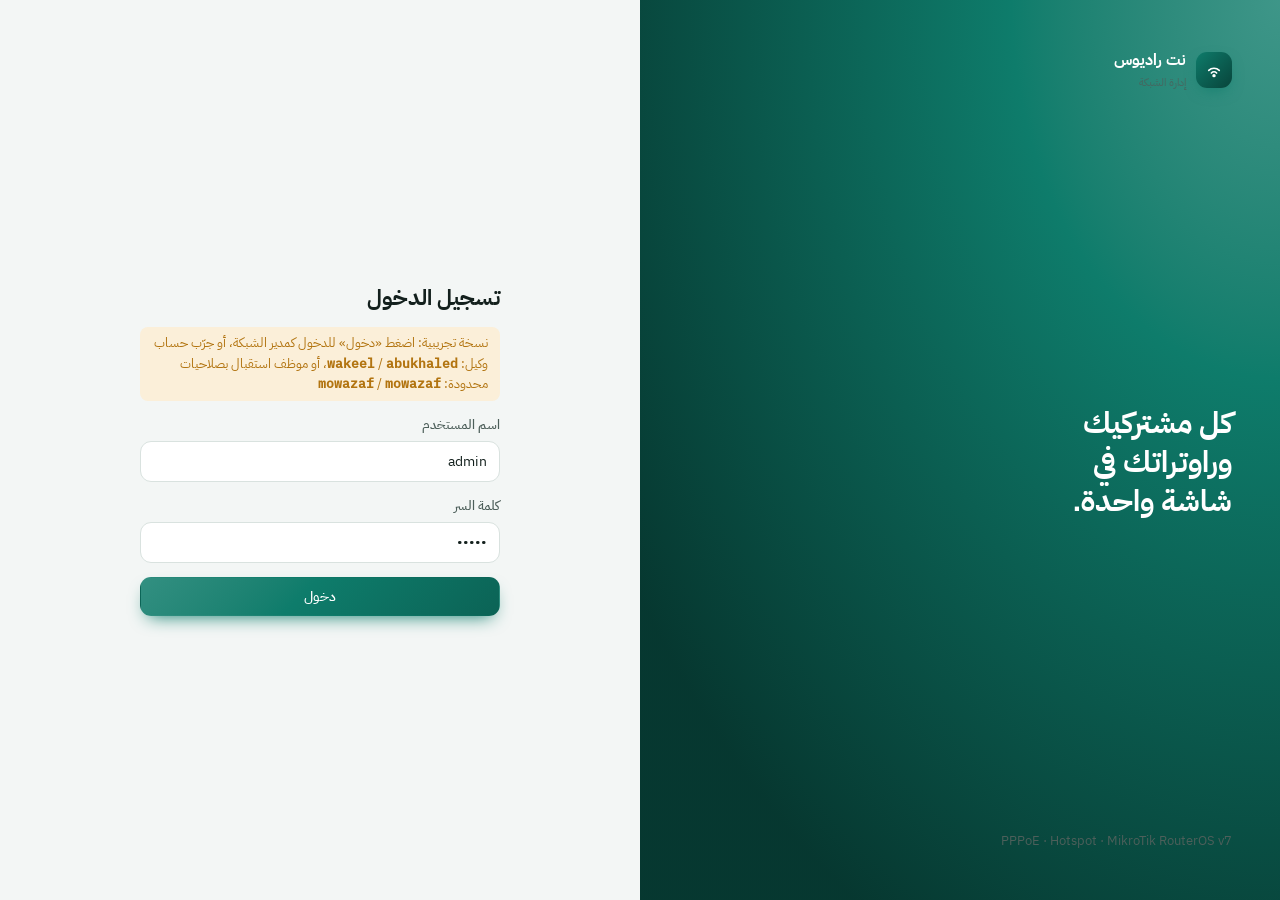
==== demo/index.html @ 620f54e4 "نت راديوس: النسخة الأولى من موقع البيع (معاينة) Co-Authored-By: Claude Fable 5.2 <noreply@anthropic." ====
<!doctype html>
<html lang="ar" dir="rtl">
  <head>
    <meta charset="UTF-8" />
    <meta name="viewport" content="width=device-width, initial-scale=1, viewport-fit=cover" />
    <title>لوحة الراديوس</title>
    <script type="module" crossorigin>var e=Object.create,t=Object.defineProperty,n=Object.getOwnPropertyDescriptor,r=Object.getOwnPropertyNames,i=Object.getPrototypeOf,a=Object.prototype.hasOwnProperty,o=(e,t,n)=>()=>{if(n)throw n[0];try{return e&&(t=e(e=0)),t}catch(e){throw n=[e],e}},s=(e,t)=>()=>(t||(e((t={exports:{}}).exports,t),e=null),t.exports),c=(e,n)=>{let r={};for(var i in e)t(r,i,{get:e[i],enumerable:!0});return n||t(r,Symbol.toStringTag,{value:`Module`}),r},l=(e,i,o,s)=>{if(i&&typeof i==`object`||typeof i==`function`)for(var c=r(i),l=0,u=c.length,d;l<u;l++)d=c[l],!a.call(e,d)&&d!==o&&t(e,d,{get:(e=>i[e]).bind(null,d),enumerable:!(s=n(i,d))||s.enumerable});return e},u=(n,r,o)=>(o=n==null?{}:e(i(n)),l(r||!n||!n.__esModule||!a.call(n,`default`)?t(o,`default`,{value:n,enumerable:!0}):o,n));(function(){let e=document.createElement(`link`).relList;if(e&&e.supports&&e.supports(`modulepreload`))return;for(let e of document.querySelectorAll(`link[rel="modulepreload"]`))n(e);new MutationObserver(e=>{for(let t of e)if(t.type===`childList`)for(let e of t.addedNodes)e.tagName===`LINK`&&e.rel===`modulepreload`&&n(e)}).observe(document,{childList:!0,subtree:!0});function t(e){let t={};return e.integrity&&(t.integrity=e.integrity),e.referrerPolicy&&(t.referrerPolicy=e.referrerPolicy),t.credentials=e.crossOrigin===`use-credentials`?`include`:e.crossOrigin===`anonymous`?`omit`:`same-origin`,t}function n(e){if(e.ep)return;e.ep=!0;let n=t(e);fetch(e.href,n)}})();var d,f,p,m,h=o((()=>{d=`modulepreload`,f=function(e,t){return new URL(e,t).href},p={},m=function(e,t,n){let r=Promise.resolve();if(t&&t.length>0){let e=document.getElementsByTagName(`link`),i=document.querySelector(`meta[property=csp-nonce]`),a=i?.nonce||i?.getAttribute(`nonce`);function o(e){return Promise.all(e.map(e=>Promise.resolve(e).then(e=>({status:`fulfilled`,value:e}),e=>({status:`rejected`,reason:e}))))}function s(e){return import.meta.resolve?import.meta.resolve(e):new URL(e,import.meta.url).href}r=o(t.map(t=>{if(t=f(t,n),t=s(t),t in p)return;p[t]=!0;let r=t.endsWith(`.css`);for(let n=e.length-1;n>=0;n--){let i=e[n];if(i.href===t&&(!r||i.rel===`stylesheet`))return}let i=document.createElement(`link`);if(i.rel=r?`stylesheet`:d,r||(i.as=`script`),i.crossOrigin=``,i.href=t,a&&i.setAttribute(`nonce`,a),document.head.appendChild(i),r)return new Promise((e,n)=>{i.addEventListener(`load`,e),i.addEventListener(`error`,()=>n(Error(`Unable to preload CSS for ${t}`)))})}).filter(e=>e!==void 0))}function i(e){let t=new Event(`vite:preloadError`,{cancelable:!0});if(t.payload=e,window.dispatchEvent(t),!t.defaultPrevented)throw e}return r.then(t=>{for(let e of t||[])e.status===`rejected`&&i(e.reason);return e().catch(i)})}})),g=c({SNMP:()=>_,default:()=>Wp,آخر:()=>y,آيفون:()=>b,أجهزة:()=>x,أحمد:()=>S,أخرى:()=>ee,أخطاء:()=>C,أسبوع:()=>w,أسبوعاً:()=>T,أسكته:()=>te,أشهر:()=>E,أضافها:()=>ne,أضفه:()=>re,أظهر:()=>D,أظهره:()=>ie,أظهرها:()=>ae,أعاد:()=>oe,أعطال:()=>se,أعطى:()=>ce,أفق:()=>le,أفقي:()=>ue,أقدم:()=>de,ألعاب:()=>fe,ألمانيا:()=>pe,أمثلة:()=>sp,أمريكا:()=>`USA`,أمس:()=>me,أمستردام:()=>he,أنت:()=>`You`,أنجزت:()=>ge,أندرويد:()=>_e,أنشئ:()=>ve,أنشئها:()=>ye,أو:()=>`or`,أوامر:()=>cp,أومني:()=>be,أيام:()=>xe,أُرسلت:()=>Se,أُزيل:()=>Ce,أُضيف:()=>we,أُضيفت:()=>Te,أُلغي:()=>Ee,أُلغيت:()=>De,أُنجز:()=>Oe,إخفاء:()=>ke,إرجاع:()=>Ae,إرسال:()=>je,إزالة:()=>Me,إسبانيا:()=>Ne,إضافة:()=>`Add`,إضافي:()=>Pe,إظهار:()=>Fe,إعادة:()=>Ie,إعداد:()=>Le,إغلاق:()=>Re,إلغاء:()=>ze,إلى:()=>`To`,إيداع:()=>Be,إيطاليا:()=>Ve,إيقاف:()=>He,ابحث:()=>Ue,ابدأ:()=>Ge,اتصال:()=>Ke,اتصل:()=>qe,احذف:()=>Je,احفظ:()=>Ye,اختبار:()=>Xe,اختياري:()=>Ze,اخرج:()=>Qe,اربطه:()=>$e,اربطهم:()=>et,اسأل:()=>`Ask`,استئناف:()=>tt,استرجاع:()=>nt,استعادة:()=>rt,استقبال:()=>bp,استلام:()=>it,استمر:()=>at,استيراد:()=>ot,استُلم:()=>st,اسمك:()=>ct,اسمه:()=>lt,اطوِ:()=>ut,اعتمدها:()=>dt,اعرضها:()=>ft,اعرضهم:()=>xa,افتح:()=>pt,افتحه:()=>mt,افحص:()=>ht,الآن:()=>`Now`,الأبراج:()=>gt,الأجهزة:()=>_t,الأحد:()=>vt,الأحمد:()=>yt,الأربعاء:()=>bt,الأرقام:()=>xt,الأسئلة:()=>lp,الأسطر:()=>St,الأشكال:()=>Ct,الأعطال:()=>wt,الأعمدة:()=>Tt,الأفضل:()=>Et,الألوان:()=>Dt,الأمان:()=>Ot,الأمر:()=>kt,الأوامر:()=>Fp,الأيام:()=>At,الإحداثيات:()=>jt,الإدارة:()=>Mt,الإشارة:()=>Nt,الإشعارات:()=>Pt,الإصدار:()=>Ft,الإعدادات:()=>It,الإمارات:()=>`UAE`,الإنترنت:()=>Lt,الإيصال:()=>Rt,الإيصالات:()=>zt,الاتجاه:()=>Bt,الاتصال:()=>Vt,الاثنان:()=>Ht,الاثنين:()=>Ut,الاختبار:()=>Wt,الاستخدام:()=>Gt,الاستهلاك:()=>Kt,الاستيراد:()=>Yt,الاسم:()=>Xt,الاشتراك:()=>Zt,الافتراضي:()=>Qt,الباقات:()=>$t,الباقة:()=>en,الباقي:()=>tn,البحث:()=>nn,البداية:()=>rn,البرج:()=>an,البرنامج:()=>on,البريد:()=>sn,البصمة:()=>np,البطاقات:()=>cn,البلد:()=>ln,البند:()=>un,البنود:()=>dn,البيان:()=>fn,البيع:()=>pn,التاريخ:()=>mn,التالي:()=>hn,التجديدات:()=>gn,التحذيرات:()=>Lp,التذييل:()=>_n,التردد:()=>vn,الترددات:()=>yn,التشويش:()=>bn,التصميم:()=>xn,التعارضات:()=>Sn,التعليمات:()=>Cn,التغطية:()=>wn,التغيير:()=>Tn,التفاصيل:()=>En,التفعيلات:()=>Dn,التقارير:()=>On,التكلفة:()=>kn,التنزيل:()=>An,التواصل:()=>jn,التوقيت:()=>Mn,الثلاثاء:()=>Nn,الجديدة:()=>`New`,الجلسة:()=>Pn,الجمعة:()=>Fn,الجميع:()=>In,الجنوب:()=>Ln,الجهاز:()=>Rn,الجهد:()=>zn,الجودة:()=>Bn,الحالة:()=>Vn,الحالية:()=>Hn,الحجم:()=>Un,الحدث:()=>xp,الحدود:()=>Wn,الحرارة:()=>Gn,الحركات:()=>Kn,الحركة:()=>qn,الحساب:()=>Jn,الحسن:()=>Yn,الحفظ:()=>Xn,الحقل:()=>Zn,الحلبي:()=>Qn,الخدمة:()=>$n,الخروج:()=>er,الخريطة:()=>`Map`,الخزانة:()=>tr,الخط:()=>nr,الخطوات:()=>rr,الخطورة:()=>Pp,الخلاصة:()=>Sp,الخلفية:()=>ir,الخميس:()=>ar,الدخول:()=>or,الدفعات:()=>sr,الدفعة:()=>cr,الدقائق:()=>lr,الدين:()=>ur,الديون:()=>dr,الذاكرة:()=>fr,الذيل:()=>pr,الرأس:()=>mr,الرئيسي:()=>hr,الرئيسية:()=>gr,الرابط:()=>_r,الراديو:()=>vr,الراوتر:()=>yr,الراوترات:()=>br,الربح:()=>xr,الربط:()=>Sr,الرسائل:()=>Cr,الرسالة:()=>wr,الرصيد:()=>Tr,الرفع:()=>Er,الرقم:()=>Dr,الزبون:()=>Or,السابق:()=>kr,الساعات:()=>Ar,الساعة:()=>jr,السبب:()=>Mr,السبت:()=>Nr,السجل:()=>`Log`,السجلات:()=>Pr,السجلّ:()=>Fr,السرعة:()=>Ir,السعر:()=>Lr,السلسلتان:()=>Cp,السويتشات:()=>Ca,السويد:()=>Rr,السيرفر:()=>zr,الشامي:()=>Br,الشبكات:()=>Vr,الشبكة:()=>Hr,الشجرة:()=>Ur,الشرق:()=>Wr,الشركة:()=>Gr,الشعار:()=>Kr,الشكل:()=>qr,الشمال:()=>Jr,الشهر:()=>Jt,الصحن:()=>Yr,الصحون:()=>Xr,الصفحات:()=>Zr,الصلاحيات:()=>Qr,الصلاحية:()=>$r,الصناديق:()=>ei,الصندوق:()=>ti,الصيانة:()=>ni,الصيغة:()=>ri,الضجيج:()=>ii,الطرق:()=>ai,الطريقة:()=>oi,الطوارئ:()=>si,العدد:()=>ci,العرض:()=>wp,العلامات:()=>li,العمر:()=>ui,العملاء:()=>di,العملات:()=>fi,العملة:()=>pi,العملية:()=>mi,العناوين:()=>hi,العنوان:()=>gi,الغرب:()=>_i,الغرض:()=>vi,الفترة:()=>yi,الفحوص:()=>bi,الفرق:()=>xi,الفلاتر:()=>Si,القائمة:()=>Ci,القابض:()=>wi,القالب:()=>Ti,القراءات:()=>Tp,القرص:()=>zp,القسم:()=>Bf,الكبل:()=>Ei,الكروت:()=>Di,الكل:()=>`All`,الكنية:()=>Oi,الكهرباء:()=>Vp,اللصق:()=>op,اللغة:()=>ki,اللمسة:()=>Ai,اللون:()=>ji,المال:()=>Mi,المالك:()=>Ni,المبلغ:()=>Pi,المبيع:()=>Fi,المبيعات:()=>Ii,المتأثرون:()=>Li,المتابعة:()=>Ri,المتبقي:()=>zi,المتصلون:()=>Bi,المتوقَّع:()=>Ep,المجالات:()=>Vi,المجموع:()=>qt,المحادثات:()=>up,المحاسبة:()=>Hi,المحدد:()=>Ui,المخارج:()=>Wi,المخاطر:()=>Rf,المخزون:()=>Gi,المخطط:()=>Ki,المدة:()=>qi,المدفوع:()=>Ji,المدينة:()=>Yi,المراقبة:()=>Xi,المراوح:()=>Bp,المركز:()=>Zi,المروحة:()=>`Fan`,المزوّد:()=>dp,المزيد:()=>Qi,المسؤول:()=>$i,المساعدة:()=>ea,المسافة:()=>ta,المستخدم:()=>na,المشترك:()=>ra,المشتركون:()=>ia,المشكلة:()=>aa,المصاريف:()=>oa,المصدر:()=>sa,المطلوب:()=>ca,المظهر:()=>la,المعالج:()=>`CPU`,المعاينة:()=>ua,المعدود:()=>da,المفتاح:()=>`Key`,المفتوحة:()=>fa,المفعّلة:()=>pa,المقبوض:()=>ma,المكان:()=>ha,الملاحظة:()=>ga,الملخص:()=>_a,الملف:()=>va,المنافذ:()=>ya,المنتج:()=>Ta,المنتجات:()=>Ea,المنجزة:()=>Da,المنحنيات:()=>Dp,المنفذ:()=>Oa,الموقع:()=>ka,الناتج:()=>Aa,النتيجة:()=>ja,النجار:()=>Ma,النسبة:()=>Na,النسخ:()=>Pa,النشاط:()=>Fa,النص:()=>Ia,النصوص:()=>La,النظام:()=>Ra,النمسا:()=>za,النموذج:()=>fp,النوع:()=>Ba,الهاتف:()=>Va,الهوية:()=>Ha,الواجهة:()=>Ua,الورق:()=>Wa,الورقة:()=>Ga,الوصف:()=>Ka,الوقت:()=>qa,الوكلاء:()=>Ja,الوكيل:()=>Ya,اليوم:()=>Xa,انتبه:()=>Za,انتهى:()=>Qa,انسخ:()=>$a,انسَه:()=>eo,انقطع:()=>to,انقله:()=>Sa,بادئة:()=>no,باسل:()=>ro,باع:()=>io,باقة:()=>ao,بحث:()=>oo,بدون:()=>so,برامج:()=>co,برج:()=>lo,برنامج:()=>`App`,برنامجان:()=>$f,بريطانيا:()=>uo,بسعر:()=>`for`,بسيط:()=>fo,بطء:()=>po,بطاريات:()=>mo,بطاقات:()=>ho,بعد:()=>go,بقي:()=>_o,بنفسجي:()=>vo,بواسطة:()=>`By`,بولندا:()=>yo,بياناتي:()=>bo,بيد:()=>xo,بيع:()=>So,بين:()=>Op,بينغ:()=>Co,تأكيد:()=>wo,تاريخ:()=>To,تتنقّل:()=>kp,تثبيت:()=>`Pin`,تجاهله:()=>Eo,تجاهلها:()=>Do,تجديد:()=>Oo,تجديدات:()=>ko,تجربة:()=>Ao,تجميد:()=>jo,تحديث:()=>Mo,تحسّن:()=>No,تحميل:()=>Po,تحويل:()=>Fo,تخطي:()=>Io,تخطَّ:()=>Lo,تدور:()=>Up,تذكّرني:()=>Ro,تذييل:()=>zo,تراجع:()=>Bo,تركيا:()=>Vo,تسجيل:()=>Ho,تسديد:()=>Uo,تسوية:()=>Wo,تشغيل:()=>Go,تشويش:()=>Ko,تصاميمك:()=>qo,تصدير:()=>Jo,تصغير:()=>Yo,تطابق:()=>Xo,تطبيق:()=>Zo,تعديل:()=>Qo,تعطيل:()=>$o,تعليم:()=>Wf,تعمل:()=>`Up`,تغيير:()=>es,تغيّرت:()=>ts,تفاصيل:()=>ns,تفعيل:()=>rs,تقدير:()=>is,تقريبي:()=>as,تقرير:()=>Ap,تقطّع:()=>os,تكبير:()=>ss,تلغرام:()=>cs,تلقائي:()=>ls,تلقائياً:()=>us,تلقائية:()=>ds,تم:()=>fs,تمديد:()=>ps,تمرير:()=>ms,تنبيهات:()=>hs,تنزيل:()=>gs,تنفيذ:()=>`Run`,توقف:()=>_s,توليد:()=>vs,تُرك:()=>ys,ثانية:()=>bs,ثم:()=>xs,ج:()=>`S`,جانبي:()=>Ss,جاهز:()=>Cs,جديد:()=>`New`,جرّب:()=>`Try`,جزئياً:()=>Yf,جلستين:()=>v,جنوب:()=>ws,جهاز:()=>Ts,جهازاً:()=>Es,جهازه:()=>Ds,جهد:()=>Os,جوال:()=>ks,جيدة:()=>As,حبر:()=>`Ink`,حتى:()=>js,حدّد:()=>Ms,حذف:()=>Ns,حساب:()=>Ps,حسابك:()=>Fs,حسابه:()=>Is,حسابي:()=>Ls,حسناً:()=>`OK`,حفظ:()=>Rs,حلّل:()=>pp,حماية:()=>Gf,حوّل:()=>zs,حُدد:()=>Bs,حُذفت:()=>Vs,حُفظ:()=>Hs,حُفظت:()=>Us,خارج:()=>`Out`,خالد:()=>Ws,خرج:()=>Gs,خروج:()=>Ks,خصم:()=>qs,خطأ:()=>Js,خطوات:()=>Ys,خفيف:()=>Xs,خلف:()=>Zs,خمول:()=>Qs,دائماً:()=>mp,داخل:()=>`In`,داكن:()=>$s,دخول:()=>ec,دقائق:()=>tc,دقيقة:()=>`min`,دقيقتين:()=>nc,دين:()=>rc,ديناً:()=>ic,ذكّره:()=>ac,راديوس:()=>oc,راديوين:()=>Ip,راقبه:()=>sc,رامي:()=>cc,راوتر:()=>lc,ربط:()=>uc,رجوع:()=>dc,ردود:()=>fc,رسالة:()=>pc,رصيد:()=>mc,رصيدك:()=>hc,رصيده:()=>gc,رصيدي:()=>_c,رفض:()=>vc,رفع:()=>yc,رومانيا:()=>bc,ريم:()=>xc,رُفض:()=>Sc,زجاجي:()=>Cc,زمرّدي:()=>wc,سؤالك:()=>hp,ساعات:()=>Tc,ساعة:()=>Ec,ساعتان:()=>Dc,ساعتين:()=>jp,سامح:()=>Oc,سامر:()=>kc,سجل:()=>`Log`,سحب:()=>Ac,سعر:()=>jc,سلكي:()=>Mc,سليمة:()=>Hp,سمة:()=>Nc,سنة:()=>Pc,سويتش:()=>Fc,سويسرا:()=>Ic,سيئة:()=>Lc,سيرفر:()=>Rc,سيرفرك:()=>rp,سيكتور:()=>zc,سيُخصم:()=>Bc,سيُضاف:()=>Vc,سُجّل:()=>Hc,سُحب:()=>Uc,ش:()=>`N`,شبكتك:()=>Wc,شبكته:()=>Gc,شبكتي:()=>Kc,شحن:()=>qc,شديد:()=>Jc,شرح:()=>Yc,شرق:()=>Xc,شفق:()=>Zc,شمال:()=>Qc,شهر:()=>$c,شهران:()=>el,شهراً:()=>tl,شوارع:()=>nl,ص:()=>`AM`,صحنه:()=>gp,صدّر:()=>rl,صرف:()=>il,صغّر:()=>al,صف:()=>`Row`,صفاء:()=>ol,صفحة:()=>sl,صفحته:()=>cl,صفوف:()=>ll,صندوقي:()=>ul,صورة:()=>dl,صيانة:()=>fl,ضعيفة:()=>pl,طباعة:()=>ml,طبّق:()=>hl,طُبِّق:()=>gl,طُبّق:()=>_l,طُبّقت:()=>Mp,عادي:()=>vl,عالية:()=>If,عام:()=>yl,عبر:()=>`via`,عدّل:()=>ba,عرض:()=>bl,عريض:()=>xl,عصري:()=>Sl,عطل:()=>Cl,علامة:()=>wl,على:()=>`On`,علي:()=>`Ali`,عليه:()=>Tl,عمر:()=>El,عمل:()=>Hf,عملية:()=>Dl,عمود:()=>Ol,عمودي:()=>kl,عناوينه:()=>zf,عنوان_السيرفر:()=>Al,عنوانه:()=>We,عنّابي:()=>jl,عُدّلت:()=>Ml,غ:()=>`W`,غرب:()=>Nl,غروب:()=>Pl,غيرها:()=>Fl,غيغابايت:()=>Il,فاتح:()=>Ll,فارغ:()=>Rl,فايبر:()=>zl,فتح:()=>Bl,فحمي:()=>Vl,فحوص:()=>Hl,فرانكفورت:()=>Ul,فرنسا:()=>Wl,فشل:()=>Gl,فشلت:()=>Kl,فصل:()=>ql,فعّال:()=>Jl,فعّالة:()=>Yl,فقط:()=>Xl,فنلندا:()=>Zl,فهمت:()=>Ql,في:()=>`at`,ق:()=>`E`,قائمة:()=>$l,قبض:()=>eu,قبل:()=>tu,قريباً:()=>nu,قوية:()=>ru,قيادة:()=>iu,قُبل:()=>au,كابل:()=>ou,كاملة:()=>su,كاميرا:()=>cu,كانت:()=>`Was`,كبّر:()=>lu,كرت:()=>uu,كروت:()=>du,كل:()=>fu,كلاسيك:()=>pu,كلاسيكي:()=>mu,كم:()=>`km`,كمبيوتر:()=>hu,لا:()=>`No`,لاحقاً:()=>gu,لاسلكي:()=>_u,لصق:()=>ip,لعبة:()=>vu,للباقات:()=>yu,للتراجع:()=>_p,للتواصل:()=>bu,للكرت:()=>xu,للمشترك:()=>Qf,للموظفين:()=>Su,للنظام:()=>Cu,للوكيل:()=>wu,لمدة:()=>`For`,لنبدأ:()=>Tu,لوحي:()=>Eu,لينكس:()=>Du,م:()=>`PM`,مؤقتاً:()=>Ou,مؤكد:()=>ku,ماك:()=>`Mac`,مال:()=>Kf,مالك:()=>Au,مباشر:()=>ju,متأكد:()=>vp,متاجر:()=>Uf,متبقية:()=>Mu,متبقٍ:()=>Nu,متجاهَل:()=>Pu,متصل:()=>Fu,متصلة:()=>Iu,متقدم:()=>Lu,متقطعة:()=>Ru,متوسط:()=>zu,متوسطة:()=>Lf,متوقف:()=>Bu,متوقفة:()=>`Off`,متى:()=>Vu,مثبّت:()=>tp,مجاناً:()=>Hu,مجاني:()=>Uu,مجموعة:()=>Wu,مجمّد:()=>Gu,محادثة:()=>yp,محجوب:()=>Jf,محدد:()=>Ku,محفوظ:()=>qu,محمد:()=>Ju,مخفي:()=>Yu,مخفية:()=>Xu,مدار:()=>Zu,مدفوع:()=>Qu,مدير:()=>$u,مرات:()=>ed,مراقَب:()=>td,مرة:()=>nd,مرتين:()=>Np,مرجّح:()=>rd,مرفوض:()=>id,مرفوعة:()=>ad,مزامنة:()=>od,مزدوج:()=>sd,مسامحة:()=>cd,مستحسن:()=>ld,مستخدمان:()=>ep,مستخدمة:()=>ud,مستودع:()=>dd,مسح:()=>fd,مشاهد:()=>pd,مشترك:()=>md,مشتركان:()=>Xf,مشتركوك:()=>hd,مشتركيّ:()=>gd,مشتركَين:()=>Zf,مشفّر:()=>_d,مصاريف:()=>vd,مصروف:()=>yd,مصطلحات:()=>bd,مصطلحاً:()=>xd,مضغوط:()=>Sd,مطابقة:()=>Cd,مطوّرون:()=>Vf,معاينة:()=>wd,معطّل:()=>Td,معلومة:()=>Ed,مفترض:()=>Dd,مفتوح:()=>Od,مفعّل:()=>kd,مفعّلة:()=>Ad,مقابل:()=>`For`,مقبوض:()=>jd,مقبولة:()=>Md,مكتب:()=>Nd,ملاحظات:()=>Pd,ملاحظة:()=>Fd,ملغى:()=>Id,ملوّن:()=>Ld,مم:()=>`mm`,ممتازة:()=>Rd,ممتلئة:()=>zd,من:()=>Bd,منتج:()=>Vd,منتهي:()=>Hd,منتهية:()=>Ud,منتهٍ:()=>Wd,منخفضة:()=>`low`,منذ:()=>Gd,منقطع:()=>Kd,منها:()=>qd,مهلة:()=>Jd,موافقة:()=>Yd,موسيقى:()=>qf,موصول:()=>Xd,موقع:()=>Zd,موقوف:()=>Qd,موقوفة:()=>`Off`,ميغا:()=>$d,مُسكت:()=>wa,نجح:()=>ef,نسخ:()=>tf,نسخة:()=>nf,نصيحة:()=>`Tip`,نعم:()=>`Yes`,نفد:()=>rf,نقل:()=>af,نواتان:()=>Rp,نوع:()=>of,نُسخ:()=>sf,نُسخت:()=>cf,نُفّذ:()=>lf,هادئة:()=>uf,هبطت:()=>df,هوتسبوت:()=>ff,هولندا:()=>pf,و:()=>`and`,واتساب:()=>mf,ورفع:()=>hf,وصفه:()=>gf,وصل:()=>ap,وعدّه:()=>_f,وكيل:()=>vf,وكيلك:()=>yf,ولّد:()=>bf,ويندوز:()=>xf,وُجد:()=>Sf,يتسع:()=>Cf,يتوقف:()=>wf,يدوية:()=>Tf,يسار:()=>Ef,يعادل:()=>Df,يعمل:()=>Of,يمين:()=>kf,ينتهي:()=>Af,يوسف:()=>jf,يوم:()=>`day`,يومان:()=>Mf,يوماً:()=>Nf,يومين:()=>Pf,يُحذف:()=>Ff}),_,v,y,b,x,S,ee,C,w,T,te,E,ne,re,D,ie,ae,oe,se,ce,le,ue,de,fe,pe,me,he,ge,_e,ve,ye,be,xe,Se,Ce,we,Te,Ee,De,Oe,ke,Ae,je,Me,Ne,Pe,Fe,Ie,Le,Re,ze,Be,Ve,He,Ue,We,Ge,Ke,qe,Je,Ye,Xe,Ze,Qe,$e,et,tt,nt,rt,it,at,ot,st,ct,lt,ut,dt,ft,pt,mt,ht,gt,_t,vt,yt,bt,xt,St,Ct,wt,Tt,Et,Dt,Ot,kt,At,jt,Mt,Nt,Pt,Ft,It,Lt,Rt,zt,Bt,Vt,Ht,Ut,Wt,Gt,Kt,qt,Jt,Yt,Xt,Zt,Qt,$t,en,tn,nn,rn,an,on,sn,cn,ln,un,dn,fn,pn,mn,hn,gn,_n,vn,yn,bn,xn,Sn,Cn,wn,Tn,En,Dn,On,kn,An,jn,Mn,Nn,Pn,Fn,In,Ln,Rn,zn,Bn,Vn,Hn,Un,Wn,Gn,Kn,qn,Jn,Yn,Xn,Zn,Qn,$n,er,tr,nr,rr,ir,ar,or,sr,cr,lr,ur,dr,fr,pr,mr,hr,gr,_r,vr,yr,br,xr,Sr,Cr,wr,Tr,Er,Dr,Or,kr,Ar,jr,Mr,Nr,Pr,Fr,Ir,Lr,Rr,zr,Br,Vr,Hr,Ur,Wr,Gr,Kr,qr,Jr,Yr,Xr,Zr,Qr,$r,ei,ti,ni,ri,ii,ai,oi,si,ci,li,ui,di,fi,pi,mi,hi,gi,_i,vi,yi,bi,xi,Si,Ci,wi,Ti,Ei,Di,Oi,ki,Ai,ji,Mi,Ni,Pi,Fi,Ii,Li,Ri,zi,Bi,Vi,Hi,Ui,Wi,Gi,Ki,qi,Ji,Yi,Xi,Zi,Qi,$i,ea,ta,na,ra,ia,aa,oa,sa,ca,la,ua,da,fa,pa,ma,ha,ga,_a,va,ya,ba,xa,Sa,Ca,wa,Ta,Ea,Da,Oa,ka,Aa,ja,Ma,Na,Pa,Fa,Ia,La,Ra,za,Ba,Va,Ha,Ua,Wa,Ga,Ka,qa,Ja,Ya,Xa,Za,Qa,$a,eo,to,no,ro,io,ao,oo,so,co,lo,uo,fo,po,mo,ho,go,_o,vo,yo,bo,xo,So,Co,wo,To,Eo,Do,Oo,ko,Ao,jo,Mo,No,Po,Fo,Io,Lo,Ro,zo,Bo,Vo,Ho,Uo,Wo,Go,Ko,qo,Jo,Yo,Xo,Zo,Qo,$o,es,ts,ns,rs,is,as,os,ss,cs,ls,us,ds,fs,ps,ms,hs,gs,_s,vs,ys,bs,xs,Ss,Cs,ws,Ts,Es,Ds,Os,ks,As,js,Ms,Ns,Ps,Fs,Is,Ls,Rs,zs,Bs,Vs,Hs,Us,Ws,Gs,Ks,qs,Js,Ys,Xs,Zs,Qs,$s,ec,tc,nc,rc,ic,ac,oc,sc,cc,lc,uc,dc,fc,pc,mc,hc,gc,_c,vc,yc,bc,xc,Sc,Cc,wc,Tc,Ec,Dc,Oc,kc,Ac,jc,Mc,Nc,Pc,Fc,Ic,Lc,Rc,zc,Bc,Vc,Hc,Uc,Wc,Gc,Kc,qc,Jc,Yc,Xc,Zc,Qc,$c,el,tl,nl,rl,il,al,ol,sl,cl,ll,ul,dl,fl,pl,ml,hl,gl,_l,vl,yl,bl,xl,Sl,Cl,wl,Tl,El,Dl,Ol,kl,Al,jl,Ml,Nl,Pl,Fl,Il,Ll,Rl,zl,Bl,Vl,Hl,Ul,Wl,Gl,Kl,ql,Jl,Yl,Xl,Zl,Ql,$l,eu,tu,nu,ru,iu,au,ou,su,cu,lu,uu,du,fu,pu,mu,hu,gu,_u,vu,yu,bu,xu,Su,Cu,wu,Tu,Eu,Du,Ou,ku,Au,ju,Mu,Nu,Pu,Fu,Iu,Lu,Ru,zu,Bu,Vu,Hu,Uu,Wu,Gu,Ku,qu,Ju,Yu,Xu,Zu,Qu,$u,ed,td,nd,rd,id,ad,od,sd,cd,ld,ud,dd,fd,pd,md,hd,gd,_d,vd,yd,bd,xd,Sd,Cd,wd,Td,Ed,Dd,Od,kd,Ad,jd,Md,Nd,Pd,Fd,Id,Ld,Rd,zd,Bd,Vd,Hd,Ud,Wd,Gd,Kd,qd,Jd,Yd,Xd,Zd,Qd,$d,ef,tf,nf,rf,af,of,sf,cf,lf,uf,df,ff,pf,mf,hf,gf,_f,vf,yf,bf,xf,Sf,Cf,wf,Tf,Ef,Df,Of,kf,Af,jf,Mf,Nf,Pf,Ff,If,Lf,Rf,zf,Bf,Vf,Hf,Uf,Wf,Gf,Kf,qf,Jf,Yf,Xf,Zf,Qf,$f,ep,tp,np,rp,ip,ap,op,sp,cp,lp,up,dp,fp,pp,mp,hp,gp,_p,vp,yp,bp,xp,Sp,Cp,wp,Tp,Ep,Dp,Op,kp,Ap,jp,Mp,Np,Pp,Fp,Ip,Lp,Rp,zp,Bp,Vp,Hp,Up,Wp,Gp=o((()=>{_=`SNMP`,v=`2 sessions`,y=`Last`,b=`iPhone`,x=`devices`,S=`Ahmed`,ee=`Other`,C=`Errors`,w=`Week`,T=`A week`,te=`Silence it`,E=`months`,ne=`Added by`,re=`Add it`,D=`Show`,ie=`Show it`,ae=`Show it`,oe=`brought`,se=`faults`,ce=`gave`,le=`Horizon`,ue=`Landscape`,de=`Older`,fe=`Games`,pe=`Germany`,me=`Yesterday`,he=`Amsterdam`,ge=`Completed`,_e=`Android`,ve=`Create`,ye=`Create it`,be=`Omni`,xe=`days`,Se=`Sent`,Ce=`Removed`,we=`Added`,Te=`Added`,Ee=`Cancelled`,De=`Canceled`,Oe=`Done`,ke=`Hide`,Ae=`Refund`,je=`Send`,Me=`Remove`,Ne=`Spain`,Pe=`Extra`,Fe=`Show`,Ie=`Reset`,Le=`Setup`,Re=`Close`,ze=`Cancel`,Be=`Deposit`,Ve=`Italy`,He=`Suspend`,Ue=`Search`,We=`Its address`,Ge=`Start`,Ke=`connections`,qe=`connected`,Je=`Delete`,Ye=`Save`,Xe=`Test`,Ze=`Optional`,Qe=`Leave`,$e=`Pair`,et=`Link them`,tt=`Resume`,nt=`Refund`,rt=`Restore`,it=`Acknowledge`,at=`Lasted`,ot=`Import`,st=`Received`,ct=`Your name`,lt=`Name`,ut=`Collapse`,dt=`Accept it`,ft=`Show them`,pt=`Open`,mt=`Open it`,ht=`Check`,gt=`Towers`,_t=`Devices`,vt=`Sunday`,yt=`Al-Ahmad`,bt=`Wednesday`,xt=`Numbers`,St=`Rows`,Ct=`Shapes`,wt=`Faults`,Tt=`Columns`,Et=`best`,Dt=`Colors`,Ot=`Security`,kt=`Command`,At=`Days`,jt=`Coordinates`,Mt=`The management`,Nt=`Signal`,Pt=`Notifications`,Ft=`Version`,It=`Settings`,Lt=`Internet`,Rt=`Receipt`,zt=`Receipts`,Bt=`Orientation`,Vt=`Connection`,Ht=`Both`,Ut=`Monday`,Wt=`Test`,Gt=`Usage`,Kt=`Usage`,qt=`Total`,Jt=`Month`,Yt=`Import`,Xt=`Name`,Zt=`Subscription`,Qt=`Default`,$t=`Plans`,en=`Plan`,tn=`Remaining`,nn=`Search`,rn=`Start`,an=`Tower`,on=`The app`,sn=`Email`,cn=`Cards`,ln=`Country`,un=`Category`,dn=`Terms`,fn=`Description`,pn=`Sale`,mn=`Date`,hn=`Next`,gn=`Renewals`,_n=`Footer`,vn=`Frequency`,yn=`Frequencies`,bn=`the interference`,xn=`Design`,Sn=`Conflicts`,Cn=`Instructions`,wn=`Coverage`,Tn=`Change`,En=`Details`,Dn=`Activations`,On=`Reports`,kn=`Cost`,An=`Download`,jn=`Contact`,Mn=`Timing`,Nn=`Tuesday`,Pn=`Session`,Fn=`Friday`,In=`Everyone`,Ln=`South`,Rn=`Device`,zn=`Voltage`,Bn=`Quality`,Vn=`Status`,Hn=`Current`,Un=`Data`,Wn=`Limits`,Gn=`Temperature`,Kn=`Transactions`,qn=`Traffic`,Jn=`Account`,Yn=`Al-Hasan`,Xn=`Saving`,Zn=`Field`,Qn=`Al-Halabi`,$n=`Service`,er=`Logout`,tr=`Cabinet`,nr=`Font`,rr=`Steps`,ir=`Background`,ar=`Thursday`,or=`Login`,sr=`Batches`,cr=`Payment`,lr=`Minutes`,ur=`Debt`,dr=`Debts`,fr=`Memory`,pr=`Footer`,mr=`Header`,hr=`Main`,gr=`Home`,_r=`Link`,vr=`Radio`,yr=`Router`,br=`Routers`,xr=`Profit`,Sr=`Links`,Cr=`Messages`,wr=`Message`,Tr=`Balance`,Er=`Upload`,Dr=`Number`,Or=`Customer`,kr=`Previous`,Ar=`Hours`,jr=`Hour`,Mr=`Reason`,Nr=`Saturday`,Pr=`Logs`,Fr=`History`,Ir=`Speed`,Lr=`Price`,Rr=`Sweden`,zr=`Server`,Br=`Al-Shami`,Vr=`Networks`,Hr=`Network`,Ur=`Tree`,Wr=`East`,Gr=`Vendor`,Kr=`Logo`,qr=`Shape`,Jr=`North`,Yr=`Dish`,Xr=`Dishes`,Zr=`Pages`,Qr=`Rights`,$r=`Validity`,ei=`Cashboxes`,ti=`Cashbox`,ni=`Maintenance`,ri=`Format`,ii=`Noise`,ai=`Channels`,oi=`Method`,si=`Emergency`,ci=`Quantity`,li=`Markers`,ui=`Al-Omar`,di=`Clients`,fi=`Currencies`,pi=`Currency`,mi=`Action`,hi=`Addresses`,gi=`Address`,_i=`West`,vi=`Purpose`,yi=`Period`,bi=`Checks`,xi=`The difference`,Si=`Filters`,Ci=`Menu`,wi=`Received by`,Ti=`Template`,Ei=`Cable`,Di=`Cards`,Oi=`Last name`,ki=`Language`,Ai=`Accent`,ji=`Color`,Mi=`Money`,Ni=`Owner`,Pi=`Amount`,Fi=`Sales`,Ii=`Sales`,Li=`Affected`,Ri=`Follow-up`,zi=`Remaining`,Bi=`Connected`,Vi=`Ranges`,Hi=`Accounting`,Ui=`Selected`,Wi=`Exits`,Gi=`Stock`,Ki=`Diagram`,qi=`Duration`,Ji=`Paid`,Yi=`City`,Xi=`Monitoring`,Zi=`Center`,Qi=`More`,$i=`Assignee`,ea=`Help`,ta=`Distance`,na=`User`,ra=`Subscriber`,ia=`Subscribers`,aa=`Problem`,oa=`Expenses`,sa=`Source`,ca=`Required`,la=`Appearance`,ua=`Preview`,da=`Counted`,fa=`Open`,pa=`Enabled`,ma=`Collected`,ha=`Position`,ga=`Note`,_a=`Summary`,va=`File`,ya=`Ports`,ba=`Change`,xa=`Show them`,Sa=`Move it`,Ca=`Switches`,wa=`Silenced`,Ta=`Product`,Ea=`Products`,Da=`Done`,Oa=`Port`,ka=`Location`,Aa=`Result`,ja=`Result`,Ma=`Al-Najjar`,Na=`Ratio`,Pa=`Backups`,Fa=`Business activity`,Ia=`Text`,La=`Texts`,Ra=`System`,za=`Austria`,Ba=`Type`,Va=`Phone`,Ha=`Identity`,Ua=`Interface`,Wa=`Paper`,Ga=`Sheet`,Ka=`Description`,qa=`Time`,Ja=`Agents`,Ya=`Agent`,Xa=`Today`,Za=`Note`,Qa=`Expired`,$a=`Copy`,eo=`Forget it`,to=`dropped`,no=`Prefix`,ro=`Basel`,io=`sold`,ao=`plans`,oo=`Search`,so=`None`,co=`Software`,lo=`Tower`,uo=`United Kingdom`,fo=`Simple`,po=`Slow`,mo=`Batteries`,ho=`Cards`,go=`After`,_o=`only`,vo=`Violet`,yo=`Poland`,bo=`My details`,xo=`Held by`,So=`Sell`,Co=`Ping`,wo=`Confirm`,To=`Date`,Eo=`Ignore it`,Do=`Ignore them`,Oo=`Renewal`,ko=`Renewals`,Ao=`Test`,jo=`Freeze`,Mo=`Refresh`,No=`Improved`,Po=`Download`,Fo=`Transfer`,Io=`Skip`,Lo=`Skip`,Ro=`Remember me`,zo=`Footer`,Bo=`Undo`,Vo=`Turkey`,Ho=`Record`,Uo=`Payment`,Wo=`Adjustment`,Go=`Start`,Ko=`Interference`,qo=`Your designs`,Jo=`Export`,Yo=`Zoom out`,Xo=`Match`,Zo=`Apply`,Qo=`Edit`,$o=`Disable`,es=`Change`,ts=`Changed`,ns=`Details`,rs=`Activate`,is=`Guess`,as=`Approximate`,os=`Dropouts`,ss=`Zoom in`,cs=`Telegram`,ls=`Auto`,us=`automatically`,ds=`Automatic`,fs=`Done`,ps=`Extend`,ms=`Route`,hs=`Alerts`,gs=`Download`,_s=`Down`,vs=`Generate`,ys=`Skipped`,bs=`seconds`,xs=`then`,Ss=`Sidebar`,Cs=`Ready`,ws=`South`,Ts=`Device`,Es=`a device`,Ds=`Their device`,Os=`Voltage`,ks=`Phone`,As=`Good`,js=`Until`,Ms=`Select`,Ns=`Delete`,Ps=`accounts`,Fs=`Your account`,Is=`Their account`,Ls=`My account`,Rs=`Save`,zs=`transferred`,Bs=`Selected`,Vs=`Deleted`,Hs=`Saved`,Us=`Saved`,Ws=`Khaled`,Gs=`Left`,Ks=`Exit`,qs=`Discount`,Js=`Error`,Ys=`steps`,Xs=`light`,Zs=`Behind`,Qs=`Idle`,$s=`Dark`,ec=`Log in`,tc=`minutes`,nc=`2 minutes`,rc=`Debt`,ic=`a debt`,ac=`Remind`,oc=`RADIUS`,sc=`Monitor`,cc=`Rami`,lc=`Router`,uc=`Link`,dc=`Back`,fc=`replies`,pc=`messages`,mc=`Balance`,hc=`Your balance`,gc=`Balance`,_c=`My balance`,vc=`Reject`,yc=`Upload`,bc=`Romania`,xc=`Reem`,Sc=`Rejected`,Cc=`Glass`,wc=`Emerald`,Tc=`hours`,Ec=`1 hour`,Dc=`2 hours`,Oc=`forgave`,kc=`Samer`,Ac=`Withdraw`,jc=`Price`,Mc=`Wired`,Nc=`Attribute`,Pc=`A year`,Fc=`Switch`,Ic=`Switzerland`,Lc=`Poor`,Rc=`Server`,zc=`Sector`,Bc=`Will deduct`,Vc=`will be added`,Hc=`Recorded`,Uc=`Withdrawn`,Wc=`Your network`,Gc=`Its network`,Kc=`My network`,qc=`Top-up`,Jc=`severe`,Yc=`Explanation`,Xc=`East`,Zc=`Aurora`,Qc=`North`,$c=`month`,el=`2 months`,tl=`A month`,nl=`Streets`,rl=`exported`,il=`exchanged`,al=`Zoom out`,ol=`Serene`,sl=`pages`,cl=`Its page`,ll=`rows`,ul=`My cashbox`,dl=`Image`,fl=`Support`,pl=`Weak`,ml=`Print`,hl=`Apply`,gl=`Applied`,_l=`Applied`,vl=`Normal`,yl=`General`,bl=`Show`,xl=`Bold`,Sl=`Modern`,Cl=`fault`,wl=`Marker`,Tl=`Owes`,El=`Omar`,Dl=`actions`,Ol=`Pole`,kl=`Portrait`,Al=`server_address`,jl=`Burgundy`,Ml=`Modified`,Nl=`West`,Pl=`Sunset`,Fl=`Other`,Il=`Gigabyte`,Ll=`Light`,Rl=`Empty`,zl=`Fiber`,Bl=`Open`,Vl=`Charcoal`,Hl=`checks`,Ul=`Frankfurt`,Wl=`France`,Gl=`Failed`,Kl=`Failed`,ql=`Disconnect`,Jl=`Active`,Yl=`Active`,Xl=`only`,Zl=`Finland`,Ql=`Got it`,$l=`List`,eu=`collected`,tu=`Before`,nu=`Coming soon`,ru=`Strong`,iu=`Command`,au=`Accepted`,ou=`Cable`,su=`Full`,cu=`Camera`,lu=`Zoom in`,uu=`Card`,du=`Cards`,fu=`Every`,pu=`Classic`,mu=`Classic`,hu=`Computer`,gu=`Later`,_u=`Wireless`,vu=`Game`,yu=`For plans`,bu=`Contact`,xu=`per card`,Su=`staff`,Cu=`for the system`,wu=`for the agent`,Tu=`Let's start`,Eu=`Tablet`,Du=`Linux`,Ou=`for a while`,ku=`Certain`,Au=`Owner`,ju=`Live`,Mu=`Remaining`,Nu=`left`,Pu=`Ignored`,Fu=`Online`,Iu=`Solid`,Lu=`Advanced`,Ru=`Dashed`,zu=`medium`,Bu=`Down`,Vu=`When`,Hu=`Free`,Uu=`Free`,Wu=`Pool`,Gu=`Frozen`,Ku=`selected`,qu=`Saved`,Ju=`Mohammad`,Yu=`Hidden`,Xu=`Hidden`,Zu=`Orbit`,Qu=`Paid`,$u=`Admin`,ed=`times`,td=`Monitored`,nd=`times`,rd=`Likely`,id=`Rejected`,ad=`Uploaded`,od=`Sync`,sd=`Dual`,cd=`Forgiven`,ld=`Recommended`,ud=`Used`,dd=`Warehouse`,fd=`Clear`,pd=`Viewer`,md=`Subscribers`,hd=`Your subscribers`,gd=`My subscribers`,_d=`Encrypted`,vd=`Expenses`,yd=`Expense`,bd=`Terms`,xd=`terms`,Sd=`Compact`,Cd=`matching`,wd=`Preview`,Td=`Disabled`,Ed=`Info`,Dd=`assumed`,Od=`Unlimited`,kd=`Enabled`,Ad=`Enabled`,jd=`Collected`,Md=`Fair`,Nd=`Office`,Pd=`Notes`,Fd=`Note`,Id=`Canceled`,Ld=`Colorful`,Rd=`Excellent`,zd=`Full`,Bd=`from`,Vd=`Product`,Hd=`Expired`,Ud=`Expired`,Wd=`Expired`,Gd=`Since`,Kd=`Down`,qd=`including`,Jd=`Grace period`,Yd=`Approve`,Xd=`Connected`,Zd=`Site`,Qd=`Suspended`,$d=`Mbps`,ef=`Success`,tf=`Copy`,nf=`Backup`,rf=`Out of stock`,af=`moved`,of=`Type`,sf=`Copied`,cf=`Copied`,lf=`Done`,uf=`Calm`,df=`Dropped`,ff=`Hotspot`,pf=`Netherlands`,mf=`WhatsApp`,hf=`and upload`,gf=`Description`,_f=`and counted it`,vf=`Agent`,yf=`Your agent`,bf=`Generate`,xf=`Windows`,Sf=`Found`,Cf=`Fits`,wf=`Stops`,Tf=`Manual`,Ef=`Left`,Df=`Equivalent to`,Of=`Active`,kf=`Right`,Af=`Expires`,jf=`Youssef`,Mf=`2 days`,Nf=`days`,Pf=`2 days`,Ff=`will be deleted`,If=`high`,Lf=`medium`,Rf=`Risks`,zf=`Its addresses`,Bf=`Section`,Vf=`Developers`,Hf=`Work`,Uf=`Stores`,Wf=`Learning`,Gf=`Security`,Kf=`Money`,qf=`Music`,Jf=`Blocked`,Yf=`Partly`,Xf=`two subscribers`,Zf=`two subscribers`,Qf=`for subscriber`,$f=`two apps`,ep=`two users`,tp=`Pinned`,np=`Fingerprint`,rp=`Your server`,ip=`Paste`,ap=`Arrived`,op=`Pasting`,sp=`Examples`,cp=`Commands`,lp=`Questions`,up=`Conversations`,dp=`Provider`,fp=`Model`,pp=`Analyze`,mp=`Always`,hp=`Your question`,gp=`His dish`,_p=`To undo`,vp=`Sure`,yp=`Conversation`,bp=`Receive`,xp=`Event`,Sp=`Summary`,Cp=`Chains`,wp=`Width`,Tp=`Readings`,Ep=`Expected`,Dp=`Charts`,Op=`Between`,kp=`Hopping`,Ap=`Report`,jp=`2 hours`,Mp=`Applied`,Np=`twice`,Pp=`Risk`,Fp=`Commands`,Ip=`two radios`,Lp=`Warnings`,Rp=`2 cores`,zp=`Disk`,Bp=`Fans`,Vp=`Power`,Hp=`Fine`,Up=`Turning`,Wp={" ({0} تُعاد للمشترك)":` ({0} refunded to the subscriber)`," ({0} متصل)":` ({0} online)`," (أبطأ بـ {0} من المباشر)":` ({0} slower than direct)`," (الأخيرة فيها {0} كرت فقط)":` (last one has only {0} cards)`," (الافتراضي)":` (default)`," (الرئيسي)":` (main)`," (باقته الآن)":` (his plan now)`," (بعد منتصف الليل)":` (after midnight)`," (رصيد {0})":` (balance {0})`," (غير متصل)":` (not connected)`," (فشل)":` (failed)`," · ":` · `," · {0} إلى رصيده":` · {0} to their balance`," · {0} جهاز تحت المراقبة":` · {0} devices monitored`," · {0} متصل":` · {0} connected`," · {0} ملغى":` · {0} canceled`," · {0} منافذ فيها كبل":` · {0} ports with a cable in`," · آخر جرد {0}":` · last count {0}`," · آخر فحص {0}":` · last check {0}`," · أُرسل الإيصال واتساب":` · receipt sent via WhatsApp`," · لم يُرسل الإيصال: رسائل الزبائن موقوفة":` · receipt not sent: customer messages are off`," · أُضيف {0} إلى الدين":` · {0} added to debt`," · أُضيف {0} إلى دينه":` · {0} added to his debt`," · أُعيد {0} إلى رصيده":` · {0} back to his balance`," · الحد {0}":` · limit {0}`," · باقي {0}":` · {0} left`," · باقي عليه {0}":` · owes {0}`," · بسبب عطل قبله":` · due to an upstream fault`," · تابع لـ {0}":` · under {0}`," · حُمّلت {0}":` · loaded {0}`," · خُصم {0} من رصيدك":` · {0} taken from your balance`," · داخلية":` · Internal`," · رصيده الآن {0}":` · balance now {0}`," · رفض {0}":` · rejected {0}`," · سرعة مرفوعة":` · speed boosted`," · سُدّد كاملاً":` · paid off`," · عرض {0}°":` · {0}° wide`," · لا قراءة":` · no reading`," · لم تردّ: {0}":` · not answering: {0}`," · لم يرد الراوتر على {0}":` · router didn't respond for {0}`," · لم يُجرد بعد":` · not counted yet`," · متوسط {0} ms (أقل {1} / أعلى {2})":` · avg {0} ms (min {1} / max {2})`," · متوقف":` · stopped`," · مجاناً":` · Free`," · مدفوع كاملاً":` · paid in full`," · معنا منذ {0}":` · with us since {0}`," · من أي مكان":` · from anywhere`," · منتهٍ":` · expired`," · موقوف":` · suspended`," · نفد الحجم":` · Data used up`," · وقت {0}":` · time {0}`," · يعمل بالسرعة المخفّضة":` · Running at reduced speed`," · يوجد DHCP على الواجهة فيُستخدم كما هو":` · DHCP already exists on the interface, so it's used as is`," على {0}":` on {0}`," على «{0}»":` on «{0}»`," على الدين":` on debt`," في {0}":` at {0}`," كاملة":` full`," مجاناً":` free`," مع Burst":` with Burst`," من {0}":` from {0}`," و{0} غيرها":` and {0} more`," و{0} غيرهم":` and {0} more`," وأُعيد {0}":` and {0} refunded`," وخُصم {0}":` and {0} deducted`," ويأخذ الإنترنت من {0}":` and gets internet from {0}`," ويُخصم سعرك من رصيدك.":` Your price is taken from your balance.`," — {0} مشترك متأثر":` — {0} subscribers affected`," — أُعيد {0} من الصندوق":` — {0} refunded from the cashbox`," — إيصال {0}":` — receipt {0}`," — الحسابات بـ {0}":` — amounts in {0}`," — بقي:":` — remaining:`," — كل خطوة تفتح الصفحة المطلوبة":` — each step opens the required page`,"$ أو ل.س":`$ or SYP`,"% من الارتفاع":`% of height`,"(أنت)":`(you)`,"(أي أحد يعرف الرابط خلال المدة)":`(anyone who knows the link during this time)`,"(اسم مقترح من أسماء أجهزته)":`(name suggested from its devices' names)`,"(المتاح":`(available`,"(تغييرها)":`(change)`,"(جدول توجيه كامل للإنترنت: قُرئت مساراته الخاصة فقط)":`(a full internet routing table: only its own routes were read)`,"(في نموذج التعديل)":`(in the edit form)`,"(كان {0} في الفحص السابق)":`(was {0} in the previous scan)`,"(للإدارة والموظفين فقط) أربعة قوالب جاهزة تحت كل واحد مقاسه وعدد الكروت في الصفحة:\n- **كلاسيك**: شريط ملوّن في الأعلى فيه اسم الشبكة والشعار، 40 كرتاً في A4.\n- **بسيط**: بلا شريط، الرقم في إطار.\n- **داكن فاخر**: بمقاس البطاقة البنكية (10 في الصفحة)، خلفية متدرجة، [[QR]] وعلامات قص.\n- **ملوّن**: متوسط (21 في الصفحة) بألوان دافئة و[[QR]].\n- **ابدأ من صورة الكرت**: ارفع صورة التصميم الكامل (PNG أو JPG أو WEBP) فتصبح هي الكرت، ثم تسحب الرقم فوقها.\nالضغط على أي قالب يصنع تصميماً جديداً ويفتحه للتعديل فوراً.":`(Admins and employees only) Four ready templates, each with its size and number of cards per page below it:
- **Classic**: a colored strip at the top with the network name and logo, 40 cards on A4.
- **Simple**: no strip, the number in a frame.
- **Dark premium**: bank card size (10 per page), gradient background, [[QR]] and crop marks.
- **Colorful**: medium (21 per page) with warm colors and [[QR]].
- **Start from a card image**: upload the full design image (PNG, JPG or WEBP) and it becomes the card, then drag the number on top of it.
Clicking any template creates a new design and opens it for editing right away.`,"(للإدارة) اختر الراوترات التي يُسمح لمشتركي هذا الوكيل الدخول منها ثم «حفظ». **لا تختر شيئاً** ليدخلوا من كل الراوترات. مفيد إذا كان الوكيل يغطي حياً أو برجاً محدداً ولا تريد أن تعمل حساباته في مكان آخر.":`(For management) Choose the routers this agent's subscribers are allowed to connect through, then "Save". **Select nothing** to let them connect through all routers. Useful if the agent covers a specific neighborhood or tower and you don't want their accounts to work elsewhere.`,"(لم يُرفع)":`(not uploaded)`,"(من رصيده المسبق أولاً، والباقي يُضاف إلى دينه":`(from his prepaid balance first, the rest added to his debt`,"(مناسب للكروت غير المستعملة)":`(good for unused cards)`,"(منها":`(including`,"(نحو {0}) لا يغطيها أي سيكتور.":`(toward {0}) no sector covers it.`,"(وصلة: غيّر الطرفين معاً)":`(link: change both ends together)`,"(يقول الجهاز إن عليه {0}؛ وصلنا إلى عناوين {1} منها)":`(the device says {0} are on it; we reached the addresses of {1})`,"(يُعاد المحاولة كل دقيقة)":`(retrying every minute)`,"). المعروض هو آخر قراءة، وسنحاول مجدداً تلقائياً.":`). Showing the last reading; we'll retry automatically.`,"). ثم ارفعه هنا.":`). Then upload it here.`,"**الطرف الأول**: اسم الشركة المرخّصة، النشاط، رقم الترخيص، تاريخ الترخيص. تظهر في رأس العقد.\n**البنود**: نص العقد كاملاً. الكلمات بين { } تُستبدل تلقائياً لكل مشترك: {network} اسم الشبكة، {name} اسم المشترك، {username} الحساب، {profile} الباقة، {price} السعر، {date} اليوم، {expires} الانتهاء، {phone}، {address}، {national_id}.\nالعقد نفسه يُطبع من صفحة أي مشترك (زر «اطبعه من صفحة أي مشترك» يأخذك لقائمة المشتركين).":`**First party**: the licensed company's name, activity, license number, license date. They appear at the top of the contract.
**Terms**: the full contract text. Words between { } are replaced automatically for each subscriber: {network} network name, {name} subscriber name, {username} account, {profile} plan, {price} price, {date} today, {expires} expiry, {phone}, {address}, {national_id}.
The contract itself is printed from any subscriber's page (the "Print it from any subscriber's page" button takes you to the subscriber list).`,"**اللمسة** (شكل البطاقات والمسافات):\n- **عصري**: قائمة فاتحة عائمة وبطاقات ناعمة بظلال خفيفة.\n- **زجاجي**: خلفية متدرجة وألواح شفافة.\n- **كلاسيكي**: قائمة داكنة وتصميم هادئ مسطّح.\n- **مضغوط**: أصغر المسافات، أكثر صفوف في الشاشة للعمل الكثيف.\n**اللون** (ستة): زمرّدي، أزرق المحيط، بنفسجي، غروب، فحمي، عنّابي. كلها تعمل مع الفاتح والداكن.\n**للمالك فقط**: زر «اجعل هذا التصميم واللون افتراضيَّين للشبكة» يجعل اختيارك يظهر في شاشة الدخول، في صفحة «حسابي» للمشتركين، ولكل موظف لم يختر بعد.":`**Style** (the look of cards and spacing):
- **Modern**: a light floating menu and soft cards with light shadows.
- **Glass**: a gradient background and transparent panels.
- **Classic**: a dark menu and a calm flat design.
- **Compact**: the smallest spacing, more rows on screen for heavy work.
**Color** (six): Emerald, Ocean blue, Violet, Sunset, Charcoal, Burgundy. All work with light and dark.
**Owner only**: the "Make this design and color the network default" button makes your choice appear on the login screen, on the subscribers' "My account" page, and for every employee who hasn't chosen yet.`,"**حدود التحذير** (الجهاز يعمل لكن بحالة سيئة):\n- **تأخير عالٍ فوق** ([[ms]]).\n- **إشارة ضعيفة تحت** ([[dBm]]) للروابط اللاسلكية.\n- **حرارة فوق** (°C).\n**الانقطاع الجماعي** ([[Mass Drop]]): مشتركون يخرجون معاً خلال دقيقتين على نفس المنفذ. يجب أن يتحقق الشرطان: **عدد المشتركين** و**نسبتهم من المنفذ**. عندها يُفتح عطل واحد للبرج بدل عشرات الشكاوى.":`**Warning thresholds** (the device works but in bad shape):
- **High latency above** ([[ms]]).
- **Weak signal below** ([[dBm]]) for wireless links.
- **Temperature above** (°C).
**Mass drop** ([[Mass Drop]]): subscribers disconnecting together within two minutes on the same port. Both conditions must be met: **number of subscribers** and **their share of the port**. Then a single fault is opened for the tower instead of dozens of complaints.`,"**خلف جهاز متوقف** يعني أن الجهاز ربما سليم لكن لا يمكن الوصول إليه لأن الجهاز الذي قبله متوقف. الخط بين موقعين: أزرق بنقاط متحركة = لاسلكي والإنترنت يجري، برتقالي = فايبر، رمادي = كابل، متقطع أحمر = مقطوع. أشكال القطع في «دليل الرموز» (زر ؟ على جانب الخريطة).":`**Behind a stopped device** means the device may be fine but can't be reached because the device before it is down. The line between two sites: blue with moving dots = wireless with internet flowing, orange = fiber, gray = cable, dashed red = cut. The shapes of the pieces are explained in "Symbols" (the ? button at the side of the map).`,"**خيارات الفحص**:\n- **شبكات إضافية**: شبكة لا يعرفها راوتر نقرؤه (خلف راوتر برج غير مضاف).\n- **لا تفحص هذه العناوين**.\n- **كلمات SNMP للقراءة**: حتى أربع، مع كلمات الأجهزة المراقَبة. بها تكون الشجرة أدق بكثير (جداول MAC في السويتشات ومن مسجّل على كل سيكتور).\n- **فحص تلقائي** كل يوم أو كل أسبوع في ساعة هادئة.\n- **نبّهني بجهاز جديد**: واتساب لأرقام التنبيه إن ظهر جهاز لم يكن.\nبين فحص وآخر يبقى **الجرد**: «جديد» لما لم يكن في الفحص السابق، «لم يظهر في آخر فحص» لما اختفى، و«تغيّر عنوانه» لنفس الجهاز بعنوان آخر. **ما رآه الفحص وما لم يره** أسفل الصفحة: كل راوتر قُرئ أو لا، وكل شبكة فُحصت أو تُركت ولماذا.":`**Scan options**:
- **Extra networks**: a network no router we read knows (behind a tower router that is not added).
- **Do not scan these addresses**.
- **SNMP read communities**: up to four, with the monitored devices' communities. With them the tree is far more precise (switches' MAC tables and who is registered on each sector).
- **Automatic scan** every day or every week at a quiet hour.
- **Tell me about a new device**: WhatsApp to the alert numbers when a device appears that was not there.
Between scans the **inventory** remains: «New» for what was not in the previous scan, «Not seen in the last scan» for what disappeared, and «Address changed» for the same device at another address. **What the scan saw and did not see** at the bottom: each router read or not, and each network scanned or left out, and why.`,"**رقم الكرت**: حجمه، تباعد الأرقام، الخط («أرقام متساوية العرض» تمنع الخلط بين 1 و7)، لونه، عنوان فوقه (مثل «رقم الكرت»)، إطار خلفه، وعنوان كلمة السر لكروت الاسم وكلمة السر.\n**المعلومات على الكرت** (تلقائي): السرعة، المدة، الحجم، السعر (من «سعر البيع المطبوع» في الدفعة)، اسم الباقة في الوسط، رقم تسلسلي، سطر تعليمات، وتذييل (رقم الدعم مثلاً)، وحجم الخط العام ونوعه.\nالقيم كلها تأتي من الباقة والدفعة وقت الطباعة، لا تكتبها بيدك.":`**Card number**: its size, digit spacing, font ("Monospaced digits" prevent confusing 1 and 7), color, a label above it (like "Card number"), a frame behind it, and the password label for username-and-password cards.
**Info on the card** (automatic): speed, duration, data, price (from the batch's "Printed sale price"), plan name in the middle, serial number, an instructions line, and a footer (e.g. a support number), plus the overall font size and typeface.
All values come from the plan and batch at print time; you don't type them by hand.`,"**فحص الشبكة** يجد كل جهاز له عنوان [[IP]] في شبكتك — المراقَب وغير المراقَب، حتى ما وراء السويتشات والجسور ([[Bridge]]) — ويرتبها **شجرة تبدأ من الراوتر الرئيسي**: ما خلف ماذا، ونوع كل رابط (سلكي أو لاسلكي)، ومدى التأكد منه.\nيعمل على خمس خطوات تراها وهي تجري:\n١. **يقرأ الراوترات**: كل راوتر في صفحة الراوترات مفعّل له الـ [[API]]، بأوامر القراءة فقط: شبكاته، جدول [[ARP]]، الجيران، أي [[MAC]] خلف أي منفذ، والراديو ومن مسجّل عليه.\n٢. **يبحث عن الأجهزة**: [[Ping]] واحد لكل عنوان في شبكات الإدارة، ببطء متعمّد حتى لا يضغط الروابط اللاسلكية. لا يمسّ مجموعات عناوين المشتركين ([[IP Pool]]) ولا عناوين المتصلين الآن ولا جهة المزوّد.\n٣. **يتعرّف على كل جهاز**: [[SNMP]] بكلمات القراءة، وسؤال Ubiquiti، وزمن الرد، وعنوان صفحة الويب.\n٤. **يبني الشجرة** ويقترح الأبراج.\n٥. **يحفظ** الجرد: الجديد، وما اختفى، وما تغيّر عنوانه.\n**لا يغيّر شيئاً على أي جهاز**، ولا يحتاج كلمات سر الأجهزة، ولا يضيف شيئاً للمراقبة حتى تطلب. يستغرق عادة بين دقيقة وخمس دقائق، ويكمل في السيرفر حتى لو أغلقت الصفحة.":`**Network scan** finds every device with an [[IP]] address in your network — monitored or not, even beyond switches and bridges ([[Bridge]]) — and arranges them as **a tree from the main router**: what is behind what, the kind of each link (wired or wireless), and how sure that is.
It works in five steps you watch as they run:
1. **Reads the routers**: every router on the Routers page with the [[API]] on, with read commands only: its networks, [[ARP]] table, neighbors, which [[MAC]] is behind which port, and its radios and who is registered on them.
2. **Finds the devices**: one [[Ping]] to each address of the management networks, deliberately slowly so as not to load the wireless links. It does not touch subscribers' address pools ([[IP Pool]]), the addresses of subscribers online now, or the provider's side.
3. **Identifies each device**: [[SNMP]] with the read communities, the Ubiquiti discovery, response time and the web page title.
4. **Builds the tree** and suggests towers.
5. **Saves** the inventory: what is new, what is gone, what changed address.
**It changes nothing on any device**, needs no device passwords, and adds nothing to monitoring until you ask. It usually takes one to five minutes and goes on in the server even if you close the page.`,"**في الأعلى**: اسم الشبكة، حالة عامة («الشبكة تعمل بكامل طاقتها» أخضر، «الشبكة تعمل · تنبيهات» برتقالي، «N أعطال الآن» أحمر)، والساعة والتاريخ.\n**العمود الجانبي** (على الشاشات العريضة فقط):\n- **المتصلون الآن**: رقم كبير يتدحرج عند تغيّره، ورسم آخر 24 ساعة.\n- **خط الإنترنت الآن**: تنزيل ↓ ورفع ↑ على أجهزة مركز الشبكة، وشريط امتلاء إذا كُتبت «سعة الخط».\n- **صحة الشبكة**: دائرة بنسبة الأجهزة التي تعمل، «N/M جهاز يعمل»، التوفر 30 يوماً، و«متأثر الآن».\n- **الأبراج الأكثر اتصالاً**: أكبر 6 أبراج بعدد المتصلين مع لون حالتها.":`**At the top**: network name, overall status ("Network fully operational" green, "Network working · alerts" orange, "N faults now" red), and the clock and date.
**Side column** (wide screens only):
- **Online now**: a big number that rolls when it changes, and a chart of the last 24 hours.
- **Internet line now**: download ↓ and upload ↑ on the network center devices, and a fill bar if "Line capacity" is set.
- **Network health**: a circle with the percentage of working devices, "N/M devices up", 30-day availability, and "Affected now".
- **Most connected towers**: the top 6 towers by online users, with their status color.`,"**متوقف** بعد عدة محاولات فاشلة متتالية (افتراضياً 3)، لا من أول محاولة. **يعمل مع خلل** يعني أنه يرد لكن فيه ما يشعر به المشتركون: بطء (أبطأ من 150ms في أغلب آخر الفحوص)، تقطّع (يضيع أكثر من 20 من كل 100 ping خلال آخر 10 فحوص)، إشارة أضعف من ‎-75، حرارة فوق 70°، أو معالج فوق 90%. يظهر إذا تكرر في فحصين متتاليين، لا من فحص واحد (القيم تُغيَّر من الإعدادات).":`**Down** after several failed attempts in a row (3 by default), not from the first attempt. **Up with a problem** means it answers but has something the subscribers feel: slowness (slower than 150ms in most of the last checks), dropouts (more than 20 of every 100 pings lost over the last 10 checks), a signal weaker than -75, temperature above 70°, or CPU above 90%. It shows when seen in two checks in a row, not from one (the values can be changed in Settings).`,"**يُخصم** من رصيد الوكيل:\n- عندما يضغط **هو** (أو وكيله الفرعي من رصيد الفرعي) «تجديد» أو «على الدين» لمشترك.\n- التجديد التلقائي لمشترك تابع له (إن كان «تجديد تلقائي» مفعّلاً للمشترك).\n- الحجم الإضافي الذي يشتريه لمشترك.\n- توليد كروت باسمه (ثمنها كله عند التوليد).\n**لا يُخصم** من رصيده:\n- إذا جددتَ **أنت أو موظف** لمشترك تابع له: التجديد من الإدارة لا يُحسب على أي رصيد.\n- عندما يدخل مشترٍ بكرت لأول مرة: الثمن دُفع يوم التوليد.\n- «تمديد الاشتراك» (أيام مجانية) من الإدارة.\n**«على الدين»**: الوكيل يدفع سعره من رصيده الآن، ويُسجَّل سعر الباقة العادي ديناً على المشترك.":`**Charged** to the agent's balance:
- When **they** (or their sub-agent, from the sub-agent's balance) press "Renew" or "On debt" for a subscriber.
- Auto-renewal of a subscriber who belongs to them (if "Auto-renew" is enabled for the subscriber).
- Extra data they buy for a subscriber.
- Generating cards in their name (the full price at generation time).
**Not charged** to their balance:
- If **you or an employee** renew a subscriber who belongs to them: renewals by the management don't count against any balance.
- When a buyer logs in with a card for the first time: the price was paid on generation day.
- "Extend subscription" (free days) by the management.
**"On debt"**: the agent pays their price from their balance now, and the plan's regular price is recorded as a debt on the subscriber.`,"**١. ما هذا الجهاز؟** بطاقات مرسوم عليها شكل كل جهاز:\n- **على البرج**: **سيكتور** (نقطة بث باتجاه واحد، 30° إلى 120°، [[Sector]])، **أومني** (نقطة بث لكل الجهات)، **صحن ربط** (لينك نقطة لنقطة إلى موقع آخر، [[PTP]])، **صحن استقبال** (يأخذ الإنترنت من سيكتور على برج آخر)، **كاميرا**.\n- **في الخزانة**: **راوتر**، **سويتش**، **بطاريات / UPS**، **OLT فايبر** ([[OLT]])، **سيرفر**، **جهاز آخر**.\nثم **الاسم**: يُقترح وحده من النوع والمكان والاتجاه («سيكتور الشرق»، «لينك ← برج الشمال»، «سويتش الجبل») ويبقى يتبعها حتى تكتب اسمك. ثم عنوان IP و**الشركة** («تلقائي» يكفي غالباً).\n**٢. مكانه في الشبكة**: الموقع، و**«يأخذ الإنترنت عبر»**: الجهاز الذي قبله. يُقترح تلقائياً، والقائمة مقسمة حسب المواقع: هذا الموقع، ثم الموقع الذي يأخذ منه، ثم كل موقع باسمه — ولكل جهاز **عنوان IP** بجانب اسمه ونوعه، فتميّز «لينك» من «لينك».\n**٣. الاتجاه على البرج** (للسيكتور والكاميرا): دائرة بوصلة عليها قطع البرج الأخرى باهتة؛ اضغط أو اسحب نحو المنطقة التي يغطيها، أو اكتب الدرجة. للسيكتور أيضاً **عرض الحزمة** (30°، 45°، 60°، 90°، 120° أو «تلقائي» من الموديل) ويُرسم كما هو بالضبط، وتحته فوراً **مع أي سيكتور في البرج يتداخل وكم درجة**، و**مدى التغطية** للرسم على الخريطة. صحن الربط وصحن الاستقبال يتجهان وحدهما نحو البرج الذي في الطرف الآخر، والأومني بلا اتجاه.\n**٤. المراقبة**:\n- **المراقبة مفعّلة**: أطفئها لجهاز مفصول عمداً فيصبح «موقوف مؤقتاً» ولا يفتح أعطالاً.\n- **قراءة التفاصيل عبر SNMP** مع **SNMP community** (غالباً public). فعّلها على الجهاز: في MikroTik ‏`/snmp set enabled=yes`، وفي Ubiquiti من Services ← SNMP Agent.\n- **سعة الخط (ميغا)**: للراوتر وصحن الربط والسويتش والـ OLT، لينبهك عندما يمتلئ الخط.\n- **جهاز حساس**: تنبيه عاجل دائماً، وسقوطه يعني سقوط البرج كله.\n**٥. إضافي**: رابط واجهة الجهاز وملاحظات.\nثم «إضافة ومراقبة»: يُفحص خلال ثوانٍ.":`**1. What is this device?** Cards showing what each device looks like:
- **On the tower**: **Sector** (an access point facing one way, 30° to 120°, [[Sector]]), **Omni** (an access point for every direction), **Link dish** (a point-to-point link to another site, [[PTP]]), **Receiving dish** (gets internet from a sector on another tower), **Camera**.
- **In the cabinet**: **Router**, **Switch**, **Batteries / UPS**, **OLT fiber** ([[OLT]]), **Server**, **Other device**.
Then the **name**: it is suggested by itself from the type, place and direction ("Sector East", "Link → North tower", "Switch Mountain") and keeps following them until you type your own. Then the IP address and the **vendor** ("Auto" is usually enough).
**2. Its place in the network**: the site, and **"Gets internet through"**: the device before it. It is suggested automatically, and the list is split by site: this site, then the site it gets internet from, then every other site by name — each device with its **IP address** next to its name and type, so you can tell one "Link" from another.
**3. Direction on the tower** (for a sector and a camera): a compass dial with the tower's other pieces shown faintly; click or drag toward the area it covers, or type the degrees. A sector also has a **beam width** (30°, 45°, 60°, 90°, 120° or "Auto" from the model), drawn exactly as it is, with right below it **which of the tower's sectors it overlaps and by how many degrees**, and a **coverage range** for drawing on the map. Link dishes and receiving dishes point at the tower at the other end by themselves, and an omni has no direction.
**4. Monitoring**:
- **Monitoring on**: turn it off for a device that is disconnected on purpose; it becomes "Paused" and doesn't open faults.
- **Read details via SNMP** with the **SNMP community** (usually public). Enable it on the device: in MikroTik \`/snmp set enabled=yes\`, in Ubiquiti from Services → SNMP Agent.
- **Line capacity (Mbps)**: for a router, link dish, switch and OLT, to warn you when the line is getting full.
- **Critical device**: always an urgent alert, and if it goes down the whole tower is down.
**5. Extra**: the device's web interface link and notes.
Then "Add and monitor": it is checked within seconds.`,"+ حجم إضافي":`+ Extra data`,"+ خادم PPPoE":`+ PPPoE server`,"+ عن أسبوعها":`+ from its weekly level`,"+ هوتسبوت":`+ Hotspot`,"+30 دقيقة":`+30 minutes`,"- **#**: الرقم التسلسلي داخل الدفعة (نفس الرقم الذي يُطبع إن فعّلت «رقم تسلسلي» في التصميم).\n- **الرقم**: رقم الكرت (اسم المستخدم). لمن لا يملك صلاحية الطباعة (مشاهد أو مجموعة بلا صلاحية كروت) تظهر الكروت غير المستخدمة مخفية هكذا «48••••» لأنها مال.\n- **كلمة السر**: تظهر فقط للكروت من نوع «اسم وكلمة سر».\n- **الحالة**: انظر القسم التالي.\n- **أول دخول**: متى استُخدم لأول مرة (من هنا بدأت مدته).\n- **ينتهي**: متى تنتهي صلاحيته = أول دخول + مدة الباقة.\n- **الاستهلاك**: ما استهلكه الكرت من الحجم.":`- **#**: the serial number within the batch (the same number that is printed if you enable "Serial number" in the design).
- **Number**: the card number (username). For anyone without print permission (a viewer, or a group without card permission) unused cards appear masked like this "48••••", because they are money.
- **Password**: shown only for "Username and password" cards.
- **Status**: see the next section.
- **First login**: when it was first used (its time started from here).
- **Expires**: when its validity ends = first login + plan duration.
- **Usage**: how much data the card has used.`,"- **IP Pool**: اسم مجموعة العناوين على الميكروتيك التي يأخذ منها مشتركو الباقة عناوينهم ([[IP Pool]]). عند الكتابة تظهر لك الأسماء المسجلة في صفحة «عناوين IP». يجب أن يطابق الاسم الميكروتيك **حرفياً** (حتى الأحرف الكبيرة والصغيرة)، وإلا لا يأخذ المشترك عنواناً. فارغ = يستخدم الراوتر المجموعة الافتراضية في إعداده.\n- **Address List**: اسم قائمة في الميكروتيك يوضع فيها المشترك تلقائياً عند اتصاله ([[Address List]]). تفيد إذا كان عندك قواعد جدار ناري أو توجيه خاصة لباقة معينة. فارغ = لا شيء.\n- **أجهزة بنفس الوقت**: كم اتصالاً يُسمح له بنفس الحساب في اللحظة نفسها ([[Simultaneous Use]]). 1 = إذا أعطى اسمه وكلمة سره لجاره يُرفض الثاني.":`- **IP Pool**: the name of the address pool on the MikroTik from which the plan's subscribers get their addresses ([[IP Pool]]). As you type, the names registered on the "IP addresses" page appear. The name must match the MikroTik **exactly** (including upper and lower case), otherwise the subscriber gets no address. Empty = the router uses the default pool from its own setup.
- **Address List**: the name of a MikroTik list the subscriber is added to automatically when connecting ([[Address List]]). Useful if you have special firewall or routing rules for a certain plan. Empty = nothing.
- **Simultaneous devices**: how many connections are allowed on the same account at the same moment ([[Simultaneous Use]]). 1 = if they give their username and password to a neighbor, the second one is rejected.`,"- **أبلغ مشتركي البرج المعطّل على واتساب**: رسالة «يوجد عطل في منطقتك» ثم رسالة ثانية عند عودة الخدمة.\n- **بعد استمرار العطل** (دقيقة): لا تُرسل لانقطاع قصير. في ساعات الهدوء تنتظر للصباح، ولا تُرسل إن عادت الخدمة قبل ذلك.\n**امتلاء الخطوط** (يحتاج سعة الخط مكتوبة في المراقبة):\n- **تنبيه عند الامتلاء فوق** (%) **لمدة** (دقيقة): الخط يجب أن يبقى ممتلئاً هذه المدة متواصلة.\n- **ينتهي التنبيه تحت** (%): رقم أقل من حد التنبيه حتى لا يتكرر التنبيه كلما تأرجح الخط.":`- **Notify subscribers of the faulty tower on WhatsApp**: a "There is an outage in your area" message, then a second message when service is back.
- **After the fault lasts** (minutes): nothing is sent for a short outage. During quiet hours it waits until morning, and isn't sent if service returns before then.
**Link saturation** (needs the link capacity entered in Monitoring):
- **Alert when usage is above** (%) **for** (minutes): the link must stay full for this whole period without a break.
- **Alert ends below** (%): a number lower than the alert threshold so the alert doesn't repeat every time the link goes up and down.`,"- **أخضر — يعمل**: يرد بشكل طبيعي.\n- **برتقالي — يعمل مع خلل**: يرد، لكن فيه ما يشعر به المشتركون خلفه: **بطء** (الرد أبطأ من 150 [[ms]] في أغلب آخر الفحوص)، **تقطّع** (يضيع من الـ [[Ping]] أكثر من 20 من كل 100 خلال آخر 10 فحوص — [[Packet Loss]])، **إشارة ضعيفة** (أضعف من ‎-75 [[dBm]])، **حرارة مرتفعة** (فوق 70°)، أو **معالج مضغوط** ([[CPU]] فوق 90%). لا يصير برتقالياً من رد ضائع واحد: الخلل يظهر إذا تكرر في فحصين متتاليين. مرّر الماوس فوقه أو افتحه لترى الخلل بالأرقام، وماذا يعني للمشتركين، وماذا تفعل. (الحدود تُغيَّر من الإعدادات.)\n- **أحمر — متوقف**: لم يرد عدة مرات متتالية.\n- **بنفسجي — خلف جهاز متوقف**: لا يُعرف حاله لأن الجهاز الذي قبله متوقف. غالباً هو سليم.\n- **أزرق — لا طريق إليه** (على السيرفر الأونلاين فقط): عنوانه خارج شبكات أنفاق الراوترات، فلا يصل إليه السيرفر. لا يُعدّ متوقفاً ولا تصل عنه رسائل. افتح الجهاز وأضف شبكته إلى نفق راوتره بزر واحد.\n- **رمادي — لم يُفحص بعد / المراقبة موقوفة**: جديد لم يُفحص بعد، أو أُطفئت مراقبته.\n**البرج كله** يصبح أحمر فقط إذا توقف الجهاز الذي يحمله (راوتر، صحن ربط، سويتش، OLT، أو جهاز «حساس») أو كل أجهزته، أو حدث فيه انقطاع جماعي. علبة الفايبر بلا أجهزة تأخذ لون الخط الذي يغذيها.\n**الخطوط**: أزرق بنقاط تجري = لاسلكي والإنترنت يمر، برتقالي = فايبر، رمادي = كابل، **أحمر متقطع** = الموقع في طرفه متوقف.":`- **Green — Up**: responds normally.
- **Orange — Up with a problem**: responds, but has something the subscribers behind it feel: **slowness** (slower than 150 [[ms]] in most of the last checks), **dropouts** (more than 20 of every 100 [[Ping]]s lost over the last 10 checks — [[Packet Loss]]), **weak signal** (weaker than -75 [[dBm]]), **high temperature** (above 70°), or an **overloaded CPU** ([[CPU]] above 90%). One lost reply doesn't turn it orange: a problem shows when it is seen in two checks in a row. Hover over it or open it to see the problem in numbers, what it means for the subscribers and what to do. (The thresholds can be changed in Settings.)
- **Red — Down**: didn't respond several times in a row.
- **Purple — Behind a stopped device**: its state is unknown because the device before it is down. Usually it's fine.
- **Blue — No road** (on an online server only): its address is outside the networks of the routers' tunnels, so the server cannot reach it. It is not counted as down and no messages are sent about it. Open the device and add its network to its router's tunnel with one button.
- **Gray — Not checked yet / monitoring off**: new and not checked yet, or its monitoring was turned off.
**The whole tower** turns red only if the device carrying it (router, link dish, switch, OLT, or a "critical" device) or all its devices go down, or a mass drop happens there. A fiber box with no devices takes the color of the line feeding it.
**Lines**: blue with running dots = wireless with internet flowing, orange = fiber, gray = cable, **dashed red** = the site at its end is down.`,"- **أضف مخرجاً**: «VPN شغّال على الراوتر» للتجربة السريعة، أو «سيرفر خاص» للاستعمال الدائم. يُختبر وحده عند إضافته.\n- **فعّل برنامجاً خفيفاً واحداً** أولاً (لعبة ورق مثلاً) وراقبه يوماً.\n- **شغّل المفتاح الرئيسي** أعلى الصفحة. يبدأ التمرير على الاتصالات الجديدة: يكفي أن يعيد اللاعب فتح اللعبة.":`- **Add an exit**: “A VPN running on the router” for a quick trial, or “Your own server” for everyday use. It is tested by itself when added.
- **Turn on one light app** first (a card game, for example) and watch it for a day.
- **Turn on the main switch** at the top of the page. Routing starts on new connections: the player only needs to reopen the game.`,"- **أظهر**: يعرض كلمة السر **30 ثانية** ثم تختفي وحدها (أو «إخفاء»).\n- **نسخ**: ينسخها للحافظة دون أن تظهر على الشاشة، لتلصقها في Winbox أو المتصفح.\n- الاثنان **يُسجَّلان** في السجلات (من، متى، أي كلمة) ويحدّثان «آخر إظهار».\n- يظهر الزران فقط لمن له صلاحية «رؤية الخزنة». حساب «مشاهد فقط» لا يستطيع أبداً.":`- **Reveal**: shows the password for **30 seconds**, then it hides by itself (or click "Hide").
- **Copy**: copies it to the clipboard without showing it on screen, so you can paste it into Winbox or the browser.
- Both are **logged** (who, when, which password) and update "Last revealed".
- Both buttons appear only for those with "View vault" permission. A "View only" account never can.`,"- **أقصى مهلة يعطيها (أيام)**: أكبر [[Grace]] يعطيها أعضاء المجموعة لمشترك. فارغ = بلا حد.\n- **أقصى دين على المشترك**: عند «التجديد على الدين» يُرفض التجديد إذا كان دين المشترك سيصبح أكثر من هذا المبلغ. فارغ = بلا حد.\nزر السلة في الأسفل يحذف المجموعة؛ أعضاؤها يعودون لصلاحيات دورهم الكاملة.":`- **Max grace period given (days)**: the largest [[Grace]] members of the group can give a subscriber. Empty = no limit.
- **Max debt per subscriber**: with "Renew on debt", the renewal is rejected if the subscriber's debt would go above this amount. Empty = no limit.
The trash button at the bottom deletes the group; its members go back to their role's full permissions.`,"- **ألوان سريعة**: أربع مجموعات جاهزة (أبيض ونص أسود، أبيض ونص أخضر، داكن ونص أبيض، كريمي ونص بني) تغيّر الخلفية والنص معاً.\n- **نوع الخلفية**: لون واحد، تدرّج لونين (مع الزاوية)، أو صورة (تُضغط تلقائياً، مع شفافية).\n- **لون النص**، **لون النص الثانوي** (المعلومات الصغيرة)، **لون مميّز (السعر)**.":`- **Quick colors**: four ready sets (white with black text, white with green text, dark with white text, cream with brown text) that change the background and text together.
- **Background type**: solid color, two-color gradient (with angle), or image (compressed automatically, with transparency).
- **Text color**, **Secondary text color** (the small info), **Accent color (price)**.`,"- **إظهار الشريط العلوي** وألوانه (مع تدرّج) ولون نصه.\n- **العنوان**: اسم الشبكة (من الإعدادات) أو نص مخصص.\n- **اسم الباقة في الأعلى**.\n- **الشعار**: ارفع صورة (PNG بخلفية شفافة أفضل)، ثم مكانه: في الشريط، أعلى اليمين، أعلى اليسار، في الوسط، أو **علامة مائية** باهتة خلف الكتابة، وحجمه.\nفي الترتيب الحر يبقى هنا رفع الشعار فقط، ومكانه وحجمه من «العناصر على الكرت».":`- **Show top strip**, its colors (with gradient) and its text color.
- **Title**: the network name (from settings) or custom text.
- **Plan name at the top**.
- **Logo**: upload an image (a PNG with a transparent background is best), then its position: in the strip, top right, top left, center, or a faded **watermark** behind the text, and its size.
In free layout only the logo upload stays here; its position and size are set in "Elements on the card".`,"- **إيداع**: شحن من الإدارة (+).\n- **سحب**: سحب من الإدارة (−).\n- **تفعيل مشترك**: تجديد أو «على الدين» أو تجديد تلقائي أو حجم إضافي لمشترك (−) بسعر الوكيل.\n- **توليد كروت**: ثمن دفعة كروت كاملة (−) = العدد × السعر.\n- **استرجاع**: إعادة ثمن كروت أُلغيت ولم تُستخدم (+).\n- **تحويل صادر**: شحن وكيل فرعي من رصيده، أو سحب وكيله الأب منه (−).\n- **تحويل وارد**: شحن من وكيله الأب، أو سحبه هو من فرعيه (+).":`- **Deposit**: top-up by management (+).
- **Withdrawal**: withdrawal by management (−).
- **Subscriber activation**: a renewal, "On debt", auto-renewal or extra data for a subscriber (−) at the agent's price.
- **Card generation**: the price of a full card batch (−) = quantity × price.
- **Refund**: the price of cards that were cancelled unused is returned (+).
- **Outgoing transfer**: topping up a sub-agent from their balance, or their parent agent withdrawing from them (−).
- **Incoming transfer**: a top-up from their parent agent, or them withdrawing from their sub-agent (+).`,"- **اسم الباقة**: اسم واضح يدل على السرعة أو الحجم، مثل «منزلي 8 ميغا» أو «كرت يوم».\n- **نوع الخدمة**: «PPPoE فقط» للمشتركين الدائمين الذين يتصلون باسم مستخدم من راوترهم، «هوتسبوت فقط» لكروت الهوتسبوت، «الاثنان» ليصلح للطريقتين. إذا اخترت «PPPoE فقط» ثم حاول أحدهم الدخول من الهوتسبوت يُرفض.\n- **السرعة (صيغة ميكروتيك: رفع/تنزيل)**: الرقم الأول رفع والثاني تنزيل. تحت الحقل يكتب لك النظام بالعربي: «سيحصل المشترك على تنزيل 8M ورفع 2M» لتتأكد أنك لم تعكسهما.\n- **مدة الاشتراك**: رقم + وحدة: **ساعات** أو **أيام** أو **أشهر**. للكروت تبدأ المدة من **أول دخول**، لا من يوم الطباعة.\n- **السعر ($)**: ما يدفعه المشترك عند كل تجديد. للوكيل يُخصم من رصيده.":`- **Plan name**: a clear name that shows the speed or data, like "Home 8 Mbps" or "Day card".
- **Service type**: "PPPoE only" for permanent subscribers who connect with a username from their router, "Hotspot only" for hotspot cards, "Both" to work either way. If you choose "PPPoE only" and someone tries to log in through the hotspot, they are rejected.
- **Speed (MikroTik format: upload/download)**: the first number is upload and the second is download. Below the field the system spells it out: "The subscriber will get 8M download and 2M upload", so you can be sure you haven't reversed them.
- **Subscription duration**: a number + unit: **hours**, **days** or **months**. For cards, the duration starts from the **first login**, not from the print date.
- **Price ($)**: what the subscriber pays at each renewal. For an agent, it is deducted from their balance.`,"- **اسم التصميم**: اضغط عليه واكتب.\n- تحته: «يتسع N كرتاً في صفحة A4 (أعمدة × صفوف)». إذا ظهر بالأحمر «الكرت أكبر من الصفحة» فصغّر الكرت أو الهوامش.\n- **حفظ**: لا يُحفظ شيء قبل الضغط عليه (يبقى رمادياً إن لم تغيّر شيئاً).\n- **اجعله الافتراضي**: يصبح هو المختار تلقائياً (ويُحفظ معه).\n- **نسخ**: يصنع نسخة لتجرب عليها دون أن تخرب الأصل.\n- **حذف** 🗑: غير متاح للتصميم الافتراضي. الدفعات التي كانت تستخدمه تُطبع بالافتراضي.":`- **Design name**: click it and type.
- Below it: "Fits N cards on an A4 page (columns × rows)". If "Card is larger than the page" appears in red, make the card or the margins smaller.
- **Save**: nothing is saved until you press it (it stays gray if you haven't changed anything).
- **Make default**: it becomes the one chosen automatically (and is saved as well).
- **Duplicate**: makes a copy so you can experiment without ruining the original.
- **Delete** 🗑: not available for the default design. Batches that used it will print with the default.`,"- **اسم الدفعة** (اختياري): إن تركته فارغاً يصبح «اسم الباقة — التاريخ». سمّها باسم المحل أو الشهر لتجدها بسهولة.\n- **نوع الكرت**: «رقم واحد (هوتسبوت)» = الرقم هو اسم المستخدم وكلمة السر معاً، يكتبه المشتري في خانة واحدة. «اسم مستخدم وكلمة سر» = رقم وكلمة سر منفصلة (حتى 6 أرقام)، أصعب في التخمين.\n- **طول الرقم**: بين 4 و16 رقماً (الافتراضي 8). كلما طال صعب على أحد أن يخمّن كرتاً صالحاً. لا تنزل تحت 8 للكروت الكثيرة.\n- **بادئة**: حتى 6 حروف أو أرقام لاتينية تُكتب قبل الرقم في كل كروت الدفعة، لتعرف من أين جاء الكرت إذا اشتكى أحد.\n- **سعر البيع المطبوع**: السعر الذي يُطبع على الكرت للمشتري بعملة الشبكة. هو للطباعة فقط ولا يُخصم منه شيء ولا يدخل في الحسابات.":`- **Batch name** (optional): if left empty it becomes "Plan name — date". Name it after the shop or month to find it easily.
- **Card type**: "Single number (Hotspot)" = the number is both the username and the password; the buyer types it in one field. "Username and password" = a number and a separate password (up to 6 digits), harder to guess.
- **Number length**: between 4 and 16 digits (default 8). The longer it is, the harder it is for anyone to guess a valid card. Don't go below 8 for large batches.
- **Prefix**: up to 6 Latin letters or digits written before the number on every card in the batch, so you know where a card came from if someone complains.
- **Printed sale price**: the price printed on the card for the buyer, in the network's currency. It is for printing only; nothing is deducted based on it and it isn't counted in the accounts.`,"- **اسم الشبكة**: يظهر أعلى الكروت والإيصالات ورسائل واتساب وصفحة المشترك.\n- **رمز العملة**: مجرد رمز يُكتب بجانب الأسعار ($ أو ل.س). **لا يحوّل** أي رقم. العملات الحقيقية وأسعار الصرف و[[Base Currency]] من صفحة المحاسبة.\n- **رقم الدعم الفني**: يراه المشترك في صفحة «انتهى اشتراكك» وعلى الإيصال.\nتحتها بطاقات «إعدادات في صفحات أخرى»: تصاميم الكروت، المظهر واللغة، الصلاحيات والأمان، الإشعارات وواتساب، الراوترات، عناوين IP، العملات والصناديق، الاستيراد.":`- **Network name**: shown at the top of cards, receipts, WhatsApp messages and the subscriber page.
- **Currency symbol**: just a symbol written next to prices ($ or SYP). It **doesn't convert** any number. Real currencies, exchange rates and the [[Base Currency]] are on the Accounting page.
- **Support phone number**: the subscriber sees it on the "Your subscription has expired" page and on the receipt.
Below them are "Settings on other pages" cards: card designs, appearance and language, permissions and security, notifications and WhatsApp, routers, IP addresses, currencies and cashboxes, import.`,"- **الأقسام على الجانب** (عام، الانتهاء والمهلة، صفحة المشترك، مراقبة الشبكة، صحون المشتركين، الإيصال المطبوع، عقد الاشتراك، متقدم): اضغط قسماً فتظهر إعداداته في الوسط.\n- **كل إعداد في سطر**: اسمه وشرح صغير على جهة، وزره أو خانته على الجهة الأخرى. علامة ⓘ بجانب كل اسم تشرح أكثر مع مثال.\n- بعض الأسطر تظهر فقط عندما تنطبق: مثلاً «السرعة أثناء التحويل» لا تظهر إذا اخترت «رفض الدخول»، وخيارات رفع السرعة تختفي إذا أطفأت «رفع السرعة من الصفحة».\n- الزر في رأس بعض الأقسام يفتح الصفحة المرتبطة: «فتح الصفحة» (صفحة المشترك)، «فتح المراقبة»، «اطبعه من صفحة أي مشترك».":`- **Sections on the side** (General, Expiry & grace, Subscriber page, Network monitoring, Subscriber dishes, Printed receipt, Subscription contract, Advanced): press a section and its settings appear in the middle.
- **Each setting on one line**: its name and a short explanation on one side, and its button or field on the other. The ⓘ mark next to each name explains more with an example.
- Some lines appear only when they apply: for example "Speed during redirect" doesn't appear if you chose "Reject login", and the speed boost options disappear if you turn off "Speed boost from the page".
- The button at the top of some sections opens the related page: "Open page" (subscriber page), "Open monitoring", "Print it from any subscriber's page".`,"- **الاسم الظاهر**: يظهر في القائمة، في السجلات (من فعل ماذا)، وعلى الإيصالات كاسم القابض. فارغ = يُستخدم اسم الدخول.\n- **رقم الجوال**: للوكيل يظهر لمشتركيه في صفحتهم «حسابي» ليتواصلوا معه؛ لغيره لتنبيهات الرصيد والأعطال.\n- **البريد الإلكتروني**: اختياري.\nاضغط «حفظ» بعد التعديل. اسم الدخول وكلمة السر لا يتغيران من هنا.":`- **Display name**: shown in the menu, in the logs (who did what), and on receipts as the collector's name. Empty = the login name is used.
- **Mobile number**: for an agent, it's shown to their subscribers on their "My account" page so they can contact them; for others, it's for balance and fault alerts.
- **Email**: optional.
Press "Save" after editing. The login name and password can't be changed from here.`,"- **الاسم** بخط عريض، وبجانبه شارة: «كل الراوترات» أو «راوتر فلان» إن كانت لراوتر واحد.\n- «**عند الامتلاء ←** اسم»: المجموعة الاحتياطية (next-pool) إن وجدت.\n- **المجالات** كما هي مكتوبة.\n- **الباقات:** أزرار بأسماء الباقات التي تستخدمها. إن لم تستخدمها أي باقة يُكتب «لا تستخدمها أي باقة هنا (قد يستخدمها الهوتسبوت أو DHCP على الراوتر)».\n- **الامتلاء** على الجانب: «المأخوذ / الكل»، النسبة، وشريط: عادي تحت 75%، **برتقالي** من 75%، **أحمر** من 90%. المأخوذ = المتصلون الآن بعنوان منها.\n- الأزرار: **إلى الراوتر**، **نسخ الأمر**، تعديل، حذف.\nالأرقام تتحدث وحدها كل 30 ثانية.":`- **Name** in bold, with a badge next to it: "All routers" or "Router X" if it's for one router only.
- "**When full →** name": the backup pool (next-pool), if any.
- **Ranges** as written.
- **Plans:** buttons with the names of the plans that use it. If no plan uses it: "No plan here uses it (Hotspot or DHCP on the router may be using it)".
- **Usage** on the side: "Used / Total", the percentage, and a bar: normal below 75%, **orange** from 75%, **red** from 90%. Used = users online now with an address from it.
- Buttons: **To router**, **Copy command**, edit, delete.
The numbers refresh by themselves every 30 seconds.`,"- **الاسم**: أي اسم يساعدك.\n- **عنوان IP للراوتر**: كما يراه سيرفر الراديوس. إذا كان السيرفر يصل للراوتر عبر نفق أو شبكة داخلية فاكتب العنوان الداخلي.\n- **السر المشترك (Secret)**: 6 أحرف على الأقل، ويجب أن يكون **نفسه حرفياً** في أمر `/radius` على الميكروتيك. عند التعديل اتركه فارغاً لإبقاء الحالي.\n- **منفذ CoA**: 3799 إلا إذا غيّرته على الميكروتيك.\n- **الوصف**: اختياري.\n- مفتاح **الاتصال المباشر بالراوتر (API)**: اختياري، انظر القسم التالي.":`- **Name**: any name that helps you.
- **Router IP address**: as the RADIUS server sees it. If the server reaches the router through a tunnel or internal network, enter the internal address.
- **Shared secret (Secret)**: at least 6 characters, and it must be **exactly the same** in the \`/radius\` command on the MikroTik. When editing, leave it empty to keep the current one.
- **CoA port**: 3799 unless you changed it on the MikroTik.
- **Description**: optional.
- **Direct connection to the router (API)** switch: optional, see the next section.`,"- **الاسم**: اسم تعرفه به («CCR الرئيسي»، «برج الشمال»).\n- **عنوان IP**: العنوان الذي تصل منه طلبات الراوتر إلى السيرفر.\n- **متصل الآن**: كم مشتركاً له جلسة مفتوحة على هذا الراوتر الآن.\n- **منفذ الأوامر (CoA)**: المنفذ الذي يرسل إليه النظام أوامر تغيير السرعة والفصل ([[CoA]])، 3799 عادة.\n- **الاتصال المباشر (API)**: «غير مفعّل»، أو زر **اختبار** إن كان مفعّلاً.\n- **الطوارئ**: هل يُدخل الراوتر المشتركين بنفسه إن غاب السيرفر («جاهز»)، أو يعمل بذلك الآن. اضغطه لتشغيله أو لرؤية التفاصيل.\n- **الوصف**: ملاحظتك.\n- الأزرار: **السجل**، **فصل**، **تعديل**، والحذف (سلة المهملات).":`- **Name**: a name you know it by («Main CCR», «North tower»).
- **IP address**: the address the router's requests reach the server from.
- **Online now**: how many subscribers have an open session on this router now.
- **Command port (CoA)**: the port the system sends speed-change and disconnect commands to ([[CoA]]), usually 3799.
- **Direct connection (API)**: «Off», or a **Test** button if it is on.
- **Emergency**: whether the router logs subscribers in by itself if the server is gone («Ready»), or is doing so now. Press it to turn it on or see the details.
- **Description**: your note.
- The buttons: **Log**, **Disconnect**, **Edit**, and delete (the bin).`,"- **الباقة**: تظهر الباقات المفعّلة فقط. تحتها صندوق صغير فيه سرعتها ومدتها، وإن كان المالك وكيلاً يظهر **«سعر الكرت عليك»** = السعر الذي سيدفعه ذلك الوكيل للكرت الواحد (من قائمة أسعاره الخاصة إن وُجدت، وإلا سعر الباقة).\n- **تصميم الكرت**: أي تصميم ستُطبع به. تحته «X كرت في كل صفحة». عند تغيير التصميم يُعدّل العدد تلقائياً ليملأ صفحات كاملة.\n- **العدد**: من 1 إلى 5000. تحته «= N صفحة» ويخبرك إن كانت الصفحة الأخيرة ناقصة. الأزرار «صفحة، 2 صفحات، 5، 10» تكتب عدداً يملأ الصفحات تماماً فلا يضيع ورق.":`- **Plan**: only active plans are shown. Below it a small box shows its speed and duration, and if the owner is an agent it shows **"Card price for you"** = the price that agent will pay per card (from his own price list if he has one, otherwise the plan price).
- **Card design**: which design it will be printed with. Below it: "X cards per page". When you change the design, the quantity is adjusted automatically to fill whole pages.
- **Quantity**: from 1 to 5000. Below it "= N pages", and it tells you if the last page is incomplete. The buttons "1 page, 2 pages, 5, 10" enter a quantity that fills the pages exactly, so no paper is wasted.`,"- **التقارير** تحسب **ما بيع**: كل تجديد أو تفعيل بسعره، سواء دُفع نقداً أو على الدين أو من الرصيد المسبق.\n- **المحاسبة** تحسب **المال المقبوض فعلاً** في الصناديق، ومعه المصاريف والربح.\nلذلك قد يختلف الرقمان.":`- **Reports** count **what was sold**: every renewal or activation at its price, whether paid in cash, on debt, or from prepaid balance.
- **Accounting** counts **money actually collected** in the cashboxes, along with expenses and profit.
So the two numbers may differ.`,"- **الحالة**: طريقة الإرسال الحالية: «متوقفة»، «واتساب مرتبط» (وتحتها «متصل: الرقم» أو «غير متصل»)، أو «بوابة إرسال».\n- **في الانتظار**: رسائل جاهزة لم تخرج بعد. تُرسل تدريجياً. رقم كبير لا يتناقص يعني أن الإرسال متوقف (الرقم غير متصل، أو ساعات الهدوء).\n- **أُرسلت اليوم** (أخضر): ما خرج بنجاح اليوم.\n- **فشلت اليوم** (أحمر إن لم يكن صفراً): رسائل فشلت نهائياً بعد عدة محاولات. سببها في «السجل».":`- **Status**: the current sending method: "Off", "WhatsApp linked" (with "Connected: number" or "Not connected" below it), or "Sending gateway".
- **Waiting**: messages ready but not sent yet. They go out gradually. A large number that doesn't go down means sending has stopped (the number is not connected, or it's quiet hours).
- **Sent today** (green): what went out successfully today.
- **Failed today** (red if not zero): messages that failed for good after several attempts. The reason is in the "Log".`,"- **الحجم (GB)**: مجموع ما يحق للمشترك تحميله ورفعه خلال مدة الاشتراك. اتركه فارغاً لباقة مفتوحة بلا حد.\n- **السرعة بعد نفاد الحجم**: عندما يصل للحجم لا ينقطع، بل ينزل لهذه السرعة حتى يجدد أو يشتري حجماً إضافياً ([[FUP]]). يتغير ذلك وهو متصل، دون قطع.\n- إذا تركتها **فارغة**: عند نفاد الحجم **يتوقف الإنترنت** حتى التجديد (في الجدول تظهر شارة «يتوقف»).\n- الحقل معطّل إذا كان الحجم فارغاً، لأنه لا معنى له في باقة مفتوحة.\n- الحجم يعود للصفر عند كل تجديد.":`- **Data (GB)**: the total the subscriber may download and upload during the subscription period. Leave it empty for an unlimited plan.
- **Speed after data runs out**: when they reach the limit they aren't cut off, but drop to this speed until they renew or buy extra data ([[FUP]]). This changes while they are online, without disconnecting them.
- If you leave it **empty**: when the data runs out, **the internet stops** until renewal (the table shows a "Stops" badge).
- The field is disabled if data is empty, since it means nothing for an unlimited plan.
- Data resets to zero at each renewal.`,"- **الخريطة**: الأبراج في أماكنها الحقيقية.\n- **المخطط**: شجرة تبدأ من مركز الشبكة وتنزل لكل برج يأخذ منه.\n- **الأجهزة**: جدول كل الأجهزة مرتبة من الأسوأ.\n- **الصحون**: إشارة صحون المشتركين.\n- **الترددات**: كل سيكتور وصحن ربط على قناته، والتعارضات بينها، وقناة أنظف لمن يحتاج.\n- **المنافذ**: منافذ الكبل في كل الراوترات والسويتشات، وربط منافذ دخول المشتركين (VLAN) بالأبراج.\n- **فحص الشبكة**: يجد كل جهاز له عنوان في شبكتك، حتى غير المراقَب، ويرتبها شجرة من الراوتر الرئيسي.":`- **Map**: the towers where they really are.
- **Diagram**: a tree that starts at the network’s centre and goes down to every tower fed from it.
- **Devices**: a table of all devices, the worst first.
- **Dishes**: the signal of subscribers’ dishes.
- **Frequencies**: every sector and backhaul dish on its channel, the conflicts between them, and a cleaner channel for those who need one.
- **Ports**: the cable ports of all the routers and switches, and linking the subscribers' entry ports (VLANs) to the towers.
- **Network scan**: finds every device with an address in your network, even unmonitored ones, and arranges them as a tree from the main router.`,"- **الدخول بخطوتين** ([[2FA]]): بعد كلمة السر رمز من 6 أرقام من تطبيق على الجوال. «تفعيل» ← امسح [[QR]] ← اكتب الرمز ← «تأكيد». للإيقاف اكتب كلمة سرك. إذا أضاع موظف جواله: صفحة «الوكلاء» ← حسابه ← «إيقاف الدخول بخطوتين» (المالك).\n- **تغيير كلمة السر**: الحالية والجديدة (6 أحرف على الأقل) مرتين. تخرج أجهزتك الأخرى.\n- **آخر دخول إلى حسابي**: محاولاتك أنت فقط.":`- **Two-step login** ([[2FA]]): after the password, a 6-digit code from an app on the phone. "Enable" → scan the [[QR]] → enter the code → "Confirm". To turn it off, enter your password. If an employee loses their phone: "Agents" page → their account → "Turn off two-step login" (owner).
- **Change password**: the current one and the new one (at least 6 characters) twice. Your other devices are signed out.
- **Recent sign-ins to my account**: only your own attempts.`,"- **الدخول بخطوتين** ([[2FA]]): شارة «مفعّل» أو «غير مفعّل». للتفعيل: «تفعيل» ← افتح Google Authenticator أو Microsoft Authenticator ← «+» ← امسح [[QR]] (أو اكتب المفتاح يدوياً) ← اكتب الرمز من 6 أرقام ← «تأكيد». للإيقاف اكتب كلمة سرك.\n- **تغيير كلمة السر**: الحالية، الجديدة (6 أحرف على الأقل)، ثم أعدها. بعد التغيير تخرج أجهزتك الأخرى كلها.\n- **آخر دخول إلى حسابي**: كل محاولة: الوقت، نجح أو سبب الفشل، العنوان، والجهاز.":`- **Two-step login** ([[2FA]]): an "Enabled" or "Not enabled" badge. To enable: "Enable" → open Google Authenticator or Microsoft Authenticator → "+" → scan the [[QR]] (or type the key manually) → enter the 6-digit code → "Confirm". To turn it off, enter your password.
- **Change password**: current, new (at least 6 characters), then repeat it. After the change, all your other devices are signed out.
- **Recent sign-ins to my account**: every attempt: time, success or the reason it failed, address, and device.`,"- **الرأس**: اسم الشركة (أو اسم الشبكة إن لم يُكتب)، النشاط، رقم الترخيص وتاريخه، وعلى الجهة الأخرى تاريخ اليوم ورقم الحساب (اسم المستخدم).\n- **الطرف الأول (مقدّم الخدمة)**: اسم شركتك.\n- **الطرف الثاني (المشترك)**: الاسم الكامل، الرقم الوطني، الهاتف، العنوان.\n- **الاشتراك**: الباقة، السعر، اسم المستخدم، تاريخ الانتهاء.\nأي بيان ناقص يُطبع نقاطاً «……» ليُكتب باليد.":`- **Header**: company name (or the network name if not entered), activity, license number and date, and on the other side today's date and the account number (username).
- **First party (service provider)**: your company name.
- **Second party (subscriber)**: full name, national ID, phone, address.
- **Subscription**: plan, price, username, expiry date.
Any missing detail is printed as dots "……" to be filled in by hand.`,"- **الرصيد**: الرقم الحالي، وتحته **حد الدين**. الرصيد الذي يستطيع صرفه فعلاً = الرصيد + حد الدين.\n- **المشتركون**: عدد حساباته (بدون الكروت). اضغطها لتفتح قائمة المشتركين مفلترة عليه.\n- **كروت غير مستخدمة**: كروت دفع ثمنها وما زالت في يده لم يدخل بها أحد.\n- **وكلاء فرعيون**: كم وكيلاً تابعاً له مباشرة.":`- **Balance**: the current amount, with the **debt limit** below it. The balance they can actually spend = balance + debt limit.
- **Subscribers**: the number of their accounts (excluding cards). Click it to open the subscriber list filtered to them.
- **Unused cards**: cards they paid for that are still in their hands and nobody has logged in with.
- **Sub-agents**: how many agents belong directly to them.`,"- **السرعة المخفّضة بعد نفاد الحجم** ([[FUP]])، والسرعة بعد نفاد الحجم اليومي، والسرعة بعد الانتهاء: تبقى كما هي في الباقة.\n- **رفع السرعة المؤقت** الذي تعطيه لمشترك واحد من صفحته: يبقى كما أعطيته.\n- **الباقات نفسها**: السرعة المكتوبة في صفحة الباقات لا تتغير. لذلك 100% يعيد كل شيء كما كان تماماً.\n- إذا كانت السرعة فيها [[Burst]] فالنسبة تُطبَّق على كل أجزائها معاً.":`- **The reduced speed after data runs out** ([[FUP]]), the speed after daily data runs out, and the speed after expiry: they stay as set in the plan.
- **A temporary speed boost** you give one subscriber from their page: stays as you gave it.
- **The plans themselves**: the speed written on the Plans page doesn't change. That's why 100% restores everything exactly as it was.
- If the speed includes [[Burst]], the percentage applies to all its parts together.`,"- **الشريط السفلي «مباشر»** يمر باستمرار: ⚠ لكل عطل مفتوح مع «N مشترك متأثر»، و● «عاد للعمل: …» لآخر ما أُصلح. إذا لا شيء: «كل الأنظمة تعمل».\n- **عطل جديد**: تمتلئ الشاشة بالأحمر 12 ثانية: «عطل جديد» مع اسمه وعدد المتأثرين، ثم تعود الخريطة. التنبيهات الخفيفة وما سقط بسبب عطل قبله لا تسبب هذا الإنذار.":`- **The bottom "Live" ticker** scrolls continuously: ⚠ for each open fault with "N subscribers affected", and ● "Back up: …" for the latest fixed ones. If there's nothing: "All systems operational".
- **New fault**: the screen fills with red for 12 seconds, "New fault" with its name and the number affected, then the map returns. Minor alerts and things down because of an earlier fault don't trigger this alarm.`,"- **الصلاحية**: كم يوماً بقي (برتقالي إن بقي 3 أيام أو أقل، أحمر إن انتهى)، والتاريخ والوقت الدقيق. «تبدأ عند أول دخول» = لم يبدأ بعد. تحتها قد تجد: مهلة الدفع، «تجديد تلقائي» (وإن فشل يُكتب السبب: رصيد الوكيل غير كافٍ، أو عليه دين فترة سابقة لم تُسدَّد)، و«بعد الانتهاء ينتقل إلى» باقة أخرى.\n- **الاستهلاك في هذه الفترة**: منذ آخر تجديد، مع شريط من حجم الباقة وكم منه **إضافية**. إن نفد يُكتب «يعمل بالسرعة المخفّضة» ([[FUP]]) أو «نفد الحجم». إن كانت للباقة **ساعات مجانية** يظهر وقتها وهل هو الآن داخلها وكم استهلك فيها ولم يُحسب.\n- **السرعة الحالية**: ما هو مطبق عليه الآن ([[Rate Limit]]) واسم الباقة، ورفع السرعة المؤقت إن وُجد.\n- **وقت الاستخدام**: يظهر إن كانت الباقة محدودة بساعات اتصال.\n- **استهلاك اليوم**: يظهر إن كان للباقة حد يومي (حجم أو وقت)، ويتجدد منتصف الليل.":`- **Validity**: how many days are left (orange if 3 days or less, red if expired), and the exact date and time. "Starts at first login" = not started yet. Below it you may find: payment grace, "Auto-renew" (and if it failed, the reason is shown: agent balance not enough, or an unpaid debt from a previous period), and "After expiry, switch to" another plan.
- **Usage this period**: since the last renewal, with a bar out of the plan's data and how much of it is **extra**. If it runs out, it shows "Running at reduced speed" ([[FUP]]) or "Data used up". If the plan has **free hours**, their time is shown, whether it is inside them now, and how much was used in them without being counted.
- **Current speed**: what is applied to them now ([[Rate Limit]]) and the plan name, plus any temporary speed boost.
- **Usage time**: shown if the plan is limited by connection hours.
- **Today's usage**: shown if the plan has a daily limit (data or time), and it resets at midnight.`,"- **العدد تحت العنوان**: كم مشتركاً يطابق البحث والفلاتر الحالية.\n- **تصدير Excel**: ينزّل ملفاً فيه كل من يطابق البحث والفلاتر الظاهرة (كل الصفحات، لا الصفحة الحالية فقط). إن كانت القائمة كبيرة جداً قد يحتوي الملف أول جزء فقط وتظهر رسالة تطلب تضييق البحث.\n- **مشترك جديد**: يفتح نموذج الإضافة (مشروح في الأسفل).":`- **The number under the title**: how many subscribers match the current search and filters.
- **Export Excel**: downloads a file with everyone who matches the visible search and filters (all pages, not just the current page). If the list is very large, the file may contain only the first part and a message will ask you to narrow the search.
- **New subscriber**: opens the add form (explained below).`,"- **العملة الأساسية**: عملة واحدة تُكتب بها أسعار الباقات وديون المشتركين وأرصدة الوكلاء والربح. أغلب الشبكات تختار الدولار لأنه ثابت، وبعضها الليرة.\n- **سعر الصرف**: كم وحدة من العملة الأخرى تساوي **1** من العملة الأساسية. إن كانت الأساسية دولاراً فسعر الليرة مثلاً 11,000 (أي 1 $ = 11,000 ل.س).\n- **عند القبض** تكتب المبلغ كما استلمته بعملته (110,000 ل.س)، والنظام يحسب ما يعادله: المبلغ ÷ السعر = 110,000 ÷ 11,000 = **10 $**. هذا الرقم هو الذي يُنقص الدين أو يدفع ثمن الباقة.\n- **داخل الصندوق** تبقى كل عملة وحدها: الليرات ليرات والدولارات دولارات. لا يحوّل النظام المال الحقيقي؛ هو فقط يحسب ما يعادله.\n- **السعر يُثبَّت على كل حركة يوم حدوثها**: إن غيّرت السعر غداً لا تتغير الحركات القديمة، لكن «المجموع التقريبي» للصندوق يُعاد حسابه بالسعر الجديد.":`- **Base currency**: one currency in which plan prices, subscriber debts, agent balances and profit are written. Most networks choose the dollar because it's stable; some choose the lira.
- **Exchange rate**: how many units of the other currency equal **1** of the base currency. If the base is the dollar, the lira rate might be 11,000 (i.e. $1 = 11,000 SYP).
- **When collecting** you enter the amount as you received it, in its currency (110,000 SYP), and the system calculates the equivalent: amount ÷ rate = 110,000 ÷ 11,000 = **$10**. This is the number that reduces the debt or pays for the plan.
- **Inside the cashbox** each currency stays separate: liras stay liras and dollars stay dollars. The system doesn't convert real money; it only calculates the equivalent.
- **The rate is fixed on each transaction on the day it happens**: if you change the rate tomorrow, old transactions don't change, but the cashbox's "approximate total" is recalculated at the new rate.`,"- **الكروت**: العدد الكلي في الدفعة.\n- **مستخدمة** (أخضر): كروت دخل بها أحد مرة على الأقل. بدأت مدتها، وقد تكون ما زالت تعمل أو انتهت.\n- **متبقية** (أزرق): لم يدخل بها أحد ولم تُلغَ. هذه ما زالت في يد المالك تنتظر البيع.\n- **التكلفة**: ما دُفع للدفعة كلها، وتحتها سعر الكرت الواحد على المالك. إذا كانت صفراً فالدفعة لم يُخصم ثمنها من أحد (مالكها الإدارة).":`- **Cards**: the total number in the batch.
- **Used** (green): cards someone logged in with at least once. Their time has started; they may still be working or may have expired.
- **Remaining** (blue): nobody has logged in with them and they haven't been cancelled. These are still with the owner, waiting to be sold.
- **Cost**: what was paid for the whole batch, with the price per card for the owner below. If it is zero, nobody was charged for the batch (it's owned by the admin).`,"- **الكل**: كل الحسابات الدائمة.\n- **متصل الآن**: من له جلسة مفتوحة الآن.\n- **ينتهي خلال 3 أيام**.\n- **منتهي**: انتهى اشتراكه ولم يُجدَّد.\n- **في مهلة دفع**: انتهى لكنك أعطيته مهلة ([[Grace]]) فما زال متصلاً.\n- **عليه دين**: جُدِّد له على الدين ولم يسدد كل المبلغ.\n- **تجديد تلقائي**: من فُعّل له التجديد التلقائي عند الانتهاء.\n- **موقوف**: حسابات أوقفتها يدوياً.\n- **كروت**: يعرض الكروت (هوتسبوت) بدل الحسابات الدائمة.\nزر واحد فقط يكون مفعّلاً في كل مرة.":`- **All**: all regular accounts.
- **Online now**: those with an open session right now.
- **Expiring within 3 days**.
- **Expired**: the subscription ended and was not renewed.
- **In payment grace period**: expired, but you gave them a grace period ([[Grace]]) so they are still connected.
- **Has debt**: renewed on credit and hasn't paid the full amount.
- **Auto-renew**: those with automatic renewal on expiry turned on.
- **Suspended**: accounts you suspended manually.
- **Cards**: shows cards (Hotspot) instead of regular accounts.
Only one button can be active at a time.`,"- **المبيعات**: مجموع أسعار التفعيلات في الفترة، وعددها تحته.\n- **متوسط التفعيل**: المبيعات ÷ عدد التفعيلات.\n- **كروت مولّدة**: عدد الكروت التي وُلّدت، وفي كم دفعة. الكرت المولّد لم يُبع بعد.\n- **ثمن الكروت على الوكلاء**: ما خُصم من أرصدة الوكلاء ثمناً للكروت التي ولّدوها.":`- **Sales**: the total price of activations in the period, with their count below.
- **Average activation**: sales ÷ number of activations.
- **Cards generated**: the number of cards generated, and in how many batches. A generated card isn't sold yet.
- **Card cost charged to agents**: what was deducted from agents' balances for the cards they generated.`,"- **المجموعة = قائمة ما يُسمح به**. الشخص في مجموعة لا يرى ولا يفعل إلا ما فيها؛ الأزرار والصفحات الأخرى تختفي عنده.\n- **من ليس في مجموعة** له كل صلاحيات دوره كما هي (الإدارة كل شيء، الوكيل ما يُسمح للوكلاء).\n- المجموعة **تُعيَّن للشخص من صفحة «الوكلاء»** عند إضافته أو تعديله، لا من هنا.\n- أي تغيير في مجموعة يُطبَّق فوراً على كل أعضائها.":`- **A group = a list of what's allowed**. A person in a group only sees and does what's in it; other buttons and pages are hidden from them.
- **Someone not in a group** has all the permissions of their role as they are (admins everything, agents what agents are allowed).
- A group is **assigned to a person from the "Agents" page** when adding or editing them, not from here.
- Any change to a group applies immediately to all its members.`,"- **المشترك**: الاسم (أو اسم المستخدم إن لم يكن له اسم، كما في الكروت)، وتحته الباقة ونوع الاتصال.\n- **IP / MAC**: العنوان الذي أخذه الآن من الراوتر، وتحته رقم جهازه ([[MAC]]).\n- **الراوتر**: الميكروتيك الذي دخل منه.\n- **السرعة المطبّقة**: السرعة التي أرسلها النظام للراوتر لهذه الجلسة ([[Rate Limit]]). إذا كانت أقل من باقته فهو غالباً استهلك حجمه وصار على سرعة [[FUP]]، أو في ساعات سرعة مخفضة.\n- **مدة الاتصال**: منذ متى هذه الجلسة مفتوحة بلا انقطاع.\n- **تنزيل / رفع**: ما نزّله ↓ وما رفعه ↑ في هذه الجلسة فقط (ليس كل الشهر). الرقم يتحدث كل بضع دقائق حسب [[Interim Update]] في الراوتر.":`- **Subscriber**: the name (or the username if there is no name, as with cards), with the plan and connection type below.
- **IP / MAC**: the address he got from the router now, with his device number ([[MAC]]) below.
- **Router**: the MikroTik he connected through.
- **Applied speed**: the speed the system sent to the router for this session ([[Rate Limit]]). If it is lower than his plan, he has usually used up his data and is on the [[FUP]] speed, or it is during reduced-speed hours.
- **Connected for**: how long this session has been open without interruption.
- **Download / Upload**: what he downloaded ↓ and uploaded ↑ in this session only (not the whole month). The number updates every few minutes based on the [[Interim Update]] in the router.`,"- **المشتركون**: العدد الكلي، وتحته كم فعّال (اشتراكه سارٍ)، كم منتهٍ، كم معطّل.\n- **الباقات**: عددها، مع السرعات والمدد والأسعار.\n- **المدراء والوكلاء**: عددهم، وكم منهم وكيل برصيده. يدخلون بكلمات السر نفسها.\n- **سجل المبيعات**: عدد الفواتير، وأسماء الراوترات في الملف.":`- **Subscribers**: the total, and below it how many are active (subscription valid), how many expired, how many disabled.
- **Plans**: how many, with speeds, durations and prices.
- **Admins and agents**: how many, and how many of them are agents with a balance. They sign in with the same passwords.
- **Sales history**: the number of invoices, and the router names in the file.`,"- **المعاينة**: كرت واحد بأرقام تجريبية، مكبّر 1× أو 2× أو 3×. في الترتيب الحر تسحب العناصر هنا. تحته المقاس الحقيقي بالمليمتر.\n- **شكل الصفحة**: الورقة كاملة كما ستُطبع مع عدد الأعمدة والصفوف.":`- **Preview**: one card with sample numbers, zoomed 1×, 2× or 3×. In free layout you drag the elements here. Below it is the real size in millimeters.
- **Page layout**: the full sheet as it will be printed, with the number of columns and rows.`,"- **المفتاح** على كل بطاقة: للشبكة كلها.\n- **حساسة للتأخير**: يُسأل قبل التفعيل كم سيزيد الـ ping (مقاساً لا تخميناً).\n- **تنزيلات كبيرة**: يُقترح تفعيلها لمشتركين محددين من صفحاتهم، كي لا تُستهلك باقة المخرج.\n- **لمشتركين محددين فقط**: عناوينها مشتركة مع مواقع كثيرة (مثل Google)، فلا تُمرَّر للشبكة كلها.\n- اضغط البطاقة لترى كيف يعرفها الراوتر، وأضف لها أسماء مواقع أو عناوين خوادم.\n- «إضافة برنامج» لأي لعبة غير موجودة في القائمة.":`- **The switch** on each card: for the whole network.
- **Latency-sensitive**: before turning it on you are told how much the ping will grow (measured, not guessed).
- **Large downloads**: better turned on for chosen subscribers from their pages, so the exit's quota is not used up.
- **Chosen subscribers only**: its addresses are shared with many sites (such as Google), so it is not routed for the whole network.
- Click the card to see how the router recognizes it, and add site names or server addresses to it.
- “Add app” for any game not in the list.`,"- **المقبوض والمصاريف يومياً**: عمودان لكل يوم (مقبوض ومصاريف). ضع الماوس على يوم لترى أرقامه.\n- **التجديدات**: عدد التجديدات في الفترة (وتحته تغييرات الباقة والحجوم الإضافية إن وُجدت)، و«قيمتها للمشتركين» (ما بيع من ذلك كله بسعر المشترك)، و«منها على الدين / تلقائي» أي التي لم يُقبض ثمنها نقداً وقتها.\n- **المقبوض حسب العملة**: كم قبضت بكل عملة كما هي، وما يعادلها بالعملة الأساسية.\n- **المصاريف حسب النوع**: أكبر أبواب الصرف (كهرباء، مازوت، رواتب…).\n- **المقبوض من الوكلاء**: كم دفع كل وكيل في الفترة.":`- **Daily collected and expenses**: two bars per day (collected and expenses). Hover over a day to see its numbers.
- **Renewals**: the number of renewals in the period (with plan changes and add-on data under it, if any), their "value to subscribers" (all of it at the subscriber's price), and "of which on debt / automatic", i.e. those whose price wasn't collected in cash at the time.
- **Collected by currency**: how much you collected in each currency as is, and its base-currency equivalent.
- **Expenses by type**: the biggest spending categories (electricity, diesel, salaries…).
- **Collected from agents**: how much each agent paid in the period.`,"- **الملخص**: الأرقام الكبرى للفترة.\n- **الصناديق**: أين المال الآن وبأي عملة، والجرد والتحويل والصرف.\n- **الحركات**: السجل الكامل لكل قبض وصرف، والإلغاء.\n- **المصاريف**: تسجيل ما تدفعه (للإدارة).\n- **الوكلاء**: كم على كل وكيل وقبض منه (لا يظهر للوكيل).\n- **الديون**: المشتركون الذين عليهم مال.\n- **لم يجددوا**: من انتهى ولم يعد.\n- **العملات**: العملة الأساسية وأسعار الصرف (للإدارة).\nتحت العنوان مكتوب «الحسابات بـ …» أي عملتك الأساسية.":`- **Summary**: the key numbers for the period.
- **Cashboxes**: where the money is now and in which currency; counting, transfers and currency exchange.
- **Transactions**: the full log of every payment in and out, and cancellation.
- **Expenses**: recording what you pay (management).
- **Agents**: how much each agent owes and collecting from them (hidden from agents).
- **Debts**: subscribers who owe money.
- **Didn't renew**: who expired and didn't come back.
- **Currencies**: base currency and exchange rates (management).
Under the title it says "Accounts in …", meaning your base currency.`,"- **النقطة الملونة**: خضراء يعمل، برتقالية بطيء أو لم يُختبر، حمراء متوقف.\n- **الرقم الكبير**: زمن الاستجابة عبره، وبجانبه كم يزيد عن خطك المباشر.\n- **الخط الصغير**: آخر 24 ساعة؛ الانقطاع فيه يعني أنه توقف تلك الدقائق.\n- **الدائرة**: كم استُهلك من باقة الشهر.\n- **أسماء الراوترات** تحتها: ✓ يعمل عليها، ✕ منقطع.\n- اضغط البطاقة لسجلّه الكامل ومن يستعمله الآن، و«⋯» للاختبار والتعديل والحذف.":`- **The colored dot**: green working, orange slow or not tested, red stopped.
- **The big number**: the response time through it, and next to it how much it adds to your direct line.
- **The small line**: the last 24 hours; a break in it means it stopped during those minutes.
- **The circle**: how much of the month's quota is used.
- **The router names** below: ✓ working there, ✕ cut off.
- Click the card for its full history and who uses it now, and “⋯” to test, edit or delete.`,"- **النوع**: وكيل، مدير / موظف، أو مشاهد (يظهر للإدارة فقط؛ الوكيل يضيف وكلاء فرعيين فقط).\n- **اسم الدخول**: أحرف لاتينية وأرقام، لا يمكن تغييره بعد الحفظ.\n- **كلمة السر**: 6 أحرف على الأقل. في التعديل اتركها فارغة لتبقى القديمة. تغييرها يُخرج الحساب من كل أجهزته.\n- **الاسم** و**الهاتف**: الهاتف مهم لرسالة «رصيد الوكيل منخفض» على واتساب (تُفعَّل من الإشعارات).\n- **تابع لـ** (للوكيل): فارغ = تابع للإدارة مباشرة، أو اختر وكيلاً أباً.\n- **حد الدين المسموح** (للوكيل): انظر أعلاه.\n- **مجموعة الصلاحيات**: فارغ = صلاحيات كاملة للمدير، أو الصلاحيات المعتادة للوكيل.\n- **إيقاف الدخول بخطوتين (أضاع جواله)**: للمالك فقط، إن كان [[2FA]] مفعّلاً.\n- **ملاحظات**، و**الحساب فعّال**: إلغاؤه يمنع الدخول ويُخرجه فوراً، دون حذف أي شيء.":`- **Type**: agent, admin / employee, or viewer (shown to management only; an agent can only add sub-agents).
- **Login name**: Latin letters and numbers; can't be changed after saving.
- **Password**: at least 6 characters. When editing, leave it empty to keep the old one. Changing it logs the account out of all its devices.
- **Name** and **Phone**: the phone matters for the "Agent balance low" WhatsApp message (enabled from Notifications).
- **Belongs to** (for agents): empty = directly under management, or choose a parent agent.
- **Allowed debt limit** (for agents): see above.
- **Permission group**: empty = full permissions for an admin, or the usual permissions for an agent.
- **Turn off two-step login (lost their phone)**: owner only, if [[2FA]] is enabled.
- **Notes**, and **Account active**: unchecking it blocks login and logs them out immediately, without deleting anything.`,"- **الورق**: طابعة إيصالات 80 مم، طابعة صغيرة 58 مم، نصف ورقة A5، أو A4.\n- **اطبع تلقائياً بعد كل قبض**: تفتح نافذة الطباعة مباشرة بعد القبض. مطفأ = تطبعه من سجل الحركات متى شئت.\n- **سطر في أسفل الإيصال**: نص ثابت (شكر، سياسة استرداد…).\n- **ما يظهر على الإيصال**: شرائح مقسمة (الرأس، المشترك، الدفعة، بعد الدفع، الذيل). اضغط الشريحة لإظهارها (✓) أو إخفائها.\nعلى الجانب **معاينة** بإيصال تجريبي تتغير فوراً مع كل ضغطة، حتى قبل الحفظ.":`- **Paper**: 80 mm receipt printer, small 58 mm printer, half sheet A5, or A4.
- **Print automatically after each payment**: the print window opens right after collecting. Off = print it from the transactions log whenever you like.
- **Line at the bottom of the receipt**: fixed text (thanks, refund policy…).
- **What appears on the receipt**: split into strips (header, subscriber, payment, after payment, footer). Press a strip to show it (✓) or hide it.
On the side, a **preview** with a sample receipt changes instantly with every click, even before saving.`,"- **الوكيل**: يرى صندوقه هو وحركاته، والديون و«لم يجددوا» لمشتركيه فقط. لا يرى المصاريف ولا العملات ولا تبويب الوكلاء، ولا يستطيع الإلغاء.\n- **الموظف أو الجابي** (غير المدير): يقبض إلى صندوقه، ويسلّم للصندوق الرئيسي، ويجرد صندوقه، ويرى حسابات الوكلاء دون زر «قبض / شحن». لا يرى المصاريف ولا العملات.\n- **المالك والمدير**: كل شيء، ومنها الإلغاء والمصاريف وصرف العملة والتسويات وقبض الوكلاء.":`- **Agent**: sees their own cashbox and transactions, and the debts and "Didn't renew" for their own subscribers only. They don't see expenses, currencies or the Agents tab, and can't cancel.
- **Employee or collector** (not an admin): collects into their own cashbox, hands over to the main cashbox, counts their cashbox, and sees agent accounts without the "Collect / Top up" button. They don't see expenses or currencies.
- **Owner and admin**: everything, including cancellation, expenses, currency exchange, adjustments and collecting from agents.`,"- **امتلاء الخط**: اكتب «سعة الخط (ميغا)» على راوتر خط الإنترنت أو صحن رابط برج (يحتاج SNMP). إذا بقي الاستهلاك فوق **90%** من السعة **10 دقائق** يُفتح عطل «امتلاء الخط» ويصلك واتساب: المشتركون يشعرون ببطء وارتفاع ping. يُغلق وحده عندما ينزل تحت **75%** لنفس المدة.\n- **تشويش**: إذا ارتفع ضجيج نقطة بث وهبطت جودة ([[CCQ]]) أغلب صحونها معاً يُفتح عطل «تشويش على …». صحن واحد سيئ لا يُعتبر تشويشاً.\n- **إشارة صحن ضعيفة ساعة كاملة**: يُفتح طلب صيانة للفني تلقائياً (مرة في الأسبوع على الأكثر).":`- **Line full**: enter "Line capacity (Mbps)" on the internet line router or a tower link dish (requires SNMP). If usage stays above **90%** of capacity for **10 minutes**, a "Line full" fault is opened and you get a WhatsApp: subscribers feel slowness and higher ping. It closes by itself when usage stays below **75%** for the same time.
- **Interference**: if an access point's noise rises and the quality ([[CCQ]]) of most of its dishes drops at the same time, an "Interference on …" fault is opened. One bad dish is not considered interference.
- **Weak dish signal for a full hour**: a maintenance request for the technician is opened automatically (at most once a week).`,"- **تحديث الاستهلاك كل** (ثانية): كل كم يرسل الراوتر استهلاك المتصلين ([[Interim Update]]). 300 = كل 5 دقائق. أقل = استهلاك أدق وقطع أسرع عند نفاد الحجم، لكن ضغط أكبر على السيرفر.\n- **إغلاق الجلسة العالقة بعد** (مرات): إذا لم يصل تحديث من جلسة هذا العدد من المرات تُعتبر منتهية (الراوتر انطفأ مثلاً دون أن يبلّغ). 3 × 300 ثانية = 15 دقيقة.\nلا تغيّرها إلا إن كنت تعرف أثرها.":`- **Update usage every** (seconds): how often the router sends connected users' usage ([[Interim Update]]). 300 = every 5 minutes. Lower = more accurate usage and faster cut-off when data runs out, but more load on the server.
- **Close stuck session after** (times): if no update arrives from a session this many times, it is considered ended (e.g. the router switched off without reporting). 3 × 300 seconds = 15 minutes.
Don't change these unless you know their effect.`,"- **ترتيب تلقائي**: قالب جاهز يرتب الشريط والرقم والمعلومات وحده. تتحكم بما يظهر عبر مفاتيح تشغيل، دون سحب. الأسهل والأسرع.\n- **ترتيب حر**: كل عنصر (اسم الشبكة، الباقة، الرقم، كلمة السر، السرعة، المدة، الحجم، السعر، التسلسلي، التعليمات، التذييل، [[QR]]، الشعار) قطعة مستقلة تسحبها بالماوس إلى أي مكان في المعاينة. مناسب عندما تكون خلفية الكرت صورة جاهزة فيها أماكن فارغة للرقم.\nعند التحويل إلى «حر» تظهر نفس العناصر التي كانت ظاهرة، في أماكنها الافتراضية، ثم تحركها. الرجوع إلى «تلقائي» لا يحذف أماكنك في «حر».":`- **Automatic layout**: a ready template that arranges the strip, number and info by itself. You control what shows with on/off switches, no dragging. The easiest and fastest.
- **Free layout**: every element (network name, plan, number, password, speed, duration, data, price, serial, instructions, footer, [[QR]], logo) is a separate piece you drag with the mouse anywhere in the preview. Good when the card background is a ready image with empty spaces for the number.
When you switch to "Free", the elements that were visible appear in their default places, and then you move them. Going back to "Automatic" doesn't delete your positions in "Free".`,"- **ترحيب بمشترك جديد**: عند إضافة مشترك له رقم هاتف.\n- **تم التجديد**: بعد كل تفعيل أو تجديد.\n- **قرب الانتهاء**: قبل الانتهاء بالأيام المحددة في التوقيت.\n- **انتهى الاشتراك**: بعد الانتهاء وفترة السماح.\n- **نفاد الحجم**: عند التحول للسرعة المخفّضة.\n- **الحد اليومي**: عند بلوغ الحجم أو الوقت اليومي.\n- **رصيد الوكيل منخفض**: لهاتف الوكيل.\n- **إنجاز طلب صيانة**: عند وضع الطلب «أُنجز».\n- **إيصال دفع**: بعد كل مبلغ يُقبض من المشترك.\n- **تذكير بالدين**: عند الضغط على «ذكّره» في صفحة الديون.\n- **عطل في برج المشترك** و**عودة الخدمة للبرج**: لمشتركي البرج المعطّل، ثم لمن وصلته رسالة العطل عند الإصلاح.\n- **إشارة الصحن ضعيفة**: فقط إذا فُعّل في الإعدادات ← مراقبة الشبكة.\n- **حجم إضافي**: عند شراء حجم إضافي.\n- **عطل في الشبكة** و**عودة بعد عطل**: لك ولفنييك (أرقام تنبيهات المراقبة في الإعدادات)، في أي ساعة.\nكل رسالة تُرسل **مرة واحدة** للحدث نفسه، ولا تصل لمشترك بلا رقم هاتف.":`- **Welcome new subscriber**: when a subscriber with a phone number is added.
- **Renewed**: after every activation or renewal.
- **Expiring soon**: the set number of days before expiry, as configured in the timing.
- **Subscription expired**: after expiry and the grace period.
- **Data used up**: when switching to the reduced speed.
- **Daily limit**: when the daily data or time limit is reached.
- **Low agent balance**: to the agent's phone.
- **Maintenance request done**: when the request is marked "Done".
- **Payment receipt**: after every amount collected from the subscriber.
- **Debt reminder**: when you press "Remind" on the Debts page.
- **Fault at subscriber's tower** and **Service restored to tower**: to subscribers of the faulty tower, then, once fixed, to those who got the fault message.
- **Weak dish signal**: only if enabled in Settings → Network monitoring.
- **Extra data**: when extra data is bought.
- **Network fault** and **Back after fault**: to you and your technicians (the monitoring alert numbers in Settings), at any hour.
Each message is sent **once** for the same event, and never reaches a subscriber without a phone number.`,"- **تشغيل المراقبة**: يفحص أجهزة الأبراج باستمرار ويفتح عطلاً عند توقف أي منها.\n- **أرقام واتساب لتنبيهات الأعطال**: أرقامك وأرقام الفنيين مفصولة بفاصلة. تصل حتى في ساعات الهدوء.\n- **فحص كل** (ثانية): كل كم يُفحص كل جهاز.\n- **متوقف بعد** (فحوص): كم فحصاً فاشلاً متتالياً قبل إعلان التوقف.\n- **أرسل التنبيه بعد** (دقيقة): انتظار إضافي قبل رسالة واتساب، حتى لا تزعجك إعادة تشغيل سريعة.":`- **Enable monitoring**: continuously checks tower devices and opens a fault when any of them goes down.
- **WhatsApp numbers for fault alerts**: your numbers and your technicians' numbers, separated by commas. Alerts arrive even during quiet hours.
- **Check every** (seconds): how often each device is checked.
- **Down after** (checks): how many failed checks in a row before it's declared down.
- **Send alert after** (minutes): extra waiting before the WhatsApp message, so a quick reboot doesn't bother you.`,"- **جانبي**: القائمة كاملة على الجانب، الشكل المألوف.\n- **أفق**: قائمة في الأعلى بقوائم منسدلة كبيرة، المحتوى بعرض الشاشة.\n- **قيادة**: شريط أيقونات نحيف يتوسع عند المرور، أكبر مساحة للجداول.\n- **مزدوج**: الأقسام بأيقونات كبيرة وبجانبها صفحات القسم فقط.\n- **مدار**: شريط عائم في الأسفل كالماك وشاشة تطبيقات.\nاختيار شكل يغيّر اللمسة للمناسبة له، وتستطيع تغييرها بعده.":`- **Side**: the full menu on the side, the familiar look.
- **Horizon**: a menu at the top with large dropdowns, content at full screen width.
- **Command**: a slim icon bar that expands on hover, the most room for tables.
- **Dual**: sections as large icons with only that section's pages next to them.
- **Orbit**: a floating bar at the bottom like a Mac, plus an app screen.
Picking a layout switches the style to the one that suits it, and you can change it afterwards.`,"- **جديد** (أزرق): لم يُستخدم بعد. جاهز للبيع.\n- **قيد الاستخدام** (أخضر): دخل به أحد، وما زال ضمن مدته.\n- **منتهي** (أحمر): انتهت مدته بعد استخدامه.\n- **ملغى** (رمادي): أُلغي من «إلغاء غير المستخدم» ولن يعمل أبداً.":`- **New** (blue): not used yet. Ready to sell.
- **In use** (green): someone logged in with it and it is still within its duration.
- **Expired** (red): its duration ended after it was used.
- **Cancelled** (gray): cancelled via "Cancel unused" and will never work.`,"- **حالة الشبكة**: «كل شيء يعمل» أو «N عطل». تُحسب الأعطال الحقيقية فقط: لا الأجهزة التي تعمل مع خلل (برتقالي)، ولا الأجهزة التي سقطت لأن ما قبلها سقط. تحتها: كم جهازاً يعمل من الكل.\n- **مشتركون متأثرون الآن**: كم مشتركاً بلا إنترنت بسبب الأعطال المفتوحة، من أصل كل المتصلين. يصبح أحمر إذا كان أكثر من صفر.\n- **توفر الشبكة (30 يوماً)**: [[Availability]]، وتحتها عدد الأعطال خلال 24 ساعة.\n- **الأجهزة**: عدد الأجهزة في كل حالة (يعمل، يعمل مع خلل، متوقف، خلف جهاز متوقف، ولا طريق إليه إن وُجد). في الأسفل: «N متصل غير مربوط ببرج — اربطهم» يعني أن هناك مشتركين لا يعرف النظام برجهم؛ اضغط «اربطهم» فينقلك لتبويب «المنافذ».":`- **Network status**: "All working" or "N faults". Only real faults are counted: not devices that work with a problem (orange), and not devices that went down because something before them went down. Below it: how many devices are working out of the total.
- **Subscribers affected now**: how many subscribers have no internet because of open faults, out of all connected. Turns red if more than zero.
- **Network availability (30 days)**: [[Availability]], with the number of faults in the last 24 hours below it.
- **Devices**: the number of devices in each state (up, up with a problem, down, behind a stopped device, and no road if any). At the bottom: "N online not linked to a tower — link them" means there are subscribers whose tower the system doesn't know; press "Link them" to go to the "Ports" tab.`,"- **حدود الكرت**: خط متقطع أو متصل حول كل كرت (أو بدون) ولونه، لتقص على الخط بالمقص.\n- **علامات قص في الزوايا (للمطابع)**: خطوط صغيرة خارج زوايا كل كرت تستخدمها المطبعة لتضبط آلة القص. استخدمها مع «بدون» حدود للكروت الفاخرة، ومع مسافة بين الكروت.":`- **Card border**: a dashed or solid line around each card (or none) and its color, so you can cut along the line with scissors.
- **Crop marks in the corners (for print shops)**: small lines outside each card's corners that the print shop uses to set up its cutting machine. Use them with "None" borders for premium cards, and with spacing between cards.`,"- **حسب الباقة**: كم تفعيلاً لكل باقة وكم جلبت. يفيدك لتعرف الباقة الأكثر طلباً قبل تغيير الأسعار.\n- **الحجوم الإضافية**: يظهر فقط إن بيعت حجوم إضافية في الفترة: كم بيع من كل حجم وبكم.":`- **By plan**: how many activations each plan had and how much it brought in. Helps you know the most popular plan before changing prices.
- **Extra data**: shown only if extra data was sold in the period: how much of each size was sold and for how much.`,"- **ديون المبيعات**: فقط العمليات التي بقي من ثمنها شيء (عنوانها «باقي عليهم» مع العدد والمجموع).\n- **كل المبيعات**: كل ما بيع، والملغى يظهر مشطوباً مع سببه.\n- **المنتجات**: قائمة ما تبيعه (للإدارة فقط).\nالبحث: اسم، هاتف، رقم تسلسلي، أو اسم الجهاز.\nالأعمدة: **التاريخ** ومن باع، **المشترك**، **الجهاز** (والعدد والملاحظة)، **الرقم التسلسلي**، **السعر**، **المدفوع**، **الباقي** (أحمر إن بقي شيء، «مدفوع» إن سُدّد). على اليسار زر «قبض» إن بقي شيء، و× لإلغاء البيع.":`- **Sales debts**: only sales with part of the price still due (titled "Still owed" with the count and total).
- **All sales**: everything sold; cancelled ones appear struck through with their reason.
- **Products**: the list of what you sell (management only).
Search: name, phone, serial number, or device name.
Columns: **Date** and who sold it, **Subscriber**, **Device** (with quantity and note), **Serial number**, **Price**, **Paid**, **Remaining** (red if anything remains, "Paid" if settled). On the left, a "Collect" button if anything remains, and × to cancel the sale.`,"- **رصيد افتتاحي**: المال الموجود في الصندوق يوم بدأت العمل بالنظام، مرة واحدة.\n- **تسوية**: تصحيح بعد جرد؛ اكتب رقماً سالباً للنقص.\n- **دخل آخر**: مال دخل وليس من اشتراك: أجرة تركيب، بيع راوتر مستعمل… يُحسب ضمن المقبوض.":`- **Opening balance**: the money in the cashbox on the day you started using the system, once.
- **Adjustment**: a correction after a count; enter a negative number for a shortage.
- **Other income**: money that came in not from a subscription: installation fee, selling a used router… Counted as collected.`,"- **رصيدك** (للوكيل فقط): المال المتبقي لك عند الإدارة، ومنه يُخصم سعر كل تجديد تعمله. إذا صار أحمر فهو بالسالب. **حد الدين** تحته: كم يُسمح لك أن تنزل تحت الصفر قبل أن يُمنع التجديد.\n- **مبيعات اليوم**: مجموع أسعار التجديدات التي تمت اليوم (للوكيل: تجديداته هو ومن تحته فقط). اضغطها لتفتح التقارير.\n- **كروت جاهزة للبيع**: كروت مولّدة لم يستخدمها أحد بعد. اضغطها لتفتح صفحة الكروت.":`- **Your balance** (agents only): the money you have left with the management; the price of every renewal you do is deducted from it. If it turns red, it is negative. **Debt limit** below it: how far below zero you are allowed to go before renewals are blocked.
- **Today's sales**: the total price of renewals done today (for an agent: only their own renewals and those of agents under them). Click it to open Reports.
- **Cards ready to sell**: generated cards that nobody has used yet. Click it to open the Cards page.`,"- **شاشة العرض**: يفتح الشبكة في نافذة سينمائية داكنة مخصّصة لشاشة كبيرة في غرفة الفنيين (شرحها الكامل في مساعدة شاشة العرض). اسحبها إلى الشاشة الثانية واضغط **F** لملء الشاشة.\n- **رابط للتلفاز** (للإدارة والموظفين): رابط سري يفتح نفس الشاشة على تلفاز ذكي دون تسجيل دخول. لا يعرض عناوين ولا كلمات سر ولا أسماء مشتركين، ولا يستطيع أحد تغيير شيء منه. «رابط جديد» يوقف القديم فوراً، و«إيقاف الرابط» يوقفه نهائياً.":`- **Display screen**: opens the network in a dark cinematic window designed for a large screen in the technicians' room (fully explained in the Display screen help). Drag it to the second screen and press **F** for full screen.
- **TV link** (management and employees): a secret link that opens the same screen on a smart TV without logging in. It shows no addresses, passwords or subscriber names, and nobody can change anything from it. "New link" disables the old one immediately, and "Disable link" turns it off permanently.`,"- **شبكتي** (للمالك): اسم الشبكة، هاتف الدعم، منذ متى على النظام، وعدد المشتركين والمتصلين. زر «الإعدادات» لتعديلها.\n- **رصيدي** (للوكيل): رصيدك الحالي و**حد الدين المسموح**: كم تستطيع أن تنزل تحت الصفر وتستمر بالتجديد. زر «الحركات» يريك كل شحن وخصم.":`- **My network** (for the owner): network name, support phone, how long it's been on the system, and the number of subscribers and connected users. The "Settings" button lets you edit them.
- **My balance** (for agents): your current balance and the **allowed debt limit**: how far below zero you can go and keep renewing. The "Transactions" button shows every top-up and deduction.`,"- **شديد**: على البرج نفسه وقناتاهما متداخلتان، أو برجان متجاوران يتقابلان على القناة نفسها.\n- **متوسط**: على البرج نفسه لكن متعاكسان في الاتجاه، أو برجان على القناة نفسها وأحدهما فقط يتجه نحو الآخر أو اتجاهه غير معروف.\n- **خفيف**: قناتان متلاصقتان على برج واحد، أو برجان على القناة نفسها لا يتقابلان.\nطرفا الرابط الواحد يتشاركان قناتهما عمداً، فلا يُحسبان تعارضاً.":`- **Severe**: on one tower and their channels overlap, or two neighbouring towers facing each other on the same channel.
- **Medium**: on one tower but pointing in opposite directions, or two towers on the same channel and only one of them points at the other or its direction is not known.
- **Light**: two adjacent channels on one tower, or two towers on the same channel that do not face each other.
The two ends of one link share their channel on purpose, so they are not counted as a conflict.`,"- **شفق**: ليلي فاخر. ألوان تتحرك ببطء شديد خلف بطاقة زجاجية، وعنوان يمر عليه لمعان، وزر بلمعة خفيفة كل بضع ثوانٍ.\n- **صفاء**: فاتح وهادئ. ساعة كبيرة وتاريخ اليوم في الأعلى، أشكال ناعمة تتبدل ببطء، وحقول تطفو عناوينها عند الكتابة.\n- **حبر**: كمجلة راقية. صورة كبيرة تقترب ببطء، اسم الشبكة بخط عريض يظهر بمسحة، وخط رفيع، ونموذج أنيق. على الجوال يصعد النموذج من الأسفل كورقة.\nكل بطاقة تعرض التصميم يتحرك فعلاً. «استخدم هذا التصميم» ينشئ نسخة لك باسم شبكتك ورقم الدعم ويفتح المصمم.":`- **Aurora**: luxurious night look. Colors drift very slowly behind a glass card, a shine sweeps across the title, and the button glints softly every few seconds.
- **Serene**: light and calm. A large clock and today's date at the top, soft shapes that slowly change, and fields whose labels float up as you type.
- **Ink**: like an upscale magazine. A large image that slowly zooms in, the network name in bold type revealed with a sweep, a thin line and an elegant form. On phones the form slides up from the bottom like a sheet.
Each card shows the design actually moving. "Use this design" creates a copy for you with your network name and support number and opens the designer.`,"- **صيانة**: يفتح طلب صيانة للفني مربوطاً بهذا المشترك. الطلبات المفتوحة تظهر في آخر الصفحة تحت «طلبات الصيانة».\n- **تصفير الحجم** (للإدارة): يعيد استهلاك الفترة للصفر دون تجديد ودون تغيير تاريخ الانتهاء، فترجع سرعته الكاملة. مجاني ولا يُسجل بيعاً.\n- **فصل** (يظهر إن كان متصلاً): يرسل للراوتر أمر قطع الجلسة الآن. راوتر المشترك يعيد الاتصال وحده خلال ثوانٍ عادة، فهو مفيد لتطبيق تعديل، لا لمنعه.\n- **تعديل**: يفتح نفس نموذج الإضافة لتغيير الباقة أو كلمة السر أو الهاتف أو الـ IP… تظهر فيه كلمة سره الحالية لمن يحق له تعديله. تغيير كلمة السر أو الـ IP الثابت يفصله ليعيد الاتصال بالقيمة الجديدة.\n- **سلة المهملات** (للإدارة): يحذف الحساب نهائياً ويفصله. سجل جلساته يبقى محفوظاً.":`- **Maintenance**: opens a maintenance request for the technician linked to this subscriber. Open requests appear at the bottom of the page under "Maintenance requests".
- **Reset data** (management): sets this period's usage back to zero without renewing and without changing the expiry date, so their full speed comes back. Free, and not recorded as a sale.
- **Disconnect** (shown if online): tells the router to cut the session now. The subscriber's router usually reconnects by itself within seconds, so it is useful to apply a change, not to block them.
- **Edit**: opens the same form as adding, to change the plan, password, phone, IP… The form shows their current password to whoever may edit them. Changing the password or the static IP disconnects them so they reconnect with the new value.
- **Trash can** (management): deletes the account permanently and disconnects it. Their session history is kept.`,"زر **ضعه على الخريطة** يضع بيت المشترك على خريطة «مراقبة الشبكة» بضغطة واحدة. يظهر لمن يرى مراقبة الشبكة ويعدّل المشتركين، وإن كان للمشترك موقع يصير اسمه **انقله على الخريطة**.\n١. اضغط الزر: تفتح الخريطة على بيته الحالي، أو على برجه إن لم يكن له موقع.\n٢. قرّب الخريطة حتى ترى البيت واضغط عليه. يُحفظ فوراً، ولا ينقطع اتصاله.\n٣. تضيء نقطته باسمه، ويبقى ظاهراً مع المشتركين على الخريطة. **رجوع إلى المشترك** يعيدك إلى صفحته، و**تراجع** يعيد ما كان قبل الضغطة.\nعندك إحداثيات البيت أو رابطه الكامل من خرائط Google؟ الصقها في بحث الخريطة ثم اضغط على الدبوس. والوكيل، أو الفني وهو عند المشترك، يستخدم «موقعي الحالي» من «تعديل».":`The **Put on the map** button puts the subscriber's house on the "Network monitoring" map with one tap. It shows for whoever sees network monitoring and edits subscribers; if the subscriber already has a location it reads **Move on the map**.
1. Press the button: the map opens on their current house, or on their tower if they have no location.
2. Zoom in until you see the house and tap it. It is saved at once, and their connection is not cut.
3. Their dot lights up with their name, and stays with the subscribers on the map. **Back to the subscriber** returns to their page, and **Undo** puts back what was there before the tap.
Do you have the house's coordinates or its full Google Maps link? Paste it in the map's search, then tap the pin. An agent, or the technician at the subscriber's place, uses "My current location" from "Edit".`,"تركيب جديد في حي تعرفه: افتح صفحة المشترك ← «ضعه على الخريطة» ← قرّب على الحي واضغط على سطح بيته ← «رجوع إلى المشترك». صار بيته نقطة على خريطة الشبكة، وإن تعطّل برجه رأيت نقطته حمراء.":`A new installation in a neighborhood you know: open the subscriber page → "Put on the map" → zoom in on the neighborhood and tap the roof of the house → "Back to the subscriber". The house is now a dot on the network map, and if the tower goes down you see the dot turn red.`,"- **طباعة العقد**: يفتح عقد الاشتراك جاهزاً ببيانات المشترك لتطبعه ويوقّعه.\n- أزرار الرفع: **الهوية — الوجه**، **الهوية — الخلف**، **العقد الموقّع**، **مستند آخر**. على الجوال تفتح الكاميرا مباشرة. المسموح: صور JPG أو PNG أو PDF حتى 5 ميغا. إن كان المستند مرفوعاً من قبل تتغير أيقونة زره إلى أيقونة التحديث، والرفع من جديد يضيف النسخة الجديدة.\n- كل مستند يظهر مصغّراً مع نوعه ووقت رفعه وحجمه ومن رفعه. اضغطه ليفتح كبيراً، وسلة المهملات تحذفه.\nالمستندات محمية: لا يراها إلا من يدخل اللوحة ويستطيع رؤية هذا المشترك.":`- **Print contract**: opens the subscription contract filled with the subscriber's details, ready to print and sign.
- Upload buttons: **ID — front**, **ID — back**, **Signed contract**, **Other document**. On a phone they open the camera directly. Allowed: JPG, PNG or PDF images up to 5 MB. If a document was uploaded before, its button icon changes to a refresh icon, and uploading again adds the new version.
- Each document appears as a thumbnail with its type, upload time, size and who uploaded it. Tap it to open it large; the trash can deletes it.
Documents are protected: only people who log into the panel and can see this subscriber can view them.`,"- **عصري**: بطاقات ناعمة بظلال خفيفة.\n- **زجاجي**: خلفية متدرجة وألواح شفافة.\n- **كلاسيكي**: قائمة داكنة وتصميم مسطّح.\n- **مضغوط**: أصغر المسافات، أكثر صفوف في الشاشة.":`- **Modern**: soft cards with light shadows.
- **Glass**: gradient background and transparent panels.
- **Classic**: dark menu and flat design.
- **Compact**: smallest spacing, the most rows on screen.`,"- **فترة سماح (ساعات)**: بعد انتهاء المدة يبقى متصلاً **بسرعته الكاملة** هذه الساعات ([[Grace]]). يعطيه وقتاً ليدفع دون أن ينقطع ليلاً. 0 = لا سماح. الحد الأقصى 720 ساعة (30 يوماً).\n- **بعد انتهاء المدة** (وبعد السماح):\n  - «حسب الإعدادات العامة (رفض أو صفحة التجديد)»: يُطبَّق ما اخترته في الإعدادات لكل الشبكة: إما قطع كامل، أو يبقى متصلاً ببطء شديد وكل صفحة يفتحها تظهر له «انتهى اشتراكك».\n  - «يبقى متصلاً بسرعة بطيئة»: لهذه الباقة فقط، يبقى متصلاً بـ **السرعة بعد الانتهاء** التي تكتبها (مثل `128k/512k`) حتى يجدد.\nفترة السماح هنا تختلف عن زر «مهلة» في صفحة المشترك: السماح تلقائي لكل مشتركي الباقة، والمهلة تعطيها يدوياً لمشترك واحد.":`- **Grace (hours)**: after the period ends, the subscriber stays online **at full speed** for these hours ([[Grace]]). It gives them time to pay without being cut off at night. 0 = no grace. Maximum 720 hours (30 days).
- **After the period ends** (and after grace):
  - "Per general settings (reject or renewal page)": what you chose in Settings for the whole network applies: either a full cut-off, or they stay online very slowly and every page they open shows "Your subscription has ended".
  - "Stay online at slow speed": for this plan only, they stay online at the **speed after expiry** you enter (e.g. \`128k/512k\`) until they renew.
Grace here is different from the "Grace period" button on the subscriber page: grace is automatic for all the plan's subscribers, while a grace period is given manually to one subscriber.`,"- **كل الباقات**: اختر باقة لترى مشتركيها فقط.\n- **كل الوكلاء**: (يظهر للإدارة) اختر وكيلاً لترى مشتركيه فقط.\n- **مسح الفلاتر**: يظهر عندما يكون أي فلتر أو بحث أو ترتيب مفعّلاً، ويعيد القائمة كاملة.":`- **All plans**: choose a plan to see only its subscribers.
- **All agents**: (shown to management) choose an agent to see only their subscribers.
- **Clear filters**: appears when any filter, search or sorting is active, and brings back the full list.`,"- **كل المبيعات**: مجموع أثمان كل الأجهزة المبيعة (غير الملغاة) بالعملة الأساسية، وعدد عمليات البيع.\n- **المقبوض**: ما قُبض فعلاً من هذه الأثمان، ونسبته.\n- **ديون المبيعات**: ما بقي على المشتركين من أثمان الأجهزة، وعلى كم عملية. اضغطها لتفتح قائمة «ديون المبيعات».":`- **All sales**: the total price of all devices sold (not cancelled) in the base currency, and the number of sales.
- **Collected**: what was actually collected of those prices, and its percentage.
- **Sales debts**: what subscribers still owe for devices, and across how many sales. Click it to open the "Sales debts" list.`,"- **كل برج «تاج»**: في وسطه البرج بلون حالته، وحوله **قطعة لكل جهاز** باتجاهه الحقيقي (الشمال إلى الأعلى):\n  - **السيكتور** مروحة تفتح نحو المنطقة التي يغطيها، **وعرضها عرض حزمته بالضبط** ([[Sector]]): 90° تُرسم 90°. فإن تداخل سيكتوران تراهما متداخلين، وفوق التداخل خطوط مائلة. السيكتور بلا اتجاه محدد يظهر شفافاً بإطار منقط.\n  - **صحن الربط** إبرة **موجهة مباشرة نحو البرج في طرفها الآخر** وفي آخرها الصحن ([[PTP]])، و**صحن الاستقبال** مثلها بصحن مفرّغ. صحنا اللينك يقعان على الخط بين البرجين ويتقابلان عليه، وإذا تقارب البرجان على الشاشة يلتقيان في منتصفه. الصحن الذي لا يُعرف طرفه الآخر يظهر باهتاً.\n  - **الأومني** حلقة حول البرج، و**الكاميرا** نقطة صغيرة.\n  - **أجهزة الخزانة** (راوتر، سويتش، بطاريات [[UPS]]…) أضواء صغيرة على حافة البرج السفلى.\n  كل قطعة بلون حالتها، فالسيكتور المتوقف يظهر أحمر بين الخضر مهما كثرت القطع. وتحت كل برج بطاقة اسمه وعدد متصليه.\n- **التاج يتكيّف**: سيكتوران يغطيان الجهة نفسها تقريباً يُرسم الثاني داخل الأول وأقصر منه، فترى الاثنين وتضغط أياً منهما. وإذا كانت الأبراج متزاحمة على الشاشة يصير البرج **نقطة بحلقة ملونة** (قطعة لكل جهاز): مرّر الماوس فوقه ليظهر تاجه كاملاً، أو كبّر. وعندما تكبّر أكثر تظهر أعداد العملاء على أطراف السيكتورات.\n- **التحكم**: اسحب لتحريك الخريطة (وتتابع قليلاً بعد أن تترك). عجلة الماوس أو إصبعان على لوحة اللمس للتكبير بنعومة حول مكان الماوس. نقرتان للتكبير (ومع Shift للتصغير). ومن لوحة المفاتيح: + و− والأسهم، و0 لكل الشبكة. على الجوال: إصبعان للتكبير.\n- **الأزرار على الجانب**: تكبير وتصغير، **كل الشبكة**، **ملء الشاشة** (Esc للخروج)، **ما يظهر على الخريطة** (الخلفية: شوارع أو قمر صناعي أو بدون، ثم **التغطية** و**المشتركون** و**العلامات**)، و**دليل الرموز** الذي يشرح كل شكل.\n- **البحث** في الأعلى: اكتب اسم برج أو جهاز أو IP فتطير الخريطة إليه ويُضاء.\n- ضع الماوس على برج: بطاقة فيها حالته والمتصلون وكل أجهزته بأنواعها، وبجانب كل جهاز فيه مشكلة ما هي («متوقف»، «تقطّع»…). وعلى قطعة: اسمها ونوعها وعرض حزمتها والموديل واتجاهها (ولصحن الربط: نحو أي برج) والعملاء والإشارة والحركة، والخلل بالأرقام إن كان برتقالياً. وعلى **الخط بين برجين**: الجهازان في طرفيه وحال كل منهما والمسافة. اضغط لتفتح التفاصيل.\n- **الشريط السفلي** (أخضر، برتقالي، أحمر…): اضغطه لشرح كل لون.\n- **التغطية**: تُرسم على الأرض مروحة كل سيكتور محدد الاتجاه حتى مداه (2 كم إذا لم يُكتب)، لترى أي شارع يغطيه أي سيكتور.\n- **مقياس المسافة** في الزاوية السفلى.":`- **Every tower is a "crown"**: the tower in the middle in the color of its status, and around it **one piece per device** in its real direction (north at the top):
  - A **sector** is a fan opening toward the area it covers, **exactly as wide as its beam** ([[Sector]]): 90° is drawn 90°. So when two sectors overlap you see them overlapping, with slanted stripes over the overlap. A sector with no direction set looks transparent with a dotted outline.
  - A **link dish** is a needle **aimed straight at the tower at its other end** with the dish at its tip ([[PTP]]); a **receiving dish** is the same with a hollow dish. The two dishes of a link sit on the line between the towers, facing each other, and when the towers are close on the screen they meet in its middle. A dish whose other end is not known looks faint.
  - An **omni** is a ring around the tower, and a **camera** is a small dot.
  - **Cabinet devices** (router, switch, batteries [[UPS]]…) are small lights on the tower's lower rim.
  Every piece has the color of its own status, so a stopped sector shows red among the green ones however many pieces there are. Under each tower is a tag with its name and how many are online.
- **The crown adapts**: two sectors covering almost the same direction are drawn one inside the other, the second shorter, so you see both and can click either. When towers are crowded on the screen a tower becomes **a dot with a colored ring** (one segment per device): hover over it to see its whole crown, or zoom in. Zoom in further and the number of clients appears at the tips of the sectors.
- **Control**: drag to move the map (it glides on a little after you let go). Mouse wheel or two fingers on the touchpad zoom smoothly around the mouse. Double-click to zoom in (with Shift to zoom out). From the keyboard: + and −, the arrows, and 0 for the whole network. On a phone: two fingers to zoom.
- **Buttons at the side**: zoom in and out, **Whole network**, **Full screen** (Esc to leave), **What the map shows** (background: streets, satellite or none, then **Coverage**, **Subscribers** and **Markers**), and **Symbols**, which explains every shape.
- **Search** at the top: type a tower's or a device's name or IP and the map flies to it and highlights it.
- Hover over a tower: a card with its status, who is online and all its devices with their types, and next to each device with a problem what it is ("Down", "Dropouts"…). Over a piece: its name, type, beam width, model, direction (for a link dish: toward which tower), clients, signal and traffic, and the problem in numbers if it is orange. Over **the line between two towers**: the two devices at its ends, how each is doing, and the distance. Click to open the details.
- **The bar at the bottom** (green, orange, red…): click it for what each colour means.
- **Coverage**: each sector with a known direction is drawn on the ground as a fan up to its range (2 km if none is written), so you see which street each sector covers.
- **Distance scale** in the bottom corner.`,"- **كل موقع «تاج» مضيء** كما في خريطة المراقبة: البرج في الوسط وحوله قطعة لكل جهاز باتجاهها: مراوح السيكتورات، إبر صحون الربط نحو الأبراج الأخرى، حلقة الأومني، وأضواء الخزانة. تحته اسمه و«N متصل».\n- **مركز الشبكة** حوله دائرة رادار تدور، و**علبة الفايبر** مربع برتقالي صغير.\n- الألوان: أخضر يعمل، برتقالي تنبيه، أحمر متوقف، بنفسجي خلف عطل. الموقع المعطّل ترتج حوله موجات حمراء ويُكتب تحته «متوقف» أو «خلف عطل».\n- **الخطوط**: أزرق = لاسلكي، برتقالي = فايبر، رمادي فاتح = كابل. النقاط البيضاء المتحركة = الإنترنت يجري. **أحمر متقطع** = مقطوع.\n- الأسماء لا تتراكب: إذا ازدحمت يُكتب الاسم بعيداً مع خط منقط، والأهم (المعطّل والمركز) أولاً.\nتظهر فقط المواقع التي لها مكان على الخريطة.":`- **Every site is a glowing "crown"**, as on the monitoring map: the tower in the middle and around it one piece per device in its direction — the sectors' fans, the link dishes' needles toward the other towers, the omni's ring, and the cabinet's lights. Below it its name and "N online".
- The **network center** has a radar circle sweeping around it, and a **fiber box** is a small orange square.
- Colors: green working, orange alert, red down, purple behind a fault. A failed site has red waves rippling around it with "Down" or "Behind a fault" written below.
- **Lines**: blue = wireless, orange = fiber, light gray = cable. Moving white dots = internet flowing. **Red dashed** = cut.
- Names don't overlap: when it's crowded, a name is placed farther away with a dotted line, most important first (failed sites and the center).
Only sites that have a location on the map are shown.`,"- **لغة النظام**: العربية أو English أو Türkçe. يفتح بها النظام لكل من لم يختر لغة لنفسه: صفحة الدخول، صفحة المشترك «حسابي»، والموظفون والوكلاء. تُطبَّق بعد «حفظ».\n- **لغتك أنت**: تخصك وحدك وتُحفظ في حسابك فتظهر لك على كل أجهزتك. «مثل لغة النظام» يجعلك تتبع لغة الشبكة إذا تغيّرت.\nاللغة لا تظهر في صفحة الدخول ولا في «حسابي»، وتُختار من هنا فقط. ستكون لغة النظام أيضاً أول سؤال عند تثبيت النظام.":`- **System language**: العربية, English or Türkçe. The language is not shown on the login page or in "My account"; it is chosen here only. Applied after "Save". - **Your language**: yours alone, saved in your account so it follows you on all your devices. "Same as system language" makes you follow the network's language when it changes. The language is not shown on the login page or in "My account"; it is chosen here only. The system language will also be the first question when installing the system.`,"- **مؤكد**: من جداول الأجهزة نفسها (التوجيه، التسجيل اللاسلكي)، أو من صفحة المراقبة، أو منك.\n- **مرجّح**: من جدول MAC في سويتش، أو اسم الشبكة اللاسلكية، أو زمن الرد الواضح.\n- **تقدير**: من جدول ARP أو زمن الرد وحده. راجعه وانقله إن كان في غير مكانه: يبقى حيث وضعته.":`- **Certain**: from the devices' own tables (routing, wireless registration), from the monitoring page, or from you.
- **Likely**: from a switch's MAC table, the wireless network name, or a clear response time.
- **Guess**: from the ARP table or response time alone. Check it and move it if it is in the wrong place: it stays where you put it.`,"- **متاحة للمشتركين الجدد**: أزل ✓ لتوقف بيع باقة قديمة دون أن تؤذي مشتركيها. تبقى تعمل لهم وتظهر في الجدول باهتة.\n- **منع المشاركة**: لا يعمل الإنترنت إذا وصل المشترك راوتراً آخر خلف جهازه ليوزّع الخط على الجيران. يحتاج قاعدة واحدة على الميكروتيك موجودة في دليل الإعداد، وبدونها لا يفعل شيئاً.":`- **Available to new subscribers**: uncheck ✓ to stop selling an old plan without affecting its subscribers. It keeps working for them and appears faded in the table.
- **Prevent sharing**: the internet doesn't work if the subscriber connects another router behind their device to share the line with neighbors. It needs one rule on the MikroTik, found in the setup guide; without it, this does nothing.`,"- **متصل** (أخضر): له جلسة مفتوحة على الراوتر الآن، وتحته منذ متى بدأت.\n- **غير متصل** (رمادي): تحته **آخر ظهور** له، أي متى انتهت آخر جلسة، أو «لم يتصل بعد».\n- ضع الماوس على الخلية لترى الوقت بالضبط.\n- الاختيار تحت العنوان: **متصل** أو **غير متصل** فقط.\n- الضغط على العنوان يرتّب: المتصلون أولاً ثم الأحدث ظهوراً، ومرة ثانية: من غاب أطول مدة أولاً.":`- **Online** (green): has a session open on the router now, and below it, since when.
- **Offline** (grey): below it, when he was **last seen**, i.e. when his last session ended, or "never connected yet".
- Hover over the cell to see the exact time.
- The choice under the heading: **Online** or **Offline** only.
- Clicking the heading sorts: online first, then the most recently seen; a second click: whoever has been away longest first.`,"- **مزوّد جاهز**: اختر المزود فتُملأ الحقول بالشكل الصحيح، ثم ضع بياناتك مكان الكلمات الكبيرة (INSTANCE_ID، TOKEN، KEY، SERVER).\n- **رابط الإرسال (URL)** و**الطريقة** (POST أو GET) و**نوع البيانات** (JSON أو Form): كما يطلبها المزود.\n- **صيغة الرقم**: كيف يريد المزود رقم المشترك: 963933123456 أو +963933123456 أو 0933123456.\n- **نص الطلب (Body)**: فيه `{phone}` = رقم المشترك و`{message}` = نص الرسالة.\n- **الترويسات (Headers) بصيغة JSON**: مفتاح المزود إن طلبه هنا (مثل apikey أو X-Api-Key مع قيمته)، وإلا اتركها `{}`.\n- **نص يدل على النجاح**: كلمة يجب أن تظهر في رد المزود لنعتبر الرسالة وصلت (مثلاً true أو sent). فارغ = أي رد ناجح يكفي.":"- **Ready provider**: pick the provider and the fields are filled in the right format; then replace the capitalized words (INSTANCE_ID, TOKEN, KEY, SERVER) with your own details.\n- **Sending URL**, **Method** (POST or GET) and **Data type** (JSON or Form): as the provider requires.\n- **Number format**: how the provider wants the subscriber's number: 963933123456 or +963933123456 or 0933123456.\n- **Request body**: contains `{phone}` = the subscriber's number and `{message}` = the message text.\n- **Headers in JSON format**: the provider's key if it asks for it here (such as apikey or X-Api-Key with its value); otherwise leave it as `{}`.\n- **Text that means success**: a word that must appear in the provider's reply for the message to count as delivered (for example true or sent). Empty = any successful reply is enough.","- **مشتركون فعّالون**: الحسابات السارية الآن (لم تنتهِ وليست موقوفة)، ومن أصل كم حساب عندك كله.\n- **خلال 3 أيام** (برتقالي): اشتراكات ستنتهي خلال ثلاثة أيام. اضغط البطاقة لتفتح قائمة المشتركين مفلترة عليهم.\n- **منتهية** (أحمر): اشتراكات انتهت ولم تُجدَّد. اضغطها لترى أسماءهم. تحتها **استهلاك اليوم**: مجموع ما نزّله ورفعه كل المشتركين منذ منتصف الليل.":`- **Active subscribers**: accounts that are active right now (not expired and not suspended), out of the total number of accounts you have.
- **Within 3 days** (orange): subscriptions that will expire within three days. Click the card to open the subscriber list filtered to them.
- **Expired** (red): subscriptions that have expired and were not renewed. Click it to see their names. Below it is **Today's usage**: the total that all subscribers downloaded and uploaded since midnight.`,"- **مضاعفة السرعة في أوقات محددة** = منبّه يومي. تضبطه مرة واحدة، فيرفع (أو يخفض) كل السرعات كل ليلة من الساعة… إلى الساعة…، ثم يُرجعها وحده. لا تحتاج أن تفتح الصفحة كل يوم.\n- **كل الباقات معاً** = زر طوارئ يدوي. تضغطه الآن فتبقى النسبة مطبقة **ليلاً ونهاراً** حتى تعود وتضغطه على 100%. لا يعود وحده.\n- **كل باقة وحدها** = نفس زر الطوارئ، لكن لباقة معينة فقط.\n**كيف تجتمع؟** النسب تُضرب ببعضها: السرعة الفعلية = سرعة الباقة × نسبة الباقة × نسبة المضاعفة (في ساعاتها فقط).\n**مهم**: «كل الباقات معاً» لا تضيف نسبة فوق نسب الباقات، بل **تكتب نفس النسبة في كل باقة** وتمسح ما كان فيها.":`- **Speed boost at set times** = a daily alarm. You set it once, and it raises (or lowers) all speeds every night from hour… to hour…, then restores them by itself. You don't need to open the page every day.
- **All plans together** = a manual emergency button. Press it now and the percentage stays applied **day and night** until you come back and set it to 100%. It doesn't revert by itself.
- **Each plan separately** = the same emergency button, but for one specific plan only.
**How do they combine?** The percentages multiply: actual speed = plan speed × plan percentage × boost percentage (only during its hours).
**Important**: "All plans together" doesn't add a percentage on top of the plan percentages; it **writes the same percentage into every plan** and erases what was there.`,"- **معاينة (بدون حفظ)**: يجرّب الاستيراد كاملاً ويعرض النتيجة، ولا يحفظ شيئاً. تظهر شارة «معاينة — لم يُحفظ شيء بعد».\n- **تنفيذ الاستيراد**: يعمل فقط بعد معاينة. يطلب تأكيداً يذكر عدد المشتركين. بعده شارة «تم الاستيراد بنجاح خلال … ثانية».":`- **Preview (no saving)**: runs the full import as a test and shows the result, without saving anything. A "Preview — nothing saved yet" badge appears.
- **Run import**: works only after a preview. It asks for a confirmation that mentions the number of subscribers. Afterwards a "Import completed successfully in … seconds" badge appears.`,"- **مقاس جاهز**: صغير 40 كرتاً في A4 (47.5×26.5)، صغير عريض 32، متوسط 21، بطاقة بنكية 10، كبير 8. أو «مقاس مخصص» حين تكتب العرض والارتفاع بنفسك.\n- **عرض الكرت / ارتفاع الكرت** بالمليمتر.\n- **الورق** (A4, A5, A3, Letter) و**الاتجاه** (عمودي أو أفقي).\n- **هامش الصفحة**: الفراغ حول حافة الورقة. كثير من الطابعات لا تطبع أقرب من 5 مم للحافة.\n- **المسافة الأفقية / العمودية**: الفراغ بين كرت وآخر (مفيد للقص بالمقص).\n- **تدوير الزوايا**.\nعدد الكروت في الصفحة يُحسب وحده ويظهر في الأعلى وفي «شكل الصفحة».":`- **Preset size**: small, 40 cards on A4 (47.5×26.5), small wide 32, medium 21, bank card 10, large 8. Or "Custom size" to enter the width and height yourself.
- **Card width / card height** in millimeters.
- **Paper** (A4, A5, A3, Letter) and **Orientation** (portrait or landscape).
- **Page margin**: the space around the edge of the sheet. Many printers can't print closer than 5 mm to the edge.
- **Horizontal / vertical spacing**: the space between one card and the next (useful for cutting with scissors).
- **Rounded corners**.
The number of cards per page is calculated automatically and shown at the top and in "Page layout".`,"- **من**: شخص واحد (موظف أو وكيل)، أو «النظام (تلقائياً)»، أو «المشتركون من «حسابي»».\n- **المشترك**: اكتب اسمه أو اسم حسابه كما تكتبه عادة: «احمد» يجد «أحمد».\n- **من يوم / إلى يوم**: أيام بتوقيت الشبكة.\n- **بحث**: رقم إيصال، مبلغ، عنوان IP، أي كلمة في السطر.\n- **النوع**: المشتركون، المال، الفريق والصلاحيات، الباقات والكروت، الشبكة والراوترات، النظام والإعدادات، ما فعله النظام وحده، «حسابي»، الدخول إلى اللوحة.\nالفلاتر تعمل معاً، على كل السجل لا على الظاهر فقط. «مسح الفلاتر» يعيدك إلى الكل.":`- **Who**: one person (staff or agent), or «The system (automatic)», or «Subscribers in «My account»».
- **Subscriber**: type his name or account name as you usually write it: «احمد» finds «أحمد».
- **From day / To day**: days in the network's time zone.
- **Search**: a receipt number, an amount, an IP address, any word in the line.
- **Kind**: subscribers, money, team and rights, plans and cards, network and routers, system and settings, what the system did by itself, «My account», logins to the panel.
The filters work together, on the whole log, not only on what is shown. «Clear filters» takes you back to everything.`,"- **مهلة**: يبقى المشترك متصلاً بسرعته الكاملة رغم انتهاء اشتراكه حتى يدفع ([[Grace]]). تختار يوم، يومان، 3 أو 7 أيام، تُحسب من تاريخ الانتهاء (أو من الآن إن كان منتهياً). يظهر تحت «الصلاحية» «مهلة دفع حتى…» ومعها «إلغاء» للإدارة. التجديد يُنهي المهلة وحده. الوكيل له حد أقصى من الأيام (3 افتراضياً من الإعدادات) ومهلة واحدة فقط لكل فترة.\n- **رفع السرعة**: يرفع سرعة الباقة مؤقتاً ×1.5 أو ×2 أو ×3، لمدة 1 أو 3 أو 6 ساعات أو يوم كامل. تتغير السرعة فوراً دون قطع، وتعود وحدها بعد المدة. تحت «السرعة الحالية» يظهر «سرعة مؤقتة حتى…» وزر «إلغاء». الوكيل: حتى ×2 و6 ساعات، ومرة واحدة كل 24 ساعة للمشترك. لا يظهر الزر إن كانت الباقة بلا حد سرعة.\n- **+ حجم إضافي**: يظهر إن كانت باقته محدودة الحجم وغير منتهية. تختار حزمة (معرّفة في صفحة «الباقات») فتُضاف فوراً حتى التجديد القادم وترجع سرعته الكاملة دون فصل، ويصله إشعار. للوكيل يُخصم من رصيده، ويمكن جعلها «على الدين».":`- **Grace period**: the subscriber stays connected at full speed even though the subscription has ended, until they pay ([[Grace]]). You choose 1 day, 2 days, 3 or 7 days, counted from the expiry date (or from now if already expired). Under "Validity" it shows "Payment grace until…" with a "Cancel" link for management. Renewing ends the grace period by itself. Agents have a maximum number of days (3 by default, from Settings) and only one grace period per period.
- **Speed boost**: temporarily raises the plan speed ×1.5, ×2 or ×3, for 1, 3 or 6 hours or a full day. The speed changes immediately without disconnecting, and goes back by itself after that time. Under "Current speed" it shows "Temporary speed until…" and a "Cancel" button. Agents: up to ×2 and 6 hours, and once every 24 hours per subscriber. The button doesn't appear if the plan has no speed limit.
- **+ Extra data**: appears if their plan has a data limit and hasn't expired. You choose a pack (defined on the "Plans" page) and it is added immediately until the next renewal, their full speed comes back without disconnecting, and they get a notification. For an agent it is deducted from their balance, and it can be put "On credit".`,"- **نسخة تلقائية كل يوم** في الوقت الذي تختاره، وتُفحص بعد كتابتها. إذا فشلت تظهر هنا بالأحمر، وتصل رسالة واتساب لأرقام تنبيهات المراقبة.\n- **نسخة الآن**: قبل أي تغيير كبير (استيراد، تعديل جماعي، تحديث النظام).\n- **تنزيل**: خذ نسخة كل أسبوع إلى فلاشة أو جهاز آخر؛ النسخ على نفس السيرفر لا تحميك إذا تعطّل قرصه.\n- **استعادة**: يعود النظام كله إلى لحظة النسخة، بعد أخذ «نسخة قبل الاستعادة» تلقائياً، وبكلمة سرك. إما تنجح كلها أو لا يتغير شيء.\n- **رفع نسخة من جهازك**: لنقل النظام إلى سيرفر جديد: ثبّت النظام، ارفع النسخة، ثم استعدها.\nالتنزيل والرفع والاستعادة والحذف للمالك فقط.":`- **Automatic backup every day** at the time you choose, checked after it is written. If it fails, it shows here in red and a WhatsApp message goes to the monitoring alert numbers.
- **Back up now**: before any big change (import, bulk edit, system update).
- **Download**: take a copy every week to a USB stick or another computer; backups on the same server won't protect you if its disk fails.
- **Restore**: the whole system goes back to the moment of the backup, after a "Before restore" backup is taken automatically, and with your password. Either it all succeeds or nothing changes.
- **Upload a backup from your computer**: to move the system to a new server: install the system, upload the backup, then restore it.
Download, upload, restore and delete are for the owner only.`,"- **واتساب مرتبط برقمك**: تمسح رمز [[QR]] من جوالك كما في واتساب ويب. مجاني ولا يحتاج أي اشتراك. الجوال يجب أن يبقى فيه إنترنت ومشحوناً.\n- **بوابة إرسال (API)**: خدمة خارجية ترسل عنك (UltraMsg، Green-API، WAHA، Evolution API) أو بوابة SMS. عادة مدفوعة، لكنها أثبت للأعداد الكبيرة.\n- **متوقفة**: لا تُرسل أي رسالة.\nبعد الاختيار اضغط **حفظ** في رأس القسم.":`- **WhatsApp linked to your number**: scan a [[QR]] code from your phone, just like WhatsApp Web. Free, no subscription needed. The phone must stay online and charged.
- **Sending gateway (API)**: an outside service that sends for you (UltraMsg, Green-API, WAHA, Evolution API) or an SMS gateway. Usually paid, but more reliable for large numbers.
- **Off**: no messages are sent.
After choosing, press **Save** at the top of the section.`,"- **وقت انتهاء الاشتراكات**: إذا كتبت ساعة (مثلاً 23:59) تنتهي كل الاشتراكات في هذه الساعة من يوم انتهائها، بدل ساعة التجديد بالضبط. زر «بدون» يمسحها.\n- **أقصى مهلة دفع يعطيها الوكيل**: أكبر عدد أيام [[Grace]] يستطيع الوكيل إعطاءها. 0 = الوكيل لا يعطي مهلة. الإدارة لا تتقيد بها.\n- **Address List لمنع المشاركة**: القائمة التي يوضع فيها مشتركو الباقات التي فيها خيار «منع المشاركة». القاعدة التي تمنع التوزيع تكتبها أنت على الميكروتيك لهذه القائمة.":`- **Subscription expiry time**: if you set a time (e.g. 23:59), all subscriptions end at that time on their expiry day, instead of the exact renewal time. The "None" button clears it.
- **Maximum payment grace an agent can give**: the largest number of [[Grace]] days an agent can give. 0 = agents can't give a grace period. Admins are not bound by it.
- **Address List for sharing prevention**: the list in which subscribers of plans with the "Prevent sharing" option are placed. You write the rule that blocks sharing on the MikroTik for this list.`,"- **وكيل**: يبيع ويدفع من رصيده. يرى مشتركيه وكروته ووكلاءه الفرعيين فقط.\n- **مدير / موظف**: يعمل على كل الشبكة ولا رصيد له ولا يُخصم منه شيء. بدون مجموعة صلاحيات له كل الصلاحيات، ومع مجموعة (محاسب، فني، استقبال…) يفعل ما تسمح به فقط.\n- **مشاهد**: يرى ولا يغيّر شيئاً، ولا يرى أرقام الكروت غير المستخدمة.\n- **مالك**: صاحب الشبكة، لا يُعدَّل نوعه.\nبجانب النوع قد تظهر شارة **مجموعة الصلاحيات**، ورمز درع أخضر إن كان [[2FA]] مفعّلاً، وشارة **معطّل** لحساب موقوف (والسطر باهت).":`- **Agent**: sells and pays from their balance. Sees only their own subscribers, cards and sub-agents.
- **Admin / employee**: works on the whole network, has no balance and nothing is deducted from them. Without a permission group they have all permissions; with a group (accountant, technician, reception…) they can only do what it allows.
- **Viewer**: can look but not change anything, and can't see unused card numbers.
- **Owner**: the network owner; their type can't be changed.
Next to the type you may see a **permission group** badge, a green shield icon if [[2FA]] is enabled, and a **Disabled** badge for a suspended account (the row is faded).`,"- **يوزعها الراوتر**: الاسم هنا هو نفسه اسم `/ip pool` على الميكروتيك، وهو ما تكتبه في حقل IP Pool في الباقة. الراوتر هو من يوزع. العنوان يتغير من اتصال لآخر. مناسب لأغلب المشتركين المنزليين.\n- **عناوين ثابتة**: الراوتر لا يعرف عنها شيئاً كمجموعة. أنت تعطي كل مشترك عنواناً في حقل «IP ثابت» في صفحته، والنظام يرسله للراوتر عند الدخول. هنا تسجّل المجال فقط ليعرف النظام كم بقي ويقترح أول عنوان فارغ. مناسب للشركات والكاميرات ومن يحتاج أن تصل إليه من الخارج.":`- **Router-assigned**: the name here is the same as the \`/ip pool\` name on the MikroTik, and it's what you enter in the plan's IP Pool field. The router does the assigning. The address changes from one connection to the next. Suitable for most home subscribers.
- **Static addresses**: the router knows nothing about them as a pool. You give each subscriber an address in the "Static IP" field on their page, and the system sends it to the router at login. Here you only register the range, so the system knows how many are left and suggests the first free address. Suitable for businesses, cameras and anyone who needs to be reachable from outside.`,"- أبو خالد عليه 150 $، سلّمك 1,650,000 ل.س والسعر 11,000 ← = 150 $ ← اترك «أضف إلى رصيده» فارغاً ← المستحق 0.\n- وكيل ليس عليه شيء، دفع 1,100,000 ل.س ويريد رصيداً ← المبلغ 1,100,000 ل.س، وأضف إلى رصيده 100 ← يُقبض 100 $ ويزيد رصيده 100 $، والمستحق يبقى 0.":`- Abu Khaled owes $150, handed you 1,650,000 SYP at a rate of 11,000 → = $150 → leave "Add to their balance" empty → owed 0.
- An agent who owes nothing paid 1,100,000 SYP and wants balance → amount 1,100,000 SYP, and add 100 to their balance → $100 is collected and their balance increases by $100, while the amount owed stays 0.`,"- إلغاء قبض من مشترك يعيد المبلغ إلى دينه (وإن كان شحن رصيد يُسحب من رصيده أولاً).\n- إلغاء تحويل أو صرف عملة يلغي الطرفين معاً.\n- الاشتراك الذي جُدّد بهذا القبض يبقى مجدداً؛ لذلك يصبح عليه دين.":`- Cancelling a collection from a subscriber returns the amount to their debt (and if it was a balance top-up, it's taken from their balance first).
- Cancelling a transfer or currency exchange cancels both sides together.
- The subscription renewed with this collection stays renewed; so they end up with a debt.`,"- الأحدث أولاً، مقسوماً بالأيام (اليوم، أمس، ثم التاريخ)، 100 سطر في كل مرة و«عرض الأقدم» للمزيد.\n- في كل سطر: الوقت، ثم **من** فعلها مع نوع حسابه (مالك، مدير، وكيل)، أو «النظام — تلقائياً»، أو المشترك «من «حسابي»»، ثم **ماذا** فعل وعلى **من**. الأسماء روابط إلى صفحاتها.\n- السهم ▾ في آخر السطر: اضغطه لترى كل ما يعرفه السطر — المبلغ، رقم الإيصال، الباقة، المدة، تاريخ الانتهاء الجديد، الدين الذي أُضيف أو سُدّد، السبب… وجدولاً لكل حقل تغيّر: **قبل** مشطوباً بالأحمر و**بعد** بالأخضر. كلمة السر تظهر «تغيّرت» فقط.\n- محاولات الدخول الفاشلة والتجديد التلقائي الذي لم ينجح بالأحمر.\n- دخول المشتركين إلى الإنترنت لا يظهر هنا: هو في صفحة كل مشترك.":`- Newest first, by day (today, yesterday, then the date), 100 lines at a time and «Show older» for more.
- Each line: the time, then **who** did it with his account type (owner, manager, agent), or «The system — automatically», or the subscriber «in «My account»», then **what** he did and to **whom**. Names link to their pages.
- The ▾ arrow at the end of a line: press it to see everything the line knows — the amount, the receipt number, the plan, the period, the new end date, the debt added or paid, the reason… and a table of each field that changed: **before** struck through in red and **after** in green. A password only shows «changed».
- Failed logins and auto-renewals that did not go through are in red.
- Subscribers' logins to the internet are not here: they are on each subscriber's page.`,"- الأزرار في رأس قسم «المظهر»: **تلقائي** (يتبع إعداد جهازك: فاتح نهاراً وداكن ليلاً إن كان جهازك مضبوطاً هكذا)، **فاتح**، **داكن**.\n- **اللغة**: لغة البرنامج لك وحدك، تُحفظ في حسابك.\nكل اختيار يُطبَّق فوراً بلا زر حفظ، ويُحفظ في حسابك فيظهر على أي جهاز تدخل منه.":`- The buttons at the top of the "Appearance" section: **Auto** (follows your device setting: light by day and dark by night if your device is set that way), **Light**, **Dark**.
- **Language**: the app language for you alone, saved in your account.
Every choice applies instantly with no save button, and is saved in your account so it appears on any device you sign in from.`,"- الحرفان الأولان من اسمك، اسمك، واسم الدخول.\n- **دورك أو مجموعتك**: مالك، إدارة، وكيل… أو اسم مجموعة الصلاحيات إن كنت فيها، ومنذ متى أنت على النظام.\n- **الدخول السابق**: متى دخلت آخر مرة قبل هذه ومن أي جهاز. إذا لم تتذكره فغيّر كلمة السر.\n- **الأرقام**: عدد المشتركين (للوكيل: مشتركوك فقط)، المتصلون الآن (أخضر)، المنتهون (برتقالي إن وُجدوا)، وللوكيل **رصيدك** (أحمر إذا كان تحت الصفر).":`- Your initials, your name, and your login name.
- **Your role or group**: owner, admin, agent… or the name of your permission group if you're in one, and how long you've been on the system.
- **Previous login**: when you last signed in before this one and from which device. If you don't remember it, change your password.
- **Numbers**: number of subscribers (for an agent: only your subscribers), connected now (green), expired (orange if any), and for an agent **your balance** (red if below zero).`,"- الكلمات مشفّرة في قاعدة البيانات، و**مفتاح التشفير** على السيرفر المثبّت محفوظ خارجها (NR_VAULT_KEY): من يسرق نسخة احتياطية من القاعدة لا يستطيع قراءة الكلمات.\n- **احفظ نسخة من المفتاح** (للمالك فقط): في أعلى الخزنة «مفتاح الخزنة» ← «اعرض المفتاح» ← انسخه واحفظه خارج السيرفر. يبقى التنبيه بارزاً حتى تعرضه أول مرة، وكل عرض مسجّل.\n- **متى تحتاجه**: إذا استعدت نسخة احتياطية على سيرفر آخر، أو صار السيرفر الاحتياطي رئيسياً. تقول الخزنة عندها كم كلمة مشفّرة بمفتاح سيرفر آخر، فيكتب المالك المفتاح المحفوظ فتُفتح وتصير بمفتاح السيرفر الجديد. لا تحتاجه في الأيام العادية.\n- السيرفر الذي ثُبّت قبل هذا يأخذ مفتاحه مع أول تحديث، وتنتقل الكلمات إليه وحدها. على سيرفر التجربة يبقى المفتاح مع القاعدة، ويُكتب ذلك أسفل الصفحة.\n- **رؤية الخزنة** و**تعديل الخزنة** صلاحيتان منفصلتان تُعطيان من صفحة الفريق. يمكن أن ترى الفني الكلمات دون أن يعدّلها.\n- الوكلاء لا يرون الخزنة.":`- Passwords are encrypted in the database, and on an installed server the **encryption key** is kept outside it (NR_VAULT_KEY): whoever steals a backup of the database cannot read them.
- **Keep a copy of the key** (owner only): at the top of the vault, «Vault key» → «Show the key» → copy it and keep it outside the server. The notice stays prominent until you show it the first time, and every showing is logged.
- **When you need it**: if you restore a backup on another server, or the standby server becomes the main one. The vault then says how many passwords are sealed with another server's key; the owner writes the kept key and they open and are sealed with the new server's key. You do not need it day to day.
- A server installed before this gets its key with its first update, and the passwords move to it by themselves. On a test server the key stays with the database, and the bottom of the page says so.
- **See the vault** and **Edit the vault** are separate permissions given on the team page. A technician can see the passwords without editing them.
- Agents never see the vault.`,"- اللوحة لا تقرأ إعدادات الـVPN على الراوتر ولا كلمة سره أبداً: أسماء الواجهات وأنواعها فقط.\n- كل ما يُضاف على الراوتر يحمل علامة **netradius: vpn**، ويُزال كاملاً حين يُطفأ التمرير أو يُحذف المخرج، إلا نفق السيرفر الخاص: يبقى حتى يُحذف مخرجه، مقفلاً أمام أي اتصال جديد من جهة السيرفر.\n- مع السيرفر الخاص لا ينتقل مفتاح سري أبداً: كل طرف يولّد مفتاحه بنفسه.":`- The panel never reads the VPN settings on the router or its password: only interface names and types.
- Everything added to the router carries the **netradius: vpn** tag, and is removed completely when routing is turned off or the exit is deleted, except an own server's tunnel: it stays until its exit is deleted, closed to any new connection from the server's side.
- With your own server no secret key ever travels: each side generates its own key.`,"- بجانب العنوان: **كم مشتركاً متصلاً الآن** (هؤلاء سيشعرون بالتغيير فوراً).\n- **الشريط**: اختر النسبة من 10% إلى 300%. يبدأ دائماً من 100% عند فتح الصفحة، ولا يدل على النسبة الحالية (النسبة الحالية لكل باقة في الجدول تحته).\n- زر **100%**: يرجع الشريط إلى 100% فقط، ولا يطبّق شيئاً.\n- زر **تطبيق على الكل**: يسألك «تطبيق 60% على كل الباقات؟ تتغير سرعة 240 مشترك متصل فوراً دون قطع اتصالهم»، وبعد الموافقة تُكتب النسبة في **كل** باقة.\nالنسبة **تبقى** حتى تغيّرها. لا تعود وحدها.":`- Next to the title: **how many subscribers are online now** (they will feel the change immediately).
- **Slider**: choose the percentage from 10% to 300%. It always starts at 100% when the page opens and doesn't show the current percentage (each plan's current percentage is in the table below).
- **100%** button: only resets the slider to 100%; it doesn't apply anything.
- **Apply to all** button: asks you "Apply 60% to all plans? The speed of 240 online subscribers changes immediately without disconnecting them", and after you confirm, the percentage is written into **every** plan.
The percentage **stays** until you change it. It doesn't revert by itself.`,"- بجانب العنوان: كم مشتركاً عنده عنوان ثابت الآن.\n- في كل سطر: **المأخوذ / الكل** = كم مشتركاً أُعطي عنواناً من هذا المجال، ومعها كم منهم متصل الآن.\n- زر **أول عنوان متاح**: يسأل النظام ويكتب على الزر نفسه أول عنوان في المجال لم يأخذه أي مشترك، أو «ممتلئة».\n- نفس الاقتراح يظهر تلقائياً عند إضافة مشترك تحت حقل «IP ثابت»: «أول عنوان متاح من…».\n- النظام لا يقبل عنواناً ثابتاً واحداً لمشتركين اثنين.":`- Next to the title: how many subscribers have a static address now.
- In each row: **Used / Total** = how many subscribers were given an address from this range, and how many of them are online now.
- **First available address** button: asks the system and writes on the button itself the first address in the range not taken by any subscriber, or "Full".
- The same suggestion appears automatically under the "Static IP" field when adding a subscriber: "First available address from…".
- The system won't accept the same static address for two subscribers.`,"- رابط باسم المشترك يعيدك لصفحته.\n- زر **طباعة**: يطبع العقد فقط، بدون القوائم والأزرار.\n- إذا لم تُكتب بيانات الشركة بعد يظهر تنبيه أصفر مع رابط للإعدادات (لا يُطبع).":`- A link with the subscriber's name takes you back to their page.
- **Print** button: prints only the contract, without the menus and buttons.
- If the company details haven't been entered yet, a yellow notice appears with a link to Settings (it isn't printed).`,"- زر **؟ شرح الصفحة** في زاوية كل صفحة: يفتح شرح تلك الصفحة فقط، وفي أسفله «كل الشروحات والمصطلحات» يعود بك إلى هنا.\n- علامة **ⓘ** بجانب العناوين والخيارات: ضع الماوس عليها لسطر قصير، أو اضغطها للشرح الكامل مع مثال.":`- The **? Page help** button in the corner of each page: opens the help for that page only, and at the bottom "All help and terms" brings you back here.
- The **ⓘ** mark next to titles and options: hover the mouse over it for a short line, or press it for the full explanation with an example.`,"- في الأعلى: IP، النوع والموديل والشركة، الموقع، و«عبر …». الأزرار: **افتح من بعيد** (صفحة الجهاز أو Winbox أو SSH من أي مكان عبر السيرفر)، **فحص الآن** (فحص فوري)، **واجهة الجهاز ↗** (لوحة الجهاز نفسه، من داخل الشبكة فقط)، **تعديل**.\n- إذا لم يكن يعمل كما يجب: بطاقة بلون حالته ومنذ متى. **البرتقالي («يعمل مع خلل»)**: كل خلل بالأرقام («تقطّع: من كل 100 ping يضيع 23: ضاع 7 من آخر 30 خلال 5 دقائق»، «بطء: يرد عادةً خلال 230 ms والطبيعي أقل من 150»)، و**على المشتركين** (ماذا يشعرون)، و**ماذا تفعل**. **الأحمر**: ماذا يعني وماذا تفحص بالترتيب: هل يعمل (كهرباء، كبل)، هل عنوانه صحيح، هل السيرفر داخل الشبكة نفسها، هل يمنع ping. و«خلف جهاز متوقف» يقول أي جهاز قبله متوقف.\n- **الأرقام**: ping، ping ضائع (من آخر الفحوص)، يعمل منذ ([[Uptime]])، العملاء، الإشارة، [[CCQ]]، الضجيج، التردد، سرعة الربط، المعالج، الذاكرة، الحرارة، الجهد، الحركة. الرقم البرتقالي هو سبب الخلل.\n- **24 ساعة / 7 أيام / 30 يوماً** تغيّر مدة الرسوم، وبجانبها **التوفر**: اليوم، 7 أيام، 30 يوماً.\n- الرسوم: زمن الاستجابة، حركة البيانات، الإشارة، العملاء المتصلون، الحرارة (يظهر كل رسم فقط إذا كان للجهاز قراءات منه).\n- لنقطة البث: **صحون المشتركين على هذه النقطة** مرتبة، اضغط أي صف لتفتح صفحة المشترك. فوقها سطر يقول ماذا وجدت **آخر قراءة**: كم صحناً، أو لماذا لا صحون (لا تردّ على SNMP مع ما تفحصه بالترتيب، لا صحن متصل الآن، تقول إن عليها صحوناً ولا تعطي قائمتهم، نوع لا تُقرأ صحونه)، وزر **اقرأ صحونها الآن** لتعرف فوراً بعد أي تعديل.\n- **المراوح والكهرباء والحرارة** (لجهاز ميكروتيك يعطيها): حال مراوحه، وكل مزوّد كهرباء، وكل حرارة باسمها. اضغط «المراوح» لترى كل مروحة وسرعتها. المروحة التي لا تدور تُكتب «متوقفة»، والمراوح الواقفة كلها والجهاز بارد «متوقفة الآن» بالرمادي.\n- **أجهزة خلفه**: ما يأخذ الإنترنت عبره.\n- **الأعطال** و**كلمة سر الجهاز** (من الخزنة).\n**حذف جهاز**: «تعديل» ← السلة. يُحذف سجل مراقبته أيضاً.":`- At the top: IP, type, model and brand, site, and "via …". Buttons: **Open remotely** (the device's page, Winbox or SSH from anywhere, through the server), **Check now** (instant check), **Device interface ↗** (the device's own panel, from inside the network only), **Edit**.
- If it is not working as it should: a card in the colour of its state, and since when. **Orange ("Up with a problem")**: each problem in numbers ("Dropouts: of every 100 pings sent to it, 23 are lost: 7 of the last 30 in 5 minutes", "Slowness: usually answers in 230 ms; normal is under 150"), **For the subscribers** (what they feel), and **What to do**. **Red**: what it means and what to check, in order: is it on (power, cable), is its address right, is the server inside the network itself, does it block ping. "Behind a stopped device" says which device before it is down.
- **Numbers**: ping, lost pings (over the last checks), up for ([[Uptime]]), clients, signal, [[CCQ]], noise, frequency, link speed, CPU, memory, temperature, voltage, traffic. The orange number is the cause of the problem.
- **24 hours / 7 days / 30 days** change the chart period, and next to them is **Availability**: today, 7 days, 30 days.
- Charts: response time, traffic, signal, connected clients, temperature (each chart only appears if the device has readings for it).
- For an access point: **Subscriber dishes on this access point**, sorted; click any row to open the subscriber's page. Above them a line says what the **last reading** found: how many dishes, or why there are none (not answering SNMP, with what to check in order; no dish connected now; reports dishes but gives no list; a type whose dishes are not read), and a **Read its dishes now** button to know at once after any change.
- **Fans, power and temperature** (for a MikroTik that gives them): the state of its fans, each power supply, and each temperature by name. Tap “Fans” to see every fan and its speed. A fan that does not turn is written “Off”, and all fans standing still while the device is cool are grey, “Stopped now”.
- **Devices behind it**: what gets internet through it.
- **Faults** and **Device password** (from the vault).
**Delete a device**: "Edit" → trash. Its monitoring history is deleted too.`,"- في الأعلى: النوع، «يأخذ الإنترنت من … عبر …» (أو شارة **مصدر الإنترنت** مع حال الإنترنت)، والعنوان. الأزرار: **تعديل**، **نقل على الخريطة** (أو **ضعه على الخريطة** لموقع بلا مكان)، **جهاز هنا** (يفتح نموذج جهاز جديد في هذا الموقع)، **اربط به موقعاً جديداً** (تضغط مكان موقع جديد يأخذ الإنترنت من هذا، ثم تختار كيف يصل).\n- **متصل الآن / الأجهزة / أعطال مفتوحة**: ثلاثة أرقام سريعة.\n- **المتصلون عبر هذا البرج خلال 24 ساعة**: رسم يبين كم مشتركاً كان متصلاً كل وقت.\n- **البرج من الأعلى**: البرج كبيراً وسط بوصلة، وكل قطعة باسمها واتجاهها وعرض حزمتها وعدد عملائها، وصحن الربط «نحو» البرج الذي يربطه. المراوح بعرضها الحقيقي والتداخل مخطط. اضغط أي قطعة لتفاصيلها. **لتغيير اتجاه سيكتور: اسحبه حول البرج**، فتظهر الدرجة وهو يتحرك ويُحفظ حين تتركه (مع Shift درجة درجة).\n- **تحته**: كل سيكتورين يتداخلان (كم درجة، ومن أين إلى أين) — **أحمر** إن كان ترددهما متقارباً (أقل من 40 MHz) فيشوّش كل منهما على الآخر، وعادي إن كانا متباعدين؛ و**الفجوات** الصغيرة التي لا يغطيها أي سيكتور.\n- **الأجهزة** مقسمة: نقاط البث، الربط، الخزانة، أخرى. لكل جهاز رسمه واسمه ونوعه وعرض حزمته والموديل واتجاهه، والعملاء أو الإشارة وزمن الرد وحالته. اضغطه لتفاصيله.\n- **منافذ الراوتر لهذا البرج**: الـ VLAN المربوطة به، أو «لم يُربط بأي منفذ بعد».\n- **المتصلون الآن**: جدول المشتركين مع IP و[[MAC]] ومنذ متى.\n- **سجل الأعطال** و**كلمات سر هذا الموقع** (من الخزنة، لمن له صلاحية).\n**نقل موقع على الخريطة**: «نقل على الخريطة» ← يظهر «اضغط على المكان الجديد لـ «…»» ← اضغط المكان الصحيح ← «نُقل إلى المكان الجديد». (من أي تبويب: تُفتح الخريطة وحدها.)\n**حذف موقع**: من «تعديل» ← زر السلة. أجهزته تبقى لكن بلا موقع.":`- At the top: type, "Gets internet from … via …" (or the **Internet source** badge with the internet's state), and address. Buttons: **Edit**, **Move on map** (or **Put it on the map** for a site without a location), **Device here** (opens a new device form at this site), **Link a new site to it** (click where a new site that gets internet from this one is, then choose how it connects).
- **Online now / Devices / Open faults**: three quick numbers.
- **Connected through this tower in 24 hours**: a chart showing how many subscribers were online at each time.
- **The tower from above**: the tower drawn large inside a compass, every piece with its name, direction, beam width and number of clients, and a link dish "toward" the tower it links to. The fans are their real width and overlaps are striped. Click any piece for its details. **To change a sector's direction, drag it around the tower**: the angle shows while it moves and it is saved when you let go (with Shift one degree at a time).
- **Below it**: every two sectors that overlap (how many degrees, from where to where) — **red** if their frequencies are close (under 40 MHz apart) so each disturbs the other, plain if they are far apart; and the small **gaps** no sector covers.
- **Devices** in groups: access points, links, cabinet, other. Each device with its drawing, name, type, beam width, model and direction, and its clients or signal, response time and status. Click it for details.
- **Router ports for this tower**: the VLANs linked to it, or "Not linked to any port yet".
- **Online now**: a table of subscribers with IP, [[MAC]], and since when.
- **Fault log** and **Passwords for this site** (from the vault, for those with permission).
**Move a site on the map**: "Move on map" → "Click the new location for "…"" appears → click the correct spot → "Moved to the new location". (From any tab: the map opens by itself.)
**Delete a site**: from "Edit" → trash button. Its devices remain, but without a site.`,"- كرت «10 ساعات خلال أسبوع»: المدة 7 أيام + وقت الاستخدام الكلي 10. من يستعمله ساعتين كل يوم تنتهي ساعاته في اليوم الخامس.\n- باقة «100GB مع 5GB يومياً» والسرعة بعد الحد اليومي 512k/1M: من حمّل 5GB ظهراً يكمل يومه بـ 1 ميغا، ويعود لسرعته الكاملة الساعة 12 ليلاً.":`- "10 hours in a week" card: duration 7 days + total usage time 10. Someone who uses it two hours a day runs out of hours on the fifth day.
- Plan "100GB with 5GB daily" and speed after the daily limit 512k/1M: someone who downloaded 5GB by noon finishes the day at 1 Mbps, and returns to full speed at midnight.`,"- كل مشترك **متصل** يأخذ عنواناً واحداً من «يوزعها الراوتر». غير المتصلين لا يأخذون شيئاً.\n- `/24` = 254 عنواناً تقريباً، `/23` = 510، `/22` = 1022.\n- اجعل المجموعة أكبر من أقصى عدد متصلين في الذروة بـ 20–30% على الأقل.\n- إن لم تستطع توسيعها (المجال التالي مستخدم)، أنشئ مجموعة ثانية واجعلها «عند امتلائها خذ من» للأولى.":'- Every **connected** subscriber takes one address from "Handed out by the router". Subscribers who are not connected take nothing.\n- `/24` = about 254 addresses, `/23` = 510, `/22` = 1022.\n- Make the pool at least 20–30% bigger than your highest number of connected subscribers at peak time.\n- If you can\'t enlarge it (the next range is in use), create a second pool and set it as "When full, take from" for the first one.',"- مشتركو المنازل: pool-home = 10.10.0.2-10.10.3.254 (يوزعها الراوتر).\n- الشركات: عناوين حقيقية اشتريتها 185.45.12.10-185.45.12.60 (عناوين ثابتة) وكل شركة عنوانها لا يتغير.":`- Home subscribers: pool-home = 10.10.0.2-10.10.3.254 (router-assigned).
- Businesses: real addresses you bought, 185.45.12.10-185.45.12.60 (static addresses), and each business's address never changes.`,"- من **صفحة المشترك** (زر «صيانة»).\n- من هنا: زر **«طلب جديد»**.\n- من **المشترك نفسه** في صفحة «حسابي» على جواله (يظهر عليه «من «حسابي»»).\n- من **النظام تلقائياً** («فتحه النظام تلقائياً»): إذا رأت المراقبة أن إشارة صحن مشترك ضعيفة مدة طويلة، تفتح طلب «إشارة ضعيفة» فيه القراءة والبرج (إن فعّلت ذلك في إعدادات المراقبة). لا يُفتح طلب آلي ثانٍ إن كان له طلب إشارة مفتوح، ولا أكثر من مرة كل 7 أيام.":`- From the **subscriber page** ("Maintenance" button).
- From here: the **"New ticket"** button.
- From **the subscriber themselves** on the "My account" page on their phone (marked "From "My account"").
- From **the system automatically** ("Opened automatically by the system"): if monitoring sees that a subscriber's dish signal has been weak for a long time, it opens a "Weak signal" ticket with the reading and tower (if you enabled this in the monitoring settings). A second automatic ticket isn't opened if they already have an open signal ticket, and not more than once every 7 days.`,"- من صفحة المشترك: «سجل العمليات عليه» تحت اسمه يفتح هذه الصفحة على سطوره هو.\n- من الرئيسية ← «الفريق الآن» ← عدد عمليات موظف: تفتح على عملياته هو.":`- From a subscriber's page: «His activity log» under his name opens this page on his lines.
- From the home page ← «The team now» ← a staff member's number of actions: it opens on his actions.`,"-75: رابط البرج الشمالي صار -79 بعد عاصفة ← «إشارة ضعيفة»، ربما تحرك الصحن.":`-75: the north tower link dropped to -79 after a storm → "Weak signal", the dish may have moved.`,"-75: صحن أبو محمد -78 ← ضعيف، غالباً اتجاهه تحرك أو شجرة نمت أمامه.":`-75: Abu Mohammad's dish is at -78 → weak, usually its direction shifted or a tree grew in front of it.`,". إن لم تكن على الراوتر بهذا الاسم حرفياً فلن يتصل مشتركو هذه الباقات.":`. If it isn't on the router with exactly this name, subscribers on these plans won't connect.`,". الأفضل أن تكون العناوين الثابتة خارج مجالات المجموعات.":`. Static addresses should be outside pool ranges.`,". النظام يرفض الاسم غير المعروف كي لا يتوقف دخول المشتركين.":`. The system rejects unknown names so subscriber logins don't break.`,"0 = الوكيل لا يعطي مهلة":`0 = agents can't give a grace period`,"0 = مجاني":`0 = free`,"0.5$: من ليس في رصيده نصف دولار لا يستطيع الرفع.":`0.5$: anyone without half a dollar in their balance can't boost.`,"0933 123 456":`0933 123 456`,"0933111222, 0944333444":`0933111222, 0944333444`,"0933111222, 0944333444 ← أنت والفني أبو علي.":`0933111222, 0944333444 → you and technician Abu Ali.`,"0944123456":`0944123456`,"1 يعني أن أي رد ضائع واحد يفتح عطلاً (إزعاج). 3 أنسب: يتجاهل ضياع رسالة أو اثنتين.":`1 means any single lost reply opens a fault (annoying). 3 is better: it ignores one or two lost messages.`,"1 يمنع مشاركة الحساب. إذا كان المشترك عنده راوتر في البيت فكل أجهزته تمر عبر اتصال واحد، فـ 1 يكفيه.":`1 prevents account sharing. If the subscriber has a router at home, all their devices go through one connection, so 1 is enough.`,"1 يوم":`1 day`,"1,000 ل.س":`1,000 SYP`,"1,200 $ على 100 تفعيل ← متوسط 12 $.":`1,200 $ over 100 activations → average 12 $.`,"1. اختر نظامك (SAS4، Radius Manager، DMA، User Manager، جدول بيدك…) لترى أين زر التصدير فيه، ثم ارفع الملف (.xlsx أو .csv).\n2. **ما هو كل عمود؟** خمّنّا الأعمدة من أسمائها بالعربية والإنكليزية (username، اسم المستخدم، expiration، تاريخ الانتهاء، profile، الباقة…). صحّح الخطأ. تحت ذلك أول صفوف الملف وتحت كل عنوان ما صار.\n3. **الباقات**: كل قيمة مختلفة في عمود الباقة تصبح باقة. اربطها بباقة موجودة أو أنشئها بسرعة وسعر ومدة.\n4. الخيارات ثم المعاينة والتنفيذ.\nالتواريخ تُفهم بكل الصيغ الشائعة: 2026-10-05، 05/10/2026 (اليوم أولاً كما نكتب)، تواريخ Excel، والأرقام العربية. التاريخ غير المفهوم يأخذ التاريخ الافتراضي ويظهر في التحذيرات.":`1. Choose your system (SAS4, Radius Manager, DMA, User Manager, a hand-made table…) to see where its export button is, then upload the file (.xlsx or .csv).
2. **What is each column?** We guessed the columns from their names in Arabic and English (username, اسم المستخدم, expiration, تاريخ الانتهاء, profile, الباقة…). Fix any mistakes. Below that you see the first rows of the file and, under each header, what it became.
3. **Plans**: each different value in the plan column becomes a plan. Link it to an existing plan or create it quickly with a speed, price and duration.
4. Options, then preview and run.
Dates are understood in all common formats: 2026-10-05, 05/10/2026 (day first, as we usually write it), Excel dates, and Arabic numerals. A date that can't be understood gets the default date and appears in the warnings.`,"1. ارفع الملف":`1. Upload the file`,"1. ارفع النسخة الاحتياطية":`1. Upload the backup`,"1. اقرأ المشتركين من الراوتر":`1. Read subscribers from the router`,"1.1.1.1, 8.8.8.8, 9.9.9.9":`1.1.1.1, 8.8.8.8, 9.9.9.9`,"10 جلسات اليوم كلها قصيرة و«انقطاع الإشارة» ← مشكلة كهرباء أو صحن عنده، لا في حسابه.":`10 sessions today, all short and all "Signal lost" → a power or dish problem at his place, not in his account.`,"10 دقائق: انقطاع 4 دقائق لا يُبلَّغ به أحد؛ انقطاع ساعة يصل فيه لكل مشتركي البرج «نعمل على إصلاح عطل في منطقتك».":`10 minutes: a 4-minute outage isn't reported to anyone; in an hour-long outage all the tower's subscribers get "We're fixing a fault in your area".`,"10 كم: سيكتوران يتقابلان على 5300 بين برجين بينهما 7 كم = تعارض شديد. على 15 كم لا يُحسب.":`10 km: two sectors facing each other on 5300 between two towers 7 km apart = a severe conflict. At 15 km it does not count.`,"10 مشتركين و50%: خرج 14 من أصل 20 على منفذ البرج الغربي خلال دقيقة ← «انقطاع جماعي»، غالباً الكهرباء.":`10 subscribers and 50%: 14 out of 20 dropped on the west tower port within a minute → "Mass outage", usually power.`,"10 مشتركين و50%: منفذ البرج الغربي عليه 24 مشتركاً، خرج 15 خلال دقيقة (62%) ← «انقطاع جماعي» ← غالباً الكهرباء أو الرابط.":`10 subscribers and 50%: the West tower port has 24 subscribers, 15 drop within a minute (62%) → "Mass drop" → usually power or the link.`,"10 ميغا":`10 Mbps`,"10.0.0.12 ← 00:0C:42:1B:22:07 على bridge: جهاز ميكروتيك موصول، حتى لو كان يحجب ping.":`10.0.0.12 → 00:0C:42:1B:22:07 on bridge: a MikroTik device is connected, even if it blocks ping.`,"10.10.0.2-10.10.3.254 أو 10.20.0.0/24 (254 عنواناً تقريباً).":`10.10.0.2-10.10.3.254 or 10.20.0.0/24 (about 254 addresses).`,"10.20.0.0/16 لمشتركي PPPoE، و10.5.50.0/24 للهوتسبوت، و192.168.88.0/24 لأجهزة الأبراج.":`10.20.0.0/16 for PPPoE subscribers, 10.5.50.0/24 for the hotspot, and 192.168.88.0/24 for the tower devices.`,"100 تفعيل بمجموع 1,200 $ ← متوسط 12 $. ولّد الوكلاء 500 كرت في 5 دفعات بثمن 250 $.":`100 activations totaling $1,200 → average $12. Agents generated 500 cards in 5 batches for $250.`,"100 سطر في كل مرة، الأحدث أولاً؛ «عرض الأقدم» في الأسفل للمزيد. الفلاتر تعمل على كل السجل لا على الظاهر فقط.":`100 lines at a time, newest first; «Show older» at the bottom for more. The filters work on the whole log, not only on what is shown.`,"100 كرت × 0.20$ = 20$ تُخصم من رصيد أبو خالد الآن.":`100 cards × 0.20$ = 20$ deducted from Abu Khaled's balance now.`,"100% طبيعية، أقل تخفيض، أكثر رفع (من 10% إلى 300%).":`100% normal, lower is a reduction, higher is a boost (from 10% to 300%).`,"1000 إلى 100، و100 إلى 10، و2500 إلى 1000… كل منفذ صار أبطأ مما يعمل عادة.":`1000 to 100, 100 to 10, 2500 to 1000… any port now slower than it usually runs.`,"10: ذروة 3 دقائق لا تهم، لكن 90% لمدة 10 دقائق كل مساء تعني أن الرابط يحتاج ترقية.":`10: a 3-minute peak doesn't matter, but 90% for 10 minutes every evening means the link needs an upgrade.`,"10: منفذ يعدّ 40 خطأ في الدقيقة ← «خلل في كبل».":`10: a port counting 40 errors a minute → “A cable fault”.`,"10: نزل الكبل إلى 100 الساعة 3:00 وبقي ← رسالة الساعة 3:10.":`10: the cable fell to 100 at 3:00 and stayed → a message at 3:10.`,"12 حرفاً ورقماً، يظهر على السيرفر الرئيسي، صالح نصف ساعة":`12 letters and digits, shown on the main server, valid for half an hour`,"120 دقيقة = ساعتان. قراءة جيدة واحدة بين قراءات سيئة لا تقطعها؛ تنتهي بعد 10 دقائق جيدة متتالية، أو إذا انقطع الصحن عن البرج":`120 minutes = two hours. One good reading between bad ones does not break it; it ends after 10 good minutes in a row, or if the dish disconnects from the tower`,"120: إشارة الصحن ضعيفة من 8:00 ← رسالة الساعة 10:00 إن بقيت ضعيفة.":`120: the dish’s signal is weak from 8:00 → a message at 10:00 if it stays weak.`,"128k/512k: يكفي لواتساب كي يكلمك ويجدد، ولا يكفي ليوتيوب.":`128k/512k: enough for WhatsApp so they can message you and renew, not enough for YouTube.`,"150: رابط البرج يرد بـ 300ms منذ دقائق ← «بطء»، غالباً ازدحام أو إشارة ضعيفة على الرابط. رد بطيء مرة واحدة لا يُحسب.":`150: the tower link has answered in 300ms for minutes → "Slowness", usually congestion or a weak signal on the link. One slow reply doesn't count.`,"15: مشترك عليه 10$ والباقة 8$ ← سيصبح 18$ ← يُرفض التجديد على الدين.":`15: a subscriber owes 10$ and the plan is 8$ → it would become 18$ → renewing on debt is refused.`,"160 مستخدم · 40 متبقٍ: بيع 160 كرتاً و40 ما زالت عند المحل.":`160 used · 40 remaining: 160 cards sold and 40 still at the shop.`,"185.45.12.1 أو net.example.sy":`185.45.12.1 or net.example.sy`,"1M/2M: بعد نفاد 100GB يكمل الشهر بـ 2 ميغا بدل أن ينقطع.":`1M/2M: after using up 100GB, they finish the month at 2 Mbps instead of being cut off.`,"1M/3M: بعد نفاد الحجم يبقى متصلاً بـ 3 ميغا تنزيل حتى يجدد.":`1M/3M: after the quota runs out, stays connected at 3 Mbps download until renewal.`,"2. راجع الباقات كما ستُنقل":`2. Review plans as they'll be transferred`,"2. ما هو كل عمود؟":`2. What is each column?`,"2. ماذا تنقل؟":`2. What to move?`,"20 ميغا هو الأشيع في سيكتورات الشبكات. إذا كانت أجهزتك على 40 ميغا عادة فاختر 40، وإلا ظهر بعضها أقل تداخلاً مما هو.":`20 MHz is the most common in network sectors. If your devices are usually on 40 MHz choose 40, or some of them will look less overlapping than they are.`,"20%: صحن ربط يضيع منه 8 من آخر 30 ← «تقطّع»، غالباً إشارة أو تشويش أو كبل.":`20%: a link dish losing 8 of the last 30 → "Dropouts", usually signal, interference or a cable.`,"200% لباقة 4 ميغا = 8 ميغا أثناء الرفع. 150% = 6 ميغا.":`200% for a 4 Mbps plan = 8 Mbps during the boost. 150% = 6 Mbps.`,"200% من 02:00 إلى 07:00: باقة 4 ميغا تصبح 8 ميغا ليلاً.":`200% from 02:00 to 07:00: a 4 Mbps plan becomes 8 Mbps at night.`,"200% من 02:00 إلى 07:00: باقة 8 ميغا تصبح 16 ميغا ليلاً، وتعود 8 الساعة 7 صباحاً.":`200% from 02:00 to 07:00: an 8 Mbps plan becomes 16 Mbps at night, and goes back to 8 at 7 AM.`,"2024/01/15":`2024/01/15`,"20: وكيل رصيده 18$ بعد تجديد ← تصله «رصيدك منخفض».":`20: an agent with an 18$ balance after a renewal → gets "Your balance is low".`,"20: يستطيع التجديد حتى يصبح رصيده −20، ثم يتوقف حتى يدفع.":`20: can keep renewing until the balance reaches −20, then stops until they pay.`,"20: يوم عاصفة فيه 35 صحناً بمشكلة ← 20 رسالة ثم «صحون أخرى: 15».":`20: a stormy day with 35 dishes in trouble → 20 messages, then “other dishes: 15”.`,"24 ساعة":`24 hours`,"24: من ينتهي اشتراكه ليلاً لا ينقطع حتى اليوم التالي، فيجدد في النهار.":`24: someone whose subscription expires at night isn't cut off until the next day, so they can renew during the day.`,"25%: من 1600 ميغا إلى 1200 أو أقل. 35%: إلى 1040 أو أقل.":`25%: from 1600 Mbps down to 1200 or less. 35%: to 1040 or less.`,"2: الفني يعيد تشغيل راوتر البرج (دقيقة) ← لا تنبيه.":`2: the technician restarts the tower router (one minute) → no alert.`,"2: كرت الطلاب يعمل ساعتين كل يوم فقط.":`2: the student card works only two hours every day.`,"2: موظف الاستقبال يعطي يومين فقط.":`2: the receptionist can only give two days.`,"2GB يومياً: بعد 2GB تنخفض سرعته حتى منتصف الليل فقط.":`2GB daily: after 2GB, speed drops only until midnight.`,"2M/10M = رفع 2 ميغا وتنزيل 10 ميغا.":`2M/10M = 2 Mbps upload and 10 Mbps download.`,"2M/10M = رفع 2 ميغا وتنزيل 10.\n2M/10M 4M/20M 1M/8M 10/10 = يصل لـ 20 ميغا لثوانٍ في بداية كل تحميل.":`2M/10M = 2 Mbps upload and 10 download.
2M/10M 4M/20M 1M/8M 10/10 = reaches 20 Mbps for a few seconds at the start of each download.`,"2M/8M = رفع 2 ميغا وتنزيل 8 ميغا.":`2M/8M = 2 Mbps upload and 8 Mbps download.`,"3 أحرف إنجليزية أو أرقام على الأقل، بلا فراغات":`At least 3 English letters or numbers, no spaces`,"3 أشهر":`3 months`,"3,1 = رسالة قبل 3 أيام وأخرى قبل يوم. كل واحدة مرة واحدة فقط.":`3,1 = one message 3 days before and another one day before. Each is sent only once.`,"3,300,000 ل.س ≈ 300 $، و45 $ ≈ 45 $.":`3,300,000 SYP ≈ 300 $, and 45 $ ≈ 45 $.`,"3. الباقات":`3. Plans`,"3. معاينة ثم تنفيذ":`3. Preview, then run`,"30 ثانية × 3 فحوص = يُعلن متوقفاً بعد دقيقة ونصف، والتنبيه بعد دقيقتين أخريين.":`30 seconds × 3 checks = declared down after a minute and a half, and the alert two minutes after that.`,"30 يوماً":`30 days`,"300 = كل 5 دقائق. أقل = دقة أعلى وضغط أكبر على السيرفر":`300 = every 5 minutes. Lower = more accuracy, more server load`,"3: الوكيل يعطي حتى 3 أيام، وإذا طلب المشترك أسبوعاً يجب أن تعطيه أنت.":`3: the agent can give up to 3 days, and if the subscriber asks for a week, you have to give it yourself.`,"4. خيارات":`4. Options`,"40 في الصفحة: «5 صفحات» = 200 كرت بلا ورق ضائع.":`40 per page: "5 pages" = 200 cards with no wasted paper.`,"5 دقائق كافية. أقل من ذلك يضغط نقاط البث القديمة.":`5 minutes is enough. Less than that puts load on older access points.`,"5 محاولات خاطئة متتالية تقفل الحساب 15 دقيقة":`5 wrong attempts in a row lock the account for 15 minutes`,"5 محاولات خاطئة متتالية تقفل الحساب 15 دقيقة، ثم يُفتح وحده.":`5 wrong attempts in a row lock the account for 15 minutes, then it unlocks by itself.`,"5. معاينة ثم تنفيذ":`5. Preview, then run`,"512k/1M: بعد 5GB ظهراً يكمل يومه بـ 1 ميغا، ويعود لسرعته الساعة 12 ليلاً.":`512k/1M: after 5GB at noon they finish their day at 1 Mbps, and get their speed back at 12 midnight.`,"512k/512k: وقت الذروة لا ينزل أحد تحت نصف ميغا.":`512k/512k: at peak time nobody drops below half a megabit.`,"5150-5350, 5470-5850: الجزء الأول والأخير من نطاق 5 جيجا. القناة المقترحة يجب أن تقع كلها داخل نطاق منها.":`5150-5350, 5470-5850: the first and last parts of the 5 GHz band. A suggested channel must fall entirely inside one of them.`,"51900 عادةً؛ 443 إن كان محجوباً":`51900 usually; 443 if it is blocked`,"6 أحرف على الأقل":`At least 6 characters`,"6 أحرف على الأقل. استخدم كلمة لا تستعملها في مكان آخر.":`At least 6 characters. Use one you don't use anywhere else.`,"6 أحرف على الأقل، نفسه في /radius على الراوتر":`At least 6 characters, same as in /radius on the router`,"60: ضعف لنصف ساعة وقت العاصفة لا يفتح طلباً.":`60: half an hour of weakness during a storm doesn't open a request.`,"64k/64k: يكفي لفتح صفحة التجديد وواتساب نصي فقط.":`64k/64k: enough to open the renewal page and text-only WhatsApp.`,"7 أيام":`7 days`,"70% على 2M/8M = 1400k/5600k تقريباً.":`70% on 2M/8M = about 1400k/5600k.`,"70°: في الصيف يصل الراوتر في صندوق البرج إلى 78° ← يحتاج تهوية أو مروحة.":`70°: in summer the router in the tower box reaches 78° → it needs ventilation or a fan.`,"8 dB مناسب لأغلب الشبكات. خفّضه إن كانت صحونك كلها من موديل واحد، وارفعه إن كانت موديلات مختلفة الأحجام. الصحن القريب أو الذي خُفّضت قوته عمداً يبقى أضعف مما تتوقعه المسافة ولا يحتاج شيئاً، لذلك لا يُعلَّم صحن أقوى من ‎-65 dBm.":`8 dB suits most networks. Lower it if your dishes are all one model, raise it if they are models of different sizes. A close dish, or one turned down on purpose, stays weaker than its distance predicts and needs nothing, so a dish stronger than -65 dBm is never flagged.`,"8 dB: صحن كان دائماً -55 وصار -64 ← هبوط 9 ← مشكلة، رغم أن -64 تبدو جيدة.":`8 dB: a dish that was always -55 is now -64 → a drop of 9 → problem, even though -64 looks fine.`,"8 أحرف على الأقل":`At least 8 characters`,"8 أحرف على الأقل، ويُفضّل أرقام ورموز":`At least 8 characters; numbers and symbols recommended`,"8 أحرف وأرقام، يظهر على شاشة السيرفر بعد التثبيت. على سيرفر إنترنت (VPS) تجده في سجل البرنامج: docker compose logs app | grep code":`8 letters and digits, shown on the server's screen after installing. On an internet server (VPS) find it in the program's log: docker compose logs app | grep code`,"8 أحرف وأرقام، يظهر على شاشة هذا السيرفر بعد التثبيت":`8 letters and digits, shown on this server's screen after installing`,"80 مم وهي طابعة الإيصالات الحرارية الشائعة، 58 مم الصغيرة، أو نصف A5 وA4 للطابعة العادية.":`80 mm is the common thermal receipt printer, 58 mm the small one, or half A5 and A4 for a regular printer.`,"9.8 من حد 10 ميغا باستمرار = يستهلك كامل باقته.":`9.8 of a 10 Mbps limit constantly = they're using their whole plan.`,"90 يوماً":`90 days`,"90%: راوتر البرج عند 97% وقت الذروة ← يبطئ كل من خلفه؛ قلّل القواعد أو فكّر بجهاز أقوى.":`90%: the tower router at 97% at peak time → it slows everyone behind it; reduce the rules or consider a stronger device.`,"99.5% في الشهر تعني حوالي 3 ساعات و40 دقيقة توقف متفرقة خلال الشهر.":`99.5% per month means about 3 hours and 40 minutes of scattered downtime during the month.`,": عبره يُضاف الباب ويُحذف.":`: the door is added and removed through it.`,"= {0} صفحة{1}":`= {0} pages{1}`,"AP الشمال «يصل عبر» رابط الشمال: إذا سقط الرابط لا تصلك رسالة عن الـ AP أيضاً.":`North AP "connects via" the North link: if the link goes down, you won't also get a message about the AP.`,"APIs & Services ← Credentials ← Create credentials ← OAuth client ID ← النوع «TVs and Limited Input devices».":`APIs & Services → Credentials → Create credentials → OAuth client ID → type "TVs and Limited Input devices".`,"APIs & Services ← OAuth consent screen: النوع External، اكتب اسماً للتطبيق وبريدك، واحفظ.":`APIs & Services → OAuth consent screen: type External, enter an app name and your email, then save.`,"AS{0} شبكة منصّة كبيرة (Google أو Cloudflare أو Amazon وغيرها): تمريرها يمرّر معها مواقع كثيرة. يُكتب رقم شبكة اللعبة نفسها.":`AS{0} is a big platform's network (Google, Cloudflare, Amazon and the like): routing it would route many other sites with it. Enter the game's own network number.`,"Address List للمنتهين":`Address List for expired`,"Address List لمنع المشاركة":`Address List for sharing block`,"CCR2116 الرئيسي":`Main CCR2116`,"CCR2116 الرئيسي · 10.77.0.2 · متصل · 10.20.0.0/16":`Main CCR2116 · 10.77.0.2 · Connected · 10.20.0.0/16`,"DNS عبر الراوتر":`DNS through the router`,"DNS عبر الراوتر (بالتحويل)":`DNS through the router (redirected)`,"FastTrack يبقى سريعاً":`FastTrack stays fast`,"HTTPS مشفّر":`Encrypted HTTPS`,"IBM Plex (افتراضي)":`IBM Plex (default)`,"IP Pool على {0}":`IP Pool on {0}`,"IP Pool على الميكروتيك. كل مشترك يأخذ عنواناً منها عند الاتصال.":`IP Pool on the MikroTik. Each subscriber takes an address from it when connecting.`,"IP Pool على هذا الراوتر":`IP Pool on this router`,"IP Pool — الاسم نفسه على الميكروتيك وفي الباقة":`IP Pool — same name on the MikroTik and in the plan`,"IP أو رابط":`IP or link`,"IP الحالي":`Current IP`,"IP ثابت":`Static IP`,"KH لكروت محل أبو خالد: KH48213907.":`KH for Abu Khaled's shop cards: KH48213907.`,"Local address في بروفايل PPP":`Local address in the PPP profile`,"M = ميغا، k = كيلو. يمكن إضافة [[Burst]] بعدها: السرعة القصوى المؤقتة، ثم حد التفعيل، ثم المدة بالثواني.":`M = mega, k = kilo. You can add [[Burst]] after it: the temporary max speed, then the activation threshold, then the duration in seconds.`,"IP أو MAC أو اسم أو نقطة بث":`IP, MAC, name or access point`,"MAC الحالي":`Current MAC`,"MikroTik أو غيره: يوزع الإنترنت ويشغّل PPPoE والهوتسبوت":`MikroTik or other: distributes internet and runs PPPoE and Hotspot`,"NetMetal مستعمل كرابط لا كسيكتور: اختر «صحن ربط».":`A NetMetal used as a link, not a sector: choose «Backhaul dish».`,"OLT فايبر":`Fiber OLT`,"PNG بخلفية شفافة أجمل. يُصغَّر تلقائياً إلى 320 بكسل.":`A PNG with a transparent background looks best. It is automatically shrunk to 320 pixels.`,"PNG بخلفية شفافة هو الأفضل":`PNG with transparent background works best`,"PNG بخلفية شفافة هو الأفضل. مكانه وحجمه من «العناصر على الكرت»":`PNG with transparent background works best. Set its position and size under "Elements on the card"`,"PPPoE فقط":`PPPoE only`,"PPPoE والهوتسبوت على هذا الراوتر":`PPPoE and Hotspot on this router`,"Ping إلى":`Ping to`,"Ping من الراوتر":`Ping from router`,"Ping وماذا يستخدم الآن":`Ping and live usage`,"RouterOS {0}":`RouterOS {0}`,SNMP:_,"SNMP غير مفعّل على الجهاز = لا إشارة ولا حرارة ولا حركة ولا صحون مشتركين؛ فقط يعمل/متوقف. فعّله على الجهاز واكتب نفس الـ community هنا.":`SNMP not enabled on the device = no signal, no temperature, no traffic and no subscriber dishes; only up/down. Enable it on the device and enter the same community here.`,"SNMP مطفأ لها في اللوحة":`SNMP off for it in the panel`,"SNMP مطفأ لهذه النقطة في اللوحة، فلا تُقرأ صحونها. افتح «تعديل» وفعّل SNMP، واكتب الـ Community نفسها المكتوبة في الجهاز.":`SNMP is off for this access point in the panel, so its dishes are not read. Open "Edit", turn SNMP on, and enter the same community as on the device.`,"SNMP وسؤال Ubiquiti وزمن الرد وصفحة الويب":`SNMP, Ubiquiti discovery, response time and web page`,"SNR: كم الإشارة أقوى من الضجيج على التردد (بالـ dB). كلما قلّ كان التردد مزدحماً أو مشوَّشاً.":`SNR: how much stronger the signal is than the noise on the frequency (in dB). The lower it is, the more crowded or interfered the frequency.`,"SSRadius أو الراوتر أو ملف Excel":`SSRadius, the router, or an Excel file`,"Ubiquiti يرسله وحده. MikroTik وCambium لا يرسلانه: اختره هنا لتحسب «الترددات» التعارضات بدقة.":`Ubiquiti sends it by itself. MikroTik and Cambium do not: choose it here so “Frequencies” calculates the conflicts accurately.`,"UltraMsg أو Green-API أو WAHA أو بوابة SMS. مستقر للأعداد الكبيرة.":`UltraMsg, Green-API, WAHA or an SMS gateway. Stable for large volumes.`,"UltraMsg: اختره من «مزوّد جاهز»، ضع رقم الـ instance مكان INSTANCE_ID في الرابط، والتوكن مكان TOKEN في نص الطلب ← حفظ ← رسالة تجريبية.":`UltraMsg: pick it from "Ready provider", put your instance number in place of INSTANCE_ID in the URL, and the token in place of TOKEN in the request body → Save → test message.`,"UltraMsg: ضع رقم الـ instance مكان INSTANCE_ID، والتوكن مكان TOKEN.":`UltraMsg: put the instance number in place of INSTANCE_ID, and the token in place of TOKEN.`,"VPN الألعاب والبرامج":`VPN for games and apps`,"VPN الراوتر":`Router VPN`,"VPN شغّال على الراوتر":`A VPN already on the router`,"WAHA (على سيرفرك)":`WAHA (on your server)`,"Winbox أو صفحة الراوتر أو SSH من أي مكان، عبر السيرفر":`Winbox, the router's page or SSH from anywhere, through the server`,"`Idle-Timeout := 600`: يفصل الراوتر المشترك إذا لم يستعمل الإنترنت 10 دقائق (مفيد لكروت الساعات كي لا تُحسب عليه ساعات وهو نائم).":"`Idle-Timeout := 600`: the router disconnects the subscriber if they don't use the internet for 10 minutes (useful for hour cards, so hours aren't counted while they sleep).","ahmad.k أو 0944123456":`ahmad.k or 0944123456`,"dBm خلال الأسبوع — الصحن غالباً انحرف ويحتاج تعديل اتجاه.":`dBm during the week — the dish has probably shifted and needs realignment.`,"ether2 في لينك الشمال: 100 ميغا والمعتاد 1 جيجا ← بعد المطر دخل ماء في رأس الكبل على البرج. بعد تبديل الرأس عاد إلى 1 جيجا وانتهى التنبيه وحده.":`ether2 on the north link: 100 Mbps where it usually runs at 1 Gbps ← after the rain, water got into the cable’s head on the tower. Once the head was replaced it went back to 1 Gbps and the alert ended by itself.`,"http://192.168.88.1/login?username={u}&password={p}":`http://192.168.88.1/login?username={u}&password={p}`,"https://net.example.com/my/":`https://net.example.com/my/`,"nr-noshare: باقة «منزلي 8» فيها منع المشاركة ← كل مشتركيها في القائمة، والقاعدة تمنع من يشغّل راوتراً ثانياً ويوزّع للجيران.":`nr-noshare: the "Home 8" plan has sharing blocked → all its subscribers are in the list, and the rule blocks anyone who runs a second router and shares with the neighbors.`,"ping ضائع من آخر الفحوص":`Pings lost in the last checks`,"ping غير متاح على السيرفر.":`Ping is not available on the server.`,"ping غير متاح على هذا السيرفر: سيُعتمد على جداول الراوترات وحدها.":`Ping is not available on this server: the routers' tables alone will be used.`,"ping لـ {0} عنوان…":`pinging {0} addresses…`,"ping واحد لكل عنوان في شبكات الإدارة التي على الراوترات، ببطء متعمّد حتى لا يضغط الروابط اللاسلكية. لا يمسّ: مجموعات عناوين المشتركين، وأي عنوان لمشترك متصل الآن، وجهة المزوّد، وأنفاق VPN إلى خارج الشبكة.":`One ping to each address of the management networks on the routers, deliberately slowly so as not to load the wireless links. It does not touch: subscribers' address pools, any address of a subscriber online now, the provider's side, or VPN tunnels to outside the network.`,"ping واحد لكل عنوان في شبكات الإدارة، بهدوء":`One ping to each address of the management networks, gently`,"ping يصل إليها، فالعطل في SNMP وحده. افحص بالترتيب:":`Ping reaches it, so the problem is in SNMP alone. Check in order:`,"pool-Home غير pool-home. أحرف لاتينية وأرقام و - _ . فقط.":`pool-Home isn't pool-home. Latin letters, numbers and - _ . only.`,"pool-home · 431 / 509 · 85%: بقي 78 عنواناً.":`pool-home · 431 / 509 · 85%: 78 addresses left.`,"pool-home تمتلئ ← يأخذ من pool-home2.":`pool-home fills up → takes from pool-home2.`,"true أو sent":`true or sent`,"vlan20-north\npppoe-north%":`vlan20-north
pppoe-north%`,"{0} (متوقف)":`{0} (down)`,"{0} (نسخة)":`{0} (copy)`,"{0} GB إضافية":`{0} GB extra`,"{0} MHz · عرض {1}":`{0} MHz · width {1}`,"{0} MHz · عرض {1} (مفترض)":`{0} MHz · width {1} (assumed)`,"{0} {1} الآن":`{0} {1} now`,"{0} {1}. الرصيد الجديد {2}":`{0} {1}. New balance {2}`,"{0} أجزاء":`{0} parts`,"{0} أمور تحتاج انتباهك":`{0} items need your attention`,"{0} أيام":`{0} days`,"{0} اتصال":`{0} connects`,"{0} باقة":`{0} plans`,"{0} بتاريخ انتهاء":`{0} with expiry date`,"{0} · {1} خلال الساعة":`{0} · {1} in the last hour`,"{0} جلسات":`{0} sessions`,"{0} جلسة":`{0} sessions`,"، ولا قراءة {0}":`, no reading for {0}`,"أضعف فترة: من {0} إلى {1}، والإشارة فيها أقل من معدلها بـ {2}.":`Weakest stretch: from {0} to {1}, with the signal {2} below its average.`,"أضعف من رفقائه بـ {0} dB":`{0} dB weaker than its peers`,"أغلب صحون نقطة البث «{0}» بفرق {1} بين سلسلتي الاستقبال: العطل غالباً في نقطة البث نفسها (كبل أو موصل إحدى سلسلتيها)، لا في صحن المشترك.":`Most dishes on access point "{0}" show a {1} gap between the receive chains: the fault is most likely in the access point itself (the cable or connector of one of its chains), not in the subscriber's dish.`,"أغلب صحون نقطة البث هذه بفرق {0} بين السلسلتين: العطل غالباً في نقطة البث نفسها، لا في هذا الصحن":`Most dishes on this access point have a {0} gap between the chains: the fault is most likely in the access point itself, not in this dish`,"أنهاها الراوتر":`Ended by the router`,"أُعيد تشغيل الراوتر من الإدارة":`Router restarted by the management`,"إشارة صحن {0} ضعيفة طوال المدة ({1} في المعدل) والضجيج عند نقطة البث ثابت: الأرجح أن الصحن غير موجّه جيداً، أو أن عائقاً في طريقه.":`{0}'s dish signal is weak throughout the period ({1} on average) while the noise at the access point stays level: most likely the dish is not aimed well, or something is in its path.`,"إن بقيت ضعيفة بعد التوجيه: صحن أكبر، أو نقطة بث أقرب.":`If it stays weak after aligning: a bigger dish, or a closer access point.`,"اذهب بأداة التوجيه وعدّل اتجاه الصحن نحو نقطة البث حتى أفضل إشارة.":`Go with the alignment tool and turn the dish toward the access point until the signal is at its best.`,"افحص خط النظر: شجرة نمت أو بناء جديد في الطريق.":`Check the line of sight: a tree that has grown, or a new building in the way.`,"الإشارة (dBm) — الأحمر: الصحن غائب، الرمادي: لا قراءة":`Signal (dBm) — red: dish off the access point, grey: no reading`,"الإشارة تتأرجح {0} بين أقواها وأضعفها: غالباً عائق يتحرك في الطريق (أشجار، رافعة) أو صحن غير مثبت جيداً.":`The signal swings {0} between its strongest and its weakest: usually something moving in the path (trees, a crane) or a dish that is not fixed firmly.`,"الإشارة تضعف 6 dB كلما تضاعفت المسافة. فتُرجَع إشارات الرفقاء إلى بُعد هذا الصحن ويؤخذ وسطها. أضعف من المتوقَّع بـ 8 dB أو أكثر، وإشارته أضعف من ‎-65 dBm = توجيه أو عائق أو كبل، أو موديل أصغر.":`The signal weakens 6 dB every time the distance doubles. So the peers' signals are brought back to this dish's distance and their median is taken. 8 dB or more weaker than expected, with a signal weaker than -65 dBm = alignment, an obstacle or a cable, or a smaller model.`,"الإشارة جيدة في المعدل ({0})، لكنها نزلت تحت {1} في {2}% من الوقت.":`The signal is good on average ({0}), but it fell below {1} for {2}% of the time.`,"الإشارة جيدة: متوسطها {0}.":`The signal is good: average {0}.`,"الإشارة ضعيفة: متوسطها {0}، والجيدة أقوى من {1}.":`The signal is weak: average {0}; a good one is stronger than {1}.`,"الإشارة فوق الضجيج {0} فقط في المعدل، والمقبول {1} فأكثر: تشويش على التردد.":`Signal over noise is only {0} on average, and {1} or more is acceptable: interference on the frequency.`,"الإشارة فوق الضجيج تهبط نحو 8 dB مساءً والإشارة نفسها ثابتة تقريباً":`Signal over noise drops by about 8 dB in the evening while the signal itself stays almost steady`,"الإشارة فوق الضجيج حول {0} طوال المدة":`Signal over noise around {0} throughout the period`,"الإشارة فوق الضجيج لصحونه (الوسيط، dB)":`Its dishes' signal over noise (median, dB)`,"الإشارة كانت جيدة ما دام متصلاً: متوسطها {0}.":`The signal was good while it was connected: average {0}.`,"التطبيق بيدك على الراديو نفسه. قبل التغيير: تأكد أن القناة الجديدة ضمن قائمة المسح في صحون القطاع، وانتبه لقنوات DFS (من 5250 إلى 5725 تقريباً) التي ينتظر فيها الراديو دقيقة أو أكثر قبل أن يبث. بعد التغيير تسجّل اللوحة الجودة قبله وبعده. الراديو الذي غُيّرت قناته خلال آخر 6 ساعات لا يُنصح بنقله: يُحكم عليه الليلة التالية، على قناته الجديدة وحدها.":`You apply it by hand on the radio itself. Before the change: make sure the new channel is in the scan list of the sector's dishes, and watch out for DFS channels (about 5250 to 5725), where the radio waits a minute or more before it transmits. After the change the panel records the quality before and after. A radio whose channel changed in the last 6 hours is not advised to move: it is judged the next night, on its new channel alone.`,"الحد {0} خلال 24 ساعة":`limit: {0} in 24 hours`,"الشريط الأحمر = الصحن كان غائباً عن نقطة البث، والرمادي = نقطة البث لم تُقرأ (منقطعة أو لا تجيب)، فلا نعرف حال الصحن فيه. الضجيج يُقاس عند نقطة البث: يرتفع وتهبط الجودة = تشويش على التردد؛ والإشارة تهبط وحدها = عائق أو توجيه.":`The red band = the dish had dropped off the access point; the grey one = the access point was not read (down or not answering), so the dish's state then is not known. The noise is measured at the access point: noise rising while quality falls = interference on the frequency; the signal falling on its own = an obstacle or alignment.`,"الصحن الأضعف من رفقائه بهذا المقدار أو أكثر، وإشارته أضعف من ‎-65 dBm، يظهر في «فحص بالموقع».":`A dish weaker than its peers by this much or more, with a signal weaker than -65 dBm, shows in "Site check".`,"الصحن الذي ينتقل بين نقاط البث هذا العدد من المرات أو أكثر خلال 24 ساعة يُعدّ متنقّلاً: يظهر في «تنقّل» وفي تقرير الوصلة وصفحة القطاع.":`A dish that moves between access points this many times or more in 24 hours counts as hopping: it shows in "Hopping", in the link report and on the sector page.`,"الصحن تنقّل بين نقاط البث {0} خلال 24 ساعة: غالباً موجّه بين قطاعين، أو قائمة المسح فيه مفتوحة.":`The dish moved between access points {0} within 24 hours: usually it is aimed between two sectors, or its scan list is open.`,"الصحن تنقّل بين نقاط البث {0} خلال 24 ساعة، و{1} في المدة كلها: غالباً موجّه بين قطاعين، أو قائمة المسح فيه مفتوحة.":`The dish moved between access points {0} within 24 hours, and {1} over the whole period: usually it is aimed between two sectors, or its scan list is open.`,"الصحن غير متصل الآن، منذ {0} ({1}): افحص كهرباء الصحن ومحوّل PoE والكبل.":`The dish is not connected now, since {0} ({1}): check the dish's power, the PoE adapter and the cable.`,"الصحون المتصلة الآن: {0} من {1}":`Dishes connected now: {0} of {1}`,"الضجيج عند نقطة البث":`Noise at the access point`,"الضجيج عند نقطة البث (dBm)":`Noise at the access point (dBm)`,"الضجيج عند نقطة البث لا يرتفع: لا علامة تشويش":`The noise at the access point does not rise: no sign of interference`,"القطاع خلال المدة: الصحون المتصلة، ضجيج نقطة البث، جودة الرابط لصحونه (أو الإشارة فوق الضجيج حيث لا تعطي نقطة البث الجودة، كميكروتيك)، ونسبة الصحون ذات الجودة المنخفضة.":`The sector over the period: connected dishes, the access point's noise, its dishes' link quality (or signal over noise where the access point gives no quality, as on MikroTik), and the share of dishes with poor quality.`,"انقطعت جلسته مساءً: انقطعت الإشارة":`His session dropped in the evening: signal lost`,"انقطعت نقطة البث «{0}» (العطل عند البرج)، وعادت {1}":`Access point "{0}" went down (a fault at the tower) and came back at {1}`,"انقطعت نقطة البث «{0}» (العطل عند البرج)، ولم تعد بعد":`Access point "{0}" went down (a fault at the tower) and is not back yet`,"بالعدد المحدد في «فحص بالموقع والتنقّل» أعلاه، وما زال يتنقّل (آخر انتقال خلال الساعة الأخيرة): غالباً موجّه بين قطاعين، أو قائمة المسح فيه مفتوحة":`By the number set in "Site check and hopping" above, and still hopping (the last move within the last hour): usually aimed between two sectors, or its scan list is open`,"بين نقاط البث":`Between access points`,"تتنقّل ({0} أو أكثر في 24 ساعة)":`hopping ({0} or more in 24 hours)`,"تحتاج زيارة بأداة التوجيه لا مكالمة. المقارنة تحتاج أربعة صحون على الأقل في القطاع مع معرفة بُعدها (من نقطة البث في يوبيكويتي، أو من إحداثيات المشترك والبرج). ولا يظهر هنا صحن إشارته أقوى من ‎-65 dBm مهما كان الفرق: القريب أو الذي خُفّضت قوته عمداً يعطي كل شيء. موديل صحن أصغر من رفقائه يظهر هنا أيضاً، فاعرف موديله قبل أن تصعد.":`These need a visit with the alignment tool, not a phone call. The comparison needs at least four dishes on the sector with known distances (from the access point on Ubiquiti, or from the subscriber's and the tower's coordinates). A dish stronger than -65 dBm never shows here, whatever the gap: a close dish, or one turned down on purpose, gives everything. A dish model smaller than its peers shows here too, so check its model before you climb.`,"تسمعه نقطة البث على إحدى سلسلتي الاستقبال أقوى من الأخرى بـ {0}: غالباً توجيه الصحن أو كبل/موصل إحدى السلسلتين.":`The access point hears it {0} stronger on one receive chain than on the other: usually the dish's alignment, or the cable/connector of one chain.`,"تقرير وصلة · {0} · {1}":`Link report · {0} · {1}`,"تُعدّ مشكلة ما دام الصحن يتنقّل: العدد المحدد خلال 24 ساعة، وآخر انتقال خلال الساعة الأخيرة. صحن توقف عن التنقّل لا تصل عنه رسالة في اليوم التالي.":`It counts as a problem while the dish keeps hopping: the set number in 24 hours, and the last move within the last hour. A dish that stopped hopping brings no message the next day.`,"جلسة واحدة":`1 session`,جلستين:v,"حدّا «فحص بالموقع» و«تنقّل»: ما تعرضه اللوحة عن الصحون التي تعمل بأقل مما يجب، أو تنتقل بين نقاط البث.":`The limits of "Site check" and "Hopping": what the panel shows about dishes that work below what they should, or move between access points.`,"خطأ في الراوتر":`Router error`,"خطأ من جهاز المشترك":`Error from the subscriber's device`,"رسالة الصباح مطفأة: الخطة تُحسب هنا كل ليلة ولا تُرسل. شغّلها من «إعدادات الترددات» إن أردتها على واتساب.":`The morning message is off: the plan is worked out here every night and not sent. Turn it on in "Frequency settings" if you want it on WhatsApp.`,"رسالة صباحية بخطة الترددات":`Morning message with the frequency plan`,"رسالة للإدارة عن الصحن المتنقّل، كباقي المشاكل الطويلة. مطفأة إلى أن تشغّلها.":`A message to the management about a hopping dish, like the other long problems. Off until you turn it on.`,"رسالة واتساب كل صباح بما اقترحته خطة الليل. الخطة نفسها تُحسب كل ليلة الساعة 3 وتظهر في «مراقبة الشبكة ← الترددات» ولو كانت الرسالة مطفأة.":`A WhatsApp message every morning with what the night plan advised. The plan itself is worked out every night at 3 and shows in "Network monitoring → Frequencies" even when the message is off.`,"ساعة الرسالة":`Message hour`,"ساعة رسالة الصباح بتوقيت الشبكة، إلى أرقام تنبيهات الأعطال. لا تُرسل إلا إذا كان هناك ما يُقترح.":`The hour of the morning message, in network time, to the fault-alert numbers. It is sent only when there is something to advise.`,"صحن أضعف بهذا المقدار مما يصل لرفقائه على القطاع نفسه وبالبعد نفسه، وإشارته أضعف من ‎-65 dBm":`A dish this much weaker than what its peers on the same sector get at the same distance, with a signal weaker than -65 dBm`,"صحون انتقلت من نقطة بث إلى أخرى مرتين أو أكثر خلال 24 ساعة. كل انتقال يقطع المشترك لحظات. غالباً: الصحن موجّه بين قطاعين، أو قائمة المسح فيه مفتوحة على قنوات القطاعين.":`Dishes that moved from one access point to another twice or more in 24 hours. Each move cuts the subscriber off for a few moments. Usually: the dish is aimed between two sectors, or its scan list is open to both sectors' channels.`,"صحون دخلت القطاع / خرجت منه خلال المدة":`dishes that joined / left the sector in the period`,"ضجيج نقطة البث ارتفع {0} فوق عادته، أشدّه نحو {1}: تشويش على التردد يطال صحون القطاع كلها.":`The access point's noise rose {0} above its usual level, worst around {1}: interference on the frequency that hits all the sector's dishes.`,"فحص بالموقع والتنقّل":`Site check and hopping`,"فراغ في منحنى: لم تُقرأ نقطة البث في ذلك الوقت (منقطعة أو لا تجيب)، أو لم يكن عليها صحن.":`A gap in a chart: the access point was not read at that time (down or not answering), or no dish was on it.`,"فرق {0} dB بين السلسلتين":`{0} dB gap between the chains`,"فقط إذا كان هناك ما يُقترح":`Only when there is something to advise`,"قديمة: حُسبت قبل {0}، ولم تُحسب بعدها":`Old: worked out {0} ago, and not since`,"قطاع {0} · {1}":`Sector {0} · {1}`,"كبل أو موصل تالف في الصحن.":`A damaged cable or connector at the dish.`,"كل ليلة الساعة 3 فجراً تحسب اللوحة الخطة للشبكة كلها، وتجدها في «الترددات» دائماً. شغّل هذا لتصلك بها رسالة واتساب صباحاً إلى أرقام تنبيهات الأعطال. لا يُغيَّر شيء على أي جهاز: تطبّقها أنت إن رأيتها مناسبة":`Every night at 3 a.m. the panel works out the plan for the whole network, and you always find it under "Frequencies". Turn this on to get it as a WhatsApp message in the morning, to the fault-alert numbers. Nothing is changed on any device: you apply it if you see fit`,"لا جلسات":`no sessions`,"لا قراءة (آخرها {0}: {1})":`No reading (last at {0}: {1})`,"لا يرسلان شيئاً بأنفسهما. رسالة الإدارة عن الصحن المتنقّل تُشغَّل من «تنبيه الإدارة عن صحون الزبائن».":`They send nothing on their own. The management's message about a hopping dish is turned on in "Tell the management about customers’ dishes".`,"لم تُحسب خطة الليل بعد: تُحسب كل ليلة الساعة 3 فجراً، وتظهر نتيجتها هنا صباحاً.":`The night plan has not been worked out yet: it runs every night at 3 a.m., and its result shows here in the morning.`,"لم تُقرأ نقطة البث حتى {0}: لا نعرف حال الصحن في هذه الفترة":`The access point was not read until {0}: the dish's state in that stretch is not known`,"لم تُقرأ نقطة البث منذ هذا الوقت: لا نعرف حال الصحن الآن":`The access point has not been read since then: the dish's state now is not known`,"ما يظهر في «مراقبة الشبكة ← الصحون» وفي تقرير الوصلة وصفحة القطاع. لا رسالة عنهما إلا ما تشغّله في «تنبيه الإدارة» أدناه.":`What shows in "Network monitoring → Dishes", in the link report and on the sector page. No message about either, except what you turn on under "Tell the management about customers’ dishes" below.`,"ما يمرّ عبره ({0}) يعود إلى الخط المحلي حتى يُفعَّل من جديد، ولا يحمله الاحتياطي.":`What goes through it ({0}) returns to the local line until it is turned on again, and the backup does not carry it.`,"المفعّل منها: {0}، تبدأ المرور عبر «{1}» على الاتصالات الجديدة (يكفي أن يعيد اللاعب فتح اللعبة).":`On now: {0}. They start going through “{1}” on new connections (the player only has to reopen the game).`,"{0} برج · {1} جهاز":`{0} towers · {1} devices`,"{0} بعنوان ثابت":`{0} with static address`,"{0} تغييرات لم تُحفظ":`{0} unsaved changes`,"{0} تغيّر عنوانه":`{0} changed address`,"{0} تفعيل":`{0} activations`,"{0} ث":`{0}s`,"{0} ثانية":`{0} s`,"{0} جديد":`{0} new`,"{0} جديدة":`{0} new`,"{0} جهاز":`{0} devices`,"{0} جهاز «لا طريق إليه»: عنوانه خارج شبكات أنفاق الراوترات، فلا يصل إليه السيرفر ولا يراقبه.":`{0} device(s) with «No road»: the address is outside the networks of the routers' tunnels, so the server can neither reach nor monitor it.`,"{0} جهاز «لم يرد قط»: لم يرد على ping ولا مرة منذ أضفته. ليست أعطالاً ولا تُرسل عنها رسائل. إما أن عناوينها خطأ، أو أن هذا السيرفر ليس داخل شبكتها (لوحة تجريبية في مكان آخر مثلاً).":`{0} devices «Never answered»: not one answer to ping since you added them. They are not faults and no messages are sent about them. Either their addresses are wrong, or this server is not inside their network (a test panel somewhere else, for example).`,"{0} جيجا":`{0} Gbps`,"{0} حزمة ({1})":`{0} packets ({1})`,"{0} حزمة محاسبة رفضتها قاعدة البيانات":`{0} accounting packets refused by the database`,"{0} خطأ في الدقيقة على الخط":`{0} errors a minute on the line`,"{0} د":`{0}m`,"{0} د {1} ث":`{0} min {1} s`,"{0} دفعة":`{0} batches`,"{0} دقائق":`{0} minutes`,"{0} دقيقة":`{0} min`,"{0} راديو":`{0} radios`,"{0} راوتر لم يُقرأ":`{0} routers not read`,"{0} رسالة تنتظر: تبقى 3 أيام، وتصل إلى «حسابي» في الأثناء.":`{0} messages are waiting: they are kept 3 days, and reach «My account» meanwhile.`,"{0} س {1} د":`{0}h {1}m`,"{0} ساعات":`{0} hours`,"{0} ساعة":`{0} h`,"{0} صحن":`{0} dishes`,"{0} صحن مشترك":`{0} subscriber dishes`,"{0} صفحات":`{0} pages`,"{0} عطل":`{0} faults`,"{0} على {1} بدل {2}":`{0} at {1} instead of {2}`,"{0} عملية بيع":`{0} sales`,"{0} عميل":`{0} clients`,"{0} عنواناً، أجاب منها {1}":`{0} addresses, {1} answered`,"{0} فترات":`{0} periods`,"{0} فشل أو انقطاع":`{0} failures or drops`,"{0} كرت في كل صفحة":`{0} cards per page`,"{0} كلمة سر مشفّرة بمفتاح سيرفر آخر (نسخة احتياطية من سيرفر آخر، أو سيرفر احتياطي صار رئيسياً).":`{0} passwords are sealed with another server's key (a backup from another server, or a standby that became the main one).`,"{0} كم":`{0} km`,"{0} لا طريق إليه":`{0} with no road`,"{0} لم يرد قط":`{0} never answered`,"{0} لم يظهر":`{0} not seen`,"{0} ليست بخير":`{0} not well`,"{0} م":`{0} m`,"{0} متصل":`{0} online`,"{0} متصل الآن":`{0} connected now`,"{0} مرة":`{0} times`,"{0} خلال الساعة":`{0} in the last hour`,"{0} مشترك":`{0} subscribers`,"{0} مشترك بعنوان ثابت":`{0} subscribers with a static address`,"{0} مشترك في الشبكة":`{0} subscribers in the network`,"{0} معطّل":`{0} disabled`,"{0} من {1}":`{0} of {1}`,"{0} من {1} GB هذا الشهر":`{0} of {1} GB this month`,"{0} من {1} جاهز":`{0} of {1} ready`,"{0} من {1} مشترك لهم موقع":`{0} of {1} subscribers have a location`,"{0} من أجهزة المراقبة لم يرها":`{0} monitored devices it did not see`,"{0} من أجهزة المراقبة لم يرها الفحص: لم ترد ولم تظهر في جدول أي راوتر. هي في الشجرة لأنها في المراقبة، وعليها «لم يره الفحص».":`{0} monitored devices were not seen by the scan: they did not answer and appear in no router's table. They are in the tree because they are monitored, marked «Not seen by the scan».`,"{0} من أجهزته غير مراقَبة":`{0} of its devices not monitored`,"{0} مواقع ليست على الخريطة بعد، أولها «{1}»":`{0} sites are not on the map yet, starting with "{1}"`,"{0} ميغا":`{0} Mbps`,"{0} نتيجة":`{0} results`,"{0} وكيل":`{0} agents`,"{0} يوم":`{0} d`,"{0} يوم {1} س":`{0}d {1}h`,"{0} يوماً":`{0} days`,"{0} يوماً متبقية":`{0} days left`,"{0} — إلا على {1}":`{0} — except on {1}`,"{0} — المتوقع {1}":`{0} — expected {1}`,"{0} — لا يمكن التراجع عن الحذف.":`{0} — deleting cannot be undone.`,"{0} − {1}":`{0} − {1}`,"{0} − {1} عن {2} فترات مدفوعة":`{0} − {1} for {2} paid periods`,"{0}% من المبيعات":`{0}% of sales`,"{0}% من باقة الشهر":`{0}% of the month's quota`,"{0}% من صحونه جودتها أقل من 60%":`{0}% of its dishes are below 60% quality`,"{0}/يوم":`{0}/day`,"{0}: {1} خطأ/دقيقة":`{0}: {1} errors/min`,"{0}د":`{0}m`,"{0}س {1}د":`{0}h {1}m`,"{0}ي {1}س":`{0}d {1}h`,"{name} و{username} و{profile} و{expires} تُستبدل ببيانات كل مشترك. من ليس له رقم هاتف أو رقمه خطأ يُتخطى ويظهر في النتيجة.":`{name}, {username}, {profile} and {expires} are replaced with each subscriber's details. Anyone without a phone number or with a wrong one is skipped and shown in the result.`,"{phone} = رقم المشترك، {message} = نص الرسالة":`{phone} = subscriber number, {message} = message text`,"{receipt} و {amount} و {debt}.":`{receipt}, {amount} and {debt}.`,"{site} = اسم البرج، {since} = منذ متى.":`{site} = the tower name, {since} = since when.`,"{u} = رقم الكرت، {p} = كلمة السر. مثال لصفحة هوتسبوت ميكروتيك":`{u} = card number, {p} = password. Example for a MikroTik Hotspot page`,"«1 عطل · 23 من 27 جهاز يعمل»: رابط برج واحد سقط، و3 أجهزة خلفه لا يمكن الوصول إليها، لكن العطل الحقيقي واحد فقط.":`"1 fault · 23 of 27 devices working": one tower link went down, and 3 devices behind it can't be reached, but there's only one real fault.`,"«3 · اسم مستخدم فيه فراغ — ahmad ali، sami 2، …» ← غيّر هذه الأسماء بعد الاستيراد وفي راوترات المشتركين.":`"3 · Username with a space — ahmad ali, sami 2, …" → change these names after the import and in the subscribers' routers.`,"«30 يوماً — يومي 5 GB · سماح 24س».":`"30 days — Daily 5 GB · Grace 24h".`,"«40 من 612 متصل»: برج الوادي متوقف وعليه 40 مشتركاً.":`"40 of 612 connected": the Valley tower is down and has 40 subscribers on it.`,"«CCR الرئيسي · 10.0.0.1 · 412 متصل · 3799 · اختبار».":`"Main CCR · 10.0.0.1 · 412 online · 3799 · Test".`,"«{0}» اسم منصّة كبيرة يمرّ تحته الكثير غير هذا البرنامج: يُكتب الاسم الخاص به (مثل api.jawaker.com).":`“{0}” is the name of a big platform with much more than this app under it: enter the app's own name (like api.jawaker.com).`,"«{0}» الذي قبله يعمل، فالعطل في هذا الجهاز نفسه أو في الكبل أو الرابط بينهما.":`"{0}" before it works, so the fault is in this device itself or in the cable or link between them.`,"«{0}» بلا أجهزة بعد: يبقى «{1}» بلا جهاز قبله حتى تضيفها.":`"{0}" has no devices yet: "{1}" stays with no device before it until you add them.`,"«{0}» تحتاج عناوين خوادمها":`“{0}” needs its server addresses`,"«{0}» صار المخرج الافتراضي":`“{0}” is now the default exit`,"«{0}» لا يأخذ الإنترنت من أي موقع، فلا خط إليه":`"{0}" gets internet from no site, so no line leads to it`,"«{0}» لمشتركين محددين فقط":`“{0}” for chosen subscribers only`,"«{0}» ليس اسم موقع صحيحاً (مثال: api.jawaker.com).":`“{0}” is not a valid domain name (example: api.jawaker.com).`,"«{0}» ليس على الخريطة بعد":`"{0}" is not on the map yet`,"«{0}» ليس عنواناً صحيحاً":`"{0}" is not a valid address`,"«{0}» ليس مجالاً صحيحاً":`"{0}" is not a valid range`,"«{0}» ليس نطاق عناوين صحيحاً (مثال صحيح: 203.0.113.0/24).":`“{0}” is not a valid address range (a valid example: 203.0.113.0/24).`,"«{0}» متصلة الآن.":`“{0}” is connected now.`,"«{0}» متوقف: البرامج المحوّلة موقوفة مؤقتاً حتى يعود":`“{0}” is down: routed apps are paused until it returns`,"«{0}» متوقف: البرامج على الخط المحلي حتى يعود":`“{0}” is down: apps are on the local line until it returns`,"«{0}» منذ {1} ({2} متصلاً)":`«{0}» since {1} ({2} online)`,"«{0}» موقع في المراقبة الآن، لكنه ليس على الخريطة بعد: اضغط «ضعه على الخريطة الآن» ثم اضغط على مكانه الحقيقي. وستذكّرك الخريطة به إن أجّلت.":`«{0}» is a site in monitoring now, but not on the map yet: click «Put it on the map now», then click its real place. The map will remind you if you leave it for later.`,"«{0}» و«{1}» يتداخلان {2}°":`"{0}" and "{1}" overlap by {2}°`,"«{0}» يخرج الآن عبر «{1}»":`“{0}” now leaves through “{1}”`,"«{0}» يعمل بحسابات الطوارئ الآن: لا يصل إلى السيرفر.":`«{0}» is on its emergency accounts now: it cannot reach the server.`,"«{0}» يُحذف عند الحفظ: اربط صحناً آخر هنا بـ«{1}» هناك، وإلا بقي ما خلفه بلا جهاز قبله.":`"{0}" is deleted when you save: link another dish here to "{1}" there, or what is behind it is left with no device before it.`,"«{0}»: توقفت إعادة المشتركين من حسابات الطوارئ إلى السيرفر.":`«{0}»: moving subscribers from the emergency accounts back to the server has stopped.`,"«{0}»: واجهته مفقودة، فالبرامج على الخط المحلي حتى تُختار واجهة":`“{0}”: its interface is missing, so the apps are on the local line until an interface is chosen`,"«{0}»: يُعاد {1} مشتركاً من حسابات الطوارئ إلى السيرفر تدريجياً.":`«{0}»: {1} subscribers are being moved from the emergency accounts back to the server, a few at a time.`,"«أحمد خالد انقطع — جهازه توقف عن الرد» ← غالباً انقطعت الكهرباء عنده أو عن البرج.":`"Ahmad Khaled dropped — their device stopped responding" → most likely the power went out at their place or at the tower.`,"«أرصدة الوكلاء» = مجموع أرصدتهم: رصيد بعته ولم يُستهلك بعد. الوكلاء الفرعيون يظهرون تحت آبائهم بعلامة ↳.":`"Agent balances" = the total of their balances: balance you sold that hasn't been used yet. Sub-agents appear under their parents with ↳.`,"«أي هبوط»: كل منفذ صار أبطأ من سرعته المعتادة. «إلى 100 أو أقل»: يتجاهل نزول 2500 إلى 1000 مثلاً (أجهزة تتفاوض هكذا أحياناً) ويبقي الكبل الجيجا الذي نزل إلى 100. «إلى 10 فقط»: الأعطال الكبيرة وحدها. ما لا يُحسب لا تظهر له حلقة ولا عطل ولا رسالة.":`“Any drop”: every port slower than its usual speed. “To 100 or less”: ignores 2500 falling to 1000 for example (some devices negotiate that way) and keeps the gigabit cable that fell to 100. “To 10 only”: the big faults alone. What does not count gets no ring, no incident and no message.`,"«إخفاء» في «ابدأ من هنا» لا يعني أن الخطوات أُنجزت؛ ستجدها كاملة في صفحة المساعدة.":`"Hide" in "Start here" doesn't mean the steps are done; you'll still find them all on the Help page.`,"«إشارة صحنك ضعيفة وسيتواصل معك فني»":`"Your dish signal is weak and a technician will contact you"`,"«إشارة ضعيفة»: إشارة الصحون والسيكتورات أضعف من هذا الرقم ([[dBm]]). الأقرب إلى الصفر أقوى.":`"Weak signal": dishes' and sectors' signal weaker than this number ([[dBm]]). Closer to zero is stronger.`,"«إضافة جهاز»":`"Add device"`,"«إضافة رصيد» هنا لا يسجّل مالاً في الصندوق. سجّل المقبوض من «المحاسبة ← الوكلاء».":`"Add balance" here doesn't record money in the cashbox. Record the payment from "Accounting → Agents".`,"«إضافة رصيد» و«سحب رصيد» يغيّران الرصيد فقط ولا يسجّلان مالاً في الصندوق: سجّل المقبوض من «المحاسبة ← الوكلاء».":`"Add balance" and "Withdraw balance" change only the balance and don't record money in the cashbox: record what you received from "Accounting → Agents".`,"«إعادة» بجانب الفاشلة أو الملغاة يعيدها للقائمة. ما ألغاه مفتاح «رسائل الزبائن» من تنبيهات الانتهاء ونفاد الحجم والتذكير بالدين لا يُعاد: التنبيهات تُرسل من جديد وحدها لمن تنطبق عليه بعد التشغيل، والتذكير من زر «ذكّره». «إلغاء المنتظر» يلغي كل ما لم يخرج بعد، ومنه التذكيرات والإيصالات. الفشل المؤقت يُعاد وحده حتى 5 مرات قبل أن يُعتبر «فشلت».":`"Retry" next to a failed or cancelled message puts it back in the queue. Expiry and quota warnings and debt reminders that the "Customer messages" switch cancelled are not retried: the warnings are sent anew by themselves to whoever they still apply to once it is on, and a reminder from the "Remind" button. "Cancel pending" cancels everything not sent yet, including reminders and receipts. Temporary failures are retried automatically up to 5 times before being marked "Failed".`,"«إلغاء المنتظر» يلغي كل الرسائل المنتظرة، ومنها تذكيرات الانتهاء والإيصالات، لا الرسالة الجماعية وحدها. أعد ما تحتاجه من «السجل» بزر «إعادة».":`"Cancel waiting" cancels all waiting messages, including expiry reminders and receipts, not just the bulk message. Resend what you need from the "Log" with the "Retry" button.`,"«إلى الراوتر» يحتاج صلاحية write لمستخدم الـ API. إن ظهر «تعذّر» فنفّذ أمر الكتابة من أسفل صفحة الراوترات، أو استعمل «نسخ الأمر».":`"To router" needs write permission for the API user. If "Failed" appears, run the write command from the bottom of the Routers page, or use "Copy command".`,"«إيقاف مؤقت» (المستحسن): لا تخرج من خطك المحلي، لأن الخدمات التي تحجب سوريا لا تعمل منه أصلاً، ولا يتغير طريق اللاعب وسط اللعب؛ تعود وحدها حين يعود المخرج. «الخط المحلي»: تعمل عبر خطك حتى يعود، مناسب لما يفتح من سوريا ويمرّ عبر المخرج لتحسين السرعة فقط.":`“Pause” (recommended): they do not go out on your local line, since services that block Syria do not work from it anyway, and the player's route does not change mid-game; they come back by themselves when the exit returns. “Local line”: they work through your line until it returns, suitable for what opens from Syria and goes through the exit only to improve speed.`,"«اربط راوتراً» يعطيك أوامر تلصقها في الراوتر مرة واحدة: تنشئ النفق ومستخدم الـ API. بعدها يمر عبر النفق كل ما بين الراوتر والسيرفر: دخول المشتركين، تغيير السرعة والفصل، صفحة «انتهى اشتراكك»، ومراقبة الأبراج. «متصل» يعني أن الراوتر كلّم السيرفر خلال آخر 3 دقائق.":`«Connect a router» gives you commands to paste on the router once: they create the tunnel and the API user. From then on everything between the router and the server goes through the tunnel: subscriber logins, speed changes and disconnects, the «subscription ended» page, and tower monitoring. «Connected» means the router talked to the server in the last 3 minutes.`,"«استهلاك اليوم» تحتها: مجموع ما نزّله ورفعه كل المشتركين منذ منتصف الليل.":`"Today's usage" below it: the total all subscribers downloaded and uploaded since midnight.`,"«اشتراكك ينتهي بعد 3 أيام» تظهر على شاشة جواله كأي تطبيق.":`«Your subscription ends in 3 days» shows on his phone's screen like any app.`,"«اعتمده موقعاً» ينشئ الموقع في المراقبة، ويربطه بالموقع الذي يأخذ منه الإنترنت، ويضيف أجهزته. ثم «ضعه على الخريطة» واضغط مكانه.":`«Make it a site» creates the site in monitoring, links it to the site it gets internet from, and adds its devices. Then «Put it on the map» and click its place.`,"«افتح جهازه» بخيار «من أي مكان» يجعل راوتر المشترك مكشوفاً لأي أحد يعرف الرابط خلال المدة. اختر «من عنواني فقط» وأغلقه عندما تنتهي.":`"Open his device" with the "From anywhere" option exposes the subscriber's router to anyone who knows the link for that period. Choose "From my address only" and close it when you're done.`,"«الرسائل الجماعية» ترسل واتساب لكل المشتركين دفعة واحدة؛ خطأ واحد يصل للجميع.":`"Bulk messages" sends WhatsApp to all subscribers at once; a single mistake reaches everyone.`,"«السجل» يحتاج الاتصال المباشر (API). «فصل الجميع» مفيد بعد صيانة: من يحق له الاتصال يعود وحده خلال ثوانٍ. حذف الراوتر يمنع كل مشتركيه من الدخول.":`"Log" needs the direct connection (API). "Disconnect all" is useful after maintenance: whoever is allowed to connect comes back by themselves within seconds. Deleting the router stops all its subscribers from logging in.`,"«الفرق كاملاً» = فرق سعر الباقتين عن الفترة كلها. «حسب الأيام المتبقية» = عن الأيام الباقية فقط. يمكن خصم، والدفع نقداً بإيصال أو على الدين أو من رصيده. الباقة الأرخص لا يُدفع لها شيء، ويمكن إعادة الفرق إلى رصيده. يُلغى من قائمة التفعيلات كالتجديد.":`«The whole difference» = the difference between the two plans' prices for the whole period. «For the days left» = only for the days left. A discount is possible; payment in cash with a receipt, on credit or from his balance. A cheaper plan costs nothing, and the difference can go back to his balance. Undone from the activations list like a renewal.`,"«الفرق كاملاً» كما في SSRadius: فرق السعرين عن الفترة كلها. «حسب الأيام المتبقية»: عن الباقي منها فقط، فمن بقي له ثلث المدة يدفع ثلث الفرق. هذا هو المقترَح، ويمكن اختيار الآخر عند كل تغيير. تاريخ الانتهاء لا يتغير.":`«The whole difference» as in SSRadius: the difference between the two prices for the whole period. «For the days left»: only for what is left of it, so whoever has a third of the period left pays a third of the difference. This is the suggested one; the other can be chosen at each change. The end date does not change.`,"«الكرت أكبر من الصفحة» بالأحمر: صغّر الكرت أو الهامش. لا يُحفظ شيء قبل «حفظ».":`"Card is larger than the page" in red: make the card or the margin smaller. Nothing is saved before "Save".`,"«الكل» أو «المشاكل فقط» (متوقف، يعمل مع خلل، خلف جهاز متوقف، لا طريق إليه). البحث بالاسم أو IP أو البرج أو الموديل.":`"All" or "Problems only" (down, up with a problem, behind a stopped device, no road). Search by name, IP, tower or model.`,"«المشاكل فقط» يعرض 3: نقطة بث «حرارة مرتفعة: 74°C»، صحن ربط «تقطّع: يضيع 25 من كل 100 ping»، وراوتر برج «يعمل منذ 4 د». الثالث أعاد التشغيل للتو: تأكد من كهربائه.":`"Problems only" shows 3: an access point "High temperature: 74°C", a link dish "Dropouts: 25 of every 100 pings are lost", and a tower router "up for 4 min". The third one just rebooted: check its power.`,"«المفتوحة» = الجديدة وقيد المعالجة. «المنجزة» = ما أُنجز. «الكل» يشمل الملغاة أيضاً.":`"Open" = new and in progress. "Done" = what's been completed. "All" also includes cancelled ones.`,"«انقطاع الإشارة» = انقطع فجأة (كهرباء، صحن، كابل). «خروج المشترك» = هو أو راوتره أنهاها. «فصل من الإدارة» = من اللوحة أو بعد تغيير. «جلسة عالقة» = توقفت عن التحديث فأغلقها النظام.":`"Signal lost" = dropped suddenly (power, dish, cable). "Subscriber logout" = they or their router ended it. "Disconnected by admin" = from the panel or after a change. "Stuck session" = stopped updating so the system closed it.`,"«انقطاع الإشارة» يتكرر كثيراً في الجلسات = مشكلة في الصحن أو الكهرباء عنده، لا في الحساب.":`Frequent "Signal lost" in the sessions = a problem with his dish or power, not with the account.`,"«باقة جديدة بنفس الاسم» تنشئها. أو اختر باقة موجودة: يُنقل المشتركون إليها وتبقى إعداداتها كما هي.":`"New plan with the same name" creates it. Or choose an existing plan: the subscribers are moved into it and its settings stay as they are.`,"«بدون وكيل (الإدارة)» يرجعهم للإدارة مباشرة.":`"No agent (Admin)" returns them directly to the admin.`,"«برج الشمال: المشتركون يسألون DNS آخر (8.8.8.8، 1.1.1.1)» ← «تمرير DNS عبر الراوتر» ← «تمرير»: بعد ثوانٍ يصير ✓.":`“North tower: subscribers ask another DNS (8.8.8.8, 1.1.1.1)” → “Route DNS through the router” → “Route”: a few seconds later it turns ✓.`,"«بطء»: إذا كان زمن الرد ([[Ping]]) أبطأ من هذا الرقم بالـ [[ms]] في أغلب آخر 5 فحوص.":`"Slowness": when the response time ([[Ping]]) is slower than this number in [[ms]] in most of the last 5 checks.`,"«تجديد» = مدة جديدة، وتختار كيف تُدفع: نقداً بإيصال، أو من رصيده المسبق، أو على الدين، أو مجاناً مع السبب (ويمكن عدة أشهر معاً). «تغيير الباقة» = باقة أخرى من الآن ويبقى موعد انتهائه، ويدفع الفرق. «مهلة» = يبقى متصلاً حتى يدفع. «تجميد» = للمسافر: تُحفظ أيامه. «رفع السرعة» = مؤقت ويعود وحده. «+ حجم إضافي» = حزمة حجم حتى التجديد. «قبض» = استلام مال مع إيصال واتساب. «صيانة» = طلب للفني. «تسديد الدين». «تصفير الحجم». «فصل» = يقطع الجلسة ويعود وحده. «ضعه على الخريطة» = تفتح خريطة الشبكة وتضغط على بيته (لمن يرى مراقبة الشبكة). «تعديل». وسلة المهملات = حذف نهائي (بعد تسوية دينه ورصيده). وآخر تجديد يمكن إلغاؤه من قائمة التفعيلات.":`«Renew» = a new period, and you choose how it is paid: cash with a receipt, from his prepaid balance, on credit, or free with the reason (several months at once too). «Change plan» = another plan from now, his end date stays, and he pays the difference. «Grace» = stays online until he pays. «Freeze» = for a traveller: his days are kept. «Boost speed» = temporary, and reverts by itself. «+ Extra quota» = a quota pack until the renewal. «Receive» = taking money with a WhatsApp receipt. «Maintenance» = a request for the technician. «Pay debt». «Reset quota». «Disconnect» = cuts the session and he comes back by himself. «Put on the map» = opens the network map and you tap the house (for whoever sees network monitoring). «Edit». And the bin = delete for good (after settling his debt and balance). The latest renewal can be undone from the activations list.`,"«تجديد» هنا يجدد فوراً مدة باقته (للوكيل يُخصم من رصيده)، والمدة تُضاف على تاريخ الانتهاء فلا يضيع يوم. لا يسجل مالاً في الصندوق؛ لذلك استخدم «قبض» من صفحته.":`"Renew" here instantly renews for their plan's duration (for an agent, it's deducted from their balance), and the duration is added to the expiry date so no day is lost. It doesn't record any money in the cashbox; for that, use "Collect" on their page.`,"«تجديد» وحده لا يسجل مالاً في الصندوق ولا يرسل إيصالاً بالمبلغ. إن استلمت مالاً استخدم «قبض ← تجديد الاشتراك» ليُسجَّل ويُرسل الإيصال.":`"Renew" alone does not record money in the cashbox or send a receipt with the amount. If you received money, use "Collect → Renew subscription" so it is recorded and the receipt is sent.`,"«تحديد كل النتائج» يشمل كل الصفحات، لا فقط الـ 25 الظاهرين. انتبه للعدد في رسالة التأكيد قبل «تنفيذ».":`"Select all results" includes all pages, not just the 25 shown. Check the count in the confirmation message before "Run".`,"«تحديد كل النتائج» يشمل كل من يطابق البحث والفلاتر في كل الصفحات، لا فقط الظاهرين.":`"Select all results" includes everyone matching the search and filters on all pages, not just those shown.`,"«تحويل لصفحة التجديد» لا يعمل بدون قاعدة التحويل على الميكروتيك؛ بدونها يرى المنتهي إنترنت بطيئاً جداً فقط.":`"Redirect to renewal page" doesn't work without the redirect rule on the MikroTik; without it the expired subscriber just sees very slow internet.`,"«تحويل لصفحة التجديد» يحتاج قاعدة واحدة على الميكروتيك توجّه عناوين قائمة المنتهين إلى صفحة التجديد. «رفض الدخول» لا يحتاج شيئاً لكن المشترك لا يعرف لماذا انقطع.":`"Redirect to renewal page" needs one rule on the MikroTik that sends the addresses in the expired list to the renewal page. "Reject login" needs nothing, but the subscriber won't know why they were cut off.`,"«تصاميمك»":`"Your designs"`,"«تصفير الحجم» مجاني ولا يُسجل بيعاً؛ لبيع حجم استخدم «+ حجم إضافي».":`"Reset data" is free and is not recorded as a sale; to sell data, use "+ Extra data".`,"«تطابق 5 مرات»: خمس مرات يتصل الصحن ثم المشترك خلال ثوانٍ. غالباً هو ← «هذا صحنه».":`"Matched 5 times": five times the dish connected and then the subscriber within seconds. It's probably theirs → "This is their dish".`,"«تطبيق على الكل» يمسح النسب الخاصة التي وضعتها لكل باقة ويكتب مكانها نسبة واحدة.":`"Apply to all" erases the special percentages you set for each plan and writes a single percentage in their place.`,"«تعديل البرج»":`"Edit tower"`,"«تعذّر الاتصال بالخادم…» يعني أن جهاز العرض لا يصل للوحة، أو أن رابط التلفاز أُوقف أو استُبدل.":`"Couldn't connect to the server…" means the display device can't reach the panel, or the TV link was stopped or replaced.`,"«تغيير سرعة» مع السرعة الجديدة، أو «فصل» (قطع الاتصال ليعيد الدخول).":`"Change speed" with the new speed, or "Disconnect" (cut the connection so they log in again).`,"«تفعيل» ← امسح [[QR]] بتطبيق Google Authenticator أو Microsoft Authenticator ← اكتب الرمز. لإيقافه تحتاج كلمة سرك. إذا أضعت جوالك يوقفه المالك من صفحة الوكلاء.":`"Enable" → scan the [[QR]] with Google Authenticator or Microsoft Authenticator → type the code. To turn it off you need your password. If you lose your phone, the owner turns it off from the agents page.`,"«تقطّع»: إذا ضاع من الـ [[Ping]] أكثر من هذه النسبة خلال آخر 10 فحوص (30 ping).":`"Dropouts": when more than this share of the [[Ping]]s is lost over the last 10 checks (30 pings).`,"«تلقائي» = تجديد تلقائي عند الانتهاء. «على الدين» = لم يُدفع وقتها وأُضيف لدينه. «تغيير باقة» = من باقة إلى أخرى قبل نهاية المدة، والمبلغ فرق السعر. الوكيل يلغي ما أجراه خلال 24 ساعة ما لم يدخل المشترك أو يستهلك أو يتغيّر اسمه بعده. وبعد إلغاءٍ قام به وكيلٌ لمشترك، ما يُجرى له خلال 24 ساعة لا تلغيه إلا الإدارة.":`«Auto» = automatic renewal at expiry. «On credit» = not paid at the time and added to his debt. «Plan change» = from one plan to another before the period ends; the amount is the price difference. An agent can undo what he did within 24 hours unless the subscriber logged in, used the service or was renamed after it. After an agent's undo, whatever is done for that subscriber in the next 24 hours only the staff can undo.`,"«تلقائي» يتبع إعداد جهازك: فاتح في النهار وداكن في الليل إن كان جهازك مضبوطاً هكذا. اختيارك محفوظ في حسابك ويظهر على أي جهاز تدخل منه.":`"Auto" follows your device setting: light by day and dark at night if your device is set that way. Your choice is saved to your account and applies on any device you sign in from.`,"«تلقائي» يتبع جهازك، «فاتح» دائماً أبيض، «داكن» دائماً أسود.":`"Auto" follows your device, "Light" is always white, "Dark" is always black.`,"«تلقائي» يقرؤه النظام من اسم الموديل إن استطاع (مثل LAP-120 ← 120°)، وإلا 90°. يُرسم على الخريطة وفي صفحة البرج بعرضه بالضبط، فترى أين يتداخل مع سيكتور آخر وكم درجة.":`"Auto" reads it from the model name when it can (for example LAP-120 → 120°), otherwise 90°. It is drawn on the map and on the tower page exactly that wide, so you see where it overlaps another sector and by how many degrees.`,"«تلقائي» يكفي غالباً: يتعرف عليها النظام من الجهاز نفسه":`"Auto" is usually enough: the system detects it from the device itself`,"«تم تجديد اشتراكك {profile} حتى {expires}».":`"Your {profile} subscription has been renewed until {expires}".`,"«تمديد الاشتراك» مجاني ولا يُسجَّل في المبيعات؛ «تجديد (مدفوع)» هو الذي يُحسب بيعاً ويُخصم من رصيد الوكيل.":`"Extend subscription" is free and is not recorded in sales; "Renew (paid)" is the one counted as a sale and deducted from the agent's balance.`,"«توليد» يعطي رقماً من 6 خانات.":`"Generate" gives a 6-digit number.`,"«جديد» = لم يلمسه أحد بعد. «قيد المعالجة» = فني يعمل عليه. تتحدث القائمة وحدها كل 30 ثانية.":`"New" = nobody has touched it yet. "In progress" = a technician is working on it. The list updates by itself every 30 seconds.`,"«جدّد من أقرب وكيل أو اتصل بـ 0933123456. الدفع عبر سيريتل كاش متاح».":`"Renew at the nearest agent or call 0933123456. Payment via Syriatel Cash is available".`,"«حذف» الجماعي نهائي. إن كنت تريد إيقاف مشتركين مؤقتاً استخدم «إيقاف / تفعيل».":`Bulk "Delete" is permanent. If you want to suspend subscribers temporarily, use "Suspend / Activate".`,"«حر» مناسب لخلفية صورة جاهزة فيها مكان فارغ للرقم. الرجوع إلى «تلقائي» لا يمحو أماكنك.":`"Free" suits a ready image background with an empty spot for the number. Going back to "Automatic" doesn't erase your positions.`,"«حرارة مرتفعة»: حرارة الجهاز فوق هذا الرقم.":`"High temperature": the device's temperature above this number.`,"في جهاز ميكروتيك فيه أكثر من حساس يُحكم بالأسخن بين المعالج واللوحة، لا بأول حساس كما كان قبل النسخة 1.0.22. فقد يظهر جهاز برتقالياً، أو تصل عنه «حرارة خطرة»، بعد التحديث مباشرة وهو لم يتغير.":`On a MikroTik with more than one sensor the device is judged by the hotter of its CPU and its board, not by its first sensor as before version 1.0.22. So a device may turn orange, or raise “Dangerous heat”, right after the update although nothing about it changed.`,"«حسابي»":`«My account»`,"«حسابي» (وإشعار الجوال)":`«My account» (and the phone notification)`,"«حسابي» على الجوالات":`«My account» on phones`,"«حسابي»: {0}":`«My account»: {0}`,"«حسابي»: تطبيق المشترك على جواله وما يستطيع فعله بنفسه":`«My account»: the subscriber's app on his phone, and what he can do himself`,"«حسب الإعدادات العامة» = ما اخترته في الإعدادات لكل الشبكة (قطع كامل أو تحويل لصفحة «انتهى اشتراكك»). «يبقى متصلاً بسرعة بطيئة» = لهذه الباقة فقط، بالسرعة التي تكتبها تحته حتى يجدد.":`"Per general settings" = what you chose in settings for the whole network (full cut-off or redirect to the "Your subscription has ended" page). "Stay connected at slow speed" = for this plan only, at the speed you enter below until they renew.`,"«حلقة مضيئة»: يبقى الجهاز بلون حاله (أخضر إن كان يعمل)، وتضيء حوله حلقة بلون الكبلات (بنفسجي وردي، أو اللون الذي تختاره في «ألوان المراقبة»)، فتميّز خلل الكبل عن البطء والتقطّع والحرارة بنظرة. «برتقالي»: كما كان، يصير الجهاز «يعمل مع خلل» مع الحلقة أيضاً.":`“Glowing ring”: the device keeps the colour of its state (green if it works) and a ring in the cables’ colour lights up around it (fuchsia, or the colour you pick in “Monitoring colours”), so a cable fault stands out from slowness, drops and heat at a glance. “Orange”: as before, the device becomes “Up with a problem”, with the ring too.`,"«ديون السوق» = عليه دين + وكيل السوق + ترتيب حسب الدين.":`"Market debts" = Has debt + the Market agent + sorted by debt.`,"«ديون المبيعات»: الأجهزة التي بقي من ثمنها شيء. «كل المبيعات»: كل ما بيع، مع الملغى مشطوباً.":`"Sales debts": devices with part of their price still unpaid. "All sales": everything sold, with cancelled ones struck through.`,"«رؤية الصناديق» تسمح بالنظر فقط. «إلغاء الحركات» يلغي قبضاً سابقاً؛ أعطه للمحاسب فقط. «الأرباح والتقارير المالية» تكشف دخل الشبكة كاملاً.":`"View cashboxes" allows looking only. "Cancel transactions" cancels a previous payment; give it to the accountant only. "Profits and financial reports" reveals the network's entire income.`,"«رؤية كلمات سر الأجهزة في الخزنة» تعطي مفاتيح أبراجك كلها؛ للفني الموثوق فقط.":`"View device passwords in the vault" gives the keys to all your towers; for trusted technicians only.`,"«رابط الصفحة كما يراه المشترك» يجب أن يكون عنواناً يصل إليه المشترك من شبكتك، لا localhost.":`"Page link as the subscriber sees it" must be an address the subscriber can reach from your network, not localhost.`,"«رابط جديد» يوقف القديم فوراً (كل الشاشات القديمة تحتاج الرابط الجديد). «إيقاف الرابط» يوقفه دون بديل.":`"New link" stops the old one immediately (all old screens need the new link). "Stop link" stops it without a replacement.`,"«ربط بجهاز (MAC)»: إن غيّر المشترك راوتر بيته يُرفض دخوله حتى تمسح الـ MAC أو تكتب الجديد.":`"Lock to device (MAC)": if the subscriber changes their home router, login is refused until you clear the MAC or enter the new one.`,"«ردود» كم رداً من كم. «فقد» بالأحمر = رسائل ضاعت. المتوسط بالميلي ثانية: تحت 20 ممتاز، فوق 80 برتقالي. فقد أو تأخير = غالباً إشارة الصحن أو ازدحام نقطة البث. لا رد إطلاقاً = راوتره يمنع ping أو الاتصال عالق.":`"Replies" = how many replies out of how many. "Loss" in red = lost packets. Average in milliseconds: under 20 is excellent, over 80 is orange. Loss or delay = usually the dish signal or a congested access point. No reply at all = their router blocks ping or the connection is stuck.`,"«رقم واحد»: يُكتب الرقم في خانة الدخول فقط. «اسم وكلمة سر»: رقمان منفصلان، أصعب في التخمين.":`"Single number": the number is entered in the login field only. "Username and password": two separate numbers, harder to guess.`,"«رمز العملة» لا يحوّل الأسعار. لتغيير العملة الفعلية استخدم المحاسبة ← العملات.":`"Currency symbol" doesn't convert prices. To change the actual currency, use Accounting → Currencies.`,"«سامر — عدّل بيانات رنا الخطيب» ← الهاتف: 0955777888 ← 0955000999.":`«Samer — edited the details of Rana Al-Khatib» ← phone: 0955777888 ← 0955000999.`,"«سرعة مخفّضة» = نفد حجمه ويعمل بسرعة FUP. «مهلة» = انتهى لكنك أعطيته أياماً ليدفع.":`"Reduced speed" = their data ran out and they're on FUP speed. "Grace" = expired, but you gave them some days to pay.`,"«سعر البيع المطبوع» لا يغيّر ما يدفعه الوكيل. ما يدفعه يأتي من قائمة أسعاره في صفحته، أو من سعر الباقة.":`"Printed sale price" doesn't change what the agent pays. What he pays comes from his price list on his page, or from the plan price.`,"«سعر الكرت عليك» = ما سيدفعه الوكيل المختار للكرت الواحد: سعره الخاص من صفحته، وإلا سعر الباقة.":`"Card price for you" = what the selected agent will pay per card: their own price from their page, otherwise the plan price.`,"«سقط رابط الوادي · منذ 14 د · 40 مشترك متأثر · أُبلغ 37 على واتساب» (3 منهم بلا رقم هاتف).":`"Valley link down · 14 min ago · 40 subscribers affected · 37 notified on WhatsApp" (3 of them have no phone number).`,"«سيكتور 1 — لا تردّ على SNMP»: في صفحة الجهاز Services ← SNMP Agent، فعّله واحفظ، ثم من صفحته هنا «اقرأ صحونها الآن».":`"Sector 1 — Not answering SNMP": on the device’s page, Services → SNMP Agent, enable it and save, then on its page here "Read its dishes now".`,"«شحن وسحب رصيد الوكلاء» و«إلغاء الحركات» و«حذف مشترك» و«رؤية كلمات سر الأجهزة» صلاحيات خطيرة؛ أعطها لقلة.":`"Top up and withdraw agent balance", "Cancel transactions", "Delete subscriber" and "View device passwords" are dangerous permissions; give them to only a few people.`,"«شحن وسحب رصيد الوكلاء» يعني إعطاء مال بلا حساب: لا تعطه لموظف عادي.":`"Top up and withdraw agent balance" means giving money without payment: don't give it to a regular employee.`,"«شكراً لكم · لا تُسترد المبالغ بعد التفعيل · الدعم 0933123456»":`"Thank you · Amounts are non-refundable after activation · Support 0933123456"`,"«صفحة الجهاز» لراوتر البيت أو الصحن (80). «صفحة آمنة» (443). Winbox إن كان عنده ميكروتيك (8291). SSH لسطر الأوامر (22). «منفذ آخر» تكتب رقمه.":`"Device page" for the home router or the dish (80). "Secure page" (443). Winbox if they have a MikroTik (8291). SSH for the command line (22). "Other port" lets you type its number.`,"«طباعة العقد» يفتح العقد ببيانات المشترك. أزرار الرفع تفتح الكاميرا على الجوال. المسموح صور JPG أو PNG أو PDF حتى 5 ميغا. اضغط أي مستند ليفتح كبيراً.":`"Print contract" opens the contract with the subscriber's details. Upload buttons open the camera on a phone. Allowed: JPG, PNG or PDF up to 5 MB. Click any document to open it large.`,"«عبر» = الراوتر الذي يتصل منه. «الحد» = السرعة المطبقة عليه في الراوتر. «منذ الاتصال» = استهلاك هذه الجلسة. يحتاج الاتصال المباشر (API) للراوتر. الأزرار: Ping، ماذا يستخدم، وافتح جهازه.":`"Via" = the router they connect through. "Limit" = the speed applied to them on the router. "Since connecting" = this session's usage. Needs a direct connection ([[API]]) to the router. Buttons: Ping, what they're using, and open their device.`,"«علامة مائية» تضعه باهتاً كبيراً خلف الكتابة.":`"Watermark" places it large and faded behind the text.`,"«غير المستخدمة فقط» لتطبع ما ستبيعه. «كل الكروت الفعّالة» تطبع المستخدمة أيضاً. الملغاة لا تُطبع.":`"Unused only" to print what you'll sell. "All active cards" also prints used ones. Cancelled cards aren't printed.`,"«غير متصل» مع «واتساب مرتبط» = الرسائل تتجمع في الانتظار ولا تخرج حتى يعود الجوال للإنترنت أو تعيد مسح الرمز.":`"Not connected" with "Linked WhatsApp" = messages pile up in the queue and don't go out until the phone is back online or you rescan the code.`,"«غير مسجلة هنا» = يمكن اختيارها وإضافتها. «مطابقة» = مسجلة بنفس المجالات. «مجالاتها مختلفة هنا» = ما في النظام يختلف عن الراوتر؛ صحّح أحدهما («إلى الراوتر» يكتب ما في النظام على الراوتر).":`"Not registered here" = can be selected and added. "Matching" = registered with the same ranges. "Its ranges differ here" = what's in the system differs from the router; fix one of them ("To router" writes what's in the system to the router).`,"«غير مفعّل» = بلا السيرفر لا يدخل أحد من جديد. «يعمل الآن» = لا يصل إلى السيرفر وحسابات الطوارئ تعمل. «يُعاد N» = عاد السيرفر ويُعاد من دخلوا عبرها. اضغط للتفاصيل والتشغيل.":`«Off» = without the server nobody gets in again. «On now» = it cannot reach the server and the emergency accounts are working. «Moving back N» = the server is back and those who came in through them are being moved back. Press for the details and to turn it on.`,"«فحص الشبكة»":`"Network scan"`,"«فحص الشبكة» مع موقع اعتُمد منه":`"Network scan", with a site made from it`,"«فحص كل» صغير جداً مع «متوقف بعد 1» = تنبيهات كاذبة كثيرة من كل رد ضائع.":`A very small "Check every" with "Down after 1" = many false alerts from every lost reply.`,"«فرانكفورت · 61 ms · +19»: الألعاب عبره أبطأ بـ 19 ms فقط من خطك المباشر.":`“Frankfurt · 61 ms · +19”: games through it are only 19 ms slower than your direct line.`,"«فصل» لا يوقف المشترك: راوتره يعيد الاتصال خلال ثوانٍ. لإيقافه غيّر الحالة إلى «موقوف» من «تعديل».":`"Disconnect" does not stop the subscriber: his router reconnects within seconds. To stop him, change the status to "Suspended" from "Edit".`,"«في مهلة دفع» = انتهى لكنه ما زال متصلاً بمهلة. «عليه دين» = جُدِّد على الدين ولم يسدد. «موقوف» = أوقفته يدوياً. «كروت» يعرض كروت الهوتسبوت بدل الحسابات الدائمة.":`"In payment grace" = expired but still connected on a grace period. "Has debt" = renewed on debt and hasn't paid. "Suspended" = you suspended it manually. "Cards" shows Hotspot cards instead of regular accounts.`,"«كرت فقط»: حقل واحد، والرقم هو كلمة السر (كروت PIN). «حساب فقط»: اسم وكلمة سر. «الاثنان»: تبويبان.":`"Card only": one field, and the number is the password (PIN cards). "Account only": username and password. "Both": two tabs.`,"«كل الباقات معاً» لا تعود وحدها: إن نسيتها على 50% يبقى الجميع على نصف السرعة أياماً ويشتكون. للتغيير اليومي المتكرر استعمل «مضاعفة السرعة في أوقات محددة».":`"All plans together" doesn't revert by itself: if you forget it at 50%, everyone stays at half speed for days and complains. For a daily recurring change, use "Speed boost at set times".`,"«كل الراوترات» إن كانت بنفس الاسم على كل راوتر، أو راوتر واحد إن كانت لبرج معين.":`"All routers" if it has the same name on every router, or a single router if it's for a specific tower.`,"«كل الشبكة»: كل المشتركين الذين تخدمهم، لتبحث عن أي مشترك وتجدد له. «مشتركيّ»: من أضفتهم أنت أو وكلاؤك الفرعيون.":`«Whole network»: every subscriber you serve, to find anyone and renew him. «My subscribers»: those you or your sub-agents added.`,"«كل شيء يعمل» أو عدد الأعطال الحقيقية الآن (بدون الأجهزة التي تعمل مع خلل وبدون ما سقط بسبب عطل قبله). وإن وُجد جهاز «لا طريق إليه» تقول «لا أعطال معروفة»: لا يُعرف حاله.":`"Everything is working" or the number of real faults now (without devices that work with a problem, and without what went down because of a fault before it). If a device has "No road", it says "No known faults": its state is not known.`,"«كل يوم»: ما دامت المشكلة مستمرة تصلك رسالة كل يوم كتذكير. «لكل مشكلة»: رسالة واحدة، ولا رسالة أخرى حتى يتحسن الصحن ثم تعود مشكلته.":`“Every day”: while the problem lasts you get a message every day as a reminder. “Once per problem”: one message, and no other until the dish gets better and its problem returns.`,"«لا تصل أي محاولة دخول منه» = المشكلة عنده (كهرباء، كابل، صحن)، لا في النظام.":`"No login attempts arrive from them" = the problem is on their side (power, cable, dish), not in the system.`,"«لا رد» غالباً يعني أن الراوتر لا يستقبل الأوامر: تأكد من `/radius incoming set accept=yes` وأن منفذ 3799 مفتوح. «رفضه الراوتر» غالباً كلمة السر المشتركة مختلفة أو الجلسة انتهت.":'"No reply" usually means the router isn\'t accepting commands: make sure of `/radius incoming set accept=yes` and that port 3799 is open. "Rejected by router" usually means the shared secret is different or the session has ended.',"«لعنواني فقط»: لا يدخل الباب أحد غيرك. «لكل من معه الرابط»: لصفحات الويب فقط، لترسل الرابط لفني في مكان آخر. Winbox وSSH لعنوانك دائماً.":`«My address only»: nobody but you can use the door. «For anyone with the link»: for web pages only, to send the link to a technician elsewhere. Winbox and SSH are always for your address.`,"«متصل» بالأخضر: له جلسة مفتوحة على الراوتر الآن، وتحته منذ متى بدأت. «غير متصل» بالرمادي، وتحته آخر ظهور له (متى انتهت آخر جلسة)، أو «لم يتصل بعد». ضع الماوس على الخلية لترى الوقت بالضبط. الاختيار تحت العنوان يعرض المتصلين أو غير المتصلين فقط، والضغط على العنوان يرتّب: المتصلون أولاً، ومرة ثانية: من غاب أطول مدة أولاً.":`"Online" in green: has a session open on the router now, and below it, since when. "Offline" in grey, and below it when he was last seen (when his last session ended), or "never connected yet". Hover over the cell to see the exact time. The choice under the heading shows only the online or only the offline, and clicking the heading sorts: online first; a second click: whoever has been away longest first.`,"«مجموعات الصلاحيات» تظهر للمالك والإدارة غير المقيدة فقط، و«سجل الدخول» لمن له صلاحية السجلات.":`"Permission groups" is shown only to the owner and unrestricted admins, and "Login log" to those with log permission.`,"«مجموعة pool-home شبه ممتلئة: 97% · بقي 15 عنوان فقط».":`"Pool pool-home almost full: 97% · only 15 addresses left".`,"«محاولات الدخول» لكل الحسابات:\n- **الوقت** و**المستخدم** (الاسم الظاهر واسم الدخول).\n- **النتيجة**: «نجح» بالأخضر، أو سبب الفشل بالأحمر: كلمة سر خاطئة، رمز خاطئ (الخطوة الثانية)، مقفل مؤقتاً، حساب موقوف.\n- **العنوان** ([[IP]]) و**الجهاز**.\n5 محاولات خاطئة متتالية تقفل الحساب 15 دقيقة، ثم يُفتح وحده.":`"Sign-in attempts" for all accounts:
- **Time** and **User** (display name and login name).
- **Result**: "Success" in green, or the failure reason in red: wrong password, wrong code (second step), temporarily locked, account suspended.
- **Address** ([[IP]]) and **Device**.
5 wrong attempts in a row lock the account for 15 minutes, then it unlocks by itself.`,"«محل الساحة · وكيل — قبض من سامي الأحمد 10 $ — تجديد» ← اضغطه: رقم الإيصال، والاشتراك الجديد ينتهي 2 كانون الأول.":`«Market shop · agent — received from Sami Al-Ahmad 10 $ — renewal» ← press it: the receipt number, and the new subscription ends 2 December.`,"«مشتركون متأثرون الآن: 0 من 612» لكن مشترك يتصل ويشتكي: المشكلة عنده هو (صحنه، راوتر بيته، اشتراكه) لا في البرج. افتح صفحته وانظر إشارة صحنه.":`"Subscribers affected now: 0 of 612" but a subscriber calls to complain: the problem is on their side (their dish, home router, subscription), not the tower. Open their page and check their dish signal.`,"«معالج مضغوط»: معالج الجهاز مشغول فوق هذه النسبة.":`"CPU overloaded": the device's CPU busier than this share.`,"«معاينة» تجرّب كل شيء وتعرض النتيجة بدون حفظ. «تنفيذ» يعمل فقط بعد معاينة.":`"Preview" tries everything and shows the result without saving. "Run" only works after a preview.`,"«من أصل» = كل الحسابات الدائمة عندك، بما فيها المنتهية والموقوفة. الفرق بينهما هو من يحتاج تجديداً أو متابعة.":`"Out of" = all your regular accounts, including expired and suspended ones. The difference between the two is who needs a renewal or follow-up.`,"«من عنواني فقط» الأكثر أماناً. «من أي مكان» = أي أحد يعرف الرابط يستطيع فتح جهاز المشترك خلال المدة. إن كان عنوانك داخلياً اختر «من أي مكان» أو اكتب عنوانك العام.":`"From my address only" is the safest. "From anywhere" = anyone who knows the link can open the subscriber's device during that time. If your address is internal, choose "From anywhere" or enter your public address.`,"«منتهية 37»: اضغط البطاقة ← تظهر الأسماء ← «تصدير Excel» ← أعطِ الملف للجابي ليمر عليهم.":`"Expired 37": click the card → the names appear → "Export Excel" → give the file to the collector so he can visit them.`,"«منزلي 8 ميغا · 2M/8M · 100 GB · 1M/2M · 30 يوماً · 10$ · 312 مشترك».":`"Home 8 Mbps · 2M/8M · 100 GB · 1M/2M · 30 days · 10$ · 312 subscribers".`,"«منزلي 8 ميغا» 70 تفعيلاً و«منزلي 16 ميغا» 10 فقط ← ربما سعر الـ 16 مرتفع؛ جرّب عرضاً.":`"Home 8 Mbps" has 70 activations and "Home 16 Mbps" only 10 → maybe the 16 is priced too high; try an offer.`,"«منزلي 8 ميغا»، «كرت يوم 2 ميغا»، «شركات 20 ميغا».":`"Home 8 Mbps", "Day card 2 Mbps", "Business 20 Mbps".`,"«منفذ آخر» للمدير: صفحة على منفذ غير معتاد (مثل 8080 أو 8443)، أو اتصال مباشر بأي منفذ. وإن نقل الجهاز صفحته من http إلى https يتبعه الباب وحده.":`«Another port» is for admins: a page on an unusual port (like 8080 or 8443), or a direct connection to any port. And if the device moves its page from http to https, the door follows it by itself.`,"«موقع مكانه في الشجرة»: يدخل في موقع المكان الذي هو فيه كما في «الأبراج المقترحة». وإن لم يكن ذلك المكان موقعاً بعد (برج خلف رابط لاسلكي مثلاً) بقي بلا موقع حتى تعتمده من هناك.":`«Its place's site in the tree»: it goes into the site of the place it is in, as in «Suggested towers». If that place is not a site yet (a tower behind a radio link, for example), it stays without a site until you approve that place there.`,"«موقوف» لإيقاف مؤقت (سفر، عدم دفع)، و«معطّل» لحساب لا تريد استخدامه. التجديد يعيد الحساب «فعّال».":`"Suspended" is for a temporary stop (travel, non-payment), and "Disabled" is for an account you don't want to use. Renewing sets the account back to "Active".`,"«نشر على الراوتر» يحفظ ثم يعرض راوتراتك: لكل راوتر خوادم الهوتسبوت والمجلد الذي تقرأ منه (hotspot أو flash/hotspot)، وآخر ما نُشر عليه. اختر واضغط «انشر»: الراوتر ينزّل الملفات من هذا السيرفر بنفسه إلى المجلد الصحيح، ويراها الزبائن من أول زيارة.\nيحتاج: الاتصال المباشر ([[API]]) مفعّل، ومستخدم الـ API بصلاحية ftp و write، وعنوان السيرفر ومنفذ اللوحة صحيحين (الإعدادات ← متقدم).\n**بدون ذلك**: «ZIP» يعطيك الملفات، فكّها ثم اسحب محتويات مجلد hotspot في Winbox ← Files إلى مجلد الهوتسبوت واستبدل القديم.":`"Publish to router" saves, then shows your routers: for each router, its Hotspot servers and the folder it reads from (hotspot or flash/hotspot), and what was last published to it. Choose and press "Publish": the router downloads the files from this server by itself into the correct folder, and customers see them from their first visit.
Requires: direct connection ([[API]]) enabled, the API user with ftp and write permissions, and the correct server address and panel port (Settings → Advanced).
**Without that**: "ZIP" gives you the files; unzip them, then drag the contents of the hotspot folder in Winbox → Files into the Hotspot folder and replace the old ones.`,"«نعم» = يستطيع المشترك شراءه بنفسه من صفحته «حسابي» من رصيده المسبق.":`"Yes" = the subscriber can buy it themselves from their "My account" page using their prepaid balance.`,"«نُفّذ» = الراوتر قبله. «رفضه الراوتر» أو «لا رد» = لم يتغير شيء عند المشترك.":`"Done" = the router accepted it. "Rejected by router" or "No reply" = nothing changed for the subscriber.`,"«هبطت» أهم من «ضعيفة»: صحن كان ‎-60 وصار ‎-70 تغيّر شيء فيه (هواء حرّكه، شجرة، بناء جديد) حتى لو ‎-70 مقبولة.":`"Dropped" matters more than "Weak": a dish that was -60 and became -70 had something change (wind moved it, a tree, a new building) even though -70 is acceptable.`,"«هذا الجهاز» هو الذي تستخدمه الآن. «خروج من الأجهزة الأخرى» يطرد كل الأجهزة الأخرى فوراً. تغيير كلمة السر يفعل ذلك أيضاً.":`"This device" is the one you're using now. "Log out other devices" kicks out all other devices immediately. Changing your password does this too.`,"«واتساب» و«حسابي» فوق كل رسالة: أين تصل. أزرار المتغيرات تضيف الكلمة في آخر النص، و«رابط «حسابي»» رابط دخول شخصي. زر «كلمة السر» في رسالة الترحيب وحدها، ولا يُحفظ {password} في نص غيرها. لا يُحفظ شيء قبل «حفظ ومعاينة». «النص الافتراضي» يلغي تعديلاتك.":`«WhatsApp» and «My account» above each message: where it goes. The variable buttons add the word at the end of the text, and ««My account» link» is a personal sign-in link. The “Password” button is in the welcome message alone, and {password} is not saved in any other text. Nothing is saved before «Save and preview». «Default text» undoes your changes.`,"«ولّد» لا يغيّر كلمة السر على الجهاز نفسه: غيّرها على الجهاز أولاً، ثم احفظها هنا، وإلا ضاعت الكلمة الصحيحة.":`"Generate" doesn't change the password on the device itself: change it on the device first, then save it here, otherwise the correct password is lost.`,"«يدفع الآن» يفتح نافذة القبض بعد الإضافة. «لاحقاً» = يُضاف الحساب دون صلاحية حتى يُجدَّد. الوكيل يُخصم سعره من رصيده. الوقت دون مقابل (مجاناً، تاريخ تكتبه، أول دخول) يحتاج صلاحية «تجديد مجاني».":`«Pays now» opens the payment window after adding. «Later» = the account is added without time until it is renewed. An agent pays his price from his balance. Time without payment (free, a date you type, first login) needs the «free renewal» right.`,"«يلتزم الطرف الثاني {name} بدفع {price} شهرياً لقاء باقة {profile}، ويبدأ العقد في {date}».":`"The second party {name} agrees to pay {price} monthly for the {profile} plan, and the contract starts on {date}".`,"«—» = تابع للإدارة مباشرة. للنقل بين الوكلاء: حدّد المشتركين ← «نقل إلى وكيل».":`"—" = belongs directly to the admin. To move between agents: select the subscribers → "Move to agent".`,"«—» يعني أن الباقة مفتوحة بلا حجم، فلا معنى لهذا العمود.":`"—" means the plan is unlimited with no data cap, so this column doesn't apply.`,"«—» يعني أن نقطة البث لا تعرف له عنواناً: غالباً صحن بلا عنوان إدارة خاص به (bridge بلا IP)، أو نقطة بث MikroTik لا تعطي العنوان عبر SNMP.":`"—" means the access point knows no address for it: most likely a dish with no management address of its own (a bridge with no IP), or a MikroTik access point that does not give the address over SNMP.`,"«✓» = مطبّق. «⏳» = يُطبَّق الآن خلال ثوانٍ. أحمر = رفض آخر تعديل وما زال يعمل بالإعداد السابق: صحّح الراوتر الذي عدّلته واحفظ من جديد. المتصلون لا ينقطعون في كل الحالات.":`"✓" = applied. "⏳" = being applied now within seconds. Red = it rejected the last change and is still running with the previous setup: fix the router you edited and save again. Connected users aren't disconnected in any case.`,"«🟢 عاد العمل» مع المدة. لا تصل إن توقف الجهاز وهو ساخن: تصلك رسالة «سقط» بدلها":`“🟢 Back up” with how long it lasted. Not sent if the device stopped while hot: you get a “Down” message instead`,"«🟢 عاد العمل» مع مدة الخلل. منفذ أسكتّه أو صار لا يُحسب لا تصل عنه":`“🟢 Back up” with how long the fault lasted. A port you silenced, or one that no longer counts, sends none`,"· 30 يوماً":`· 30 days`,"· 7 أيام":`· 7 days`,"· Esc للإلغاء":`· Esc to cancel`,"· {0}":`· {0}`,"· آخر":`· last`,"· آخر ظهور":`· last seen`,"· أُبلغ":`· notified`,"· استهلك فيها":`· Used during them`,"· الجلسة":`· session`,"· انتهى":`· ended`,"· بلا حركة":`· idle`,"· حسابي":`· My account`,"· رصيده:":`· Balance:`,"· رفع":`· Upload`,"· عبر {0}":`· via {0}`,"· على":`· on`,"· فتحه":`· opened by`,"· فشل:":`· Failed:`,"· فقد":`· loss`,"· قيمتهم الشهرية":`· monthly value`,"· كل":`· every`,"· معالج":`· CPU`,"· من":`· from`,"· وفّرت":`· You saved`,"· يتجدد منتصف الليل":`· Resets at midnight`,"· يُغلق بعد":`· closes in`,"×2 على باقة 4 ميغا = 8 ميغا. الوكيل حتى ×2 فقط.":`×2 on a 4 Mbps plan = 8 Mbps. Agents up to ×2 only.`,"، ":`, `,"، أو موظف استقبال بصلاحيات محدودة:":`, or a receptionist with limited permissions:`,"، والهوامش «بلا»، والمقياس 100%، وفعّل «رسومات الخلفية».":`, set margins to "None", scale to 100%, and enable "Background graphics".`,"، وتعود وحدها بعدها — دون قطع أي مشترك.":`, and reverts on its own afterwards — without disconnecting anyone.`,"، ويصبح رقمه التسلسلي متاحاً للبيع من جديد.":`, and its serial number becomes available for sale again.`,"، ويُخصم من رصيدك":`, and deducted from your balance`,"، ويُسجَّل في السجلات من فعل ذلك.":`, and who did it is recorded in the logs.`,"، ويُعاد {0} إلى رصيد المالك":`, and {0} will be refunded to the owner's balance`,"؟":`?`,آخر:y,"آخر 24 ساعة":`Last 24 hours`,"آخر 30 يوماً: 14 مشتركاً · قيمتهم الشهرية 140 $ ← هذا دخل شهري ضائع إن لم تسترجعهم.":`Last 30 days: 14 subscribers · their monthly value 140 $ → this is lost monthly income if you don't win them back.`,"آخر 30 يوماً: 14 مشتركاً بقيمة 140 $ شهرياً. خمسة منهم «آخر اتصال» أمس ← أجهزتهم ما زالت تحاول الاتصال، اتصل بهم أولاً.":`Last 30 days: 14 subscribers worth $140 a month. Five of them had "Last connection" yesterday → their devices are still trying to connect; call them first.`,"آخر 300 حركة، الأحدث في الأعلى:\n- **الوقت**.\n- **العملية**: إيداع، سحب، تفعيل مشترك، توليد كروت، استرجاع، تحويل وارد، تحويل صادر (انظر القسم التالي).\n- **المبلغ**: أخضر بإشارة + للزيادة، أحمر للخصم.\n- **الرصيد بعدها**: رصيده بعد هذه الحركة مباشرة. اقرأه من الأسفل للأعلى لترى كيف تغيّر.\n- **تفاصيل**: اسم المشترك أو رقم الدفعة أو الوكيل، الملاحظة (مثل «تجديد تلقائي» أو «حجم إضافي: 10GB»)، ومن نفّذها («بواسطة …»).":`The last 300 transactions, newest at the top:
- **Time**.
- **Operation**: deposit, withdrawal, subscriber activation, card generation, refund, incoming transfer, outgoing transfer (see the next section).
- **Amount**: green with a + sign for increases, red for deductions.
- **Balance after**: their balance right after this transaction. Read it from bottom to top to see how it changed.
- **Details**: the subscriber name, batch number or agent, the note (e.g. "Auto-renewal" or "Extra data: 10GB"), and who performed it ("by …").`,"آخر 4 أرقام من هاتفه تكفي.":`The last 4 digits of their phone are enough.`,"آخر أوامر تغيير السرعة أو الفصل التي أرسلها النظام للراوتر.":`The latest speed-change or disconnect commands the system sent to the router.`,"آخر إظهار: {0} · {1}":`Last shown: {0} · {1}`,"آخر اتصال":`Last connection`,"آخر استخدام {0}":`Last used {0}`,"آخر الأعطال التي انتهت: ماذا حدث، كم استمر، ومتى انتهى.":`The latest faults that ended: what happened, how long it lasted, and when it ended.`,"آخر الشهر: اضغط «في مهلة دفع» لترى من وعدك بالدفع ولم يدفع بعد، واتصل بهم قبل أن تنتهي مهلتهم.":`End of the month: click "In payment grace period" to see who promised to pay and hasn't paid yet, and call them before their grace period ends.`,"آخر بحث {0}":`Last check {0}`,"آخر تحديث":`Last updated`,"آخر تذكير":`Last reminder`,"آخر تغيير وصل من السيرفر الرئيسي":`Last change from the main server`,"آخر خطأ: {0}":`Last error: {0}`,"آخر دخول":`Last login`,"آخر دخول إلى حسابي":`Recent logins to my account`,"آخر دفعة":`Last payment`,"آخر رسالة للإدارة":`Last message to the management`,"آخر ساعة":`Last hour`,"آخر ظهور":`Last seen`,"آخر عطل قبل {0}":`Last fault {0} ago`,"آخر فحص {0}":`last check {0}`,"آخر فحص:":`Last scan:`,"آخر قراءة":`Last reading`,"آخر قراءة {0}":`Last read {0}`,"آخر قراءة {0}: {1} صحن.":`Last reading {0}: {1} dishes.`,"آخر قراءة {0}: ردّ الجهاز على SNMP، لكن ليس فيه جدول الصحون الذي تُقرأ منه (Ubiquiti airMAX أو MikroTik Wireless). يحدث هذا مع أجهزة airFiber وLTU، أو إذا لم يكن الجهاز نقطة بث أصلاً.":`Last reading {0}: the device answered SNMP, but it has no dish table to read from (Ubiquiti airMAX or MikroTik Wireless). This happens with airFiber and LTU devices, or when the device is not an access point at all.`,"آخر قراءة {0}: ردّ الجهاز على SNMP، لكنه ليس Ubiquiti (airMAX) ولا MikroTik، والصحون تُقرأ اليوم من هذين النوعين فقط.":`Last reading {0}: the device answered SNMP, but it is neither Ubiquiti (airMAX) nor MikroTik, and dishes are read only from these two today.`,"آخر قراءة {0}: ردّت النقطة على SNMP، لكن قراءة جدول صحونها انقطعت في منتصفها (بطء في الرد، أو ضغط على الجهاز أو على الشبكة). تبقى صحونها هنا كما كانت، وتُعاد القراءة وحدها.":`Last reading {0}: the access point answered SNMP, but reading its dish table broke off half way (slow answers, or load on the device or the network). Its dishes stay here as they were, and the reading is retried by itself.`,"آخر قراءة {0}: ردّت النقطة على SNMP، ولا يوجد صحن متصل بها الآن.":`Last reading {0}: the access point answered SNMP, and no dish is connected to it now.`,"آخر قراءة {0}: ردّت النقطة وتقول إن عليها {1} صحن، لكنها لا تعطي قائمتهم عبر SNMP. هذا من برنامج الجهاز نفسه (firmware)، لا من إعداداتك.":`Last reading {0}: the access point answered and reports {1} dishes, but gives no list of them over SNMP. This comes from the device’s own software (firmware), not from your settings.`,"آخر قراءة {0}: ردّت النقطة وفي جدول صحونها {1} سطر، لكن أرقام أسطره بشكل غير متوقع فلم تُقرأ صحونها. هذا يحتاج تعديلاً في البرنامج نفسه لهذا الموديل.":`Last reading {0}: the access point answered and its dish table has {1} rows, but their numbering is in an unexpected form, so its dishes were not read. This needs a change in the software itself for this model.`,"آخر قراءة لهذه الإشارة {0}: نقطة البث «{1}» لا تُقرأ صحونها الآن، فقد تكون تغيّرت.":`This signal was last read {0}: the dishes of access point "{1}" are not being read now, so it may have changed.`,"آخر محاولات الدخول (":`Recent login attempts (`,"الاسم كما أرسله جهازه (يختلف عن اسم الحساب بحالة الأحرف فقط)":`The name as their device sent it (differs from the account name only in letter case)`,"آخر محاولات الدخول إلى حسابك أنت: الناجحة والفاشلة.":`The latest login attempts to your own account: successful and failed.`,"آخر محاولات دخوله: قُبل أو رُفض، ووقتها، والـ MAC.":`Their latest login attempts: accepted or rejected, the time, and the MAC.`,"آخر مرة اتصل فيها بالشبكة. إن كان حديثاً فجهازه ما زال مركّباً ويحاول الدخول؛ غالباً ينتظر التجديد.":`The last time they connected to the network. If it's recent, their device is still installed and trying to log in; they're probably waiting for a renewal.`,"آخر مرة: {0}. دخل عبرها: {1}":`Last time: {0}. Came in through it: {1}`,"آخر مزامنة {0}":`Last sync {0}`,"آخر نسخة احتياطية ناجحة أقدم من يوم ونصف.":`The last successful backup is more than a day and a half old.`,"آخر نسخة ناجحة {0} · {1}":`Last successful backup {0} · {1}`,"آخر نسخة ناجحة قديمة":`Last successful backup is old`,"آخر نسخة وصلت {0}":`Last backup delivered {0}`,"آخر نشر: {0} · {1}":`Last publish: {0} · {1}`,"آخرها قبل {0}":`Last one {0} ago`,آيفون:b,"أبدأ من الصفر":`I'm starting from scratch`,"أبطأ = أأمن من الحظر":`Slower = safer from bans`,"أبطأ سرعة: غالباً كبل أو رأس سيئ":`The slowest speed: most likely a bad cable or head`,"أبلغ مشتركي البرج المعطّل على واتساب":`Notify subscribers of the affected tower on WhatsApp`,"أبو أحمد":`Abu Ahmad`,"أبو أحمد على باقة 10$ وبقي له 10 أيام من 30، ويريد 15$: «تغيير الباقة» ← 15$ ← «حسب الأيام المتبقية: 1.67$» ← قبض ← تصبح سرعته الجديدة فوراً وينتهي في موعده نفسه.":`Abu Ahmad is on a $10 plan with 10 of 30 days left and wants the $15 one: «Change plan» → $15 → «For the days left: $1.67» → payment → his new speed applies at once and he still ends on the same date.`,"أبو خالد أعطاك 1,100,000 ل.س: الأفضل من «المحاسبة ← الوكلاء» تسجل القبض وتضيف 100$ رصيداً معاً، فيبقى الصندوق صحيحاً ويصدر إيصال.":`Abu Khaled gave you 1,100,000 SYP: it's better to record the payment and add $100 of balance together from "Accounting → Agents", so the cashbox stays correct and a receipt is issued.`,"أبو خالد دفع لك 50$ ← شحنت رصيده 50$. سعر «منزلي 8 ميغا» عليه 7$. جدد لـ 5 مشتركين ← رصيده 50 − 35 = 15$. يأخذ من كل مشترك 10$ فيربح 15$.":`Abu Khaled paid you $50 → you topped up his balance by $50. His price for "Home 8 Mbps" is $7. He renews 5 subscribers → balance 50 − 35 = $15. He charges each subscriber $10, so he makes $15 profit.`,"أبو خالد دفع لك نقداً في الشارع قبل انتهاء اشتراكه بيومين: اضغط «تجديد» بجانب اسمه ← ينتهي اشتراكه بعد 32 يوماً لا 30. ولتسجيل المال في الصندوق مع إيصال استخدم «قبض» من صفحته بدل ذلك.":`Abu Khaled paid you in cash in the street two days before his subscription ended: click "Renew" next to his name → his subscription now ends in 32 days, not 30. To record the money in the cashbox with a receipt, use "Collect" from his page instead.`,"أبيض ونص أخضر":`White with green text`,"أبيض ونص أسود":`White with black text`,"أجاب SNMP بكلمة القراءة: اسمه وطرازه وعناوينه وجدول MAC والراديو":`Answered SNMP with the read community: its name, model, addresses, MAC table and radio`,"أجاب SNMP: {0} (بـ {1} كلمة قراءة). أجاب سؤال Ubiquiti: {2}. عُرف من صفحة الويب: {3}.":`Answered SNMP: {0} (with {1} read communities). Answered the Ubiquiti discovery: {2}. Known from the web page: {3}.`,"أجاب ping من السيرفر":`Answered the server's ping`,"أجاب ping: {0} من {1} عنوان.":`Answered ping: {0} of {1} addresses.`,"أجاب سؤال Ubiquiti: الاسم والطراز ووضع الراديو واسم الشبكة اللاسلكية":`Answered the Ubiquiti discovery: name, model, radio mode and wireless network name`,أجهزة:x,"أجهزة الخزانة":`Cabinet devices`,"أجهزة الموقع":`The site's devices`,"أجهزة الميكروتيك المسموح لها بالاتصال بالنظام.":`MikroTik devices allowed to connect to the system.`,"أجهزة برج الوادي على 10.10.5.0/24 خلف راوتره، وهو غير مضاف للوحة: اكتب 10.10.5.0/24.":`The valley tower's devices are on 10.10.5.0/24 behind its router, which is not added to the panel: write 10.10.5.0/24.`,"أجهزة بلا موقع":`Devices with no place`,"أجهزة بنفس الوقت":`Simultaneous devices`,"أجهزة حرجة: عطلها عطل كبير (رسالة فورية)":`Critical devices: their fault is a major one (instant message)`,"أجهزة خلفه":`Devices behind it`,"أجهزة شبكتك التي وجدها الفحص وليست في المراقبة (بدون صحون المشتركين وأجهزة المستخدمين كالهواتف والحواسيب). أضف المهم منها ليُعرف عطله فوراً.":`Devices of your network the scan found that are not monitored (not the subscribers' dishes, nor user devices such as phones and computers). Add the important ones so their faults are known at once.`,"أجهزة كثيرة بنفس العنوان الافتراضي (192.168.1.20 مثلاً) تظهر جهازاً واحداً: أعطِ كل جهاز إدارة عنوانه الخاص.":`Many devices with the same default address (192.168.1.20, for example) show as one device: give each device its own management address.`,"أجهزة لم يُحدد موقعها: حدده من «تعديل» كل جهاز":`Devices whose place is not set: set it from each device’s “Edit”`,"أجهزة هذا الموقع مقسمة: نقاط البث، الربط، الخزانة، أخرى — مع نوع كل جهاز واتجاهه وحالته، والخلل بالأرقام لمن فيه خلل. اضغط أي جهاز لتفاصيله. ولتعديل عدة أجهزة أو إضافتها دفعة واحدة: «تعديل» الموقع.":`This site's devices in groups: access points, links, cabinet, other — with each device's type, direction and state, and the problem in numbers for one that has one. Click any device for details. To change or add several devices at once: the site's "Edit".`,"أجهزته تأخذ الإنترنت مباشرة من «{0}» هناك، بلا صحن هنا بينهما.":`Its devices get internet straight from "{0}" there, with no dish here between them.`,"أحد طرفيه متوقف أو خلف جهاز متوقف.":`One of its ends is stopped or behind a stopped device.`,"أحرف لاتينية وأرقام":`Latin letters and digits`,"أحرف لاتينية وأرقام بلا مسافات، ولا يتكرر لمشتركين.":`Latin letters and numbers without spaces, and it can't be repeated for different subscribers.`,"أحرف لاتينية وأرقام و - _ . فقط":`Latin letters, digits and - _ . only`,أحمد:S,"أحمد — إشارة ضعيفة ‎-81 dBm — منذ 3 ساعات — سيكتور الشمال 10.0.3.12 — آخر رسالة اليوم 9:12.":`Ahmad — weak signal -81 dBm — for 3 hours — North sector 10.0.3.12 — last message today 9:12.`,"أحمر = بالسالب. «حد الدين» = كم يُسمح لك أن تنزل تحت الصفر قبل أن يُرفض التجديد. اشحن رصيدك من الإدارة.":`Red = negative. "Debt limit" = how far below zero you're allowed to go before renewals are rejected. Top up your balance through the admin.`,"أحمر عميق وفخم":`Deep, rich red`,"أحياناً لا يسقط أي جهاز مراقب، لكن كثيراً من مشتركي برج يخرجون معاً (الكهرباء عن نقطة بث غير مضافة، كابل مقطوع…). النظام يراقب جلسات الراديوس نفسها: إذا خرج **10 مشتركين أو أكثر** من نفس المنفذ خلال **دقيقتين**، وكانوا **نصف مشتركي ذلك المنفذ على الأقل**، يُفتح عطل [[Mass Drop]] «انقطاع جماعي: 23 مشتركاً — برج الشرق» مع السبب المرجّح (مثلاً «غالباً انقطاع كهرباء أو رابط البرج»).\n- يُغلق وحده عندما يعود 80% منهم.\n- إذا لم يعودوا خلال ساعة يتوقف تتبعه دون رسالة «عاد».\n- يعمل حتى للأبراج التي ليس عليها أي جهاز مراقب، لكن يجب أن يكون المنفذ مربوطاً بالبرج (تبويب «المنافذ») ليُعرف اسمه.\nالعدد 10 والنسبة 50% يُغيَّران من الإعدادات.":`Sometimes no monitored device goes down, but many subscribers of a tower drop off together (power out at an access point you haven't added, a cut cable…). The system watches the RADIUS sessions themselves: if **10 or more subscribers** from the same port disconnect within **2 minutes**, and they are **at least half of that port's subscribers**, a [[Mass Drop]] fault is opened, "Mass drop: 23 subscribers — East tower", with the likely cause (e.g. "Probably a power cut or the tower link").
- It closes by itself when 80% of them come back.
- If they don't come back within an hour, tracking stops without a "back up" message.
- It works even for towers with no monitored device, but the port must be linked to the tower ("Ports" tab) so its name is known.
The count of 10 and the 50% ratio can be changed in Settings.`,"أخذ رابط «حسابي» الشخصي لـ":`took the personal «My account» link of`,"أخذ سكربت إعداد":`took the setup script of`,"أخذ علماً بعطل في الشبكة":`acknowledged a network fault`,"أخذ نسخة احتياطية":`made a backup`,"أخرج أجهزته الأخرى من اللوحة":`signed his other devices out of the panel`,أخرى:ee,"أخضر = إضافة (شحن، استرجاع)، أحمر = خصم (تجديد من «حسابي»، رفع سرعة، حجم إضافي، سحب).":`Green = addition (top-up, refund), red = deduction (renewal from "My account", speed boost, extra data, withdrawal).`,"أخضر = نفّذه الراوتر. برتقالي = لم يرد (الراوتر لا يستقبل الأوامر أو المنفذ 3799 مغلق). أحمر = رفضه. بجانب كل أمر سببه ووقته والسرعة الجديدة.":`Green = the router carried it out. Orange = no reply (the router isn't accepting commands or port 3799 is blocked). Red = rejected. Next to each command are its reason, time and the new speed.`,"أخضر = يعمل الآن (ضغط أو كتب خلال 3 دقائق) مع اسم الصفحة. برتقالي = اللوحة مفتوحة بلا حركة. رمادي = خرج. تحت الاسم جهازه وعنوانه، وعلى اليسار عدد عملياته اليوم (اضغطه للسجل) وما قبضه من مال.":`Green = working now (clicked or typed within 3 minutes) with the page name. Orange = panel open with no activity. Gray = signed out. Under the name are their device and address, and on the side the number of their actions today (press it for the log) and how much money they collected.`,أخطاء:C,"أخطاء على كبل، أو منفذ بنصف اتجاه (أكثر من {0} خطأ في الدقيقة).":`Errors on a cable, or a port in half duplex (more than {0} errors a minute).`,"أخفى جهازاً وجده الفحص":`hid a device the scan found`,"أخفِ أجهزته":`Hide its devices`,"أداة التحديث على هذا السيرفر لا تجيب: أعد تشغيل الجهاز.":`The updater on this server does not answer: restart the machine.`,"أداة في الميكروتيك تراقب ترافيك مشترك لثوانٍ وتعرض إلى أين يذهب: يوتيوب، واتساب، مكالمات، ألعاب… مع سرعة كل منها.":`A MikroTik tool that monitors a subscriber's traffic for a few seconds and shows where it goes: YouTube, WhatsApp, calls, games… with the speed of each.`,"أدخل مفتاح الخزنة الذي حفظته من ذلك السيرفر:":`Enter the vault key you kept from that server:`,"أدلة أخرى ({0})":`Other evidence ({0})`,"أربع قوائم: صحون إشارتها ضعيفة، صحون هبطت إشارتها عن معدل أسبوعها، صحون فيها مشكلة طويلة الآن، وملخص لكل نقطة بث.":`Four lists: dishes with a weak signal, dishes whose signal fell from their weekly average, dishes with a long problem now, and a summary per access point.`,"أربعة حقول اختيارية، كلها تتجدد تلقائياً:\n- **وقت الاستخدام الكلي (ساعات)**: مجموع ساعات الاتصال المسموحة خلال المدة، لكروت الساعات. عندما تنتهي الساعات ينقطع حتى لو بقيت أيام. فارغ = بلا حد.\n- **وقت الاستخدام اليومي (ساعات)**: كم ساعة اتصال في اليوم الواحد. تتجدد منتصف الليل.\n- **الحجم اليومي (GB)**: حد تحميل لكل يوم، يتجدد منتصف الليل. يمنع مشتركاً من إنهاء حجم الشهر كله في يومين.\n- **السرعة بعد نفاد الحجم اليومي**: السرعة حتى منتصف الليل بعد بلوغ الحد اليومي. فارغ = **يتوقف حتى منتصف الليل**.\nمنتصف الليل حسب توقيت الشبكة في الإعدادات.":`Four optional fields, all renew automatically:
- **Total usage time (hours)**: total connection hours allowed during the period, for hour cards. When the hours run out it disconnects even if days remain. Empty = no limit.
- **Daily usage time (hours)**: how many connection hours per day. Resets at midnight.
- **Daily data (GB)**: a download limit per day, reset at midnight. Stops a subscriber from using up the whole month's data in two days.
- **Speed after daily data runs out**: the speed until midnight after reaching the daily limit. Empty = **stops until midnight**.
Midnight is based on the network time zone in Settings.`,"أرجع إلى":`gave back to`,"أرسل آخر نسخة الآن":`Send the latest backup now`,"أرسل إلى":`sent`,"أرسل التنبيه بعد":`Send alert after`,"أرسل الملخص في الساعة":`Send the summary at`,"أرسل النسخة":`sent the backup`,"أرسل رسالة إذا وصلت حرارة جهاز إلى الخطر":`Send a message when a device’s temperature reaches danger`,"أرسل رسالة جماعية إلى {0} مشترك":`sent a message to {0} subscribers`,"أرسل رسالة عند هبوط سرعة كبل":`Send a message when a cable’s speed drops`,"أرسل رسالة عندما يتغير تردد راديو":`Send a message when a radio’s frequency changes`,"أرسل للإدارة عن مشكلة صحن طويلة":`Tell the management about a long dish problem`,"أرسل للمحاسب":`Send to the cashier`,"أرسل له":`Send it`,"أرسل مجموعة العناوين":`sent the address pool`,"أرسل ملخص اليوم إلى {0} رقم":`sent the day's summary to {0} numbers`,"أرسلت رسالة جماعية فيها سعر خاطئ لـ 800 مشترك وخرج منها 30 فقط: اضغط فوراً «إلغاء المنتظر» فتتوقف الـ 770 الباقية، ثم أرسل رسالة صحيحة.":`You sent a bulk message with a wrong price to 800 subscribers and only 30 have gone out: press "Cancel waiting" right away so the remaining 770 stop, then send a correct message.`,"أرسلتُ الرسالة — أكمل الربط":`I sent the message — finish linking`,"أرسله الآن":`Send it now`,"أرسله على واتساب":`Send it on WhatsApp`,"أرسلها بعد أن يبقى بطيئاً":`Send it after it stays slow for`,"أرصدة الوكلاء 340$: الوكلاء يحملون رصيداً بقيمة 340$ دفعوه أو ستحصّله منهم، ولم يستخدموه بعد.":`Agent balances $340: agents hold $340 of balance that they paid or that you will collect from them, and haven't used yet.`,"أرقام الكروت غير المستخدمة مال: لا ترسل صورة الصفحة أو ملف PDF لأحد لا تثق به.":`Unused card numbers are money: don't send a picture of the page or the PDF file to anyone you don't trust.`,"أرقام متساوية العرض":`Monospaced digits`,"أرقام واتساب تصلها رسالة عند سقوط جهاز أو عودته.":`WhatsApp numbers that get a message when a device goes down or comes back.`,"أرقام واتساب لتنبيهات الأعطال":`WhatsApp numbers for outage alerts`,"أرقام واتساب للإدارة أو للفنيين، مفصولة بفاصلة. فارغ = أرقام تنبيهات الأعطال في «مراقبة الشبكة».":`WhatsApp numbers of the management or technicians, comma separated. Empty = the outage alert numbers in “Network monitoring”.`,"أرقامك وأرقام الفنيين، مفصولة بفاصلة. تصل في أي ساعة حتى في ساعات الهدوء":`Your numbers and your technicians', separated by commas. Delivered at any hour, even during quiet hours`,"أزال تحويل DNS المشتركين عن":`removed the subscribers' DNS redirect from`,"أزال من":`removed from`,"أزرار التجديد والمال":`Renewal and money buttons`,"أزرار الفلترة السريعة":`Quick filter buttons`,"أزرق المحيط":`Ocean blue`,"أزرق واضح ومريح للعمل الطويل":`Clear blue, easy on the eyes for long work`,"أزل ✓ لتوقف بيع الباقة للجدد دون أن تمس مشتركيها الحاليين.":`Remove ✓ to stop selling the plan to new subscribers without touching its current subscribers.`,أسبوع:w,أسبوعاً:T,"أسطر هذا المشترك في سجل الميكروتيك: محاولات الدخول الفاشلة وسببها، الانقطاعات، أخطاء الراديوس. يُبحث باسمه وبعنوان جهازه (MAC).":`This subscriber's lines in the MikroTik log: failed login attempts and their reason, disconnections, RADIUS errors. Searched by their name and device address (MAC).`,"أسطره من سجل الميكروتيك نفسه: محاولات فاشلة وسببها، انقطاعات، أخطاء راديوس.":`Lines from the MikroTik log itself: failed attempts and their reason, disconnections, RADIUS errors.`,"أسعار الباقات وأرصدة الوكلاء وديون المشتركين كلها بهذه العملة.":`Plan prices, agent balances and subscriber debts are all in this currency.`,"أسعار الصرف":`Exchange rates`,"أسعار الصرف والصناديق":`Exchange rates and cash boxes`,"أسكت التنبيه عن المنفذ":`Silenced the alerts of port`,أسكته:te,"أسهل طريقة: الفني وهو عند المشترك يفتح صفحته من جواله ويضغط «موقعي الحالي». أو من خرائط Google: ضغطة مطوّلة على البيت ثم انسخ الرقمين والصقهما هنا. ومن يرى «مراقبة الشبكة» يكفيه زر «ضعه على الخريطة» في صفحة المشترك ثم ضغطة على البيت.":`Easiest way: the technician, while at the subscriber's place, opens their page on a phone and taps "My current location". Or from Google Maps: long-press the house, then copy the two numbers and paste them here. Whoever sees "Network monitoring" only needs the "Put on the map" button on the subscriber page, then a tap on the house.`,أشهر:E,"أصبح هذا التصميم الافتراضي":`This design is now the default`,"أصغر المسافات: أكثر الصفوف في الشاشة للعمل الكثيف":`Tightest spacing: the most rows on screen for heavy work`,"أضاف إلى":`added to`,"أضاف إلى الخزنة":`added to the vault`,"أضاف إلى المراقبة {0} جهازاً من الفحص":`added {0} devices from the scan to monitoring`,"أضاف الباقة":`added the plan`,"أضاف البرج":`added the tower`,"أضاف الجهاز":`added the device`,"أضاف الحجم الإضافي":`added the extra pack`,"أضاف الراوتر":`added the router`,"أضاف المدير":`added the manager`,"أضاف المشاهد":`added the viewer`,"أضاف المشترك":`added the subscriber`,"أضاف المنتج":`added the product`,"أضاف الوكيل":`added the agent`,"أضاف تصميم الكروت":`added the card design`,"أضاف شبكات إلى نفق راوتر":`added networks to a router tunnel`,"أضاف صفحة الهوتسبوت":`added the hotspot page`,"أضاف على":`added to`,"أضاف على الخريطة":`added on the map`,"أضاف للتمرير عبر VPN البرنامج":`added to VPN routing the app`,"أضاف مجموعة العناوين":`added the address pool`,"أضاف مخرج VPN":`added the VPN exit`,"أضاف ملفاً إلى ملفات":`added a file to the files of`,أضافها:ne,"أضعف من الحد في «متى تُعتبر الإشارة ضعيفة» أعلاه":`Weaker than the limit in “When a signal is considered weak” above`,"أضف {0} جهاز إلى المراقبة":`Add {0} devices to monitoring`,"أضف «{0}» إلى المراقبة":`Add «{0}» to monitoring`,"أضف أجهزته غير المراقَبة إلى المراقبة ({0})":`Add its unmonitored devices to monitoring ({0})`,"أضف أول جهاز":`Add the first device`,"أضف إلى المراقبة":`Add to monitoring`,"أضف إلى النفق":`Add to the tunnel`,"أضف الأبراج على الخريطة من صفحة المراقبة لتظهر هنا":`Add towers to the map from the Monitoring page to show them here`,"أضف الراوتر":`Add the router`,"أضف الراوتر الرئيسي في «{0}»: هو أول جهاز في الشبكة":`Add the main router at "{0}": it is the first device of the network`,"أضف المجموعات الموجودة على راوترك بنفس أسمائها.":`Add the pools on your router with the same names.`,"أضف المحددة ({0})":`Add selected ({0})`,"أضف برجاً":`Add a tower`,"أضف راوتر الآن":`Add a router now`,"أضف ما تبيعه للمشتركين: راوتر، صحن، كبل، محوّل… بسعره، وإن أردت عدد ما عندك في المخزون.":`Add what you sell to subscribers: router, dish, cable, switch… with its price and, if you like, how many you have in stock.`,"أضف مجال العناوين الثابتة (مثلاً العناوين الحقيقية التي اشتريتها) ليقترح النظام أول عنوان متاح عند إضافة مشترك.":`Add the static address range (e.g. the public IPs you bought) so the system suggests the first available address when adding a subscriber.`,"أضف نقاط البث كأجهزة من نوع «نقطة بث» مع SNMP لتظهر صحون المشتركين.":`Add access points as devices of type "Access point" with SNMP to show subscribers' dishes.`,"أضف نوع مصروف جديد إن لم تجده في القائمة (مثلاً «صيانة مولدة»). يظهر في القائمة فوراً.":`Add a new expense type if you don't find it in the list (for example "Generator maintenance"). It appears in the list immediately.`,"أضف وكيلاً جديداً (خطوات)":`Add a new agent (steps)`,"أضفت 60 مشتركاً على البرج الجديد وصار بعضهم لا يتصل؟ في «تحتاج انتباهك»: «مجموعة pool-home شبه ممتلئة: 100% · بقي 0 عنوان». عدّل مجالها إلى 10.10.0.2-10.10.7.254 واضغط «إلى الراوتر».":`You added 60 subscribers on the new tower and some can't connect? In "Needs your attention": "Pool pool-home almost full: 100% · 0 addresses left". Change its range to 10.10.0.2-10.10.7.254 and click "To router".`,"أضفت ahmad.k يدوياً للتجربة، وهو في SSRadius أيضاً ← فعّله ليأخذ باقته ووكيله الحقيقيين.":`You added ahmad.k manually for testing, and he's in SSRadius too → enable it so he gets his real plan and agent.`,"أضفت «VPN الراوتر»، ونجح اختباره (78 ms، أبطأ بـ 34 ms من المباشر)، ففعّلت «جواكر» ثم شغّلت المفتاح: بعد دقيقة صار «يستعمله الآن 18 مشتركاً».":`You added “Router VPN”, its test passed (78 ms, 34 ms slower than direct), so you turned on “Jawaker” and then the switch: a minute later it read “18 subscribers are using it now”.`,"أضفت راوتر البرج الجديد وما زال مشتركوه يُرفضون؟ انظر لهذا السطر: إن كان أحمر فالتعديل لم يُطبق بعد.":`You added the new tower's router and its subscribers are still rejected? Look at this line: if it's red, the change hasn't been applied yet.`,"أضفت سيكتوراً بعنوان 10.0.1.30 وعنوانه الحقيقي 10.0.1.3: يبقى «لم يرد قط» بلا رسائل إنذار، حتى تصحّح العنوان فيصير «يعمل».":`You added a sector as 10.0.1.30 while its real address is 10.0.1.3: it stays «Never answered» with no alarm messages, until you fix the address and it becomes «Up».`,"أُضيف يدوياً":`Added by hand`,"أضفتها أنت":`added by you`,أضفه:re,"أضفه إلى قائمة الراوترات، مع مستخدم API ليضبطه النظام":`Add it to the router list, with an API user so the system can configure it`,"أضفها ({0})":`Add them ({0})`,"أضيف {0} جهاز للمراقبة. يُفحص كل واحد الآن.":`{0} devices added to monitoring. Each is being checked now.`,"أضيف {0} جهاز للمراقبة، و{1} كان مراقَباً فرُبط به":`{0} devices added to monitoring, and {1} already monitored were linked`,"أطفئه لمنتج لم تعد تبيعه، فيختفي من شاشة البيع دون أن يُحذف من المبيعات القديمة.":`Turn it off for a product you no longer sell, so it disappears from the sales screen without being deleted from old sales.`,"أطفئه يوم النقل":`Turn it off on moving day`,أظهر:D,"أظهر صحون المشتركين ({0})":`Show subscriber dishes ({0})`,"أظهر كلمة سر":`showed the password of`,"أظهر كلمة سر النسخ الاحتياطية":`showed the backups' passphrase`,"أظهر مفتاح الخزنة":`showed the vault key`,"أظهر ونسخ":`Reveal and copy`,أظهره:ie,أظهرها:ae,أعاد:oe,"أعاد التنبيه عن المنفذ":`Brought back the alerts of port`,"أعاد رسائل الإدارة عن الصحن":`Brought back the management’s messages about dish`,"أعاد سرعة":`set the speed of`,"أعد التنبيه":`Alert again`,"أعد التنبيه عن هذا المنفذ":`Alert about this port again`,"أعد الحالية":`Put the current one back`,"أعد الربط التلقائي":`Restore automatic linking`,"أعد الفحص":`Check again`,"أعد الفرق عن الأيام المتبقية إلى رصيده المسبق ({0})":`Give the difference for the days left back to his prepaid balance ({0})`,"أعد المحاولة":`Try again`,"أعد تشغيل الجهاز. إن بقيت الرسالة فالتحديث من الشاشة: nr-update apply":`Restart the device. If the message remains, update from the device's screen: nr-update apply`,"أعد تشغيل الحركة":`Replay animation`,"أعد رسائل الإدارة عن هذا الصحن":`Send the management’s messages about this dish again`,"أعد كتابة كلمة السر":`Re-enter the password`,"أعد كتابتها":`Retype it`,"أعدناه إلى مكانه التلقائي.":`Set back to its automatic place.`,"أعده إلى لون النظام":`Back to the system colour`,"أعده لمكانه التلقائي":`Back to its automatic place`,"أعدّ الراوتر":`set up the router`,"أعدّ جزءاً من الراوتر":`set up part of the router`,"أعضاؤها ({0}) سيعودون لصلاحيات دورهم الكاملة.":`Its members ({0}) will go back to their role's full permissions.`,أعطال:se,"أعطال مفتوحة":`Open faults`,"أعطني رمز الربط":`Give me the pairing code`,أعطى:ce,"أعطيت الصرّاف 100 $ وأخذت 1,120,000 ل.س ← خرج 100 $، ودخل 1,120,000 ل.س ← السعر الفعلي 1 $ = 11,200 ل.س.":`You gave the money changer 100 $ and got 1,120,000 SYP → 100 $ out, 1,120,000 SYP in → actual rate 1 $ = 11,200 SYP.`,"أعلن عن نفسه للراوتر (MNDP): اسمه وطرازه ونسخته":`Announced itself to the router (MNDP): its name, model and version`,"أعلى الصفحة":`Top of the page`,"أعلى المحرر: الاسم والأزرار":`Top of the editor: name and buttons`,"أعلى اليسار":`Top left`,"أعلى اليمين":`Top right`,"أعلى عدد اليوم: {0}":`Highest today: {0}`,"أعمدة ×":`columns ×`,"أعمدة أخرى":`Other columns`,"أغلق الآن":`Close now`,"أغلق الاتصال من جهته":`closed the connection on their side`,"أغلق الباب":`Close the door`,"أغلق الباب المفتوح إلى":`closed the open door to`,"أغلق الوصول من بعيد إلى جهاز":`closed remote access to the device of`,"أغلق كل المواقع":`Close all places`,"أغلق يوم صندوق":`closed the day of the cash box`,أفق:le,أفقي:ue,أقدم:de,"أقدمها منذ {0}":`The oldest for {0}`,"أقرب 8 مشتركين تنتهي اشتراكاتهم خلال 3 أيام.":`The next 8 subscribers whose subscriptions expire within 3 days.`,"أقرب 8 مشتركين ستنتهي اشتراكاتهم خلال 3 أيام (بدون الكروت). بجانب كل اسم باقته وكم بقي له. اضغط الاسم لتفتح صفحته، أو اضغط **تجديد** مباشرة: يُجدَّد مدة باقته فوراً (للوكيل يُخصم السعر من رصيده) وتظهر رسالة بتاريخ الانتهاء الجديد. التجديد المبكر لا يضيّع أياماً: المدة تُضاف على تاريخ الانتهاء الحالي. **عرض الكل** يفتح القائمة كاملة.":`The 8 subscribers whose subscriptions expire soonest within the next 3 days (cards excluded). Next to each name are their plan and how much time is left. Click the name to open their page, or click **Renew** directly: the plan's duration is renewed immediately (for an agent, the price is deducted from their balance) and a message shows the new expiry date. Renewing early doesn't lose any days: the duration is added to the current expiry date. **Show all** opens the full list.`,"أقرب موقع:":`Nearest site:`,"أقسام الإعدادات":`Settings sections`,"أقصى دين 15: مشترك عليه 10 $ وباقته 8 $ ← «على الدين» يُرفض (سيصبح 18 $) ← يجب أن يدفع شيئاً أولاً.":`Max debt 15: a subscriber owes 10 $ and their plan costs 8 $ → "On debt" is rejected (it would become 18 $) → they must pay something first.`,"أقصى دين {0}":`Max debt {0}`,"أقصى دين على المشترك":`Max debt per subscriber`,"أقصى رسائل واتساب في اليوم":`Most WhatsApp messages a day`,"أقصى مهلة {0} يوم":`Max grace period {0} days`,"أقصى مهلة دفع يعطيها الوكيل":`Maximum payment grace period an agent can give`,"أقصى مهلة مسموحة لك {0} يوم.":`The maximum grace period allowed for you is {0} days.`,"أقصى مهلة يعطيها (أيام)":`Max grace period they can give (days)`,"أقل = تعرف بالعطل أسرع، لكن ضغط أكبر على السيرفر والشبكة إذا كانت الأجهزة كثيرة. 30 مناسب لأغلب الشبكات.":`Lower = you learn about faults faster, but more load on the server and network if you have many devices. 30 suits most networks.`,"أقل = يعود الدخول أسرع بعد العطل، لكن انقطاعاً قصيراً في الإنترنت يكفي لتشغيله (ولا ضرر كبير: يُعاد من دخلوا عبرها بعد عودة السيرفر). 3 دقائق تناسب أغلب الشبكات.":`Less = logins come back sooner after a fault, but a short internet drop is enough to switch it on (no great harm: those who came in through it are moved back once the server returns). 3 minutes suits most networks.`,"أقل سرعة يأخذها كل مشترك مهما ازدحم الخط (limit-at في الميكروتيك).":`The minimum speed each subscriber gets no matter how congested the line is (limit-at in MikroTik).`,"أقل عدد مشتركين يجب أن يخرجوا معاً ليُعتبر انقطاعاً جماعياً.":`The minimum number of subscribers that must drop together for it to count as a mass outage.`,"أقل من باقته؟ غالباً استهلك حجمه وصار على سرعة [[FUP]]، أو في ساعات سرعة مخفّضة. بعد تغيير الباقة افصله مرة ليأخذ الجديدة.":`Lower than their plan? They probably used up their data and are on [[FUP]] speed, or it's reduced-speed hours. After changing the plan, disconnect them once so they get the new one.`,"أكبر عدد أيام مهلة دفع يستطيع الوكيل إعطاءها لمشترك.":`The maximum number of payment grace days an agent can give a subscriber.`,"أكبر مهلة دفع (أيام) يعطيها أعضاء هذه المجموعة لمشترك. فارغ = بلا حد.":`The longest payment grace period (days) members of this group can give a subscriber. Empty = no limit.`,"أكثر الأسباب: راوتر الشبكة غير مضاف في صفحة الراوترات أو الـ API غير مفعّل له؛ أو السيرفر ليس داخل الشبكة التي تريد فحصها (نسخة تجريبية في مكان آخر مثلاً)؛ أو أن شبكة أجهزتك هي طريق الراوتر إلى الإنترنت فلم تُفحص.":`The usual causes: the network's router is not on the Routers page or its API is off; or the server is not inside the network you want to scan (a test copy somewhere else, for example); or the network of your devices is the router's way to the internet, so it was not scanned.`,"أكثر من الدين: يُسامَح بالدين كله فقط":`More than the debt: only the whole debt is forgiven`,"أكثر يوم":`Peak day`,"أكمل الإعادة":`Resume moving back`,"أكمل الإعداد الأول للنظام":`completed the system's first setup`,"أكّد أن ساعة الخادم صحيحة":`confirmed the server's clock is right`,"أكّد استلام نقدية من وكيل":`confirmed cash received from an agent`,ألعاب:fe,"ألعاب وبرامج تختارها أنت تخرج من البلد عبر «مخرج»، وكل الباقي (التصفح والفيديو وواتساب) يبقى على خطك المباشر. لا يحتاج المشترك أي برنامج على جهازه: الراوتر يعرف اللعبة ويوجّهها.\nالمخرج إما اتصال VPN مضبوط أصلاً على راوترك، أو سيرفر صغير تستأجره (الأفضل للدوام).":`Games and apps you choose leave the country through an “exit”, and everything else (browsing, video and WhatsApp) stays on your direct line. Subscribers need no app on their devices: the router recognizes the game and routes it.
The exit is either a VPN connection already set up on your router, or a small server you rent (best for the long run).`,"ألعاب وبرامج مختارة تخرج عبر مخرج خارج البلد، وكل الباقي يبقى على خطك المباشر.":`Games and apps you choose go out through an exit abroad; everything else stays on your direct line.`,"ألعاب وبرامج مختارة عبر مخرج خارج البلد":`Chosen games and apps through an exit abroad`,"ألغى الكروت غير المستعملة من الدفعة":`cancelled the unused cards of the batch`,"ألغى بيع جهاز لـ":`voided a device sale to`,"ألغى تجديداً لـ":`undid a renewal of`,"ألغى تجميد":`unfroze`,"ألغى حركة مالية":`voided a money movement`,"ألغى رابط شاشة المراقبة":`revoked the monitoring screen link`,"ألغى مهلة":`cancelled the grace of`,"ألغيت أمس باقة وأردت إيقاف مشترك فعلاً: لا تستخدم «فصل» فهو يرجع بعد ثوانٍ؛ استخدم «تعديل» ← الحالة «موقوف».":`You canceled a plan yesterday and want to really stop a subscriber: don't use "Disconnect", since he comes back in seconds; use "Edit" → status "Suspended".`,"ألغِ الإضاءة، أو اخرج من ملء الشاشة":`Clear the highlight, or exit full screen`,"ألغِ التحديد":`Clear selection`,ألمانيا:pe,"ألوان الحالات على الخريطة والمخطط والقوائم وشاشة العرض. غيّرها لتناسب عينك أو شاشتك؛ تُطبّق على كل من يفتح اللوحة.":`The colours of the states on the map, the diagram, the lists and the wall screen. Change them to suit your eyes or your screen; they apply for everyone who opens the panel.`,"ألوان المراقبة":`Monitoring colours`,"ألوان النقاط: أخضر متصل، بنفسجي باهت غير متصل، برتقالي منتهٍ، رمادي موقوف، أحمر برجه معطّل الآن. يظهر فقط من له موقع: زر «ضعه على الخريطة» في صفحة المشترك يضيفه بضغطة على بيته.":`Dot colors: green online, faded purple offline, orange expired, gray suspended, red their tower is down now. Only those with a location appear: "Put on the map" on the subscriber page adds one with a tap on the house.`,"ألوان حالات الأجهزة والأبراج في كل مكان: الخريطة والمخطط والقوائم وشاشة العرض.":`The colours of devices’ and towers’ states everywhere: the map, the diagram, the lists and the wall screen.`,"ألوان سريعة":`Quick colors`,"أمر تغيير فوري":`Instant change command`,"أمر لمرة واحدة":`One-time command`,أمريكا:`USA`,أمس:me,أمستردام:he,أنت:`You`,"أنت في دمشق والشبكة في حمص: افتح سيكتور «الشمال» ← «افتح من بعيد» ← «صفحة الجهاز» ← «افتح»، فتظهر صفحته في نافذة جديدة كأنك عند البرج.":`You are in Damascus and the network is in Homs: open the «North» sector → «Open remotely» → «Device page» → «Open», and its page appears in a new window as if you were at the tower.`,"أنت وضعته تحت «{0}». لا يغيّره أي فحص قادم حتى تعيده للتلقائي.":`You put it under «{0}». No later scan changes that until you set it back to automatic.`,أنجزت:ge,أندرويد:_e,"أنشأ الصندوق":`created the cash box`,"أنشأ رابطاً جديداً لشاشة المراقبة":`made a new monitoring screen link`,"أنشأ مجموعة الصلاحيات":`created the permission group`,"أنشأ نفقاً إلى الراوتر":`made a tunnel to the router`,أنشئ:ve,"أنشئ الموقع":`Create the site`,"أنشئ النفق":`Create the tunnel`,"أنشئ رابطاً":`Create a link`,"أنشئ على الراوتر":`Create on the router`,"أنشئ كلمة السر":`Create the passphrase`,أنشئها:ye,"أنظف ما في الترددات المسموحة: يبقى تعارض {0} مع «{1}».":`The cleanest in the allowed frequencies: a {0} conflict with “{1}” remains.`,"أنواع العمليات بالتفصيل":`Operation types in detail`,"أهلاً بك":`Welcome`,أو:`or`,"أو أدخل المفتاح يدوياً:":`Or enter the key manually:`,"أو أضفه إلى مجموعة خاصة بك واكتب فيها أي رسالة":`Or add it to a private group of yours and write any message there`,"أو ابنِها بنفسك، خطوة خطوة:":`Or build it yourself, step by step:`,"أو احفظ ثم «إلى الراوتر» إن كان الاتصال المباشر (API) مفعّلاً":`Or save, then "To router" if direct connection (API) is enabled`,"أو اطبعه متى شئت من سجل الحركات":`Or print anytime from the transaction log`,"أو اكتب الـ MAC يدوياً":`Or enter the MAC manually`,"أوامر {0}":`Commands for {0}`,"أوامر «إعداد الميكروتيك»":`"MikroTik setup" commands`,"أوامر أُرسلت للراوترات":`Commands sent to routers`,"أوامر الراوترات":`Router commands`,"أوامر جديدة":`New commands`,"أوامر جديدة لـ {0}؟":`New commands for {0}?`,"أوامر كثيرة «لا رد» = الراوتر لا يستقبل أوامر [[CoA]]: التجديد والقطع لا يطبَّقان حتى يعيد المشترك الاتصال.":`Many "No reply" commands = the router isn't accepting [[CoA]] commands: renewals and cut-offs don't apply until the subscriber reconnects.`,"أوقات الانتهاء و«اليوم» في التقارير والملخص اليومي بتوقيتها":`Expiry times, and «today» in reports and the day summary, follow it`,"أوقف التمرير عبر VPN":`turned VPN routing off`,"أوقف التمرير عبر VPN للبرنامج":`stopped VPN routing for the app`,"أوقف الحسابات التي حُذفت من SSRadius منذ الاستيراد السابق ({0})":`Stop the accounts deleted from SSRadius since the last import ({0})`,"أوقف الدخول بخطوتين لحساب":`turned off two-step login for the account of`,"أوقف الدخول بخطوتين لحسابه":`turned off two-step login for his account`,"أوقف الفحص":`Stop the scan`,"أوقف رسائل الإدارة عن الصحن":`Stopped the management’s messages about dish`,"أوقف فحص الشبكة":`stopped the network scan`,"أوقفت مراقبته من «تعديل»: لا يُفحص ولا تصل عنه رسائل.":`You turned its monitoring off in "Edit": it is not checked and no messages come about it.`,"أول دخول":`First login`,"أول راوتر":`First router`,"أول صفحة تراها بعد الدخول: صورة سريعة عن الشبكة الآن. كم مشتركاً متصلاً، كم اشتراكاً ساريّاً، من سينتهي قريباً ومن انتهى، ماذا بِعت اليوم، ومن من فريقك يعمل الآن.\nالأرقام تتحدث وحدها كل 15 ثانية، فتستطيع أن تتركها مفتوحة على شاشة المكتب. افتحها صباحاً لتعرف من تتصل به للتجديد، وخلال اليوم لتطمئن أن الشبكة تعمل.":`The first page you see after logging in: a quick snapshot of your network right now. How many subscribers are online, how many subscriptions are active, who will expire soon and who has already expired, what you sold today, and which of your team members is working right now.
The numbers refresh on their own every 15 seconds, so you can leave it open on the office screen. Open it in the morning to see whom to call about renewing, and during the day to make sure the network is working.`,"أول ظهور":`First seen`,"أول عنوان متاح":`First available address`,"أول عنوان متاح من:":`First available address from:`,"أول ما يعرفه به الراوتر":`The first thing the router recognizes it by`,"أول يوم تستخدم فيه النظام وعندك 4 مجموعات على الميكروتيك: «اقرأ من الراوترات» ← ✓ على الأربع ← «أضف المحددة (4)». انتهى، دون كتابة أي مجال بيدك.":`Your first day using the system and you have 4 pools on the MikroTik: "Read from routers" → ✓ on all four → "Add selected (4)". Done, without typing a single range by hand.`,"أولاً فترة السماح بسرعته الكاملة (إن كتبتها)، ثم إما حسب الإعدادات العامة (قطع أو صفحة التجديد)، أو يبقى متصلاً بسرعة بطيئة تحددها لهذه الباقة.":`First the grace period at full speed (if you set one), then either according to the general settings (cut off or renewal page), or they stay connected at a slow speed you set for this plan.`,"أولاً: كلمة سر النسخ":`First: the backup passphrase`,"أولاً: كيف تعمل العملات؟ (اقرأ هذا قبل أي شيء)":`First: how do currencies work? (Read this before anything else)`,أومني:be,"أومني {0}":`Omni {0}`,"أي المشتركين":`Which subscribers`,"أي المشتركين تظهر نقاطهم على الخريطة: الكل، المتصلون، غير المتصلين، أو المنتهية اشتراكاتهم.":`Which subscribers' dots appear on the map: all, online, offline, or expired.`,"أي باب في جهازه تريد فتحه.":`Which port on their device you want to open.`,"أي باقة تُباع أكثر وكم جلبت. يساعدك في تسعير الباقات والعروض.":`Which plan sells most and how much it brought in. Helps you price plans and offers.`,"أي تصميم محفوظ. يغيّر الشكل فقط، لا الكروت.":`Any saved design. It changes only the look, not the cards.`,"أي جدول Excel: صف أول فيه أسماء الأعمدة (اسم المستخدم، كلمة السر، الباقة، تاريخ الانتهاء…) ثم صف لكل مشترك.":`Any Excel table: a first row with the column names (username, password, plan, expiry date…), then one row per subscriber.`,"أي جهاز له عنوان IP":`Any device with an IP address`,"أي هبوط عن المعتاد":`Any drop below the usual`,"أي هبوط في السرعة يُحسب":`Which speed drops count`,"أي هبوط في سرعة المنفذ يستحق التنبيه.":`Which drop in a port’s speed is worth an alert.`,"أي وقت":`Any time`,أيام:xe,"أيام مجانية تُضاف لتاريخ انتهاء كل واحد؛ رقم سالب يُنقص.":`Free days added to each one's expiry date; a negative number subtracts.`,"أُبلغت الإدارة {0}":`The management was told {0}`,"أُرجع المبلغ — إيصال {0}":`Money paid back — receipt {0}`,"أُرسل أمر الفصل":`Disconnect command sent`,"أُرسل أمر الفصل للراوتر":`Disconnect command sent to the router`,"أُرسل إلى {0} رقم":`Sent to {0} number(s)`,"أُرسل التذكير واتساب":`Reminder sent via WhatsApp`,"أُرسل له تذكير اليوم، أو الرسائل موقوفة.":`He was already reminded today, or messages are off.`,"رسائل الزبائن موقوفة الآن، فلم يُرسل شيء. تُشغَّل من صفحة «الإشعارات».":`Customer messages are switched off now, so nothing was sent. They are switched on from the «Notifications» page.`,"شريط «رسائل الزبائن موقوفة»":`The «Customer messages are off» bar`,"يظهر للإدارة أعلى الصفحة ما دام مفتاح «رسائل الزبائن» في صفحة الإشعارات مطفأ: منذ متى، ومن أوقفها. المشتركون لا يصلهم في الأثناء تجديد ولا تنبيه قرب الانتهاء، وتنبيهات الأعطال لأرقام الفريق تعمل كالعادة. زر **تشغيل الرسائل** يعيدها بضغطة لمن له صلاحية الإشعارات: ما فات لا يُرسل، وتنبيهات قرب الانتهاء تعود وحدها لمن تنطبق عليه الآن.":`Shown to the staff at the top of the page for as long as the «Customer messages» switch on the Notifications page is off: since when, and who switched it off. Meanwhile subscribers get no renewal message and no expiry warning, and outage alerts to the team's numbers work as usual. The **Switch messages on** button brings them back in one tap, for whoever has the Notifications permission: what was missed is not sent, and expiry warnings come back by themselves for whoever they apply to now.`,"أُوقفت الرسائل يوم نقل المشتركين ثم نُسيت: الشريط البرتقالي في الرئيسية يذكّر بها عند كل دخول، حتى تُشغَّل.":`Messages were switched off on the day the subscribers were moved, then forgotten: the orange bar on the home page reminds of it at every visit, until they are switched on.`,"رسائل الزبائن وتنبيهات الأعطال (البطاقتان الكبيرتان)":`Customer messages and outage alerts (the two big cards)`,"أعلى الصفحة بطاقتان تفصلان الرسائل حسب من تصله:\n- **رسائل الزبائن**: كل ما يصل المشتركين على واتساب وفي «حسابي» (التجديد، قرب الانتهاء، الإيصالات، أعطال الأبراج، الرسائل الجماعية). فيها **مفتاح واحد كبير**: أطفئه فيتوقف ذلك كله. يسألك أولاً ويذكر عدد الرسائل المنتظرة: هذه تُلغى ولا تُرسل لاحقاً. وما دامت موقوفة: الرسالة الجماعية و«ذكّره» تُرفضان برسالة واضحة، ويظهر شريط تذكير في الصفحة الرئيسية.\n- **تنبيهات الأعطال للفريق وصاحب الشبكة**: سقوط برج أو جهاز، راوتر لا يرد، فشل النسخ الاحتياطي. **لا مفتاح لها**: لا يوقفها مفتاح الزبائن. تحتها عدد الأرقام التي تستلمها، وتحذير أحمر يسمّي السبب إن كانت لا تصل: لا رقم يستلمها، طريقة الإرسال «متوقفة»، رسالة «عطل في الشبكة» غير مفعّلة، أو المراقبة مطفأة.\nعند تشغيل رسائل الزبائن من جديد: ما فات لا يُرسل. تنبيهات «قرب الانتهاء» و«انتهى الاشتراك» و«نفاد الحجم» تعود وحدها خلال دقيقة لمن تنطبق عليه الآن.":`Two cards at the top of the page separate the messages by who gets them:
- **Customer messages**: everything that reaches subscribers on WhatsApp and in «My account» (renewal, expiring soon, receipts, tower faults, broadcast messages). It has **one big switch**: turn it off and all of that stops. It asks first and names how many messages are waiting: those are cancelled and never sent later. While it is off, a broadcast message and "Remind" are refused with a clear message, and a reminder bar shows on the home page.
- **Outage alerts for the team and the owner**: a tower or a device down, a router that does not answer, a failed backup. **They have no switch**: the customers' switch does not stop them. Below is how many numbers get them, and a red warning that names the cause when they cannot arrive: no number gets them, the sending method is "Off", the "Network fault" message is not enabled, or monitoring is off.
When customer messages are switched on again: what was missed is not sent. "Expiring soon", "Subscription expired" and "Quota exhausted" warnings come back by themselves within a minute for whoever they apply to now.`,"واتساب حذّر رقم الشبكة من كثرة الرسائل: أطفئ «رسائل الزبائن» يومين. إن سقط برج في الأثناء تصلك رسالته كالعادة. بعد يومين شغّلها: من بقي لاشتراكه يوم أو ثلاثة يصله التنبيه الآن.":`WhatsApp warned the network's number about too many messages: turn «Customer messages» off for two days. If a tower falls meanwhile, its alert reaches you as usual. Two days later switch them on: whoever has one or three days left gets the warning now.`,"«متوقفة» في طريقة الإرسال توقف كل شيء، حتى تنبيهات الأعطال. لإيقاف رسائل الزبائن وحدها استعمل المفتاح الكبير أعلى الصفحة.":`"Off" in the sending method stops everything, even outage alerts. To stop customer messages only, use the big switch at the top of the page.`,"لا تنسَ «رسائل الزبائن» موقوفة: بلا تنبيه «قرب الانتهاء» تقل التجديدات. الشريط البرتقالي في الصفحة الرئيسية يذكّرك ما دامت موقوفة.":`Do not forget «Customer messages» off: without the "Expiring soon" warning, renewals drop. The orange bar on the home page reminds you for as long as they are off.`,"مفتاح واحد لكل ما يصل الزبائن: رسائل واتساب، ورسائل «حسابي» وإشعاراته على جوالاتهم.":`One switch for everything that reaches customers: WhatsApp messages, and «My account» messages with their phone notifications.`,"عند الإيقاف: رسائل الزبائن المنتظرة تُلغى ولا تُرسل لاحقاً، ولا تُنشأ لهم رسائل جديدة، والرسالة الجماعية و«ذكّره» تُرفضان برسالة واضحة. تنبيهات الأعطال لأرقام الفريق لا تتأثر. عند التشغيل: ما فات لا يُرسل، وتنبيهات قرب الانتهاء والانتهاء ونفاد الحجم تعود وحدها لمن تنطبق عليه الآن.":`When switched off: customer messages that are waiting are cancelled and never sent later, no new ones are made for them, and a broadcast message and "Remind" are refused with a clear message. Outage alerts to the team's numbers are not affected. When switched on: what was missed is not sent, and expiring, expired and quota warnings come back by themselves for whoever they apply to now.`,"واتساب حذّر رقم الشبكة من كثرة الرسائل: أوقفها يومين بضغطة، وأعطال الأبراج تبقى تصلك.":`WhatsApp warned the network's number about too many messages: stop them for two days in one tap, and tower faults keep reaching you.`,"رسائل لك ولفنييك: سقوط برج أو جهاز، راوتر لا يرد، فشل النسخ الاحتياطي. لا يوقفها مفتاح رسائل الزبائن.":`Messages for you and your technicians: a tower or a device down, a router that does not answer, a failed backup. The customers' switch does not stop them.`,"تذهب إلى الأرقام المكتوبة في الإعدادات ← مراقبة الشبكة ← «أرقام واتساب لتنبيهات الأعطال». تخرج من رقم الواتساب نفسه: إن كانت طريقة الإرسال «متوقفة» أو الرقم غير متصل فلا تصل، والبطاقة تقول ذلك. وتقوله أيضاً إن كانت رسالة «عطل في الشبكة» غير مفعّلة في تبويب «الرسائل»، أو كانت المراقبة مطفأة في الإعدادات.":`They go to the numbers written in Settings → Network monitoring → "WhatsApp numbers for outage alerts". They leave from the same WhatsApp number: if the sending method is "Off" or the number is not connected they do not arrive, and the card says so. It also says so when the "Network fault" message is not enabled in the "Messages" tab, or monitoring is switched off in Settings.`,"تشغيل رسائل الزبائن؟":`Switch customer messages on?`,"ما فات أثناء الإيقاف لا يُرسل. تنبيهات قرب الانتهاء والانتهاء ونفاد الحجم تعود وحدها خلال دقيقة لمن تنطبق عليه الآن.":`What was missed while they were off is not sent. Expiring, expired and quota warnings come back by themselves within a minute for whoever they apply to now.`,"تشغيل رسائل الزبائن":`Switch customer messages on`,"عادت رسائل الزبائن تعمل":`Customer messages are on again`,"رسائل الزبائن موقوفة منذ {0}":`Customer messages off since {0}`,"أوقفها {0}":`switched off by {0}`,"لا تصل المشتركين رسائل التجديد ولا تنبيهات قرب الانتهاء. تنبيهات الأعطال تعمل.":`Subscribers get no renewal messages and no expiry warnings. Outage alerts are working.`,"لا تصل المشتركين رسائل التجديد ولا تنبيهات قرب الانتهاء.":`Subscribers get no renewal messages and no expiry warnings.`,"تشغيل الرسائل":`Switch messages on`,"تنبيه من النظام":`System alert`,"الرسائل المنتظرة الآن ({0}) تُلغى ولا تُرسل لاحقاً.":`The messages waiting now ({0}) are cancelled and never sent later.`,"لا توجد رسائل تنتظر الآن.":`No messages are waiting now.`,"إيقاف كل الرسائل إلى الزبائن؟":`Stop all messages to customers?`,"لن تصل أي رسالة للمشتركين على واتساب ولا في «حسابي» حتى تُشغَّل من جديد.":`No message will reach subscribers on WhatsApp or in «My account» until they are switched on again.`,"تنبيهات الأعطال للفريق وصاحب الشبكة تبقى تعمل.":`Outage alerts for the team and the owner keep working.`,"إيقاف رسائل الزبائن":`Stop customer messages`,"أُوقفت رسائل الزبائن، وأُلغيت الرسائل المنتظرة ({0}).":`Customer messages stopped, and the waiting messages ({0}) were cancelled.`,"أُوقفت رسائل الزبائن.":`Customer messages stopped.`,"رسائل الزبائن":`Customer messages`,موقوفة:`Off`,"تعمل الآن":`On`,"لا يصل الزبائن شيء على واتساب ولا في «حسابي» منذ {0}. أوقفها {1}.":`Nothing reaches customers on WhatsApp or in «My account» since {0}. Switched off by {1}.`,"لا يصل الزبائن شيء على واتساب ولا في «حسابي» منذ {0}.":`Nothing reaches customers on WhatsApp or in «My account» since {0}.`,"على واتساب وفي «حسابي»: التجديد، قرب الانتهاء، الإيصالات، أعطال الأبراج، والرسائل الجماعية.":`On WhatsApp and in «My account»: renewal, expiring soon, receipts, tower faults and broadcast messages.`,"تُشغَّل من المفتاح. ما فات أثناء الإيقاف لا يُرسل.":`Switched on from the switch. What was missed while they were off is not sent.`,"مفتاح واحد يوقفها كلها، وتبقى تنبيهات الأعطال تعمل.":`One switch stops them all, and outage alerts keep working.`,"مفتاح واحد يوقفها كلها.":`One switch stops them all.`,"تنبيهات الأعطال للفريق وصاحب الشبكة":`Outage alerts for the team and the owner`,"تعمل دائماً":`Always on`,"تنتظر واتساب":`Waiting for WhatsApp`,"لا تصل الآن":`Not arriving now`,"أعطال الأبراج والأجهزة والراوترات، وفشل النسخ الاحتياطي. لا يوقفها مفتاح رسائل الزبائن.":`Tower, device and router faults, and a failed backup. The customers' switch does not stop them.`,"الأرقام التي تستلمها:":`Numbers that get them:`,"تعديل الأرقام":`Edit the numbers`,"إضافة الأرقام":`Add the numbers`,"لا يوجد رقم يستلم تنبيهات الأعطال: أضف رقمك وأرقام الفنيين من الإعدادات ← مراقبة الشبكة.":`No number gets the outage alerts: add your number and the technicians' numbers in Settings → Network monitoring.`,"طريقة الإرسال «متوقفة»: لا تخرج أي رسالة، حتى تنبيهات الأعطال. اختر طريقة من «طريقة الإرسال».":`The sending method is "Off": no message leaves, not even outage alerts. Choose a method under "Sending method".`,"رسالة «عطل في الشبكة» غير مفعّلة: لا يُرسل أي تنبيه عند العطل. فعّل خانة «واتساب» عليها من تبويب «الرسائل».":`The "Network fault" message is not enabled: no alert is sent when a fault happens. Tick its "WhatsApp" box in the "Messages" tab.`,"المراقبة مطفأة: لا تُفحص الأبراج والأجهزة، فلا يُرسل تنبيه عند العطل. شغّلها من الإعدادات ← مراقبة الشبكة.":`Monitoring is off: towers and devices are not checked, so no alert is sent when a fault happens. Switch it on in Settings → Network monitoring.`,"واتساب غير متصل الآن: التنبيهات تنتظر حتى يعود الاتصال.":`WhatsApp is not connected now: alerts wait until it is back.`,"لا تُرسل أي رسالة، حتى تنبيهات الأعطال. لإيقاف رسائل الزبائن وحدها استعمل المفتاح أعلى الصفحة.":`No message is sent, not even outage alerts. To stop customer messages only, use the switch at the top of the page.`,"رسائل الزبائن موقوفة: شغّلها أولاً من المفتاح أعلى الصفحة.":`Customer messages are off: switch them on first with the switch at the top of the page.`,"أُلغيت: رسائل الزبائن كانت موقوفة":`Cancelled: customer messages were off`,"أوقف رسائل الزبائن":`Stopped customer messages`,"الرسائل المنتظرة التي أُلغيت: {0}":`waiting messages cancelled: {0}`,"شغّل رسائل الزبائن":`Switched customer messages on`,"أُرسل — يظهر للمحاسب ليؤكد استلامه":`Sent — the cashier will see it and confirm`,أُرسلت:Se,"أُرسلت اليوم":`Sent today`,"أُرسلت رسالة تجريبية إلى {0}":`Test message sent to {0}`,أُزيل:Ce,أُضيف:we,"أُضيف {0}":`Added {0}`,"أُضيف {0} جهاز":`{0} device(s) added`,"أُضيف {0} نطاقاً من شبكة {1}.":`Added {0} ranges from network {1}.`,"أُضيف {0} — عادت سرعته الكاملة":`{0} added — full speed restored`,"أُضيف {0} ✅":`{0} added ✅`,"أُضيف «{0}»":`“{0}” added`,"أُضيف «{0}»{1}{2}":`"{0}" added{1}{2}`,"أُضيف إلى دينه":`Added to his debt`,"أُضيف الحساب":`Account added`,"أُضيف المشترك {0}":`Subscriber {0} added`,"أُضيف للتو: يُفحص خلال دقيقة.":`Just added: it is checked within a minute.`,"أُضيف من الراوتر: {0}. راجعها ثم احفظ.":`Added from the router: {0}. Check them, then save.`,"أُضيف، ويُطبَّق على الراوترات خلال ثوانٍ":`Added, and applied on the routers within seconds`,أُضيفت:Te,"أُضيفت {0} إلى الشبكات الإضافية: افحص الشبكة من جديد.":`{0} was added to the extra networks: scan the network again.`,"أُضيفت {0} إلى نفق «{1}»: يُفحص الجهاز الآن":`{0} added to the tunnel of «{1}»: checking the device now`,"أُضيفت {0} رسالة إلى قائمة الإرسال":`{0} messages added to the send queue`,"أُضيفت {0} مجموعة":`{0} pools added`,"أُضيفت الباقة":`Plan added`,"أُضيفت الملاحظة":`Note added`,"أُضيفت مؤخراً ({0})":`Added lately ({0})`,"أُعطي مهلة في هذه الفترة من قبل؛ بعدها التجديد مدفوع.":`He already had a grace this period; after it, only a paid renewal.`,"أُعيد النص الافتراضي":`Default text restored`,"أُعيد تشغيل الراوتر":`Router rebooted`,"أُغلق الباب":`The door is closed`,"أُغلق الباب وحُذفت القاعدة من الراوتر":`Door closed and the rule removed from the router`,أُلغي:Ee,"أُلغي {0} كرت{1}":`{0} cards canceled{1}`,"أُلغي البيع{0}":`Sale cancelled{0}`,"أُلغي التجديد وعاد تاريخ الانتهاء كما كان":`Renewal undone; the end date is back as it was`,"أُلغي التجديد: عاد تاريخ الانتهاء كما كان وعاد إلى {0}":`Renewal undone: the end date is back as it was, and he is back on {0}`,"أُلغي التجميد وعادت أيامه":`Unfrozen; his days are back`,"أُلغي الربط":`Link removed`,"أُلغي الربط التلقائي لهذا المشترك.":`Automatic linking was removed for this subscriber.`,"أُلغي تغيير الباقة وعاد إلى {0}":`The plan change is undone; back to {0}`,"أُلغي هذا التجديد من قبل.":`This renewal was already undone.`,أُلغيت:De,"أُلغيت الحركة":`Transaction cancelled`,"أُلغيت المهلة":`Grace period cancelled`,"أُلغيت — وأُعيد {0} إلى دين المشترك":`Cancelled — {0} returned to the subscriber's debt`,أُنجز:Oe,"أُنجز الطلب، وأُبلغ المشترك":`Request completed, and the subscriber notified`,"أُنشئ الصندوق":`Cashbox created`,"أُنشئ الموقع":`Site created`,"أُنشئ الموقع «{0}»{1}":`Site «{0}» created{1}`,"أُنشئ الهوتسبوت":`Hotspot created`,"أُنشئ خادم PPPoE":`PPPoE server created`,"أُوقف التمرير":`Routing stopped`,"أُوقف الدخول بخطوتين":`Two-step login turned off`,"أُوقف الدخول بخطوتين لهذا الحساب":`Two-step login disabled for this account`,"أُوقف الرابط":`Link turned off`,"أُوقف الفحص. بقيت نتيجة الفحص السابق.":`The scan was stopped. The previous scan's result stays.`,"أُوقفت «{0}»":`“{0}” turned off`,"أُوقفت «{0}»: تعود إلى الخط المباشر":`“{0}” turned off: back on the direct line`,"أُوقفت الإشعارات على هذا الجوال":`Notifications are off for this phone`,"أُوقفت مضاعفة السرعة المجدولة":`Scheduled speed boost turned off`,"إبرة موجهة مباشرة نحو البرج في طرفها الآخر، ونهايتها الصحن: ممتلئ لصحن الربط، مفرّغ لصحن الاستقبال. صحنا اللينك يلتقيان على الخط بين البرجين.":`A needle aimed straight at the tower at its other end, with the dish at its tip: filled for a link dish, hollow for a receiving dish. The two dishes of a link meet on the line between the towers.`,"إبلاغ المشتركين":`Notify subscribers`,إخفاء:ke,"إخفاء الأوامر":`Hide commands`,"إخفاء الشرح":`Hide the explanation`,"إدارة الشبكة":`Network management`,"إذا أضاع موظف جواله: من صفحة «الوكلاء» افتح حسابه واضغط «إيقاف الدخول بخطوتين».":`If a staff member loses their phone: open their account on the "Agents" page and click "Turn off two-step login".`,"إذا أُطفئ لن تُؤخذ أي نسخة تلقائية. اتركه مفعّلاً دائماً.":`If turned off, no automatic backup will be taken. Always keep it on.`,"إذا اخترت راوترات في «الراوترات المسموحة» ثم أضفت راوتراً جديداً، لن تعمل الباقة عليه حتى تضع ✓ عليه هنا.":`If you selected routers in "Allowed routers" and then add a new router, the plan won't work on it until you check ✓ it here.`,"إذا اخترت وكيلاً، يُخصم ثمنها من رصيده":`If you choose an agent, the cost is deducted from their balance`,"إذا ارتفع ضجيج نقطة بث وهبطت جودة أغلب صحونها في نفس الوقت، فهو تشويش على التردد وليس عطلاً في صحن واحد.":`If an access point's noise rises and most of its dishes' quality drops at the same time, it's frequency interference, not a fault in one dish.`,"إذا استمر أكثر من دقيقة، تأكد من اتصال السيرفر بالإنترنت.":`If this takes more than a minute, make sure the server is connected to the internet.`,"إذا استمرت المشكلة متواصلة أكثر من":`If the problem lasts without a break for more than`,"إذا انقطع الراوتر عن هذا السيرفر (عطل في السيرفر أو في الإنترنت بينهما) يُدخل المشتركين بنفسه بدل أن يتوقف الجميع: يحفظ نسخة مخفية من حساباتهم، ويسأل السيرفر كل 20 ثانية، فإن لم يجبه {0} دقائق متتالية شغّلها. وحين يعود السيرفر يوقفها، ويعيد النظام من دخلوا عبرها إلى السيرفر تدريجياً.":`If the router loses this server (a server fault, or the internet between them), it logs subscribers in by itself instead of everyone stopping: it keeps a hidden copy of their accounts and asks the server every 20 seconds; with no answer for {0} minutes in a row it switches the copy on. When the server is back it switches it off, and the system moves those who came in through it back to the server, a few at a time.`,"إذا بيع منه ولو مرة، فالحذف يخفيه فقط ويبقى في السجل والتقارير.":`If it has been sold even once, deleting only hides it and it stays in the log and reports.`,"إذا تعطل هذا السيرفر الآن فلن يحلّ محله. تأكد أنه يعمل ومتصل بالشبكة؛ تعود المتابعة وحدها عادة خلال دقيقة.":`If this server failed now, it would not take over. Check that it is running and on the network; following usually resumes by itself within a minute.`,"إذا تعطل هذا السيرفر بعدها يتوقف دخول المشتركين حتى يعود.":`If this server fails after that, subscribers cannot log in until it is back.`,"إذا تعطل هذا السيرفر يتوقف دخول المشتركين حتى يعود.":`If this server fails, subscribers cannot log in until it is back.`,"إذا تعطل هذا السيرفر يجيب الاحتياطي الراوترات وحده، فلا ينقطع دخول المشتركين.":`If this server fails, the standby answers the routers by itself, so subscribers keep logging in.`,"إذا تغيّر العنوان الذي يخرج منه الراوتر إلى السيرفر (خط جديد، NAT) فكل طلباته تُرفض حتى تعدّل «عنوان IP للراوتر» هنا.":`If the address the router uses to reach the server changes (new line, NAT), all its requests are rejected until you update "Router IP address" here.`,"إذا توقف المخرج تتوقف البرامج المحوّلة مؤقتاً (أو تعود إلى الخط المحلي إن اختير ذلك)، ويصلك تنبيه على واتساب.":`If the exit stops, the routed apps pause (or go back to the local line if you chose that), and you get a WhatsApp alert.`,"إذا جددت أنت لمشترك تابع لوكيل لا يُخصم شيء من الوكيل. إن كان الوكيل قد قبض من المشترك فليجدد هو.":`If you renew a subscriber who belongs to an agent, nothing is deducted from the agent. If the agent already collected from the subscriber, the agent should renew.`,"إذا ذهب السيرفر الرئيسي نهائياً":`If the main server is gone for good`,"إذا رأيت أوامر كثيرة «لا رد» (برتقالية)، فالراوتر لا يستقبل الأوامر: تأكد من `/radius incoming set accept=yes` على الميكروتيك ومن أن المنفذ 3799 غير مغلق.":'If you see many "No reply" (orange) commands, the router isn\'t accepting commands: make sure `/radius incoming set accept=yes` is set on the MikroTik and that port 3799 is not blocked.',"إذا رأيت الرفع أكبر من التنزيل (مثل 10M/2M) فعّل «اعكس التحميل والرفع» تحت الجدول وانظر كيف تتغير السرعات.":`If upload looks bigger than download (like 10M/2M), enable "Swap download and upload" under the table and see how the speeds change.`,"إذا رأيت الرفع أكبر من التنزيل ولم تفعّل «اعكس»، سيحصل كل المشتركين على سرعة رفع كبيرة وتنزيل ضعيف.":`If you see upload bigger than download and don't enable "Swap", all subscribers will get a big upload speed and a weak download speed.`,"إذا ضاعت وضاع السيرفر معها، لا يستطيع أحد فتح النسخ — ولا نحن.":`If it is lost and the server is lost with it, nobody can open the backups — not even us.`,"إذا ضغطت ⏻ ولم يُفصل: الراوتر لا يقبل أوامر الفصل. تأكد من `/radius incoming set accept=yes` على الميكروتيك ومن منفذ 3799.":"If you press ⏻ and he isn't disconnected: the router doesn't accept disconnect commands. Make sure `/radius incoming set accept=yes` is set on the MikroTik and that port 3799 is open.","إذا ظهر «أضف الأبراج على الخريطة من صفحة المراقبة لتظهر هنا»: المواقع ليس لها مكان على الخريطة بعد.":`If you see "Add towers to the map from the monitoring page to show them here": the sites don't have a location on the map yet.`,"إذا عاد الجهاز خلال هذه المدة لا تصلك رسالة. يمنع الإزعاج من إعادة تشغيل سريعة أو انقطاع لحظي للكهرباء.":`If the device comes back within this time, you get no message. Prevents annoyance from a quick reboot or a momentary power cut.`,"إذا عاد السيرفر القديم يرى أنه استُبدل فيتنحى وحده، ثم تجعله احتياطياً لهذا من صفحته.":`If the old server comes back, it sees it was replaced and steps aside by itself; then you make it this server's standby from its page.`,"إذا غيّر المشترك راوتره فلن يتصل حتى تحدّث الـ MAC هنا أو تمسحه.":`If the subscriber changes their router, they won't connect until you update or clear the MAC here.`,"إذا غيّرت التصميم بعد الطباعة، الكروت المطبوعة سابقاً لا تتغير، فقط الطباعة القادمة.":`If you change the design after printing, cards already printed don't change, only the next print.`,"إذا غيّرت كلمة السر أو الـ IP الثابت يُفصل المشترك ليعيد الاتصال بالقيمة الجديدة، ويجب تغييرها في راوتره أيضاً.":`If you change the password or static IP, the subscriber is disconnected so he reconnects with the new value, and you must change it in his router too.`,"إذا فشلت النسخة يُعاد المحاولة كل ساعة، وتصل رسالة واتساب لأرقام تنبيهات المراقبة.":`If the backup fails, it is retried every hour and a WhatsApp message goes to the monitoring alert numbers.`,"إذا فعّلت الدخول بخطوتين ثم ضاع جوالك لن تستطيع الدخول: المالك يوقفه لك من صفحة الوكلاء. إذا كنت المالك، احتفظ بالمفتاح المكتوب في مكان آمن.":`If you enable two-step login and then lose your phone, you won't be able to sign in: the owner can turn it off for you from the Agents page. If you are the owner, keep the written key in a safe place.`,"إذا كان الحساب مكتوباً في الصحن (وضع راوتر) يُعرف صحن كل مشترك تلقائياً. إذا كان الصحن جسراً ([[Bridge]]) يقترح النظام الصحن أو تربطه مرة واحدة بـ MAC الصحن المكتوب على ملصقه. ‎-50 إلى ‎-65 ممتازة، حتى ‎-72 جيدة، حتى ‎-80 ضعيفة، وأقل سيئة.":`If the account is entered in the dish (router mode), each subscriber's dish is identified automatically. If the dish is a [[Bridge]], the system suggests the dish, or you link it once using the dish MAC printed on its label. -50 to -65 excellent, down to -72 good, down to -80 weak, below that bad.`,"إذا كان الحساب مكتوباً في الصحن نفسه يُربط وحده. أما إذا كان الصحن جسراً (Bridge) والحساب في راوتر البيت فاربطه مرة واحدة.":`If the account is configured on the dish itself, it links automatically. If the dish is a Bridge and the account is on the home router, link it once.`,"إذا كان الراوتر يصل عبر نفق أو شبكة داخلية فاكتب العنوان الداخلي. إذا تغيّر هذا العنوان يُرفض كل مشتركيه حتى تعدّله.":`If the router connects through a tunnel or an internal network, enter the internal address. If this address changes, all its subscribers are rejected until you update it.`,"إذا كان الربط التلقائي خاطئاً اضغط «ليس صحنه» فيتوقف الربط التلقائي لهذا المشترك، ثم «تغيير الصحن» لتختار الصحيح.":`If the automatic link is wrong, click "Not their dish" to stop automatic linking for this subscriber, then "Change dish" to choose the right one.`,"إذا كان السيرفر يصل للراوتر بعنوان غير الذي يرسل منه طلبات الراديوس. فارغ = نفس العنوان.":`If the server reaches the router at a different address from the one it sends RADIUS requests from. Empty = the same address.`,"إذا كان الصحن مطفأً ولا يظهر في القائمة، اكتب الـ [[MAC]] المطبوع على ملصقه؛ يُربط عند أول ظهور له.":`If the dish is off and doesn't appear in the list, type the [[MAC]] printed on its label; it's linked when it first appears.`,"عنوان الصحن هو آخر [[IP]] رأته منه نقطة البث. نقاط بث Ubiquiti وحدها تعطي هذا العنوان.":`The dish's address is the last [[IP]] its access point saw from it. Only Ubiquiti access points give this address.`,"صحون نقاط بث MikroTik، والصحن الذي لا عنوان إدارة خاصاً به (bridge بلا IP)، لا تظهر عند البحث بالعنوان: ابحث عنها بالـ [[MAC]] أو بالاسم. والرقم بلا نقطة (مثل 22) يُبحث عنه في الـ MAC والأسماء، لا في العناوين.":`Dishes on MikroTik access points, and a dish with no management address of its own (a bridge with no IP), do not show up when you search by address: find them by [[MAC]] or by name. A number without a dot (like 22) is looked up in MACs and names, not in addresses.`,"تكتب 3.20 فيظهر الصحن 10.5.3.20 والجزء الذي كتبته مظلَّل. اضغطه فيُربط بالمشترك.":`You type 3.20 and the dish 10.5.3.20 appears with the part you typed highlighted. Tap it and it is linked to the subscriber.`,"إذا كان المشترك غير متصل يعمل الفحص وحده عند فتح الصفحة، وإن كان متصلاً يظهر باسم «فحص الحساب» وتضغط **افحص** بنفسك. يفحص: الحساب مفعّل؟ الاشتراك ساري؟ الحجم والوقت والحدود اليومية؟ هل هو متصل من جهاز آخر؟ هل يحاول من جهاز غير المربوط ([[MAC]])؟ هل تصل محاولاته للراديوس؟ هل برجه وصحنه يعملان؟\nفي الأعلى **الحكم** بجملة واحدة ولون: أخضر سليم، برتقالي تحذير، أحمر هو السبب. تحته كل فحص على حدة (✓ ! ✕ i) مع تفصيل. و**آخر محاولات الدخول** (اضغطها لتفتح): كل محاولة «قُبل» أو «رُفض» مع الوقت والـ MAC. **أعد الفحص** بعد أي تعديل.":`If the subscriber is offline, the check runs by itself when the page opens; if they are online, it shows as "Account check" and you click **Check** yourself. It checks: Is the account active? Is the subscription valid? Data, time and daily limits? Are they connected from another device? Are they trying from a device other than the locked one ([[MAC]])? Are their attempts reaching RADIUS? Are their tower and dish working?
At the top is the **verdict** in one sentence with a color: green is fine, orange is a warning, red is the cause. Below it each check separately (✓ ! ✕ i) with details. And **Last login attempts** (click to open): each attempt "Accepted" or "Rejected" with the time and MAC. **Check again** after any change.`,"إذا كان يدفع ليشحن رصيداً جديداً اكتب قيمة الرصيد هنا. إذا كان يسدد ما عليه فقط اتركه فارغاً.":`If they're paying to top up new balance, enter the balance amount here. If they're only settling what they owe, leave it empty.`,"إذا كانت أقل من باقته فلن يحصل على باقته مهما رفعتها. سببها عادة إشارة ضعيفة أو تشويش.":`If it's lower than their plan, they won't get their plan no matter how high you set it. The cause is usually a weak signal or interference.`,"إذا كانت الشبكة جديدة تظهر رسالة تدعوك لإضافة أول مشترك أو نقل كل مشتركيك دفعة واحدة من صفحة **الاستيراد** (من ملف Excel أو من نظام قديم مثل SSRadius). المشتركون المنقولون من SSRadius يظهر في صفحتهم «المصدر: منقول من SSRadius».":`If the network is new, a message invites you to add your first subscriber or move all your subscribers at once from the **Import** page (from an Excel file or from an old system like SSRadius). Subscribers moved from SSRadius show "Source: imported from SSRadius" on their page.`,"إذا كانت العملة الأساسية الدولار وسعر الليرة 11,000 ← قبض 110,000 ل.س = 10 $.":`If the base currency is the dollar and the pound rate is 11,000 → collecting 110,000 SYP = $10.`,"إذا كانت العملة الأساسية هي الليرة":`If the base currency is the lira`,"إذا كنت تستخدم نفس مجموعة الفلاتر كثيراً احفظها باسم:\n١. اختر الفلاتر (مثلاً «عليه دين» + الوكيل «السوق» + ترتيب حسب الدين).\n٢. اضغط **حفظ هذا الفلتر** واكتب اسماً مثل «ديون السوق» ثم «حفظ».\n٣. يظهر تحت الأدوات سطر **فلاتري:** وفيه زر ★ باسمه. اضغطه في أي وقت ليعود كل شيء كما حفظته.\n٤. × بجانب الاسم يحذفه.\nالفلاتر المحفوظة والأعمدة المختارة محفوظة على حسابك أنت، فتجدها على الجوال والكمبيوتر، ولا يراها غيرك من الفريق.":`If you often use the same set of filters, save it with a name:
1. Choose the filters (for example "Has debt" + agent "Market" + sort by debt).
2. Click **Save this filter**, type a name like "Market debts", then "Save".
3. A **My filters:** line appears under the tools with a ★ button carrying that name. Click it anytime to bring everything back exactly as you saved it.
4. The × next to the name deletes it.
Saved filters and chosen columns are stored on your own account, so you'll find them on your phone and computer, and no one else on the team sees them.`,"إذا لم تتذكر هذا الدخول فربما يعرف أحد كلمة سرك: غيّرها وفعّل الدخول بخطوتين.":`If you don't remember this login, someone may know your password: change it and enable two-step login.`,"إذا لم تكتب اسم الشركة يستخدم العقد اسم الشبكة، وتظهر في صفحة العقد ملاحظة تذكّرك بإكمالها.":`If you don't enter the company name, the contract uses the network name, and a note on the contract page reminds you to complete it.`,"إذا لم يصل تحديث من جلسة هذا العدد من المرات تُغلق، لأن الراوتر غالباً انطفأ دون أن يخبرنا.":`If no update arrives from a session this many times, it's closed, since the router most likely powered off without telling us.`,"إذا لم يعمل الإصدار الجديد يعود النظام وحده إلى الإصدار السابق وبياناتك كما كانت.":`If the new version does not work, the system goes back to the previous version by itself, with your data as it was.`,"إذا لم يعمل الإصدار الجديد يعود هذا السيرفر وحده إلى الإصدار السابق.":`If the new version does not work, this server goes back to the previous version by itself.`,"إذا لم يكفِ رصيده مع حد الدين يظهر «الرصيد غير كافٍ» ولا يُولَّد أي كرت. عند أول دخول بالكرت لا يُخصم شيء آخر.":`If their balance plus debt limit isn't enough, "Insufficient balance" appears and no card is generated. At the first login with the card, nothing else is deducted.`,"إذا لم يكن الصحن ظاهراً الآن (مطفأ) اكتب الـ MAC، ويُربط عند أول ظهور له.":`If the dish isn't visible now (off), enter the MAC and it will link when it first appears.`,"إذا نزل تحت الصفر بأكثر من «حد الدين المسموح» يتوقف التجديد حتى تشحن. زر «الحركات» يريك كل خصم وشحن.":`If it goes below zero by more than the "Allowed debt limit", renewals stop until you top up. The "Transactions" button shows you every deduction and top-up.`,"إذا نزلت الإشارة بهذا المقدار عن معدلها في الأسبوع تُعتبر مشكلة، حتى لو لم تصل للحد.":`If the signal drops by this much below its weekly average, it's considered a problem, even if it hasn't reached the limit.`,"إذا نفد حجم المشترك تظهر هنا السرعة المخفّضة (FUP) لا سرعة الباقة.":`If the subscriber's data has run out, the reduced speed (FUP) is shown here, not the plan speed.`,"إذا نفد رصيدك في المنتصف يتوقف التجديد ويظهر لك من لم يُجدَّد.":`If your balance runs out midway, renewal stops and you'll see who wasn't renewed.`,"إذا هبطت بأكثر من":`If it falls by more than`,"إذا وُجد مشترك بنفس الاسم هنا، استبدل بياناته ببيانات SSRadius":`If a subscriber with the same name exists here, replace their data with the SSRadius data`,"إذا وُجد مشترك بنفس الاسم هنا، استبدل بياناته ببيانات المصدر":`If a subscriber with the same name exists here, replace their data with the source data`,إرجاع:Ae,"إرجاع له":`Pay back`,"إرجاع من رصيد {0}":`Pay back from {0}'s balance`,"إرجاع نقدي":`Cash refund`,"إرجاع وإصدار إيصال":`Pay back and issue a receipt`,إرسال:je,"إرسال إلى":`Send to`,"إرسال الرسالة إلى {0}":`Send the message to {0}`,"إرسال الرسالة إلى {0} مشترك؟":`Send the message to {0} subscribers?`,"إرسال الطلب":`Send request`,"إرسال رسالة تجريبية":`Send test message`,إزالة:Me,"إزالة {0}":`Remove {0}`,"إزالة «{0}»؟":`Remove “{0}”?`,"إزالة التحويل":`Remove the redirect`,"إزالة الرمز":`Remove the token`,"إزالة الصورة":`Remove image`,إسبانيا:Ne,"إشارة الرابط":`Link signal`,"إشارة الصحن تحت هذا الرقم ([[dBm]]) تُعتبر ضعيفة.":`A dish signal below this number ([[dBm]]) is considered weak.`,"إشارة الصحن خلال آخر 7 أيام. الفراغ في الخط = الصحن كان غير متصل بالبرج.":`The dish's signal over the last 7 days. A gap in the line = the dish wasn't connected to the tower.`,"إشارة الصحن ضعيفة":`Weak dish signal`,"إشارة ضعيفة":`Weak signal`,"إشارة ضعيفة (أضعف من":`Weak signal (below`,"إشارة ضعيفة تحت":`Weak signal below`,"إشارة ضعيفة: أضعف من":`Weak signal: weaker than`,"إشارة قوية بجودة منخفضة = تشويش على التردد غالباً، أو انعكاسات، أو عائق جزئي.":`A strong signal with low quality = most likely interference on the frequency, or reflections, or a partial obstacle.`,"إشارة ‎-62 لكن جودة 55%: الإشارة قوية والمشكلة تشويش من أبراج قريبة على نفس التردد.":`Signal -62 but quality 55%: the signal is strong and the problem is interference from nearby towers on the same frequency.`,"إشعارات «حسابي» على جوال المشترك، بلا تطبيق من المتجر.":`«My account» notifications on the subscriber's phone, with no app from a store.`,"إشعارات على جوال المشترك":`Notifications on the subscriber's phone`,"إصدار الاحتياطي":`Standby's version`,"إصدار الراوتر {0} أقدم من 7.7: تُطابَق أسماء المواقع بالاسم نفسه فقط دون ما تحته. يُفضَّل التحديث.":`The router's version {0} is older than 7.7: site names are matched by the exact name only, not what's under it. Updating is better.`,إضافة:`Add`,"إضافة {0}":`Add {0}`,"إضافة {0} بسعر {1} من رصيدك؟":`Add {0} for {1} from your balance?`,"إضافة {0} يوم لـ {1}":`Add {0} days to {1}`,"إضافة أي شيء: «ماذا تريد أن تضيف؟»":`Adding anything: "What do you want to add?"`,"إضافة إلى الشبكة":`Add to network`,"إضافة المشترك":`Add subscriber`,"إضافة برنامج":`Add app`,"إضافة حجم لباقته حتى التجديد القادم":`Add data to their plan until the next renewal`,"إضافة دين نُسي":`Add a forgotten debt`,"إضافة راوتر أو تعديله":`Adding or editing a router`,"إضافة رصيد":`Add balance`,"إضافة رصيد إلى {0}":`Add balance to {0}`,"إضافة كلمة سر":`Add a password`,"إضافة مجموعة أو تعديلها":`Adding or editing a pool`,"إضافة مخرج":`Add exit`,"إضافة مشترك":`Add subscriber`,"إضافة مشترك جديد":`Adding a new subscriber`,"إضافة ملاحظة":`Add note`,"إضافة نطاقات":`Add ranges`,"إضافة وتعديل الأبراج والأجهزة":`Add and edit towers and devices`,"إضافة وتعديل الوكلاء والموظفين":`Add and edit agents and staff`,"إضافة وتعديل كلمات السر في الخزنة":`Add and edit passwords in the vault`,"إضافة ومراقبة":`Add and monitor`,إضافي:Pe,"إضافية حتى التجديد":`extra until renewal`,"إضافية)":`extra)`,"إطار خلف الرقم":`Box behind number`,إظهار:Fe,"إظهار {0}":`Show {0}`,"إظهار أسعار الكروت":`Show card prices`,"إظهار الشريط العلوي":`Show top bar`,"إظهار الشعار":`Show logo`,"إظهار رمز QR":`Show QR code`,"إظهار زر «رفع السرعة» في صفحة المشترك.":`Show the "Speed boost" button on the subscriber's page.`,"إظهار كلمة سر النسخ":`Show the backup passphrase`,إعادة:Ie,"إعادة (Ctrl+Shift+Z)":`Redo (Ctrl+Shift+Z)`,"إعادة التشغيل":`Restart`,"إعادة المحاولة":`Retry`,"إعادة كل النصوص الجاهزة":`Restore all ready-made texts`,إعداد:Le,"إعداد الميكروتيك":`MikroTik setup`,"إعدادات أخرى لها صفحاتها الخاصة لأنها أكبر من سطر واحد.":`Other settings have their own pages because they're bigger than one line.`,"إعدادات الأنفاق على السيرفر خاطئة، فلا يتصل أي راوتر: {0}. على السيرفر: ملف /opt/netradius/.env":`The tunnel settings on the server are wrong, so no router can connect: {0}. On the server: the file /opt/netradius/.env`,"إعدادات الترددات":`Frequency settings`,"إعدادات الراوتر":`Router settings`,"إعدادات الراوتر: IP Pool و Address List وأجهزة بنفس الوقت":`Router settings: IP Pool, Address List and simultaneous devices`,"إعدادات الشبكة":`Network settings`,"إعدادات العقد":`Contract settings`,"إعدادات تقنية للراديوس وتسجيل الجلسات. القيم الافتراضية مناسبة لأغلب الشبكات.":`Technical settings for RADIUS and session logging. The default values suit most networks.`,"إعدادات في صفحات أخرى":`Settings on other pages`,"إعطاء مهلة":`Give grace period`,"إعلان «حسابي» للمشتركين":`Announce «My account» to subscribers`,إغلاق:Re,"إغلاق الجلسة العالقة بعد":`Close stale session after`,"إغلاق قاعدة البيانات عن الشبكة":`Closing the database to the network`,إلغاء:ze,"إلغاء 50 كرتاً متبقية بسعر 0.20$ يعيد 10$ لرصيد المالك.":`Cancelling 50 remaining cards at 0.20$ returns 10$ to the owner's balance.`,"إلغاء {0}":`Cancel {0}`,"إلغاء إيصال":`Receipt voided`,"إلغاء البيع":`Cancel sale`,"إلغاء البيع (أعاد الجهاز)":`Cancelling a sale (device returned)`,"إلغاء البيع يُخرج كل ما دُفع من الصندوق: لا تلغِ إلا إذا أعدت المال فعلاً.":`Cancelling a sale takes everything that was paid out of the cashbox: only cancel if you actually gave the money back.`,"إلغاء البيع: يرجع الجهاز للمخزون، تُلغى كل دفعاته من الصندوق (يجب أن تعيدها للمشترك)، ويتحرر رقمه التسلسلي. لا تراجع عنه.":`Cancelling the sale: the device returns to stock, all its payments are cancelled from the cashbox (you must give them back to the subscriber), and its serial number is freed. Can't be undone.`,"إلغاء التجديد":`Undo the renewal`,"إلغاء التجميد":`Unfreeze`,"إلغاء التحديد":`Clear selection`,"إلغاء التسليم":`Cancel the hand-over`,"إلغاء التسليم؟":`Cancel the hand-over?`,"إلغاء التغيير":`Undo the change`,"إلغاء الحركات وإلغاء التجديد":`Void entries and undo renewals`,"إلغاء الحركة":`Cancel transaction`,"إلغاء الربط":`Unlink`,"إلغاء الرمز":`Cancel the code`,"إلغاء الكروت":`Cancel cards`,"إلغاء الكروت غير المستخدمة؟":`Cancel unused cards?`,"إلغاء المنتظر":`Cancel pending`,"إلغاء بيع {0}":`Cancel sale of {0}`,"إلغاء تجديد":`Undo a renewal`,"إلغاء تغيير الباقة":`Undo the plan change`,"إلغاء تغيير الباقة: تعود الباقة والمال كما كانا":`Undo the plan change: the plan and the money go back as they were`,"إلغاء حركة خاطئة":`Cancelling a wrong transaction`,"إلغاء غير المستخدم":`Cancel unused`,"إلغاء كل الرسائل المنتظرة؟":`Cancel all pending messages?`,"إلغاء هذا التجديد: يعود التاريخ والمال كما كانا":`Undo this renewal: the date and the money go back as they were`,إلى:`To`,"إلى أرقام تنبيهات الأعطال: «تغيّر تردد «سيكتور الشرق» من 5180 إلى 5220». يفيد لتعرف إن نقله الجهاز وحده (DFS). التغيير يُسجَّل في «الترددات» دائماً":`To the outage alert numbers: “The frequency of “East sector” changed from 5180 to 5220”. Useful to know if the device moved by itself (DFS). The change is always logged in “Frequencies”`,"إلى أرقام تنبيهات الأعطال، بعد «أرسل التنبيه بعد» أعلاه. وكذلك عند توقف مروحة أو مزوّد كهرباء في جهاز، وتصل مثلها في أي ساعة. بدونها يظهر ذلك في اللوحة فقط":`To the outage alert numbers, after “Send alert after” above. Also when a fan or a power supply of a device stops; like it, that message arrives at any hour. Without it these show in the panel only`,"إلى أرقام تنبيهات الأعطال، مع عدد المشتركين خلفه. بدونها تظهر الحلقة والعطل في اللوحة فقط":`To the outage alert numbers, with how many subscribers are behind it. Without it the ring and the incident show in the panel only`,"إلى أين يتجه؟ اضغط أو اسحب على الدائرة. هكذا يظهر على الخريطة وفي صفحة البرج":`Which way does it point? Click or drag on the dial. This is how it shows on the map and on the tower page`,"إلى الأرقام":`To the numbers`,"إلى الأسفل":`Down`,"إلى الأعلى":`Up`,"إلى الاقتراحات":`To the suggestions`,"إلى الراوتر":`To router`,"إلى الراوتر، ونسخ الأمر":`To router, and copy command`,"إلى الراوترات":`to the routers`,"إلى الساعة":`To`,"إلى النظام بعد وضع الطوارئ":`back to the system after emergency mode`,"إلى باقته التالية":`to his next plan`,"إلى خارج الخادم":`off the server`,"إلى رصيده المسبق":`To his prepaid balance`,"إلى سرعة باقته":`back to his plan's speed`,"إلى صندوق":`To cashbox`,"إلى عملة":`To currency`,"إلى ملف ({0} سطر)":`to a file ({0} rows)`,"إلى يوم":`To day`,"إن اخترت وكيلاً يُخصم ثمن كل الكروت من رصيده فوراً. إن اخترت نفسك أو موظفاً لا يُخصم شيء.":`If you choose an agent, the price of all cards is deducted from their balance immediately. If you choose yourself or an employee, nothing is deducted.`,"إن انقطع الراوتر عن السيرفر (عطل في السيرفر، أو في الإنترنت بينهما إن كان السيرفر أونلاين) فلا يستطيع أحد أن يتصل من جديد، ومع أول انقطاع كهرباء تتوقف الشبكة كلها. وضع الطوارئ يمنع ذلك:\n- يكتب النظام على الراوتر **نسخة معطّلة** من حسابات المشتركين الفعّالين (اسم المستخدم وكلمة السر والباقة، والعنوان الثابت و MAC إن وُجدا)، ويحدّثها وحده كل دقيقتين بما تغيّر.\n- الراوتر **يسأل السيرفر كل 20 ثانية**. إن لم يجبه عدد الدقائق المحدد في الإعدادات (3 افتراضياً) شغّل النسخة: من يتصل يدخل بكلمة سره وسرعة باقته، بلا سيرفر.\n- **حين يعود السيرفر** يوقفها الراوتر خلال دقيقة، ثم يعيد النظام من دخلوا عبرها إلى السيرفر **تدريجياً** (5 ثم 15 ثم 45…) ليُحسب استهلاكهم من جديد. وإن لم يعودوا عبر السيرفر توقفت الإعادة وأخبرك.\n- إن كان السيرفر يصل إلى الراوتر والراوتر لا يصل إليه (منفذ مغلق) فلا يتحول أبداً، ويخبرك النظام بالسبب.\n**خلال الطوارئ** لا يُحسب الاستهلاك ولا تنتهي الاشتراكات عند موعدها، والمنتهون والموقوفون لا يدخلون. يحتاج RouterOS 7.10 أو أحدث والاتصال المباشر ([[API]]).":`If the router loses the server (a server fault, or the internet between them when the server is online), nobody can connect again, and with the first power cut the whole network stops. Emergency mode prevents that:
- The system writes on the router a **switched-off copy** of the active subscribers' accounts (username, password, plan, and the fixed address and MAC if any), and keeps it up to date by itself every two minutes.
- The router **asks the server every 20 seconds**. With no answer for the minutes set in the settings (3 by default) it switches the copy on: whoever connects gets in with his password and his plan's speed, without the server.
- **When the server is back** the router switches it off within a minute, then the system moves those who came in through it back to the server **a few at a time** (5, then 15, then 45…) so their usage is counted again. If they do not come back through the server, moving stops and you are told.
- If the server reaches the router but the router cannot reach it (a closed port), it never switches over, and the system tells you why.
**During an emergency** usage is not counted and subscriptions do not end on time; expired and suspended subscribers do not get in. Needs RouterOS 7.10 or later and the direct connection ([[API]]).`,"إن تسرّب الرابط اضغط «رابط جديد»: يتوقف القديم فوراً.":`If the link leaks, press "New link": the old one stops at once.`,"إن تغيّر عنوانك (انتقل جوالك من الواي فاي إلى البيانات) يظهر زر «حدّث عنواني» ليصير الباب لعنوانك الجديد.":`If your address changes (your phone moved from Wi-Fi to mobile data), a «Use my address» button appears to move the door to your new address.`,"إن توقف هذا تنتقل البرامج إلى الاحتياطي وحدها، وتعود حين يعود.":`If this one stops, the apps move to the backup by themselves, and come back when it returns.`,"إن غيّرت الجهاز في الطرف الآخر وهذه سرعته الآن: تُعتمد ولا يُنبَّه عليها":`If you changed the device at the other end and this is its speed now: it is accepted and not alerted on`,"إن قبضت أقل من السعر يبقى الباقي عليه في «ديون المبيعات»":`If you collect less than the price, the rest stays as their debt in "Sales debts"`,"إن قبضت أكثر يُسدَّد منه دينه ثم يُضاف لرصيده":`Take more and it pays his debt first, then goes to his balance`,"إن كان الجهازان مراقَبين يتغير «يأخذ الإنترنت عبر» في المراقبة أيضاً، فتبقى معرفة سبب العطل صحيحة. وإن غاب الجهاز الذي وضعته تحته عن أحد الفحوص، يبقى مؤقتاً حيث وجده الفحص (عليه «مكانه مؤقت»)، ثم يعود تحته وحده حين يظهر.":`If both devices are monitored, «Gets internet through» changes in monitoring too, so the cause of a fault stays right. If the device you placed it under is missing from a scan, it stays for now where the scan found it (marked «Temporary place») and goes back under it by itself when it shows up.`,"إن كان الراوتر يستخدم CHAP (الافتراضي) فكلمة السر تُشفَّر في جوال الزبون قبل الإرسال. الصفحة لا تحمّل أي شيء من الإنترنت. «تذكّرني» يحفظ الرقم في جوال الزبون فقط.":`If the router uses CHAP (the default), the password is encrypted on the customer's phone before it is sent. The page loads nothing from the internet. "Remember me" saves the number only on the customer's phone.`,"إن كان السيرفر خلف NAT أو في مكان آخر فاكتب العنوان الذي يصل إليه الراوتر فعلاً. يُحفظ مرة واحدة للشبكة كلها، ويمكن تغييره من الإعدادات ← متقدم.":`If the server is behind NAT or somewhere else, enter the address the router actually reaches. It's saved once for the whole network and can be changed in Settings → Advanced.`,"إن كان عنده ميكروتيك (8291)":`If they have a MikroTik (8291)`,"إن كان في الموقع الآخر صحن ربط بلا طرف ثانٍ (أو سيكتور يتجه نحو هذا الموقع) يُختار وحده، ويمكن تغييره أو إضافة جديد. هكذا يُربط الجهازان: الذي هنا «يأخذ الإنترنت عبر» الذي هناك.":`If the other site has a backhaul dish with no second end yet (or a sector facing this site), it is chosen by itself; you can change it or add a new one. That is how the two devices are linked: the one here "gets internet through" the one there.`,"إن كان في غير مكانه: انقله تحت الجهاز الصحيح. يُحفظ ويبقى في كل فحص قادم حتى تضغط «أعده لمكانه التلقائي».":`If it is in the wrong place: move it under the right device. It is saved and stays in every later scan until you click «Back to its automatic place».`,"إن كان له احتياطي تنتقل البرامج إليه وحدها وتعود حين يعود. وإن لم يكن: حسب اختيارك في «تعديل»: **إيقاف مؤقت** (المستحسن) أو **الخط المحلي**. في الحالتين تصلك رسالة واتساب، وتعود البرامج وحدها حين يعود.":`If it has a backup, the apps move to it by themselves and come back when it returns. If not, it follows your choice in “Edit”: **Pause** (recommended) or **Local line**. Either way you get a WhatsApp message, and the apps come back by themselves when it returns.`,"إن كان مشتركوك محفوظين على الميكروتيك نفسه (PPP secrets أو مستخدمي الهوتسبوت أو User Manager)، يقرأهم النظام عبر الاتصال المباشر (API) دون أن يغيّر شيئاً على الراوتر.":`If your subscribers are saved on the MikroTik itself (PPP secrets, Hotspot users or User Manager), the system reads them over the direct connection (API) without changing anything on the router.`,"إن كانت كروتك برقم وكلمة سر منفصلين فاختر «حساب» أو «الاثنان».":`If your cards have a separate number and password, choose "Account" or "Both".`,"إن كنت تريد إيقافهم فقط استخدم «إيقاف / تفعيل».":`If you only want to suspend them, use "Suspend / Activate".`,"إن لم يكن":`If`,"إن لم يكن «يُفتح من» هو عنوان راوترك على الإنترنت فاكتب العنوان العام في «الراوترات ← تعديل ← العنوان العام».":`If "Opens from" isn't your router's internet address, enter the public address in "Routers → Edit → Public address".`,"إنجاز طلب صيانة":`Maintenance request completed`,"إنشاء تطبيق Google مرة واحدة":`Create a Google app (one time)`,"إنشاء خادم PPPoE؟":`Create a PPPoE server?`,"إنشاء كلمة سر النسخ":`Create the backup passphrase`,"إنشاء هوتسبوت؟":`Create a Hotspot?`,"إنشاء واختبار":`Create and test`,"إنشاء ومتابعة طلبات الصيانة":`Create and follow up support requests`,"إنقاص {0} يوم من {1}":`Subtract {0} days from {1}`,إيداع:Be,"إيداع/سحب: من الإدارة. تفعيل مشترك: تجديد أو حجم إضافي. توليد كروت: ثمن دفعة. استرجاع: كروت ملغاة. تحويل: مع وكيل أب أو فرعي.":`Deposit/withdrawal: by the admin. Subscriber activation: renewal or extra data. Card generation: price of a batch. Refund: cancelled cards. Transfer: with a parent or sub-agent.`,"إيصال دفع":`Payment receipt`,"إيصال قبض":`Payment receipt`,إيطاليا:Ve,إيقاف:He,"إيقاف / تفعيل":`Suspend / Activate`,"إيقاف {0} للشبكة كلها":`Turn off {0} for the whole network`,"إيقاف {0} له":`Turn off {0} for them`,"إيقاف «{0}»؟":`Turn off “{0}”?`,"إيقاف البرامج مؤقتاً":`Pause the apps`,"إيقاف التحديث مؤقتاً":`Pause updates`,"إيقاف التمرير كله؟":`Stop all routing?`,"إيقاف الحساب":`Account suspended`,"إيقاف الدخول بخطوتين (أضاع جواله)":`Disable two-step login (lost phone)`,"إيقاف الرابط":`Turn off link`,"إيقاف الرابط؟":`Turn off the link?`,"إيقاف مؤقت":`Suspend temporarily`,"إيقاف مؤقت، تفعيل، أو تعطيل.":`Suspend temporarily, activate, or disable.`,"إيقاف نفق {0}؟":`Stop the tunnel of {0}?`,"إيقافه يعيد برامجه إلى الخط المحلي (لا إلى احتياطيه ولا إيقافاً مؤقتاً)، دون حذفه.":`Turning it off sends its apps to the local line (not to its backup, and not paused), without deleting it.`,ابحث:Ue,"ابحث بعنوان IP الصحن أو جزء منه (مثل 3.20)، أو بالـ MAC المكتوب على ملصقه، أو باسم الجهاز أو نقطة البث أو المشترك. العنوان المطابق تماماً يظهر أولاً، ثم الصحون غير المربوطة.":`Search by the dish's IP address or a part of it (like 3.20), by the MAC printed on its label, or by the name of the device, the access point or the subscriber. An exact address match appears first, then unlinked dishes.`,"ابحث عن برج أو جهاز أو إحداثيات":`Search for a tower, a device or coordinates`,"ابحث عن برج أو جهاز أو عنوان IP":`Search for a tower, a device or an IP address`,"بحث عن برنامج":`Search for an app`,"ابحث عن تحديث":`Check for updates`,"ابحث عن جهاز أو موقع فيُضاء طريقه حتى الإنترنت.":`Search for a device or a place and its road to the internet lights up.`,"ابحث عن مشترك أو عنوان IP أو صفحة…":`Search for a subscriber, an IP address or a page…`,"بحث سريع عن مشترك أو عنوان IP أو صفحة":`Quick search for a subscriber, an IP address or a page`,"يبحث عن العنوان…":`Looking for the address…`,"نتائج العنوان":`Results for the address`,"أجهزة الشبكة":`Network devices`,"صحون غير مربوطة":`Unlinked dishes`,"من فحص الشبكة":`From the network scan`,"في اسم حسابه أو أرقامه":`In the account name or numbers`,"بلا برج":`No tower`,عنوانه:We,"يفتح على الخريطة":`Opens on the map`,"يفتح في الأجهزة":`Opens in Devices`,"اضغط لربطه بمشترك":`Tap to link it to a subscriber`,"جهاز بلا اسم":`Unnamed device`,"رآه الفحص":`Seen by the scan`,"و {0} أخرى: أكمل كتابة العنوان لتظهر.":`and {0} more: keep typing the address to see them.`,"لا شيء بهذا العنوان.":`Nothing has this address.`,"لا مشترك من مشتركيك بهذا العنوان.":`None of your subscribers has this address.`,"لا مشترك بهذا العنوان.":`No subscriber has this address.`,"لا مشترك (بعنوانه الثابت أو المتصل به الآن أو بصحنه)، ولا جهاز في المراقبة، ولا صحن غير مربوط، ولا في نتيجة فحص الشبكة.":`No subscriber (by static address, by the address they are online with now, or by their dish), no monitored device, no unlinked dish, and nothing in the network scan's result.`,"يُبحث في العنوان الثابت للحساب، وعنوان المتصل الآن، وعنوان صحنه.":`The search covers the account's static address, the address of whoever is online now, and the dish's address.`,"عنوان الصحن يُعرف من نقاط بث Ubiquiti فقط.":`A dish's address is known only from Ubiquiti access points.`,"آخر فحص للشبكة: {0}.":`Last network scan: {0}.`,"افتح فحص الشبكة":`Open the network scan`,"ربط الصحن بـ«{0}»؟":`Link the dish to «{0}»?`,"يصير هذا الصحن صحنه: إشارته وتقرير رابطه في صفحته. إن كان له صحن مربوط باليد قبله يُستبدل بهذا.":`This dish becomes theirs: its signal and its link report show on their page. If a dish was linked to them by hand before, this one replaces it.`,"رُبط الصحن بـ«{0}»":`Dish linked to «{0}»`,"اربط هذا الصحن بمشترك":`Link this dish to a subscriber`,"افتح نقطة البث وصحونها":`Open the access point and its dishes`,"لمن هذا الصحن؟":`Whose dish is this?`,"ابحث عن المشترك باسمه أو اسم حسابه أو هاتفه، ثم اضغطه ليُربط به هذا الصحن.":`Find the subscriber by name, account name or phone, then tap them to link this dish to them.`,"اسم المشترك أو حسابه أو هاتفه":`Subscriber's name, account or phone`,"ربط الصحن بمشترك يحتاج صلاحية تعديل المشتركين.":`Linking a dish to a subscriber needs the permission to edit subscribers.`,"هذا الجهاز لم يعد في نتيجة فحص الشبكة. افحص الشبكة من جديد ثم ابحث عنه.":`This device is no longer in the network scan's result. Scan the network again, then search for it.`,"اكتب عنوان [[IP]] كاملاً أو جزءاً منه (مثل 3.20) فيُبحث عنه في كل مكان: المشتركون، أجهزة المراقبة، الصحون غير المربوطة، ونتيجة فحص الشبكة.":`Type an [[IP]] address, whole or a part of it (like 3.20), and it is looked for everywhere: subscribers, monitored devices, unlinked dishes and the network scan's result.`,"على كل سطر سبب ظهوره: «IP ثابت» عنوان الحساب الثابت، «متصل الآن» عنوان جلسته المفتوحة في هذه اللحظة، «صحنه» عنوان صحنه كما رأته نقطة البث. عنوان الصحن يُعرف من نقاط بث Ubiquiti فقط: صحن على نقطة بث أخرى يظهر بعنوانه إن رآه فحص الشبكة، تحت «من فحص الشبكة». والبحث يرى ما هو قائم الآن: من حمل العنوان في وقت مضى يُسأل عنه من «السجلات» ← «من كان على هذا العنوان؟».":`Each row says why it is there: «Static IP» is the account's static address, «Online now» is the address of their session open at this moment, «His dish» is their dish's address as its access point saw it. A dish's address is known only from Ubiquiti access points: a dish on another access point shows by its address if the network scan saw it, under «From the network scan». The search sees what is true now: who held an address at an earlier time is asked in «Logs» ← «Who had this address?».`,"تكتب 10.5.3.20 فيظهر تحت «المشتركون» من هو متصل به الآن. اضغطه فتفتح صفحته.":`You type 10.5.3.20 and whoever is online with it now appears under «Subscribers». Tap them and their page opens.`,"البحث في أعلى اللوحة (Ctrl K)":`The search at the top of the panel (Ctrl K)`,"مربع البحث في أعلى كل صفحة يجد المشترك باسمه أو اسم حسابه أو هاتفه، ويفتح الصفحات بأسمائها. اختصاره Ctrl K.\n**ويبحث بعنوان [[IP]] أيضاً**: اكتب العنوان كاملاً أو جزءاً منه (10.5.3.20، أو آخره 3.20) فتظهر النتائج مجموعات، وعلى كل سطر سبب ظهوره:\n- **المشتركون**: «IP ثابت» (عنوان الحساب الثابت)، «متصل الآن» (عنوان جلسته في هذه اللحظة)، «صحنه» (عنوان صحنه). اضغط السطر فتفتح صفحته.\n- **أجهزة الشبكة**: جهاز في المراقبة بهذا العنوان. اضغطه فيفتح على الخريطة: برجه والجهاز فوقه.\n- **صحون غير مربوطة**: صحن لا مشترك له بعد. اضغطه واختر صاحبه فيُربط به.\n- **من فحص الشبكة**: جهاز وجده الفحص وليس في المراقبة. اضغطه فيفتح تبويب «فحص الشبكة» والجهاز مفتوح، ومنه تضيفه إلى المراقبة.\nالمجموعات الثلاث الأخيرة لمن يرى «مراقبة الشبكة». والوكيل يجد مشتركيه وصحونهم فقط.\nحدّان يجب أن تعرفهما: عنوان الصحن يُعرف من نقاط بث Ubiquiti فقط (صحن على نقطة بث أخرى يظهر بعنوانه إن رآه فحص الشبكة). والبحث يرى ما هو قائم الآن: من حمل العنوان في وقت مضى يُسأل عنه من «السجلات» ← «من كان على هذا العنوان؟».":`The search box at the top of every page finds a subscriber by name, account name or phone, and opens pages by their names. Its shortcut is Ctrl K.
**It also searches by [[IP]] address**: type the address, whole or a part of it (10.5.3.20, or its end 3.20), and the results appear in groups, each row saying why it is there:
- **Subscribers**: «Static IP» (the account's static address), «Online now» (the address of their session at this moment), «His dish» (their dish's address). Tap the row and their page opens.
- **Network devices**: a monitored device with this address. Tap it and it opens on the map: its tower with the device over it.
- **Unlinked dishes**: a dish with no subscriber yet. Tap it and choose its owner, and it is linked to them.
- **From the network scan**: a device the scan found that is not monitored. Tap it and the «Network scan» tab opens with the device open, and from there you add it to monitoring.
The last three groups are for whoever sees «Network monitoring». An agent finds their own subscribers and their dishes only.
Two limits you should know: a dish's address is known only from Ubiquiti access points (a dish on another access point shows by its address if the network scan saw it). And the search sees what is true now: who held an address at an earlier time is asked in «Logs» ← «Who had this address?».`,"وجدت في سجل الراوتر عنواناً يسحب كثيراً، 100.64.3.27: تكتبه في البحث فيظهر صاحبه وعليه «متصل الآن 100.64.3.27». ضغطة وأنت في صفحته.":`You found in the router's log an address pulling a lot, 100.64.3.27: you type it in the search and its owner appears with «Online now 100.64.3.27». One tap and you are on their page.`,"ابحث في أجهزة البرج":`Search the tower’s devices`,"ابحث في الإعدادات…":`Search settings…`,"ابحث في كل المشتركين":`Search all subscribers`,"ابحث: اسم أو IP":`Search: name or IP`,ابدأ:Ge,"البداية بـ VPN مضبوط على راوترك: يصير مخرجاً خلال دقيقة. السيرفر الخاص يأتي في التحديث القادم من اللوحة.":`Start with a VPN already set up on your router: it becomes an exit in a minute. Your own server comes with the panel's next update.`,"البداية بواحد من اثنين: VPN مضبوط على راوترك للتجربة، أو سيرفر صغير خاص بك للاستعمال الدائم (الأفضل).":`Start with one of two: a VPN set up on your router for a trial, or a small server of your own for everyday use (the best).`,"ابدأ تصميماً جديداً من قالب":`Start a new design from a template`,"ابدأ من":`Start from`,"ابدأ من تصميم جاهز":`Start from a ready-made design`,"ابدأ من صورة الكرت":`Start from a card image`,"ابدأ من هنا":`Start here`,"ابدأ من هنا (للشبكة الجديدة)":`Start here (for a new network)`,"ابدأ من هنا إن كان جهاز تعرفه غير موجود: ربما شبكته لم تُفحص (أضفها في «شبكات إضافية»)، أو راوتره غير مفعّل الـ API.":`Start here if a device you know is missing: maybe its network was not scanned (add it under «Extra networks»), or its router's API is not on.`,"ابدأ من:":`Start from:`,"ابدأ: ضع مركز الشبكة على الخريطة":`Start: put the network hub on the map`,"ابنِ شبكتك على الخريطة":`Build your network on the map`,"اتجاه كل سيكتور وبُعده على الأرض":`Where each sector points and how far it reaches`,"اتركه اليوم، أو اختر تاريخاً سابقاً إن كنت تسجل فاتورة قديمة نسيتها، فتظهر في يومها في الرسم والتقارير.":`Leave it as today, or choose an earlier date if you're recording an old bill you forgot, so it shows on its day in the chart and reports.`,"اتركه فارغاً إن كان نفس عنوان الراوتر":`Leave empty if same as router address`,"اتركه فارغاً لإبقاء الحالي":`Leave empty to keep the current one`,"اتركه فارغاً لحجم مفتوح":`Leave empty for unlimited data`,"اتركه فارغاً لمشكلة عامة (برج، خط رئيسي…)":`Leave empty for a general issue (tower, main line…)`,"اتركه فارغاً ليكون تابعاً لك مباشرة":`Leave empty to be directly under you`,"اتركها فارغة لإبقاء الحالية":`Leave empty to keep the current one`,اتصال:Ke,"اتصال API غير مفعّل لهذا الراوتر. فعّله من صفحة «الراوترات».":`API access is not enabled for this router. Enable it on the «Routers» page.`,"اتصال عبر صفحة دخول تظهر في المتصفح أو على الجوال، يكتب فيها المشترك رقم الكرت. مناسب للكروت اليومية والأسبوعية والمقاهي.":`Connection through a login page shown in the browser or on the phone, where the subscriber enters the card number. Suitable for daily and weekly cards and cafés.`,"اتصال للقراءة فقط بالراوتر ([[API]]) للترافيك الحي و Ping و«ماذا يستخدم».":`Read-only connection to the router ([[API]]) for live traffic, Ping and "What's in use".`,"اتصال مباشر":`Direct connection`,"اتصال مشفّر (api-ssl)":`Encrypted connection (api-ssl)`,"اتصال وخروج":`Connects & logouts`,اتصل:qe,"اتصل أحمد: «النت يقطع كل مساء» ← طلب جديد ← ahmad.k ← «بطء» ← «يقطع كل مساء من 8 إلى 11، الإشارة كانت ‎-72» ← حفظ.":`Ahmad called: "The internet drops every evening" → New ticket → ahmad.k → "Slow" → "Drops every evening from 8 to 11, signal was -72" → Save.`,"اتصل بالشبكة ثم افتح المتصفح وأدخل الرقم":`Connect to the network, then open the browser and enter the number`,"اتصل بهم قبل أن يذهبوا لشبكة أخرى. «آخر اتصال» يريك هل ما زال جهازه يحاول الاتصال. اضغط أي سطر لتفتح صفحة المشترك وتجدد له.":`Call them before they go to another network. "Last connection" shows whether their device is still trying to connect. Click any row to open the subscriber page and renew them.`,"اجعل لون النص متبايناً مع الخلفية: إن صعبت القراءة في المعاينة فستصعب على الجوال أيضاً.":`Make the text color contrast with the background: if it's hard to read in the preview, it will be hard on the phone too.`,"اجعل هذا التصميم واللون افتراضيَّين للشبكة":`Make this design and color the network defaults`,"اجعل هذا السيرفر الرئيسي":`Make this the main server`,"اجعل هذا السيرفر الرئيسي: يأخذ كل شيء (التجديد والكروت والوكلاء والتنبيهات) من حيث توقف الآخر، وتُكتب المحاسبة المحفوظة هنا. لا تفعل ذلك لعطل قصير: الراوترات تسأل هذا السيرفر وحدها ريثما يعود.":`Make this the main server: it takes over everything (renewals, cards, agents, notifications) where the other one stopped, and the accounting kept here is written. Do not do it for a short outage: the routers ask this server by themselves until the main one is back.`,"اجعله احتياطياً":`Make it the standby`,"اجعله الافتراضي":`Make default`,"اجعله السيرفر الاحتياطي للسيرفر الجديد":`Make it the new server's standby`,"اجعله السيرفر الرئيسي":`Make it the main server`,"اجعلهم تابعين لـ":`Assign them to`,احذف:Je,"احذف واحفظ":`Delete and save`,احفظ:Ye,"احفظ الجلسات المنتهية":`Keep finished sessions`,"احفظ مفتاح تشفير الخزنة في مكان آمن خارج السيرفر: تحتاجه إذا نقلت الشبكة إلى سيرفر آخر من نسخة احتياطية، أو صار السيرفر الاحتياطي رئيسياً. لا تحتاجه في الأيام العادية.":`Keep the vault's encryption key somewhere safe outside the server: you need it if you move the network to another server from a backup, or the standby server becomes the main one. You do not need it day to day.`,"احفظ هنا كلمات سر راوترات الأبراج والصحون والسويتشات والواي فاي، بدل الدفاتر ورسائل واتساب.":`Keep the passwords of tower routers, dishes, switches and Wi-Fi here, instead of notebooks and WhatsApp messages.`,"اختار محادثة تلغرام للنسخ الاحتياطية":`chose the Telegram chat for the backups`,اختبار:Xe,"اختبار الآن":`Test now`,"اختبار المخرج أولاً":`Test the exit first`,"اختبار سريع: يرسل رسالة صغيرة للجهاز وينتظر الرد، ويقيس الوقت بالميلي ثانية (ms). إذا لم يرد فالجهاز متوقف أو لا يصل.":`A quick test: sends a small message to the device and waits for a reply, measuring the time in milliseconds (ms). If there's no reply, the device is down or unreachable.`,"اختبر مخرج VPN رقم {0}":`tested VPN exit no. {0}`,"اختر فترة جاهزة، أو «تاريخ محدد» واكتب التاريخين. المجموع = تنزيل + رفع + ما استُهلك في الساعات المجانية. اليوم والشهر بتوقيت الشبكة. المس عموداً لترى يومه بالتفصيل وساعات اتصاله. «عرض الجدول» و«تصدير Excel» أسفل البطاقة.":`Choose a ready period, or «Specific dates» and write the two dates. Total = download + upload + what was used in the free hours. The day and the month follow the network's time zone. Tap a bar to see its day in detail and its connection hours. «Show table» and «Export Excel» are at the bottom of the card.`,"اختر «غير متصل» مساءً: إذا تجمعت النقاط في شارع واحد فالمشكلة غالباً كهرباء ذلك الشارع.":`Choose "Offline" in the evening: if the dots cluster on one street, the problem is probably that street's power.`,"اختر «غير متصل» ورتّب حتى يظهر ▲: أول القائمة من لم يتصل منذ أيام، فاسأل عنه قبل أن يترك الشبكة.":`Choose "Offline" and sort until ▲ shows: at the top is whoever has not connected for days, so ask about him before he leaves the network.`,"اختر ألواناً تتميز عن بعضها: لون «حلقة خلل الكبل» خصوصاً يجب أن يختلف عن الأخضر والبرتقالي والأحمر لتلاحظه بنظرة.":`Pick colours that stand apart: the “cable fault ring” colour above all must differ from green, orange and red so you notice it at a glance.`,"اختر الأعمدة الظاهرة في الجدول.":`Choose which columns appear in the table.`,"اختر البرج…":`Choose the tower…`,"اختر الحالة.":`Choose the status.`,"اختر الراوتر":`Choose the router`,"اختر العملة الأساسية بعناية قبل أول قبض: بعد أول حركة نقدية تُقفل ولا يمكن تغييرها.":`Choose the base currency carefully before the first collection: after the first cash transaction it's locked and can't be changed.`,"اختر العملة الصحيحة بجانب المبلغ: كتابة 110,000 مع اختيار $ بدل ل.س تسجّل 110,000 $!":`Choose the correct currency next to the amount: typing 110,000 with $ selected instead of SYP records $110,000!`,"اختر الفترة من الأزرار: اليوم، 7 أيام، هذا الشهر، الشهر الماضي، 90 يوماً. ثم:\n- **المقبوض**: كل مال دخل فعلاً، محوّلاً للعملة الأساسية، وتحته تفصيله: قبض من مشترك، قبض من وكيل، ثمن جهاز مبيع، دخل آخر.\n- **المصاريف**: ما سجلته كمصروف في الفترة.\n- **صافي الربح**: المقبوض − المصاريف. أخضر ربح، أحمر خسارة.\n- **ديون المشتركين**: مجموع كل الديون الآن وعدد المدينين (اضغطها لتفتح الديون).\n- **مستحق على الوكلاء**: ما لك عند الوكلاء الآن (اضغطها لتفتح الوكلاء).\nالتحويل بين الصناديق وصرف العملة والرصيد الافتتاحي **ليست دخلاً** فلا تدخل في المقبوض ولا الربح.":`Choose the period with the buttons: Today, 7 days, This month, Last month, 90 days. Then:
- **Collected**: all money that actually came in, converted to the base currency, with a breakdown below: from subscribers, from agents, device sales, other income.
- **Expenses**: what you recorded as expenses in the period.
- **Net profit**: collected − expenses. Green is profit, red is loss.
- **Subscriber debts**: the total of all debts now and the number of debtors (click to open Debts).
- **Owed by agents**: what agents owe you now (click to open Agents).
Transfers between cashboxes, currency exchange and opening balance are **not income**, so they aren't included in collected or profit.`,"اختر الفلتر أولاً (مثلاً «منتهي» أو وكيل معيّن) ثم صدّر. إن كانت القائمة ضخمة قد يحتوي الملف أول جزء فقط وتظهر رسالة تطلب تضييق البحث.":`Choose the filter first (e.g. "Expired" or a specific agent), then export. If the list is huge, the file may contain only the first part and a message will ask you to narrow the search.`,"اختر المقاس والألوان والشعار وما يُطبع على كل كرت. تُستخدم عند الطباعة.":`Choose the size, colors, logo and what's printed on each card. Used when printing.`,"اختر الواجهة":`Choose the interface`,"اختر بالضبط ما يُطبع على الإيصال. الأخضر مع ✓ يظهر.":`Choose exactly what gets printed on the receipt. Green with ✓ is shown.`,"اختر صندوقين مختلفين.":`Choose two different cash boxes.`,"اختر صورة PNG أو JPG أو SVG أو WEBP":`Choose a PNG, JPG, SVG or WEBP image`,"اختر صورة PNG أو JPG أو WEBP":`Choose a PNG, JPG or WEBP image`,"اختر طرفيه أو أضفهما، فيُربطان معاً عند الحفظ: يتجه كل صحن نحو الآخر، وما في هذا الموقع يأخذ الإنترنت عبر صحنه.":`Choose its two ends or add them; they are wired together when you save: each dish aims at the other, and what is at this site gets internet through its dish.`,"اختر عملتين مختلفتين.":`Choose two different currencies.`,"اختر عمود «الباقة» (أو «السرعة») في الخطوة السابقة: منه نعرف باقة كل مشترك.":`Choose the "Plan" (or "Speed") column in the previous step: that's how we know each subscriber's plan.`,"اختر عموداً واحداً على الأقل.":`Choose at least one column.`,"اختر في «يأخذ الإنترنت عبر» الجهاز الذي في الطرف الآخر، فيتجه نحوه على الخريطة":`In "Gets internet through" pick the device at the other end, and it will point at it on the map`,"اختيار قائمة…":`Choose a list…`,"اختر لغة النظام":`Choose the system language`,"اختر ما تبيعه، ثم عدّل الأسماء والسرعات والأسعار. تضيف غيرها لاحقاً من «الباقات».":`Choose what you sell, then edit the names, speeds and prices. You can add more later from "Plans".`,"اختر مزوداً ثم ضع بياناتك (رقم الحساب والمفتاح) في الحقول":`Pick a provider, then enter your details (account ID and key) in the fields`,"اختر مقاس «بطاقة بنكية» أولاً ثم استورد تصميم المطبعة بنفس المقاس.":`Choose the "Bank card" size first, then import the print shop's design at the same size.`,"اختر من منتجاتك (يُملأ السعر تلقائياً ويُنقص المخزون)، أو «شيء آخر» واكتب اسمه. المنتج الذي نفد مخزونه لا يُختار.":`Choose from your products (the price fills in automatically and stock decreases), or "Something else" and type its name. An out-of-stock product can't be selected.`,"اختر نظامك الحالي. SSRadius: من ملف النسخة الاحتياطية. ميكروتيك: من الراوتر مباشرة. Excel/CSV: من أي نظام آخر يصدّر قائمة المشتركين.":`Choose your current system. SSRadius: from the backup file. MikroTik: directly from the router. Excel/CSV: from any other system that exports the subscriber list.`,"اختر نظامك لترى كيف تصدّر منه، ثم ارفع ملف .xlsx أو .csv. يقبل ملفات العربية بترميز Windows القديم.":`Choose your system to see how to export from it, then upload a .xlsx or .csv file. Arabic files in the old Windows encoding are accepted.`,"اختر وقتاً هادئاً، ولا تُطفئ الجهاز حتى ينتهي.":`Choose a quiet time, and don't turn off the device until it finishes.`,"اخترت التحويل بسرعة 64k/64k ← أبو أحمد انتهى اشتراكه ليلاً ← يفتح يوتيوب فتظهر له «انتهى اشتراكك · جدّد من أقرب وكيل · 0933123456» بدل أن يظن أن الشبكة معطلة.":`You chose redirect at 64k/64k → Abu Ahmad's subscription expired overnight → he opens YouTube and sees "Your subscription has expired · Renew at your nearest agent · 0933123456" instead of thinking the network is down.`,"اخترت في الإعدادات ← مراقبة الشبكة ← «كيف يظهر خلل الكبل» أن يبقى الجهاز بلونه وتضيء حوله الحلقة، فتعرف خلل الكبل من بين باقي المشاكل. لونها تغيّره في «ألوان المراقبة». أسفل الصفحة في «المنافذ والكبلات» ترى أي منفذ.":`You chose in Settings → Network monitoring → “How a cable fault shows” that the device keeps its colour and the ring lights up around it, so you tell a cable fault from the other problems. You change its colour in “Monitoring colours”. Lower on the page, “Ports and cables” shows which port.`,"اخترها قبل أول قبض — بعدها تُثبَّت.":`Choose it before the first payment — it gets locked after that.`,"اخترها يدوياً فقط إذا ظهرت قراءات خاطئة (مثلاً لا تظهر الإشارة لجهاز Ubiquiti).":`Choose it manually only if wrong readings appear (for example the signal doesn't show for a Ubiquiti device).`,"اختر…":`Choose…`,"اختصارات لوحة المفاتيح":`Keyboard shortcuts`,"اختيار أول لعبة":`Choose the first game`,"اختيار الفترة":`Choosing the period`,"اختيار الملف":`Choose file`,"اختيار الواجهة":`Choose the interface`,"اختيار الواجهة — {0}":`Choose the interface — {0}`,"اختيار راوتر واحد في «الراوترات المسموحة» يمنع مشتركيه من كل الراوترات الأخرى فوراً.":`Selecting a single router in "Allowed routers" immediately blocks their subscribers from all other routers.`,"اختيار ملف النسخة":`Choose backup file`,"اختيار واجهة":`Choose an interface`,"اختيارك يُحفظ على حسابك ويتبعك على كل جهاز. «الافتراضي» يرجع الأعمدة الأصلية. الأعمدة التي بجانب عنوانها ↕ يمكن الترتيب حسبها بالضغط عليه.":`Your choice is saved to your account and follows you on every device. "Default" restores the original columns. Columns with ↕ next to their title can be sorted by pressing it.`,اختياري:Ze,"اختياري (next-pool)":`Optional (next-pool)`,"اختياري لكنه مفيد جداً: بدونه لا ترى الترافيك الحي، ولا Ping، ولا «ماذا يستخدم الآن»، ولا سجل الراوتر، ولا «إلى الراوتر» في صفحة عناوين IP.\n- **مستخدم الـ API** و**كلمة السر**: المستخدم الذي تنشئه بالأوامر أسفل الصفحة. عند التعديل اترك كلمة السر فارغة لإبقاء الحالية.\n- **المنفذ**: 8728 عادة، أو 8729 مع التشفير. فارغ = الافتراضي.\n- **عنوان مختلف للـ API**: إذا كان السيرفر يصل للراوتر بعنوان غير الذي يرسل منه طلبات الراديوس. فارغ = نفس العنوان.\n- **اتصال مشفّر (api-ssl)**: فعّله إذا كان الاتصال يمر عبر الإنترنت.\n- **العنوان العام للراوتر**: عنوانه من الإنترنت (IP عام أو اسم DDNS)، يُستخدم في «افتح جهازه» للدخول إلى أجهزة المشتركين. فارغ = عنوان الراوتر.":`Optional but very useful: without it you don't get live traffic, Ping, "What are they using now", the router log, or "To router" on the IP addresses page.
- **API user** and **Password**: the user you create with the commands at the bottom of the page. When editing, leave the password empty to keep the current one.
- **Port**: usually 8728, or 8729 with encryption. Empty = default.
- **Different address for the API**: if the server reaches the router at a different address than the one it sends RADIUS requests from. Empty = same address.
- **Encrypted connection (api-ssl)**: enable it if the connection goes over the internet.
- **Router's public address**: its address from the internet (public IP or DDNS name), used by "Open their device" to access subscribers' devices. Empty = router address.`,"اختياري — إن كان يدفع ليشحن رصيداً جديداً. اتركه فارغاً إن كان يسدد ما عليه فقط":`Optional — if they're paying to top up new balance. Leave empty if they're only settling what they owe`,"اختياري — الوكيل له صندوق تلقائياً":`Optional — agents get a cashbox automatically`,"اختياري. لا يمكن بيع نفس الرقم مرتين":`Optional. The same number can't be sold twice`,"اختياري: أين يخرج هذا الـVPN":`Optional: where this VPN comes out`,"اختياري: إذا وصلها تصلك رسالة. فارغ = حد الشبكة ({0}°C) من الإعدادات. ارفعه لجهاز يعمل ساخناً دائماً، أو اخفضه لخزانة بطاريات.":`Optional: when it reaches it you get a message. Empty = the network’s line ({0}°C) from Settings. Raise it for a device that always runs hot, or lower it for a battery cabinet.`,"اختياري: لحساب الربح":`Optional: for profit calculation`,"اختياري: لخط الإنترنت على الراوتر الرئيسي أو رابط برج. ينبهك عندما يمتلئ":`Optional: for the internet line on the main router or a tower link. Alerts you when it's saturated`,"اختياري: ليضبط النظام الراوتر ويرى الترافيك الحي":`Optional: lets the system configure the router and see live traffic`,"اختياري: يفتح الترافيك الحي و Ping و«ماذا يستخدم الآن» وسجل الراوتر.":`Optional: enables live traffic, Ping, "What are they using now" and the router log.`,"اختياري، للتنبيهات":`Optional, for alerts`,اخرج:Qe,"اخرج من ملء الشاشة":`Exit full screen`,"ادخل باسم المستخدم وكلمة السر نفسها المكتوبة في راوترك أو على كرتك.":`Sign in with the same username and password written in your router or on your card.`,"اذكر في النص الحجوم الإضافية وطريقة شرائها.":`Mention the extra data packages and how to buy them in the text.`,"اذهب إلى هذه الإحداثيات":`Go to these coordinates`,"اربط الصحن":`Link dish`,"اربط الكلمة ببرج وجهاز وراوتر، فتظهر أيضاً داخل بطاقة ذلك البرج أو الجهاز في «مراقبة الشبكة».":`Link the password to a tower, device and router, so it also shows inside that tower's or device's card in "Network monitoring".`,"اربط به موقعاً جديداً":`Link a new site to it`,"اربط تيليغرام في «النسخ الاحتياطي ← خارج السيرفر»: إذا تعطل هذا السيرفر يرسل الاحتياطي رسالة إليه (واتساب مربوط على هذا السيرفر فلا يرسل إذا تعطل).":`Connect Telegram in "Backups → Off the server": if this server fails, the standby sends a message there (WhatsApp is linked on this server, so it cannot send when this server is down).`,"اربط حساب Google":`Link Google account`,"اربط راوتراً":`Connect a router`,"اربط راوتراً بالسيرفر":`Connect a router to the server`,"اربط صحن المشترك":`Link subscriber's dish`,"اربط صحنيهما":`Link their dishes`,اربطه:$e,"اربطه بالسيرفر الرئيسي":`Pair it with the main server`,اربطهم:et,"ارتفاع الكرت":`Card height`,"ارفع آخر نسخة الآن":`Upload the latest backup now`,"ارفع الشعار، PNG بخلفية شفافة هو الأفضل. في «تلقائي» تختار مكانه هنا، في «حر» تسحبه.":`Upload the logo; a PNG with a transparent background is best. In "Automatic" you choose its position here, in "Free" you drag it.`,استئناف:tt,"استئناف التحديث":`Resume updates`,"استبدل RADIUS_IP بعنوان السيرفر و API_PASSWORD بكلمة سر تختارها، ثم فعّل الـ API للراوتر من «تعديل». صلاحية write تسمح بالإعداد من اللوحة و«افتح جهازه» وإرسال مجموعات العناوين.":`Replace RADIUS_IP with the server address and API_PASSWORD with a password you choose, then enable the API for the router from "Edit". The write permission allows setup from the panel, "Open their device" and sending address lists.`,"استثنيتها في الخيارات":`You excluded it in the options`,"استخدم هذا التصميم":`Use this design`,"استخدمت رفع السرعة اليوم. يمكنك المحاولة غداً.":`You've used the speed boost today. You can try again tomorrow.`,"استخدمتها اليوم، تتاح مجدداً غداً.":`You used it today; available again tomorrow.`,"استخدمه عند نقل مشتركين من نظام قديم. لتسجيل تسديد لا تعدّل الرقم هنا، بل استخدم «قبض» أو «تسديد الدين» ليُسجل في الصندوق.":`Use it when moving subscribers from an old system. To record a payment, don't edit the number here; use "Collect" or "Pay debt" so it is recorded in the cashbox.`,"استخدمه لتطبيق سرعة جديدة أو لحل جلسة عالقة. لإيقاف المشترك فعلاً أوقف حسابه من صفحته.":`Use it to apply a new speed or fix a stuck session. To actually stop the subscriber, suspend their account from their page.`,"استدارة الزوايا":`Corner roundness`,استرجاع:nt,"استرجع النسخة الاحتياطية":`restored the backup`,استعادة:rt,"استعادة الآن":`Restore now`,"استعادة نسخة {0}":`Restore backup {0}`,"استعمال حساب VPN تجاري شخصي (PrivateVPN وأمثاله) لكل الشبكة: شروطه لا تجيز ذلك وقد يُوقَف. للتجربة فقط، ثم سيرفر خاص.":`Using a personal commercial VPN account (PrivateVPN and the like) for the whole network: its terms do not allow it and it may be suspended. For trials only, then your own server.`,"استعمل رقماً مخصصاً للشبكة لا رقمك الشخصي: واتساب قد يحظر الأرقام التي ترسل رسائل كثيرة لمن لم يحفظ الرقم، وإن حُظر رقمك الشخصي خسرته.":`Use a number dedicated to the network, not your personal number: WhatsApp may ban numbers that send many messages to people who haven't saved the number, and if your personal number is banned, you lose it.`,"استعمله {0} خلال الساعة الأخيرة.":`Used by {0} in the last hour.`,"استغرق {0}":`took {0}`,"استفسار عن الحساب":`Account question`,"استقبال من {0}":`Fed from {0}`,استلام:it,"استلمت {0} من {1}؟":`Did you receive {0} from {1}?`,"استلمت شبكة فيها 1500 مشترك ولا تعرف ما على كل برج: فعّل الـ API للراوتر الرئيسي، واكتب كلمة SNMP إن كانت لديك، واضغط «افحص الشبكة الآن». بعد دقيقتين ترى كل الأبراج وما عليها، وأين لم تُراقِب شيئاً بعد.":`You took over a network of 1500 subscribers and do not know what is on each tower: enable the API on the main router, write the SNMP community if you have one, and click «Scan the network now». Two minutes later you see every tower and what is on it, and where you monitor nothing yet.`,استمر:at,"استهلاك الشهر":`This month's use`,"استهلاك الفترة":`Period usage`,"استهلاك اليوم":`Today's usage`,"استهلاك اليوم من الحد اليومي لباقته؛ يتجدد منتصف الليل.":`Today's usage out of their plan's daily limit; resets at midnight.`,"استهلاك اليوم:":`Today's usage:`,"استهلاكه في الفترة التي تختارها، يوماً بيوم.":`Their usage over the period you choose, day by day.`,"استورد مجموعات العناوين من":`imported the address pools from`,"استورد نسخة SSRadius":`imported an SSRadius backup`,استيراد:ot,"استيراد صورة الكرت":`Import card image`,"استُخدم رفع السرعة اليوم بالحد المسموح.":`Today's allowed speed boosts are used up.`,"استُعيدت النسخة ✓ — سجّل الدخول من جديد":`Backup restored ✓ — please log in again`,استُلم:st,"استُلم — إيصال {0}":`Received — receipt {0}`,"اسحب أي نص أو صورة لتحريكه · ":`Drag any text or image to move it · `,"اسحب النافذة إلى الشاشة الثانية أو التلفاز الموصول بالكمبيوتر، ثم اضغط حرف **F** لملء الشاشة. تتحدث كل 10 ثوانٍ، ويختفي مؤشر الماوس وحده، وعند أي عطل جديد تمتلئ الشاشة بالأحمر 12 ثانية.":`Drag the window to the second screen or the TV connected to the computer, then press **F** for full screen. It updates every 10 seconds, the mouse pointer hides by itself, and on any new fault the screen fills with red for 12 seconds.`,"اسحب كل نص وضعه أينما تريد على الكرت":`Drag each text and place it anywhere on the card`,"اسحب لتحريك المخطط · عجلة الماوس أو إصبعان للتكبير · نقرتان للتكبير · السهم على الموقع يعرض أجهزته":`Drag to move the diagram · mouse wheel or two fingers to zoom · double-click to zoom in · the arrow on a place shows its devices`,"اسم Address List يجب أن يطابق اسمه في الميكروتيك حرفاً بحرف (الأحرف الكبيرة والصغيرة مختلفة).":`The Address List name must match its name on the MikroTik letter for letter (uppercase and lowercase are different).`,"اسم DHCP":`DHCP name`,"اسم IP Pool الخطأ (حرف واحد مختلف عن الميكروتيك) يمنع مشتركي الباقة كلهم من الاتصال. تأكد منه في صفحة «عناوين IP».":`A wrong IP Pool name (one character different from the MikroTik) stops all of the plan's subscribers from connecting. Check it on the "IP addresses" page.`,"اسم الأب":`Father's name`,"اسم الأم":`Mother's name`,"اسم الباقة":`Plan name`,"اسم الباقة · مالك الدفعة (من دفع ثمنها) · تاريخ التوليد.":`Plan name · batch owner (who paid for it) · generation date.`,"اسم الباقة في الأعلى":`Plan name at top`,"اسم الباقة في الوسط":`Plan name in the middle`,"اسم التصميم":`Design name`,"اسم الجهاز":`Device name`,"اسم الحساب":`Account name`,"اسم الدخول":`Login name`,"اسم الدخول للوحة: أحرف لاتينية وأرقام. لا يمكن تغييره بعد الحفظ.":`Panel login name: Latin letters and numbers. Can't be changed after saving.`,"اسم الدفعة":`Batch name`,"اسم الدفعة، عدد كروتها، ونوعها (رقم واحد أو اسم وكلمة سر). اضغط السطر لتفتحها.":`Batch name, number of cards, and type (single code or username and password). Click the row to open it.`,"اسم الراوتر":`Router name`,"اسم الشبكة":`Network name`,"اسم الشبكة / العنوان":`Network name / title`,"اسم الشبكة «شبكة النور»، الرمز «$»، الدعم 0933123456 ← الإيصال: «شبكة النور · الدعم 0933123456 · المبلغ 10 $».":`Network name "Al Nour Network", symbol "$", support 0933123456 → the receipt: "Al Nour Network · Support 0933123456 · Amount 10 $".`,"اسم الشبكة والعملة ورقم الدعم":`Network name, currency and support number`,"اسم الشركة المرخّصة":`Licensed company name`,"اسم الفلتر، مثل: ديون السوق":`Filter name, e.g. Market debts`,"اسم القابض":`Received by`,"اسم المجمع في الميكروتيك":`Pool name on the MikroTik`,"اسم المجموعة":`Group name`,"اسم المجموعة هنا وفي الباقة وعلى الميكروتيك يجب أن يكون **متطابقاً حرفياً**. pool-Home غير pool-home.":`The pool name here, in the plan and on the MikroTik must be **exactly identical**. pool-Home is not the same as pool-home.`,"اسم المجموعة، ثم الصلاحيات مقسمة في أقسام. ✓ على اسم القسم يحدد أو يلغي كل ما فيه:\n- **المشتركون**: إضافة، تعديل البيانات، حذف، تجديد، تجديد على الدين، إعطاء مهلة، رفع السرعة مؤقتاً، تصفير الحجم، فصل الاتصال، Ping وماذا يستخدم الآن.\n- **المال**: رؤية الصناديق والحركات والديون، قبض من المشتركين، تسجيل المصاريف، تحويل وصرف عملة وتسوية الصناديق، حسابات الوكلاء والقبض منهم، بيع الأجهزة، إلغاء الحركات، أسعار الصرف، الأرباح والتقارير المالية.\n- **الكروت**: رؤية، توليد وطباعة.\n- **الوكلاء**: رؤية، إضافة وتعديل، شحن وسحب الرصيد.\n- **الشبكة**: الباقات وضبط السرعة، الراوترات، رؤية المراقبة، تعديل الأبراج والأجهزة، رؤية وتعديل كلمات السر في الخزنة.\n- **الصيانة**: رؤية الطلبات، إنشاؤها ومتابعتها.\n- **النظام**: الإشعارات والرسائل الجماعية، الإعدادات، السجلات، الاستيراد.":`The group name, then the permissions divided into sections. A ✓ on a section name selects or clears everything in it:
- **Subscribers**: add, edit details, delete, renew, renew on debt, give grace period, temporary speed boost, reset data, disconnect, Ping and what they're using now.
- **Money**: view cashboxes, transactions and debts, collect from subscribers, record expenses, transfer, exchange currency and reconcile cashboxes, agent accounts and collecting from them, selling devices, cancelling transactions, exchange rates, profits and financial reports.
- **Cards**: view, generate and print.
- **Agents**: view, add and edit, top up and withdraw balance.
- **Network**: plans and speed settings, routers, view monitoring, edit towers and devices, view and edit passwords in the vault.
- **Maintenance**: view requests, create and follow up on them.
- **System**: notifications and bulk messages, settings, logs, import.`,"اسم المخرج":`Exit name`,"اسم المستخدم":`Username`,"اسم المستخدم أو كلمة السر خاطئة":`wrong username or password`,"اسم المستخدم أو كلمة السر غير صحيحة.":`Incorrect username or password.`,"اسم المستخدم بدون مسافات أو علامات. اكتبه بالأحرف اللاتينية ليتطابق حرفياً مع ما يُكتب في الراوتر.":`The username has no spaces or symbols. Write it in Latin letters so it matches exactly what is typed in the router.`,"اسم المستخدم كما هو حرفياً (مثل ahmad.k). اتركه فارغاً لمشكلة عامة لا تخص مشتركاً واحداً: برج، رابط، كهرباء.":`The username exactly as it is (like ahmad.k). Leave it empty for a general problem not tied to one subscriber: tower, link, power.`,"اسم المستخدم مستخدم لمشترك آخر.":`This username is used by another subscriber.`,"هذا الاسم لمشترك آخر مكتوب «{0}». الأحرف الكبيرة والصغيرة اسم واحد.":`This name belongs to another subscriber, written "{0}". Upper and lower case are the same name.`,"اسم المستخدم لا يُكتب بالعربية. بدّل لغة لوحة المفاتيح إلى الإنكليزية.":`A username can't be typed in Arabic. Switch the keyboard to English.`,"المسموح في اسم المستخدم: أحرف إنكليزية وأرقام و . _ - @ : فقط، بلا مسافات.":`A username may contain only English letters, digits and . _ - @ : with no spaces.`,"اسم المستخدم هو الوحيد الإجباري. بلا كلمة سر: تُعطى كلمة عشوائية تجدها في صفحة المشترك («كلمة السر»)، أو اكتب له كلمة جديدة من «تعديل». بلا عمود باقة: اختر عمود السرعة. «أعمدة أخرى» تظهر الهاتف والعنوان والدين وعنوان IP وMAC والرقم الوطني.":`Username is the only required field. No password: a random one is assigned, which you find on the subscriber's page («Password»), or set a new one in «Edit». No plan column: choose the speed column. "Other columns" shows phone, address, debt, IP address, MAC and national ID.`,"اسم المشترك":`Subscriber name`,"اسم الموقع":`Site name`,"اسم تعرفها به":`A name you'll recognize it by`,"اسم شبكتك كما يراه المشترك.":`Your network's name as the subscriber sees it.`,"اسم صفحة الدخول (اختياري)":`Login page name (optional)`,"اسم قائمة في الميكروتيك يوضع فيها مشتركو الباقات التي فيها «منع المشاركة» ([[Address List]]).":`The name of a MikroTik list where subscribers of plans with "Block sharing" are placed ([[Address List]]).`,"اسم قائمة في الميكروتيك يوضع فيها مشتركو هذه الباقة ([[Address List]]) لتطبيق قواعد خاصة عليهم.":`Name of a MikroTik list that this plan's subscribers are placed in ([[Address List]]) to apply special rules to them.`,"اسم ليس مشتركاً عندنا ويتكرر كثيراً قد يكون محاولة تخمين كلمات سر.":`A name that isn't one of our subscribers and keeps repeating may be a password-guessing attempt.`,"اسم ما بعته":`Name of what you sold`,"اسم مجموعة العناوين في الميكروتيك ([[IP Pool]]). يجب أن يطابقها حرفياً، أو اتركه فارغاً.":`Name of the address pool on MikroTik ([[IP Pool]]). Must match it exactly, or leave empty.`,"اسم مستخدم المشترك":`Subscriber username`,"اسم مستخدم وكلمة سر":`Username and password`,"اسم مشترك، MAC، كلمة…":`Subscriber name, MAC, keyword…`,"اسم مقترح من نوعه ومكانه واتجاهه — غيّره إن شئت":`A name suggested from its type, place and direction — change it if you like`,"اسم موقع":`Domain name`,"اسم وكلمة سر":`Username and password`,"اسم يراه الموظفون والوكلاء والمشترك في رسائله وصفحة «حسابي».":`A name that employees, agents and the subscriber see in their messages and the "My account" page.`,"اسم يصف الوظيفة ليسهل اختياره عند إضافة موظف.":`A name that describes the job, so it's easy to pick when adding an employee.`,"اسم، IP، MAC، طراز":`Name, IP, MAC, model`,"اسم، IP، برج، موديل":`Name, IP, tower, model`,"اسم، IP، موديل":`Name, IP, model`,"اسم، هاتف":`Name, phone`,"اسم، هاتف، رقم تسلسلي، جهاز":`Name, phone, serial number, device`,اسمك:ct,"اسمك ورقمك وبريدك كما تظهر للآخرين.":`Your name, number and email as others see them.`,اسمه:lt,"اسمه أو اسم حسابه":`His name or account name`,"اسمه في DHCP":`Its DHCP name`,"اسمه كما في الراوتر، مثل vlan20 أو pppoe-north. يمكن استخدام % كنجمة":`Its name as in the router, like vlan20 or pppoe-north. % can be used as a wildcard`,"اسمه من جدول DHCP في الراوتر: الاسم الذي أعطاه الجهاز لنفسه، وملاحظتك عليه إن كتبتها":`Its name from the router's DHCP table: the name the device gave itself, and your comment on it if you wrote one`,"اشتراكات انتهت ولم تُجدَّد. اضغط البطاقة لترى الأسماء.":`Subscriptions that have expired and not been renewed. Press the card to see the names.`,"اشتراكات ستنتهي خلال 3 أيام. اضغط البطاقة لترى أسماءهم.":`Subscriptions expiring within 3 days. Press the card to see their names.`,"اشتراكات شهرية (PPPoE)":`Monthly subscriptions (PPPoE)`,"اشتراكات قاربت على الانتهاء":`Subscriptions expiring soon`,"اشتراكه مجمّد: ألغِ التجميد أولاً.":`His subscription is frozen: unfreeze it first.`,"اشتراكه يبدأ عند أول دخول: غيّر باقته من «تعديل».":`His subscription starts at his first login: change his plan from «Edit».`,"اشترى حجماً إضافياً بنفسه":`bought an extra pack himself`,"اشتريت 10 راوترات بـ 18 $ ← منتج «راوتر TP-Link C6»، سعر البيع 25، التكلفة 18، المخزون 10 ← الربح 7 $ للقطعة. بعد بيع 8 يصبح المخزون 2 بالبرتقالي: وقت الطلب من التاجر.":`You bought 10 routers at $18 → product "TP-Link C6 router", sale price 25, cost 18, stock 10 → profit $7 per item. After selling 8, stock becomes 2 in orange: time to reorder from the supplier.`,"اشترِ شريحة جديدة للشبكة وضعها في جوال قديم يبقى في المكتب على الشاحن. اربطه مرة واحدة، والرسائل تخرج منه أشهراً دون أن تلمسه.":`Buy a new SIM for the network and put it in an old phone that stays in the office on the charger. Link it once, and messages go out from it for months without you touching it.`,"اشرح المشكلة":`Describe the problem`,"اضغط «إعداد» بجانب الراوتر: يفحصه النظام ويعرض ما ينقصه (الربط بالراديوس، أوامر النظام، صفحة «انتهى اشتراكك»، الساعة) ويضبطه بضغطة، أو يعطيك الأوامر جاهزة لتلصقها. يمكنه أيضاً إنشاء خادم PPPoE أو هوتسبوت.":`Press "Setup" next to the router: the system checks it, shows what's missing (RADIUS connection, system commands, the "Your subscription has ended" page, the clock) and fixes it in one click, or gives you the commands ready to paste. It can also create a PPPoE server or Hotspot.`,"اضغط «ابحث عن تحديث» لمعرفة آخر إصدار":`Press "Check for updates" to see the latest version`,"اضغط «اقرأ من الراوترات» لتجلبها كما هي، أو أضف واحدة.":`Click "Read from routers" to fetch them as they are, or add one.`,"اضغط «معاينة» لترى بالضبط ما سيحدث قبل حفظ أي شيء.":`Click "Preview" to see exactly what will happen before anything is saved.`,"اضغط أي بطاقة لتعديلها. الشرائح الصغيرة في البطاقة أول 8 صلاحيات فيها، وتحتها أسماء أعضائها وحدودها. تُعيَّن المجموعة للشخص من صفحة «الوكلاء».":`Click any tile to edit it. The small chips on the tile are its first 8 permissions, and below them are its members' names and limits. A group is assigned to a person from the "Agents" page.`,"اضغط أي حقل لإظهاره أو إخفائه، وانظر المعاينة.":`Click any field to show or hide it, and check the preview.`,"اضغط أي قطعة لتفاصيلها. لتغيير اتجاه سيكتور اسحبه حول البرج: تظهر الدرجة وهو يتحرك، ويُحفظ حين تتركه (مع Shift درجة درجة). صحون الربط تتجه وحدها نحو البرج الآخر. تحته: كل تداخل بين سيكتورين بالدرجات، وهل ترددهما متقارب فيشوّش أحدهما على الآخر، والفجوات التي لا يغطيها أحد. أجهزة الخزانة أضواء على حافة البرج، وهي في القائمة تحته.":`Click any piece for its details. To change a sector's direction, drag it around the tower: the angle shows while it moves and it is saved when you let go (hold Shift for single degrees). Link dishes point at the other tower by themselves. Below it: every overlap between two sectors in degrees, whether their frequencies are close enough to interfere, and the gaps nobody covers. Cabinet devices are lights on the tower's rim, and they are in the list below it.`,"اضغط البطاقة لتضمينها أو استبعادها. تحت كل نوع: عدد المشتركين والباقات، وكم منهم معطّل أو له تاريخ انتهاء أو عنوان ثابت.":`Click a card to include or exclude it. Under each type: the number of subscribers and plans, and how many are disabled, have an expiry date or have a static address.`,"اضغط البطاقة لتفتح صفحة الكروت وتطبع أو تولّد دفعة جديدة.":`Press the card to open the Cards page and print or generate a new card batch.`,"اضغط البطاقة ← «تصدير Excel» ← أعطِ الملف للجابي.":`Press the card → "Export Excel" → give the file to the collector.`,"اضغط السطر لترى كل تفاصيله، وما تغيّر: قبل مشطوباً بالأحمر وبعد بالأخضر.":`Press a line to see all its details and what changed: before struck through in red, after in green.`,"اضغط المربع الملون لتختار لوناً. ترى تحته كيف ستبدو الحالات قبل الحفظ.":`Click the coloured square to pick a colour. Below it you see how the states will look before saving.`,"اضغط على البرج أو قربه ليُضاف الجهاز إليه":`Click on or near the tower to add the device to it`,"اضغط على الخريطة حيث تريد العلامة":`Click on the map where you want the marker`,"اضغط على المكان الجديد لـ «{0}»":`Click the new location for "{0}"`,"اضغط على المكان الجديد للعلامة":`Click the new location for the marker`,"اضغط على مكان «{0}» على الخريطة":`Click the location of "{0}" on the map`,"اضغط على مكان الموقع الذي يأخذ الإنترنت من «{0}»":`Click where the site that gets internet from "{0}" is`,"اضغط عنصراً لتعديله، أو اسحبه في المعاينة":`Click an element to edit it, or drag it in the preview`,"اضغط لإظهار أو إخفاء":`Click to show or hide`,"اضغط لتفاصيل الجهاز":`Click for the device’s details`,"اضغط لتفاصيل الموقع":`Click for the site's details`,"اضغط لتفاصيل الموقع · السهم يعرض أجهزته":`Click for the place’s details · the arrow shows its devices`,"اضغط لطيّها":`Click to fold them`,"اضغط لنسخ الرقم":`Click to copy the number`,"اطبع العقد ← يوقّعه ← صوّره من «العقد الموقّع».":`Print the contract → they sign it → photograph it under "Signed contract".`,"اطبع تلقائياً بعد كل قبض":`Print automatically after each payment`,"اطبعه ليوقّعه المشترك، ثم ارفع صورته من «المستندات والعقد». بيانات الشركة والنص من الإعدادات ← العقد.":`Print it for the subscriber to sign, then upload a photo of it under "Documents and contract". Company details and text are in Settings → Contract.`,"اطبعه من صفحة أي مشترك":`Print it from any subscriber's page`,اطوِ:ut,"اطوِ الكل":`Collapse all`,"اعتماد {0} سرعةً طبيعية للمنفذ {1}؟":`Make {0} the normal speed of port {1}?`,"اعتمد سرعة المنفذ":`made the speed of port`,"اعتمده موقعاً في المراقبة":`Make it a site in monitoring`,اعتمدها:dt,"اعتُمدت سرعة {0}":`The speed of {0} was accepted`,"اعرض أجهزته":`Show its devices`,"اعرض أقل":`Show less`,"اعرض الخطوات":`Show the steps`,"اعرض الشبكة كلها":`Show the whole network`,"اعرض المفتاح":`Show the key`,"عرض حالة":`Show a state`,"عرض حالة:":`Show a state:`,"اعرض كل الاقتراحات ({0})":`Show all suggestions ({0})`,"اعرض كل التعارضات ({0})":`Show all conflicts ({0})`,"اعرض مشتركي باقة معيّنة أو وكيل معيّن فقط.":`Show only subscribers of a specific plan or a specific agent.`,"اعرضه أفقياً: الإنترنت على الجانب":`Show it sideways: the internet on the side`,"اعرضه عمودياً: الإنترنت في الأعلى":`Show it vertically: the internet on top`,اعرضها:ft,"اعكس التحميل والرفع (إذا ظهرت سرعة الرفع أكبر من التحميل بالخطأ)":`Swap download and upload (if upload shows higher than download by mistake)`,افتح:pt,"افتح «{0}»":`Open "{0}"`,"افتح البوت":`Open the bot`,"افتح الجهاز في المراقبة":`Open the device in monitoring`,"افتح الجهاز: اختر الراوتر الذي خلفه (يُقترح من «يأخذ الإنترنت عبر»)، واكتب شبكته (تُقترح شبكة /24 التي فيها عنوانه)، ثم «أضف إلى النفق». يأخذها النفق خلال ثوانٍ ويُفحص الجهاز فوراً، ومن بعدها يُراقَب كأي جهاز. وشبكات كل نفق تُعدَّل أيضاً من صفحة الراوترات.":`Open the device: choose the router it is behind (suggested from «gets internet through»), write its network (the /24 its address is in is suggested), then «Add to the tunnel». The tunnel takes it within seconds and the device is checked at once; from then on it is monitored like any device. Each tunnel's networks can also be edited on the routers page.`,"افتح الراوتر في Winbox ثم New Terminal.":`Open the router in Winbox, then New Terminal.`,"افتح السرعة ×":`Boost speed ×`,"افتح الصفحة":`Open page`,"افتح الكل":`Expand all`,"افتح اللوحة الكاملة":`Open the full panel`,"افتح النسخ الاحتياطي":`Open backups`,"افتح النسخة":`Open the backup`,"افتح تطبيق المصادقة على جوالك واكتب الرمز المكوّن من 6 أرقام.":`Open the authenticator app on your phone and enter the 6-digit code.`,"افتح تلغرام وابحث عن":`Open Telegram and search for`,"افتح جهازه":`Open their device`,"افتح صفحة الراوترات":`Open the Routers page`,"افتح صفحة الصحن":`Open the dish’s page`,"افتح صفحة راوتره أو صحنه من هنا":`Open their router or dish page from here`,"افتح طلب صيانة للفني":`Open a maintenance request for a technician`,"افتح في الخرائط ↗":`Open in Maps ↗`,"افتح كل المواقع":`Open all places`,"افتح كل المواقع أو أغلقها":`Open or close all places`,"افتح من بعيد":`Open remotely`,"افتح من بعيد: أي جهاز في شبكتك من أي مكان":`Open remotely: any device of your network from anywhere`,"افتح هذا الرابط على أي جهاز وسجّل الدخول بحساب Google:":`Open this link on any device and sign in with your Google account:`,"افتح واتساب على الجوال الذي ستُرسل منه الرسائل.":`Open WhatsApp on the phone you'll send messages from.`,افتحه:mt,"افتراضياً هاتف المشترك":`Defaults to the subscriber's phone`,افحص:ht,"افحص الإنترنت نفسه":`Check the internet itself`,"افحص الراوتر واضبطه للعمل مع النظام":`Check the router and set it up to work with the system`,"افحص الشبكة":`Scan the network`,"افحص الشبكة الآن":`Scan the network now`,"افحص الشبكة من جديد":`Scan the network again`,"افحص بالترتيب:":`Check, in order:`,"افحص من جديد":`Check again`,"افحصها أيضاً":`Scan it too`,"افصل الأرقام بفاصلة. تصل حتى في ساعات الهدوء لأن العطل لا ينتظر. يجب أن يكون واتساب مربوطاً من صفحة الإشعارات.":`Separate the numbers with commas. They arrive even during quiet hours because a fault doesn't wait. WhatsApp must be connected from the notifications page.`,"اقتراحات: قناة أنظف":`Suggestions: a cleaner channel`,"اقترحناه من كلمة تتكرر في أسماء أجهزته.":`Suggested from a word repeated in its devices' names.`,"اقترحناه من مكانه. إذا توقف ذاك الجهاز لا يصلك تنبيه منفصل عن هذا":`Suggested from its location. If that device goes down, you won't get a separate alert for this one`,"اقرأ الآن":`Read now`,"اقرأ الشبكات من الراوتر":`Read the networks from the router`,"اقرأ الشجرة: الروابط ومدى التأكد":`Reading the tree: links and how sure they are`,"اقرأ سجله من الراوترات":`Read their log from the routers`,"اقرأ صحون المشتركين من نقاط البث":`Read subscriber dishes from access points`,"اقرأ صحونها الآن":`Read its dishes now`,"اقرأ من الراوتر":`Read from router`,"اقرأ من الراوترات":`Read from routers`,"اكتب «دقيقة» فترى كل ما يُقاس بالدقائق: تأخير التنبيه، إبلاغ المشتركين، الامتلاء، ضعف الصحن…":`Type "minute" and you'll see everything measured in minutes: alert delay, notifying subscribers, link saturation, weak dish…`,"اكتب «كلمة سر النسخ» التي كانت على السيرفر الذي أنشأ هذه النسخة (الورقة التي كتبتها عند إعداد النسخ الخارجية).":`Enter the "backup passphrase" that was on the server that created this backup (the paper you wrote it on when you set up off-server backups).`,"اكتب «مهلة» ← تظهر: مصطلح «فترة السماح / المهلة»، وأجزاء من صفحة المشترك والإعدادات والصلاحيات تشرح المهلة.":`Type "grace" → you'll see: the term "Grace period", and parts of the subscriber, settings and permissions pages that explain grace periods.`,"اكتب «واتساب» فتظهر أرقام تنبيهات الأعطال وإبلاغ المشتركين ورسالة ضعف الإشارة.":`Type "WhatsApp" to see the fault alert numbers, subscriber notification and the weak signal message.`,"اكتب أي كلمة في «ابحث في الإعدادات…» أعلى الصفحة (واتساب، مهلة، إيصال، إشارة…) فتظهر **كل** الإعدادات المطابقة من كل الأقسام في قائمة واحدة، فوق كل واحد اسم قسمه (اضغطه لتفتح القسم كاملاً). تستطيع التعديل من نتائج البحث مباشرة. تظهر أيضاً بطاقات الصفحات الأخرى المطابقة (مثل الإشعارات). اضغط ✕ لمسح البحث والعودة للأقسام.":`Type any word in "Search settings…" at the top of the page (WhatsApp, grace, receipt, signal…) and **all** matching settings from every section appear in one list, each with its section name above it (press it to open the whole section). You can edit directly from the search results. Matching cards for other pages (such as Notifications) also appear. Press ✕ to clear the search and go back to the sections.`,"اكتب اسم الصفحة…":`Type a page name…`,"اكتب اسم المستخدم حرفياً (مثل ahmad.k) لا الاسم الكامل، وإلا لن يُعثر على المشترك.":`Enter the username exactly (e.g. ahmad.k), not the full name, or the subscriber won't be found.`,"اكتب اسم المشترك أو هاتفه أو حسابه":`Type the subscriber's name, phone or account`,"اكتب اسم المشترك في «المشترك» فترى كل ما حدث لحسابه منذ البداية، ولو كان قبل شهور.":`Type the subscriber's name in «Subscriber» and see everything that happened to his account from the start, even months ago.`,"اكتب اسم برج أو جهاز أو عنوانه، أو إحداثيات مثل 33.5138, 36.2765 أو رابطاً من خرائط Google":`Type the name of a tower or a device or its address, or coordinates such as 33.5138, 36.2765, or a Google Maps link`,"اكتب اسم شبكتك":`Enter your network name`,"اكتب اسمه":`Type its name`,"اكتب البنود كما تريدها. {name} يصبح اسم المشترك و{price} سعر باقته…":`Write the terms the way you want. {name} becomes the subscriber's name and {price} their plan price…`,"اكتب السبب.":`Write the reason.`,"اكتب المبلغ":`Write the amount`,"اكتب المبلغ الذي تسلّمه. لا يتحرك شيء حتى يؤكد المحاسب أنه استلمه؛ عندها يخرج من صندوقك وينقص ما عليك.":`Write the amount you hand over. Nothing moves until the cashier confirms he received it; then it leaves your box and what you owe goes down.`,"اكتب المبلغ بالعملة التي استلمتها فعلاً واختر العملة. تحته يظهر ما يعادله بالعملة الأساسية.":`Enter the amount in the currency you actually received and choose the currency. Below it, the equivalent in the base currency appears.`,"اكتب جزءاً من اسم المشترك أو اسم المستخدم أو عنوان [[IP]] أو [[MAC]]. البحث يُرسل للخادم بعد توقفك عن الكتابة بلحظة، والقائمة تبقى تتحدث وأنت في البحث.":`Type part of the subscriber's name, username, [[IP]] address or [[MAC]]. The search is sent to the server a moment after you stop typing, and the list keeps refreshing while you search.`,"اكتب جزءاً من الاسم أو اسم المستخدم أو الهاتف.":`Type part of the name, username or phone.`,"اكتب جزءاً من الاسم أو اسم المستخدم أو رقم الهاتف، وتظهر النتائج بعد لحظة دون ضغط أي زر. البحث يعمل مع الفلاتر معاً: مثلاً «عليه دين» + كلمة «السوق».":`Type part of the name, username or phone number, and the results appear after a moment without pressing any button. Search works together with filters: for example "Has debt" + the word "market".`,"اكتب رقماً سالباً للنقص":`Enter a negative number for a shortfall`,"اكتب سؤالك أو كلمة (حرفان على الأقل) مثل «دين» أو «FUP» أو «واتساب» أو «كيف أجدد على الدين». تظهر:\n- **مصطلحات** من القاموس تطابق كلمتك.\n- **أجزاء من شرح الصفحات**: عنوان الجزء واسم الصفحة، مع زر «افتح الصفحة».\nالبحث لا يهتم بالهمزات والتاء المربوطة: «اعدادات» تجد «إعدادات». إذا لم تجد شيئاً جرّب كلمة أبسط.":`Type your question or a word (at least two letters), such as "debt", "FUP", "WhatsApp" or "how do I renew on debt". You'll see:
- **Terms** from the dictionary that match your word.
- **Parts of page help**: the part's title and the page name, with an "Open page" button.
Search ignores small spelling differences (such as Arabic hamza forms): "setting" finds "Settings". If you find nothing, try a simpler word.`,"اكتب سؤالك: كيف أجدد على الدين؟ ما معنى FUP؟ واتساب…":`Type your question: How do I renew on debt? What is FUP? WhatsApp…`,"اكتب عدد الأيام.":`Write the number of days.`,"اكتب عنوان IP لكل جهاز ليُفحص كل دقيقة ويصلك تنبيه عند توقفه. السطر بلا IP لا يُضاف":`Enter an IP address for each device so it's checked every minute and you get alerted when it goes down. Rows without an IP aren't added`,"اكتب عنوان IP مثل 192.168.88.10":`Enter an IP address such as 192.168.88.10`,"اكتب عنوان السيرفر أولاً":`Enter the server address first`,"اكتب عنوان السيرفر أولاً من الإعدادات ← متقدم":`Enter the server address first in Settings → Advanced`,"اكتب عنوان هذا السيرفر {0} وهذا الرمز، ورمز الإعداد الظاهر على شاشة السيرفر الجديد.":`Type this server's address {0} and this code, plus the setup code shown on the new server's screen.`,"اكتب في التذييل «للدعم واتساب: 0933 000 000» وفعّل «سطر تعليمات»: «اتصل بشبكة Noor-WiFi ثم افتح المتصفح واكتب الرقم».":`In the footer write "Support on WhatsApp: 0933 000 000" and enable "Instructions line": "Connect to the Noor-WiFi network, then open the browser and enter the number."`,"اكتب في الملاحظة ما يفيد الفني: رقم صاحب المولدة، مواعيد المازوت، مكان المفتاح. يمكن نقلها بعدها من «نقل على الخريطة»، وزر الدبوس في زاوية الخريطة يُظهر العلامات أو يخفيها.":`Write in the note what helps the technician: the generator owner's number, diesel times, where the key is. You can move it later from "Move on map", and the pin button in the map corner shows or hides markers.`,"اكتب كل شبكة أو مدى بحجم 16384 عنواناً على الأكثر، وافصل بينها بفاصلة. مثال: 10.10.5.0/24":`Write each network or range with at most 16384 addresses, separated by commas. Example: 10.10.5.0/24`,"اكتب كل شبكة أو مدى بشكل صحيح، وافصل بينها بفاصلة. مثال: 10.0.0.200-10.0.0.254":`Write each network or range correctly, separated by commas. Example: 10.0.0.200-10.0.0.254`,"اكتب ما جرى في «إضافة ملاحظة» ثم «إضافة». قبلها اختر:\n- **«يراها المشترك في «حسابي»» مفعّل**: ملاحظة عامة، يقرؤها المشترك.\n- **مطفأ**: ملاحظة داخلية (خلفية رمادية) بين الموظفين فقط.\nردود المشترك من «حسابي» تظهر هنا أيضاً باسم «المشترك».":`Write what happened in "Add note", then "Add". Before that, choose:
- **"Visible to the subscriber in "My account"" on**: a public note the subscriber can read.
- **Off**: an internal note (gray background) between employees only.
The subscriber's replies from "My account" also appear here under the name "Subscriber".`,"اكتب مجالاً واحداً على الأقل":`Enter at least one range`,"اكتب نص الرسالة.":`Write the message text.`,"اكتبها على ورقة، أو احفظها في مكان آمن خارج هذا السيرفر.":`Write it on paper, or keep it in a safe place outside this server.`,الآن:`Now`,"الآن (الترافيك الحي)":`Now (live traffic)`,"الآن ساعات مجانية":`Free hours now`,"الآن ساعات مجانية 🌙 التحميل لا يُحسب من حجمك":`Free hours now 🌙 downloads don't count against your data`,"الآن.":`now.`,"الآن: ظلّل الجهاز، افتح الخزانة أو حسّن تهويتها، تأكد أن مروحته تعمل وأن الغبار لا يسد فتحاته، وأبعده عن الشمس المباشرة. إن كان يعمل هكذا دائماً فارفع حدّه من «تعديل» الجهاز.":`Now: shade the device, open the cabinet or improve its ventilation, make sure its fan works and dust does not block its vents, and keep it out of direct sun. If it always runs like this, raise its line from the device’s “Edit”.`,"الأب يشحن فرعيه من رصيده هو، ويرى مشتركيه وكروته. تجديدات الفرعي تُخصم من رصيد الفرعي فقط بسعره هو.":`The parent tops up their sub-agents from their own balance, and sees their subscribers and cards. A sub-agent's renewals are deducted only from the sub-agent's balance at their own price.`,الأبراج:gt,"الأبراج الأكثر اتصالاً":`Busiest towers`,"الأبراج المقترحة ({0})":`Suggested towers ({0})`,"الأبراج المقترحة: من الفحص إلى الخريطة":`Suggested towers: from the scan to the map`,"الأبراج نفسها لا تتغير مع الخلفية: كل برج «تاج» بقطعه وألوانها. الخلفية تحتاج إنترنت على جهازك؛ إذا لم تُحمَّل تبقى الشبكة ظاهرة فوق المربعات.":`The towers look the same on every background: each tower is a "crown" with its pieces and their colors. The background needs internet on your computer; if it doesn't load, the network stays visible over the grid.`,"الأبراج والأجهزة لحظة بلحظة — يتحدث كل 10 ثوانٍ.":`Towers and devices in real time — refreshes every 10 seconds.`,"الأبراج والأجهزة والأعطال":`Towers, devices and faults`,"الأبواب المفتوحة":`Open doors`,"الأبواب المفتوحة إلى أجهزة الشبكة":`Doors open to the network's devices`,"الأبواب المفتوحة الآن لجهاز هذا المشترك.":`Ports open right now for this subscriber's device.`,الأجهزة:_t,"الأجهزة (المبيعات)":`Devices (sales)`,"الأجهزة التي أُضيفت خلال آخر {0} يوماً، الأحدث أولاً. افتح أياً منها لترى من أضافه ومن أين.":`Devices added in the last {0} days, newest first. Open any of them to see who added it and from where.`,"الأجهزة التي بيعت لهذا المشترك مع أرقامها التسلسلية وما بقي من ثمنها. منفصل عن دين الاشتراك.":`Devices sold to this subscriber with their serial numbers and what's left of their price. Separate from subscription debt.`,"الأجهزة التي تأخذ الإنترنت عبر هذا الجهاز. إذا توقف هذا تصبح كلها «خلف جهاز متوقف».":`The devices that get internet through this device. If this one goes down, they all become "Behind a stopped device".`,"الأجهزة التي وجدها: {0}":`Devices it found: {0}`,"الأجهزة المبيعة للمشتركين بأرقامها التسلسلية، وما بقي من أثمانها.":`Devices sold to subscribers with their serial numbers, and what's left unpaid.`,"الأجهزة المبيعة وديونها":`Sold devices and their debts`,"الأجهزة المرتبطة":`Linked devices`,"الأجهزة المسجّل دخولها":`Signed-in devices`,"الأجهزة في هذا الموقع":`Devices at this site`,"الأجهزة والأبراج التي تعمل":`Devices and towers that work`,الأحد:vt,الأحمد:yt,"الأخضر الهادئ الأصلي":`The original calm green`,"الأخضر دخل للصندوق، الأحمر خروج منه. الحركة المشطوبة الباهتة ملغاة ولا تدخل في أي حساب. بجانب كل إيصال أيقونة طابعة لإعادة طباعته. اختر صندوقاً أو نوعاً أو ابحث باسم المشترك أو رقم الإيصال.":`Green is money into the cashbox, red is money out. A faded, struck-through transaction is cancelled and isn't counted anywhere. Next to each receipt is a printer icon to reprint it. Choose a cashbox or type, or search by subscriber name or receipt number.`,"الأخضر يعني أن السيرفر يصل إلى الجهاز، والأحمر أنه لا يصل إليه. لذلك يعمل السيرفر من داخل الشبكة نفسها.":`Green means the server reaches the device, red that it does not. That is why the server works from inside the network itself.`,"الأخطاء تُحسب من عدّاد الجهاز نفسه بين قراءتين. ارفع الرقم إن كانت عندك أجهزة تعدّ أخطاء قليلة دائماً دون مشكلة حقيقية.":`Errors are counted from the device’s own counter between two readings. Raise the number if you have devices that always count a few errors with no real problem.`,"الأرباح والتقارير المالية":`Profits and financial reports`,الأربعاء:bt,الأرقام:xt,"الأرقام هنا تحدد متى يُعتبر الجهاز «متوقفاً» أو «فيه مشكلة»، ومن يصله التنبيه، وهل يُبلَّغ المشتركون عند سقوط برجهم.":`The numbers here decide when a device counts as "Down" or "Has a problem", who gets the alert, and whether subscribers are notified when their tower goes down.`,"الأرقام والعناوين":`Numbers and addresses`,"الأرقام والفلاتر":`Numbers and filters`,"الأزرار الثلاثة في أعلى هذا القسم. الداكن مريح للعين ليلاً ويوفر بطارية الجوال.":`The three buttons at the top of this section. Dark is easy on the eyes at night and saves phone battery.`,"الأزرار في أعلى اليسار: **اليوم**، **7 أيام**، **30 يوماً** (الافتراضي)، **هذا الشهر** (من أول الشهر حتى الآن). كل الأرقام والجداول تتغير معها.":`Buttons at the top left: **Today**, **7 days**, **30 days** (default), **This month** (from the start of the month until now). All numbers and tables change with it.`,"الأزرار في الأعلى":`The buttons at the top`,"الأزرار في الأعلى: شاشة العرض ورابط للتلفاز":`Top buttons: Display screen and TV link`,"الأزرار: الكل / PPPoE / هوتسبوت":`Buttons: All / PPPoE / Hotspot`,"الأساسي: الاسم، نوع الخدمة، السرعة، المدة، السعر":`Basics: name, service type, speed, duration, price`,"الأساسي: الزر والتأكيد. الثاني: التدرّج والأشكال (في «حبر»: خلفية الصورة). الخلفية ولون النص: اجعلهما متباينين ليسهل القراءة.":`Primary: the button and highlights. Secondary: the gradient and shapes (in "Ink": the image background). Background and text color: make them contrast so it's easy to read.`,"الأساسية دولار، الليرة السورية 11,000.":`Base is USD, Syrian pound 11,000.`,"الأساسية دولار، والليرة بـ 11,000:\n- باقة «منزلي 10 ميغا» سعرها 10 $.\n- المشترك يدفع 110,000 ل.س ← يُسجَّل في الصندوق +110,000 ل.س، ويعادل 10 $ ← تجديد كامل بلا دين.\n- مشترك آخر يدفع 10 $ نقداً ← +10 $ في الصندوق.\n- آخر النهار: الصندوق فيه 110,000 ل.س و10 $، والمجموع التقريبي ≈ 20 $.\n- غداً ارتفع الدولار وحدّثت السعر إلى 12,000: الحركتان القديمتان تبقيان 10 $ لكل منهما، لكن المجموع التقريبي للصندوق يصبح 110,000 ÷ 12,000 + 10 ≈ 19.17 $ لأن الليرات التي في الدرج صارت تساوي أقل.":`Base currency is the dollar, lira at 11,000:
- The "Home 10 Mbps" plan costs $10.
- A subscriber pays 110,000 SYP → +110,000 SYP is recorded in the cashbox, equal to $10 → full renewal with no debt.
- Another subscriber pays $10 cash → +$10 in the cashbox.
- End of day: the cashbox has 110,000 SYP and $10, approximate total ≈ $20.
- Tomorrow the dollar rises and you update the rate to 12,000: the two old transactions stay at $10 each, but the cashbox's approximate total becomes 110,000 ÷ 12,000 + 10 ≈ $19.17, because the liras in the drawer are now worth less.`,"الأساسية فقط":`Essential only`,"الأسباب الشائعة: رصيد الوكيل لا يكفي، يتجاوز حد الدين، لا يوجد رقم هاتف، رقم الهاتف غير صحيح.":`Common reasons: agent balance is not enough, exceeds the debt limit, no phone number, invalid phone number.`,"الأسباب الشائعة: رقم غير موجود على واتساب، رقم مكتوب خطأ، أو بيانات بوابة الإرسال خاطئة.":`Common reasons: the number isn't on WhatsApp, the number is mistyped, or the sending gateway details are wrong.`,"الأسرع للبدء · مناسب للتجربة":`Quickest to start · good for a trial`,الأسطر:St,"الأسطر التقنية أيضاً":`Technical lines too`,"الأسعار أدناه: كم وحدة من كل عملة تساوي 1":`Rates below: how many units of each currency equal 1`,"الأسعار والتواصل":`Prices & contact`,"الأسماء هنا يجب أن تطابق ما على الميكروتيك حرفياً. يمكن ترك IP Pool و Address List فارغين.":`The names here must match what's on the MikroTik exactly. IP Pool and Address List can be left empty.`,"الأسهل أن تبدأ بفحص الشبكة: يجد الأجهزة ويقترح الأبراج، فتعتمدها مواقع وتضعها على الخريطة. أو ابنِها بنفسك في ثلاث خطوات: مركز الشبكة (مصدر الإنترنت)، ثم الأبراج وكل برج يأخذ الإنترنت من موقع قبله، ثم الأجهزة على كل موقع.":`The easiest start is the network scan: it finds the devices and suggests the towers, which you approve as sites and put on the map. Or build it yourself in three steps: the network core (the internet source), then the towers, each taking the internet from a site before it, then the devices at each site.`,"الأسهل: ابدأ بفحص الشبكة":`The easiest: start with the network scan`,"الأسهم في لوحة المفاتيح تحرّكه بدقة (مع Shift أسرع).":`Arrow keys move it precisely (faster with Shift).`,الأشكال:Ct,الأعطال:wt,"الأعطال الآن":`Current outages`,"الأعطال الآن / انتهت مؤخراً":`Current faults / Recently resolved`,"الأعطال الكبيرة وحدها: كبل يكاد ينقطع.":`The big faults alone: a cable about to break.`,"الأعطال المفتوحة الآن، مع مدتها وعدد المشتركين المتأثرين. الخط الملوّن: أحمر عاجل، برتقالي مهم، رمادي خفيف.":`Faults open right now, with their duration and the number of affected subscribers. The colored line: red urgent, orange important, gray minor.`,"الأعطال: لا يرد":`Outages: no answer`,الأعمدة:Tt,"الأعمدة الظاهرة":`Visible columns`,"الأعمدة وترتيب الجدول":`Columns and table sorting`,الأفضل:Et,"الأقدم يُحذف تلقائياً. النسخ اليدوية تبقى حتى تحذفها":`The oldest are deleted automatically. Manual backups stay until you delete them`,"الأقرب زمناً أولاً. صحن الربط إلى برج آخر يكون عادة أفضل إشارة وأقرب.":`Nearest in time first. A dish linking to another tower usually has a better signal and answers sooner.`,"الأقسام بأيقونات كبيرة، وبجانبها صفحات القسم المختار فقط":`Sections as large icons, with only the selected section's pages beside them`,"الألعاب والبرامج المختارة فقط":`Only the chosen games and apps`,الألوان:Dt,"الألوان الافتراضية":`Default colours`,"الألوان والحالات":`Colors and states`,"الألوان: حال كل جهاز":`Colours: the state of each device`,الأمان:Ot,"الأمان والصلاحيات":`Security and permissions`,"الأمان: الدخول بخطوتين وكلمة السر":`Security: two-step login and password`,الأمر:kt,"الأمر الجاهز لإنشاء المجموعة على الميكروتيك. انسخه إلى Terminal، أو احفظ ثم «إلى الراوتر».":`The ready command to create the pool on the MikroTik. Copy it into the Terminal, or save and then "To router".`,"الأمر صالح {0} دقيقة، ولمرة واحدة.":`The command is valid for {0} minutes, and only once.`,"الأمر على الميكروتيك":`Command on the MikroTik`,"الأنواع: وكيل، مدير، مشاهد، مالك":`Types: agent, admin, viewer, owner`,"الأوامر لنسخها في Terminal على الراوتر":`Commands to copy into the router's Terminal`,"الأومني يغطي كل الجهات، فلا اتجاه له":`An omni covers every direction, so it has none`,الأيام:At,"الأيام الباقية له":`Days he had left`,الإحداثيات:jt,"الإحداثيات {0}":`Coordinates {0}`,الإدارة:Mt,"الإدارة (بدون وكيل)":`Administration (no agent)`,"الإدارة لا يقيّدها هذا الحد. 0 يعني أن زر «مهلة» لا يعمل للوكيل أبداً. لتحديد حد مختلف لموظف معيّن استخدم مجموعات الصلاحيات.":`The admin isn't restricted by this limit. 0 means the "Grace period" button never works for agents. To set a different limit for a specific employee, use permission groups.`,الإشارة:Nt,"الإشارة (dBm)":`Signal (dBm)`,"الإشارة {0} dBm، والجيدة أقوى من {1} dBm (الأقرب إلى الصفر أقوى).":`The signal is {0} dBm; a good one is stronger than {1} dBm (closer to zero is stronger).`,"الإشارة أضعف بكثير من معدلها خلال الأسبوع، وصارت أضعف من ‎-65.":`The signal is much weaker than its average over the week, and has become weaker than -65.`,"الإشارة أضعف من حد «إشارة ضعيفة تحت» في هذه الصفحة.":`The signal is weaker than the “Weak signal below” limit on this page.`,"الإشارة تظهر إن كانت نقاط البث مضافة في «مراقبة الشبكة» مع [[SNMP]]، أما **اربط الصحن** فيعمل قبل ذلك: اكتب الـ MAC الآن وتظهر الإشارة وحدها بعد إضافتها. ترى: **الإشارة** الآن ([[dBm]]) ولونها، **جودة الرابط** ([[CCQ]])، **سرعة الرابط اللاسلكي**، **الضجيج**، **المسافة**، **نقطة البث** والبرج، **متصل بالبرج منذ**، ورسم **الإشارة خلال 7 أيام** (يُنبّهك إن ضعفت الإشارة عن الأسبوع الماضي، أي الصحن غالباً انحرف).\n- إذا كان الحساب مكتوباً في الصحن نفسه يُعرف صحنه وحده.\n- إذا كان الصحن جسراً ([[Bridge]]) والحساب في راوتر البيت: اضغط **اربط الصحن** مرة واحدة وابحث بعنوان IP الصحن (يُعرف من نقاط بث Ubiquiti فقط) أو بالـ MAC المكتوب على ملصقه أو باسمه أو نقطة البث أو اسم المشترك، أو اضغط **هذا صحنه** إن ظهر «صحن مقترح».\n- **هذا ليس صحنه؟** يلغي الربط التلقائي الخاطئ، و**أعد الربط التلقائي** يرجعه. **تغيير الصحن** عند تبديله.\n- **الصحن المربوط** مع «لم يظهر بعد»: كُتب الـ MAC ولم يظهر الصحن على أي نقطة بث بعد، ويُربط وحده عند أول ظهور له.\n«الصحن لا يظهر على نقطة البث» = غالباً الكهرباء عن الصحن أو محوّل الـ PoE، الكابل، أو انحراف الصحن.":`The signal shows once access points have been added in "Network monitoring" with [[SNMP]]; **Link dish** works before that: enter the MAC now and the signal appears by itself once they are added. You see: the current **signal** ([[dBm]]) and its color, **link quality** ([[CCQ]]), **wireless link speed**, **noise**, **distance**, the **access point** and tower, **connected to the tower since**, and a **signal over 7 days** chart (it warns you if the signal is weaker than last week, meaning the dish has most likely shifted).
- If the account is set on the dish itself, their dish is identified automatically.
- If the dish is a bridge ([[Bridge]]) and the account is on the home router: click **Link dish** once and search by the dish's IP address (known only from Ubiquiti access points), the MAC printed on its label, its name, the access point or the subscriber's name, or click **This is his dish** if a "Suggested dish" appears.
- **Not his dish?** cancels a wrong automatic link, and **Restore automatic linking** brings it back. **Change dish** when it is replaced.
- **Linked dish** with "not seen yet": the MAC was entered but the dish has not appeared on any access point yet; it links by itself the first time it appears.
"The dish doesn't appear on the access point" = usually no power to the dish or the PoE adapter, the cable, or the dish has shifted.`,"الإشارة خلال 7 أيام":`Signal over 7 days`,"الإشارة فوق الضجيج: كلما قلّ الفرق كان التردد مزدحماً أو مشوَّشاً":`Signal over noise: the smaller the gap, the more crowded or interfered the frequency`,"الإشارة والضجيج وجودة الرابط لكل صحن":`Signal, noise and link quality for each dish`,"الإشارة ‎-70 والضجيج ‎-90: الفرق 20 dB، جيد. الضجيج ‎-80: الفرق 10 dB، يتقطع الرابط. ارتفاع الضجيج على صحون كثيرة معاً يظهر عطل «تشويش» على نقطة البث نفسها.":`Signal -70 and noise -90: a 20 dB gap, good. Noise -80: a 10 dB gap, the link drops. Noise rising on many dishes at once shows an “Interference” incident on the access point itself.`,الإشعارات:Pt,"الإشعارات على الجوال غير مفعّلة في هذه الشبكة.":`Phone notifications are not turned on in this network.`,"الإشعارات مفعّلة على هذا الجوال ✅":`Notifications are on for this phone ✅`,"الإشعارات ممنوعة لهذا الموقع في المتصفح. اسمح بها من إعداداته لتصلك تنبيهات الاشتراك.":`Notifications are blocked for this site in the browser. Allow them in its settings to get your subscription alerts.`,"الإشعارات والرسائل الجماعية":`Notifications and bulk messages`,"الإشعارات والرسائل الجماعية، الإعدادات، السجلات، والاستيراد.":`Notifications and bulk messages, settings, logs, and import.`,"الإشعارات وواتساب":`Notifications & WhatsApp`,الإصدار:Ft,"الإصدار {0}":`Version {0}`,"الإصدار الجديد لم يعمل. يعود النظام الآن إلى الإصدار السابق…":`The new version did not work. The system is now going back to the previous version…`,"الإصدار الجديد يصل كملف واحد موقّع (ينتهي بـ ‎.nrup): ترفعه من جهازك، أو ينزّله السيرفر من عنوان التحديثات. قبل التحديث تُؤخذ نسخة احتياطية، وإذا لم يعمل الإصدار الجديد يعود النظام وحده إلى السابق.":`The new version arrives as a single signed file (ends with .nrup): you upload it from your device, or the server downloads it from the update address. A backup is taken before the update, and if the new version does not work the system goes back to the previous one by itself.`,"الإصدار المثبّت {0}":`Installed version {0}`,"الإصدار المثبّت والانتقال إلى إصدار أحدث":`The installed version and moving to a newer version`,"الإصدار نفسه على الجهازين.":`The same version on both machines.`,"الإصدار والساعة":`Version and clock`,"الإضافة والتعديل والنقل للإدارة والموظفين فقط. «مشاهد فقط» يرى الصفحة ولا يستطيع حتى «استلام» عطل.":`Adding, editing and moving are for admins and employees only. "View only" sees the page but can't even "Acknowledge" a fault.`,"الإعادة متوقفة":`Moving back stopped`,"الإعداد الأول":`First-run setup`,الإعدادات:It,"الإعدادات (المراقبة والتنبيهات)":`Settings (monitoring and alerts)`,"الإعدادات العامة للشبكة كلها: اسم الشبكة، ماذا يحدث للمشترك عند انتهاء اشتراكه، صفحة المشترك «حسابي»، مراقبة الأبراج، صحون المشتركين، الإيصال المطبوع، عقد الاشتراك، وإعدادات الراديوس التقنية.\nتفتحها عادة مرة عند بداية العمل، ثم كلما أردت تغيير سلوك يخص كل المشتركين أو كل الموظفين. الإعدادات التي تخص مشتركاً واحداً أو باقة واحدة ليست هنا، بل في صفحة المشترك أو الباقة.":`General settings for the whole network: network name, what happens to a subscriber when their subscription expires, the subscriber's "My account" page, tower monitoring, subscriber dishes, the printed receipt, the subscription contract, and technical RADIUS settings.
You usually open it once when you start, then whenever you want to change behavior that affects all subscribers or all employees. Settings for a single subscriber or a single plan are not here; they're on the subscriber's or plan's page.`,"الإعدادات ثم":`Settings, then`,"الإعدادات والصلاحيات والسجلات":`Settings, permissions and logs`,"الإعدادات ← نسخ احتياطي":`Settings → Backup`,"الإلغاء لا رجعة فيه: الكروت الملغاة لا تعود للعمل أبداً، حتى لو وجدتها لاحقاً.":`Cancellation can't be undone: cancelled cards never work again, even if you find them later.`,"الإلغاء لا يحذف: تبقى الحركة مشطوبة مع السبب ومن ألغاها. لا يمكن التراجع عن الإلغاء.":`Cancelling doesn't delete: the transaction stays struck through with the reason and who cancelled it. A cancellation can't be undone.`,"الإلغاء نهائي ويعيد المبلغ ديناً على المشترك؛ لا تلغِ قبضاً صحيحاً لتصحيح ملاحظة فقط.":`Cancellation is final and turns the amount back into a debt on the subscriber; don't cancel a correct collection just to fix a note.`,الإمارات:`UAE`,الإنترنت:Lt,"الإنترنت بطيء":`Internet is slow`,"الإنترنت مقطوع":`Internet cut`,"الإنترنت مقطوع منذ {0}":`Internet cut for {0}`,"الإنترنت من المزوّد":`The internet from the provider`,"الإنترنت يعمل":`Internet working`,"الإنترنت: لم يُعرف بعد":`Internet: not known yet`,الإيصال:Rt,"الإيصال المطبوع":`Printed receipt`,الإيصالات:zt,"الإيقاف والتعطيل يفصلان المتصلين فوراً ويمنعان دخولهم. التفعيل يعيدهم كما كانوا دون تغيير تاريخ الانتهاء.":`Suspending and disabling disconnect connected subscribers immediately and block them from signing in. Activating restores them as they were without changing the expiry date.`,"الإيقاف والتعطيل يفصلان المتصلين فوراً. التفعيل يعيدهم كما كانوا.":`Suspending and disabling disconnect online users immediately. Activating restores them as they were.`,الاتجاه:Bt,"الاتجاه بالدرجات (0 = الشمال)":`Direction in degrees (0 = north)`,"الاتجاه بالدرجات: 0 الشمال، 90 الشرق، 180 الجنوب، 270 الغرب":`Direction in degrees: 0 north, 90 east, 180 south, 270 west`,"الاتجاه على البرج":`Direction on the tower`,"الاتجاه غير محدد — حدده من صفحة البرج أو «تعديل» الجهاز":`Direction not set — set it from the tower page or the device's "Edit"`,"الاتجاه°":`Direction°`,"الاتجاه° (0 = الشمال)":`Direction° (0 = north)`,الاتصال:Vt,"الاتصال المباشر (API)":`Direct connection (API)`,"الاتصال المباشر (API) غير مفعّل لهذا الراوتر، فلا يستطيع النظام فحصه أو ضبطه. الصق هذه الأوامر في Terminal على الراوتر، أو فعّل الـ API من «تعديل» ليضبطه النظام بنفسه.":`Direct connection (API) isn't enabled for this router, so the system can't check or configure it. Paste these commands into the Terminal on the router, or enable the API from "Edit" so the system can configure it itself.`,"الاتصال المباشر (API) غير مفعّل — استخدم ملف ZIP":`Direct connection (API) is not enabled — use the ZIP file`,"الاتصال المباشر (API): الحقول":`Direct connection (API): the fields`,"الاتصال المباشر بالراوتر (API) — للترافيك الحي والـ Ping ومعرفة ما يستخدمه المشترك":`Direct router connection (API) — for live traffic, Ping and seeing what the subscriber is using`,"الاتصال المباشر بالراوتر للقراءة: الترافيك الحي، Ping، سجل الراوتر.":`Direct connection to the router for reading: live traffic, Ping, router log.`,"الاتصال بالسيرفر الرئيسي":`Contacting the main server`,"الاتصال بين الراوتر والمشترك سليم.":`The connection between the router and the subscriber is healthy.`,الاثنان:Ht,الاثنين:Ut,"الاحتياطي على الإصدار {0} وهذا السيرفر على {1}":`The standby runs version {0} and this server {1}`,"الاحتياطي نفسه يبقى كما هو؛ لربط سيرفر احتياطي من جديد اطلب رمز ربط.":`The standby itself stays as it is; to pair a standby again, ask for a pairing code.`,"الاحتياطي: {0}":`Backup: {0}`,"الاحتياطي: «{0}»":`Backup: “{0}”`,الاختبار:Wt,الاستخدام:Gt,"الاستعادة كلها أو لا شيء: إذا فشلت لا يتغير أي شيء.":`Restore is all or nothing: if it fails, nothing changes.`,الاستهلاك:Kt,"آخر 7 أيام":`Last 7 days`,"آخر 30 يوماً":`Last 30 days`,"تاريخ محدد":`Specific dates`,"من {0} حتى {1}":`From {0} to {1}`,"الأرقام تبدأ من {0}.":`The numbers start on {0}.`,"اختر التاريخين لعرض الاستهلاك بينهما.":`Choose the two dates to show the usage between them.`,"حتى الآن. الرقم يتحدّث كل بضع دقائق.":`So far. The number updates every few minutes.`,"نحتفظ بالاستهلاك اليومي {0} يوم. عُرض ما هو متاح.":`Daily usage is kept for {0} days. What is available is shown.`,"لم تبدأ هذه اللوحة عدّ الاستهلاك بعد، فلا أرقام حتى الآن.":`This panel has not started counting usage yet, so there are no numbers so far.`,"لا أرقام قبل {0}. من ذلك اليوم بدأت هذه اللوحة تعدّ الاستهلاك، وما قبله ليس فيها.":`No numbers before {0}. That is the day this panel started counting usage; what came before is not in it.`,"العدّ يبدأ من {0}. الأيام التي قبله بلا أرقام، وليست صفراً.":`Counting starts on {0}. The days before it have no numbers; they are not zero.`,المجموع:qt,"خارج حجمه، تنزيل ورفع معاً":`outside their data, download and upload together`,"بلا أرقام":`No numbers`,"الفترة طويلة، فالأعمدة شهرية. ملف Excel فيه كل يوم.":`The period is long, so the bars are monthly. The Excel file has every day.`,"عرض الجدول":`Show table`,"إخفاء الجدول":`Hide table`,"ملف فيه كل يوم من هذه الفترة":`A file with every day of this period`,"أظهر الأيام الفارغة":`Show empty days`,"أظهر الأشهر الفارغة":`Show empty months`,الشهر:Jt,"نُزّل ملف الاستهلاك":`The usage file was downloaded`,"الاستهلاك اليومي":`Daily usage`,"الاستهلاك في هذه الساعات لا يُحسب من الحجم":`Usage during these hours doesn't count against data`,"الاستهلاك في هذه الفترة":`Usage this period`,الاستيراد:Yt,"الاستيراد من نظام آخر":`Import from another system`,الاسم:Xt,"الاسم الرسمي للشركة المرخّصة كما في الترخيص.":`The official name of the licensed company as on the license.`,"الاسم الظاهر":`Display name`,"الاسم الظاهر يُكتب في القائمة، في السجلات (من فعل ماذا)، وعلى الإيصالات كاسم القابض. اسم الدخول نفسه لا يتغير من هنا.":`The display name is shown in the menu, in the logs (who did what), and on receipts as the collector's name. The login name itself can't be changed here.`,"الاسم الفارغ يأخذ الاسم الرمادي المقترح. الاتجاه اختياري: 0 الشمال، 90 الشرق، 180 الجنوب، 270 الغرب. عرض الحزمة يُرسم كما هو بالضبط، فترى أين يتداخل سيكتوران. ويمكن ضبط الاتجاه لاحقاً بسحب السيكتور في صفحة البرج.":`An empty name takes the suggested gray name. The direction is optional: 0 north, 90 east, 180 south, 270 west. The beam width is drawn exactly as it is, so you see where two sectors overlap. The direction can be set later by dragging the sector on the tower page.`,"الاسم الكامل":`Full name`,"الاسم الكامل واسم المستخدم تحته، وبجانبه شارة الحالة: **فعّال**، **منتهٍ**، **سرعة مخفّضة** (نفد حجمه، [[FUP]])، **مهلة** (في مهلة دفع)، **موقوف**، **معطّل**… وشارة **متصل الآن** الخضراء إن كانت له جلسة مفتوحة. الرابط «المشتركون» أعلاها يعيدك للقائمة.":`The full name with the username below it, and next to it the status badge: **Active**, **Expired**, **Reduced speed** (data used up, [[FUP]]), **Grace** (in payment grace period), **Suspended**, **Disabled**… and a green **Online now** badge if they have an open session. The "Subscribers" link above it takes you back to the list.`,"الاسم من الجهاز نفسه وتستطيع تغييره هنا (إن تركته فارغاً بقي الاسم الذي وجده الفحص). جهاز عنوانه مراقَب أصلاً يُربط ولا يُضاف مرتين. ويدخل كل جهاز في موقع مكانه في الشجرة، أو في الموقع الذي تختاره.":`The name comes from the device itself and you can change it here (left empty, it keeps the name the scan found). A device whose address is already monitored is linked, not added twice. Each device goes into its place's site in the tree, or into the site you choose.`,"الاسم هنا = الاسم على الميكروتيك = ما تكتبه في حقل IP Pool في الباقة. الرقم «المأخوذ / الكل» يحسب المتصلين الآن فقط. الشريط برتقالي من 75% وأحمر من 90%.":`The name here = the name on the MikroTik = what you enter in the IP Pool field of the plan. The "Used / Total" number counts only those connected now. The bar is orange from 75% and red from 90%.`,"الاسم واسم المستخدم. الدائرة الخضراء = متصل الآن.":`Name and username. Green circle = connected now.`,"الاسم والتوقيع":`Name and signature`,"الاسم والتوقيع والختم":`Name, signature and stamp`,"الاسم والعملة والمنطقة الزمنية":`Name, currency and time zone`,"الاسم، نوع الحساب، شارة «معطّل» إن كان موقوفاً، اسم الدخول، ولمن هو تابع، وهاتفه.\nللوكلاء (وليس لحسابك أنت) تظهر:\n- **إضافة رصيد**: يزيد رصيده (إيداع). إن كنت وكيلاً أباً يُخصم من رصيدك أنت.\n- **سحب رصيد**: ينقص رصيده (تصحيح خطأ، أو أعاد لك رصيداً مقابل مال). الإدارة تستطيع السحب حتى لو صار سالباً؛ الوكيل الأب لا يسحب أكثر مما يملكه الفرعي.\n- **تعديل**: نفس نموذج صفحة الوكلاء.":`Name, account type, a "Disabled" badge if suspended, login name, who they belong to, and their phone.
For agents (not for your own account) you'll see:
- **Add balance**: increases their balance (deposit). If you are a parent agent, it is deducted from your own balance.
- **Withdraw balance**: reduces their balance (to fix a mistake, or they returned balance to you for money). Management can withdraw even if it goes negative; a parent agent can't withdraw more than the sub-agent has.
- **Edit**: the same form as on the Agents page.`,الاشتراك:Zt,"الاشتراك غير مجمّد.":`The subscription is not frozen.`,"الاشتراك مجمّد: ألغِ التجميد أولاً، ثم جدّد.":`The subscription is frozen: unfreeze it first, then renew.`,"الاشتراك مجمّد: لا يُلغى تجديده.":`The subscription is frozen: its renewal cannot be undone.`,"دخل المشترك أو استهلك أو تغيّر اسمه بعد هذه العملية: لا تلغيها الآن إلا الإدارة.":`The subscriber logged in, used the service or was renamed after this: only the network's staff can undo it now.`,"أُلغيت عملية لهذا المشترك قبل هذه بأقل من 24 ساعة: لا تلغي هذه إلا الإدارة.":`Another operation of this subscriber was undone less than 24 hours before this one: only the network's staff can undo it.`,"الاشتراك منتهٍ: جدّده أولاً.":`The subscription has ended: renew it first.`,الافتراضي:Qt,"الافتراضي ({0})":`Default ({0})`,"الافتراضي 8728":`Default 8728`,"الافتراضي 8729":`Default 8729`,"الافتراضي عنوان السيرفر على الإنترنت. يمكنك كتابة اسم نطاق بدلاً منه. المنفذ يجب أن يكون مفتوحاً في جدار حماية مزوّد السيرفر.":`By default the server's address on the internet. You can write a domain name instead. The port must be open in the server provider's firewall.`,"الاقتراحات لا تخرج عن «الترددات المسموحة». اللوحة لا تغيّر تردد أي جهاز: هي ترى وتقترح، وأنت تطبّق.":`Suggestions never leave “Allowed frequencies”. The panel changes no device’s frequency: it sees and suggests, and you apply.`,"الاقتراحات محسوبة معاً، الأهم أولاً: لا يُرسل راديوان إلى القناة نفسها، وكل اقتراح يبقى نظيفاً سواء طبّقت ما قبله أم لا.":`The suggestions are planned together, the most important first: no two radios are sent to the same channel, and each suggestion stays clean whether or not you applied the ones before it.`,"الانتهاء والمهلة":`Expiry & grace period`,"الانتهاء والمهلة: المواعيد والمهلة":`Expiry & grace: times and grace period`,"الانتهاء والمهلة: ماذا يرى المشترك المنتهي":`Expiry & grace: what an expired subscriber sees`,"الانقطاع الجماعي":`Mass outage`,"الباب لعنوانك السابق {0}، وعنوانك الآن {1}.":`The door is for your previous address {0}; your address now is {1}.`,الباقات:$t,"الباقات التي يُباع لها هذا الحجم. لا يصلح للباقات المفتوحة بلا حجم.":`The plans this data pack is sold for. Not suitable for unlimited plans with no data cap.`,"الباقات بسرعاتها ومددها وأحجامها وأسعارها، كما في الجدول تحت.":`Plans with their speeds, durations, data sizes and prices, as in the table below.`,"الباقات والسرعات، الراوترات، المراقبة، وخزنة كلمات سر الأجهزة.":`Plans and speeds, routers, monitoring, and the device password vault.`,"الباقات والكروت":`Plans and cards`,"الباقات وضبط السرعة":`Plans and speed control`,"الباقات:":`Plans:`,الباقة:en,"الباقة 10 $ والسعر 11,000 ← يقترح 110,000 ل.س. دفع 100,000 فقط ← يتجدد ويُسجل عليه دين ≈ 0.91 $.":`The plan is 10 $ and the rate is 11,000 → suggests 110,000 SYP. They paid only 100,000 → renewed and a debt of ≈ 0.91 $ is recorded.`,"الباقة 10 $ والسعر 11,000:\n- دفع 110,000 ل.س ← 10 $ ← تجديد كامل.\n- دفع 100,000 ل.س ← 9.09 $ ← يتجدد، ويُسجَّل عليه دين 0.91 $.\n- دفع 20 $ ← يتجدد، و10 $ تذهب لرصيده المسبق للشهر القادم.\n- عليه دين 25 $ ودفع 220,000 ل.س (= 20 $) على «تسديد الدين» ← يبقى عليه 5 $.":`Plan $10 and rate 11,000:
- Paid 110,000 SYP → $10 → full renewal.
- Paid 100,000 SYP → $9.09 → renewed, and a $0.91 debt is recorded on them.
- Paid $20 → renewed, and $10 goes to their prepaid balance for next month.
- Owes $25 and paid 220,000 SYP (= $20) as "Pay debt" → still owes $5.`,"الباقة الآن:":`Plan now:`,"الباقة الجديدة":`New plan`,"الباقة المختارة غير موجودة.":`The selected plan does not exist.`,"الباقة بعد الانتهاء":`Plan after the end`,"الباقة تتغير عند التجديد أو من «تغيير الباقة»":`The plan changes at renewal or from «Change plan»`,"الباقة تحدد السرعة والحجم والمدة والسعر.":`The plan sets the speed, data, duration and price.`,"الباقة تشير إلى مجموعة غير معرّفة:":`A plan points to an undefined pool:`,"الباقة غير موجودة":`Plan not found`,"الباقة في المصدر":`Plan in source`,"الباقة هي «ما تبيعه» للمشترك: كم سرعته، كم يوماً يدوم اشتراكه، كم يحق له أن يحمّل، بكم يدفع، وماذا يحدث له عندما ينتهي حجمه أو تنتهي مدته.\nكل مشترك وكل كرت مربوط بباقة واحدة. عندما تعدّل باقة يتغير الأمر على **كل** مشتركيها فوراً، حتى المتصلين الآن (دون قطعهم).\nتفتح هذه الصفحة عندما تريد إضافة عرض جديد، أو تغيير سرعة أو سعر، أو بيع حجوم إضافية لمن نفد حجمه.":`The plan is "what you sell" to the subscriber: how fast it is, how many days the subscription lasts, how much they can download, how much they pay, and what happens when their data or time runs out.
Every subscriber and every card is linked to one plan. When you edit a plan, the change applies to **all** its subscribers immediately, even those online now (without disconnecting them).
Open this page when you want to add a new offer, change a speed or price, or sell extra data to those who have run out.`,"الباقة والصلاحية":`Plan and validity`,"الباقة:":`Plan:`,الباقي:tn,"الباقي 30 $: قبض 165,000 ل.س (السعر 11,000) ← باقي 15 $.":`Remaining 30 $: collected 165,000 SYP (rate 11,000) → 15 $ left.`,"الباقي من ثمن الجهاز":`Remaining device price`,البحث:nn,"البحث عن الأجهزة":`Finding devices`,"البحث في الإعدادات":`Searching settings`,البداية:rn,"البداية بلا مخرج":`Start, no exit`,"البداية في ثلاث خطوات":`Getting started in three steps`,"البرامج المحوّلة متوقفة مؤقتاً لحماية اللاعبين من تغيّر الطريق وسط اللعب، وتعود وحدها حين يعود.":`The routed apps are paused so players' routes don't change mid-game; they come back on their own when it does.`,"البرامج المفعّلة تمرّ عبره على الاتصالات الجديدة، ويُراقَب كل 30 ثانية.":`Apps that are on go through it on new connections, and it is checked every 30 seconds.`,"البرامج تخرج عبره ما لم يُختر لها غيره":`Apps go out through it unless another one is chosen for them`,"البرامج عبره على «{0}».":`The apps go through it on “{0}”.`,"البرامج والألعاب":`Apps and games`,البرج:an,"البرج أو الموقع":`Tower or site`,"البرج الذي يأخذ منه هذا البرج الإنترنت، لرسم الشبكة ومعرفة السبب الجذري.":`The tower this tower gets its internet from, for drawing the network map and finding the root cause.`,"البرج المربوط بهذا المنفذ (أخضر)، أو قائمة «ربط ببرج…» لتربطه الآن.":`The tower linked to this port (green), or the "Link to tower…" list to link it now.`,"البرج كما تراه من الأعلى: كل سيكتور باتجاهه الحقيقي وبعرض حزمته كما هو، وكل صحن موجّه نحو البرج الذي يربطه، والشمال إلى الأعلى. التداخل بين سيكتورين مخطط.":`The tower as seen from above: every sector in its real direction and exactly as wide as its beam, every dish aimed at the tower it links to, north at the top. Where two sectors overlap it is striped.`,"البرج من الأعلى":`The tower from above`,البرنامج:on,"البرنامج الذي يسأله الراوتر كلما حاول مشترك الدخول: «هل هذا الاسم وكلمة السر صحيحان؟ وما سرعته؟ وهل انتهى اشتراكه؟». نت راديوس هو هذا البرنامج مع لوحة الإدارة.":`The program the router asks whenever a subscriber tries to log in: "Are this username and password correct? What's their speed? Has their subscription expired?". Net Radius is this program plus the admin panel.`,البريد:sn,"البريد الإلكتروني":`Email`,"البريد الإلكتروني غير صحيح":`Invalid email address`,البطاقات:cn,"البطاقات الأربع":`The four summary tiles`,"البطاقات الأربع في الأعلى":`The four cards at the top`,"البطاقات الإحصائية":`Stat cards`,"البطاقات في الأعلى":`The cards at the top`,"البطاقات: الرصيد، المشتركون، الكروت، الفرعيون":`Cards: balance, subscribers, cards, sub-agents`,"البطاقة الحية عند وضع الماوس":`Live card on hover`,"البطاقة عند وضع الماوس":`Hover card`,"البطاقة في الأعلى":`The card at the top`,البلد:ln,البند:un,البنود:dn,"البنود والتواقيع":`Terms and signatures`,البيان:fn,البيع:pn,"التأكد أنه يعمل":`Making sure it works`,التاريخ:mn,"التاريخ والوقت":`Date and time`,"التاريخ يتغير بالتجديد":`The date changes with a renewal`,"التاريخ:":`Date:`,التالي:hn,"التالي: القبض":`Next: take the cash`,"التالي: القبض مع إيصال يُرسل له على واتساب.":`Next: the payment, with a receipt sent to him on WhatsApp.`,"التبويب المفتوح أولاً":`Tab open first`,"التبويبات في الأعلى":`Tabs at the top`,"التبويبات والقائمة":`Tabs and list`,"التجديد التلقائي مفعّل على حسابك.":`Auto-renewal is on for your account.`,"التجديد الذي تجريه أنت (الإدارة) لمشترك تابع له لا يُخصم من رصيده.":`A renewal you (the admin) make for a subscriber of theirs is not deducted from their balance.`,"التجديد الملغى":`The renewal undone`,"التجديد من الرصيد المسبق":`Renew from prepaid balance`,"التجديد وتغيير السرعة والاستهلاك لا يصلانه. تأكد من وصوله إلى السيرفر ومن عنوان السيرفر في إعداد RADIUS عليه.":`Renewals, speed changes and usage do not reach it. Check that it can reach the server, and the server's address in its RADIUS settings.`,"التجديد يعيد الحساب «فعّال» حتى لو كان موقوفاً، ويصفّر الحجم الإضافي.":`Renewing sets the account back to "Active" even if it was suspended, and resets extra data.`,التجديدات:gn,"التجديدات التي حصلت في الفترة: عددها وقيمتها بسعر المشترك، سواء دُفعت أم لا.":`Renewals that happened in the period: count and value at the subscriber's price, whether paid or not.`,"التحديث إلى الإصدار {0}":`Update to version {0}`,"التحديث برفع حزمة الإصدار الجديد من جهازك":`Update by uploading the new version's package from your device`,"التحديد والعمليات الجماعية":`Selection and bulk actions`,"التحديد والعمليات الجماعية وتصدير Excel في «مشتركيّ» فقط.":`Selecting, bulk actions and the Excel export are in «My subscribers» only.`,"التحذيرات والملاحظات":`Warnings and notes`,"التحكم: اسحب لتحريك الخريطة · عجلة الماوس أو إصبعان للتكبير · نقرتان للتكبير · 0 لكل الشبكة":`Controls: drag to move the map · mouse wheel or two fingers to zoom · double-click to zoom in · 0 for the whole network`,"التحويل بين الصناديق (تسليم الجابي)":`Transfers between cashboxes (collector hand-over)`,"التداخل المتوقع أقل بـ {0}%.":`The expected overlap is {0}% lower.`,"التدرّج والأشكال":`Gradient and shapes`,التذييل:_n,"الترافيك الحي يظهر بعد تفعيل الاتصال المباشر (API) للراوتر.":`Live traffic appears after enabling the router's direct connection (API).`,التردد:vn,"التردد غير مقروء":`Frequency not read`,"التردد وعرض القناة يُقرآن عبر SNMP كل فحص. التعارض: راديوان على البرج نفسه قناتاهما متداخلتان أو متلاصقتان، أو راديوان على برجين متجاورين على القناة نفسها وهما يتقابلان. الاقتراح يختار من «الترددات المسموحة» في الإعدادات قناةً بعيدة عن قنوات البرج والأبراج التي تقابله، وبعيدة عن القناة التي فيها التشويش الآن.":`The frequency and channel width are read over SNMP at every check. A conflict: two radios on one tower whose channels overlap or touch, or two radios on two neighbouring towers on the same channel while they face each other. A suggestion picks, from “Allowed frequencies” in Settings, a channel away from the tower’s channels and from the towers that face it, and away from the channel where the interference is now.`,الترددات:yn,"الترددات المسموحة":`Allowed frequencies`,"الترويسات (Headers) بصيغة JSON":`Headers in JSON format`,"التسريع المؤقت (Burst)":`Temporary boost (Burst)`,التشويش:bn,"التصاميم الثلاثة":`The three designs`,"التصفح والفيديو لا يتغيران: يمرّ عبر المخرج ما يُختار فقط، فلا تُستهلك باقته على يوتيوب.":`Browsing and video do not change: only what you choose goes through the exit, so its quota is not spent on YouTube.`,التصميم:xn,"التصميم الذي ستُطبع به الدفعة، وكم كرتاً يتسع في الصفحة. يمكن تغييره عند الطباعة.":`The design the batch will be printed with, and how many cards fit on a page. Can be changed when printing.`,"التصميم واللون واللغة":`Theme, color and language`,"التصميم يتسع 40 كرتاً في A4. كتبت 90 ← يظهر «= 3 صفحة (الأخيرة فيها 10 كرت فقط)». اضغط «2 صفحات» (80) أو اكتب 120 لتملأ 3 صفحات.":`The design fits 40 cards on A4. You typed 90 → it shows "= 3 pages (the last one has only 10 cards)". Press "2 pages" (80) or type 120 to fill 3 pages.`,"التطبيق يرى فقط الملفات التي يرفعها هو، ولا يستطيع قراءة باقي ملفاتك في Drive.":`The app sees only the files it uploads itself and cannot read the rest of your files in Drive.`,التعارضات:Sn,"التعرّف على كل جهاز":`Identifying each device`,التعليمات:Cn,التغطية:wn,التغيير:Tn,التفاصيل:En,"التفصيل في التقارير":`Details in Reports`,التفعيلات:Dn,"التفعيلات، الصيانة، الرصيد، الدفعات":`Activations, maintenance, balance, payments`,التقارير:On,التكلفة:kn,"التمرير عبر VPN":`Routing through the VPN`,التنزيل:An,"التنزيل (ميغا)":`Download (Mbps)`,"التنزيل على الراوتر الرئيسي في آخر 5 دقائق أقل مما كان في نصف الساعة قبلها، والمتصلون كما هم. تصلك رسالة مثل العطل":`The download on the main router over the last 5 minutes is lower than in the half hour before, with as many subscribers online. You get a message, as for a fault`,"التنزيل والاستعادة والحذف لمالك الشبكة فقط.":`Download, restore and delete are for the network owner only.`,التواصل:jn,"التوفر 30 يوماً":`30-day uptime`,"التوفر: اليوم":`Uptime: today`,التوقيت:Mn,الثلاثاء:Nn,"الثمن الكلي بالعملة الأساسية (السعر × العدد). يمكنك تعديله إن أعطيته خصماً.":`The total price in the base currency (price × quantity). You can edit it if you gave a discount.`,"الجابي أو الموظف يرى زر «تسليم للصندوق الرئيسي» فقط. الإدارة تستطيع التحويل إلى أي صندوق. التحويل يظهر حركتين: خروج من هنا ودخول هناك، وإلغاء إحداهما يلغي الاثنتين.":`The collector or employee sees only the "Hand over to main cashbox" button. Admins can transfer to any cashbox. A transfer shows two transactions: out from here and in there, and cancelling one cancels both.`,"الجابي جمع 900,000 ل.س ← تحويل 900,000 ل.س إلى الرئيسي ← صندوقه 0 والرئيسي +900,000.":`The collector collected 900,000 SYP → transfer 900,000 SYP to main → their cashbox is 0 and main +900,000.`,"الجابي عاد مساءً ومعه 900,000 ل.س و15 $ ← تحويل 900,000 ل.س إلى الرئيسي ← ثم تحويل 15 $ ← صندوقه صار فارغاً.":`The collector came back in the evening with 900,000 SYP and $15 → transfer 900,000 SYP to the main cashbox → then transfer $15 → their cashbox is now empty.`,"الجابي كل خميس يحتاج «منتهي» في حي الميدان: احفظها باسم «جولة الخميس»، وكل خميس ضغطة واحدة.":`Every Thursday the collector needs "Expired" in the Al-Midan neighborhood: save it as "Thursday round", and every Thursday it's one click.`,"الجدول والأرقام في الأعلى":`The table and the numbers at the top`,"الجديد، وما اختفى، وما تغيّر عنوانه":`What is new, what is gone, what changed address`,الجديدة:`New`,"الجديدة ({0})":`New ({0})`,"الجرد **لا يغيّر رصيد الصندوق**: هو محضر عدّ فقط. إن ظهر فرق وأردت تصحيح الرصيد فسجّل «تسوية فرق جرد» من زر «رصيد افتتاحي / تسوية».":`The count **doesn't change the cashbox balance**: it's just a count record. If there's a difference and you want to correct the balance, record a "Count difference adjustment" from the "Opening balance / Adjustment" button.`,"الجرد لا يصحح الرصيد وحده: بعده سجّل «تسوية» إن أردت أن يطابق النظام الدرج.":`Counting doesn't fix the balance by itself: afterwards record an "Adjustment" if you want the system to match the drawer.`,"الجلسات الأخيرة":`Recent sessions`,"الجلسات الحية والسرعات":`Live sessions and speeds`,الجلسة:Pn,"الجلسة = اتصال واحد مفتوح. مشترك متصل من جهازين (إن سمحت باقته) يظهر مرتين. الوكيل يرى مشتركيه فقط.":`Session = one open connection. A subscriber connected from two devices (if their plan allows) appears twice. Agents see only their own subscribers.`,الجمعة:Fn,الجميع:In,الجنوب:Ln,"الجنوب الشرقي":`South-East`,"الجنوب الغربي":`South-West`,الجهاز:Rn,"الجهاز الذي سقط أولاً فسبّب سقوط غيره. إذا سقط رابط برج فكل ما خلفه يتوقف؛ النظام يخبرك عن الرابط فقط بدل عشرات التنبيهات.":`The device that went down first and caused others to go down. If a tower link goes down, everything behind it stops; the system alerts you about the link only instead of dozens of alerts.`,"الجهاز الذي قبله في الطريق إلى الراوتر الرئيسي، ونوع الرابط ومدى التأكد.":`The device before it on the way to the main router, the link type and how sure it is.`,"الجهاز الذي قبله متوقف.":`The device before it is down.`,"الجهاز الذي قبله، ولماذا وضعه الفحص هنا بالكلمات، ثم الأدلة الأخرى التي وجدها مرتبة من الأقوى.":`The device before it, why the scan put it here in words, then the other evidence it found, strongest first.`,"الجهاز الذي وضعته تحته لم يظهر في آخر فحص":`The device you placed it under was not found in the last scan`,"الجهاز الذي يأتي منه الإنترنت لهذا الجهاز. به يعرف النظام [[Root Cause]].":`The device this device gets its internet from. This is how the system finds the [[Root Cause]].`,"الجهاز اللاسلكي على سطح المشترك الذي يستقبل الإنترنت من نقطة البث في البرج، مثل LiteBeam أو NanoStation أو SXT.":`The wireless device on the subscriber's roof that receives internet from the access point on the tower, such as LiteBeam, NanoStation or SXT.`,"الجهاز على البرج الذي يبث الإشارة للمشتركين: سيكتور (باتجاه واحد) أو أومني (لكل الجهات)، مثل mANTBox أو LiteAP.":`The device on the tower that broadcasts the signal to subscribers: a sector (one direction) or an omni (all directions), like a mANTBox or LiteAP.`,"الجهاز غير المراقب يظهر «موقوف مؤقتاً» ولا يفتح أعطالاً. لا تنسَ إعادة تفعيله بعد انتهاء الصيانة.":`An unmonitored device shows "Paused" and doesn't open faults. Don't forget to turn it back on after maintenance.`,"الجهاز لا يرد على أي من منافذه المعروفة الآن. تأكد أنه يعمل، أو جرّب «منفذ آخر».":`The device answers on none of its usual ports now. Check that it is on, or try «Another port».`,"الجهاز مطفأ أو غير موصول الآن.":`The device is switched off or not connected right now.`,"الجهاز يعرّف نفسه:":`The device describes itself as:`,"الجهاز يعمل لكن فيه خلل يشعر به المشتركون: بطء، تقطّع، إشارة ضعيفة، حرارة مرتفعة، أو معالج مضغوط.":`The device works but has a problem the subscribers feel: slowness, dropouts, weak signal, high temperature, or an overloaded CPU.`,"الجهاز يقول {0} ميغا: «تلقائي» يكفي.":`The device says {0} MHz: “Automatic” is enough.`,"الجهاز يمنع ping: اسمح بـ ICMP من عنوان السيرفر.":`The device blocks ping: allow ICMP from the server's address.`,"الجهاز ينتقل وحده عن القناة إذا رأى عليها رادار (DFS)، وهذا يفسر تشويشاً مفاجئاً أو صحوناً انقطعت. التغيير يُسجَّل في «الترددات» دائماً، والرسالة اختيارية.":`A device moves off its channel by itself when it sees a radar on it (DFS), which explains sudden interference or dishes that dropped. The change is always logged in “Frequencies”, and the message is optional.`,"الجهاز يُعتبر متوقفاً بعد (فحص كل × متوقف بعد) ثانية تقريباً، ثم يُرسل التنبيه بعد «أرسل التنبيه بعد» دقيقة إن بقي متوقفاً.":`A device is considered down after about (check every × down after) seconds, then the alert is sent after "Send alert after" minutes if it's still down.`,الجهد:zn,الجودة:Bn,"الجودة الطبيعية فوق 80%. تحت 60% يشعر الزبون ببطء وتقطع.":`Normal quality is above 80%. Below 60% the customer feels slowness and drops.`,"الجودة قبل ← بعد":`Quality before → after`,الحالة:Vn,"الحالة (فعّال/معطّل)":`Status (active/disabled)`,"الحالة الجديدة":`New status`,الحالية:Hn,الحجم:Un,"الحجم (GB)":`Data (GB)`,"الحجم الإضافي":`The extra pack`,"الحجم الإضافي الآن":`Extra quota now`,"الحجم الإضافي غير موجود.":`The extra pack does not exist.`,"الحجم الإضافي يبقى حتى التجديد القادم ثم يُلغى، مثل حجم الباقة نفسها.":`The add-on data lasts until the next renewal and is then cleared, like the plan's own data.`,"الحجم الإضافي يعمل فقط مع الباقات التي لها حجم محدد":`Data add-ons only work with plans that have a data cap`,"الحجم الطبيعي (100%)":`Actual size (100%)`,"الحجم المتبقي":`Data left`,"الحجم المسموح في مدة الباقة بالـ [[GB]]. فارغ = مفتوح.":`Allowed data during the plan period in [[GB]]. Empty = unlimited.`,"الحجم اليومي":`Daily quota`,"الحجم اليومي (GB)":`Daily data (GB)`,"الحجم والسرعة بعد نفاد الحجم (FUP)":`Data and speed after data runs out (FUP)`,"الحجم:":`Data:`,"الحجوم الإضافية":`Add-on data`,"الحجوم الإضافية (GB إضافية) التي بيعت فوق الباقات، وكم جلبت.":`Extra data (extra GB) sold on top of plans, and how much it brought in.`,"الحد اليومي":`Daily limit`,الحدود:Wn,"الحدود اليومية تتجدد منتصف الليل حسب توقيت الشبكة. الوقت الكلي لا يتجدد حتى التجديد.":`Daily limits reset at midnight in the network's time zone. Total time doesn't reset until renewal.`,"الحدود: خط حول كل كرت للقص بالمقص. علامات القص: خطوط صغيرة في الزوايا تستخدمها آلة القص في المطبعة.":`Borders: a line around each card for cutting with scissors. Crop marks: small lines at the corners used by the print shop's cutting machine.`,"الحذف نهائي. سجل الجلسات يبقى، لكن الحساب ومستنداته لا تعود.":`Deletion is permanent. The session log stays, but the account and its documents do not come back.`,"الحذف نهائي: إن لم تكن الكلمة مكتوبة في مكان آخر فقد تضطر لإعادة ضبط الجهاز.":`Deleting is permanent: if the password isn't written down somewhere else, you may have to reset the device.`,الحرارة:Gn,"الحرارة (°C)":`Temperature (°C)`,"الحرارة التي يُعتبر عندها الجهاز في خطر. يجب أن تكون أعلى من «حرارة مرتفعة» حتى يبقى البرتقالي إنذاراً مبكراً.":`The temperature at which a device is in danger. It should be above “High temperature” so the orange stays an early warning.`,"الحرارة الخطرة":`Dangerous heat`,الحركات:Kn,"الحركات المالية":`Money movements`,"الحركات لا تُحذف أبداً. إن سُجّلت خطأ:\n١. في «الحركات» اضغط «إلغاء» على السطر (للإدارة فقط).\n٢. اكتب السبب (إلزامي).\n٣. «إلغاء الحركة».\nالنتيجة:\n- تبقى الحركة مشطوبة باهتة مع «ملغى: السبب»، ولا تُحسب في أي رصيد أو ربح.\n- **قبض من مشترك**: يعود المبلغ ديناً عليه (إن كان «شحن رصيد» يُسحب من رصيده المسبق أولاً). التجديد الذي حصل لا يُلغى.\n- **تحويل أو صرف عملة**: يُلغى الطرفان معاً.\n- الإيصال المطبوع يظهر عليه «ملغى».\nالإلغاء لا يمكن التراجع عنه؛ إن أخطأت فسجّل الحركة الصحيحة من جديد.":`Transactions are never deleted. If one was recorded by mistake:
1. In "Transactions" press "Cancel" on the row (management only).
2. Enter the reason (required).
3. "Cancel transaction".
The result:
- The transaction stays, struck through and faded, with "Cancelled: reason", and isn't counted in any balance or profit.
- **From subscriber**: the amount becomes a debt on them again (if it was "Balance top-up", it is taken from their prepaid balance first). The renewal that happened is not cancelled.
- **Transfer or currency exchange**: both sides are cancelled together.
- The printed receipt shows "Cancelled".
Cancellation can't be undone; if you made a mistake, record the correct transaction again.`,"الحركات لا تُحذف. الخطأ يُصحح بحركة معاكسة مع ملاحظة واضحة.":`Transactions are never deleted. A mistake is corrected with an opposite transaction and a clear note.`,"الحركات: السجل الكامل":`Transactions: the full log`,الحركة:qn,"الحركة تبقى في السجل مشطوبة.":`The transaction stays in the log, struck through.`,"الحركة عبر المخرج":`Traffic through the exit`,"الحركة كلها CSS خفيف لا يثقل الجوال، وتتوقف وحدها عند من فعّل «تقليل الحركة» في جهازه.":`All the animation is lightweight CSS that doesn't weigh down the phone, and it stops by itself for anyone who turned on "Reduce motion" on their device.`,"الحركة نفسها بنصف القوة وأبطأ":`The same animation at half strength and slower`,الحساب:Jn,"الحساب فعّال":`Account active`,"الحساب موجود لكنه لا يتصل حتى يُجدَّد":`The account exists but cannot connect until renewed`,"الحساب موقوف":`The account is disabled`,"الحسابات السارية الآن: لم تنتهِ وليست موقوفة.":`Accounts valid right now: not expired and not suspended.`,"الحسابات والتجديد والديون":`Accounts, renewals and debts`,الحسن:Yn,الحفظ:Xn,"الحفظ والتراجع":`Saving and undoing`,الحقل:Zn,"الحقول مقسمة: الرأس، المشترك، الدفعة، بعد الدفع، والذيل. الحقل الفارغ (مثل الدين وهو صفر) لا يُطبع أصلاً.":`The fields are grouped: header, subscriber, payment, after payment, and footer. An empty field (like debt when it's zero) isn't printed at all.`,"الحل المقترح":`Suggested fix`,الحلبي:Qn,"الحلقة المضيئة حول الجهاز = أحد كبلاته أبطأ من المعتاد أو فيه أخطاء. لون الجهاز نفسه يبقى لون حاله.":`The glowing ring around the device = one of its cables is slower than usual or has errors. The device’s own colour stays the colour of its state.`,"الحلقة والعطل يظهران فوراً، والرسالة تنتظر: كبل أعاد التفاوض لحظة ليس خبراً. 0 = فوراً":`The ring and the incident show at once, the message waits: a cable that renegotiated for a moment is no news. 0 = at once`,"الحي، الشارع، البناء":`District, street, building`,الخدمة:$n,"الخدمة غير متاحة حالياً.":`Service is currently unavailable.`,الخروج:er,"الخروج دون حفظ؟":`Leave without saving?`,"الخروج والأخطاء":`Logout and errors`,الخريطة:`Map`,"الخريطة الداكنة":`The dark map`,"الخريطة: تاج البرج والتحكم":`The map: tower crowns and controls`,الخزانة:tr,"الخزنة داخل بطاقات الأبراج والأجهزة":`The vault inside tower and device cards`,الخط:nr,"الخط «المركز ← برج الوادي» أحمر متقطع، وسيكتور الوادي بنفسجي: المشكلة في الرابط، لا في السيكتور.":`The "Center → Valley tower" line is dashed red and the Valley sector is purple: the problem is the link, not the sector.`,"الخط الأخضر فوق = اتصالات كل دقيقتين، والأحمر تحت = فشل دخول وانقطاعات. البطاقات تحتها أرقام آخر ساعة؛ اضغط أي بطاقة لتصفية القائمة.":`The green line above = connects every two minutes, the red below = failed logins and drops. The cards underneath are last-hour numbers; click any card to filter the list.`,"الخط البياني في «متصل الآن» يبدأ من لحظة فتح الصفحة؛ ليس تاريخاً قديماً. لرسم أطول اترك الصفحة مفتوحة.":`The line chart in "Online now" starts from the moment you opened the page; it is not old history. For a longer chart, leave the page open.`,"الخط البياني يبدأ من لحظة فتح الصفحة ويضيف نقطة كل 15 ثانية. تحته التقسيم بين PPPoE (المشتركين الدائمين) وهوتسبوت (الكروت).":`The chart starts from the moment you open the page and adds a point every 15 seconds. Below it is the split between PPPoE (regular subscribers) and Hotspot (cards).`,"الخط المتقطع يعني أن المخرج كان متوقفاً في تلك الدقائق. الأحداث تقول متى توقف وعاد، ومتى انتقلت البرامج إلى الاحتياطي، ومتى نجح كل اختبار.":`A broken line means the exit was stopped during those minutes. The events tell when it stopped and came back, when the apps moved to the backup, and when each test passed.`,"الخط المحلي":`The local line`,"الخط بينهما مرسوم، لكن لا صحن هنا مربوط بجهاز هناك: فلا يتجه صحن نحو الآخر، ولا يعرف النظام أن عطل الربط يقطع هذا الموقع.":`The line between them is drawn, but no dish here is wired to a device there: so no dish aims at the other, and the system doesn't know a fault on the link cuts this site off.`,"الخط ثابت ‎-60 ثم نزل إلى ‎-71 يوم الخميس وبقي: عاصفة الخميس حرّكت الصحن.":`The line was steady at -60 then dropped to -71 on Thursday and stayed: Thursday's storm moved the dish.`,"الخط فارغ بعد الساعة 2 ليلاً: فعّلها 200% من 02:00 إلى 07:00. المشتركون يرون تحميلاتهم الليلية بضعف السرعة، ووقت الذروة المسائية لم يتغير شيء.":`The line is empty after 2 AM: set it to 200% from 02:00 to 07:00. Subscribers get their night downloads at double speed, and nothing changes at the evening peak.`,"الخط مقطوع":`The line is cut`,"الخط نزل من 80 إلى 5 الساعة 2:10 ثم عاد 2:45: انقطاع كهرباء نصف ساعة.":`The line dropped from 80 to 5 at 2:10 then came back at 2:45: a half-hour power outage.`,"الخط يرتفع كل مساء من 8 إلى 11: الرابط يمتلئ وقت الذروة.":`The line rises every evening from 8 to 11: the link fills up at peak time.`,الخطوات:rr,"الخطوات الأساسية لتجهيز شبكة جديدة، وتُعلَّم وحدها عند إنجاز كل واحدة.":`The basic steps to set up a new network, each ticked off automatically when done.`,"الخطوة {0} من {1}":`Step {0} of {1}`,"الخطوة التالية: برج يأخذ الإنترنت من «{0}»":`Next step: a tower that gets internet from "{0}"`,الخلفية:ir,"الخلفية تحتاج إنترنت على جهاز العرض؛ بدونه تبقى الأبراج ظاهرة على خلفية سوداء.":`The background needs internet on the display device; without it, towers still show on a black background.`,"الخلفية والألوان":`Background and colors`,الخميس:ar,الدخول:or,"الدخول إلى اللوحة":`Logins to the panel`,"الدخول إلى جهاز":`Access a device`,"الدخول السابق:":`Last login:`,"الدخول بخطوتين":`Two-step login`,"الدخول بخطوتين مفعّل":`Two-step login enabled`,"الدخول يستخدم CHAP تلقائياً إن كان مفعّلاً على الراوتر: كلمة السر لا تُرسل كما هي أبداً.":`Login uses CHAP automatically if it's enabled on the router: the password is never sent as is.`,"الدرجة (0 = الشمال، 90 = الشرق)":`Degrees (0 = north, 90 = east)`,"الدرع الأخضر = الدخول بخطوتين مفعّل. «كل الشبكة» = وكيل يخدم كل المشتركين. «معطّل» = لا يستطيع الدخول.":`Green shield = two-step login on. «Whole network» = an agent who serves every subscriber. «Disabled» = cannot log in.`,"الدعم الفني":`Technical support`,"الدفع بالعملتين والتحويل":`Paying in two currencies and conversion`,الدفعات:sr,الدفعة:cr,"الدفعة النقدية تُسجَّل من «قبض» لا من هنا.":`A cash payment is recorded with «Receive», not here.`,الدقائق:lr,الدين:ur,"الدين الآن":`Debt now`,"الدين الآن {0}":`The debt is now {0}`,"الدين الحالي:":`Current debt:`,"الدين المتبقي":`Remaining debt`,"الدين بعدها":`Debt after`,"الدين على المشترك":`Subscriber debt`,"الدين في البداية":`Debt at the start`,"الدين لا يُعدَّل من النموذج: استخدم «تعديل الدين» أو «قبض».":`The debt is not edited in the form: use «Adjust debt» or «Receive».`,الديون:dr,الذاكرة:fr,"الذروة ثقيلة، لكن عندك شركات تدفع أكثر: اترك «شركات 20 ميغا» على 100%، وحرّك «منزلي 8 ميغا» إلى 70% ← تطبيق. المنزلي يصبح 5.6 ميغا والشركات لم تتأثر.":`The peak is heavy, but you have businesses that pay more: leave "Business 20 Mbps" at 100%, and move "Home 8 Mbps" to 70% → Apply. Home becomes 5.6 Mbps and businesses aren't affected.`,الذيل:pr,الرأس:mr,"الرأس والأزرار":`Header and buttons`,"الرأس والطرفان":`Header and the two parties`,الرئيسي:hr,الرئيسية:gr,"الرئيسية: الفريق الآن":`Home: Team now`,الرابط:_r,"الرابط أبطأ ويتقطع، وقد ينقطع مع المطر أو الغبار.":`The link is slower and drops out, and may go down in rain or dust.`,"الرابط إليه":`The link to it`,"الرابط الذي يدخل به المشترك بلا كلمة سر":`The link the subscriber signs in with, without a password`,"الرابط الذي يغذّيه:":`The link that feeds it:`,"الرابط القديم يتوقف فوراً، وأي شاشة تستخدمه تحتاج الرابط الجديد.":`The old link stops working at once; any screen using it will need the new link.`,"الرابط المكتوب تحت الاسم هو عنوانها. مطفأة = لا يستطيع أي مشترك الدخول إليها، وتختفي بقية خياراتها هنا.":`The link written under the name is its address. Off = no subscriber can log in to it, and its other options here disappear.`,الراديو:vr,"الراديوس لم يرد":`RADIUS did not respond`,"الراديوس وتسجيل الجلسات":`RADIUS & session accounting`,الراوتر:yr,"الراوتر (NAS)":`Router (NAS)`,"الراوتر (الميكروتيك) الذي دخل منه المشترك.":`The router (MikroTik) the subscriber connected through.`,"الراوتر {0} لا يصل إلى الراديوس":`Router {0} can't reach RADIUS`,"الراوتر أُعيد تشغيله":`The router was restarted`,"الراوتر الذي يتصل به المشتركون، غالباً ميكروتيك. في النظام يسمى «راوتر» ويُضاف من صفحة الراوترات.":`The router subscribers connect through, usually a MikroTik. In the system it's called a "router" and is added from the Routers page.`,"الراوتر الرئيسي":`Main router`,"الراوتر الرئيسي أخضر لكن «الإنترنت مقطوع منذ 6 د»: شبكتك سليمة والخط من المزوّد مقطوع. اتصل بالمزوّد، لا بالفني.":`The main router is green but "Internet cut for 6 min": your network is fine and the provider's line is cut. Call the provider, not the technician.`,"الراوتر الرئيسي أول الشجرة: لا يوضع تحت جهاز آخر.":`The main router is the top of the tree: it cannot go under another device.`,"الراوتر الرئيسي: هنا يدخل الإنترنت":`Main router: the internet comes in here`,"الراوتر جاهز للعمل مع النظام":`The router is ready to work with the system`,"الراوتر غير متصل الآن":`The router is not connected now`,"الراوتر غير معروف للنظام.":`The router is not known to the system.`,"الراوتر في صندوق البرج يصل 82° ظهراً ← تصلك: «🔴 حرارة خطرة: «CCR الجبل» … حرارته 82°C، وحد الخطر 80°C».":`The router in the tower box reaches 82° at noon → you get: “🔴 Dangerous heat: “CCR Mountain” … its temperature is 82°C and the danger line is 80°C”.`,"الراوتر قد يعطي نفس العنوان لمشترك آخر من المجموعة:":`The router may give the same address to another subscriber from the pool:`,"الراوتر لا يجيب عن أسئلة DNS من المشتركين":`The router does not answer the subscribers' DNS queries`,"الراوتر لا يصل إلى الراديوس":`The router can't reach RADIUS`,"الراوتر لا يعرف الأسعار ولا المدد: اكتبها هنا أو عدّلها لاحقاً من صفحة الباقات.":`The router doesn't know prices or durations: enter them here or edit them later on the Plans page.`,"الراوتر لا يوزع منها وحده. تسجيلها هنا يجعل النظام يعرف كم بقي ويقترح أول عنوان فارغ، ويمنع إعطاء العنوان نفسه لمشتركين.":`The router doesn't hand these out by itself. Registering them here lets the system know how many are left and suggest the first free address, and prevents giving the same address to two subscribers.`,"الراوتر نفسه":`The router itself`,"الراوتر والسويتش والبطاريات أضواء على حافة البرج السفلى.":`The router, switch and batteries are lights on the tower's lower rim.`,"الراوتر يرسل طلبات الراديوس ويحوّل المنتهين إلى هذا العنوان.":`The router sends RADIUS requests and redirects expired subscribers to this address.`,"الاختيار الثاني أعلى التبويب، **منافذ المشتركين والأبراج**. الراوتر يرسل للراديوس مع كل مشترك اسم المنفذ الذي دخل منه (NAS-Port-Id)، وغالباً [[VLAN]] لكل برج. هنا جدول كل المنافذ التي رآها النظام:\n- **المنفذ**، **الراوتر**، **متصل الآن**، **مشتركون (7 أيام)**.\n- **البرج**: أخضر باسم البرج إذا كان مربوطاً، أو قائمة «ربط ببرج…» لتربطه بضغطة.\n**لماذا هذا مهم؟** بدونه لا يعرف النظام من على أي برج: لن يُحسب المتأثرون، ولن يُكتشف الانقطاع الجماعي، ولن تصل رسالة العطل للمشتركين، ولن يظهر المتصلون في بطاقة البرج.":`The second choice at the top of the tab, **Subscriber ports and towers**. With each subscriber, the router sends RADIUS the name of the port they came in through (NAS-Port-Id), usually one [[VLAN]] per tower. Here is a table of all ports the system has seen:
- **Port**, **Router**, **Online now**, **Subscribers (7 days)**.
- **Tower**: green with the tower name if linked, or a "Link to tower…" list to link it in one click.
**Why does this matter?** Without it the system doesn't know who is on which tower: affected subscribers won't be counted, mass drops won't be detected, fault messages won't reach subscribers, and online users won't show in the tower card.`,"الراوتر يعمل بحسابات الطوارئ الآن: لا يصل إلى السيرفر.":`The router is on its emergency accounts now: it cannot reach the server.`,الراوترات:br,"الراوترات التي يُسمح منها بالدخول على هذه الباقة.":`Routers allowed to log in on this plan.`,"الراوترات المسموح لها بإدخال المشتركين. أي راوتر غير موجود هنا يُرفض كل طلباته.":`Routers allowed to log subscribers in. Any router not listed here has all its requests rejected.`,"الراوترات المسموحة":`Allowed routers`,"الراوترات بـ RouterOS 6 لا تظهر: WireGuard يحتاج RouterOS 7.":`Routers on RouterOS 6 are not shown: WireGuard needs RouterOS 7.`,"الراوترات تتصل بـ":`Routers connect to`,"الراوترات تصل إلى شبكته {0} عبر «{1}»: كل ما في هذه الشبكة خلفه.":`The routers reach its network {0} through «{1}»: everything on that network is behind it.`,"الراوترات عبر الإنترنت":`Routers over the internet`,"الراوترات ما زالت تسأل نظامك الحالي (مثل SSRadius)، وهنا نسخة من بياناته للتجربة: لا تجديد تلقائي، ولا نقل إلى الباقة التالية، ولا رسائل انتهاء، ولا تغيير في الراوترات وحده، فتبقى النسخة مطابقة. ما تفعله بيدك يعمل كالعادة. يوم النقل: استورد آخر نسخة من نظامك أولاً، ثم أطفئه. ما انتهى أثناء التجربة لا يُجدَّد بعدها.":`The routers still ask your current system (such as SSRadius), and this is a copy of its data to try things on: no automatic renewal, no move to the next plan, no expiry messages, no change on the routers by itself, so the copy stays the same. What you do by hand works as usual. On moving day: import your system's latest backup first, then turn it off. What ended during the trial is not renewed afterwards.`,"الراوترات والصحون والكوابل التي بعتها لهذا المشترك بأرقامها التسلسلية، وسعر كل منها وما دُفع وما بقي. في العنوان **باقي عليه** بالأحمر إن لم يُسدد كل ثمنها. **بيع جهاز** يسجل بيعاً جديداً (المنتجات تُعرّف في صفحة «المبيعات»). من الجدول تسجل دفعة على جهاز، والإدارة تستطيع إلغاء بيع. ما بقي من أثمان الأجهزة يظهر في «ديون المبيعات»، وهو منفصل عن دين الاشتراك.":`The routers, dishes and cables you sold to this subscriber with their serial numbers, the price of each, what was paid and what remains. The header shows **still owes** in red if they are not fully paid. **Sell device** records a new sale (products are defined on the "Sales" page). From the table you record a payment on a device, and admins can cancel a sale. What remains of device prices appears in "Sales debts", separate from the subscription debt.`,الربح:xr,"الربح في القطعة = سعر البيع − التكلفة. إن لم تكتب التكلفة يظهر «—».":`Profit per piece = sale price − cost. If you don't enter the cost, "—" is shown.`,الربط:Sr,"الربط بالراديوس":`RADIUS connection`,"الربط: «{0}» هنا ⟷ «{1}» على «{2}» — مربوطان، ويتجه كل منهما نحو الآخر على الخريطة":`The link: "{0}" here ⟷ "{1}" at "{2}" — wired together, each aimed at the other on the map`,"الربط: صحن في كل طرف":`The link: a dish at each end`,"الربط: صحن هنا يستقبل من سيكتور هناك":`The link: a dish here taking it from a sector there`,الرسائل:Cr,"الرسائل (القوالب)":`Messages (templates)`,"الرسائل التلقائية وربط واتساب":`Automatic messages and WhatsApp connection`,"الرسائل تُرسل الآن من هذا الرقم.":`Messages are now sent from this number.`,الرسالة:wr,"الرسالة فيها {link} لكن عنوان «حسابي» غير محدد بعد: اكتبه في الإعدادات ← «حسابي» (عنوانه العام).":`The message has {link} but «My account» has no address yet: set it in Settings → «My account» (its public address).`,"الرسالة فيها عنوان IP الصحن والـ MAC، واسم الزبون إن كان الصحن مربوطاً به، ونقطة البث التي يتصل بها الصحن وعنوانها، والبرج، والمشكلة بالأرقام ومنذ متى. نصها تعدّله في «الإشعارات ← الرسائل». تنتظر ساعات الهدوء، ولا تصل إن تحسّن الصحن قبل أن تخرج.":`The message has the dish’s IP address and MAC, the customer’s name if the dish is linked to one, the access point the dish connects to and its address, the tower, and the problem in numbers and since when. You edit its text in “Notifications → Messages”. It waits for the quiet hours, and is not sent if the dish gets better before it leaves.`,"الرسم يُظهر أن متصلي برج الشرق ينزلون من 90 إلى 10 كل يوم من 2 إلى 4 ظهراً: هذا وقت قطع الكهرباء، والبطاريات لا تصمد. الحل بطارية أكبر، لا فني.":`The chart shows that East tower's online users drop from 90 to 10 every day from 2 to 4 PM: that's when the power is cut, and the batteries don't last. The fix is a bigger battery, not a technician.`,الرصيد:Tr,"الرصيد آخر المدة":`Balance at the end`,"الرصيد أول المدة":`Balance at the start`,"الرصيد الحالي:":`Current balance:`,"الرصيد الحالي، وتحته حد الدين. يستطيع أن يصرف: الرصيد + حد الدين.":`Current balance, and below it the debt limit. They can spend: balance + debt limit.`,"الرصيد الذي تشحنه للوكيل ليس مالاً في يدك. تابع «المستحق عليه» في تبويب الوكلاء.":`The balance you top up for an agent isn't money in your hand. Keep an eye on "Owed by them" in the Agents tab.`,"الرصيد الذي شحنته للوكيل ناقص المال الذي استلمته منه فعلاً.":`The balance you topped up for the agent minus the money you actually received from them.`,"الرصيد المسبق":`Prepaid balance`,"الرصيد بعدها":`Balance after`,"الرصيد غير كافٍ لإتمام العملية.":`Insufficient balance to complete this operation.`,"الرصيد غير كافٍ: المطلوب {0} والمتاح {1}":`Insufficient balance: {0} required, {1} available`,"الرصيد غير كافٍ: سعر التفعيل {0} ورصيدك {1}":`Insufficient balance: activation price is {0} and your balance is {1}`,"الرصيد لا يكفي للتجديد. اشحن رصيدك عند وكيلك.":`Not enough balance to renew. Top up with your agent.`,"الرصيد متاح للوكلاء فقط.":`Balance is available to agents only.`,"الرصيد −12$ وحد الدين 20$ ← بقي له 8$ فقط، وعليه 12$ لك.":`Balance −12$ and debt limit 20$ → they have only 8$ left, and owe you 12$.`,"الرصيد −12$ وحد الدين 20$ ← يستطيع أن يصرف 8$ فقط بعد. عليه 12$ لك.":`Balance −$12 and debt limit $20 → they can spend only $8 more. They owe you $12.`,"الرصيد:":`Balance:`,الرفع:Er,الرقم:Dr,"الرقم AS{0} ليس رقم شبكة عاماً صحيحاً.":`AS{0} is not a valid public network number.`,"الرقم التسلسلي":`Serial number`,"الرقم التسلسلي (S/N)":`Serial number (S/N)`,"الرقم التسلسلي أو MAC للجهاز المبيع. لا يُقبل نفس الرقم مرتين، فتعرف لاحقاً لمن بعت هذا الجهاز بالضبط (مفيد للكفالة).":`The serial number or MAC of the sold device. The same number isn't accepted twice, so later you know exactly who you sold this device to (useful for warranty).`,"الرقم الوطني":`National ID`,"الرقم بجانب العنوان = كروت لم يدخل بها أحد ولم تُلغَ (جاهزة للبيع).":`The number next to the title = cards nobody has used and that aren't cancelled (ready to sell).`,"الرقم سالب: كلما اقترب من الصفر كان أقوى. «كانت ‎-62» تحتها = معدل الأسبوع، للمقارنة.":`The number is negative: the closer to zero, the stronger. "Was -62" below it = the weekly average, for comparison.`,"الرقم في الأعلى: كرت جاهز للبيع":`The number at the top: cards ready to sell`,"الرمز المكتوب بجانب الأسعار فقط ($ أو ل.س).":`The symbol written next to prices only ($ or SYP).`,"الرمز غير صحيح. تأكد من الوقت على جوالك وجرّب الرمز الجديد.":`Incorrect code. Check the time on your phone and try the new code.`,"الزائد عن الدين يُضاف لرصيده المسبق":`Anything above the debt is added to their prepaid balance`,"الزائد عن الدين يُضاف لرصيده المسبق.":`Anything above the debt is added to their prepaid balance.`,الزبون:Or,"الزر والتأكيد":`Button and highlights`,السابق:kr,الساعات:Ar,"الساعات التي يستطيع فيها المشترك مضاعفة سرعته من «حسابي».":`The hours in which a subscriber can double his speed from «My account».`,الساعة:jr,"الساعة 7 مساءً قطع المزود نصف خطك: اسحب الشريط إلى 50% ← «تطبيق على الكل». الجميع يبقى متصلاً بنصف السرعة بدل أن ينقطع الإنترنت عن الكل. بعد الإصلاح: الشريط 100% ← «تطبيق على الكل».":`At 7 PM the provider cut half your line: drag the slider to 50% → "Apply to all". Everyone stays online at half speed instead of the internet going down for everyone. After the fix: slider 100% → "Apply to all".`,"الساعة 8 مساءً اخترت «غير متصل» فرأيت 15 نقطة متجمعة في شارع واحد والبرج أخضر: غالباً انقطعت كهرباء ذلك الشارع، لا مشكلة في الشبكة.":`At 8 PM you chose "Offline" and saw 15 dots clustered on one street while the tower is green: most likely that street lost power; it's not a network problem.`,"الساعة 9 مساءً الشبكة تسحب 1500 ميغا، فجأة صارت 950 والمتصلون 1300 كما هم: هبطت 37% ← رسالة «هبطت سرعة الإنترنت 37%»، فتكلّم المزوّد.":`At 9 pm the network pulls 1500 Mbps; suddenly it is 950, with the same 1300 online: a 37% fall ← the message "The internet slowed down by 37%", and you call the provider.`,"الساعة 9:40 مساءً انقطعت كهرباء برج الوادي والبطارية فارغة: صحن الربط ونقطتا البث توقفوا ← على الخريطة يصبح برج الوادي أحمر نابضاً، والخط إليه أحمر متقطع ← في «الأعطال الآن»: «سقط رابط الوادي · 40 مشترك متأثر» ونقطتا البث باهتتان «بسبب عطل قبله» ← 9:42 تصلك أنت والفني رسالة واتساب واحدة ← 9:50 (بعد 10 دقائق) تصل الـ 40 مشتركاً رسالة «يوجد عطل في برجك ونعمل على إصلاحه، لا داعي للاتصال» ← الفني يشغّل المولدة 10:25 ← يعود كل شيء أخضر، وتصلك «عاد»، وتصل المشتركين «عادت الخدمة».":`At 9:40 PM the power went out at the Valley tower and the battery is empty: the link dish and both access points stopped → on the map the Valley tower turns pulsing red and the line to it turns dashed red → in "Faults now": "Valley link down · 40 subscribers affected" and the two access points are faded "due to a fault before it" → at 9:42 you and the technician get one WhatsApp message → at 9:50 (after 10 minutes) the 40 subscribers get the message "There's an outage at your tower and we're fixing it, no need to call" → the technician starts the generator at 10:25 → everything turns green again, you get "Back up", and subscribers get "Service restored".`,"الساعة التي تُؤخذ فيها النسخة اليومية، بتوقيت الشبكة. النسخ لا يقطع الإنترنت عن أحد.":`The hour the daily backup is taken, in network time. Backing up doesn't cut anyone's internet.`,"الساعة صحيحة الآن":`The clock is right now`,"الساعة صحيحة الآن؟":`Is the clock right now?`,السبب:Mr,"السبب الجذري":`Root cause`,"السبب غالباً في الطريق إليه: إشارة ضعيفة أو تشويش على صحن أو سيكتور، أو كبل أو موصل أو منفذ سيئ، أو كهرباء غير مستقرة. إن كان في الجهاز الذي قبله تقطّع أيضاً فالسبب قبله.":`The cause is usually on the way to it: a weak signal or interference on a dish or sector, a bad cable, connector or port, or unstable power. If the device before it has dropouts too, the cause is before it.`,"السبب غالباً واحد من هذه:":`The cause is usually one of these:`,"السبب غالباً: العنوان خطأ (صحّحه من «تعديل»)، أو أن هذا السيرفر ليس داخل شبكة الجهاز — لوحة تجريبية على حاسوبك في مكان آخر لا تصل إلى أجهزة شبكة بعيدة، فأوقف مراقبتها هناك أو احذفها. أو أن الجهاز يمنع ping، أو أنه مطفأ.":`Usually: the address is wrong (fix it from «Edit»), or this server is not inside the device's network — a test panel on your computer somewhere else cannot reach the devices of a distant network, so stop monitoring them there or delete them. Or the device blocks ping, or it is switched off.`,السبت:Nr,السجل:`Log`,"السجل الكامل":`Full log`,"السجل لا يمكن تعديله ولا حذفه من اللوحة، وهذا مقصود: هو المرجع عند الخلاف.":`The log can't be edited or deleted from the panel, and that's on purpose: it's the reference in case of a dispute.`,"السجل: سجل الميكروتيك مباشرة. فصل: فصل المنتهين فقط أو الجميع. ثم التعديل والحذف.":`Log: the MikroTik log directly. Disconnect: disconnect only the expired or everyone. Then edit and delete.`,السجلات:Pr,السجلّ:Fr,"السر المشترك (Secret)":`Shared secret (Secret)`,"السر يجب أن يكون متطابقاً حرفياً في الطرفين، وإلا يُرفض **كل** المشتركين على هذا الراوتر.":`The secret must match exactly on both sides, otherwise **all** subscribers on this router are rejected.`,"السرعات والأسعار والمدد":`Speeds, prices and durations`,"السرعات والمدد والأسعار":`Speeds, durations and prices`,السرعة:Ir,"السرعة (صيغة ميكروتيك: رفع/تنزيل)":`Speed (MikroTik format: upload/download)`,"السرعة أثناء التحويل":`Speed while redirected`,"السرعة الآن":`Speed now`,"السرعة الأصلية":`Original speed`,"السرعة التي أرسلها النظام للراوتر لهذه الجلسة: رفع/تنزيل.":`The speed the system sent to the router for this session: upload/download.`,"السرعة التي يتفاهم بها الصحن مع نقطة البث لاسلكياً (إرسال/استقبال بالميغا). ليست سرعة باقة المشترك.":`The speed at which the dish talks to the access point wirelessly (transmit/receive in Mbps). It's not the subscriber's plan speed.`,"السرعة الحالية":`Current speed`,"السرعة الفعلية":`Actual speed`,"السرعة المضمونة لكل مشترك (رفع/تنزيل)":`Guaranteed speed per subscriber (upload/download)`,"السرعة المطبقة الآن: رفع/تنزيل.":`The speed applied now: upload/download.`,"السرعة المطبقة عليه الآن: رفع/تنزيل.":`The speed applied to them right now: upload/download.`,"السرعة المطبّقة":`Applied speed`,"السرعة المعتادة لكل منفذ هي أسرع ما عمل عليه منذ بدأت مراقبته (أو ما اعتمدته بـ «هذه سرعته الطبيعية»). الكبل الذي يعود إلى سرعته ثم يهبط من جديد يبقى «بطيئاً» حتى تجده قراءتان متتاليتان بسرعته، فلا يصلك «تعطل» و«عاد» كل خمس دقائق.":`Each port’s usual speed is the fastest it has run since its monitoring began (or the one you confirmed with “This is its normal speed”). A cable that goes back to its speed and then drops again stays “slow” until two readings in a row find it at its speed, so you do not get “down” and “back” every five minutes.`,"السرعة المعتادة هي أسرع ما عمل عليه المنفذ منذ بدأت مراقبته. إذا صار أبطأ منها (من 1000 إلى 100 مثلاً) فالكبل أو رأسه (RJ45) أو الجهاز في الطرف الآخر يحتاج فحصاً: تضيء الحلقة حول الجهاز وتصلك رسالة (كما اخترت في الإعدادات). إن كنت بدّلت الجهاز في الطرف الآخر بجهاز أبطأ، اضغط «هذه سرعته الطبيعية». ولمنفذ لا يهمك (جهاز اختبار، كبل احتياطي) اضغط الجرس المشطوب «لا تنبهني عنه»: لا حلقة ولا عطل ولا رسالة عنه، ويبقى ظاهراً هنا.":`The usual speed is the fastest the port has run since its monitoring began. If it becomes slower (from 1000 to 100 for example), the cable, its head (RJ45) or the device at the other end needs checking: the ring lights up around the device and you get a message (as you chose in Settings). If you replaced the device at the other end with a slower one, press “This is its normal speed”. And for a port you do not care about (a test device, a spare cable) press the struck-through bell “Do not alert me about it”: no ring, no incident and no message about it, and it stays shown here.`,"السرعة المكتوبة في صفحة الباقات. هذه الصفحة لا تغيّرها أبداً.":`The speed written on the plans page. This page never changes it.`,"السرعة بصيغة ميكروتيك: رفع/تنزيل.":`Speed in MikroTik format: upload/download.`,"السرعة بعد استهلاك كامل الحجم ([[FUP]]). فارغ = يتوقف.":`Speed after the full quota is used ([[FUP]]). Empty = stops.`,"السرعة بعد الانتهاء":`Speed after expiry`,"السرعة بعد الحجم":`Speed after the quota`,"السرعة بعد النسبة، وهي ما يأخذه المشترك نهاراً.":`The speed after the percentage; it's what the subscriber gets during the day.`,"السرعة بعد نفاد الحجم":`Speed after data runs out`,"السرعة بعد نفاد الحجم اليومي":`Speed after daily data runs out`,"السرعة تُكتب رفع/تنزيل: 2M/8M وليس 8M/2M. اقرأ دائماً الجملة تحت الحقل قبل الحفظ.":`Speed is written as upload/download: 2M/8M, not 8M/2M. Always read the sentence under the field before saving.`,"السرعة رفع/تنزيل. شارة Burst = دفعة سرعة مؤقتة في أول ثوانٍ من كل تحميل.":`Speed is upload/download. The Burst badge = a temporary speed boost in the first seconds of each download.`,"السرعة في هذه الساعات":`Speed during these hours`,"السرعة:":`Speed:`,"السطر الباهت = باقة أوقفت بيعها للجدد، ومشتركوها الحاليون باقون عليها. لا يمكن حذف باقة عليها مشتركون.":`A faded row = a plan you stopped selling to new subscribers; its current subscribers stay on it. A plan with subscribers can't be deleted.`,"السطر بعد الدخول":`Line after login`,"السطر تحت العنوان":`The line below the title`,"السطر في صفحة الخروج":`Line on the logout page`,السعر:Lr,"السعر ({0})":`Price ({0})`,"السعر 45 $، والسعر 11,000 ← يقترح 495,000 ل.س. دفع 300,000 ل.س ← ≈ 27.27 $ ← الباقي 17.73 $.":`Price $45 and rate 11,000 → suggests 495,000 SYP. Paid 300,000 SYP → ≈ $27.27 → remaining $17.73.`,"السعر الذي يدفعه **هذا الوكيل** من رصيده عند تفعيل كل باقة، وعند توليد كل كرت منها. تظهر الباقات المفعّلة فقط.\n- الخانة الفارغة تُظهر السعر الافتراضي باهتاً: عندها يدفع سعر الباقة العادي.\n- اكتب سعراً خاصاً واضغط **حفظ الأسعار**. لإرجاعه للافتراضي امسح الخانة واحفظ.\n- الوكيل الأب لا يستطيع أن يضع لفرعيه سعراً أقل مما يدفعه هو، وتظهر رسالة «لا يمكن أن يكون السعر أقل من تكلفتك».\n- تغيير السعر يُطبَّق على التجديدات والكروت القادمة فقط، لا على ما دُفع سابقاً.\n- الوكيل يرى قائمة أسعاره لكن لا يعدّلها.":`The price **this agent** pays from their balance when activating each plan, and when generating each card of it. Only active plans are shown.
- An empty field shows the default price faded: in that case they pay the plan's regular price.
- Enter a special price and press **Save prices**. To go back to the default, clear the field and save.
- A parent agent can't set a price for their sub-agent lower than what they pay themselves; the message "Price can't be lower than your cost" appears.
- A price change applies only to upcoming renewals and cards, not to what was already paid.
- The agent can see their price list but can't edit it.`,"السعر الذي يدفعه هذا الوكيل عند تفعيل كل باقة. اتركه فارغاً لاستخدام السعر الافتراضي.":`The price this agent pays when activating each plan. Leave empty to use the default price.`,"السعر الذي يُطبع على الكرت للمشتري. للطباعة فقط: لا يُخصم منه ولا يغيّر ما يدفعه الوكيل.":`The price printed on the card for the buyer. For printing only: nothing is deducted from it and it doesn't change what the agent pays.`,"السعر العادي":`The usual price`,"السعر الفعلي: 1":`Actual rate: 1`,"السعر الكلي ({0})":`Total price ({0})`,"السعر الكلي بالعملة الأساسية دائماً، والمقبوض بالعملة التي استلمتها. لا تكتب سعر الصحن بالليرة في خانة السعر إن كانت الأساسية دولاراً.":`The total price is always in the base currency, and the amount collected is in the currency you received. Don't enter the dish price in lira in the price field if your base currency is the dollar.`,"السعر على الوكيل":`Agent's price`,"السعر في العقد هو سعر الباقة الحالي؛ إذا غيّرت سعر الباقة لاحقاً فالعقود المطبوعة سابقاً لا تتغير.":`The price in the contract is the plan's current price; if you change the plan price later, previously printed contracts don't change.`,"السعر مقابل 1":`Rate per 1`,"السعر من «سعر البيع المطبوع» في الدفعة. التذييل مكان جيد لرقم الدعم.":`The price comes from the batch's "Printed sale price". The footer is a good place for the support number.`,"السعر يُكتب دائماً **بالعملة الأساسية**. المقبوض يُكتب **بالعملة التي استلمتها**، والنظام يقترح المبلغ المحوّل ويعرض ما يعادله تحته. الباقي يُحسب بالعملة الأساسية.\nالمال المقبوض يدخل صندوقك ويظهر في المحاسبة كـ «ثمن جهاز مبيع» ضمن المقبوض والربح.":`The price is always entered **in the base currency**. The amount collected is entered **in the currency you received**, and the system suggests the converted amount and shows its equivalent below. The remainder is calculated in the base currency.
The money collected goes into your cashbox and appears in Accounting as "Device sale" within collected money and profit.`,"السعر: 1":`Rate: 1`,السويد:Rr,السيرفر:zr,"السيرفر الأونلاين على الإنترنت، ولا يصل إلى أجهزة شبكتك إلا عبر نفق الراوتر الذي خلفه كل جهاز. جهاز عنوانه خارج شبكات كل الأنفاق لا يُراقَب: لا يظهر متوقفاً ولا تصل عنه رسائل، حتى تُضاف شبكته إلى نفق راوتره.":`An online server is on the internet and reaches your network's devices only through the tunnel of the router each device is behind. A device whose address is outside every tunnel's networks is not monitored: it does not show as down and no messages are sent about it, until its network is added to its router's tunnel.`,"السيرفر الاحتياطي":`Standby server`,"السيرفر الاحتياطي {0} لا يتابع هذا السيرفر":`The standby server {0} is not following this server`,"السيرفر الاحتياطي {0} يتابع هذا السيرفر لحظة بلحظة":`The standby server {0} follows this server moment by moment`,"السيرفر الاحتياطي جهاز ثانٍ يحمل نسخة حيّة من كل البيانات ويجيب الراوترات إذا لم يجب هذا السيرفر. إن ذهب هذا السيرفر نهائياً تجعل الاحتياطي الرئيسي بضغطة من صفحته.":`A standby server is a second machine with a live copy of all the data; it answers the routers when this server does not. If this server is gone for good, you make the standby the main server with one press on its page.`,"السيرفر الاحتياطي يعمل على الأجهزة المثبّتة بصورة التثبيت (أداة التحديث تجهّز قاعدة البيانات له).":`The standby server works on machines installed from the installer image (the updater prepares the database for it).`,"السيرفر الرئيسي {0} لا يجيب منذ {1}":`The main server {0} has not answered for {1}`,"السيرفر الرئيسي {0} يعمل، لكن النسخة هنا لا تتابعه الآن":`The main server {0} is running, but the copy here is not following it now`,"السيرفر الرئيسي {0} يعمل، وهذا السيرفر يتابعه لحظة بلحظة":`The main server {0} is running, and this server follows it moment by moment`,"السيرفر الرئيسي على الإصدار {0} وهذا على {1}":`The main server runs version {0} and this one {1}`,"السيرفر القديم {0} لم يصر احتياطياً بعد":`The old server {0} is not a standby yet`,"السيرفر داخل نفق كل راوتر، فيصل إلى كل جهاز في الشبكة. من بطاقة الجهاز (أو من «الراوترات» لراوتر، أو من صفحة المشترك لراوتر بيته) اضغط **افتح من بعيد**:\n- يظهر الطريق: **أنت ← السيرفر ← النفق ← الجهاز**، ويفحص السيرفر منافذ الجهاز: صفحة الويب، Winbox، SSH. الأخضر يرد.\n- اختر ما تفتح ومدته، ثم **افتح**. صفحة الويب تُفتح في نافذة جديدة مشفّرة كأنك عند البرج. لـ Winbox يعطيك عنواناً تلصقه في «Connect To»، ولـ SSH أمراً جاهزاً.\n- الباب لعنوانك أنت فقط، ويُغلق وحده حين تنتهي مدته أو بعد 20 دقيقة بلا استخدام. كل فتح مسجّل باسم من فتحه.\n- كلمة سر الجهاز من الخزنة تظهر في الصفحة نفسها، تنسخها بضغطة.\n- **الأبواب المفتوحة** في أعلى الصفحة: كل باب مفتوح الآن، ومن فتحه، وكم بقي له، وزر الإغلاق.\nلا يتغير شيء على الجهاز ولا على الراوتر، ولا تحتاج الشبكة عنواناً عاماً. يحتاج صلاحية «فتح أجهزة الشبكة والراوترات عن بعد».":`The server is inside every router's tunnel, so it reaches every device of the network. From the device's card (or from «Routers» for a router, or from a subscriber's page for his home router) press **Open remotely**:
- The road appears: **You → Server → Tunnel → Device**, and the server checks the device's ports: web page, Winbox, SSH. Green answers.
- Choose what to open and for how long, then **Open**. The web page opens in a new, encrypted window as if you were at the tower. For Winbox you get an address to paste in «Connect To», for SSH a ready command.
- The door is for your address only, and closes by itself when its time is up or after 20 minutes unused. Every opening is logged with the name of whoever opened it.
- The device's password from the vault appears on the same page; copy it with one press.
- **Open doors** at the top of the page: every door open now, who opened it, how long it has left, and a close button.
Nothing changes on the device or the router, and the network needs no public address. Needs the permission «Open the network's devices and routers remotely».`,"السيرفر على الإنترنت ولا يصل إلى عنوانه عبر أي نفق: لا يُراقب، وليس عطلاً.":`The server is on the internet and reaches its address through no tunnel: it is not monitored, and it is not a fault.`,"السيرفر لا يصل إلى واتساب منذ {0}. تأكد أن جوال الشبكة يعمل ومتصل بالإنترنت، وأن السيرفر متصل.":`The server has not reached WhatsApp since {0}. Make sure the network's phone is on and online, and that the server is connected.`,"السيرفر يرسل ping إلى {0} ولا يصله رد. الأحمر لا يعني «لا إنترنت فيه»، بل «السيرفر لا يصل إليه».":`The server pings {0} and gets no answer. Red does not mean "it has no internet" but "the server does not reach it".`,"السيرفر يصل إليه بلا مشكلة.":`The server reaches it with no problem.`,"السيرفر يظن أن الوقت الآن {0}، وقد رأى من قبل {1}. التجديد التلقائي ورسائل الانتهاء متوقفة حتى تُصحَّح الساعة: صِل السيرفر بالإنترنت أو اضبط الساعة من شاشته. غالباً بطارية الساعة في الجهاز فارغة.":`The server thinks it is {0}, but it has already seen {1}. Auto-renewal and expiry messages are on hold until the clock is right: connect the server to the internet or set the clock on its screen. Most often the clock battery in the machine is flat.`,"السيكتورات والصحون والسويتشات، لكل جهاز عنوان IP، فيفحصها السيرفر باستمرار.":`Sectors, dishes and switches, each with an IP address, so the server keeps checking them.`,"الشاشات التي تستخدمه تتوقف عن العرض.":`Screens using it will stop showing.`,الشامي:Br,الشبكات:Vr,"الشبكات التي على الراوترات (من صفحة الراوترات، مفعّل لها الـ API) والشبكات التي توجّهها إلى أجهزة داخل الشبكة، ولو كانت عناوينها تشبه عناوين الإنترنت. ويُترك دائماً: مجموعات عناوين المشتركين، وعناوين المشتركين المتصلين الآن، وجهة المزوّد، وأنفاق VPN إلى خارج الشبكة.":`The networks on the routers (from the Routers page, with the API on) and the networks they route to devices inside the network, even when their addresses look like the internet's. Always left out: subscribers' address pools, the addresses of subscribers online now, the provider's side, and VPN tunnels to outside the network.`,"الشبكات التي فُحصت":`Networks scanned`,"الشبكات خلف {0}":`Networks behind {0}`,"الشبكات خلفه":`Networks behind it`,"الشبكات، واحدة في كل سطر":`Networks, one per line`,الشبكة:Hr,"الشبكة التي فيها عنوان الجهاز، مثل 10.20.5.0/24. شبكة خاصة فقط، ولا تكون خلف راوتر آخر. يمكن كتابة شبكة أكبر تضم الأبراج كلها، مثل 10.20.0.0/16.":`The network the device's address is in, like 10.20.5.0/24. A private network only, and not one behind another router. You can write a larger network that holds all the towers, like 10.20.0.0/16.`,"الشبكة اللاسلكية":`Wireless network`,"الشبكة المحلية":`Local network`,"الشبكة تعمل · {0} جهاز فيه خلل":`Network up · {0} device(s) with a problem`,"الشبكة تعمل بكامل طاقتها":`Network running at full capacity`,"الشبكة على شاشة كبيرة في غرفة الفنيين: اسحب النافذة إلى الشاشة الخارجية واضغط F":`The network on a big screen in the technicians' room: drag the window to the external screen and press F`,"الشبكة كلها على شاشة كبيرة في غرفة الفنيين أو المكتب: خريطة داكنة، الإنترنت يجري في الخطوط، الأبراج تنبض، أرقام كبيرة، وشريط أحداث. لا تحتاج أي ضغطة: تتحدث كل 10 ثوانٍ، وعند أي عطل جديد تمتلئ بالأحمر. تُفتح من زر «شاشة العرض» في مراقبة الشبكة، أو على تلفاز من «رابط للتلفاز».":`The whole network on a big screen in the technicians' room or the office: a dark map, internet flowing through the lines, pulsing towers, big numbers, and an event ticker. No clicks needed: it refreshes every 10 seconds, and fills with red on any new fault. Open it from the "Display screen" button in Network monitoring, or on a TV from "TV link".`,"الشبكة والراوترات":`Network and routers`,الشجرة:Ur,"الشرح دائماً قريب":`Help is always close by`,الشرق:Wr,الشركة:Gr,"الشركة المصنّعة. اترك «تلقائي»: النظام يتعرف عليها من الجهاز عبر [[SNMP]].":`The manufacturer. Leave it on "Automatic": the system detects it from the device via [[SNMP]].`,"الشريط العلوي والأرقام الجانبية":`Top bar and side numbers`,"الشريط العلوي والشعار":`Top bar and logo`,"الشريط العلوي والشعار (الترتيب التلقائي)":`Top strip and logo (automatic layout)`,"الشريط يبيّن أي خدمة تأخذ أكثر. «لا يوجد ترافيك الآن» = لا يستخدم شيئاً في هذه اللحظة.":`The bar shows which service takes the most. "No traffic right now" = they aren't using anything at this moment.`,"الشريط يمتلئ حتى الحجم. بدون رقم بعد / = حجم مفتوح. يتصفّر مع كل تجديد.":`The bar fills up to the data limit. No number after / = unlimited data. It resets with every renewal.`,الشعار:Kr,الشكل:qr,الشمال:Jr,"الشمال الشرقي":`North-East`,"الشمال الغربي":`North-West`,"الشهر الماضي":`Last month`,الصحن:Yr,"الصحن أو الجهاز الصغير عند المشترك الذي يستقبل الإشارة من البرج، مثل LiteBeam أو SXT.":`The dish or small device at the subscriber's place that receives the signal from the tower, such as LiteBeam or SXT.`,"الصحن المربوط:":`Linked dish:`,"الصحن لا يظهر على نقطة البث. غالباً: الكهرباء عن الصحن أو محوّل الـ PoE، الكابل، أو انحراف الصحن.":`The dish doesn't appear on the access point. Usually: power to the dish or the PoE adapter, the cable, or the dish has shifted.`,"الصحن والإشارة":`Dish and signal`,"الصحن يمرر الإنترنت كما هو، واسم المستخدم وكلمة السر مكتوبان في راوتر البيت. عكسه «وضع الراوتر» حيث يُكتب الحساب في الصحن نفسه.":`The dish passes the internet through as is, and the username and password are set on the home router. The opposite is "router mode", where the account is set on the dish itself.`,الصحون:Xr,"الصحون / الإشارة":`Dishes / signal`,"الصحون المتصلة":`Connected dishes`,"الصحون تُقرأ من جدول المشتركين في نقطة البث عبر SNMP، قراءة فقط: لا يتغير شيء في الجهاز. «لا تردّ على SNMP»: ping يصلها، لكن SNMP مطفأ فيها أو الـ Community غير المكتوبة هنا أو جدار ناري يمنعه. «لا صحن متصل الآن»: ردّت وجدولها فارغ فعلاً. «تقول N صحن ولا تعطي قائمتهم»: برنامج الجهاز نفسه لا يعطي القائمة.":`Dishes are read from the access point’s subscriber table over SNMP, read only: nothing changes on the device. "Not answering SNMP": ping reaches it, but SNMP is off on it, the community differs from the one entered here, or a firewall blocks it. "No dish connected now": it answered and its table really is empty. "Reports N dishes but gives no list": the device’s own software does not give the list.`,الصفحات:Zr,"الصفحة التي تظهر على جوال زبونك حين يتصل بشبكة الهوتسبوت ليُدخل رقم كرته. هنا ثلاثة تصاميم جاهزة بحركة هادئة وفخمة، ومصمم تتحكم فيه بكل شيء: الألوان والشعار والصورة والنصوص واللغة وطريقة الدخول والأسعار والتواصل والحركة، مع معاينة حية على الجوال واللوحي والكمبيوتر. ثم تنشرها على الراوتر بضغطة، أو تحملها ملف ZIP.\nالصفحة تعمل بلا إنترنت (الزبون لم يدخل بعد): كل شيء فيها مدمج، والصور تُصغَّر لتناسب ذاكرة الراوتر.":`The page your customer sees on their phone when they connect to the Hotspot network to enter their card number. Here you get three ready-made designs with calm, elegant animation, and a designer where you control everything: colors, logo, image, texts, language, login method, prices, contact and animation, with a live preview on phone, tablet and computer. Then publish it to the router with one click, or download it as a ZIP file.
The page works without internet (the customer is not logged in yet): everything is built in, and images are shrunk to fit the router's memory.`,"الصفحة التي يراها زبونك حين يتصل بشبكتك ليُدخل رقم كرته. اختر تصميماً، عدّله كما تشاء، ثم انشره على الراوتر بضغطة.":`The page your customer sees when connecting to your network to enter their card number. Pick a design, edit it as you like, then publish it to the router with one click.`,"الصفحة الرئيسية":`Home page`,"الصفحة غير مشفّرة إلى السيرفر بعد":`The page is not encrypted to the server yet`,"الصق الأوامر كلها واضغط Enter.":`Paste all the commands and press Enter.`,الصلاحيات:Qr,"الصلاحيات المعتادة للوكيل (مهلة قصيرة مرة في الفترة، ورفع سرعة محدود):":`An agent's usual rights (a short grace once a period, a limited speed boost):`,"الصلاحيات والأمان":`Permissions and security`,الصلاحية:$r,الصناديق:ei,"الصناديق والقبض والمصاريف والديون والأرباح.":`Cashboxes, payments, expenses, debts and profits.`,"الصناديق: ماذا ترى في كل بطاقة":`Cashboxes: what you see on each card`,الصندوق:ti,"الصندوق الرئيسي":`Main cashbox`,"الصندوق الرئيسي لا يُوقف.":`The main cash box cannot be closed.`,"الصندوق الرئيسي: 2,200,000 ل.س و50 $ ← المجموع التقريبي بسعر 11,000 ≈ 250 $.\nصندوق الجابي أبو محمد: 900,000 ل.س ≈ 81.82 $.":`Main cashbox: 2,200,000 SYP and $50 → approximate total at 11,000 ≈ $250.
Collector Abu Mohammad's cashbox: 900,000 SYP ≈ $81.82.`,"الصندوق غير موجود أو موقوف.":`The cash box does not exist or is closed.`,"الصندوق والمصاريف والأرباح":`Cashbox, expenses and profits`,"الصور تُصغَّر تلقائياً لتناسب ذاكرة الراوتر. الحجم الكلي للصفحة الآن: {0} KB.":`Images are automatically shrunk to fit the router's memory. Total page size now: {0} KB.`,"الصورة الخلفية الكبيرة تُصغَّر إلى 1600 بكسل تلقائياً؛ صورة بسيطة (سماء، جدار، مدينة ليلاً) أجمل من صورة مزدحمة.":`A large background image is automatically shrunk to 1600 pixels; a simple image (sky, wall, city at night) looks better than a busy one.`,"الصورة تصبح الكرت نفسه، ويتغير ارتفاع الكرت ليطابق نسبتها، ثم تسحب الرقم فوقها.":`The image becomes the card itself, the card height changes to match its ratio, then you drag the number on top of it.`,"الصورة كبيرة جداً حتى بعد تصغيرها ({0} KB). اختر صورة أبسط.":`The image is too large even after shrinking ({0} KB). Choose a simpler image.`,الصيانة:ni,"الصيغ المقبولة: .xlsx و .csv.":`Accepted formats: .xlsx and .csv.`,الصيغة:ri,"الصيغة هي صيغة الميكروتيك نفسها ([[Rate Limit]]):\n- `2M/8M` = رفع 2 ميغا وتنزيل 8 ميغا. `512k` = نصف ميغا. `M` ميغا و `k` كيلو.\n- مع Burst تُكتب أربعة أجزاء: `2M/8M 4M/16M 1500k/6M 16/16`\n  ١. السرعة العادية 2M/8M.\n  ٢. سرعة الدفعة 4M/16M: يحصل عليها المشترك في أول ثوانٍ من كل تحميل.\n  ٣. حد التفعيل 1500k/6M: إذا كان معدل استهلاكه أقل من هذا يحق له دفعة جديدة.\n  ٤. الوقت 16/16 بالثواني: المدة التي يُحسب عليها المعدل.\nالنتيجة: فتح الصفحات والصور يبدو سريعاً جداً (16 ميغا)، أما التحميل الطويل فيبقى على 8 ميغا. إن لم تكن متأكداً فاكتب الجزء الأول فقط.":"The format is MikroTik's own format ([[Rate Limit]]):\n- `2M/8M` = 2 Mbps upload and 8 Mbps download. `512k` = half a megabit. `M` is mega and `k` is kilo.\n- With Burst, write four parts: `2M/8M 4M/16M 1500k/6M 16/16`\n  1. Normal speed 2M/8M.\n  2. Burst speed 4M/16M: the subscriber gets it in the first seconds of each download.\n  3. Burst threshold 1500k/6M: if their average usage is below this, they get a new burst.\n  4. Time 16/16 in seconds: the period over which the average is calculated.\nThe result: opening pages and images feels very fast (16 Mbps), while long downloads stay at 8 Mbps. If you're not sure, write only the first part.",الضجيج:ii,"الضجيج أو الإشارة قبل ← بعد":`Noise or signal before → after`,"الضجيج ‎-95 عادةً وصار ‎-82، وجودة الصحون من 92% إلى 55% ← عطل «تشويش» وواتساب للفني: غيّر القناة.":`Noise is usually -95 and became -82, dish quality went from 92% to 55% → "Interference" incident and a WhatsApp to the technician: change the channel.`,"الضجيج: إشارات الأجهزة الأخرى على نفس التردد ([[dBm]]). كلما كان أكثر سلبية كان أفضل (‎-95 جيد، ‎-80 سيئ).":`Noise: signals from other devices on the same frequency ([[dBm]]). The more negative, the better (-95 good, -80 bad).`,"الطابور (Queue)":`Queue`,"الطاقة الاحتياطية للموقع":`Backup power for the site`,"الطرف الآخر":`The other end`,"الطرف الأول":`First party`,"الطرف الأول (مقدّم الخدمة)":`First party (service provider)`,"الطرف الثاني":`Second party`,"الطرف الثاني (المشترك)":`Second party (subscriber)`,"الطرف هنا":`The end here`,الطرق:ai,"الطريق إليه مقطوع قبله":`The road to it is cut before it`,"الطريق إليه يمر عبر «{0}»، وهو متوقف. أصلح ذاك أولاً: غالباً يعود هذا وحده.":`The way to it goes through "{0}", which is down. Fix that one first: this one usually comes back by itself.`,"الطريق خارج البلد":`The way out of the country`,الطريقة:oi,"الطلب الآلي يُفتح مرة كل 7 أيام على الأكثر للمشترك نفسه، ولا يُفتح إن كان عنده طلب إشارة مفتوح أصلاً.":`The automatic request is opened at most once every 7 days for the same subscriber, and not if they already have an open signal request.`,"الطلب نفسه قيد التنفيذ، انتظر لحظة.":`The same request is already being processed, wait a moment.`,"الطلب يصل مباشرة لصفحة الصيانة عندك باسمه وبرجه، دون مكالمة.":`The request goes straight to your maintenance page with their name and tower, no phone call needed.`,الطوارئ:si,"الطيف: كل راديو على قناته":`The spectrum: every radio on its channel`,"العادة عندك 420 متصلاً مساءً. رأيت الرقم نزل إلى 310 خلال دقيقة ← غالباً برج انقطعت عنه الكهرباء. افتح «مراقبة الشبكة» لتعرف أيّ برج.":`Usually you have 420 online in the evening. You see the number drop to 310 within a minute → most likely a tower lost power. Open "Network monitoring" to find out which tower.`,"العبارة على الصورة (تصميم حبر)":`Text on the image (Ink design)`,العدد:ci,"العدد على الزر يُحسب مباشرة حسب الاختيار. من ليس له رقم هاتف تصله في «حسابي» فقط. لإيقاف رسائل واتساب بعد الإرسال: «السجل» ← «إلغاء المنتظر».":`The number on the button follows your choice at once. Someone with no phone number gets it in «My account» only. To stop WhatsApp messages after sending: «Log» → «Cancel waiting».`,"العدد كبير جداً لعملية واحدة.":`Too many for one operation.`,"العدد نزل فجأة من 420 إلى 310 خلال دقيقة ← غالباً برج انقطعت عنه الكهرباء.":`The count suddenly dropped from 420 to 310 within a minute → usually a tower lost power.`,"العرض الذي يُفترض للأجهزة التي لا ترسل عرض قناتها ولم تحدده لها في «تعديل».":`The width assumed for devices that do not send their channel width and for which you did not set one in “Edit”.`,"العقد الموقّع":`Signed contract`,"العقد نفسه يُطبع من صفحة أي مشترك (زر العقد)، ويأخذ بياناته تلقائياً ويملأ الفراغات.":`The contract itself is printed from any subscriber's page (the Contract button); it takes their details automatically and fills in the blanks.`,العلامات:li,"العلامات على الخريطة":`Map markers`,العمر:ui,"العمل اليومي: المشتركون والكروت والصيانة":`Daily work: subscribers, cards and maintenance`,العملاء:di,"العملاء / الإشارة":`Clients / signal`,"العملاء المتصلون بالجهاز":`Clients connected to the device`,العملات:fi,"العملات المفعّلة فقط تظهر في قوائم القبض والمصاريف. العملة الأساسية مفعّلة دائماً.":`Only enabled currencies appear in the collection and expense lists. The base currency is always enabled.`,"العملات وأسعار الصرف":`Currencies and exchange rates`,"العملات والصناديق":`Currencies & cash boxes`,العملة:pi,"العملة الأساسية":`Base currency`,"العملة الأساسية لا تتغير بعد تسجيل أي مال.":`The base currency cannot change once any money is recorded.`,"العملة الأساسية:":`Base currency:`,"العملة التي تُحسب بها أسعار الباقات وأرصدة الوكلاء والديون. المال يمكن قبضه بأي عملة ويُحوَّل إليها بسعر اليوم.":`The currency in which plan prices, agent balances and debts are calculated. Money can be collected in any currency and is converted to it at today's rate.`,"العملة التي تُحسب بها الأسعار والأرصدة والديون ([[Base Currency]]). تُختار مرة واحدة.":`The currency used for prices, balances and debts ([[Base Currency]]). Chosen once.`,"العملة فيها مال في أحد الصناديق، لا تُوقف.":`There is money in this currency in a cash box; it cannot be disabled.`,العملية:mi,"العناصر على الكرت":`Elements on the card`,"العناصر على الكرت (في الترتيب الحر)":`Elements on the card (free layout)`,العناوين:hi,"العناوين بصيغة الميكروتيك، وافصل بين أكثر من مجال بفاصلة. يُحسب العدد تحتها.":`Addresses in MikroTik format; separate multiple ranges with a comma. The count is calculated below.`,العنوان:gi,"العنوان الذي أخذه الآن ([[IP]])، وتحته رقم جهازه ([[MAC]]).":`The address they got now ([[IP]]), and below it their device number ([[MAC]]).`,"العنوان الذي تتصل به الراوترات":`The address routers connect to`,"العنوان الذي تتصل به الراوترات بالسيرفر، والمنفذ (UDP).":`The address routers use to connect to the server, and the port (UDP).`,"العنوان الذي تصل منه طلبات الراوتر إلى سيرفر الراديوس.":`The address the router's requests come from to the RADIUS server.`,"العنوان الذي تفتح منه جوالات المشتركين «حسابي».":`The address subscribers' phones open «My account» from.`,"العنوان الذي تفتحه جوالات المشتركين من الإنترنت، مثلاً https://net.example.com/my/ — منه تُصنع الروابط الشخصية في الرسائل، والزر في صفحة «انتهى اشتراكك». فارغ على السيرفر الأونلاين = دومينه.":`The address subscribers' phones open from the internet, e.g. https://net.example.com/my/ — the personal links in messages and the button on the «subscription ended» page are made from it. Empty on an online server = its domain.`,"العنوان الذي يكتبه الميكروتيك في /radius ليسأل عن المشتركين، وعليه تُحوَّل صفحات المنتهين. غالباً عنوان هذا الجهاز في شبكة الراوتر.":`The address the MikroTik enters in /radius to look up subscribers; expired subscribers' pages are also redirected to it. Usually this machine's address on the router's network.`,"العنوان العام للراوتر":`Router public address`,"العنوان المسموح غير صحيح":`The allowed address is invalid`,"العنوان بعد الدخول":`Heading after login`,"العنوان خطأ: {0} — صحّحه من «تعديل».":`The address is wrong: {0} — fix it from «Edit».`,"العنوان صحيح: {0}، والسيرفر يصل إليه (اضغط «فحص الآن» في أعلى الصفحة).":`The address is right: {0}, and the server reaches it (press "Check now" at the top of the page).`,"العنوان مسجل لجهاز آخر":`Address is registered to another device`,"العنوان والعدد في الأعلى":`Title and count at the top`,الغرب:_i,الغرض:vi,"الـ API غير مفعّل له: لن يُقرأ.":`API not enabled for it: it will not be read.`,"الـ Community في الجهاز هي نفسها المكتوبة هنا في «تعديل»، حرفاً بحرف (الحرف الكبير غير الصغير).":`The community on the device is the same as the one entered here in "Edit", letter by letter (capital and small letters differ).`,الفترة:yi,"الفترة الأولى":`First period`,"الفجر أنسب لأن الحركة أقل. إذا كان السيرفر مطفأ في ذلك الوقت تُؤخذ النسخة عند تشغيله في نفس اليوم.":`Dawn is best because traffic is lower. If the server is off at that time, the backup is taken when it starts the same day.`,"الفحص التلقائي: {0} الساعة {1}":`Automatic scan: {0} at {1}`,"الفحص يجد «North-Link-B» و«North-SW» و3 سيكتورات خلف رابط لاسلكي: بطاقة «North» ← اعتمده موقعاً باسم «برج الشمال» ← ضعه على الخريطة.":`The scan finds «North-Link-B», «North-SW» and 3 sectors behind a wireless link: the «North» card → make it a site named «North tower» → put it on the map.`,"الفحص يحتاج الراوتر الرئيسي في صفحة الراوترات مفعّلاً له الـ API، وأن يكون السيرفر داخل الشبكة. وبنفسك: ابدأ بمركز الشبكة حيث يدخل خط المزوّد والراوتر الرئيسي، ثم أضف كل برج من «إضافة» أو من زر «اربط به موقعاً جديداً» في بطاقة الموقع الذي يأخذ منه. بعد كل خطوة يظهر أعلى الخريطة ما بقي: موقع ليس على الخريطة، موقع غير مربوط، مركز بلا راوتر.":`The scan needs the main router on the Routers page with its API on, and the server inside the network. By yourself: start with the network core, where the provider's line and the main router are, then add each tower from «Add» or from the «Link a new site to it» button on the card of the site it takes from. After each step the top of the map shows what is left: a site not on the map, a site not linked, a core with no router.`,"الفحص يرى الشبكة من داخلها: من الراوترات التي يقرؤها، ومن ping يرسله هذا السيرفر. فالسيرفر يجب أن يكون داخل الشبكة نفسها (أو متصلاً بها بنفق). ونسخة تجريبية على حاسوبك في مكان آخر لا ترى إلا الشبكة التي هي فيها.":`The scan sees the network from inside: from the routers it reads, and from the ping this server sends. So the server must be inside the network itself (or connected to it by a tunnel). A test copy on your computer somewhere else only sees the network it is in.`,الفحوص:bi,"الفرز على الشاشة فقط، والرقم بجانب كل زر هو عدد جلساته الآن.":`The filter is on screen only, and the number next to each button is its current session count.`,الفرق:xi,"الفرق بين «يوزعها الراوتر» و«عناوين ثابتة»":`The difference between "Router-assigned" and "Static addresses"`,"الفرق بين الأقسام الثلاثة (اقرأ هذا أولاً)":`The difference between the three sections (read this first)`,"الفرق بين الإشارة والضجيج هو ما يهم: إشارة ‎-65 وضجيج ‎-95 = فرق 30، ممتاز. إشارة ‎-65 وضجيج ‎-75 = فرق 10، سيتقطع.":`The difference between signal and noise is what matters: signal -65 and noise -95 = a difference of 30, excellent. Signal -65 and noise -75 = a difference of 10, it will drop.`,"الفرق كاملاً":`The whole difference`,"الفريق الآن":`Team now`,"الفريق والصلاحيات":`Team and permissions`,"الفكرة الأساسية: كيف يعمل الوكيل":`The basic idea: how an agent works`,"الفكرة كاملة في سطور":`The whole idea in a few lines`,الفلاتر:Si,"الفني عدّل اتجاه الصحن ← ملاحظة عامة «عدّلت الاتجاه، الإشارة الآن ‎-58» ← «أُنجز» ← تصل المشترك رسالة.":`The technician realigned the dish → public note "Realigned the dish, signal is now -58" → "Done" → the subscriber gets a message.`,"الفني عدّل اتجاه صحن ويريد أن يعرف النتيجة: «اقرأ الآن» بدل انتظار 5 دقائق.":`The technician adjusted a dish's direction and wants to know the result: "Read now" instead of waiting 5 minutes.`,"الفني على برج الشمال ويحتاج دخول نقطة البث: يبحث «الشمال» ← «AP الشمال 1 · Winbox · 10.10.1.3 · المستخدم admin» ← «نسخ».":`The technician is at the North tower and needs to log into the access point: searches "North" → "AP North 1 · Winbox · 10.10.1.3 · User admin" → "Copy".`,"الفني يضغط نقطة بث حمراء على الخريطة، يرى أنها لا ترد، ويجد كلمة سرها أسفل البطاقة مباشرة ليدخل عليها عند وصوله.":`The technician clicks a red access point on the map, sees it isn't responding, and finds its password right at the bottom of the card to log in when he arrives.`,"الفني: فصل الاتصال + Ping وماذا يستخدم، بدون تجديد ولا حذف.":`Technician: disconnect + Ping and what they use, without renewing or deleting.`,"الفنيون يشربون الشاي، الشاشة تصبح حمراء: «سقط رابط الوادي — 40 مشترك متأثر». أحدهم يقوم قبل أن يصل أول اتصال.":`The technicians are drinking tea, the screen turns red: "Valley link down — 40 subscribers affected". One of them gets up before the first call comes in.`,القائمة:Ci,"القائمة الرئيسية":`Main menu`,"القائمة الكاملة على الجانب بأقسامها: الشكل المألوف":`The full menu on the side with its sections: the familiar layout`,القابض:wi,"القاعدة التي يصنعها الميكروتيك لكل مشترك متصل لتحديد سرعته. منها نقرأ سرعته الحية.":`The rule MikroTik creates for each online subscriber to set their speed. We read their live speed from it.`,القالب:Ti,"القبض النقدي يكون لكل مشترك من صفحته، بإيصال.":`Cash is taken per subscriber on his page, with a receipt.`,"القبض من مشترك (مع أمثلة بالأرقام)":`Collecting from a subscriber (with numeric examples)`,"القبض من وكيل (وشحن رصيده معاً)":`Collecting from an agent (and topping up their balance together)`,"القبض والصناديق والمصاريف والأرباح":`Payments, cashboxes, expenses and profits`,"القبض يتم من صفحة المشترك (زر «قبض») أو من تبويب «الديون» هنا (زر «قبض»):\n١. **مقابل**: «تجديد الاشتراك» (يجدد الآن ويقبض)، «تسديد الدين» (لا يجدد، ينقص الدين فقط)، «شحن رصيد مسبق» ([[Wallet]]: يبقى المال في حسابه ليجدد منه لاحقاً).\n٢. **المبلغ المقبوض**: يقترح النظام سعر الباقة أو الدين محوّلاً للعملة المختارة. غيّر العملة فيتغير المبلغ المقترح. تحته «= … $ · السعر: 1 $ = 11,000 ل.س».\n٣. **إلى صندوق** (للإدارة، إن كان عندك أكثر من صندوق).\n٤. «قبض وإصدار إيصال»: يصدر [[Receipt]] برقم متسلسل ويُرسل واتساب للمشترك إن كان له هاتف، ويُطبع تلقائياً إن فعّلت ذلك في الإعدادات.\nماذا لو كان المبلغ مختلفاً عن المطلوب؟\n- في **التجديد**: الأقل يُسجَّل الباقي ديناً عليه، والأكثر يُضاف الزائد لرصيده المسبق.\n- في **تسديد الدين**: الزائد عن الدين يُضاف لرصيده المسبق.":`Collection is done from the subscriber's page ("Collect" button) or from the "Debts" tab here ("Collect" button):
1. **For**: "Renew subscription" (renews now and collects), "Pay debt" (doesn't renew, only reduces the debt), "Top up prepaid balance" ([[Wallet]]: the money stays in their account to renew from later).
2. **Amount collected**: the system suggests the plan price or the debt converted to the chosen currency. Change the currency and the suggested amount changes. Below it: "= … $ · Rate: $1 = 11,000 SYP".
3. **To cashbox** (management, if you have more than one cashbox).
4. "Collect and issue receipt": issues a [[Receipt]] with a sequential number, sends it on WhatsApp to the subscriber if they have a phone, and prints automatically if you enabled that in Settings.
What if the amount differs from what's due?
- On **renewal**: if less, the remainder is recorded as a debt on them; if more, the extra is added to their prepaid balance.
- On **debt payment**: anything above the debt is added to their prepaid balance.`,"القديم: {0} · الجديد: {1} لكل 1 {2}. كل قبض بهذه العملة سيُقوَّم بالسعر الجديد. أمتأكد؟":`Old: {0} · new: {1} per 1 {2}. Every payment in this currency will be valued at the new rate. Are you sure?`,"القراءة التلقائية متوقفة في الإعدادات («اقرأ صحون المشتركين من نقاط البث»): تُقرأ الآن بالزر فقط.":`Automatic reading is off in Settings ("Read subscriber dishes from access points"): dishes are read only with the button now.`,"القسم الأول في الصفحة. شارة «مفعّلة» بجانب العنوان تعني أنها تعمل الآن كل يوم.\n- المفتاح **«كل يوم، ارفع سرعات كل المشتركين في هذا الوقت»**: تشغيل أو إيقاف.\n- **من** و**إلى**: الوقت اليومي (حسب توقيت الشبكة). إذا كان «من» أكبر من «إلى» فالفترة تمتد بعد منتصف الليل.\n- **الشريط والنسبة**: من 10% إلى 300%. أكثر من 100% رفع، أقل من 100% خفض.\n- تحتها جملة مثال: «باقة 4M/8M تصبح 8M/16M من 02:00 إلى 07:00…» لتتأكد مما اخترت.\n- **حفظ**: لا يعمل التغيير قبل الضغط عليه (الزر معطّل إن لم تغيّر شيئاً).\nتشمل كل الباقات وكل المشتركين. لا تحتاج أن تفعل شيئاً عند بداية الوقت أو نهايته.":`The first section on the page. An "Active" badge next to the title means it's running every day now.
- The switch **"Every day, raise all subscribers' speeds at this time"**: on or off.
- **From** and **To**: the daily time (per the network time zone). If "From" is later than "To", the period extends past midnight.
- **Slider and percentage**: from 10% to 300%. Above 100% raises, below 100% lowers.
- Below it, an example sentence: "A 4M/8M plan becomes 8M/16M from 02:00 to 07:00…" so you can be sure of your choice.
- **Save**: the change doesn't take effect until you click it (the button is disabled if you haven't changed anything).
It covers all plans and all subscribers. You don't need to do anything when the time starts or ends.`,"القسم الثاني في «طريقة الإرسال» (له زر **حفظ** خاص):\n- **تنبيه قرب الانتهاء قبل (أيام)**: أرقام مفصولة بفاصلة. `3,1` = رسالة قبل 3 أيام وأخرى قبل يوم. كل رسالة مرة واحدة فقط لكل اشتراك.\n- **فاصل بين الرسائل (ثوانٍ)**: كم ثانية ينتظر النظام بين رسالة وأخرى. أبطأ = أأمن من الحظر.\n- **لا ترسل من الساعة… حتى الساعة**: ساعات الهدوء. الرسائل التي تتكون فيها تنتظر في القائمة وتخرج بعد نهايتها. تنبيهات أعطال الشبكة التي تصلك أنت (عطل في الشبكة، عودة بعد عطل) تُرسل في أي ساعة.\n- **تنبيه الوكيل عندما يقل رصيده عن**: عندما ينزل رصيد وكيل تحت هذا المبلغ تصله رسالة «رصيد الوكيل منخفض» (مرة في اليوم على الأكثر).":`The second section in "Sending method" (it has its own **Save** button):
- **Expiry reminder before (days)**: numbers separated by commas. \`3,1\` = one message 3 days before and another one day before. Each message is sent only once per subscription.
- **Gap between messages (seconds)**: how many seconds the system waits between one message and the next. Slower = safer from bans.
- **Don't send from… until…**: quiet hours. Messages created during them wait in the queue and go out when they end. Network fault alerts that come to you (network fault, back after fault) are sent at any hour.
- **Alert agent when balance falls below**: when an agent's balance drops below this amount, they get a "Low agent balance" message (at most once a day).`,"القسم في أسفل الصفحة: حجوم تبيعها لمن نفد حجمه قبل نهاية المدة، بدل أن ينتظر التجديد أو يبقى على السرعة المخفّضة.\n- **الاسم**، **الحجم**، **السعر**.\n- **للباقات**: الباقات التي يصلح لها، أو «كل الباقات التي لها حجم». لا يصلح للباقات المفتوحة.\n- **من «حسابي»**: «نعم» = يستطيع المشترك شراءه بنفسه من صفحته «حسابي» من رصيده المسبق.\n- **بيع**: كم مرة بيع حتى الآن.\n- السطر الباهت «مخفي» = أوقفت بيعه.\nالحجم الإضافي يعمل فوراً (تعود سرعته الكاملة دون قطع)، ويبقى حتى التجديد القادم ثم يُلغى. للوكيل يُخصم السعر من رصيده. يظهر في التقارير منفصلاً عن الباقات. حذف حجم بيعت منه نسخ **يخفيه فقط** ويبقى في السجل.":`The section at the bottom of the page: data add-ons you sell to those who run out before the period ends, instead of them waiting for renewal or staying at the reduced speed.
- **Name**, **Data**, **Price**.
- **For plans**: the plans it applies to, or "All plans with a data limit". Not for unlimited plans.
- **From "My account"**: "Yes" = the subscriber can buy it themselves from their "My account" page with their prepaid balance.
- **Sold**: how many times it has been sold so far.
- A faded "Hidden" row = you stopped selling it.
Extra data works immediately (full speed returns without disconnecting) and lasts until the next renewal, then it's canceled. For an agent, the price is deducted from their balance. It appears in reports separately from plans. Deleting an add-on that has already been sold **only hides it**, and it stays in the log.`,"الكاشير الذي يبحث في مئات المشتركين يختار «مضغوط».":`The cashier who searches through hundreds of subscribers picks "Compact".`,"الكاشير فاتح اللوحة بلا حركة منذ ساعتين، و3 عمليات فقط اليوم.":`The cashier has had the panel open with no activity for two hours, and only 3 actions today.`,"الكاشير كتب 1,100,000 بدل 110,000 ← ألغِ الإيصال بسبب «خطأ في الرقم» ← أصبح على المشترك دين 100 $ مؤقتاً ← سجّل قبضاً صحيحاً على «تسديد الدين» بـ 110,000 ل.س.":`The cashier entered 1,100,000 instead of 110,000 → cancel the receipt with reason "Wrong number" → the subscriber temporarily owes $100 → record a correct collection as "Pay debt" for 110,000 SYP.`,"الكاشير يقول إنه جدد 20 مشتركاً اليوم: «من» = اسمه، «النوع» = المشتركون، «من يوم» = اليوم ← ترى تجديداته واحداً واحداً.":`The cashier says he renewed 20 subscribers today: «Who» = his name, «Kind» = subscribers, «From day» = today ← you see his renewals one by one.`,"الكاشير يقول إنه كان مشغولاً طوال الصباح؟ «الفريق الآن» يريك أن اللوحة مفتوحة عنده بلا حركة منذ ساعتين، و«3 عمليات» فقط اليوم، وقبض 45,000.":`The cashier says he was busy all morning? "Team now" shows you the panel has been open on his side with no activity for two hours, only "3 actions" today, and 45,000 collected.`,الكبل:Ei,"الكبل الجيجا الذي فقد زوجاً من أسلاكه فنزل إلى 100. نزول 2500 إلى 1000 لا يُحسب.":`The gigabit cable that lost a pair of its wires and fell to 100. 2500 falling to 1000 does not count.`,"الكبل الذي انقطع أحد أزواجه أو رأسه (RJ45) سيئ التركيب أو فيه ماء ينزل من 1000 إلى 100 ميغا ويبقى يعمل ببطء دون أن يلاحظ أحد. الرسالة تذهب لأرقام تنبيهات الأعطال مع عدد المشتركين خلفه، بعد المدة التي تحددها تحتها. إن بدّلت الجهاز في الطرف الآخر بجهاز أبطأ، اضغط «هذه سرعته الطبيعية» عند المنفذ في صفحة الجهاز؛ ولمنفذ لا يهمك اضغط جرس «لا تنبهني عنه».":`A cable that lost one of its pairs, or whose head (RJ45) is badly crimped or wet, falls from 1000 to 100 Mbps and keeps working slowly with nobody noticing. The message goes to the outage alert numbers with how many subscribers are behind it, after the time you set below. If you replaced the device at the other end with a slower one, press “This is its normal speed” at the port on the device’s page; and for a port you do not care about, press the bell “Do not alert me about it”.`,"الكبل السليم لا يعدّ شيئاً. ارفعه إن كانت عندك منافذ تعدّ أخطاء قليلة دائماً":`A healthy cable counts none. Raise it if you have ports that always count a few errors`,"الكبل سيئ من":`A cable is bad from`,"الكبلات: سرعة المنافذ وأخطاؤها":`Cables: port speeds and errors`,"الكرت أكبر من الصفحة":`The card is larger than the page`,"الكرت يبدأ عدّ مدته من أول دخول، لا من يوم التوليد: لا تخف من تخزين الكروت.":`A card starts counting its time from the first login, not from the day it was generated: don't worry about keeping cards in stock.`,"الكرت يبقى على باقته.":`A card keeps its plan.`,الكروت:Di,"الكروت 200، مستخدمة 150، متبقية 50، التكلفة 40$ (0.20$ للكرت). إن ألغيت المتبقي يعود 50 × 0.20 = 10$ للمالك.":`Cards 200, used 150, remaining 50, cost 40$ (0.20$ per card). If you cancel the remaining ones, 50 × 0.20 = 10$ goes back to the owner.`,"الكروت المولّدة لا تُجدَّد تلقائياً ولا تُحسب في عمود «المشتركون» للوكيل؛ تظهر في «كروت غير مستخدمة».":`Generated cards are not renewed automatically and are not counted in the agent's "Subscribers" column; they appear under "Unused cards".`,"الكروت المولّدة ليست مبيعات: الكرت يُحسب تفعيلاً عندما يستخدمه المشترك.":`Generated cards aren't sales: a card counts as an activation when a subscriber uses it.`,"الكروت مرتبة على الورق كما ستُطبع. «طباعة / حفظ PDF» يفتح نافذة الطباعة.":`The cards laid out on paper as they'll be printed. "Print / Save PDF" opens the print window.`,"الكروت هي حسابات جاهزة مسبقة الدفع تولّدها بالعشرات أو المئات دفعة واحدة، تطبعها على ورق، وتبيعها في المحلات. كل كرت = حساب مستقل بباقة محددة، صلاحيته **لا تبدأ يوم التوليد بل من أول مرة يتصل فيها أحد به**.\nمن هذه الصفحة تولّد دفعة جديدة، ترى كل الدفعات وكم بيع (استُخدم) من كل دفعة، وتفتح أي دفعة لتطبعها أو تلغي ما لم يُستخدم منها.":`Cards are ready-made prepaid accounts that you generate by the tens or hundreds at once, print on paper, and sell in shops. Each card = a separate account with a specific plan, and its validity **does not start on the day it is generated but from the first time someone connects with it**.
From this page you generate a new batch, see all batches and how many were sold (used) from each, and open any batch to print it or cancel its unused cards.`,الكل:`All`,"الكل (":`All (`,"الكل ({0})":`All ({0})`,"الكل جدّد.":`Everyone renewed.`,"الكلمة التي تسمح بقراءة الجهاز عبر SNMP (community)، وغالباً public. حتى أربع كلمات مفصولة بفاصلة؛ ونجرّب معها كلمات الأجهزة المراقَبة. قراءة فقط: لا تغيّر شيئاً.":`The word that allows reading a device over SNMP (community), usually public. Up to four, separated by commas; the monitored devices' communities are tried too. Read only: changes nothing.`,"الكلمة المربوطة ببرج أو جهاز تظهر أيضاً في «مراقبة الشبكة»:\n- في بطاقة البرج: **«كلمات سر هذا الموقع»**.\n- في بطاقة الجهاز: **«كلمة سر الجهاز»**، وزر «إضافة» هناك يملأ الاسم والعنوان والبرج تلقائياً.\nتظهر هذه الأقسام فقط لمن له صلاحية رؤية الخزنة.":`A password linked to a tower or device also appears in "Network monitoring":
- In the tower card: **"Passwords for this site"**.
- In the device card: **"Device password"**, and the "Add" button there fills in the name, address and tower automatically.
These sections only appear for those with permission to view the vault.`,"الكلمة غير المعروفة تبقى كما هي. البيانات الناقصة (مثل الرقم الوطني) تُطبع نقاطاً ليكتبها المشترك بيده.":`An unknown word stays as is. Missing details (like the national ID) are printed as dots so the subscriber can fill them in by hand.`,"الكلمة قبل كلمة السر":`Label before password`,"الكمية في المخزون":`Quantity in stock`,الكنية:Oi,اللغة:ki,"اللغة التي يفتح بها النظام لكل من لم يختر لغة لنفسه: صفحة الدخول، صفحة المشترك «حسابي»، والموظفون والوكلاء.":`The language the system opens in for everyone who has not picked one: the login page, the subscriber's "My account" page, and employees and agents.`,اللمسة:Ai,"اللمسة: شكل البطاقات والقائمة والمسافات.":`Style: the look of cards, the menu, and spacing.`,"اللوحة الرئيسية":`Main panel`,"اللوحة تعيد التشغيل… تبقى هذه الصفحة تحاول حتى تعود.":`The panel is restarting… This page keeps trying until it comes back.`,"اللوحة على المنفذ {0}":`Dashboard on port {0}`,"اللوحة لا تعرف من غيّر التردد: إن لم يغيّره أحد منكم فغالباً نقله الجهاز وحده (DFS: رادار ظهر على القناة).":`The panel does not know who changed the frequency: if none of you did, the device most likely moved by itself (DFS: a radar appeared on the channel).`,"اللوحة لا تغيّر تردد أي جهاز: أنت من يطبّق الاقتراح على الجهاز نفسه.":`The panel changes no device’s frequency: you apply the suggestion on the device itself.`,"اللوحة مفتوحة":`Panel open`,اللون:ji,"اللون الأساسي":`Primary color`,"اللون الافتراضي":`Default color`,"اللون الثاني":`Second color`,"الليرات تبقى ليرات والدولارات تبقى دولارات داخل الصندوق؛ لا يُخلط بينهما. الرقم الأحمر يعني أن الصندوق بالسالب: خرج منه أكثر مما سُجّل دخوله، غالباً لأن قبضاً لم يُسجَّل أو رصيداً افتتاحياً ناقصاً.":`Pounds stay pounds and dollars stay dollars inside the cashbox; they aren't mixed. A red number means the cashbox is negative: more went out than was recorded coming in, usually because a collection wasn't recorded or an opening balance is missing.`,المال:Mi,"المال الذي سلّمك إياه الوكيل، بأي عملة. يُقترح المستحق عليه محوّلاً للعملة المختارة.":`Money the agent handed you, in any currency. The amount they owe is suggested, converted to the selected currency.`,"المال النقدي الذي استلمته منه فعلاً بإيصالات، محوّلاً للعملة الأساسية، مع تاريخ آخر دفعة.":`Cash you actually received from them with receipts, converted to the base currency, with the date of the last payment.`,"المال يُسلَّم للشبكة من «تسليم نقدية»، ويؤكده المحاسب عند استلامه.":`Cash goes to the network through «Hand over cash»; the cashier confirms it on receipt.`,المالك:Ni,"المالك يختار «أزرق المحيط» و«عصري» ويضغط الزر ← المشتركون يرون صفحتهم بالأزرق، والموظف الجديد يبدأ بهما، ويبقى الكاشير على «مضغوط» الذي اختاره لنفسه.":`The owner picks "Ocean blue" and "Modern" and presses the button → subscribers see their page in blue, a new employee starts with them, and the cashier stays on "Compact", which they chose for themselves.`,المبلغ:Pi,"المبلغ أقل من السعر والباقي يصبح ديناً، وليست لديك صلاحية التجديد على الدين.":`The amount is below the price and the rest would become a debt, but you are not allowed to renew on credit.`,"المبلغ أكبر من الباقي ({0})":`Amount exceeds the remaining balance ({0})`,"المبلغ أكبر من الباقي على هذا الجهاز.":`The amount is greater than the remaining balance on this device.`,"المبلغ المضاف لرصيده المسبق؛ رقم سالب = سحب منه.":`The amount added to their prepaid balance; a negative number = a withdrawal.`,"المبلغ المقبوض":`Amount received`,"المبلغ المقبوض منه":`Amount collected from them`,"المبلغ المقترح هو سعر الباقة (أو الدين) محوّلاً للعملة المختارة. في «تجديد»: إن قبضت أقل يُسجَّل الباقي ديناً، وإن قبضت أكثر يُضاف الزائد لرصيده المسبق. في «تسديد الدين»: الزائد يذهب لرصيده المسبق.":`The suggested amount is the plan price (or the debt) converted to the selected currency. In "Renew": if you collect less, the rest is recorded as debt, and if you collect more, the extra is added to their prepaid balance. In "Pay debt": the extra goes to their prepaid balance.`,"المبلغ تأخذه أنت من المشترك.":`You take the amount from the subscriber.`,"المبلغ يخرج من صندوقك ويُطبع له إيصال.":`The money leaves your cash box and a receipt is printed for him.`,"المبلغ يُعاد إلى دين المشترك.":`The amount is returned to the subscriber's debt.`,المبيع:Fi,المبيعات:Ii,"المبيعات = تفعيلات الاشتراكات بالسعر المدفوع.":`Sales = subscription activations at the price paid.`,"المبيعات ÷ عدد التفعيلات: متوسط ما يدفعه المشترك في التجديد الواحد.":`Sales ÷ number of activations: the average a subscriber pays per renewal.`,"المبيعات اليومية":`Daily sales`,"المبيعات والاستهلاك":`Sales and usage`,المتأثرون:Li,المتابعة:Ri,"المتابعة والملاحظات":`Follow-up and notes`,المتبقي:zi,"المتبقي من الحجم":`Data left`,"المتجاهَلة ({0})":`Ignored ({0})`,"المتصفح لم يسمح بالنسخ. ظهرت كلمة السر: اضغط «نسخ» مرة ثانية.":`The browser did not allow copying. The password is now shown: press «Copy» once more.`,المتصلون:Bi,"المتصلون الآن":`Online now`,"المتصلون الآن (":`Online now (`,"المتصلون الآن:":`Online now:`,"المتصلون عبر هذا البرج خلال 24 ساعة":`Online through this tower in the last 24 hours`,"المتصلون عند العطل لا ينقطعون أصلاً، لكن من يتصل بعده (بعد انقطاع الكهرباء مثلاً) يحتاج السيرفر. بهذه النسخة يدخل بكلمة سره وسرعة باقته حتى يعود السيرفر.":`Those online when the fault starts are not cut off at all, but whoever connects after it (after a power cut, say) needs the server. With this copy he gets in with his password and his plan's speed until the server is back.`,"المتصلون عند انقطاع السيرفر لا ينقطعون أصلاً؛ النسخة لمن يتصل بعده (بعد انقطاع كهرباء مثلاً).":`Those online when the server goes are not cut off at all; the copy is for whoever connects after (after a power cut, say).`,"المتصلين الآن":`Online now`,"المتوقع 850,000 ل.س و20 $. عددت 845,000 ل.س و20 $ ← «فرق: -5,000 ل.س». بحثت فلم تجد ← «رصيد افتتاحي / تسوية» ← «تسوية فرق جرد» ← ‎-5,000 ل.س ← ملاحظة «نقص جرد 12/3».":`Expected 850,000 SYP and $20. You counted 845,000 SYP and $20 → "Difference: -5,000 SYP". You searched and found nothing → "Opening balance / adjustment" → "Count difference adjustment" → -5,000 SYP → note "Count shortage 12/3".`,"المتوقع 850,000 ل.س، عددت 845,000 ← «سُجّل الجرد — فرق: -5,000 ل.س». إن لم تجد السبب سجّل تسوية -5,000.":`Expected 850,000 SYP, you counted 845,000 → "Count recorded — difference: -5,000 SYP". If you can't find the reason, record an adjustment of -5,000.`,"المثبّت الآن":`Installed now`,المجالات:Vi,"المجالات متداخلة فيما بينها":`Ranges overlap each other`,"المجموع التقريبي":`Approximate total`,"المجموعات التي يوزع منها الراوتر العناوين على المشتركين، ومجالات العناوين الثابتة التي توزعها أنت.":`The pools the router hands out addresses from to subscribers, and the static address ranges you assign yourself.`,"المجموعات على الراوترات":`Pools on the routers`,"المجموعات والعناوين الثابتة":`Groups and static addresses`,"المجموعة = قائمة ما يُسمح به. من ليس في مجموعة له كل صلاحيات دوره.":`A group = a list of what's allowed. Anyone not in a group has all the permissions of their role.`,"المجموعة أكبر من المعقول (أكثر من مليون عنوان)":`Pool is unreasonably large (over a million addresses)`,المحاسبة:Hi,"المحاسبة والعملات":`Accounting & currencies`,المحدد:Ui,المخارج:Wi,"المخرج الاحتياطي":`Backup exit`,"المخرج الافتراضي":`Default exit`,"المخرج الذي يخرج منه {0}":`The exit {0} goes out through`,"المخرج المختار لم يُختبر بنجاح بعد: يُختبر أولاً، ثم تُنقل إليه البرامج.":`The chosen exit has not passed a test yet: test it first, then move apps to it.`,"المخرج جاهز":`The exit is ready`,"المخرج جاهز ✓":`The exit is ready ✓`,"المخرج متوقف {0}":`The exit stopped {0}`,"المخرج متوقف · البرامج موقوفة":`Exit down · apps paused`,"المخرج متوقف · على الخط المحلي":`Exit down · on the local line`,"المخرج هو الطريق خارج البلد الذي تمرّ منه البرامج المختارة.":`The exit is the way out of the country that the chosen apps take.`,"المخرج — {0}":`Exit — {0}`,"المخرج: الطريق خارج البلد":`The exit: the way out of the country`,المخزون:Gi,"المخزون {0}":`Stock {0}`,المخطط:Ki,المدة:qi,"المدة التي تُرسم فيها المخططات أدناه (24 ساعة، 7 أيام، 30 يوماً)، ونسبة عمل الجهاز اليوم وخلال 7 و30 يوماً.":`The time span the charts below are drawn for (24 hours, 7 days, 30 days), and the device's uptime today and over 7 and 30 days.`,"المدة تبدأ من أول قراءة سيئة. قراءة جيدة واحدة بينها لا تقطعها (الإشارة تتأرجح)، وتنتهي المشكلة بعد 10 دقائق من القراءات الجيدة المتتالية، أو إذا انقطع الصحن عن البرج، أو إذا لم تُقرأ نقطة البث نصف ساعة.":`The time starts at the first bad reading. One good reading in between does not break it (signals swing), and the problem ends after 10 minutes of good readings in a row, or if the dish disconnects from the tower, or if the access point is not read for half an hour.`,"المدة:":`Duration:`,"المدراء والوكلاء":`Admins and agents`,"المدراء والوكلاء، الوكيل مع رصيده. يدخلون بكلمات السر نفسها التي كانت عندهم. غير الوكلاء يُنقلون «مشاهدين» (قراءة فقط)، وتمنحهم أدوارهم من «الصلاحيات والأمان».":`Admins and agents, each agent with his balance. They sign in with the same passwords they had. Those who are not agents come in as viewers (read-only); give them their roles from «Permissions and security».`,المدفوع:Ji,المدينة:Yi,المراقبة:Xi,"المراقبة مفعّلة":`Monitoring enabled`,"المراقبة موقوفة":`Monitoring off`,"المراقبة والباقات والسرعة والراوترات":`Monitoring, plans, speed and routers`,"المربع الأسود والأبيض الذي تمسحه كاميرا الجوال بدل كتابة نص طويل.":`The black-and-white square that your phone camera scans instead of typing long text.`,"المرسَل إليهم":`Recipients`,المركز:Zi,"المركز (CCR2116) ← صحن ربط ← برج الجبل ← صحن ربط ← برج الوادي، وبرج السوق بفايبر من المركز.":`The Center (CCR2116) → backhaul dish → Mountain tower → backhaul dish → Valley tower, and the Market tower by fiber from the Center.`,"المزود خفّض خطك للنصف: 50% ← تطبيق على الكل. بعد الإصلاح: 100% ← تطبيق على الكل.":`The provider cut your line in half: 50% → Apply to all. After the fix: 100% → Apply to all.`,المزيد:Qi,المسؤول:$i,"المساحة الحرة":`Free space`,المساعدة:ea,"المساعدة في كل صفحة":`Help on every page`,المسافة:ta,"المسافة الأفقية":`Horizontal spacing`,"المسافة التقريبية بين الصحن ونقطة البث كما يقدّرها الجهاز.":`The approximate distance between the dish and the access point, as estimated by the device.`,"المسافة العمودية":`Vertical spacing`,"المستحق = الرصيد الذي شُحن له − ما قبضته منه":`Owed = balance topped up for them − what you collected from them`,"المستحق = ما شُحن له − ما قبضته منه + أي مبلغ صرفه تحت الصفر (دين على الوكيل). مرتبة: الأكثر ديناً أولاً.":`Due = what was topped up for them − what you collected from them + any amount they spent below zero (the agent's debt). Sorted: highest debt first.`,"المستحق عليه":`Owed`,"المستحق عليه الآن:":`Now owes:`,المستخدم:na,"المستندات والعقد":`Documents and contract`,"المستودع الخاص يحتاج رمز وصول للقراءة فقط: على GitHub أنشئ Fine-grained token لهذا المستودع وحده، بصلاحية Contents: Read-only. يُحفظ على السيرفر ولا يظهر بعد ذلك.":`A private repository needs a read-only access token: on GitHub create a fine-grained token for this repository only, with Contents: Read-only. It is kept on the server and never shown again.`,"المشاكل فقط":`Problems only`,"المشاكل فقط: يخفّف ما يعمل ويفتح المواقع التي فيها مشكلة":`Problems only: dims what works and opens the places that have a problem`,المشترك:ra,"المشترك بلا رقم هاتف (أو برقم خاطئ) لا تصله أي رسالة. أضف الأرقام في صفحات المشتركين.":`A subscriber without a phone number (or with a wrong one) receives no messages. Add the numbers on the subscribers' pages.`,"المشترك بلا رقم وطني في النظام ← يُطبع «……………………» ويكتبه بيده عند التوقيع، أو أضفه في صفحته ثم اطبع مجدداً.":`A subscriber without a national ID in the system → "……………………" is printed and they write it by hand when signing, or add it on their page and print again.`,"المشترك غير متصل الآن":`The subscriber is not online now`,"المشترك غير متصل الآن.":`The subscriber is not online now.`,"المشترك غير متصل الآن. الباب يُفتح إلى عنوانه الحالي، فيجب أن يكون متصلاً.":`The subscriber is not online now. The door opens to their current address, so they must be online.`,"المشترك من «حسابي»":`The subscriber, in «My account»`,"المشترك يقول «دفعت الشهر الماضي!»: انظر «الدفعات» و«التفعيلات» ← ترى التاريخ والمبلغ واسم من استلم.":`The subscriber says "I paid last month!": look at "Payments" and "Activations" → you see the date, the amount and who received it.`,"المشترك يقول إنه غيّر راوتره: قارن «MAC الحالي» بـ «مربوط بجهاز». إن اختلفا عدّل الـ MAC من «تعديل».":`The subscriber says he changed his router: compare "Current MAC" with "Bound to device". If they differ, update the MAC from "Edit".`,"المشترك يكتب اسمه في راوتر بيته ← الميكروتيك يرسل الاسم للراديوس ← الراديوس يرد «مقبول وسرعته 10 ميغا».":`The subscriber enters their name in their home router → MikroTik sends the name to RADIUS → RADIUS replies "Accepted, speed 10 Mbps".`,المشتركون:ia,"المشتركون الذين تمرّ برامجهم عبر هذا المخرج الآن، وأي برنامج.":`The subscribers whose apps go through this exit now, and which app.`,"المشتركون الذين فعّلوا إشعارات «حسابي» على جوالاتهم.":`Subscribers who turned «My account» notifications on, on their phones.`,"المشتركون المتصلون الآن عبر هذا البرج، مع عنوانهم ومنذ متى هم متصلون.":`Subscribers connected through this tower now, with their address and how long they've been connected.`,"المشتركون المحفوظون على الراوتر نفسه: PPP وهوتسبوت وUser Manager":`Subscribers saved on the router itself: PPP, Hotspot and User Manager`,"المشتركون على الخريطة":`Subscribers on the map`,"المشتركون من «حسابي»":`Subscribers in «My account»`,"المشتركون والباقات والوكلاء والأرصدة والمدفوعات والإعدادات — كما كانت في {0}.":`Subscribers, plans, agents, balances, payments and settings — as they were on {0}.`,"المشتركون يسألون DNS آخر":`Subscribers ask another DNS`,"المشتركون يسألون DNS آخر ({0})":`Subscribers ask another DNS ({0})`,"المشتركون يسألون الراوتر عن الأسماء (DNS)":`Subscribers ask the router for names (DNS)`,"المشتركون يصبحون تحت هذا الوكيل: يراهم ويجدد لهم من رصيده.":`Subscribers move under this agent: they see them and renew them from their balance.`,"المشتركين الفعّالين":`Active subscribers`,المشكلة:aa,المصاريف:oa,"المصاريف حسب النوع":`Expenses by type`,"المصاريف مقسومة حسب النوع (كهرباء، مازوت، رواتب…) مع عدد المرات. الشريط الأطول هو أكبر باب صرف.":`Expenses split by type (electricity, diesel, salaries…) with the number of times. The longest bar is the biggest spending category.`,المصدر:sa,"المصمم: اللوحة الجانبية":`The designer: side panel`,"المطبعة صممت لك كرتاً فيه مستطيل أبيض فارغ في الأسفل للرقم: استخدم «ترتيب حر» واسحب «رقم الكرت» إلى داخل المستطيل.":`The print shop designed a card for you with an empty white rectangle at the bottom for the number: use "Free layout" and drag "Card number" into the rectangle.`,المطلوب:ca,المظهر:la,"المظهر لا يغيّر شيئاً عند الموظفين الآخرين، إلا زر المالك «اجعل هذا التصميم واللون افتراضيَّين» ولمن لم يختر فقط.":`Appearance changes nothing for other employees, except the owner's "Make this design and color the default" button, and only for those who haven't chosen yet.`,"المظهر واللغة":`Appearance & language`,"المظهر: اللمسة واللون":`Appearance: style and color`,"المظهر: شكل الشاشة (5 أشكال)":`Appearance: screen layout (5 layouts)`,"المظهر: فاتح أو داكن واللغة":`Appearance: light or dark, and language`,المعالج:`CPU`,"المعالج مشغول {0}%، والحد {1}%.":`The CPU is {0}% busy; the limit is {1}%.`,المعاينة:ua,"المعاينة على الجانب تتغير فوراً مع كل ضغطة، قبل الحفظ.":`The preview on the side changes instantly with every click, before saving.`,"المعاينة وشكل الصفحة":`Preview and page layout`,"المعتاد {0}: غالباً الكبل أو رأسه (RJ45) أو الجهاز في الطرف الآخر":`Usually {0}: most likely the cable, its head (RJ45) or the device at the other end`,"المعدل في يوم الاستخدام":`Average per usage day`,المعدود:da,"المعلومات على الكرت":`Info on the card`,"المفتاح الذي يشفّر كلمات الخزنة. على السيرفر المثبّت يُحفظ خارج قاعدة البيانات (NR_VAULT_KEY)، فسرقة نسخة احتياطية وحدها لا تكشف الكلمات. احفظ نسخة منه في مكان آمن: بدونها لا تُفتح الخزنة إذا استعدت نسخة احتياطية على سيرفر آخر.":`The key that encrypts the vault's passwords. On an installed server it is kept outside the database (NR_VAULT_KEY), so a stolen backup alone does not reveal them. Keep a copy somewhere safe: without it the vault cannot be opened if you restore a backup on another server.`,"المفتاح الرئيسي":`The main switch`,المفتوحة:fa,المفعّلة:pa,"المقاس الحقيقي:":`Actual size:`,"المقاس والألوان والشعار":`Size, colors and logo`,"المقاس والورق":`Size and paper`,المقبوض:ma,"المقبوض الآن":`Collected now`,"المقبوض حسب العملة":`Collected by currency`,"المقبوض من الوكلاء":`Collected from agents`,"المقبوض ناقص المصاريف":`Collected minus expenses`,"المقبوض والمصاريف يومياً":`Daily collections and expenses`,"المقترَح عند «تغيير الباقة»؛ يمكن اختيار الآخر في كل مرة. الباقة الأرخص لا يُدفع لها شيء.":`Suggested in «Change plan»; the other can be chosen each time. A cheaper plan costs nothing.`,المكان:ha,"المكان الذي فيه أجهزة: مركز الشبكة يدخل إليه خط الإنترنت، البرج عليه صحن ربط ونقاط بث، الخزانة توزع الخط، علبة الفايبر بلا كهرباء.":`The place that holds devices: the network center where the internet line comes in, a tower with a link dish and access points, a cabinet that distributes the line, a fiber box with no power.`,"المكان الذي قبله ليس موقعاً بعد: اعتمده أولاً ليُربط به.":`The place before it is not a site yet: make that one a site first to link to it.`,"المكان بالنسبة المئوية من الكرت (مركز العنصر). الأسهم تحرّكه بدقة، مع Shift أسرع، وEsc يلغي التحديد. قرب المنتصف يلتصق ويظهر خط برتقالي.":`Position as a percentage of the card (the element's center). Arrow keys move it precisely, faster with Shift, and Esc clears the selection. Near the middle it snaps and an orange line appears.`,الملاحظة:ga,"الملاحظة الداخلية (خلفية رمادية) لا يراها المشترك. العامة يراها في صفحة «حسابي».":`An internal note (gray background) isn't seen by the subscriber. A public one is shown on their "My account" page.`,الملخص:_a,"الملخص: البطاقات":`Summary: the cards`,"الملخص: الرسم والتجديدات والعملات":`Summary: chart, renewals and currencies`,الملف:va,"الملف أكبر من 5 ميغا. صوّره بدقة أقل.":`The file is larger than 5 MB. Take the photo at a lower resolution.`,"الملف فارغ.":`The file is empty.`,"الملف فيه أول {0} من {1}. ضيّق البحث (وكيل، باقة، حالة) لتصدير الباقي":`The file contains the first {0} of {1}. Narrow the search (agent, plan, status) to export the rest`,المنافذ:ya,"المنافذ والكبلات":`Ports and cables`,"أضفه للمراقبة":`Add to monitoring`,"منافذ الأجهزة":`Device ports`,"ثُبّت: {0} على المنفذ {1}":`Confirmed: {0} on port {1}`,"منذ يوم":`1 day ago`,"منذ يومين":`2 days ago`,"منذ {0} أيام":`{0} days ago`,"منذ {0} يوماً":`{0} days ago`,"خلفه {0} جهاز و{1} مشترك":`Behind it: {0} devices and {1} subscribers`,"خلفه {0} جهاز، ولا مشترك مربوط بما خلفه":`Behind it: {0} devices, and no subscriber linked to them`,"عليه {0} مشترك":`{0} subscribers on it`,"لا جهاز ولا مشترك مربوط بما خلفه":`No device and no subscriber is linked behind it`,"خلفها {0} جهاز و{1} مشترك ({2} متصل الآن)":`behind them: {0} devices and {1} subscribers ({2} online now)`,"خلفها {0} جهاز، ولا مشترك مربوط بما خلفها":`behind them: {0} devices, and no subscriber linked to them`,"عليها {0} مشترك ({1} متصل الآن)":`{0} subscribers on them ({1} online now)`,"ولا مشترك مربوط بما خلفها":`and no subscriber is linked behind them`,"{0} منها لا يُعرف ما الموصول به، فلا يدخل في العدد. يُحدَّد من سطر المنفذ.":`For {0} of them it is not known what is plugged in, so they are not in the count. It is set from the port's line.`,"+ {0} صحن خلفها غير مربوط بمشترك، فلا يدخل في العدد.":`+ {0} dishes behind them are not linked to a subscriber, so they are not in the count.`,"اربط الصحون":`Link the dishes`,"{0} متصل غير مربوط بأي برج: قد يكون بعضهم خلفها.":`{0} online are linked to no tower: some of them may be behind these ports.`,"محدَّد يدوياً":`Set by hand`,"رآه آخر فحص للشبكة خلف هذا المنفذ. قد يكون الكبل نُقل بعده: إن كان صحيحاً ثبّته.":`The last network scan saw it behind this port. The cable may have been moved since: if it is right, confirm it.`,"حسب فحص الشبكة · {0}":`From the network scan · {0}`,"منفذه الوحيد: كل ما على هذا الجهاز يمر منه":`Its only port: everything on this device passes through it`,"غير معروف ما الموصول به":`Not known what is plugged in`,"الموصول به:":`Plugged in:`,"صحيح، ثبّته":`Correct, confirm it`,"رآه فحص الشبكة هنا":`The network scan saw it here`,"حدّد الموصول به":`Set what is plugged in`,عدّل:ba,"مقطوع عنهم الآن":`Cut off now`,"يمرّون منه: قد يشعرون ببطء":`They pass through it: they may feel it slow`,"{0} ما زال يظهر متصلاً":`{0} still show as online`,اعرضهم:xa,"إن كان طريق الجهاز كله: حتى {0} جهاز و{1} متصل الآن":`If it is the device's whole way in: up to {0} devices and {1} online now`,"أكثر منافذه حركة: على الأرجح مدخله":`Its busiest port: most likely its way in`,"+ {0} صحن على ما خلفه غير مربوط بمشترك":`+ {0} dishes behind it are not linked to a subscriber`,"المحدَّد عليه «{0}» يعمل الآن: يبدو أن كبله نُقل إلى منفذ آخر":`"{0}", set on this port, is up now: its cable seems to have been moved to another port`,"كان موصولاً سابقاً":`It carried a link before`,"عبر صحنه على {0}":`By the dish on {0}`,"المتضررون من المنفذ {0}":`Affected by port {0}`,"من أين":`Reached through`,"لا تُعرف منافذ هذا الجهاز الآن: أُعيدت قراءتها أو توقف عن الرد.":`This device's ports are not known now: they were read again, or it stopped answering.`,"{0} متصل غير مربوط بأي برج: قد يكون بعضهم خلفه.":`{0} online are linked to no tower: some of them may be behind it.`,"الأجهزة ({0})":`Devices ({0})`,"موصول بالمنفذ":`Plugged into the port`,"لا جهاز آخر خلفه.":`No other device behind it.`,"المشتركون ({0})":`Subscribers ({0})`,"ابحث: اسم، حساب، سيكتور، برج":`Search: name, account, sector, tower`,"ملف CSV يفتحه Excel، بما يظهر في القائمة الآن":`A CSV file Excel opens, with what the list shows now`,"يُعرض أول {0} من {1}، والمتصلون الآن أولاً.":`The first {0} of {1} are shown, those online now first.`,"لا مشترك بهذا البحث.":`No subscriber matches this search.`,"لا مشترك مربوط بما خلفه: لا صحن مربوط على هذه الأجهزة، ولا برج كله خلف المنفذ.":`No subscriber is linked behind it: no linked dish on these devices, and no whole tower behind the port.`,"لا يصح: «{0}» يأخذ الإنترنت عبره هذا الجهاز نفسه.":`Not possible: this device itself gets internet through "{0}".`,"نقل «{0}» ليأخذ الإنترنت عبر «{1}»؟":`Move "{0}" to get internet through "{1}"?`,انقله:Sa,"هو الآن يأخذ الإنترنت عبر «{0}». بعد النقل يُحسب خلف «{1}»: إن توقف «{1}» لا يصلك تنبيه منفصل عنه.":`It gets internet through "{0}" now. After the move it counts as behind "{1}": if "{1}" goes down, you won't get a separate alert for it.`,"على المنفذ {0} الآن":`On port {0} now`,"الآن عبر «{0}»":`Now through "{0}"`,"ما الموصول بالمنفذ {0} في «{1}»؟":`What is plugged into port {0} of "{1}"?`,"على هذا المنفذ الآن:":`On this port now:`,"ليس على هذا المنفذ":`Not on this port`,"«{0}» ليس على هذا المنفذ":`"{0}" is not on this port`,"لم يُحدَّد شيء بعد":`Nothing set yet`,"حُفظ. أضف جهازاً آخر على المنفذ نفسه، أو أغلق.":`Saved. Add another device on the same port, or close.`,"أجهزة تأخذ الإنترنت عبر هذا الجهاز ولم يُحدَّد منفذها":`Devices that get internet through this device, with no port set yet`,"ابحث بالاسم أو عنوان IP":`Search by name or IP address`,"ضغطة على الجهاز تحفظ: يصير «يأخذ الإنترنت عبر» هذا الجهاز، وعلى هذا المنفذ.":`One tap on a device saves: it then "gets internet through" this device, on this port.`,"و{0} جهاز آخر: اكتب اسمه أو عنوانه.":`And {0} more devices: type a name or an address.`,"لا جهاز بهذا البحث.":`No device matches this search.`,"لا جهاز آخر في المراقبة.":`No other device in monitoring.`,"الجهاز غير مضاف للمراقبة؟":`The device is not in monitoring?`,"أضفه أولاً":`Add it first`,"لا شيء مهم على هذا المنفذ؟":`Nothing important on this port?`,"لا رابط فيه الآن، والموصول به لا يرد":`No link in it now, and what is plugged in does not answer`,"تبويب المنافذ: المتضررون من منفذ معطوب":`Ports tab: who is affected by a faulty port`,"تحت كل منفذ فيه خلل سطر يقول ما الموصول به ومن خلفه:\n- **الموصول به** ومن أين عُرف: «محدَّد يدوياً»، أو «حسب فحص الشبكة» مع عمر الفحص وزر **صحيح، ثبّته**، أو «منفذه الوحيد» لجهاز له كبل واحد.\n- **خلفه**: عدد الأجهزة والمشتركين، وكم منهم متصل الآن. **اعرضهم** يفتح قائمتهم مع بحث وتصدير.\n- **غير معروف ما الموصول به**: اضغط **حدّد الموصول به** ثم اضغط الجهاز. ضغطة واحدة تحفظ.\n- **انقطع** (أحمر): لا رابط في المنفذ الآن، والجهاز الموصول به لا يرد.\n- منفذ فارغ **كان موصولاً سابقاً** يبقى رمادياً، ومعه «حدّد الموصول به».\nالأعداد تصح بقدر ما هو مربوط: «يأخذ الإنترنت عبر» لكل جهاز، والصحون المربوطة بمشتركيها، والمشتركون المربوطون بأبراجهم. وما ليس مربوطاً يُكتب عدده ولا يُضاف.":`Under every faulty port a line says what is plugged into it and who is behind it:
- **Plugged in**, and how that is known: "Set by hand", or "From the network scan" with the scan's age and a **Correct, confirm it** button, or "Its only port" for a device with one cable.
- **Behind it**: how many devices and subscribers, and how many of them are online now. **Show them** opens their list, with a search and an export.
- **Not known what is plugged in**: press **Set what is plugged in**, then press the device. One tap saves.
- **dropped** (red): no link in the port now, and the device plugged into it does not answer.
- An empty port that **carried a link before** stays grey, with "Set what is plugged in".
The numbers are as right as what is linked: "Gets internet through" for every device, the dishes linked to their subscribers, and the subscribers linked to their towers. What is not linked is written as a number, never added in.`,"في «سويتش الجبل» المنفذ ether6 «انقطع»، وتحته «حسب فحص الشبكة · منذ 3 أيام» و«الموصول به: سيكتور الجنوب» و«خلفه 1 جهاز و27 مشترك». تضغط «صحيح، ثبّته» فيصير محدَّداً يدوياً.":`On "Mountain switch" port ether6 shows "dropped"; under it: "From the network scan · 3 days ago", "Plugged in: South sector" and "Behind it: 1 devices and 27 subscribers". You press "Correct, confirm it" and it becomes set by hand.`,"مع كل منفذ فيه خلل: الأجهزة والمشتركون خلف هذا المنفذ بالذات، ومن أين عُرف ما الموصول به.":`With every faulty port: the devices and the subscribers behind this very port, and how what is plugged into it is known.`,"- **محدَّد يدوياً**: حُدِّد من «حدّد الموصول به».\n- **حسب فحص الشبكة**: رآه آخر فحص للشبكة خلف هذا المنفذ، وعمر الفحص مكتوب. «صحيح، ثبّته» يثبّته بضغطة.\n- **منفذه الوحيد**: جهاز له كبل واحد (سيكتور، صحن، لينك)، فكل ما عليه يمر منه.\n- **غير معروف ما الموصول به**: لا عدد. يظهر فقط ما قد ينقطع لو كان هذا المنفذ طريق الجهاز كله: أجهزته، والمتصلون الآن عليه أو من برجه (الرقم الذي تحمله بطاقة العطل).\nالمشتركون يُعدّون من صحونهم المربوطة بهم على السيكتورات التي خلف المنفذ، ومن الأبراج التي كل أجهزتها خلفه. كل مشترك مرة واحدة.\nالعدد هنا لكل مشترك مربوط بما خلف هذا المنفذ بالذات، متصلاً كان أم لا. رقم «مشتركون متأثرون» في بطاقة العطل هو المتصلون الآن من البرج كله، فقد يكون أكبر أو أصغر.\n**انقطع**: لا رابط في المنفذ الآن، والجهاز الموصول به لا يرد.":`- **Set by hand**: it was set from "Set what is plugged in".
- **From the network scan**: the last network scan saw it behind this port, and the scan's age is written. "Correct, confirm it" confirms it with one tap.
- **Its only port**: a device with one cable (a sector, a dish, a link), so everything on it passes through it.
- **Not known what is plugged in**: no number. Only what could go down is shown, were this port the device's whole way in: its devices, and those online now on it or from its tower (the number the incident card carries).
Subscribers are counted from their linked dishes on the sectors behind the port, and from the towers whose every device is behind it. Each subscriber once.
The number here is every subscriber linked to what is behind this very port, online or not. "Subscribers affected" in the incident card is those online now from the whole tower, so it may be larger or smaller.
**dropped**: no link in the port now, and the device plugged into it does not answer.`,"كبل السيكتور الشرقي هبط إلى 100 ميغا: يظهر تحت منفذه «خلفه 1 جهاز و38 مشترك»، وليس مشتركي البرج كلهم.":`The east sector's cable fell to 100 Mbps: under its port you see "Behind it: 1 devices and 38 subscribers", not all the tower's subscribers.`,"لا يصح: الجهاز الذي اخترته في «يأخذ الإنترنت عبر» يأخذ الإنترنت عبر هذا الجهاز نفسه.":`Not possible: the device you chose in "Gets internet through" itself gets internet through this device.`,"على المنفذ:":`On port:`,"يتغير من تبويب «المنافذ»":`Changed from the "Ports" tab`,"كان على المنفذ {0} في الجهاز السابق. يُمسح عند الحفظ، ويُحدَّد من جديد من تبويب «المنافذ».":`It was on port {0} of the previous device. It is cleared on saving, and set again from the "Ports" tab.`,"- **موصول**: فيه كبل والجهاز في طرفه الآخر يعمل.\n- **فارغ**: لا كبل فيه، أو الجهاز في طرفه مطفأ.\n- **فيه خلل**: أبطأ من سرعته المعتادة، أو نصف اتجاه، أو على خطه أخطاء، بحسب قواعدك في الإعدادات ← مراقبة الشبكة.\n- **انقطع**: لا رابط فيه الآن، والجهاز الموصول به لا يرد.\n- **مُسكت**: منفذ ضغطت له «لا تنبهني عنه».\nالبحث يجد الجهاز باسمه أو عنوانه أو برجه، ويجد المنفذ باسمه. «افتح الجهاز» يفتح صفحته، وفيها «فحص الآن» لقراءة منافذه فوراً.":`- **Connected**: a cable is in it and the device at its other end is on.
- **Empty**: no cable in it, or the device at its end is off.
- **Faulty**: slower than its usual speed, or half duplex, or errors on its line, by your rules in Settings → Network monitoring.
- **dropped**: no link in it now, and the device plugged into it does not answer.
- **Silenced**: a port you pressed "Do not alert me about it" for.
The search finds a device by its name, address or tower, and a port by its name. "Open the device" opens its page, where "Check now" reads its ports at once.`,"كل منفذ كبل في الراوترات والسويتشات وباقي الأجهزة":`Every cable port of the routers, the switches and the other devices`,"منافذ المشتركين والأبراج":`Subscriber ports and towers`,"من أي منفذ يدخل المشتركون، وبرج كل منفذ":`Which port the subscribers come in on, and the tower of each port`,"{0} متصل غير مربوط ببرج":`{0} online not linked to a tower`,السويتشات:Ca,"نقاط البث واللينكات وباقي الأجهزة":`Access points, links and other devices`,"لا راوتر بين أجهزة المراقبة بعد.":`No router among the monitored devices yet.`,"لا سويتش بين أجهزة المراقبة بعد.":`No switch among the monitored devices yet.`,"لا أجهزة أخرى في المراقبة.":`No other devices in monitoring.`,"مراقبته موقوفة":`Its monitoring is off`,"لا يُفحص ما دامت مراقبته موقوفة. تُشغَّل من «تعديل».":`It is not checked while its monitoring is off. Switch it on from "Edit".`,"غير مراقَب بـSNMP":`Not monitored over SNMP`,"يُراقَب بالـping وحده، ومنافذه تُقرأ بـSNMP. شغّل «قراءة التفاصيل عبر SNMP» من «تعديل»، وفعّل SNMP في الجهاز نفسه.":`It is monitored by ping alone, and ports are read over SNMP. Switch on "Read details via SNMP" from "Edit", and enable SNMP on the device itself.`,"لا يصل إليه السيرفر الآن":`The server does not reach it now`,"تعود منافذه للظهور هنا بعد أول قراءة حين يرد.":`Its ports show here again after the first read once it answers.`,"توقف عن الرد على SNMP":`It stopped answering SNMP`,"يرد على ping ولا يرد على SNMP، وآخر قراءة لمنافذه {0}. تأكد أن SNMP ما زال مفعّلاً في الجهاز وأن كلمة community لم تتغير.":`It answers ping and not SNMP; its ports were last read {0}. Check that SNMP is still enabled on the device and that the community has not changed.`,"لا يرد على SNMP":`It does not answer SNMP`,"يرد على ping ولا يرد على SNMP. فعّل SNMP في الجهاز نفسه، وتأكد أن كلمة community في «تعديل» هي كلمته.":`It answers ping and not SNMP. Enable SNMP on the device itself, and check that the community in "Edit" is its own.`,"لم تكتمل قراءة منافذه":`The read of its ports did not finish`,"يرد على SNMP، لكن قراءة منافذه لم تكتمل. آخر قراءة كاملة {0}، وتُعاد المحاولة كل {1} دقائق.":`It answers SNMP, but the read of its ports did not finish. The last full read was {0}; it is tried again every {1} minutes.`,"لا منافذ كبل فيه":`It has no cable ports`,"قُرئ الجهاز عبر SNMP ولم يذكر أي منفذ إيثرنت.":`The device was read over SNMP and reported no Ethernet port.`,"لم تُقرأ منافذه بعد":`Its ports have not been read yet`,"تُقرأ عبر SNMP كل {0} دقائق، وتظهر هنا بعد أول قراءة. وللقراءة الآن افتح الجهاز واضغط «فحص الآن».":`They are read over SNMP every {0} minutes and show here after the first read. To read them now, open the device and press "Check now".`,"افتح الجهاز":`Open the device`,"{0} منفذ · {1} موصول":`{0} ports · {1} connected`,"{0} فيه خلل":`{0} faulty`,"لا تُقرأ منافذه:":`Its ports are not read:`,"تعديل الجهاز":`Edit the device`,"أخفِ المنافذ الفارغة":`Hide the empty ports`,"{0} منفذ فارغ لا كبل فيه · اعرضها":`{0} empty ports with no cable · show them`,"{0} منفذ آخر في هذا الجهاز لا يظهر بهذا البحث أو الفلتر":`{0} more ports of this device are not shown by this search or filter`,"يُقرأ من كل جهاز {0} منفذاً على الأكثر. إن كان في هذا الجهاز أكثر فالباقي لا يظهر هنا.":`At most {0} ports are read of any one device. If this device has more, the rest are not shown here.`,"راوترات غير مضافة للمراقبة":`Routers not added to monitoring`,"هذه في صفحة «الراوترات» وليست بين أجهزة المراقبة، فلا تُقرأ منافذها ولا يُفحص حالها.":`These are on the "Routers" page and not among the monitored devices, so their ports are not read and their state is not checked.`,"أضف كلاً منها بضغطة.":`Add each one with a tap.`,"عنوانه ليس عنوان IP واحداً: يُكتب في النموذج":`Its address is not a single IP address: type it in the form`,"لا أجهزة في المراقبة بعد. أضف الراوترات والسويتشات أجهزةً فيها، فتظهر منافذها هنا.":`No devices in monitoring yet. Add the routers and the switches as devices there, and their ports show here.`,"{0} راوتر · {1} سويتش · {2} جهاز آخر":`{0} routers · {1} switches · {2} other devices`,"آخر قراءة {0} · تُقرأ كل {1} دقائق":`Last read {0} · read every {1} minutes`,"لم تُقرأ منافذ أي جهاز بعد":`No device's ports have been read yet`,"فيه خلل":`Faulty`,مُسكت:wa,"أجهزة لا تُقرأ منافذها":`Devices whose ports are not read`,"فيها خلل ({0})":`With a fault ({0})`,"ابحث: جهاز، عنوان IP، برج، منفذ":`Search: device, IP address, tower, port`,"لا جهاز ولا منفذ بهذا البحث.":`No device and no port match this search.`,"لا خلل الآن في أي منفذ مقروء.":`No fault now in any port that is read.`,"{0} منفذ فيه خلل":`{0} faulty ports`,"{0} لا تُقرأ منافذه":`{0} with ports not read`,"هذا الراوتر صار بين أجهزة المراقبة، أو لم يعد في «الراوترات».":`This router is now among the monitored devices, or is no longer in "Routers".`,"تبويب المنافذ: منافذ الأجهزة":`Ports tab: device ports`,"في أعلى التبويب اختياران. الأول، **منافذ الأجهزة**، يعرض كل منفذ كبل في كل جهاز من أجهزة المراقبة، كما قرأته المراقبة عبر [[SNMP]] كل 5 دقائق:\n- ثلاث مجموعات: **الراوترات**، ثم **السويتشات**، ثم **نقاط البث واللينكات وباقي الأجهزة** (مطوية، تفتحها بضغطة).\n- في كل مجموعة يظهر أولاً الجهاز الذي فيه منفذ معطوب.\n- كل جهاز بطاقة: اسمه وعنوانه وبرجه وحاله، ثم منافذه: المعطوب أولاً بسرعته الآن وسرعته المعتادة، ثم الموصول، والمنافذ الفارغة مطوية خلف عددها.\n- **سطر الملخص**: كم منفذاً موصولاً، وكم فارغاً، وكم فيه خلل.\n- **البحث** باسم الجهاز أو عنوانه أو برجه أو باسم المنفذ، و**«فيها خلل»** يُبقي المنافذ المعطوبة وحدها.\n- **البطاقة الرمادية** جهاز لا تُعرف منافذه الآن، وفيها السبب (غير مراقَب بـSNMP، لا يرد على SNMP، لم يُقرأ بعد…).\n- **راوترات غير مضافة للمراقبة**: راوترات صفحة «الراوترات» التي ليست بين أجهزة المراقبة، ولكل منها زر «أضفه للمراقبة».":`There are two choices at the top of the tab. The first, **Device ports**, shows every cable port of every monitored device, as monitoring read it over [[SNMP]] every 5 minutes:
- Three groups: **Routers**, then **Switches**, then **Access points, links and other devices** (folded; one tap opens it).
- In each group the device with a faulty port comes first.
- Each device is a card: its name, address, tower and state, then its ports: the faulty ones first with their speed now and their usual speed, then the connected ones; the empty ports are folded behind their count.
- **The summary line**: how many ports are connected, how many are empty, how many are faulty.
- **Search** by the device's name, address or tower, or by a port's name; **"With a fault"** keeps the faulty ports alone.
- **A grey card** is a device whose ports are not known now, with the reason (not monitored over SNMP, not answering SNMP, not read yet…).
- **Routers not added to monitoring**: the routers of the "Routers" page that are not among the monitored devices, each with an "Add to monitoring" button.`,"بعد عاصفة تفتح «المنافذ» فترى «فيه خلل 1»: في «سويتش الجبل» المنفذ ether3 على 100 ميغا والمعتاد 1 جيجا. غالباً دخل الماء رأس الكبل. بعد تبديله يعود المنفذ إلى سرعته ويختفي الخلل وحده.":`After a storm you open "Ports" and see "Faulty 1": on "Mountain switch" port ether3 runs at 100 Mbps and its usual speed is 1 Gbps. Most likely water got into the cable's head. Once it is replaced the port returns to its speed and the fault goes away by itself.`,"كل منفذ كبل في كل جهاز من أجهزة المراقبة، كما قرأته المراقبة آخر مرة عبر [[SNMP]] (كل 5 دقائق). الجهاز الذي فيه منفذ معطوب يظهر أولاً.":`Every cable port of every monitored device, as monitoring last read it over [[SNMP]] (every 5 minutes). A device with a faulty port comes first.`,"تكتب sfp فتظهر منافذ الفايبر في كل الراوترات والسويتشات معاً، مع سرعة كل منها.":`Type sfp and the fibre ports of all the routers and switches show together, each with its speed.`,"البطاقة الرمادية جهاز لا تُعرف منافذه الآن، وفيها السبب.":`A grey card is a device whose ports are not known now, with the reason on it.`,"- **غير مراقَب بـSNMP**: يُراقَب بالـping وحده. شغّل «قراءة التفاصيل عبر SNMP» من «تعديل الجهاز»، وفعّل [[SNMP]] في الجهاز نفسه.\n- **لا يرد على SNMP**: يرد على ping، لكن SNMP فيه مطفأ أو كلمة community مختلفة.\n- **لا يصل إليه السيرفر الآن**: متوقف، أو خلف جهاز متوقف.\n- **لم تُقرأ منافذه بعد**: أُضيف للتو، وتظهر بعد أول قراءة.\n- **مراقبته موقوفة**: أُوقفت من «تعديل».\nوالجهاز الذي لا منفذ كبل فيه (بطاريات مثلاً) يُكتب عنه ذلك، وليس خللاً.":`- **Not monitored over SNMP**: it is monitored by ping alone. Switch on "Read details via SNMP" from "Edit the device", and enable [[SNMP]] on the device itself.
- **It does not answer SNMP**: it answers ping, but its SNMP is off or its community is different.
- **The server does not reach it now**: it is down, or behind a device that is down.
- **Its ports have not been read yet**: it was just added; they show after the first read.
- **Its monitoring is off**: it was switched off from "Edit".
A device with no cable port (batteries, for example) says so, and that is no fault.`,"راوتر مضاف في صفحة «الراوترات» ليعمل مع الراديوس، وغير مضاف جهازاً في المراقبة. لذلك لا تُقرأ منافذه ولا يُفحص حاله.":`A router added on the "Routers" page to work with RADIUS, and not added as a device in monitoring. So its ports are not read and its state is not checked.`,"«أضفه للمراقبة» يفتح نموذج «جهاز جديد» وفيه نوعه (راوتر) واسمه وعنوانه: راجعه واضغط «إضافة ومراقبة». ولتظهر منافذه يجب أن يكون [[SNMP]] مفعّلاً في الراوتر نفسه.":`"Add to monitoring" opens the "New device" form with its kind (a router), its name and its address filled in: look it over and press "Add and monitor". For its ports to show, [[SNMP]] must be enabled on the router itself.`,"المنافذ وكلمات السر":`Ports and passwords`,المنتج:Ta,"المنتج «الموقوف» لا يظهر عند البيع لكن يبقى في السجلات. «بيع منه» = كم قطعة بيعت منه.":`A "discontinued" product doesn't appear when selling but stays in the records. "Sold" = how many pieces were sold.`,المنتجات:Ea,"المنتجات والمخزون":`Products and stock`,"المنتهي اشتراكهم والموقوفون والمحظورون الذين ما زالوا متصلين. الباقون لا يشعرون بشيء.":`Expired, suspended and blocked subscribers who are still online. Everyone else won't notice anything.`,"المنتهي يبدأ من اليوم. لا يُسجَّل بيع ولا دين ولا يُخصم من أي رصيد.":`For expired subscribers it starts from today. No sale or debt is recorded and nothing is deducted from any balance.`,"المنتهي يرى صفحة تخبره بما حدث ورقم الدعم":`Expired subscribers see a page explaining what happened, with the support number`,"المنتهية اشتراكاتهم":`Expired subscriptions`,المنجزة:Da,"المنطقة الزمنية":`Time zone`,"المنطقة الملونة بين راديوين على البرج نفسه هي الميغاهيرتزات التي يتشاركانها. الإطار المتقطع: عرض قناته مفترض لأن الجهاز لا يرسله. الخطوط المائلة: تشويش مفتوح الآن. الخلفية المخططة خارج «الترددات المسموحة». اضغط أي راديو لتفتح صفحته، وكبّر الطيف من الأزرار فوقه.":`The coloured area between two radios on one tower is the megahertz they share. A dashed outline: its channel width is assumed because the device does not send it. Diagonal lines: interference open now. The hatched background is outside “Allowed frequencies”. Click any radio to open its page, and zoom the spectrum from the buttons above it.`,المنفذ:Oa,"المنفذ (UDP)":`Port (UDP)`,"المنفذ vlan30 عليه 55 متصلاً وغير مربوط: اختر «برج الوادي» ← من الآن إذا سقط الوادي يُعرف أن 55 تأثروا وتصلهم رسالة.":`Port vlan30 has 55 connected and isn't linked: choose "Valley tower" → from now on, if the Valley goes down, the system knows 55 were affected and they get a message.`,"المنفذ {0} يعدّ {1} خطأ في الدقيقة على الخط (الكبل السليم لا يعدّ شيئاً).":`Port {0} counts {1} errors a minute on the line (a sound cable counts none).`,"المنفذ {0} يعمل بنصف اتجاه (half duplex): يرسل أو يستقبل، لا الاثنين معاً.":`Port {0} runs in half duplex: it sends or receives, not both at once.`,"المنفذ {0} يعمل على {1}، والمعتاد {2}":`Port {0} runs at {1}; usually {2}`,"المنفذ {0} يعمل على {1}، ومعتاده {2}.":`Port {0} runs at {1}; it usually runs at {2}.`,"المنفذ {0}: {1} خطأ في الدقيقة":`Port {0}: {1} errors a minute`,"المنفذ {0}: نصف اتجاه (half duplex)":`Port {0}: half duplex`,"المنفذ {0}{1}":`Port {0}{1}`,"المنفذ أو [[VLAN]] الذي دخل منه المشتركون كما يرسله الراوتر للراديوس (NAS-Port-Id).":`The port or [[VLAN]] the subscribers came in through, as the router sends it to RADIUS (NAS-Port-Id).`,"المنفذ أو الـ bridge الذي يتصل منه المشتركون":`The port or bridge that subscribers connect through`,"المنفذ الذي تفتح عليه لوحة التحكم على السيرفر (الافتراضي 8080). يستخدمه الراوتر لتنزيل ملفات صفحة الهوتسبوت.":`The port the control panel runs on at the server (default 8080). The router uses it to download the Hotspot page files.`,"المنفذ الذي يُحوَّل إليه المنتهون على السيرفر":`The port on the server that expired subscribers are redirected to`,"المنفذ على الجهاز":`Port on the device`,"المنفذ على السيرفر الذي تفتح عليه صفحة «انتهى اشتراكك». الافتراضي 8081.":`The port on the server where the "Your subscription has ended" page opens. Default is 8081.`,"المنفذ على جهازه":`Port on their device`,"المهلة أطول من المسموح لك.":`The grace is longer than you are allowed.`,"المواعيد والمهلة":`Timing & grace period`,"الموظف أو الجابي الذي يحمل هذا الصندوق؛ ما يقبضه يذهب إليه تلقائياً. الوكيل له صندوق خاص به يُنشأ وحده.":`The employee or collector who holds this cashbox; what they collect goes to it automatically. An agent has their own cashbox created automatically.`,"الموظف أو الفني المسؤول عن هذا الطلب. اسمه يظهر بجانب الطلب في القائمة.":`The employee or technician responsible for this request. Their name shows next to the request in the list.`,"الموظف أو الوكيل بلا مجموعة له صلاحيات دوره المعتادة. ضعه في مجموعة لتحدد له بالضبط ما يستطيع فعله، وحدوداً مثل أقصى مهلة وأقصى دين يعطيه للمشترك. وللوكيل تعطي المجموعة أيضاً ما كان للإدارة وحدها في المشتركين إن وضعته فيها: حذف المشترك، والتجديد المجاني، وتصفير الحجم، وتعديل الديون (ديونه هو). تُعيَّن المجموعة من صفحة «الوكلاء» عند إضافة الشخص أو تعديله. أي تغيير هنا يُطبَّق فوراً.":`Staff or an agent with no group has his role's usual rights. Put him in a group to set exactly what he may do, and limits like the longest grace and the highest debt he gives a subscriber. To an agent a group also gives, if you put them in it, what was the management's alone among the subscribers: deleting a subscriber, free renewals, clearing usage, and editing debts (those owed to him). The group is set on the «Agents» page when adding or editing the person. Any change here applies at once.`,"الموظف بلا مجموعة له **كل** صلاحيات دوره؛ لا تنسَ وضع الموظف الجديد في مجموعة.":`An employee without a group has **all** the permissions of their role; don't forget to put a new employee in a group.`,"الموظفون وصلاحياتهم":`Staff and their permissions`,الموقع:ka,"الموقع تختاره ثم تضغط مكانه على الخريطة فيفتح نموذجه. الجهاز تختار موقعه من قائمة. العلامة (مولدة، مكتب، عمود…) لا تُراقب، فقط للتذكير.":`For a site, choose it then click its location on the map to open its form. For a device, choose its site from a list. A marker (generator, office, pole…) isn't monitored, it's just a reminder.`,"الموقع على الخريطة":`Location on map`,"الميكروتيك الذي يتصل به مشتركوك":`The MikroTik your subscribers connect to`,"الميكروتيك الذي يتصل به مشتركوك. يمكنك إضافة غيره لاحقاً، ثم ضبطه بضغطة من «الراوترات ← إعداد».":`The MikroTik your subscribers connect to. You can add others later, then configure it with one click from "Routers → Setup".`,"الميكروتيك والاتصال المباشر":`MikroTik & direct connection`,الناتج:Aa,"النتائج تظهر وحدها بعد لحظة، والبحث يعمل مع الفلاتر معاً.":`Results appear by themselves after a moment, and search works together with the filters.`,النتيجة:ja,"النتيجة «لا تصل أي محاولة دخول منه خلال 24 ساعة» ← المشكلة عنده: الكهرباء أو الكابل أو الصحن أو راوتره. أما «رُفض · 10:42 · MAC مختلف» ← غيّر راوتره والحساب مربوط بالقديم: عدّل الـ MAC.":`The result "No login attempt from him in 24 hours" → the problem is on his side: power, cable, dish or his router. But "Rejected · 10:42 · different MAC" → he changed his router and the account is locked to the old one: update the MAC.`,النجار:Ma,النسبة:Na,النسخ:Pa,"النسخ الاحتياطي":`Backup`,"النسخ الاحتياطي التلقائي متوقف.":`Automatic backup is turned off.`,"النسخ التلقائي متوقف":`Automatic backup is off`,"النسخ المحفوظة":`Saved backups`,"النسخ اليدوية و«قبل الاستعادة» والمرفوعة لا تُحذف تلقائياً.":`Manual, "Before restore" and uploaded backups are not deleted automatically.`,"النسخة الاحتياطية":`Backup`,"النسخة التلقائية كل يوم الساعة {0}، ويُحتفظ بآخر {1} نسخة":`Automatic backup every day at {0}, keeping the last {1} backups`,"النسخة تشمل كل شيء: المشتركين والباقات والوكلاء والمال والإعدادات والمستندات وصفحات الهوتسبوت. تُكتب في مجلد backups على السيرفر، ويُقرأ كل ملف بعد كتابته للتأكد أنه سليم.":`The backup includes everything: subscribers, plans, agents, money, settings, documents and Hotspot pages. It is written to the backups folder on the server, and every file is read back after writing to make sure it is intact.`,النشاط:Fa,"النشر على الراوتر":`Publishing to the router`,النص:Ia,"النص الافتراضي":`Default text`,"النص الذي كتبته في الإعدادات ← عقد الاشتراك ← نص العقد، مع استبدال الكلمات بين { } ببيانات هذا المشترك: {name}، {username}، {profile}، {price}، {date}، {expires}، {phone}، {address}، {national_id}، {network}.\nفي الأسفل مربعان: **الطرف الأول** (الاسم والتوقيع والختم) و**الطرف الثاني** (الاسم والتوقيع).":`The text you wrote in Settings → Subscription contract → Contract text, with the words between { } replaced by this subscriber's details: {name}, {username}, {profile}, {price}, {date}, {expires}, {phone}, {address}, {national_id}, {network}.
At the bottom there are two boxes: **First party** (name, signature and stamp) and **Second party** (name and signature).`,"النص الكامل للبنود، مع كلمات بين { } تُستبدل ببيانات كل مشترك.":`The full text of the terms, with words in { } replaced by each subscriber's details.`,النصوص:La,"النطاق {0} عناوين داخلية (مثل عناوين المشتركين): لا يُمرَّر عبر مخرج.":`The range {0} is internal addresses (like subscribers' addresses): it can't be routed through an exit.`,"النطاق {0} واسع جداً: يُكتب نطاق أضيق (من /12 فما فوق).":`The range {0} is too wide: enter a narrower one (a /12 prefix or longer).`,النظام:Ra,"النظام (تلقائياً)":`The system (automatic)`,"النظام مُعدّ من قبل.":`The system is already set up.`,"النظام والإعدادات":`System and settings`,"النظام والمنافذ":`System and ports`,"النظام يضع العنوان في القائمة فقط؛ القاعدة التي تكشف المشاركة (مثلاً فحص TTL لمنع توزيع الإنترنت بجهاز ثانٍ) تكتبها أنت على الراوتر لهذه القائمة. يجب أن يطابق الاسم ما في الميكروتيك حرفياً.":`The system only puts the address in the list; the rule that detects sharing (for example a TTL check to stop sharing the internet through a second device) is something you write on the router for this list. The name must match the one in MikroTik exactly.`,"النظام يعرض [[Root Cause]]: إذا سقط رابط برج يظهر عطل الرابط واضحاً، وما خلفه يظهر باهتاً مع «بسبب عطل قبله». **استلام** = «أنا أتابعه» مع ملاحظة (مثل: الفني بالطريق)، فيعرف الباقون أن أحداً استلمه. «أُبلغ N على واتساب» = عدد المشتركين الذين وصلتهم رسالة العطل.":`The system shows the [[Root Cause]]: if a tower link goes down, the link fault shows clearly, and what's behind it shows faded with "Due to a fault before it". **Take** = "I'm on it" with a note (like: the technician is on the way), so others know someone has taken it. "Notified N on WhatsApp" = the number of subscribers who got the outage message.`,"النظام يعمل بجانب نظام آخر":`The system runs beside another one`,"النظام يقرأ قائمة الصحون من كل نقطة بث كل بضع دقائق. «اقرأ الآن» يقرؤها فوراً.":`The system reads the dish list from each access point every few minutes. "Read now" reads it immediately.`,"النظام يقرأ من كل نقطة بث (نوعها «نقطة بث» وعليها [[SNMP]]) قائمة صحون المشتركين ([[CPE]]) المتصلة بها كل 5 دقائق. يعمل مع Ubiquiti وMikroTik.\n**السطر العلوي**: صحن متصل، إشارة ضعيفة، هبطت إشارتهم، غير مربوط بمشترك، آخر قراءة، وزر **«اقرأ الآن»**.\n**القوائم**:\n- **إشارة ضعيفة (أضعف من ‎-75)**: ليمرّ عليهم الفني في جولة واحدة.\n- **هبطت 8+ عن أسبوعها**: صحون نزلت إشارتها عن معدلها — غالباً حرّكها الهواء.\n- **نقاط البث**: لكل نقطة عدد الصحون، **متوسط الإشارة**، وعدد الضعيفة، و**آخر قراءة** (ماذا وجدت، أو لماذا لم تجد شيئاً). اضغط الصف لتفتح النقطة.\n**أعمدة جدول الصحون**:\n- **المشترك** (أو «غير مربوط»). اضغط الصف المربوط لتفتح صفحته.\n- **الإشارة** ([[dBm]]) بأربعة أعمدة ملونة: أقوى من ‎-65 ممتازة، حتى ‎-72 جيدة، حتى ‎-80 ضعيفة، بعدها سيئة. تحتها «كانت …» = معدل الأسبوع.\n- **الجودة** ([[CCQ]]): فوق 90% ممتاز، تحت 70% تشويش.\n- **سرعة الرابط**: سرعة التفاهم اللاسلكي (إرسال/استقبال) — ليست باقته.\n- **المسافة**، **نقطة البث**، و**الصحن** ([[MAC]] واسمه). الصف الباهت = غير متصل الآن.":`Every 5 minutes, the system reads from each access point (type "Access point" with [[SNMP]]) the list of subscriber dishes ([[CPE]]) connected to it. Works with Ubiquiti and MikroTik.
**Top row**: dishes connected, weak signal, signal dropped, not linked to a subscriber, last reading, and a **"Read now"** button.
**Lists**:
- **Weak signal (weaker than -75)**: so the technician can visit them all in one round.
- **Dropped 8+ from their weekly level**: dishes whose signal fell below their average — usually moved by the wind.
- **Access points**: for each one, the number of dishes, **average signal**, the number of weak ones, and the **last reading** (what it found, or why it found nothing). Click the row to open the access point.
**Dish table columns**:
- **Subscriber** (or "Not linked"). Click a linked row to open their page.
- **Signal** ([[dBm]]) with four colored bars: stronger than -65 excellent, down to -72 good, down to -80 weak, beyond that poor. Below it, "was …" = the weekly average.
- **Quality** ([[CCQ]]): above 90% excellent, below 70% interference.
- **Link speed**: the negotiated wireless rate (TX/RX) — not their plan.
- **Distance**, **Access point**, and **Dish** ([[MAC]] and its name). A faded row = not connected now.`,"النقل من SSRadius":`Migrate from SSRadius`,النمسا:za,النوع:Ba,الهاتف:Va,"اسم الحساب، وتحته **كلمة السر** مخفية: **أظهر** يعرضها 30 ثانية و**نسخ** ينسخها. الزران لمن يحق له تعديل المشترك (المالك، والموظف الذي يعدّل المشتركين، والوكيل لمشتركيه فقط)، ويُسجَّل في السجلات من أظهرها ومتى. ثم الهاتف، الموقع (افتح في الخرائط أو على خريطة الشبكة)، الباقة، نوع الخدمة ([[PPPoE]] أو [[Hotspot]])، IP ثابت، مربوط بجهاز، وإن كان متصلاً: **IP الحالي** و**MAC الحالي** و**متصل منذ**. ثم تاريخ الانتهاء، الوكيل، عدد الأجهزة بنفس الوقت، الرقم التسلسلي، الرقم الوطني، العنوان، **الرصيد المسبق** ([[Wallet]]: يجدد منه بنفسه من صفحة «حسابي»)، **دين** بالأحمر، والملاحظات.":`Account name, and under it the **password**, hidden: **Show** displays it for 30 seconds and **Copy** copies it. The two buttons are for whoever may edit the subscriber (the owner, staff who edit subscribers, and an agent for their own subscribers only), and who showed it and when is written to the logs. Then phone, location (open in maps or on the network map), plan, service type ([[PPPoE]] or [[Hotspot]]), static IP, bound to device, and if online: **Current IP**, **Current MAC** and **Online since**. Then expiry date, agent, simultaneous devices, serial number, national ID, address, **prepaid balance** ([[Wallet]]: he renews from it himself on the "My account" page), **debt** in red, and notes.`,"الهامش: الفراغ حول الورقة (كثير من الطابعات لا تطبع أقرب من 5 مم). المسافة: الفراغ بين كرت وآخر.":`Margin: the blank space around the sheet (many printers can't print closer than 5 mm). Spacing: the gap between one card and the next.`,"الهبوط إلى 10 ميغا فقط":`Falls to 10 Mbps only`,"الهبوط إلى 100 ميغا أو أقل":`Falls to 100 Mbps or less`,"الهبوط المحدد في «هبوط عن معدل الأسبوع». صحن ممتاز (‎-50) نزل إلى ‎-58 ما زال ممتازاً فلا يُحسب.":`By the drop set in “Drop from weekly average”. An excellent dish (-50) that fell to -58 is still excellent, so it does not count.`,"الهوتسبوت يحتاج واجهة لها عنوان IP: يُنشأ له مجال عناوين و DHCP (إن لم يكن موجوداً) وبروفايل يستخدم الراديوس. PPPoE يحتاج عنوان الراوتر للمشتركين (Local address).":`A Hotspot needs an interface with an IP address: an address pool, DHCP (if not already there) and a profile that uses RADIUS are created for it. PPPoE needs the router address for subscribers (Local address).`,الهوية:Ha,"الهوية — الخلف":`ID — back`,"الهوية — الوجه":`ID — front`,الواجهة:Ua,"الواجهة «{0}» لا تعمل على «{1}»: يُشغَّل اتصال الـVPN على الراوتر، ثم «اختبار الآن».":`The interface “{0}” is not running on “{1}”: bring the VPN connection up on the router, then “Test now”.`,"الواجهة «{0}» لم تعد موجودة على «{1}».":`The interface “{0}” no longer exists on “{1}”.`,"الواجهة «{0}» لم تعد موجودة على «{1}»: البرامج عبر هذا المخرج على الخط المحلي هناك حتى تُختار واجهة.":`The interface “{0}” no longer exists on “{1}”: apps through this exit are on the local line there until an interface is chosen.`,"الواجهة تعمل":`The interface is up`,"الواجهة تعمل على «{0}» لكن لا شيء يمرّ منها: يُراجع حساب الـVPN أو سيرفره.":`The interface is up on “{0}” but nothing passes through it: check the VPN account or its server.`,"الواجهة لا تعمل الآن":`The interface is not up right now`,"الواجهة لم تعد موجودة {0}":`The interface disappeared {0}`,"الواجهة مفقودة":`Interface missing`,الورق:Wa,"الورق وما يُطبع عليه":`Paper & printed content`,الورقة:Ga,"الورقة كاملة كما ستُطبع، مع عدد الأعمدة والصفوف.":`The full sheet as it will be printed, with the number of columns and rows.`,الوصف:Ka,الوقت:qa,"الوقت الباقي {0}":`Time left {0}`,"الوقت المتبقي":`Time left`,"الوقت على السيرفر الآن {0}. إن كان هذا هو الوقت الصحيح (والخطأ كان الوقت الذي رآه السيرفر من قبل)، تعود الأعمال التلقائية من هذه اللحظة: التجديد التلقائي ورسائل الانتهاء.":`The server's time now is {0}. If this is the right time (and the wrong one was the time the server saw before), the automatic jobs start again from this moment: auto-renewal and expiry messages.`,الوكلاء:Ja,"الوكلاء (يدفعون من رصيد مسبق)، والمدراء والموظفون، والمشاهدون.":`Agents (who pay from a prepaid balance), admins and employees, and viewers.`,"الوكلاء الفرعيون":`Sub-agents`,"الوكلاء وأرصدتهم":`Agents and their balances`,"الوكلاء والصندوق والتقارير":`Agents, cashbox and reports`,"الوكلاء والمدراء":`Agents and admins`,"الوكلاء والموظفون":`Agents and staff`,"الوكلاء: من عليه كم":`Agents: who owes how much`,الوكيل:Ya,"الوكيل الأب. فارغ = تابع للإدارة مباشرة.":`The parent agent. Empty = directly under the admin.`,"الوكيل الجديد":`New agent`,"الوكيل الذي يتبعه المشترك ويجدد له من رصيده.":`The agent the subscriber belongs to, who renews for them from their balance.`,"الوكيل الذي يتبعه المشترك: يراه ويجدد له من رصيده.":`The agent this subscriber belongs to: they can see them and renew for them from their balance.`,"الوكيل الكبير (موزّع) يمكن أن يكون تحته وكلاء أصغر. في الجدول يظهرون تحته بإزاحة وعلامة ↳.\n- الوكيل يضيف وكيلاً فرعياً من زر «وكيل فرعي جديد» في لوحته، ويرى مشتركيه وكروته.\n- **شحن الفرعي من الوكيل الأب يُخصم من رصيد الأب** (تحويل صادر عنده، تحويل وارد عند الفرعي). لا يستطيع الأب شحن أكثر مما يسمح به رصيده وحد دينه.\n- **سحب الأب من الفرعي** يعيد المبلغ لرصيد الأب، ولا يستطيع أن يسحب أكثر مما يملكه الفرعي فعلاً.\n- الفرعي يدفع عند التجديد سعره هو من قائمة أسعاره، ومن رصيده هو. الأب لا يُخصم منه شيء عند تجديد الفرعي.\n- الأب يستطيع تحديد أسعار الفرعي، لكن ليس أقل من السعر الذي يدفعه هو.\n- عندما تشحن أنت (الإدارة) رصيد وكيل فرعي مباشرة، لا يُخصم شيء من الأب.":`A big agent (distributor) can have smaller agents under them. In the table they appear under them, indented with a ↳ mark.
- The agent adds a sub-agent with the "New sub-agent" button in their panel, and sees the sub-agent's subscribers and cards.
- **Topping up a sub-agent from the parent agent is deducted from the parent's balance** (outgoing transfer for the parent, incoming transfer for the sub-agent). The parent can't top up more than their balance and debt limit allow.
- **The parent withdrawing from the sub-agent** returns the amount to the parent's balance, and they can't withdraw more than the sub-agent actually has.
- On renewal the sub-agent pays their own price from their own price list, from their own balance. Nothing is deducted from the parent when the sub-agent renews.
- The parent can set the sub-agent's prices, but not lower than the price the parent pays.
- When you (management) top up a sub-agent directly, nothing is deducted from the parent.`,"الوكيل المسؤول":`Responsible agent`,"الوكيل حتى 6 ساعات، ومرة واحدة كل 24 ساعة لنفس المشترك.":`Agents up to 6 hours, and once every 24 hours for the same subscriber.`,"الوكيل غير موجود.":`The agent does not exist.`,"الوكيل مثل محل يشتري منك «رصيداً» مسبقاً:\n١. يدفع لك مالاً ← أنت تشحن رصيده بنفس القيمة (زر «رصيد»).\n٢. كل مرة **هو** يجدد لمشترك من مشتركيه يُخصم سعر الباقة **عليه** من رصيده فوراً (تفعيل مشترك).\n٣. كل مرة يولّد كروتاً (أو تولّدها أنت باسمه) يُخصم ثمنها كلها فوراً (توليد كروت).\n٤. المشترك يدفع للوكيل مباشرة بالسعر الذي يتفقان عليه، والفرق ربح الوكيل.\n٥. عندما ينفد رصيده (ويتجاوز حد الدين) يُرفض أي تجديد أو توليد جديد منه حتى يشحن.\nالوكيل يرى في لوحته **مشتركيه فقط** وكروته فقط، لا يرى باقي الشبكة.":`An agent is like a shop that buys prepaid "balance" from you:
1. They pay you money → you top up their balance by the same amount ("Balance" button).
2. Every time **they** renew one of their subscribers, the plan's price **for them** is deducted from their balance immediately (Subscriber activation).
3. Every time they generate cards (or you generate them in their name), the full price is deducted immediately (Card generation).
4. The subscriber pays the agent directly at whatever price they agree on, and the difference is the agent's profit.
5. When their balance runs out (and goes past the debt limit), any new renewal or generation from them is refused until they top up.
In their panel the agent sees **only their own subscribers** and their own cards, not the rest of the network.`,"الوكيل يبحث عن أي مشترك في الشبكة ويعمل عليه كما على مشتركيه: يجدد له من رصيده بسعره، ويقبض منه، ويغيّر باقته…":`The agent finds any subscriber of the network and works on him as on his own: renews him from his balance at his price, takes his payment, changes his plan…`,"الوكيل يرى هنا مشتركيه فقط، لا كل الشبكة.":`Agents see only their own subscribers here, not the whole network.`,"الوكيل يسترجع ما خُصم من رصيده.":`The agent gets back what was taken from his balance.`,"الوكيل يقول «أين ذهبت 30$؟»: في الكشف تجد 4 × «تفعيل مشترك» بأسماء المشتركين، وواحدة «تجديد تلقائي» في منتصف الليل. أرسل له صورة الكشف.":`The agent says "Where did $30 go?": in the statement you'll find 4 × "Subscriber activation" with the subscribers' names, and one "Auto-renewal" at midnight. Send them a screenshot of the statement.`,"الوكيل: {0}":`Agent: {0}`,"الوكيل: المهلة مرة واحدة لكل فترة وبحد أقصى من الأيام، ورفع السرعة حتى ×2 و6 ساعات مرة كل يوم.":`Agents: the grace period is once per period with a maximum number of days, and speed boost up to ×2 for 6 hours, once a day.`,اليوم:Xa,"امتلاء الخط":`Link saturated`,"امتلاء الخط والتشويش":`Line full and interference`,"امتلاء الخطوط":`Link saturation`,"امسح البحث في الأعمدة":`Clear the column searches`,"امسح الرمز من جوالك":`Scan the code from your phone`,"امسح رمز QR من جوالك كما في واتساب ويب. مجاني ولا يحتاج أي اشتراك.":`Scan the QR code from your phone like WhatsApp Web. Free, no subscription needed.`,انتبه:Za,"انتبه لخيار «يراها المشترك»: مفعّل افتراضياً، فأطفئه قبل كتابة ملاحظة داخلية.":`Watch the "Visible to the subscriber" option: it's on by default, so turn it off before writing an internal note.`,"انتبه للعدد في رسالة التأكيد قبل التنفيذ. تغيير البحث أو الفلتر يلغي التحديد.":`Check the count in the confirmation message before running it. Changing the search or filter clears the selection.`,"انتظار بعد إعلان التوقف قبل إرسال التنبيه على واتساب.":`A wait after the device is declared down before sending the WhatsApp alert.`,"انتقلت البرامج إلى المخرج الاحتياطي على «{0}».":`The apps moved to the backup exit on “{0}”.`,"انتهت الجلسة. سجّل الدخول من جديد.":`Session expired. Please sign in again.`,"انتهت صلاحية هذا الرابط. اطلب رابطاً جديداً من وكيلك، أو ادخل باسم المستخدم وكلمة السر.":`This link has expired. Ask your reseller for a new one, or sign in with your username and password.`,"انتهت مؤخراً":`Recently resolved`,"انتهت مهلة الدخول، أعد إدخال كلمة السر.":`Login timed out, enter your password again.`,انتهى:Qa,"انتهى اشتراكه اليوم ووعد أن يدفع بعد يومين ← أعطه مهلة يومين.":`Their subscription ended today and they promised to pay in two days → give them a two-day grace period.`,"انتهى اشتراكه: جدّد له على الباقة الجديدة بدل تغييرها.":`His subscription has ended: renew him on the new plan instead of changing it.`,"انتهى اشتراكهم ولم يجددوا":`Their subscription expired and they didn't renew`,"انتهى الاشتراك":`Subscription expired`,"انتهى الاشتراك أو الحجم":`Subscription or quota expired`,"انتهى الفحص: {0} جهازاً، {1} جديد، {2} لم يظهر":`Scan finished: {0} devices, {1} new, {2} not seen`,"انتهى الفحص: وجد {0} جهازاً":`Scan finished: found {0} devices`,"انتهى الوقت":`Time expired`,"انتهى اليوم":`Expired today`,"انتهى اليوم ووعد أن يدفع بعد يومين ← «يومان».":`Expired today and promised to pay in two days → "2 days".`,"انتهى تجميد":`the freeze ended for`,"انتهى حجم الكرت":`card data ran out`,"انتهى في":`Expired on`,"انتهى في ":`Expired on `,"انتهى منذ {0} يوم":`Expired {0} days ago`,"انتهى وقت الكرت":`card time ran out`,انسخ:$a,"انسخ Client ID و Client secret والصقهما في الخانتين، ثم «اربط حساب Google».":`Copy the Client ID and Client secret and paste them into the two fields, then "Link Google account".`,"انسخ الرابط يدوياً":`Copy the link by hand`,"انسخ الرمز الذي يعطيك إياه والصقه هنا:":`Copy the token it gives you and paste it here:`,"انسخ السيرفر الرئيسي من جديد":`Copy the main server again`,"انسخ كلمة السر":`Copy the password`,"انسخ من جديد":`Copy again`,"انسَ السيرفر الاحتياطي":`Forget the standby server`,"انسَ السيرفر الاحتياطي {0}":`Forget the standby server {0}`,انسَه:eo,"انشر على {0} راوتر":`Publish to {0} router(s)`,"انقطاع إشارة متكرر كل ساعة = مشكلة عنده، لا في حسابه.":`Repeated signal loss every hour = a problem on their side, not in their account.`,"انقطاع الراديوس":`RADIUS down`,"انقطاع جماعي":`Mass outage`,انقطع:to,"انقطع (أُعيد تشغيل اللوحة)":`Interrupted (the panel restarted)`,"انقطع {0}":`Down {0}`,"انقطع الاتصال":`connection lost`,"انقطع الاتصال، وسيكمل من حيث توقف (المحاولة {0}).":`The connection dropped; it will go on from where it stopped (try {0}).`,"انقطع البرج يومين ← 2.":`The tower was down for two days → 2.`,"انقطع برج الشمال يومين: اختر الوكيل الذي يغطيه أو اكتب اسم الحي، ✓ في رأس الجدول ← «تحديد كل النتائج (140)» ← «تمديد الاشتراك» ← 2 يوم ← تنفيذ. عوّضت 140 مشتركاً بضغطة واحدة.":`The north tower was down for two days: choose the agent who covers it or type the neighborhood name, ✓ in the table header → "Select all results (140)" → "Extend subscription" → 2 days → Run. You compensated 140 subscribers with one click.`,"انقطعت الإشارة":`Signal lost`,"انقطعت الخدمة":`Service lost`,"انقطعت القراءة في منتصفها":`The reading broke off half way`,"انقطعت الكهرباء عن الراوتر فجأة: المتصلون يبقون «متصلين» في اللوحة حتى تمر 15 دقيقة بلا تحديث، ثم تُغلق جلساتهم تلقائياً.":`The router suddenly lost power: connected users stay "connected" in the panel until 15 minutes pass with no update, then their sessions are closed automatically.`,"انقل «{0}» إلى الأسفل":`Move "{0}" down`,"انقل «{0}» إلى الأعلى":`Move "{0}" up`,"انقل المشتركين والباقات من نظامك الحالي دون إعادة إدخال أي شيء. كل استيراد يبدأ بمعاينة لا تحفظ شيئاً.":`Move subscribers and plans from your current system without re-entering anything. Every import starts with a preview that saves nothing.`,"انقله تحت جهاز آخر":`Move it under another device`,"بأي طريق تصل الرسالة الجماعية.":`Which way the group message goes.`,"باب خاص في الراوتر يسمح لبرنامج آخر أن يقرأ منه المعلومات مباشرة. نستخدمه بمستخدم «للقراءة فقط» لنعرف الترافيك الحي للمشترك، ونعمل له Ping، ونرى ماذا يستخدم. لا يستطيع تغيير أي شيء في الراوتر.":`A special door in the router that lets another program read information from it directly. We use it with a "read-only" user to see the subscriber's live traffic, ping them, and see what they're using. It can't change anything on the router.`,"باب مفتوح":`open door(s)`,بادئة:no,"بادئة KH وطول 8 ← الكروت تشبه KH48213907. إذا جاءك زبون بكرت يبدأ بـ KH تعرف فوراً أنه من محل أبو خالد.":`Prefix KH and length 8 → cards look like KH48213907. If a customer comes with a card starting with KH, you instantly know it's from Abu Khaled's shop.`,باسل:ro,باع:io,"باقاتك الأولى":`Your first plans`,باقة:ao,"باقة 10$ وبقي 10 أيام من 30، ونقلته إلى باقة 15$: الفرق كاملاً 5$، أو حسب الأيام 1.67$.":`A $10 plan with 10 of 30 days left, moved to a $15 plan: the whole difference $5, or for the days left $1.67.`,"باقة 100GB بسرعة 10 ميغا، والـ FUP ميغا واحد: بعد 100GB يبقى متصلاً لكن بسرعة 1 ميغا.":`A 100GB plan at 10 Mbps with a 1 Mbps FUP: after 100GB they stay connected but at 1 Mbps.`,"باقة 100GB مع 5GB يومياً: لا يستطيع أحد إنهاء حجم الشهر في يومين.":`A 100GB plan with 5GB daily: nobody can finish the month's data in two days.`,"باقة 100GB نفدت يوم 20: يشتري «20 GB إضافية» بـ 2$ فتعود سرعته، وعند التجديد يبدأ من جديد بـ 100GB.":`A 100GB plan ran out on the 20th: they buy "20 GB extra" for $2 and their speed comes back; on renewal it starts over with 100GB.`,"باقة 10M/20M مع مضمونة 512k/512k: ليلاً 20 ميغا، ووقت الذروة لا تقل عن نصف ميغا.":`A 10M/20M plan with 512k/512k guaranteed: 20 Mbps at night, and never below half a Mbps at peak.`,"باقة 2M/8M وبعد نفاد الحجم 512k/1M، والنسبة 50%: من بقي له حجم يأخذ 1M/4M، ومن نفد حجمه يبقى على 512k/1M.":`Plan 2M/8M with 512k/1M after data runs out, and a 50% percentage: those with data left get 1M/4M, and those who ran out stay at 512k/1M.`,"باقة 4M/8M تصبح 10M/20M من 01:00 إلى 07:00.":`A 4M/8M plan becomes 10M/20M from 01:00 to 07:00.`,"باقة 4M/8M:\n- نهاراً وكل شيء 100% ← 8 ميغا.\n- المضاعفة 200% من 02:00 إلى 07:00 ← الساعة 3 فجراً 16 ميغا، والساعة 8 صباحاً عادت 8 ميغا وحدها.\n- المزود خفّض خطك فضغطت «كل الباقات معاً» 50% ← نهاراً 4 ميغا، وليلاً في ساعات المضاعفة 50% × 200% = 8 ميغا. وتبقى هكذا حتى تعيدها 100%.":`Plan 4M/8M:
- Daytime with everything at 100% → 8 Mbps.
- Boost 200% from 02:00 to 07:00 → at 3 AM 16 Mbps, and at 8 AM it's back to 8 Mbps by itself.
- The provider reduced your line so you set "All plans together" to 50% → 4 Mbps in the daytime, and at night during boost hours 50% × 200% = 8 Mbps. It stays like this until you set it back to 100%.`,"باقة 8 ميغا عادية يشكو مشتركوها أن «فتح فيسبوك بطيء». أضفت Burst: `2M/8M 4M/16M 1500k/6M 16/16`. صار فتح الصفحات يأخذ نصف الوقت، ولم يزد الضغط على البرج لأن التحميلات الطويلة بقيت على 8 ميغا.":'A normal 8 Mbps plan whose subscribers complain that "Facebook is slow to open". You added Burst: `2M/8M 4M/16M 1500k/6M 16/16`. Pages now open in half the time, and the load on the tower didn\'t increase because long downloads stayed at 8 Mbps.',"باقة «الحارة الشمالية» على راوتر الشمال فقط، مع pool-north.":`"North Quarter" plan on the North router only, with pool-north.`,"باقة «ذهبي 150GB» مع ساعات مجانية 02:00–08:00: المشترك يؤجل تحميل الألعاب والتحديثات لليل، فتخف الذروة المسائية على الأبراج، وهو سعيد لأن حجمه لم ينقص.":`Plan "Gold 150GB" with free hours 02:00–08:00: the subscriber postpones game and update downloads to the night, easing the evening peak on the towers, and they're happy because their data didn't go down.`,"باقة «ذهبي 16 ميغا 150GB» والسرعة بعد نفاد الحجم 1M/3M: مشترك حمّل 150GB يوم 20 من الشهر ← يكمل الأيام العشرة الباقية بـ 3 ميغا تنزيل، يكفي لواتساب ويوتيوب بجودة منخفضة، ويصله إشعار «نفاد الحجم» إن كان مفعّلاً.":`Plan "Gold 16 Mbps 150GB" with speed after data runs out 1M/3M: a subscriber used up 150GB on the 20th of the month → finishes the remaining ten days at 3 Mbps download, enough for WhatsApp and low-quality YouTube, and gets a "Data used up" notification if enabled.`,"باقة «منزلي 4M/8M» مع سرعة مفتوحة 10M/20M من 01:00 إلى 07:00: الساعة 1 ليلاً تصبح 20 ميغا، والساعة 7 صباحاً تعود 8 ميغا وحدها.":`Plan "Home 4M/8M" with open speed 10M/20M from 01:00 to 07:00: at 1 AM it becomes 20 Mbps, and at 7 AM it goes back to 8 Mbps by itself.`,"باقة «منزلي 8 ميغا» سعرها العادي 10$. للموزع الكبير 7$، ولوكيل صغير 8.5$. الموزع يضع لدكانه الفرعي 8$ (لا يستطيع أقل من 7$).":`The "Home 8 Mbps" plan has a regular price of $10. For the big distributor it's $7, and for a small agent $8.5. The distributor sets $8 for their sub-shop (they can't go below $7).`,"باقة «منزلي 8» تظهر 8M/2M (رفع 8 وتنزيل 2): خطأ ← فعّل «اعكس» ← تصبح 2M/8M.":`The "Home 8" plan shows 8M/2M (upload 8, download 2): wrong → enable "Swap" → it becomes 2M/8M.`,"باقة أخرى من الآن، وينتهي اشتراكه في موعده: يدفع الفرق":`Another plan from now, still ending on the same date: he pays the difference`,"باقة أرخص: لا يدفع شيئاً.":`A cheaper plan: he pays nothing.`,"باقة الشركات: IP Pool = pool-business (عناوين من مجال مختلف)، Address List = vip (قاعدة في الميكروتيك تعطيهم أولوية)، أجهزة بنفس الوقت = 3 لأن الشركة فيها ثلاثة راوترات.":`Business plan: IP Pool = pool-business (addresses from a different range), Address List = vip (a MikroTik rule gives them priority), simultaneous devices = 3 because the company has three routers.`,"باقة الشهر (GB)":`Monthly quota (GB)`,"باقة الشهر عدد من 1 إلى 1000000 GB، أو فارغة بلا حد.":`The monthly quota is a number from 1 to 1000000 GB, or empty for no limit.`,"باقة تشاركية":`Shared plan`,"باقة تشاركية (سرعة مضمونة)":`Shared plan (guaranteed speed)`,"باقة جديدة":`New plan`,"باقة جديدة بنفس الاسم":`New plan with the same name`,"باقة رقم {0}":`Plan no. {0}`,"باقة شهرية بسماح 24 ساعة و«يبقى متصلاً بسرعة بطيئة» 128k/512k: اشتراك أحمد انتهى الخميس 10 ليلاً ← يعمل كالمعتاد حتى الجمعة 10 ليلاً ← بعدها يبقى على نصف ميغا يكفي لواتساب ليكلمك ويجدد.":`Monthly plan with 24 hours of grace and "Stay online at slow speed" 128k/512k: Ahmad's subscription ended Thursday at 10 PM → works as usual until Friday 10 PM → after that stays on half a megabit, enough for WhatsApp so he can message you and renew.`,"باقته 20 ميغا وسرعة الرابط 13/6: لن يتجاوز 13 ميغا حتى يُصلح الصحن.":`Their plan is 20 Mbps and the link speed is 13/6: they won't exceed 13 Mbps until the dish is fixed.`,"باقته بلا حجم محدد، فلا حاجة لحجم إضافي.":`His plan has no data cap, so no extra pack is needed.`,"باقي عليه":`Owes`,"باقي عليه 30 $. بعد شهر دفع 165,000 ل.س ← = 15 $ ← باقي 15 $. الشهر التالي دفع 15 $ ← «سُدّد كاملاً».":`Owes $30. A month later paid 165,000 SYP → = $15 → $15 remaining. The next month paid $15 → "Fully paid".`,"باقي عليهم":`Owed by them`,"بالسعر نفسه: لا يدفع شيئاً.":`The same price: he pays nothing.`,"بالهبوط المحدد أعلاه، وصارت أضعف من -65 dBm: غالباً انحرف الصحن":`By the drop set above, and now weaker than -65 dBm: the dish most likely moved`,"بانتظار التأكيد":`Waiting for confirmation`,"بانتظار المعالجة":`Awaiting processing`,"بانتظار سيرفرك على «{0}».":`Waiting for your server on “{0}”.`,"بانتظار سيرفرك…":`Waiting for your server…`,"بتوقيت الشبكة. اختر وقتاً هادئاً، مثل الفجر":`In network time. Pick a quiet time, like dawn`,"بتوقيت الشبكة. الأفضل ساعة هادئة من الليل.":`In the network's time zone. A quiet hour of the night is best.`,"بجانب أحدث ملف (اسمه يبدأ بتاريخ اليوم وينتهي بـ":`next to the latest file (its name starts with today's date and ends with`,"بجانب الاسم: «محفوظ» أو «تغييرات غير محفوظة». ↶ و ↷ للتراجع والإعادة (Ctrl+Z و Ctrl+Shift+Z)، و Ctrl+S للحفظ. يسألك النظام قبل الخروج إن لم تحفظ.":`Next to the name: "Saved" or "Unsaved changes". ↶ and ↷ to undo and redo (Ctrl+Z and Ctrl+Shift+Z), and Ctrl+S to save. The system asks you before leaving if you haven't saved.`,"بجانب كل جهاز نوع رابطه بما قبله: «سلكي · ether5» = خلف ذلك المنفذ، «لاسلكي ‎-58 dBm» = مسجّل لاسلكياً عليه، «خلف الرابط» = يرد بعد منتصف رابط لاسلكي فهو خلفه. «راقبه» يضيفه للمراقبة في مكانه من الشجرة.":`Beside each device is the kind of its link to the one before: «Wired · ether5» = behind that port, «Wireless -58 dBm» = registered wirelessly on it, «Behind the link» = answers after the middle of a wireless link, so it is behind it. «Monitor» adds it to monitoring in its place in the tree.`,"بجانب ملف docker-compose.yml":`Next to the docker-compose.yml file`,بحث:oo,"بحث بالاسم أو IP أو MAC":`Search by name, IP or MAC`,"بحث بالاسم أو اسم المستخدم أو الهاتف":`Search by name, username or phone`,"بحث بالاسم أو المشكلة":`Search by name or issue`,"بحث عمّن كان على العنوان":`looked up who had the address`,"بحث عن تحديث":`checked for an update`,"بحث في «{0}»":`Search in «{0}»`,"بحث: اسم، عنوان، برج…":`Search: name, address, tower…`,"بحث…":`Search…`,"بحساب Google الذي تريد حفظ النسخ فيه، وأنشئ مشروعاً جديداً (New project).":`with the Google account you want to store the backups in, and create a new project (New project).`,"بدأت اليوم وفي الدرج 3,000,000 ل.س و200 $ ← سجّل رصيداً افتتاحياً مرتين: مرة بالليرة ومرة بالدولار.":`You started today with 3,000,000 SYP and 200 $ in the drawer → record an opening balance twice: once in pounds and once in dollars.`,"بدل القطع: يبقى متصلاً ببطء ويُحوَّل لصفحة «انتهى اشتراكك».":`Instead of disconnecting: stays connected at low speed and is redirected to the "Your subscription has expired" page.`,بدون:so,"بدون API أو إن لم يستطع الراوتر الوصول للسيرفر:":`Without API, or if the router can't reach the server:`,"بدون `/radius incoming set accept=yes` لا يصل أي أمر تغيير سرعة أو فصل: التجديد لا يرفع السرعة حتى يعيد المشترك الاتصال، ونفاد الحجم لا يخفضها.":"Without `/radius incoming set accept=yes` no speed change or disconnect command gets through: a renewal doesn't raise the speed until the subscriber reconnects, and running out of data doesn't lower it.","بدون اسم":`Untitled`,"بدون ربط المنافذ بالأبراج (تبويب «المنافذ») يبقى «مشتركون متأثرون» صفراً، ولا تصل المشتركين رسالة العطل، ولا يُكتشف الانقطاع الجماعي.":`Without linking ports to towers ("Ports" tab), "Subscribers affected" stays at zero, subscribers don't get the fault message, and mass drops aren't detected.`,"بدون رقم هاتف لن تصله رسائل التجديد والإيصالات، ويُتخطى في «رسالة واتساب» الجماعية.":`Without a phone number they won't receive renewal messages and receipts, and they are skipped in the bulk "WhatsApp message".`,"بدون شعار":`No logo`,"بدون صورة: الحركة وحدها":`No image: animation only`,"بدون صورة: تدرّج ألوان":`No image: color gradient`,"بدون مسافات، يُكتب في الراوتر أو صفحة الهوتسبوت":`No spaces, entered in the router or Hotspot page`,"بدون وقت انتهاء: من جدد الساعة 3 عصراً ينتهي الساعة 3 عصراً فينقطع وسط النهار. مع 23:59: كل المنتهين اليوم ينقطعون آخر الليل، فيجددون صباحاً بهدوء.":`Without an expiry time: someone who renewed at 3 p.m. expires at 3 p.m. and gets cut off in the middle of the day. With 23:59: everyone expiring today is cut off late at night, so they renew calmly in the morning.`,"بدون وكيل (الإدارة)":`No agent (administration)`,"بدونها تصل أيضاً عن صحون لم يُعرف صاحبها بعد":`Without it, messages also come about dishes whose owner is not known yet`,"بدّل القالب في أي وقت: تبقى نصوصك وشعارك وأسعارك، وتتغير الألوان إلى ألوان القالب الجديد.":`Switch the template any time: your texts, logo and prices stay, and the colors change to the new template's colors.`,برامج:co,"برامج مفعّلة":`Apps on`,"برتقالي = 3 أيام أو أقل، أحمر = انتهى. تحتها: مهلة الدفع إن وُجدت، والتجديد التلقائي وسبب فشله إن فشل، والباقة التي ينتقل إليها بعد الانتهاء.":`Orange = 3 days or less, red = expired. Below it: the payment grace period if any, auto-renewal and why it failed if it did, and the plan they move to after expiry.`,"برتقالي دافئ":`Warm orange`,"برتقالي مثل أي خلل":`Orange like any problem`,برج:lo,"برج «الجبل» عليه 6 سيكتورات وتوقف سيكتور الجنوب: تبقى المراوح الخمس خضراء وتصير مروحة الجنوب حمراء نابضة، والبرج برتقالي (يعمل مع خلل) لأن مشتركي الجنوب فقط تأثروا. لو توقف صحن الربط يصير البرج كله أحمر وكل ما خلفه بنفسجي.":`The "Mountain" tower has 6 sectors and the south sector stopped: the other five fans stay green, the south fan turns pulsing red, and the tower is orange (up with a problem) because only the south subscribers are affected. If the link dish stopped, the whole tower would turn red and everything behind it purple.`,"برج أو سطح بناء عليه صحن ربط وسيكتورات للمشتركين":`A tower or rooftop with a link dish and sectors for subscribers`,"برج الحارة الشمالية":`North district tower`,"برج الشرق عليه 45 مشتركاً على vlan40. الساعة 7:05 خرج 30 منهم خلال دقيقة: يُفتح «انقطاع جماعي: 30 مشتركاً — برج الشرق» حتى لو كانت أجهزة البرج ترد، لأن المشكلة قد تكون في نقطة بث لم تضفها.":`East tower has 45 subscribers on vlan40. At 7:05, 30 of them dropped within a minute: "Mass drop: 30 subscribers — East tower" is opened even if the tower's devices respond, because the problem may be at an access point you haven't added.`,"برج الشمال":`North tower`,"برج الغرب":`West tower`,"برج بثلاثة سيكتورات":`A tower with three sectors`,"برج جديد على سطح بناء أبو أحمد: «إضافة» ← «برج» ← اضغط السطح على القمر الصناعي ← الاسم «برج أبو أحمد» ← يأخذ من «برج الشمال» (0.8 كم) عبر «لاسلكي» ← صحن الربط 10.10.5.2 (اسمه وحده «لينك ← برج الشمال»)، سيكتور 10.10.5.3 باتجاه 60، «+ سيكتور» 10.10.5.4 باتجاه 180 ← المنافذ: vlan50 ← «إضافة إلى الشبكة». يظهر «أُضيف «برج أبو أحمد» ويأخذ الإنترنت من برج الشمال · 3 جهاز تحت المراقبة».":`A new tower on Abu Ahmad's rooftop: "Add" → "Tower" → click the roof on the satellite map → name "Abu Ahmad tower" → gets internet from "North tower" (0.8 km) via "Wireless" → link dish 10.10.5.2 (named "Link → North tower" by itself), sector 10.10.5.3 pointing 60, "+ Sector" 10.10.5.4 pointing 180 → ports: vlan50 → "Add to network". You see "Added "Abu Ahmad tower", getting internet from North tower · 3 devices monitored".`,"برج جديد له راوتره: الاسم pool-east، المجال 10.30.0.2-10.30.1.254 (509 عنوان)، الراوتر «الشرقي» ← حفظ ← «إلى الراوتر» ← ثم في الباقة ضع pool-east لذلك الراوتر في «الراوترات المسموحة».":`A new tower with its own router: name pool-east, range 10.30.0.2-10.30.1.254 (509 addresses), router "East" → Save → "To router" → then in the plan, set pool-east for that router under "Allowed routers".`,"برج خلف «{0}»":`Tower behind «{0}»`,"برج رقم {0}":`Tower no. {0}`,"برج، جهاز، أو إحداثيات…":`Tower, device or coordinates…`,"برج، جهاز، أو عنوان IP…":`Tower, device or IP address…`,"برجان أقرب من هذه المسافة يُحسب أنهما يسمعان بعضهما إذا تقابلت سيكتوراتهما على القناة نفسها.":`Two towers closer than this distance are taken to hear each other when their sectors face each other on the same channel.`,"برجان بينهما {0} كم على القناة نفسها، وأحدهما يتجه نحو الآخر":`Two towers {0} km apart on the same channel, and one of them points at the other`,"برجان بينهما {0} كم على القناة نفسها، واتجاه أحدهما غير معروف (حدده في «تعديل» الجهاز)":`Two towers {0} km apart on the same channel, and the direction of one is not known (set it in the device’s “Edit”)`,"برجان بينهما {0} كم على القناة نفسها، ولا يتقابلان":`Two towers {0} km apart on the same channel, not facing each other`,"برجان بينهما {0} كم ويتقابلان على القناة نفسها ({1} ميغا مشتركة)":`Two towers {0} km apart facing each other on the same channel ({1} MHz shared)`,"برجان متجاوران إذا كانا أقرب من":`Two towers are neighbours when closer than`,برنامج:`App`,"برنامج أو موقع":`App or website`,بريطانيا:uo,بسعر:`for`,بسيط:fo,بطء:po,"بطء: الرد أبطأ من":`Slowness: answers slower than`,"بطء، تقطّع، إشارة ضعيفة، حرارة…":`Slowness, drops, weak signal, heat…`,بطاريات:mo,"بطاريات / UPS":`Batteries / UPS`,بطاقات:ho,"بطاقات المجموعات":`Group cards`,"بطاقات صغيرة بأسعار الكروت تحت زر الدخول، ليعرف الزبون ماذا يشتري. «من باقاتي» يملؤها من باقات الهوتسبوت التي لها سعر.":`Small cards with card prices under the login button, so the customer knows what to buy. "From my plans" fills them from your Hotspot plans that have a price.`,"بطاقة الجهاز (اضغط أي قطعة أو صف)":`Device card (click any item or row)`,"بطاقة المخرج":`The exit card`,"بطاقة الموقع (اضغط أي برج)":`Site card (click any tower)`,"بطاقة بنكية — 10 كروت (85.6×54)":`Bank card — 10 cards (85.6×54)`,"بطاقة لكل صفحة في البرنامج مع أول سطر من شرحها. اضغطها فيفتح الشرح كاملاً: الأجزاء، الأمثلة من الواقع، «انتبه» للأخطاء الشائعة، والصفحات المرتبطة، مع زر «افتح الصفحة».":`A card for every page in the app with the first line of its help. Press it to open the full help: the parts, real-life examples, "Watch out" for common mistakes, and related pages, with an "Open page" button.`,"بطاقة لكل نوع رسالة تلقائية. في كل بطاقة:\n- **العنوان** ومتى تُرسل (بخط صغير تحته).\n- مفتاح **مفعّلة**: تشغيل أو إيقاف هذا النوع وحده.\n- **النص**: عدّله كما تشاء.\n- **أزرار المتغيرات** (الاسم، اسم المستخدم، كلمة السر، الباقة، تاريخ الانتهاء، المتبقي، اسم الشبكة، الوكيل، الرصيد، رقم الإيصال، المبلغ، الدين، البرج، منذ…): الضغط على أحدها يضيف في آخر النص كلمة مثل `{name}` تُستبدل عند الإرسال بقيمتها الحقيقية لكل مشترك. زر «كلمة السر» يظهر في رسالة الترحيب وحدها: كلمة السر تُرسل مرة واحدة هناك، ولا يُحفظ `{password}` في نص غيرها.\n- **حفظ ومعاينة**: يحفظ ويعرض الرسالة كما ستصل (فقاعة واتساب) بأمثلة.\n- **النص الافتراضي**: يرجع النص الأصلي ويلغي تعديلاتك.\nلا يُحفظ تغيير المفتاح أو النص قبل «حفظ ومعاينة».":`A card for each type of automatic message. In each card:
- The **title** and when it's sent (in small text below it).
- The **Enabled** switch: turns this type alone on or off.
- The **text**: edit it however you like.
- **Variable buttons** (name, username, password, plan, expiry date, remaining, network name, agent, balance, receipt number, amount, debt, tower, since…): pressing one adds a word like \`{name}\` at the end of the text, which is replaced with the real value for each subscriber when sending. The “Password” button shows in the welcome message alone: the password is sent once, there, and \`{password}\` is not saved in any other text.
- **Save & preview**: saves and shows the message as it will arrive (a WhatsApp bubble) with examples.
- **Default text**: restores the original text and cancels your edits.
Changes to the switch or the text are not saved until you press "Save & preview".`,"بطيء أو يفقد حزماً على «{0}».":`Slow or losing packets on “{0}”.`,"بطيء بعد الانتهاء":`Slow after expiry`,"بعت عملة واشتريت أخرى داخل نفس الصندوق: اكتب ما خرج وما دخل بدلاً منه.":`You sold one currency and bought another inside the same cashbox: enter what went out and what came in instead.`,"بعت لأم محمد راوتر بـ 250,000، دفعت 150,000: «بيع جهاز» ← الراوتر ورقمه التسلسلي ← المدفوع 150,000 ← يظهر «باقي عليه 100,000».":`You sold Umm Mohammed a router for 250,000 and she paid 150,000: "Sell device" → the router and its serial number → paid 150,000 → it shows "Still owes 100,000".`,بعد:go,"بعد {0}":`after {0}`,"بعد {0} أيام":`In {0} days`,"بعد {0} يوم":`In {0} days`,"بعد أن تبقى ضعيفة":`After staying weak for`,"بعد أن تضغط مكان الموقع يفتح نموذج مرقّم:\n**تعديل موقع موجود** يفتح النموذج نفسه: أجهزته كلها أسطر تعدّل اسمها وعنوانها ونوعها واتجاهها وعرض حزمتها مباشرة، أو تحذفها بالسلة (تُحذف عند الحفظ بعد سؤالك، ومع «تراجع» قبله)، و«+ سيكتور» و«+ صحن ربط» و«+ جهاز آخر» تضيف عدة أجهزة دفعة واحدة. وإن كان يأخذ الإنترنت لاسلكياً ولا ربط بين صحنه وصحن الموقع الآخر بعد، يقول ذلك وفيه زر **«اربط صحنيهما»**: يفتح **«الربط»** نفسه لتختار طرفيه أو تضيفهما (ولا يُربط شيء ما لم تفتحه، فحفظ الاسم وحده لا يغيّر الربط).\n١. **ما هذا الموقع؟** النوع والاسم (يُقترح اسم مثل «برج 4»، غيّره لاسم تفهمه: «برج الوادي»).\n٢. **من أين يأخذ الإنترنت؟** بطاقتان: **«هنا يدخل الإنترنت»** (مصدر الإنترنت: خط المزوّد يصل إلى هذا الموقع) أو **«من موقع آخر»**: قائمة المواقع مرتبة **الأقرب أولاً** مع المسافة، والأقرب يُختار وحده (أو الموقع الذي ضغطت فيه «اربط به موقعاً جديداً»). ثم **«كيف يصل إليه؟»**: لاسلكي (صحن ربط نقطة لنقطة)، فايبر (كبل ضوئي)، أو كابل (نحاسي). وللاسلكي: **«صحنان متقابلان (لينك)»** أو **«صحن يستقبل من سيكتور هناك»**. تحتها سطر يلخص: «برج الوادي ← يأخذ الإنترنت من المركز عبر لاسلكي · 2.4 كم».\n٣. **الأجهزة في هذا الموقع**: للربط اللاسلكي يظهر أولاً **«الربط: صحن في كل طرف»**: بطاقة للصحن الذي على الموقع الآخر وبطاقة للصحن هنا. إن كان هناك صحن ربط ينتظر طرفه الثاني (أو سيكتور يتجه نحو هذا الموقع) يُختار وحده، أو اختر «صحن جديد…» واكتب عنوانه. ثم باقي الأجهزة: أسطر جاهزة حسب النوع (للبرج: سيكتور؛ وبفايبر أو كابل: سويتش وسيكتور). اختر النوع (على البرج: سيكتور، أومني، صحن ربط، صحن استقبال، كاميرا — في الخزانة: راوتر، سويتش، بطاريات، OLT، سيرفر، جهاز آخر) واكتب عنوان IP؛ **السطر بلا IP لا يُضاف**. **الاسم الفارغ يأخذ الاسم الرمادي المقترح** (مثل «لينك ← برج الشمال» و«سيكتور الشرق»). للسيكتور خانة **الاتجاه** بالدرجات (0 الشمال، 90 الشرق، 180 الجنوب، 270 الغرب) و**عرض الحزمة** (30° إلى 120° أو «تلقائي»)، وهما اختياريان ويمكن ضبط الاتجاه لاحقاً بالسحب في صفحة البرج. وإن كُتب عنوان غير صحيح يُعلَّم بالأحمر ولا يُحفظ حتى يُصحَّح. «+ سيكتور» و«+ صحن ربط» و«+ جهاز آخر» تضيف أسطراً. ويُربط كل شيء وحده: الصحن هنا يأخذ الإنترنت عبر الصحن هناك، وذاك عبر سويتش أو راوتر موقعه؛ وبالفايبر أو الكابل يأخذ أول جهاز هنا من سويتش أو راوتر الموقع الذي قبله؛ والباقي عبر آخرها.\n٤. **المكان**: خط العرض والطول (يُملآن من المكان الذي ضغطته) والعنوان.\n٥. **مشتركو هذا الموقع (اختياري)**: منافذ الراوتر أو VLAN التي يدخل منها مشتركوه.\nثم **«إضافة إلى الشبكة»**: يُرسم الخط وتبدأ مراقبة الأجهزة فوراً. إذا فشل جهاز (مثلاً العنوان مسجل لجهاز آخر) يُضاف الموقع ويخبرك أي جهاز لم يُضف.":`After you click the site's location a numbered form opens:
**Editing an existing site** opens the same form: all its devices are rows whose name, address, type, direction and beam width you change right there, or delete with the bin (deleted when you save, after asking you, with "Undo" before), and "+ Sector", "+ Link dish" and "+ Another device" add several devices at once. If it gets internet by air and its dish is not wired to the other site's dish yet, it says so, with a **"Link their dishes"** button that opens the same **"The link"** so you can choose or add its two ends (nothing is wired unless you open it, so saving only a new name leaves the link as it is).
1. **What is this site?** The type and name (a name like "Tower 4" is suggested; change it to a name you understand: "Valley tower").
2. **Where does it get internet from?** Two cards: **"The internet comes in here"** (the internet source: the provider's line reaches this site) or **"From another site"**: a list of sites sorted **nearest first** with the distance; the nearest is selected automatically (or the site where you pressed "Link a new site to it"). Then **"How does it connect?"**: wireless (point-to-point link dish), fiber (optical cable), or cable (copper). For wireless: **"Two dishes facing each other (link)"** or **"A dish taking it from a sector there"**. Below it a summary line: "Valley tower → gets internet from the Center via wireless · 2.4 km".
3. **Devices at this site**: for a wireless link, **"The link: a dish at each end"** comes first: a card for the dish at the other site and one for the dish here. If a link dish there is waiting for its other end (or a sector there faces this site) it is chosen by itself, or choose "New dish…" and enter its address. Then the other devices: ready-made rows based on the type (for a tower: a sector; by fiber or cable: a switch and a sector). Choose the type (on the tower: sector, omni, link dish, receiving dish, camera — in the cabinet: router, switch, batteries, OLT, server, other device) and enter the IP address; **a row without an IP isn't added**. **An empty name takes the suggested gray name** (like "Link → North tower" and "Sector East"). A sector has a **direction** box in degrees (0 north, 90 east, 180 south, 270 west) and a **beam width** (30° to 120° or "Auto"); both are optional and the direction can be set later by dragging on the tower page. A wrong address is marked in red and nothing is saved until it is corrected. "+ Sector", "+ Link dish" and "+ Another device" add rows. Everything is linked by itself: the dish here gets internet through the dish there, and that one through its site's switch or router; by fiber or cable the first device here gets it from the switch or router of the site before it; the rest through the last of them.
4. **Location**: latitude and longitude (filled from where you clicked) and the address.
5. **This site's subscribers (optional)**: the router ports or VLANs its subscribers come in through.
Then **"Add to network"**: the line is drawn and device monitoring starts immediately. If a device fails (for example, the address is already registered to another device), the site is added and you're told which device wasn't added.`,"بعد استمرار العطل":`After the outage lasts`,"بعد الإضافة تفتح نافذة القبض: يُفعَّل عند قبض {0} مع إيصال":`After adding, the payment window opens: he is activated when {0} is taken, with a receipt`,"بعد الإعداد افتح «الراوترات ← اربط راوتراً»: تنسخ الأوامر إلى الراوتر مرة واحدة فيتصل.":`After setup open «Routers → Connect a router»: paste the commands on the router once and it connects.`,"بعد الاختيار اضغط «حفظ» ثم جرّب «إرسال رسالة تجريبية» إلى رقمك.":`After choosing, click "Save" then try "Send test message" to your number.`,"بعد الاستيراد لن يتصل أحد حتى توجّه الراوترات (`/radius` على الميكروتيك) إلى هذا السيرفر بكلمة السر الصحيحة.":"After the import, no one will connect until you point the routers (`/radius` on the MikroTik) to this server with the correct secret.","بعد الانتهاء وفترة السماح":`After expiry and the grace period`,"بعد الانتهاء ينتقل إلى:":`After expiry, switches to:`,"بعد البدء خذني إلى":`After starting, take me to`,"بعد التجديد":`After renewal`,"بعد التوقيع صوّر العقد وارفعه في صفحة المشترك ← «المستندات والعقد» ليبقى محفوظاً.":`After signing, photograph the contract and upload it on the subscriber's page → "Documents and contract" so it stays on file.`,"بعد الحد تصل رسالة واحدة: كم صحناً آخر فيه مشكلة طويلة، وأين تجدها. الأقدم مشكلةً يُرسل عنه أولاً. 0 = بلا حد.":`Past the limit one message comes: how many more dishes have a long problem, and where to find them. The dish with the oldest problem is sent first. 0 = no limit.`,"بعد الحذف يظهر أمر قصير يزيله من سيرفرك أيضاً.":`After deleting, a short command shows to remove it from your server too.`,"بعد الدخول":`After login`,"بعد الدخول يبقى المشترك داخلاً 90 يوماً على ذلك الجوال، فالمدة تخص الرابط فقط. أقصر = أأمن إن وصل الرابط لغيره.":`Once in, the subscriber stays signed in for 90 days on that phone, so this is only the link's life. Shorter = safer if the link reaches someone else.`,"بعد الدفع":`After payment`,"بعد الرفع تظهر الأرقام الموجودة في الملف وجدول الباقات. الملف فيه كلمات سر المشتركين: لا ترسله لأحد.":`After uploading, the numbers in the file and the plans table appear. The file contains subscriber passwords: don't send it to anyone.`,"بعد المعاينة يظهر جدول الأرقام والتحذيرات. أي تغيير في الخيارات يلغي المعاينة ويجب إعادتها.":`After the preview, the table of numbers and warnings appears. Any change to the options cancels the preview and it must be run again.`,"بعد انتهاء الاشتراك ينتقل إلى باقة":`After the subscription ends, move to plan`,"بعد انتهاء المدة":`After the period ends`,"بعد انتهاء المدة تعود سرعته وحدها. السعر (إن وُجد) يُخصم من رصيده المسبق.":`When the time is up, their speed returns on its own. The price (if any) is deducted from their prepaid balance.`,"بعد انتهاء المدة والسماح: يُطبَّق الإعداد العام للشبكة، أو يبقى متصلاً ببطء.":`After the period and grace end: the network's general setting applies, or they stay connected slowly.`,"بعد انتهاء المدة وانتهاء فترة السماح، مرة واحدة.":`After the period ends and the grace period is over, once.`,"بعد تركيب مشترك جديد: الفني يفتح صفحته من جواله ← «اربط الصحن» ← يكتب آخر أرقام الـ MAC من ملصق الصحن ← يختاره. من الآن تُراقب إشارته، وإن نزلت من ‎-58 إلى ‎-74 خلال أسبوع يعرف أن الصحن انحرف.":`After installing a new subscriber: the technician opens his page on his phone → "Link dish" → types the last digits of the MAC from the dish label → selects it. From now on its signal is monitored, and if it drops from ‎-58 to ‎-74 within a week, he knows the dish has shifted.`,"بعد صيانة أو تغيير إعداد على الراوتر. كل من يحق له الاتصال يعود وحده خلال ثوانٍ بالسرعة الصحيحة.":`After maintenance or a settings change on the router. Everyone allowed to connect reconnects on their own within seconds at the correct speed.`,"بعد عاصفة: «هبطت إشارتهم» فيها 6 صحون في حي واحد نزلت 10 dB ← جولة فني واحدة قبل أن يتصل أحد. أو: نقطة بث الشمال 2 متوسطها ‎-74 و11 ضعيفة، بينما الشمال 1 متوسطها ‎-61: الشمال 2 مائلة أو تغطي أبعد من قدرتها.":`After a storm: "Signal dropped" lists 6 dishes in one neighborhood that fell 10 dB → one technician round before anyone calls. Or: the North 2 access point averages -74 with 11 weak, while North 1 averages -61: North 2 is tilted or covering farther than it can.`,"بعد كل إضافة أو تعديل أو حذف لراوتر يُحدَّث الراديوس وحده خلال ثوانٍ، ويظهر هنا واحد من ثلاثة:\n- **✓ الراديوس يعمل بآخر قائمة راوترات · حُمّلت…**: كل شيء مطبّق.\n- **⏳ يُطبَّق التعديل على الراديوس الآن**: انتظر ثوانٍ. المتصلون لا ينقطعون.\n- **لم يقبل الراديوس آخر تعديل** بالأحمر مع سبب تقني: الراديوس ما زال يعمل بالإعداد السابق، وتعديلك الأخير لم يُطبق. صحّح الراوتر الذي عدّلته (غالباً عنوان مكرر أو خطأ) واحفظ من جديد.":`After every router add, edit or delete, RADIUS updates by itself within seconds, and one of three messages appears here:
- **✓ RADIUS is running the latest router list · loaded…**: everything is applied.
- **⏳ Applying the change to RADIUS now**: wait a few seconds. Online users aren't disconnected.
- **RADIUS didn't accept the last change** in red with a technical reason: RADIUS is still running the previous settings, and your last change wasn't applied. Fix the router you edited (usually a duplicate or wrong address) and save again.`,"بعد كل تفعيل أو تجديد":`After each activation or renewal`,"بعد كل تفعيل أو تجديد، من الإدارة أو الوكيل أو «حسابي».":`After every activation or renewal, whether by the admin, an agent, or "My account".`,"بعد كل قبض تفتح نافذة الطباعة مباشرة.":`After every payment, the print window opens right away.`,"بعد كل مبلغ يُقبض من المشترك":`After each amount collected from the subscriber`,"بعد كل مبلغ يُقبض من المشترك، مع رقم الإيصال والمبلغ والدين المتبقي.":`After every payment collected from the subscriber, with the receipt number, the amount and the remaining debt.`,"بعد كل نسخة يومية تُرسل نسخة **مشفّرة** إلى مكانين خارج السيرفر، فتبقى بياناتك لو تعطّل القرص أو سُرق الجهاز:\n- **كلمة سر النسخ**: تُنشأ مرة واحدة وتُشفَّر بها كل نسخة تخرج. اكتبها على ورقة؛ بدونها لا تُفتح النسخ الخارجية على سيرفر جديد.\n- **تلغرام**: أنشئ بوتاً من ‎@BotFather، الصق رمزه، اضغط Start في البوت، ثم «أكمل الربط». النسخ الكبيرة تصل في أجزاء (.part01، .part02…).\n- **Google Drive**: تسجّل الدخول برمز قصير من أي جهاز. تُحفظ النسخ في مجلد «NetRadius Backups»، ويُحتفظ بآخر 30 نسخة (يمكن تغييره).\n- إذا فشل الإرسال يظهر السبب هنا، وتصل رسالة واتساب لأرقام تنبيهات المراقبة.\n**للاستعادة من نسخة خارجية**: نزّل الملف (أو كل الأجزاء) من تلغرام أو Drive، ثم «رفع نسخة من جهازك» واخترها كلها معاً، ثم «استعادة».":`After every daily backup, an **encrypted** copy is sent to two places outside the server, so your data survives if the disk fails or the machine is stolen:
- **Backup passphrase**: created once, and every copy that leaves the server is encrypted with it. Write it on paper; without it, off-server backups cannot be opened on a new server.
- **Telegram**: create a bot with ‎@BotFather, paste its token, press Start in the bot, then "Finish linking". Large backups arrive in parts (.part01, .part02…).
- **Google Drive**: you sign in with a short code from any device. Backups are stored in the "NetRadius Backups" folder, and the last 30 backups are kept (you can change this).
- If sending fails, the reason is shown here and a WhatsApp message goes to the monitoring alert numbers.
**To restore from an off-server backup**: download the file (or all the parts) from Telegram or Drive, then "Upload a backup from your computer" and select them all together, then "Restore".`,"بعد كل نسخة يومية تُرسل نسخة مشفّرة إلى تلغرام و Google Drive. إذا تعطّل قرص السيرفر أو سُرق الجهاز، تبقى بياناتك.":`After every daily backup, an encrypted copy is sent to Telegram and Google Drive. If the server disk fails or the machine is stolen, your data is still safe.`,"بعد كلمة السر يُطلب رمز من 6 أرقام من تطبيق على جوالك ([[2FA]]).":`After the password, a 6-digit code from an app on your phone is required ([[2FA]]).`,"بعد كلمة السر يُطلب رمز من 6 أرقام يتغير كل 30 ثانية في تطبيق على جوالك. حتى لو سُرقت كلمة السر لا يستطيع أحد الدخول.":`After the password, you're asked for a 6-digit code that changes every 30 seconds in an app on your phone. Even if your password is stolen, no one can log in.`,"بعد كلمة السر يُطلب رمز من تطبيق على جوالك (Google Authenticator أو Microsoft Authenticator). حتى لو عرف أحد كلمة سرك لا يستطيع الدخول.":`After the password, a code from an app on your phone is required (Google Authenticator or Microsoft Authenticator). Even if someone knows your password, they can't sign in.`,"بعد نفاد الحجم":`After data runs out`,"بعد نقلهم: عطّل حسابات PPP المحلية على الراوتر بنفسك (/ppp secret disable [find]) وفعّل RADIUS في /ppp aaa. الراوتر يفضّل حساباته المحلية على الراديوس ما دامت مفعّلة.":`After moving them: disable the local PPP accounts on the router yourself (/ppp secret disable [find]) and enable RADIUS in /ppp aaa. The router prefers its local accounts over RADIUS as long as they are enabled.`,"بعد هذه المدة تعود سرعته الأصلية وحدها.":`After this time their original speed comes back by itself.`,"بعد هذه المدة يُحذف الباب من الراوتر وحده.":`After this time the port is removed from the router by itself.`,"بعدها افتح «الراوترات» واضغط «إعداد» على كل راوتر ليصير هذا السيرفر أول من يُسأل (حتى ذلك الحين يدخل المشتركون بعد انتظار ثوانٍ).":`Then open "Routers" and press "Set up" on each router so this server is asked first (until then subscribers log in after waiting a few seconds).`,"بعدها افتحه من الشاشة الرئيسية وفعّل الإشعارات.":`Then open it from the home screen and turn on notifications.`,"بعدها رسالة واحدة تقول كم صحناً آخر ينتظر، وتجدها كلها في «الصحون ← مشكلة طويلة». 0 = بلا حد":`After it, one message says how many more dishes are waiting, and you find them all in “Dishes → Long problem”. 0 = no limit`,"بعدها عطّله في قائمة RADIUS على الراوترات (أو احذفه).":`Then disable it in the routers' RADIUS list (or delete it).`,"بعدها لا تفعل شيئاً هنا: اللوحة ترى التغيير وحدها في الفحص التالي، وتعرض جودة الصحون قبله وبعده في «سجل تغيّر الترددات».":`Afterwards do nothing here: the panel sees the change by itself at the next check, and shows the dishes’ quality before and after it in “Frequency change log”.`,"بعدها يأخذ الراوتر من {0}.":`After that the router takes from {0}.`,"بعدها يُعاد تشغيل النظام خلال ثوانٍ وتسجّل الدخول من جديد.":`Then the system restarts within seconds and you log in again.`,"بعض الباقات":`some plans`,"بعض الحقول غير صحيحة.":`Some fields are invalid.`,"بعض المشتركين على هذا الراوتر عندهم IPv6: ما يذهب منهم عبر IPv6 لا يمرّ عبر المخرج (IPv4 فقط).":`Some subscribers on this router have IPv6: whatever they send over IPv6 does not go through the exit (IPv4 only).`,"بغير ذلك تخرج الكروت أصغر أو بلا ألوان ولا تتطابق مع خطوط القص.":`Otherwise the cards come out smaller or without colors and don't match the cut lines.`,بقي:_o,"بقي {0} فقط. إن امتلأ يتوقف دخول المشتركين. احذف نسخاً احتياطية قديمة من «الإعدادات ← النسخ الاحتياطي» بعد نقلها إلى فلاشة.":`Only {0} left. If it fills up, subscribers cannot log in. Delete old backups in «Settings → Backups» after copying them to a USB stick.`,"بلا اتجاه":`No direction`,"بلا اتجاه يُرسم في مكان فارغ حول البرج بإطار منقط، حتى تحدده.":`With no direction it is drawn in a free spot around the tower with a dotted outline, until you set one.`,"بلا احتياطي":`No backup`,"بلا اسم":`No name`,"بلا انتهاء":`No end date`,"بلا تحديد":`Unlimited`,"بلا تعارض (بلون حاله)":`No conflict (colour of its state)`,"بلا جهاز مراقَب فوقه":`no monitored device above it`,"بلا حد":`No limit`,"بلا حدود":`No limits`,"بلا عناوين نصل إليها: تراها في تبويب الصحون":`No addresses we can reach: see them in the Dishes tab`,"بلا كلمة سر":`No password`,"بلا مخرج احتياطي":`No backup exit`,"بلا موقع":`No site`,"بلا موقع بعد":`no site yet`,"بناء الشجرة":`Building the tree`,"بند رقم {0}":`Category no. {0}`,"بنسبة {0}%":`by {0}%`,بنفسجي:vo,"بها يعرف الفحص اسم الجهاز وطرازه وجدول MAC في السويتشات ومن مسجّل على كل سيكتور، فتكون الشجرة أدق بكثير. قراءة فقط.":`With it the scan learns the device's name and model, the switches' MAC tables and who is registered on each sector, so the tree is far more precise. Read only.`,"بوابة إرسال":`Sending gateway`,"بوابة إرسال (API)":`Sending gateway (API)`,"بوابة إرسال: الحقول":`Sending gateway: the fields`,"بوابة الإرسال ترفض الرسائل":`The sending gateway refuses the messages`,"بوابة الرسائل غير مضبوطة.":`The message gateway is not set up.`,بواسطة:`By`,"بواسطة {0}":`By {0}`,"بوت خاص بشبكتك يرسل النسخ إلى محادثتك":`A bot for your own network that sends backups to your chat`,بولندا:yo,"بيانات الحساب":`Account details`,"بيانات الحساب، وعنوان وجهاز الجلسة الحالية إن كان متصلاً.":`Account details, plus the address and device of the current session if they're connected.`,"بيانات الدخول: نفس ما يُكتب في راوتر المشترك أو صفحة الهوتسبوت.":`Login details: the same as what's entered in the subscriber's router or on the Hotspot page.`,"بيانات الشركة ونص البنود":`Company details and terms text`,"بيانات شركتك كما تُكتب في رأس العقد (الطرف الأول).":`Your company details as written in the contract header (the first party).`,"بيانات شركتك ونص بنود عقد الاشتراك الذي يُطبع للمشترك.":`Your company details and the text of the subscription contract terms printed for the subscriber.`,"بياناتك كما كانت قبل التحديث (من النسخة الاحتياطية التي أُخذت قبله).":`Your data is as it was before the update (from the backup taken before it).`,"بياناتك محفوظة":`Your data is safe`,"بياناتك، شكل البرنامج كما تحبه، وأمان حسابك.":`Your details, how the app looks, and your account security.`,بياناتي:bo,بيد:xo,بيع:So,"بيع (على الدين)":`Sell (on debt)`,"بيع {0}{1}{2}":`Sold {0}{1}{2}`,"بيع الأجهزة للمشتركين وقبض ثمنها":`Sell devices to subscribers and collect payment`,"بيع جهاز":`Sell device`,"بيع جهاز لـ {0}":`Sell a device to {0}`,"بيع جهاز من المخزون":`Device sold from stock`,"بيع منه":`Sold`,"بيع وقبض":`Sell and collect`,"بيعت منه نسخ، لذلك سيُخفى فقط ويبقى في السجل.":`Copies of it were sold, so it will only be hidden and stay in the records.`,بينغ:Co,"بينغ Google":`Google ping`,"تأخر النسخة":`Copy delay`,"تأكد أولاً أن التردد الجديد في قائمة ترددات الصحون (Frequency List / Scan List)، وإلا لن تلحق به وتبقى مقطوعة.":`First make sure the new frequency is in the dishes’ frequency list (Frequency List / Scan List), or they will not follow it and stay cut off.`,"تأكد من توجيه الصحن وثباته، ومن أن لا شجر أو بناء في الطريق، ومن الكبل والموصلات.":`Check the dish's aim and that it is firm, that no tree or building is in the way, and the cable and connectors.`,"تأكدت أن السيرفر الرئيسي {0} معطل أو مطفأ":`I checked that the main server {0} is broken or switched off`,تأكيد:wo,"تأكيد الاستلام":`Confirm receipt`,"تأكيد: {0}؟":`Confirm: {0}?`,"تابع طلب الصيانة رقم {0}":`followed up maintenance request no. {0}`,"تابع لـ":`Under`,"تابلت أندرويد":`Android tablet`,تاريخ:To,"تاريخ الإضافة":`Added on`,"تاريخ الانتهاء":`Expiry date`,"تاريخ الانتهاء يُقرأ من التعليق (comment) إن كتبت فيه تاريخاً مثل 2026-10-05. كرت الهوتسبوت الذي عليه حد وقت أو حجم خاص به يصبح باقة مستقلة مثل «cards (1d · 3G)».":`The expiry date is read from the comment if you wrote a date in it, like 2026-10-05. A Hotspot card with its own time or data limit becomes a separate plan, like "cards (1d · 3G)".`,"تاريخ الترخيص":`License date`,"تاريخ الترخيص كما تريد أن يُطبع.":`The license date as you want it printed.`,"تاريخ انتهاء أكتبه":`An end date I type`,"تاريخ انتهاء الاشتراك، وتحته كم بقي أو منذ كم انتهى.":`Subscription expiry date, and below it how much time is left or how long ago it expired.`,"تباعد الأرقام":`Digit spacing`,"تبدأ الباقة يوم":`The quota starts on day`,"تبدأ الصلاحية عند أول دخول (مناسب للكروت)":`Validity starts at first login (suitable for cards)`,"تبدأ عند أول دخول":`Starts at first login`,"تبدأ فترته عند أول اتصال (مثل الكروت)":`His period starts at his first connection (like cards)`,"تبديل الفاتح والداكن":`Toggle light and dark`,"تبديل المظهر":`Toggle theme`,"تبقى أجهزته بلا موقع.":`Its devices will be left without a site.`,"تبويب الأجهزة":`Devices tab`,"تبويب الحساب":`Account tab`,"تبويب الصحون (صحون المشتركين)":`Dishes tab (subscriber dishes)`,"تبويب الكرت":`Card tab`,"تبويب المخطط":`Diagram tab`,"تبويب المنافذ: منافذ المشتركين والأبراج (من أي برج كل مشترك)":`Ports tab: subscriber ports and towers (which tower each subscriber is on)`,"تبويب فحص الشبكة: ماذا يفعل":`The Network scan tab: what it does`,"تبويبان: كرت أو حساب":`Two tabs: card or account`,"تتحسن الآن":`Getting better now`,"تتغير الآن ويُضاف {0} إلى دينه.":`It changes now and {0} is added to his debt.`,"تتغير السرعة فوراً للمتصلين. تاريخ الانتهاء لا يتغير.":`Speed changes immediately for online users. The expiry date doesn't change.`,"تتغير السرعة فوراً للمتصلين، وتاريخ الانتهاء لا يتغير.":`The speed changes immediately for connected subscribers, and the expiry date doesn't change.`,"تتغير باقته مع هذا التجديد: الفترة الجديدة (وأيام المهلة إن كان في مهلة) على «{0}»":`His plan changes with this renewal: the new period (and the grace days, if he is on a grace) is on «{0}»`,"تتغير سرعة {0} مشترك متصل فوراً دون قطع اتصالهم.":`The speed of {0} connected subscribers changes immediately without disconnecting them.`,"تتغير معها":`Changes with it`,"تتغيّر السرعة فوراً دون قطع الاتصال، وتعود وحدها بعد انتهاء المدة.":`Speed changes immediately without disconnecting, and reverts on its own when the time is up.`,"تتوقف اللوحة نحو دقيقة. المشتركون المتصلون يبقون متصلين، والدخول الجديد ينتظر ثوانيَ.":`The panel stops for about a minute. Connected subscribers stay connected, and new logins wait a few seconds.`,"تتوقف هذه الصفحة قليلاً ثم تعود وحدها.":`This page stops for a moment, then comes back by itself.`,"تثبيت التحديث":`Install update`,"تجاهلنا {0} جهازاً":`Ignored {0} devices`,"تجاهلنا {0} من {1}.":`Ignored {0} of {1}.`,"تجاهلناه: لا يظهر في الشجرة ولا في تنبيه الأجهزة الجديدة.":`Ignored: it no longer shows in the tree or in new-device alerts.`,تجاهله:Eo,تجاهلها:Do,"تجاوز الحد: 16384 عنواناً في الفحص الواحد":`Over the limit: 16384 addresses per scan`,"تجاوز حد الدين المسموح لك.":`Over the debt limit you are allowed.`,تجديد:Oo,"تجديد (مدفوع)":`Renew (paid)`,"تجديد {0}":`Renew {0}`,"تجديد {0} بتاريخ {1}.":`Renewal of {0} on {1}.`,"تجديد {0}{1}":`Renew {0}{1}`,"تجديد الاشتراك":`Subscription renewal`,"تجديد باقة {0} بسعر {1} من رصيدك؟":`Renew plan {0} for {1} from your balance?`,"تجديد تلقائي":`Auto-renew`,"تجديد تلقائي عند الانتهاء":`Auto-renew on expiry`,"تجديد شهري الساعة 9 مساءً يوم 5 ← ينتهي 5 الشهر القادم الساعة 12:00 ظهراً.":`Monthly renewal at 9 PM on the 5th → expires on the 5th of next month at 12:00 noon.`,"تجديد على {0} (كان على {1}) بتاريخ {2}.":`Renewal on {0} (he was on {1}) on {2}.`,"تجديد على الدين":`Renew on debt`,"تجديد لم يُسجَّل…":`A renewal that was not recorded…`,"تجديد مجاني":`Free renewal`,"تجديد مجاني (مع سبب) وتعديل تاريخ الانتهاء":`Free renewal (with a reason) and changing the end date`,"تجديد مدفوع لكل واحد بسعر باقته، كأنك ضغطت «تجديد» في صفحته.":`A paid renewal for each one at their plan's price, as if you pressed "Renew" on their page.`,"تجديد من «حسابي»":`Renewal from "My account"`,"تجديد من رصيده":`Renewal from his balance`,"تجديد: يتجدد الآن. تسديد الدين: ينقص دينه. شحن رصيد: يبقى المال في حسابه ليجدد منه لاحقاً.":`Renew: renews now. Pay debt: reduces their debt. Top up: the money stays in their account to renew from later.`,تجديدات:ko,تجربة:Ao,"تجربة الإرسال":`Test sending`,"تجربة الإرسال إلى رقم":`Test send to number`,تجميد:jo,"تجميد الاشتراك":`Freeze the subscription`,"تجهيز الراوترات":`Preparing the routers`,"تجهيز السيرفر الاحتياطي ونسيانه لمالك الشبكة فقط.":`Only the network owner can set up or forget the standby server.`,"تجهيز سيرفر":`Set up a server`,"تجهيز سيرفر احتياطي؟":`Set up a standby server?`,"تحت 15 dB يبدأ البطء والتقطع في أغلب الأجهزة. تحت 10 الرابط بالكاد يعمل.":`Below 15 dB most devices start to slow down and drop. Below 10 the link barely works.`,"تحت «{0}»":`under «{0}»`,"تحت الاسم: الباقة · المالك (من دفع) · تاريخ التوليد.":`Under the name: plan · owner (who paid) · generation date.`,"تحت الجدول: رقم برتقالي وسبب، مع أمثلة من الأسماء:\n- راوتر مربوط عبر نفق VPN خاص بـ SSRadius (عنوانه سيتغير).\n- باقة بلا حد سرعة، أو «فتح السرعة» بصيغة غير مفهومة، أو سمات راديوس مخصصة لم تُنقل: راجعها يدوياً في الباقات.\n- مدير أو مشترك بنفس الاسم موجود مسبقاً.\n- مشترك بدون باقة صالحة (لم يُنقل).\n- اسم مستخدم فيه فراغ، [[Static IP]] أو [[MAC]] غير صالح (تم تجاهله).\n- مشترك عليه «تجديد تلقائي» أو «مهلة دفع».\nثم ملاحظات عامة، مثل: عدّل عناوين الراوترات وكلمة السر المشتركة بعد النقل، وكم مشتركاً نُقلت ديونهم ومجموعها.":`Below the table: an orange number and a reason, with example names:
- A router connected through an SSRadius-specific VPN tunnel (its address will change).
- A plan with no speed limit, an "unlock speed" in a format that isn't understood, or custom RADIUS attributes that weren't imported: review them manually in Plans.
- An admin or subscriber with the same name already exists.
- A subscriber without a valid plan (not imported).
- A username with a space, or an invalid [[Static IP]] or [[MAC]] (ignored).
- A subscriber with "auto-renew" or "payment grace period".
Then general notes, such as: edit router addresses and the shared secret after the move, and how many subscribers had their debts imported and the total.`,"تحت العنوان يظهر **عدد الجلسات** المفتوحة الآن. الجلسة ([[Session]]) = اتصال واحد مفتوح. مشترك له جهازان متصلان بنفس الحساب (إن سمحت الباقة) يظهر مرتين.\nالرقم يشمل كل الأنواع، والأزرار تحته تقسمه.":`Below the title is the **number of sessions** open now. A session ([[Session]]) = one open connection. A subscriber with two devices connected on the same account (if the plan allows it) appears twice.
The number includes all types, and the buttons below split it.`,"تحت العنوان: عدد الطلبات **«جديد»** و**«قيد المعالجة»**.\nالفلاتر: **المفتوحة** (الجديدة وقيد المعالجة، الافتراضي)، **المنجزة**، **الكل** (مع الملغاة). والبحث بالاسم أو نص المشكلة.":`Under the title: the number of **"New"** and **"In progress"** tickets.
Filters: **Open** (new and in progress, the default), **Done**, **All** (including cancelled). And search by name or problem text.`,"تحت بيانات الحساب سجلات تاريخه (كلٌّ يظهر إن كان فيه شيء):\n- **التفعيلات**: كل تجديد أو حجم إضافي: الباقة، متى، من جدده، وبكم. شارة **تلقائي** = تجديد تلقائي، **على الدين** = لم يُدفع وقتها.\n- **طلبات الصيانة**: رقمها ونوعها وحالتها؛ اضغط لفتحها.\n- **حركات الرصيد المسبق**: شحن، سحب، تجديد من «حسابي»، رفع سرعة، حجم إضافي، استرجاع؛ المبلغ أخضر للإضافة وأحمر للخصم، ومن قام بها.\n- **الدفعات**: كل مبلغ سدّده من دينه، متى ومن استلمه، و**الباقي** بعده.":`Below the account details are its history logs (each appears only if it has entries):
- **Activations**: every renewal or extra data: the plan, when, who renewed it, and for how much. The **Auto** badge = automatic renewal, **On debt** = not paid at the time.
- **Maintenance requests**: number, type and status; tap one to open it.
- **Prepaid balance transactions**: top-up, withdrawal, renewal from "My account", speed boost, extra data, refund; the amount is green for additions and red for deductions, plus who did it.
- **Payments**: every amount he paid off his debt, when and who received it, and the **remaining** amount after it.`,"تحتاج RouterOS 7 (فيه WireGuard). إذا لُصقت مرة ثانية تستبدل نفق النظام القديم، ولا تمس شيئاً آخر على الراوتر.":`Needs RouterOS 7 (it has WireGuard). Pasted again, they replace the system's previous tunnel and touch nothing else on the router.`,"تحتاج انتباهك":`Needs your attention`,"تحتاج انتباهك (التحذيرات)":`Needs your attention (warnings)`,"تحتاج ليرات لتدفع المازوت: أعطيت الصرّاف 100 $ وأخذت 1,120,000 ل.س ← خرج 100 $، ودخل 1,120,000 ل.س ← السعر الفعلي 1 $ = 11,200 ل.س. الصندوق الآن فيه 100 $ أقل و1,120,000 ل.س أكثر.":`You need liras to pay for diesel: you gave the money changer $100 and got 1,120,000 SYP → out $100, in 1,120,000 SYP → actual rate $1 = 11,200 SYP. The cashbox now has $100 less and 1,120,000 SYP more.`,"تحترم ساعات الهدوء. تحتاج تفعيل إبلاغ المشتركين في الإعدادات ← مراقبة الشبكة، وأن يكون كل مشترك مربوطاً ببرجه.":`Respects quiet hours. Requires enabling subscriber notification in Settings → Network monitoring, and each subscriber must be linked to their tower.`,"تحتها: كم جهازاً يعمل من أصل كل الأجهزة المراقبة. الجهاز الذي «يعمل مع خلل» يُحسب أنه يعمل.":`Below it: how many devices are working out of all monitored devices. A device that is "Up with a problem" counts as working.`,"تحتوي السر المشترك للراديوس. الصقها في Terminal على الراوتر فقط ولا ترسلها لأحد. يُسجَّل في السجلات أنك نسختها.":`They contain the RADIUS shared secret. Paste them only into the Terminal on the router and don't send them to anyone. Copying them is recorded in the logs.`,"تحدد بالضبط ما يستطيع هذا الشخص فعله. فارغ = كل صلاحيات نوعه.":`Defines exactly what this person can do. Empty = all permissions of their role.`,تحديث:Mo,"تحديث الاستهلاك":`Usage update`,"تحديث الاستهلاك كل":`Update usage every`,"تحديث النظام":`System update`,"تحديث كل 5 ثوانٍ":`Refreshes every 5 seconds`,"تحديث هذا السيرفر":`Update this server`,"تحديد {0}":`Select {0}`,"تحديد كل الصفحة":`Select entire page`,"تحديد كل النتائج (":`Select all results (`,"تحديد منافذ الراوتر لهذا الموقع":`Set router ports for this site`,تحسّن:No,"تحقق من رقم الحساب والمفتاح، ومن أن الاشتراك عند المزوّد ما زال فعّالاً.":`Check the account number and the key, and that the subscription with the provider is still active.`,تحميل:Po,"تحميل ZIP":`Download ZIP`,"تحميل الإصدار الجديد":`Loading the new version`,تحويل:Fo,"تحويل صادر":`Outgoing transfer`,"تحويل لصفحة التجديد":`Redirect to renewal page`,"تحويل من {0}":`Transfer from {0}`,"تحويل وارد":`Incoming transfer`,"تحويل وصرف عملة وتسوية الصناديق":`Transfers, currency exchange and cashbox reconciliation`,"تختاره ثم تضغط مكانه على الخريطة، وتحدد من أين يأخذ الإنترنت":`Pick it, click its location on the map, and set where it gets internet from`,"تخرج عبره كل البرامج ما لم يُختر لأحدها غيره.":`Every app goes out through it unless another one is chosen for it.`,"تخصّك وحدك على كل أجهزتك، ولا تغيّر لغة الآخرين. تُطبَّق فوراً.":`Yours alone on all your devices; it does not change anyone else's language. Applied right away.`,تخطي:Io,تخطَّ:Lo,"تخفف المكالمات عليك وقت العطل. نص الرسالة من صفحة الإشعارات.":`Reduces calls to you during a fault. The message text is on the notifications page.`,"تخفيض ومضاعفة السرعات":`Speed reduction and boost`,"تدخل به إلى اللوحة، وله كل الصلاحيات. تضيف الموظفين والوكلاء لاحقاً.":`You sign in to the dashboard with it, and it has full permissions. You can add employees and agents later.`,"تدرّج لونين":`Two-color gradient`,"تدوير الزوايا":`Corner radius`,"تذكير بالدين":`Debt reminder`,"تذكير كل صباح حتى يُصلَح الصحن.":`A reminder every morning until the dish is fixed.`,"تذكيراً بدينه":`a reminder of his debt`,"تذكّر الرقم على الجهاز":`Remember the number on the device`,تذكّرني:Ro,"تذهب إلى":`Goes to`,تذييل:zo,تراجع:Bo,"تراجع (Ctrl+Z)":`Undo (Ctrl+Z)`,"تراجع عن هذا التغيير":`Undo this change`,"ترتيب تلقائي":`Auto layout`,"ترتيب تلقائي أو ترتيب حر":`Automatic layout or free layout`,"ترتيب حر":`Free layout`,"ترحيب بمشترك جديد":`Welcome new subscriber`,"ترخيص رقم":`License no.`,"تردد غير مقروء ({0})":`Frequency not read ({0})`,"ترددهما غير معروف بعد (يُقرأ عبر SNMP): إن كانا على تردد متقارب فسيشوّش كل منهما على الآخر.":`their frequencies are not known yet (read via SNMP): if they are close, each will disturb the other.`,"ترك «السرعة بعد نفاد الحجم» فارغة يعني أن المشترك **ينقطع** عند نفاد حجمه، وسيتصل بك غاضباً. اكتب سرعة صغيرة مثل 512k/1M إن لم ترد قطعه.":`Leaving "Speed after data runs out" empty means the subscriber is **cut off** when their data runs out, and will call you angry. Enter a small speed like 512k/1M if you don't want to cut them off.`,تركيا:Vo,"تركيب جديد: «طباعة العقد» ← يوقّع المشترك ← من جوالك «العقد الموقّع» فتفتح الكاميرا وتصوّره ← ثم «الهوية — الوجه» و«الخلف». كل أوراقه صارت محفوظة.":`New installation: "Print contract" → the subscriber signs → from your phone, "Signed contract" opens the camera and you photograph it → then "ID — front" and "back". All his papers are now saved.`,"ترى 30 محاولة «كلمة سر خاطئة» لحساب admin الساعة 3 فجراً من عنوان غريب ← أحد يخمّن: فعّل الدخول بخطوتين وغيّر كلمة السر.":`You see 30 "Wrong password" attempts on the admin account at 3 a.m. from a strange address → someone is guessing: enable two-step login and change the password.`,"ترى برج الوادي أحمر وبرج التلة (الذي يأخذ من الوادي) بنفسجياً: لا ترسل فنياً للتلة. أصلح الوادي فيعود التلة وحده.":`You see the Valley tower red and the Hill tower (which gets its feed from the Valley) purple: don't send a technician to the Hill. Fix the Valley and the Hill comes back by itself.`,"تريد 50 كرتاً في الصفحة بدل 40؟ جرّب هامش 5 مم ومسافة 1 مم، أو صغّر الارتفاع إلى 24 مم، وراقب الرقم «يتسع…» في الأعلى.":`Want 50 cards per page instead of 40? Try a 5 mm margin and 1 mm spacing, or reduce the height to 24 mm, and watch the "Fits…" number at the top.`,"تريد أكبر المدينين أولاً: من «الأعمدة» فعّل «الدين»، ثم اضغط عنوان «الدين» حتى يظهر ▼.":`You want the biggest debtors first: in "Columns" turn on "Debt", then click the "Debt" header until ▼ appears.`,"تريد أن تعرف أين تغيّر رقم الدعم: اضغط «عام» ← «رقم الدعم الفني».":`You want to know where to change the support number: press "General" → "Support phone number".`,"تريد أن تعرف على أي سطح بالضبط برج «الحارة الشمالية»؟ اختر «قمر صناعي» وكبّر.":`Want to know exactly which rooftop the "North Quarter" tower is on? Choose "Satellite" and zoom in.`,"تريد أن تعرف كم مشتركاً عند الوكيل «محل الأمل» على باقة «منزلي 8 ميغا»: اختر الوكيل والباقة، والعدد يظهر تحت العنوان.":`You want to know how many subscribers the agent "Al-Amal Shop" has on the "Home 8 Mbps" plan: choose the agent and the plan, and the number appears under the title.`,"تريد الأسعار نفسها المكتوبة في الباقات؟ «الأسعار والتواصل» ← فعّل «إظهار أسعار الكروت» ← «من باقاتي».":`Want the same prices written in your plans? "Prices & contact" → turn on "Show card prices" → "From my plans".`,"تريد قائمة المنتهين لتتصل بهم: اضغط «منتهي» ثم «تصدير Excel»، وافتح الملف على الجوال.":`You want a list of expired subscribers to call them: click "Expired", then "Export Excel", and open the file on your phone.`,"تستخدمها:":`Used by:`,"تستطيع إضافة «حسابي» إلى شاشة جوالك الرئيسية من قائمة المتصفح (⋮ ثم «إضافة إلى الشاشة الرئيسية»).":`You can add «My account» to your home screen from the browser menu (⋮ then «Add to Home screen»).`,"تستطيع التنقل بين الأقسام وتغيير أشياء كثيرة ثم الحفظ مرة واحدة. بعد الحفظ تُطبَّق فوراً (حتى على المتصلين في الإعدادات التي تخص الراديوس). إذا كان في قيمة خطأ يُفتح قسمها ويُعلَّم الحقل بالأحمر.":`You can move between sections, change many things and then save once. After saving, changes apply immediately (even to online subscribers for RADIUS-related settings). If a value is wrong, its section opens and the field is marked in red.`,"تستطيع تعديل الإعداد هنا مباشرة. الرابط الصغير فوق كل نتيجة يفتح قسمه كاملاً. الإعدادات المخفية (مثل خيارات رفع السرعة وهو مطفأ) لا تظهر في البحث.":`You can edit the setting right here. The small link above each result opens its full section. Hidden settings (like speed boost options while it's off) don't show up in search.`,تسجيل:Ho,"تسجيل الخروج":`Log out`,"تسجيل الخروج من الأجهزة الأخرى؟":`Log out of other devices?`,"تسجيل الدخول":`Log in`,"تسجيل المصاريف":`Record expenses`,"تسجيل عنوان السيرفر الاحتياطي":`Saving the standby server's address`,تسديد:Uo,"تسديد الدين":`Pay debt`,"تسديد الدين ({0})":`Pay debt ({0})`,"تسديد دين":`Debt payment`,"تسرّب الرابط لمجموعة واتساب؟ «رابط جديد» ← القديم يتوقف فوراً، والصق الجديد في التلفاز.":`The link leaked into a WhatsApp group? "New link" → the old one stops working immediately; paste the new one into the TV.`,"تسليم نقدية للشبكة":`Hand cash over to the network`,"تسليمات الوكلاء":`Agents' hand-overs`,"تسليماتي للشبكة":`My hand-overs to the network`,تسوية:Wo,"تسوية (مال قبضه غيره)":`Settlement (money someone else collected)`,"تسوية فرق جرد (+ أو −)":`Count difference adjustment (+ or −)`,تشغيل:Go,"تشغيل أو إيقاف صفحة «حسابي» للمشتركين كلها.":`Turn the "My account" page on or off for all subscribers.`,"تشغيل التمرير؟":`Turn routing on?`,"تشغيل الفحص المستمر لأجهزة الأبراج وفتح الأعطال والتنبيهات.":`Turn on continuous checking of tower devices, and opening faults and alerts.`,"تشغيل المراقبة":`Enable monitoring`,"تشغيل وضع الطوارئ لهذا الراوتر":`Emergency mode for this router`,"تشغيلها على شاشة ثانية":`Running it on a second screen`,"تشفير اتصال الـ API (api-ssl). فعّله إذا كان الاتصال يمر عبر الإنترنت.":`Encrypts the API connection (api-ssl). Turn it on if the connection goes over the internet.`,تشويش:Ko,"تشويش مفتوح الآن":`Interference open now`,"تشويش مفتوح الآن عليه: الضجيج ارتفع وجودة صحونه هبطت معاً":`An interference is open on it now: the noise rose and its dishes’ quality fell together`,"تشويش: ارتفاع الضجيج":`Interference: noise rise`,"تصاميم الكروت":`Card designs`,"تصاميم الكروت، المظهر واللغة، الصلاحيات، الإشعارات وواتساب، الراوترات، عناوين IP، العملات والصناديق، والاستيراد. اضغط أي بطاقة لتنتقل إليها.":`Card designs, appearance and language, permissions, notifications and WhatsApp, routers, IP addresses, currencies and cashboxes, and import. Click any tile to go to it.`,تصاميمك:qo,"تصاميمك المحفوظة. «الافتراضي» يُختار تلقائياً عند التوليد والطباعة.":`Your saved designs. "Default" is chosen automatically when generating and printing.`,"تصاميمك المحفوظة، وعلى أي راوتر نُشر كل واحد (أخضر = نجح، أحمر = فشل آخر نشر). ZIP يعطيك الملفات لرفعها بيدك.":`Your saved designs, and which router each one was published to (green = succeeded, red = last publish failed). ZIP gives you the files to upload by hand.`,تصدير:Jo,"تصدير Excel":`Export Excel`,"تصدير Excel: اختر الأعمدة وترتيبها":`Excel export: choose the columns and their order`,تصغير:Yo,"تصغير الخريطة":`Exit full screen`,"تصغير الخريطة (Esc)":`Exit full screen (Esc)`,"تصفير الحجم":`Reset quota`,"تصل الرسالة إلى «أرقام واتساب لتنبيهات الأعطال» في أي ساعة، بعد «أرسل التنبيه بعد» حتى لا تزعجك قراءة لحظية.":`The message goes to the “WhatsApp numbers for outage alerts” at any hour, after “Send alert after” so that a momentary reading does not bother you.`,"تصل لصفحة الصيانة عندك مباشرة":`Goes straight to your maintenance page`,"تصلك رسالة عند 70% و90% منها. كل بايت يمرّ عبر سيرفرك يُحسب مرتين عند معظم المزوّدين (داخل وخارج)، فالأنسب عقد بـ 20 TB على الأقل.":`You get a message at 70% and 90% of it. Every byte passing through your server counts twice with most providers (in and out), so a contract with at least 20 TB is the right fit.`,"تصميم {0}":`{0} design`,"تصميم البرنامج":`App design`,"تصميم الكرت":`Card design`,"تصميم رقم {0}":`Design no. {0}`,"تصميم صفحة الدخول ونشرها":`Design and publish the login page`,"تصميم من صورة":`Design from image`,"تضبطه مرة واحدة ولا تحتاج أن تفتح الصفحة كل يوم. يشمل كل الباقات. يُضرب فوق نسبة كل باقة. لا يعمل التغيير قبل «حفظ».":`You set it once and don't need to open the page every day. Covers all plans. It's multiplied on top of each plan's percentage. The change doesn't work before "Save".`,"تضيء حول الجهاز إذا هبطت سرعة كبل أو كثرت أخطاؤه":`Lights up around the device if a cable’s speed dropped or its errors grew`,تطابق:Xo,تطبيق:Zo,"تطبيق {0} تعديل على {1}؟":`Apply {0} change(s) to {1}?`,"تطبيق {0}% على {1}؟":`Apply {0}% to {1}?`,"تطبيق على الكل":`Apply to all`,"تطبيق ناقص على راوتر":`Partly applied on a router`,"تطبّق الخلفية والنصوص معاً، ثم عدّل ما تريد":`Applies background and text together, then adjust as you like`,"تظهر أسماء المستخدمين لمن يملك صلاحية «الراوترات».":`User names show to those with the “Routers” permission.`,"تظهر بها صفحة الدخول وصفحة المشترك ولوحة التحكم لكل من لم يختر لغة لنفسه.":`Used for the sign-in page, the subscriber page and the dashboard for anyone who hasn't picked their own language.`,"تظهر لمن يملك صلاحية «الراوترات» فقط. الاسم يفتح صفحة المشترك.":`Shown only to those with the “Routers” permission. The name opens the subscriber's page.`,"تعارض {0}":`{0} conflict`,"تعتيم الصورة":`Darken image`,تعديل:Qo,"تعديل {0}":`Edit {0}`,"تعديل «{0}»":`Edit "{0}"`,"تعديل البرج":`Edit tower`,"تعديل التصميم":`Edit design`,"تعديل السرعة":`Speed edit`,"تعديل المخرج — {0}":`Edit exit — {0}`,"تعديل النص أو مفتاح «مفعّلة» لا يُحفظ حتى تضغط «حفظ ومعاينة» في البطاقة نفسها.":`Edits to the text or the "Enabled" switch are not saved until you press "Save & preview" on the same card.`,"تعديل بيانات الحساب":`Account details edited`,"تعديل بيانات المشترك ورؤية كلمة سره":`Edit subscriber details and see their password`,"تعديل دين {0}":`Adjust {0}'s debt`,"تعديل ديون المشتركين ومسامحتها":`Adjust and forgive subscribers' debts`,"تعديل سرعة أو حجم باقة يُطبَّق **فوراً** على كل مشتركيها، والمتصلون يأخذون السرعة الجديدة دون قطع. إن أردت سعراً أو سرعة جديدة للجدد فقط، أنشئ باقة جديدة وأوقف القديمة.":`Changing a plan's speed or data applies **immediately** to all its subscribers, and online users get the new speed without disconnecting. If you want a new price or speed for new subscribers only, create a new plan and stop the old one.`,"تعديل سرعة باقة يُطبَّق فوراً على كل المتصلين عليها.":`Changing a plan's speed applies immediately to everyone connected on it.`,"تعديل هذا التاريخ يدوياً وقتٌ دون مقابل: لا يُسجَّل بيعاً ولا ديناً، ويحتاج صلاحية «تجديد مجاني». للتجديد المدفوع استخدم «تجديد» في صفحته.":`Changing this date by hand is time without payment: no sale or debt is recorded, and it needs the «free renewal» right. For a paid renewal use «Renew» on his page.`,"تعديل وتغيير كلمة السر":`Editing and changing the password`,"تعذّر ({0})":`Failed ({0})`,"تعذّر الاتصال بالخادم. تحقق من الشبكة وحاول مرة أخرى.":`Could not connect to the server. Check your network and try again.`,"تعذّر الاتصال بالخادم…":`Couldn't connect to the server…`,"تعذّر الاتصال. تحقق من الشبكة وحاول مرة أخرى.":`Couldn't connect. Check your network and try again.`,"تعذّر التجديد الآن، تواصل مع وكيلك.":`Couldn't renew right now, contact your agent.`,"تعذّر الوصول إلى عنوان التحديثات: {0}":`Could not reach the update address: {0}`,"تعذّر تحديث الحالة الآن (":`Couldn't update status right now (`,"تعذّر تفعيل الإشعارات على هذا المتصفح.":`Could not turn on notifications in this browser.`,"تعذّر توليد أكواد فريدة، استخدم طولاً أكبر.":`Could not generate unique codes, use a longer length.`,"تعذّر فك التشفير: كلمة السر غير صحيحة.":`Could not decrypt: the password is wrong.`,"تعذّر معرفة الموقع — اسمح للمتصفح باستخدام الموقع":`Couldn't get location — allow the browser to use location`,"تعذّرت قراءة الأعمدة: يُصدَّر الملف بكل أعمدته.":`Could not read the columns: the file is exported with all of them.`,"تعذّرت قراءة الصورة":`Couldn't read the image`,"تعرف IP كاميرا تسحب ترافيكاً كبيراً؟ اكتبه في البحث لتعرف صاحبه.":`Know the IP of a camera pulling heavy traffic? Type it in search to find its owner.`,تعطيل:$o,"تعطيل الحساب":`Account disabled`,"تعطّل السيرفر الأونلاين الساعة 9 مساءً وانقطعت الكهرباء عن البرج: بعد 3 دقائق يدخل المشتركون كالعادة. عاد السيرفر 9:40 فوصلتك رسالة «عدد المشتركين الذين دخلوا عبرها: 37»، وأُعيدوا إلى السيرفر خلال دقائق.":`The online server failed at 9 pm and the tower lost power: 3 minutes later subscribers get in as usual. The server came back at 9:40, you got a message «subscribers who came in through it: 37», and they were moved back to the server within minutes.`,"تعطّل قرص السيرفر: ثبّت النظام على جهاز جديد ← الإعدادات ← النسخ الاحتياطي ← «رفع نسخة من جهازك» (من الفلاشة) ← «استعادة». تعود الشبكة كما كانت في آخر نسخة.":`Server disk failed: install the system on a new machine ← Settings ← Backup ← "Upload a backup from your computer" (from the USB stick) ← "Restore". The network comes back as it was at the last backup.`,تعمل:`Up`,"تعمل البرامج عبر خطك المباشر حتى يعود المخرج: مناسب لما يفتح من سوريا أصلاً ويمرّ عبر المخرج لتحسين السرعة فقط.":`The apps work over your direct line until the exit returns: suits what opens from Syria anyway and goes through the exit only for better speed.`,"تعمل حين يكون المؤشر على المخطط (اضغط عليه مرة)، لا أثناء الكتابة في البحث.":`They work while the diagram has the focus (click it once), not while typing in the search.`,"تعمل مع البحث وأزرار الحالة معاً. «مسح الفلاتر» يعيد القائمة كاملة، و«حفظ هذا الفلتر» يحفظ المجموعة كلها باسم.":`Works together with search and the status buttons. "Clear filters" brings back the full list, and "Save this filter" saves the whole combination under a name.`,"تعود المتابعة وحدها عادة خلال دقيقة. إن طالت: «انسخ السيرفر الرئيسي من جديد» في الأسفل.":`Following usually resumes by itself within a minute. If it takes longer: "Copy the main server again" below.`,"تعود باقته كما كانت، وتاريخ الانتهاء لا يتغير.":`His plan goes back to what it was; the end date does not change.`,"تعود كل البرامج إلى الخط المباشر خلال ثوانٍ، وتبقى اختياراتك محفوظة لتشغيلها لاحقاً بضغطة.":`All apps return to the direct line within seconds, and your choices are kept to turn on again later with one tap.`,"تعويض انقطاع البرج…":`Compensation for the tower outage…`,"تعويض انقطاع، تجربة، موظف…":`Outage compensation, trial, staff…`,"تعويض انقطاع، عرض…":`Compensation for an outage, an offer…`,"تعويض، تجربة، موظف…":`Compensation, trial, staff…`,"تعويض، تجربة…":`Compensation, trial…`,تغيير:es,"تغيير الباقة":`Change plan`,"تغيير الباقة إلى {0} · {1}":`Plan change to {0} · {1}`,"تغيير الباقة قبل نهاية المدة":`Changing the plan before the period ends`,"تغيير الباقة من {0} إلى {1} بتاريخ {2}.":`Plan change from {0} to {1} on {2}.`,"تغيير الحالة":`Changing the status`,"تغيير السعر لا يعيد حساب ما مضى. إن أردت تعويض الوكيل عن فرق سابق أضف له رصيداً بملاحظة.":`Changing the price doesn't recalculate the past. If you want to compensate the agent for a past difference, add balance to them with a note.`,"تغيير الصحن":`Change dish`,"تغيير باقة":`Plan change`,"تغيير باقة {0}":`Change {0}'s plan`,"تغيير سرعة":`Speed change`,"تغيير كلمة السر":`Change password`,"تغيير لغة الصفحة؟":`Change page language?`,"تغيير واحد لم يُحفظ":`1 unsaved change`,"تغيير يدوي دائم لكل الباقات بنسبة واحدة. يبقى ليلاً ونهاراً حتى تعيده 100%.":`A permanent manual change for all plans by one percentage. Stays day and night until you set it back to 100%.`,"تغييرات الباقة":`Plan changes`,"تغييرات الباقة: {0}":`Plan changes: {0}`,"تغييرات غير محفوظة":`Unsaved changes`,"تغييره باليد يعني وقتاً دون دفع — للتصحيح فقط":`Changing it by hand means time without payment — for corrections only`,"تغييرها بشكل خاطئ قد يجعل الاستهلاك غير دقيق أو يغلق جلسات حقيقية. لا تلمسها إلا إذا طلب منك الدعم الفني.":`Changing them wrongly can make usage inaccurate or close real sessions. Don't touch them unless technical support asks you to.`,"تغيّر عنوانه":`Address changed`,"تغيّر ولم يُحفظ":`Changed, not saved`,تغيّرت:ts,"تغيّرت الباقة إلى {0}":`The plan is now {0}`,"تغيّرت الباقة إلى {0}{1}{2}{3}":`The plan is now {0}{1}{2}{3}`,"تغيّرت العملة الأساسية":`Base currency changed`,"تغيّرت باقته بعدها: لا يُلغى هذا التغيير.":`His plan changed again since: this change cannot be undone.`,"تغيّرت كلمة السر، وخرجت أجهزتك الأخرى":`Password changed, and your other devices were logged out`,تفاصيل:ns,"تفاصيل الطلب":`Ticket details`,"تفاصيل تقنية":`Technical details`,"تفرز القائمة حسب نوع الاتصال، وبجانب كل زر عدد جلساته:\n- **PPPoE**: المشتركون الدائمون الذين حسابهم مكتوب في راوتر البيت أو الصحن ([[PPPoE]]).\n- **هوتسبوت**: من دخل من صفحة الدخول برقم كرت أو حساب ([[Hotspot]]).\nالفرز هنا على الشاشة فقط، ولا يؤثر على ملف Excel.":`Filters the list by connection type, with the session count next to each button:
- **PPPoE**: permanent subscribers whose account is set in the home router or dish ([[PPPoE]]).
- **Hotspot**: those who logged in from the login page with a card number or account ([[Hotspot]]).
This filter only affects the screen, not the Excel file.`,تفعيل:rs,"تفعيل {0} للشبكة كلها":`Turn on {0} for the whole network`,"تفعيل {0} له":`Turn on {0} for them`,"تفعيل «{0}» للشبكة كلها؟":`Turn on “{0}” for the whole network?`,"تفعيل «{0}» لهذا المشترك":`Turn on “{0}” for this subscriber`,"تفعيل صفحة «حسابي»":`Enable the "My account" page`,"تفعيل فقط":`Activation only`,"تفعيل لعبة بأسماء مواقعها فقط: خوادم اللعب تأتي غالباً بعناوين مباشرة، فأضف نطاقاتها أو رقم شبكتها.":`Turning on a game by its site names only: game servers usually come as plain addresses, so add its ranges or its network number.`,"تفعيل لمشتركين محددين":`Turn on for chosen subscribers`,"تفعيل متجر أو تحديثات ويندوز للشبكة كلها: تنزيلاتها ضخمة وتستهلك باقة المخرج في أيام. لمشتركين محددين.":`Turning on a store or Windows updates for the whole network: their downloads are huge and use up the exit's quota in days. For chosen subscribers.`,"تفعيل مشترك":`Subscriber activation`,"تفعيله لمشتركين محددين يأتي في التحديث القادم من اللوحة.":`Turning it on for chosen subscribers comes with the panel's next update.`,"تفيد لإرسال اسم المستخدم وكلمة السر: {username} و {password}.":`Useful for sending the username and password: {username} and {password}.`,تقدير:is,"تقدير تقريبي للشبكة كلها: نحو {0} GB في الشهر من باقة المخرج.":`A rough estimate for the whole network: about {0} GB a month of the exit's quota.`,تقريبي:as,"تقرير مبيعات الاشتراكات: كم تجديداً وتفعيلاً حصل في فترة تختارها، بكم، يوماً بيوم، وحسب الوكيل والباقة.\nافتحها لتعرف أي وكيل يبيع أكثر، وأي باقة مطلوبة، وهل مبيعاتك تزيد أو تنقص.":`Subscription sales report: how many renewals and activations happened in a period you choose, for how much, day by day, and by agent and plan.
Open it to see which agent sells the most, which plan is in demand, and whether your sales are growing or shrinking.`,"تقسيم منفذ واحد إلى عدة شبكات منفصلة. كثير من الشبكات تجعل لكل برج VLAN خاصاً، فنعرف من أي برج دخل المشترك.":`Splitting a single port into several separate networks. Many networks give each tower its own VLAN, so we know which tower the subscriber came in from.`,تقطّع:os,"تقطّع: يضيع من الـ ping أكثر من":`Dropouts: more pings lost than`,"تقول {0} صحن ولا تعطي قائمتهم":`Reports {0} dishes but gives no list`,تكبير:ss,"تكبير الطيف":`Zoom the spectrum`,"تكتب رقمه":`Enter its number`,تلغرام:cs,"تلفاز سامسونغ ذكي في غرفة الفنيين: افتح متصفحه والصق الرابط، ثم ملء الشاشة. يبقى يعمل أياماً دون لمس.":`A Samsung smart TV in the technicians' room: open its browser and paste the link, then full screen. It keeps running for days without touching it.`,"تلفاز في المكتب عليه متصفح: «رابط للتلفاز» ← «أنشئ رابطاً» ← «نسخ الرابط» ← أرسله لنفسك على واتساب وافتحه في التلفاز. إذا ترك موظف العمل وكان يعرف الرابط: «رابط جديد».":`A TV in the office with a browser: "TV link" → "Create link" → "Copy link" → send it to yourself on WhatsApp and open it on the TV. If an employee who knew the link leaves: "New link".`,تلقائي:ls,"تلقائي ({0}°)":`Auto ({0}°)`,"تلقائي (من الجهاز)":`Automatic (from the device)`,"تلقائي: قالب يرتب كل شيء وحده. حر: تسحب كل نص وصورة إلى أي مكان على الكرت.":`Automatic: a template arranges everything by itself. Free: you drag every text and image anywhere on the card.`,تلقائياً:us,تلقائية:ds,تم:fs,"تم الإنجاز":`Completed`,"تم الاستلام":`Acknowledged`,"تم الاستيراد":`Import complete`,"تم الاستيراد بنجاح خلال":`Imported successfully in`,"تم التجديد":`Renewed`,"تم التجديد ✅":`Renewed ✅`,"تم التحديث إلى الإصدار {0} ✓":`Updated to version {0} ✓`,"تم التحويل":`Transferred`,"تم تحديد كل النتائج (":`All results selected (`,"تم ✅ وصلك إشعار تجريبي على هذا الجوال":`Done ✅ a test notification reached this phone`,"تم: {0} من {1}":`Done: {0} of {1}`,"تمت النسخة وفُحصت ✓ ({0})":`Backup done and checked ✓ ({0})`,"تمتد بعد منتصف الليل":`Extends past midnight`,تمديد:ps,"تمديد الاشتراك":`Extend subscription`,تمرير:ms,"تمرير DNS عبر الراوتر":`Route DNS through the router`,"تمرير DNS عبر الراوتر (تحويل المنفذ 53 للمشتركين فقط)":`Route DNS through the router (redirect port 53 for subscribers only)`,"تمرير DNS عبر الراوتر «{0}»؟":`Route DNS through the router “{0}”?`,"تمرير البرامج عبر VPN لمشترك بعينه":`Route apps through the VPN for a single subscriber`,"تمرير البرامج عبر VPN يحتاج RouterOS 7، وعلى هذا الراوتر {0}.":`Routing apps through the VPN needs RouterOS 7, and this router has {0}.`,"تناسب 80° أغلب الراوترات والسويتشات (حرارة اللوحة). جهاز يعمل ساخناً بطبيعته ارفع حدّه وحده من «تعديل» الجهاز بدل رفع حد الشبكة كلها، وخزانة بطاريات يضرها الحر اخفض حدها.":`80° suits most routers and switches (board temperature). For a device that naturally runs hot, raise its own line from the device’s “Edit” instead of the whole network’s, and lower the line of a battery cabinet that heat harms.`,"تنبيه الإدارة عن صحون الزبائن":`Tell the management about customers’ dishes`,"تنبيه الوكيل عندما يقل رصيده عن":`Alert agent when balance drops below`,"تنبيه عاجل دائماً عند سقوطه، وسقوطه يعني أن البرج كله متوقف.":`Always an urgent alert when it goes down; its failure means the whole tower is down.`,"تنبيه عند 90% وينتهي تحت 75%: الخط يتأرجح بين 85 و92 ← تنبيه واحد لا عشرة.":`Alert at 90% and end below 75%: the line swings between 85 and 92 → one alert, not ten.`,"تنبيه عند الامتلاء فوق":`Alert when usage exceeds`,"تنبيه عندما يمتلئ خط (رابط أو منفذ) قريباً من سعته لمدة طويلة.":`An alert when a line (link or port) stays close to full capacity for a long time.`,"تنبيه فوق 90% لمدة 10 دقائق، ينتهي تحت 75%: رابط البرج الرئيسي 100 ميغا يصل كل مساء إلى 95 ميغا لنصف ساعة ← تنبيه واحد يومياً ← تعرف أنه يحتاج ترقية.":`Alert above 90% for 10 minutes, ends below 75%: the main tower's 100 Mbps link reaches 95 Mbps every evening for half an hour → one alert a day → you know it needs an upgrade.`,"تنبيه قرب الانتهاء قبل (أيام)":`Expiry alert before (days)`,تنبيهات:hs,"تنبيهات أعطال الشبكة التي تصلك أنت («عطل في الشبكة»، «عودة بعد عطل») تخرج في أي ساعة.":`Network fault alerts that come to you ("Network fault", "Back after fault") go out at any hour.`,"تنتهي الاشتراكات وتُحسب التقارير بتوقيتها":`Subscriptions expire and reports are calculated in this time zone`,"تنتهي قريباً":`Expiring soon`,"تنحّى في {0}":`Stepped aside on {0}`,تنزيل:gs,"تنزيل / رفع":`Download / upload`,"تنزيل ·":`Download ·`,"تنزيل إلى السيرفر":`Download to server`,"تنزيل فقط":`Download only`,"تنزيل ↓":`Download ↓`,"تنزيلات «{0}» كبيرة":`“{0}” has large downloads`,"تنزيلات كبيرة":`Large downloads`,"تنزيلات هذا البرنامج كبيرة: تمريره للشبكة كلها يستهلك باقة المخرج بسرعة. يُفضَّل تفعيله لمشتركين محددين، أو التأكيد للشبكة كلها رغم ذلك.":`This app's downloads are large: routing it for the whole network uses up the exit's quota fast. Better turn it on for chosen subscribers, or confirm it for the whole network anyway.`,"تنزيلاته كبيرة: تمريره للشبكة كلها يستهلك باقة المخرج بسرعة.":`Big downloads: routing it for the whole network uses up the exit's quota fast.`,"تنعكس الأرقام: سعر الدولار يُكتب كم دولاراً يساوي 1 ليرة، أي رقم صغير جداً. لهذا ننصح بأن تكون العملة الأساسية هي الدولار إن كانت أسعارك مربوطة بالدولار، ويبقى سعر الليرة رقماً مفهوماً (11,000). إن كانت كل أسعارك وقبضك بالليرة ولا تتعامل بالدولار أبداً، فاجعل الأساسية الليرة ولا تفعّل غيرها.":`The numbers are reversed: the dollar rate is entered as how many dollars equal 1 lira, i.e. a very small number. That's why we recommend making the dollar the base currency if your prices are tied to the dollar, so the lira rate stays an understandable number (11,000). If all your prices and collections are in lira and you never deal in dollars, make the lira the base and don't enable any other currency.`,تنفيذ:`Run`,"تنفيذ الاستيراد":`Run import`,"تنفيذ الاستيراد؟":`Run the import?`,"تورش (ماذا يستخدم)":`Torch (what it's using)`,"توسيط أفقي":`Center horizontally`,"توسيط عمودي":`Center vertically`,"توفر الشبكة (30 يوماً)":`Network uptime (30 days)`,توقف:_s,"توقف على «{0}».":`Stopped on “{0}”.`,"توقيع القابض":`Receiver signature`,توليد:vs,"توليد {0} كرت":`Generate {0} cards`,"توليد كروت":`Card generation`,"توليد وطباعة كروت":`Generate and print cards`,"تُؤخذ نسخة احتياطية أولاً. إن فشلت لا يبدأ التحديث.":`A backup is taken first. If it fails, the update does not start.`,"تُحذف الحزمة من السيرفر فقط. النظام المثبّت لا يتغير.":`The package is deleted from the server only. The installed system does not change.`,"تُحذف من النظام فقط. المجموعة على الراوتر تبقى كما هي.":`Removed from the system only. The pool on the router stays as is.`,"تُحسب ساعات الاتصال الفعلي فقط. عند انتهائها ينقطع حتى لو بقيت أيام في المدة.":`Only actual connection hours are counted. When they run out, it disconnects even if days remain in the period.`,"تُحسب من تاريخ الانتهاء. التجديد يُنهيها وحده، وأيامها من فترته الجديدة (تبدأ من تاريخ الانتهاء الأصلي)، لذلك لا تتغير باقته أثناء المهلة إلا مع التجديد: اخترها في نافذة «تجديد». الوكيل: مهلة واحدة لكل فترة وبحد أقصى من الأيام تحدده الإدارة (3 افتراضياً).":`Counted from the expiry date. Renewing ends it automatically, and its days are part of his new period (which starts from the original expiry date), so his plan does not change during the grace except with the renewal: choose it in the «Renewal» window. Agent: one grace period per term, up to a maximum number of days set by the admin (3 by default).`,"تُحفظ على السيرفر وتُفحص بعد كتابتها":`Saved on the server and checked after writing`,"تُحفظ نسخة احتياطية مما على هذا السيرفر أولاً، ثم تُستبدل بياناته بنسخة من السيرفر الرئيسي {0} ويتابعه من بعدها.":`A backup of what is on this server is kept first; then its data is replaced with a copy of the main server {0}, which it follows from then on.`,"تُحفظ نسخة احتياطية مما على هذا السيرفر في مجلد النسخ (إن احتجت شيئاً سُجّل عليه بعد الاستبدال).":`A backup of what is on this server is kept in the backups folder (in case you need something recorded on it after it was replaced).`,"تُحمَّل الخريطة…":`Loading map…`,"تُرسل تدريجياً":`Sent gradually`,"تُرسل تدريجياً حسب الفاصل الزمني المحدد، وتتوقف في ساعات الهدوء.":`Sent gradually according to the set interval, and paused during quiet hours.`,"تُرسل للراوتر كحد أدنى في Mikrotik-Rate-Limit (الحقل السادس، ويظهر في الميكروتيك كـ limit-at). وقت الازدحام يأخذ كل واحد على الأقل السرعة المضمونة، ووقت الفراغ يصل لسرعة الباقة.":`Sent to the router as a minimum in Mikrotik-Rate-Limit (the sixth field, shown on MikroTik as limit-at). During congestion everyone gets at least the guaranteed speed, and when idle they reach the plan speed.`,"تُرسل مرة واحدة عند إضافة مشترك جديد له رقم هاتف.":`Sent once when a new subscriber with a phone number is added.`,تُرك:ys,"تُرك للمشتركين: {0} مجموعة عناوين و{1} عنوان مشترك متصل أو ثابت.":`Left to the subscribers: {0} address pools and {1} addresses of online or fixed-IP subscribers.`,"تُزال حسابات الطوارئ من الراوتر":`The emergency accounts are being removed from the router`,"تُزال حسابات الطوارئ من الراوتر…":`Removing the emergency accounts from the router…`,"تُزال كل أسطره من الراوترات أولاً (بالترتيب الآمن)، ثم يُحذف. لا يُلمس اتصال الـVPN نفسه على الراوتر ولا حسابه.":`All its lines are removed from the routers first (in the safe order), then it is deleted. The VPN connection itself on the router and its account are not touched.`,"تُستبدل قاعدة بيانات هذا السيرفر بنسخة من السيرفر الرئيسي {0}، ثم يتابعه لحظة بلحظة.":`This server's database is replaced with a copy of the main server {0}, which it then follows moment by moment.`,"تُستخدم في قاعدة التحويل على الراوتر":`Used in the redirect rule on the router`,"تُضاف فوراً حتى التجديد القادم وترجع سرعته الكاملة. الحزم تُعرّف في صفحة «الباقات». التجديد يصفّرها.":`Added instantly until the next renewal and their full speed returns. Packs are defined on the "Plans" page. Renewal resets them.`,"تُضغط تلقائياً. الأفضل بنسبة أبعاد الكرت":`Compressed automatically. Best at the card's aspect ratio`,"تُطبَّق وحدها على المتصلين دون قطع عند بداية الوقت ونهايته. يُحسب فوقها ضبط السرعة الجماعي ومضاعفة السرعة المجدولة. الوقت حسب توقيت الشبكة.":`Applied automatically to connected subscribers without disconnecting, at the start and end of the period. Bulk speed adjustment and scheduled speed boost are applied on top of it. Times follow the network time zone.`,"تُفتح قاعدة البيانات للسيرفر الاحتياطي على الشبكة (بكلمة سرها، ولعنوانه وحده بعد الربط). تتوقف قاعدة البيانات ثوانيَ، فينتظر الدخول الجديد قليلاً.":`The database is opened to the standby server on the network (with its password, and to its address only once paired). The database stops for a few seconds, so new logins wait a moment.`,"تُفعَّل البرامج بعد إضافة مخرج واختباره.":`Apps can be turned on after an exit is added and tested.`,"تُفهم هكذا: {0}":`Read as: {0}`,"تُقرأ الآن مباشرة من كل راوتر مفعّل عليه الاتصال المباشر (API)، مع عدد العناوين المأخوذة من كل مجموعة.":`Read live from every router with direct connection (API) enabled, with the number of addresses used in each pool.`,"تُكمل الإعادة":`Moving back resumes`,"تُنشأ على الراوتر أو تُصحّح مجالاتها":`Created on the router or its ranges corrected`,ثانية:bs,"ثبّت «حسابي» على جوالك":`Install «My account» on your phone`,"ثبّتناه تحت «{0}»: لن يغيّره أي فحص قادم.":`Fixed under «{0}»: no later scan will change it.`,"ثلاث طرق لرؤية النتيجة: الشجرة (ما خلف ماذا)، الأبراج المقترحة (أماكن شبكتك)، وقائمة الأجهزة (جدول تحدد منه عدة أجهزة).":`Three ways to see the result: the tree (what is behind what), suggested towers (your network's places), and the device list (a table to select several devices from).`,"ثلاث طرق لكشف مشكلة الصحن: إشارة ضعيفة، هبوط مفاجئ، أو تشويش.":`Three ways to detect a dish problem: weak signal, sudden drop, or interference.`,"ثلاثة أرقام معاً تحدد متى يُعلن العطل ومتى يُرسل التنبيه.":`Three numbers together decide when a fault is declared and when the alert is sent.`,"ثلاثة أقسام: مجموعات الصلاحيات، حسابك وأمانه، وسجل دخول الجميع.":`Three sections: permission groups, your account and its security, and everyone's login log.`,"ثلاثة أنواع: رصيد افتتاحي، تسوية فرق جرد (+ أو −)، دخل آخر.":`Three types: opening balance, count difference adjustment (+ or −), other income.`,"ثلاثة تصاميم جاهزة تتحرك كما ستظهر للزبون. اختر واحداً فيُنشأ لك نسخة باسم شبكتك تعدّلها كما تشاء.":`Three ready-made designs, moving just as the customer will see them. Pick one and a copy is created for you with your network name, which you can edit as you like.`,ثم:xs,"ثم أبلغهم عند عودة الخدمة":`Then notify them when service is restored`,"ثم اضغط:":`Then press:`,"ثم اكتب هذا الرمز:":`Then enter this code:`,"ثم عد إلى هنا.":`then come back here.`,"ثم يثبّته وحده: نسخة احتياطية أولاً، وتتوقف اللوحة نحو دقيقة، والمشتركون المتصلون يبقون متصلين.":`Then it installs it by itself: a backup first, the panel stops for about a minute, and connected subscribers stay connected.`,"ثم يُثبَّت التحديث وحده: لا تحتاج أن تبقى في هذه الصفحة.":`Then the update installs by itself: you need not stay on this page.`,"ثمن الكروت التي ولّدها الوكلاء وخُصم من أرصدتهم عند التوليد.":`The price of cards agents generated, deducted from their balances at generation.`,"ثمن الكروت على الوكلاء":`Card cost charged to agents`,"ثمن الكروت يُخصم عند التوليد. لا تولّد لوكيل 1000 كرت إن كان سيبيع 100 في الشهر؛ رصيده يُحجز فيها.":`The card price is deducted at generation. Don't generate 1000 cards for an agent who sells 100 a month; their balance gets tied up in them.`,"ثمن الكروت يُخصم من الوكيل عند **التوليد** لا عند البيع. إذا ولّدت له 500 كرت دفعة واحدة فقد دفع ثمنها كلها الآن.":`The card price is deducted from the agent at **generation**, not at sale. If you generate 500 cards for him at once, he has paid for all of them now.`,"ثمن جهاز":`Device price`,"ثمن جهاز مبيع":`Device sale`,"ثمن كل رفعة، يُخصم من رصيده المسبق. 0 = مجاني.":`The price of each boost, deducted from their prepaid balance. 0 = free.`,"ثوانٍ ·":`seconds ·`,"ثوانٍ بين كل رسالة وأخرى. أبطأ = أأمن من حظر واتساب.":`Seconds between one message and the next. Slower = safer from a WhatsApp ban.`,"ثوانٍ قليلة.":`A few seconds.`,ج:`S`,"جارٍ الإضافة…":`Adding…`,"جارٍ الاتصال بواتساب…":`Connecting to WhatsApp…`,"جارٍ التجهيز…":`Preparing…`,"جارٍ التحميل":`Loading`,"جارٍ التحميل…":`Loading…`,"جارٍ التطبيق…":`Applying…`,"جارٍ التنفيذ…":`Running…`,"جارٍ التوليد…":`Generating…`,"جارٍ الحفظ…":`Saving…`,"جارٍ الدخول…":`Logging in…`,"جارٍ الرفع والقراءة…":`Uploading and reading…`,"جارٍ الرفع…":`Uploading…`,"جارٍ الفحص…":`Checking…`,"جارٍ القراءة…":`Reading…`,"جارٍ…":`Working…`,جانبي:Ss,جاهز:Cs,"جاهز · {0}":`Ready · {0}`,"جاهز: {0} حساباً على الراوتر، معطّلة حتى يحتاجها.":`Ready: {0} accounts on the router, switched off until it needs them.`,"جاهز: أرسله له":`Ready: send it to him`,"جدار الحماية لم يعمل ({0}): الراديوس وقاعدة البيانات قد يكونان مكشوفين للإنترنت. على السيرفر: docker compose logs net":`The firewall did not start ({0}): RADIUS and the database may be exposed to the internet. On the server: docker compose logs net`,"جددت لأبو سامر المنتهي ← سطر «تغيير سرعة 2M/8M · بعد التجديد · نُفّذ» ← عادت سرعته خلال ثانية.":`You renewed the expired Abu Samer → a row "Change speed 2M/8M · After renewal · Done" → his speed was back within a second.`,"جددت لمشترك منتهٍ ولم ترجع سرعته؟ انظر هنا: إن كان الأمر برتقالياً «لا رد» فالراوتر لا يستقبل الأوامر، والمشترك يحتاج أن يعيد الاتصال حتى تُصلح الإعداد.":`You renewed an expired subscriber but their speed didn't come back? Look here: if the command is orange "No reply", the router isn't accepting commands, and the subscriber needs to reconnect until you fix the setup.`,"جددت لمشترك منتهٍ ← يرسل النظام CoA ← تعود سرعته الكاملة خلال ثانية.":`You renewed an expired subscriber → the system sends CoA → their full speed returns within a second.`,"جددت لمشترك ولم ترجع سرعته؟ إن كان أمره برتقالياً فأصلح `/radius incoming set accept=yes` على الميكروتيك.":"Renewed a subscriber and their speed didn't come back? If their command is orange, fix `/radius incoming set accept=yes` on the MikroTik.","جدول ARP":`ARP table`,"جدول MAC في «{0}» يراه خلف المنفذ {1}، وهو أقرب سويتش يراه.":`The MAC table of «{0}» sees it behind port {1}, the nearest switch that sees it.`,"جدول الباقات":`Plans table`,"جدول البريدج في الراوتر الرئيسي يراه خلف المنفذ {0}.":`The main router's bridge table sees it behind port {0}.`,"جدول الدفعات":`Batches table`,"جدول الراوترات":`Routers table`,"جدول الكروت: الأعمدة":`Cards table: columns`,"جدول النتيجة":`Result table`,"جدول بالباقات **المتاحة** مع:\n- **الباقة**: الاسم، وتحته عدد مشتركيها.\n- **المتصلون**: كم منهم متصل الآن.\n- **السرعة الأصلية**: كما هي مكتوبة في صفحة الباقات.\n- **النسبة**: شريط خاص بهذه الباقة، يبدأ من نسبتها الحالية. الباقة بلا سرعة تظهر «بلا حد».\n- **السرعة الفعلية**: السرعة بعد النسبة. عند تحريك الشريط تتغير معاينةً قبل التطبيق.\n- زر **تطبيق**: يظهر فقط عندما تحرّك شريط باقة. اضغطه لتثبيت النسبة الجديدة لهذه الباقة وحدها.\nالسرعة الفعلية هنا لا تشمل المضاعفة الليلية ولا السرعة المفتوحة للباقة؛ تلك تُضرب فوقها في ساعاتها.":`A table of **available** plans with:
- **Plan**: the name, and below it the number of its subscribers.
- **Online**: how many of them are online now.
- **Original speed**: as written on the Plans page.
- **Percentage**: a slider for this plan, starting from its current percentage. A plan without a speed shows "Unlimited".
- **Actual speed**: the speed after the percentage. When you move the slider, it changes as a preview before applying.
- **Apply** button: appears only when you move a plan's slider. Click it to set the new percentage for this plan only.
The actual speed here doesn't include the night boost or the plan's open speed; those are multiplied on top of it during their hours.`,"جدول بيدي":`My own table`,"جدول صحون بشكل غير متوقع":`Dish table in an unexpected form`,"جدول في كل راوتر يقول أي عنوان IP على الشبكة لأي جهاز (أي عنوان MAC). من فيه موجود على الشبكة فعلاً، حتى لو لم يرد على ping. فحص الشبكة يقرؤه ليعرف ما على كل شبكة.":`A table in every router saying which IP address on the network belongs to which device (which MAC address). Whatever is in it is really on the network, even if it does not answer ping. The network scan reads it to know what is on each network.`,"جدول كل الأجهزة، **الأسوأ أولاً**. فوقه «الكل (N)» و«المشاكل فقط»، وبحث بالاسم أو IP أو البرج أو الموديل.\nالأعمدة:\n- **الجهاز**: الاسم، IP، الشكل والموديل.\n- **الحالة**: مع «منذ …»، وللبرتقالي الخلل بالأرقام («تقطّع: يضيع 23 من كل 100 ping»).\n- **البرج**.\n- **ping**: زمن الرد في آخر فحص.\n- **العملاء / الإشارة**: عدد الصحون على نقطة البث، أو إشارة صحن الربط.\n- **الحرارة**، **الحركة** (↓ تنزيل ↑ رفع)، **يعمل منذ**.\nاضغط أي صف لبطاقة الجهاز.":`A table of all devices, **worst first**. Above it: "All (N)" and "Problems only", and search by name, IP, tower or model.
Columns:
- **Device**: name, IP, shape and model.
- **Status**: with "since …", and for an orange one the problem in numbers ("Dropouts: 23 of every 100 pings are lost").
- **Tower**.
- **ping**: response time at the last check.
- **Clients / Signal**: number of dishes on the access point, or the link dish's signal.
- **Temperature**, **Traffic** (↓ download ↑ upload), **Up for**.
Click any row for the device card.`,جديد:`New`,"جديد = لم يُستخدم. قيد الاستخدام = يعمل الآن ضمن مدته. منتهي = انتهت مدته. ملغى = أُوقف.":`New = not used. In use = working now within its period. Expired = its period ended. Cancelled = stopped.`,"جديد ·":`New ·`,"جديد: لم يكن في الفحص السابق":`New: not in the previous scan`,"جدّد اشتراك":`renewed the subscription of`,"جدّد اشتراكك من أقرب وكيل":`Renew your subscription at your nearest agent`,"جدّد اشتراكه بنفسه من رصيده المسبق":`renewed his subscription himself from his prepaid balance`,"جدّد الآن ·":`Renew now ·`,"جدّد مفاتيح نفق راوتر":`renewed the keys of a router tunnel`,"جرد {0}":`Count {0}`,"جرد اليوم":`Count today`,"جرد اليوم (إغلاق الصندوق)":`Count today (closing the cashbox)`,جرّب:`Try`,"جزء من ألف من الثانية. يُقاس به التأخير. تحت 20ms ممتاز، فوق 100ms يشعر المشترك ببطء في الألعاب والمكالمات.":`One thousandth of a second. Delay is measured in it. Under 20ms is excellent; above 100ms the subscriber feels lag in games and calls.`,"جعل العملة الأساسية":`made the base currency`,"جعله الافتراضي":`Make default`,"جلب من جديد نطاقات البرنامج":`fetched again the address ranges of the app`,"جلسة · تتحدث كل 10 ثوانٍ":`sessions · refreshes every 10 seconds`,"جلسة تبقى ظاهرة ساعات بعد أن انطفأ الراوتر: الراوتر انطفأ دون أن يخبر النظام، وتُغلق وحدها بعد عدة تحديثات لم تصل.":`A session that stays visible for hours after the router was turned off: the router went off without telling the system, and the session closes by itself after several missed updates.`,"جلسة عالقة":`Stuck session`,"جمّد اشتراك":`froze the subscription of`,جنوب:ws,"جنوب شرق":`South-east`,"جنوب غرب":`South-west`,جهاز:Ts,"جهاز آخر":`Other device`,"جهاز أو علامة":`Device or marker`,"جهاز البطاريات الذي يشغّل المعدات عند انقطاع الكهرباء.":`The battery device that powers equipment during power outages.`,"جهاز الفايبر في المركز الذي تتفرع منه كوابل الألياف الضوئية للمشتركين.":`The fiber device at the center from which fiber-optic cables branch out to subscribers.`,"جهاز المشترك":`Subscriber device`,"جهاز ثانٍ (Mini PC) مثبّت من صورة التثبيت، على الشبكة نفسها، بعنوان IP ثابت مثل هذا السيرفر.":`A second machine (Mini PC) installed from the installer image, on the same network, with a fixed IP address like this server.`,"جهاز ثانٍ يحمل نسخة حيّة من البيانات ويجيب الراوترات إذا تعطل هذا السيرفر.":`A second machine with a live copy of the data that answers the routers if this server fails.`,"جهاز جديد في موقع موجود (نقطة بث ثالثة، UPS، سويتش…). يُفحص فور حفظه.":`A new device at an existing site (a third access point, UPS, switch…). It's checked as soon as it's saved.`,"جهاز جديد{0}":`New device{0}`,"جهاز حساس (تنبيه عاجل دائماً)":`Critical device (always urgent alert)`,"جهاز غير معروف":`Unknown device`,"جهاز في موقع موجود":`Device at an existing site`,"جهاز لم يرد على ping ولا مرة منذ أضفته (أو منذ غيّرت عنوانه). ليس عطلاً: لم يعمل من هنا أصلاً، فلا يُفتح عنه عطل ولا تُرسل رسالة، ولا يُحسب في نسبة التوفر. وحين يرد أول مرة يُراقَب كأي جهاز.":`A device that has not answered ping even once since you added it (or since you changed its address). It is not a fault: it never worked from here, so no fault is opened and no message is sent, and it does not count in availability. Once it answers for the first time it is monitored like any device.`,"جهاز لم يعد في القائمة":`A device no longer in the list`,"جهاز مستخدم":`User device`,"جهاز مستخدم (هاتف، حاسوب)":`User device (phone, computer)`,"جهاز هنا":`Device here`,"جهاز وُصل بالشبكة دون علمك (راوتر أو كاميرا أو صحن) يُعرف في الفحص التالي. ما تعرفه منها اضغط عليه «تجاهله» فلا يُذكر ثانية. أرقام التنبيه في الإعدادات ← المراقبة.":`A device connected to the network without your knowledge (a router, a camera, a dish) is known at the next scan. For the ones you know, click «Ignore it» and they are not mentioned again. The alert numbers are in Settings → Monitoring.`,"جهاز يعمل":`devices up`,"جهاز يعمل وأحد كبلاته أبطأ من المعتاد أو فيه أخطاء: يبقى بلون حاله وتضيء حوله حلقة بلون الكبلات (وحول البرج إن كان من أجهزة الخزانة). اللون تغيّره في الإعدادات ← مراقبة الشبكة ← ألوان المراقبة.":`A device that works and one of its cables is slower than usual or has errors: it keeps the colour of its state and a ring in the cables’ colour lights up around it (and around the tower if it is one of the cabinet devices). You change the colour in Settings → Network monitoring → Monitoring colours.`,"جهاز يعمل وأحد كبلاته هبط إلى 100 ميغا":`A device that works and one of its cables fell to 100 Mbps`,جهازاً:Es,جهازه:Ds,"جهازه توقف عن الرد (انقطاع كهرباء أو إشارة)":`their device stopped responding (power or signal loss)`,"جهة المزوّد: طريق الراوتر إلى الإنترنت، ليست من شبكتك":`The provider's side: the router's way to the internet, not part of your network`,جهد:Os,"جهّز سيرفراً احتياطياً":`Set up a standby server`,جوال:ks,"جوال «واتساب مرتبط» إن انطفأ أو انقطع عنه الإنترنت أياماً طويلة قد ينفصل الربط. راقب «الحالة» وأعد مسح الـ QR إن لزم.":`If the "WhatsApp linked" phone is switched off or loses internet for many days, the link may drop. Keep an eye on "Status" and scan the QR again if needed.`,"جودة الرابط":`Link quality`,"جودة الرابط (CCQ / airMAX) تهبط مع التشويش على التردد أو عائق في الطريق":`Link quality (CCQ / airMAX) drops with interference on the frequency or an obstacle in the way`,"جودة الرابط (CCQ في الأجهزة القديمة، airMAX Quality في AC) تقول كم من الإرسال يصل سليماً.":`Link quality (CCQ on older devices, airMAX Quality on AC) says how much of what is sent arrives intact.`,"جودة الرابط (CCQ)":`Link quality (CCQ)`,"جودة الرابط منخفضة":`Low link quality`,"جودة الصحون":`Dishes’ quality`,"جودة صحونه {0}% (المقبول 60% فأكثر)":`Its dishes’ quality {0}% (acceptable is 60% or more)`,"جولة سريعة":`Quick tour`,جيدة:As,"جيران ميكروتيك":`MikroTik neighbors`,"جُدِّد للمشترك الخطأ، تكرر…":`Renewed the wrong subscriber, done twice…`,"جُدّد الاشتراك {0}":`Subscription renewed {0}`,"جُدّد حتى {0}{1}{2}":`Renewed until {0}{1}{2}`,"جُدّد على «{0}» {1}":`Renewed on «{0}» {1}`,"جُمّد الاشتراك: أيامه محفوظة":`Subscription frozen: his days are kept`,"حالات الكرت (الألوان)":`Card statuses (colors)`,"حالة الاشتراك":`Subscription status`,"حالة الحساب الآن: فعّال، منتهٍ، سرعة مخفّضة، مهلة، موقوف…":`Account status now: active, expired, reduced speed, grace, suspended…`,"حالة الشبكة":`Network status`,"حالة الشبكة الآن، وتتحدث تلقائياً كل 15 ثانية.":`Current network status, auto-refreshes every 15 seconds.`,"حاولنا استنتاجها من اسم الباقة أو من عمود السرعة: باقة اسمها «8M» تصبح 2M/8M (الرفع ربع التنزيل). راجعها.":`We tried to work it out from the plan name or the speed column: a plan named "8M" becomes 2M/8M (upload is a quarter of download). Please check it.`,حبر:`Ink`,حتى:js,"حتى {0}":`until {0}`,"حتى {0} — تعود له {1} يوماً عند العودة":`until {0} — {1} days come back to him on his return`,"حتى الساعة":`Until`,"حتى يعود المخرج.":`Until the exit is back.`,"حجم إضافي":`Extra data`,"حجم إضافي جديد":`New data add-on`,"حجم إضافي حتى التجديد القادم:":`Extra data until the next renewal:`,"حجم إضافي لـ {0}":`Extra data for {0}`,"حجم إضافي: {0}":`Extra data: {0}`,"حجم إضافي: {0} · {1}":`Extra pack: {0} · {1}`,"حجم الباقة":`Plan data`,"حجم الخط":`Font size`,"حجم الخط العام":`Overall font size`,"حجم الرقم":`Number size`,"حجم الشعار":`Logo size`,"حجم رقم {0}":`Extra pack no. {0}`,"حجم مفتوح":`Unlimited data`,"حجم يشتريه المشترك عندما ينفد حجم باقته قبل نهاية الشهر، بدل أن ينتظر التجديد":`Data the subscriber buys when their plan's data runs out before month end, instead of waiting for renewal`,"حجم يُضاف لباقة المشترك حتى التجديد القادم، عندما ينفد حجمه قبل نهاية المدة.":`Data added to the subscriber's plan until the next renewal, when they run out before the period ends.`,"حجماً إضافياً":`an extra pack`,"حجوم إضافية: {0}":`Add-on data: {0}`,"حد الخطر لحرارة هذا الجهاز وحده: إذا وصلها يُفتح عطل «حرارة خطرة» وتصلك رسالة. فارغ = حد الشبكة من الإعدادات ← مراقبة الشبكة ← «الحرارة الخطرة».":`The danger temperature of this device alone: when it reaches it, a “Dangerous heat” incident opens and you get a message. Empty = the network’s line from Settings → Network monitoring → “Dangerous heat”.`,"حد الدين":`Debt limit`,"حد الدين 20$ ورصيده 5$، التجديد 7$: يجدد ← −2$ ← −9$ ← −16$، والتجديد الرابع (−23$) يُرفض حتى يدفع لك.":`Debt limit $20 and balance $5, renewal $7: renews → −$2 → −$9 → −$16, and the fourth renewal (−$23) is refused until he pays you.`,"حد الدين المسموح":`Allowed debt limit`,"حد الدين:":`Debt limit:`,"حد دين كبير لوكيل جديد = قد يجدد ويولّد كروتاً بمبلغ كبير قبل أن يدفع لك.":`A large debt limit for a new agent = they may renew and generate cards for a large amount before paying you.`,"حد يومي لرسائل الصحون حتى لا يُغرق هاتفك (ولا يُحظر رقم واتساب).":`A daily limit for dish messages so your phone is not flooded (and a WhatsApp number is not banned).`,"حد يومي يتجدد منتصف الليل. مفيد للباقات الرخيصة.":`Daily limit that resets at midnight. Useful for cheap plans.`,"حدود اختيارية بالوقت وباليوم. كلها فارغة = لا حدود.":`Optional limits by time and by day. All empty = no limits.`,"حدود الطيف الذي تسمح به أجهزتك وبلدك، من–إلى بالميغاهيرتز، مفصولة بفاصلة. مثال: 5150-5350, 5470-5850. الاقتراحات لا تخرج عنها.":`The edges of the spectrum your devices and your country allow, from–to in megahertz, separated by commas. Example: 5150-5350, 5470-5850. Suggestions never leave them.`,"حدود الطيف الذي تعمل عليه شبكتك، كما تسمح أجهزتك والقوانين عندك: نطاقات من–إلى بالميغاهيرتز.":`The edges of the spectrum your network works in, as your devices and the rules where you are allow: from–to ranges in megahertz.`,"حدود الكرت":`Card border`,"حدود الوقت والحدود اليومية":`Time and daily limits`,"حدّث الآن":`Update now`,"حدّث الاحتياطي من صفحته إلى الإصدار نفسه: افتح {0} ← «تحديث هذا السيرفر».":`Update the standby to the same version from its page: open {0} → "Update this server".`,"حدّث السيرفر الرئيسي أولاً، ثم هذا السيرفر إلى الإصدار نفسه.":`Update the main server first, then this server to the same version.`,"حدّث النظام":`updated the system`,"حدّث سعر الصرف عندما يتغير السوق. إن بقي 11,000 والسوق 13,000 فكل قبض بالليرة يُحسب أكثر من قيمته الحقيقية: 110,000 ل.س تُسجَّل 10 $ وهي في الحقيقة 8.46 $.":`Update the exchange rate when the market changes. If it stays at 11,000 while the market is at 13,000, every lira collection is counted above its real value: 110,000 SYP is recorded as $10 when it's really $8.46.`,"حدّث عنواني":`Use my address`,"حدّث هذا السيرفر إلى إصدار السيرفر الرئيسي نفسه.":`Update this server to the main server's version.`,حدّد:Ms,"حدّد الراوترات التي يدخل منها مشتركو":`chose the routers the subscribers log in through, of`,"حدّد الكل":`Select all`,"حدّد عمود اسم المستخدم أولاً.":`Set the username column first.`,"حدّد كلمة سر النسخ أولاً.":`Set the backup passphrase first.`,"حدّدته أنت":`set by you`,حذف:Ns,"حذف {0}":`Delete {0}`,"حذف {0} نهائياً مع كل سجلاتهم":`Permanently delete {0} with all their records`,"حذف {0}؟":`Delete {0}?`,"حذف «{0}»":`Delete "{0}"`,"حذف «{0}» من الخزنة؟":`Delete "{0}" from the vault?`,"حذف «{0}» من المراقبة":`Delete "{0}" from monitoring`,"حذف «{0}» من هنا؟":`Delete "{0}" from here?`,"حذف «{0}»؟":`Delete "{0}"?`,"حذف الباقة":`deleted the plan`,"حذف البرنامج":`Delete the app`,"حذف الحجم الإضافي":`deleted the extra pack`,"حذف الراوتر":`deleted the router`,"حذف المخرج «{0}»":`Delete the exit “{0}”`,"حذف المشترك":`deleted the subscriber`,"حذف النسخة الاحتياطية":`deleted the backup`,"حذف النفق":`deleted the tunnel`,"حذف باقة «{0}»؟":`Delete plan "{0}"?`,"حذف برجاً":`deleted a tower`,"حذف تصميم كروت":`deleted a card design`,"حذف جهاز يحذف كل سجل مراقبته ولا يمكن استرجاعه. حذف موقع يترك أجهزته بلا موقع (لا تُحذف).":`Deleting a device deletes all its monitoring history, and it can't be recovered. Deleting a site leaves its devices without a site (they aren't deleted).`,"حذف جهازاً من المراقبة":`removed a device from monitoring`,"حذف حزمة الإصدار {0}؟":`Delete the version {0} package?`,"حذف راوتر يمنع كل مشتركيه من الدخول بعد ثوانٍ. لا تحذفه لتغيير عنوانه، بل عدّله.":`Deleting a router stops all its subscribers from logging in within seconds. Don't delete it to change its address; edit it instead.`,"حذف صفحة الهوتسبوت":`deleted the hotspot page`,"حذف عند الحفظ":`Delete on save`,"حذف مجموعة الصلاحيات":`deleted the permission group`,"حذف مجموعة العناوين":`deleted the address pool`,"حذف مجموعة من هذه الصفحة لا يحذفها من الراوتر، وحذفها من الراوتر لا يحذفها من هنا. «اقرأ من الراوترات» يريك الفرق.":`Deleting a pool from this page doesn't delete it from the router, and deleting it from the router doesn't delete it from here. "Read from routers" shows you the difference.`,"حذف مجموعة يعيد أعضاءها لصلاحيات دورهم الكاملة، لا يوقفهم.":`Deleting a group returns its members to their role's full permissions; it doesn't suspend them.`,"حذف مخرج VPN":`deleted the VPN exit`,"حذف مشترك":`Delete subscriber`,"حذف ملف التحديث":`deleted the update file`,"حذف ملفاً من ملفات":`deleted a file from the files of`,"حذف من التمرير عبر VPN البرنامج":`deleted from VPN routing the app`,"حذف من الخريطة":`removed from the map`,"حذف من الخزنة":`deleted from the vault`,"حذف نفق {0}؟":`Delete the tunnel of {0}?`,"حذف هذه النسخة؟":`Delete this backup?`,"حرارة الجهاز عبر الوقت. ارتفاع كل ظهر = يحتاج ظلاً أو تهوية.":`Device temperature over time. A rise every noon = it needs shade or ventilation.`,"حرارة الجهاز من [[SNMP]]. فوق 70° يصبح تنبيهاً؛ غالباً شمس الصيف أو خزانة بلا تهوية.":`Device temperature from [[SNMP]]. Over 70° becomes a warning; usually the summer sun or a cabinet without ventilation.`,"حرارة الخطر لهذا الجهاز (°C)":`Danger temperature of this device (°C)`,"حرارة الخطر: من":`Danger temperature: from`,"حرارة خطرة":`Dangerous heat`,"حرارة مرتفعة":`High temperature`,"حرارة مرتفعة: فوق":`High temperature: above`,"حرارته {0}°C، والحد {1}°C.":`It is at {0}°C; the limit is {1}°C.`,"حرارته {0}°C، وحد الخطر {1}°C: وصل إليه أو تجاوزه.":`Its temperature is {0}°C and the danger line is {1}°C: it reached or passed it.`,"حركات الرصيد المسبق":`Prepaid balance transactions`,"حركة البيانات":`Traffic`,"حركة الرصيد":`Balance history`,"حركة الرصيد (كشف الحساب)":`Balance transactions (statement)`,"حروف أو أرقام تُضاف قبل الرقم":`Letters or digits added before the number`,"حروف أو أرقام ثابتة في بداية كل كرت لتعرف من أي دفعة هو.":`Fixed letters or digits at the start of every card so you know which batch it's from.`,"حرّك المخطط":`Move the diagram`,"حرّك شريط الباقة فيظهر زر «تطبيق» في سطرها. السرعة الفعلية تتغير أمامك معاينةً قبل التطبيق.":`Move the plan's slider and an "Apply" button appears on its row. The actual speed changes in front of you as a preview before applying.`,"حزم التحديث على السيرفر":`Update packages on the server`,"حزم الحجم الإضافي المتاحة لباقته، بحجمها وسعرها.":`Extra data packs available for their plan, with size and price.`,"حزم تضيع وتُعاد: بطء وتقطّع لمن خلفه.":`Packets are lost and sent again: slowness and dropouts for those behind it.`,حساب:Ps,"حساب VPN تجاري":`Commercial VPN account`,"حساب VPN تجاري (PrivateVPN وأمثاله) رخصته لشخص واحد.":`A commercial VPN account (PrivateVPN and the like) is licensed to one person.`,"حساب VPN تجاري (شخصي)":`Commercial VPN account (personal)`,"حساب VPN تجاري (مثل PrivateVPN)":`Commercial VPN account (like PrivateVPN)`,"حساب VPN تجاري (مثل PrivateVPN) شخصي ولا تجيز شروط مزوّده مشاركته: استعماله لمشتركي الشبكة قد ينتهي بإيقاف الحساب. الاستعمال على مسؤولية صاحب الشبكة.":`A commercial VPN account (like PrivateVPN) is personal, and its provider's terms don't allow sharing it: using it for the network's subscribers may end with the account being suspended. Use is at the network owner's own risk.`,"حساب الـVPN التجاري رخصته شخصية لا تجيز مشاركته: استعماله لمشتركي الشبكة قد ينتهي بإيقاف الحساب. المستحسن: للتجربة ببرنامج أو اثنين، ثم سيرفر خاص للاستعمال الدائم.":`A commercial VPN account has a personal licence that does not allow sharing: using it for the network's subscribers may end with the account suspended. Recommended: try it with one or two apps, then an own server for everyday use.`,"حساب المالك وكلمة السر":`Owner account and password`,"حساب جديد":`New account`,"حساب فقط":`Account only`,"حساب كل وكيل معك: كم رصيداً أعطيته، كم دفع، وكم بقي عليه.":`Each agent's account with you: how much balance you gave them, how much they paid, and how much they still owe.`,"حساب مالك الشبكة نفسه الذي تدخل به إلى اللوحة الرئيسية.":`The same network owner account you use on the main panel.`,"حساب موقوف":`Account suspended`,"حساب ومال":`Account & billing`,"حسابات PPP secrets":`PPP secrets accounts`,"حسابات الراوتر وكثير من الجداول لا تحفظ متى ينتهي الاشتراك. اختر:\n- **ينتهي اشتراكه في تاريخ**: تاريخ واحد للجميع (مثلاً آخر الشهر). مناسب للمشتركين الشهريين: جدّد لكل واحد حين يدفع.\n- **يبدأ من أول دخول**: الأيام تُحسب من أول اتصال. مناسب للكروت غير المستعملة.\nمن له تاريخ في المصدر يأخذ تاريخه دائماً.":`Router accounts and many tables don't store when the subscription ends. Choose:
- **Subscription ends on a date**: one date for everyone (e.g. the end of the month). Good for monthly subscribers: renew each one when they pay.
- **Starts from first login**: days are counted from the first connection. Good for unused cards.
Anyone who has a date in the source always keeps their own date.`,"حسابات الوكلاء":`Agent accounts`,"حسابات الوكلاء والقبض منهم":`Agent accounts and collecting from them`,"حسابات نُقلت من SSRadius في استيراد سابق ثم حُذفت هناك. الاستيراد لا يحذف شيئاً، فتبقى فعّالة هنا ما لم توقفها؛ مع هذا الخيار تُعطَّل (ولا تُحذف).":`Accounts brought from SSRadius by an earlier import and deleted there since. An import deletes nothing, so they stay active here unless you stop them; with this option they are disabled (not deleted).`,"حسابات هذا الوكيل":`This agent's accounts`,حسابك:Fs,"حسابك كمالك للشبكة":`Your account as the network owner`,حسابه:Is,"حسابه مستخدم على جهاز آخر":`their account is in use on another device`,حسابي:Ls,"حسابي · {0}":`My account · {0}`,"حسابي والأمان":`My account & security`,"حسابي والمظهر":`My account and appearance`,"حساسة للتأخير":`Latency-sensitive`,"حسب الأيام المتبقية":`For the days left`,"حسب الإعدادات العامة (رفض أو صفحة التجديد)":`Per general settings (reject or renewal page)`,"حسب الباقة":`By plan`,"حسب الباقة والحجوم الإضافية":`By plan and extra data`,"حسب الوكيل":`By agent`,حسناً:`OK`,حفظ:Rs,"حفظ الأسعار":`Save prices`,"حفظ التعديلات":`Save changes`,"حفظ التغييرات":`Save changes`,"حفظ السجلات":`Keeping records`,"حفظ هذا الفلتر":`Save this filter`,"حفظ واختبار":`Save and test`,"حفظ ومعاينة":`Save and preview`,"حقل اسم المستخدم":`Username field`,"حقل رقم الكرت":`Card number field`,"حقل كلمة السر":`Password field`,"حقل واحد: رقم الكرت (كلمة السر هي الرقم نفسه)":`One field: card number (the password is the number itself)`,"حلقة حول البرج.":`A ring around the tower.`,"حلقة خلل الكبل":`Cable fault ring`,"حلقة مضيئة بلون خاص":`A glowing ring in a colour of its own`,"حلقة مضيئة: خلل في كبل":`Glowing ring: a cable fault`,"حلقة ملونة: قطعة لكل جهاز. مرّر الماوس فوقها لترى البرج كاملاً.":`A colored ring: one segment per device. Hover over it to see the whole tower.`,"حمّل ملف ZIP، فكّه، ثم في Winbox افتح Files واسحب محتويات مجلد hotspot إلى مجلد الهوتسبوت على الراوتر (غالباً hotspot أو flash/hotspot) واستبدل الملفات القديمة.":`Download the ZIP file, unzip it, then in Winbox open Files and drag the contents of the hotspot folder into the Hotspot folder on the router (usually hotspot or flash/hotspot) and replace the old files.`,حوّل:zs,"حي الميدان":`Al-Midan district`,"حيث يدخل خط الإنترنت من المزوّد، وفيه الراوتر الرئيسي. هو «مصدر الإنترنت»: لا يأخذ الإنترنت من أي موقع.":`Where the provider's internet line comes in, with the main router. It is the "internet source": it gets internet from no site.`,"حيث يصل رابط لاسلكي إلى جهاز ليس صحن مشترك يبدأ **مكان جديد** (برج، سطح). «الأبراج المقترحة» تعرض هذه الأماكن، كل واحد بأجهزته والرابط الذي يغذّيه وإشارته، واسم مقترح من كلمة تتكرر في أسماء أجهزته.\n- مكان فيه جهاز مراقَب في موقع يظهر «موقع في المراقبة: …».\n- غيره: **اعتمده موقعاً في المراقبة** ← اكتب الاسم، واختر من أين يأخذ الإنترنت ونوع الرابط، وأضف أجهزته ← **ضعه على الخريطة الآن** ← اضغط مكانه الحقيقي.\nهكذا تبني خريطة شبكتك كلها من الفحص في دقائق.":`Where a wireless link reaches a device that is not a subscriber dish, a **new place** begins (a tower, a rooftop). «Suggested towers» shows these places, each with its devices, the link that feeds it and its signal, and a name suggested from a word repeated in its devices' names.
- A place with a monitored device in a site shows «Site in monitoring: …».
- Otherwise: **Make it a site in monitoring** → write the name, choose where it gets internet from and the link type, add its devices → **Put it on the map now** → click its real place.
That is how you build your whole network's map from the scan in minutes.`,"حيث يصل رابط لاسلكي إلى جهاز ليس صحن مشترك يبدأ مكان جديد. هذه أماكن شبكتك كما يراها الفحص، باسم مقترح من أسماء أجهزتها.":`Where a wireless link reaches a device that is not a subscriber dish, a new place begins. These are your network's places as the scan sees them, with a name suggested from their devices' names.`,"حيث يصل رابط لاسلكي إلى جهاز ليس صحن مشترك يبدأ مكان جديد: برج أو سطح. هذه أماكن شبكتك كما يراها الفحص؛ اعتمد ما تريد منها موقعاً في المراقبة، ثم ضعه على الخريطة بضغطة.":`Where a wireless link reaches a device that is not a subscriber dish, a new place begins: a tower or a rooftop. These are your network's places as the scan sees them; make the ones you want sites in monitoring, then put them on the map with a click.`,"حيث يغطي اثنان الجهة نفسها تظهر خطوط مائلة فوقهما. في صفحة البرج: كم درجة، وهل ترددهما متقارب فيشوّش أحدهما على الآخر.":`Where two cover the same direction, slanted stripes show over both. On the tower page: how many degrees, and whether their frequencies are close enough to interfere.`,"حين يتوقف":`When it stops`,"حين يتوقف (ولا احتياطي يعمل)":`When it stops (and no backup works)`,"حين يتوقف المخرج":`When the exit stops`,"حين يصل جهاز إلى حد الخطر يُفتح له عطل «حرارة خطرة» (ويُغلق البرتقالي «حرارة مرتفعة» لأن هذا أخطر)، وتصلك رسالة فيها حرارته الآن والحد. يتابع العطل حرارته وهو مفتوح. حين تنزل 3 درجات تحت الحد يُغلق وتصلك «🟢 عاد العمل» إن أردتها. الحرارة تُقرأ عبر SNMP، وأغلب أجهزة MikroTik تقرؤها (حرارة اللوحة أو المعالج)، أما صحون Ubiquiti فأغلبها لا يرسل حرارته.":`When a device reaches its danger line a “Dangerous heat” incident opens for it (and the orange “High temperature” closes, since this is worse), and you get a message with its temperature now and the line. The incident follows its temperature while open. When it falls 3 degrees below the line it closes and you get “🟢 Back up” if you want it. Temperature is read over SNMP: most MikroTik devices report it (board or CPU temperature), while most Ubiquiti dishes do not send theirs.`,حُدد:Bs,"حُدد {0}":`{0} selected`,"حُدّث المسؤول":`Assignee updated`,"حُدّثت الحالة":`Status updated`,"حُذف {0}":`{0} deleted`,"حُذف «{0}»":`"{0}" deleted`,"حُذف الحساب":`Account deleted`,"حُذف الراوتر":`Router deleted`,"حُذف المشترك":`Subscriber deleted`,"حُذف النفق":`Tunnel deleted`,حُذفت:Vs,"حُذفت الباقة":`Plan deleted`,"حُذفت العلامة":`Marker deleted`,"حُذفت النسخة":`Backup deleted`,حُفظ:Hs,"حُفظ «{0}» · {1}":`"{0}" saved · {1}`,"حُفظ «{0}» لكن لم يتم: {1}":`"{0}" saved, but not done: {1}`,"حُفظ الاتجاه: {0}":`Direction saved: {0}`,"حُفظ التصميم":`Design saved`,"حُفظ الحساب":`Account saved`,"حُفظ الراوتر. أعد تحميل الراديوس لتفعيل التغيير.":`Router saved. Reload RADIUS to apply the change.`,"حُفظ العنوان ✓":`Address saved ✓`,"حُفظ المخرج":`Exit saved`,"حُفظ عنوان السيرفر":`Server address saved`,"حُفظ في الخزنة":`Saved in the vault`,"حُفظ نوعه: «{0}»، ويبقى في كل فحص قادم.":`Its kind is saved: «{0}», and stays in every later scan.`,"حُفظ — يُفحص خلال ثوانٍ":`Saved — will be checked within seconds`,"حُفظ ✓ — نظامك على أحدث إصدار":`Saved ✓ — your system is up to date`,"حُفظ ✓ — يوجد إصدار أحدث: {0}":`Saved ✓ — a newer version is out: {0}`,"حُفظ: كل السرعات {0}% من {1} إلى {2} كل يوم":`Saved: all speeds at {0}% from {1} to {2} every day`,حُفظت:Us,"حُفظت إعدادات الإشعارات":`Notification settings saved`,"حُفظت الإعدادات وطُبّقت":`Settings saved and applied`,"حُفظت الباقة وطُبّقت على المتصلين":`Plan saved and applied to connected users`,"حُفظت التعديلات":`Changes saved`,"حُفظت الراوترات المسموحة":`Allowed routers saved`,"حُفظت الرسالة":`Message saved`,"حُفظت الشبكات: تُطبَّق على النفق خلال ثوانٍ":`Networks saved: applied to the tunnel within seconds`,"حُفظت العلامة":`Marker saved`,"حُفظت المجموعة":`Group saved`,"حُفظت بياناتك":`Your details were saved`,"حُفظت خيارات الفحص.":`Scan options saved.`,"حُفظت قائمة الأسعار":`Price list saved`,خارج:`Out`,"خارجها يظهر الزر معطلاً ومعه الوقت. الرفع لا يتجاوز نهاية هذه الساعات حتى لو بقي من مدته شيء.":`Outside them the button is shown off, with the hours. A boost never goes past the end of these hours, even with time left.`,خالد:Ws,"خدمات المشتركين":`Subscriber services`,"خدمة الأنفاق لا تعمل على السيرفر الآن، فلا يتصل أي راوتر. على السيرفر: docker compose logs net":`The tunnel service is not running on the server, so no router can connect. On the server: docker compose logs net`,"خدمة التحديث على السيرفر لا تجيب":`The update service on the server is not responding`,"خرائط Google":`Google Maps`,"خرائط Google ↗":`Google Maps ↗`,خرج:Gs,"خرج بنفسه":`Logged out by user`,"خرج من الصندوق":`Out of the cashbox`,"خرجت {0} أجهزة":`Logged out of {0} devices`,خروج:Ks,"خروج عدد كبير من المشتركين معاً = عطل في البرج لا في المشتركين ([[Mass Drop]]).":`Many subscribers disconnecting at once = a fault in the tower, not in the subscribers ([[Mass Drop]]).`,"خروج من الأجهزة الأخرى":`Log out of other devices`,"خريطة الشبكة":`Network map`,"خزانة توزيع":`Distribution cabinet`,"خزنة كلمات السر":`Password vault`,خصم:qs,"خط 1000 ميغا: ضع 1000. إذا سحبت الشبكة 930 ميغا ربع ساعة تصلك رسالة.":`1000 Mbps line: enter 1000. If the network pulls 930 Mbps for 15 minutes, you get a message.`,"خط الإنترنت 300 ميغا: كل مساء من 9 إلى 11 يصلك «امتلاء الخط: 94%». هذا ليس عطلاً فنياً: تحتاج سعة أكبر من المزود، أو تخفض السرعات قليلاً وقت الذروة من «ضبط السرعة».":`Internet line 300 Mbps: every evening from 9 to 11 you get "Line full: 94%". This isn't a technical fault: you need more capacity from your provider, or lower speeds slightly at peak time from "Speed control".`,"خط الإنترنت الآن":`Internet line now`,"خط البرج الآن":`The tower’s line now`,"خط الرقم":`Number font`,"خط الطول":`Longitude`,"خط العرض":`Latitude`,"خط العرض، خط الطول — مثل 33.5138, 36.2765":`Latitude, longitude — e.g. 33.5138, 36.2765`,خطأ:Js,"خطأ عام":`General error`,"خطأ غير متوقع":`Unexpected error`,"خطأ في الدخول":`Login error`,"خطأ منفذ":`Port error`,"خطأ/دقيقة":`errors/min`,"خطة الترددات":`Frequency plan`,"خطك 100 ميغا و60 مشتركاً على باقة «حتى 20 ميغا» مع مضمونة 1M/1M: الساعة 3 فجراً يأخذ من يحمّل 20 ميغا كاملة، والساعة 9 مساءً (الذروة) لا ينزل أحد تحت 1 ميغا مهما حمّل غيره.":`Your line is 100 Mbps with 60 subscribers on an "up to 20 Mbps" plan with 1M/1M guaranteed: at 3 AM whoever is downloading gets the full 20 Mbps, and at 9 PM (peak) nobody drops below 1 Mbps no matter how much others download.`,"خطك 300 ميغا صار 200 بسبب عطل عند المزود ← 65% للكل ← الشكاوى تقل لأن لا أحد ينقطع ← في الصباح عاد الخط ← 100% للكل.":`Your 300 Mbps line dropped to 200 because of a fault at the provider → 65% for all → complaints drop because nobody is cut off → in the morning the line is back → 100% for all.`,"خطك المباشر":`Your direct line`,خطوات:Ys,"خطوط القص":`Cut lines`,"خطوط القص وعلامات القص":`Cut lines and crop marks`,خفيف:Xs,"خفّف سرعات الشبكة عند ضعف الخط الرئيسي أو ارفعها في أوقات الفراغ، دون قطع أي مشترك.":`Lower network speeds when the main line is weak, or raise them during off-peak hours, without disconnecting anyone.`,"خلال 3 أيام":`Within 3 days`,"خلال آخر 10 فحوص (30 ping)":`over the last 10 checks (30 pings)`,"خلال الطوارئ يأخذ كل مشترك سرعة باقته العادية، ولا يُحسب استهلاكه ولا ينتهي اشتراكه عند موعده: الأهم أن تبقى الشبكة تعمل. المنتهون والموقوفون لا يدخلون.":`During an emergency every subscriber gets his plan's normal speed; his usage is not counted and his subscription does not end on time: what matters is that the network keeps working. Expired and suspended subscribers do not get in.`,"خلال دقيقة تصبح حالته «متصل» في هذه الصفحة. بعدها اضغط «إعداد» بجانبه في قائمة الراوترات.":`Within a minute its status here becomes «Connected». Then press «Setup» next to it in the router list.`,خلف:Zs,"خلف «{0}»":`Behind «{0}»`,"خلف أحد صحونه؟":`Behind one of its dishes?`,"خلف أي راوتر هو؟":`Which router is it behind?`,"خلف أيّها هو؟":`Which one is it behind?`,"خلف الرابط":`Behind the link`,"خلف جهاز متوقف":`Behind a stopped device`,"خلفه (بعنوانه)":`Behind it (its address)`,"خلفية الخريطة: شوارع، قمر صناعي (صور حقيقية للأسطح)، أو بدون (شبكة مربعات فقط).":`Map background: streets, satellite (real photos of the rooftops), or none (just a grid).`,"خلفية الصورة الكبيرة":`Large image background`,"خلفية حية، ظهور متتابع، لمعة على الزر":`Live background, staggered reveal, shine on the button`,"خلفية متدرجة وألواح شفافة كالزجاج المصنفر":`Gradient background and translucent panels like frosted glass`,"خلل الكبل ليس كباقي المشاكل: الجهاز يعمل ويرد، لكن أحد كبلاته أبطأ. اختر كيف تراه على الخريطة والقوائم.":`A cable fault is not like the other problems: the device works and answers, but one of its cables is slower. Choose how you see it on the map and in the lists.`,"خلل في كبل":`A cable fault`,"خمسة أشكال لترتيب القائمة والشاشة. جرّبها، يمكن الرجوع في أي وقت.":`Five layouts for arranging the menu and screen. Try them, you can switch back at any time.`,خمول:Qs,"خمّنّا كل عمود من اسمه (عربي أو إنكليزي). صحّح أي عمود خاطئ. الجدول تحت يعرض أول الصفوف وتحت كل عنوان ماذا صار.":`We guessed each column from its name (Arabic or English). Fix any wrong column. The table below shows the first rows and, under each header, what it became.`,"خوادم اللعب تأتي عادة بعناوين مباشرة لا بأسماء مواقع: يُضاف لها نطاق عناوين أو رقم شبكة (AS) قبل تفعيلها للشبكة كلها.":`Game servers usually come as direct addresses, not domain names: an address range or a network number (AS) is added before turning it on for the whole network.`,"خوادم اللعب تأتي عادة بعناوين مباشرة لا بأسماء مواقع: تُضاف لهذه اللعبة نطاقات عناوين (CIDR أو رقم شبكة AS) قبل تمريرها للشبكة كلها.":`Game servers usually come as plain addresses, not site names: add address ranges (CIDR or an AS network number) to this game before routing it for the whole network.`,"خيارات اختيارية: اتركها فارغة إن لم تحتجها.":`Optional settings: leave them empty if you don't need them.`,"خيارات الفحص":`Scan options`,"خيارات الفحص والجرد":`Scan options and the inventory`,"خيارات المخرج":`Exit options`,"خيارات متقدمة":`Advanced options`,"دائماً دقائق قليلة = يتقطع كثيراً: إشارة صحن أو كهرباء عنده.":`Always just a few minutes = drops a lot: dish signal or power on their side.`,داخل:`In`,داكن:$s,"داكن فاخر":`Dark luxury`,"داكن ونص أبيض":`Dark with white text`,"دخل آخر":`Other income`,"دخل آخر (تركيب، بيع راوتر…)":`Other income (installation, router sale…)`,"دخل إلى الراوتر":`logged in to the router`,"دخل إلى اللوحة":`logged in to the panel`,"دخل من الهوتسبوت":`logged in via Hotspot`,"دخلت من كمبيوتر محل الوكيل ونسيت الخروج ← اضغط «خروج من الأجهزة الأخرى».":`You logged in from the agent's shop computer and forgot to log out → press "Log out other devices".`,دخول:ec,"دخول أجهزة الشبكة في مكان واحد آمن: مشفّرة، لا تظهر إلا عند الطلب، وكل إظهار مسجّل.":`Logins for the network's equipment in one safe place: encrypted, shown only on request, and every showing is logged.`,"دخول احتياطي على الراوتر نفسه، لا يعمل إلا حين يغيب السيرفر.":`A backup login on the router itself, working only while the server is gone.`,"دخول المشتركين إلى الإنترنت ليس هنا: هو في صفحة كل مشترك.":`Subscribers' logins to the internet are not here: they are on each subscriber's page.`,"دخول للراوتر":`Router logins`,"دفع 20$ مقدماً عند الوكيل، والباقة 10$ ← يجدد شهرين من جواله في الوقت الذي يريده.":`They paid 20$ in advance at the agent and the plan is 10$ → they can renew two months from their phone whenever they want.`,"دفعات الكروت وطباعتها":`Card batches and printing`,"دفعاتي وتجديداتي":`My payments and renewals`,"دفعة «كروت يوم — تشرين» الاستخدام: 160 مستخدم · 40 متبقٍ. يعني أن 160 كرتاً بيعت ودخل بها أصحابها، و40 ما زالت عند المحل.":`Batch "Day cards — October" usage: 160 used · 40 left. That means 160 cards were sold and their buyers logged in, and 40 are still at the shop.`,"دفعة كروت":`Card batch`,"دفعة كروت واحدة: حالة كل كرت، الطباعة، وإلغاء ما لم يُستخدم.":`A single card batch: each card's status, printing, and cancelling what hasn't been used.`,"دفعة من الباقي على الجهاز بأي عملة. لا يُقبل أكثر من الباقي؛ يصدر إيصال جديد.":`A payment toward what's left on the device, in any currency. No more than the remainder is accepted; a new receipt is issued.`,"دفعة نقدية":`Cash payment`,"دفعت 2,750,000 ل.س مازوت للمولدة من الصندوق الرئيسي ← النوع «مازوت» ← 2,750,000 ل.س (≈ 250 $) ← تسجيل ← نقص الصندوق 2,750,000 ل.س ونقص الربح 250 $.":`You paid 2,750,000 SYP for generator diesel from the main cashbox → type "Diesel" → 2,750,000 SYP (≈ $250) → Record → the cashbox drops by 2,750,000 SYP and profit drops by $250.`,دقائق:tc,"دقائق متتالية لا يجيب فيها السيرفر، فيُدخل الراوتر المشتركين بنفسه. للراوترات التي شُغّل لها وضع الطوارئ في صفحة الراوترات":`Minutes in a row with no answer from the server, then the router logs subscribers in by itself. For the routers that have emergency mode on in the routers page`,دقيقة:`min`,دقيقتين:nc,"دليل الرموز":`Symbols`,"دون مقابل، تُسجَّل مع السبب.":`At no charge, recorded with the reason.`,دين:rc,"دين {0}":`debt {0}`,"دين أضافه التجديد يُلغى؛ والمال الذي دُفع له (نقداً أو من رصيده) يبقى رصيداً مسبقاً للمشترك، يُرجَع له من «إرجاع من الرصيد».":`A debt the renewal added is cancelled; money paid for it (cash or from his balance) stays as the subscriber's prepaid balance, paid back with «Pay back from balance».`,"دين المشترك صار صفراً فجأة: اكتب اسمه ← «ليلى قبضت من رنا الخطيب 15 $ — تسديد دين» أمس، مع رقم الإيصال.":`A subscriber's debt suddenly became zero: type his name ← «Layla received from Rana Al-Khatib 15 $ — debt payment» yesterday, with the receipt number.`,"دين سابق":`Earlier debt`,"دين سابق عليه":`Earlier debt`,"دين قديم على المشترك، تكتبه يدوياً.":`An old debt the subscriber owes, entered manually.`,ديناً:ic,"ديون الأجهزة منفصلة عن دين الاشتراك: لا تظهر في تبويب «الديون» في المحاسبة ولا تمنع التجديد. ابحث بالاسم أو الهاتف أو الرقم التسلسلي.":`Device debts are separate from subscription debt: they don't appear in the "Debts" tab in accounting and don't block renewal. Search by name, phone or serial number.`,"ديون المبيعات":`Sales debts`,"ديون المبيعات لا تظهر في تبويب «الديون» في المحاسبة ولا تمنع تجديد الاشتراك؛ تابعها من هنا.":`Sales debts don't appear in the "Debts" tab in Accounting and don't block subscription renewal; track them from here.`,"ديون المشتركين":`Subscriber debts`,"ديون مشتركيه":`Subscriber debts`,ذكّره:ac,"ذكّرهم قبل الانتهاء، أو فعّل رسالة «قرب الانتهاء» من الإشعارات لتصلهم على واتساب وحدها.":`Remind them before expiry, or enable the "Expiring soon" message in Notifications so it reaches them on WhatsApp by itself.`,"ذُكّر اليوم، أو الإشعارات متوقفة":`Already reminded today, or notifications are off`,"رأس الصفحة: الاسم والحالة":`Page header: name and status`,"رأيت 20 محاولة فاشلة لحساب admin ليلاً من عنوان غريب ← فعّل الدخول بخطوتين فوراً.":`You saw 20 failed attempts on the admin account at night from a strange address → enable two-step login right away.`,"رؤية الصناديق والحركات والديون":`View cashboxes, transactions and debts`,"رؤية الكروت":`View cards`,"رؤية الكروت، أو توليد وطباعة دفعات جديدة.":`View cards, or generate and print new batches.`,"رؤية الوكلاء":`View agents`,"رؤية الوكلاء، إضافتهم وتعديلهم، وشحن أرصدتهم.":`View agents, add and edit them, and top up their balances.`,"رؤية طلبات الصيانة":`View support requests`,"رؤية طلبات الصيانة، أو إنشاؤها ومتابعتها وإغلاقها.":`View maintenance requests, or create, follow up and close them.`,"رؤية كلمات سر الأجهزة في الخزنة":`See equipment passwords in the vault`,"رؤية مراقبة الشبكة":`View network monitoring`,"رابط [[QR]] خطأ = الرمز يفتح صفحة لا تعمل. غيّر العنوان 10.5.0.1 لعنوان الهوتسبوت عندك.":`Wrong [[QR]] link = the code opens a page that doesn't work. Change the address 10.5.0.1 to your own Hotspot address.`,"رابط «حسابي»":`«My account» link`,"رابط «حسابي» لـ {0}":`«My account» link for {0}`,"رابط الإرسال (URL)":`Send URL`,"رابط الدخول":`Login URL`,"رابط الواجهة وملاحظات":`Interface URL and notes`,"رابط جديد":`New link`,"رابط جديد؟":`New link?`,"رابط سري يفتح شاشة العرض على تلفاز ذكي أو جهاز صغير دون تسجيل دخول.":`A secret link that opens the display screen on a smart TV or a small device without logging in.`,"رابط سري يفتح شاشة العرض مباشرة دون تسجيل دخول: على تلفاز ذكي في غرفة الفنيين، أو جهاز صغير موصول بشاشة. يعرض الخريطة والأعطال والأرقام فقط: لا عناوين IP ولا كلمات سر ولا أسماء مشتركين، ولا يستطيع أحد تغيير شيء منه.":`A secret link that opens the display screen directly without signing in: on a smart TV in the technicians' room, or a small computer connected to a screen. It shows only the map, faults and numbers: no IP addresses, no passwords, no subscriber names, and nobody can change anything from it.`,"رابط صفحة الدخول. {u} يُستبدل برقم الكرت و{p} بكلمة السر.":`Login page link. {u} is replaced with the card number and {p} with the password.`,"رابط للتلفاز":`TV link`,"رابط لوحة إدارة الجهاز إن كان غير http://IP (مثلاً منفذ مختلف أو https). يفتحه زر «واجهة الجهاز ↗».":`The device's admin panel link if it isn't http://IP (for example a different port or https). The "Device interface ↗" button opens it.`,"رابط واجهة الجهاز":`Device interface URL`,"رابط واحد سري لشاشة العرض. من يعرفه يرى الخريطة والأعطال والأرقام فقط، ولا يدخل اللوحة.":`A single secret link for the display screen. Whoever knows it sees only the map, faults and numbers, and can't enter the panel.`,"رابط يدخل به المشترك إلى «حسابي» من جواله بلا كلمة سر":`A link that signs the subscriber in to «My account» on his phone, without a password`,"رابط يفتح شاشة العرض على تلفاز دون تسجيل دخول":`A link that opens the display screen on a TV without signing in`,"رابط: طرفاه معاً":`A link: its two ends together`,"راجع الحقول المعلَّمة بالأحمر":`Check the fields marked in red`,"راجع ثم اضغط «ابدأ». يُحفظ كل شيء دفعة واحدة وتدخل مباشرة.":`Review, then press "Start". Everything is saved at once and you go straight in.`,"راجع هذه الخطوة: {0}":`Check this step: {0}`,"راديو مقروء التردد":`radios with their frequency read`,"راديوات لا يُعرف ترددها الآن (متوقفة، أو SNMP لا يرد)، وراديوات لا ترسل عرض قناتها فافترضنا عرضاً لها. حدد العرض من «تعديل» الجهاز ليصير الحساب دقيقاً.":`Radios whose frequency is not known now (down, or SNMP does not answer), and radios that do not send their channel width so we assumed one for them. Set the width in the device’s “Edit” for an accurate calculation.`,راديوس:oc,راقبه:sc,رامي:cc,راوتر:lc,"راوتر CCR يعمل عادة على 75° ← اجعل حده 90 حتى لا يزعجك. خزانة بطاريات ← اجعل حدها 45: البطاريات تتلف بالحر قبل الأجهزة.":`A CCR router that usually runs at 75° → set its line to 90 so it does not bother you. A battery cabinet → set its line to 45: batteries are damaged by heat before the devices are.`,"راوتر TP-Link سعره 25 $ وصحن 60 $. باع لمشترك صحناً بالتقسيط: السعر 60 $، دفع الآن 330,000 ل.س والسعر 11,000 ← قُبض 30 $، وباقي عليه 30 $، والمخزون نقص قطعة.":`A TP-Link router costs $25 and a dish $60. Sold a subscriber a dish in installments: price $60, paid 330,000 SYP now at a rate of 11,000 → $30 collected, $30 still owed, and stock dropped by one.`,"راوتر {0}":`Router {0}`,"راوتر البرج الشرقي: الاسم «الشرقي»، العنوان 10.0.5.1، السر Qx7-mb92، المنفذ 3799 ← حفظ ← نفّذ أوامر «إعداد الميكروتيك» عليه بنفس العنوان والسر.":`East tower router: name "East", address 10.0.5.1, secret Qx7-mb92, port 3799 → Save → run the "MikroTik setup" commands on it with the same address and secret.`,"راوتر المنزل أو الصحن (المنفذ 80)":`Home router or dish (port 80)`,"راوتر بـ 25 $ × 2 = 50 $؛ أعطيته خصماً ← اكتب 45.":`A 25 $ router × 2 = 50 $; you gave a discount → enter 45.`,"راوتر بـ 25 $ دُفع كاملاً، وأعاده المشترك في اليوم نفسه ← إلغاء بسبب «أعاد الجهاز» ← يخرج 25 $ من الصندوق ويعود الراوتر للمخزون.":`A $25 router fully paid, returned by the subscriber the same day → cancel with reason "Device returned" → $25 leaves the cashbox and the router goes back to stock.`,"راوتر تكلفته 18 $ ويُباع بـ 25 $ ← ربح 7 $.":`A router that costs 18 $ and sells for 25 $ → 7 $ profit.`,"راوتر جديد":`New router`,"راوتر جديد: اضغط «إعداد» ← الحلقة 1/6 ← اترك التعليمات كما هي واضغط «طبّق المحدد (5)» ← 6/6 «الراوتر جاهز للعمل مع النظام». بعد نقل المشتركين من النظام القديم علّم «خوادم RADIUS أخرى» لتعطيله.":`New router: press "Setup" → the ring shows 1/6 → leave the ticks as they are and press "Apply selected (5)" → 6/6 "The router is ready to work with the system". After moving subscribers from the old system, tick "Other RADIUS servers" to disable it.`,"راوتر عليه 212 حساب PPP بأربع باقات و480 كرت هوتسبوت ← تُنقل كلها بخطوة، ثم تعطّل الـ secrets وتنتقل الشبكة للراديوس.":`A router with 212 PPP accounts on four plans and 480 Hotspot cards → all moved in one step, then you disable the secrets and the network switches to RADIUS.`,"راوتر لا يرسل تحديثات الجلسات":`A router is not sending session updates`,"راوتر موجود في القائمة من قبل (مستورد من SSRadius، أو من سيرفر محلي) يُربط بالنفق بدل أن يُضاف مرة ثانية.":`A router that is in the list already (imported from SSRadius, or from a local server) is joined to the tunnel instead of being added a second time.`,"راوتر ميكروتيك":`MikroTik router`,"راوتر نقرؤه":`A router we read`,"راوتر يظهر عليه «متصل الآن 0» في وقت الذروة وباقي الراوترات عليها مئات: غالباً انقطع عن السيرفر أو تغيّر عنوانه. افتح «تعديل» وتأكد من العنوان والسر.":`A router shows "Online now 0" at peak time while the other routers have hundreds: it has probably lost connection to the server or its address changed. Open "Edit" and check the address and secret.`,"راوتر، صحن ربط، نقطة بث، سويتش، UPS… تختار موقعه من قائمة":`Router, link dish, access point, switch, UPS… pick its site from a list`,"راوترات بلا هذا المخرج: {0}":`Routers without this exit: {0}`,"راوترات ميكروتيك":`MikroTik routers`,"ربح من وكيل فرعي":`Margin from a sub-agent`,ربط:uc,"ربط Google Drive للنسخ الاحتياطية":`connected Google Drive for the backups`,"ربط {0}":`{0} link`,"ربط إضافي":`Extra link`,"ربط الخادم الاحتياطي":`paired the standby server`,"ربط الرقم":`Link the number`,"ربط باباً مفتوحاً بجهاز":`linked an open door to a device`,"ربط ببرج…":`Link to tower…`,"ربط بجهاز (MAC)":`Bind to device (MAC)`,"ربط تلغرام للنسخ الاحتياطية":`connected Telegram for the backups`,"ربط جهاز":`Link a device`,"ربط رقم واتساب":`Link WhatsApp number`,"ربط رقم واتساب (خطوة بخطوة)":`Linking a WhatsApp number (step by step)`,"ربط صحن":`linked the dish of`,رجوع:dc,ردود:fc,"ردّت {0} من {1} نقطة بث · {2} صحن":`{0} of {1} access points answered · {2} dishes`,"رسائل جاهزة تنتظر دورها، تخرج واحدة واحدة حسب الفاصل.":`Ready messages waiting their turn, going out one by one according to the interval.`,"رسائل خرجت بنجاح اليوم.":`Messages sent successfully today.`,"رسائل فشلت نهائياً اليوم بعد عدة محاولات. السبب في «السجل» ← «فشلت».":`Messages that failed permanently today after several attempts. The reason is in "Log" → "Failed".`,"رسائل واتساب التلقائية":`Automatic WhatsApp messages`,"رسائل واتساب تفشل":`WhatsApp messages are failing`,"رسائل واتساب تلقائية للمشتركين والوكلاء، وإشعارات «حسابي» على جوالات المشتركين.":`Automatic WhatsApp messages to subscribers and resellers, and «My account» notifications on subscribers' phones.`,رسالة:pc,"رسالة «🟢 عاد العمل» حين تنزل حرارته 3 درجات تحت الحد، فيها كم بقي ساخناً.":`A “🟢 Back up” message when its temperature falls 3 degrees below the line, saying how long it stayed hot.`,"رسالة «🟢 عاد العمل» عندما يعود الكبل إلى سرعته، مع كم دام الخلل.":`A “🟢 Back up” message when the cable is back at its speed, with how long the fault lasted.`,"رسالة أيضاً عندما يعمل منفذ بنصف اتجاه (half duplex) أو يعدّ أخطاء كثيرة على الخط.":`A message also when a port runs half duplex or counts many errors on the line.`,"رسالة إلى أرقام تنبيهات الأعطال كلما تغير تردد سيكتور أو صحن ربط، بيدك أو وحده.":`A message to the outage alert numbers whenever the frequency of a sector or backhaul dish changes, by hand or by itself.`,"رسالة جماعية":`Broadcast message`,"رسالة صفحة «انتهى اشتراكك»":`"Subscription expired" page message`,"رسالة واتساب":`WhatsApp message`,"رسالة واتساب تلقائية لمشتركي البرج المعطّل، ثم رسالة ثانية عند عودة الخدمة.":`An automatic WhatsApp message to the subscribers of the down tower, then a second message when service returns.`,"رسالة واتساب عندما ينزل ما يمر في خط الإنترنت فجأة والمشتركون متصلون كما هم: علامة أن المزوّد أعطاك أقل.":`A WhatsApp message when what runs through the internet line falls suddenly while the subscribers stay online: a sign that the provider gives you less.`,"رسالة واتساب لأرقام تنبيه المراقبة عندما يجد الفحص جهازاً لم يكن في الفحص السابق.":`A WhatsApp message to the monitoring alert numbers when a scan finds a device that was not in the previous scan.`,"رسالة واتساب للمشتركين عند العطل":`WhatsApp message to subscribers during a fault`,"رسالة واتساب واحدة لكل المحددين.":`One WhatsApp message to all selected subscribers.`,"رسالة واحدة في اليوم على الأكثر لكل صحن، في الحالتين.":`At most one message a day per dish, either way.`,"رسالة واحدة لعدد كبير، تُرسل تدريجياً حسب الفاصل وتتوقف في ساعات الهدوء.":`One message to many people, sent gradually according to the interval and paused during quiet hours.`,"رسالة يرسلها النظام للراوتر لتغيير سرعة مشترك متصل أو قطعه فوراً، دون انتظار أن يعيد الاتصال. تستخدم منفذ 3799.":`A message the system sends to the router to change an online subscriber's speed or disconnect them immediately, without waiting for them to reconnect. Uses port 3799.`,"استهلاكه في الفترة التي تختارها. الفترات بضغطة واحدة: **اليوم**، **آخر 7 أيام**، **آخر 30 يوماً**، **هذا الشهر**، **الشهر الماضي**، أو **تاريخ محدد** فتكتب «من يوم» و«إلى يوم». اليوم والشهر بتوقيت الشبكة. ملخص الفترة:\n- **المجموع**: تنزيل + رفع + ما استُهلك في الساعات المجانية.\n- **تنزيل** و**رفع** و**مدة الاتصال**.\n- **في الساعات المجانية**: ما استهلكه فيها ولم يُحسب من حجمه، تنزيلاً ورفعاً معاً (يظهر إن وُجد).\n- **أكثر يوم**: أكبر استهلاك وتاريخه.\n- **المعدل في يوم الاستخدام**: متوسط الأيام التي استخدم فيها فقط (الأيام الفارغة لا تُحسب).\nالرسم عمود لكل يوم بثلاثة ألوان: **تنزيل** ثم **رفع** ثم **ساعات مجانية**. المس أي عمود لترى يومه بالتفصيل وكم ساعة كان متصلاً. الفترة الأطول من 3 أشهر تُرسم أعمدتها شهرية.\n**عرض الجدول** يعرض الأيام سطراً سطراً مع المجموع، و**تصدير Excel** ينزّل ملفاً فيه كل يوم من الفترة.\nاللوحة تعدّ الاستهلاك من يوم بدأت تستقبل جلسات الراوترات: الأيام التي قبله تظهر «بلا أرقام»، وليست صفراً. ويُحفظ الاستهلاك اليومي 400 يوم.":`Their usage over the period you choose. The periods are one tap each: **Today**, **Last 7 days**, **Last 30 days**, **This month**, **Last month**, or **Specific dates**, where you write «From day» and «To day». The day and the month follow the network's time zone. The summary of the period:
- **Total**: download + upload + what was used in the free hours.
- **Download**, **Upload** and **Connection time**.
- **In free hours**: what they used in them that wasn't counted against their data, download and upload together (shown if any).
- **Peak day**: the highest usage and its date.
- **Average per usage day**: the average of only the days they used it (empty days are not counted).
The chart has a bar for each day in three colours: **download**, then **upload**, then **free hours**. Tap any bar to see its day in detail and how many hours they were connected. A period longer than 3 months is drawn with a bar per month.
**Show table** lists the days line by line with the total, and **Export Excel** downloads a file with every day of the period.
The panel counts usage from the day it started receiving the routers' sessions: the days before it show as «No numbers»; they are not zero. Daily usage is kept for 400 days.`,"رسم صغير لكل شكل يريك مكان القائمة:\n- **جانبي**: القائمة الكاملة على الجانب بأقسامها، الشكل المألوف.\n- **أفق**: قائمة علوية بقوائم منسدلة كبيرة، والمحتوى بعرض الشاشة كله.\n- **قيادة**: شريط أيقونات نحيف يتوسع عند المرور بالماوس، أكبر مساحة للجداول والخريطة.\n- **مزدوج**: الأقسام بأيقونات كبيرة، وبجانبها صفحات القسم المختار فقط.\n- **مدار**: شريط عائم في الأسفل كالماك، وشاشة تطبيقات ملوّنة لكل الصفحات.\nاختيار شكل جديد يختار معه «اللمسة» المناسبة له تلقائياً؛ تستطيع تغييرها بعده. العلامة ✓ على المختار.":`A small drawing for each layout shows you where the menu is:
- **Sidebar**: the full menu on the side with its sections, the familiar layout.
- **Horizon**: a top menu with large dropdowns, and content using the full screen width.
- **Command**: a slim icon bar that expands when you hover with the mouse; the most room for tables and the map.
- **Dual**: sections as large icons, with only the selected section's pages next to them.
- **Orbit**: a floating bar at the bottom like on a Mac, and a colorful app screen for all pages.
Choosing a new layout automatically picks the matching "style" for it; you can change it afterwards. The ✓ mark is on the selected one.`,رصيد:mc,"رصيد 20,000 وحد دين 50,000: تستطيع أن تجدد حتى يصبح رصيدك ‎-50,000.":`Balance 20,000 and debt limit 50,000: you can renew until your balance reaches -50,000.`,"رصيد {0}":`balance {0}`,"رصيد أبو خالد 15$ وحد دينه 10$، و100 كرت × 0.20$ = 20$ ← مسموح، يصبح رصيده −5$. لو طلبت 150 كرتاً (30$) ← يُرفض لأن رصيده سينزل إلى −15$ أي أكثر من حد الدين.":`Abu Khaled's balance is 15$ and his debt limit is 10$, and 100 cards × 0.20$ = 20$ → allowed; his balance becomes −5$. If you asked for 150 cards (30$) → rejected, because his balance would drop to −15$, beyond his debt limit.`,"رصيد افتتاحي":`Opening balance`,"رصيد افتتاحي (المال الموجود عند البدء)":`Opening balance (money on hand at the start)`,"رصيد افتتاحي / تسوية":`Opening balance / adjustment`,"رصيد افتتاحي / تسوية — {0}":`Opening balance / adjustment — {0}`,"رصيد الوكيل الآن. كل تجديد يجريه هو وكل كرت يُولَّد له يُخصم منه. الأحمر = سالب (مدين لك).":`The agent's balance now. Every renewal they make and every card generated for them is deducted from it. Red = negative (they owe you).`,"رصيد الوكيل غير كافٍ":`Agent balance is insufficient`,"رصيد الوكيل لا يكفي":`Agent balance is insufficient`,"رصيد الوكيل لا يكفي لهذا التجديد.":`The agent's balance is not enough for this renewal.`,"رصيد الوكيل منخفض":`Low agent balance`,رصيدك:hc,"رصيدك 12$ وحد الدين 20$ ← تستطيع التجديد حتى يصبح رصيدك −20$.":`Your balance is 12$ and the debt limit is 20$ → you can renew until your balance reaches −20$.`,"رصيدك 5 $ وحد الدين 20 $ وباقة منزلي بـ 10 $: تستطيع تجديد مشتركين اثنين (يصبح رصيدك −15 $)، والثالث يُرفض لأنه سيصبح −25 $.":`Your balance is 5 $, the debt limit is 20 $ and the Home plan costs 10 $: you can renew two subscribers (your balance becomes −15 $), and the third is rejected because it would become −25 $.`,"رصيدك · مبيعات اليوم · كروت جاهزة للبيع":`Your balance · Today's sales · Cards ready to sell`,"رصيدك عند الشبكة: منه يُخصم ثمن كل تجديد تعمله.":`Your balance with the network: the price of every renewal you make is deducted from it.`,"رصيدك لا يكفي. اشحن رصيدك عند وكيلك.":`Your balance isn't enough. Top up with your agent.`,رصيده:gc,"رصيده 50$ وجدد 5 مشتركين بسعره 7$ ← 15$.":`Balance 50$ and renewed 5 subscribers at their price of 7$ → 15$.`,"رصيده الحالي الذي يجدد منه لمشتركيه. سالب (أحمر) = صرف أكثر مما شُحن له ضمن حد الدين المسموح.":`Their current balance they renew their subscribers from. Negative (red) = spent more than was topped up, within the allowed debt limit.`,"رصيده المسبق الآن":`His prepaid balance now`,"رصيده المسبق لا يكفي.":`His prepaid balance is not enough.`,"رصيده المسبق:":`His prepaid balance:`,"رصيده مباشرة بعد هذه الحركة. اقرأ من الأسفل للأعلى لترى كيف تغيّر.":`Their balance right after this transaction. Read from bottom to top to see how it changed.`,رصيدي:_c,رفض:vc,"رفض الدخول":`Reject login`,"رفض الراوتر فأُعيد الاتصال":`Router rejected, so reconnected`,"رفض تسليم {0} من {1}؟":`Reject the hand-over of {0} from {1}?`,"رفض تسليم نقدية أو ألغاه":`rejected or cancelled a cash hand-over`,"رفض تغيّر نطاقات البرنامج":`rejected the change of address ranges of the app`,"رفضه الراوتر":`Rejected by router`,رفع:yc,"رفع «تحديث الاستهلاك كل» كثيراً يجعل الاستهلاك متأخراً، فيتجاوز المشترك حجمه قبل أن تنخفض سرعته.":`Raising "Update usage every" too much makes usage lag behind, so the subscriber goes over their data before their speed is reduced.`,"رفع الحزم وتثبيت التحديث لمالك الشبكة فقط.":`Only the network owner can upload packages and install updates.`,"رفع السرعة":`Speed boost`,"رفع السرعة أكبر من المسموح لك.":`The boost is more than you are allowed.`,"رفع السرعة المؤقت":`Temporary speed boost`,"رفع السرعة غير متاح لحسابك الآن.":`Speed boost isn't available for your account right now.`,"رفع السرعة مؤقتاً":`Temporary speed boost`,"رفع السرعة من الصفحة":`Speed boost from the page`,"رفع حزمة من جهازك":`Upload a package from your device`,"رفع سرعة":`Speed boost`,"رفع سرعته مؤقتاً بنفسه":`boosted his speed himself for a while`,"رفع شعار":`Upload logo`,"رفع صورة":`Upload image`,"رفع ملف تحديث":`uploaded an update file`,"رفع نسخة احتياطية":`uploaded a backup`,"رفع نسخة من جهازك":`Upload a backup from your computer`,"رفع ↑":`Upload ↑`,"رفع/تنزيل بصيغة ميكروتيك، مثل 2M/8M. فارغ = بلا حد سرعة.":`Upload/download in MikroTik format, like 2M/8M. Empty = no speed limit.`,"رفع/تنزيل، تكفي لفتح صفحة التجديد":`Upload/download, enough to open the renewal page`,"رفعت أسعارك: أنشئ «منزلي 8 ميغا 2026» بالسعر الجديد، وأزل «متاحة للمشتركين الجدد» من القديمة. المشتركون القدامى يبقون على سعرهم حتى تنقلهم أنت.":`You raised your prices: create "Home 8 Mbps 2026" with the new price, and uncheck "Available to new subscribers" on the old one. Old subscribers stay at their price until you move them.`,"رفعت الأسعار: أنشئ باقة بالسعر الجديد وأوقف القديمة.":`You raised prices: create a plan with the new price and stop the old one.`,"رقم {0}":`no. {0}`,"رقم إيصال، مبلغ، عنوان…":`A receipt number, an amount, an address…`,"رقم الإصدار المثبّت، والانتقال إلى إصدار أحدث بضغطة.":`The installed version number, and moving to a newer version with one click.`,"رقم الإيصال":`Receipt number`,"رقم الترخيص":`License number`,"رقم الترخيص الرسمي، يُطبع في رأس العقد.":`The official license number, printed in the contract header.`,"رقم الجوال":`Mobile number`,"رقم الحساب:":`Account number:`,"رقم الدعم":`Support number`,"رقم الدعم الفني":`Support number`,"رقم الدعم، العنوان…":`Support number, address…`,"رقم الكرت":`Card number`,"رقم الكرت والمعلومات":`Card number and info`,"رقم الهاتف غير صحيح":`Invalid phone number`,"رقم الهاتف غير صحيح.":`The phone number is not valid.`,"رقم تسلسلي":`Serial number`,"رقم تسلسلي تريده للمشترك، مثل رقم عقد أو رقم الجهاز.":`A serial number you want for the subscriber, like a contract or device number.`,"رقم ثابت مطبوع في كل جهاز شبكة، يشبه رقم الهيكل للسيارة. مثال: A4:5E:60:1B:22:07. ربط الحساب بـ MAC يمنع استخدام الحساب من جهاز آخر.":`A fixed number printed on every network device, like a car's chassis number. Example: A4:5E:60:1B:22:07. Binding the account to a MAC prevents using it from another device.`,"رقم جوالك":`Your mobile number`,"رقم سري":`PIN`,"رقم شبكة (AS)":`Network number (AS)`,"رقم لا يتناقص = الإرسال متوقف: ساعات الهدوء، أو الرقم غير متصل، أو طريقة الإرسال متوقفة.":`A number that doesn't go down = sending has stopped: quiet hours, the number isn't connected, or the sending method is stopped.`,"رقم متسلسل (مثل R-000123) لكل مبلغ مقبوض، يُرسل للمشترك على واتساب، ويبقى في السجل للرجوع إليه.":`A sequential number (e.g. R-000123) for each amount collected, sent to the subscriber on WhatsApp, and kept in the log for reference.`,"رقم واتساب المشترك: عليه تصله رسائل التجديد وقرب الانتهاء والإيصالات.":`The subscriber's WhatsApp number: renewal, expiry reminder and receipt messages are sent to it.`,"رقم واتساب غير مرتبط":`No WhatsApp number linked`,"رقم واحد (هوتسبوت)":`Single number (Hotspot)`,"رقم يتصل به المشترك عند المشكلة.":`A number the subscriber calls when there's a problem.`,"رقم يتصل عليه الفني. إن تركته فارغاً يُستخدم رقم المشترك المسجل.":`A number for the technician to call. If you leave it empty, the subscriber's registered number is used.`,"رقم يميز كل جهاز على الشبكة، مثل رقم البيت في الشارع. مثال: 10.0.0.5.":`A number that identifies each device on the network, like a house number on a street. Example: 10.0.0.5.`,"ركّب الفني سيكتوراً جديداً نحو حي المدارس: اسحبه في الصورة نحو الجنوب الشرقي فيظهر هكذا على الخريطة.":`The technician installed a new sector toward the schools district: drag it in the picture toward the south-east and it shows that way on the map.`,"رمادي بسيط بلا ألوان":`Simple gray, no colors`,"رمز QR":`QR code`,"رمز QR للدخول السريع":`QR code for quick login`,"رمز الإعداد":`Setup code`,"رمز الإعداد غير صحيح":`Incorrect setup code`,"رمز التحقق":`Verification code`,"رمز الدخول بخطوتين خاطئ":`Wrong two-step login code`,"رمز الربط":`Pairing code`,"رمز العملة":`Currency symbol`,"رمز الوصول":`Access token`,"رمز جديد":`New code`,"رمز خاطئ":`Wrong code`,"رمز محفوظ ✓ — اكتب رمزاً جديداً لتستبدله":`Token saved ✓ — type a new one to replace it`,"رمز يُكتب بجانب الأسعار. العملات وأسعار الصرف من المحاسبة لاحقاً.":`A symbol shown next to prices. Currencies and exchange rates can be set later in Accounting.`,رومانيا:bc,ريم:xc,"رُبط Google Drive ✓":`Google Drive linked ✓`,"رُبط {0} بـ {1}":`{0} linked to {1}`,"رُبط الصحن":`Dish linked`,"رُبط بالموجود":`Linked to existing`,"رُبط تلقائياً من اسم الجهاز":`Linked automatically from device name`,"رُبط تلقائياً من الجلسة":`Linked automatically from session`,"رُبط في {0}":`Paired on {0}`,"رُبط يدوياً":`Linked manually`,رُفض:Sc,"رُفض التغيير":`Change rejected`,"رُفع المستند":`Document uploaded`,"رُفعت السرعة فوراً":`Speed boosted immediately`,"رُفعت السرعة لمدة {0} ساعات":`Speed boosted for {0} hours`,"رُفعت النسخة وفُحصت ✓ — تجدها أول القائمة":`Backup uploaded and checked ✓ — it's at the top of the list`,"زامن الآن":`Sync now`,"زاوية التدرّج":`Gradient angle`,"زبون يقول «اشتريت الكرت أمس ولا يعمل»: ابحث عن رقمه في الدفعة. «منتهي» وأول دخول قبل 3 أيام ← الكرت استُخدم قبله من شخص آخر (ربما رآه في المحل). «ملغى» ← الدفعة أُلغيت وبيع منها بالخطأ.":`A customer says "I bought the card yesterday and it doesn't work": search for its number in the batch. "Expired" with first login 3 days ago → someone else used the card before him (maybe they saw it in the shop). "Cancelled" → the batch was cancelled and this card was sold by mistake.`,"زبون يقول «اشتريته أمس ولا يعمل» والحالة «منتهي» منذ 3 أيام: استخدمه شخص آخر قبله.":`A customer says "I bought it yesterday and it doesn't work" and the status has been "Expired" for 3 days: someone else used it before them.`,زجاجي:Cc,"زر **«إضافة»** على الخريطة (للإدارة والموظفين) يفتح نافذة «ماذا تريد أن تضيف؟» بثلاثة أقسام:\n**موقع في الشبكة** — تختاره ثم تضغط مكانه على الخريطة:\n- **مركز الشبكة**: يدخل إليه خط الإنترنت (الراوتر الرئيسي، السويتش، البطاريات).\n- **برج**: برج أو سطح بناء عليه صحن ربط ونقاط بث للمشتركين.\n- **خزانة توزيع**: سويتش أو راوتر فرعي يوزع الخط على عدة أبراج أو أبنية.\n- **علبة فايبر**: علبة توزيع أو لحام على خط الفايبر، بلا كهرباء (لا تُراقب، تأخذ لون ما قبلها).\n**جهاز في موقع موجود** — راوتر، صحن ربط، نقطة بث، سويتش، UPS… تختار موقعه من قائمة.\n**علامة على الخريطة** — مكتب، مولدة، عمود، مستودع، كاميرا… للتذكير فقط، لا تُراقب.\nأثناء اختيار المكان يظهر شريط «اضغط على مكان … على الخريطة · Esc للإلغاء»، وزر «إلغاء» بدل «إضافة».\nإذا لم يكن في الشبكة أي موقع تظهر بطاقة **«ابنِ شبكتك على الخريطة»** بالخطوات الثلاث، وزرها يبدأ بمركز الشبكة مباشرة (الخريطة تفتح على دمشق). وبعدها يظهر أعلى الخريطة **ما ينقص الشبكة**، واحداً بعد واحد مع زره: موقع ليس على الخريطة («ضعه على الخريطة»)، موقع لا يأخذ الإنترنت من أي موقع («اربطه»)، مركز بلا راوتر («أضف الراوتر»)، أو البرج الأول («أضف برجاً»). زر × يخفيه.":`The **"Add"** button on the map (management and employees) opens the "What do you want to add?" window with three sections:
**Site in the network** — choose it, then click its location on the map:
- **Network center**: where the internet line comes in (main router, switch, batteries).
- **Tower**: a tower or building rooftop with a link dish and access points for subscribers.
- **Distribution cabinet**: a switch or sub-router that distributes the line to several towers or buildings.
- **Fiber box**: a distribution or splice box on the fiber line, without power (not monitored; takes the color of what's before it).
**Device at an existing site** — router, link dish, access point, switch, UPS… you choose its site from a list.
**Map marker** — office, generator, pole, warehouse, camera… for reference only, not monitored.
While choosing the location a bar appears: "Click the location of … on the map · Esc to cancel", and a "Cancel" button replaces "Add".
If the network has no site yet, a **"Build your network on the map"** card shows the three steps, and its button starts with the network center right away (the map opens on Damascus). After that, the top of the map shows **what the network still lacks**, one thing at a time with its button: a site not on the map ("Put it on the map"), a site that gets internet from no site ("Link it"), a center without a router ("Add the router"), or the first tower ("Add a tower"). The × button hides it.`,"زر **«إضافة»** يفتح «كلمة سر جديدة»:\n١. **الاسم**: مثلاً «راوتر البرج الشمالي».\n٢. **النوع** و**العنوان** (IP أو رابط).\n٣. **اسم المستخدم** و**كلمة السر**. زر **«ولّد»** يصنع كلمة قوية عشوائية من 16 حرفاً (انسخها وضعها على الجهاز نفسه أولاً).\n٤. **البرج أو الموقع**، **الجهاز** (القائمة تُفلتر حسب البرج)، و**الراوتر**: كلها اختيارية.\n٥. **ملاحظة**، ثم «حفظ».":`The **"Add"** button opens "New password":
1. **Name**: e.g. "North tower router".
2. **Type** and **Address** (IP or link).
3. **Username** and **Password**. The **"Generate"** button creates a strong random 16-character password (copy it and set it on the device itself first).
4. **Tower or site**, **Device** (the list is filtered by tower), and **Router**: all optional.
5. **Note**, then "Save".`,"زر **الأعمدة** يفتح قائمة تختار منها الأعمدة الظاهرة، و«الافتراضي» يرجعها كما كانت. الأعمدة المتاحة:\n- **المشترك**: الاسم واسم المستخدم. الدائرة الخضراء على الصورة = متصل الآن. (هذا العمود ثابت.)\n- **الباقة**.\n- **السرعة**: السرعة المطبقة ([[Rate Limit]]: رفع/تنزيل). إذا نفد حجمه تظهر سرعة [[FUP]] المخفّضة.\n- **الحالة**: فعّال، منتهٍ، سرعة مخفّضة، مهلة، موقوف…\n- **ينتهي**: التاريخ، وتحته «بعد 5 يوم» أو «منذ 3 يوم».\n- **الاستهلاك**: ما استهلكه في الفترة الحالية من حجم باقته، مع شريط.\n- **الوكيل** الذي يتبعه.\n- أعمدة إضافية تختارها: **الهاتف**، **الدين** (بالأحمر)، **الرصيد المسبق** ([[Wallet]])، **IP ثابت**، **مربوط بجهاز (MAC)**، **الرقم التسلسلي**، **الرقم الوطني**، **العنوان**، **تجديد تلقائي**.\nالأعمدة التي بجانبها ↕ يمكن الترتيب حسبها: اضغط العنوان مرة (▲ تصاعدي) ومرة ثانية (▼ تنازلي).":`The **Columns** button opens a list where you choose which columns are shown, and "Default" puts them back as they were. Available columns:
- **Subscriber**: name and username. A green circle on the picture = online now. (This column is always shown.)
- **Plan**.
- **Speed**: the applied speed ([[Rate Limit]]: upload/download). If their data has run out, the reduced [[FUP]] speed is shown.
- **Status**: active, expired, reduced speed, grace period, suspended…
- **Expires**: the date, and under it "in 5 days" or "3 days ago".
- **Usage**: how much of their plan's data they have used in the current period, with a bar.
- **Agent** they belong to.
- Extra columns you can choose: **Phone**, **Debt** (in red), **Prepaid balance** ([[Wallet]]), **Static IP**, **Locked to device (MAC)**, **Serial number**, **National ID**, **Address**, **Auto-renew**.
Columns marked ↕ can be sorted: click the header once (▲ ascending) and a second time (▼ descending).`,"زر **السجل** (يعمل فقط إذا كان الاتصال المباشر مفعّلاً) يقرأ سجل الميكروتيك **مباشرة من ذاكرته** (آخر ~1000 سطر)، ولا يُحفظ في النظام. فيه:\n- تصنيفات: راديوس، هوتسبوت، أخطاء، النظام والمنافذ، أخرى، الكل.\n- بحث باسم مشترك أو [[MAC]] أو أي كلمة.\n- «تحديث كل 5 ثوانٍ» لمتابعة ما يحدث الآن.\nتستعمله لتعرف لماذا يُرفض مشترك (كلمة سر خاطئة، لا عناوين متاحة…) أو لماذا انقطع منفذ.":`The **Log** button (works only if direct connection is enabled) reads the MikroTik log **directly from its memory** (last ~1000 lines); it isn't saved in the system. It has:
- Categories: RADIUS, Hotspot, errors, system and ports, other, all.
- Search by subscriber name, [[MAC]] or any word.
- "Refresh every 5 seconds" to follow what's happening right now.
Use it to find out why a subscriber is rejected (wrong password, no addresses available…) or why a port went down.`,"زر **تصدير Excel** يفتح نافذة قبل التنزيل:\n- كل عمود يمكن أن يكون في الملف بمربع ✓ (كلها مختارة في أول مرة). **الكل** و**لا شيء** دفعة واحدة، و**الافتراضي** يرجعها كلها بترتيبها الأصلي.\n- السهمان ▲▼ ينقلان العمود؛ الرقم بجانبه مكانه في الملف.\n- **تصدير** ينزّل الملف بنفس البحث والفلاتر الظاهرة. اختيارك يبقى محفوظاً على هذا الجهاز لكل قائمة.\nالملف جاهز للعرض والطباعة: في أعلاه العنوان واسم الشبكة ووقت التصدير وعدد الصفوف والفلاتر، ورأس الجدول ثابت مع أزرار الفلترة، والحالة والاتصال بالألوان، وسطر **المجموع** للمبالغ يتبع فلترة Excel نفسها، ويُطبع بالعرض على عرض صفحة واحدة.":`The **Excel export** button opens a window before the download:
- Every column that can be in the file has a ✓ box (all ticked the first time). **All** and **None** at once, and **Default** brings them all back in their original order.
- The ▲▼ arrows move a column; the number beside it is its place in the file.
- **Export** downloads the file with the same search and filters as on screen. Your choice is kept on this device for each list.
The file is ready to view and print: at its top the title, the network’s name, the time of export, the number of rows and the filters; the table header stays in place with filter buttons; status and connection are in colour; a **Total** row for amounts follows Excel’s own filtering; and it prints landscape, one page wide.`,"زر **تغيير الباقة** ينقل المشترك إلى باقة أخرى **من الآن**، ويبقى تاريخ انتهائه كما هو. سرعته تتغير فوراً دون قطع.\n- **باقة أغلى**: يدفع فرق السعر. تختار **الفرق كاملاً** (فرق السعرين عن الفترة كلها، كما في SSRadius) أو **حسب الأيام المتبقية** (عن الباقي منها فقط). المقترَح من الإعدادات ← الانتهاء والمهلة.\n- **خصم**: يُطرح من الفرق ويُكتب في السجل (لمن له صلاحية المجاني؛ والوكيل من ماله).\n- **الدفع**: نقداً بإيصال (يُرسل له واتساب)، أو على الدين، أو من رصيده المسبق، أو مجاناً مع السبب. الوكيل يُخصم من رصيده فرق سعره هو، ويأخذ الوكيل الأعلى منه فرق ربحه.\n- **باقة أرخص أو بالسعر نفسه**: لا يدفع شيئاً. ويمكن للإدارة إعادة الفرق عن الأيام الباقية إلى رصيده المسبق.\nيظهر في التفعيلات «الباقة القديمة ← الجديدة» مع المبلغ، ويُلغى مثل التجديد: تعود الباقة والمال كما كانا.":`The **Change plan** button moves the subscriber to another plan **from now**, and his end date stays as it is. His speed changes at once, without a disconnect.
- **A dearer plan**: he pays the price difference. You choose **the whole difference** (the difference between the two prices for the whole period, as in SSRadius) or **for the days left** (only for what is left of it). The suggested one is in Settings → Expiry and grace.
- **Discount**: taken off the difference and written in the log (for whoever has the free right; an agent from his own money).
- **Payment**: cash with a receipt (sent to him on WhatsApp), on credit, from his prepaid balance, or free with the reason. An agent pays his own price difference from his balance, and the agent above him gets his margin difference.
- **A cheaper plan or the same price**: he pays nothing. The management can give the difference for the days left back to his prepaid balance.
It shows in the activations as «old plan → new plan» with the amount, and is undone like a renewal: the plan and the money go back as they were.`,"زر **فصل** يفتح نافذة فيها خياران:\n- **فصل من لا يحق له الاتصال فقط**: المنتهي اشتراكهم والموقوفون والمحظورون الذين ما زالوا متصلين. الباقون لا يشعرون بشيء.\n- **فصل الجميع (العدد متصل)**: بعد صيانة أو تغيير إعداد على الراوتر. كل من يحق له الاتصال يعود وحده خلال ثوانٍ بالسرعة الصحيحة.\nيُرسل أمر الفصل لكل جلسة عبر منفذ الأوامر، ويُسجَّل في السجلات من فعل ذلك.":`The **Disconnect** button opens a window with two options:
- **Disconnect only those not entitled to connect**: expired, suspended and blocked subscribers who are still online. The rest notice nothing.
- **Disconnect everyone (count online)**: after maintenance or a settings change on the router. Everyone entitled to connect comes back by themselves within seconds at the correct speed.
The disconnect command is sent to each session via the command port, and who did it is recorded in the logs.`,"زر **مجموعة جديدة** (أو القلم على أي سطر):\n- اختر النوع في الأعلى: **يوزعها الراوتر** أو **عناوين ثابتة**.\n- **الاسم**: أحرف لاتينية وأرقام و - _ . فقط. للنوع الأول يجب أن يكون **نفس اسمها على الميكروتيك حرفياً**.\n- **المجالات**: مثل الميكروتيك: `10.10.0.2-10.10.3.254` أو `10.20.0.0/24`، وافصل بين أكثر من مجال بفاصلة. تحت الحقل يحسب لك النظام **كم عنواناً** فيها، أو يكتب الخطأ.\n- **الراوتر**: «كل الراوترات» أو راوتر واحد (إن كان لكل برج مجموعته).\n- **عند امتلائها خذ من**: مجموعة احتياطية (next-pool) اختيارية.\n- **ملاحظة**: لك، مثل «مشتركو البرج الشمالي».\n- **الأمر على الميكروتيك**: يظهر جاهزاً للنسخ.\nالحذف من هنا **لا يحذف** المجموعة من الراوتر.":`The **New pool** button (or the pencil on any row):
- Choose the type at the top: **Router-assigned** or **Static addresses**.
- **Name**: Latin letters, digits and - _ . only. For the first type it must be **exactly the same name as on the MikroTik**.
- **Ranges**: as in MikroTik: \`10.10.0.2-10.10.3.254\` or \`10.20.0.0/24\`; separate multiple ranges with a comma. Below the field the system calculates **how many addresses** they contain, or shows the error.
- **Router**: "All routers" or one router (if each tower has its own pool).
- **When full, take from**: an optional backup pool (next-pool).
- **Note**: for yourself, e.g. "North tower subscribers".
- **Command on the MikroTik**: appears ready to copy.
Deleting here **doesn't delete** the pool from the router.`,"زر **مشترك جديد** يفتح نموذجاً من ثلاثة أقسام:\n**الحساب**\n- **اسم المستخدم**: بأحرف لاتينية وأرقام بلا مسافات؛ هو نفسه ما يُكتب في راوتر المشترك أو صفحة الهوتسبوت.\n- **كلمة السر**: اكتبها أو اضغط **توليد** لرقم من 6 خانات.\n- **الاسم الكامل** و**الهاتف** (مهم لرسائل واتساب والإيصالات).\n**الباقة والصلاحية**\n- **الباقة**: يظهر تحتها ملخصها: السرعة، الحجم، المدة، ونوع الخدمة.\n- للوكيل: **فعّل الاشتراك الآن** (يُخصم السعر من رصيده). إن لم يفعّله يُضاف الحساب دون صلاحية ويجدد لاحقاً.\n- للإدارة: **تبدأ الصلاحية عند أول دخول**، أو **ينتهي في** (تاريخ ووقت، الافتراضي بعد 30 يوماً) و**الحالة** (فعّال، موقوف، معطّل).\n- **الوكيل المسؤول**: يظهر المشترك في حساب هذا الوكيل.\n**خيارات متقدمة**\n- **IP ثابت** ([[Static IP]]) مع زر لأول عنوان متاح من مجموعات العناوين الثابتة.\n- **ربط بجهاز (MAC)** ([[MAC]]): يرفض الدخول من أي جهاز آخر.\n- **عدد الأجهزة بنفس الوقت** ([[Simultaneous Use]]): فارغ = حسب الباقة.\n- **الرقم التسلسلي**، **العنوان**، **الموقع على الخريطة** (أو «موقعي الحالي» إن كنت عند المشترك).\n- **الدين على المشترك** (للإدارة): دين قديم تسجله عند نقل المشتركين.\n- **بعد انتهاء الاشتراك ينتقل إلى باقة**: مثلاً بعد شهر العرض.\n- **تجديد تلقائي عند الانتهاء**: يُجدَّد وحده ويُضاف السعر إلى دينه.\n- **ملاحظات**.\nبعد الحفظ تفتح صفحة المشترك الجديد مباشرة.":`The **New subscriber** button opens a form with three sections:
**Account**
- **Username**: Latin letters and numbers with no spaces; it is exactly what is typed in the subscriber's router or on the Hotspot page.
- **Password**: type it or click **Generate** for a 6-digit number.
- **Full name** and **Phone** (important for WhatsApp messages and receipts).
**Plan and validity**
- **Plan**: its summary appears below it: speed, data, duration and service type.
- For agents: **Activate the subscription now** (the price is deducted from their balance). If not ticked, the account is added without validity and renewed later.
- For management: **Validity starts at first login**, or **Expires on** (date and time, default 30 days from now) and **Status** (active, suspended, disabled).
- **Responsible agent**: the subscriber appears in this agent's account.
**Advanced options**
- **Static IP** ([[Static IP]]) with a button for the first free address from the static address pools.
- **Lock to device (MAC)** ([[MAC]]): refuses login from any other device.
- **Devices at the same time** ([[Simultaneous Use]]): empty = as set in the plan.
- **Serial number**, **Address**, **Location on the map** (or "My current location" if you are at the subscriber's place).
- **Subscriber's debt** (management): an old debt you record when moving subscribers over.
- **After the subscription ends, switch to plan**: for example after a promo month.
- **Auto-renew on expiry**: renews by itself and the price is added to their debt.
- **Notes**.
After saving, the new subscriber's page opens directly.`,"زر «100%» بجانب الشريط لا يطبّق شيئاً وحده، يجب بعده «تطبيق على الكل».":`The "100%" button next to the slider doesn't apply anything by itself; you must click "Apply to all" after it.`,"زر «إعداد» بجانب كل راوتر يضبطه من اللوحة. هنا فقط أمر مستخدم الـ API الذي تنفذه مرة واحدة بيدك.":`The "Setup" button next to each router configures it from the panel. Here is only the API user command, which you run once by hand.`,"زر «إعداد»: يضبط الراوتر من اللوحة":`The "Setup" button: configures the router from the panel`,"زر «إلغاء غير المستخدم»":`"Cancel unused" button`,"زر «اختبار» (الاتصال المباشر)":`"Test" button (direct connection)`,"زر «اختبار» يعرض اسم الراوتر وموديله وإصداره وحمل المعالج وعدد جلسات PPPoE، أو سبب الفشل. الاختبار لا يغيّر شيئاً.":`The "Test" button shows the router's name, model, version, CPU load and number of PPPoE sessions, or the reason it failed. The test doesn't change anything.`,"زر «استيراد صورة الكرت» يجعل الصورة **هي الكرت نفسه**:\n- تملأ الكرت كاملاً، و**ارتفاع الكرت يتغير تلقائياً** ليطابق نسبة أبعاد الصورة (العرض يبقى كما هو). تظهر رسالة بالارتفاع الجديد.\n- ينتقل التصميم إلى «ترتيب حر»، ويُخفى اسم الشبكة والشعار (لأن الصورة فيها العلامة التجارية غالباً)، ويُحدَّد «رقم الكرت» لتسحبه فوراً.\n- إن كانت الصورة داكنة تصبح النصوص بيضاء مع ظل خفيف، وإن كانت فاتحة تصبح سوداء.\n- «إزالة الصورة» بجانب الشرح يعيد الخلفية لوناً عادياً.\nالأفضل: صورة واضحة بالمقاس الذي ستطبعه (مثلاً 85.6×54 مم للبطاقة البنكية)، بلا الرقم مكتوباً عليها.":`The "Import card image" button makes the image **the card itself**:
- It fills the whole card, and **the card height changes automatically** to match the image's aspect ratio (the width stays the same). A message shows the new height.
- The design switches to "Free layout", the network name and logo are hidden (since the image usually already has the branding), and "Card number" is selected so you can drag it right away.
- If the image is dark, text becomes white with a light shadow; if it is light, text becomes black.
- "Remove image" next to the explanation sets the background back to a plain color.
Best: a clear image at the size you'll print (e.g. 85.6×54 mm for a bank card), without the number written on it.`,"زر «التفاصيل»":`"Details" button`,"زر «تجديد» في «تنتهي قريباً» يجدد فوراً دون سؤال عن المال: إن أردت تسجيل ما قبضته في الصندوق مع إيصال فاستخدم «قبض» من صفحة المشترك.":`The "Renew" button in "Expiring soon" renews immediately without asking about money: if you want to record what you collected in the cashbox with a receipt, use "Collect" from the subscriber's page.`,"زر «تجربة مجانية» يظهر فقط إن فعّلت trial في بروفايل الهوتسبوت على الراوتر (login-by=trial).":`The "Free trial" button appears only if you enabled trial in the Hotspot profile on the router (login-by=trial).`,"زر «تصاميم الكروت»":`"Card designs" button`,"زر «رصيد» (شحن سريع)":`"Balance" button (quick top-up)`,"زر «طباعة» يفتح صفحة فيها الكروت مرتبة على ورق كما ستُطبع، وفي الأعلى:\n- **التصميم**: اختر أي تصميم محفوظ (الافتراضي مكتوب بجانبه). تحته رابط «تعديل التصميم» و«كل التصاميم».\n- **الكروت**: «غير المستخدمة فقط» (الافتراضي، لتطبع ما ستبيعه) أو «كل الكروت الفعّالة» (حتى المستخدمة، مثلاً لنسخة أرشيف). الكروت الملغاة لا تُطبع أبداً.\n- **نصيحة**: إعدادات نافذة الطباعة الصحيحة.\nفي الأعلى عدد الكروت وعدد الصفحات ونوع الورق وكم كرتاً في الصفحة. زر **«طباعة / حفظ PDF»** يفتح نافذة الطباعة في المتصفح.":`The "Print" button opens a page showing the cards laid out on paper as they will be printed, and at the top:
- **Design**: choose any saved design (the default one is marked). Below it are the "Edit design" and "All designs" links.
- **Cards**: "Unused only" (default, to print what you'll sell) or "All active cards" (including used ones, e.g. for an archive copy). Cancelled cards are never printed.
- **Tip**: the correct print dialog settings.
At the top you see the number of cards, number of pages, paper type and cards per page. The **"Print / Save PDF"** button opens the browser's print dialog.`,"زر «قبض» يفتح نموذج القبض على «تسديد الدين». زر «ذكّره» يرسل رسالة واتساب بالدين؛ مرة واحدة في اليوم لكل مشترك، ويحتاج رقم هاتف وأن تكون الإشعارات مفعّلة. النقطة الخضراء = متصل الآن.":`The "Collect" button opens the collection form on "Pay debt". The "Remind" button sends a WhatsApp message about the debt; once a day per subscriber, and it needs a phone number and notifications enabled. Green dot = online now.`,"زر إظهار كلمة السر":`Show password button`,"زر التجربة المجانية":`Free trial button`,"زر التحديث يعمل على الأجهزة المثبّتة بصورة التثبيت.":`The update button works on devices installed from the installer image.`,"زر التصدير في الأعلى ينزّل ملفاً بكل المتصلين الآن (مع البحث المكتوب إن وُجد): الاسم، [[IP]]، [[MAC]]، الراوتر، مدة الاتصال والاستهلاك. مفيد لتحتفظ بصورة عن الشبكة في وقت مشكلة، أو لترسلها لفني.":`The export button at the top downloads a file of everyone online now (filtered by the search text, if any): name, [[IP]], [[MAC]], router, connection time and usage. Useful to keep a snapshot of the network during a problem, or to send to a technician.`,"زر الخروج":`Logout button`,"زر الدخول":`Login button`,"زر الدخول مرة أخرى":`Log in again button`,"زر الرجوع":`Back button`,"زر الفصل ⏻":`Disconnect button ⏻`,"زر تفاصيل الاشتراك":`Subscription details button`,"زر في الأعلى (يعمل فقط إذا كان عندك راوتر مفعّل عليه الاتصال المباشر [[API]]). يفتح نافذة تقرأ **الآن** كل `/ip pool` على كل راوتر، مع:\n- الاسم والمجالات والمجموعة التالية.\n- كم عنواناً مأخوذ من كل مجموعة وشريط امتلاء.\n- شارة: **غير مسجلة هنا** (أزرق، يمكن اختيارها)، **مطابقة** (أخضر، مسجلة بنفس المجالات)، **مجالاتها مختلفة هنا** (برتقالي: ما في النظام يختلف عن الراوتر).\nضع ✓ على ما تريد ثم **أضف المحددة**. إذا ظهر بجانب راوتر خطأ بالأحمر فالنظام لم يستطع قراءته.":`A button at the top (works only if you have a router with direct connection [[API]] enabled). It opens a window that reads **right now** every \`/ip pool\` on every router, with:
- Name, ranges and next pool.
- How many addresses are used in each pool, and a usage bar.
- A badge: **Not registered here** (blue, can be selected), **Matching** (green, registered with the same ranges), **Ranges differ here** (orange: what's in the system differs from the router).
Check ✓ what you want, then **Add selected**. If an error appears in red next to a router, the system couldn't read it.`,"زر في صفحة المشترك يرفع سرعته مؤقتاً لساعات، مجاناً أو بسعر.":`A button on the subscriber's page that temporarily boosts their speed for a few hours, free or for a price.`,"زر متابعة التصفح":`Continue browsing button`,"زر واتساب يعمل قبل الدخول فقط إن أضفت wa.me و whatsapp.com إلى walled garden على الراوتر.":`The WhatsApp button works before login only if you add wa.me and whatsapp.com to the walled garden on the router.`,"زر 👥 في زاوية الخريطة يُظهر كل مشترك له موقع كنقطة صغيرة:\n- **أخضر** متصل، **بنفسجي باهت** غير متصل، **برتقالي** منتهي الاشتراك، **رمادي** موقوف، **أحمر** برجه معطّل الآن.\nعندما يكون الزر مفعّلاً يظهر فلتر: الكل، متصل، غير متصل، منتهٍ، ومكتوب في الأسفل «N من M لهم موقع». ضع الماوس على النقطة لترى الاسم والبرج، واضغطها لتفتح صفحة المشترك.\n**وضع مشترك على الخريطة**: في صفحته زر **ضعه على الخريطة** (أو **انقله على الخريطة** إن كان له موقع)، لمن يرى مراقبة الشبكة ويعدّل المشتركين. تفتح الخريطة على بيته الحالي أو على برجه، وفي أعلاها «اضغط على مكان بيت …». قرّب حتى ترى البيت واضغط عليه: يُحفظ فوراً، وتظهر نقاط المشتركين، وتضيء نقطته باسمه. بعدها **رجوع إلى المشترك** يعيدك إلى صفحته، و**تراجع** يعيد ما كان قبل الضغطة. وإن كانت عندك إحداثيات البيت أو رابطه الكامل من خرائط Google: الصقها في بحث الخريطة ثم اضغط على الدبوس.\nالوكيل، أو الفني وهو عند المشترك: من «تعديل» في صفحة المشترك بزر «موقعي الحالي».":`The 👥 button in the map corner shows every subscriber with a location as a small dot:
- **Green** online, **faded purple** offline, **orange** expired, **gray** suspended, **red** their tower is down right now.
When the button is on, a filter appears: All, Online, Offline, Expired, and at the bottom it says "N of M have a location". Hover over a dot to see the name and tower, and click it to open the subscriber page.
**Putting a subscriber on the map**: their page has a **Put on the map** button (or **Move on the map** if they already have a location), for whoever sees network monitoring and edits subscribers. The map opens on their current house or on their tower, with "Tap the house of …" at the top. Zoom in until you see the house and tap it: it is saved at once, the subscribers' dots come on, and their dot lights up with their name. Then **Back to the subscriber** returns to their page, and **Undo** puts back what was there before the tap. If you have the house's coordinates or its full Google Maps link: paste it in the map's search, then tap the pin.
An agent, or the technician at the subscriber's place: from "Edit" on the subscriber page, with the "My current location" button.`,زمرّدي:wc,"زمن الاستجابة (ms)":`Response time (ms)`,"زمن الاستجابة {0}":`Response time {0}`,"زمن الاستجابة إلى عنوان ثابت عبر المخرج، والفرق عن الخط المباشر إلى العنوان نفسه، والفقد، والطريق المستعمل الآن: عبره هو، أو عبر الاحتياطي، أو لا طريق.":`The response time to a fixed address through the exit, the difference from the direct line to the same address, the loss, and the route in use now: through it, through the backup, or no route.`,"زمن الاستجابة خلال آخر 24 ساعة":`Response time over the last 24 hours`,"زمن الاستجابة عبر «{0}»":`Response time through “{0}”`,"زمن الاستجابة والحركة خلال المدة المختارة، وكل ما حدث للمخرج.":`Response time and traffic over the chosen period, and everything that happened to the exit.`,"زمن الرد":`Response time`,"زمن الرد ([[Ping]]) عبر الوقت. الفراغات في الخط = الجهاز لم يرد (كان متوقفاً).":`Response time ([[Ping]]) over time. Gaps in the line = the device didn't reply (it was down).`,"زمن رد الجهاز بالميلي ثانية ([[ms]]) في آخر فحص. إن كان فيه تقطّع ([[Packet Loss]]) يُكتب تحت الحالة: «يضيع N من كل 100 ping».":`The device's response time in milliseconds ([[ms]]) at the last check. If it has dropouts ([[Packet Loss]]), it is written under the status: "N of every 100 pings are lost".`,"سؤال Ubiquiti":`Ubiquiti discovery`,"ساء: جرّب قناة أخرى":`Worse: try another channel`,ساعات:Tc,"ساعات أو أيام بعد انتهاء الاشتراك يبقى فيها المشترك متصلاً، حتى يدفع. «فترة السماح» ثابتة في الباقة، و«مهلة الدفع» تعطيها أنت لمشترك معين.":`Hours or days after the subscription ends during which the subscriber stays connected until they pay. The "grace period" is fixed in the plan, while the "payment grace period" is given by you to a specific subscriber.`,"ساعات الاتصال المستخدمة من الساعات المسموحة في باقته.":`Connection hours used out of the hours allowed in their plan.`,"ساعات الاستخدام":`Hours of use`,"ساعات الهدوء: الرسائل تنتظر ولا تخرج إلا بعدها.":`Quiet hours: messages wait and only go out after them.`,"ساعات الهدوء، تُؤجَّل الرسائل لما بعدها":`Quiet hours; messages are delayed until after`,"ساعات لا يُحسب فيها الاستهلاك من حجم الباقة، ومن نفد حجمه يعود لسرعته الكاملة خلالها.":`Hours when usage isn't counted against the plan quota, and subscribers who ran out get full speed back during them.`,"ساعات مجانية":`Free hours`,"ساعات يبقى فيها متصلاً بعد انتهاء المدة ([[Grace]]).":`Hours they stay connected after the period ends ([[Grace]]).`,ساعة:Ec,"ساعة السيرفر متأخرة":`The server's clock is behind`,"ساعة انتهاء الاشتراكات، حدود مهلة الوكيل، وقائمة منع المشاركة.":`Subscription expiry time, agent grace period limits, and the anti-sharing list.`,ساعتان:Dc,سامح:Oc,سامر:kc,"سبب الإلغاء:":`Why undone:`,"سبب الخروج":`Logout reason`,"سبب المجانية":`Why it is free`,"سبع خطوات قصيرة وتصبح شبكتك جاهزة. يمكنك تغيير كل شيء لاحقاً من الإعدادات.":`Seven short steps and your network is ready. You can change everything later in Settings.`,"سبع طرق لرؤية نفس الشبكة: الخريطة، المخطط (شجرة من يأخذ من مَن)، جدول الأجهزة، صحون المشتركين، الترددات، المنافذ، وفحص الشبكة.":`Seven ways to see the same network: the map, the diagram (a tree of who takes from whom), the devices table, subscribers’ dishes, frequencies, the ports, and the network scan.`,"ستة ألوان: زمرّدي، أزرق المحيط، بنفسجي، غروب، فحمي، عنّابي. كلها تعمل مع الفاتح والداكن. المالك يستطيع جعل لونه وتصميمه افتراضيَّين للشبكة بالزر في الأسفل: يظهران في شاشة الدخول، صفحة «حسابي» للمشتركين، ولمن لم يختر بعد.":`Six colors: Emerald, Ocean Blue, Violet, Sunset, Charcoal, Burgundy. All work with light and dark. The owner can make their color and layout the network default with the button at the bottom: they appear on the login screen, the subscribers' "My account" page, and for anyone who hasn't chosen yet.`,"ستة تبويبات:\n- **التصميم**: تبديل القالب في أي وقت (تبقى نصوصك)، مجموعات ألوان جاهزة، أربعة ألوان (الأساسي للزر، الثاني للتدرج، الخلفية، النص)، استدارة الزوايا وحجم الخط.\n- **الهوية**: اسم الشبكة، الشعار وحجمه، صورة خلفية ودرجة تعتيمها.\n- **النصوص**: لغة الصفحة (العربية، English، Türkçe) وكل نص في كل صفحة، مجمّعة حسب الصفحة.\n- **الدخول**: كرت فقط (حقل واحد) أو حساب فقط أو الاثنان بتبويبين، زر إظهار كلمة السر، تذكّر الرقم، زر التجربة المجانية.\n- **الأسعار والتواصل**: أسعار الكروت (أو «من باقاتي»)، رقم الدعم، واتساب، سطر أسفل الصفحة.\n- **الحركة**: كاملة، هادئة، أو بدون.":`Six tabs:
- **Design**: switch the template any time (your texts stay), ready-made color sets, four colors (primary for the button, secondary for the gradient, background, text), corner roundness and font size.
- **Identity**: network name, logo and its size, background image and how much to darken it.
- **Texts**: page language (العربية, English, Türkçe) and every text on every page, grouped by page.
- **Login**: card only (one field), account only, or both in two tabs; show-password button, remember the number, free trial button.
- **Prices & contact**: card prices (or "From my plans"), support number, WhatsApp, a line at the bottom of the page.
- **Animation**: full, calm, or none.`,"ستتوقف الرسائل حتى تربط رقماً من جديد.":`Messages will stop until you link a number again.`,"ستحتاجها فقط إذا استعدت نسخة خارجية على سيرفر جديد.":`You will only need it if you restore an off-server backup on a new server.`,"ستفك نقطة البث 2 ساعتين لتبديل الكابل: أطفئ المراقبة كي لا يصل الجميع تنبيه، ثم أعدها.":`You'll take down access point 2 for two hours to replace the cable: turn off monitoring so everyone doesn't get an alert, then turn it back on.`,سجل:`Log`,"سجل الأعطال":`Fault log`,"سجل الدخول":`Sign-in log`,"سجل الراوتر":`Router log`,"سجل الراوتر مباشرة":`Live router log`,"سجل الراوترات":`Router log`,"سجل العمليات":`Activity log`,"سجل العمليات عليه":`His activity log`,"سجل المبيعات":`Sales log`,"سجل تغيّر الترددات":`Frequency change log`,"سجل كل حركة مال: قبض، مصروف، تحويل، صرف عملة، تسوية… الأحدث أولاً، 100 في الصفحة.":`A log of every money transaction: collection, expense, transfer, currency exchange, adjustment… Newest first, 100 per page.`,"سجل كل راوتر مفعّل عليه الاتصال المباشر (API)، مباشرة ومكتوباً كأحداث: من اتصل، من انقطع ولماذا، من فشل دخوله، والتنبيهات.":`The log of every router with direct connection (API) enabled, live and written as events: who connected, who dropped and why, who failed to log in, and alerts.`,"سجل ما جرى على الطلب: ملاحظاتكم وردود المشترك من «حسابي».":`A log of what happened on the request: your notes and the subscriber's replies from "My account".`,"سجّل الرقم التسلسلي دائماً: بدونه لا تستطيع إثبات أن الجهاز المعاد هو الذي بعته.":`Always record the serial number: without it you can't prove the returned device is the one you sold.`,"سجّل الكاشير 1,100,000 بدل 110,000 ← ألغِ الإيصال بسبب «خطأ في الرقم» ← ثم سجّل القبض الصحيح.":`The cashier entered 1,100,000 instead of 110,000 → cancel the receipt with the reason "Wrong number" → then record the correct collection.`,"سجّل دخلاً آخر في":`recorded other income in`,"سجّل رصيداً افتتاحياً في":`recorded an opening balance in`,"سجّل مصروفاً":`recorded an expense`,"سجّل هنا كل مال يخرج للتشغيل. يُخصم من الصندوق الذي تختاره ويظهر في الملخص وصافي الربح.":`Record here all money going out for operations. It's deducted from the cashbox you choose and shows in the summary and net profit.`,سحب:Ac,"سحب رصيد":`Withdraw balance`,"سحب رصيد من {0}":`Withdraw balance from {0}`,"سحب من رصيد الوكيل":`withdrew from the balance of the agent`,"سر جديد (Secret)":`New secret (Secret)`,"سرعة أعلى في وقت محدد كل يوم (مثلاً ليلاً)":`Higher speed at a set time every day (e.g. at night)`,"سرعة الإنترنت":`Internet speed`,"سرعة الخط الفعلية بالميغا. عندما يبقى الاستهلاك فوق 90% منها 10 دقائق يفتح النظام عطل «الخط ممتلئ» ويصلك واتساب.":`Actual line speed in Mbps. When usage stays above 90% of it for 10 minutes, the system opens a "Line full" incident and you get a WhatsApp.`,"سرعة الرابط":`Link speed`,"سرعة الرابط اللاسلكي":`Wireless link speed`,"سرعة الربط":`Link rate`,"سرعة المنفذ الذي يعمل عليه الجهاز (1 جيجا، 100 ميغا…) كما اتفق مع الجهاز في الطرف الآخر. بلون الكبلات المضيء مع ↓ = صار أبطأ من المعتاد، غالباً الكبل أو رأسه؛ مع ⚠ = نصف اتجاه أو أخطاء على الخط. يحتاج [[SNMP]].":`The speed of the port the device works on (1 Gbps, 100 Mbps…) as agreed with the device at the other end. In the cables’ glowing colour with ↓ = it became slower than usual, most likely the cable or its head; with ⚠ = half duplex or errors on the line. Needs [[SNMP]].`,"سرعة مؤقتة حتى":`Temporary speed until`,"سرعة مخفّضة":`Reduced speed`,"سرعة مرفوعة حتى":`Boosted speed until`,"سرعة مفتوحة في ساعات محددة":`Unlimited speed at set hours`,"سرعةً طبيعية:":`its normal speed:`,"سرعته 9.8 من حد 10 ميغا باستمرار ← هو يستهلك كامل باقته فعلاً؛ الشكوى من كثرة الأجهزة عنده لا من الشبكة.":`His speed is constantly 9.8 out of a 10 Mbps limit → he really is using his whole plan; the problem is too many devices at his place, not the network.`,"سرعته الحقيقية الآن تنزيلاً ورفعاً، تتحدث كل ثانيتين.":`Their real speed right now, download and upload, updated every two seconds.`,"سرعته بعد انتهاء الحجم. «يتوقف» بالأحمر = ينقطع الإنترنت حتى يجدد.":`Their speed after the data runs out. "Stops" in red = internet is cut until they renew.`,"سرعته بعد بلوغ الحجم اليومي حتى منتصف الليل. فارغ = يتوقف حتى منتصف الليل.":`Their speed after reaching the daily data until midnight. Empty = stops until midnight.`,"سطح بناء":`Rooftop`,"سطح بناء في الحي الغربي عليه صحن يستقبل من المركز ونقطتا بث للمشتركين = «برج».":`A building rooftop in the west quarter with a dish receiving from the center and two access points for subscribers = a "tower".`,"سطر «pool-home · كل الراوترات · 10.10.0.2-10.10.1.254 · الباقات: منزلي 4، منزلي 8 · 431 / 509 · 85%» برتقالي: بقي 78 عنواناً فقط. وسّعها قبل حملة الاشتراكات القادمة.":`Row "pool-home · All routers · 10.10.0.2-10.10.1.254 · Plans: Home 4, Home 8 · 431 / 509 · 85%" in orange: only 78 addresses left. Expand it before your next subscription campaign.`,"سطر «منزلي 8 ميغا · PPPoE · 2M/8M · 100 GB · 1M/2M · 30 يوماً · سماح 24س · 10$ · 312»: أي 312 مشتركاً يدفع كل منهم 10$ شهرياً، يحمّل حتى 100GB بسرعة 8 ميغا، ثم يكمل الشهر بـ 2 ميغا، ولا ينقطع قبل مرور 24 ساعة على انتهاء مدته.":`Row "Home 8 Mbps · PPPoE · 2M/8M · 100 GB · 1M/2M · 30 days · Grace 24h · 10$ · 312": 312 subscribers each paying 10$ a month, downloading up to 100GB at 8 Mbps, then finishing the month at 2 Mbps, and not cut off until 24 hours after their period ends.`,"سطر أسفل الصفحة":`Line at the bottom of the page`,"سطر الأوامر (22)":`Command line (22)`,"سطر الأوامر · 22":`Command line · 22`,"سطر تحت اسم الشركة يصف عملها.":`A line under the company name describing what it does.`,"سطر تعليمات":`Instructions line`,"سطر ثابت في أسفل كل إيصال.":`A fixed line at the bottom of every receipt.`,"سطر حالة الراديوس (أعلى الصفحة)":`RADIUS status line (top of the page)`,"سطر في أسفل الإيصال":`Line at the bottom of the receipt`,"سطر لكل منفذ أو VLAN، مثل vlan-north أو pppoe-north. يمكن استخدام % كنجمة. أو اربطها لاحقاً من تبويب «المنافذ»":`One line per port or VLAN, e.g. vlan-north or pppoe-north. You can use % as a wildcard. Or link them later from the "Ports" tab`,"سطر يظهر للمشترك المنتهي تحت عنوان «انتهى اشتراكك».":`A line shown to the expired subscriber under the "Your subscription has expired" heading.`,"سطر يظهر للمشترك تحت العنوان":`A line shown to the subscriber under the title`,"سطور تُرسل للراوتر كما هي مع كل دخول، لحالات لا يغطيها النموذج. كل سطر: اسم السمة، العلامة (`:=` أو `=` أو `+=`)، والقيمة. زر «+ سمة» يضيف سطراً (حتى 20) و× يحذفه.\n- النظام يرفض الاسم غير المعروف كي لا يتوقف دخول المشتركين.\n- السمات التي لها حقول في النموذج (السرعة، IP Pool، الحجم، المهلة…) ممنوعة هنا: استعمل حقولها.\nإذا لم تكن تعرف ما هي سمة الراديوس فاترك هذا القسم فارغاً.":"Lines sent to the router as-is with every login, for cases the form doesn't cover. Each line: attribute name, operator (`:=` or `=` or `+=`), and value. The \"+ Attribute\" button adds a line (up to 20) and × deletes it.\n- The system rejects unknown names so subscriber logins don't break.\n- Attributes that have fields in the form (speed, IP Pool, data, timeout…) aren't allowed here: use their fields.\nIf you don't know what a RADIUS attribute is, leave this section empty.","سعة الخط (ميغا)":`Line capacity (Mbps)`,سعر:jc,"سعر الباقة 10$، لهذا الوكيل 7$: ربحه ما يأخذه من المشترك فوق 7$.":`Plan price 10$, for this agent 7$: their profit is whatever they charge the subscriber above 7$.`,"سعر الباقة 60,000. أبو سامر دفع 40,000 فقط: «قبض» ← «تجديد الاشتراك» ← 40,000 ← يُجدَّد ويُسجَّل 20,000 ديناً، ويصله إيصال بالمبلغ والدين الباقي. بعد أسبوع جاء بالباقي: «تسديد الدين» ← 20,000.":`The plan price is 60,000. Abu Samer paid only 40,000: "Collect" → "Subscription renewal" → 40,000 → he is renewed and 20,000 is recorded as debt, and he gets a receipt with the amount and the remaining debt. A week later he brings the rest: "Pay debt" → 20,000.`,"سعر الباقة {0} — إن قبضت أقل يُسجَّل الباقي ديناً، وإن قبضت أكثر يُسدَّد منه دينه القديم ثم يُضاف لرصيده":`The plan price is {0} — take less and the rest becomes his debt; take more and it pays his old debt first, then goes to his balance`,"سعر الباقة العادي 10$. لمحل أبو خالد جعلته 7$ ← يدفع 7$ لكل تجديد و7$ لكل كرت شهري. لمحل آخر تركته فارغاً ← يدفع 10$.":`The plan's regular price is $10. For Abu Khaled's shop you set it to $7 → he pays $7 per renewal and $7 per monthly card. For another shop you left it empty → they pay $10.`,"سعر البيع":`Sale price`,"سعر البيع المطبوع":`Printed sale price`,"سعر الصرف":`Exchange rate`,"سعر الصرف {0}":`exchange rate {0}`,"سعر الصرف الجديد بعيد جداً عن القديم":`The new exchange rate is far from the old one`,"سعر الصرف الجديد بعيد جداً عن القديم — تأكد منه ثم أكّد.":`The new exchange rate is very far from the old one — check it, then confirm.`,"سعر القائمة {0}":`List price {0}`,"سعر الكرت":`Card price`,"سعر الكرت عليك:":`Your card cost:`,"سعر المشترك":`Subscriber's price`,"سفر أو انقطاع طويل: تُحفظ أيامه المتبقية":`Travel or a long absence: the days he has left are kept`,"سقط رابط برج الوادي، والتلة تأخذ منه: بعد 10 دقائق تصل الرسالة لـ 40 مشترك الوادي و25 مشترك التلة. هاتفك لا يرن 65 مرة.":`The Valley tower link went down, and the Hill gets internet from it: after 10 minutes the message reaches Valley's 40 subscribers and Hill's 25 subscribers. Your phone doesn't ring 65 times.`,سلكي:Mc,"سليمة ✓":`Intact ✓`,"سلّم نقداً":`Handed in cash`,"سلّم نقدية للشبكة":`handed cash to the network`,"سمات راديوس إضافية":`Extra RADIUS attributes`,"سمات راديوس إضافية (للمتقدمين)":`Extra RADIUS attributes (advanced)`,"سمات راديوس تُضاف لرد الدخول كما هي.":`RADIUS attributes added to the login reply as-is.`,"سماح {0}س":`Grace {0}h`,سمة:Nc,سنة:Pc,سويتش:Fc,"سويتش أو راوتر فرعي يوزع الخط على عدة أبراج أو أبنية":`Switch or sub-router that distributes the line to several towers or buildings`,"سويتش البرج يعمل وكبل السيكتور الثالث نزل إلى 100 ميغا بعد المطر: السويتش أخضر وحوله حلقة مضيئة، وفي صفحته «ether3 على 100 ميغا بدل 1 جيجا».":`The tower switch works and the third sector’s cable fell to 100 Mbps after the rain: the switch is green with a glowing ring around it, and its page says “ether3 at 100 Mbps instead of 1 Gbps”.`,سويسرا:Ic,"سوّى صندوق":`adjusted the cash box`,سيئة:Lc,"سياسة الاستخدام العادل":`Fair usage policy`,"سيتوقف {0} كرت عن العمل{1}. الكروت المستخدمة لا تتأثر.":`{0} cards will stop working{1}. Used cards are not affected.`,"سيحصل المشترك على تنزيل":`The subscriber will get download`,سيرفر:Rc,"سيرفر أو كمبيوتر في الشبكة":`Server or computer on the network`,"سيرفر احتياطي":`Standby server`,"سيرفر استُبدل":`Replaced server`,"سيرفر ثانٍ يجيب الراوترات إذا تعطل هذا":`A second server that answers the routers if this one fails`,"سيرفر خاص":`Own server`,"سيرفر خاص مخرجاً":`Your own server as an exit`,"سيرفر صغير يُستأجر في فرانكفورت أو أمستردام: أسرع وأثبت، وباقته لشبكتك وحدها. اللوحة تجهّزه بأمر واحد يُلصق فيه.":`A small server you rent in Frankfurt or Amsterdam: faster and steadier, and its traffic quota is your network's alone. The panel sets it up with one command you paste into it.`,"سيرفرك 10.0.0.10 والسر Qx7-mb92: السطر الأول يصبح `/radius add service=ppp,hotspot address=10.0.0.10 secret=Qx7-mb92 timeout=3s`.":"Your server is 10.0.0.10 and the secret is Qx7-mb92: the first line becomes `/radius add service=ppp,hotspot address=10.0.0.10 secret=Qx7-mb92 timeout=3s`.","سيرفرك جاهز ✓ {0}":`Your server is ready ✓ {0}`,"سيعود النظام كله إلى لحظة هذه النسخة:":`The whole system will go back to the moment of this backup:`,سيكتور:zc,"سيكتور mANTBox على قناة 40 ميغا: اختر 40، فيعرف «الترددات» أنه يأخذ من 5480 إلى 5520 إذا كان على 5500.":`A mANTBox sector on a 40 MHz channel: choose 40, and “Frequencies” knows it takes 5480 to 5520 when it is on 5500.`,"سيكتور {0}":`Sector {0}`,"سيكتور جديد يغطي حي المدارس جنوب شرق البرج: النوع «سيكتور» ← اسحب على الدائرة نحو 135° ← الاسم يصير وحده «سيكتور الجنوب الشرقي» ← عرض الحزمة 90° ← IP ← «إضافة ومراقبة». يظهر على الخريطة مروحة نحو الجنوب الشرقي.":`A new sector covering the schools district south-east of the tower: type "Sector" → drag on the dial toward 135° → the name becomes "Sector South-East" by itself → beam width 90° → IP → "Add and monitor". A fan pointing south-east appears on the map.`,"سيكتور جديد…":`New sector…`,"سيكتور عنوانه 10.20.5.7 ونفق راوتر البرج يحمل 10.20.0.0/24 فقط: يظهر «لا طريق إليه». أضف 10.20.5.0/24 إلى نفق ذلك الراوتر فيصير «يعمل».":`A sector at 10.20.5.7 while the tower router's tunnel carries only 10.20.0.0/24: it shows «No road». Add 10.20.5.0/24 to that router's tunnel and it becomes «Working».`,"سيكتوران 90° باتجاه 60° و100°: يتداخلان 50° (من 55° إلى 105°). إن كانا على 5180 و5200 MHz فسيشوّش أحدهما على الآخر: باعد الترددين أو أدر أحدهما.":`Two 90° sectors facing 60° and 100°: they overlap by 50° (from 55° to 105°). On 5180 and 5200 MHz they will disturb each other: move the frequencies apart or turn one of them.`,"سيكتوران على برجين أقرب من هذه المسافة يسمعان بعضهما إذا تقابلا على القناة نفسها":`Two sectors on two towers closer than this distance hear each other when they face each other on the same channel`,"سيكتوران متداخلان":`Two overlapping sectors`,سيُخصم:Bc,سيُضاف:Vc,"سيُضاف على الراوتر «{0}» تحويل لأسئلة DNS القادمة من المشتركين إلى الراوتر نفسه (المنفذ 53)، فيرى الراوتر أسماء المواقع ويُمرِّر البرامج المعرَّفة بأسمائها. التصفح يبقى كما هو، والأجهزة التي تستعمل DNS مشفّراً لا تتأثر. يعمل فقط ما دامت برامج مفعّلة، ويُزال معها. يلزم التأكيد.":`A redirect of the subscribers' DNS questions to the router itself (port 53) will be added on the router “{0}”, so the router sees site names and routes the apps defined by name. Browsing stays as it is, and devices that use encrypted DNS are not affected. It works only while apps are on, and is removed with them. Confirmation is needed.`,"سيُغيَّر على الراوتر مباشرة:\n{0}\n\nالمتصلون الآن لا ينقطعون. كل ما يُضاف يحمل تعليق netradius.":`This will be changed directly on the router:
{0}

Connected users won't be disconnected. Everything added carries the comment netradius.`,"سيُفصل إن كان متصلاً ويُحذف حسابه نهائياً. سجل جلساته يبقى محفوظاً.":`They'll be disconnected if online and their account deleted permanently. Their session history is kept.`,"سيُقطع اتصاله الآن ويستطيع الدخول مجدداً مباشرة.":`Their connection will be cut now; they can log in again immediately.`,"سيُنشئ النظام كلمة سر قوية ويعرضها لك لتكتبها. تستطيع رؤيتها لاحقاً من هنا بكلمة سرك.":`The system will create a strong passphrase and show it to you so you can write it down. You can view it again later from here using your password.`,"سيُنقل {0} مشتركاً مع باقاتهم ووكلائهم. لا يُحذف أي شيء موجود، ويمكن إعادة الاستيراد لاحقاً من نسخة أحدث لتحديث البيانات.":`{0} subscribers will be transferred with their plans and agents. Nothing existing is deleted, and you can re-import later from a newer backup to update the data.`,"هذا النظام يعمل الآن بدل SSRadius: من هذه النسخة يُضاف ما ليس هنا ويُؤخذ تاريخ الانتهاء الأحدث، ولا يتغير شيء آخر موجود هنا.":`This system is in use instead of SSRadius: from this backup, what is not here is added and later end dates are taken, and nothing else already here changes.`,"2. الباقات كما في SSRadius: لا يُكتب منها شيء فوق باقة موجودة":`2. The plans as SSRadius has them: nothing of them is written over a plan that exists here`,"سيُنقل {0} مشتركاً من الراوتر {1}. لا يتغير شيء على الراوتر ولا يُحذف شيء هنا.":`{0} subscribers will be moved from router {1}. Nothing changes on the router and nothing is deleted here.`,"سيُنقل {0} مشتركاً من الملف {1}. لا يُحذف أي شيء موجود.":`{0} subscribers will be moved from file {1}. Nothing existing is deleted.`,سُجّل:Hc,"سُجّل الجرد — فرق: {0}":`Count recorded — difference: {0}`,"سُجّل الجرد — مطابق ✓":`Count recorded — matches ✓`,"سُجّل الطلب":`Request logged`,"سُجّل المصروف":`Expense recorded`,"سُجّل صرف العملة":`Currency exchange recorded`,سُحب:Uc,"سُدّد من دينه":`Paid off his debt`,"سُرق السيرفر: ثبّت النظام على جهاز جديد ← نزّل آخر نسخة من محادثة تلغرام ← «رفع نسخة من جهازك» ← اكتب كلمة سر النسخ من الورقة ← «استعادة».":`Server stolen: install the system on a new machine → download the latest backup from the Telegram chat → "Upload a backup from your computer" → enter the backup passphrase from the paper → "Restore".`,"سُرق من محل 60 كرتاً لم تُبع: افتح الدفعة ← «إلغاء غير المستخدم» ← الـ 60 تتوقف فوراً ويعود ثمنها لرصيد المحل. ثم ولّد له دفعة جديدة.":`60 unsold cards were stolen from a shop: open the batch → "Cancel unused" → the 60 stop immediately and their price goes back to the shop's balance. Then generate a new batch for it.`,"سُرقت كلمة سر الكاشير من دفتر على المكتب ← لا يستطيع أحد الدخول بدون جواله.":`The cashier's password was stolen from a notebook on the desk → nobody can log in without their phone.`,ش:`N`,"شاشة العرض":`Display screen`,"شاشة العرض على تلفاز":`Display screen on a TV`,"شاشة تلفاز تجعل البرتقالي قريباً من الأحمر: اجعل «يعمل مع خلل» أصفر.":`A TV screen makes orange look close to red: make “Up with a problem” yellow.`,"شبكات إضافية للفحص":`Extra networks to scan`,"شبكات المشتركين والأبراج خلف هذا الراوتر، التي يصل إليها السيرفر عبر نفقه.":`The subscriber and tower networks behind this router, which the server reaches through its tunnel.`,"شبكات يفحصها مع شبكات الراوترات: شبكة خلف راوتر برج غير مضاف، أو أجهزة بعناوين لا يعرفها الراوتر الرئيسي. كل شبكة حتى 16384 عنواناً (مثلاً 10.10.0.0/18 أو أصغر)، أو عنوان واحد وحده.":`Networks scanned along with the routers' networks: a network behind a tower router that is not added, or devices with addresses the main router does not know. Each network up to 16384 addresses (for example 10.10.0.0/18 or smaller), or a single address by itself.`,"شبكاتها وجداول ARP والجيران ومنافذ البريدج والراديو":`Their networks, ARP and neighbor tables, bridge ports and radios`,"شبكة Wi-Fi":`Wi-Fi network`,"شبكة النور":`Al-Nour Network`,"شبكة النور ← يصل للمشترك: «شبكة النور: تم تجديد اشتراكك حتى 15/10».":`Al-Noor Network → the subscriber receives: "Al-Noor Network: Your subscription has been renewed until 15/10".`,"شبكة جديدة: أضف الراوتر، ثم الباقات، ثم انقل المشتركين من «الاستيراد»، وتأكد أن مشتركاً اتصل فعلاً.":`New network: add the router, then the plans, then move subscribers via "Import", and make sure a subscriber has actually connected.`,"شبكة جديدة: أضفت الراوتر والباقات و20 مشتركاً، لكن خطوة «تأكد أن مشتركاً اتصل فعلاً» ما زالت فارغة بعد ساعة ← الراوتر لا يرسل للنظام. ارجع إلى صفحة الراوترات وتأكد من تنفيذ أوامر الميكروتيك ومن السر.":`New network: you added the router, the plans and 20 subscribers, but the step "Make sure a subscriber has actually connected" is still unchecked after an hour → the router is not reporting to the system. Go back to the Routers page and check that the MikroTik commands were run and that the secret is correct.`,"شبكة في تركيا: اجعل لغة النظام Türkçe، واختر لنفسك «العربية» ← الموظفون والمشتركون يرون التركية، وأنت ترى العربية.":`A network in Turkey: set the system language to Türkçe and pick "العربية" for yourself → employees and subscribers see Turkish, you see Arabic.`,"شبكة في حي شعبي وأجهزة الزبائن قديمة: اختر «صفاء» واجعل الحركة «هادئة». شبكة في مقهى فاخر: «شفق» بصورة المقهى.":`A network in a working-class neighborhood with old customer devices: choose "Serene" and set animation to "Calm". A network in an upscale café: "Aurora" with a photo of the café.`,"شبكة فيها 300 مشترك: «واتساب مرتبط» برقم خاص بالشبكة يكفي. شبكة فيها 3000 مشترك وإعلانات كثيرة: بوابة إرسال أأمن من الحظر.":`A network with 300 subscribers: "WhatsApp linked" with a number dedicated to the network is enough. A network with 3000 subscribers and many announcements: a sending gateway is safer from bans.`,"شبكة كبيرة جداً: اكتب الجزء المستخدم منها في «شبكات إضافية»":`Too big a network: write the part in use under «Extra networks»`,"شبكة لا يعرفها راوتر نقرؤه: خلف راوتر برج غير مضاف، أو شبكة إدارة لأجهزة مستقلة. اكتب الشبكة أو المدى، وافصل بينها بفاصلة. مثال:":`A network no router we read knows: behind a tower router that is not added, or a management network of stand-alone devices. Write the network or the range, separated by commas. Example:`,شبكتك:Wc,شبكته:Gc,شبكتي:Kc,"شبكتي / رصيدي":`My network / My balance`,"شبه ممتلئة:":`almost full:`,"شجرة تبدأ من مركز الشبكة (الأعلى) وتنزل: كل صف مستوى، وكل مربع موقع فيه اسمه ونوعه وعدد المتصلين، وتحته أيقونات أجهزته ملونة بحالتها (حتى 7، والباقي «+N»). الخطوط بين المربعات: من أين يأخذ كل موقع الإنترنت؛ الخط الأحمر المتقطع = مقطوع. اضغط الاسم لبطاقة الموقع، والأيقونة لبطاقة الجهاز. المخطط يتمرر إذا كان أعرض من الشاشة.":`A tree that starts from the network center (top) and goes down: each row is a level, and each box is a site with its name, type and number of online users, with its device icons below colored by status (up to 7, the rest "+N"). The lines between boxes show where each site gets its internet from; a red dashed line = cut. Click the name for the site card, and an icon for the device card. The diagram scrolls if it's wider than the screen.`,شحن:qc,"شحن الرصيد المسبق":`Prepaid balance top-up`,"شحن الرصيد من هنا لا يعني أنك استلمت المال. سجّل المقبوض من «المحاسبة ← الوكلاء» وإلا ستضيع حساباتك معه.":`Topping up balance here doesn't mean you received the money. Record the payment from "Accounting → Agents", or you'll lose track of your accounts with them.`,"شحن رصيد":`Top up`,"شحن رصيد الوكيل":`topped up the balance of the agent`,"شحن رصيد مسبق":`Prepaid balance top-up`,"شحن وسحب رصيد الوكلاء":`Top up and withdraw agent balance`,"شحنت أبو خالد 100 بدل 10 بالخطأ: «سحب رصيد» 90 مع ملاحظة «تصحيح شحن خاطئ». الحركتان تبقيان في الكشف.":`You topped up Abu Khaled 100 instead of 10 by mistake: "Withdraw balance" 90 with the note "Correcting wrong top-up". Both transactions stay in the statement.`,"شحنت لأبو خالد 300 $ هذا الشهر، ودفع لك 150 $ ← المستحق عليه 150 $.":`You topped up Abu Khaled $300 this month, and he paid you $150 → he owes $150.`,شديد:Jc,شرح:Yc,"شرح الصفحات":`Page guides`,"شرح الصفحة":`Page help`,"شرح كل صفحة":`Help for every page`,"شرح كل صفحة، وقاموس المصطلحات، وخطوات البداية.":`Help for every page, a glossary of terms, and getting-started steps.`,"شرح هذه الصفحة":`Explain this page`,"شرح:":`Help:`,"شرح: {0}":`Help: {0}`,شرق:Xc,"شركة النور لخدمات الإنترنت":`Al-Noor Internet Services Company`,"شركة جديدة تريد عنواناً حقيقياً: اضغط «أول عنوان متاح» على مجال الشركات ← 185.45.12.23 ← انسخه في حقل «IP ثابت» في صفحة الشركة.":`A new business wants a real address: click "First available address" on the business range → 185.45.12.23 → copy it into the "Static IP" field on the business's page.`,"شروط هذه الخدمات لا تجيز مشاركة الحساب مع مشتركي شبكة، وقد توقفه إن كثر استعماله. المستحسن: للتجربة ببرنامج أو اثنين، ثم سيرفر خاص للاستعمال الدائم، ويبقى الحساب التجاري احتياطياً.":`These services' terms do not allow sharing the account with a network's subscribers, and they may suspend it if it is used heavily. Recommended: a trial with one or two apps, then your own server for everyday use, keeping the commercial account as a backup.`,"شريط أيقونات نحيف يتوسع عند المرور: أكبر مساحة للجداول والخريطة":`Slim icon bar that expands on hover: the most space for tables and the map`,"شريط الأحداث وإنذار العطل الجديد":`Event ticker and new fault alarm`,"شريط خط الإنترنت على 92% الساعة 10 مساءً كل يوم: الخط لم يعد يكفي، حان وقت زيادة السعة.":`The internet line bar is at 92% at 10 PM every day: the line is no longer enough, it's time to increase capacity.`,"شريط عائم في الأسفل كالماك، وشاشة تطبيقات ملوّنة لكل الصفحات":`A floating dock at the bottom like the Mac, and a colorful app screen for all pages`,"شغّل أو أطفئ رسائل الإدارة عن الصحون. القائمة «مشكلة طويلة» في «الصحون» تبقى تعمل في الحالتين.":`Turn the management’s dish messages on or off. The “Long problem” list in “Dishes” keeps working either way.`,"شغّل التمرير عبر VPN":`turned VPN routing on`,"شفافية الصورة":`Image opacity`,شفق:Zc,"شكاوى المشتركين ومهام الفنيين في مكان واحد: من فتح الطلب، ما المشكلة، من يعمل عليها، وماذا جرى، ومتى أُنجزت.\nافتحها صباحاً لتوزع الطلبات الجديدة على الفنيين، وخلال اليوم لتتابع. القائمة تتحدث وحدها كل 30 ثانية.":`Subscriber complaints and technician tasks in one place: who opened the ticket, what the problem is, who is working on it, what happened, and when it was done.
Open it in the morning to assign new tickets to technicians, and during the day to follow up. The list refreshes by itself every 30 seconds.`,"شكراً لكم · لا تُسترد المبالغ بعد التفعيل":`Thank you · No refunds after activation`,"شكل الإيصال المطبوع عند القبض: الورق، الطباعة التلقائية، وما يظهر عليه.":`The look of the receipt printed when collecting payment: paper, automatic printing, and what appears on it.`,"شكل البرنامج كما تحبه أنت: التصميم واللمسة واللون، وفاتح أو داكن.":`The program's look the way you like it: layout, style, color, and light or dark.`,"شكل الشاشة":`Screen appearance`,"شكل الصفحة":`Page layout`,"شكل رقم الكرت. «أرقام متساوية العرض» أوضح وتمنع الخلط بين 1 و7.":`The style of the card number. "Equal-width digits" are clearer and avoid confusing 1 and 7.`,شمال:Qc,"شمال شرق":`North-east`,"شمال غرب":`North-west`,شهر:$c,شهران:el,شهراً:tl,شوارع:nl,"شيء آخر":`Something else`,"شُحن رصيده":`Balance added`,"شُحن له":`Topped up`,"شُغّل التمرير":`Routing turned on`,ص:`AM`,"صاحب الصحن من المشتركين. «غير مربوط» = لم يعرف النظام بعد لمن هذا الصحن؛ اربطه من صفحة المشترك.":`The dish's owner among the subscribers. "Not linked" = the system doesn't know yet whose dish this is; link it from the subscriber page.`,"صار الباب لعنوانك الجديد":`The door is now for your new address`,"صار السيرفر الآخر {0} هو الرئيسي. هذا السيرفر لا يجيب الراوترات ولا يقبل تغييرات، حتى تجعله احتياطياً له.":`The other server {0} became the main server. This server does not answer the routers or accept changes until you make it its standby.`,"صار هذا التصميم وهذا اللون افتراضيَّين للشبكة: شاشة الدخول ومن لم يختر بعد":`This design and color are now the network defaults: login screen and anyone who hasn't chosen yet`,"صارت الصورة هي الكرت. الارتفاع صار {0} مم ليطابق نسبة الصورة. اسحب الرقم إلى مكانه":`The image is now the card. Height set to {0} mm to match the image ratio. Drag the number into place`,"صافي الربح":`Net profit`,"صافي الربح = المقبوض ناقص المصاريف. أخضر = ربح، أحمر = خسارة.":`Net profit = collected minus expenses. Green = profit, red = loss.`,"صالح {0} دقيقة أخرى، لمرة واحدة، ولا يُعرض مرة ثانية.":`Valid for {0} more minutes, once, and not shown again.`,"صباحاً ترى «في الانتظار 140» و«أُرسلت اليوم 0»: هذه رسائل الليل تنتظر نهاية ساعات الهدوء. إن بقيت كذلك الساعة 10 صباحاً، انظر «الحالة»: غالباً «غير متصل» لأن جوال الواتساب انطفأ.":`In the morning you see "Waiting 140" and "Sent today 0": these are the night's messages waiting for quiet hours to end. If it's still like this at 10 a.m., check "Status": usually it's "Not connected" because the WhatsApp phone switched off.`,"صباحاً في «انتهت مؤخراً»: «سقط برج التلة · استمر 47 د · انتهى 03:12». لم يتصل أحد لأن الناس نائمون، لكنك تعرف أن بطارية التلة لا تكفي ساعة.":`In the morning, under "Recently resolved": "Hill tower down · lasted 47 min · ended 03:12". Nobody called because people were asleep, but now you know the Hill battery doesn't last an hour.`,"صباحاً: الدولار في السوق 11,500 ← اكتب 11,500 بجانب الليرة ← حفظ. أي قبض بعدها: 115,000 ل.س = 10 $. قبض الأمس بـ 110,000 ل.س يبقى 10 $.":`Morning: the dollar is at 11,500 on the market → type 11,500 next to the lira → Save. Any collection after that: 115,000 SYP = $10. Yesterday's collection of 110,000 SYP stays $10.`,"صحة الراوتر":`Router health`,"صحة الشبكة":`Network health`,"صحن استقبال":`Client dish`,"صحن المشترك (CPE)":`Subscriber dish (CPE)`,"صحن المشترك = صحن مسجّل لاسلكياً على سيكتور عليه 3 صحون أو أكثر، ولا جهاز من أجهزة الشبكة خلفه. تتابعها صفحة «الصحون» من جدول السيكتور.":`A subscriber dish = a dish registered wirelessly on a sector that has 3 or more dishes, with no network device behind it. The Dishes page follows them through the sector's table.`,"صحن المشترك في صفحته (الصحن والإشارة)":`Subscriber's dish on their page (Dish and signal)`,"صحن بـ 60 $، دفع 330,000 ل.س والسعر 11,000 ← قُبض 30 $ وباقي عليه 30 $.":`A 60 $ dish, they paid 330,000 SYP and the rate is 11,000 → 30 $ collected and 30 $ still owed.`,"صحن جديد…":`New dish…`,"صحن ربط":`Backhaul dish`,"صحن ربط (لينك نقطة لنقطة)":`Link dish (point-to-point link)`,"صحن ربط أو صحن استقبال":`Backhaul or client dish`,"صحن ربط أو صحن استقبال. يزداد الخط سُمكاً كلما زادت الحركة فيه.":`A link dish or a receiving dish. The line gets thicker the more traffic it carries.`,"صحن ربط الوادي: الإشارة كانت ‎-58 طوال الأسبوع وصارت ‎-69 منذ أمس، و[[CCQ]] نزلت من 95% إلى 70%: الصحن تحرك في الهواء. أرسل الفني ليشد التثبيت قبل أن يسقط الرابط.":`Valley link dish: the signal was -58 all week and has been -69 since yesterday, and [[CCQ]] dropped from 95% to 70%: the dish has shifted in the wind. Send the technician to tighten the mount before the link goes down.`,"صحن ربط وصحن استقبال":`A link dish and a receiving dish`,"صحن ربط: غيّر طرفيه معاً إلى التردد نفسه.":`A backhaul dish: change both its ends to the same frequency together.`,"صحن زبون فيه مشكلة إشارة أو تردد تستمر ساعات: تصل الإدارة رسالة واتساب فيها عنوان الصحن، واسم الزبون إن كان مربوطاً، ونقطة البث التي عليها الصحن وعنوانها، والمشكلة بالأرقام. تنتظر ساعات الهدوء مثل باقي الرسائل.":`A customer’s dish with a signal or frequency problem lasting hours: the management gets a WhatsApp message with the dish’s address, the customer’s name if linked, the access point the dish is on and its address, and the problem in numbers. It waits for the quiet hours like the other messages.`,"صحن زبون فيه مشكلة تستمر ساعات دون أن يتصل أحد: تصل الإدارة رسالة فيها كل ما يحتاجه الفني.":`A customer’s dish with a problem lasting hours without anyone calling: the management gets a message with everything the technician needs.`,"صحن متصل":`Connected dishes`,"صحن مشترك":`Subscriber dish`,"صحن مشترك: تتابعه صفحة «الصحون» من جدول السيكتور الذي عليه، ولا يحتاج مراقبة مستقلة إلا لمشترك مهم.":`A subscriber dish: the Dishes page follows it through its sector's table; it needs its own monitoring only for an important subscriber.`,"صحن مقترح:":`Suggested dish:`,"صحن يستقبل من سيكتور هناك":`A dish taking it from a sector there`,"صحنان متقابلان (لينك)":`Two dishes facing each other (link)`,"صحنان متقابلان يوصلان الإنترنت من برج إلى برج. على الخريطة يُرسم إبرة نحو البرج الآخر.":`Two dishes facing each other that carry internet from one tower to another. On the map it is drawn as a needle toward the other tower.`,"صحنان متقابلان: كل منهما موجّه نحو الآخر":`Two dishes face to face: each one aimed at the other`,"صحنان متقابلان: لينك نقطة لنقطة، صحن في كل طرف. صحن يستقبل من سيكتور: صحن هنا يتصل بسيكتور على الموقع الآخر، كما يتصل صحن المشترك.":`Two dishes facing each other: a point-to-point link, one dish at each end. A dish taking it from a sector: a dish here connects to a sector at the other site, the way a subscriber's dish does.`,"صحون المشتركين":`Subscriber dishes`,"صحون المشتركين تُطوى تحت السيكتور الذي عليه حتى لا تزدحم الشجرة. فعّل هذا لتظهر كلها.":`Subscriber dishes are folded under their sector so the tree stays clear. Turn this on to show them all.`,"صحون المشتركين على هذه النقطة":`Subscriber dishes on this access point`,"صحون فيها مشكلة الآن متواصلة (إشارة ضعيفة، جودة منخفضة، ضجيج على التردد، هبوط عن الأسبوع)، الأقدم أولاً.":`Dishes with a problem going on now without a break (weak signal, low quality, noise on the frequency, a drop from their week), the oldest first.`,"صحون فيها مشكلة الآن متواصلة. رسائل الإدارة عنها مطفأة (الإعدادات ← صحون المشتركين).":`Dishes with a problem going on now without a break. The management’s messages about them are off (Settings → Subscriber dishes).`,"صحون فيها مشكلة الآن متواصلة. ما طال منها أكثر من {0} تصل الإدارة عنه رسالة (الإعدادات ← صحون المشتركين).":`Dishes with a problem going on now without a break. For those lasting more than {0} the management gets a message (Settings → Subscriber dishes).`,"صحون متصلة":`Dishes connected`,"صحون يُرجَّح أنها لهذا المشترك لأنها اتصلت بنقطة البث في نفس اللحظات التي اتصل فيها هو. «تطابق N مرة» = كم مرة تكرر ذلك.":`Dishes likely to belong to this subscriber because they connected to the access point at the same moments they did. "Matched N times" = how many times that happened.`,"صحّح الحقول المعلّمة بالأحمر.":`Correct the fields marked in red.`,"صحّح الشجرة وأضف للمراقبة":`Correcting the tree and adding to monitoring`,"صحّح العنوان المعلَّم بالأحمر":`Correct the address marked in red`,صدّر:rl,"صدّر استهلاك":`exported the usage of`,"للفترة من {0} إلى {1}":`for the period {0} to {1}`,"صدّر قائمة المشتركين من نظامك بصيغة Excel (.xlsx) أو CSV.":`Export the subscriber list from your system as Excel (.xlsx) or CSV.`,صرف:il,"صرف العملة (بعت دولار أو اشتريت)":`Currency exchange (sold or bought dollars)`,"صرف عملة":`Currency exchange`,"صرف عملة في {0}":`Currency exchange in {0}`,"صغير عريض — 32 كرت (47.5×33)":`Small wide — 32 cards (47.5×33)`,"صغير — 40 كرت في A4 (47.5×26.5)":`Small — 40 cards per A4 (47.5×26.5)`,صغّر:al,صف:`Row`,صفاء:ol,"صفحات لها علاقة:":`Related pages:`,صفحة:sl,"صفحة «انتهى اشتراكك»":`The "Your subscription has ended" page`,"صفحة «حسابي» للمشترك على جواله، وما يُسمح له أن يفعله بنفسه.":`The subscriber's "My account" page on their phone, and what they're allowed to do themselves.`,"صفحة «حسابي» موقوفة.":`The «My account» page is switched off.`,"صفحة آمنة":`Secure page`,"صفحة التصاميم: «ابدأ تصميماً جديداً من قالب»":`Designs page: "Start a new design from a template"`,"صفحة الجهاز":`Device page`,"صفحة الدخول":`Login page`,"صفحة الدخول عندك تفتح على 192.168.88.1 ← اجعل الرابط http://192.168.88.1/login?username={u}&password={p}.":`Your login page opens at 192.168.88.1 → set the link to http://192.168.88.1/login?username={u}&password={p}.`,"صفحة الدفعة والطباعة":`Batch page and printing`,"صفحة الراوترات":`routers page`,"صفحة الطباعة":`Print page`,"صفحة المشترك":`Subscriber page`,"صفحة المشترك «حسابي»":`Subscriber "My Account" page`,"صفحة الهوتسبوت":`Hotspot page`,"صفحة الوكيل":`Agent page`,"صفحة الويب":`Web page`,"صفحة ثابتة، للأجهزة الضعيفة جداً":`A static page, for very weak devices`,"صفحة دخول الهوتسبوت":`Hotspot login page`,"صفحة على 8080 أو 8443…":`A page on 8080 or 8443…`,"صفحة مشترك":`Subscriber page`,"صفحة وكيل":`Agent page`,"صفحة ويب":`Web page`,"صفحة ويب آمنة":`Secure web page`,"صفحة يفتحها المشترك من جواله باسم المستخدم وكلمة السر نفسها التي في راوتره:\n- **تفعيل صفحة «حسابي»**: الرابط مكتوب تحته. مطفأة = لا أحد يدخلها.\n- **التجديد من الرصيد المسبق**: يجدد بنفسه من [[Wallet]] إذا كان يكفي.\n- **طلبات الصيانة من الصفحة**: الطلب يصل لصفحة الصيانة عندك.\n- **رابط الصفحة كما يراه المشترك**: العنوان من داخل شبكتك (مثل http://10.0.0.5:8080/my)، ويظهر كزر في صفحة «انتهى اشتراكك».\n**رفع السرعة المؤقت**:\n- **رفع السرعة من الصفحة**: زر يضاعف سرعته لساعات.\n- **مقدار الرفع**: نسبة من سرعة باقته (200% = الضعف).\n- **لمدة**: ساعات، ثم تعود وحدها.\n- **السعر**: يُخصم من رصيده المسبق. 0 = مجاني.\n- **مرات في اليوم**: حتى لا يبقى مرفوعاً طوال اليوم.\nزر «فتح الصفحة» في رأس القسم يفتحها في نافذة جديدة لتراها كما يراها المشترك.":`A page the subscriber opens from their phone with the same username and password as in their router:
- **Enable the "My account" page**: the link is written below it. Off = nobody can open it.
- **Renew from prepaid balance**: they renew by themselves from their [[Wallet]] if it's enough.
- **Maintenance requests from the page**: the request arrives on your Maintenance page.
- **Page link as the subscriber sees it**: the address from inside your network (e.g. http://10.0.0.5:8080/my); it also appears as a button on the "Your subscription has expired" page.
**Temporary speed boost**:
- **Speed boost from the page**: a button that multiplies their speed for a few hours.
- **Boost amount**: a percentage of their plan speed (200% = double).
- **Duration**: hours, then it returns to normal by itself.
- **Price**: deducted from their prepaid balance. 0 = free.
- **Times per day**: so it doesn't stay boosted all day.
The "Open page" button at the top of the section opens it in a new window so you see it as the subscriber does.`,"صفحتك الشخصية كموظف أو وكيل أو مالك: من أنت في النظام، بياناتك، شكل البرنامج كما تحبه (التصميم واللون والفاتح والداكن واللغة)، الأجهزة التي دخلت منها، وأمان حسابك (الدخول بخطوتين وكلمة السر).\nتفتحها بالضغط على اسمك في القائمة. كل ما تختاره هنا يخصك أنت فقط ولا يغيّر شيئاً عند غيرك (إلا زر «اجعل هذا التصميم واللون افتراضيَّين للشبكة» للمالك).":`Your personal page as an employee, agent or owner: who you are in the system, your details, how the app looks the way you like it (layout, color, light or dark, and language), the devices you've signed in from, and your account security (two-step login and password).
Open it by pressing your name in the menu. Everything you choose here is for you only and changes nothing for anyone else (except the owner's "Make this design and color the network default" button).`,صفحته:cl,"صفحته أو Winbox أو SSH من أي مكان، عبر السيرفر":`Its page, Winbox or SSH from anywhere, through the server`,"صفر في وقت الذروة يعني غالباً أن الراوتر لا يصل للسيرفر أو أن عنوانه أو سره تغيّر.":`Zero at peak time usually means the router can't reach the server or its address or secret changed.`,صفوف:ll,"صفّر استهلاك":`cleared the usage of`,"صمم كرتك الأول (خطوات)":`Design your first card (steps)`,"صممت الكرت على Canva بمقاس بطاقة بنكية: اختر أولاً مقاس «بطاقة بنكية» ثم «استيراد صورة الكرت» ← ارفع الصورة ← اسحب الرقم إلى مكانه ← «حفظ».":`You designed the card on Canva in bank card size: first choose the "Bank card" size, then "Import card image" → upload the image → drag the number into place → "Save".`,"صمّمت الكرت في فوتوشوب أو عند مطبعة؟ ارفع صورته وضع الرقم وكلمة السر فوقها بالسحب":`Designed the card in Photoshop or at a print shop? Upload its image and drag the number and password onto it`,"صندوق الجابي أبو محمد":`Collector Abu Mohammad's cashbox`,"صندوق الشبكة":`Network cashbox`,"صندوق جديد":`New cashbox`,"صندوق جديد (موظف / جابي)":`New cashbox (staff / collector)`,"صندوق رقم {0}":`Cash box no. {0}`,صندوقي:ul,"صور الهوية والعقد الموقّع وأي ورقة أخرى، وطباعة العقد.":`ID photos, the signed contract and any other paper, and contract printing.`,صورة:dl,"صورة التصميم الكامل (من فوتوشوب أو المطبعة) تصبح هي الكرت نفسه، ويأخذ الكرت نسبة أبعادها، ثم تضع الرقم وكلمة السر فوقها.":`A full design image (from Photoshop or a print shop) becomes the card itself, and the card takes its aspect ratio. Then place the number and password on top.`,"صورة الخلفية":`Background image`,"صورة تظهر خلف الصفحة (في «حبر»: الصورة الكبيرة). تُصغَّر إلى 1600 بكسل، والتعتيم يبقي النص واضحاً.":`An image shown behind the page (in "Ink": the large image). It is shrunk to 1600 pixels, and darkening keeps the text clear.`,"صورة كرت بنسبة مختلفة عن المقاس المطلوب تغيّر ارتفاع الكرت وقد يقل عدد الكروت في الصفحة. راقب «يتسع N كرتاً».":`A card image with a different ratio than the chosen size changes the card height and may reduce the number of cards per page. Watch "Fits N cards".`,صيانة:fl,"صيانة لبرج الشمال الليلة: إلى «المشتركين الفعّالين» + الوكيل «أبو خالد» (مشتركو الشمال) ← «عزيزي {name}، ستُجرى صيانة الليلة من 2 حتى 4 فجراً» ← «إرسال إلى 186 مشترك».":`Maintenance on the North tower tonight: to "Active subscribers" + agent "Abu Khaled" (North subscribers) → "Dear {name}, maintenance will take place tonight from 2 to 4 a.m." → "Send to 186 subscribers".`,"صيانة، تصفير الحجم، فصل، تعديل، حذف":`Maintenance, reset data, disconnect, edit, delete`,"صيغة MAC غير صحيحة، مثال: AA:BB:CC:DD:EE:FF":`Invalid MAC format, example: AA:BB:CC:DD:EE:FF`,"صيغة الترويسات (Headers) غير صحيحة، يجب أن تكون JSON":`Invalid headers format, must be JSON`,"صيغة الرقم":`Number format`,"صيغة السرعة":`Speed format`,"صيغة السرعة غير صحيحة، مثال: 2M/10M":`Invalid speed format, example: 2M/10M`,"صُفّر الاستهلاك":`Usage reset`,"ضاع {0}%":`{0}% lost`,"ضاعف سرعتي":`Double my speed`,"ضبط الراوتر":`Set up the router`,"ضبط السرعة":`Speed control`,"ضجيج الراديو {0} dBm: عالٍ (فوق ‎-85)":`The radio’s noise {0} dBm: high (above ‎-85)`,"ضجيج على التردد":`Noise on the frequency`,"ضجيج على التردد (SNR منخفض)":`Noise on the frequency (low SNR)`,"ضروري: بدونه لا يدخل أي مشترك":`Required: without it no subscriber can log in`,"ضع الماوس على اسم المشترك نصف ثانية: تظهر بطاقة فيها حالته وسرعته الحية الآن ورسم صغير، دون أن تفتح صفحته. السرعة الحية تحتاج [[API]] مفعّلاً على الراوتر.":`Hover over the subscriber's name for half a second: a card shows his status, his live speed right now and a small chart, without opening his page. Live speed requires [[API]] enabled on the router.`,"ضع الماوس على الاسم نصف ثانية لبطاقة سريعة: اتصاله وسرعته الحية، صلاحيته، استهلاكه، دينه، برجه وصحنه. اضغط السطر لفتح صفحته.":`Hover the mouse over the name for half a second for a quick card: connection and live speed, validity, usage, debt, tower and dish. Press the row to open their page.`,"ضع هنا مجمّعات عناوين المشتركين (لتعرف صفحة «انتهى اشتراكك» المشترك من عنوانه) وشبكات أجهزة الأبراج (لتعمل المراقبة). «إعداد» يقرؤها من الراوتر ويضيف الناقص بضغطة. الشبكة الواحدة لا تكون خلف راوترين.":`Put the subscriber address pools here (so the «subscription ended» page recognises a subscriber by his address) and the tower device networks (so monitoring works). «Setup» reads them from the router and adds what is missing with one click. A network cannot be behind two routers.`,"ضع ✓ بجانب المشتركين الذين تريدهم، أو ✓ في رأس الجدول لتحديد كل الصفحة (25 مشتركاً). إذا كانت النتائج أكثر من صفحة يظهر سطر **تحديد كل النتائج (العدد)** ليشمل كل من يطابق البحث والفلاتر، في كل الصفحات.\nعندها يظهر شريط في أسفل الشاشة فيه عدد المحددين وأزرار العمليات (كلٌّ حسب صلاحيتك):\n- **تمديد الاشتراك**: أيام مجانية تُضاف لتاريخ انتهاء كل واحد (المنتهي يبدأ من اليوم). رقم سالب يُنقص أياماً. لا يُسجَّل بيع ولا دين. للإدارة فقط.\n- **تجديد (مدفوع)**: كأنك ضغطت «تجديد» في صفحة كل واحد، ويصل كلاً منهم إشعار. للإدارة خيار «على الدين». للوكيل يُخصم من رصيده، وإن نفد في المنتصف يتوقف ويظهر من لم يُجدَّد.\n- **تغيير الباقة**: تتغير السرعة فوراً للمتصلين، وتاريخ الانتهاء لا يتغير.\n- **نقل إلى وكيل**: يصبحون تحت وكيل آخر (أو «بدون وكيل (الإدارة)»).\n- **إيقاف / تفعيل**: إيقاف مؤقت، تفعيل، أو تعطيل. الإيقاف والتعطيل يفصلان المتصلين فوراً.\n- **رسالة واتساب**: نص واحد لكلهم، ويمكن أن تكتب {name} و{username} و{profile} و{expires} ليُستبدل كل منها ببيانات كل مشترك. من ليس له هاتف يُتخطى.\n- **حذف**: للإدارة فقط، نهائي ولا يمكن التراجع.\nقبل التنفيذ يُطلب تأكيد يذكر العدد، وبعده ترى كم نجح وقائمة من لم ينجح ولماذا (رصيد الوكيل لا يكفي، لا يوجد رقم هاتف…). كل عملية تُسجَّل في السجلات. تغيير البحث أو الفلتر يلغي التحديد.":`Tick ✓ next to the subscribers you want, or ✓ in the table header to select the whole page (25 subscribers). If the results span more than one page, a **Select all results (count)** line appears to include everyone matching the search and filters, across all pages.
A bar then appears at the bottom of the screen with the number selected and the action buttons (each according to your permissions):
- **Extend subscription**: free days added to each one's expiry date (expired ones start from today). A negative number removes days. No sale or debt is recorded. Management only.
- **Renew (paid)**: as if you clicked "Renew" on each one's page, and each of them gets a notification. Management has an "On credit" option. For an agent it is deducted from their balance, and if the balance runs out midway it stops and shows who was not renewed.
- **Change plan**: speed changes immediately for those online, and the expiry date doesn't change.
- **Move to agent**: they go under another agent (or "No agent (management)").
- **Suspend / Activate**: temporary suspension, activation, or disabling. Suspending and disabling disconnect online users immediately.
- **WhatsApp message**: one text for all of them; you can write {name}, {username}, {profile} and {expires} and each will be replaced with each subscriber's details. Those without a phone number are skipped.
- **Delete**: management only, permanent and cannot be undone.
Before running, you are asked to confirm with the count shown, and afterwards you see how many succeeded and a list of those that failed and why (agent balance not enough, no phone number…). Every action is recorded in the logs. Changing the search or filter clears the selection.`,"ضع ✓ على اسم القسم لتحديد أو إلغاء كل ما فيه. «حذف مشترك» خطير ولا يُسترد؛ أعطه لقلة.":`Tick the section name to select or clear everything in it. "Delete subscriber" is dangerous and can't be undone; give it to few people.`,"ضعف جودة الصحون":`the poor dishes’ quality`,"ضعه على الخريطة":`Put on the map`,"انقله على الخريطة":`Move on the map`,"تفتح خريطة الشبكة: اضغط على مكان بيته فيظهر عليها":`Opens the network map: tap the house and the subscriber shows on it`,"تفتح خريطة الشبكة على مكانه الآن: اضغط على المكان الجديد لبيته":`Opens the network map on the place saved now: tap the new place of the house`,"اضغط على مكان بيت «{0}»":`Tap the house of "{0}"`,"قرّب الخريطة حتى ترى البيت، ثم اضغط عليه.":`Zoom in until you see the house, then tap it.`,"رجوع إلى المشترك":`Back to the subscriber`,"وُضع «{0}» على الخريطة":`"{0}" is on the map now`,"نُقل «{0}» إلى مكانه الجديد":`"{0}" was moved to the new place`,"يظهر الآن مع «المشتركون» على الخريطة.":`Now shown with "Subscribers" on the map.`,"يعود إلى مكانه السابق":`Goes back to the place before`,"يُزال من الخريطة":`Taken off the map`,"ضعه على الخريطة الآن":`Put it on the map now`,"ضعها على الجهاز الذي يُراقَب عليه خط الإنترنت (الراوتر الرئيسي) أو على رابط برج. الخط الممتلئ يعني بطئاً وارتفاع ping للجميع. الحل المؤقت: ضبط السرعة الجماعي، والدائم: زيادة السعة أو طوابير ذكية على الراوتر.":`Set it on the device where the internet line is monitored (the main router) or on a tower link. A full line means slowness and high ping for everyone. Short-term fix: bulk speed adjustment; long-term: more capacity or smart queues on the router.`,ضعيفة:pl,"ضعيفة تحت -75، هبوط 8 dB، بعد 60 دقيقة: صحن أم خالد كان -58 طوال الأسبوع وصار -67 منذ ساعة ← هبوط 9 ← طلب صيانة تلقائي للفني «إشارة ضعيفة» قبل أن تتصل هي.":`Weak below -75, drop 8 dB, after 60 minutes: Umm Khaled's dish was -58 all week and became -67 an hour ago → a drop of 9 → an automatic "Weak signal" maintenance request for the technician before she even calls.`,"ضعيفة جداً":`Very weak`,"ضوعفت سرعتك ✅":`Your speed is doubled ✅`,"طابعة 58 مم صغيرة: أخفِ «العنوان» و«الصندوق» و«ما يعادله بالعملة الأساسية» ← إيصال قصير فيه الاسم والمبلغ وتاريخ الانتهاء والدين المتبقي.":`Small 58 mm printer: hide "Address", "Cashbox" and "Equivalent in base currency" → a short receipt with the name, amount, expiry date and remaining debt.`,"طابعة إيصالات 80 مم":`80 mm receipt printer`,"طابعة إيصالات صغيرة 58 مم":`Small 58 mm receipt printer`,طباعة:ml,"طباعة / حفظ PDF":`Print / Save PDF`,"طباعة إيصال":`Print receipt`,"طباعة الإيصال":`Print receipt`,"طباعة العقد":`Print contract`,"طباعة الكروت":`Print cards`,"طباعة كروت":`Print cards`,"طبعت فخرجت الكروت أصغر وبلا لون: كان المقياس «ملاءمة» و«رسومات الخلفية» مطفأة. أعد الطباعة بـ 100% وفعّلها.":`You printed and the cards came out smaller and without color: the scale was "Fit" and "Background graphics" was off. Print again at 100% with it enabled.`,طبّق:hl,"طبّق المحدد ({0})":`Apply selected ({0})`,"طبّق تمرير VPN من جديد على":`applied VPN routing again on`,"طريق «{0}» إلى الإنترنت":`Road of “{0}” to the internet`,"طريق إلى الإنترنت":`Road to the internet`,"طريقة الإرسال":`Sending method`,"طريقة الإرسال: الخيارات الثلاثة":`Sending method: the three options`,"طريقة الاتصال الأشهر للمشتركين الدائمين: يُكتب اسم المستخدم وكلمة السر مرة واحدة في راوتر المشترك، ويتصل تلقائياً كل مرة.":`The most common connection method for permanent subscribers: the username and password are entered once in the subscriber's router, and it connects automatically every time.`,"طريقة الترتيب":`Layout mode`,"طريقة الحساب":`How it is priced`,"طريقة الدخول":`Login method`,"طريقة الدفع":`How it is paid`,"طريقة العرض":`View`,"طريقة تقرأ بها المراقبة معلومات الجهاز: الموديل، الحرارة، المعالج، الإشارة، عدد العملاء، والترافيك. تُفعّل على الجهاز بأمر واحد.":`A method monitoring uses to read device information: model, temperature, CPU, signal, number of clients, and traffic. Enabled on the device with a single command.`,"طريقة جسر تجعل أجهزة البيت تظهر للبرج بعناوينها الحقيقية. عندها لا يعرف النظام صحن المشترك وحده ويقترحه أو تربطه يدوياً مرة واحدة.":`A bridge mode that makes home devices appear to the tower with their real addresses. The system then can't identify the subscriber's dish on its own, so it suggests one or you link it manually once.`,"طريقة عمل مقترحة":`Suggested workflow`,"طريقة كتابة السرعة في الميكروتيك: «رفع/تنزيل». M تعني ميغا وk تعني كيلو. يمكن إضافة Burst بعدها.":`How speed is written in MikroTik: "upload/download". M means mega and k means kilo. Burst can be added after it.`,"طلب #{0} · {1}":`Request #{0} · {1}`,"طلب جديد":`New request`,"طلب صيانة":`Support request`,"طلب صيانة جديد":`New support request`,"طلب مفتوح":`Open request`,"طلبات الراوترات إلى هذا السيرفر":`Router requests to this server`,"طلبات الصيانة":`Maintenance requests`,"طلبات الصيانة لهذا المشترك وحالتها. اضغط أي طلب لفتحه.":`Maintenance requests for this subscriber and their status. Click any request to open it.`,"طلبات الصيانة من الصفحة":`Support requests from the page`,"طلبات الصيانة والفنيون":`Maintenance requests and technicians`,"طلبات كثيرة خلال وقت قصير — انتظر قليلاً ثم أعد المحاولة.":`Too many requests in a short time — wait a little and try again.`,"طول الرقم":`Number length`,"طول الرمز":`Code length`,طُبِّق:gl,طُبّق:_l,"طُبّق {0} ولم يُطبَّق {1}":`{0} applied, {1} not applied`,"طُبّق التغيير":`Change applied`,"طُبّق من جديد على «{0}»":`Applied again on “{0}”`,"طُبّقت التعديلات على الراوتر":`Changes applied to the router`,"طُبّقت السرعة الجديدة على {0} جلسة متصلة":`New speed applied to {0} connected sessions`,"ظرف خاص، خطأ قديم…":`Special circumstances, an old mistake…`,"ظل خفيف خلف النصوص (يوضحها فوق الصور)":`Light shadow behind text (makes it readable over images)`,"ظلّل الجهاز أو حسّن تهوية الخزانة، وتأكد أن مروحته تعمل.":`Shade the device or improve the cabinet's airflow, and check its fan works.`,"ظهر «الراوتر لم يستطع تنزيل الملفات»: الراوتر لا يصل إلى عنوان السيرفر. صحّح العنوان من الإعدادات ← متقدم، أو استخدم ZIP.":`"The router couldn't download the files" appeared: the router can't reach the server address. Fix the address in Settings → Advanced, or use ZIP.`,"ظهر «متصل · CCR2116 · v7.14 · معالج 23% · 412 PPPoE»: كل شيء سليم، والترافيك الحي سيعمل في صفحات المشتركين.":`It shows "Connected · CCR2116 · v7.14 · CPU 23% · 412 PPPoE": everything is fine, and live traffic will work on subscriber pages.`,"ظهر في جداول ARP فقط (لا يرد على ping): {0}.":`Seen in ARP tables only (no ping answer): {0}.`,"ظهر في جدول ARP لراوتر: هو على الشبكة حتى لو لم يرد على ping":`Seen in a router's ARP table: it is on the network even if it does not answer ping`,"عاد إلى سرعته قبل دقائق وكان قد هبط إلى {0}":`Back at its speed minutes ago, it had fallen to {0}`,"عاد التنبيه عن {0}":`Alerts about {0} are back`,"عاد الربط التلقائي":`Automatic linking restored`,"عاد المخرج للعمل":`The exit works again`,"عاد المخرج للعمل ✓":`The exit works again ✓`,"عاد للعمل":`is back up`,"عاد للعمل على «{0}».":`Back up on “{0}”.`,"عاد للعمل: {0}":`Back up: {0}`,"عاد نوعه إلى ما يقوله الفحص.":`Its kind is back to what the scan says.`,"عادت الأعمال التلقائية":`The automatic jobs are running again`,"عادت الرسائل عن هذا الصحن":`Messages about this dish are back`,"عادت السرعة الأصلية":`Original speed restored`,عادي:vl,عام:yl,"عامة: «الفني بالطريق». داخلية: «الصحن قديم، اقترح عليه تبديله».":`Public: "The technician is on the way". Internal: "The dish is old, suggest replacing it".`,"عامة: «الفني بالطريق، يصل خلال ساعة». داخلية: «الكابل مقروض من الفئران، يحتاج 20 متر جديد».":`Public: "The technician is on the way, arriving within an hour." Internal: "Cable chewed by rats, needs 20 meters of new cable."`,عبر:`via`,"عبر {0}":`via {0}`,"عبر الاحتياطي":`through the backup`,"عبر الراوتر":`Through the router`,"عبر المخرج":`Through the exit`,"عبر النفق":`Through the tunnel`,"عبر راوتر":`via router`,"عبره هو":`through this exit`,"عدد أرقام الكرت (4 إلى 16). كلما طال صعب تخمين كرت صالح. لا تنزل تحت 8.":`Number of digits in the card (4 to 16). The longer it is, the harder it is to guess a valid card. Don't go below 8.`,"عدد الأجهزة":`Device count`,"عدد الأجهزة بنفس الوقت":`Simultaneous devices`,"عدد الأجهزة في كل حالة: يعمل، يعمل مع خلل، متوقف، خلف جهاز متوقف (ولا طريق إليه، ولم يرد قط، إن وُجد).":`How many devices are in each state: up, up with a problem, down, behind a stopped device (and no road, never answered, if any).`,"عدد الأجهزة لهذا المشترك فقط، بدل عدد الباقة. فارغ = حسب الباقة.":`Device count for this subscriber only, instead of the plan's. Empty = per plan.`,"عدد الأيام":`Number of days`,"عدد التجديدات":`Number of renewals`,"عدد الصحون المتصلة بنقطة البث عبر الوقت. هبوط مفاجئ لعدد كبير = مشكلة في النقطة أو كهرباء الحي.":`The number of dishes connected to the access point over time. A sudden drop of many = a problem in the access point or the neighborhood's power.`,"عدد الفحوص الفاشلة المتتالية":`Number of consecutive failed checks`,"عدد المشتركين":`Number of subscribers`,"عدد المشتركين الذين لهم جلسة مفتوحة على الراوتر في هذه اللحظة. تحته:\n- **الخط البياني الصغير**: يبدأ من لحظة فتحك للصفحة، ويضيف نقطة كل 15 ثانية. يفيدك لترى هل العدد ينزل فجأة (انقطاع كهرباء أو برج) أو يرتفع مساءً كالعادة.\n- **PPPoE · هوتسبوت**: كم منهم مشتركون دائمون بـ[[PPPoE]] وكم بكروت [[Hotspot]].":`The number of subscribers who have an open session on the router at this moment. Below it:
- **The small line chart**: starts from the moment you opened the page and adds a point every 15 seconds. It helps you see whether the number drops suddenly (a power cut or a tower going down) or rises in the evening as usual.
- **PPPoE · Hotspot**: how many of them are regular subscribers on [[PPPoE]] and how many are using [[Hotspot]] cards.`,"عدد النسخ اليومية المحفوظة":`Number of daily backups kept`,"عدد حسابات المشتركين الدائمين التابعة له، بدون الكروت.":`Number of regular subscriber accounts under them, excluding cards.`,"عدد صحون هذه النقطة التي إشارتها أضعف من الحد في الإعدادات (افتراضياً ‎-75).":`The number of dishes on this access point with a signal weaker than the limit in settings (-75 by default).`,"عدد مرات التحديث التي لم تصل. 3 = بعد 15 دقيقة":`Number of missed updates. 3 = after 15 minutes`,"عدّل أي جهاز هنا مباشرة، أو أضف عدة أجهزة دفعة واحدة. السطر الجديد بلا IP لا يُضاف، وسلة المهملات تحذف الجهاز عند الحفظ":`Change any device right here, or add several at once. A new row without an IP isn't added, and the bin deletes the device when you save`,"عدّل إعدادات الرسائل":`edited the messages settings`,"عدّل إعدادات النسخ الاحتياطية":`edited the backup settings`,"عدّل إعدادات فحص الشبكة":`edited the network scan settings`,"عدّل الإعدادات":`edited the settings`,"عدّل الباقة":`edited the plan`,"عدّل البرج":`edited the tower`,"عدّل الجهاز":`edited the device`,"عدّل الحجم الإضافي":`edited the extra pack`,"عدّل الراوتر":`edited the router`,"عدّل العملة":`edited the currency`,"عدّل المنتج":`edited the product`,"عدّل بيانات":`edited the details of`,"عدّل بيانات حسابه":`edited his account's details`,"عدّل تصميم الكروت":`edited the card design`,"عدّل جهازاً وجده الفحص":`edited a device the scan found`,"عدّل حساب":`edited the account of`,"عدّل صفحة الهوتسبوت":`edited the hotspot page`,"عدّل علامة على الخريطة":`edited a mark on the map`,"عدّل في الخزنة":`edited in the vault`,"عدّل قائمة أسعار":`edited the price list of`,"عدّل مجموعة الصلاحيات":`edited the permission group`,"عدّل مجموعة العناوين":`edited the address pool`,"عدّل مخرج VPN رقم {0}":`edited VPN exit no. {0}`,"عدّل نص رسالة":`edited the text of the message`,"عدّل نفقاً إلى راوتر":`edited a tunnel to a router`,عرض:bl,"عرض ({0})":`Show ({0})`,"عرض {0}":`width {0}`,"عرض «أول شهر 20 ميغا» ثم ينتقل تلقائياً إلى «منزلي 8 ميغا».":`A "First month 20 Mbps" offer, then automatically moves to "Home 8 Mbps".`,"عرض الأقدم":`Show older`,"عرض الأوامر":`Show commands`,"عرض الحزمة":`Beam width`,"عرض الحزمة: هكذا يُرسم على الخريطة بالضبط":`Beam width: drawn exactly so on the map`,"عرض القناة":`Channel width`,"عرض القناة إن لم يُعرف":`Channel width when not known`,"عرض القناة غير معروف لـ {0} (افترضنا {1} ميغا)":`Channel width unknown for {0} (we assumed {1} MHz)`,"عرض القناة مفترض ({0})":`Channel width assumed ({0})`,"عرض الكرت":`Card width`,"عرض الكل":`View all`,"عرض رمضان: «ليلي 20 ميغا» بسعر 12$، 200GB، ساعات مجانية من 01:00 إلى 07:00، سماح 24 ساعة، IP Pool = pool-home. خمس دقائق وتصبح جاهزة للبيع.":`Ramadan offer: "Night 20 Mbps" at 12$, 200GB, free hours from 01:00 to 07:00, 24 hours of grace, IP Pool = pool-home. Five minutes and it's ready to sell.`,"عرض قناته غير معروف فافترضنا {0} ميغا: حدده من «تعديل» الجهاز ليصير الاقتراح أدق.":`Its channel width is not known, so we assumed {0} MHz: set it in the device’s “Edit” for a more accurate suggestion.`,"عرض قناته مفترض":`Its channel width is assumed`,"عرف الراوتر {0} عنواناً له خلال الساعة الأخيرة":`the router learnt {0} addresses for it in the last hour`,عريض:xl,"عرّفها الآن":`Define it now`,"عزيزي {name}، ستُجرى صيانة للشبكة الليلة من الساعة 2 حتى 4 فجراً. نعتذر عن الانقطاع.":`Dear {name}, network maintenance will take place tonight from 2 to 4 AM. We apologize for the interruption.`,"عشرات «authentication failed» = كلمة السر في راوتره خطأ.":`Dozens of "authentication failed" = the password on their router is wrong.`,عصري:Sl,"عصري وأنيق":`Modern and elegant`,عطل:Cl,"عطل جديد":`New fault`,"عطل خلال 24 ساعة":`faults in 24 hours`,"عطل في الشبكة":`Network fault`,"عطل في برج المشترك":`Fault at subscriber's tower`,"عقد اشتراك بخدمة الإنترنت":`Internet Service Subscription Contract`,"عقد اشتراك بخدمة الإنترنت جاهز للطباعة على ورق A4 لمشترك واحد، ليوقّعه المشترك وتحتفظ بنسخته. يأخذ بيانات شركتك ونص البنود من الإعدادات، وبيانات المشترك (الاسم، الرقم الوطني، الهاتف، العنوان، الباقة، السعر، تاريخ الانتهاء) من صفحته تلقائياً.\nتفتحها من صفحة المشترك عند اشتراك جديد أو تجديد العقد.":`An internet service subscription contract ready to print on A4 paper for one subscriber, for the subscriber to sign and for you to keep a copy. It takes your company details and the terms text from Settings, and the subscriber's details (name, national ID, phone, address, plan, price, expiry date) from their page automatically.
Open it from the subscriber's page for a new subscription or a contract renewal.`,"عقد الاشتراك":`Subscription contract`,"عقد جاهز للطباعة على ورق A4 ليوقّعه المشترك.":`A contract ready to print on A4 paper for the subscriber to sign.`,"عقد مشترك":`Subscriber contract`,"علامات على الموقع":`Badges on a place`,"علامات قص في الزوايا (للمطابع)":`Corner crop marks (for print shops)`,علامة:wl,"علامة = شيء تريد تذكره على الخريطة لكنه لا يُراقب: **مكتب**، **مولدة / كهرباء**، **عمود**، **علبة توزيع / فايبر**، **مستودع**، **كاميرا**، أو **علامة** عامة. لكل علامة اسم ولون وملاحظة.\n- ضع الماوس عليها لترى الاسم والملاحظة، واضغطها لتفتح بطاقتها: النوع، الملاحظة، الموقع مع «افتح في الخرائط ↗»، ومن أضافها.\n- من البطاقة: **تعديل**، **نقل على الخريطة**، **حذف**.\n- زر الدبوس في زاوية الخريطة يُظهر العلامات أو يخفيها (يتذكر اختيارك).":`A marker = something you want to remember on the map that isn't monitored: **Office**, **Generator / power**, **Pole**, **Distribution box / fiber**, **Warehouse**, **Camera**, or a general **Marker**. Each marker has a name, color and note.
- Hover over it to see the name and note, and click it to open its card: type, note, location with "Open in Maps ↗", and who added it.
- From the card: **Edit**, **Move on map**, **Delete**.
- The pin button in the map corner shows or hides markers (it remembers your choice).`,"علامة i بجانب كل خيار تشرحه بمثال، و«كيف تعمل؟» أعلى الصفحة يعيد الرسم، و«؟» في الزاوية يشرح الصفحة كلها.":`The i mark next to each option explains it with an example, “How does it work?” at the top of the page shows the drawing again, and “?” in the corner explains the whole page.`,"علامة «مولدة الحي الشرقي» مع ملاحظة «تطفئ 12 ليلاً» تفسر لماذا يسقط برج الشرق كل ليلة.":`An "East quarter generator" marker with the note "Turns off at 12 at night" explains why the East tower goes down every night.`,"علامة جديدة":`New marker`,"علامة حمراء «مولدة أبو خالد» بملاحظة «رقمه 0944xxxxxx · تطفئ 1 ليلاً»: عندما يسقط برج الحي الساعة 1 ليلاً يعرف الفني فوراً من يتصل به.":`A red marker "Abu Khaled's generator" with the note "His number 0944xxxxxx · turns off at 1 AM": when the neighborhood tower goes down at 1 AM, the technician instantly knows whom to call.`,"علامة على الخريطة":`Marker on the map`,"علامة للتذكير فقط: مكتب، مولدة، عمود، علبة، مستودع، كاميرا. لا تُفحص ولا تسبب تنبيهات.":`A marker for reminders only: office, generator, pole, box, warehouse, camera. It isn't checked and doesn't cause alerts.`,"علامة مائية":`Watermark`,"علبة توزيع / فايبر":`Distribution box / fiber`,"علبة توزيع أو لحام على خط الفايبر، بلا كهرباء":`Distribution box or splice on the fiber line, no power`,"علبة فايبر":`Fiber box`,على:`On`,"على {0} عملية":`Across {0} sales`,"على {0} مشترك":`across {0} subscribers`,"على «{0}»":`At "{0}"`,"على أي راوتر اتصال الـVPN الذي سيصير مخرجاً؟":`Which router has the VPN connection that will become an exit?`,"على البرج":`On the tower`,"على البرج نفسه وقناتاهما متداخلتان {0} ميغا":`On the same tower and their channels overlap by {0} MHz`,"على البرج نفسه وقناتاهما متداخلتان {0} ميغا، لكنهما متعاكسان في الاتجاه: أخف، ويبقى بلا مزامنة GPS":`On the same tower and their channels overlap by {0} MHz, but they point in opposite directions: milder, still there without GPS sync`,"على البرج نفسه وقناتاهما متلاصقتان (بينهما {0} ميغا فقط): تسرّب من القناة المجاورة":`On the same tower and their channels are adjacent (only {0} MHz between them): leakage from the neighbouring channel`,"على البرج نفسه وقناتاهما متلاصقتان بلا فراغ بينهما: تسرّب من القناة المجاورة":`On the same tower and their channels touch with no gap: leakage from the neighbouring channel`,"على الخريطة":`On the map`,"على الخط المباشر":`On the direct line`,"على الخط المحلي حتى تُختار واجهة «{0}»":`On the local line until an interface is chosen for “{0}”`,"على الخط المحلي حتى يعود «{0}»":`On the local line until “{0}” is back`,"على الدين":`On debt`,"على الدين (يُضاف السعر إلى دين كل مشترك)":`On debt (the price is added to each subscriber's debt)`,"على الدين (يُضاف السعر إلى دين كل مشترك، ويُخصم سعرك من رصيدك)":`On credit (the price is added to each subscriber's debt, and your price is taken from your balance)`,"على الراوترات":`on the routers`,"على السيرفر الأونلاين يتصل كل راوتر عبر نفق مشفّر يُنشأ من هنا.":`On an online server every router connects through an encrypted tunnel created here.`,"على السيرفر الأونلاين يُربط كل راوتر بعد الإعداد من «الراوترات ← اربط راوتراً»: يعطيك النظام أوامر تلصقها في الراوتر مرة واحدة، فيتصل عبر نفق مشفّر ويضبطه النظام بضغطة.":`On an online server each router is connected after setup from «Routers → Connect a router»: the system gives you commands to paste on the router once; it then connects through an encrypted tunnel and the system configures it with one click.`,"على السيرفر الجديد: ثبّت نت راديوس من صورة التثبيت، ثم افتح صفحته من المتصفح.":`On the new server: install Net Radius from the installer image, then open its page in a browser.`,"على السيرفر الرئيسي افتح الإعدادات ← السيرفر الاحتياطي واضغط «جهّز سيرفراً احتياطياً»: يظهر رمز الربط.":`On the main server open Settings → Standby server and press "Set up a standby server": the pairing code appears.`,"على الكمبيوتر: ضع الماوس على اسم أي مشترك نصف ثانية فتظهر بطاقة سريعة دون فتح صفحته:\n- هل هو متصل، ومنذ متى، وعنوانه وجهازه، واستهلاك الجلسة. إن كان متصلاً وللراوتر [[API]] مفعّل ترى سرعته الحية تنزيلاً ورفعاً ورسماً صغيراً يتحدث كل ثانيتين.\n- إن لم يكن متصلاً: آخر ظهور له وسبب خروجه.\n- الصلاحية، استهلاك اليوم، استهلاك الفترة، الدين أو الرصيد، البرج (نقطة حمراء = في البرج عطل)، الصحن وإشارته ونقطة البث إن كانت مراقبة الشبكة مفعّلة، وطلبات الصيانة المفتوحة.\n- زر **التفاصيل** يفتح صفحته.":`On a computer: hold the mouse over any subscriber's name for half a second and a quick card appears without opening their page:
- Whether they are online, since when, their address and device, and the session usage. If they are online and the router has [[API]] enabled, you see their live download and upload speed and a small chart that updates every two seconds.
- If they are not online: when they were last seen and why they disconnected.
- Validity, today's usage, usage this period, debt or balance, the tower (red dot = the tower has a fault), the dish, its signal and the access point if network monitoring is enabled, and any open maintenance requests.
- The **Details** button opens their page.`,"على المشترك دين أو له رصيد مسبق. سوِّ حسابه أولاً (قبض الدين أو إرجاع الرصيد) ثم احذفه.":`The subscriber owes money or has a prepaid balance. Settle it first (collect the debt or pay the balance back), then delete.`,"على المشتركين":`For the subscribers`,"على الميكروتيك: `/snmp set enabled=yes`. على Ubiquiti: Services ← SNMP Agent.":"On MikroTik: `/snmp set enabled=yes`. On Ubiquiti: Services → SNMP Agent.","على الميكروتيك: vlan10 للشمال، vlan20 للوادي، vlan30 للشرق. هنا تربط vlan10 ← برج الشمال وهكذا، مرة واحدة. من الآن «مشتركون متأثرون الآن» دقيق.":`On the MikroTik: vlan10 for North, vlan20 for Valley, vlan30 for East. Here you link vlan10 → North tower and so on, once. From then on, "Subscribers affected now" is accurate.`,"على النظام منذ":`On the system since`,"على الواجهة":`On interface`,"على الواجهة {0}. تُنفَّذ الأوامر الظاهرة في المعاينة.":`On interface {0}. The commands shown in the preview will be run.`,"على باقة":`On plan`,"على ترددين متباعدين ({0} و{1} MHz): لا يشوّش أحدهما على الآخر عادةً، والمشترك في التداخل يصله الاثنان.":`on frequencies far apart ({0} and {1} MHz): they usually don't disturb each other, and a subscriber in the overlap reaches both.`,"على تلفاز ذكي دون كمبيوتر: رابط للتلفاز":`On a smart TV without a computer: TV link`,"على حساب الوكيل":`Paid by the agent`,"على حسابات الطوارئ الآن: {0} · أُعيد إلى السيرفر: {1}":`On the emergency accounts now: {0} · moved back to the server: {1}`,"على خريطة الشبكة":`On the network map`,"على شاشة لابتوب صغيرة اختر «قيادة» لتظهر أعمدة جدول المشتركين كلها.":`On a small laptop screen pick "Command" so all the subscriber table columns show.`,"على كل راوتر":`On each router`,"على كل راوتر يُضاف السيرفر الاحتياطي {0} ثانياً في قائمة RADIUS: افتح «الراوترات» واضغط «إعداد» على كل راوتر.":`On every router the standby server {0} is added second in the RADIUS list: open "Routers" and press "Set up" on each router.`,"على هذا السيرفر الأونلاين تنشئ أوامر «اربط راوتراً» مستخدم الـ API بنفسها: بعد أن يصبح النفق «متصل» اضغط «إعداد».":`On this online server the «Connect a router» commands create the API user themselves: once the tunnel is «Connected», press «Setup».`,"على هذا الوكيل مال للشبكة من رصيد أُعطي له: اقبضه منه أولاً من «المحاسبة ← الوكلاء»، ثم غيّر نوع حسابه.":`This agent owes the network for balance he was given: collect it first from «Accounting ← Agents», then change his account type.`,"على واتساب":`on WhatsApp`,"على ورق 58 مم أخفِ «العنوان» و«الصندوق» ليبقى الإيصال قصيراً.":`On 58 mm paper hide "Address" and "Cashbox" to keep the receipt short.`,"على وشك أن يعيد التشغيل وحده أو يتعطل، فينقطع كل من خلفه.":`It is close to restarting by itself or failing, cutting everyone behind it.`,علي:`Ali`,"علي عليه 15 $ منذ 40 يوماً ومتصل الآن ← اضغط «ذكّره»، أو اتصل به فهو يستخدم الإنترنت.":`Ali has owed $15 for 40 days and is online now → press "Remind", or call him since he's using the internet.`,"علي محمد":`Ali Mohammad`,"عليك مبلغ مستحق:":`You have an amount due:`,عليه:Tl,"عليه 150 $، دفع 1,650,000 ل.س والسعر 11,000 ← يُسجل 150 $ ويصبح المستحق 0.":`They owe 150 $, paid 1,650,000 SYP and the rate is 11,000 → 150 $ is recorded and the amount due becomes 0.`,"عليه دين":`Has debt`,"عليه دين أو له رصيد مسبق — سوِّ حسابه أولاً":`Has a debt or a prepaid balance — settle it first`,"عليه دين فترة سابقة":`he owes a previous period`,"عليه دين فترة سابقة لم تُسدَّد":`Has unpaid debt from a previous period`,"عليه دين فترة سابقة لم تُسدَّد.":`He owes an earlier period that was not paid.`,"عليه للشبكة الآن":`Owes the network now`,عمر:El,"عمليات تُنفَّذ على كل المشتركين المحددين دفعة واحدة.":`Actions applied to all selected subscribers at once.`,"عمليات سابقة":`Previous runs`,"عمليات على المحددين":`Actions on selected`,عملية:Dl,"عملية جماعية":`Bulk action`,عمود:Ol,"عمود «الاتصال»":`The "Connection" column`,"عمود أحمر كبير في النبض الساعة 3:10 وكل الأسطر «انقطع — جهازه توقف عن الرد» من نفس الراوتر ← البرج انطفأ، لا تتصل بكل مشترك وحده.":`A big red bar in the pulse at 3:10 and every line says "dropped — their device stopped responding" from the same router → the tower went down; don't call each subscriber one by one.`,"عمود لكل يوم بقيمة التفعيلات فيه. ضع الماوس على العمود لترى التاريخ والمبلغ وعدد التفعيلات. الأيام العالية غالباً أول الشهر، والفارغة قد تعني عطلاً أو يوماً لم يعمل فيه أحد.":`A bar for each day with the value of its activations. Hover over a bar to see the date, amount and number of activations. High days are usually at the start of the month, and empty ones may mean an outage or a day nobody worked.`,"عمود لكل يوم بقيمة التفعيلات فيه. ضع الماوس على اليوم لترى المبلغ وعدد التفعيلات.":`One bar per day with the value of activations on it. Hover over a day to see the amount and number of activations.`,"عمود لكل يوم: الأول المقبوض والثاني المصاريف. ضع الماوس على اليوم لترى الأرقام.":`One bar per day: the first is collected and the second is expenses. Hover over a day to see the numbers.`,عمودي:kl,"عن {0} يوماً متبقية":`for the {0} days left`,"عن الخط المباشر":`vs the direct line`,"عن شبكتك":`About your network`,"عناوين IP":`IP addresses`,"عناوين IP عامة ترد على ping دائماً، مفصولة بفاصلة (حتى 4). يكفي أن يرد واحد منها.":`Public IP addresses that always answer ping, separated by commas (up to 4). One of them answering is enough.`,"عناوين IPv6":`IPv6 addresses`,"عناوين الشركات الحقيقية 185.45.12.10-185.45.12.60.":`Real business addresses 185.45.12.10-185.45.12.60.`,"عناوين المشتركين من":`Subscriber addresses from`,"عناوين ثابتة":`Static addresses`,"عناوين عامة (إنترنت)":`Public addresses (internet)`,"عناوين لا تريد أن يصلها ping الفحص ولا أن تظهر: أجهزة حساسة، أو مدى للزبائن لا تعرفه اللوحة.":`Addresses you do not want the scan's ping to reach or to show: sensitive devices, or a customer range the panel does not know.`,"عناوين لا يصلها ping الفحص ولا تظهر في نتيجته.":`Addresses the scan's ping does not reach and that do not show in its result.`,"عناوينه الأخرى":`Its other addresses`,"عند «التجديد على الدين»: لا يُسمح أن يصبح دين المشترك أكثر من هذا المبلغ. فارغ = بلا حد.":`With "Renew on debt": the subscriber's debt isn't allowed to go above this amount. Empty = no limit.`,"عند أول دخول":`At the first login`,"عند إصلاح البرج، فقط لمن وصلته رسالة العطل.":`When the tower is fixed, only to those who received the fault message.`,"عند إضافة مشترك له رقم هاتف":`When adding a subscriber with a phone number`,"عند الامتلاء ←":`When full →`,"عند الانتهاء يُجدَّد تلقائياً ويُضاف السعر إلى دينه (أو يُخصم من رصيده المسبق).":`On expiry, renews automatically and the price is added to their debt (or deducted from their prepaid balance).`,"عند التجديد على الدين — فارغ = بلا حد":`When renewing on debt — empty = no limit`,"عند التحول للسرعة المخفّضة":`When switched to reduced speed`,"عند التعديل لا تظهر الكلمة القديمة في النموذج. تبقى كما هي إلا إذا ضغطت **«تغيير كلمة السر»** وكتبت جديدة. يُسجَّل في السجلات أن الكلمة تغيّرت (بدون الكلمة نفسها).\nالحذف يطلب تأكيداً ولا يمكن التراجع عنه.":`When editing, the old password doesn't appear in the form. It stays the same unless you click **"Change password"** and enter a new one. The logs record that the password changed (without the password itself).
Deleting asks for confirmation and can't be undone.`,"عند التعديل لا تظهر الكلمة القديمة: اضغط «تغيير كلمة السر» فقط إذا أردت كتابة جديدة، وإلا تبقى القديمة كما هي. «ولّد» لا يغيّر الجهاز نفسه: انسخها وضعها على الجهاز أولاً.":`When editing, the old password isn't shown: click "Change password" only if you want to enter a new one, otherwise the old one stays as it is. "Generate" doesn't change the device itself: copy it and set it on the device first.`,"عند التعديل تظهر كلمته الحالية لمن يحق له تعديله، ويُسجَّل ذلك في السجلات. اتركها كما هي لإبقائها. تغييرها يفصل المشترك، ويجب كتابتها الجديدة في راوتره أيضاً.":`When editing, the current password is shown to whoever may edit the subscriber, and that is written to the logs. Leave it as it is to keep it. Changing it disconnects the subscriber, and the new one must also be entered in their router.`,"عند الضغط على «ذكّره» في صفحة الديون":`When "Remind" is clicked on the Debts page`,"عند امتلائها خذ من":`When full, take from`,"عند امتلائها لن يحصل المشترك الجديد على عنوان: أضف مجالاً أو حدد «مجموعة تالية».":`When it's full, new subscribers won't get an address: add a range or set a "Next pool".`,"عند انتهاء الاشتراك":`When the subscription ends`,"عند انتهاء الاشتراك أو نفاد الحجم":`On subscription expiry or data depletion`,"عند انتهاء الاشتراك أو نفاد الحجم (في باقة بلا [[FUP]]) تختار واحداً:\n- **تحويل لصفحة التجديد** (يُنصح به): يبقى متصلاً بسرعة بطيئة جداً، وكل صفحة يفتحها تظهر له «انتهى اشتراكك» مع رقم الدعم و«رسالة صفحة انتهى اشتراكك». يظهر معه سطران:\n- **السرعة أثناء التحويل** ([[Rate Limit]]): تكفي لفتح الصفحة فقط، مثل 64k/64k.\n- **Address List للمنتهين** ([[Address List]]): اسم القائمة التي يوضع فيها المنتهي على الميكروتيك، وعليها تكتب قاعدة التحويل.\n- **رفض الدخول**: لا يتصل أبداً حتى يُجدَّد. أبسط، لكنه لا يعرف السبب فيتصل بك.\n- **رسالة صفحة «انتهى اشتراكك»**: سطر تكتبه أنت يظهر تحت العنوان.":`When a subscription expires or data runs out (in a plan without [[FUP]]) you choose one:
- **Redirect to renewal page** (recommended): they stay connected at a very slow speed, and every page they open shows "Your subscription has expired" with the support number and the "Expired page message". Two lines appear with it:
- **Speed during redirect** ([[Rate Limit]]): just enough to open the page, e.g. 64k/64k.
- **Address List for expired** ([[Address List]]): the name of the list the expired subscriber is put in on the MikroTik; you write the redirect rule for it.
- **Reject login**: they can't connect at all until renewed. Simpler, but they don't know why, so they call you.
- **"Your subscription has expired" page message**: a line you write that appears under the title.`,"عند انتهاء الاشتراك يتحول تلقائياً إلى هذه الباقة (وإن كان في مهلة دفع: مع تجديده).":`When the subscription ends, it switches to this plan automatically (on a payment grace: with his renewal).`,"عند بلوغ الحجم أو الوقت اليومي":`When the daily quota or time is reached`,"عند بلوغ الحجم اليومي أو الوقت اليومي للباقة.":`When the plan's daily data or daily time limit is reached.`,"عند تفعيل **باقة تشاركية** تكتب **السرعة المضمونة لكل مشترك**، مثل `512k/512k`. تُرسل للراوتر كحد أدنى (limit-at في الميكروتيك):\n- وقت الازدحام: كل مشترك يأخذ **على الأقل** السرعة المضمونة، ولا يستطيع مشترك واحد أن يأكل الخط كله.\n- وقت الفراغ: يصل كل واحد إلى سرعة الباقة الكاملة.\nمناسبة للباقات الرخيصة التي تبيع فيها «حتى 20 ميغا» على خط لا يكفي الجميع بهذه السرعة معاً.":`When you enable **Shared plan**, enter the **guaranteed speed per subscriber**, like \`512k/512k\`. It is sent to the router as a minimum (limit-at in MikroTik):
- At busy times: each subscriber gets **at least** the guaranteed speed, and no single subscriber can eat up the whole line.
- At quiet times: everyone can reach the full plan speed.
Suitable for cheap plans where you sell "up to 20 Mbps" on a line that can't give everyone that speed at once.`,"عند توقفه بلا احتياطي: الخط المحلي":`If it stops with no backup: the local line`,"عند توقفه بلا احتياطي: تتوقف البرامج مؤقتاً":`If it stops with no backup: the apps pause`,"عند توقفه: الخط المحلي":`If it stops: the local line`,"عند توقفه: تتوقف البرامج مؤقتاً":`If it stops: apps pause`,"عند شراء حجم إضافي لباقته (من الإدارة أو الوكيل أو «حسابي»)":`When extra quota is bought for their plan (by admin, agent or "My account")`,"عند شراء حجم إضافي لباقته، من الإدارة أو الوكيل أو «حسابي».":`When extra data is bought for their plan, by the admin, an agent, or "My account".`,"عند فتح الطلب ترى:\n- الحالة، ومصدره، ووقت فتحه، والوصف كاملاً.\n- **المشترك** (اضغطه لتفتح صفحته)، **الهاتف** (اضغطه للاتصال من الجوال)، **الوكيل**.\n- **المسؤول**: اختر الفني أو الموظف المسؤول (للإدارة). يظهر اسمه في القائمة.":`When you open a ticket you see:
- The status, its source, when it was opened, and the full description.
- **Subscriber** (click to open their page), **Phone** (tap to call from a phone), **Agent**.
- **Responsible**: choose the technician or employee in charge (management). Their name appears in the list.`,"عند نقله إلى باقة أخرى قبل نهاية مدته (إن لم يصله إيصال بذلك)":`When he is moved to another plan before his period ends (if no receipt about it reached him)`,"عند وضع الطلب «أُنجز»":`When the request is marked "Done"`,"عندك 12 برجاً والخريطة مزدحمة: المخطط يريك فوراً أن 5 أبراج كلها تأخذ من برج الشمال، أي إذا سقط الشمال سقط نصف الشبكة. هذا البرج يستحق بطارية أكبر ورابطاً احتياطياً.":`You have 12 towers and the map is crowded: the diagram instantly shows you that 5 towers all get internet from the North tower, meaning if North goes down, half the network goes down. That tower deserves a bigger battery and a backup link.`,"عندك اتصال VPN مضبوط على الراوتر (L2TP أو SSTP أو OpenVPN أو WireGuard)؟ يصير مخرجاً خلال دقيقة، بلا أي إعداد جديد عليه.":`Have a VPN connection set up on the router (L2TP, SSTP, OpenVPN or WireGuard)? It becomes an exit within a minute, with nothing new to set up on it.`,"عندك راوتر للحارة الشمالية وآخر للجنوبية، وباقة رخيصة «الشمال 4 ميغا» لأن خط الشمال أرخص: اختر راوتر الشمال فقط، واكتب pool-north بجانبه. من يحاول استعمالها من الجنوب يُرفض.":`You have one router for the north neighborhood and another for the south, and a cheap plan "North 4 Mbps" because the north line is cheaper: select only the north router and write pool-north next to it. Anyone trying to use it from the south is rejected.`,"عندك راوترات 2.5 جيجا تنزل إلى 1 جيجا ليلاً بلا سبب مهم: اختر «إلى 100 أو أقل».":`You have 2.5 Gbps routers that fall to 1 Gbps at night for no real reason: choose “to 100 or less”.`,"عندما تبقى إشارة صحن المشترك ضعيفة. تحتاج تفعيلها في الإعدادات ← مراقبة الشبكة.":`When the subscriber's dish signal stays weak. Requires enabling it in Settings → Network monitoring.`,"عندما تبقى إشارة صحن مشترك ضعيفة":`When a subscriber's dish signal stays weak`,"عندما تبقى إشارة صحنه ضعيفة (يُرسل فقط إذا فُعّل في الإعدادات ← مراقبة الشبكة)":`When their dish signal stays weak (sent only if enabled in Settings → Network monitoring)`,"عندما تصرف مالاً عند الصرّاف يبقى المال في نفس الصندوق لكن بعملة أخرى:\n١. «صرف عملة» على الصندوق.\n٢. «خرج من الصندوق»: المبلغ وعملته.\n٣. «ودخل بدلاً منه»: المبلغ وعملته.\n٤. يظهر تحته «السعر الفعلي» الذي صرفت به. «حفظ».\nالصرف لا يغيّر سعر الصرف في تبويب «العملات»؛ إن تغيّر السوق فحدّثه هناك. الصرف لا يُعدّ دخلاً ولا مصروفاً.":`When you exchange money at a money changer, the money stays in the same cashbox but in another currency:
1. "Exchange currency" on the cashbox.
2. "Out of the cashbox": the amount and its currency.
3. "In its place": the amount and its currency.
4. Below it the "Actual rate" you exchanged at is shown. "Save".
The exchange doesn't change the exchange rate in the "Currencies" tab; if the market changed, update it there. An exchange is neither income nor an expense.`,"عندما لا تتابع النسخة هنا السيرفر الرئيسي (بعد انقطاع طويل مثلاً): تُحذف وتُنسخ من جديد.":`When the copy here stops following the main server (after a long outage, for example): it is deleted and copied again.`,"عندما لا يوجد مشتركون بعد":`When there are no subscribers yet`,"عندما يخرج عدد كبير من مشتركي برج واحد خلال دقيقتين، غالباً بسبب انقطاع كهرباء البرج أو رابطه.":`When a large number of subscribers on one tower drop off within two minutes, usually due to a power outage at the tower or its link failing.`,"عندما يستهلك المشترك كامل حجم باقته لا يُقطع عنه الإنترنت، بل تنخفض سرعته إلى سرعة أقل حتى يجدد أو تبدأ فترته الجديدة.":`When a subscriber uses up their plan's full data, the internet isn't cut off; instead the speed drops to a lower speed until they renew or their new period starts.`,"عندما يسقط **برج كامل** (الجهاز الذي يحمله، أو كل أجهزته، أو انقطاع جماعي) ويستمر العطل **10 دقائق**:\n- تصل كل مشتركي ذلك البرج **والأبراج التي تأخذ منه** رسالة: «يوجد عطل في برجك ونعمل على إصلاحه، لا داعي للاتصال».\n- فقط المشتركون الفعّالون غير المنتهين، الذين لهم رقم هاتف (لا الكروت).\n- عند الإصلاح تصل من أُبلغوا رسالة «عادت الخدمة». إذا أُصلح قبل أن تُرسل الرسائل تُلغى.\n- في ساعات الهدوء (الليل) لا تُرسل؛ تنتظر الصباح إذا بقي العطل.\n- سقوط نقطة بث واحدة من عدة على البرج **لا** يرسل للمشتركين.\nبجانب العطل يظهر «أُبلغ N على واتساب». التشغيل والإيقاف ومدة الانتظار من الإعدادات.":`When a **whole tower** goes down (the device carrying it, all its devices, or a mass drop) and the fault lasts **10 minutes**:
- All subscribers of that tower **and of the towers that get internet from it** receive a message: "There's a fault at your tower and we're working on fixing it, no need to call."
- Only active, non-expired subscribers who have a phone number (not cards).
- When it's fixed, those who were notified get a "Service restored" message. If it's fixed before the messages are sent, they are canceled.
- During quiet hours (night) nothing is sent; it waits until morning if the fault is still there.
- One access point going down out of several on a tower does **not** message subscribers.
Next to the fault you'll see "N notified on WhatsApp". Turning it on/off and the waiting time are in Settings.`,"عندما يسقط برج كامل (راوتره أو رابطه، أو انقطاع جماعي) تصل مشتركيه رسالة «يوجد عطل ونعمل عليه»، ثم «عادت الخدمة».":`When a whole tower goes down (its router or link, or a mass outage), its subscribers get "There's an outage and we're working on it", then "Service restored".`,"عندما ينزل رصيد وكيل تحت هذا المبلغ تصله رسالة، مرة في اليوم على الأكثر.":`When an agent's balance drops below this amount they get a message, at most once a day.`,"عندما ينفد حجم الباقة وينتقل للسرعة المخفّضة (أو يتوقف).":`When the plan's data runs out and the subscriber moves to the reduced speed (or is stopped).`,"عنوان IP":`IP address`,"عنوان IP أو اسم نطاق":`IP address or domain name`,"عنوان IP ثابت":`Static IP address`,"عنوان IP غير صحيح":`Invalid IP address`,"عنوان IP للراوتر":`Router IP address`,"عنوان IP مثل 192.168.88.1":`An IP address like 192.168.88.1`,"عنوان IP مثل 192.168.88.10":`An IP address like 192.168.88.10`,"عنوان IP مكتوب خطأ يجعل الجهاز «متوقف» دائماً ويرسل تنبيهات. جرّب «فحص الآن» بعد الإضافة مباشرة.":`A mistyped IP address makes the device always "Down" and sends alerts. Try "Check now" right after adding it.`,"عنوان IP يبقى نفسه للمشترك في كل مرة يتصل، بدل أن يتغير. يحتاجه من عنده كاميرات يراقبها من الخارج أو سيرفر.":`An IP address that stays the same for the subscriber every time they connect, instead of changing. Needed by those with cameras they monitor remotely or a server.`,"عنوان MAC":`MAC address`,"عنوان [[IP]] ثابت لهذا المشترك في كل اتصال ([[Static IP]]).":`A fixed [[IP]] address for this subscriber on every connection ([[Static IP]]).`,"عنوان [[MAC]] الصحن واسمه، وكيف عُرف أنه صحن هذا المشترك: يدوياً، من الجلسة، أو من اسم الجهاز.":`The dish's [[MAC]] address and name, and how it was identified as this subscriber's dish: manually, from the session, or from the device name.`,"عنوان «حسابي» العام":`Public address of «My account»`,"عنوان ·":`addresses ·`,"عنوان الأسعار":`Prices heading`,"عنوان التحديثات":`Update address`,"عنوان الراوتر":`Router address`,"عنوان الراوتر للمشتركين":`Router address for subscribers`,"عنوان الراوتر من الإنترنت (IP عام أو DDNS)، لزر «افتح جهازه» في صفحة المشترك.":`The router's address from the internet (public IP or DDNS), for the "Open their device" button on the subscriber page.`,"عنوان الرقم":`Number label`,"عنوان السيرفر":`Server address`,"عنوان السيرفر الرئيسي":`Main server address`,"عنوان السيرفر داخل الأنفاق":`Server address inside the tunnels`,"عنوان الصحن":`Dish address`,"عنوان الصحن كما تراه نقطة البث (آخر IP رأته منه). اضغط عليه لتفتح صفحة الصحن من جهاز داخل الشبكة.":`The dish’s address as the access point sees it (the last IP it saw from it). Click it to open the dish’s page from a computer inside the network.`,"عنوان الفحص: {0}":`Probe address: {0}`,"عنوان ثابت واحد لأكثر من مشترك:":`One static address for more than one subscriber:`,"عنوان جهاز السيرفر كما يصل إليه الراوتر (غالباً عنوانه في شبكة الراوتر مثل 192.168.88.10). يُكتب في /radius وفي قاعدة تحويل المنتهين.":`The server machine's address as the router reaches it (usually its address on the router's network, such as 192.168.88.10). It's written into /radius and into the rule that redirects expired subscribers.`,"عنوان جهاز المشترك الآن، والعنوان الذي ستفتحه منه عبر راوترك.":`The subscriber's device address now, and the address you'll open it from through your router.`,"عنوان حالة الاشتراك":`Subscription status heading`,"عنوان صفحة الخروج":`Logout page heading`,"عنوان صفحة الخطأ":`Error page heading`,"عنوان فقط.":`addresses left.`,"عنوان فوق الرقم":`Label above number`,"عنوان كلمة السر":`Password label`,"عنوان مختلف للـ API":`Different API address`,"عنوان نقطة البث":`Access point address`,"عنوان هذا السيرفر كما يصل إليه الراوتر":`This server's address as the router reaches it`,عنوان_السيرفر:Al,"عنوانك كما يراه النظام ({0}) عنوان داخلي، وقد لا يكون ما يراه الراوتر. اختر «من أي مكان» أو اكتب عنوانك العام.":`Your address as the system sees it ({0}) is a private address, and may not be what the router sees. Choose "From anywhere" or enter your public address.`,"عنوانه الفيزيائي (MAC) في جدول ARP هو عنوان «{0}» نفسه: «{0}» صحن يخفي ما خلفه (وضع Station أو MAC-NAT)، فهو خلفه.":`Its physical (MAC) address in the ARP table is that of «{0}» itself: «{0}» is a dish that hides what is behind it (Station or MAC-NAT mode), so it is behind it.`,"عنوانه في النفق":`Tunnel address`,"عنوانه كما يراه السيرفر":`Its address as the server sees it`,"عنوانه من الإنترنت (IP عام أو اسم DDNS). يُستخدم في «افتح جهازه» للدخول إلى أجهزة المشتركين. فارغ = عنوان الراوتر أعلاه":`Its address from the internet (public IP or DDNS name). Used in "Open their device" to access subscribers' devices. Empty = router address above`,عنّابي:jl,"عودة الخدمة للبرج":`Tower service restored`,"عودة بعد عطل":`Back after fault`,"عُدّ المال الموجود فعلاً في الدرج واكتبه لكل عملة. النظام يقارنه بالمتوقع ويحفظ الفرق.":`Count the money actually in the drawer and enter it for each currency. The system compares it with what's expected and saves the difference.`,"عُدّ النقد الموجود فعلاً واكتبه لكل عملة. يُحفظ الفرق إن وُجد.":`Count the cash actually on hand and enter it for each currency. Any difference is saved.`,"عُدّل {0}":`Edited {0}`,عُدّلت:Ml,غ:`W`,"غاب السيرفر الاحتياطي طويلاً فلم يعد هذا السيرفر يحفظ له التغييرات":`The standby was away so long that this server stopped keeping changes for it`,"غالباً الخط مزدحم (انظر الحركة)، أو الإشارة ضعيفة أو فيها تشويش على رابط لاسلكي، أو الجهاز مضغوط. إن كان الجهاز الذي قبله بطيئاً أيضاً فالسبب هناك.":`Usually the line is congested (look at the traffic), or a wireless link has a weak or noisy signal, or the device is overloaded. If the device before it is slow too, the cause is there.`,"غالباً الكبل نفسه أو رأسه (RJ45): أعد تركيب الرأس أو بدّله، وتأكد أن لا ماء فيه ولا كسر، وجرّب كبلاً آخر أو منفذاً آخر. إن بدّلت الجهاز في الطرف الآخر وهذه سرعته الآن، اضغط «هذه سرعته الطبيعية» عند المنفذ في صفحة الجهاز؛ وإن كان منفذاً لا يهمك فاضغط جرس «لا تنبهني عنه» بجانبه.":`Most likely the cable itself or its head (RJ45): re-crimp or replace the head, make sure there is no water in it and nothing is broken, and try another cable or another port. If you replaced the device at the other end and this is its speed now, press “This is its normal speed” at the port on the device’s page; and if it is a port you do not care about, press the “Do not alert me about it” bell beside it.`,"غالباً حركة كبيرة أو قواعد كثيرة في الجدار الناري. انظر الحركة، وإن تكرر ففكّر بجهاز أقوى.":`Usually heavy traffic or many firewall rules. Look at the traffic, and if it keeps happening consider a stronger device.`,"غالباً صحن بعيد أو موجّه خطأ أو عائق (شجرة، بناء) في الطريق.":`Most likely a distant or misaligned dish, or an obstacle (a tree, a building) in the way.`,"غالباً كبل أو رأس كبل سيئ أو فيه رطوبة، أو منفذ تالف، أو سرعة مثبتة يدوياً في طرف دون الآخر: بدّل الرأس أو الكبل، واجعل الطرفين على «تلقائي» (auto-negotiation).":`Most likely a bad or damp cable or cable head, a damaged port, or a speed fixed by hand at one end and not the other: replace the head or the cable, and set both ends to "auto" (auto-negotiation).`,غرب:Nl,غروب:Pl,"غير المراقَبة ({0})":`Not monitored ({0})`,"غير المستخدمة فقط (":`Unused only (`,"غير صحيح":`Not valid`,"غير متاح الآن: السيرفر الرئيسي يعمل.":`Not available now: the main server is running.`,"غير متاحة للمشتركين الجدد":`Not available to new subscribers`,"غير متصل":`Offline`,"غير متصل الآن":`Not connected now`,"غير متصل بالبرج":`Not connected to the tower`,"غير متصل — يُطبَّق حين يتصل":`Offline — applies when they connect`,"غير محدود":`Unlimited`,"غير مراقَب":`not monitored`,"غير مربوط":`Not linked`,"غير مربوط بمشترك":`Not linked to a subscriber`,"غير مسجلة هنا":`Not registered here`,"غير مشفّر":`Not encrypted`,"غير مفعّل":`Disabled`,"غير مفعّل للشبكة كلها":`Not on for the whole network`,"غير موجود":`Missing`,"غير موجود (ربما حُذف أو ليس من صلاحيتك).":`Not found (it may have been deleted, or it is outside your access).`,"غير موجود على هذا الراوتر":`Not present on this router`,غيرها:Fl,غيغابايت:Il,"غيّر 10.5.0.1 لعنوان صفحة الهوتسبوت عندك، واطبع ورقة تجربة وامسح كرتاً قبل طباعة دفعة كاملة.":`Change 10.5.0.1 to your Hotspot page address, and print a test sheet and scan a card before printing a full batch.`,"غيّر أحدٌ هذا المشترك أثناء تعديلك (تجديد أو دفعة). افتح النموذج من جديد لترى آخر البيانات.":`Someone changed this subscriber while you were editing (a renewal or a payment). Open the form again to see the latest data.`,"غيّر إعداداً على الراوتر":`changed a setting on the router`,"غيّر الحالة بضغطة. «أُنجز» يرسل للمشترك رسالة واتساب تلقائياً أن المشكلة حُلّت.":`Change the status with one click. "Done" automatically sends the subscriber a WhatsApp message that the problem is solved.`,"غيّر الطرفين معاً إلى التردد نفسه: ابدأ بالطرف البعيد، ثم القريب.":`Change both ends to the same frequency together: start with the far end, then the near one.`,"غيّر العنوان المسموح له بباب مفتوح":`changed the address allowed through an open door`,"غيّر باقة":`changed the plan of`,"غيّر سرعة":`changed the speed of`,"غيّر عنوان الخادم للأنفاق":`changed the server address for the tunnels`,"غيّر كلمة سر حسابه":`changed his account's password`,"غيّر كلمة سرك. بعد التغيير تخرج كل أجهزتك الأخرى تلقائياً.":`Change your password. After changing it, all your other devices are logged out automatically.`,"غيّر مخرج VPN للبرنامج":`changed the VPN exit of the app`,"غيّر مفتاح الخزنة":`changed the vault key`,"غيّر مكان التحديثات":`changed where updates come from`,"غيّرت «فحص كل» إلى 20 و«متوقف بعد» إلى 2، ثم انتقلت لقسم الإيصال وأخفيت العنوان ← الشريط يقول «3 تغييرات لم تُحفظ» ← «حفظ التغييرات» مرة واحدة.":`You changed "Check every" to 20 and "Down after" to 2, then went to the receipt section and hid the address → the bar says "3 unsaved changes" → "Save changes" once.`,"غيّرت أقصى مهلة من 3 إلى 5 ونسيت الحفظ ثم حاولت إغلاق الصفحة ← المتصفح ينبّهك أن هناك تغييرات لم تُحفظ.":`You changed the max grace period from 3 to 5, forgot to save and tried to close the page → the browser warns you there are unsaved changes.`,"غيّرت إعداد الـ Queue على الميكروتيك وتريد أن يأخذه الجميع: «فصل الجميع (380 متصل)». خلال دقيقة يعود أغلبهم تلقائياً.":`You changed the Queue settings on the MikroTik and want everyone to pick them up: "Disconnect everyone (380 online)". Within a minute most of them reconnect automatically.`,"غيّرت اللون الأساسي؟ يتغير الزر والتأكيد في كل الصفحات فوراً. افتح «حالة الاشتراك» لترى الألوان هناك أيضاً.":`Changed the primary color? The button and highlights change on every page instantly. Open "Subscription status" to see the colors there too.`,"غيّرت كلمة راوتر برج الوادي بعد أن ترك الفني العمل: «تعديل» ← «تغيير كلمة السر» ← «ولّد» ← انسخها وضعها في الراوتر ← «حفظ».":`You changed the Valley tower router's password after the technician left: "Edit" → "Change password" → "Generate" → copy it and set it on the router → "Save".`,"غيّره في وقت هادئ (الفجر مثلاً): صحون السيكتور تنقطع دقيقة تقريباً حتى تعود.":`Change it at a quiet hour (dawn, say): the sector’s dishes drop for about a minute until they come back.`,فاتح:Ll,"فاتح / داكن":`Light / Dark`,"فاتح أو داكن":`Light or dark`,"فاتح اللوحة ·":`Panel open ·`,"فاتح وهادئ: ساعة كبيرة، أشكال ناعمة تطفو، وحقول بعناوين تطفو":`Light and calm: a large clock, soft floating shapes, and fields with floating labels`,"فاتورة · الراوترات:":`invoices · Routers:`,"فاتورة كهرباء البرج الشمالي":`North tower electricity bill`,"فاتورة)":`invoices)`,فارغ:Rl,"فارغ = {0} (عنوان هذا السيرفر على الإنترنت)":`Empty = {0} (this server's address on the internet)`,"فارغ = بلا حد":`Empty = no limit`,"فارغ = بلا حد. تنبيه عند 70% و90%.":`Empty = no limit. Alerts at 70% and 90%.`,"فارغ = حسب الباقة ({0})":`Empty = per plan ({0})`,"فارغ = صلاحيات الوكيل المعتادة":`Empty = standard agent permissions`,"فارغ = صلاحيات كاملة":`Empty = full permissions`,"فارغ = لا تُعدّ. تنقص تلقائياً مع كل بيع وتزيد عند إلغائه":`Empty = not tracked. Decreases automatically with each sale and increases when one is cancelled`,"فارغ = يتوقف الإنترنت عند نفاد الحجم":`Empty = internet stops when data runs out`,"فارغ = يتوقف حتى منتصف الليل":`Empty = stops until midnight`,"فاصل 10 ثوانٍ = 360 رسالة في الساعة.":`A 10-second interval = 360 messages per hour.`,"فاصل 10 ثوانٍ = 6 رسائل في الدقيقة = 360 في الساعة. رسالة جماعية لـ 900 مشترك تحتاج قرابة ساعتين ونصف. ساعات الهدوء 22:00 حتى 08:00: تذكير «قرب الانتهاء» الذي تكوّن الساعة 11 ليلاً يصل الساعة 8 صباحاً.":`A 10-second gap = 6 messages a minute = 360 an hour. A bulk message to 900 subscribers takes about two and a half hours. Quiet hours 22:00 to 08:00: an "Expiring soon" reminder created at 11 p.m. arrives at 8 a.m.`,"فاصل بين الرسائل (ثوانٍ)":`Gap between messages (seconds)`,فايبر:zl,فتح:Bl,"فتح أجهزة الشبكة والراوترات عن بعد (صفحتها وWinbox وSSH)":`Open the network's devices and routers remotely (their page, Winbox and SSH)`,"فتح الصفحة":`Open page`,"فتح المراقبة":`Open monitoring`,"فتح جهاز":`opened the device of`,"فتح طلب جديد":`Opening a new ticket`,"فتح طلب صيانة":`opened a maintenance request`,"فتح قاعدة البيانات للسيرفر الاحتياطي":`Opening the database to the standby server`,"فتح من بعيد":`opened remotely`,"فتحت حسابك على كمبيوتر محل الوكيل ونسيت الخروج ← من جوالك: «خروج من الأجهزة الأخرى» ← يُطرد الكمبيوتر فوراً.":`You opened your account on the agent's shop computer and forgot to sign out → from your phone: "Sign out other devices" → the computer is kicked out immediately.`,"فتحه {0}":`Opened by {0}`,"فتحه النظام تلقائياً":`Opened automatically by the system`,"فترة اتصال واحدة للمشترك من لحظة دخوله إلى خروجه. في كل جلسة نسجل البداية والنهاية والاستهلاك وسبب الخروج.":`A single connection period for the subscriber, from login to logout. For each session we record the start, end, usage and disconnect reason.`,"فترة السماح / المهلة":`Grace period`,"فترة سماح":`Grace period`,"فترة سماح (ساعات)":`Grace period (hours)`,"فترة كاملة دون مقابل. تُسجَّل «مجانية» مع السبب، وتظهر للمالك في الملخص.":`A full period at no charge. Recorded as «free» with the reason, and shown to the owner in the summary.`,"فترة كاملة دون مقابل، تُسجَّل مجانية مع السبب":`A full period at no charge, recorded as free with the reason`,"فترة واحدة":`One period`,"فترته لم تنتهِ: يُجدَّد على باقته. لباقة أخرى الآن استخدم «تغيير الباقة» (يُدفع الفرق).":`His period has not ended: it renews on his plan. For another plan now, use «Change plan» (the difference is paid).`,"فجوة بلا تغطية: {0}°":`Gap with no coverage: {0}°`,"فحص آخر يجري الآن (بدأه غيرك أو الفحص التلقائي): تراه هنا.":`Another scan is running now (started by someone else or by the automatic scan): you can follow it here.`,"فحص الآن":`Check now`,"فحص الأبراج والتنبيهات على واتساب":`Tower checks & WhatsApp alerts`,"فحص التوقيع":`Signature check`,"فحص الحساب":`Account check`,"فحص الراوترات":`Router checks`,"فحص الراوترات و DNS":`Router checks and DNS`,"فحص الشبكة":`Network scan`,"فحص الشبكة بلا راوتر مفعّل الـ API يرى قليلاً: فعّل الـ API للراوتر الرئيسي على الأقل (صفحة الراوترات). وبلا كلمة SNMP صحيحة تكون الشجرة تقريبية أكثر.":`A network scan with no router's API on sees little: enable the API on the main router at least (Routers page). Without a correct SNMP community the tree is more approximate.`,"فحص تلقائي":`Automatic scan`,"فحص تلقائي يعطيك سبب عدم الاتصال بجملة واحدة.":`An automatic check that gives you the reason they can't connect in one sentence.`,"فحص صغير لكل راوتر قبل أن تمرّ البرامج عبره.":`A small check of each router before apps pass through it.`,"فحص كل":`Check every`,"فحص كل 30 ثانية، متوقف بعد 3، التنبيه بعد 2 دقيقة: انقطعت كهرباء البرج الشرقي 10:00:00 ← يُعلن متوقفاً نحو 10:01:30 ← رسالة واتساب نحو 10:03:30. إذا عاد قبلها لا تصل رسالة.":`Check every 30 seconds, down after 3, alert after 2 minutes: power goes out at the East tower at 10:00:00 → declared down around 10:01:30 → WhatsApp message around 10:03:30. If it comes back before then, no message is sent.`,"فحص كل يوم أو كل أسبوع في ساعة تختارها، ليبقى الجرد حديثاً: ما ظهر وما اختفى وما تغيّر عنوانه.":`A scan every day or every week at an hour you choose, to keep the inventory current: what appeared, what disappeared, what changed address.`,"فحص واحد في كل مرة. «أوقف الفحص» يوقفه بعد الخطوة الجارية، وتبقى نتيجة الفحص السابق كما هي.":`One scan at a time. «Stop the scan» stops it after the current step, and the previous scan's result stays as it was.`,"فحصه وربطه بالراديوس بضغطة":`Check it and link it to RADIUS with one click`,فحمي:Vl,فحوص:Hl,فرانكفورت:Ul,"فرانكفورت أساسي، و«VPN الراوتر» احتياطي: انقطع سيرفر فرانكفورت ليلاً فاستمرت الألعاب عبر الاحتياطي دون أن يشعر أحد.":`Frankfurt is the main one and “Router VPN” the backup: the Frankfurt server went down at night and the games carried on through the backup without anyone noticing.`,"فرز حسب نوع الاتصال: [[PPPoE]] للمشتركين الدائمين، هوتسبوت للكروت وصفحة الدخول.":`Filter by connection type: [[PPPoE]] for regular subscribers, Hotspot for cards and the login page.`,"فرز سريع حسب الحالة. زر واحد مفعّل في كل مرة.":`Quick sort by status. Only one button is active at a time.`,"فرق الباقة {0} — إن قبضت أقل يُسجَّل الباقي ديناً، وإن قبضت أكثر يُسدَّد منه دينه القديم ثم يُضاف لرصيده":`Plan difference {0} — if you take less, the rest is recorded as debt; if you take more, his old debt is paid from it and the rest goes to his balance`,"فرق السعر عن الأيام الباقية فقط: من بقي له ثلث المدة يدفع ثلث الفرق.":`The price difference for the days left only: whoever has a third of the period left pays a third of the difference.`,"فرق سعر الباقتين عن الفترة كلها، أياً كان ما بقي منها (كما في SSRadius).":`The difference between the two plans' prices for the whole period, however much of it is left (as in SSRadius).`,فرنسا:Wl,فشل:Gl,"فشل آخر إرسال ({0})":`Last send failed ({0})`,"فشل آخر فحص:":`The last scan failed:`,"فشل أو انقطاع":`Failures or drops`,"فشل الإرسال: {0}":`Sending failed: {0}`,"فشل الدخول":`Failed logins`,"فشل الفحص: {0}":`The scan failed: {0}`,"فشل دخوله":`failed to log in`,فشلت:Kl,"فشلت آخر نسخة احتياطية تلقائية.":`The last automatic backup failed.`,"فشلت آخر نسخة تلقائية":`The last automatic backup failed`,"فشلت اليوم":`Failed today`,فصل:ql,"فصل {0}؟":`Disconnect {0}?`,"فصل اتصال":`disconnected`,"فصل الاتصال":`Disconnect`,"فصل الجميع ({0} متصل)":`Disconnect everyone ({0} online)`,"فصل الرقم":`Unlink number`,"فصل المتصلين":`Disconnecting online users`,"فصل المتصلين على {0}":`Disconnect online users on {0}`,"فصل جلسة":`Disconnect session`,"فصل رقم الواتساب؟":`Unlink WhatsApp number?`,"فصل كل المتصلين على":`disconnected everyone online on`,"فصل من لا يحق له الاتصال فقط":`Disconnect only those not allowed to connect`,"فصل يدوي":`Manual disconnect`,فعّال:Jl,"فعّال ·":`active ·`,"فعّال يعمل. موقوف أو معطّل = لا يستطيع الدخول ويُفصل فوراً.":`Active = working. Suspended or disabled = can't sign in and is disconnected immediately.`,فعّالة:Yl,"فعّل «الاتصال المباشر (API)» للراوتر":`Enable "Direct connection (API)" for router`,"فعّل «الاتصال المباشر (API)» لهذا الراوتر من «تعديل» لتقرأ سجله.":`Enable "Direct connection (API)" for this router from "Edit" to read its log.`,"فعّل «الاستهلاك في هذه الساعات لا يُحسب من الحجم» واختر **من الساعة** و**إلى الساعة**. في هذه الساعات:\n- التحميل **لا يُحسب** من حجم الباقة ولا من الحجم اليومي، ويظهر منفصلاً في صفحة المشترك.\n- من نفد حجمه يرجع لسرعته الكاملة، ثم تعود السرعة المخفّضة وحدها عند نهاية الفترة.\n- إذا كان «من» أكبر من «إلى» (مثل 23:00 إلى 06:00) يكتب لك النظام «تمتد بعد منتصف الليل»، وهذا صحيح.":`Enable "Usage during these hours doesn't count toward the data" and choose **From hour** and **To hour**. During these hours:
- Downloads **don't count** toward the plan's data or the daily data, and appear separately on the subscriber's page.
- Those who ran out of data get their full speed back, then the reduced speed returns by itself at the end of the period.
- If "From" is later than "To" (e.g. 23:00 to 06:00), the system tells you "Extends past midnight", and that's correct.`,"فعّل «سرعة أعلى في وقت محدد كل يوم» واكتب **من الساعة**، **إلى الساعة**، و**السرعة في هذه الساعات**. في هذا الوقت من كل يوم تصبح سرعة **هذه الباقة وحدها** هي السرعة المكتوبة، ثم تعود لسرعتها الأصلية عند نهاية الوقت، والمتصلون لا ينقطعون.\n**الفرق عن «ساعات مجانية»**: المجانية لا تحسب الحجم لكنها لا ترفع السرعة. المفتوحة ترفع السرعة لكنها تحسب الحجم. ويمكن تفعيل الاثنين معاً.\n**الفرق عن «مضاعفة السرعة» في صفحة ضبط السرعة**: المضاعفة تشمل كل الباقات بنسبة واحدة، أما هذه فلباقة واحدة وبسرعة تكتبها أنت.":`Enable "Higher speed at a set time every day" and enter **From hour**, **To hour**, and **Speed during these hours**. At this time every day, the speed of **this plan only** becomes the speed you entered, then returns to its original speed when the time ends, and online users aren't disconnected.
**Difference from "Free hours"**: free hours don't count data but don't raise the speed. Open speed raises the speed but counts data. You can enable both together.
**Difference from "Speed boost" on the Speed control page**: the boost covers all plans by one percentage, while this is for one plan with a speed you choose.`,"فعّل الآن من رصيدي":`Activate now from my balance`,"فعّل الإشعارات على هذا الجوال":`Turn on notifications on this phone`,"فعّل الاتصال المباشر (API) أولاً":`Enable direct connection (API) first`,"فعّل الاتصال المباشر (API) لراوتر أولاً":`Enable direct connection (API) for a router first`,"فعّل الاتصال المباشر (API) لهذا الراوتر أولاً":`Enable the direct connection (API) for this router first`,"فعّل الدخول بخطوتين على حساب المالك على الأقل.":`Enable two-step sign-in on the owner account at least.`,"فعّل الدخول بخطوتين لحسابه":`turned on two-step login for his account`,"فعّل النسخ التلقائي من الأعلى":`Turn on automatic backup above`,"فعّل على الدين":`Activate on credit`,"فعّل للشبكة كلها عبر VPN البرنامج":`turned on for the whole network through VPN the app`,"فُعّلت «جواكر»: كل من يلعبها في الشبكة يمرّ عبر المخرج، وتصفحه ويوتيوب على خطك كالعادة.":`“Jawaker” is on: everyone on the network who plays it goes through the exit, while their browsing and YouTube stay on your line as usual.`,"فعّله إن استلمت مالاً الآن. أطفئه إن كان البيع كله على الدين؛ يبقى الثمن كاملاً في «ديون المبيعات».":`Turn it on if you received money now. Turn it off if the whole sale is on debt; the full price stays in "Sales debts".`,"فعّله من صفحة الراوترات":`enable it on the Routers page`,"فعّلها على الجهاز: في MikroTik ‏/snmp set enabled=yes، وفي Ubiquiti من Services ← SNMP Agent":`Enable it on the device: in MikroTik ‏/snmp set enabled=yes, in Ubiquiti under Services → SNMP Agent`,"فقد {0}%":`loss {0}%`,"فقد أو تأخير بين الراوتر والمشترك: غالباً إشارة الصحن أو ازدحام على الـ AP.":`Loss or delay between the router and the subscriber: usually dish signal or congestion on the AP.`,"فقدان الحزم (التقطّع)":`Packet loss (dropouts)`,فقط:Xl,"فقط إن كان الوقت الحالي على السيرفر صحيحاً.":`Only if the server's current time is right.`,"فقط الصحون التي يُعرف صاحبها. بدونها تصل أيضاً عن صحون لم تُربط بمشترك بعد (فيها عنوان الصحن ونقطة البث).":`Only dishes whose owner is known. Without it, messages also come about dishes not linked to a subscriber yet (with the dish’s address and access point).`,"فقط الصحون المربوطة بمشتركين":`Only dishes linked to subscribers`,"فكّ الخادم الاحتياطي":`unpaired the standby server`,"فكّ ربط مكان النسخ الاحتياطية":`disconnected a backup destination`,"فكّ واتساب المربوط":`unlinked the connected WhatsApp`,"فلاترك المحفوظة: ضغطة واحدة تعيد البحث والفلاتر والترتيب كما حفظتها.":`Your saved filters: one click restores the search, filters and sorting exactly as you saved them.`,"فلاتري المحفوظة":`My saved filters`,"فلاتري:":`My filters:`,"فلتر الباقة والوكيل، ومسح الفلاتر":`Plan and agent filters, and clearing filters`,فنلندا:Zl,"فني ترك العمل: افتح «آخر إظهار» لترى أي كلمات سر أظهرها، وغيّرها على الأجهزة ثم هنا.":`A technician left the job: open "Last shown" to see which passwords they viewed, and change them on the devices and then here.`,"فنيّ ركّب راوتراً على برج ولم يخبرك: في صباح اليوم التالي تصلك «فحص الشبكة وجد جهازاً جديداً… خلف North-SW».":`A technician installed a router on a tower without telling you: the next morning you receive «Network scan found a new device… behind North-SW».`,فهمت:Ql,"فهمت، وأريد إرجاع النظام إلى هذه النسخة":`I understand, and I want to return the system to this backup`,"فهمت، والاستعمال على مسؤوليتي":`Understood, and I use it at my own risk`,"فواتير التجديد القديمة، وأسماء الراوترات الموجودة في الملف.":`Old renewal invoices, and the router names found in the file.`,"فوق «حرارة مرتفعة» البرتقالية: جهاز وصل حد الخطر قد يعيد التشغيل وحده أو يتعطل. تصلك رسالة واتساب لتتابعه فوراً، مثل الأعطال وفي أي ساعة. ولكل جهاز أن يكون له حده من «تعديل» الجهاز.":`Above the orange “High temperature”: a device at its danger line may restart by itself or fail. You get a WhatsApp message so you can see to it at once, like faults and at any hour. Each device can have its own line from its “Edit”.`,في:`at`,"في MikroTik: الـ Community تسمح بعنوان من يسأل (حقل Addresses). إن كان الراوتر بين السيرفر والجهاز يغيّر عنوان المرسل (masquerade، وهو الشائع)، فالجهاز يرى السؤال قادماً من عنوان الراوتر على شبكته، لا من عنوان هذا السيرفر: اسمح بذلك العنوان.":`In MikroTik: the community allows the address that asks (the Addresses field). If the router between the server and the device changes the sender’s address (masquerade, the usual case), the device sees the question coming from the router’s address on its network, not from this server’s: allow that address.`,"في Winbox الصق العنوان في «Connect To» واضغط Connect.":`In Winbox, paste the address in «Connect To» and press Connect.`,"في «{0}»":`At "{0}"`,"في «{0}» (الموقع الذي يأخذ منه)":`At "{0}" (the site it gets internet from)`,"في «{0}» (نفس الموقع)":`At "{0}" (the same site)`,"في «{0}» البداية أكبر من النهاية":`In "{0}" the start is greater than the end`,"في «الحركات» و«الوكلاء» و«الديون» و«لم يجددوا» زر «Excel» ينزّل القائمة كما تراها (بنفس الصندوق والنوع والبحث). المبالغ والتواريخ أرقام حقيقية يمكن جمعها وفرزها، فترسلها للمحاسب أو الشريك.":`In "Transactions", "Agents", "Debts" and "Didn't renew", the "Excel" button downloads the list as you see it (same cashbox, type and search). Amounts and dates are real numbers that can be summed and sorted, so you can send it to your accountant or partner.`,"في «مراقبة الشبكة» زر **«رابط للتلفاز»** (للإدارة والموظفين):\n١. «أنشئ رابطاً».\n٢. «نسخ الرابط» وأرسله لنفسك، أو «افتحه» لتجربه.\n٣. افتحه في متصفح التلفاز أو أي جهاز صغير موصول بشاشة.\nالرابط **لا يحتاج تسجيل دخول**، لكنه يعرض الخريطة والأعطال والأرقام فقط: لا عناوين IP، لا كلمات سر، لا أسماء مشتركين، ولا يمكن تغيير أي شيء منه. رابط واحد فقط في كل وقت.":`In "Network monitoring" there's a **"TV link"** button (for admins and employees):
1. "Create link".
2. "Copy link" and send it to yourself, or "Open it" to try it.
3. Open it in the TV's browser or on any small device connected to a screen.
The link **needs no login**, but it only shows the map, faults and numbers: no IP addresses, no passwords, no subscriber names, and nothing can be changed from it. Only one link exists at a time.`,"في آخر قسم طريقة الإرسال: اكتب رقمك في **تجربة الإرسال إلى رقم** واضغط **إرسال رسالة تجريبية**. تظهر «أُرسلت رسالة تجريبية إلى…» أو «فشل الإرسال: السبب». جرّب دائماً بعد أي تغيير في طريقة الإرسال.":`At the end of the Sending method section: type your number in **Send test to number** and press **Send a test message**. You'll see "Test message sent to…" or "Sending failed: reason". Always test after any change to the sending method.`,"في أسفل التفاصيل أزرار الحالة: **جديد**، **قيد المعالجة**، **أُنجز**، **أُلغي**. اضغط الحالة الجديدة مباشرة.\n- عند **أُنجز** تصل المشترك رسالة واتساب تلقائياً أن طلبه أُنجز.\n- عند أُنجز أو أُلغي يُسجَّل وقت الإغلاق. يمكن إعادة فتحه بالضغط على «جديد» أو «قيد المعالجة».":`At the bottom of the details are the status buttons: **New**, **In progress**, **Done**, **Cancelled**. Press the new status directly.
- On **Done**, the subscriber automatically gets a WhatsApp message that their ticket is done.
- On Done or Cancelled, the closing time is recorded. It can be reopened by pressing "New" or "In progress".`,"في أسفل الصفحة ثلاث مجموعات أوامر تنسخها إلى Terminal في Winbox بعد استبدال `RADIUS_IP` بعنوان السيرفر و`SECRET` بالسر و`API_PASSWORD` بكلمة سر تختارها:\n١. **الأساسية (إلزامية)**: `/radius add…` تربط الراوتر بالراديوس لـ PPPoE والهوتسبوت. `/radius incoming set accept=yes port=3799` تسمح له بقبول أوامر السرعة والفصل. سطرا `ppp aaa` و`hotspot profile` يجعلانه يسأل الراديوس ويرسل الاستهلاك كل 5 دقائق.\n٢. **للقراءة (اختيارية)**: تنشئ مجموعة `netradius-ro` بصلاحيات read,api,test,sniff (sniff يحتاجها «ماذا يستخدم الآن؟») ومستخدم `netradius` لا يدخل إلا من عنوان السيرفر، وتفعّل خدمة api لعنوان السيرفر فقط.\n٣. **للكتابة (اختيارية)**: تضيف صلاحية write للمجموعة نفسها. تحتاجها لـ «إلى الراوتر» في صفحة عناوين IP ولـ «افتح جهازه». بدونها يبقى النظام يقرأ فقط.":'At the bottom of the page there are three groups of commands you copy into the Terminal in Winbox after replacing `RADIUS_IP` with the server address, `SECRET` with the secret, and `API_PASSWORD` with a password you choose:\n1. **Basic (required)**: `/radius add…` links the router to RADIUS for PPPoE and Hotspot. `/radius incoming set accept=yes port=3799` lets it accept speed and disconnect commands. The `ppp aaa` and `hotspot profile` lines make it ask RADIUS and send usage every 5 minutes.\n2. **Read access (optional)**: creates a `netradius-ro` group with read,api,test,sniff permissions (sniff is what “What is he using now?” needs) and a `netradius` user that can only log in from the server address, and enables the api service for the server address only.\n3. **Write access (optional)**: adds write permission to the same group. You need it for "To router" on the IP addresses page and for "Open their device". Without it, the system only reads.',"في أغلب آخر 5 فحوص":`in most of the last 5 checks`,"في أكثر الشبكات لكل برج VLAN أو واجهة خاصة على الميكروتيك. اربط كل منفذ ببرجه مرة واحدة فقط. قبل أن تصل الجلسات إلى هذا السيرفر (ما دام الراوتر على نظامك القديم) يقرأ النظام المنافذ من الراوتر نفسه: واجهات خوادم PPPoE والهوتسبوت فيه، فتربطها مسبقاً. ويمكنك كتابة أي منفذ بيدك في أسفل التبويب.":`In most networks each tower has its own VLAN or interface on the MikroTik. Link each port to its tower once only. Before the sessions reach this server (while the router is still on your old system), the system reads the ports from the router itself — the interfaces of its PPPoE and hotspot servers — so you link them in advance. You can also type any port by hand at the bottom of the tab.`,"في أول شاشة اختر «هذا سيرفر احتياطي لشبكة تعمل».":`On the first screen choose "This is a standby server for a running network".`,"في أي صندوق وُضع المال. اتركه «صندوقي» إن كان المال معك أنت.":`Which cashbox the money was put in. Leave it on "My cashbox" if the money is with you.`,"في أي موقع مركّب هذا الجهاز. منه يعرف النظام على أي برج يُرسم، ويقترح «يأخذ الإنترنت عبر».":`Which site this device is installed at. From it the system knows which tower to draw it on, and suggests "Gets internet via".`,"في أي موقع؟":`At which site?`,"في الأسفل: كم مشتركاً متصلاً لا يعرف النظام من أي برج يأتي. اضغط «اربطهم» لتربط منافذهم بأبراجها، وإلا لن يُحسبوا في المتأثرين ولن تصلهم رسالة العطل.":`At the bottom: how many connected subscribers the system doesn't know which tower they come from. Click "Link them" to link their ports to their towers; otherwise they won't be counted as affected and won't get the outage message.`,"في الأعلى الصفحات كلها: **الدخول**، **خطأ في الدخول** (كما يراها من أخطأ في الرقم)، **بعد الدخول** (علامة صح متحركة ثم يكمل التصفح)، **حالة الاشتراك** (الوقت والحجم المتبقي والتنزيل)، **الخروج**، و**خطأ عام**. واختر الجهاز: جوال، لوحي، كمبيوتر. زر ↻ يعيد تشغيل الحركة.\nالمعاينة هي الملف نفسه الذي يُرسل للراوتر، مع أرقام تجريبية مكان بيانات الزبون.":`At the top are all the pages: **Login**, **Login error** (as seen by someone who typed the wrong number), **After login** (an animated check mark, then browsing continues), **Subscription status** (remaining time and data, and download), **Logout**, and **General error**. And choose the device: phone, tablet, computer. The ↻ button replays the animation.
The preview is the very same file that is sent to the router, with sample numbers in place of the customer's data.`,"في الأعلى: عدد الوكلاء و**أرصدة الوكلاء** = مجموع أرصدة كل الوكلاء (الموجب ناقص السالب). هذا رصيد بعته ولم يُستهلك بعد.\n- **الاسم**: الاسم واسم الدخول.\n- **النوع**: انظر القسم السابق.\n- **الرصيد**: للوكلاء فقط. الأحمر = سالب (مدين).\n- **المشتركون**: حسابات المشتركين الدائمين التابعة له (بدون الكروت).\n- **كروت غير مستخدمة**: كروت في يده لم يدخل بها أحد بعد (دفع ثمنها).\n- الأزرار في آخر السطر (للوكلاء): **+ رصيد** لشحنه بسرعة، و✏ للتعديل.\nاضغط أي سطر لتفتح صفحة الحساب.":`At the top: the number of agents and **Agent balances** = the total of all agents' balances (positive minus negative). This is balance you sold that hasn't been used yet.
- **Name**: the name and login name.
- **Type**: see the previous section.
- **Balance**: agents only. Red = negative (in debt).
- **Subscribers**: the permanent subscriber accounts that belong to them (excluding cards).
- **Unused cards**: cards in their hands that nobody has logged in with yet (already paid for).
- Buttons at the end of the row (for agents): **+ Balance** for a quick top-up, and ✏ to edit.
Click any row to open the account page.`,"في الإعدادات لا تعرف ماذا يعني «هبوط عن معدل الأسبوع»: اضغط ⓘ بجانبه ← الشرح ومثال بالأرقام.":`In Settings you don't know what "Drop from weekly average" means: press the ⓘ next to it → the explanation and an example with numbers.`,"في الانتظار":`Pending`,"في الجدول «منزلي» 8M/2M (رفع 8!) ← فعّله فتصبح 2M/8M.":`In the table "Home" is 8M/2M (upload 8!) → enable it and it becomes 2M/8M.`,"في الخزانة":`In the cabinet`,"في الدرج 3,000,000 ل.س و200 $ ← حركتان: +3,000,000 ل.س و+200 $.":`The drawer has 3,000,000 SYP and $200 → two transactions: +3,000,000 SYP and +$200.`,"في الذروة يتصل 700 مشترك على pool-home بـ /23 (510 عنوان): 190 مشتركاً لن يتصلوا. اجعلها /22 (1022) أو أضف pool-home2 كمجموعة تالية.":`At peak time 700 subscribers connect on pool-home with a /23 (510 addresses): 190 subscribers won't be able to connect. Make it a /22 (1022) or add pool-home2 as the next pool.`,"في الساعات المجانية":`in free hours`,"في الشريط العلوي":`In the top bar`,"في الصفحة":`per page`,"في الصندوق 2,200,000 ل.س و50 $، والسعر 11,000 ← المجموع ≈ 200 + 50 = 250 $. إذا صار السعر 12,500 يصبح ≈ 176 + 50 = 226 $.":`The cashbox has 2,200,000 SYP and 50 $, and the rate is 11,000 → total ≈ 200 + 50 = 250 $. If the rate becomes 12,500 it becomes ≈ 176 + 50 = 226 $.`,"في الصندوق مال؛ حوّله أولاً ثم أوقفه.":`There is money in the box; transfer it first, then close it.`,"في اللوحة الجانبية كل عطل مفتوح، والرقم الأحمر بجانب العنوان عددها:\n- **الخط الملون**: أحمر عاجل، برتقالي مهم، رمادي خفيف.\n- **العنوان** (اضغطه لتفتح الجهاز أو البرج)، ثم النوع: توقف، انقطاع جماعي، تأخير، فقدان حزم، إشارة، حرارة، معالج، جهد، تشويش، امتلاء الخط، الإنترنت (الخط من المزوّد مقطوع والراوتر الرئيسي يعمل).\n- «منذ 23 د · **40 مشترك متأثر** · أُبلغ 37 على واتساب».\n- **«بسبب عطل قبله»** والعطل باهت: ليس السبب، انظر للعطل الذي قبله ([[Root Cause]]).\n- **استلام**: للجميع ما عدا «مشاهد فقط». يسألك ملاحظة (مثلاً «الفني بالطريق») فيظهر «✓ استلمه سامر: الفني بالطريق»، فلا يتصل اثنان بنفس الفني.\n- **انتهت مؤخراً**: آخر 8 أعطال انتهت، كم استمرت ومتى انتهت.\nإذا لا شيء: «كل شيء يعمل ✓».":`The side panel shows every open fault, and the red number next to the title is how many there are:
- **Colored line**: red urgent, orange important, gray minor.
- **Title** (click it to open the device or tower), then the type: down, mass drop, latency, packet loss, signal, temperature, CPU, voltage, interference, line full, internet (the provider's line is cut while the main router works).
- "23 min ago · **40 subscribers affected** · 37 notified on WhatsApp".
- **"Caused by an earlier fault"** and the fault is faded: it's not the cause, look at the fault before it ([[Root Cause]]).
- **Acknowledge**: for everyone except "View only". It asks you for a note (e.g. "Technician on the way") and then shows "✓ Acknowledged by Samer: Technician on the way", so two people don't call the same technician.
- **Recently resolved**: the last 8 resolved faults, how long they lasted and when they ended.
If there's nothing: "Everything is working ✓".`,"في المراقبة، لكنه لم يرد على الفحص ولم يظهر في جدول أي راوتر":`Monitored, but it did not answer the scan and appears in no router's table`,"في النسخة التجريبية لا جهاز حقيقياً خلف الباب: على السيرفر تُفتح صفحة الجهاز نفسها في هذه النافذة.":`In the demo there is no real device behind the door: on the server, the device's own page opens in this window.`,"في النص: «يدفع السيد {name} مبلغ {price} لقاء باقة {profile}» ← يُطبع: «يدفع السيد محمد الخطيب مبلغ 10 $ لقاء باقة منزلي 8 ميغا».":`In the text: "Mr. {name} pays {price} for the {profile} plan" → printed as: "Mr. Mohammad Al-Khatib pays 10 $ for the Home 8 Mbps plan".`,"في الوسط":`Center`,"في الوقت":`At`,"في اليوم على الأكثر":`At most a day`,"في جدول ARP للراوتر الرئيسي على الواجهة {0}: نعرف أنه في هذا الجزء من الشبكة، لا ما قبله بالضبط.":`In the main router's ARP table on interface {0}: we know it is in that part of the network, not exactly what is before it.`,"في رصيد هذا الوكيل مال: اسحبه أولاً («سحب رصيد» في صفحته)، ثم غيّر نوع حسابه.":`This agent's balance holds money: withdraw it first («Withdraw balance» on his page), then change his account type.`,"في ساعات الهدوء (الليل) تنتظر الرسالة للصباح، ولا تُرسل إذا عادت الخدمة قبله.":`During quiet hours (night) the message waits until morning, and isn't sent if service comes back before then.`,"في صفحات أخرى":`On other pages`,"في صفحة الجهاز نفسه: SNMP Agent مفعّل ومحفوظ. في airOS 8: Services ثم SNMP Agent ثم Save Changes. في airOS 6: Services ثم Change ثم Apply. في MikroTik: IP ثم SNMP ثم Enabled.":`On the device’s own page: SNMP Agent enabled and saved. In airOS 8: Services, then SNMP Agent, then Save Changes. In airOS 6: Services, then Change, then Apply. In MikroTik: IP, then SNMP, then Enabled.`,"في صفحة المراقبة: «يأخذ الإنترنت عبر» «{0}».":`On the monitoring page: «Gets internet through» «{0}».`,"في صفحة كل مشترك قسم «الأجهزة» يعرض ما بيع له مع الأرقام التسلسلية و«باقي عليه» بالأحمر، مع زر «بيع جهاز» وأزرار القبض والإلغاء. مفيد عندما يتصل المشترك بشأن كفالة جهاز: ترى رقمه وتاريخ بيعه فوراً.":`Every subscriber page has a "Devices" section showing what was sold to them with serial numbers and "Still owes" in red, with a "Sell device" button and collect and cancel buttons. Useful when a subscriber calls about a device warranty: you see its serial number and sale date instantly.`,"في صفحة كل مشترك لوحة «الصحن والإشارة» (إذا كانت نقاط البث مراقبة):\n- إشارته الآن بالأعمدة والرقم والكلمة، أو «غير متصل منذ …».\n- تحذير إذا كانت إشارته أضعف بـ 6 أو أكثر من معدل أسبوعه: «الصحن غالباً انحرف ويحتاج تعديل اتجاه».\n- إذا لم يظهر على نقطة البث: «غالباً الكهرباء عن الصحن أو محوّل الـ PoE، الكابل، أو انحراف الصحن».\n- نقطة البث، جودة الرابط، سرعة الرابط اللاسلكي، **الضجيج**، المسافة، متصل بالبرج منذ، والصحن مع طريقة ربطه.\n- رسم **الإشارة خلال 7 أيام**.\n**ربط الصحن بالمشترك**: إذا كان الحساب مكتوباً في الصحن نفسه يُربط وحده. إذا كان الصحن جسراً ([[Bridge]]) والحساب في راوتر البيت ([[WDS]]) يظهر «صحن مقترح» مع «تطابق N مرة» ← «هذا صحنه». أو «اربط الصحن» وابحث بعنوان IP الصحن (يُعرف من نقاط بث Ubiquiti فقط) أو بالـ MAC المكتوب على ملصقه أو باسم المشترك، أو اكتب الـ MAC يدوياً (يُربط عند أول ظهور). الربط خطأ؟ «ليس صحنه» يوقف الربط التلقائي، ثم «تغيير الصحن».":`Each subscriber's page has a "Dish and signal" panel (if access points are monitored):
- Their current signal with bars, number and a word, or "Not connected since …".
- A warning if their signal is 6 or more weaker than their weekly average: "The dish has probably shifted and needs realigning".
- If it doesn't appear on the access point: "Probably no power to the dish or the PoE adapter, the cable, or the dish is misaligned".
- Access point, link quality, wireless link speed, **noise**, distance, connected to the tower since, and the dish with how it's linked.
- A chart of **signal over 7 days**.
**Linking the dish to the subscriber**: if the account is set in the dish itself, it links automatically. If the dish is a bridge ([[Bridge]]) and the account is in the home router ([[WDS]]), a "Suggested dish" appears with "Matched N times" → "This is their dish". Or use "Link dish" and search by the dish's IP address (known only from Ubiquiti access points), the MAC printed on its label or the subscriber's name, or type the MAC manually (it links the first time it appears). Wrong link? "Not their dish" stops automatic linking, then "Change dish".`,"في صندوق هذا الوكيل مال: يسلّمه للشبكة أولاً، ثم غيّر نوع حسابه.":`This agent's cash box holds money: he hands it to the network first, then change his account type.`,"في مهلة دفع":`In payment grace period`,"في مهلة دفع تتغير الباقة مع التجديد فقط: «تجديد» في صفحته واختر الباقة (أيام المهلة من فترته الجديدة).":`On a payment grace the plan changes only with the renewal: «Renewal» on his page, then choose the plan (the grace days are part of his new period).`,"في مهلة دفع تتغير الباقة مع التجديد فقط: «تجديد» واختر الباقة الجديدة (أيام المهلة من فترته الجديدة).":`On a payment grace the plan changes only with the renewal: «Renewal», then choose the new plan (the grace days are part of his new period).`,"في مهلة دفع: الباقة تتغير مع التجديد":`On a payment grace: the plan changes with the renewal`,"في موقع «{0}»":`in the site “{0}”`,"في نافذة الطباعة اختر المقاس":`In the print dialog, choose paper size`,"في نافذة الطباعة: المقاس نفسه، الهوامش «بلا»، المقياس 100%، وفعّل «رسومات الخلفية».":`In the print window: the same size, margins "None", scale 100%, and turn on "Background graphics".`,"في نافذة الطباعة: المقياس 100% والهوامش «بلا» وفعّل «رسومات الخلفية»، وإلا تختلف المقاسات أو تختفي الألوان.":`In the print window: scale 100%, margins "None", and enable "Background graphics", otherwise sizes change or colors disappear.`,"في نفس الصفحة اضغط «Publish app» ليصبح «In production». إذا بقي «Testing» ينقطع الربط كل 7 أيام.":`On the same page, press "Publish app" so it becomes "In production". If it stays "Testing", the link breaks every 7 days.`,"في نفس الموقع":`At the same site`,"في هذه الأوامر مفتاح الراوتر السري: يظهر الآن فقط ولا يُحفظ في أي مكان (كلمة سر الـ API يحفظها النظام ليضبط الراوتر). لا ترسلها لأحد. إن ضاعت اضغط «أوامر جديدة».":`These commands hold the router's secret key: it is shown now only and kept nowhere (the API password is kept by the system to configure the router). Do not send them to anyone. If they are lost, press «New commands».`,"في هذه الساعات من كل يوم تصبح سرعة الباقة هي السرعة المكتوبة هنا.":`During these hours every day, the plan's speed becomes the speed entered here.`,"في هذه الصفحة.":`on this page.`,"في هذه النسخة: {0} مشترك، {1} حساب إدارة ووكيل، {2} دفعة.":`In this backup: {0} subscribers, {1} admin and agent accounts, {2} payments.`,"في يده الآن":`In hand now`,"فيه تشويش الآن":`with interference now`,"فيهما عناوين مشتركة، فقد يأخذ مشتركان العنوان نفسه.":`share addresses, so two subscribers may get the same address.`,"فُتح الباب — اضغط الرابط":`Door opened — click the link`,"فُتح الباب. في النسخة التجريبية لا جهاز حقيقياً خلفه.":`The door is open. In the demo there is no real device behind it.`,"فُتح الباب: انسخ الأمر":`The door is open: copy the command`,"فُتح الباب: انسخ العنوان والصقه في Winbox":`The door is open: copy the address and paste it in Winbox`,"فُتحت {0} كلمة سر، وصارت بمفتاح هذا السيرفر":`{0} passwords opened, now sealed with this server's key`,"فُصل {0} من {1}{2}{3}":`Disconnected {0} of {1}{2}{3}`,"فُصل من الإدارة":`Disconnected by admin`,"فُصل من اللوحة":`disconnected from the panel`,"فُعّل الدخول بخطوتين":`Two-step login enabled`,"فُعّلت «{0}» للشبكة كلها":`“{0}” turned on for the whole network`,"فُعّلت «{0}»: تبدأ حين يُشغَّل التمرير":`“{0}” turned on: it starts when routing is turned on`,"فُعّلت الإشعارات على هذا الجوال":`Notifications are on for this phone`,ق:`E`,قائمة:$l,"قائمة أجهزة الميكروتيك التي يتصل بها مشتركوك ([[NAS]]). الراديوس لا يقبل أي طلب دخول إلا من راوتر مسجل هنا بعنوانه وسرّه الصحيحين.\nتفتح هذه الصفحة عند تركيب راوتر جديد، أو عند تغيير عنوانه، أو لقراءة سجله، أو لفصل كل المتصلين عليه بعد صيانة.":`The list of MikroTik devices your subscribers connect to ([[NAS]]). RADIUS only accepts login requests from a router registered here with its correct address and secret.
Open this page when installing a new router, changing its address, reading its log, or disconnecting everyone on it after maintenance.`,"قائمة الأجهزة":`Device list`,"قائمة الأسعار":`Price list`,"قائمة المشتركين":`The subscribers list`,"قائمة بكل جلسة مفتوحة الآن على راوتراتك: من هو متصل، من أي راوتر، بأي سرعة، ومنذ متى. القائمة تتحدث وحدها كل 10 ثوانٍ دون أن تضغط شيئاً.\nافتحها عندما يتصل بك مشترك يقول «النت مقطوع» أو «بطيء»، أو لتعرف كم شخصاً يستخدم الشبكة في وقت الذروة، أو لتفصل جلسة عالقة.":`A list of every session open right now on your routers: who is connected, through which router, at what speed, and for how long. The list refreshes by itself every 10 seconds without you pressing anything.
Open it when a subscriber calls saying "the internet is down" or "slow", to see how many people use the network at peak time, or to disconnect a stuck session.`,"قائمة بكل راوتراتك مع مربع ✓ بجانب كل واحد:\n- **لا تختر شيئاً** ← الباقة تعمل من كل الراوترات (هذا الوضع العادي).\n- **إذا اخترت راوترات** ← يُرفض دخول مشترك هذه الباقة من أي راوتر آخر.\n- بجانب كل راوتر مختار يظهر حقل **IP Pool على هذا الراوتر**: إذا كان لكل راوتر مجموعة عناوين باسم مختلف اكتبه هنا. فارغ = يُستخدم IP Pool الباقة.":`A list of all your routers with a ✓ box next to each one:
- **Select nothing** → the plan works from all routers (the normal setting).
- **If you select routers** → subscribers of this plan are rejected from any other router.
- Next to each selected router, an **IP Pool on this router** field appears: if each router has an address pool with a different name, enter it here. Empty = the plan's IP Pool is used.`,"قائمة بكل عنصر مع ✓ لإظهاره أو إخفائه. اضغط اسم العنصر (أو اضغطه في المعاينة) لتعدّله:\n- **حجم الخط** (مضاعف الخط الأساسي) أو **الحجم** للـ [[QR]] والشعار (نسبة من ارتفاع الكرت).\n- **عريض**، **من اليسار %** و**من الأعلى %**: موضع مركز العنصر بالنسبة المئوية من الكرت.\n- **توسيط أفقي / عمودي**: يضعه في منتصف الكرت تماماً.\n- **اللون الافتراضي** أو لون خاص به.\n- لبعض العناصر خانة **النص** (عنوان الرقم، كلمة «كلمة السر»، التعليمات، التذييل، العنوان المخصص).\n- «ظل خفيف خلف النصوص» يوضح الكتابة فوق الصور.\nالتحريك الدقيق: بعد تحديد العنصر استخدم أسهم لوحة المفاتيح (مع Shift أسرع)، وEsc لإلغاء التحديد. عند السحب قرب المنتصف يظهر خط برتقالي ويلتصق العنصر بالمنتصف.":`A list of every element with ✓ to show or hide it. Click an element's name (or click it in the preview) to edit it:
- **Font size** (a multiple of the base font) or **Size** for the [[QR]] and logo (a percentage of the card height).
- **Bold**, **From left %** and **From top %**: the position of the element's center as a percentage of the card.
- **Center horizontally / vertically**: places it exactly in the middle of the card.
- **Default color** or its own color.
- Some elements have a **Text** field (number label, the word "Password", instructions, footer, custom title).
- "Light shadow behind text" makes writing clearer on top of images.
Fine positioning: after selecting an element, use the keyboard arrows (with Shift to move faster), and Esc to deselect. When dragging near the center, an orange line appears and the element snaps to the center.`,"قائمة جاهزة":`Ready-made list`,"قائمة خطوات تجهيز الشبكة (إضافة راوتر، باقة، مشترك…)، مع شريط يريك كم أنجزت. الخطوة المنجزة عليها ✓. اضغط أي خطوة لتفتح الصفحة المطلوبة.":`A list of network setup steps (add a router, a plan, a subscriber…), with a bar showing how much you've done. A completed step has a ✓. Press any step to open the page you need.`,"قائمة داكنة وتصميم هادئ مسطّح":`Dark menu and a calm, flat design`,"قائمة علوية بقوائم منسدلة كبيرة، والمحتوى بعرض الشاشة كله":`Top menu with large dropdowns, and full-width content`,"قائمة عناوين (Address List)":`Address List`,"قائمة فاتحة عائمة، بطاقات ناعمة بظلال خفيفة وأيقونات ملوّنة":`Floating light menu, soft cards with subtle shadows and colorful icons`,"قائمة في الميكروتيك يُوضع فيها عنوان المشترك تلقائياً، فتستطيع أن تطبق عليها قواعد خاصة (مثلاً توجيه المنتهين لصفحة التجديد، أو أولوية لباقات الشركات).":`A list in MikroTik where the subscriber's address is placed automatically, so you can apply special rules to it (e.g. redirect expired users to the renewal page, or give priority to business plans).`,"قائمة كل حسابات المشتركين الدائمين (والكروت إن اخترت ذلك). منها تبحث عن مشترك، تفرز حسب الحالة أو الباقة أو الوكيل، تضيف مشتركاً جديداً، تصدّر القائمة إلى Excel، وتنفّذ عملية على مجموعة مشتركين دفعة واحدة (تمديد، تجديد، تغيير باقة، رسالة…).\nاضغط أي سطر لتفتح صفحة المشترك الكاملة. الوكيل يرى مشتركيه فقط.":`A list of all regular subscriber accounts (and cards, if you choose). From here you search for a subscriber, filter by status, plan or agent, add a new subscriber, export the list to Excel, and run an action on a group of subscribers at once (extend, renew, change plan, message…).
Click any row to open the subscriber's full page. Agents see only their own subscribers.`,"قائمة ما تبيعه للمشتركين بأسعاره. للإدارة فقط.":`A list of what you sell to subscribers, with prices. Admins only.`,"«كلمة السر» مخفية: «أظهر» يعرضها 30 ثانية و«نسخ» ينسخها، لمن يحق له تعديل المشترك، ويُسجَّل في السجلات من أظهرها ومتى. وقارن «MAC الحالي» بـ «مربوط بجهاز»: إن اختلفا فقد غيّر راوتره وسيُرفض دخوله.":`"Password" is hidden: "Show" displays it for 30 seconds and "Copy" copies it, for whoever may edit the subscriber; who showed it and when is written to the logs. Also compare "Current MAC" with "Bound to device": if they differ, they changed their router and their login will be rejected.`,"قاعدتا قبول صغيرتان توضعان فوقه وحده، فيبقى كل الباقي بسرعته الكاملة. تُضافان مع المخرج تلقائياً.":`Two small accept rules go right above it, so everything else keeps its full speed. They are added with the exit automatically.`,"قالب جاهز: الرأس والرقم والمعلومات مرتبة وحدها":`Ready template: header, number and info are arranged automatically`,"قاموس المصطلحات":`Glossary`,قبض:eu,"قبض / شحن":`Collect / top up`,"قبض 110,000 ل.س يوم كان السعر 11,000 ← ≈ 10 $، ويبقى 10 $ حتى لو صار السعر 13,000.":`Collected 110,000 SYP on a day when the rate was 11,000 → ≈ 10 $, and it stays 10 $ even if the rate becomes 13,000.`,"قبض ثمن {0}":`Collect payment for {0}`,"قبض قسط أو باقي الثمن":`Collecting an installment or the rest of the price`,"قبض مبلغ مع إيصال واتساب: تجديد أو تسديد دين أو شحن رصيد":`Collect a payment with a WhatsApp receipt: renewal, debt payment or balance top-up`,"قبض من":`received from`,"قبض من {0}":`Payment from {0}`,"قبض من المشتركين":`Collect from subscribers`,"قبض من الوكيل":`received from the agent`,"قبض من مشترك":`Payment from subscriber`,"قبض من وكيل":`Collection from agent`,"قبض نقدي مع إيصال":`Cash with a receipt`,"قبض وإصدار إيصال":`Collect and issue receipt`,"قبض: تجديد":`Received: renewal`,"قبض: تسديد دين":`Received: debt payment`,"قبض: جهاز":`Received: device`,"قبضت اليوم 1,100,000 ل.س و20 $، والسعر 11,000 ← المقبوض = 100 + 20 = 120 $.":`You collected 1,100,000 SYP and 20 $ today, and the rate is 11,000 → collected = 100 + 20 = 120 $.`,"قبضت منه الآن (كله أو جزءاً منه)":`Collected from them now (all or part)`,قبل:tu,"قبل 24 ساعة":`24 hours ago`,"قبل 30 يوماً":`30 days ago`,"قبل {0}":`{0} ago`,"قبل {0} د":`{0} min ago`,"قبل {0} دقيقة":`{0} min ago`,"قبل {0} س":`{0} h ago`,"قبل {0} ساعة":`{0} h ago`,"قبل {0} يوم":`{0} days ago`,"قبل أن تغيّر أي تردد":`Before you change any frequency`,"قبل الاستعادة":`Before restore`,"قبل الانتهاء بالأيام المحددة في التوقيت":`The set number of days before expiry (see Timing)`,"قبل الانتهاء بالأيام المكتوبة في «التوقيت» (مثلاً 3,1).":`Before expiry, on the days set in "Timing" (e.g. 3,1).`,"قبل البدء تُؤخذ تلقائياً «نسخة قبل الاستعادة» من الوضع الحالي، فتستطيع التراجع.":`Before starting, a "Before restore" backup of the current state is taken automatically, so you can undo.`,"قبل التحديث":`Before the update`,"قبل التنفيذ يُطلب تأكيد يذكر العدد، وبعده ترى كم نجح ومن لم ينجح ولماذا. كل عملية تُسجَّل في السجلات. تظهر الأزرار حسب صلاحياتك.":`Before running, a confirmation mentioning the count is shown, and afterwards you see how many succeeded, who didn't and why. Every action is recorded in the logs. Buttons appear according to your permissions.`,"قبل رقم الدعم":`Before the support number`,"قبل شهرين":`Two months ago`,"قبل فك جهاز للصيانة أطفئ «المراقبة مفعّلة»، وإلا يصل الجميع تنبيه وقد تصل المشتركين رسالة عطل. ولا تنسَ تشغيلها بعدها.":`Before taking a device down for maintenance, turn off "Monitoring enabled", otherwise everyone gets an alert and subscribers may get a fault message. And don't forget to turn it back on afterwards.`,"قبل كم يوم من الانتهاء تُرسل «قرب الانتهاء». عدة أرقام مفصولة بفاصلة.":`How many days before expiry the "Expiring soon" message is sent. Several numbers separated by commas.`,"قبل لحظات":`moments ago`,"قد تختلف عن سرعة الباقة: رفع سرعة مؤقت (مع «إلغاء»)، أو سرعة مخفّضة بعد نفاد الحجم، أو سرعة الانتهاء.":`May differ from the plan speed: a temporary speed boost (with "Cancel"), a reduced speed after the data runs out, or the expiry speed.`,"قد ترى: «وقت 10 ساعات» (ساعات كلية)، «يومي 5 GB»، «2 ساعة/يوم»، «سماح 24س»، «مجاني من… إلى…»، «بطيء بعد الانتهاء».":`You may see: "Time 10 hours" (total hours), "Daily 5 GB", "2 hours/day", "Grace 24h", "Free from… to…", "Slow after expiry".`,"قد يأخذ دقائق حسب حجم البيانات. لا تُطفئ الجهاز. تتغير هذه الصفحة وحدها عندما يصير هذا السيرفر الاحتياطي.":`It may take minutes depending on the data size. Do not turn the machine off. This page changes by itself when this server becomes the standby.`,"قد يعيد التشغيل وحده أو يتعطل، فينقطع من خلفه.":`It may restart by itself or fail, cutting off those behind it.`,"قرأ صحون المشتركين من الأبراج":`read the subscribers' dishes from the towers`,"قرأ: {0}.":`Read: {0}.`,"قراءة إشارة صحن كل مشترك من نقطة البث، وماذا يحدث إذا ضعفت.":`Reading each subscriber's dish signal from the access point, and what happens if it gets weak.`,"قراءة الإشارة وفتح طلبات الصيانة":`Signal readings & maintenance requests`,"قراءة التفاصيل عبر SNMP (الإشارة، العملاء، الحرارة، الحركة)":`Read details via SNMP (signal, clients, temperature, traffic)`,"قراءة الراوترات":`Reading the routers`,"قرب الانتهاء":`Expiring soon`,"قرص السيرفر شبه ممتلئ":`The server's disk is nearly full`,قريباً:nu,"قسم «الأجهزة» في صفحة المشترك":`The "Devices" section on the subscriber page`,"قسم «عناوين ثابتة»":`"Static addresses" section`,"قسم «يوزعها الراوتر»: ما في كل سطر":`"Router-assigned" section: what's in each row`,"قليلة — احذف نسخاً قديمة أو كبّر القرص":`Low — delete old backups or enlarge the disk`,"قمر صناعي":`Satellite`,"قوائم ينشرها صاحب الخدمة نفسه (GitHub وMicrosoft)، وتُحدَّث وحدها.":`Lists published by the service itself (GitHub and Microsoft), updated by themselves.`,"قوالب جاهزة: اضغط واحداً ليصنع تصميماً جديداً ويفتحه للتعديل. أو ابدأ من صورة كرت جاهزة.":`Ready templates: click one to create a new design and open it for editing. Or start from a ready card image.`,"قوة إشارة الرابط اللاسلكي عبر الوقت ([[dBm]]). هبوط مفاجئ ثابت = الصحن انحرف؛ هبوط وقت المطر = الإشارة على الحد.":`The wireless link's signal strength over time ([[dBm]]). A sudden, lasting drop = the dish moved; a drop when it rains = the signal is on the edge.`,"قوة الإشارة (dBm)":`Signal strength (dBm)`,"قوة الإشارة اللاسلكية، وهي رقم سالب: كلما اقترب من الصفر كانت أقوى. ‎-50 ممتازة، ‎-65 جيدة، ‎-75 ضعيفة، ‎-80 سيئة.":`Wireless signal strength, a negative number: the closer to zero, the stronger. -50 excellent, -65 good, -75 weak, -80 poor.`,"قوة الإشارة بين الصحن ونقطة البث ([[dBm]]): أقوى من ‎-65 ممتازة، حتى ‎-72 جيدة، حتى ‎-80 ضعيفة، بعدها سيئة.":`Signal strength between the dish and the access point ([[dBm]]): stronger than -65 is excellent, up to -72 good, up to -80 weak, beyond that bad.`,"قوة وجودة الرابط اللاسلكي بين صحن المشترك ونقطة البث، يقرؤها النظام من نقاط البث كل 5 دقائق ([[CPE]]).":`Strength and quality of the wireless link between the subscriber's dish and the access point, read by the system from access points every 5 minutes ([[CPE]]).`,قوية:ru,قيادة:iu,"قيد الاستخدام":`In use`,"قيد التنفيذ…":`In progress…`,"قيد المعالجة":`In progress`,"قيمة التجديدات 2,100 $ لكن المقبوض من المشتركين 1,900 $ فقط ← الفرق 200 $ جُدّد على الدين أو من الرصيد المسبق. راجع تبويب «الديون».":`Renewals worth $2,100 but only $1,900 collected from subscribers → the $200 difference was renewed on debt or from prepaid balance. Check the "Debts" tab.`,"قيمة التجديدات التي عملها هذا الوكيل في آخر 30 يوماً، وعددها بين قوسين.":`Value of the renewals this agent made in the last 30 days, with the count in brackets.`,"قيمة غير صحيحة":`Invalid value`,"قيمتها للمشتركين":`Value to subscribers`,"قُبض منه":`Collected`,"قُبض — إيصال {0}{1}":`Collected — receipt {0}{1}`,"قُبض — إيصال {0}{1}{2}{3}":`Collected — receipt {0}{1}{2}{3}`,قُبل:au,"قُرئ {0} صحن":`{0} dishes read`,"قُرئ: {0} في ARP، {1} جار، {2} MAC في البريدج":`Read: {0} in ARP, {1} neighbors, {2} MACs in the bridge`,"قُطعت الاتصالات القديمة للبرامج على «{0}» لتعود من الطريق الجديد.":`The apps' old connections were cut on “{0}” so they come back on the new route.`,كابل:ou,"كابل / تمديد":`Cable / wiring`,كاملة:su,"كاملة: خلفية حية وظهور متتابع ولمعة. هادئة: نفسها بنصف القوة. بدون: صفحة ثابتة للأجهزة الضعيفة جداً.":`Full: live background, staggered reveal and shine. Calm: the same at half strength. None: a static page for very weak devices.`,كاميرا:cu,"كاميرا في الشبكة تسحب ترافيك كبيراً وتعرف عنوانها 10.10.5.23: اكتبه في البحث فتعرف أي مشترك يملكه.":`A camera on the network pulls heavy traffic and you know its address is 10.10.5.23: type it in the search to find which subscriber owns it.`,"كاميرا مراقبة على البرج":`A security camera on the tower`,"كان {0}":`was {0}`,"كان سينتهي":`would have ended`,"كان موجوداً هنا بنفس الاسم فرُبط به (الراوتر أو الباقة أو المدير) بدل إنشاء نسخة ثانية.":`It already existed here with the same name, so it was linked to it (the router, plan or manager) instead of creating a second copy.`,كانت:`Was`,"كانت ‎":`Was ‎`,"كانت ‎-62 طوال الأسبوع وصارت ‎-72 بعد عاصفة: الصحن انحرف.":`It was -62 all week and became -72 after a storm: the dish moved.`,"كبل أبطأ من المعتاد":`A cable slower than usual`,"كبل شبكة نحاسي":`Copper network cable`,"كبل ضوئي":`Fiber-optic cable`,"كبل يعيد التفاوض على سرعته للحظة (إعادة تشغيل الجهاز في الطرف الآخر مثلاً) ليس خبراً. إن عاد إلى سرعته قبل هذه المدة لا تصلك رسالة. 0 = مع أول قراءة.":`A cable that renegotiates its speed for a moment (the device at the other end restarting, for example) is no news. If it is back at its speed before this time, you get no message. 0 = at the first reading.`,"كبير — 8 كروت (95×60)":`Large — 8 cards (95×60)`,"كبيرة جداً فلم تُفحص: اكتب الجزء المستخدم منها في «شبكات إضافية» في خيارات الفحص.":`Too big, so not scanned: write the part in use in «Extra networks» in the scan options.`,كبّر:lu,"كتبت «ل.س» ← سعر الباقة يظهر «75,000 ل.س».":`You typed "SYP" → the plan price shows as "75,000 SYP".`,"كتبتها وحفظتها":`I wrote it down and saved it`,"كتلة حمراء مفاجئة لكثير من المشتركين في نفس الوقت = مشكلة عامة (برج أو كهرباء أو الراديوس)، لا مشكلة مشترك واحد.":`A sudden red block for many subscribers at the same time = a general problem (tower, power or RADIUS), not a single subscriber's problem.`,"كثير من الأنظمة (وحسابات PPP على الراوتر) لا تحفظ تاريخ انتهاء. اختر: تاريخ واحد للجميع، أو يبدأ الاشتراك من أول دخول.":`Many systems (and PPP accounts on the router) don't store an expiry date. Choose: one date for everyone, or the subscription starts from first login.`,كرت:uu,"كرت «10 ساعات خلال أسبوع»: المدة 7 أيام + 10 هنا.":`A "10 hours within a week" card: duration 7 days + 10 here.`,"كرت «24 ساعات» يُستخدم أول مرة الساعة 8 مساءً ينتهي الساعة 8 من مساء اليوم التالي.":`A "24 hours" card first used at 8 PM expires at 8 PM the next day.`,"كرت ·":`cards ·`,"كرت أسبوع":`1-week card`,"كرت جاهز للبيع · الكرت تبدأ صلاحيته عند أول دخول":`Card ready for sale · validity starts at first login`,"كرت ساعة":`1-hour card`,"كرت فقط":`Card only`,"كرت في":`cards per`,"كرت في الصفحة":`cards per page`,"كرت مسترجع":`Refunded card`,"كرت مسترجع: لا يُفعَّل من جديد.":`A refunded card: it cannot be activated again.`,"كرت هوتسبوت ليوم واحد: الاسم «كرت يوم 2 ميغا»، هوتسبوت فقط، السرعة 1M/2M، المدة 24 ساعات، السعر 0.5$. من يشتري الكرت الساعة 6 مساءً ويدخل به الساعة 8 يعمل حتى الساعة 8 من مساء اليوم التالي.":`One-day hotspot card: name "Day card 2 Mbps", Hotspot only, speed 1M/2M, duration 24 hours, price 0.5$. Someone who buys the card at 6 PM and logs in at 8 PM can use it until 8 PM the next day.`,"كرت واحد بأرقام تجريبية. في «ترتيب حر» اسحب العناصر هنا مباشرة.":`One card with sample numbers. In "Free layout", drag the elements right here.`,"كرت يوم":`Day card`,"كرتاً في صفحة":`cards per page`,كروت:du,"كروت بالساعة واليوم والأسبوع تبيعها أنت أو وكلاؤك":`Hourly, daily and weekly cards sold by you or your agents`,"كروت جاهزة للبيع":`Cards ready for sale`,"كروت دخل بها أحد مرة على الأقل. بدأت مدتها، وقد تكون انتهت.":`Cards someone has logged in with at least once. Their period has started and may have ended.`,"كروت دفع ثمنها ولم تُستخدم بعد. إلغاؤها من صفحة الدفعة يعيد ثمنها لرصيده.":`Cards they paid for that haven't been used yet. Cancelling them from the batch page refunds their price to their balance.`,"كروت دفع ثمنها وما زالت في يده، لم يدخل بها أحد بعد.":`Cards they paid for that are still with them, nobody has logged in with them yet.`,"كروت غير مستخدمة":`Unused cards`,"كروت لم يدخل بها أحد ولم تُلغَ: ما زالت في يد المالك للبيع. هي ما يُلغى ويُسترجع ثمنه.":`Cards nobody has logged in with and that aren't cancelled: still with the owner for sale. These are what gets cancelled and refunded.`,"كروت مسبقة الدفع تولّدها دفعات، تطبعها وتبيعها. صلاحية الكرت تبدأ عند أول دخول، لا يوم التوليد.":`Prepaid cards generated in batches that you print and sell. A card's validity starts at first login, not on the day it's generated.`,"كروت مولّدة":`Cards generated`,"كروت مولّدة لم يستخدمها أحد بعد.":`Generated cards that no one has used yet.`,"كروت هوتسبوت":`Hotspot cards`,"كروت يوم — تشرين":`Day cards — October`,"كريمي ونص بني":`Cream with brown text`,"كشف حساب":`Statement`,"كشف حساب {0}":`Statement of {0}`,"كشف حساب {0} — {1}":`Statement of {0} — {1}`,"كشف حساب كامل":`Full statement`,"كشف حساب هذا الحساب: رصيده، حركاته، أسعاره، وراوتراته المسموحة.":`Statement for this account: balance, transactions, prices, and allowed routers.`,"كشف حساب وكيل (أو موظف) واحد: رصيده وحد دينه، كل حركة على رصيده، الأسعار التي يدفعها لكل باقة، والراوترات التي يُسمح لمشتركيه الدخول منها.\nافتحها عندما يسألك الوكيل «لماذا رصيدي هكذا؟»، أو لتشحن له، أو لتحدد له أسعاراً خاصة.":`Statement for a single agent (or employee): their balance and debt limit, every transaction on their balance, the prices they pay for each plan, and the routers their subscribers are allowed to connect through.
Open it when the agent asks "Why is my balance like this?", to top them up, or to set special prices for them.`,كل:fu,"كل 5 دقائق يُقرأ كل منفذ في كل جهاز: على أي سرعة يعمل كبله (10 / 100 / 1000 ميغا…) وهل فيه أخطاء. الكبل الذي هبط عن سرعته المعتادة غالباً تالف أو رأسه سيئ أو فيه ماء.":`Every 5 minutes each port of each device is read: at what speed its cable runs (10 / 100 / 1000 Mbps…) and whether it has errors. A cable that fell below its usual speed is most likely damaged, its head is bad or there is water in it.`,"كل [[Cashbox]] مع رصيده بكل عملة على حدة. الرصيد يُحسب من الحركات: كل قبض يزيده وكل مصروف أو تحويل خارج ينقصه.":`Each [[Cashbox]] with its balance in each currency separately. The balance is calculated from transactions: every collection increases it and every expense or outgoing transfer decreases it.`,"كل أجهزة برج الشرق «يعمل منذ 12 د» صباحاً: رجعت الكهرباء قبل 12 دقيقة. مراقبة ذلك تكشف أن البطاريات لا تكفي.":`All East tower devices show "Running for 12 min" in the morning: power came back 12 minutes ago. Watching this reveals the batteries aren't enough.`,"كل أسبوع":`Every week`,"كل أعطال هذا الموقع وأجهزته. إذا تكررت في نفس الساعة كل يوم فالسبب غالباً كهرباء أو مولدة.":`All faults of this site and its devices. If they repeat at the same hour every day, the cause is usually power or a generator.`,"كل أمر أرسله النظام للراوتر لتغيير سرعة مشترك متصل أو فصله ([[CoA]]).":`Every command the system sent to the router to change an online subscriber's speed or disconnect them ([[CoA]]).`,"كل إضافة وخصم من رصيده المسبق، ومن قام به.":`Every addition and deduction from their prepaid balance, and who made it.`,"كل إظهار أو نسخ يُسجَّل في السجلات (من ومتى)، ويظهر تحت الاسم «آخر إظهار». من ليس له صلاحية الخزنة يرى النقاط فقط، و«مشاهد فقط» لا يستطيع الإظهار أبداً.":`Every show or copy is recorded in the logs (who and when), and appears under the name as "Last shown". Anyone without vault permission sees only dots, and "View only" can never show them.`,"كل اشتراك يُجدَّد ينتهي في هذه الساعة من يوم انتهائه.":`Every renewed subscription expires at this time on its expiry day.`,"كل الأبواب المفتوحة الآن إلى أجهزة الشبكة: من فتحها، وإلى أي جهاز، وكم بقي لها. يستطيع المدير إغلاق أي باب منها.":`Every door open now to the network's devices: who opened it, to which device, and how long it has left. An admin can close any of them.`,"كل الأعطال التي حدثت لهذا الجهاز، المفتوحة والمنتهية، مع مدة كل منها.":`All the faults that happened to this device, open and ended, with the duration of each.`,"كل الأنظمة تعمل · يُفحص كل جهاز كل دقيقة":`All systems up · each device checked every minute`,"كل الأنواع":`All types`,"كل الإعدادات التي فيها الكلمة التي كتبتها، من كل الأقسام معاً.":`All settings containing the word you typed, from all sections together.`,"كل الاشتراكات تنتهي في هذه الساعة من يومها. فارغ = في نفس ساعة التجديد":`All subscriptions expire at this hour of their day. Empty = same hour as renewal`,"كل الباقات":`All plans`,"كل الباقات التي لها حجم":`All plans with a data cap`,"كل الباقات معاً":`All plans together`,"كل الباقي: التصفح والفيديو وواتساب":`Everything else: browsing, video and WhatsApp`,"كل التصاميم":`All designs`,"كل التصاميم المحفوظة مع معاينة صغيرة ومقاسها وكم كرتاً في الورقة. شارة **الافتراضي** = التصميم الذي يُختار تلقائياً عند التوليد والطباعة إن لم تختر غيره. اضغط أي تصميم لتعدّله.":`All saved designs with a small preview, their size and how many cards per sheet. The **Default** badge = the design chosen automatically when generating and printing if you don't pick another. Click any design to edit it.`,"كل الحركة مصنوعة بـ CSS خفيف، وتتوقف تلقائياً عند من فعّل «تقليل الحركة» في جهازه.":`All animation is made with lightweight CSS, and it stops automatically for anyone who turned on "Reduce motion" on their device.`,"كل الراوترات":`All routers`,"كل الشبكة":`Whole network`,"كل الشبكة (0)":`Whole network (0)`,"كل الشروحات في مكان واحد: شرح كل صفحة في البرنامج، قاموس للمصطلحات التقنية بلغة بسيطة، وخطوات البداية لتجهيز شبكتك. ابحث بكلمة أو سؤال فتظهر الأجزاء المتعلقة من كل الصفحات.":`All the help in one place: an explanation of every page in the app, a dictionary of technical terms in simple language, and getting-started steps to set up your network. Search with a word or a question and the related parts from all pages appear.`,"كل الشروحات والمصطلحات":`All explanations and terms`,"كل الصفحات":`All pages`,"كل الصلاحيات.":`Every right.`,"كل الصناديق":`All cashboxes`,"كل الطيف":`Whole spectrum`,"كل الكروت الفعّالة":`All active cards`,"كل المال الذي دخل الصناديق فعلاً في الفترة المختارة، محوّلاً إلى [[Base Currency]].":`All the money that actually came into the cashboxes in the selected period, converted to [[Base Currency]].`,"كل المبيعات":`All sales`,"كل المبيعات 1,250 $ (40 عملية)، المقبوض 1,050 $ (84%)، ديون المبيعات 200 $ على 6 عمليات.":`All sales $1,250 (40 sales), collected $1,050 (84%), sales debts $200 across 6 sales.`,"كل المتصلين مربوطون بأبراجهم":`Everyone online is linked to their tower`,"كل المشتركين المطابقين":`All matching subscribers`,"كل المشتركين على الباقة لهم سرعة مضمونة صغيرة، ويتقاسمون ما تبقى من الخط حتى سرعة الباقة كاملة.":`All subscribers on the plan get a small guaranteed speed, and share the rest of the line up to the full plan speed.`,"كل المشتركين في الملف: فعّال (اشتراكه سارٍ)، منتهٍ، ومعطّل (موقوف في النظام القديم).":`All subscribers in the file: active (subscription valid), expired, and disabled (suspended in the old system).`,"كل المصادر تبدأ بمعاينة لا تحفظ شيئاً، ولا تحذف أي شيء موجود هنا. يمكنك الاستيراد من أكثر من مصدر، مثلاً: الوكلاء من SSRadius والهوتسبوت من الراوتر.":`Every source starts with a preview that saves nothing, and nothing that exists here is deleted. You can import from more than one source, for example: agents from SSRadius and Hotspot from the router.`,"كل المنقولين في هذه العملية يصبحون تابعين لهذا الوكيل (يراهم ويجدد لهم). اتركه على «الإدارة» إن كانوا مشتركيك مباشرة.":`Everyone moved in this operation will belong to this agent (the agent sees and renews them). Leave it on "Administration" if they are your direct subscribers.`,"كل الوكلاء":`All agents`,"كل باب مفتوح لهذا الجهاز: الوقت الباقي، وكيف تستخدمه، ومن متصل عبره الآن، وكم نُقل. «أغلق الباب» يغلقه فوراً.":`Every door open to this device: time left, how to use it, who is connected through it now, and how much was transferred. «Close the door» closes it at once.`,"كل باب يُغلق وحده حين ينتهي وقته. من هنا ترى من فتحه وإلى أي جهاز، وتغلقه.":`Every door closes by itself when its time is up. Here you see who opened it and to which device, and you can close it.`,"كل باقة وجدناها في المصدر وعدد مشتركيها. إما تُنشأ باقة جديدة بنفس الاسم، أو تختار باقة موجودة عندك ليُنقل مشتركوها إليها.":`Every plan we found in the source and how many subscribers it has. Either a new plan with the same name is created, or you pick one of your existing plans and its subscribers are moved into it.`,"كل باقة وحدها":`Each plan separately`,"كل بطاقة مجموعة: اسمها، عدد أعضائها وأسماؤهم (أو «لا أحد فيها بعد»)، أول 8 صلاحيات كشرائح و«+5» للباقي، وحدودها إن وُجدت («أقصى مهلة 2 يوم · أقصى دين 20»). اضغط البطاقة لتعديلها، أو «مجموعة جديدة» لإنشاء واحدة.":`Each group card shows: its name, the number and names of its members (or "No one in it yet"), the first 8 permissions as chips and "+5" for the rest, and its limits if any ("Max grace 2 days · Max debt 20"). Press the card to edit it, or "New group" to create one.`,"كل تجديد وحجم إضافي وتغيير باقة: متى، من فعله، وبكم.":`Every renewal, extra quota and plan change: when, who did it, and for how much.`,"كل تذكير يُرسل مرة واحدة لكل اشتراك، ولا تصل للكروت.":`Each reminder is sent once per subscription, and never to cards.`,"كل تغيير على السيرفر الرئيسي يصل هنا خلال ثوانٍ. لا شيء تفعله.":`Every change on the main server arrives here within seconds. Nothing to do.`,"كل تغيير يُطبَّق فوراً على المتصلين بعد الحفظ.":`Every change applies immediately to connected users after saving.`,"كل جلسة مفتوحة الآن على راوتراتك. تتحدث وحدها كل 10 ثوانٍ.":`Every session open right now on your routers. Updates by itself every 10 seconds.`,"كل جهاز تحت الجهاز الذي يمر عبره إلى الراوتر الرئيسي. اضغط أي صف لترى لماذا هو هنا، وانقله إن أخطأ الفحص.":`Each device is under the device it passes through on its way to the main router. Click any row to see why it is there, and move it if the scan got it wrong.`,"كل جهاز تحت الجهاز الذي يمر عبره إلى الراوتر الرئيسي، وبجانبه نوع رابطه:\n- **سلكي · ether5**: جدول MAC في السويتش (أو الراوتر) يراه خلف هذا المنفذ.\n- **لاسلكي ‎-58 dBm**: مسجّل لاسلكياً عليه، من جدول التسجيل نفسه.\n- **خلف الرابط**: لا جدول يقول، لكنه يرد بعد منتصف رابط لاسلكي فهو خلفه (القفزة اللاسلكية تضيف زمناً واضحاً).\n- **خلف أحد صحونه؟**: يرد بعد عدة روابط تخرج من نفس السيكتور؛ اختر الصحيح منها في بطاقته.\n- **عبر الراوتر**: شبكته موجّهة عبر راوتر.\n**مدى التأكد** يظهر في لون الخط ونمطه: متصل أخضر = **مؤكد**، متقطع أزرق = **مرجّح**، منقّط برتقالي = **تقدير**. اضغط أي جهاز لترى «لماذا هنا؟» بالكلمات مع كل الأدلة.\n**صحون المشتركين** تُطوى تحت السيكتور («37 صحن مشترك»)، ويُذكر كم يقول السيكتور إن عليه وكم وصلنا إليه منها.":`Each device is under the device it passes through on its way to the main router, with the kind of its link beside it:
- **Wired · ether5**: the MAC table of the switch (or router) sees it behind that port.
- **Wireless -58 dBm**: registered wirelessly on it, from the registration table itself.
- **Behind the link**: no table says, but it answers after the middle of a wireless link, so it is behind it (a wireless hop adds clear time).
- **Behind one of its dishes?**: it answers after several links from the same sector; choose the right one in its card.
- **Through the router**: its network is routed through a router.
**How sure** shows in the line's color and style: solid green = **certain**, dashed blue = **likely**, dotted orange = **guess**. Click any device to see «why here?» in words, with all the evidence.
**Subscriber dishes** are folded under their sector («37 subscriber dishes»), with how many the sector says it has and how many we reached.`,"كل جهاز دخل حسابك ولم يسجّل خروجاً.":`Every device that logged in to your account and hasn't logged out.`,"كل جهاز دخل حسابك ولم يسجّل خروجاً: نوعه (أندرويد، آيفون، ويندوز…)، متى دخل، ومن أي عنوان. الجهاز الذي تستخدمه الآن عليه «هذا الجهاز».\nإذا كان هناك أكثر من جهاز يظهر زر **خروج من الأجهزة الأخرى**: يطرد كل الأجهزة إلا هذا فوراً.":`Every device that signed in to your account and hasn't signed out: its type (Android, iPhone, Windows…), when it signed in, and from which address. The device you're using now is marked "This device".
If there's more than one device, a **Sign out other devices** button appears: it kicks out all devices except this one immediately.`,"كل حركة على رصيده (آخر 300)، الأحدث أولاً. هذا ما ترسله للوكيل إذا سأل «أين ذهب رصيدي؟».":`Every transaction on their balance (last 300), newest first. This is what you send the agent if they ask "Where did my balance go?".`,"كل حركة مال في سطر، الأحدث أولاً، 100 في الصفحة:\n- **الوقت**، **النوع** (قبض من مشترك، قبض من وكيل، مصروف، تحويل، صرف عملة، ثمن جهاز مبيع، رصيد افتتاحي، تسوية، دخل آخر) ومعه الغرض (تجديد، تسديد دين، شحن رصيد) ورقم الإيصال مع أيقونة طابعة لإعادة طباعته.\n- **التفاصيل**: المشترك أو الوكيل أو نوع المصروف، والملاحظة.\n- **المبلغ** بعملته: أخضر دخل، أحمر خروج.\n- **≈**: ما يعادله بالعملة الأساسية **بسعر يوم الحركة**، ويظهر فقط إن كانت الحركة بعملة غير الأساسية.\n- **الصندوق** ومن سجّلها.\nالفلاتر: الصندوق، النوع، والبحث (اسم مشترك، رقم إيصال، ملاحظة). زر «Excel» ينزّل ما تراه بنفس الفلاتر.":`Every money transaction on one row, newest first, 100 per page:
- **Time**, **Type** (from subscriber, from agent, expense, transfer, currency exchange, device sale, opening balance, adjustment, other income) with its purpose (renewal, debt payment, balance top-up) and the receipt number with a printer icon to reprint it.
- **Details**: the subscriber, agent or expense type, and the note.
- **Amount** in its currency: green in, red out.
- **≈**: its equivalent in the base currency **at the rate on the transaction day**; shown only if the transaction is in a currency other than the base.
- **Cashbox** and who recorded it.
Filters: cashbox, type, and search (subscriber name, receipt number, note). The "Excel" button downloads what you see with the same filters.`,"كل خط في الشجرة يقول مدى التأكد منه: متصل أخضر = مؤكد، متقطع أزرق = مرجّح، منقّط برتقالي = تقدير.":`Each line in the tree says how sure it is: solid green = certain, dashed blue = likely, dotted orange = guess.`,"كل خطوة تفتح الصفحة التي تُنجز فيها. لا تحتاج أن تضغط «تم»: النظام يتحقق بنفسه (مثلاً تُعلَّم «أضف راوتر» عند وجود راوتر واحد على الأقل). «إخفاء» يخفي القائمة من الرئيسية، وتبقى كاملة في صفحة المساعدة.":`Each step opens the page where it's done. You don't need to press "Done": the system checks by itself (e.g. "Add a router" is ticked when there's at least one router). "Hide" hides the list from the home page, and it stays complete on the help page.`,"كل راديوين يتشاركان قناة وهما يسمعان بعضهما، الأخطر أولاً.":`Every two radios that share a channel while they hear each other, the most dangerous first.`,"كل راوتر في صفحة الراوترات مفعّل له الـ API، بأوامر القراءة فقط: شبكاته، وجدول ARP (من على الشبكة)، والجيران، وأي MAC خلف أي منفذ في البريدج، والراديو ومن مسجّل عليه.":`Every router on the Routers page with the API on, with read commands only: its networks, ARP table (who is on the network), neighbors, which MAC is behind which bridge port, and its radios and who is registered on them.`,"كل راوتر ينزّل الملفات من هذا السيرفر بنفسه، إلى المجلد الذي يستخدمه الهوتسبوت فعلاً. يرى الزبائن الصفحة الجديدة من أول زيارة.":`Each router downloads the files from this server by itself, into the folder the Hotspot actually uses. Customers see the new page from their first visit.`,"كل رسالة أُرسلت أو تنتظر أو فشلت، ويتحدث وحده كل 10 ثوانٍ.\n- أزرار الفلترة: **الكل**، **في الانتظار**، **أُرسلت**، **فشلت**.\n- الأعمدة: **الوقت**، **النوع** (أي رسالة)، **إلى** (الاسم والرقم)، **الرسالة** (النص، وتحته سبب الفشل بالأحمر إن فشلت)، **الحالة** (في الانتظار، أُرسلت، فشلت، أُلغيت).\n- زر **إعادة** بجانب الفاشلة أو الملغاة: يعيدها للقائمة.\n- زر **إلغاء المنتظر**: يلغي **كل** الرسائل التي لم تخرج بعد. مفيد إذا أرسلت رسالة جماعية خاطئة.\nعند فشل مؤقت يعيد النظام المحاولة وحده حتى 5 مرات بفواصل متزايدة قبل أن يعتبرها «فشلت». وإذا كان واتساب غير متصل تنتظر الرسائل دون أن تُحسب عليها محاولات.":`Every message sent, waiting or failed; it refreshes by itself every 10 seconds.
- Filter buttons: **All**, **Waiting**, **Sent**, **Failed**.
- Columns: **Time**, **Type** (which message), **To** (name and number), **Message** (the text, with the failure reason in red below it if it failed), **Status** (Waiting, Sent, Failed, Cancelled).
- **Retry** button next to failed or cancelled messages: puts it back in the queue.
- **Cancel waiting** button: cancels **all** messages not sent yet. Useful if you sent a wrong bulk message.
On a temporary failure the system retries by itself up to 5 times with growing gaps before marking it "Failed". If WhatsApp is not connected, messages wait without any attempts being counted.`,"كل رسالة مفعّل لها «حسابي» تُحفظ في صفحة الإشعارات عنده، وتصل إلى جواله إن فعّلها. في ساعات الهدوء تنتظر حتى الصباح.":`Every message with «My account» on is kept on his notifications page, and reaches his phone if he turned them on. In the quiet hours it waits for the morning.`,"كل رسالة: متى، أي نوع، لمن، النص، وحالتها. يتحدث كل 10 ثوانٍ.":`Each message: when, what type, to whom, the text, and its status. Refreshes every 10 seconds.`,"كل زر يظهر فقط لمن عنده صلاحيته:\n- **تجديد**: يضيف مدة باقة كاملة. إن كان الاشتراك ما زال سارياً تُضاف المدة على تاريخ الانتهاء الحالي (لا يضيع يوم)، وإن كان منتهياً تبدأ من الآن. التجديد يصفّر الاستهلاك والحجم الإضافي، ويُنهي أي مهلة، ويعيد الحساب «فعّال» حتى لو كان موقوفاً، ويرجع السرعة فوراً للمتصل ([[CoA]])، ويرسل للمشترك إشعار واتساب. للوكيل يُطلب تأكيد ويُخصم سعر الباقة (بسعر الوكيل) من رصيده. هذا الزر لا يسجل مالاً في الصندوق.\n- **على الدين**: نفس التجديد، لكن سعر الباقة يُضاف إلى دين المشترك ليدفعه لاحقاً. الوكيل يُخصم من رصيده أيضاً.\n- **قبض**: الطريقة الصحيحة لاستلام المال. تختار **مقابل**: «تجديد الاشتراك» أو «تسديد الدين» أو «شحن رصيد مسبق»، المبلغ والعملة، و**إلى صندوق**. يصدر [[Receipt]] برقم ويُرسل على واتساب. في «تجديد الاشتراك»: إن قبضت أقل من السعر يُسجَّل الباقي ديناً، وإن قبضت أكثر يُضاف الزائد لرصيده المسبق.\n- **تسديد الدين**: يظهر فقط إن كان عليه دين؛ يفتح نفس نموذج القبض على «تسديد الدين». الزائد عن الدين يذهب لرصيده المسبق.":`Each button appears only to those with permission for it:
- **Renew**: adds a full plan period. If the subscription is still active, the period is added to the current expiry date (no day is lost); if it has expired, it starts from now. Renewing resets usage and extra data, ends any grace period, sets the account back to "Active" even if it was suspended, restores the speed immediately for an online subscriber ([[CoA]]), and sends the subscriber a WhatsApp notification. For an agent, a confirmation is requested and the plan price (at the agent price) is deducted from their balance. This button does not record money in the cashbox.
- **On credit**: the same renewal, but the plan price is added to the subscriber's debt to be paid later. For an agent it is also deducted from their balance.
- **Collect**: the correct way to receive money. You choose **For**: "Subscription renewal", "Debt payment" or "Prepaid top-up", the amount and currency, and **To cashbox**. It issues a numbered [[Receipt]] and sends it on WhatsApp. With "Subscription renewal": if you collect less than the price, the rest is recorded as debt, and if you collect more, the extra is added to their prepaid balance.
- **Pay debt**: appears only if they have a debt; it opens the same Collect form set to "Debt payment". Anything above the debt goes to their prepaid balance.`,"كل سرعات الشبكة تتضاعف (أو تُضرب بالنسبة المختارة) في ساعات محددة من كل يوم.":`All network speeds double (or are multiplied by the chosen percentage) during set hours every day.`,"كل سطر باقة واحدة. السطر الباهت مع عبارة «غير متاحة للمشتركين الجدد» يعني أنك أوقفتها: مشتركوها الحاليون يبقون عليها، لكن لا تظهر عند إضافة مشترك جديد.\n- **الباقة**: الاسم كما يراه الموظفون والمشترك.\n- **الخدمة**: [[PPPoE]] أو هوتسبوت ([[Hotspot]]) أو الاثنان.\n- **السرعة**: رفع/تنزيل. شارة **Burst** تعني أن فيها دفعة سرعة مؤقتة ([[Burst]]).\n- **الحجم**: كم يحق له أن يستهلك في المدة. «مفتوح» = بلا حد.\n- **بعد نفاد الحجم**: السرعة المخفّضة بعد انتهاء الحجم ([[FUP]])، أو شارة حمراء «يتوقف» إذا لم تكتب سرعة (أي ينقطع الإنترنت). «—» للباقات المفتوحة.\n- **المدة**: مدة الاشتراك، وتحتها بخط صغير ما في الباقة من حدود إضافية: «وقت 10 ساعات»، «يومي 5 GB»، «2 ساعة/يوم»، «سماح 24س»، «مجاني من 02:00 إلى 08:00»، «بطيء بعد الانتهاء».\n- **السعر**: بالدولار.\n- **المشتركون**: كم حساباً على هذه الباقة الآن (مشتركون وكروت).\n- زر **تعديل** يفتح النموذج، وزر سلة المهملات يحذف الباقة.":`Each row is one plan. A faded row with "Not available to new subscribers" means you've stopped it: its current subscribers stay on it, but it doesn't appear when adding a new subscriber.
- **Plan**: the name as employees and the subscriber see it.
- **Service**: [[PPPoE]] or Hotspot ([[Hotspot]]) or both.
- **Speed**: upload/download. A **Burst** badge means it has a temporary speed burst ([[Burst]]).
- **Data**: how much they may use during the period. "Unlimited" = no limit.
- **After data runs out**: the reduced speed after the data is used up ([[FUP]]), or a red "Stops" badge if no speed is set (the internet is cut). "—" for unlimited plans.
- **Duration**: the subscription length, and below it in small text any extra limits in the plan: "Time 10 hours", "Daily 5 GB", "2 hours/day", "Grace 24h", "Free from 02:00 to 08:00", "Slow after expiry".
- **Price**: in dollars.
- **Subscribers**: how many accounts are on this plan now (subscribers and cards).
- The **Edit** button opens the form, and the trash button deletes the plan.`,"كل سطر دفعة واحدة، الأحدث في الأعلى. اضغط السطر لتفتح الدفعة.\n- **الدفعة**: اسمها، وتحته عدد كروتها ونوعها (رقم سري واحد، أو اسم وكلمة سر).\n- **الباقة**: ما يحصل عليه من يستخدم الكرت (سرعة، مدة، حجم).\n- **المالك**: لمن هذه الكروت. هو من دفع ثمنها، وله يُعاد المبلغ إن ألغيت الباقي.\n- **الاستخدام**: كم كرتاً استُخدم (دخل به أحد مرة على الأقل) وكم بقي، وكم أُلغي، مع شريط يمتلئ كلما بيع أكثر.\n- **التكلفة**: ما دُفع للدفعة كلها = سعر الكرت على المالك × العدد. للدفعات التي مالكها الإدارة تكون صفراً.\n- **التاريخ**: يوم التوليد.\n- زر **طباعة**: يفتح صفحة الطباعة مباشرة.":`Each row is one batch, newest at the top. Tap a row to open the batch.
- **Batch**: its name, with the number of cards and their type below (single PIN, or username and password).
- **Plan**: what the card user gets (speed, duration, data).
- **Owner**: who these cards belong to. He paid for them, and he gets the money back if you cancel the rest.
- **Usage**: how many cards were used (someone logged in at least once), how many remain and how many were cancelled, with a bar that fills up as more are sold.
- **Cost**: what was paid for the whole batch = card price for the owner × quantity. For batches owned by the admin it is zero.
- **Date**: the day of generation.
- **Print** button: opens the print page directly.`,"كل سطر كلمة سر واحدة:\n- **الاسم** ونوعه (صفحة ويب، Winbox، SSH، شبكة Wi-Fi، SNMP، أخرى).\n- تحته: البرج، الجهاز، الراوتر، العنوان (IP أو رابط)، و«المستخدم».\n- **آخر إظهار**: من أظهرها آخر مرة ومتى.\n- كلمة السر نفسها تظهر **••••••••** دائماً.\n- ✎ تعديل و🗑 حذف (لمن له صلاحية التعديل).\nالبحث في الأعلى: بالاسم أو العنوان أو البرج.":`Each row is one password:
- **Name** and its type (web page, Winbox, SSH, Wi-Fi network, SNMP, other).
- Below it: tower, device, router, address (IP or link), and "User".
- **Last revealed**: who revealed it last and when.
- The password itself always shows as **••••••••**.
- ✎ edit and 🗑 delete (for those with edit permission).
Search at the top: by name, address or tower.`,"كل سطر: رقم الطلب #، نوع المشكلة، اسم المشترك (أو «مشكلة عامة»)، أول سطر من الوصف، منذ متى فُتح، اسم المسؤول، والحالة بلون:\n- **جديد** (برتقالي): لم يُعالج بعد.\n- **قيد المعالجة** (أزرق): فني يعمل عليه.\n- **أُنجز** (أخضر).\n- **أُلغي** (رمادي).\nاضغط السطر لتفتح التفاصيل.":`Each row: ticket number #, problem type, subscriber name (or "General issue"), the first line of the description, how long ago it was opened, the person responsible, and the status in color:
- **New** (orange): not handled yet.
- **In progress** (blue): a technician is working on it.
- **Done** (green).
- **Cancelled** (gray).
Click the row to open the details.`,"كل سيكتور مرسوم باتجاهه وبعرض حزمته كما هو، والمخطط حيث يتداخل اثنان. اسحب أي سيكتور حول البرج لتغيير اتجاهه، ويُحفظ حين تتركه (مع Shift: درجة درجة). اضغط أي قطعة لتفاصيلها.":`Every sector is drawn in its direction and exactly as wide as its beam; stripes where two overlap. Drag any sector around the tower to change its direction; it is saved when you let go (with Shift: one degree at a time). Click any piece for its details.`,"كل سيكتور مرسوم باتجاهه وبعرض حزمته كما هو، والمخطط حيث يتداخل اثنان. اضغط أي قطعة لتفاصيلها.":`Every sector is drawn in its direction and exactly as wide as its beam; stripes where two overlap. Click any piece for its details.`,"كل سيكتور وأومني وصحن ربط في شبكتك على قناته: أين يتشارك راديوان قناة وهما يسمعان بعضهما، وقناة أنظف لكل من يحتاجها. اللوحة لا تغيّر شيئاً في أجهزتك.":`Every sector, omni and backhaul dish of your network on its channel: where two radios share a channel while they hear each other, and a cleaner channel for each one that needs it. The panel changes nothing on your devices.`,"كل شبكات الراوتر موجودة هنا.":`All of the router's networks are already here.`,"كل شيء جاهز":`All set`,"كل شيء عن مشترك واحد في صفحة واحدة: اشتراكه وصلاحيته، استهلاكه، هل هو متصل الآن وبأي سرعة، أمواله (دين، رصيد مسبق، دفعات)، صحنه وإشارته، أجهزته المبيعة، مستنداته، وأدوات حل مشاكله.\nتفتحها عندما يتصل مشترك بشكوى («النت بطيء»، «لا يتصل»)، أو ليدفع ويجدد، أو لتعديل حسابه. الصفحة من أعلى لأسفل: الاسم والأزرار، البطاقات الإحصائية، الآن (الترافيك الحي)، الفحص، الصحن، الاستهلاك، سجل الراوتر، الأجهزة، المستندات، ثم الجلسات وبيانات الحساب والسجلات المالية.":`Everything about one subscriber on one page: their subscription and validity, usage, whether they are online now and at what speed, their money (debt, prepaid balance, payments), their dish and signal, devices sold to them, their documents, and troubleshooting tools.
Open it when a subscriber calls with a complaint ("the internet is slow", "it won't connect"), comes to pay and renew, or when you need to edit their account. The page from top to bottom: name and buttons, stat cards, Now (live traffic), the check, the dish, usage, router log, devices, documents, then sessions, account details and financial records.`,"كل شيء يعمل":`Everything is up`,"كل شيء يعمل ✓":`Everything is up ✓`,"كل صف برج، وكل مستطيل راديو مرسوم فوق قناته من أولها إلى آخرها (التردد المقروء هو منتصفها). اللون الأحمر تعارض شديد، البرتقالي متوسط، الأصفر خفيف، والباقي بلون حاله.":`Each row a tower, each bar a radio drawn over its channel from one end to the other (the frequency read is its middle). Red is a severe conflict, orange medium, yellow light, and the rest in the colour of its state.`,"كل ضغطة تعطي رابطاً جديداً، فالرابط القديم لا يعود يفتح الباب.":`Every press gives a new link; the old link no longer opens the door.`,"كل عدة دقائق يرسل الراوتر للراديوس كم استهلك المشترك المتصل. كلما كان أقصر كان الاستهلاك المعروض أدق.":`Every few minutes the router tells RADIUS how much an online subscriber has used. The shorter the interval, the more accurate the displayed usage.`,"كل عملات الصندوق محوّلة إلى العملة الأساسية **بسعر الصرف الحالي**، للتقدير فقط.":`All the cashbox's currencies converted to the base currency **at the current exchange rate**, as an estimate only.`,"كل فتح مسجّل":`Every opening is logged`,"كل فحص يرسل 3 ping. ضياع واحد منها لا يعني شيئاً، أما ضياع 6 من آخر 30 (20%) فالمشتركون يشعرون به: صفحات تتوقف ومكالمات تنقطع.":`Each check sends 3 pings. Losing one of them means nothing, but losing 6 of the last 30 (20%) is something the subscribers feel: pages stall and calls cut out.`,"كل قبض (من مشترك، من وكيل، ثمن جهاز) يصدر له [[Receipt]] برقم متسلسل مثل R-000123:\n- يُرسل للمشترك واتساب إن كان له هاتف.\n- يُطبع تلقائياً إن فعّلت «اطبع تلقائياً بعد كل قبض» في الإعدادات، أو اضغط أيقونة الطابعة بجانبه في «الحركات».\n- فيه المبلغ بعملته وما يعادله بالعملة الأساسية، والدين المتبقي والرصيد المسبق بعد الدفع (حسب ما اخترت في الإعدادات).\n- الإيصال الملغى يُطبع عليه «ملغى» مع السبب.":`Every collection (from a subscriber, from an agent, device price) gets a [[Receipt]] with a sequential number such as R-000123:
- It's sent to the subscriber on WhatsApp if they have a phone.
- It's printed automatically if you enabled "Print automatically after each collection" in Settings, or press the printer icon next to it in "Transactions".
- It shows the amount in its currency and its base-currency equivalent, plus the remaining debt and prepaid balance after payment (depending on your choices in Settings).
- A cancelled receipt is printed with "Cancelled" and the reason.`,"كل كلمات السر المحفوظة. كلمة السر لا تظهر أبداً في القائمة: «أظهر» يعرضها 30 ثانية، و«نسخ» ينسخها دون عرضها.":`All saved passwords. A password never shows in the list: "Show" displays it for 30 seconds, and "Copy" copies it without showing it.`,"كل كلمة تقنية تمر بها في البرنامج ([[PPPoE]]، [[FUP]]، [[CoA]]، [[dBm]]…): الاختصار، معناه الكامل، شرح بسيط، ومثال. الكلمات المسطرة في أي شرح تفتح معناها بالضغط عليها.":`Every technical word you come across in the app ([[PPPoE]], [[FUP]], [[CoA]], [[dBm]]…): the abbreviation, its full meaning, a simple explanation, and an example. Underlined words in any help text open their meaning when you press them.`,"كل كم ثانية يرسل الراوتر استهلاك المشترك المتصل ([[Interim Update]]). 300 = 5 دقائق.":`How often (seconds) the router sends a connected subscriber's usage ([[Interim Update]]). 300 = 5 minutes.`,"كل كم ثانية يُفحص كل جهاز.":`How often, in seconds, each device is checked.`,"كل كم دقيقة تُقرأ إشارة كل الصحون من نقاط البث.":`How often, in minutes, the signal of all dishes is read from the access points.`,"كل ما تبيعه: سطر لكل باقة، وتعديلها يطبق فوراً على كل مشتركيها.":`Everything you sell: one row per plan, and editing it applies immediately to all its subscribers.`,"كل ما تضيفه للشبكة يبدأ من هنا: موقع (مركز، برج، خزانة، علبة فايبر)، جهاز في موقع موجود، أو علامة للتذكير.":`Everything you add to the network starts here: a site (center, tower, cabinet, fiber box), a device at an existing site, or a marker as a reminder.`,"كل ما جرى ومن فعله":`Everything that happened and who did it`,"كل ما حدث بعدها (تجديد، دفعة، مشترك جديد) لن يبقى في النظام.":`Everything that happened after it (renewals, payments, new subscribers) will not remain in the system.`,"كل ما فعله المالك والموظفون والوكلاء في اللوحة، وما فعله النظام وحده.":`Everything the owner, the staff and the agents did in the panel, and what the system did by itself.`,"كل ما فعله المالك والموظفون والوكلاء، ودخولهم إلى اللوحة، وما فعله النظام وحده، جملةً جملة.":`Everything the owner, the staff and the agents did, their logins to the panel, and what the system did by itself, sentence by sentence.`,"كل ما يخص المشتركين":`Everything about subscribers`,"كل ما يخص دفعة كروت واحدة: كم كرتاً فيها، كم استُخدم، حالة كل كرت ومتى دخل به صاحبه ومتى ينتهي. من هنا تطبع الكروت، أو تلغي ما لم يُبع منها (مع إعادة ثمنه للمالك).":`Everything about one card batch: how many cards it has, how many were used, the status of each card, when its buyer logged in and when it expires. From here you print the cards, or cancel the unsold ones (refunding their price to the owner).`,"كل ما يخص كبلات الأجهزة: كيف يظهر خللها، أي هبوط يُحسب، ومتى تصلك رسالة.":`Everything about the devices’ cables: how their faults show, which drop counts, and when you get a message.`,"كل ما يمر في هذا الكبل محدود بسرعته الجديدة: المشتركون خلفه يشعرون ببطء، خصوصاً وقت الذروة.":`Everything through this cable is held to its new speed: the subscribers behind it feel slowness, above all at peak time.`,"كل ما يمكن فعله لهذا المشترك. تظهر الأزرار حسب صلاحياتك.":`Everything you can do for this subscriber. Buttons appear based on your permissions.`,"كل ما يُضاف على الراوتر يحمل علامة netradius: vpn، ويُزال كاملاً حين يُطفأ التمرير، إلا نفق السيرفر الخاص: يبقى حتى يُحذف مخرجه، مقفلاً أمام أي اتصال جديد من جهة السيرفر.":`Everything added to the router carries the netradius: vpn tag, and is removed completely when routing is turned off, except an own server's tunnel: it stays until its exit is deleted, closed to any new connection from the server's side.`,"كل مبلغ سدّده من دينه، متى، من استلمه، وكم بقي بعده.":`Every amount they paid toward their debt, when, who received it, and how much was left after.`,"كل محاولات الدخول لكل الموظفين والوكلاء.":`All login attempts for all employees and agents.`,"كل مرة اتصل فيها ([[Session]]): **البداية**، **المدة** (أو «متصل» إن كانت الجلسة الحالية)، **IP** الذي أخذه، **تنزيل / رفع**، و**سبب الخروج**:\n- **انقطاع الإشارة**: انقطع فجأة (كهرباء، صحن، كابل).\n- **خروج المشترك**: هو أو راوتره أنهى الاتصال.\n- **فصل من الإدارة**: فُصل من اللوحة أو بعد تغيير.\n- **انتهاء الوقت**، **خمول**، **جلسة عالقة** (أغلقها النظام لأنها توقفت عن إرسال التحديثات)، **إعادة تشغيل الراوتر**.":`Every time he connected ([[Session]]): **Start**, **Duration** (or "Online" if it is the current session), the **IP** he got, **Download / Upload**, and the **Disconnect reason**:
- **Signal lost**: dropped suddenly (power, dish, cable).
- **Subscriber logout**: he or his router ended the connection.
- **Disconnected by admin**: disconnected from the panel or after a change.
- **Time expired**, **Idle**, **Stale session** (closed by the system because it stopped sending updates), **Router reboot**.`,"كل مرة اتصل فيها: متى، كم بقي، أي IP أخذ، كم استهلك، ولماذا خرج.":`Every time they connected: when, for how long, which IP they got, how much they used, and why they disconnected.`,"كل مرة تغيّر فيها تردد راديو: من أي تردد إلى أي تردد، وجودة صحونه وضجيجه في اليوم الذي قبله مقابل ما بعده، لتعرف هل نفع التغيير.":`Every time a radio’s frequency changed: from which frequency to which, and its dishes’ quality and noise in the day before against what came after, so you know whether the change helped.`,"كل مرة يتغير شيء لمشترك متصل يرسل النظام أمراً للراوتر بدل انتظار أن يعيد الاتصال:\n- **الوقت** و**المشترك**.\n- **الأمر**: «تغيير سرعة» مع السرعة الجديدة، أو «فصل».\n- **السبب**: تعديل السرعة، فصل يدوي، حُذف الحساب، انتهى الاشتراك أو الحجم، بعد التجديد، تعديل بيانات الحساب، رفض الراوتر فأُعيد الاتصال، إيقاف أو تعطيل الحساب.\n- **النتيجة**: «نُفّذ» (أخضر)، «رفضه الراوتر» (أحمر)، «لا رد» (برتقالي)، «خطأ».":`Every time something changes for a connected subscriber, the system sends a command to the router instead of waiting for them to reconnect:
- **Time** and **Subscriber**.
- **Command**: "Change speed" with the new speed, or "Disconnect".
- **Reason**: speed edit, manual disconnect, account deleted, subscription or data ended, after renewal, account details edited, router refused so reconnected, account suspended or disabled.
- **Result**: "Done" (green), "Rejected by router" (red), "No reply" (orange), "Error".`,"كل مروحة سيكتور تفتح باتجاهه الحقيقي وبعرض حزمته كما هو (90° تُرسم 90°)، ولونها حالته. السيكتور بلا اتجاه محدد يظهر شفافاً بإطار منقط.":`Each sector's fan opens in its real direction and exactly as wide as its beam (90° is drawn 90°), in the colour of its state. A sector with no direction set looks transparent with a dotted outline.`,"كل مساء إلى أرقام تنبيهات الأعطال (مراقبة الشبكة): التجديدات والمقبوض والمشتركون الجدد ومن انتهى ولم يجدد والديون. فارغ = لا يُرسل.":`Every evening to the fault-alert numbers (network monitoring): renewals, cash taken, new subscribers, who ended without renewing, and debts. Empty = not sent.`,"كل مشترك عليه مال الآن، الأكبر أولاً. الرقم الأحمر في العنوان مجموع كل الديون.":`Every subscriber who owes money now, largest first. The red number in the title is the total of all debts.`,"كل مشترك عليه مال الآن، الأكبر أولاً، ومجموعها بالأحمر في العنوان:\n- **المشترك** (النقطة الخضراء = متصل الآن)، **الدين**، **مدين منذ** (كم يوماً)، **آخر دفعة**، **الوكيل**، **آخر تذكير**.\n- **قبض**: يفتح نموذج القبض على «تسديد الدين».\n- **ذكّره**: رسالة واتساب بالدين، مرة واحدة في اليوم، ويحتاج رقم هاتف وأن تكون الإشعارات مفعّلة.\nابحث بالاسم أو الهاتف، و«Excel» للتصدير.\nديون الأجهزة المبيعة لا تظهر هنا؛ تجدها في صفحة «المبيعات».":`Every subscriber who owes money now, largest first, with the total in red in the title:
- **Subscriber** (green dot = online now), **Debt**, **In debt since** (how many days), **Last payment**, **Agent**, **Last reminder**.
- **Collect**: opens the collection form on "Pay debt".
- **Remind**: a WhatsApp message about the debt, once a day; requires a phone number and notifications to be enabled.
Search by name or phone, and "Excel" to export.
Debts for sold devices don't appear here; you'll find them on the "Sales" page.`,"كل مشترك يحتاج عنوان IP ليعمل الإنترنت عنده. هذه الصفحة تجيب عن سؤالين: **من أين يأخذ كل مشترك عنوانه؟** و**هل بقيت عناوين كافية؟**\nفيها نوعان من المجموعات:\n- **يوزعها الراوتر** ([[IP Pool]]): مجموعات على الميكروتيك، كل مشترك يأخذ منها عنواناً عشوائياً عند اتصاله ويعيده عند خروجه.\n- **عناوين ثابتة** ([[Static IP]]): مجالات تعطي منها أنت بيدك كل مشترك عنواناً دائماً لا يتغير.\nتفتحها عندما يشكو مشتركون جدد أنهم لا يتصلون، أو عند إضافة برج أو باقة جديدة.":`Every subscriber needs an IP address for their internet to work. This page answers two questions: **Where does each subscriber get their address?** and **Are there enough addresses left?**
It has two kinds of pools:
- **Router-assigned** ([[IP Pool]]): pools on the MikroTik; each subscriber gets a random address from one when connecting and returns it when disconnecting.
- **Static addresses** ([[Static IP]]): ranges from which you manually give each subscriber a permanent address that never changes.
Open it when new subscribers complain they can't connect, or when adding a new tower or plan.`,"كل مشتركيك وراوتراتك في شاشة واحدة.":`All your subscribers and routers on one screen.`,"كل معاينة وكل استيراد سابق: متى، أي ملف، كم مشتركاً جديداً وكم تحديثاً، ومن قام به.":`Every previous preview and import: when, which file, how many new subscribers and how many updates, and who did it.`,"كل معاينة وكل استيراد: الوقت، اسم الملف، النوع («استيراد» أخضر أو «معاينة» رمادي)، كم مشتركاً جديداً، كم تحديثاً، ومن قام به.":`Every preview and every import: time, file name, type ("Import" in green or "Preview" in gray), how many new subscribers, how many updates, and who ran it.`,"كل منفذ كبل في الجهاز: فيه كبل أم لا، سرعته الآن، وسرعته المعتادة، وما فيه من خلل. يُقرأ عبر [[SNMP]] كل 5 دقائق.":`Every cable port of the device: is a cable in it, its speed now, its usual speed, and what is wrong with it. Read over [[SNMP]] every 5 minutes.`,"كل منفذ كبل يُقرأ عبر SNMP كل 5 دقائق: سرعته الآن وسرعته المعتادة. إذا صار أبطأ من المعتاد تضيء الحلقة حول الجهاز ويُفتح عطل، ومع هذا الخيار تصلك رسالة أيضاً.":`Every cable port is read over SNMP every 5 minutes: its speed now and its usual speed. If it becomes slower than usual the ring lights up around the device and an incident opens, and with this option you get a message too.`,"كل نسخة تخرج من السيرفر تُشفَّر بها، فلا يقرؤها أحد حتى لو وصل إلى المحادثة أو المجلد. بدونها لا تُفتح النسخ الخارجية — اكتبها على ورقة واحفظها بعيداً عن السيرفر.":`Every copy that leaves the server is encrypted with it, so nobody can read it even if they get into the chat or the folder. Without it, off-server backups cannot be opened — write it on paper and keep it away from the server.`,"كل وكيل أو موظف جدّد في الفترة: صفته، عدد تفعيلاته، ومجموعها. التفعيل يُنسب لمن ضغط التجديد.":`Every agent or employee who renewed in the period: their role, number of activations, and total. An activation is credited to whoever pressed renew.`,"كل يوم":`Every day`,"كل يوم، ارفع سرعات كل المشتركين في هذا الوقت":`Every day, raise all subscribers' speeds during this time`,كلاسيك:pu,كلاسيكي:mu,"كلمات SNMP للقراءة":`SNMP read communities`,"كلمات السر":`Passwords`,"كلمات السر في «الخزنة»: افتحها مرة واحدة لتظهر هنا كلمات سر أجهزة هذا البرج.":`Passwords are in the "Vault": open it once and the passwords of this tower’s devices show here.`,"كلمات السر مشفّرة، ومفتاح التشفير على هذا السيرفر محفوظ مع قاعدة البيانات. السيرفر المثبّت بسكربت التثبيت أو صورة التثبيت يحفظه خارجها (NR_VAULT_KEY).":`Passwords are encrypted, and on this server the encryption key is kept with the database. A server installed with the install script or image keeps it outside (NR_VAULT_KEY).`,"كلمات سر أجهزة الشبكة":`Network equipment passwords`,"كلمات سر المشتركين تُحفظ على الراوتر (معطّلة): احمِ دخول الراوتر بكلمة سر قوية.":`The subscribers' passwords are kept on the router (switched off): protect the router's login with a strong password.`,"كلمات سر هذا الموقع":`Passwords for this site`,"كلمة [[SNMP]] للقراءة (community) التي ضبطتها على أجهزتك، وغالباً public. حتى أربع كلمات.":`The [[SNMP]] read community you set on your devices, usually public. Up to four.`,"كلمة «AP الشمال 1» مربوطة ببرج الشمال: الفني يفتح البرج على الخريطة فيجدها أسفل البطاقة.":`The "AP North 1" password is linked to the North tower: the technician opens the tower on the map and finds it at the bottom of the card.`,"كلمة السر":`Password`,"كلمة السر الحالية غير صحيحة.":`Current password is incorrect.`,"كلمة السر في راوتره غالباً خاطئة":`the password on their router is probably wrong`,"كلمة السر نفسها، تُحفظ مشفّرة. «ولّد» يصنع كلمة قوية عشوائية من 16 حرفاً.":`The password itself, stored encrypted. "Generate" creates a strong random 16-character password.`,"كلمة بين { } مكتوبة خطأ (مثل {nam}) تُطبع كما هي؛ راجع نص العقد بطباعة تجريبية.":`A word between { } spelled wrong (e.g. {nam}) is printed as is; check the contract text with a test print.`,"كلمة جديدة: عند الحفظ يُفصل المشترك، واكتبها في راوتره أيضاً.":`A new password: saving disconnects the subscriber, and it must be entered in their router too.`,"كلمة سر النسخ":`Backup passphrase`,"كلمة سر النسخ محددة ✓":`Backup passphrase is set ✓`,"كلمة سر مشتركة بين الراوتر والراديوس، يجب أن تكون نفسها في `/radius` على الميكروتيك.":"Shared password between the router and RADIUS; must be the same in `/radius` on MikroTik.","كلمة سر API":`API password`,"كلمة سر الجهاز":`Device password`,"كلمة سر الجهاز في الخزنة:":`The device's password in the vault:`,"كلمة سر الـ API":`API password`,"كلمة سر الكاشير مكتوبة على ورقة قرب الكمبيوتر ورآها أحد: مع الدخول بخطوتين لا يستطيع الدخول بدون جوال الكاشير.":`The cashier's password is written on a note next to the computer and someone saw it: with two-step login, they can't sign in without the cashier's phone.`,"كلمة سر جديدة":`New password`,"كلمة سر جديدة للـ API":`New API password`,"كلمة سر خاطئة":`Wrong password`,"كلمة سر قوية عشوائية":`A strong random password`,"كلمة سرك للتأكيد":`Your password to confirm`,"كلمة يجب أن تظهر في رد المزود لنعتبر الرسالة وصلت. فارغ = أي رد ناجح يكفي.":`A word that must appear in the provider's reply for the message to count as delivered. Empty = any successful reply is enough.`,"كلمة يعرفها الراوتر والسيرفر فقط. أنشأنا لك واحدة قوية.":`A word only the router and the server know. We generated a strong one for you.`,"كلمتا السر غير متطابقتين":`Passwords don't match`,"كلها تعمل":`All working`,"كلها عناوين مجموعات المشتركين":`All of it is subscribers' address pools`,"كلّفته {0}":`Cost him {0}`,كم:`km`,"كم GB في الشهر يسمح به عقد السيرفر أو الحساب.":`How many GB per month the server's or account's contract allows.`,"كم اتصالاً مسموحاً بنفس الحساب في نفس اللحظة. 1 يعني أن الحساب لا يعمل على جهازين معاً.":`How many connections are allowed on the same account at the same moment. 1 means the account doesn't work on two devices at once.`,"كم بقي من اشتراكه، ومتى ينتهي بالضبط.":`How much of their subscription is left, and exactly when it ends.`,"كم تجديداً من هذه تم على الدين أو تلقائياً (من الرصيد المسبق أو التجديد التلقائي)، أي دون قبض نقدي في لحظتها.":`How many of these renewals were on debt or automatic (from prepaid balance or auto-renewal), i.e. without cash collected at that moment.`,"كم تدوم الباقة بعد التفعيل: ساعات أو أيام أو أشهر.":`How long the plan lasts after activation: hours, days or months.`,"كم تصبح سرعته أثناء الرفع، كنسبة من سرعة باقته.":`What their speed becomes during the boost, as a percentage of their plan's speed.`,"كم جهازاً فيه متوقف، وكم يعمل مع خلل، والقابس: خلل في كبل. تبقى ظاهرة وأنت بعيد.":`How many of its devices are stopped, how many work with a problem, and the plug: a cable fault. They stay visible when you are far out.`,"كم جهازاً يمكن أن يتصل بنفس الحساب في نفس اللحظة ([[Simultaneous Use]]).":`How many devices can connect with the same account at the same time ([[Simultaneous Use]]).`,"كم حساباً على هذه الباقة الآن (مشتركون وكروت).":`How many accounts are on this plan now (subscribers and cards).`,"كم خطأ في الدقيقة على الخط يعني كبلاً سيئاً. الكبل السليم لا يعدّ شيئاً.":`How many errors a minute on the line mean a bad cable. A healthy cable counts none.`,"كم دفع لك كل وكيل نقداً في هذه الفترة، وعدد الدفعات بين قوسين.":`How much each agent paid you in cash in this period, with the number of payments in brackets.`,"كم دفع من دينه الآن.":`How much of their debt they're paying now.`,"كم دقيقة متتالية لا يجيب فيها السيرفر قبل أن يُدخل الراوتر المشتركين بنفسه.":`How many minutes in a row the server may not answer before the router logs subscribers in by itself.`,"كم دقيقة متواصلة يجب أن يبقى الخط ممتلئاً قبل التنبيه.":`How many continuous minutes the line must stay full before the alert.`,"كم دقيقة يجب أن تبقى الإشارة ضعيفة قبل فتح الطلب.":`How many minutes the signal must stay weak before the request is opened.`,"كم ساعة اتصال في اليوم الواحد. تتجدد منتصف الليل.":`How many connection hours per day. Resets at midnight.`,"كم ساعة يبقى الرفع ثم يعود لسرعته العادية تلقائياً.":`How many hours the boost lasts before speed returns to normal automatically.`,"كم صحن مشترك متصل الآن بنقاط البث، كم منها إشارته ضعيفة، كم هبطت إشارته، وكم لم يُعرف صاحبه بعد.":`How many subscriber dishes are connected to access points now, how many have a weak signal, how many dropped in signal, and how many don't have a known owner yet.`,"كم ضعفاً من سرعة باقته.":`How many times their plan speed.`,"كم عنواناً أحتاج؟":`How many addresses do I need?`,"كم فحصاً فاشلاً متتالياً قبل أن يُعتبر الجهاز متوقفاً.":`How many consecutive failed checks before the device is considered down.`,"كم في المئة يجب أن تهبط حتى يُنبَّه: أقل = تنبيه أسرع لكن ربما لتغيّر طبيعي.":`By what percentage it must fall before you are alerted: lower = an earlier alert, but perhaps for a natural change.`,"كم قبضت بكل عملة كما هي، وبجانبها ما تعادله بالعملة الأساسية بسعر يوم القبض.":`How much you collected in each currency as is, and next to it the equivalent in the base currency at the rate on the collection day.`,"كم قطعة بقي عندك. تنقص وحدها مع كل بيع وتزيد عند الإلغاء. برتقالي = 3 أو أقل، أحمر = نفد. فارغ = لا يُعدّ.":`How many pieces you have left. Decreases by itself with each sale and increases on cancellation. Orange = 3 or fewer, red = out of stock. Empty = not counted.`,"كم كرتاً (حتى 5000). أزرار الصفحات تختار عدداً يملأ الأوراق تماماً.":`How many cards (up to 5000). The page buttons pick a number that fills the sheets exactly.`,"كم كرتاً وُلّد في الفترة، وفي كم دفعة. الكرت المولّد ليس مبيعاً بعد حتى يُستخدم.":`How many cards were generated in the period, and in how many batches. A generated card isn't a sale until it's used.`,"كم كرتاً يتسع في الورقة (أعمدة × صفوف)، محسوب من مقاس الكرت والهوامش والمسافات.":`How many cards fit on the sheet (columns × rows), calculated from the card size, margins and spacing.`,"كم مرة":`How often`,"كم مرة بيع هذا الحجم حتى الآن.":`How many times this data pack has been sold so far.`,"كم مرة يستطيع المشترك الرفع في اليوم الواحد.":`How many times a subscriber can boost in a single day.`,"كم مشتركاً انقطع عنه الإنترنت الآن بسبب الأعطال المفتوحة، من أصل كل المتصلين.":`How many subscribers lost internet now because of open faults, out of all connected.`,"كم مشتركاً كان متصلاً عبر هذا البرج في كل وقت خلال آخر 24 ساعة.":`How many subscribers were connected through this tower at each time over the last 24 hours.`,"كم مشتركاً له جلسة مفتوحة على هذا الراوتر الآن.":`How many subscribers have a session open on this router now.`,"كم مشتركاً مختلفاً اتصل من هذا المنفذ خلال آخر 7 أيام (المتصلون الآن في العمود قبله).":`How many different subscribers connected from this port in the last 7 days (those connected now are in the column before it).`,"كم مضى على الجهاز يعمل دون إعادة تشغيل ([[Uptime]]). رقم صغير فجأة = انقطعت عنه الكهرباء أو أعاد تشغيل نفسه.":`How long the device has been running without a restart ([[Uptime]]). A suddenly small number = it lost power or restarted itself.`,"كم مضى على الجهاز يعمل دون إعادة تشغيل، أو كم بقي المشترك متصلاً.":`How long the device has been running without a restart, or how long the subscriber has stayed connected.`,"كم من البيانات تصل من أول مرة ([[CCQ]]). فوق 90% ممتاز، تحت 70% تشويش أو إشارة ضعيفة.":`How much data gets through on the first try ([[CCQ]]). Above 90% excellent, below 70% interference or weak signal.`,"كم من الرسائل يضيع ولا يصل. في المراقبة يُقاس بالـ ping: «يضيع 7 من كل 100» = تقطّع. أي ضياع فوق 1–2% يسبب تقطيعاً في المكالمات والفيديو، وغالباً سببه إشارة ضعيفة أو تشويش أو كبل سيئ أو ازدحام.":`How much of what is sent gets lost and never arrives. Monitoring measures it with ping: "7 of every 100 are lost" = dropouts. Any loss above 1–2% makes calls and video choppy; it is usually a weak signal, interference, a bad cable or congestion.`,"كم ميغاهيرتز يأخذ هذا الراديو من الطيف (20، 40، 80…). «تلقائي» يأخذه من الجهاز: Ubiquiti يرسله، أما MikroTik وCambium فلا، فاختره لهم هنا.":`How many megahertz this radio takes from the spectrum (20, 40, 80…). “Automatic” takes it from the device: Ubiquiti sends it, while MikroTik and Cambium do not, so choose it for them here.`,"كم نسخة يومية تبقى. 14 = أسبوعان للرجوع إلى الوراء.":`How many daily backups to keep. 14 = two weeks to go back.`,"كم وحدة من عملة تساوي 1 من العملة الأساسية. تحدّثه أنت يدوياً.":`How many units of a currency equal 1 of the base currency. You update it manually.`,"كم وحدة من هذه العملة تساوي 1 من العملة الأساسية ([[Exchange Rate]]).":`How many units of this currency equal 1 of the base currency ([[Exchange Rate]]).`,"كم وكيلاً فرعياً تابعاً له مباشرة.":`How many sub-agents are directly under them.`,"كم يجب أن تستمر المشكلة دون انقطاع حتى تصل رسالة.":`How long the problem must last without a break before a message comes.`,"كم يحق للمشترك أن يستهلك خلال المدة. «مفتوح» = بلا حد.":`How much the subscriber is allowed to use during the period. "Unlimited" = no limit.`,"كم يدفع المشترك":`What the subscriber pays`,"كم يدفع المشترك حين تنقله إلى باقة أغلى قبل نهاية مدته.":`What the subscriber pays when you move him to a dearer plan before his period ends.`,"كم يفتح السيكتور: 30° أو 45° (هورن ضيق)، 60°، 90°، 120° (سيكتور عريض).":`How wide the sector opens: 30° or 45° (narrow horn), 60°, 90°, 120° (wide sector).`,"كم يمكن أن **ينزل رصيد الوكيل تحت الصفر** ويستمر بالعمل. 0 = لا يعمل إلا برصيد موجود.\n- عند كل خصم يفحص النظام: هل الرصيد بعد الخصم أقل من «سالب حد الدين»؟ إن نعم يُرفض ويظهر «الرصيد غير كافٍ».\n- الرصيد السالب يظهر **بالأحمر** في الجدول، وهو مال له عليك أن تحصّله.\n- حد الدين يحدده صاحب الشبكة والإدارة فقط. الوكيل لا يعطي نفسه ولا وكلاءه الفرعيين حد دين.\n- التجديد التلقائي يحترم حد الدين أيضاً: إن لم يكفِ الرصيد لا يتجدد المشترك.":`How far the **agent's balance can go below zero** while they keep working. 0 = works only with available balance.
- On every charge the system checks: is the balance after the charge lower than "minus the debt limit"? If yes, it is refused and "Insufficient balance" appears.
- A negative balance shows **in red** in the table; it is money they owe you and you should collect.
- Only the network owner and management set the debt limit. An agent can't give themselves or their sub-agents a debt limit.
- Auto-renewal also respects the debt limit: if the balance isn't enough, the subscriber isn't renewed.`,"كم يمكن أن ينزل رصيد الوكيل تحت الصفر ويستمر بالتجديد.":`How far below zero the agent's balance can go while still renewing.`,"كم يمكن أن ينزل رصيده تحت الصفر":`How far their balance can go below zero`,"كم ينتظر الكبل البطيء قبل أن تصلك رسالته. الحلقة والعطل في اللوحة يظهران فوراً.":`How long a slow cable waits before you get its message. The ring and the incident in the panel show at once.`,"كم يوماً مضى منذ أصبح مديناً. كلما طال صعب التحصيل.":`How many days since they went into debt. The longer it is, the harder it is to collect.`,"كم يوماً يبقى الرابط الشخصي صالحاً للدخول.":`How many days the personal link can be used to sign in.`,"كم يوماً يبقى متصلاً بعد انتهاء اشتراكه دون دفع.":`How many days they stay connected after their subscription ends without paying.`,"كما تفتح لوحته، مثل 192.168.88.10 (أو 192.168.88.10:8080)":`As you open its panel, e.g. 192.168.88.10 (or 192.168.88.10:8080)`,"كما في المراقبة":`As in monitoring`,"كما في باقتك":`Same as your plan`,"كما في عقد السيرفر. تنبيه عند 70% و90%.":`As in the server's contract. An alert at 70% and 90%.`,"كما يراه المشترك":`As the subscriber sees it`,"كما يراه سيرفر الراديوس":`As seen by the RADIUS server`,"كما يقول الفحص ({0})":`As the scan says ({0})`,كمبيوتر:hu,"كمبيوتر الكاشير موصول بتلفاز على الحائط: افتح شاشة العرض صباحاً واسحبها للتلفاز ← F. طوال اليوم يرى الجميع حالة الشبكة.":`The cashier's computer is connected to a TV on the wall: open the display screen in the morning and drag it to the TV → F. All day long everyone sees the network status.`,"كمبيوتر المكتب موصول بتلفاز 50 إنش: افتح «شاشة العرض» واسحبها للتلفاز ← F. الفنيون يرون أي برج يسقط دون أن يفتح أحد اللوحة.":`The office computer is connected to a 50-inch TV: open "Display screen" and drag it to the TV → F. Technicians see any tower that goes down without anyone opening the panel.`,"كمجلة راقية: صورة كبيرة تقترب ببطء، اسم الشبكة بخط عريض، ونموذج أنيق":`Like an upscale magazine: a large image slowly zooming in, the network name in bold type, and an elegant form`,"كمية البيانات الداخلة والخارجة من الجهاز عبر الوقت. منها تعرف ساعات الذروة وهل الخط ممتلئ.":`The amount of data in and out of the device over time. From it you know the peak hours and whether the line is full.`,"كيف تبدأ يومك من الرئيسية":`How to start your day from the home page`,"كيف تبيع جهازاً":`How to sell a device`,"كيف تتصرف عند ضعف الخط (خطوات)":`What to do when your line is weak (steps)`,"كيف تتعامل مع شكوى «النت بطيء»":`How to handle a "the internet is slow" complaint`,"كيف تتعامل مع مشترك «لا يتصل»":`How to handle a subscriber who "can't connect"`,"كيف تستخدم الصفحة":`How to use this page`,"كيف تسجّل الرصيد الافتتاحي (أول يوم)":`How to record the opening balance (first day)`,"كيف تصل الراوترات إلى هذا السيرفر؟":`How do routers reach this server?`,"كيف تصل الراوترات إلى هنا":`How routers reach this server`,"كيف تضيف باقة جديدة (خطوة بخطوة)":`How to add a new plan (step by step)`,"كيف تضيف راوتراً جديداً (خطوة بخطوة)":`How to add a new router (step by step)`,"كيف تطبع بدون أن تخرب المقاسات (خطوات)":`How to print without messing up the sizes (steps)`,"كيف تعمل المراقبة (الفكرة كلها)":`How monitoring works (the whole idea)`,"كيف تعمل؟":`How does it work?`,"كيف تفحص المراقبة أجهزة الأبراج، ومتى ترسل تنبيهاً على واتساب.":`How monitoring checks tower devices, and when it sends a WhatsApp alert.`,"كيف تولّد دفعة لوكيل (خطوات)":`How to generate a batch for an agent (steps)`,"كيف تُدفع أول مدة: نقداً بإيصال، أو على الدين، أو مجاناً مع السبب، أو لاحقاً.":`How the first period is paid: cash with a receipt, on credit, free with the reason, or later.`,"كيف تُرسل الرسائل الآن، وهل رقم الواتساب متصل.":`How messages are sent now, and whether the WhatsApp number is connected.`,"كيف تُكتب السرعة و Burst":`How to write speed and Burst`,"كيف ستُنقل كل باقة. راجع السرعة: رفع/تنزيل.":`How each plan will be transferred. Check the speed: upload/download.`,"كيف وجدناه":`How it was found`,"كيف يتعامل الراوتر مع مشتركي هذه الباقة: من أي مجموعة عناوين، في أي قائمة، وكم جهازاً.":`How the router handles this plan's subscribers: from which address pool, in which list, and how many devices.`,"كيف يريد المزود رقم الهاتف: دولي بدون +، أو مع +، أو محلي يبدأ بـ 0.":`How the provider wants the phone number: international without +, with +, or local starting with 0.`,"كيف يصل إليه؟":`How does it reach it?`,"كيف يصل الإنترنت إلى هذا الموقع من الموقع الذي قبله: لاسلكي (صحن ربط)، فايبر (كبل ضوئي)، أو كابل شبكة نحاسي.":`How the internet reaches this site from the site before it: wireless (link dish), fiber (optical cable), or copper network cable.`,"كيف يصل الراوتر إلى هذا السيرفر":`How the router reaches this server`,"كيف يظهر خلل الكبل":`How a cable fault shows`,"كيف يعرفه الراوتر":`How the router recognizes it`,"كيف يُدخل إلى الجهاز بهذه الكلمة: صفحة ويب، Winbox، SSH، شبكة Wi-Fi، SNMP، أو أخرى. للترتيب فقط.":`How the device is accessed with this password: web page, Winbox, SSH, Wi-Fi network, SNMP, or other. For sorting only.`,"كيف: إنشاء مجموعة لموظف الاستقبال":`How to: create a group for a receptionist`,"كيف: الانتقال الكامل من SSRadius":`How to: full migration from SSRadius`,"كيف: تجهيز صفحة التجديد للمنتهين":`How to: set up the renewal page for expired subscribers`,"كيف: تشغيل تنبيهات الأعطال على واتساب":`How to: turn on fault alerts on WhatsApp`,"كيف: عقد لمشترك جديد":`How to: a contract for a new subscriber`,"كيف: مشترك يقول إن سرعته لم تعد بعد التجديد":`How to: a subscriber says their speed didn't come back after renewal`,"كيف: من غيّر هذا؟":`How to: who changed this?`,"ل.س":`SYP`,"لأجهزة لا ترسل عرض قناتها (MikroTik وCambium) ولم تحدده في «تعديل» الجهاز":`For devices that do not send their channel width (MikroTik and Cambium) and for which you did not set it in the device’s “Edit”`,"لأرقام تنبيهات المراقبة":`To monitoring alert numbers`,"لأرقام تنبيهات المراقبة عند عودة الجهاز، مع مدة الانقطاع.":`To the monitoring alert numbers when the device comes back, with the outage duration.`,"لأرقام تنبيهات المراقبة — في أي ساعة":`To monitoring alert numbers — at any hour`,"لأنه بالسعر الحالي فهو يتغير إذا غيّرت سعر الصرف حتى لو لم يتحرك أي مال.":`Because it uses the current rate, it changes if you change the exchange rate even if no money moved.`,"لأي باقات؟":`Which plans?`,"لإعلان صيانة أو انقطاع أو عرض لعدد كبير:\n- **إلى**: المشتركين الفعّالين، المتصلين الآن، من ينتهي خلال 3 أيام، المنتهية اشتراكاتهم، أو الجميع.\n- **الباقة**: كل الباقات أو باقة واحدة.\n- **الوكيل**: كل الوكلاء أو مشتركو وكيل واحد.\n- **نص الرسالة**: يمكنك استخدام `{name}` و`{profile}` و`{expires}`.\n- زر **إرسال إلى (العدد) مشترك**: العدد يُحسب مباشرة كلما غيّرت الاختيار. بعد التأكيد تُضاف الرسائل لقائمة الانتظار وتخرج تدريجياً حسب الفاصل، وتتوقف في ساعات الهدوء.\nالمشتركون بلا رقم هاتف لا تصلهم الرسالة.":`To announce maintenance, an outage or an offer to many people:
- **To**: active subscribers, those connected now, those expiring within 3 days, those whose subscriptions have expired, or everyone.
- **Plan**: all plans or a single plan.
- **Agent**: all agents or one agent's subscribers.
- **Message text**: you can use \`{name}\`, \`{profile}\` and \`{expires}\`.
- The **Send to (count) subscribers** button: the count updates instantly whenever you change the selection. After you confirm, the messages are added to the queue and go out gradually according to the gap, pausing during quiet hours.
Subscribers without a phone number don't receive the message.`,"لإيقاف وكيل ألغِ «الحساب فعّال» من التعديل: لا يستطيع الدخول، ويبقى تاريخه ورصيده ومشتركوه.":`To stop an agent, uncheck "Account active" in Edit: they can't log in, and their history, balance and subscribers remain.`,"لإيقافه اكتب كلمة سرك":`Enter your password to turn it off`,لا:`No`,"لا (يدوياً فقط)":`No (manually only)`,"لا أبراج مقترحة بعد.":`No suggested towers yet.`,"لا أجهزة بعد":`No devices yet`,"لا أجهزة بهذا البحث.":`No devices match this search.`,"لا أجهزة مسجلة على طرفيه بعد: أضفها من «تعديل» الموقع":`No devices registered at its ends yet: add them from the site's "Edit"`,"لا أجهزة مسجلة لهذا البرج.":`No devices registered for this tower.`,"لا أحد الآن.":`Nobody right now.`,"لا أحد فيها بعد":`No one in it yet`,"لا أحد فيها.":`No one in it.`,"لا أحد متصل عبر هذا البرج الآن.":`Nobody is online through this tower now.`,"لا أحد يطابق":`No one matches`,"لا أحداث في هذه المدة: كان يعمل بلا انقطاع.":`No events in this period: it worked without a break.`,"لا أسطر":`No lines`,"لا أسطر له في سجل":`No lines for them in the log`,"لا أعطال مسجلة":`No faults recorded`,"لا أعطال معروفة":`No known faults`,"لا برنامج مفعّلاً بعد: يعمل المفتاح، ثم تُختار البرامج من الأسفل.":`No app is on yet: the switch works, then the apps are chosen below.`,"لا تترك «يأخذ الإنترنت من» و«يأخذ الإنترنت عبر» فارغين: بدونهما لا يعرف النظام السبب الجذري، فإذا سقط رابط برج تصلك 5 تنبيهات بدل تنبيه واحد، ولا يُعرف أن الأبراج خلفه متأثرة.":`Don't leave "Gets internet from" and "Gets internet via" empty: without them the system can't find the root cause, so if a tower link goes down you get 5 alerts instead of one, and it won't know the towers behind it are affected.`,"لا تجعل الفاصل أقل من 5 ثوانٍ، ولا ترسل رسائل جماعية كثيرة متتالية لأرقام لا تعرفك.":`Don't set the gap below 5 seconds, and don't send many bulk messages in a row to numbers that don't know you.`,"لا تجعل عناوين المشتركين الثابتة داخل مجال مجموعة يوزعها الراوتر: سيعطي الراوتر العنوان نفسه لغيره.":`Don't put subscribers' static addresses inside the range of a pool the router hands out: the router will give the same address to someone else.`,"لا تجعله أقل من 5. للأرقام المرتبطة بجوال يُفضَّل 10 أو أكثر.":`Don't set it below 5. For numbers linked to a phone, 10 or more is better.`,"لا تختر شيئاً لتعمل الباقة على كل الراوترات. إذا اخترت، يُرفض دخول المشترك من أي راوتر آخر. ولكل راوتر IP Pool خاص إن احتجت.":`Select nothing for the plan to work on all routers. If you select some, the subscriber is rejected on any other router. Each router can have its own IP Pool if needed.`,"لا تخرج من خطك المحلي: الخدمات التي تحجب سوريا لا تعمل منه أصلاً، ولا يتغير طريق اللاعب وسط اللعب. تعود وحدها حين يعود المخرج.":`They don't go out on your local line: services that block Syria don't work from it anyway, and a player's route doesn't change mid-game. They come back by themselves when the exit returns.`,"لا تربط الآن":`Not now`,"لا تردّ على SNMP":`Not answering SNMP`,"لا ترسل لانقطاع قصير. في ساعات الهدوء تنتظر للصباح إن بقي العطل":`Don't send for short drops. During quiet hours it waits until morning if the outage persists`,"لا ترسل للإدارة عن هذا الصحن (زبون بعيد يعرف إشارته، صحن سيُبدَّل)":`Do not tell the management about this dish (a distant customer who knows his signal, a dish to be replaced)`,"لا ترسل من الساعة":`Don't send from`,"لا تستخدمها أي باقة هنا (قد يستخدمها الهوتسبوت أو DHCP على الراوتر).":`No plan here uses it (Hotspot or DHCP on the router may use it).`,"لا تسجّل المصروف مرتين: مرة كمصروف ومرة كتحويل. والتحويل بين صندوقين ليس مصروفاً.":`Don't record an expense twice: once as an expense and once as a transfer. And a transfer between two cashboxes is not an expense.`,"لا تشمل المضاعفة المجدولة ولا السرعة المفتوحة للباقة؛ تلك تُضرب فوقها في ساعاتها. ولا تغيّر السرعة بعد نفاد الحجم.":`Doesn't include the scheduled multiplier or the plan's free speed; those are multiplied on top of it during their hours. It doesn't change the speed after the data runs out.`,"لا تصل إن أسكتّ المنفذ أو غيّرت ما يُحسب (فالكبل لم يُصلَح)، ولا إن لم يعد الجهاز يُقرأ عبر SNMP (لا يُعرف حاله).":`It does not come if you silenced the port or changed what counts (the cable was not fixed), nor if the device is no longer read over SNMP (its state is not known).`,"لا تصل إن توقف الجهاز وهو ساخن (يصلك «سقط» عنه)، ولا إن رفعت أنت حده فصار تحته: هو لم يبرد.":`It is not sent if the device stopped while hot (you get “Down” for it), nor if you raised its line so it is now below it: it did not cool.`,"لا تصل الإدارة رسائل عن هذا الصحن.":`The management gets no messages about this dish.`,"لا تصل جلسات المشتركين إلى هذا السيرفر بعد (الراوتر ما زال يرسلها إلى نظامك الحالي)، ولم يُقرأ أي منفذ من الراوتر: فعّل له الـ API من «الراوترات». أو اكتب اسم المنفذ بيدك في الأسفل: هو اسم الواجهة التي يعمل عليها خادم PPPoE لكل برج (في Winbox: PPP ← PPPoE Servers ← عمود Interface).":`The subscribers’ sessions do not reach this server yet (the router still sends them to your current system), and no port could be read from the router: turn its API on in "Routers". Or type the port’s name by hand below: it is the name of the interface each tower’s PPPoE server runs on (in Winbox: PPP ← PPPoE Servers ← the Interface column).`,"لا تصل جلسات المشتركين إلى هذا السيرفر بعد: الراوتر ما زال يرسلها إلى نظامك الحالي. المنافذ أدناه قرأها النظام من الراوتر نفسه (خوادم PPPoE والهوتسبوت فيه)، فاربط كل منفذ ببرجه الآن، ويوم النقل تظهر أعداد المتصلين وحدها.":`The subscribers’ sessions do not reach this server yet: the router still sends them to your current system. The ports below were read from the router itself (its PPPoE and hotspot servers), so link each port to its tower now; on the day of the move the numbers online appear by themselves.`,"لا تضغط «أُنجز» قبل الحل الفعلي: تصل المشترك رسالة فوراً أن المشكلة حُلّت.":`Don't press "Done" before the actual fix: the subscriber immediately gets a message that the problem is solved.`,"لا تطبع «كل الكروت الفعّالة» للبيع: ستطبع كروتاً استُخدمت أو انتهت.":`Don't print "All active cards" for selling: you'll print cards that were used or expired.`,"لا تطبع «كل الكروت الفعّالة» للبيع: ستطبع معها كروتاً مستخدمة أو منتهية.":`Don't print "All active cards" for sale: you'll also print used or expired cards.`,"لا تظهر الإشارة بعد لأن نقاط البث غير مضافة في «مراقبة الشبكة» (بنوع «نقطة بث» مع SNMP). يمكنك ربط الصحن الآن، وتظهر إشارته وحدها بعد إضافتها.":`No signal yet because no access points have been added in "Network monitoring" (type "Access point" with SNMP). You can link the dish now; its signal appears by itself once they are added.`,"لا تظهر هنا الأجهزة التي خلفه (ذلك يصنع حلقة)، ولا صحون المشتركين.":`Devices behind it are not shown here (that would make a loop), nor subscriber dishes.`,"لا تعارضات":`No conflicts`,"لا تعتبر رقم المبيعات هنا مالاً في يدك: فيه التجديدات على الدين. للمال الفعلي افتح المحاسبة.":`Don't treat the sales number here as money in your hand: it includes renewals on debt. For actual money, open Accounting.`,"لا تعرفه؟ على الماك أو ويندوز افتح إعدادات الشبكة للجهاز الذي ثُبّت عليه النظام وانظر إلى «IP Address». يجب أن يكون ثابتاً (احجزه في DHCP الراوتر).":`Don't know it? On Mac or Windows, open the network settings of the machine the system is installed on and look at "IP Address". It must be fixed (reserve it in the router's DHCP).`,"لا تعطِ صلاحية الخزنة لكل الموظفين؛ ومن يترك العمل غيّر كلمات الأجهزة التي أظهرها (انظر «آخر إظهار» والسجلات).":`Don't give vault permission to all employees; and when someone leaves, change the passwords of devices they revealed (see "Last revealed" and the logs).`,"لا تعطِ مستخدم الـ API صلاحيات كاملة (full). الأوامر في الصفحة تعطيه ما يحتاجه فقط وتحصر دخوله بعنوان السيرفر.":`Don't give the API user full permissions (full). The commands on the page give it only what it needs and restrict its login to the server address.`,"لا تغيّرها إلا إن كنت تعرف أثرها.":`Don't change these unless you know their effect.`,"لا تفحص هذه العناوين":`Do not scan these addresses`,"لا تفعّل «استبدل بياناته» إلا إذا كانت بيانات SSRadius هي الأصح؛ ما عدّلته يدوياً هنا لذلك المشترك سيُكتب فوقه.":`Don't enable "Replace their data" unless the SSRadius data is the more accurate; anything you edited by hand here for that subscriber will be overwritten.`,"لا تكتب الرقم أو السعر على الصورة المستوردة نفسها: الرقم يُطبع من النظام لكل كرت.":`Don't write the number or price on the imported image itself: the system prints the number for each card.`,"لا تنبهني عن هذا المنفذ":`Do not alert me about this port`,"لا تنبهني عن هذا المنفذ: لا حلقة ولا عطل ولا رسالة عنه":`Do not alert me about this port: no ring, no incident and no message about it`,"لا تنبهني عنه":`Do not alert me about it`,"لا تنبيه عن {0} بعد الآن":`No more alerts about {0}`,"لا تنبيه عن المنفذ {0}؟":`No alerts about port {0}?`,"لا تنبيه عنه":`No alerts about it`,"لا تنبيه عنه: أسكتّه":`No alerts about it: you silenced it`,"لا تنشر رابط التلفاز: كل من يملكه يرى حالة شبكتك وأسماء أبراجك.":`Don't share the TV link: anyone who has it sees your network status and tower names.`,"لا توجد أبراج بعد.":`No towers yet.`,"لا توجد أجهزة.":`No devices.`,"لا توجد أي نسخة احتياطية بعد":`There is no backup yet`,"لا توجد إشعارات بعد. هنا تجد كل ما ترسله إليك الشبكة: التجديد، قرب الانتهاء، الأعطال، والعروض.":`No notifications yet. Here you find everything the network sends you: renewals, expiry reminders, outages and offers.`,"لا توجد اشتراكات تنتهي خلال 3 أيام.":`No subscriptions expiring within 3 days.`,"لا توجد باقات هوتسبوت لها سعر":`No Hotspot plans with a price`,"لا توجد بيانات بعد":`No data yet`,"لا توجد جلسات مطابقة.":`No matching sessions.`,"لا توجد حجوم إضافية لهذه الباقة. أضفها من صفحة «الباقات».":`No data add-ons for this plan. Add them from the "Plans" page.`,"لا توجد حجوم إضافية. مثال: «10 GB إضافية» بسعر صغير لمن ينفد حجمه قبل نهاية الشهر.":`No extra packs. Example: «10 GB extra» at a small price for those who run out before the month ends.`,"لا توجد حركات بعد.":`No transactions yet.`,"لا توجد حزم. ارفع ملف الإصدار الجديد (ينتهي بـ ‎.nrup)، أو نزّله من عنوان التحديثات.":`No packages. Upload the new version's file (ends with .nrup), or download it from the update address.`,"لا توجد راوترات بعد.":`No routers yet.`,"لا توجد رسائل.":`No messages.`,"لا توجد سيكتورات أو صحون ربط في المراقبة بعد. أضفها من «الخريطة» أو «فحص الشبكة» لتظهر تردداتها هنا.":`No sectors or backhaul dishes are monitored yet. Add them from “Map” or “Network scan” and their frequencies show here.`,"لا توجد صحون بهذا البحث.":`No dishes match this search.`,"لا يوجد صحن بهذا العنوان. عنوان الصحن يُعرف من نقاط بث Ubiquiti فقط، وبعض الصحون بلا عنوان: ابحث بالـ MAC أو بالاسم.":`No dish has this address. A dish's address is known only from Ubiquiti access points, and some dishes have no address: search by MAC or by name.`,"لا توجد صحون معروفة بعد: تظهر هنا بعد إضافة نقاط البث في «مراقبة الشبكة». اكتب الـ MAC من ملصق الصحن أدناه.":`No dishes known yet: they appear here once access points are added in "Network monitoring". Enter the MAC from the dish's label below.`,"لا توجد طلبات سابقة.":`No previous requests.`,"لا توجد طلبات. تُفتح الطلبات من صفحة المشترك (زر «صيانة»)، أو يفتحها المشترك بنفسه من صفحة «حسابي» على جواله.":`No requests. Requests are opened from the subscriber's page (the "Support" button), or by the subscriber from the "My account" page on their phone.`,"لا توجد عمليات استيراد بعد.":`No imports yet.`,"لا توجد قناة أنظف من الحالية في الترددات المسموحة ({0}). وسّع «الترددات المسموحة» في الإعدادات، أو قلّل عرض القناة، أو فكّر بمزامنة GPS بين سيكتورات البرج.":`There is no channel cleaner than the current one in the allowed frequencies ({0}). Widen “Allowed frequencies” in Settings, narrow the channel width, or consider GPS sync between the tower’s sectors.`,"لا توجد كروت للطباعة.":`No cards to print.`,"لا توجد مجموعات بعد.":`No pools yet.`,"لا توجد مستندات بعد. صوّر الهوية بالجوال مباشرة من هنا، واطبع العقد ليوقّعه المشترك ثم ارفع صورته.":`No documents yet. Photograph the ID with your phone directly from here, and print the contract for the subscriber to sign, then upload a photo of it.`,"لا توجد ملاحظات بعد.":`No notes yet.`,"لا توجد نسخ بعد. اضغط «نسخة الآن».":`No backups yet. Press "Back up now".`,"لا توجد نسخة احتياطية من بيانات الشبكة بعد.":`There is no backup of the network's data yet.`,"لا توجد نسخة لإرسالها. اضغط «نسخة الآن» أولاً.":`There is no backup to send. Press "Back up now" first.`,"لا تُؤخذ نسخة احتياطية هنا: بيانات هذا السيرفر نسخة من السيرفر الرئيسي.":`No backup is taken here: this server's data is a copy of the main server's.`,"لا تُرسل أي رسالة حتى تربط رقم الشبكة من جديد: امسح الرمز من جوال الشبكة (الإعدادات ← الأجهزة المرتبطة ← ربط جهاز).":`No message goes out until the network's number is linked again: scan the code from the network's phone (Settings → Linked devices → Link a device).`,"لا تُرسل رسالة العطل للمشتركين إلا إذا استمر العطل هذه المدة.":`The fault message is only sent to subscribers if the fault lasts this long.`,"لا تُرسل لسقوط نقطة بث واحدة بينما الباقي يعمل. لا تُرسل للمنتهين. إذا أُصلح العطل قبل وصول الرسالة تُلغى. تقلل اتصالات المشتركين وقت الأعطال كثيراً.":`Not sent when a single access point goes down while the rest works. Not sent to expired subscribers. If the outage is fixed before the message goes out, it's cancelled. Greatly reduces subscriber calls during outages.`,"لا تُرسل وحدها: فقط عندما يضغط أحدكم «ذكّره» في صفحة الديون.":`Not sent on its own: only when one of you presses "Remind" on the debts page.`,"لا تُطفئ الجهاز. ستتوقف اللوحة نحو دقيقة ثم تعود وحدها.":`Don't turn off the device. The panel will stop for about a minute, then come back by itself.`,"لا تُقرأ صحونها الآن لأن السيرفر لا يصل إليها. تُقرأ وحدها عندما تعود.":`Its dishes are not read now because the server cannot reach it. They are read by themselves when it is back.`,"لا جدار ناري في الطريق يمنع SNMP (منفذ UDP 161) بين هذا السيرفر والجهاز.":`No firewall on the way blocks SNMP (UDP port 161) between this server and the device.`,"لا جلسات هنا بعد":`no sessions here yet`,"لا حركات في هذا الشهر.":`No entries this month.`,"لا حركات في هذه الفترة.":`No entries in this period.`,"لا حركات.":`No transactions.`,"لا حلقة ولا عطل ولا رسالة عنه بعد الآن، أياً كانت سرعته أو أخطاؤه — لمنفذ لا يهمك (جهاز اختبار، كبل احتياطي). يبقى ظاهراً هنا، وتعيد التنبيه عنه متى شئت.":`No ring, no incident and no message about it from now on, whatever its speed or errors — for a port you do not care about (a test device, a spare cable). It stays shown here, and you can alert about it again whenever you want.`,"لا دليل أدق من جدول ARP أو زمن الرد: راجعه، وانقله إن كان في غير مكانه":`Nothing more precise than the ARP table or response time: check it, and move it if it is in the wrong place`,"لا دين عليه.":`He owes nothing.`,"لا ديون مبيعات 🎉":`No sales debts 🎉`,"لا ديون 🎉":`No debts 🎉`,"لا راديو يحتاج قناة أخرى الآن.":`No radio needs another channel now.`,"لا راوتر بالاتصال المباشر (API) بعد: يُفعَّل من «الراوترات» ← «تعديل».":`No router with the direct connection (API) yet: turn it on from “Routers” → “Edit”.`,"لا راوتر متصلاً بنفق بعد: اربط الراوتر الذي خلفه هذا الجهاز من":`No router has a tunnel yet: connect the router this device is behind from the`,"لا راوتر مفعّل الـ API.":`No router has the API on.`,"لا راوتر مفعّل الـ API: سيعتمد الفحص على ping وSNMP وسؤال Ubiquiti وحدها، فتكون الشجرة تقريبية وتُفحص الشبكات التي تكتبها في الخيارات فقط. فعّل الـ API للراوتر الرئيسي على الأقل.":`No router has the API on: the scan will rely on ping, SNMP and the Ubiquiti discovery alone, so the tree will be approximate and only the networks you write in the options will be scanned. Enable the API on the main router at least.`,"لا راوتر مفعّل له الـ API في صفحة الراوترات.":`No router on the Routers page has its API on.`,"لا راوتر نقرؤه: الأجهزة مرتبة من هنا":`No router read: the devices are arranged from here`,"لا راوترات بعد.":`No routers yet.`,"لا ربط بالصحون بعد بين هذا الموقع و«{0}»":`No dish link yet between this site and "{0}"`,"لا رجعة: الكرت الملغى لا يعود للعمل أبداً ولا يُسترجع ثمنه مرتين. للكروت الضائعة أو المسروقة أو الدفعة الخاطئة.":`No undo: a cancelled card never works again and is never refunded twice. For lost or stolen cards or a wrong batch.`,"لا رد":`No reply`,"لا رسائل عن هذا الصحن بعد الآن":`No more messages about this dish`,"لا رسالة أخرى عن الصحن حتى يتحسن ثم تعود مشكلته.":`No other message about the dish until it gets better and then its problem returns.`,"لا شيء":`None`,"لا شيء = هذا أول جهاز (مصدر الإنترنت)، أو اختر الجهاز الذي قبله":`None = this is the first device (internet source), or choose the device before it`,"لا شيء الآن":`None now`,"لا شيء بعد":`Nothing yet`,"لا شيء بعد: يُضاف اسم موقعه أو عناوين خوادمه.":`Nothing yet: its domain name or its servers' addresses are added here.`,"لا شيء بهذه الفلاتر.":`Nothing with these filters.`,"لا شيء في هذه الفترة.":`Nothing in this period.`,"لا شيء هنا الآن.":`Nothing here right now.`,"لا شيء — هو مصدر الإنترنت":`None — it's the internet source`,"لا شيء: لا يستطيع إلا أن يرى.":`Nothing: he can only look.`,"لا صحن فيه مشكلة متواصلة الآن.":`No dish has a problem going on now.`,"لا صحن متصل الآن":`No dish connected now`,"لا طريق":`No road`,"لا طريق إلى هذا الجهاز: عنوانه {0} ليس في شبكات أي نفق. أضف شبكته إلى نفق راوتره (من صفحة الجهاز في المراقبة، أو من «الراوترات»)، ثم افتحه من هنا.":`No road to this device: its address {0} is in no tunnel's networks. Add its network to its router's tunnel (from the device's page in monitoring, or from «Routers»), then open it from here.`,"لا طريق إليه":`No road`,"لا طريق الآن":`no route right now`,"لا طريق عبره الآن على «{0}».":`No route through it now on “{0}”.`,"لا عنوان متاح في {0}":`No address available in {0}`,"لا قراءة حديثة":`No recent reading`,"لا كبل فيه (أو الجهاز في طرفه مطفأ)":`No cable in it (or the device at its end is off)`,"لا كلمات سر محفوظة هنا.":`No passwords saved here.`,"لا مبيعات في هذه الفترة.":`No sales in this period.`,"لا مجموعات على هذا الراوتر.":`No pools on this router.`,"لا مصاريف في هذه الفترة.":`No expenses in this period.`,"لا مفتاح سري ينتقل أبداً: كل طرف يولّد مفتاحه بنفسه، وتتبادل اللوحة المفاتيح العامة فقط.":`No secret key ever travels: each side makes its own key, and the panel exchanges only the public keys.`,"لا موقع غيره بعد: أضف هذا أولاً":`No other site yet: add this one first`,"لا نتائج":`No results`,"لا نتائج. جرّب كلمة أبسط، مثل «دين» أو «سرعة» أو «كرت».":`No results. Try a simpler word, like "debt", "speed" or "card".`,"لا وكلاء.":`No agents.`,"لا يأخذ الإنترنت من أي موقع":`Gets internet from no site`,"لا يأخذ الإنترنت من موقع آخر":`Takes the internet from no other site`,"لا يؤثر على الصناديق الحالية ولا على أرصدة اليوم.":`Doesn't affect current cashboxes or today's balances.`,"لا يبدأ عدّ المدة إلا عندما يتصل أول مرة.":`The duration doesn't start counting until they connect for the first time.`,"لا يتداخل مع سيكتورات البرج الأخرى":`Doesn't overlap the tower's other sectors`,"لا يتشارك راديوان قناة وهما يسمعان بعضهما: لا على برج واحد، ولا على برجين متجاورين.":`No two radios share a channel where they hear each other: neither on one tower nor on two neighbouring towers.`,"لا يتعارض مع أي راديو في البرج ولا في الأبراج القريبة.":`No conflict with any radio on the tower or on the nearby towers.`,"لا يتعارض مع أي راديو في البرج ولا في الأبراج القريبة، وأقرب قناة على البرج تبعد {0} ميغا.":`No conflict with any radio on the tower or on the nearby towers, and the nearest channel on the tower is {0} MHz away.`,"لا يتغير شيء على المشتركين الآن: الحسابات معطّلة والراديوس يقرر كالعادة. تُحدَّث النسخة وحدها كل دقيقتين بما تغيّر: مشترك جديد، كلمة سر، باقة، انتهاء.":`Nothing changes for subscribers now: the accounts are off and RADIUS decides as usual. The copy updates itself every two minutes with what changed: a new subscriber, a password, a plan, an expiry.`,"لا يجيب الراوترات ولا يقبل تغييرات، كي لا يكون عندك سيرفران رئيسيان يأخذ كل منهما مالاً ودخولاً. اجعله السيرفر الاحتياطي للسيرفر الجديد.":`It does not answer the routers or accept changes, so you never have two main servers each taking money and logins. Make it the new server's standby.`,"لا يحفظ هذا السيرفر التغييرات للاحتياطي بعد الآن، وتُغلق قاعدة البيانات عن الشبكة.":`This server stops keeping changes for the standby, and the database is closed to the network.`,"لا يرد":`No answer`,"لا يرد إطلاقاً: راوتره قد يمنع ping، أو الاتصال عالق.":`No reply at all: their router may block ping, or the connection is stuck.`,"لا يرد على ping":`does not answer ping`,"لا يرد على ping (ظهر في جدول ARP)":`Does not answer ping (seen in the ARP table)`,"لا يرد: السيرفر لا يصل إليه. المشتركون خلفه غالباً بلا إنترنت.":`Not answering: the server cannot reach it. The subscribers behind it are most likely without internet.`,"لا يستطيع الاتصال أبداً حتى يُجدَّد اشتراكه.":`Can't connect at all until the subscription is renewed.`,"لا يصل إليها هذا السيرفر عبر أنفاق الراوترات":`This server does not reach it through the routers' tunnels`,"لا يصلها السيرفر":`Server cannot reach it`,"لا يظهر هنا راوتر بلا اتصال مباشر (API): يُفعَّل من «الراوترات» ← «تعديل».":`Routers without a direct connection (API) are not shown here: turn it on in “Routers” → “Edit”.`,"لا يعمل الآن":`Not up now`,"لا يعمل الإنترنت إذا وصل المشترك راوتراً خلف جهازه ليوزّع الخط. يحتاج قاعدة واحدة على الميكروتيك (موجودة في دليل الإعداد).":`Internet won't work if the subscriber connects a router behind their device to share the line. Needs one rule on the MikroTik (in the setup guide).`,"لا يعود الراوتر يمرّر هذا عبر المخرج.":`The router will no longer send this through the exit.`,"لا يعود وحده. يكتب نفس النسبة في كل باقة ويمسح النسب الخاصة التي وضعتها لكل باقة. الشريط يبدأ دائماً من 100% عند فتح الصفحة ولا يدل على النسبة الحالية. زر «100%» يحرك الشريط فقط، والتطبيق بزر «تطبيق على الكل».":`It doesn't revert by itself. It writes the same percentage into every plan and clears the special percentages you set for each plan. The slider always starts at 100% when the page opens and doesn't show the current percentage. The "100%" button only moves the slider; applying is done with the "Apply to all" button.`,"لا يغيّر أي رقم ولا يحوّل الأسعار. العملات الحقيقية وأسعار الصرف والعملة الأساسية تُدار من صفحة المحاسبة.":`It doesn't change any number or convert prices. Real currencies, exchange rates and the base currency are managed from the accounting page.`,"لا يغيّر شيئاً على أي جهاز، ولا يحتاج كلمات سر الأجهزة، ولا يضيف شيئاً للمراقبة. يستغرق عادة بين دقيقة وخمس دقائق.":`It changes nothing on any device, needs no device passwords, and adds nothing to monitoring. It usually takes one to five minutes.`,"لا يكون المخرج احتياطياً لنفسه.":`An exit cannot be its own backup.`,"لا يمرّ عبره أي برنامج بعد":`No app goes through it yet`,"لا يمرّ عبرها خط الراوتر نفسه، فلا يتأثر شيء غير البرامج المختارة.":`The router's own line does not go through it, so nothing but the chosen apps is affected.`,"لا يمكن أن يأخذ موقع الإنترنت من موقع يأخذ منه أصلاً (ربط دائري)؛ يرفض النظام الحفظ.":`A site can't get internet from a site that already gets internet from it (circular link); the system refuses to save.`,"لا يمكن أن يكون السعر أقل من تكلفتك ({0})":`Price can't be lower than your cost ({0})`,"لا يمكن أن يكون السعر أقل من سعر تكلفتك.":`The price can't be lower than your cost price.`,"لا يمكن التراجع عن الحذف.":`Deletion can't be undone.`,"لا يمكن التراجع.":`This can't be undone.`,"لا يمكن الوصول إلى السيرفر الرئيسي {0} الآن":`The main server {0} cannot be reached now`,"لا يمكن تغييرها بعد تسجيل أول حركة نقدية.":`Cannot be changed after the first cash transaction is recorded.`,"لا يمكن حذف التصميم الافتراضي":`The default design can't be deleted`,"لا يمكن حذف باقة عليها مشتركون. انقلهم إلى باقة أخرى أولاً.":`Can't delete a plan that has subscribers. Move them to another plan first.`,"لا يمكن حذف باقة عليها مشتركون: انقلهم لباقة أخرى أولاً، أو أزل «متاحة للمشتركين الجدد» بدل الحذف.":`A plan with subscribers can't be deleted: move them to another plan first, or uncheck "Available to new subscribers" instead of deleting it.`,"لا يمكن نقل الوكيل تحت أحد وكلائه.":`An agent can't be moved under one of its own sub-agents.`,"لا يمكن: الجهاز الذي اخترته خلف هذا الجهاز نفسه":`Not possible: the device you chose is behind this very device`,"لا يمكن: هذا الموقع يأخذ الإنترنت منه أصلاً (ربط دائري).":`Not possible: this site already gets internet from it (circular link).`,"لا يمكنك أن تجعل دين المشترك أكثر من {0} (سيصبح {1}).":`You can't make the subscriber's debt more than {0} (it would become {1}).`,"لا ينتظر الفاصل ولا القائمة. تظهر النتيجة أو سبب الفشل فوراً.":`It doesn't wait for the interval or the queue. The result or the reason for failure shows immediately.`,"لا ينطبق":`Not applicable`,"لا يوجد":`None`,"لا يوجد إعداد بهذا الاسم.":`No setting with this name.`,"لا يوجد إنترنت":`No internet`,"لا يوجد اتصال API بالراوتر.":`No API connection to the router.`,"لا يوجد ترافيك الآن.":`No traffic right now.`,"لا يوجد تغيير لحفظه.":`Nothing changed to save.`,"لا يوجد تغيير ينتظر الموافقة لهذا البرنامج.":`There is no change waiting for approval for this app.`,"لا يوجد راوتر مفعّل عليه «الاتصال المباشر (API)»":`No router has "Direct connection (API)" enabled`,"لا يوجد راوتر مفعّل عليه «الاتصال المباشر (API)». فعّله من صفحة الراوترات.":`No router has "Direct connection (API)" enabled. Enable it from the Routers page.`,"لا يوجد راوتر مفعّل عليه الاتصال المباشر (API). فعّله من":`No router has the direct connection (API) enabled. Enable it from`,"لا يوجد رقم مرتبط":`No number linked`,"لا يوجد رقم هاتف":`No phone number`,"لا يوجد رقم هاتف للمشترك.":`The subscriber has no phone number.`,"لا يوجد سيرفر احتياطي.":`No standby server.`,"لا يوجد شيء بعد.":`Nothing yet.`,"لا يوجد مخرج مُختبر بعد: يُضاف مخرج ويُختبر أولاً، ثم يُشغَّل التمرير.":`There is no tested exit yet: add an exit and test it first, then turn routing on.`,"لا يوجد مخرج مُختبر لهذا البرنامج: يُضاف مخرج ويُختبر أولاً.":`There is no tested exit for this app: add an exit and test it first.`,"لا يوجد مستخدمون":`No users`,"لا يوجد مشترك بهذا الاسم":`No subscriber with this name`,"لا يوجد مشترك له موقع بعد. افتح صفحة أي مشترك واضغط «ضعه على الخريطة»، أو من جوال الفني وهو عند المشترك: «تعديل» ثم «موقعي الحالي».":`No subscriber has a location yet. Open any subscriber's page and press "Put on the map", or from the technician's phone at the subscriber's place: "Edit", then "My current location".`,"لا يوجد مشتركون بعد. اضغط «مشترك جديد» لإضافة أول مشترك، أو انقل كل مشتركيك دفعة واحدة من":`No subscribers yet. Click "New subscriber" to add your first one, or move all your subscribers at once from`,"لا يوجد مشتركون بهذا البحث.":`No subscribers match this search.`,"لا يوجد مصدر قوائم باسم «{0}». المصادر المتاحة: {1}.":`There is no list source called “{0}”. Available sources: {1}.`,"لا يوجد من هذا المنتج في المخزون. زِد الكمية من «المبيعات ← المنتجات».":`This product is out of stock. Increase the quantity from "Sales → Products".`,"لا يوجد هوتسبوت على هذا الراوتر":`There is no Hotspot on this router`,"لا يوجد وكلاء بعد. أضف أول وكيل ليبيع الاشتراكات والكروت.":`No agents yet. Add your first agent to sell subscriptions and cards.`,"لا يوجد.":`None.`,"لا يوضع على الخريطة وحده: بعد إنشائه اضغط «ضعه على الخريطة الآن» ثم اضغط على مكانه الحقيقي.":`It is not put on the map by itself: after creating it, click «Put it on the map now», then click its real place.`,"لا يُبنى الاحتياطي إلا من سيرفر رئيسي يعمل. تأكد أنه يعمل ومتصل بالشبكة نفسها.":`A standby can only be built from a running main server. Check that it is running and on the same network.`,"لا يُحذف شيء صنعته أنت: ما يضيفه النظام يحمل تعليق «netradius»، والراديوس القديم يُعطَّل فقط. يحتاج مستخدم الـ API صلاحية الكتابة (write).":`Nothing you created is deleted: whatever the system adds carries the comment "netradius", and the old RADIUS is only disabled. The API user needs write permission (write).`,"لا يُحكم والخط شبه فارغ (في الليل)":`Not judged while the line is nearly empty (at night)`,"لا يُطبَّق أي تغيير حتى تحفظ:\n- كل سطر غيّرته تظهر بجانبه **نقطة برتقالية** وزر ↻ صغير يعيده لقيمته المحفوظة.\n- القسم الذي فيه تغييرات تظهر بجانب اسمه نقطة في القائمة الجانبية.\n- في أسفل الشاشة شريط «تغيير واحد لم يُحفظ» أو «3 تغييرات لم تُحفظ» مع زرين: **حفظ التغييرات** (يطبّقها فوراً على الجميع) و**تراجع** (يلغي كل ما لم يُحفظ).\n- تستطيع التنقل بين الأقسام دون أن تضيع تغييراتك. إذا حاولت إغلاق الصفحة قبل الحفظ ينبّهك المتصفح.\n- إذا كانت قيمة غير مقبولة يُفتح قسمها ويظهر الخطأ بالأحمر تحت السطر.":`No change is applied until you save:
- Every line you changed shows an **orange dot** next to it and a small ↻ button that returns it to its saved value.
- A section with changes shows a dot next to its name in the side list.
- At the bottom of the screen a bar says "1 unsaved change" or "3 unsaved changes" with two buttons: **Save changes** (applies them to everyone immediately) and **Undo** (cancels everything not saved).
- You can move between sections without losing your changes. If you try to close the page before saving, the browser warns you.
- If a value isn't accepted, its section opens and the error shows in red under the line.`,"لا يُطبَّق شيء قبل «حفظ التغييرات». «تراجع» يلغي كل ما لم يُحفظ.":`Nothing is applied before "Save changes". "Undo" discards everything not saved.`,"لا يُعدّ":`Not tracked`,"لا يُعرف أين طرفه الآخر: اختر في «تعديل» الجهاز «يأخذ الإنترنت عبر» الصحن الذي في الطرف الآخر":`Its other end is not known: in the device's "Edit", choose the dish at the other end under "Gets internet through"`,"لا يُعرف حاله: الطريق إليه مقطوع عند جهاز متوقف قبله. أصلح ذاك أولاً، وغالباً يعود هذا وحده.":`Its state is unknown: the way to it is cut at a stopped device before it. Fix that one first; this one usually comes back by itself.`,"لا يُفتح طلب ثانٍ لنفس المشترك إذا كان له طلب مفتوح.":`A second request isn't opened for the same subscriber if they already have one open.`,"لا يُلغى إلا آخر تجديد، وبشرط ألا يكون جُدِّد بعده.":`Only the latest renewal can be undone, and only if he was not renewed after it.`,"لا، راوتر جديد":`No, a new router`,"لا، شكراً":`No, thanks`,"لابتوب شاشته صغيرة وجدول المشتركين لا يتسع: اختر «قيادة» فتصبح القائمة أيقونات نحيفة وتتسع الأعمدة.":`A laptop with a small screen and the subscribers table doesn't fit: choose "Command" so the menu becomes slim icons and the columns get more room.`,"لاحظت أن «راوتر المركز» أُظهر الساعة 2 ليلاً من حساب موظف: افتح السجلات لترى ماذا فعل بعدها، وغيّر كلمة السر.":`You noticed "Center router" was revealed at 2 AM from an employee account: open the logs to see what they did afterwards, and change the password.`,لاحقاً:gu,"لاحقاً (غير مفعّل)":`Later (not active)`,لاسلكي:_u,"لاسلكي: تُضاف أجهزة الطرفين وتُربط ببعضها. فايبر أو كابل: يُوصل أول جهاز هنا بسويتش أو راوتر الموقع الذي قبله. ويتغير شكل الخط على الخريطة (أزرق متحرك، برتقالي، رمادي). يُقترح تلقائياً: علبة الفايبر ← فايبر، الخزانة ← كابل، الباقي ← لاسلكي.":`Wireless: the devices at both ends are added and linked to each other. Fiber or cable: the first device here is connected to the switch or router of the site before it. The line on the map changes too (moving blue, orange, gray). Suggested automatically: fiber box → fiber, cabinet → cable, the rest → wireless.`,"لاسلكي؟":`Wireless?`,"لتثبيت «حسابي» على الآيفون: اضغط زر المشاركة ⬆️ ثم «إضافة إلى الشاشة الرئيسية».":`To install «My account» on an iPhone: tap the Share button ⬆️ then «Add to Home Screen».`,"لتصلك رسالة من هذا السيرفر إذا تعطل السيرفر الرئيسي، اربط تيليغرام في اللوحة الرئيسية: الإعدادات ← النسخ الاحتياطي ← خارج السيرفر. (واتساب مربوط على السيرفر الرئيسي، فلا يرسل إذا تعطل.)":`To get a message from this server when the main server fails, connect Telegram on the main panel: Settings → Backups → Off the server. (WhatsApp is linked on the main server, so it cannot send when that server is down.)`,"لتعديل النص أو اسم الشركة: الإعدادات ← عقد الاشتراك. لإكمال الرقم الوطني والعنوان: عدّل المشترك.":`To edit the text or company name: Settings → Subscription contract. To complete the national ID and address: edit the subscriber.`,"لتغيير الباقة قبل نهاية مدته استخدم زر «تغيير الباقة» في صفحة المشترك (يُدفع الفرق).":`To change the plan before his period ends, use «Change plan» on the subscriber's page (the difference is paid).`,"لتنبيهات الرصيد والأعطال":`For balance and outage alerts`,"لديك تغييرات لم تُحفظ.":`You have unsaved changes.`,"لديك طلبات مفتوحة. انتظر حتى تُنجز.":`You have open requests. Wait until they're completed.`,"لديه طلبات صيانة مفتوحة كثيرة.":`He has too many open support tickets.`,"لذلك 100% يعيد الباقة كما كانت تماماً.":`That's why 100% returns the plan exactly to how it was.`,"لصقته — التالي":`Pasted it — next`,لعبة:vu,"لعبة حساسة للتأخير: سيزيد ping هذه اللعبة نحو {0} ms عبر «{1}» (هذا ما قيس الآن). اللاعبون يحسّون الفرق عادةً فوق 60 ms.":`A latency-sensitive game: its ping will grow by about {0} ms through “{1}” (that is what was measured just now). Players usually feel the difference above 60 ms.`,"لعبة حساسة للتأخير: كل ms يزيد يُحسّ. يُفضَّل المخرج الأقرب.":`A latency-sensitive game: every extra ms is felt. The nearest exit is best.`,"لعبة سريعة: يُسأل قبل تفعيلها عن الـ ping الزائد.":`A fast game: before it is turned on, you're asked about the extra ping.`,"لعبة لا تمرّ مع أن اسمها مضاف؟ يُضاف رقم شبكة شركتها (AS) من صفحة دعمها أو من ملاحظات اللاعبين.":`A game does not pass even though its name is added? Its company's network number (AS) is added, from its support page or from players' notes.`,"لعنوان {0} فقط":`For {0} only`,"لعنوانك {0}":`For your address {0}`,"لعنواني فقط":`My address only`,"لغة الصفحة":`Page language`,"لغة النظام":`System language`,"لغة النظام لكل الشبكة":`System language for the whole network`,"لغة النظام لكل الشبكة، ولغتك أنت. العربية والإنجليزية والتركية.":`The whole network's system language, and your own. Arabic, English and Turkish.`,"لغة صفحة الزبون واتجاهها (يمين أو يسار)، وتُترجم معها رسائل أخطاء الراوتر (errors.txt). مستقلة عن لغة اللوحة.":`The language of the customer page and its direction (right or left); the router's error messages (errors.txt) are translated along with it. Independent of the panel language.`,"لغتك أنت":`Your language`,"لغتك وحدك: تُحفظ في حسابك فتظهر لك على كل جهاز. «مثل لغة النظام» يجعلك تتبع لغة الشبكة.":`Your language only: saved in your account so it shows on every device. "Same as system language" makes you follow the network's language.`,"لقراءة تفاصيل الجهاز: الموديل والإشارة والحرارة والترافيك ([[SNMP]]).":`To read device details: model, signal, temperature and traffic ([[SNMP]]).`,"لك ولفنييك (أرقام تنبيهات المراقبة) عند سقوط جهاز أو برج. تُرسل في أي ساعة وقبل غيرها.":`To you and your technicians (the monitoring alert numbers) when a device or tower goes down. Sent at any hour and before everything else.`,"لكروت الساعات. فارغ = بلا حد":`For hour cards. Empty = no limit`,"لكشف من يوزّع اشتراكه على جيرانه":`To detect subscribers sharing their connection with neighbors`,"لكل [[Cashbox]] بطاقة: اسمه، لمن هو («صندوق الشبكة» للرئيسي أو اسم الموظف أو الوكيل)، ومتى آخر جرد.\n- تحته **الرصيد بكل عملة** وحدها. الرقم الأحمر = الصندوق بالسالب (خرج منه أكثر مما سُجّل دخوله).\n- **المجموع التقريبي**: كل العملات محوّلة للعملة الأساسية بسعر اليوم. تقدير فقط.\n- الأزرار: **الحركات** (سجل هذا الصندوق فقط)، **جرد اليوم**، **تحويل** (أو «تسليم للصندوق الرئيسي» للموظف والجابي)، **صرف عملة**، **رصيد افتتاحي / تسوية**.\n- زر **صندوق جديد (موظف / جابي)** في الأسفل للإدارة. الوكيل يُنشأ له صندوق تلقائياً.\nكل مال يقبضه شخص يذهب لصندوقه هو تلقائياً، فتعرف في أي لحظة كم مع كل واحد.":`Each [[Cashbox]] has a card: its name, who it belongs to ("Network cashbox" for the main one, or the employee's or agent's name), and when it was last counted.
- Below it, the **balance in each currency** separately. A red number = the cashbox is negative (more went out than was recorded coming in).
- **Approximate total**: all currencies converted to the base currency at today's rate. An estimate only.
- Buttons: **Transactions** (this cashbox's log only), **Count today**, **Transfer** (or "Hand over to main cashbox" for employees and collectors), **Exchange currency**, **Opening balance / adjustment**.
- The **New cashbox (employee / collector)** button at the bottom is for management. Agents get a cashbox created automatically.
All money a person collects goes to their own cashbox automatically, so at any moment you know how much each person holds.`,"لكل الأجهزة إلا جهازاً له حده في «تعديل». يبقى «خطراً» حتى تنزل حرارته 3 درجات تحت الحد":`For every device except one with its own line in “Edit”. It stays “dangerous” until its temperature falls 3 degrees below the line`,"لكل باب: الرابط، الجهاز والمنفذ، كم دقيقة بقي، من أي عنوان، ومن فتحه. «أغلق الآن» يحذف القاعدة من الراوتر فوراً. إن ظهر «لم يُغلق بعد» يعيد النظام المحاولة كل دقيقة.":`For each port: the link, the device and port, minutes left, from which address, and who opened it. "Close now" deletes the rule from the router immediately. If "Not closed yet" appears, the system retries every minute.`,"لكل برج: من أي موقع يأخذ الإنترنت، وكيف: صحن ربط أو فايبر أو كابل. فيُرسم الخط بينهما.":`For each tower: which site it gets internet from, and how: backhaul dish, fiber or cable. The line between them is drawn.`,"لكل راديو فيه تعارض أو تشويش أو جودة صحون ضعيفة أو ضجيج عالٍ: حتى ثلاث قنوات أنظف، الأفضل أولاً، مع السبب. اضغط الرقم لنسخه.":`For each radio with a conflict, interference, poor dishes’ quality or high noise: up to three cleaner channels, the best first, with the reason. Click the number to copy it.`,"لكل راوتر فحص صغير قبل أن تمرّ البرامج عبره":`Each router gets a small check before apps pass through it`,"لكل مخرج بطاقة: هل يعمل، وكم يزيد على ping، وعلى أي راوترات. وبضغطة على البطاقة يظهر سجلّها ومن يستعمله الآن.":`Each exit has a card: whether it works, how much it adds to the ping, and on which routers. Click the card for its history and who uses it now.`,"لكل مشترك سرعة مضمونة صغيرة، ويصل إلى سرعة الباقة كاملة عندما يكون الخط غير مزدحم.":`Each subscriber gets a small guaranteed speed, and reaches the full plan speed when the line isn't busy.`,"لكل من لم يختر لغة لنفسه: صفحة الدخول، صفحة المشترك «حسابي»، الموظفون والوكلاء. تُطبَّق بعد الحفظ.":`For everyone who has not picked a language: the login page, the subscriber's "My account" page, employees and agents. Applied after saving.`,"لكل من معه الرابط":`For anyone with the link`,"لكل وكيل:\n- **رصيده**: ما بقي في رصيده ليجدد منه. أحمر = بالسالب (صرف على الدين ضمن حده).\n- **شُحن له**: مجموع الرصيد الذي أعطيته (ناقص ما سحبته)، وتاريخ آخر شحن.\n- **قُبض منه**: ما سلّمك نقداً بإيصالات، وتاريخ آخر دفعة.\n- **المستحق عليه** = شُحن له − قُبض منه (+ ما صرفه تحت الصفر). أحمر = عليه مال، أخضر = مسدد.\n- **مبيعات 30 يوماً**: قيمة تجديداته وعددها.\n- **ديون مشتركيه**: ما على مشتركيه له (ليس دينه هو عليك).\nالرصيد الذي تشحنه للوكيل من صفحة الوكيل ليس مالاً مقبوضاً؛ يصبح مالاً مقبوضاً عندما يدفعه لك هنا.":`For each agent:
- **Balance**: what's left in their balance to renew from. Red = negative (spent on debt within their limit).
- **Topped up**: the total balance you gave them (minus what you withdrew), and the date of the last top-up.
- **Collected from them**: what they handed you in cash with receipts, and the date of the last payment.
- **Owed by them** = topped up − collected (+ what they spent below zero). Red = they owe money, green = settled.
- **30-day sales**: the value and number of their renewals.
- **Their subscribers' debts**: what their subscribers owe them (not their own debt to you).
The balance you top up for an agent from the agent page isn't collected money; it becomes collected money when they pay you here.`,"لكي يرى الفحص شبكة: أضف راوترها الرئيسي في صفحة الراوترات، وفعّل له الـ API بمستخدم للقراءة فقط (الأوامر أسفل صفحة الراوترات)، واضغط «اختبار» حتى يقول «متصل»، ثم افحص من جديد.":`For the scan to see a network: add its main router on the Routers page, turn its API on with a read-only user (the commands are at the bottom of the Routers page), press «Test» until it says «Connected», then scan again.`,"للأجهزة التي تفتح على https (443)":`For devices that open over https (443)`,"للأيام الباقية فقط":`For the days left only`,"للإدارة عندما يبقى صحن زبون بمشكلة إشارة أو تردد ساعات متواصلة. فيها عنوان الصحن، والزبون إن كان مربوطاً، ونقطة البث وعنوانها. تشغيلها وشروطها في الإعدادات ← صحون المشتركين.":`To the management when a customer’s dish stays with a signal or frequency problem for hours on end. It has the dish’s address, the customer if linked, and the access point and its address. Switch it on and set its conditions in Settings → Subscriber dishes.`,"للإدارة فقط. في الأعلى نموذج «مصروف جديد»:\n- **النوع**: كهرباء، مازوت، رواتب، باقة الإنترنت من المزود، معدات… وتحت النموذج «نوع جديد:» لإضافة نوع غير موجود.\n- **المبلغ** بأي عملة (يظهر ما يعادله).\n- **من صندوق**: من أين خرج المال فعلاً.\n- **التاريخ**: اليوم، أو تاريخ سابق لفاتورة قديمة.\n- **ملاحظة**: مثل «فاتورة كهرباء البرج الشمالي».\nثم «تسجيل». تحت النموذج قائمة المصاريف المسجلة (بنفس شكل الحركات، ويمكن إلغاء الخاطئ منها).":`Management only. At the top is the "New expense" form:
- **Type**: electricity, diesel, salaries, internet bandwidth from the provider, equipment… Under the form, "New type:" adds a type that doesn't exist.
- **Amount** in any currency (its equivalent is shown).
- **From cashbox**: where the money actually came out of.
- **Date**: today, or an earlier date for an old bill.
- **Note**: e.g. "North tower electricity bill".
Then "Record". Below the form is the list of recorded expenses (same layout as transactions; wrong ones can be cancelled).`,"للإدارة فقط:\n- **العملة الأساسية** في الأعلى: تُختار مرة واحدة **قبل أول حركة نقدية**، ثم تُقفل ولا تتغير.\n- الجدول: كل عملة، هل هي **مفعّلة** (المفعّلة فقط تظهر في قوائم القبض والمصاريف)، و**السعر مقابل 1** من العملة الأساسية، و**آخر تحديث**.\n**لتحديث السعر**: اكتب الرقم الجديد في خانة العملة، فيظهر زر «حفظ» بجانبها، اضغطه.\nالسعر الجديد يُطبَّق على الحركات من الآن فصاعداً فقط. الحركات القديمة تبقى بسعرها.":`Management only:
- **Base currency** at the top: chosen once **before the first cash transaction**, then locked and can't be changed.
- The table: each currency, whether it's **active** (only active currencies appear in collection and expense lists), the **rate against 1** of the base currency, and **Last updated**.
**To update the rate**: type the new number in the currency's field; a "Save" button appears next to it, press it.
The new rate applies only to transactions from now on. Old transactions keep their rate.`,"للإدارة ولمن عنده صلاحية الإلغاء: اضغط × بجانب العملية، اكتب السبب، ثم «إلغاء البيع». عندها:\n- يرجع الجهاز إلى المخزون.\n- تُلغى **كل دفعاته** من الصندوق، أي عليك أن تعيد المال للمشترك.\n- يصبح الرقم التسلسلي متاحاً للبيع من جديد.\n- تبقى العملية مشطوبة مع السبب في «كل المبيعات».\nلا يمكن التراجع عن الإلغاء.":`For management and anyone with cancel permission: press × next to the sale, enter the reason, then "Cancel sale". Then:
- The device goes back to stock.
- **All its payments** are cancelled from the cashbox, meaning you need to give the money back to the subscriber.
- The serial number becomes available for sale again.
- The sale stays struck through with the reason in "All sales".
Cancellation can't be undone.`,"للإدارة. زر «منتج» يضيف منتجاً، و«تعديل» يغيّره:\n- **الاسم** و**سعر البيع** (بالعملة الأساسية).\n- **التكلفة**: اختياري، لحساب **الربح** في القطعة (سعر البيع − التكلفة).\n- **الكمية في المخزون**: فارغ = لا تُعدّ. تنقص مع كل بيع وتزيد عند الإلغاء. في الجدول: برتقالي = 3 أو أقل، أحمر = نفد (ولا يمكن بيعه).\n- **يظهر عند البيع**: أطفئه لمنتج توقفت عنه؛ يظهر «موقوف» ويبقى في المبيعات القديمة.\n- **بيع منه**: كم قطعة بيعت.":`For management. The "Product" button adds a product, and "Edit" changes it:
- **Name** and **Sale price** (in the base currency).
- **Cost**: optional, to calculate the **profit** per item (sale price − cost).
- **Quantity in stock**: empty = not tracked. Decreases with each sale and increases on cancellation. In the table: orange = 3 or fewer, red = out of stock (and can't be sold).
- **Shown when selling**: turn it off for a product you've discontinued; it shows "Discontinued" and stays in old sales.
- **Sold**: how many items were sold.`,"للإدارة: صحن فيه مشكلة إشارة أو تردد متواصلة لساعات (الإعدادات ← صحون المشتركين). تنتظر ساعات الهدوء":`To the management: a dish with a signal or frequency problem going on for hours (Settings → Subscriber dishes). Waits for the quiet hours`,"للإعلان عن صيانة أو انقطاع أو عرض":`To announce maintenance, an outage or an offer`,للباقات:yu,"للباقة الجديدة تستطيع تعديل السرعة والسعر والمدة هنا قبل النقل، أو لاحقاً من صفحة الباقات.":`For a new plan you can edit the speed, price and duration here before the move, or later on the Plans page.`,"للبحث والتصدير فقط؛ لا يؤثر على الاتصال.":`For search and export only; it doesn't affect the connection.`,"للبيوت والمحلات: اسم مستخدم وكلمة سر على راوتر المشترك":`For homes and shops: a username and password on the subscriber's router`,للتواصل:bu,"للحالات الخاصة التي لا يغطيها النموذج. الأسماء تُفحص مقابل قاموس FreeRADIUS، والسمات التي يديرها النظام (السرعة، الـ Pool، المهلة، الحجم) ممنوعة هنا لأن لها حقولها.":`For special cases the form doesn't cover. Names are checked against the FreeRADIUS dictionary, and attributes the system manages (speed, Pool, timeout, quota) are not allowed here since they have their own fields.`,"للدعم: 0933 000 000":`Support: 0933 000 000`,"للرسم فقط، حين تُظهر «التغطية». فارغ = 1 كم":`For drawing only, when "Coverage" is shown. Empty = 1 km`,"للرسم فقط، حين تُظهر «التغطية». فارغ = 2 كم":`For drawing only, when "Coverage" is shown. Empty = 2 km`,"للسيكتور: جودة صحونه (CCQ) وضجيجها. لصحن الربط: جودته وإشارته هو. «يُحسب بعد أول قراءات» تعني أن التغيير حديث. التغيير الذي لم يفعله أحد منكم غالباً DFS: الجهاز رأى رادار على القناة فانتقل وحده.":`For a sector: its dishes’ quality (CCQ) and their noise. For a backhaul dish: its own quality and signal. “Calculated after the first readings” means the change is recent. A change none of you made is most likely DFS: the device saw a radar on the channel and moved by itself.`,"للشبكات التي تحفظ المشتركين على الراوتر نفسه بدل الراديوس:\n1. اختر الراوتر (يجب أن يكون «الاتصال المباشر (API)» مفعّلاً له) واضغط **اقرأ من الراوتر**. قراءة فقط.\n2. تظهر ثلاث بطاقات: **PPP**، **هوتسبوت**، **User Manager** مع عدد المشتركين والباقات في كل منها. اضغط لتضمين أو استبعاد.\n3. جدول الباقات: الراوتر لا يعرف الأسعار ولا مدد الاشتراك، فاكتبها هنا أو اربط الباقة بباقة موجودة.\n4. الخيارات ثم المعاينة والتنفيذ.\nما يُنقل: الاسم وكلمة السر والباقة، المعطّل يبقى معطّلاً، العنوان الثابت (remote-address)، الـ MAC (caller-id أو mac-address)، والتعليق كملاحظة. وإن كتبت في التعليق تاريخاً (مثل 2026-10-05 أو 05/10/2026) صار تاريخ الانتهاء. من User Manager: السرعة من الـ limitation، والمدة من validity، والسعر، وتاريخ انتهاء كل مستخدم.\n**بعد النقل** عطّل الحسابات المحلية على الراوتر بنفسك (/ppp secret disable [find]) وفعّل RADIUS: الراوتر يفضّل حساباته المحلية ما دامت مفعّلة. النظام لا يغيّر شيئاً على الراوتر.":`For networks that keep subscribers on the router itself instead of RADIUS:
1. Choose the router ("Direct connection (API)" must be enabled for it) and press **Read from router**. Read-only.
2. Three cards appear: **PPP**, **Hotspot**, **User Manager**, with the number of subscribers and plans in each. Click to include or exclude.
3. Plans table: the router doesn't know prices or subscription durations, so enter them here or link the plan to an existing plan.
4. Options, then preview and run.
What is moved: name, password and plan; disabled stays disabled; static address (remote-address); MAC (caller-id or mac-address); and the comment as a note. If you wrote a date in the comment (like 2026-10-05 or 05/10/2026), it becomes the expiry date. From User Manager: speed from the limitation, duration from validity, price, and each user's expiry date.
**After the move**, disable the local accounts on the router yourself (/ppp secret disable [find]) and enable RADIUS: the router prefers its local accounts as long as they are enabled. The system changes nothing on the router.`,"للشبكة كلها رغم ذلك":`For the whole network anyway`,"للقراءة فقط (الترافيك الحي والسجل دون أي تعديل) اجعل الصلاحيات policy=read,api,test,sniff.":`For read-only access (live traffic and log without any changes), set the permissions to policy=read,api,test,sniff.`,"الصلاحية sniff يحتاجها «ماذا يستخدم الآن؟» وحده. لراوتر أُعدّ من قبل بدونها: فعّلها لمجموعة مستخدم الـ API في Winbox من System ثم Users ثم Groups.":`The sniff policy is needed by “What is he using now?” alone. For a router set up earlier without it: tick it for the API user's group in Winbox, under System, then Users, then Groups.`,للكرت:xu,"للكروت باسم وكلمة سر":`For username/password cards`,"للكروت تبدأ من أول دخول":`For cards, it starts at first login`,"للمتقدمين: تُرسل للراوتر مع كل دخول، مثل":`Advanced: sent to the router with every login, such as`,"للمجموعات التي يوزعها الراوتر: نفس اسمها على الميكروتيك حرفياً.":`For pools the router hands out: exactly the same name as on the MikroTik.`,"للمسافر أو من ينقطع مدة طويلة: لا يستطيع الاتصال خلالها، وتُحفظ له الأيام المتبقية ({0} يوماً) فتبدأ من جديد عند إلغاء التجميد، أو وحدها في آخر المدة.":`For someone travelling or away for long: he cannot connect meanwhile, and the days he has left ({0}) are kept and start again when unfrozen, or by themselves at the end of the freeze.`,"للمشترك الدائم تبدأ من التفعيل أو التجديد. للكروت تبدأ من أول دخول بالكرت، لا من يوم الطباعة.":`For a regular subscriber it starts at activation or renewal. For cards it starts at the first login with the card, not on the printing day.`,"للمشترك عند وضع طلب الصيانة «أُنجز».":`To the subscriber when the maintenance request is set to "Done".`,للموظفين:Su,للنظام:Cu,للوكيل:wu,"للوكيل يُخصم من رصيده":`For agents, deducted from their balance`,"للوكيل: يظهر لمشتركيه في صفحتهم للتواصل. للإدارة: لتنبيهات الرصيد والأعطال.":`For an agent: shown to their subscribers on their page for contact. For the admin: for balance and fault alerts.`,"لم أفهمها: اكتب نطاقات مثل 5150-5350, 5470-5850":`I could not read it: write ranges like 5150-5350, 5470-5850`,"لم تردّ على SNMP في آخر قراءة ({0}). آخر ردّ منها كان {1}، وتبقى صحونها هنا كما كانت حتى تردّ.":`It did not answer SNMP at the last reading ({0}). Its last answer was {1}, and its dishes stay here as they were until it answers.`,"لم تردّ على SNMP من هذا السيرفر ولا مرة (آخر محاولة {0}).":`It has never answered SNMP from this server (last try {0}).`,"لم تصل: {0}":`Not delivered: {0}`,"لم تصنع تصميماً بعد. اختر واحداً من الأعلى.":`You haven't made a design yet. Pick one from above.`,"لم تضغط «حفظ»؟ كل التعديلات تضيع عند مغادرة الصفحة.":`Didn't press "Save"? All changes are lost when you leave the page.`,"لم تظهر ({0})":`Not seen ({0})`,"لم تنجح لهؤلاء (":`Failed for these (`,"لم تولّد أي كروت بعد.":`No cards generated yet.`,"لم تُحسب":`not counted`,"لم تُرسل أي نسخة بعد":`No backup has been sent yet`,"لم تُستخدم بعد":`Not used yet`,"لم تُضبط طريقة إرسال الرسائل بعد (الإشعارات).":`No way to send messages is set yet (Notifications).`,"لم تُضف أي راوتر بعد. اضغط «راوتر جديد» واكتب عنوان الميكروتيك وسراً من 6 أحرف، ثم نفّذ الأوامر الظاهرة أسفل هذه الصفحة على الميكروتيك. بدون هذه الخطوة لن يستطيع أي مشترك الدخول.":`You haven't added any routers yet. Click "New router", enter the MikroTik address and a 6-character secret, then run the commands shown at the bottom of this page on the MikroTik. Without this step no subscriber can log in.`,"لم تُضف الأبراج على الخريطة بعد":`No towers added to the map yet`,"لم تُفحص أي شبكة.":`No network was scanned.`,"لم تُفحص الشبكة بعد.":`The network has not been scanned yet.`,"لم تُفحص: هي طريق «{0}» إلى الإنترنت (جهة المزوّد). إن كانت فيها أجهزتك فافحصها أيضاً.":`Not scanned: it is “{0}”'s way to the internet (the provider's side). If your devices are on it, scan it too.`,"لم تُقرأ بعد":`Not read yet`,"لم تُقرأ صحونها بعد. تُقرأ وحدها كل {0} دقائق، أو اضغط «اقرأ صحونها الآن».":`Its dishes have not been read yet. They are read by themselves every {0} minutes, or press "Read its dishes now".`,"لم تُقرأ منافذه بعد: تُقرأ عبر SNMP كل 5 دقائق، أو اضغط «فحص الآن».":`Its ports have not been read yet: they are read over SNMP every 5 minutes, or press "Check now".`,"لم تُقرأ: النقطة لا يصلها السيرفر الآن أو SNMP مطفأ لها":`Not read: the server cannot reach the access point now, or SNMP is off for it`,"لم تُكتب بيانات الشركة بعد (اسم الشركة ورقم الترخيص). أضفها من":`Company details haven't been entered yet (company name and license number). Add them from`,"لم نجد باقات.":`No plans found.`,"لم نجد ما يدل على مكانه بدقة، فوضعناه تحت «{0}».":`Nothing shows exactly where it is, so it was put under «{0}».`,"لم نستطع قراءة سجل {0}:":`We couldn't read the log of {0}:`,"لم يتصل أي راوتر بعد. اضغط «اربط راوتراً» وانسخ الأوامر إلى الراوتر مرة واحدة.":`No router has connected yet. Press «Connect a router» and paste the commands on the router once.`,"لم يتصل بعد":`Never connected`,"لم يتصل هذا المشترك بعد.":`This subscriber hasn't connected yet.`,"لم يتغير أي تردد منذ بدأت اللوحة تراقب الترددات. حين يتغير أحدها يظهر هنا مع جودة الصحون قبله وبعده.":`No frequency has changed since the panel started watching frequencies. When one changes it shows here with the dishes’ quality before and after it.`,"لم يتغير شيء: تعذّر جعل هذا السيرفر احتياطياً":`Nothing changed: this server could not be made a standby`,"لم يجددوا":`Didn't renew`,"لم يحن وقت تجديده بعد.":`It is not time to renew him yet.`,"لم يدخل أحد من الفريق اليوم.":`No one from the team has logged in today.`,"لم يرد أي جهاز على الفحص — وهذا السبب":`No device answered the scan — and this is why`,"لم يرد أي عنوان من {0} على ping: هذا السيرفر لا يصل إلى هذه الشبكات على الأغلب (ليس داخلها، ولا طريق إليها منه).":`Not one of {0} addresses answered ping: this server most likely does not reach these networks (it is not inside them, and has no route to them).`,"لم يرد على ping ولا مرة منذ أضفته ({0}). هذا ليس عطلاً: لم يعمل من هنا أصلاً، فلا يُفتح عنه عطل ولا تُرسل عنه رسالة حتى يرد أول مرة، ثم يُراقب كأي جهاز.":`It has not answered ping even once since you added it ({0}). This is not a fault: it never worked from here, so no fault is opened and no message is sent about it until it answers for the first time; then it is monitored like any device.`,"لم يرد قط":`Never answered`,"لم يرد منها أحد: لا يصل إليها هذا السيرفر، أو أن أجهزتها لا ترد على ping.":`Nobody answered there: this server does not reach it, or its devices do not answer ping.`,"لم يرد ولا مرة منذ أضفته: غالباً عنوانه خطأ أو السيرفر ليس في شبكته. ليس عطلاً.":`It has not answered once since you added it: its address is probably wrong, or the server is not in its network. Not a fault.`,"لم يره الفحص":`Not seen by the scan`,"لم يره الفحص: لم يرد على ping ولا SNMP، ولم يظهر في جدول أي راوتر. هو هنا لأنه في صفحة المراقبة، ومكانه منها. إما أنه متوقف الآن، أو أن عنوانه خطأ، أو أن هذا السيرفر لا يصل إلى شبكته.":`Not seen by the scan: it answered neither ping nor SNMP, and appears in no router's table. It is here because it is on the monitoring page, and its place comes from there. Either it is down now, or its address is wrong, or this server does not reach its network.`,"لم يستخدم الإنترنت خلال هذه الفترة.":`Didn't use the internet during this period.`,"لم يستطع تجديد":`could not renew`,"لم يصلك المبلغ: لا يتغير شيء في الصناديق.":`You did not get the money: nothing changes in the cash boxes.`,"لم يظهر بعد على أي نقطة بث. يُربط وحده عند أول ظهور له.":`Not seen on any access point yet. It links by itself the first time it appears.`,"لم يظهر في آخر فحص":`Not seen in the last scan`,"لم يظهر في آخر فحص (آخر مرة {0})":`Not seen in the last scan (last {0})`,"لم يقبل الراديوس آخر تعديل":`RADIUS didn't accept the last change`,"لم يقل الجهاز طرازه":`The device did not say its model`,"لم يقل شيئاً عن نفسه غير صفحة الويب":`Said nothing about itself except its web page`,"لم يكتمل على «برج الشمال»: الراوتر لم يقبل أحد الأوامر. «إعادة المحاولة» تعيده، وإن تكرر فالتفاصيل التقنية تبيّن السطر.":`Not finished on “North tower”: the router didn't accept one of the commands. “Try again” repeats it, and if it happens again the technical details show the line.`,"لم يكتمل نسخ السيرفر الرئيسي بعد: يحاول السيرفر من جديد وحده":`Copying the main server has not finished yet: the server keeps trying by itself`,"لم يكن هذا العنوان مع أحد في ذلك الوقت.":`Nobody had this address at that time.`,"لم ينجح الاختبار":`The test did not pass`,"لم ينجح الاختبار بعد":`The test hasn't passed yet`,"لم ينجح التحديث إلى {0}، وعاد النظام إلى الإصدار السابق":`The update to {0} did not succeed, and the system went back to the previous version`,"لم ينجح التحديث إلى {0}، ولم يتغير شيء":`The update to {0} did not succeed, and nothing was changed`,"لم ينجح التحديث، ولم يتغير شيء":`The update did not succeed, and nothing was changed`,"لم ينجح ربط هذا السيرفر، ولم يتغير شيء: {0}. اطلب رمز ربط جديداً من السيرفر الرئيسي وحاول مرة أخرى.":`Pairing this server did not work, and nothing changed: {0}. Ask the main server for a new pairing code and try again.`,"لم ينجح: {0}":`Did not work: {0}`,"لم يُبع أي جهاز بعد. اضغط «بيع جهاز» أو بِع من صفحة المشترك.":`No devices sold yet. Click "Sell device" or sell from the subscriber's page.`,"لم يُبع له أي جهاز. سجّل هنا الراوتر أو الصحن الذي تبيعه له مع رقمه التسلسلي، وما بقي من ثمنه يظهر في «ديون المبيعات».":`No devices sold to them. Record here the router or dish you sell them with its serial number; any unpaid amount appears in "Sales debts".`,"لم يُحدَّد بعد. اكتب عنوان جهاز السيرفر في شبكة الراوتر (مثل 192.168.88.10).":`Not set yet. Enter the server machine's address on the router's network (such as 192.168.88.10).`,"لم يُختبر":`not tested`,"لم يُختبر بعد":`Not tested yet`,"لم يُختبر بعد: لا تمرّ عبره البرامج حتى ينجح اختباره.":`Not tested yet: no app goes through it until it passes its test.`,"لم يُختبر بعد: لا تمرّ عبره البرامج حتى يُختبر بنجاح.":`Not tested yet: no apps go through it until it passes a test.`,"لم يُربط بأي راوتر بعد.":`Not linked to any router yet.`,"لم يُربط بأي منفذ بعد — اربطه من تبويب «المنافذ» ليُعرف مشتركوه.":`Not linked to any port yet — link it from the "Ports" tab so its subscribers are known.`,"لم يُرسل أي أمر بعد.":`No commands sent yet.`,"لم يُرسل له ping":`no ping sent`,"لم يُرسل له ping: شبكته لم تُفحص (أسبابها في «ما رآه الفحص وما لم يره»)":`No ping was sent: its network was not scanned (why: «What the scan saw and did not see»)`,"لم يُرصد أي استخدام بعد.":`No use seen yet.`,"لم يُستخدم":`Unused`,"لم يُستخدم بعد":`Not used yet`,"لم يُسمح بالنسخ: حدّد الأوامر وانسخها بيدك.":`Copying was not allowed: select the commands and copy them by hand.`,"لم يُطبَّق":`Not applied`,"لم يُطبَّق: {0}":`Not applied: {0}`,"لم يُعثر على الإيصال":`Receipt not found`,"لم يُعرف بعد":`Not known yet`,"لم يُعرف صحن هذا المشترك بعد.":`This subscriber's dish hasn't been identified yet.`,"لم يُغلق بعد:":`Not closed yet:`,"لم يُفحص أي عنوان: كل شبكات الراوترات تُركت، وأسباب كل واحدة هنا.":`Not one address was scanned: every network of the routers was left out, each for the reason given here.`,"لم يُفحص بعد":`Not checked yet`,"لم يُفحص بعد: «مزامنة» تفحصه الآن":`Not checked yet: “Sync” checks it now`,"لم يُقرأ أي راوتر.":`No router was read.`,"لم يُقرأ تردد أي راديو بعد: الترددات تُقرأ عبر SNMP. فعّل SNMP على السيكتورات وصحون الربط، ثم انتظر الفحص التالي.":`No radio’s frequency has been read yet: frequencies are read over SNMP. Enable SNMP on the sectors and backhaul dishes, then wait for the next check.`,"لم يُقرأ تردده: SNMP لا يرد أو الجهاز لا يرسله":`Frequency not read: SNMP does not answer or the device does not send it`,"لم يُقرأ:":`Not read:`,"لم يُنشر بعد":`Not published yet`,"لم يُنشر على {0}":`Not published on {0}`,"لم يُنفَّذ":`Not done`,"لماذا أُرسل الأمر: تجديد، انتهاء، نفاد الحجم، رفع سرعة، فصل يدوي…":`Why the command was sent: renewal, expiry, data ran out, speed boost, manual disconnect…`,"لماذا انتهت الجلسة.":`Why the session ended.`,"لماذا لا يتصل؟":`Why can't they connect?`,"لماذا لا يتصل؟ / فحص الحساب":`Why won't they connect? / Account check`,"لماذا وجد الفحص القليل؟":`Why did the scan find so little?`,"لمجموعات «يوزعها الراوتر» فقط:\n- **إلى الراوتر**: ينشئ المجموعة على الراوتر (أو على كل الراوترات إن كانت «كل الراوترات») أو يصحح مجالاتها لتطابق ما هنا. تظهر النتيجة لكل راوتر: «أُضيفت»، «عُدّلت»، «مطابقة أصلاً»، أو «تعذّر (السبب)». يحتاج الاتصال المباشر **مع صلاحية الكتابة** (الأمر الأخير في صفحة الراوترات).\n- **نسخ الأمر**: ينسخ أمراً مثل `/ip pool add name=pool-home ranges=10.10.0.2-10.10.3.254` لتلصقه بنفسك في Terminal. مفيد إذا لم يكن الـ API مفعّلاً.":`For "Router-assigned" pools only:
- **To router**: creates the pool on the router (or on all routers if it's "All routers") or corrects its ranges to match what's here. The result appears for each router: "Added", "Updated", "Already matching", or "Failed (reason)". Requires direct connection **with write permission** (the last command on the Routers page).
- **Copy command**: copies a command like \`/ip pool add name=pool-home ranges=10.10.0.2-10.10.3.254\` for you to paste into the Terminal yourself. Useful if the API isn't enabled.`,لمدة:`For`,"لمدة {0} ساعة":`for {0} hours`,"لمشتركي PPPoE، ويحتاج RouterOS 7.10 أو أحدث.":`For PPPoE subscribers; needs RouterOS 7.10 or later.`,"لمشتركي البرج المعطّل بعد دقائق من العطل":`To subscribers of the down tower, a few minutes after the fault`,"لمشتركي البرج المعطّل بعد دقائق من العطل، كي لا يتصلوا بك كلهم.":`To the subscribers of the down tower, a few minutes after the fault, so they don't all call you.`,"لمشتركي هذا الوكيل ديون له أو رصيد مسبق عنده: سوِّها أولاً (قبض أو إرجاع)، ثم غيّر نوع حسابه.":`This agent's subscribers owe him debts or have prepaid money with him: settle them first (collect or give back), then change his account type.`,"لمشتركين محددين":`For chosen subscribers`,"لمشتركين محددين فقط":`Chosen subscribers only`,"لمن المال:":`Whose money it is:`,"لمن هذه الكروت: هو من دفع ثمنها، وله يُعاد الثمن إن ألغيت الكروت غير المستخدمة.":`Who these cards are for: they paid for them, and they get refunded if the unused cards are cancelled.`,"لمن هذه الكروت؟":`Who are these cards for?`,"لمن وصلته رسالة العطل، عند الإصلاح":`To those who got the fault message, once fixed`,"لمن؟":`For whom?`,"لن تُرسل النسخ إليه بعد الآن. النسخ التي وصلت سابقاً تبقى هناك.":`Backups will no longer be sent to it. Backups already delivered stay there.`,"لن يستطيع مشتركو هذا الراوتر الدخول بعد ثوانٍ (يُحدَّث الراديوس تلقائياً).":`Subscribers of this router won't be able to log in within seconds (RADIUS updates automatically).`,"لن يلحق وحده: افتح صفحته ({0}) واضغط «انسخ من جديد».":`It will not catch up by itself: open its page ({0}) and press "Copy again".`,لنبدأ:Tu,"لنقطة البث: كم صحناً متصلاً بها. لصحن الربط أو الاستقبال: قوة إشارته بالـ [[dBm]].":`For an access point: how many dishes are connected to it. For a link or receiving dish: its signal strength in [[dBm]].`,"له اقتراح أنظف أسفل الصفحة":`It has a cleaner suggestion further down the page`,"لهاتف الوكيل، عندما ينزل رصيده تحت الحد المكتوب في «التوقيت».":`To the agent's phone, when their balance drops below the limit set in "Timing".`,"لهذا الشخص صندوق من قبل.":`This person already has a cash box.`,"لهذا الوكيل تسليم نقدية لم يُؤكَّد بعد: أكّده أو ارفضه أولاً من «المحاسبة»، ثم غيّر نوع حسابه.":`This agent has a cash hand-over not confirmed yet: confirm or reject it first in «Accounting», then change his account type.`,"لهذا الوكيل وكلاء فرعيون: انقلهم إلى وكيل آخر أو إلى الإدارة أولاً، ثم غيّر نوع حسابه.":`This agent has sub-agents: move them to another agent or to the management first, then change his account type.`,لوحي:Eu,"لون الأزرار والعناوين في البرنامج.":`The color of buttons and headings in the program.`,"لون الإطار":`Box color`,"لون البرنامج":`App color`,"لون الحدود":`Border color`,"لون الخلفية":`Background color`,"لون الرقم":`Number color`,"لون الرقم مثل لون النص":`Number color same as text color`,"لون الرمز":`Code color`,"لون الشريط":`Bar color`,"لون النص":`Text color`,"لون النص الثانوي":`Secondary text color`,"لون النظام":`System colour`,"لون تدرّج الشريط":`Bar gradient color`,"لون مميّز (السعر)":`Accent color (price)`,"لون نص الشريط":`Bar text color`,"لون واحد":`Solid color`,"لون واحد، تدرّج لونين، أو صورة خلفية (مع شفافية). «ألوان سريعة» تغيّر الخلفية والنص معاً.":`One color, a two-color gradient, or a background image (with transparency). "Quick colors" change the background and text together.`,"لونه لونُ حاله (يعمل)، والحلقة المضيئة حوله تقول إن أحد كبلاته يعمل أبطأ من المعتاد أو فيه أخطاء:":`Its colour is the colour of its state (works), and the glowing ring around it says one of its cables runs slower than usual or has errors:`,"ليبقى النص واضحاً":`So the text stays clear`,"ليس صحنه":`Not their dish`,"ليس في قائمة الراوترات":`Not in the router list`,"ليس فيها جدول صحون":`Has no dish table`,"ليس مشتركاً عندنا — جهاز قديم أو محاولة تخمين":`not one of our subscribers — an old device or a password-guessing attempt`,"ليس موقعاً في المراقبة بعد":`Not a site in monitoring yet`,"ليست صورة":`Not an image`,"ليست طريق الإنترنت الأساسي":`Not the main internet route`,"ليست لديك صلاحية «{0}». اطلبها من مدير الشبكة.":`You don't have the "{0}" permission. Ask the network admin for it.`,"ليست لديك صلاحية لهذه العملية.":`You do not have permission for this.`,"ليست واجهة VPN (L2TP أو SSTP أو OpenVPN أو PPTP أو WireGuard أو GRE).":`Not a VPN interface (L2TP, SSTP, OpenVPN, PPTP, WireGuard or GRE).`,"ليظهر العقد كاملاً.":`so the full contract is shown.`,"ليظهر سجله هنا.":`to see its log here.`,"ليعرف الراوتر البرامج بأسمائها يجب أن يسأله المشتركون عن أسماء المواقع (DNS). إن لم يكن كذلك يظهر زر «تمرير DNS عبر الراوتر» يصلحه بعد موافقتك.":`For the router to recognize apps by name, subscribers must ask it for site names (DNS). If not, a “Route DNS through the router” button appears that fixes it after your approval.`,"ليعرف النظام من يتصل عبر هذا البرج ويخبرك كم مشتركاً تأثر عند العطل":`So the system knows who connects through this tower and tells you how many subscribers were affected during a fault`,"ليفحص النظام الراوتر ويضبطه يحتاج مستخدم API. نفّذ هذا مرة واحدة في Terminal على الراوتر (استبدل العنوان وكلمة السر)، ثم فعّل الـ API من «تعديل»:":`For the system to check and configure the router, it needs an API user. Run this once in the Terminal on the router (replace the address and password), then enable the API from "Edit":`,"ليلي فاخر: ألوان تتحرك ببطء خلف بطاقة زجاجية، وعنوان يلمع":`Luxurious night look: colors drifting slowly behind a glass card, and a shining title`,"لينك {0}":`Link {0}`,"لينك نقطة لنقطة يربط هذا الموقع بموقع آخر":`A point-to-point link connecting this site to another site`,"لينك ← {0}":`Link → {0}`,لينكس:Du,م:`PM`,مؤقتاً:Ou,مؤكد:ku,"ما استهلكه منذ آخر تجديد، من حجم باقته.":`What they've used since the last renewal, out of their plan's data.`,"ما الجديد":`What's new`,"ما الذي لا تغيّره هذه الصفحة":`What this page doesn't change`,"ما الفرق عن المحاسبة؟":`How is this different from Accounting?`,"ما بقي من ثمن الجهاز على المشترك. «مدفوع» = سُدّد كاملاً. زر «قبض» يقبض الباقي أو جزءاً منه.":`What the subscriber still owes on the device's price. "Paid" = paid in full. The "Collect" button collects the rest or part of it.`,"ما تحتاجه «مراقبة الشبكة ← الترددات» لتحكم على التعارضات بين السيكتورات وصحون الربط وتقترح قنوات أنظف. اللوحة لا تغيّر تردد أي جهاز: أنت من يطبّق.":`What “Network monitoring → Frequencies” needs to judge conflicts between sectors and backhaul dishes and suggest cleaner channels. The panel changes no device’s frequency: you apply.`,"ما تحتاجه صفحة «الترددات» لتحكم على التعارضات وتقترح قنوات: الطيف المسموح، العرض المفترض، والمسافة بين برجين متجاورين.":`What the “Frequencies” page needs to judge conflicts and suggest channels: the allowed spectrum, the assumed width, and the distance between two neighbouring towers.`,"ما يُختار هنا فقط يمرّ عبر المخرج":`Only what you choose here goes through the exit`,"ما تعادله الحركة بالعملة الأساسية **بسعر يوم الحركة** (مثبّت، لا يتغير إذا غيّرت السعر لاحقاً). فارغ إن كانت أصلاً بالعملة الأساسية.":`The transaction's equivalent in the base currency **at the rate on the transaction day** (fixed, doesn't change if you change the rate later). Empty if it was originally in the base currency.`,"ما خلف ماذا، ومدى التأكد":`What is behind what, and how sure`,"ما دام لم يرد أي عنوان منذ تشغيله لا يُعلن أي انقطاع: يبقى «لم يُعرف بعد».":`As long as no address has answered since it was turned on, no cut is declared: it stays "Not known yet".`,"ما دُفع للدفعة = سعر الكرت على المالك × العدد. صفر إن كان المالك الإدارة.":`Paid for the batch = card price for the owner × count. Zero if the owner is the admin.`,"ما دُفع للدفعة كلها، وتحته سعر الكرت الواحد على المالك.":`What was paid for the whole batch, and below it the price per card for the owner.`,"ما رآه الفحص وما لم يره":`What the scan saw and did not see`,"ما سيُكتب على الراوتر":`What will be written on the router`,"ما سُجّل على السيرفر القديم في آخر ثوانٍ قبل عطله قد لا يكون وصل هنا.":`What was recorded on the old server in its last seconds before failing may not have arrived here.`,"ما طال أكثر من المدة المحددة في الإعدادات ← صحون المشتركين ← «تنبيه الإدارة» تصل عنه رسالة للإدارة، فيها عنوان الصحن والزبون ونقطة البث وعنوانها. «تتحسن الآن»: آخر قراءة جيدة، وتنتهي المشكلة إن بقيت جيدة 10 دقائق. «لا تنبهني عنه»: لزبون بعيد يعرف أن إشارته ضعيفة، أو صحن سيُبدَّل.":`Those lasting longer than the time set in Settings → Subscriber dishes → “Tell the management” send the management a message, with the dish’s address, the customer, and the access point and its address. “Getting better now”: the last reading was good, and the problem ends if it stays good for 10 minutes. “Do not alert me about it”: for a distant customer who knows his signal is weak, or a dish to be replaced.`,"ما عليه «للموظفين» لا يعمل لوكيل في هذه المجموعة: مال الشبكة وراوتراتها وإعداداتها للإدارة وموظفيها. وصلاحيات المشتركين يعمل بها الوكيل على كل مشترك يخدمه.":`What is marked «staff» does not work for an agent in this group: the network's money, routers and settings belong to the management and its staff. The subscribers' rights the agent uses on every subscriber he serves.`,"ما عليه من مال لم يسدده (من التجديد على الدين أو قبض ناقص).":`Money they owe and haven't paid (from renewing on debt or a partial payment).`,"ما فعله المشترك بنفسه من «حسابي» (تجديد من رصيده، حجم إضافي، رفع سرعة) يظهر هنا؛ دخوله إلى «حسابي» وإلى الإنترنت لا يظهر.":`What a subscriber did himself in «My account» (a renewal from his balance, an extra pack, a speed boost) shows here; his logins to «My account» and to the internet do not.`,"ما فعله النظام وحده":`What the system did by itself`,"ما فعله اليوم في السجلات":`What they did today in the logs`,"ما قاسه كل راوتر عبر هذا المخرج في آخر فحص.":`What each router measured through this exit at the last check.`,"ما قبضته الآن بالعملة التي استلمتها. الأقل من السعر يبقى ديناً على الجهاز، ويصدر إيصال بما قُبض.":`What you collected now in the currency you received. Anything less than the price stays as debt on the device, and a receipt is issued for what was collected.`,"ما قرأه الفحص وما لم يستطع قراءته: كل راوتر، وكل شبكة فُحصت أو تُركت ولماذا، وكم جهاز أجاب كل سؤال.":`What the scan read and what it could not: each router, each network scanned or left out and why, and how many devices answered each question.`,"ما قُبض فعلاً من أثمان الأجهزة، ونسبته من كل المبيعات.":`What was actually collected from device prices, and its share of all sales.`,"ما لا تعرفه اللوحة بعد":`What the panel does not know yet`,"ما معنى {0}؟":`What does {0} mean?`,"ما نزّله ↓ وما رفعه ↑ في هذه الجلسة فقط، لا في كل الشهر.":`What they downloaded ↓ and uploaded ↑ in this session only, not the whole month.`,"ما هذا الجهاز؟":`What is this device?`,"ما هذا الموقع؟":`What is this site?`,"ما هو موجود الآن فعلاً على كل راوتر، ويمكنك إضافته هنا بضغطة.":`What actually exists on each router now, and you can add it here with one click.`,"ما هو؟":`What is it?`,"ما وجدناه في الملف (البطاقات)":`What we found in the file (the cards)`,"ما يحصل عليه من يستخدم الكرت: السرعة والمدة والحجم. الباقات المفعّلة فقط.":`What whoever uses the card gets: speed, duration and data. Active plans only.`,"ما يدفعه الوكيل للباقة يأتي من **قائمة الأسعار** في صفحته: إن وضعت له سعراً خاصاً لباقة يُستخدم هو، وإن تركتها فارغة يُستخدم **سعر الباقة العادي** من صفحة الباقات.\nنفس السعر يُستخدم للتجديد ولكل كرت يُولَّد له. «سعر البيع المطبوع» على الكرت لا علاقة له بما يدفعه.":`What the agent pays for a plan comes from the **price list** on their page: if you set a special price for a plan, that is used; if you leave it empty, the **plan's regular price** from the Plans page is used.
The same price is used for renewals and for every card generated for them. The "printed sale price" on the card has nothing to do with what they pay.`,"ما يدفعه هذا الوكيل لكل باقة عند التجديد وعند توليد كل كرت. فارغ = سعر الباقة العادي.":`What this agent pays for each plan when renewing and for each card generated. Empty = the normal plan price.`,"ما يستخدمه المشترك خلال آخر 3 ثوانٍ، وسرعة كل خدمة.":`What the subscriber used in the last 3 seconds, and the speed of each service.`,"ما يستطيع فعله":`What he may do`,"ما يستطيع فعله بالضبط هو صلاحياته: مجموعته، أو الصلاحيات المعتادة للوكيل. المشترك لا ينتقل إليه: يبقى للشبكة أو لوكيله. والعمليات الجماعية وتصدير القائمة إلى Excel تبقى على مشتركيه هو.":`Exactly what he may do is his rights: his permission group, or an agent's usual rights. The subscriber does not move to him: he stays the network's or his agent's. Bulk actions and the Excel export stay on his own subscribers.`,"ما يستطيع فعله بالمشتركين: إضافة، تعديل، حذف، تجديد، على الدين، مهلة، رفع سرعة، تصفير، فصل، وأدوات Ping.":`What they can do with subscribers: add, edit, delete, renew, on debt, grace period, speed boost, reset, disconnect, and Ping tools.`,"ما يصل إليه السيرفر عبر هذا النفق: مجمّعات عناوين المشتركين (لتعرفهم صفحة «انتهى اشتراكك») وشبكات الأبراج (للمراقبة). الشبكة الواحدة خلف راوتر واحد فقط.":`What the server reaches through this tunnel: the subscriber address pools (so the «subscription ended» page recognises them) and the tower networks (for monitoring). A network can be behind one router only.`,"ما يظهر على الإيصال":`What appears on the receipt`,"ما يظهر على الخريطة":`What the map shows`,"ما يعادله بالعملة الأساسية":`Equivalent in base currency`,"ما يعرف به الراوتر هذا البرنامج: أسماء مواقعه، أو عناوين خوادمه.":`How the router recognizes this app: its site names, or its server addresses.`,"ما يقول الفحص إنه «تقدير» راجعه قبل أن تبني عليه: انقله إن كان في غير مكانه، فيبقى صحيحاً في كل فحص قادم.":`Check what the scan calls a «guess» before relying on it: move it if it is in the wrong place, and it stays right in every later scan.`,"ما يقوله الفحص عن نوعه (من طرازه وراديوه). إن أخطأ اختر الصحيح: يبقى في كل فحص قادم.":`What the scan says it is (from its model and radio). If it is wrong, choose the right one: it stays in every later scan.`,"ما ينتظره الاحتياطي من التغييرات":`Changes the standby still needs`,"ما يُدفع عند كل تجديد، بالدولار. للوكيل يُخصم من رصيده.":`What's paid on each renewal, in dollars. For an agent it's deducted from their balance.`,"ما يُرسل للمزود. {phone} يُستبدل برقم المشترك و {message} بنص الرسالة.":`What's sent to the provider. {phone} is replaced with the subscriber's number and {message} with the message text.`,"ما يُطبع على الكرت غير الرقم. القيم تأتي وحدها من الباقة والدفعة وقت الطباعة.":`What's printed on the card besides the number. The values come automatically from the plan and batch at print time.`,"ما يُفحص وحده":`Scanned on its own`,"ماذا بعت؟":`What did you sell?`,"ماذا تريد أن تضيف؟":`What do you want to add?`,"ماذا تعني الألوان؟":`What do the colours mean?`,"ماذا تفتح؟":`What to open?`,"ماذا تفعل":`What to do`,"ماذا تفعل البرامج المحوّلة حين يتوقف المخرج ولا احتياطي يعمل.":`What the routed apps do when the exit stops and no backup is working.`,"ماذا وجدت آخر قراءة لصحون نقطة البث، أو لماذا لم تجد شيئاً.":`What the last reading of the access point’s dishes found, or why it found nothing.`,"ماذا يحدث":`What happens`,"ماذا يحدث عند انتهاء الاشتراك أو نفاد الحجم":`What happens when a subscription expires or data runs out`,"ماذا يحدث للمشترك المنتهي أو الذي استهلك كامل حجمه (دون [[FUP]]).":`What happens to a subscriber who has expired or used up all their data (without [[FUP]]).`,"ماذا يحدث للمشترك عندما تنتهي مدته ولم يجدد.":`What happens to the subscriber when their period ends and they haven't renewed.`,"ماذا يحدث للمشترك لحظة انتهاء اشتراكه أو نفاد حجمه، ومتى ينتهي بالضبط.":`What happens to the subscriber the moment their subscription expires or their data runs out, and exactly when it expires.`,"ماذا يحدث للمنتهي: يُحوَّل لصفحة التجديد ببطء، أو يُقطع تماماً.":`What happens to expired subscribers: redirected to the renewal page at low speed, or fully disconnected.`,"ماذا يرى المشترك":`What the subscriber sees`,"ماذا يرى الوكيل والموظف؟":`What do agents and employees see?`,"ماذا يستخدم الآن":`What it's using now`,"ماذا يستخدم الآن؟":`What is it using now?`,"ماذا يفعل الراوتر إن انقطع عن السيرفر. «جاهز» = يُدخل المشتركين بنفسه حتى يعود.":`What the router does if it loses the server. «Ready» = it logs subscribers in by itself until the server is back.`,"ماذا يفعل الفحص بالضبط؟":`What exactly does the scan do?`,"ماذا يفعل النظام عندما تبقى إشارة صحن ضعيفة: طلب صيانة و/أو رسالة للمشترك.":`What the system does when a dish signal stays weak: a maintenance request and/or a message to the subscriber.`,"ماذا يُفحص؟":`What is scanned?`,ماك:`Mac`,"مال دفعه مقدماً ويبقى في حسابه ليجدد منه بنفسه.":`Money they paid in advance, which stays in their account so they can renew from it themselves.`,"مال دفعه مقدماً؛ يجدد منه بنفسه من صفحة «حسابي».":`Money they paid in advance; they renew from it themselves on the "My account" page.`,"مال يدفعه المشترك مقدماً ويبقى في حسابه، ليجدد منه بنفسه من صفحة «حسابي» أو ليُخصم عند التجديد التلقائي.":`Money the subscriber pays in advance that stays in their account, so they can renew themselves from the "My account" page or have it deducted on auto-renewal.`,مالك:Au,"مالك المتبقي عند الإدارة؛ منه يُخصم سعر كل تجديد تعمله.":`Your remaining money with the admin; the price of each renewal you make is deducted from it.`,"مباراة مهمة الليلة وأبو علي على باقة 4 ميغا: «رفع السرعة» ← ×2 ← 3 ساعات ← يصبح 8 ميغا حتى منتصف الليل ثم يرجع وحده.":`Big match tonight and Abu Ali is on a 4 Mbps plan: "Speed boost" → ×2 → 3 hours → he gets 8 Mbps until midnight, then it goes back by itself.`,مباشر:ju,"مبيعات 30 يوماً":`30-day sales`,"مبيعات اليوم":`Today's sales`,"متأثر الآن":`Affected now`,"متابعة إلى القبض":`Continue to payment`,"متاح بعد {0} من انقطاع السيرفر الرئيسي (إعادة تشغيل أو تحديث تبدو هكذا لحظات).":`Available {0} after the main server stopped (a restart or an update looks like this for a moment).`,"متاح في الساعات":`Available between`,"متاح للبيع":`Available for sale`,"متاح: السيرفر الرئيسي لا يجيب.":`Available: the main server does not answer.`,"متاحة حتى الساعة {0}.":`Available until {0}.`,"متاحة للمشتركين الجدد":`Available to new subscribers`,"متاحة للمشتركين الجدد، ومنع المشاركة":`Available to new subscribers, and sharing prevention`,"متاحة من الساعة {0} إلى {1}.":`Available from {0} to {1}.`,متبقية:Mu,متبقٍ:Nu,متجاهَل:Pu,متصل:Fu,"متصل الآن":`Online now`,"متصل الآن (البطاقة الكبيرة)":`Online now (the big card)`,"متصل الآن أم لا، وتحته منذ متى.":`Online now or not, and below it, since when.`,"متصل الآن بعنوان منها":`Connected now with an address from it`,"متصل الآن — التغيير فوري":`Online now — the change is immediate`,"متصل بالبرج منذ":`Connected to tower since`,"متصل غير مربوط ببرج —":`online not linked to a tower —`,"متصل منذ":`Connected since`,"متصل: {0}":`Connected: {0}`,متصلة:Iu,متقدم:Lu,متقطعة:Ru,متوسط:zu,"متوسط إشارة كل الصحون على نقطة البث. متوسط ضعيف = النقطة بعيدة أو مائلة أو تغطي منطقة أوسع من قدرتها.":`Average signal of all dishes on the access point. A weak average = the access point is far, tilted, or covers a wider area than it can handle.`,"متوسط الإشارة":`Average signal`,"متوسط الإشارة {0} وأضعفها {1}":`Average signal {0}, weakest {1}`,"متوسط الإشارة {0}، والجيدة أقوى من {1}":`Average signal {0}; a good one is stronger than {1}`,"متوسط التفعيل":`Average activation`,"متوسط — 21 كرت (63×38)":`Medium — 21 cards (63×38)`,متوقف:Bu,"متوقف {0} — البرامج تعمل الآن عبر الخط المحلي.":`Stopped {0} — apps now run over the local line.`,"متوقف {0} — البرامج تمرّ الآن عبر الاحتياطي «{1}».":`Stopped {0} — apps now go through the backup “{1}”.`,"متوقف بعد":`Down after`,"متوقف على {0} من {1} راوتر: البرامج الممرَّرة عبره هناك متوقفة مؤقتاً حتى يعود.":`Down on {0} of {1} routers: the apps routed through it there are paused until it is back.`,"متوقف مؤقتاً مع المخرج «{0}»":`Paused with the exit “{0}”`,"متوقف: كل البرامج على الخط المباشر":`Off: all apps are on the direct line`,"متوقف: لا يُقرأ تردده الآن":`Down: its frequency cannot be read now`,متوقفة:`Off`,متى:Vu,"متى أُرسل له آخر تذكير واتساب بالدين. لا يمكن إرسال أكثر من تذكير في اليوم.":`When the last WhatsApp debt reminder was sent to them. You can't send more than one reminder a day.`,"متى تنتهي صلاحية الكرت = أول دخول + مدة الباقة. فارغ لكرت لم يُستخدم.":`When the card expires = first login + plan duration. Empty for an unused card.`,"متى تُرسل الرسائل وبأي سرعة. له زر «حفظ» خاص.":`When messages are sent and how fast. It has its own "Save" button.`,"متى تُرسل كل رسالة":`When each message is sent`,"متى تُعتبر الإشارة ضعيفة":`When a signal is considered weak`,"متى دخل أحد بالكرت أول مرة. من هذه اللحظة بدأ عدّ مدته.":`When someone first logged in with the card. Its period started counting from this moment.`,"متى دخلت آخر مرة قبل هذه، ومن أي جهاز.":`When you last logged in before this one, and from which device.`,"متى يصير الجهاز برتقالياً («يعمل مع خلل»)":`When a device turns orange ("Up with a problem")`,"متى ينتهي الاشتراك (تاريخ ووقت).":`When the subscription ends (date and time).`,"متى يُخصم من رصيد الوكيل ومتى لا":`When the agent's balance is charged and when it isn't`,"متى يُعتبر الجهاز متوقفاً":`When a device is considered down`,"مثال من الواقع":`Real-world example`,"مثال:":`Example:`,"مثال: 2M/8M · مع Burst: 2M/8M 4M/16M 1500k/6M 16/16":`Example: 2M/8M · with Burst: 2M/8M 4M/16M 1500k/6M 16/16`,"مثال: 3,1 = قبل 3 أيام وقبل يوم":`e.g. 3,1 = 3 days and 1 day before`,"مثال: 512k/512k — يُرسل للراوتر كحد أدنى (limit-at)":`Example: 512k/512k — sent to the router as the minimum (limit-at)`,"مثال: أعاد الجهاز":`Example: returned the device`,"مثال: انقطعت الشبكة يومين بسبب عطل عام، فتعوّض كل مشتركي البرج يومين.":`Example: the network was down for two days due to a general outage, so you compensate all subscribers on the tower with two days.`,"مثال: باقة 4M/8M تصبح":`Example: a 4M/8M plan becomes`,"مثال: تحتاج مازوت كل يومين · رقم المسؤول":`e.g. Needs diesel every two days · contact number`,"مثال: راوتر TP-Link C6":`Example: TP-Link C6 router`,"مثال: علبة فايبر 12":`e.g. Fiber box 12`,"مثال: كبل شبكة 30 متر":`Example: 30 m network cable`,"مثال: كفالة 6 أشهر":`Example: 6-month warranty`,"مثال: مكتب الشبكة":`e.g. Network office`,"مثال: مولدة الحي الشرقي":`e.g. East district generator`,"مثل 203.0.113.0/24: عناوين خوادم اللعب نفسها.":`Like 203.0.113.0/24: the game servers' own addresses.`,"مثل AS134813: تُجلب نطاقاته وحدها كل يوم من سجلات الإنترنت (RIPE).":`Like AS134813: its ranges are fetched by themselves every day from the internet registries (RIPE).`,"مثل PrivateVPN: رخصته لشخص واحد، فيظهر تنبيه الرخصة على بطاقته.":`Like PrivateVPN: its licence is for one person, so the licence warning shows on its card.`,"مثل SSRadius: إذا اخترت 12:00 فكل التجديدات تنتهي ظهراً مهما كانت ساعة الدفع، فيعرف المشترك متى ينقطع ويسهل على الوكيل المتابعة. لا يؤثر على باقات الساعات ولا على «إضافة أيام».":`Like SSRadius: if you choose 12:00, all renewals expire at noon regardless of payment time, so subscribers know when they'll be cut off and agents can follow up easily. Doesn't affect hourly plans or "Add days".`,"مثل api.jawaker.com: يشمل ما تحته. الراوتر يعرفه من أسئلة DNS.":`Like api.jawaker.com: it covers what is under it. The router learns it from DNS questions.`,"مثل login.net — يكتبه المشترك في المتصفح ليفتح صفحة الدخول":`Such as login.net — the subscriber types it in the browser to open the login page`,"مثل الميكروتيك: 10.10.0.2-10.10.3.254 أو 10.20.0.0/24، وافصل بينها بفاصلة":`Like MikroTik: 10.10.0.2-10.10.3.254 or 10.20.0.0/24, separated by commas`,"مثل راوترات SSRadius المستوردة: اختره كي لا يتكرر.":`Like the routers imported from SSRadius: pick it so that it is not added twice.`,"مثل لغة النظام":`Same as system language`,"مثل: كول أوف ديوتي":`e.g. Call of Duty`,"مثلاً true أو sent":`e.g. true or sent`,"مثلاً إن بدّلت الجهاز في الطرف الآخر بجهاز أبطأ. لن يُنبَّه على هذه السرعة بعد الآن، وإن هبط المنفذ عنها يُنبَّه من جديد.":`For example if you replaced the device at the other end with a slower one. This speed will not be alerted on any more; if the port falls below it, you are alerted again.`,"مثلاً بعد شهر العرض ينتقل للباقة العادية":`e.g. after the promo month, move to the regular plan`,"مثلاً من 09:00 إلى 01:00. فارغ = في أي وقت. ينتهي الرفع عند نهاية الوقت على الأكثر.":`For example from 09:00 to 01:00. Empty = any time. The boost ends at the end of these hours at the latest.`,"مثلاً: الإنترنت ينقطع كل مساء":`e.g. Internet drops every evening`,"مثلاً: الفني بالطريق":`e.g. Technician on the way`,"مثلاً: برج الشمال":`e.g. North tower`,"مثلاً: راوتر البرج الشمالي":`e.g. North tower router`,"مثلاً: مشتركو البرج الشمالي":`e.g. North tower subscribers`,"مجال تعطي منه كل مشترك عنواناً دائماً بيدك (حقل «IP ثابت»).":`A range from which you give each subscriber a permanent address by hand (the "Static IP" field).`,"مجالات تعطي منها أنت كل مشترك عنواناً دائماً (حقل «IP ثابت»).":`Ranges you use to give each subscriber a permanent address ("Static IP" field).`,"مجالاتها مختلفة هنا":`Ranges differ here`,مجاناً:Hu,"مجاناً (مع السبب)":`Free (with the reason)`,مجاني:Uu,"مجاني من {0} إلى {1}":`Free from {0} to {1}`,"مجلد «NetRadius Backups» في حسابك":`"NetRadius Backups" folder in your account`,"مجموع أثمان كل الأجهزة المبيعة (غير الملغاة) بالعملة الأساسية، وعدد عمليات البيع.":`Total price of all devices sold (not cancelled) in the base currency, and the number of sales.`,"مجموع أسعار التجديدات التي تمت اليوم.":`The total price of renewals made today.`,"مجموع أسعار كل التجديدات والتفعيلات في الفترة، وعددها. يشمل ما جُدّد على الدين.":`Total price of all renewals and activations in the period, and their count. Includes renewals on debt.`,"مجموع الرصيد الذي شحنته له (ناقص ما سحبته منه)، مع تاريخ آخر شحن.":`Total balance you topped up for them (minus what you withdrew), with the date of the last top-up.`,"مجموع الكروت التي **لم يدخل بها أحد بعد ولم تُلغَ** في كل الدفعات التي تراها. هذه الكروت «مال في الدرج»: مدفوعة (إن كانت لوكيل) لكنها لم تُستخدم.":`The total of cards that **nobody has logged in with yet and that haven't been cancelled**, across all the batches you can see. These cards are "money in the drawer": paid for (if they belong to an agent) but not used yet.`,"مجموع المصاريف المسجلة في الفترة، محوّلاً إلى العملة الأساسية. تظهر للإدارة فقط.":`Total expenses recorded in the period, converted to the base currency. Shown to admins only.`,"مجموع ديون كل المشتركين الآن (ليس للفترة فقط)، وعددهم. اضغط البطاقة لتفتح قائمة الديون.":`Total debts of all subscribers right now (not just for the period), and how many. Click the card to open the debts list.`,"مجموع ديون مشتركي هذا الوكيل. هذه ديون المشتركين عليه هو، لا دين الوكيل عليك.":`Total debts of this agent's subscribers. These are the subscribers' debts to the agent, not the agent's debt to you.`,"مجموع ساعات الاتصال المسموحة خلال المدة كلها، لكروت الساعات.":`Total connection hours allowed over the whole period, for hour cards.`,"مجموع ما على الوكلاء لك الآن: رصيد شحنته لهم ولم يدفعوا ثمنه بعد. اضغط لتفتح حسابات الوكلاء.":`Total the agents owe you right now: balance you topped up for them that they haven't paid for yet. Click to open agent accounts.`,"مجموعات ألوان":`Color sets`,"مجموعات الصلاحيات":`Permission groups`,"مجموعات الصلاحيات: الفكرة":`Permission groups: the idea`,"مجموعات العناوين والـ IP الثابت":`Address lists and static IPs`,"مجموعات الموظفين والدخول بخطوتين":`Staff groups and two-step sign-in`,"مجموعات الميكروتيك (/ip pool): الراوتر يعطي كل مشترك متصل عنواناً منها ويستعيده عند خروجه.":`MikroTik pools (/ip pool): the router gives each connected subscriber an address from them and takes it back when they leave.`,"مجموعات عناوين المشتركين وعناوين المتصلين الآن تُترك وحدها، فلا حاجة لكتابتها هنا.":`Subscribers' address pools and the addresses of those online now are left out on their own, no need to write them here.`,مجموعة:Wu,"مجموعة «{0}»":`Group "{0}"`,"مجموعة «استقبال»: إضافة مشترك، تجديد، قبض. سامر وليلى فيها ← لا يستطيعان حذف مشترك ولا رؤية الأرباح.":`A "Reception" group: add subscriber, renew, collect payment. Samer and Layla are in it → they can't delete a subscriber or see profits.`,"مجموعة «فني»: المشتركون ← فصل الاتصال + Ping وماذا يستخدم. الشبكة ← رؤية المراقبة + رؤية الخزنة. الصيانة ← الاثنتان. لا مال ولا تجديد.":`"Technician" group: Subscribers → Disconnect + Ping and what they're using. Network → View monitoring + View vault. Maintenance → both. No money and no renewals.`,"مجموعة احتياطية (next-pool): عند امتلاء هذه يأخذ الراوتر العناوين منها.":`A backup pool (next-pool): when this one fills up, the router takes addresses from it.`,"مجموعة الصلاحيات":`Permission group`,"مجموعة العناوين":`Address pool`,"مجموعة العناوين (IP Pool)":`Address pool (IP Pool)`,"مجموعة جديدة":`New pool`,"مجموعة جديدة حول عنوان الراوتر":`A new pool around the router's address`,"مجموعة رقم {0}":`Group no. {0}`,"مجموعة عناوين IP معرّفة في الميكروتيك يأخذ منها المشتركون عناوينهم. اسمها هنا يجب أن يطابق اسمها في الميكروتيك حرفياً.":`A set of IP addresses defined in MikroTik from which subscribers get their addresses. Its name here must match its name in MikroTik exactly.`,"مجموعة عناوين جديدة":`New address pool`,"مجموعة غير معرّفة في باقة، عنوان ثابت مكرر، عنوان ثابت داخل مجموعة، مجموعتان متداخلتان، مجموعة ممتلئة 90% وأكثر.":`An undefined pool in a plan, a duplicate static address, a static address inside a pool, two overlapping pools, a pool 90% full or more.`,"مجموعة ممتلئة 100% تعني أن كل مشترك جديد يحاول الاتصال يُرفض، بينما المتصلون أصلاً يعملون. لذلك تظن أن «الشبكة تعمل» وهي لا تعمل للجدد.":`A pool that is 100% full means every new subscriber trying to connect is rejected, while those already connected keep working. So you think "the network works" when it doesn't work for new connections.`,"مجموعتان متداخلتان:":`Two overlapping pools:`,مجمّد:Gu,"مجمّعات عناوين المشتركين وشبكات الأبراج، واحدة في كل سطر، مثل 10.20.0.0/16. يمكن تركها الآن: بعد اتصال الراوتر يقرؤها النظام منه («الشبكات» أو «إعداد»).":`Subscriber address pools and tower networks, one per line, e.g. 10.20.0.0/16. You can leave this now: once the router is connected the system reads them from it («Networks» or «Setup»).`,"محاسب، فني، موظف استقبال، وكيل محدود":`Accountant, Technician, Receptionist, Limited agent`,"محاسب، فني، موظف استقبال…":`Accountant, technician, receptionist…`,"محاسبة بانتظار السيرفر الرئيسي":`Accounting waiting for the main server`,"محاولات الدخول":`Login attempts`,"محاولات دخول خاطئة كثيرة — انتظر {0} دقيقة ثم حاول.":`Too many failed login attempts — wait {0} minutes and try again.`,"محاولات فاشلة كثيرة في «آخر دخول إلى حسابي» من عنوان لا تعرفه = أحد يحاول تخمين كلمة سرك: غيّرها وفعّل الدخول بخطوتين.":`Many failed attempts in "Recent sign-ins to my account" from an address you don't know = someone is trying to guess your password: change it and enable two-step login.`,"محاولات فاشلة كثيرة من عنوان لا تعرفه = أحد يحاول تخمين كلمة سرك.":`Many failed attempts from an address you don't recognize = someone is trying to guess your password.`,"محاولات كثيرة — انتظر قليلاً ثم أعد المحاولة.":`Too many attempts — wait a little and try again.`,"محاولات كثيرة. انتظر ربع ساعة ثم حاول.":`Too many attempts. Wait 15 minutes and try again.`,"محاولة دخول فاشلة":`Failed login attempt`,"محاولة دخول فاشلة إلى الراوتر باسم":`Failed login attempt to the router as`,"محاولة دخول فاشلة باسم":`failed login as`,محدد:Ku,محفوظ:qu,"محفوظة على حسابك أنت فتجدها على أي جهاز، ولا يراها غيرك. × يحذف الفلتر المحفوظ فقط، لا المشتركين.":`Saved on your own account so you find them on any device, and no one else sees them. × deletes only the saved filter, not the subscribers.`,"محل أبو أحمد":`Abu Ahmad Shop`,"محل أبو خالد يريد 100 كرت يوم. سعر «كرت يوم» على أبو خالد 0.20$. تولّد 100 كرت له ← يُخصم 20$ من رصيده فوراً ← تطبعها ← يبيعها بـ 3,000 ل.س للكرت. الكرت الذي يبقى في الدرج شهراً لا يخسر شيئاً من مدته.":`Abu Khaled's shop wants 100 day cards. The "Day card" price for Abu Khaled is 0.20$. You generate 100 cards for him → 20$ is deducted from his balance immediately → you print them → he sells them for 3,000 SYP each. A card that sits in the drawer for a month loses none of its time.`,محمد:Ju,"مخرج ثانٍ تنتقل إليه البرامج وحدها إن توقف هذا، وتعود حين يعود.":`A second exit the apps move to by themselves if this one stops, coming back when it returns.`,"مخرج جديد":`New exit`,"مخرج عبر واجهة VPN على الراوتر: يُتأكد أن شروط مزوّد هذا الـVPN تسمح باستعماله لمشتركي الشبكة.":`An exit through a VPN interface on the router: make sure this VPN provider's terms allow using it for the network's subscribers.`,"مخرج لم يُختبر":`Untested exit`,"مخرج من VPN على الراوتر":`An exit from a VPN on the router`,"مخصص / SMS":`Custom / SMS`,"مخطط الشبكة":`Network diagram`,مخفي:Yu,"مخفي.":`Hidden.`,مخفية:Xu,مدار:Zu,"مدة {0} يوم":`for {0} days`,"مدة الاتصال":`Connection time`,"مدة الاشتراك":`Subscription duration`,"مدة الاشتراك، وتحتها ملخص الحدود الإضافية في الباقة.":`Subscription duration, and below it a summary of the plan's extra limits.`,"مدة التجميد":`Freeze for`,"مدة التجميد أطول من المسموح.":`The freeze is longer than allowed.`,"مدة التشغيل":`Uptime`,"مدة الجلسة":`Session time`,"مدة المهلة":`Grace period length`,"مدة صلاحية الرابط الشخصي":`Personal link valid for`,مدفوع:Qu,"مدى التغطية على الخريطة (كم)":`Coverage range on the map (km)`,مدير:$u,"مدير / موظف":`Admin / staff`,"مدين منذ":`In debt since`,"مدينة أخرى":`Another city`,"مدّد باباً مفتوحاً {0} دقيقة":`extended an open door by {0} minutes`,مرات:ed,"مرات في اليوم":`Times per day`,"مراجعة ثم البدء":`Review and start`,"مراقبة الشبكة":`Network monitoring`,"مراقبة الشبكة: إبلاغ المشتركين وامتلاء الخطوط":`Network monitoring: notifying subscribers and link saturation`,"مراقبة الشبكة: التشغيل ومتى يُعتبر الجهاز متوقفاً":`Network monitoring: turning it on and when a device counts as down`,"مراقبة الشبكة: حدود التحذير والانقطاع الجماعي":`Network monitoring: warning thresholds and mass drops`,"مراقبة هذه النقطة متوقفة، فلا تُقرأ صحونها.":`Monitoring of this access point is paused, so its dishes are not read.`,"مراقبتها متوقفة":`Monitoring paused`,مراقَب:td,"مراقَب باسم «{0}»":`Monitored as «{0}»`,"مربع يمسحه المشتري بكاميرا الجوال فيفتح صفحة الدخول ويدخل وحده دون كتابة الرقم.\n- **رابط الدخول**: عنوان صفحة الهوتسبوت في الميكروتيك، وفيه `{u}` يُستبدل برقم الكرت و`{p}` بكلمة السر (للكروت ذات الرقم الواحد يُستبدل بالرقم نفسه). الافتراضي `http://10.5.0.1/login?username={u}&password={p}`.\n- غيّر 10.5.0.1 إلى عنوان الهوتسبوت عندك (نفس العنوان الذي تظهر عليه صفحة الدخول).\n- المكان (يمين/يسار) والحجم واللون.\nجرّبه قبل طباعة مئات الكروت: اطبع ورقة واحدة وامسح كرتاً وأنت متصل بشبكة الهوتسبوت.":"A square the buyer scans with the phone camera; it opens the login page and signs in automatically without typing the number.\n- **Login link**: the address of the Hotspot page on the MikroTik. In it, `{u}` is replaced by the card number and `{p}` by the password (for single-number cards it is replaced by the number itself). The default is `http://10.5.0.1/login?username={u}&password={p}`.\n- Change 10.5.0.1 to your own Hotspot address (the same address your login page appears on).\n- Position (right/left), size and color.\nTest it before printing hundreds of cards: print one sheet and scan a card while connected to the Hotspot network.","مربوط بجهاز":`Locked to device`,"مربوط بجهاز (MAC)":`Locked to device (MAC)`,"مربوط بـ":`Linked to`,مرة:nd,"مرة كل يوم ما دامت المشكلة":`Once a day while the problem lasts`,"مرة واحدة لكل مشكلة":`Once per problem`,مرجّح:rd,"مرحباً {0}، هذا رابط «حسابي»: اشتراكك ورصيدك وإشعاراتك. افتحه بضغطة (بلا كلمة سر) وثبّته على جوالك:":`Hello {0}, this is your «My account» link: your subscription, balance and notifications. Open it with one tap (no password) and install it on your phone:`,"مرحباً {name} 👋\n{network} صار لها تطبيق جديد: «حسابي».\nفيه اشتراكك ومتى ينتهي، رصيدك وفواتيرك، مضاعفة السرعة، طلبات الصيانة، وكل الإشعارات.\nادخل بضغطة واحدة من هذا الرابط (بلا كلمة سر)، ثم ثبّته على جوالك من الزر أعلى الصفحة وفعّل الإشعارات:\n{link}":`Hello {name} 👋
{network} has a new app: «My account».
It shows your subscription and when it ends, your balance and invoices, double speed, maintenance requests and all notifications.
Open it with one tap from this link (no password), then install it on your phone from the button at the top and turn on notifications:
{link}`,"مرحباً {name}، ستتوقف الخدمة الليلة من 2 إلى 4 للصيانة.":`Hello {name}, service will stop tonight from 2 to 4 for maintenance.`,مرفوض:id,مرفوعة:ad,"مركز الشبكة":`Network hub`,"مركز عمليات الشبكة · مباشر":`Network Operations Center · Live`,"مرّ عبره في هذه المدة نحو {0} GB على «{1}».":`About {0} GB went through it in this period on “{1}”.`,"مرّر DNS المشتركين عبر الراوتر":`routed the subscribers' DNS through the router`,مزامنة:od,مزدوج:sd,"مزوّد جاهز":`Preset provider`,"مزوّد خدمة إنترنت لاسلكي":`Wireless internet service provider`,"مساء الجمعة والمخرج بطيء: يُطفأ بضغطة، فتعود الألعاب إلى خطك المباشر فوراً، ويُعاد حين يتحسن.":`Friday evening and the exit is slow: one tap turns it off, the games go back to your direct line at once, and it goes back on when it improves.`,"مساءً ترى «412 جلسة» وصباحاً «180»: هذا طبيعي، ويعطيك فكرة عن وقت الضغط على الشبكة.":`In the evening you see "412 sessions" and in the morning "180": this is normal, and it shows you when the network is busiest.`,مسامحة:cd,"مسامحة (إنقاص)":`Forgive (reduce)`,مستحسن:ld,"مستحق على الوكلاء":`Owed by agents`,"مستخدم = دخل به أحد مرة على الأقل. متبقٍ = لم يُستخدم بعد. ملغى = أُوقف ولن يعمل.":`Used = someone logged in with it at least once. Remaining = not used yet. Cancelled = stopped and won't work.`,"مستخدم API":`API user`,"مستخدم ·":`used ·`,"مستخدم الـ API":`API user`,"مستخدم للقراءة فقط — الأوامر في أسفل صفحة الراوترات":`Read-only user — commands at the bottom of the Routers page`,مستخدمة:ud,"مستخدمو User Manager (v7)":`User Manager users (v7)`,"مستخدمو الهوتسبوت والكروت":`Hotspot users and cards`,"مستخدمون خلال الساعة":`Users in the last hour`,"مستعملة للمخرج «{0}»":`Used for the exit “{0}”`,"مستند آخر":`Other document`,مستودع:dd,"مستوى ثانٍ فوق «حرارة مرتفعة»: «حرارة خطرة» تصل عنها رسالة واتساب مثل العطل، لتتابع الجهاز قبل أن يعيد التشغيل أو يحترق.":`A second level above “High temperature”: “Dangerous heat”, which sends a WhatsApp message like a fault, so you can see to the device before it restarts or burns.`,"مسجّل لاسلكياً على «{0}» (من جدول التسجيل في الجهاز نفسه).":`Registered wirelessly on «{0}» (from the device's own registration table).`,"مسجّل لاسلكياً على «{0}» بإشارة {1} dBm (من جدول التسجيل في الجهاز نفسه).":`Registered wirelessly on «{0}» at {1} dBm (from the device's own registration table).`,مسح:fd,"مسح الفلاتر":`Clear filters`,"مسموح فقط صور (JPG أو PNG) أو PDF":`Only images (JPG or PNG) or PDF are allowed`,"مشاكل في العناوين قد تمنع مشتركين من الاتصال. الأحمر أولاً.":`Address problems that may stop subscribers from connecting. Red first.`,مشاهد:pd,"مشاهد (قراءة فقط)":`Viewer (read-only)`,مشترك:md,"مشترك {0}":`{0}'s subscriber`,"مشترك ·":`subscribers ·`,"مشترك اتصل وقال «أنا من طرف أحمد، رقمي 0933…»: اكتب آخر 4 أرقام من هاتفه فيظهر.":`A subscriber calls and says "I'm from Ahmad's side, my number is 0933…": type the last 4 digits of his phone and he shows up.`,"مشترك الشبكة":`The network's subscriber`,"مشترك باقته 100GB نفدت يوم 22: الموظف يفتح صفحته ← «+ حجم إضافي» ← «20 GB إضافية» بـ 3$ ← عادت سرعته فوراً ووصلته رسالة واتساب. عند التجديد يوم 30 يبدأ من جديد بـ 100GB.":`A subscriber whose 100GB plan ran out on the 22nd: the employee opens their page → "+ Extra data" → "20 GB extra" for 3$ → their speed came back immediately and they got a WhatsApp message. At renewal on the 30th they start again with 100GB.`,"مشترك بعنوان ثابت منها{0}":`Subscriber with a static address from it{0}`,"مشترك بلا باقة صالحة، أو مشترك موجود بنفس الاسم وخيار الاستبدال مطفأ.":`A subscriber without a valid plan, or an existing subscriber with the same name while the replace option is off.`,"مشترك تابع لأبو خالد جاء إلى مكتبك ودفع لك مباشرة فجددت له أنت: لا يُخصم شيء من أبو خالد، والمال عندك. لو أردت أن يُحسب على أبو خالد فليجدد هو من حسابه.":`A subscriber of Abu Khaled came to your office and paid you directly, so you renewed them yourself: nothing is deducted from Abu Khaled, and the money is with you. If you want it charged to Abu Khaled, he should renew from his own account.`,"مشترك جدد واشتكى أن السرعة ما زالت 1 ميغا: ابحث عنه ← ⏻ ← «فصل». بعد 10 ثوانٍ يعود ويظهر بالسرعة الجديدة.":`A subscriber renewed and complains the speed is still 1 Mbps: search for him → ⏻ → "Disconnect". After 10 seconds he comes back with the new speed.`,"مشترك جديد":`New subscriber`,"مشترك جديد في الحي: اسم المستخدم ahmad.k، «توليد» لكلمة السر، الهاتف 0944123456، الباقة «منزلي 8 ميغا»، وموقعه من «موقعي الحالي» وأنت على سطحه ← «إضافة المشترك» ← تفتح صفحته، اضغط «قبض» لتسجيل المال وإرسال الإيصال.":`A new subscriber in the neighborhood: username ahmad.k, "Generate" for the password, phone 0944123456, plan "Home 8 Mbps", and his location from "My current location" while you're on his roof → "Add subscriber" → his page opens; click "Collect" to record the money and send the receipt.`,"مشترك عنوانه الثابت داخل مجموعة":`Subscriber whose static address is inside a pool`,"مشترك فعّل الإشعارات · وصل اليوم {0}":`subscribers turned notifications on · delivered today {0}`,"مشترك لا يعرف تغيير كلمة سر الواي فاي: «افتح جهازه» ← «صفحة الجهاز» ← 15 دقيقة ← «من عنواني فقط» ← تفتح صفحة راوتره عندك وتغيّرها وهو على الهاتف، ثم «أغلق الآن».":`A subscriber doesn't know how to change his Wi-Fi password: "Open his device" → "Device page" → 15 minutes → "From my address only" → his router's page opens for you, you change it while he's on the phone, then "Close now".`,"مشترك ليس في القائمة لا يعني أنه موقوف: قد يكون راوتر بيته مطفأ. افتح صفحته واستخدم «لماذا لا يتصل؟».":`A subscriber missing from the list doesn't mean he is suspended: his home router may be off. Open his page and use "Why can't he connect?".`,"مشترك متأثر":`affected subscribers`,"مشترك مدة اتصاله «3 دقائق» كل مرة تفتح الصفحة = يتقطع ويعيد الاتصال كثيراً: غالباً إشارة صحنه ضعيفة أو كهرباء غير مستقرة عنده.":`A subscriber whose connection time shows "3 minutes" every time you open the page = he keeps dropping and reconnecting: usually his dish signal is weak or his power is unstable.`,"مشترك منزلي بباقة شهرية.":`A home subscriber on a monthly plan.`,"مشترك يتصل ويقول «النت مقطوع»: ضع الماوس على اسمه ← «غير متصل · آخر ظهور منذ 3 ساعات (انقطعت الإشارة)» والبرج أحمر ← المشكلة في البرج، لا عنده.":`A subscriber calls and says "the internet is down": hover over his name → "Offline · last seen 3 hours ago (signal lost)" and the tower is red → the problem is the tower, not on his side.`,"مشترك يتصل: «النت بطيء». تفتح صفحته: الإشارة ‎-63 جيدة لكن الضجيج ‎-78 والجودة 58%. الفرق بين الإشارة والضجيج 15 فقط = تشويش. الحل تغيير تردد نقطة البث، لا زيارة للمشترك.":`A subscriber calls: "The internet is slow." You open their page: the signal is -63, good, but the noise is -78 and quality 58%. The gap between signal and noise is only 15 = interference. The fix is changing the access point's frequency, not visiting the subscriber.`,"مشترك يريد مشاهدة مباراة الليلة بجودة عالية: يضغط الزر فيأخذ ضعف سرعته 3 ساعات.":`A subscriber wants to watch tonight's match in high quality: they press the button and get double their speed for 3 hours.`,"مشترك يشتكي بطئاً وأنت خارج المدينة: افتح سيكتوره من بعيد، وانظر في صفحته إلى إشارة صحنه وازدحام النقطة، وأصلح الإعداد دون أن يتحرك أحد.":`A subscriber complains of slowness while you are out of town: open his sector remotely, look at his dish's signal and the access point's load on its page, and fix the setting without anyone moving.`,"مشترك يشتكي تقطيعاً في مكالمات واتساب: Ping يظهر فقد 15% وردود 180ms ← المشكلة في الرابط اللاسلكي؛ انظر «الصحن والإشارة».":`A subscriber complains of choppy WhatsApp calls: Ping shows 15% loss and 180ms replies → the problem is the wireless link; look at "Dish and signal".`,"مشترك يعترض «مستحيل خلّصت 100 GB!»: اضغط «هذا الشهر» ← ترى يوم الجمعة 18 GB وحده ← المس عموده: 14 ساعة اتصال. اسأله ماذا حمّل ذلك اليوم، وأعطه ملف Excel إن طلب.":`A subscriber objects: "No way I used up 100 GB!": tap «This month» → you see Friday alone was 18 GB → tap its bar: 14 hours online. Ask him what he downloaded that day, and give him the Excel file if he asks.`,"مشترك يقول «النت بطيء جداً»: بطاقة الاستهلاك تقول «100 GB من 100 GB · يعمل بالسرعة المخفّضة» ← الحل «+ حجم إضافي» أو التجديد، لا إصلاح الشبكة.":`A subscriber says "the internet is very slow": the usage card says "100 GB of 100 GB · Running at reduced speed" → the fix is "+ Extra data" or renewing, not repairing the network.`,"مشترك يقول «النت ثقيل ولا أحد يستخدمه»: «ماذا يستخدم الآن؟» يظهر تحميل Windows Update بـ 7 ميغا ← اشرح له السبب.":`A subscriber says "the internet is heavy and nobody is using it": "What is he using now?" shows a Windows Update download at 7 Mbps → explain the reason to him.`,"مشترك يقول «دفعت الشهر الماضي» ← ابحث باسمه ← ترى «قبض من مشترك · تجديد R-000482 · 110,000 ل.س ≈ 10 $» ومن قبضها.":`A subscriber says "I paid last month" → search by their name → you see "From subscriber · Renewal R-000482 · 110,000 SYP ≈ $10" and who collected it.`,"مشترك يقول «لا يتصل»: السجل ← ابحث باسمه ← «login failed: no more addresses in pool-home». المشكلة إذن أن مجموعة العناوين امتلأت، اذهب لصفحة «عناوين IP».":`A subscriber says "I can't connect": Log → search their name → "login failed: no more addresses in pool-home". So the problem is that the address pool is full; go to the "IP addresses" page.`,"مشترك يقول «يتصل ويفصل كل دقيقة»: السجل يظهر عشرات الأسطر «authentication failed» ← كلمة السر في راوتره خطأ أو شخص آخر يحاول بحسابه.":`A subscriber says "It connects and disconnects every minute": the log shows dozens of "authentication failed" lines → the password in his router is wrong, or someone else is trying to use his account.`,"مشترك).":`subscribers).`,"مشترك، إيصال، ملاحظة":`Subscriber, receipt, note`,"مشتركو هذا الراوتر يسألون الراوتر عن أسماء المواقع: مطابقة البرامج بأسمائها تعمل (ما عدا الأجهزة التي تستعمل DNS مشفّراً).":`This router's subscribers ask the router for site names: matching apps by name works (except on devices that use encrypted DNS).`,"مشتركو هذا الموقع (اختياري)":`Subscribers of this site (optional)`,"مشتركو هذا الوكيل يدخلون فقط من الراوترات المختارة. لا تختر شيئاً ليدخلوا من كل الراوترات.":`This agent's subscribers can log in only through the selected routers. Select none to allow all routers.`,مشتركوك:hd,"مشتركون (7 أيام)":`Subscribers (7 days)`,"مشتركون باسمه":`Subscribers under his name`,"مشتركون جدد":`New subscribers`,"مشتركون فعّالون":`Active subscribers`,"مشتركون فعّالون · خلال 3 أيام · منتهية":`Active subscribers · Within 3 days · Expired`,"مشتركون متأثرون الآن":`Subscribers affected now`,"مشتركون متصلون الآن: هؤلاء تتغير سرعتهم فوراً دون قطع.":`Subscribers connected now: their speed changes immediately without disconnecting.`,"مشتركون يدفعون ولا يتصلون منذ أسبوع: اختر «غير متصل» ورتّب حتى يظهر ▲، فاسألهم قبل أن يتركوا الشبكة.":`Subscribers who pay but have not connected for a week: choose "Offline" and sort until ▲ shows, then ask them before they leave the network.`,"مشتركون ينقطعون معاً خلال دقيقتين على نفس المنفذ: غالباً عطل في البرج أو الكهرباء":`Subscribers dropping together within two minutes on the same port: usually a tower or power fault`,مشتركيّ:gd,مشفّر:_d,"مشفّر حتى السيرفر":`Encrypted to the server`,"مشكلة طويلة":`Long problem`,"مشكلة طويلة ({0})":`Long problem ({0})`,"مشكلة طويلة عند صحن زبون":`A long problem at a customer’s dish`,"مشكلة عامة":`General issue`,"مشكلة في الجهاز":`Device problem`,"مشكلة في كبله: منفذ أبطأ من المعتاد، أو أخطاء على الخط. لونه نفسه يبقى لون حاله: قد يكون «يعمل» وحوله هذه الحلقة.":`A problem in its cable: a port slower than usual, or errors on the line. Its own colour stays the colour of its state: it may be “Active” with this ring around it.`,"مشكلة كابل أو تمديد":`Cable or wiring problem`,"مشكلة منذ {0}":`A problem for {0}`,مصاريف:vd,"مصاريف:":`Expenses:`,"مصدر الإنترنت":`Internet source`,"مصدر الإنترنت: الموقع الذي يدخل إليه خط المزوّد، فلا يأخذ الإنترنت من أي موقع آخر. لا تحتاج أن «تعطيه» إنترنتاً: يكفي أن تقول إنه المصدر.":`The internet source: the site the provider's line comes into, so it gets internet from no other site. There is nothing to "give" it: saying it is the source is enough.`,"مصدر الإنترنت: خط المزوّد يدخل إلى هنا":`Internet source: the provider's line comes in here`,"مصدر الإنترنت: خط المزوّد يصل إلى هذا الموقع مباشرة":`The internet source: the provider's line reaches this site directly`,مصروف:yd,"مصروف جديد":`New expense`,مصطلحات:bd,مصطلحاً:xd,"مضاعفة 300% ليلاً على خط لا يتحملها لا تسرّع أحداً: الكل يتقاتل على الخط نفسه. ارفع بقدر الفراغ الحقيقي في خطك.":`A 300% night boost on a line that can't handle it speeds nobody up: everyone fights over the same line. Raise it only as much as your line's real free capacity.`,"مضاعفة السرعة غير متاحة الآن.":`Double speed is not available now.`,"مضاعفة السرعة في أوقات محددة":`Speed boost at set times`,"مضاعفة السرعة متاحة من {0} إلى {1} فقط.":`Double speed is available only from {0} to {1}.`,مضغوط:Sd,مطابقة:Cd,"مطابقة أصلاً":`Already matching`,"مطفأ = تطبعه متى شئت من سجل الحركات. الإيصال يُرسل على واتساب في الحالتين إن كان مفعّلاً في الإشعارات.":`Off = print it whenever you like from the transaction log. Either way the receipt is sent on WhatsApp if enabled in notifications.`,"مطفأة = لا فحص ولا تنبيهات ولا إبلاغ للمشتركين؛ الأبراج والأجهزة تبقى محفوظة.":`Off = no checks, no alerts and no subscriber notifications; towers and devices stay saved.`,"مطفأة بعد التحديث إلى أن تشغّلها. لا يُغيَّر شيء على أي جهاز: التوصية تصلك، وتطبّقها أنت بيدك إن رأيتها مناسبة، بعد التأكد من أن القناة الجديدة ضمن قائمة المسح في صحون ذلك القطاع.":`Off after the update until you turn it on. Nothing is changed on any device: the recommendation reaches you, and you apply it by hand if you see fit, after making sure the new channel is in the scan list of that sector's dishes.`,"مطوية حتى لا تزدحم الشجرة — اضغط لتراها":`Folded so the tree stays clear — click to see them`,"مع «{0}»: {1}":`With “{0}”: {1}`,"مع الأجهزة يرسل السيرفر ping إلى عناوين عامة. إن لم يرد أي منها والراوتر الرئيسي يعمل، يفتح عطل «انقطع الإنترنت عن الشبكة»":`Along with the devices the server pings public addresses. If none answers while the main router works, it opens an "The network's internet is cut" fault`,"مع السرعات والمدد والأسعار":`with speeds, durations and prices`,"مع كل فحص للأجهزة يفحص السيرفر عناوين عامة. يُعلن الانقطاع بعد نفس عدد الفحوص الفاشلة للأجهزة («متوقف بعد»). تنبيه واتساب لا يخرج والإنترنت مقطوع: إن عاد الإنترنت قبل أن يخرج تصلك رسالة «عاد» وحدها مع مدة الانقطاع.":`With every check of the devices the server checks public addresses. The cut is declared after the same number of failed checks as for devices ("Down after"). A WhatsApp alert cannot leave while the internet is cut: if the internet comes back before it could, you get the "back" message alone, with how long it was cut.`,"معالج مضغوط":`CPU overloaded`,"معالج مضغوط: فوق":`CPU overloaded: above`,معاينة:wd,"معاينة (بدون حفظ)":`Preview (no save)`,"معاينة الأوامر":`Preview commands`,"معاينة التصميم: برامج مثال، ولا يصل شيء إلى الراوتر.":`Design preview: sample apps, and nothing reaches the router.`,"معاينة — لم يُحفظ شيء بعد":`Preview — nothing saved yet`,"معاينة: وصل السيرفر":`Preview: the server called in`,معطّل:Td,"معطّل فيه":`disabled there`,معلومة:Ed,"معنى الألوان: أخضر يعمل، برتقالي يعمل مع خلل (بطء أو تقطّع أو إشارة ضعيفة أو حرارة)، أحمر متوقف، بنفسجي خلف جهاز متوقف، أزرق لا طريق إليه، رملي لم يرد قط. ولكل قطعة من البرج لونها. اضغط الشريط لشرح كل لون.":`What the colours mean: green up, orange up with a problem (slowness, dropouts, weak signal or heat), red down, purple behind a stopped device, blue no road, sand never answered. Each piece of the tower has its own colour. Click the bar for what each colour means.`,"مفتاح الخزنة":`Vault key`,"مفتاح تشفير الخزنة محفوظ على هذا السيرفر خارج قاعدة البيانات، فالنسخ الاحتياطية وحدها لا تفتح الخزنة.":`The vault's encryption key is kept on this server outside the database, so backups alone do not open the vault.`,"مفتاح جديد وأوامر جديدة للراوتر":`A new key and new commands for the router`,"مفتاح كل برنامج يقرر: يمرّ عبر المخرج أو لا. كل ما لم يُختر يبقى على خطك المباشر. ذات التنزيلات الكبيرة تستهلك باقة المخرج بسرعة، فيُسأل عنها قبل تفعيلها.":`Each app's switch decides: through the exit or not. Everything you don't choose stays on your direct line. Apps with big downloads use up the exit's quota fast, so you are asked before they go on.`,"مفتاح كل برنامج يقرر: يمرّ عبر المخرج أو لا. كل ما لم يُختر يبقى على خطك المباشر. ذات التنزيلات الكبيرة تُفعَّل عادةً لمشتركين محددين من صفحاتهم.":`Each app's switch decides: through the exit or not. Everything you did not choose stays on your direct line. Those with large downloads are usually turned on for chosen subscribers from their pages.`,"مفتاح كل برنامج يقرر: يمرّ عبر المخرج للشبكة كلها، أو يبقى على الخط المباشر.":`Each app's switch decides: through the exit for the whole network, or on the direct line.`,مفترض:Dd,مفتوح:Od,"مفتوح الآن":`Open now`,"مفصولة بفاصلة. فارغ = أرقام تنبيهات الأعطال في «مراقبة الشبكة»":`Comma separated. Empty = the outage alert numbers in “Network monitoring”`,"مفصولة بفاصلة، حتى 4. فارغ = 1.1.1.1 و 8.8.8.8":`Separated by commas, up to 4. Empty = 1.1.1.1 and 8.8.8.8`,مفعّل:kd,"مفعّل للشبكة كلها":`On for the whole network`,"مفعّل للشبكة كلها: يُطفأ من صفحة VPN الألعاب والبرامج":`On for the whole network: turned off from the VPN for games and apps page`,"مفعّل له":`On for them`,"مفعّل — يبدأ حين يُشغَّل التمرير":`On — starts when routing is turned on`,"مفعّل: يراها المشترك في «حسابي». أطفئه لملاحظة داخلية بين الموظفين فقط.":`On: the subscriber sees it in "My account". Turn it off for an internal note between employees only.`,"مفعّل: يُفحص الجهاز بـ [[Ping]] كل نصف دقيقة تقريباً ويصلك واتساب إذا توقف. أطفئه لجهاز مفصول عمداً أو قيد الصيانة.":`On: the device is checked with [[Ping]] about every half minute and you get a WhatsApp message if it goes down. Turn it off for a device that's disconnected on purpose or under maintenance.`,مفعّلة:Ad,"مفيد إذا كان لكل منطقة راوتر وباقاتها الخاصة. إن لم تختر شيئاً تعمل الباقة على الكل. ويمكن لكل راوتر اسم IP Pool مختلف، وإلا يُستخدم Pool الباقة.":`Useful if each area has its own router and plans. If you choose nothing, the plan works on all. Each router can have a different IP Pool name; otherwise the plan's Pool is used.`,"مفيد صباحاً: ترى ما حدث ليلاً دون أن تسأل أحداً. الانقطاع الجماعي الذي لم يعد بعد ساعة يُغلق هنا دون رسالة «عادت الخدمة».":`Useful in the morning: you see what happened at night without asking anyone. A mass outage that didn't recover after an hour is closed here without a "Service restored" message.`,"مفيد لأن المشترك يعرف أنك انتبهت قبل أن يشتكي. أطفئه إذا كنت لا تستطيع إرسال فني بسرعة.":`Useful because the subscriber knows you noticed before they complain. Turn it off if you can't send a technician quickly.`,"مفيدة لتشجيع التحميل الثقيل في الليل عندما تكون الشبكة فارغة، فيخف الضغط وقت الذروة. الوقت حسب توقيت الشبكة في الإعدادات. إذا كان «من» أكبر من «إلى» فالفترة تمتد بعد منتصف الليل.":`Useful to encourage heavy downloads at night when the network is idle, easing peak load. Times follow the network time zone in Settings. If "From" is later than "To", the period runs past midnight.`,"مفيدة ليلاً عندما يكون الخط فارغاً: المشتركون يشعرون بالفرق دون أن يزيد الضغط وقت الذروة. تُطبَّق على المتصلين فوراً دون قطع، وتعود السرعات وحدها عند نهاية الوقت.":`Useful at night when the line is idle: subscribers feel the difference without adding load at peak time. Applied to connected subscribers instantly without disconnecting, and speeds revert on their own when the period ends.`,مقابل:`For`,"مقاس الورق حسب طابعتك.":`Paper size according to your printer.`,"مقاس جاهز":`Preset size`,"مقاس مخصص":`Custom size`,"مقاسات جاهزة مع عدد الكروت في A4، أو مقاس مخصص بالمليمتر.":`Ready sizes with the number of cards per A4, or a custom size in millimeters.`,مقبوض:jd,"مقبوض 2,400 $ ومصاريف (مازوت، كهرباء، رواتب، باقة المزود) 1,650 $ ← صافي الربح 750 $.":`Collected 2,400 $ and expenses (diesel, electricity, salaries, provider bandwidth) 1,650 $ → net profit 750 $.`,"مقبوض:":`Collected:`,مقبولة:Md,"مقدار 200%، لمدة 3 ساعات، السعر 0.5$، مرة في اليوم: مشترك بباقة 4 ميغا يريد مشاهدة مباراة ← يضغط الزر ← 8 ميغا لثلاث ساعات، ويُخصم نصف دولار من رصيده.":`Amount 200%, for 3 hours, price 0.5$, once a day: a subscriber on a 4 Mbps plan wants to watch a match → presses the button → 8 Mbps for three hours, and half a dollar is deducted from their balance.`,"مقدار الرفع":`Boost amount`,"مقطوع منذ {0}":`Cut for {0}`,"مقفل مؤقتاً":`Temporarily locked`,"مقفل مؤقتاً بعد محاولات خاطئة":`Locked for a while after wrong attempts`,"مكان الشعار":`Logo position`,"مكان المال النقدي. للشبكة صندوق رئيسي، ولكل وكيل أو جابي صندوق. رصيد كل صندوق يظهر بكل عملة.":`Where cash is kept. The network has a main cashbox, and each agent or collector has a cashbox. Each cashbox's balance is shown in every currency.`,"مكان بيت المشترك، ليظهر على خريطة الشبكة بجانب برجه.":`Location of the subscriber's home, to show on the network map next to their tower.`,"مكان توقيع القابض":`Receiver signature line`,"مكان واحد آمن لكلمات سر أجهزة شبكتك: راوترات الأبراج، الصحون، السويتشات، شبكات الواي فاي، Winbox وSSH… بدل الدفتر ورسائل واتساب والذاكرة. الكلمات محفوظة مشفّرة، لا تظهر إلا عند الطلب، وكل إظهار يُسجَّل باسم من أظهرها ومتى. افتحها عندما يحتاج الفني الدخول لجهاز، أو عندما تغيّر كلمة سر، أو عندما يترك موظف العمل.":`One safe place for your network devices' passwords: tower routers, dishes, switches, Wi-Fi networks, Winbox and SSH… instead of a notebook, WhatsApp messages and memory. Passwords are stored encrypted, shown only on request, and every reveal is logged with who revealed it and when. Open it when a technician needs to log into a device, when you change a password, or when an employee leaves.`,"مكان واحد لكلمات سر أجهزة الشبكة (راوترات، صحون، سويتشات، واي فاي)، مشفّرة، بدل الدفاتر ورسائل واتساب.":`One place for network device passwords (routers, dishes, switches, Wi-Fi), encrypted, instead of notebooks and WhatsApp messages.`,"مكانه غير معروف":`Place unknown`,"مكانه في الشبكة":`Its place in the network`,"مكانه في الشجرة":`Its place in the tree`,"مكانه مؤقت":`Temporary place`,"مكانها على السيرفر":`Location on the server`,مكتب:Nd,"مكتب، مولدة، عمود، مستودع، كاميرا… للتذكير فقط، لا تُراقب":`Office, generator, pole, warehouse, camera… reminder only, not monitored`,"مكتب، مولدة، عمود…":`Office, generator, pole…`,"ملء الشاشة":`Full screen`,"ملء الشاشة (F)":`Fullscreen (F)`,ملاحظات:Pd,ملاحظة:Fd,"ملاحظة (اختياري)":`Note (optional)`,"ملاحظة (اختياري)، مثلاً: الفني بالطريق":`Note (optional), e.g.: technician on the way`,"ملاحظتك في الراوتر":`Your note in the router`,"ملخص اليوم":`Day summary`,"ملخص اليوم على واتساب":`Day summary on WhatsApp`,"ملخص شبكتك (للمالك فقط). التعديل من الإعدادات.":`A summary of your network (owner only). Edit it from settings.`,ملغى:Id,"ملغى من قبل.":`Already canceled.`,"ملغى:":`Cancelled:`,"ملف .xls القديم: افتحه في Excel واحفظه بصيغة .xlsx. إن كان فوق الجدول سطر عنوان فلا مشكلة: نجد صف الأعمدة وحدنا.":`Old .xls file: open it in Excel and save it as .xlsx. A title line above the table is no problem: we find the header row ourselves.`,"ملف 2026-09-28_ssradius.sql حجمه 14.2 MB ← يُرفع خلال ثوانٍ.":`The file 2026-09-28_ssradius.sql is 14.2 MB → uploads in seconds.`,"ملف Excel أو CSV":`Excel or CSV file`,"ملف Excel/CSV":`Excel/CSV file`,"ملف SAS4 فيه username, password, firstname, lastname, profile, expiration ← يُعرف كل عمود وحده، والاسم يصبح «الاسم الأول + الكنية».":`An SAS4 file with username, password, firstname, lastname, profile, expiration → each column is recognized on its own, and the name becomes "first name + last name".`,"ملف النسخة الاحتياطية (.sql) من SSRadius. الرفع يقرأ الملف فقط ولا يغيّر شيئاً.":`The backup file (.sql) from SSRadius. Uploading only reads the file and doesn't change anything.`,"ملف النسخة الاحتياطية (.sql): كل شيء مع الوكلاء وسجل المبيعات":`Backup file (.sql): everything, including agents and sales history`,"ملف النسخة فيه بيانات المشتركين الشخصية وكلمات سرهم؛ احفظه في مكان آمن ولا ترسله لأحد.":`The backup file contains subscribers' personal data and their passwords; keep it in a safe place and don't send it to anyone.`,"ملف للجابي: اختر الاسم والهاتف والعنوان والدين فقط، وانقل العنوان إلى الأعلى، ثم «تصدير».":`A file for the collector: choose only the name, phone, address and debt, move the address to the top, then "Export".`,ملوّن:Ld,"مليئة بعناوين المشتركين المتصلين: ليست شبكة أجهزة":`Full of online subscribers' addresses: not a network of equipment`,مم:`mm`,"مم ·":`mm ·`,ممتازة:Rd,ممتلئة:zd,من:Bd,"من 02:00 إلى 08:00: من يحمّل لعبة 50GB ليلاً لا يخسر شيئاً من حجمه.":`From 02:00 to 08:00: someone who downloads a 50GB game at night loses nothing from their quota.`,"من 09:00 إلى 01:00: يضغط الساعة 11 ليلاً فتبقى سرعته مضاعفة حتى الواحدة.":`From 09:00 to 01:00: pressed at 11 pm, his speed stays doubled until one.`,"من 22:00 حتى 08:00: تذكير تكوّن الساعة 11 ليلاً يصل الساعة 8 صباحاً.":`From 22:00 to 08:00: a reminder created at 11 PM arrives at 8 AM.`,"من DMA: Users ← Export to Excel.":`From DMA: Users → Export to Excel.`,"من Radius Manager: List users ← Export ← CSV.":`From Radius Manager: List users → Export → CSV.`,"من SAS4: المستخدمون ← اختر الكل ← تصدير (Export) إلى Excel.":`From SAS4: Users → Select all → Export to Excel.`,"من User Manager القديم (v6): Users ← Export (CSV).":`From old User Manager (v6): Users → Export (CSV).`,"من {0}":`From {0}`,"من {0} GB":`of {0} GB`,"من {0} إلى {1}":`From {0} to {1}`,"من {0} إلى {1} كل يوم: التحميل لا يُحسب من حجمك":`From {0} to {1} every day: downloads don't count against your data`,"من {0} يُعدّ «مشكلة طويلة» ما دام يتنقّل، وتصل الإدارة رسالة عنه.":`From {0} on it counts as a "Long problem" while it keeps hopping, and the management gets a message about it.`,"من {0} يُعدّ متنقّلاً. تنبيه الإدارة عن التنقّل مطفأ (الإعدادات ← صحون المشتركين).":`From {0} on it counts as hopping. The management's hopping alert is off (Settings → Subscriber dishes).`,"من {0}° إلى {1}°":`from {0}° to {1}°`,"من «{0}» إلى «{1}»، وينتهي اشتراكه في موعده {2}.":`From «{0}» to «{1}»; his subscription still ends on {2}.`,"من «حسابي»":`From "My account"`,"من «حسابي» مباشرة، بلا تطبيق ولا رسوم ولا خطر حظر رقم: تصل رسائل الاشتراك والتجديد والأعطال إلى الجوال الذي فعّلها. تحتاج عنواناً آمناً (https).":`Straight from «My account», with no app, no fees and no risk of a blocked number: subscription, renewal and outage messages reach the phone that turned them on. Needs a secure address (https).`,"من أصل":`out of`,"من أضافهم":`Those he added`,"من أضافهم هو أو وكلاؤه الفرعيون.":`Those he or his sub-agents added.`,"من أي رقم أو خدمة تخرج الرسائل: واتساب مرتبط بجوالك، بوابة إرسال، أو متوقفة.":`Which number or service messages go out from: WhatsApp linked to your phone, a sending gateway, or stopped.`,"من أي صندوق خرج المال فعلاً. «الرئيسي» إن دفعته أنت من صندوق الشبكة.":`Which cashbox the money actually came out of. "Main" if you paid it from the network's cashbox.`,"من أي مكان":`From anywhere`,"من أي نظام: SAS4، Radius Manager، DMA، أو جدول تكتبه بيدك":`From any system: SAS4, Radius Manager, DMA, or a table you type yourself`,"من أين تأتي الطلبات؟":`Where do tickets come from?`,"من أين تنقل؟":`Where are you moving from?`,"من أين جاء الطلب: «من «حسابي»» = فتحه المشترك من جواله. «فتحه النظام تلقائياً» = المراقبة رأت إشارة صحنه ضعيفة مدة طويلة ففتحت طلب «إشارة ضعيفة».":`Where the request came from: "From "My account"" = the subscriber opened it from their phone. "Opened automatically by the system" = monitoring saw their dish signal was weak for a long time and opened a "Weak signal" request.`,"من أين عرفنا هذا الجهاز: جدول ARP لراوتر، جيران ميكروتيك، ping، SNMP، سؤال Ubiquiti، أو صفحة الويب. كلها قراءة فقط.":`Where we learned about this device: a router's ARP table, MikroTik neighbors, ping, SNMP, the Ubiquiti discovery, or the web page. All read only.`,"من أين يأخذ الإنترنت؟":`Where does it get internet from?`,"من اختار لغة لنفسه من هنا تبقى لغته. ستُختار هذه اللغة أيضاً في أول خطوة من تثبيت النظام.":`Anyone who picked a language for themselves here keeps it. This language will also be chosen in the first step of installing the system.`,"من الأعلى":`From top`,"من الجلسات المحفوظة (الإعدادات ← متقدم ← حفظ السجلات). يُسجَّل كل بحث في سجل العمليات.":`From the stored sessions (Settings → Advanced → Keeping records). Every search is written to the activity log.`,"من الجوال المربوط. رقم يرسل مئات الرسائل يومياً قد يُحظر. تنبيهات الأعطال لا تُحسب. 0 = بلا حد":`From the linked phone. A number that sends hundreds of messages a day may get blocked. Fault alerts do not count. 0 = no limit`,"من الخزنة":`from the vault`,"من الراوتر: خادم PPPoE":`From the router: a PPPoE server`,"من الراوتر: هوتسبوت":`From the router: a hotspot`,"من الرصيد المسبق":`From the prepaid balance`,"من الساعة":`From`,"من القائمة: APIs & Services ← Library ← ابحث عن «Google Drive API» ← Enable.":`From the menu: APIs & Services → Library → search for "Google Drive API" → Enable.`,"من المركز أو برج قبله: بصحن ربط أو فايبر أو كابل":`From the hub or a tower before it: by backhaul dish, fiber or cable`,"من المزوّد":`From the provider`,"من المكان الذي ضغطته":`From where you clicked`,"من الموظفين والوكلاء فاتح اللوحة اليوم، وماذا يفعل.":`Which employees and agents have the panel open today, and what they're doing.`,"من النظام القديم":`From the old system`,"من اليسار":`From left`,"من انتهى اشتراكه خلال آخر 7 أو 30 أو 90 يوماً ولم يجدد حتى الآن. في العنوان عددهم و«قيمتهم الشهرية» = مجموع أسعار باقاتهم، أي الدخل الذي تخسره كل شهر إن لم يعودوا.\nالأعمدة: انتهى في، الباقة وسعرها، آخر اتصال، الوكيل، وما عليه من دين. اضغط أي سطر لتفتح صفحة المشترك.":`Subscribers whose subscription expired in the last 7, 30 or 90 days and who haven't renewed yet. The title shows their count and "monthly value" = the total of their plan prices, i.e. the income you lose every month if they don't come back.
Columns: expired on, plan and its price, last connection, agent, and any debt they owe. Click any row to open the subscriber page.`,"من انتهى اشتراكه خلال الفترة المختارة ولم يجدد حتى الآن، مع قيمتهم الشهرية التي تخسرها.":`Those whose subscription ended during the selected period and haven't renewed yet, with the monthly value you're losing.`,"من باقاتي":`From my plans`,"من باقة":`From plan`,"من بطاقة الجهاز:\n- **انقله تحت جهاز آخر**: إن أخطأ الفحص. يُحفظ ويبقى في كل فحص قادم (يظهر «وضعتَه أنت»)، حتى «أعده لمكانه التلقائي». وإن كان الجهازان مراقَبين يتغير «يأخذ الإنترنت عبر» في المراقبة أيضاً.\n- **ما هو؟**: إن أخطأ نوعه (NetMetal مستعمل كرابط لا كسيكتور مثلاً).\n- **أضف إلى المراقبة** (أو «راقبه» في الشجرة): يُراقب في مكانه من الشجرة، تحت أقرب جهاز مراقَب فوقه، بالاسم والنوع والصانع وكلمة SNMP التي أجاب بها. وفي «قائمة الأجهزة» حدّد عدة أجهزة وأضفها معاً.\n- **تجاهله**: جهاز تعرفه ولا تريده هنا؛ يختفي من الشجرة ومن تنبيه الأجهزة الجديدة، وما خلفه يبقى ظاهراً.":`From the device's card:
- **Move it under another device**: if the scan got it wrong. It is saved and stays in every later scan (shown as «Placed by you») until «Back to its automatic place». If both devices are monitored, «Gets internet through» changes in monitoring too.
- **What is it?**: if its kind is wrong (a NetMetal used as a link, not a sector, for example).
- **Add to monitoring** (or «Monitor» in the tree): it is monitored in its place in the tree, under the nearest monitored device above it, with its name, kind, maker and the SNMP community it answered. In «Device list», select several devices and add them together.
- **Ignore it**: a device you know and do not want here; it disappears from the tree and from new-device alerts, and what is behind it stays visible.`,"من بعيد":`From far away`,"من ثمن جهاز":`of a device's price`,"من جداول MAC في السويتشات أو اسم الشبكة اللاسلكية أو زمن الرد الواضح: صحيح في الغالب":`From switches' MAC tables, the wireless network name or a clear response time: usually right`,"من جداول الأجهزة نفسها (التوجيه، التسجيل اللاسلكي)، أو من صفحة المراقبة، أو منك":`From the devices' own tables (routing, wireless registration), from the monitoring page, or from you`,"من جدّد كم: كل وكيل أو موظف، عدد تفعيلاته ومجموعها. يفيدك لتعرف أنشط الوكلاء.":`Who renewed how much: each agent or employee, their number of activations and total. Helps you know the most active agents.`,"من خرائط Google: اضغط مطولاً على المكان":`From Google Maps: long-press the location`,"من خرائط Google: اضغط مطولاً على مكان البرج وانسخ الرقمين.":`From Google Maps: long-press the tower's location and copy the two numbers.`,"من دينه":`of his debt`,"من راوتر ميكروتيك":`From a MikroTik router`,"من راوترات صفحة الراوترات: قرأنا جداوله عبر الـ API (قراءة فقط)":`One of the routers on the Routers page: its tables were read over the API (read only)`,"من رصيد":`from balance of`,"من رصيدك.":`from your balance.`,"من رصيده":`From his balance`,"من رصيده المسبق":`from his prepaid balance`,"من رصيده المسبق ({0})":`From his prepaid balance ({0})`,"من رصيدي":`From my balance`,"من صفحات أخرى":`From other pages`,"من صندوق":`From cashbox`,"من عملة":`From currency`,"من عنوان آخر":`From another address`,"من عنواني فقط":`From my address only`,"من فشل دخوله 3 مرات أو أكثر في آخر ساعة. غالباً كلمة السر في راوتره خاطئة أو اشتراكه منتهٍ، أو جهاز يحاول بحساب لم يعد موجوداً.":`Anyone who failed to log in 3 or more times in the last hour. Usually the password on their router is wrong or their subscription has expired, or a device is trying with an account that no longer exists.`,"من فعل ماذا ومتى، بالعربي: كل ما فعله المالك والموظفون والوكلاء في اللوحة، ودخولهم إليها، وما فعله النظام وحده، وما فعله المشترك بنفسه من «حسابي» — كل سطر جملة: «سامر جدّد اشتراك أحمد العبيد على الدين — ينتهي 2 كانون الأول»، واضغط السطر لترى كل تفاصيله وما تغيّر قبل وبعد. وفي «أوامر الراوترات» كل أمر أرسله النظام للراوترات ونتيجته.\nتفتحها عندما يقول مشترك «باقتي تغيرت وحدها»، أو تريد أن تعرف من حذف أو جدد أو قبض، أو عندما لا تتغير سرعة مشترك بعد التجديد.":`Who did what and when: everything the owner, the staff and the agents did in the panel, their logins to it, what the system did by itself, and what a subscriber did himself in «My account» — each line a sentence: «Samer renewed the subscription of Ahmad Al-Obaid on credit — ends 2 December»; press a line to see all its details and what changed, before and after. «Router commands» holds every command the system sent the routers and its result.
Open it when a subscriber says «my plan changed by itself», when you want to know who deleted, renewed or took money, or when a subscriber's speed did not change after a renewal.`,"من كان على هذا العنوان؟":`Who had this address?`,"من كان يستخدم أي عنوان IP ومتى (تطلبه الجهات الرسمية أحياناً). 0 = للأبد":`Who used which IP address and when (authorities sometimes ask). 0 = for ever`,"من كل 100 ping يُرسل إليه يضيع {0}.":`Of every 100 pings sent to it, {0} are lost.`,"من كل 100 ping يُرسل إليه يضيع {0}: ضاع {1} من آخر {2} خلال {3}.":`Of every 100 pings sent to it, {0} are lost: {1} of the last {2} were lost in {3}.`,"من كل ذلك: ما خلف ماذا، ونوع الرابط (سلكي أو لاسلكي)، ومدى التأكد من كل مكان، ويقترح الأبراج.":`From all that: what is behind what, the kind of link (wired or wireless), how sure each place is, and suggested towers.`,"من كل شهر":`of each month`,"من كلمة إلى أربع، تفصل بينها فاصلة، وبلا مسافات داخل الكلمة.":`One to four words, separated by commas, with no spaces inside a word.`,"من لم تنجح العملية له، وسبب كل واحد.":`Who the action failed for, and the reason for each.`,"من له تاريخ في المصدر يأخذ تاريخه. التاريخ الموحّد مفيد للمشتركين الشهريين: اجعله نهاية فترة الدفع الحالية ثم جدّد لكل واحد عند الدفع.":`Anyone with a date in the source keeps their date. A single date is useful for monthly subscribers: set it to the end of the current payment period, then renew each one when they pay.`,"من له جلسة مفتوحة على الراوتر في هذه اللحظة.":`Who has an open session on the router right now.`,"من له موقع محفوظ":`Those with a saved location`,"من لوحة SSRadius:":`From the SSRadius panel:`,"من لوحة SSRadius: **الإعدادات ← نسخ احتياطي** ← «تحميل» بجانب أحدث ملف (ينتهي بـ .sql). ثم هنا «اختيار ملف النسخة». يظهر شريط التقدم أثناء الرفع والقراءة، ثم اسم الملف وحجمه.\n**الرفع يقرأ الملف فقط ولا يغيّر شيئاً.**":`From the SSRadius panel: **Settings → Backup** → "Download" next to the newest file (ending in .sql). Then here, "Choose backup file". A progress bar shows while uploading and reading, then the file name and size.
**Uploading only reads the file and changes nothing.**`,"من ليس له تاريخ انتهاء":`Subscribers without an expiry date`,"من ليس له تاريخ انتهاء في المصدر":`Subscribers without an expiry date in the source`,"من ملف Excel أو CSV (أي نظام)":`From an Excel or CSV file (any system)`,"من موقع آخر":`From another site`,"من نظام قديم مثلاً — يُسجَّل في كشف حسابه":`From an old system, for example — recorded in his statement`,"من هنا يرسل النظام رسائل واتساب **وحده** للمشتركين والوكلاء ولك: عند التجديد، قبل الانتهاء بأيام، عند الانتهاء، عند نفاد الحجم، بعد قبض مبلغ، عند عطل في برج المشترك، وغيرها.\nالصفحة فيها أربعة أزرار في الأعلى: **طريقة الإرسال** (بأي رقم أو خدمة تُرسل الرسائل، ومتى)، **الرسائل** (نص كل رسالة وتشغيلها أو إيقافها)، **رسالة جماعية** (إعلان لعدد كبير)، **السجل** (ما أُرسل وما فشل).\nالرسائل لا تُرسل دفعة واحدة، بل تدخل «قائمة انتظار» وتخرج واحدة واحدة بفاصل، كي لا يحظر واتساب رقمك.":`From here the system sends WhatsApp messages **on its own** to subscribers, agents and you: on renewal, a few days before expiry, on expiry, when data runs out, after a payment is collected, when there is a fault at the subscriber's tower, and more.
The page has four buttons at the top: **Sending method** (which number or service sends the messages, and when), **Messages** (the text of each message and turning it on or off), **Bulk message** (an announcement to many people), **Log** (what was sent and what failed).
Messages are not sent all at once; they go into a "queue" and leave one by one with a gap between them, so WhatsApp doesn't ban your number.`,"من يستطيع استخدامه؟":`Who can use it?`,"من يستطيع فعل ماذا في النظام، وحماية الحسابات من الدخول غير المسموح. هنا تصنع **مجموعات صلاحيات** (مثل «موظف استقبال» أو «فني») تحدد بالضبط ما يُسمح لكل شخص، وتراقب **محاولات الدخول** لكل الحسابات، وتؤمّن حسابك.\nفي الأعلى ثلاث شرائح: «مجموعات الصلاحيات» (للمالك والإدارة غير المقيدة)، «حسابي والأمان» (للجميع)، و«سجل الدخول» (لمن له صلاحية السجلات).":`Who can do what in the system, and protecting accounts from unauthorized access. Here you create **permission groups** (such as "Receptionist" or "Technician") that define exactly what each person is allowed to do, monitor **sign-in attempts** for all accounts, and secure your own account.
At the top there are three tabs: "Permission groups" (for the owner and unrestricted admins), "My account & security" (for everyone), and "Sign-in log" (for those with logs permission).`,"من يستطيع فعل ماذا، وحماية الحسابات.":`Who can do what, and account protection.`,"من يستعمله الآن":`Who uses it now`,"من يستلم: الفعّالون، المتصلون الآن، من ينتهي خلال 3 أيام، المنتهون، أو الجميع.":`Who receives it: active subscribers, those online now, those expiring within 3 days, expired ones, or everyone.`,"من ينتهي خلال 3 أيام":`Expiring within 3 days`,"من يوم":`From day`,"من يُسمح له باستخدام الرابط.":`Who is allowed to use the link.`,"مناسب للحسابات التي تُعطى مسبقاً كالكروت. بدونه تختار تاريخ الانتهاء بنفسك.":`Suitable for accounts handed out in advance, like cards. Without it, you choose the expiry date yourself.`,"مناسب للمشتركين الموثوقين الذين يدفعون آخر الشهر. إذا كان الوكيل ليس عنده رصيد يفشل التجديد ويظهر السبب.":`Suitable for trusted subscribers who pay at the end of the month. If the agent has no balance, the renewal fails and the reason is shown.`,"منافذ أو VLAN الراوتر التي يدخل منها مشتركو هذا الموقع، سطر لكل واحد. % تعني «أي شيء».":`The router ports or VLANs this site's subscribers come in through, one line each. % means "anything".`,"منافذ الراوتر (NAS-Port-Id)":`Router ports (NAS-Port-Id)`,"منافذ الراوتر أو VLAN المربوطة بهذا البرج. منها يعرف النظام مشتركيه.":`Router ports or VLANs linked to this tower. From them the system knows its subscribers.`,"منافذ الراوتر لهذا البرج":`Router ports for this tower`,منتج:Vd,"منتج جديد":`New product`,"منتج رقم {0}":`Product no. {0}`,منتهي:Hd,"منتهي · سرعة بطيئة":`Expired · slow speed`,منتهية:Ud,منتهٍ:Wd,"منتهٍ ·":`expired ·`,"منتهٍ منذ {0} يوم":`Expired {0} days ago`,"منحنيات المدة: الإشارة، الجودة، سرعة الرابط اللاسلكي، والضجيج عند نقطة البث.":`The period's charts: signal, quality, wireless link rate, and the noise at the access point.`,"منخفض إذا كان أقل من":`Low if it is below`,"منخفضة إذا كانت أقل من":`Low if it is below`,منذ:Gd,"منذ {0}":`{0} ago`,"منذ {0} د":`{0}m ago`,"منذ {0} دقائق":`{0} minutes ago`,"منذ {0} دقيقة":`{0} minutes ago`,"منذ {0} س":`{0}h ago`,"منذ {0} ساعات":`{0} hours ago`,"منذ {0} ساعة":`{0} hours ago`,"منذ {0} يوم":`{0} days ago`,"منذ {0}. من ينقطع الآن لن يستطيع العودة. تأكد أن السيرفر يعمل وأن عنوانه وكلمة السر المشتركة صحيحة في /radius على الراوتر.":`Since {0}. Anyone who drops now won't be able to reconnect. Make sure the server is running and that its address and shared secret are correct in /radius on the router.`,"منذ الاتصال":`Since connecting`,"منذ دقيقة":`1 minute ago`,"منذ دقيقتين":`2 minutes ago`,"منذ ساعة":`1 hour ago`,"منذ ساعتين":`2 hours ago`,"منذ متى هذه الجلسة مفتوحة دون انقطاع.":`How long this session has been open without interruption.`,"منزلي 16 ميغا":`Home 16 Mbps`,"منزلي 4 ميغا":`Home 4 Mbps`,"منزلي 70% وقت الضغط، والشركات تبقى 100%.":`Home at 70% during congestion, and business stays at 100%.`,"منزلي 8 ميغا":`Home 8 Mbps`,"منظر البرج من الأعلى":`The tower seen from above`,"منع المشاركة":`Block sharing`,"منعتَ الإشعارات. يمكنك السماح بها من إعدادات المتصفح.":`You blocked notifications. You can allow them in the browser's settings.`,"منفذ CoA":`CoA port`,"منفذ آخر":`Other port`,"منفذ أوامر التغيير الفوري ([[CoA]]). 3799 هو الافتراضي في الميكروتيك.":`Port for instant change commands ([[CoA]]). 3799 is the MikroTik default.`,"منفذ الأوامر (CoA)":`Command port (CoA)`,"منفذ بنصف اتجاه (half duplex)، أو أخطاء كثيرة على الخط كل دقيقة. بدونها تظهر الحلقة فقط":`A port running half duplex, or many errors on the line every minute. Without it only the ring shows`,"منفذ خدمة api على الميكروتيك: 8728، أو 8729 مع التشفير. فارغ = الافتراضي.":`The api service port on the MikroTik: 8728, or 8729 with encryption. Empty = the default.`,"منفذ صفحة «انتهى اشتراكك»":`"Your subscription has ended" page port`,"منفذ عليه 200 مشترك وخرج 12 (6%) ← ليس انقطاعاً جماعياً.":`A port with 200 subscribers where 12 dropped (6%) → not a mass outage.`,"منفذ لوحة التحكم":`Control panel port`,"منفذ يعمل أبطأ من سرعته المعتادة.":`A port runs slower than its usual speed.`,منقطع:Kd,"منقطع {0}":`Went down {0}`,"منقول من SSRadius":`Migrated from SSRadius`,"منه تُصنع الروابط الشخصية ({link}) في الرسائل، والزر في صفحة «انتهى اشتراكك». على السيرفر الأونلاين يكفي تركه فارغاً: يُستعمل دومين السيرفر. الإشعارات على الجوال وتثبيت «حسابي» كتطبيق تحتاج عنواناً يبدأ بـ https.":`The personal links ({link}) in messages and the button on the «subscription ended» page are made from it. On an online server leave it empty: the server's domain is used. Phone notifications and installing «My account» as an app need an address that starts with https.`,منها:qd,"منها على الدين / تلقائي":`Of which on debt / automatic`,"منها يأخذ عنوانه كل مشترك لا تحدد باقته مجموعة عناوين":`Every subscriber whose plan names no pool gets his address from here`,مهلة:Jd,"مهلة {0} يوم":`a grace of {0} days`,"مهلة حتى":`Grace period until`,"مهلة دفع":`Payment grace period`,"مهلة دفع حتى":`Payment grace period until`,"مهلة، رفع السرعة، حجم إضافي":`Grace period, speed boost, extra data`,"مهم ليلة الانتقال: استورد آخر نسخة من SSRadius قبل تعطيل سطره على الراوتر، مع هذا الخيار، حتى لا يدخل من حُذف هناك. إن كانت الحسابات الناقصة كثيرة جداً لا يظهر الخيار: النسخة من شبكة أخرى أو غير كاملة.":`Important on migration night: import the latest SSRadius backup with this option before switching its line off on the router, so that nobody deleted there gets in. If very many accounts are missing the option does not show: the backup is from another network or incomplete.`,"مهم:":`Important:`,موافقة:Yd,"موبايل أندرويد":`Android phone`,"موجب = يُضاف إلى تاريخ الانتهاء (المنتهي يبدأ من اليوم). سالب = يُنقص. مجاني: لا يُسجَّل بيع ولا دين.":`Positive = added to the expiry date (expired ones start from today). Negative = subtracted. Free: no sale or debt is recorded.`,"موجود في صفحة المراقبة":`On the monitoring page`,"موجّه نحو {0} ({1} {2}°)":`aimed at {0} ({1} {2}°)`,"موجّهة عبر «{0}»":`routed through «{0}»`,"موزع الريف رصيده 200$، وتحته دكان القرية. الموزع يشحن الدكان 50$ ← الموزع 150$، الدكان 50$. الدكان يجدد لمشترك بسعره 8$ ← الدكان 42$، والموزع يبقى 150$.":`The Countryside Distributor has a $200 balance, with the Village Shop under it. The distributor tops up the shop with $50 → distributor $150, shop $50. The shop renews a subscriber at its price of $8 → shop $42, and the distributor stays at $150.`,موصول:Xd,"موظف الوردية الليلية يختار «داكن».":`The night-shift employee picks "Dark".`,موقع:Zd,"موقع الجهاز الذي تستخدمه الآن":`Location of the device you're using now`,"موقع جديد يأخذ الإنترنت من هذا: تضغط مكانه على الخريطة ثم تختار كيف يصل (صحن، فايبر، كابل)":`A new site that gets internet from this one: click where it is on the map, then choose how it connects (dish, fiber, cable)`,"موقع في الشبكة":`Site on the network`,"موقع في المراقبة: «{0}»":`Site in monitoring: «{0}»`,"موقع مكانه في الشجرة":`Its place's site in the tree`,"موقعي الحالي":`My current location`,موقوف:Qd,"موقوف: لا تمرّ عبره البرامج.":`Off: no apps go through it.`,"مولدة / كهرباء":`Generator / power`,ميغا:$d,"ميغابت بالثانية":`Megabits per second`,"ميكروتيك · 8291":`MikroTik · 8291`,"ميلي ثانية (ms)":`Millisecond (ms)`,"مُدّد 30 دقيقة":`Extended by 30 minutes`,"مُرجَع له":`Refunded to him`,"نبحث…":`Searching…`,"نبّه إذا هبطت سرعة الإنترنت فجأة":`Alert if the internet suddenly slows down`,"نبّهني بجهاز جديد":`Tell me about a new device`,"نت راديوس":`Net Radius`,"نتائج «{0}»":`Results for "{0}"`,"نتيجة Ping من الراوتر إلى جهاز المشترك.":`Ping result from the router to the subscriber's device.`,نجح:ef,"نجح الاختبار على «{0}».":`Test passed on “{0}”.`,"نجح الاختبار ✓":`Test passed ✓`,"نجح على {0} من {1}":`Passed on {0} of {1}`,"نجح، أو سبب الفشل: كلمة سر خاطئة، رمز خاطئ، مقفل مؤقتاً، أو حساب موقوف.":`Succeeded, or the reason for failure: wrong password, wrong code, temporarily locked, or account suspended.`,"نجحت من أصل":`succeeded out of`,"نحو {0}":`Toward {0}`,"نزّل {0}":`downloaded {0}`,"نزّل التحديث":`downloaded the update`,"نزّل النسخة الاحتياطية":`downloaded the backup`,"نسبة التوفر":`Uptime`,"نسبة السرعة":`Speed ratio`,"نسبة الوقت الذي كان فيه الجهاز أو البرج يعمل. 99.9% في الشهر تعني أنه توقف حوالي 43 دقيقة فقط.":`The percentage of time the device or tower was working. 99.9% in a month means it was down only about 43 minutes.`,"نسبة الوقت الذي كانت فيه الشبكة تعمل خلال آخر 30 يوماً ([[Availability]])، وتحتها عدد الأعطال في آخر 24 ساعة.":`The percentage of time the network was working over the last 30 days ([[Availability]]), and below it the number of faults in the last 24 hours.`,"نسبة انشغال معالج الجهاز. إذا بقيت فوق 80% باستمرار فالجهاز مضغوط وقد يبطئ.":`How busy the device's processor is. If it stays above 80% constantly, the device is overloaded and may slow down.`,"نسبة ما يصل من البيانات بين الصحن والبرج من أول مرة دون إعادة إرسال. فوق 90% ممتاز، تحت 70% يعني تشويشاً أو إشارة ضعيفة. في أجهزة Ubiquiti الحديثة اسمها airMAX Quality.":`The percentage of data between the dish and the tower that arrives the first time without retransmission. Above 90% is excellent; below 70% means interference or weak signal. On newer Ubiquiti devices it's called airMAX Quality.`,"نسبة من السرعة الأصلية: 100% طبيعية، 50% نصفها، 150% أعلى بنصف.":`Percentage of the original speed: 100% normal, 50% half, 150% half again as fast.`,نسخ:tf,"نسخ الأمر":`Copy command`,"نسخ الأوامر":`Copy the commands`,"نسخ الأوامر كاملة؟":`Copy all commands?`,"نسخ الأوامر مع السر الحقيقي":`Copy commands with the real secret`,"نسخ الرابط":`Copy link`,"نسخ السيرفر الرئيسي":`Copying the main server`,"نسخ قاعدة كبيرة يأخذ دقائق. لا تُطفئ الجهاز. تتوقف هذه الصفحة ثم تعود وحدها.":`Copying a large database takes minutes. Do not turn the machine off. This page stops, then comes back by itself.`,"نسخ كل الأوامر":`Copy all commands`,نسخة:nf,"نسخة أمان قبلها":`Safety backup before it`,"نسخة احتياطية":`Backup`,"نسخة احتياطية مما هنا":`Backup of what is here`,"نسخة الآن":`Back up now`,"نسخة تجريبية: اضغط «دخول» للدخول كمدير الشبكة، أو جرّب حساب وكيل:":`Demo version: press "Log in" to enter as the network admin, or try an agent account:`,"نسخة تجريبية: البيانات وهمية، وكل التغييرات تبقى في هذه الصفحة فقط.":`Demo version: data is fake, and all changes stay on this page only.`,"نسخة تطوير":`Development build`,"نسخة تلقائية كل يوم":`Automatic backup every day`,"نسخة خارج السيرفر":`Off-server backup`,"نسخة من كل البيانات تحفظ في مكان آخر، لترجع إليها إذا تعطل الجهاز.":`A copy of all data saved somewhere else, so you can restore it if the device fails.`,"نسخة من كل بيانات النظام كل يوم، واستعادتها إذا حدث خطأ أو تعطّل السيرفر.":`A copy of all system data every day, and restore it if something goes wrong or the server fails.`,"نسخة من ميكروتيك RouterOS تعمل على كمبيوتر أو سيرفر بدل راوتر حقيقي. نستخدمها للتجربة.":`A version of MikroTik RouterOS that runs on a computer or server instead of a real router. We use it for testing.`,"نسخة يومية تلقائية، واستعادة بضغطة":`Automatic daily backup, and one-click restore`,"نسيان «حفظ التغييرات»: النقطة البرتقالية تعني أن التغيير لم يُطبَّق بعد.":`Forgetting "Save changes": the orange dot means the change hasn't been applied yet.`,"نسيت بياناتك؟":`Forgot your details?`,"نشاط آخر ساعة":`Last hour activity`,"نشر «{0}»":`Publish "{0}"`,"نشر صفحة الهوتسبوت":`published the hotspot page`,"نشر على الراوتر":`Publish to router`,"نص «قرب الانتهاء»: «مرحباً {name}، اشتراكك في {network} ({profile}) ينتهي {expires}. للتجديد تواصل مع {reseller}.» يصل لأحمد: «مرحباً أحمد، اشتراكك في نت الشام (منزلي 8 ميغا) ينتهي 2026-10-01. للتجديد تواصل مع أبو خالد.»":`"Expiring soon" text: "Hello {name}, your subscription to {network} ({profile}) ends on {expires}. To renew, contact {reseller}." Ahmad receives: "Hello Ahmad, your subscription to Net Alsham (Home 8 Mbps) ends on 2026-10-01. To renew, contact Abu Khaled."`,"نص التذييل":`Footer text`,"نص التعليمات":`Instructions text`,"نص الرسالة":`Message text`,"نص الطلب (Body)":`Request body (Body)`,"نص العقد":`Contract text`,"نص العنوان":`Label text`,"نص طويل":`long text`,"نص كل رسالة تلقائية. {name} وأمثالها تُستبدل بقيم كل مشترك.":`The text of each automatic message. {name} and similar words are replaced with each subscriber's values.`,"نص مخصص":`Custom text`,"نص يدل على النجاح (اختياري)":`Success text (optional)`,"نصف اتجاه (half duplex): يرسل أو يستقبل، لا الاثنين معاً":`Half duplex: it sends or receives, not both at once`,"نصف الاتجاه يعني أن المنفذ يرسل أو يستقبل لا الاثنين معاً: غالباً سرعة مثبتة يدوياً في طرف و«تلقائي» في الآخر، أو كبل سيئ. الأخطاء على الخط: رأس كبل أو رطوبة أو منفذ تالف. بدون هذا الخيار تظهر الحلقة والعطل في اللوحة فقط.":`Half duplex means the port sends or receives, not both at once: most likely a speed fixed by hand at one end and “auto” at the other, or a bad cable. Errors on the line: a cable head, damp, or a damaged port. Without this option the ring and the incident show in the panel only.`,"نصف ورقة A5":`Half sheet A5`,نصيحة:`Tip`,"نطاق عناوين":`Address range`,"نظام آخر":`Other system`,"نظام تشغيل راوترات ميكروتيك. Winbox هو البرنامج الذي تديره منه.":`The operating system of MikroTik routers. Winbox is the program you manage it with.`,"نظامك على أحدث إصدار":`Your system is on the latest version`,"نظامك على أحدث إصدار ✓":`Your system is on the latest version ✓`,"نظر إلى ما يستخدمه":`looked at what is used by`,"نظرة سريعة على الشبكة اليوم":`Quick look at the network today`,نعم:`Yes`,"نعم، احفظ السعر الجديد":`Yes, save the new rate`,"نعم، استلمت":`Yes, received`,"نعم، استورد":`Yes, import`,"نعم، الساعة صحيحة":`Yes, the clock is right`,"نعم، ضع النصوص الجاهزة":`Yes, use the ready-made texts`,"نفاد الحجم":`Quota exhausted`,نفد:rf,"نفد الحجم":`Data used up`,"نفد الوقت":`Time used up`,"نفد حجم اليوم":`Daily data used up`,"نفد حجمك؟ أضف حجماً وتعود سرعتك فوراً:":`Out of data? Add more and your speed comes back right away:`,"نفد وقت اليوم":`Daily time used up`,"نفس اسمها على الميكروتيك حرفياً، وهو ما تكتبه في الباقة":`Exactly the same name as on the MikroTik — this is what you enter in the plan`,"نفس فكرة «كل الباقات معاً» لكن لباقة واحدة: نسبة دائمة حتى تغيّرها.":`Same idea as "All plans together" but for a single plan: a permanent percentage until you change it.`,"نفق VPN إلى خارج الشبكة: شبكة الخدمة التي يتصل بها، لا شبكتك. إن كانت من شبكتك فاكتبها في «شبكات إضافية»":`A VPN tunnel to outside the network: the network of the service it connects to, not yours. If it is yours, write it in «Extra networks to scan»`,"نفق WireGuard":`WireGuard tunnel`,"نقاط البث":`Access points`,"نقص عن السعر":`Short of the price`,"نقطة البث":`Access point`,"نقطة البث «{0}» لا تُقرأ منذ {1}، فلا نعرف حال الصحن الآن.":`Access point "{0}" has not been read since {1}, so the dish's state now is not known.`,"نقطة البث «{0}» منقطعة الآن، منذ {1}: العطل عند البرج أو في الطريق إليه، لا عند المشترك.":`Access point "{0}" is down now, since {1}: the fault is at the tower or on the way to it, not at the subscriber.`,"نقطة البث انقطعت {0} خلال المدة، مجموعها نحو {1}: العطل عند البرج أو في الطريق إليه، لا عند المشترك.":`The access point went down {0} in the period, about {1} in total: the fault is at the tower or on the way to it, not at the subscriber.`,"نقطة البث لم تُقرأ {0}، مجموعها نحو {1}: لا نعرف حال الصحن في تلك الأوقات.":`The access point could not be read {0}, about {1} in total: the dish's state at those times is not known.`,"نقطة البث لم تُقرأ طوال هذه المدة، فلا نعرف حال الصحن فيها.":`The access point was not read in the whole period, so the dish's state in it is not known.`,"نقطة بث (AP)":`Access point (AP)`,"نقطة بث الشمال 2: 38 صحناً منها 9 ضعيفة ← جولة فني واحدة لتعديلها كلها.":`North access point 2: 38 dishes, 9 of them weak → one technician round to adjust them all.`,"نقطة بث باتجاه واحد (30° إلى 120°) تتصل بها صحون المشتركين":`An access point facing one way (30° to 120°) that subscribers' dishes connect to`,"نقطة بث بـ 3 ms ممتاز. رابط برج بعيد 25 ms طبيعي. 300 ms مع «تقطّع: يضيع 30 من كل 100 ping» = الرابط يتعب، غالباً إشارة أو تشويش.":`An access point at 3 ms is excellent. A distant tower link at 25 ms is normal. 300 ms with "Dropouts: 30 of every 100 pings are lost" = the link is struggling, usually signal or interference.`,"نقطة بث تبث باتجاه واحد بزاوية (من 30° إلى 120°). البرج عادة عليه 3 إلى 6 منها لتغطية كل الجهات. على الخريطة يُرسم مروحة باتجاهه.":`An access point broadcasting in one direction at an angle (from 30° to 120°). A tower usually has 3 to 6 of them to cover every direction. On the map it is drawn as a fan pointing its way.`,"نقطة بث تغطي كل الجهات حول البرج":`An access point covering every direction around the tower`,"نقطة بث توفرها 99.9% في 30 يوماً لكن 96% اليوم: شيء حدث اليوم فقط، راجع مخطط الإشارة.":`An access point with 99.9% availability over 30 days but 96% today: something happened only today, check the signal chart.`,"نقطة بث داخلية":`Indoor access point`,نقل:af,"نقل {0} إلى باقة «{1}»":`Move {0} to plan "{1}"`,"نقل {0} إلى وكيل آخر":`Move {0} to another agent`,"نقل إلى وكيل":`Move to agent`,"نقل اشتراك":`Subscription transfer`,"نقل الاشتراك":`Transfer subscription`,"نقل سجل المبيعات إلى التقارير (":`Transfer sales log to Reports (`,"نقل على الخريطة":`Move on map`,"نقل مال من هذا الصندوق إلى صندوق آخر بنفس العملة. لا يغيّر الربح؛ هو تسليم فقط.":`Move money from this cashbox to another one in the same currency. It doesn't change profit; it's just a handover.`,"نقل مشتركيّ من نظام آخر":`Move my subscribers from another system`,"نموذج «توليد كروت»: الباقة والتصميم والعدد":`"Generate cards" form: plan, design and quantity`,"نموذج «توليد كروت»: شكل الرقم":`"Generate cards" form: number format`,"نموذج «توليد كروت»: لمن هذه الكروت؟ وكم يُخصم":`"Generate cards" form: who are these cards for, and how much is deducted`,"نموذج «حساب جديد» / التعديل":`"New account" / edit form`,"نموذج الجهاز: الأنواع والاتجاه والمراقبة":`The device form: types, direction and monitoring`,"نموذج المجموعة: الحدود":`Group form: limits`,"نموذج المجموعة: الصلاحيات":`Group form: permissions`,"نموذج الموقع خطوة بخطوة":`The site form step by step`,"ننتظر موافقتك… تبقى هذه الصفحة مفتوحة":`Waiting for your approval… keep this page open`,"ننصح برقم مخصص للشبكة وليس رقمك الشخصي. واتساب قد يحظر الأرقام التي ترسل رسائل كثيرة لمن لم يحفظ الرقم، لذلك يُرسل النظام الرسائل ببطء وبفواصل بينها.":`We recommend a dedicated number for the network, not your personal one. WhatsApp may ban numbers that send many messages to people who haven't saved them, so the system sends messages slowly with gaps between them.`,"نهائياً مع سجلاتهم، ويُفصل المتصل منهم.":`permanently with their records, and any online ones are disconnected.`,نوع:of,"نوع الاتصال المسموح: [[PPPoE]] أو [[Hotspot]] أو الاثنان.":`Allowed connection type: [[PPPoE]], [[Hotspot]], or both.`,"نوع البيانات":`Content type`,"نوع الجهاز":`Device type`,"نوع الجهاز الذي حاول الدخول: أندرويد، آيفون، ويندوز، ماك…":`The type of device that tried to log in: Android, iPhone, Windows, Mac…`,"نوع الخدمة":`Service type`,"نوع الخلفية":`Background type`,"نوع الربط اللاسلكي":`Kind of wireless link`,"نوع الكرت":`Card type`,"نوع المشكلة؛ يساعد الفني أن يعرف ماذا يحمل معه، ويظهر في القائمة.":`The type of problem; helps the technician know what to bring, and shows in the list.`,"نوع جديد:":`New type:`,"نوع قديم":`Legacy type`,"نوع لا تُقرأ صحونه":`Type whose dishes are not read`,"نوعان: اتصال VPN مضبوط أصلاً على راوترك (L2TP أو SSTP أو OpenVPN أو WireGuard)، أو سيرفر صغير يُستأجر (الأفضل للدوام). لكل مخرج اختبار، ومراقبة كل 30 ثانية، وزمن استجابة يُقاس مقابل الخط المباشر.":`Two kinds: a VPN connection already set up on your router (L2TP, SSTP, OpenVPN or WireGuard), or a small server you rent (best for the long run). Each exit has a test, a check every 30 seconds, and a response time measured against the direct line.`,نُسخ:sf,"نُسخ {0}":`Copied {0}`,"نُسخ الأمر — الصقه في Terminal الميكروتيك":`Command copied — paste it into the MikroTik Terminal`,"نُسخ التصميم":`Design copies`,"نُسخ الرابط":`Link copied`,"نُسخ المفتاح":`Key copied`,نُسخت:cf,"نُسخت الأوامر — الصقها في Terminal على الراوتر":`Commands copied — paste them into the Terminal on the router`,"نُسخت الإحداثيات":`Coordinates copied`,"نُسخت كلمة السر":`Password copied`,"نُسي السيرفر الاحتياطي":`Standby server forgotten`,"نُسي. يعود إن ظهر في فحص قادم.":`Forgotten. It comes back if a later scan finds it.`,"نُشر {0} ملف في {1}":`Published {0} files to {1}`,"نُشرت الصفحة":`Page published`,نُفّذ:lf,"نُقل {0}":`{0} transferred`,"نُقل إلى المكان الجديد":`Moved to the new location`,"نُقلت العلامة":`Marker moved`,"هؤلاء كلهم يتأثرون فوراً إذا عدّلت سرعة الباقة أو حجمها.":`All of these are affected immediately if you change the plan's speed or data.`,"هاتف الدعم":`Support phone`,"هاتف المشترك":`Subscriber phone`,"هاتف للتواصل":`Contact phone`,هادئة:uf,"هامش الصفحة":`Page margin`,هبطت:df,"هبطت إشارته عن أسبوعه":`Its signal fell from its week`,"هبطت إشارتهم":`Signal dropped`,"هبطت عن أسبوعها":`Fell from its week`,"هبوط عدد الصحون فجأة = انقطاع كهرباء أو تغيّر تردد. ارتفاع الضجيج مع هبوط الجودة لكل الصحون = تشويش، وغالباً وقت معيّن من اليوم. الفراغ في منحنى = نقطة البث لم تُقرأ في ذلك الوقت.":`A sudden fall in the number of dishes = a power cut or a frequency change. Noise rising while quality falls for all the dishes = interference, often at a certain time of day. A gap in a chart = the access point was not read at that time.`,"هبوط عن معدل الأسبوع":`Drop from weekly average`,"هذا «ما بيع» وليس «ما قُبض». الفرق بينهما غالباً ديون أو تجديدات من الرصيد المسبق.":`This is "what was sold", not "what was collected". The difference is usually debts or renewals from prepaid balance.`,"هذا «ما بيع»، لا «ما قُبض». المال المقبوض فعلاً تجده في المحاسبة ← الملخص.":`This is "what was sold", not "what was collected". The money actually collected is in Accounting → Summary.`,"هذا الباب مفتوح أصلاً":`This door is already open`,"هذا البيع ملغى.":`This sale is canceled.`,"هذا التجديد يحتاج دفعاً: اقبض المبلغ نقداً، أو جدّد على الدين، أو من رصيده المسبق.":`This renewal needs a payment: take the cash, renew on credit, or use his prepaid balance.`,"هذا التغيير مدفوع: اختر طريقة الدفع.":`This change is paid: choose how it is paid.`,"هذا الجهاز":`This device`,"هذا الحجم الإضافي ليس لباقته.":`This extra pack is not for his plan.`,"هذا الراوتر ليس له طريق إلى المخرج «{0}»: لم تُربط به واجهة على هذا الراوتر، فتبقى برامجه هنا على الخط المحلي.":`This router has no way to the exit “{0}”: no interface on this router is bound to it, so its apps stay on the local line here.`,"هذا الرقم التسلسلي مبيع لمشترك آخر. تأكد من الرقم.":`This serial number was sold to another subscriber. Check the number.`,"هذا السيرفر":`This server`,"هذا السيرفر (نت راديوس)":`This server (Net Radius)`,"هذا السيرفر استُبدل":`This server was replaced`,"هذا السيرفر داخل الشبكة: الأبواب تعمل من داخلها، ومن خارجها إن كانت منافذ الأبواب محوّلة إلى السيرفر.":`This server is inside the network: doors work from inside it, and from outside if the door ports are forwarded to the server.`,"هذا السيرفر صار الرئيسي مكانه. شغّل السيرفر القديم، افتح صفحته واضغط «اجعله احتياطياً». حتى ذلك الحين لا يوجد سيرفر يحلّ محل هذا.":`This server became the main one in its place. Start the old server, open its page and press "Make it the standby". Until then no server can take over from this one.`,"هذا السيرفر صار السيرفر الرئيسي":`This server is now the main server`,"هذا السيرفر على الإنترنت: كل راوتر يتصل به عبر نفق مشفّر (WireGuard)، ومن خلاله يمر الراديوس وأوامر النظام وصفحة «انتهى اشتراكك» والمراقبة. لا شيء منها مفتوح على الإنترنت.":`This server is on the internet: every router connects to it through an encrypted tunnel (WireGuard), and RADIUS, the system's commands, the «subscription ended» page and the monitoring all go through it. None of them is open to the internet.`,"هذا السيرفر على الإنترنت، ويصل إلى أجهزة شبكتك عبر نفق كل راوتر فقط. عنوان هذا الجهاز ({0}) ليس في شبكات أي نفق، فلا يصل إليه ولا يراقبه. لا يُعدّ متوقفاً ولا تصل عنه رسائل.":`This server is on the internet and reaches your network's devices only through each router's tunnel. This device's address ({0}) is in no tunnel's networks, so the server cannot reach or monitor it. It is not counted as down and no messages are sent about it.`,"هذا السيرفر كان الرئيسي، ثم صار {0} هو السيرفر الرئيسي":`This server was the main one, then {0} became the main server`,"هذا السيرفر ليس داخل شبكة الجهاز: لوحة على حاسوب في مكان آخر (نسخة تجريبية مثلاً) لا تصل إلى أجهزة شبكة بعيدة. إن كان هذا حالك فأوقف مراقبته هنا (أزل «المراقبة مفعّلة» في «تعديل») أو احذفه.":`This server is not inside the device's network: a panel on a computer somewhere else (a test copy, for example) cannot reach the devices of a distant network. If that is your case, stop monitoring it here (untick «Monitoring on» in «Edit») or delete it.`,"هذا السيرفر يجيب الراوترات من نسخته: المشتركون يدخلون، والمحاسبة تُحفظ هنا حتى يعود السيرفر الرئيسي. التجديد والكروت الجديدة تنتظر السيرفر الرئيسي.":`This server answers the routers from its copy: subscribers log in, and accounting is kept here until the main server is back. Renewals and new cards wait for the main server.`,"هذا الشهر":`This month`,"هذا الشهر: التقارير تقول مبيعات 2,100 $، والمحاسبة تقول مقبوض من مشتركين 1,900 $ ← الفرق 200 $ جُدّد على الدين ولم يُدفع بعد.":`This month: Reports say sales of $2,100, and Accounting says $1,900 collected from subscribers → the $200 difference was renewed on debt and not paid yet.`,"هذا الشهر: المقبوض 2,400 $ (قبض من مشترك 1,900 · قبض من وكيل 450 · ثمن جهاز 50)، المصاريف 1,650 $ ← صافي الربح 750 $.":`This month: collected $2,400 (from subscribers 1,900 · from agents 450 · device sale 50), expenses $1,650 → net profit $750.`,"هذا الصحن مربوط بمشترك ليس من مشتركيك. اختر صحناً حراً، أو صحن أحد مشتركيك.":`This dish is linked to a subscriber who is not yours. Pick a free dish, or one of your own subscribers' dishes.`,"هذا العنوان الثابت لمشترك آخر.":`This fixed address belongs to another subscriber.`,"هذا العنوان لمشترك آخر: {0}":`This address belongs to another subscriber: {0}`,"هذا العنوان مسجل لجهاز آخر":`This address is registered to another device`,"هذا العنوان يُكتب في أوامر كل راوتر. الراوترات المربوطة من قبل تبقى على العنوان القديم حتى «إعداد» ← «نفق الراوتر يتجه إلى عنوان السيرفر» على كل منها (أو تُلصق عليها «أوامر جديدة»).":`This address is written into every router's commands. Routers connected before stay on the old address until «Setup» → «The router's tunnel points at the server's address» on each of them (or «New commands» are pasted on them).`,"هذا المتصفح لا يدعم الإشعارات من «حسابي». جرّب Chrome.":`This browser does not support notifications from «My account». Try Chrome.`,"هذا المتصفح لا يدعم الإشعارات. ستجد كل رسائلك في «الإشعارات» هنا.":`This browser does not support notifications. You will find all your messages under «Notifications» here.`,"هذا المشترك ليس من مشتركيك: تجدد له وتقبض منه، أما رصيده المسبق وديونه وباقته وتجديده التلقائي وحالته فلصاحبه.":`This subscriber is not yours: you renew him and take his payments, but his prepaid balance, his debts, his plan, his auto-renew and his status belong to his owner.`,"هذا المفتاح لا يفتح أياً منها":`This key opens none of them`,"هذا الموقع":`This site`,"هذا النظام مُعدّ مسبقاً. سجّل الدخول.":`This system is already set up. Please sign in.`,"هذا اليوم أُغلق وعُدّ صندوقه؛ الإلغاء الآن للمالك فقط.":`This day was closed and its cash box counted; only the owner can cancel now.`,"هذا سيرفر أونلاين: يُفحص فقط ما تصل إليه أنفاق الراوترات (الشبكات المضافة إلى كل نفق).":`This is an online server: only what the routers' tunnels reach is scanned (the networks added to each tunnel).`,"هذا سيرفر احتياطي لشبكة تعمل":`This is a standby server for a running network`,"هذا سيرفر على الإنترنت: كل راوتر يتصل به عبر نفق مشفّر، ويعرفه بالعنوان {0} داخل الأنفاق. لا شيء لتكتبه هنا.":`This is a server on the internet: every router connects to it through an encrypted tunnel and knows it by the address {0} inside the tunnels. Nothing to write here.`,"هذا صحنه":`This is their dish`,"هذا عنوان السيرفر نفسه، لا الراوتر":`This is the server's own address, not the router's`,"هذا للوكلاء فقط: المدير والمشاهد لا يتبعان أحداً.":`This is for agents only: a manager or a viewer is under no one.`,"هذا ليس صحنه؟":`Not their dish?`,"هذا ما جُدّد، لا بالضرورة ما قُبض نقداً (التجديد على الدين يُحسب هنا أيضاً). للتفصيل حسب الوكيل والباقة افتح التقارير.":`This is what was renewed, not necessarily what was collected in cash (renewals on debt are counted here too). For a breakdown by agent and plan, open Reports.`,"هذا ما يكتبه النظام على الراوتر لهذا المخرج، وكل سطر يحمل علامة netradius: vpn. ولا يلزم فعل شيء منه باليد.":`This is what the system writes on the router for this exit, and every line carries the netradius: vpn tag. None of it needs doing by hand.`,"هذا مضاف لهذا البرنامج من قبل.":`This is already added to this app.`,"هذا هو السيرفر الاحتياطي":`This is the standby server`,"هذه الأجهزة لا ترسل عرض قناتها (MikroTik وCambium مثلاً)، فافترضنا {0} ميغا. حدده من «تعديل» الجهاز ← «عرض القناة» ليصير الحساب دقيقاً.":`These devices do not send their channel width (MikroTik and Cambium, for example), so we assumed {0} MHz. Set it in the device’s “Edit” → “Channel width” for an accurate calculation.`,"هذه الإحداثيات":`These coordinates`,"هذه الباقة بساعات استخدام: تُجدَّد فترة واحدة فقط في كل مرة.":`This plan counts hours of use: it renews one period at a time.`,"هذه الشبكات موجودة على السيرفر نفسه فلا تمر عبر النفق: {0}. غيّر شبكة الراوتر أو احذفها من شبكات النفق.":`These networks already exist on the server itself, so they cannot go through the tunnel: {0}. Change the router's network or remove it from the tunnel's networks.`,"هذه الصفحة **لا تغيّر الباقات نفسها**، بل تضرب سرعاتها بنسبة مئوية: 100% = السرعة المكتوبة في الباقة، 50% = نصفها، 200% = ضعفها.\nفيها ثلاثة أقسام لكل واحد عمل مختلف:\n- **مضاعفة السرعة في أوقات محددة**: تتكرر وحدها **كل يوم** في ساعات تحددها، ثم تعود السرعات وحدها.\n- **كل الباقات معاً**: تغيير **دائم** (حتى تغيّره أنت) لكل الباقات بنسبة واحدة، بضغطة واحدة.\n- **كل باقة وحدها**: نفس الشيء لكن لباقة واحدة.\nكل تغيير يصل للمتصلين خلال ثوانٍ **دون قطع** أي مشترك.":`This page **doesn't change the plans themselves**; it multiplies their speeds by a percentage: 100% = the speed written in the plan, 50% = half of it, 200% = double.
It has three sections, each doing something different:
- **Speed boost at set times**: repeats by itself **every day** during the hours you set, then speeds return to normal by themselves.
- **All plans together**: a **permanent** change (until you change it) for all plans by one percentage, with one click.
- **Each plan separately**: the same thing, but for one plan.
Every change reaches online users within seconds, **without disconnecting** anyone.`,"هذه العملة غير مفعّلة.":`This currency is not enabled.`,"هذه العملية للوكلاء فقط.":`This is for agents only.`,"هذه القائمة":`This list`,"هذه القيم تظهر للمشترك: على الكروت والإيصالات ورسائل واتساب وصفحة «انتهى اشتراكك» وصفحة «حسابي».":`These values are shown to the subscriber: on cards, receipts, WhatsApp messages, the "Your subscription has expired" page and the "My account" page.`,"هذه المنافذ التي يتصل عبرها المشتركون كما يراها الراديوس (NAS-Port-Id، غالباً VLAN لكل برج). اربط كل منفذ ببرجه ليعرف النظام مشتركي كل برج، ويكتشف الانقطاع الجماعي، ويحسب المتأثرين عند أي عطل.":`These are the ports subscribers connect through as RADIUS sees them (NAS-Port-Id, usually one VLAN per tower). Link each port to its tower so the system knows each tower's subscribers, detects mass outages, and counts those affected by any fault.`,"هذه النسخة مشغّلة يدوياً (ليست مثبّتة بصورة التثبيت)، فتُحدَّث من سطر الأوامر: حدّث الملفات ثم":`This copy is run manually (not installed from the installer image), so it is updated from the command line: update the files, then`,"هذه باقته الحالية.":`This is his current plan.`,"هذه سرعته الطبيعية":`This is its normal speed`,"هذه كلمته الحالية. تغييرها يفصل المشترك.":`This is the current password. Changing it disconnects the subscriber.`,"هذه نسخة مشفّرة":`This backup is encrypted`,"هذه نقطة البث لا تعطي «جودة الرابط» (CCQ)، كأجهزة ميكروتيك، فلا تُحسب نسبة الصحون ذات الجودة المنخفضة. مقياس الجودة هنا الإشارة فوق الضجيج: في المنحنى المجاور، ولكل صحن في الجدول.":`This access point gives no "link quality" (CCQ), like MikroTik devices, so the share of dishes with poor quality is not worked out. Quality here is measured by signal over noise: in the chart beside, and for each dish in the table.`,"هكذا تتغير بلا فرق سعر. ليدفع الفرق استخدم «تغيير الباقة» في صفحة المشترك.":`This way it changes with no price difference. To have the difference paid, use «Change plan» on the subscriber's page.`,"هكذا ستبدو":`This is how it will look`,"هكذا يعرف النظام من هم مشتركو البرج: ليحسب المتأثرين عند العطل، ويكتشف الانقطاع الجماعي، ويرسل لهم رسالة العطل. الاسم كما يرسله الراوتر (NAS-Port-Id)، ويمكن ربطه لاحقاً من تبويب «المنافذ» بقائمة جاهزة.":`This is how the system knows who the tower's subscribers are: to count those affected during a fault, detect mass outages, and send them the outage message. The name as the router sends it (NAS-Port-Id); it can also be linked later from the "Ports" tab with a ready list.`,"هكذا يُرسم الخط على الخريطة، ويعرف النظام من يتأثر إذا تعطل ما قبله":`This is how the line is drawn on the map, and how the system knows who's affected if something upstream fails`,"هل الإنترنت نفسه موجود؟ الراوتر الرئيسي يعمل لا يعني أن خط المزوّد يعمل.":`Is the internet itself there? The main router working does not mean the provider's line works.`,"هل السيرفر داخل الشبكة نفسها؟ لوحة تعمل على جهاز خارج الشبكة (في بيتك مثلاً) لا تصل إلى أجهزتها، فتراها حمراء ولو كانت سليمة.":`Is the server inside the network itself? A panel running on a machine outside the network (at your home, for example) does not reach its devices, so it shows them red even when they are fine.`,"هل العنوان صحيح؟ {0} — غيّره من «تعديل» إن كان خطأ.":`Is the address right? {0} — change it from "Edit" if it is wrong.`,"هل تريد إضافة شيء هنا؟":`Do you want to add something here?`,"هل تريد وضع النصوص الجاهزة بهذه اللغة مكان نصوصك الحالية؟":`Do you want to put the ready-made texts in this language in place of your current texts?`,"هل طبّق الراديوس آخر تعديل على قائمة الراوترات؟":`Has RADIUS applied the latest change to the routers list?`,"هل هذا هو الراوتر الرئيسي للشبكة التي تريد فحصها؟ إن لم يكن فالفحص لم يرَ شبكتك أصلاً.":`Is this the main router of the network you want to scan? If not, the scan did not see your network at all.`,"هل هو في قائمة الراوترات من قبل؟":`Is it in the router list already?`,"هل يعمل؟ الكهرباء والكبل وضوء المنفذ.":`Is it on? Power, cable and the port light.`,"هل يمنع الجهاز ping؟ بعض الأجهزة تحجبه في الجدار الناري: اسمح بـ ICMP من عنوان السيرفر.":`Does the device block ping? Some devices block it in their firewall: allow ICMP from the server's address.`,"هنا الراوتر الرئيسي: منه يدخل الإنترنت إلى الشبكة.":`The main router is here: the internet enters the network through it.`,"هنا تختار بين تحويله لصفحة تخبره بالانتهاء أو رفض دخوله كلياً، وتحدد ساعة انتهاء الاشتراكات، وأقصى مهلة يعطيها الوكيل.":`Here you choose between redirecting them to a page telling them it has expired or rejecting their login entirely, set the time subscriptions expire, and the maximum grace period an agent can give.`,"هنا ترى كل شبكتك لحظة بلحظة: مركز الشبكة، الأبراج، الخزائن، علب الفايبر، وكل جهاز عليها (راوتر، صحن ربط، نقطة بث، سويتش، UPS…)، وحتى صحون المشتركين. النظام يفحص كل جهاز باستمرار، فإذا توقف شيء يعرف **ما الذي سقط أولاً**، وكم مشتركاً تأثر، ويرسل لك وللفنيين واتساب، ويمكن أن يرسل للمشتركين أنفسهم «يوجد عطل ونعمل عليه».\nافتحها عندما يتصل بك مشترك يقول «ما في نت»، أو صباحاً لترى ما حدث ليلاً، أو عندما تبني برجاً جديداً لتضيفه. الصفحة تتحدث وحدها كل 10 ثوانٍ.":`Here you see your whole network moment by moment: the network center, towers, cabinets, fiber boxes, and every device on them (router, link dish, access point, switch, UPS…), and even subscribers' dishes. The system checks every device continuously, so if something stops it knows **what went down first**, how many subscribers are affected, sends you and the technicians a WhatsApp message, and can even notify the subscribers themselves "There's an outage and we're working on it".
Open it when a subscriber calls saying "No internet", in the morning to see what happened overnight, or when you build a new tower to add it. The page refreshes by itself every 10 seconds.`,"هنا تسجّل الأجهزة التي تبيعها للمشتركين (راوتر، صحن، كابل، محوّل…) مع رقمها التسلسلي، وكم قبضت، وكم بقي من ثمنها.\nافتحها عندما تبيع جهازاً، أو عندما يأتي مشترك ليدفع قسطاً من ثمن جهاز، أو لتعرف من بقي عليه ثمن أجهزة.\nديون الأجهزة («ديون المبيعات») منفصلة تماماً عن دين الاشتراك.":`Here you record the devices you sell to subscribers (router, dish, cable, adapter…) with their serial number, how much you collected, and how much of the price is still due.
Open it when you sell a device, when a subscriber comes to pay an installment on a device, or to see who still owes for devices.
Device debts ("Sales debts") are completely separate from subscription debt.`,"هنا تصمم شكل الكرت المطبوع: مقاسه، كم كرتاً في الورقة، الألوان، الشعار، أين يظهر الرقم، وهل عليه [[QR]]. التصميم يُحفظ ويُختار عند توليد الدفعة أو عند الطباعة، ولا يغيّر الكروت نفسها.\nيمكنك البدء من قالب جاهز، أو رفع صورة كرت صممته في فوتوشوب أو عند المطبعة ثم وضع الرقم فوقها بالسحب. كل المقاسات بالمليمتر: ما تراه هو ما يُطبع.":`Here you design how the printed card looks: its size, how many cards per sheet, colors, logo, where the number appears, and whether it has a [[QR]]. The design is saved and chosen when generating a batch or when printing, and doesn't change the cards themselves.
You can start from a ready template, or upload an image of a card you designed in Photoshop or at a print shop, then drag the number on top of it. All sizes are in millimeters: what you see is what gets printed.`,"هنا كل الحسابات التي تدخل لوحة التحكم غير المشتركين: **الوكلاء** (محلات ونقاط بيع يجددون لمشتركيهم ويولّدون كروتاً من رصيد مسبق يشترونه منك)، و**المدراء والموظفون** (يعملون معك على كل الشبكة)، و**المشاهدون** (يرون فقط).\nافتحها لتضيف وكيلاً أو موظفاً، لتشحن رصيد وكيل عندما يدفع لك، لتحدد له حد دين، أو لترى من رصيده نفد ومن عنده كروت لم تُبع.":`Here are all accounts that log in to the control panel other than subscribers: **agents** (shops and points of sale that renew their subscribers and generate cards from a prepaid balance they buy from you), **admins and employees** (work with you across the whole network), and **viewers** (can only look).
Open it to add an agent or employee, top up an agent's balance when they pay you, set their debt limit, or see whose balance has run out and who has unsold cards.`,"هنا كل مال يدخل أو يخرج من شبكتك: القبض من المشتركين والوكلاء، المصاريف، الصناديق، الديون، والربح.\nافتحها كل مساء لتعرف كم قبضت وكم صرفت، ولتجرد الصناديق، وأول كل شهر لتعرف ربحك ومن عليه مال.\nأهم فكرة في الصفحة: المال يُقبض بأي عملة (ليرة أو دولار)، لكن كل الحسابات (أسعار الباقات، الديون، أرصدة الوكلاء، الربح) تُحسب بعملة واحدة اسمها [[Base Currency]]، ويُحوَّل كل مبلغ إليها بـ [[Exchange Rate]] يوم قبضه.":`Here is all money coming into or going out of your network: payments from subscribers and agents, expenses, cashboxes, debts and profit.
Open it every evening to see how much you collected and spent and to count the cashboxes, and at the start of each month to see your profit and who owes money.
The key idea on this page: money is collected in any currency (lira or dollar), but all accounts (plan prices, debts, agent balances, profit) are calculated in one currency called the [[Base Currency]], and every amount is converted to it using the [[Exchange Rate]] on the day it was collected.`,"هنا يدخل الإنترنت":`The internet comes in here`,"هنا يدخل الإنترنت إلى الشبكة":`Here the internet enters the network`,"هنا يدخل خط الإنترنت: الراوتر الرئيسي والسويتش والبطاريات":`This is where the internet line comes in: main router, switch and batteries`,"هنا، على «{0}»":`Here, at "{0}"`,"هو أول جهاز في الشبكة: إن لم يصل إليه السيرفر فلن يصل إلى ما بعده.":`It is the first device of the network: if the server does not reach it, it reaches nothing after it either.`,"هو العنوان الذي تصل به إلى الراوتر من الإنترنت، اكتب العنوان العام في «الراوترات ← تعديل ← العنوان العام».":`isn't the address you use to reach the router from the internet, enter the public address in "Routers → Edit → Public address".`,"هو حساب نقدي بسيط: ما دخل ناقص ما خرج كمصروف. التحويل بين الصناديق وصرف العملة لا يؤثران فيه لأنهما نقل للمال لا ربح ولا خسارة.":`It's a simple cash calculation: what came in minus what went out as expenses. Transfers between cashboxes and currency exchange don't affect it, because they move money and are neither profit nor loss.`,هوتسبوت:ff,"هوتسبوت فقط":`Hotspot only`,هولندا:pf,"هوية الشبكة: الاسم ورمز العملة ورقم الدعم.":`Network identity: the name, currency symbol and support number.`,و:`and`,"و{0} بلا قراءة من نقطة البث":`and {0} with no reading from the access point`,"و{0} غيرها":`and {0} more`,"و{0} ملاحظات أخرى":`and {0} more notes`,"وأجهزته التي تأخذ من خارجه ({0}) تأخذ الإنترنت عبر «{1}» في «{2}».":`And its devices that take it from outside ({0}) get internet through "{1}" at "{2}".`,"وأرسل أيضاً عند أخطاء الكبل":`And send also on cable errors`,"وأرسل للمشترك على واتساب":`And message the subscriber on WhatsApp`,"وأضف إلى رصيده (":`and add to their balance (`,"وأضيف {0} جهاز للمراقبة":`and {0} devices added to monitoring`,"وأقل نسبة من مشتركي نفس المنفذ. تمنع اعتبار برج كبير معطّلاً إذا خرج منه عدد قليل.":`And the minimum percentage of subscribers on the same port. It stops a big tower from being marked down when only a few drop.`,واتساب:mf,"واتساب غير مربوط. اربطه من «الإشعارات».":`WhatsApp is not linked. Link it from «Notifications».`,"واتساب لأرقام تنبيه المراقبة إن وجد الفحص جهازاً لم يكن من قبل":`WhatsApp to the monitoring alert numbers if a scan finds a device that was not there before`,"واتساب لا يتصل":`WhatsApp is not connecting`,"واتساب مرتبط":`WhatsApp linked`,"واتساب مرتبط برقمك":`WhatsApp linked to your number`,"واتساب: {0} (لهم رقم هاتف)":`WhatsApp: {0} (they have a phone number)`,"واتساب: لمن له رقم هاتف، ببطء حسب الفاصل. «حسابي»: للجميع، تُحفظ في إشعاراته وتصل إلى جواله إن فعّل الإشعارات. «إعلان «حسابي»» يضع نصاً جاهزاً فيه رابط دخول شخصي لكل مشترك.":`WhatsApp: to whoever has a phone number, slowly, by the interval. «My account»: to everybody, kept in his notifications and sent to his phone if he turned them on. «Announce «My account»» puts in a ready text with a personal sign-in link for each subscriber.`,"واجهة الجهاز ↗":`Device interface ↗`,"واجهة على الراوتر":`Interface on the router`,"واجهته لم تعد موجودة على «{0}».":`Its interface is gone on “{0}”.`,"واجهته مفقودة على {0} من {1} راوتر: البرامج الممرَّرة عبره هناك على الخط المحلي حتى تُختار واجهة.":`Its interface is missing on {0} of {1} routers: the apps routed through it there are on the local line until an interface is chosen.`,"واختر اسماً للبوت":`and choose a name for the bot`,"واضغط Start":`and press Start`,"وافتح الجهاز لإضافة شبكته إلى نفق راوتره.":`and open the device to add its network to its router's tunnel.`,"وافق على تغيّر نطاقات البرنامج":`approved the change of address ranges of the app`,"والسيرفر يفحص الإنترنت نفسه مع الأجهزة: يرسل ping إلى 1.1.1.1 و 8.8.8.8، ويكفي أن يرد واحد منهما. إن لم يرد أي منهما 3 فحوص متتالية والراوتر الرئيسي يعمل، يفتح عطل «انقطع الإنترنت عن الشبكة»: المشكلة غالباً عند المزوّد. العناوين من الإعدادات ← مراقبة الشبكة.":`And the server checks the internet itself along with the devices: it pings 1.1.1.1 and 8.8.8.8, and one of them answering is enough. If neither answers 3 checks in a row while the main router works, it opens an "The network's internet is cut" fault: the problem is most likely at the provider. The addresses are in Settings → Network monitoring.`,"واي فاي المكتب: الاسم «واي فاي المكتب»، النوع «شبكة Wi-Fi»، كلمة السر، الموقع «مركز الشبكة». عندما يسأل زائر عنها لا تبحث في الرسائل.":`Office Wi-Fi: name "Office Wi-Fi", type "Wi-Fi network", the password, site "Network center". When a visitor asks for it, you don't have to search through messages.`,"وباقي الأجهزة هنا":`And the other devices here`,"وترددهما متقارب ({0} و{1} MHz): على نفس البرج يشوّش كل منهما على الآخر. باعد بين الترددين 40 MHz أو أكثر، أو قلّل التداخل.":`and their frequencies are close ({0} and {1} MHz): on the same tower each disturbs the other. Move them 40 MHz or more apart, or reduce the overlap.`,"وتعود وحدها حين يعود.":`They come back on their own when it does.`,"وتغيّر «يأخذ الإنترنت عبر» في المراقبة أيضاً.":`«Gets internet through» changed in monitoring too.`,"وجد الفحص القليل — وهذا السبب":`The scan found little — and this is why`,"وجدنا حتى الآن {0} جهازاً":`{0} devices found so far`,"وجدنا:":`Found:`,"وجّه الكاميرا نحو هذا الرمز.":`Point the camera at this code.`,"وحدة الحجم (الاستهلاك). ساعة يوتيوب بجودة عادية ≈ 0.5 إلى 1 GB.":`Unit of data (usage). An hour of YouTube at normal quality ≈ 0.5 to 1 GB.`,"وحدة السرعة. 10 Mb/s تعني 10 ميغابت كل ثانية ≈ 1.25 ميغابايت تحميل كل ثانية. kb/s أصغر بألف مرة.":`Unit of speed. 10 Mb/s means 10 megabits every second ≈ 1.25 megabytes downloaded per second. kb/s is a thousand times smaller.`,"وحدة المدة":`Duration unit`,"ودخل بدلاً منه":`And received instead`,"ورثت شبكة عمرها سنوات ولا تعرف كل ما فيها: افحصها مرة، فترى 140 جهازاً في شجرة، منها 30 لم تكن تعرف أنها موجودة.":`You inherited a years-old network and do not know all that is in it: scan it once and see 140 devices in a tree, 30 of which you did not know existed.`,"ورسالة عند عودته إلى سرعته":`And a message when it is back at its speed`,"ورسالة عندما تنخفض حرارته":`And a message when its temperature falls`,ورفع:hf,"ورقة A4":`A4 sheet`,"وسّعت pool-home هنا من /23 إلى /22: «إلى الراوتر» ← «CCR الرئيسي: عُدّلت». المشتركون المتصلون لا ينقطعون.":`You expanded pool-home here from /23 to /22: "To router" → "Main CCR: Updated". Online subscribers aren't disconnected.`,وصفه:gf,"وصل حد الخطر ({0}°C)":`Reached the danger line ({0}°C)`,"وصل سيرفرك لكن الطريق لا يعمل بعد":`Your server called in, but the route doesn't work yet`,"وصل طلبك، سنتواصل معك قريباً":`Request received, we'll contact you soon`,"وصلت الحزمة وتوقيعها سليم ✓ (الإصدار {0})":`The package arrived and its signature is valid ✓ (version {0})`,"وصلت النسخة ✓":`Backup delivered ✓`,"وصلت رسالة تجريبية إلى «{0}» ✓":`A test message was delivered to "{0}" ✓`,"وصلك ملف netradius-1.1.0-amd64.nrup على فلاشة ← الإعدادات ← تحديث النظام ← «رفع حزمة من جهازك» ← «تثبيت التحديث» ← كلمة سرك ← بعد دقيقتين تعود اللوحة على 1.1.0.":`You received the file netradius-1.1.0-amd64.nrup on a USB flash drive → Settings → System update → "Upload a package from your device" → "Install update" → your password → two minutes later the panel is back on 1.1.0.`,"وضع التجربة":`Trial mode`,"وضع التجربة: النظام يعمل بجانب نظامك الحالي، فلا يجدد ولا يرسل ولا يفصل أحداً وحده. ما تفعله بيدك يعمل كالعادة.":`Trial mode: the system runs beside your current one, so it renews, sends and cuts off nobody by itself. What you do by hand works as usual.`,"وضع التجربة: يظهرون هنا بعد تحويل الراوترات إلى هذا النظام":`Trial mode: they show here once the routers are moved to this system`,"وضع الجسر (Bridge)":`Bridge mode`,"وضع الطوارئ":`Emergency mode`,"وضع الطوارئ — {0}":`Emergency mode — {0}`,"وضع الطوارئ: الشبكة تعمل والسيرفر غائب":`Emergency mode: the network works while the server is gone`,"وضع الطوارئ: يتحول الراوتر بعد":`Emergency mode: the router switches over after`,"وضعتَه أنت":`Placed by you`,"وضعتَه تحت «{0}»، و«{0}» لم يظهر في آخر فحص: فهو مؤقتاً حيث وجده الفحص، ويعود تحته وحده حين يظهر من جديد. وإن لم يعد ذلك الجهاز فانقله أو أعده لمكانه التلقائي.":`You placed it under “{0}”, and “{0}” was not found in the last scan: for now it is where the scan found it, and it goes back under “{0}” by itself when that device shows up again. If that device is not coming back, move it or return it to its automatic place.`,"وعادت أيامه":`and his days came back`,وعدّه:_f,"وعرفنا {0} من جداول الراوتر على شبكات لم تُفحص، فلم يُرسل لها ping.":`{0} more were known from the routers' tables on networks that were not scanned, so no ping was sent to them.`,"وغيّر كلمة السر":`and changed the password`,"وقت {0}":`Time {0}`,"وقت الاستخدام":`Usage time`,"وقت الاستخدام الكلي (ساعات)":`Total usage time (hours)`,"وقت الاستخدام اليومي (ساعات)":`Daily usage time (hours)`,"وقت النسخة":`Backup time`,"وقت انتهاء الاشتراكات":`Subscription expiry time`,"وقت مجاني إلى":`Free time to`,"وقت مجاني من":`Free time from`,"وكلاء التفعيل، وكيل السوق…":`Activation agents, the market agent…`,"وكلاء فرعيون":`Sub-agents`,"وكلمة سرك":`and your password`,وكيل:vf,"وكيل (يبيع ويدفع من رصيده)":`Agent (sells and pays from balance)`,"وكيل · أرصدة الوكلاء:":`agents · Agent balances:`,"وكيل السوق":`Market agent`,"وكيل السوق: 60 تفعيلاً بـ 720 $، ووكيل الحي الغربي: 12 تفعيلاً ← اسأله عن السبب: نقص رصيد؟ انقطاع في برجه؟":`Market agent: 60 activations for $720, and the West neighborhood agent: 12 activations → ask him why: low balance? An outage at his tower?`,"وكيل برصيده · الباقون «مشاهدون» · كلمات السر نفسها":`agents with their balances · the rest as viewers · same passwords`,"وكيل ترك العمل: عدّل ← ألغِ «الحساب فعّال». مشتركوه يبقون يعملون، ورصيده وحركاته تبقى للمحاسبة.":`An agent who stopped working: Edit → uncheck "Account active". Their subscribers keep working, and their balance and transactions stay for accounting.`,"وكيل حي الشرقية مشتركوه كلهم على راوتر «برج الشرقية»: اختره وحده. إذا أعطى أحدهم حسابه لقريب في حي آخر لن يعمل هناك.":`The Al-Sharqiya neighborhood agent has all subscribers on the "Sharqiya Tower" router: select only that one. If someone gives their account to a relative in another neighborhood, it won't work there.`,"وكيل رصيده 150,000 وحد دينه 50,000: يستطيع أن يجدد حتى يصل رصيده إلى ‎-50,000، بعدها يرفض النظام أي تجديد حتى يشحن.":`An agent with a balance of 150,000 and a debt limit of 50,000 can renew until the balance reaches ‎-50,000; after that the system refuses any renewal until the agent tops up.`,"وكيل فرعي جديد":`New sub-agent`,"وكيل في محل بالسوق: يأتيه أي مشترك ليدفع، فيبحث عن اسمه ويضغط «تجديد».":`An agent in a shop at the market: any subscriber comes to pay, he searches his name and presses «Renew».`,"وكيل يرى: «مشتركوك 84 · متصل الآن 51 · منتهٍ 6 · رصيدك −4 $» ← عليه أن يشحن قبل أن يصل لحد الدين.":`An agent sees: "Your subscribers 84 · Connected now 51 · Expired 6 · Your balance −4 $" → they should top up before reaching the debt limit.`,"وكيل يفعّل ويقبض ويعطي مهلة":`An agent who activates, collects and gives grace`,"وكيل: يبيع ويُخصم من رصيده، ويرى مشتركيه — أو كل مشتركي الشبكة إن اخترت له ذلك. مدير: كل الشبكة بلا رصيد. مشاهد: يرى فقط.":`Agent: sells and is charged from his balance, and sees his subscribers — or every subscriber of the network if you choose so. Manager: the whole network, no balance. Viewer: sees only.`,وكيلك:yf,"ولم تُفحص":`Not scanned`,ولّد:bf,"ولّد {0} كرتاً":`generated {0} cards`,"ولّدت دفعة بالخطأ لوكيل خطأ أو بباقة خطأ؟ افتحها واضغط «إلغاء غير المستخدم»: يُعاد الثمن لرصيده. لا يوجد حذف للدفعة.":`Generated a batch by mistake for the wrong agent or with the wrong plan? Open it and press "Cancel unused": the price is refunded to his balance. Batches cannot be deleted.`,"ونسبتهم من المنفذ":`and their share of the port`,"وهو متوقف تبقى كل البرامج على الخط المباشر، وتبقى اختياراتك محفوظة. لا يعمل قبل وجود مخرج نجح اختباره. التغيير يصل الراوترات خلال ثوانٍ، ويبدأ على الاتصالات الجديدة: يكفي أن يعيد اللاعب فتح اللعبة.":`While it is off, all apps stay on the direct line and your choices are kept. It works only once there is an exit that passed its test. The change reaches the routers within seconds and starts on new connections: the player only needs to reopen the game.`,"ويبتعد عن القناة التي فيها {0} الآن.":`And it moves away from the channel where {0} is now.`,"ويصير «{0}» أول جهاز في الشبكة (مصدر الإنترنت).":`And "{0}" becomes the first device of the network (the internet source).`,"ويمكن حصرها بباقة واحدة أو بمشتركي وكيل واحد من الحقلين المجاورين.":`You can also limit it to one plan or to one agent's subscribers using the two fields next to it.`,ويندوز:xf,"ويُخصم من رصيدك فرق سعرك: {0}":`and your own price difference comes off your balance: {0}`,"ويُضاف غيره من صفحته بعد ذلك.":`More can be added from its page afterwards.`,"ويُوقف {0} حساباً حُذف من SSRadius.":`And {0} accounts deleted from SSRadius will be stopped.`,وُجد:Sf,"وُضعت جانباً كي لا توقف ما بعدها (على السيرفر في مجلد nrbuf، ملفات rejected). أرسلها إلى الدعم الفني.":`Set aside so they do not hold up the ones after them (on the server, in the nrbuf folder, the rejected files). Send them to technical support.`,"وُلّد {0} كرت{1}":`{0} cards generated{1}`,"يأتي في التحديث القادم من اللوحة.":`Comes with the panel's next update.`,"يأخذ الإنترنت عبر":`Gets internet through`,"يأخذ الإنترنت لاسلكياً من «{0}» عبر الرابط:":`Gets internet wirelessly from «{0}» over the link:`,"يأخذ الإنترنت من":`Gets internet from`,"يأخذ الإنترنت من {0} عبر {1}":`Gets internet from {0} via {1}`,"يأخذ الإنترنت من «{0}» عبر {1}":`Takes the internet from "{0}" by {1}`,"يأخذ النسخ دقائق حسب حجم البيانات، والسيرفر الرئيسي يعمل كالعادة طوال الوقت.":`Copying takes minutes depending on the data size; the main server works as usual the whole time.`,"يأخذ بيانات الشركة والبنود من الإعدادات، وبيانات المشترك من صفحته. ما ينقص يُطبع نقاطاً ليُكتب باليد.":`It takes the company details and terms from settings, and the subscriber's details from their page. Anything missing is printed as dots to be filled in by hand.`,"يأخذ نسخة احتياطية…":`Taking a backup…`,"يبث (AP)":`broadcasts (AP)`,"يبحث عن أي مشترك ويعمل عليه بهذه الصلاحيات؛ العمليات الجماعية والتصدير على مشتركيه فقط.":`He finds any subscriber and works on him with these rights; bulk actions and the export are on his own subscribers only.`,"يبحث عن أي مشترك ويفتح صفحته ويعمل عليه بصلاحياته أدناه: يجدد له من رصيده بسعره، ويقبض منه… والمشترك يبقى لصاحبه. العمليات الجماعية والتصدير على مشتركيه فقط.":`He finds any subscriber, opens his page and works on him with his rights below: renews him from his balance at his price, takes his payment… The subscriber stays whose he was. Bulk actions and the export are on his own subscribers only.`,"يبحث عن الأجهزة":`Finds the devices`,"يبحث…":`Searching…`,"يبدأ اشتراكه من أول دخول له":`Subscription starts from first login`,"يبدأ الخط بعد دقائق":`The line starts in a few minutes`,"يبدأ الرسم بعد دقائق من تشغيل المراقبة":`The chart starts a few minutes after monitoring begins`,"يبدأ الرسم خلال ثوانٍ…":`Chart starts in a few seconds…`,"يبدأ عند أول دخول":`Starts at first login`,"يبدأ فحصاً كاملاً الآن. يستغرق عادة بين دقيقة وخمس دقائق، ويكمل في السيرفر حتى لو تركت الصفحة.":`Starts a full scan now. It usually takes one to five minutes, and goes on in the server even if you leave the page.`,"يبدأ…":`Starting…`,"يبطئ كل ما يمر عبره، وقد يقطع الاتصال.":`Everything passing through it slows down, and connections may drop.`,"يبقى الجهاز بلون حاله (أخضر إن كان يعمل) وتضيء حوله حلقة بلون الكبلات، فتميّز خلل الكبل عن غيره بنظرة. اللون تختاره في «ألوان المراقبة».":`The device keeps the colour of its state (green if it works) and a ring in the cables’ colour lights up around it, so you tell a cable fault from the rest at a glance. You pick the colour in “Monitoring colours”.`,"يبقى الراوتر كما هو في القائمة: اسمه وسره، والباقات المسموحة عليه، والأبراج والأجهزة المرتبطة به في المراقبة. الذي يتغير: عنوانه (يصير عنوان نفقه، لأن السيرفر يعرف الراوتر من العنوان الذي تأتي منه طلباته)، ومستخدم الـ API الذي يضبطه به النظام. بعد لصق الأوامر اضغط «إعداد» عليه ليوجّه الراوتر طلبات المشتركين إلى هذا السيرفر.":`The router stays as it is in the list: its name and secret, the plans allowed on it, and the towers and devices tied to it in monitoring. What changes: its address (it becomes its tunnel address, because the server knows a router by the address its requests come from), and the API user the system configures it with. After pasting the commands, press «Setup» on it so the router sends its subscribers' requests to this server.`,"يبقى المخرج محفوظاً بلا برامج حتى ينجح اختباره: «اختبار الآن» من بطاقته بعد إصلاح السبب.":`The exit stays saved, with no apps, until it passes its test: “Test now” on its card once the cause is fixed.`,"يبقى المشترك متصلاً بسرعته الكاملة رغم انتهاء اشتراكه، إلى أن يدفع. التجديد يُنهي المهلة تلقائياً.":`The subscriber stays connected at full speed despite their subscription expiring, until they pay. Renewing ends the grace period automatically.`,"يبقى بسرعته الكاملة بعد الانتهاء":`Stays at full speed after expiry`,"يبقى كما هو: اسمه وسره والباقات والأبراج المرتبطة به. يصير عنوانه في القائمة عنوان النفق.":`It stays as it is: its name, its secret, and the plans and towers tied to it. Its address in the list becomes the tunnel address.`,"يبقى كما وضعته في كل فحص":`stays where you put it in every scan`,"يبقى متصلاً {0} يوم دون دفع":`Stays connected {0} days without paying`,"يبقى متصلاً بسرعة بطيئة":`Stays connected at slow speed`,"يبقى هذا الجهاز فقط. استخدمه إذا نسيت حسابك مفتوحاً على جهاز آخر.":`Only this device stays signed in. Use this if you left your account open on another device.`,"يبني الشجرة":`Builds the tree`,"يتابع السيرفر الاحتياطي هذا السيرفر لحظة بلحظة، وكل راوتر يعرف السيرفرين: إذا لم يجب هذا السيرفر يسأل الاحتياطي فيدخل المشتركون كالعادة، وتُحفظ المحاسبة حتى يعود. إن ذهب هذا السيرفر نهائياً تفتح صفحة الاحتياطي وتضغط «اجعله السيرفر الرئيسي». التجهيز: ثبّت الجهاز الثاني من صورة التثبيت، اطلب هنا رمز ربط، واكتبه على شاشته الأولى.":`The standby server follows this server moment by moment, and every router knows both: when this server does not answer, the router asks the standby, subscribers log in as usual, and accounting is kept until this server is back. If this server is gone for good, open the standby's page and press "Make it the main server". Setup: install the second machine from the installer image, ask here for a pairing code, and type it on its first screen.`,"يتجاوز حد الدين المسموح لك":`Exceeds your allowed debt limit`,"يتجاوز مجمع العناوين في الباقة":`Overrides the plan's IP Pool`,"يتجدد الرمز تلقائياً كل دقيقة.":`The code refreshes automatically every minute.`,"يتجدد منتصف الليل":`Resets at midnight`,"يتجنب الإزعاج من انقطاع لحظي":`Avoids noise from momentary drops`,"يتجه نحو {0} ({1}°)":`Points {0} ({1}°)`,"يتجه نحو «{0}»":`Points at "{0}"`,"يتجه وحده نحو البرج الذي في الطرف الآخر":`It points at the tower at the other end by itself`,"يتحدث كل بضع دقائق حسب [[Interim Update]] في الراوتر.":`Updates every few minutes based on [[Interim Update]] on the router.`,"يتحول بعد {0} دقائق بلا سيرفر":`Switches over after {0} minutes without the server`,"يتداخل مع «{0}» {1}°":`Overlaps "{0}" by {1}°`,يتسع:Cf,"يتصفّر مع كل تجديد أو «تصفير الحجم». «إضافية» = من حزم الحجم الإضافي. عند النفاد يعمل بالسرعة المخفّضة (FUP) إن وُجدت، وإلا يتوقف.":`Resets with every renewal or "Reset data". "Extra" = from extra data packs. When it runs out, they use the reduced speed (FUP) if set, otherwise they stop.`,"يتصل النظام بالراوتر الآن عبر [[API]] ويعرض:\n- شارة **متصل** + اسم الراوتر (identity) + الموديل + إصدار [[RouterOS]] + حمل المعالج % + عدد جلسات PPPoE.\n- أو رسالة خطأ بالأحمر: كلمة سر خاطئة، المنفذ مغلق، خدمة api معطّلة، أو العنوان المسموح للمستخدم لا يشمل السيرفر.\nالاختبار لا يغيّر شيئاً على الراوتر.":`The system connects to the router right now via [[API]] and shows:
- A **Connected** badge + router name (identity) + model + [[RouterOS]] version + CPU load % + number of PPPoE sessions.
- Or an error message in red: wrong password, port closed, api service disabled, or the user's allowed address doesn't include the server.
The test doesn't change anything on the router.`,"يتصل بالسيرفر الرئيسي…":`Contacting the main server…`,"يتصل بالشبكة اللاسلكية «{0}»، وهي شبكة «{1}» وحده في فرعه.":`It connects to the wireless network «{0}», which in its branch only «{1}» broadcasts.`,"يتصل بالشبكة…":`Connecting to the network…`,"يتصل…":`Connecting…`,"يتعارض مع «{0}»: {1}":`Conflicts with “{0}”: {1}`,"يتعرّف على كل جهاز":`Identifies each device`,"يتغير اللون عند كل من يفتح اللوحة وعلى التلفاز. «الألوان الافتراضية» تعيد ألوان النظام، وهي تتكيف مع الوضع الفاتح والداكن؛ اللون الذي تختاره أنت يبقى نفسه في الوضعين.":`The colour changes for everyone who opens the panel and on the TV. “Default colours” brings back the system’s colours, which adapt to light and dark mode; a colour you pick stays the same in both.`,"يتغير بالقبض أو «تعديل الدين» من صفحته":`Changes by receiving cash or «Adjust debt» on his page`,"يتكرر وحده كل يوم: كل السرعات × النسبة من الساعة… إلى الساعة…، ثم تعود وحدها.":`Repeats by itself every day: all speeds × the percentage from hour… to hour…, then they return by themselves.`,يتوقف:wf,"يتوقف الربط التلقائي لهذا المشترك. يمكنك ربط صحنه الصحيح يدوياً.":`Automatic linking stops for this subscriber. You can link their correct dish manually.`,"يتوقف الفحص بعد الخطوة الجارية…":`The scan stops after the current step…`,"يتوقف بعد هذه الخطوة":`stops after this step`,"يتوقف هذا السيرفر نحو دقيقة، والسيرفر الرئيسي يجيب الراوترات كالعادة.":`This server stops for about a minute; the main server answers the routers as usual.`,"يتوقف…":`Stopping…`,"يجب أن يتحقق الشرطان معاً خلال دقيقتين على نفس المنفذ: العدد والنسبة. عندها يُفتح عطل واحد للبرج.":`Both conditions must be met within two minutes on the same port: the count and the percentage. Then a single fault is opened for the tower.`,"يجب أن يكون لها عنوان IP (مثل 10.5.50.1/24)":`Must have an IP address (such as 10.5.50.1/24)`,"يجد كل جهاز له عنوان [[IP]] في شبكتك ويرتبها شجرة تبدأ من الراوتر الرئيسي: ما خلف ماذا، ونوع كل رابط، ومدى التأكد منه.":`Finds every device with an [[IP]] address in your network and arranges them as a tree from the main router: what is behind what, the kind of each link, and how sure it is.`,"يجد كل جهاز له عنوان في شبكتك — حتى ما وراء السويتشات والجسور (Bridge) — ويرتّبها شجرةً تبدأ من الراوتر الرئيسي: ما خلف ماذا، وكيف عرفنا ذلك. قراءة فقط: لا يتغير شيء على أي جهاز، ولا يُضاف شيء للمراقبة حتى تطلب.":`Finds every device with an address in your network — even beyond switches and bridges — and arranges them as a tree from the main router: what is behind what, and how we know. Read only: nothing changes on any device, and nothing is added to monitoring until you ask.`,"يجدد منه بنفسه من «حسابي»":`Renews from it themselves via "My account"`,"يجدد وحده إذا كان في رصيده ما يكفي":`Renews automatically if their balance is enough`,"يجري تحديث النظام إلى {0}: اللوحة للعرض فقط حتى ينتهي (دقائق).":`The system is being updated to {0}: the panel is view-only until it finishes (a few minutes).`,"يجري تحديث النظام الآن. أعد المحاولة بعد دقائق.":`The system is being updated now. Try again in a few minutes.`,"يجري تحديث النظام: اللوحة للعرض فقط حتى ينتهي (دقائق).":`The system is being updated: the panel is view-only until it finishes (a few minutes).`,"يجري تحديث النظام: اللوحة للعرض فقط حتى ينتهي (دقائق). أعد المحاولة بعد قليل.":`The system is being updated: the panel is view-only until it finishes (a few minutes). Try again shortly.`,"يجري فحص الآن، وفي آخره يُكتب الجرد كله من جديد: انتظر حتى ينتهي ثم أعد المحاولة.":`A scan is running, and at its end the whole inventory is written again: wait for it to finish, then try again.`,"يجهّز شبكتك…":`Setting up your network…`,"يجهّز…":`Preparing…`,"يجيب بكلمة «{0}»":`answers with the community «{0}»`,"يحتاج Google إلى «تطبيق» باسمك يُنشأ مرة واحدة (مجاناً).":`Google needs an "app" in your name, created once (free).`,"يحتاج RouterOS 7":`Needs RouterOS 7`,"يحتاج RouterOS 7، ويُفضَّل 7.7 أو أحدث. وليعرف الراوتر البرامج بأسمائها يجب أن يسأله المشتركون عن أسماء المواقع (DNS). «مزامنة» تعيد كتابة كل شيء على الراوتر من جديد، وهي آمنة في أي وقت.":`It needs RouterOS 7, preferably 7.7 or newer. For the router to recognize apps by name, subscribers must ask it for site names (DNS). “Sync” writes everything on the router again from scratch, and is safe at any time.`,"يحتاج أن تكون سعة الخط مكتوبة في الجهاز في المراقبة. ينتهي التنبيه فقط عندما ينزل الاستخدام تحت حد الانتهاء، حتى لا يتكرر التنبيه كل دقيقة.":`Requires the line's capacity to be set on the device in monitoring. The alert only ends when usage drops below the end threshold, so it doesn't repeat every minute.`,"يحتاج أن تكون نقاط البث مضافة في المراقبة مع [[SNMP]] أو [[API]]. النظام يقرأ الإشارة والضجيج لكل [[CPE]] ويفتح طلب صيانة تلقائياً عند الضعف إن أردت.":`Requires the access points to be added to monitoring with [[SNMP]] or [[API]]. The system reads the signal and noise for each [[CPE]] and can automatically open a maintenance request when it's weak, if you want.`,"يحتاج الاتصال المباشر (API) بالراوتر: فعّله من «تعديل» أولاً.":`Needs the direct connection (API) to the router: turn it on in «Edit» first.`,"يحتاج انتباهك":`Needs your attention`,"يحتاج تعديلاً":`Needs changes`,"يحتاج قاعدة واحدة على الميكروتيك موجودة في دليل الإعداد. بدونها لا يفعل هذا الخيار شيئاً.":`Needs one rule on the MikroTik, found in the setup guide. Without it this option does nothing.`,"يحتاج مستخدماً على الميكروتيك تنشئه بالأوامر في أسفل الصفحة.":`Needs a user on the MikroTik that you create with the commands at the bottom of the page.`,"يحتاجه من يريد الوصول لكاميراته أو سيرفره من الخارج. تأكد أن العنوان غير مستخدم لغيره.":`Needed by anyone who wants to reach their cameras or server from outside. Make sure the address isn't used by anyone else.`,"يحدّث إلى الإصدار {0}…":`Updating to version {0}…`,"يحفظ ويختبر…":`Saving and testing…`,"يحفظ…":`Saving…`,"يحمل نسخة حيّة من بيانات السيرفر الرئيسي {0} ويجيب الراوترات إذا لم يجب. اللوحة الكاملة على السيرفر الرئيسي.":`It keeps a live copy of the main server {0}'s data and answers the routers when it does not. The full panel is on the main server.`,"يحمل هذا الجهاز نسخة حيّة من كل بيانات السيرفر الرئيسي ويجيب الراوترات إذا لم يجب. لا يُنشأ عليه حساب: تدخل إليه بحساب المالك نفسه.":`This machine keeps a live copy of all the main server's data and answers the routers when it does not. No account is created here: you sign in with the same owner account.`,"يحميك من مشترك يرفع سرعته طوال اليوم على حساب جيرانه في نفس البرج.":`Protects you from a subscriber boosting all day at the expense of their neighbors on the same tower.`,"يختبر…":`Testing…`,"يخدم كل مشتركي الشبكة":`Serves every subscriber of the network`,"يخدم كل مشتركي الشبكة.":`Serves every subscriber of the network.`,"يخدم كل مشتركي الشبكة، لا مشتركيه فقط":`Serves every subscriber of the network, not only his own`,"يخدم مشتركيه فقط.":`Serves his own subscribers only.`,"يخرج المبلغ من صندوقه ويدخل {0}، وينقص ما عليه بقدره. يُطبع إيصال.":`The amount leaves his box and goes into {0}, and what he owes goes down by it. A receipt is printed.`,"يخرج عبر: «{0}»":`Goes out through: “{0}”`,"يدخل بسرعة بطيئة جداً ويُحوَّل لصفحة تخبره بانتهاء اشتراكه ورقم الدعم. ينصح به.":`Connects at a very low speed and is redirected to a page saying the subscription has expired, with the support number. Recommended.`,"يدخلها المشترك باسم المستخدم وكلمة السر نفسها التي في راوتره. كل خيار تطفئه هنا يختفي زره من صفحته.":`The subscriber logs in with the same username and password as in their router. Every option you turn off here hides its button from their page.`,"يدخلها المشترك من جواله برابط شخصي يصله (بلا كلمة سر) أو باسم المستخدم وكلمة السر: يرى أيامه واستهلاكه وإشعاراته، يجدد من رصيده، يضاعف سرعته، ويفتح طلب صيانة. ويثبّتها على شاشة جواله كتطبيق.":`The subscriber opens it on his phone from a personal link he receives (no password) or with his username and password: he sees his days, usage and notifications, renews from his balance, doubles his speed and opens maintenance requests. He can install it on his home screen as an app.`,"يدفع الآن (إيصال)":`Pays now (receipt)`,"يدفع المشترك":`The subscriber pays`,يدوية:Tf,"يراقب 3 ثوانٍ…":`Monitoring for 3 seconds…`,"يراقب ترافيكه 3 ثوانٍ ([[Torch]]) ويعرض جدولاً: **الخدمة** (يوتيوب، واتساب، تحديثات، ألعاب…)، **العنوان** الذي يتصل به، سرعة **تنزيل** و**رفع** كل منها، وشريطاً يبيّن أيها الأكبر. «لا يوجد ترافيك الآن» = لا يستخدم شيئاً في هذه اللحظة.":`Watches their traffic for 3 seconds ([[Torch]]) and shows a table: the **Service** (YouTube, WhatsApp, updates, games…), the **Address** it connects to, the **download** and **upload** speed of each, and a bar showing which is biggest. "No traffic right now" = they aren't using anything at this moment.`,"يراه المشترك في صفحة «انتهى اشتراكك» وعلى الإيصال":`Subscribers see it on the "Subscription expired" page and on receipts`,"يراها المشترك في «حسابي»":`Visible to the subscriber in "My account"`,"يربط الحساب بجهاز واحد ([[MAC]])؛ لا يعمل الحساب من غيره.":`Binds the account to a single device ([[MAC]]); the account won't work from any other.`,"يرجع الجهاز إلى المخزون، وتُلغى دفعاته من الصندوق":`The device returns to stock and its payments are reversed from the cashbox`,"يرد · {0} ms":`Answers · {0} ms`,"يرد بعد {0} ms، أي بعد منتصف الرابط اللاسلكي الذي ينتهي عند «{1}» (يرد بعد {2} ms): فهو خلف هذا الرابط. استنتاج من زمن الرد.":`It answers after {0} ms, past the middle of the wireless link that ends at «{1}» (which answers after {2} ms): so it is behind that link. Inferred from response times.`,"يرد بعد «{0}» بـ {1} ms، ولا جهاز لاسلكي غيره قبله في فرعه: على الأغلب قفزة لاسلكية منه. تقدير من زمن الرد.":`It answers {1} ms after «{0}», and no other radio comes before it in its branch: most likely a wireless hop from it. A guess from response times.`,"يرد بعد منتصف أكثر من رابط لاسلكي يخرج من «{0}»: فهو خلف أحد الصحون المسجّلة عليه، ولا نعرف أيّها. إن عرفته فانقله تحته.":`It answers after the middle of more than one wireless link from «{0}»: it is behind one of the dishes registered on it, we do not know which. If you know, move it under that one.`,"يرد عادةً خلال {0} ms":`usually answers in {0} ms`,"يرد عادةً خلال {0} ms (وسط آخر {1} فحوص)، والطبيعي أقل من {2} ms.":`It usually answers in {0} ms (the middle of the last {1} checks); normal is under {2} ms.`,"يرد على ping":`Answers ping`,"يرد على الفحص، لكن فيه خلل يشعر به المشتركون خلفه:":`It answers the checks, but has a problem the subscribers behind it feel:`,"يرسل أمراً للراوتر ([[CoA]]) ليقطع هذه الجلسة الآن. يُطلب منك تأكيد أولاً.\n**الفصل ليس إيقافاً**: المشترك يعيد الاتصال تلقائياً خلال ثوانٍ إن كان حسابه سليماً. لإيقافه فعلاً أوقف حسابه من صفحته.\nمتى تستخدمه:\n١. بعد تغيير باقة أو سرعة ولم تتغير عنده.\n٢. جلسة عالقة: المشترك يقول «لا يدخل» والنظام يراه متصلاً (والباقة تسمح بجهاز واحد).\n٣. لتجبره على أخذ [[IP]] جديد أو ثابت.":`Sends a command to the router ([[CoA]]) to cut this session now. You are asked to confirm first.
**Disconnecting is not suspending**: the subscriber reconnects automatically within seconds if his account is fine. To really stop him, suspend his account from his page.
When to use it:
1. After changing a plan or speed that hasn't taken effect for him.
2. A stuck session: the subscriber says "I can't log in" while the system sees him online (and the plan allows one device).
3. To force him to get a new or static [[IP]].`,"يرسل الراوتر رسائل [[Ping]] إلى عنوان المشترك ويعرض: كم رداً من كم، نسبة **الفقد** ([[Packet Loss]]) بالأحمر إن وُجدت، والمتوسط والأقل والأعلى بالـ [[ms]]، وكل رد على حدة (برتقالي فوق 80ms، «لا رد» بالأحمر). وتحته جملة تفسير:\n- **الاتصال بين الراوتر والمشترك سليم**.\n- **فقد أو تأخير**: غالباً إشارة الصحن أو ازدحام على نقطة البث.\n- **لا يرد إطلاقاً**: راوتره قد يمنع ping، أو الاتصال عالق.":`The router sends [[Ping]] messages to the subscriber's address and shows: how many replies out of how many, the **loss** rate ([[Packet Loss]]) in red if any, the average, lowest and highest in [[ms]], and each reply individually (orange above 80ms, "No reply" in red). Below it is an explanation:
- **The connection between the router and the subscriber is fine**.
- **Loss or delay**: usually the dish signal or congestion on the access point.
- **Not replying at all**: their router may block ping, or the connection is stuck.`,"يرسل رسالة واحدة الآن إلى الرقم المكتوب، ليتأكد أن الإعداد يعمل.":`Sends one message right now to the number you typed, to confirm the setup works.`,"يرسل للمشترك على واتساب أن إشارة صحنه ضعيفة وأن فنياً سيتواصل معه.":`Tells the subscriber on WhatsApp that their dish signal is weak and a technician will contact them.`,"يرسل…":`Sending…`,"يرفض الدخول من أي جهاز آخر":`Rejects login from any other device`,"يرفع {0}%":`Uploading {0}%`,"يرفع…":`Uploading…`,"يرى الفحص الشبكة من داخلها: من راوترها الذي يقرؤه، ومن ping يرسله هذا السيرفر. فقبل أن تبدأ: أضف الراوتر الرئيسي للشبكة التي تريد فحصها في صفحة الراوترات وفعّل له الـ API، وتأكد أن هذا السيرفر داخل تلك الشبكة.":`The scan sees the network from inside: from its router, which it reads, and from the ping this server sends. So before you start: add the main router of the network you want to scan on the Routers page with its API on, and make sure this server is inside that network.`,"يرى حتى ما وراء السويتشات والجسور ([[Bridge]]): من جداول الراوترات ([[ARP]] والجيران ومنافذ البريدج)، ومن [[SNMP]]، ومن سؤال Ubiquiti، ومن زمن الرد. لا يغيّر شيئاً على أي جهاز، ولا يحتاج كلمات سر الأجهزة، ولا يضيف شيئاً للمراقبة حتى تطلب.":`It sees even beyond switches and bridges ([[Bridge]]): from the routers' tables ([[ARP]], neighbors and bridge ports), from [[SNMP]], from the Ubiquiti discovery and from response times. It changes nothing on any device, needs no device passwords, and adds nothing to monitoring until you ask.`,"يرى كل شيء ولا يغيّر شيئاً.":`Sees everything and changes nothing.`,"يرى مشتركيه فقط: من أضافهم هو أو وكلاؤه الفرعيون.":`Sees his own subscribers only: those he or his sub-agents added.`,"يزامن…":`Syncing…`,"يسأله SNMP بكلمات القراءة التي في الخيارات (public إن لم تكتب غيرها)، وسؤال Ubiquiti، ويقيس زمن رده، ويقرأ عنوان صفحته إن لم يقل شيئاً آخر.":`Asks it over SNMP with the read communities in the options (public unless you write others) and with the Ubiquiti discovery, measures its response time, and reads its web page title if it says nothing else.`,يسار:Ef,"يستطيع المشترك شراءه بنفسه من «حسابي» (من رصيده المسبق)":`The subscriber can buy it themselves from "My account" (from their prepaid balance)`,"يستعيد… لا تغلق الصفحة":`Restoring… don't close the page`,"يستقبل (Station)":`receives (Station)`,"يستقبل الإنترنت من سيكتور على برج آخر":`Receives internet from a sector on another tower`,"يسمح للمشترك أن يجدد بنفسه من [[Wallet]] إذا كان فيه ما يكفي.":`Allows the subscriber to renew by themselves from their [[Wallet]] if it has enough.`,"يسمح للمشترك أن يفتح طلب صيانة من صفحته.":`Allows the subscriber to open a maintenance request from their page.`,"يسمح للمشترك بسرعة أعلى لثوانٍ قليلة في بداية التحميل (فتح صفحة، بداية فيديو) ثم يعود لسرعته العادية. يجعل التصفح أسرع إحساساً دون استهلاك إضافي كبير.":`Lets the subscriber get a higher speed for a few seconds at the start of a download (opening a page, starting a video), then returns to their normal speed. Makes browsing feel faster without much extra usage.`,"يشتكي «النت يقطع»: الإشارة ‎-81 وكانت ‎-63 الأسبوع الماضي ← الصحن انحرف، أرسل فنياً ليعدّله فقط.":`Complains "the internet keeps dropping": signal is -81 and was -63 last week → the dish has shifted; send a technician just to realign it.`,"يشعر المشتركون خلفه ببطء: الصفحات تتأخر، والألعاب والمكالمات تتلكأ.":`The subscribers behind it feel it slow: pages take longer, games and calls lag.`,"يشعر المشتركون خلفه بتقطّع: صفحات تتوقف، ومكالمات تنقطع، وتحميل يبطئ.":`The subscribers behind it feel dropouts: pages stall, calls cut out, downloads slow down.`,"يشغّل التمرير كله أو يوقفه بضغطة. وهو متوقف تبقى كل البرامج على الخط المباشر، وتبقى اختياراتك محفوظة.":`Turns all routing on or off with one tap. While it is off, all apps stay on the direct line and your choices are kept.`,"يشغّل تمرير البرامج المختارة عبر المخرج أو يوقفه كله بضغطة.":`Turns routing of the chosen apps through the exit on, or all of it off, with one tap.`,"يشمل القبض من المشتركين والوكلاء وثمن الأجهزة والدخل الآخر. تحت الرقم تفصيله حسب النوع. التجديد على الدين لا يدخل هنا حتى يُدفع فعلاً. الحركات الملغاة لا تُحسب.":`Includes collections from subscribers and agents, device sales and other income. Below the number is its breakdown by type. Renewals on debt don't count here until actually paid. Cancelled transactions aren't counted.`,"يصبح المشتركون تحت هذا الوكيل: يراهم ويجدد لهم من رصيده.":`The subscribers move under this agent: the agent sees them and renews for them from their balance.`,"يصل كلاً منهم إشعار التجديد. للإدارة خيار «على الدين» فيُضاف السعر إلى دين كل مشترك. للوكيل يُخصم من رصيده، وإن نفد في المنتصف يتوقف ويظهر من لم يُجدَّد.":`Each of them receives the renewal notification. Admins have an "On debt" option that adds the price to each subscriber's debt. For an agent it's deducted from their balance, and if it runs out midway it stops and shows who wasn't renewed.`,"يصير الجهاز «يعمل مع خلل» البرتقالي، والحلقة حوله أيضاً.":`The device becomes the orange “Up with a problem”, with the ring around it too.`,"يصير الرئيسي…":`Becoming the main server…`,"يصير برتقالياً («يعمل مع خلل») في المراقبة، وليس عطلاً. يُحكم على كل خلل من آخر الفحوص لا من فحص واحد، ويظهر إذا تكرر في فحصين متتاليين، فلا يتلون الجهاز من رد ضائع واحد.":`It turns orange ("Up with a problem") in monitoring, not a fault. Each problem is judged over the last checks, not one, and shows when seen in two checks in a row, so one lost reply does not colour a device.`,"يصير نسخة حيّة من السيرفر الرئيسي ويجيب الراوترات إذا تعطل":`It becomes a live copy of the main server and answers the routers if it fails`,"يصير هذا السيرفر احتياطياً للسيرفر الرئيسي…":`Making this server the main server's standby…`,"يصير هذا السيرفر الرئيسي ويقبل كل شيء: التجديد والكروت والوكلاء والتنبيهات.":`This server becomes the main one and accepts everything: renewals, cards, agents and notifications.`,"يصير هذا السيرفر السيرفر الرئيسي…":`Making this server the main server…`,"يضاعف المشترك سرعته لساعات بضغطة":`Subscribers multiply their speed for a few hours with one tap`,"يضيع {0} من كل 100 ping":`{0} of every 100 pings are lost`,"يضيف الأجهزة للمراقبة: ping كل نصف دقيقة، وSNMP بالكلمة التي أجابت، وكل جهاز تحت أقرب جهاز مراقَب فوقه.":`Adds the devices to monitoring: ping every half minute, SNMP with the community that answered, and each device under the nearest monitored device above it.`,"يضيف المدير شبكته إلى نفق راوتره، من هنا أو من صفحة الراوترات.":`An admin adds its network to its router's tunnel, here or on the routers page.`,"يضيف…":`Adding…`,"يطبّق…":`Applying…`,"يظهر أعلى العقد":`Shown at the top of the contract`,"يظهر أعلى الكروت المطبوعة، على الإيصالات، في رسائل واتساب، وفي صفحة «حسابي» وصفحة «انتهى اشتراكك».":`Shown at the top of printed cards, on receipts, in WhatsApp messages, and on the "My account" and "Your subscription has expired" pages.`,"يظهر أعلى الكروت والإيصالات وصفحة المشترك":`Shown on cards, receipts and the subscriber page`,"يظهر الاسم على الكروت والإيصالات وصفحة المشترك ورسائل واتساب.":`The name appears on cards, receipts, the subscriber page and WhatsApp messages.`,"يظهر الرسم بعد ساعات من المراقبة":`The chart appears after a few hours of monitoring`,"يظهر المشترك في حساب هذا الوكيل":`The subscriber appears in this agent's account`,"يظهر بجانب الأسعار. أسعار الصرف والعملات من المحاسبة":`Shown next to prices. Exchange rates and currencies are in Accounting`,"يظهر تحتها ملخصها. تغيير الباقة لمشترك متصل يغيّر سرعته فوراً ولا يغيّر تاريخ انتهائه.":`Its summary appears below it. Changing the plan of a connected subscriber changes their speed immediately and doesn't change their expiry date.`,"يظهر حين يجد الفحص القليل: ماذا رأى وماذا لم يرَ، ولماذا، وماذا تفعل.":`Shown when the scan finds little: what it saw and what it did not, why, and what to do.`,"يظهر على الكرت":`Shown on the card`,"يظهر عند البيع":`Shown when selling`,"يظهر فقط إن فعّلت التجربة في بروفايل الهوتسبوت على الراوتر":`Appears only if you enabled trial in the Hotspot profile on the router`,"يظهر فقط إن كان متصلاً. في العنوان: عبر أي راوتر هو، و**الحد** المطبق عليه في الراوتر ([[Queue]]).\n- **تنزيل / رفع**: سرعته الحقيقية الآن، تتحدث كل ثانيتين.\n- **منذ الاتصال**: ما نزّله ورفعه في هذه الجلسة.\n- **الرسم**: آخر 3 دقائق تقريباً، الأزرق تنزيل والآخر رفع.\nيحتاج [[API]] مفعّلاً للراوتر؛ إن لم يكن تظهر رسالة ورابط «الراوترات».":`Shown only if they are online. In the title: which router they are on, and the **limit** applied to them on the router ([[Queue]]).
- **Download / Upload**: their real speed right now, updated every two seconds.
- **Since connecting**: what they downloaded and uploaded in this session.
- **The chart**: roughly the last 3 minutes, blue is download and the other is upload.
Requires [[API]] to be enabled for the router; if it isn't, a message appears with a link to "Routers".`,"يظهر في القائمة والسجلات والإيصالات":`Shown in the menu, logs and receipts`,"يظهر في صفحة «انتهى اشتراكك»، على الإيصال، وفي صفحة «حسابي». اكتبه كما يُطلب من الجوال.":`Shown on the "Your subscription has expired" page, on the receipt, and on the "My account" page. Write it the way it's dialed from a mobile phone.`,"يظهر للإدارة تحت «تنتهي قريباً». سجل كل راوتر مفعّل عليه الاتصال المباشر ([[API]])، يُقرأ مباشرة كل 8 ثوانٍ، ومكتوب كجمل بدل أسطر تقنية:\n- **أخضر**: اتصل أو دخل من الهوتسبوت، مع عنوانه وجهازه.\n- **رمادي**: خرج، مع مدة جلسته وكم نزّل.\n- **برتقالي**: انقطع، والسبب بكلمات: جهازه توقف عن الرد، أغلق الاتصال، انتهى وقت الكرت… أو منفذ في الراوتر انقطع.\n- **أحمر**: فشل دخوله (كلمة سر خاطئة، حسابه مستخدم على جهاز آخر)، أو الراوتر لا يصل إلى الراديوس، أو محاولة دخول فاشلة إلى الراوتر نفسه.\n- **أزرق**: أحد دخل إلى الراوتر (Winbox أو SSH) أو غيّر إعداداً عليه.\nاسم المشترك رابط لصفحته. اضغط أي سطر لترى نصه الأصلي. في الأعلى: تصفية (الكل، اتصال وخروج، فشل الدخول، تنبيهات، الراوتر نفسه)، واختيار راوتر، و«إيقاف مؤقت». القائمة لا تتحرك وأنت تقرأ (الفأرة فوقها).\nعلى الجانب «آخر ساعة»: نبض الشبكة (اتصالات فوق الخط، فشل وانقطاع تحته)، ستة أرقام، وقائمة **يفشل مراراً**.\nإذا انقطع الراديوس تظهر فوق القائمة بطاقة حمراء واضحة.":`Shown to admins under "Expiring soon". The log of every router with direct connection ([[API]]) enabled, read live every 8 seconds and written as sentences instead of technical lines:
- **Green**: connected or logged in via Hotspot, with their address and device.
- **Gray**: logged out, with session length and how much they downloaded.
- **Orange**: dropped, with the reason in words: their device stopped responding, closed the connection, card time ran out… or a router port went down.
- **Red**: failed to log in (wrong password, account in use on another device), the router can't reach RADIUS, or a failed login attempt to the router itself.
- **Blue**: someone logged in to the router (Winbox or SSH) or changed a setting on it.
The subscriber's name links to their page. Click any line to see its original text. At the top: filter (All, Connects & logouts, Failed logins, Alerts, The router itself), router picker, and "Pause". The list doesn't move while you're reading (mouse over it).
On the side, "Last hour": the network pulse (connects above the line, failures and drops below), six numbers, and the **Failing repeatedly** list.
If RADIUS goes down, a clear red card appears above the list.`,"يظهر للإدارة والمشاهد. كل مرة يغيّر النظام سرعة مشترك متصل أو يقطعه (بعد تجديد، انتهاء حجم، إيقاف، تعديل حساب…) يرسل أمراً للراوتر يسمى [[CoA]]. هنا آخر 7 أوامر:\n- **الشارة**: «تغيير سرعة» أو «فصل». لونها النتيجة: أخضر = نفّذه الراوتر، برتقالي = لم يرد الراوتر، أحمر = رفضه.\n- **اسم المستخدم** وسبب الأمر (بعد التجديد، انتهى الاشتراك أو الحجم، فصل يدوي…) ووقته.\n- **السرعة** الجديدة المرسلة إن كان تغيير سرعة.\n«السجل» يفتح السجلات كاملة.":`Shown to the management and to viewers. Every time the system changes the speed of an online subscriber or disconnects them (after a renewal, data running out, a suspension, an account edit…) it sends the router a command called [[CoA]]. Here are the last 7 commands:
- **The badge**: "Speed change" or "Disconnect". Its color is the result: green = the router carried it out, orange = the router did not reply, red = the router rejected it.
- **The username**, the reason for the command (after renewal, subscription or data ran out, manual disconnect…) and its time.
- **The new speed** that was sent, if it was a speed change.
"Log" opens the full logs.`,"يظهر للمدير فقط، أعلى الصفحة، ما دامت هناك خطوات إعداد لم تُنجز. الشريط الأخضر يبيّن كم أنجزت، وتحته الخطوات الباقية فقط. اضغط أي خطوة فتفتح لك الصفحة التي تُنجز منها:\n١. **أضف راوتر الميكروتيك** (الراوترات): عنوانه والسر، ثم نفّذ الأوامر الظاهرة أسفل الصفحة على الميكروتيك.\n٢. **أنشئ باقاتك** (الباقات): السرعة والمدة والسعر.\n٣. **أضف أول مشترك** أو انقل مشتركيك من «الاستيراد».\n٤. **تأكد أن مشتركاً اتصل فعلاً**: تُنجز وحدها عند أول جلسة تصل من الراوتر.\n٥. **اربط واتساب** (الإشعارات).\n٦. **حدّد العملة وأسعار الصرف** (المحاسبة ← العملات).\n٧. **أضف وكلاءك**.\n٨. **أضف أبراجك وأجهزتها** (مراقبة الشبكة).\n٩. **فعّل الاتصال المباشر بالراوتر** ([[API]]).\n١٠. **احمِ حسابك بالدخول بخطوتين** ([[2FA]]).\nكل خطوة تُعلَّم ✓ تلقائياً عندما يرى النظام أنها تمت، لا تحتاج أن تعلّمها بنفسك. زر **إخفاء** يخفي القائمة من الرئيسية في هذا المتصفح فقط، وتبقى كاملة في صفحة «المساعدة». عندما تنتهي كل الخطوات تختفي وحدها.":`Shown only to the admin, at the top of the page, as long as some setup steps are not done yet. The green bar shows how much you have completed, and below it only the remaining steps are listed. Click any step to open the page where you complete it:
1. **Add your MikroTik router** (Routers): its address and secret, then run the commands shown at the bottom of that page on the MikroTik.
2. **Create your plans** (Plans): speed, duration and price.
3. **Add your first subscriber** or move your existing subscribers over from "Import".
4. **Make sure a subscriber has actually connected**: this completes by itself when the first session arrives from the router.
5. **Connect WhatsApp** (Notifications).
6. **Set your currency and exchange rates** (Accounting → Currencies).
7. **Add your agents**.
8. **Add your towers and their devices** (Network monitoring).
9. **Enable the direct connection to the router** ([[API]]).
10. **Protect your account with two-step login** ([[2FA]]).
Each step is marked ✓ automatically once the system sees it is done; you don't need to mark it yourself. The **Hide** button hides the list from the home page in this browser only, and the full list stays available on the "Help" page. When all steps are done, it disappears by itself.`,"يظهر للمدير ولمن عنده صلاحية رؤية المدراء (لا يظهر للوكيل ولا للمشاهد). فيه كل موظف أو وكيل دخل اللوحة اليوم. في الأعلى: كم واحد فاتح اللوحة الآن وكم منهم يعمل فعلاً.\n- **نقطة خضراء**: يعمل الآن (ضغط أو كتب خلال آخر 3 دقائق)، ومكتوب في أي صفحة هو.\n- **نقطة برتقالية**: اللوحة مفتوحة عنده لكنه لم يلمسها منذ مدة (مكتوبة بجانبه).\n- **نقطة رمادية**: خرج، ومتى آخر مرة رأيناه.\nالسطر الصغير تحت الاسم: دوره أو مجموعته، جهازه (موبايل أندرويد، آيفون، ويندوز…) والمتصفح، على كم جهاز فاتح، وعنوان IP الذي دخل منه.\nعلى اليسار: **عدد العمليات** التي قام بها اليوم (اضغطه لتفتح السجلات مفلترة عليه)، و**قبض**: مجموع ما استلمه من مال اليوم. القائمة تتحدث كل 30 ثانية.":`Shown to the admin and to anyone allowed to see managers (not shown to agents or viewers). It lists every employee or agent who logged into the panel today. At the top: how many people have the panel open right now and how many of them are actually working.
- **Green dot**: working now (clicked or typed within the last 3 minutes), with the page they are on.
- **Orange dot**: the panel is open but they haven't touched it for a while (shown next to them).
- **Gray dot**: logged out, and when we last saw them.
The small line under the name: their role or group, their device (Android phone, iPhone, Windows…) and browser, how many devices they have it open on, and the IP address they logged in from.
On the side: the **number of actions** they did today (click it to open the logs filtered to them), and **Collected**: the total money they received today. The list refreshes every 30 seconds.`,"يظهر لمشتركيك في «حسابي» للتواصل":`Shown to your subscribers in "My account" for contact`,"يظهر لمن عنده صلاحية الأدوات الحية. اضغط **اقرأ سجله من الراوترات** فيُقرأ مباشرة من سجل كل ميكروتيك مفعّل عليه [[API]] كل سطر فيه اسمه أو عنوان جهازه (MAC): محاولات الدخول الفاشلة وسببها، الانقطاعات، أخطاء الراديوس. كل سطر عليه وسم لونه يدل على نوعه: PPPoE، راديوس، هوتسبوت، أخطاء، النظام والمنافذ، أخرى. إن كان عندك أكثر من راوتر يظهر اسم الراوتر بجانب السطر. لا يُحفظ شيء في النظام، والراوتر يحتفظ بآخر ~1000 سطر فقط، فالقديم يختفي. **تحديث** يقرؤه من جديد.":`Shown to anyone with the live tools permission. Press **Read his log from the routers** and it reads directly from the log of every MikroTik with [[API]] enabled every line containing his name or device address (MAC): failed login attempts and their reason, disconnects, RADIUS errors. Each line has a colored tag showing its type: PPPoE, RADIUS, Hotspot, errors, system and ports, other. If you have more than one router, the router name appears next to the line. Nothing is saved in the system, and the router keeps only the last ~1000 lines, so older ones disappear. **Refresh** reads it again.`,"يظهر من جديد.":`It shows again.`,"يظهر هذا الحقل للإدارة والموظفين فقط، وبجانب كل وكيل رصيده الحالي.\n- إن اخترت **وكيلاً**: يظهر شريط أصفر «سيُخصم X من رصيد فلان (المتاح Y)». عند الضغط على «توليد» يُخصم الثمن كله دفعة واحدة، ويُكتب في حركات رصيده «توليد كروت».\n- إن اخترت **نفسك أو موظفاً**: لا يُخصم شيء، والتكلفة صفر.\n- **الوكيل** الذي يولّد كروتاً بنفسه من حسابه: الكروت له دائماً، وثمنها من رصيده بسعره.\nإذا لم يكفِ الرصيد (مع حد الدين المسموح له) تظهر رسالة «الرصيد غير كافٍ: المطلوب X والمتاح Y» ولا يُولَّد أي كرت.":`This field is shown to admins and employees only, with each agent's current balance next to him.
- If you choose an **agent**: a yellow bar appears: "X will be deducted from so-and-so's balance (available Y)". When you press "Generate", the whole price is deducted at once and recorded in his balance transactions as "Card generation".
- If you choose **yourself or an employee**: nothing is deducted and the cost is zero.
- An **agent** who generates cards himself from his own account: the cards are always his, paid from his balance at his price.
If the balance isn't enough (including his allowed debt limit), the message "Insufficient balance: required X, available Y" appears and no cards are generated.`,"يظهر هذا القسم فقط إذا وجد النظام مشكلة، مع عددها. كل سطر مشكلة:\n- **الباقة تشير إلى مجموعة غير معرّفة** (أحمر): باقة فيها اسم IP Pool غير مسجل هنا. إن لم يكن على الراوتر بهذا الاسم حرفياً فلن يتصل مشتركو هذه الباقات. زر **عرّفها الآن** يفتح نموذجاً بالاسم جاهزاً.\n- **عنوان ثابت واحد لأكثر من مشترك** (أحمر): إذا اتصلا معاً يقطع أحدهما الآخر. اضغط اسم أحدهما وغيّر عنوانه.\n- **مشترك عنوانه الثابت داخل مجموعة**: الراوتر قد يعطي نفس العنوان لمشترك آخر من المجموعة. الأفضل أن تكون العناوين الثابتة خارج مجالات المجموعات.\n- **مجموعتان متداخلتان**: فيهما عناوين مشتركة، فقد يأخذ مشتركان العنوان نفسه.\n- **مجموعة شبه ممتلئة** (أحمر، 90% وأكثر): كم عنواناً بقي، وهل عندها مجموعة تالية. إن لم يكن، فعند امتلائها لا يحصل المشترك الجديد على عنوان.":`This section only appears if the system finds a problem, along with the count. Each row is a problem:
- **Plan points to an undefined pool** (red): a plan has an IP Pool name that isn't registered here. If the router doesn't have a pool with exactly this name, subscribers of these plans won't connect. The **Define it now** button opens a form with the name already filled in.
- **One static address for more than one subscriber** (red): if both connect at the same time, one kicks the other off. Click one of the names and change their address.
- **Subscriber's static address is inside a pool**: the router may give the same address to another subscriber from the pool. It's best to keep static addresses outside pool ranges.
- **Two overlapping pools**: they share addresses, so two subscribers may get the same address.
- **Pool almost full** (red, 90% and above): how many addresses are left, and whether it has a next pool. If not, when it fills up new subscribers won't get an address.`,يعادل:Df,"يعترض على نفاد حجمه؟ أره أكثر يوم وتاريخه.":`Disputing that their data ran out? Show them their heaviest day and its date.`,"يعرض **الإصدار المثبّت**، وإن وُجد إصدار أحدث.\n- الإصدار الجديد ملف واحد ينتهي بـ ‎.nrup. **ارفعه من جهازك**، أو اضغط «ابحث عن تحديث» ثم «تنزيل إلى السيرفر» إن كان للسيرفر إنترنت وحُدّد عنوان التحديثات.\n- الملف **موقّع**: أي ملف لم يصدر عن الناشر أو تغيّر فيه حرف يُرفض ولا يُثبَّت.\n- «تثبيت التحديث» يطلب كلمة سرك، ثم: نسخة احتياطية ← تحميل الإصدار ← إعادة تشغيل ← التأكد أنه يعمل.\n- تتوقف اللوحة نحو دقيقة. المتصلون يبقون متصلين.\n- إذا لم يعمل الإصدار الجديد **يعود النظام وحده** إلى الإصدار السابق، وبياناتك كما كانت قبل التحديث.\nالرفع والتثبيت لمالك الشبكة فقط. يعمل الزر على الأجهزة المثبّتة بصورة التثبيت.":`Shows the **installed version**, and whether a newer version is available.
- The new version is a single file ending with .nrup. **Upload it from your device**, or press "Check for updates" then "Download to server" if the server has internet and the update address is set.
- The file is **signed**: any file that did not come from the publisher, or in which even one character was changed, is rejected and not installed.
- "Install update" asks for your password, then: backup → load the version → restart → make sure it works.
- The panel stops for about a minute. Connected users stay connected.
- If the new version does not work, **the system goes back by itself** to the previous version, with your data as it was before the update.
Uploading and installing are for the network owner only. The button works on devices installed from the installer image.`,"يعرض الخريطة والأعطال والأرقام فقط: لا عناوين IP ولا كلمات سر ولا أسماء مشتركين، ولا يمكن تغيير أي شيء منه. إن تسرّب اضغط «رابط جديد» فيتوقف القديم فوراً.":`Shows only the map, faults and numbers: no IP addresses, no passwords, no subscriber names, and nothing can be changed from it. If it leaks, click "New link" and the old one stops immediately.`,"يعرض تحته السعر الفعلي الذي صرفت به. لا يغيّر سعر الصرف المحفوظ في تبويب «العملات»؛ حدّثه هناك بنفسك إن أردت.":`Shows below it the actual rate you exchanged at. It doesn't change the saved exchange rate in the "Currencies" tab; update it there yourself if you want.`,"يعرف البرامج بأسماء مواقعها وما تحتها (7.7 أو أحدث).":`Knows apps by their site names and everything under them (7.7 or newer).`,"يعرف الراوتر البرنامج من أسماء مواقعه أو من عناوين خوادمه. الألعاب تحتاج غالباً عناوين خوادمها (نطاقات أو رقم شبكة AS). البرامج ذات التنزيلات الكبيرة تُفعَّل عادةً لمشتركين محددين من صفحاتهم، كي لا تُستهلك باقة المخرج.":`The router recognizes an app by its site names or its server addresses. Games usually need their server addresses (ranges or an AS network number). Apps with large downloads are usually turned on for chosen subscribers from their pages, so the exit's quota is not used up.`,"يعرفها من اسمها أو من عناوين خوادمها":`Recognizes it by its name or its server addresses`,"يعطيك إياه الناشر: عنوان ويب، أو مستودع على GitHub مثل https://github.com/الحساب/المستودع. اتركه فارغاً إن كان السيرفر بلا إنترنت، وحدّث برفع الحزمة.":`The publisher gives it to you: a web address, or a GitHub repository such as https://github.com/account/repository. Leave it empty if the server has no internet, and update by uploading the package.`,يعمل:Of,"يعمل · {0} ms":`Working · {0} ms`,"يعمل · {0}.":`Working · {0}.`,"يعمل · {0}، أبطأ بنحو {1} من الخط المباشر.":`Working · {0}, about {1} slower than the direct line.`,"يعمل الآن":`Working now`,"يعمل عبر «{0}»: {1}، والخط المباشر {2}، بلا فقد.":`Works through “{0}”: {1}, the direct line {2}, no loss.`,"يعمل عبر الاحتياطي: «{0}» متوقف الآن":`Running through the backup: “{0}” is down now`,"يعمل لكنه بطيء أو يفقد بعض الحزم على بعض الراوترات.":`Working, but slow or losing some packets on some routers.`,"يعمل مع خلل":`Up with a problem`,"يعمل من داخل الشبكة فقط":`Works from inside the network only`,"يعمل منذ":`Up for`,"يعمل.":`Working.`,"يعمل: البرامج المفعّلة تمرّ الآن عبر المخرج":`On: the enabled apps now go through the exit`,"يعمل، لكن فيه خلل يشعر به المشتركون خلفه: بطء، تقطّع، إشارة ضعيفة، حرارة…":`It works, but has a problem the subscribers behind it feel: slowness, dropouts, weak signal, heat…`,"يعمل، وفي أحد كبلاته خلل":`Up, and one of its cables has a fault`,"يعمل، يعمل مع خلل، متوقف، خلف جهاز متوقف، لا طريق إليه، لم يرد قط، لم يُفحص بعد، المراقبة موقوفة. تحتها منذ متى، والخلل بالأرقام.":`Up, up with a problem, down, behind a stopped device, no road, never answered, not checked yet, monitoring off. Below: since when, and the problem in numbers.`,"يعود تاريخ الانتهاء كما كان قبله.":`The end date goes back to what it was before.`,"يعود تاريخ الانتهاء كما كان قبله، وتعود باقته {0}.":`The end date goes back to what it was before, and his plan goes back to {0}.`,"يعود للصفر عند كل تجديد. الحجوم الإضافية تُضاف فوقه حتى التجديد.":`Goes back to zero on every renewal. Extra data is added on top of it until the renewal.`,"يغذّي: {0}":`Feeds: {0}`,"يفتح «حسابي» على جوال المشترك ويدخله بلا كلمة سر. لا ترسله لغيره: من معه الرابط يدخل إلى حسابه. يعمل حتى {0}.":`Opens «My account» on the subscriber's phone and signs him in without a password. Send it to no one else: whoever has the link gets into his account. Works until {0}.`,"يفتح الباب…":`Opening the door…`,"يفتح السيرفر «باباً» مؤقتاً على أحد منافذه (41000–41009) يوصل إلى هذا الجهاز وحده عبر النفق، لعنوانك أنت فقط، ويغلقه وحده حين ينتهي وقته. صفحة الجهاز تصلك مشفّرة بشهادة اللوحة نفسها، ويُسجَّل كل فتح باسم من فتحه. لا يتغير شيء على الجهاز ولا على الراوتر.":`The server opens a temporary «door» on one of its ports (41000–41009) leading through the tunnel to this device only, for your address only, and closes it by itself when its time is up. The device's page reaches you encrypted with the panel's own certificate, and every opening is logged with the name of whoever opened it. Nothing changes on the device or the router.`,"يفتح الشبكة في نافذة كبيرة داكنة لشاشة غرفة الفنيين، تتحدث وحدها ولا تحتاج أي ضغطة.":`Opens the network in a large dark window for the technicians' room screen; it updates by itself and needs no clicks.`,"يفتح اللعبة كعادته، بلا أي برنامج عنده":`Opens the game as usual, with no app on their device`,"يفتح النسخة…":`Opening the backup…`,"يفتح صفحة الجهاز أو Winbox أو SSH من أي مكان، عبر السيرفر: السيرفر داخل نفق كل راوتر، فيصل إلى كل جهاز في الشبكة. لا تحتاج الشبكة عنواناً عاماً، ولا تحتاج تطبيق VPN على جوالك.":`Opens the device's page, Winbox or SSH from anywhere, through the server: the server is inside every router's tunnel, so it reaches every device of the network. The network needs no public address, and you need no VPN app on your phone.`,"يفتح صفحة المشترك كاملة: التجديد، الاستهلاك، الجلسات السابقة، «لماذا لا يتصل؟»، إشارة الصحن…":`Opens the full subscriber page: renewal, usage, past sessions, "Why can't he connect?", dish signal…`,"يفتح صفحة تصميم شكل الكرت المطبوع: المقاس، الألوان، الشعار، [[QR]]، وكم كرتاً في الورقة. التصميم لا يغيّر الكروت نفسها، فقط شكل طباعتها، ويمكن تغييره حتى بعد التوليد.":`Opens the page for designing how the printed card looks: size, colors, logo, [[QR]], and how many cards per sheet. The design doesn't change the cards themselves, only how they are printed, and it can be changed even after generation.`,"يفتح طلب صيانة تلقائياً للصحن الضعيف، فيراه الفني في صفحة الصيانة.":`Automatically opens a maintenance request for the weak dish, so the technician sees it on the maintenance page.`,"يفتح فقط إن سمحت بموقع واتساب قبل الدخول (walled garden)":`Opens only if you allowed the WhatsApp site before login (walled garden)`,"يفتح لك صفحة راوتر المشترك أو صحنه من أي مكان دون الذهاب إليه، والمشترك يجب أن يكون متصلاً:\n١. اضغط **افتح جهازه** في لوحة «الآن».\n٢. ترى **جهازه** (عنوانه) ← **يُفتح من** (عنوان راوترك العام).\n٣. **ماذا تفتح؟** صفحة الجهاز (80)، صفحة آمنة (443)، Winbox (8291)، SSH (22)، أو منفذ آخر تكتبه.\n٤. **لمدة**: 15 أو 30 دقيقة، ساعة أو ساعتان.\n٥. **من يستطيع استخدامه؟** «من عنواني فقط» (الأفضل)، «من عنوان آخر»، أو «من أي مكان» (أي أحد يعرف الرابط خلال المدة).\n٦. **افتح**: يضيف النظام على الميكروتيك قاعدة تحويل مؤقتة (dst-nat) باسم nr-tunnel من منفذ عشوائي بين 21000 و21999، وتفتح الصفحة في نافذة جديدة.\nتحت **مفتوح الآن** ترى الأبواب المفتوحة: الرابط، كم بقي، من أي عنوان، ومن فتحه، وزر **أغلق الآن**. عند انتهاء المدة تُحذف القاعدة وحدها. يحتاج [[API]] بصلاحية كتابة، و«العنوان العام» للراوتر في صفحة الراوترات.":`Opens the subscriber's router or dish page for you from anywhere without going there; the subscriber must be online:
1. Click **Open his device** in the "Now" panel.
2. You see **His device** (its address) → **Opened via** (your router's public address).
3. **What to open?** The device page (80), secure page (443), Winbox (8291), SSH (22), or another port you type.
4. **For**: 15 or 30 minutes, 1 hour or 2 hours.
5. **Who can use it?** "From my address only" (best), "From another address", or "From anywhere" (anyone who knows the link during that time).
6. **Open**: the system adds a temporary forwarding rule (dst-nat) named nr-tunnel on the MikroTik from a random port between 21000 and 21999, and the page opens in a new window.
Under **Open now** you see the open doors: the link, time left, from which address, who opened it, and a **Close now** button. When the time is up, the rule is deleted by itself. Requires [[API]] with write permission, and the router's "Public address" on the Routers page.`,"يفتح نافذة «إضافة رصيد إلى …» فيها الرصيد الحالي، **المبلغ** و**ملاحظة** (مثل «دفعة نقدية»). بعد «إضافة» يزيد رصيده فوراً ويُسجَّل في حركاته «إيداع» باسمك.\n**مهم**: هذا الزر يعطيه رصيداً فقط، ولا يسجّل أنك استلمت مالاً في الصندوق. لتسجيل المال المقبوض والشحن معاً استخدم «المحاسبة ← الوكلاء ← قبض / شحن».":`Opens the "Add balance to …" window showing the current balance, the **Amount** and a **Note** (such as "Cash payment"). After "Add", their balance increases immediately and a "Deposit" is recorded in their transactions under your name.
**Important**: this button only gives them balance; it doesn't record that you received money in the cashbox. To record the money received and the top-up together, use "Accounting → Agents → Collect / Top up".`,"يفتحها المالك بمفتاح الخزنة الذي حفظه.":`The owner opens them with the vault key he kept.`,"يفتح…":`Opening…`,"يفحص أجهزة الأبراج باستمرار ويفتح عطلاً عند توقف أي منها":`Continuously checks tower devices and opens an outage when any of them goes down`,"يفحص الإنترنت مع الأجهزة. أطفئه إن كان مزوّدك يمنع ping إلى الخارج.":`Checks the internet along with the devices. Switch it off if your provider blocks ping to the outside.`,"يفحص الجهاز الآن فوراً بدل انتظار الدورة التالية. مفيد بعد إصلاح لتتأكد أنه عاد.":`Checks the device right now instead of waiting for the next cycle. Useful after a fix to make sure it's back.`,"يفحص الحساب والاشتراك والحدود والأجهزة المسموحة ومحاولات الدخول وحالة برجه، ويعطيك السبب بجملة واحدة.":`Checks the account, subscription, limits, allowed devices, login attempts and their tower status, and gives you the reason in one sentence.`,"يفحص السيرفر منافذ الجهاز عبر النفق قبل أن تفتح: صفحة الويب (80 أو 443)، Winbox (8291)، SSH (22). الأخضر يرد، ومعه زمن الرد.":`Before you open, the server checks the device's ports through the tunnel: web page (80 or 443), Winbox (8291), SSH (22). Green answers, with its response time.`,"يفحص: الحساب مفعّل؟ الاشتراك ساري؟ الحجم والحدود؟ متصل من جهاز آخر؟ جهاز غير المربوط؟ هل تصل محاولاته للراديوس؟ هل برجه وصحنه يعملان؟ أخضر سليم، برتقالي تحذير، أحمر هو السبب. يعمل وحده إن كان غير متصل.":`Checks: is the account active? Is the subscription valid? Data and limits? Connected from another device? A device other than the bound one? Do their attempts reach RADIUS? Are their tower and dish working? Green is fine, orange is a warning, red is the cause. Runs by itself if they're offline.`,"يفحص…":`Checking…`,"يفشل مراراً":`Failing repeatedly`,"يفصل…":`Disconnecting…`,"يفضّل أن يكون على كهرباء أو بطارية غير التي عليها هذا السيرفر.":`Preferably on a different power line or battery than this server.`,"يفعّلها المشترك بزر في «حسابي» فتصله رسائل الاشتراك على جواله حتى و«حسابي» مغلق. مجانية وبلا حد، ولا تعرّض رقم واتساب الشبكة للحظر. على الآيفون تعمل بعد تثبيت «حسابي» على الشاشة الرئيسية.":`The subscriber turns them on with a button in «My account», and his subscription messages reach his phone even while «My account» is closed. Free, unlimited, and they put the network's WhatsApp number at no risk of a ban. On an iPhone they work once «My account» is on the home screen.`,"يفيدك لترى الأيام الضعيفة والقوية، مثلاً أول الشهر حين يجدد أغلب المشتركين.":`Helps you see weak and strong days, for example the start of the month when most subscribers renew.`,"يقارن التنزيل في آخر 5 دقائق على الراوتر الرئيسي (أول جهاز في الشبكة) بمعدله في نصف الساعة قبلها. لا يستهلك إنترنت ولا يجري اختبار سرعة. لا يُحكم إلا والخط مشغول (ربع ذروته المعتادة على الأقل)، ولا إذا نقص المتصلون أيضاً (برج سقط أو انقطاع جماعي: لهما تنبيههما)، ولا والإنترنت مقطوع. ينتهي العطل حين يعود التنزيل قريباً مما كان، وتصلك رسالة «عاد».":`It compares the download of the last 5 minutes on the main router (the network’s first device) with its average over the half hour before. It uses no internet and runs no speed test. It judges only while the line is busy (a quarter of its usual peak at least), not when the subscribers online fell too (a tower down or a mass disconnect: they have their own alerts), and not while the internet is cut. The fault ends when the download is back near what it was, and you get a "back" message.`,"يقرأ PPP secrets ومستخدمي الهوتسبوت وUser Manager من الراوتر عبر الاتصال المباشر (API). قراءة فقط: لا يتغير شيء على الراوتر.":`Reads PPP secrets, Hotspot users and User Manager from the router over the direct connection (API). Read-only: nothing changes on the router.`,"يقرأ {0} راوتر…":`reading {0} routers…`,"يقرأ إعدادات الراوتر…":`Reading router settings…`,"يقرأ الراوترات":`Reads the routers`,"يقرأ الراوترات…":`Reading routers…`,"يقرأ النظام أسماء الواجهات وأنواعها فقط، ولا يفتح إعدادات الـVPN نفسه ولا كلمة سره أبداً.":`The system reads only the interfaces' names and types, and never opens the VPN's own settings or its password.`,"يقرأ النظام إعدادات الميكروتيك ويقارنها بما يحتاجه، ويعرضها في أربع مجموعات مع حلقة تقول كم أمراً جاهزاً:\n- **الربط بالراديوس**: الراوتر يسأل هذا السيرفر (/radius)، يقبل أوامر النظام لتغيير السرعة والفصل فوراً (/radius incoming)، و PPPoE والهوتسبوت يستخدمان الراديوس ويرسلان الاستهلاك. وإن وُجد راديوس قديم مفعّل (مثل النظام السابق) يُنبّهك ويعرض تعطيله، دون أن يفعل ذلك وحده.\n- **صفحة «انتهى اشتراكك»**: أربع قواعد جدار ناري تحوّل صفحات المنتهي إلى صفحة تخبره بما حدث ورقم الدعم، وتحجب ما عداها.\n- **خدمات المشتركين**: خوادم PPPoE والهوتسبوت الموجودة، وزرّان لإنشاء خادم PPPoE أو هوتسبوت على واجهة تختارها، مع معاينة الأوامر قبل التنفيذ.\n- **صحة الراوتر**: الإصدار، والساعة والمنطقة الزمنية و NTP.\nلكل بند: جاهز (أخضر)، يحتاج تعديلاً (برتقالي)، غير موجود (أحمر)، مع «الآن» و«المطلوب» والأوامر. علّم ما تريد ثم **طبّق المحدد**: يُنفَّذ عبر [[API]] ويُعاد الفحص. المتصلون لا ينقطعون، وكل ما يُضاف يحمل تعليق netradius، ولا يُحذف شيء صنعته أنت.\nأولاً اكتب **عنوان هذا السيرفر كما يصل إليه الراوتر** (مرة واحدة للشبكة كلها). راوتر بلا API يأخذ الأوامر جاهزة لتلصقها، و«نسخ كل الأوامر» يعطيها مع السر الحقيقي ويُسجَّل ذلك في السجلات.":`The system reads the MikroTik settings, compares them with what it needs, and shows them in four groups with a ring showing how many items are ready:
- **RADIUS connection**: the router asks this server (/radius), accepts the system's commands to change speed and disconnect instantly (/radius incoming), and PPPoE and Hotspot use RADIUS and send usage. If an old RADIUS is enabled (such as the previous system), it warns you and offers to disable it, without doing so on its own.
- **"Your subscription has ended" page**: four firewall rules redirect an expired subscriber's pages to a page explaining what happened, with the support number, and block everything else.
- **Subscriber services**: existing PPPoE servers and Hotspots, plus two buttons to create a PPPoE server or Hotspot on an interface you choose, with a preview of the commands before they run.
- **Router health**: version, clock, time zone and NTP.
Each item shows: ready (green), needs changes (orange) or missing (red), with "Now", "Required" and the commands. Tick what you want, then **Apply selected**: it runs via [[API]] and the check is repeated. Connected users aren't disconnected, everything added carries the comment netradius, and nothing you created is deleted.
First, enter **this server's address as the router reaches it** (once for the whole network). A router without API gets the commands ready to paste, and "Copy all commands" gives them with the real secret and records this in the logs.`,"يقرأ النظام من نقاط البث إشارة كل صحن مشترك ([[CPE]]) وضجيجه وجودة رابطه ([[CCQ]]):\n- **اقرأ صحون المشتركين من نقاط البث** و**كل** (دقيقة).\n**متى تُعتبر الإشارة ضعيفة** (يكفي واحد):\n- **إشارة ضعيفة تحت** رقم ثابت بالـ [[dBm]].\n- **هبوط عن معدل الأسبوع** بالـ dB: الصحن ساء فجأة مقارنة بنفسه.\n- **تشويش: ارتفاع الضجيج** بالـ dB.\n**ماذا يحدث**:\n- **افتح طلب صيانة للفني** **بعد أن تبقى ضعيفة** هذه الدقائق. لا يُفتح طلب ثانٍ إذا كان للمشترك طلب إشارة مفتوح.\n- **وأرسل للمشترك على واتساب** «إشارة صحنك ضعيفة وسيتواصل معك فني».":`The system reads from access points each subscriber dish's signal ([[CPE]]), noise and link quality ([[CCQ]]):
- **Read subscriber dishes from access points** and **every** (minutes).
**When the signal counts as weak** (any one is enough):
- **Weak signal below** a fixed number in [[dBm]].
- **Drop from weekly average** in dB: the dish suddenly got worse compared to itself.
- **Interference: noise increase** in dB.
**What happens**:
- **Open a maintenance request for the technician** **after it stays weak** for this many minutes. No second request is opened if the subscriber already has an open signal request.
- **And send the subscriber a WhatsApp message**: "Your dish signal is weak and a technician will contact you".`,"يقرأ راوتر شبكتك ويجد أجهزتها كلها ويرتبها شجرة ويقترح الأبراج: تضيف ما تريد للمراقبة، وتعتمد الأبراج مواقع، وتضعها على الخريطة. يحتاج راوترك الرئيسي في صفحة الراوترات مفعّلاً له الـ API.":`It reads your network's router, finds all its devices, arranges them as a tree and suggests the towers: you add what you want to monitoring, approve the towers as sites, and put them on the map. It needs your main router on the Routers page with its API on.`,"يقرأ سجل الراوتر…":`Reading router log…`,"يقرأ سجلات الراوترات…":`Reading router logs…`,"يقرأ واجهات الراوتر…":`Reading the router's interfaces…`,"يقرأ…":`Reading…`,"يقلب كل السرعات: الرفع يصبح تنزيلاً والعكس.":`Flips all speeds: upload becomes download and vice versa.`,"يكتب على الراوتر نسخة معطّلة من حسابات المشتركين، وفحصاً للسيرفر، ومفتاحاً يشغّلها. الإيقاف يزيل ذلك كله.":`Writes on the router a switched-off copy of the subscribers' accounts, a check of the server, and a switch that turns the copy on. Turning it off removes all of it.`,"يكفي أن يتحقق واحد منها. الهبوط والتشويش يُقارنان بمعدل الصحن نفسه خلال الأسبوع، لا برقم ثابت.":`Any one of them is enough. The drop and interference are compared to the dish's own weekly average, not a fixed number.`,"يكفي مستخدم API للقراءة فقط. إن لم يظهر الراوتر في القائمة ففعّل له «الاتصال المباشر (API)» من صفحة الراوترات.":`A read-only API user is enough. If the router doesn't appear in the list, enable "Direct connection (API)" for it on the Routers page.`,"يمرّ «{0}» عبر المخرج لهذا المشترك وحده. لكم من الوقت؟":`“{0}” will go through the exit for this subscriber alone. For how long?`,"يمرّ عبر هذا المخرج {0} برنامجاً: يُختار مخرج تنتقل إليه قبل الحذف.":`{0} apps go through this exit: choose an exit for them to move to before deleting.`,"يمرّ عبره {0}: {1}. تنتقل قبل الحذف إلى:":`Apps going through it ({0}): {1}. Before deleting, they move to:`,"يمرّ عبره: {0}":`Going through it: {0}`,"يمرّ عبرها الطريق الافتراضي للراوتر (خط الإنترنت أو add-default-route)، فلا تصلح مخرجاً.":`The router's default route goes through it (the internet line or add-default-route), so it can't be an exit.`,"يمكن أن تقبض جزءاً الآن والباقي لاحقاً (تقسيط).":`You can collect part now and the rest later (installments).`,"يمكن تركه الآن وكتابته لاحقاً من الإعدادات":`You can leave it for now and enter it later in Settings`,"يمكنك استخدام {name} و {profile} و {expires}، و{link} لرابط دخول شخصي إلى «حسابي» (بلا كلمة سر)":`You can use {name}, {profile} and {expires}, and {link} for a personal sign-in link to «My account» (no password)`,"يمكنك استخدام {name} و {username} و {profile} و {expires}. من ليس له رقم هاتف يُتخطّى.":`You can use {name}, {username}, {profile} and {expires}. Those without a phone number are skipped.`,"يمكنك ترك الصفحة: الفحص يكمل في السيرفر، وتجد النتيجة هنا.":`You can leave the page: the scan goes on in the server, and you will find the result here.`,"يملأ الحقول بالشكل الذي يطلبه المزود. بعدها ضع بياناتك مكان الكلمات الكبيرة.":`Fills the fields in the format the provider requires. Then put your details in place of the capitalized words.`,"يمنع المشترك من توزيع خطه عبر راوتر إضافي خلف جهازه.":`Prevents the subscriber from sharing their line through an extra router behind their device.`,"يمنع فتح طلبات بسبب مطر أو تشويش لدقائق.":`Prevents opening requests because of rain or a few minutes of interference.`,يمين:kf,"ينتقل إلى «ترتيب حر» ويخفي اسم الشبكة والشعار. صورة داكنة = نص أبيض بظل، فاتحة = نص أسود. PNG أو JPG أو WEBP.":`Switches to "Free layout" and hides the network name and logo. Dark image = white text with a shadow, light = black text. PNG, JPG or WEBP.`,ينتهي:Af,"ينتهي اشتراكه في":`Subscription ends on`,"ينتهي اشتراكه في موعده؛ يتغير ما يأخذه من الآن.":`His subscription ends on the same date; what he gets changes from now.`,"ينتهي الاشتراك":`Subscription expires`,"ينتهي الاشتراك في":`Subscription expires on`,"ينتهي التنبيه تحت":`Alert clears below`,"ينتهي اليوم":`Expires today`,"ينتهي خلال 3 أيام":`Expires within 3 days`,"ينتهي غداً":`Expires tomorrow`,"ينتهي في":`Expires on`,"ينتهي في ":`Expires on `,"ينتهي في {0} — بعد {1} يوماً":`Ends on {0} — in {1} days`,"ينتهي قريباً":`Expiring soon`,"ينزّل {0}%":`Downloading {0}%`,"ينزّل الإصدار {0}، ثم يثبّته وحده":`Downloading version {0}, then it installs by itself`,"ينزّل السيرفر الإصدار ({0}) من عنوان التحديثات. إن انقطع الإنترنت يكمل وحده من حيث توقف.":`The server downloads the version ({0}) from the update address. If the internet drops, it goes on by itself from where it stopped.`,"ينزّل ملف Excel بكل من يطابق البحث والفلاتر الظاهرة، من كل الصفحات.":`Downloads an Excel file with everyone matching the search and the visible filters, from all pages.`,"ينزّل ملف Excel بنفس البحث والتصفية الظاهرين الآن":`Downloads an Excel file with the search and filters currently shown`,"ينسخ ويفحص…":`Backing up and checking…`,"ينشئ خادم PPPoE أو هوتسبوت مربوطاً بالراديوس على واجهة تختارها. «معاينة الأوامر» تعرض ما سيُنفَّذ دون تغيير شيء.":`Creates a PPPoE server or Hotspot linked to RADIUS on an interface you choose. "Preview commands" shows what will run without changing anything.`,"ينشئ موقعاً في المراقبة من مكان وجده الفحص: باسمه ونوعه والموقع الذي يأخذ منه الإنترنت ونوع الرابط، ومع أجهزته.":`Creates a site in monitoring from a place the scan found: its name, kind, the site it gets internet from and the link type, with its devices.`,"ينقطع الراوتر عن السيرفر فوراً. الراوتر نفسه يبقى في القائمة؛ احذفه منها إن لم يعد يُستخدم.":`The router is cut off from the server at once. The router itself stays in the list; delete it there if it is no longer used.`,"ينقطع الراوتر عن السيرفر: لا يدخل مشتركوه حتى تعيد تشغيل النفق.":`The router is cut off from the server: its subscribers cannot log in until you start the tunnel again.`,"ينقل الفواتير القديمة إلى التقارير لترى مبيعات الأشهر الماضية.":`Transfers old invoices to the reports so you can see past months' sales.`,"ينقله إلى باقة أخرى من الآن، ويبقى تاريخ انتهائه كما هو. يدفع فرق السعر.":`Moves him to another plan from now; his end date stays as it is. He pays the price difference.`,"يوتيوب 6 ميغا على باقة 8 ميغا ← الشبكة سليمة، البطء من استخدامه.":`YouTube at 6 Mbps on an 8 Mbps plan → the network is fine, the slowness comes from their usage.`,"يوجد إصدار أحدث: {0}":`A newer version is available: {0}`,"يوجد إصدار جديد من النظام: {0}":`A new version of the system is out: {0}`,"يوجد اسم مطابق.":`A matching name already exists.`,"يوجد برنامج بهذا الاسم.":`There is already an app with this name.`,"يوجد رمز ربط فعّال حتى {0}":`A pairing code is active until {0}`,"يوجد مجموعة بهذا الاسم لنفس الراوتر":`A pool with this name already exists for this router`,"يوجد منتج بنفس الاسم.":`A product with the same name already exists.`,"يوزع الفايبر على بيوت المشتركين (FTTH)":`Distributes fiber to subscribers' homes (FTTH)`,"يوزعها الراوتر":`Assigned by the router`,يوسف:jf,"يوصل أجهزة الموقع بالكابلات":`Connects the site's devices with cables`,"يوقف **كل** الكروت التي لم يدخل بها أحد بعد في هذه الدفعة، ويعيد ثمنها (عددها × سعر الكرت) إلى رصيد المالك، ويُكتب في حركات رصيده «استرجاع». يطلب تأكيداً يذكر العدد والمبلغ.\n- الكروت المستخدمة لا تتأثر وتكمل مدتها، ولا يُعاد ثمنها.\n- **الإلغاء نهائي**: الكرت الملغى لا يمكن إعادة تفعيله، ولا يُعاد ثمنه مرتين.\n- الزر يظهر فقط إن بقي كرت غير مستخدم، ولا يظهر للمشاهد.\nمتى تستخدمه: كروت ضاعت أو سُرقت، دفعة وُلّدت بالخطأ، وكيل ترك العمل وأعاد كروته، أو تغيّر سعر الباقة وتريد سحب الكروت القديمة.":`Stops **all** cards in this batch that nobody has logged in with yet, and refunds their price (quantity × card price) to the owner's balance, recorded in his balance transactions as "Refund". It asks for confirmation stating the quantity and amount.
- Used cards are not affected and keep their time, and their price is not refunded.
- **Cancellation is permanent**: a cancelled card cannot be reactivated, and its price is never refunded twice.
- The button appears only if unused cards remain, and is not shown to viewers.
When to use it: cards lost or stolen, a batch generated by mistake, an agent who quit and returned his cards, or the plan price changed and you want to withdraw the old cards.`,"يوقف كل الكروت غير المستخدمة نهائياً ويعيد ثمنها لرصيد المالك. المستخدمة لا تتأثر.":`Permanently stops all unused cards and refunds their price to the owner's balance. Used cards aren't affected.`,يوم:`day`,"يوم الانتقال من SSRadius: «برج الوادي» مستورد بعنوان 10.255.0.9، تختاره هنا فيصير 10.77.0.4 ويبقى مشتركوه وباقاته كما هي.":`On the day you move from SSRadius: «Valley tower» was imported with the address 10.255.0.9; you pick it here, it becomes 10.77.0.4, and its subscribers and plans stay as they are.`,"يوم كامل":`Full day`,يومان:Mf,يوماً:Nf,"يوماً واحداً":`One day`,"يومي {0}":`Daily {0}`,يومين:Pf,"يُباع من صفحة المشترك (زر «حجم إضافي»)، أو يشتريه المشترك بنفسه من «حسابي» من رصيده المسبق. للوكيل يُخصم السعر من رصيده، ويمكن بيعه على الدين. يعمل فوراً: ترجع سرعته الكاملة دون فصل.":`Sold from the subscriber page ("Add-on data" button), or bought by the subscriber themselves from "My Account" with their prepaid balance. For agents, the price is deducted from their balance, and it can be sold on debt. Takes effect instantly: full speed returns without disconnecting.`,"يُبحث باسمه وبعنوان جهازه (MAC) في كل راوتر مفعّل عليه الاتصال المباشر (API). يُقرأ عند الضغط فقط ولا يُحفظ؛ الراوتر يحتفظ بآخر ~1000 سطر.":`Searched by their name and device address (MAC) on every router with direct connection ([[API]]) enabled. Read only when you click and not saved; the router keeps the last ~1000 lines.`,"يُبقي الجرد حديثاً: يعرف ما ظهر وما اختفى وما تغيّر عنوانه بين فحص وآخر.":`Keeps the inventory current: what appeared, what disappeared and what changed address between scans.`,"يُجدَّد الآن ويُضاف {0} إلى دينه ليسدده لاحقاً.{1}":`Renewed now, and {0} is added to his debt to pay later.{1}`,"يُجدَّد كل واحد بسعر باقته تماماً كأنك ضغطت «تجديد» في صفحته، ويصله إشعار التجديد.":`Each one is renewed at their plan price, exactly as if you pressed "Renew" on their page, and they get the renewal notification.`,"يُجمَّد اشتراك فعّال لم ينتهِ بعد، وغير مجمّد من قبل.":`Only an active subscription that has not ended, and is not frozen already, can be frozen.`,"يُجهَّز الراوتر الآن":`The router is being prepared now`,"يُجهَّز: تُكتب الحسابات ويتأكد النظام أن الراوتر يصل إلى السيرفر…":`Preparing: writing the accounts and checking that the router reaches the server…`,"يُجهَّز…":`Preparing…`,"يُحتفظ في Drive بآخر":`Keep in Drive the last`,يُحذف:Ff,"يُحذف «{0}» من الراوترات الآن.":`“{0}” is being removed from the routers now.`,"يُحذف الآن من الراوترات.":`Being removed from the routers now.`,"يُحذف الآن من الراوترات…":`Being removed from the routers…`,"يُحذف سجل مراقبته أيضاً.":`Its monitoring history will also be deleted.`,"يُحذف عند الحفظ":`deleted when you save`,"يُحذف من المراقبة مع سجله. الجهاز نفسه لا يتأثر.":`It is deleted from monitoring with its history. The device itself is not touched.`,"يُحذف من المراقبة مع سجله. ويبقى {0} جهاز يأخذ الإنترنت عبره بلا جهاز قبله: {1}.":`It is deleted from monitoring with its history. {0} devices that take the internet through it are left with no device before them: {1}.`,"يُحذف من المراقبة مع سجله، وتبقى الأجهزة التي خلفه بلا جهاز قبلها.":`It is removed from monitoring with its history, and the devices behind it are left with no device before them.`,"يُحذف من هنا فقط. الصفحة المنشورة على الراوترات تبقى كما هي حتى تنشر غيرها.":`Deleted from here only. The page published on the routers stays as it is until you publish another one.`,"يُحسب بعد أول قراءات":`Calculated after the first readings`,"يُحسب لكل قناة ممكنة كم تتداخل مع قنوات البرج نفسه ومع الأبراج المتجاورة التي تقابله (الأقرب أثقل)، وكم تقترب من القناة التي فيها المشكلة الآن، ولا يُقترح إلا ما هو أنظف فعلاً من الحالي. طبّقه أنت على الجهاز في وقت هادئ بعد أن تتأكد أن صحونه تعرف التردد الجديد، واللوحة ترى التغيير وحدها.":`For every possible channel it counts how much it overlaps the channels of the same tower and of the neighbouring towers that face it (the nearer weighs more), and how close it comes to the channel where the problem is now, and only what is really cleaner than the current one is suggested. Apply it yourself on the device at a quiet hour, after making sure its dishes know the new frequency, and the panel sees the change by itself.`,"يُحسب من مشتركي الأبراج المتأثرة (لذلك يجب ربط منافذ الراوتر بالأبراج من تبويب «المنافذ»).":`Calculated from the subscribers of affected towers (so you need to link router ports to towers in the "Ports" tab).`,"يُحكم على كل خلل من آخر الفحوص لا من فحص واحد، ويظهر إذا تكرر في فحصين متتاليين":`Each problem is judged over the last checks, not one, and shows when it is seen in two checks in a row`,"يُخصم {0} من المال الذي تركه عندنا مسبقاً.":`{0} is taken from the money he left with us in advance.`,"يُخصم {0} من رصيدك":`{0} is taken from your balance`,"يُخصم سعر كل تجديد من رصيدك.":`The price of each renewal is deducted from your balance.`,"يُخصم سعرك من رصيدك ({0})، والمبلغ تأخذه أنت من المشترك.":`Your price is taken from your balance ({0}); you collect the money from the subscriber yourself.`,"يُخصم من رصيد الوكيل كاملاً يوم التوليد، لا عند بيع الكروت.":`Deducted from the agent's balance in full on the day of generation, not when the cards are sold.`,"يُراقَب كل جهاز مثل أي جهاز في المراقبة: ping كل نصف دقيقة تقريباً، وقراءة SNMP إن أجاب (بالكلمة التي أجاب بها في الفحص). ويُوضع تحت أقرب جهاز مراقَب فوقه في الشجرة، فإن سقط ما فوقه عرف النظام أنه السبب ولم يعدّه عطلاً ثانياً.":`Each device is monitored like any device in monitoring: ping about every half minute, and SNMP readings if it answered (with the community it answered in the scan). It goes under the nearest monitored device above it in the tree, so if that one goes down the system knows it is the cause and does not count a second fault.`,"يُربط وحده إذا كان الحساب مكتوباً في الصحن نفسه. إذا كان الصحن جسراً ([[Bridge]]) والحساب في راوتر البيت فاربطه يدوياً مرة واحدة. اضغط الصف المربوط لتفتح صفحة المشترك.":`It links by itself if the account is set on the dish itself. If the dish is a bridge ([[Bridge]]) and the account is on the home router, link it manually once. Click the linked row to open the subscriber page.`,"يُربط وحده عندما تُضاف نقطة البث التي يتصل بها.":`It links by itself once the access point it connects to is added.`,"يُربطان معاً وحدهما: يُرسم الخط بين الموقعين ويتجه كل صحن نحو الآخر":`They are linked by themselves: the line between the two sites is drawn and each dish faces the other`,"يُرسل أمر الفصل (Disconnect) لكل جلسة عبر منفذ الأوامر":`A Disconnect command is sent to each session via the command port`,"يُرسل تلقائياً بعد التجديد، انتهاء الاشتراك، نفاد الحجم، رفع السرعة، أو الفصل اليدوي.":`Sent automatically after a renewal, subscription expiry, data running out, speed boost, or manual disconnect.`,"يُرسل لهاتف الوكيل":`Sent to the agent's phone`,"يُزال التحويل من الراوتر خلال ثوانٍ.":`The redirect is removed from the router within seconds.`,"يُزال من كل الراوترات ومن صفحات المشتركين.":`It is removed from every router and from the subscribers' pages.`,"يُسأل قبل تفعيله للشبكة كلها، لأنه يستهلك باقة المخرج بسرعة.":`You are asked before it goes on for the whole network, as it uses up the exit's quota fast.`,"يُستبدل تلقائياً: {network} اسم الشبكة · {name} اسم المشترك · {username} الحساب · {profile} الباقة · {price} السعر · {date} اليوم · {expires} الانتهاء · {phone} · {address} · {national_id}":`Replaced automatically: {network} network name · {name} subscriber name · {username} account · {profile} plan · {price} price · {date} today · {expires} expiry · {phone} · {address} · {national_id}`,"يُسجَّل في السجلات من أظهرها ومتى":`Who showed it and when is written to the logs`,"يُسدَّد من صفحته بزر «تسديد الدين» أو «قبض».":`It's paid off from their page with the "Pay debt" or "Collect" button.`,"يُشحن من «قبض ← شحن رصيد مسبق»، أو يُضاف إليه الزائد عندما يدفع أكثر من السعر أو الدين.":`Topped up from "Collect → Top up prepaid balance", or the extra is added to it when they pay more than the price or the debt.`,"يُشغَّل اتصال الـVPN على الراوتر أولاً (أو يُتابع ويُختبر حين يعمل).":`Bring the VPN connection up on the router first (or carry on and test it once it is up).`,"يُصنع للراوتر مفتاح جديد وكلمة سر API جديدة، ويتوقف القديم فوراً: ينقطع نفقه حتى تُلصق الأوامر الجديدة عليه.":`The router gets a new key and a new API password, and the old ones stop at once: its tunnel is down until the new commands are pasted on it.`,"يُضاف {0} إلى دين المشترك.":`{0} is added to the subscriber's debt.`,"يُضاف التحويل على الراوتر خلال ثوانٍ، ما دامت برامج مفعّلة عليه.":`The redirect is added on the router within seconds, as long as apps are on there.`,"يُضاف الحجم فوراً لباقته حتى التجديد القادم، وترجع سرعته الكاملة دون فصل. يصله إشعار واتساب.":`The data is added to their plan immediately until the next renewal, and full speed returns without disconnecting. They get a WhatsApp notification.`,"يُضاف مخرج ويُختبر أولاً، ثم يُشغَّل":`Add and test an exit first, then turn it on`,"يُضيف النظام قاعدة تحويل مؤقتة (dst-nat) على الميكروتيك باسم nr-tunnel، ويحذفها وحده عند انتهاء المدة. لا يبقى شيء على الراوتر. إن لم تفتح الصفحة فجهاز المشترك لا يسمح بالدخول من خارج شبكته (إعداد Remote management على راوتره).":`The system adds a temporary forwarding rule (dst-nat) on the MikroTik named nr-tunnel, and removes it automatically when the time is up. Nothing stays on the router. If the page doesn't open, the subscriber's device doesn't allow access from outside its network (Remote management setting on their router).`,"يُطبَّق على الراوترات…":`Applying to the routers…`,"يُطبَّق على القادم فقط. الوكيل الأب لا يستطيع أن يضع لفرعيه سعراً أقل من تكلفته.":`Applies to future transactions only. A parent agent can't set a price for their sub-agents lower than their own cost.`,"يُطبَّق فوراً ويُحفظ في حسابك، فيظهر على أي جهاز تدخل منه. لكل موظف مظهره الخاص ولا يؤثر على غيره.":`Applied instantly and saved to your account, so it appears on any device you log in from. Each employee has their own look and it doesn't affect others.`,"يُطرح من الفرق ويُكتب في السجل":`Taken off the difference and written in the log`,"يُظهر أيضاً الأسطر التي لا تهم صاحب الشبكة عادة (waiting for packets، رسائل الراديوس التفصيلية، DHCP…). مفيد للفني أثناء حل مشكلة.":`Also shows lines that usually don't matter to the network owner (waiting for packets, detailed RADIUS messages, DHCP…). Useful for a technician while troubleshooting.`,"يُعاد {0}":`Moving back {0}`,"يُعدّ الصحن متنقّلاً إذا انتقل خلال 24 ساعة":`A dish counts as hopping if it moves, within 24 hours,`,"يُعرض الرمز مرة واحدة فقط. إن لم تحفظه اطلب رمزاً جديداً.":`The code is shown only once. If you did not keep it, ask for a new one.`,"يُغلق الباب وحده بعد هذه المدة، أو بعد 20 دقيقة بلا استخدام. يمكنك تمديده 30 دقيقة من بطاقته، حتى 4 ساعات.":`The door closes by itself after this time, or after 20 minutes unused. You can extend it by 30 minutes from its card, up to 4 hours.`,"يُغلق تنبيه الامتلاء عندما ينزل الاستخدام تحت هذه النسبة.":`The full-line alert closes when usage drops below this percentage.`,"يُغلق وحده، أو بعد {0} دقيقة بلا استخدام":`Closes by itself, or after {0} minutes unused`,"يُغيَّر من القائمة الصغيرة على بطاقته.":`Change it from the small list on its card.`,"يُفتح من":`Opened from`,"يُفحص كل دقيقة، ويصلك واتساب إذا توقف":`Checked every minute; you get a WhatsApp if it goes down`,"يُفعَّل الآن ويُضاف {0} إلى دينه":`Activated now, and {0} is added to his debt`,"يُقترح تفعيله لمشتركين محددين لا للشبكة كلها.":`Suggested for chosen subscribers rather than the whole network.`,"يُقرأ عبر الـ API":`Read over the API`,"يُقرأ مباشرة من ذاكرة الراوتر (آخر ~1000 سطر). لا يُحفظ في النظام.":`Read directly from the router's memory (last ~1000 lines). Not saved in the system.`,"يُقرأ مباشرة من ذاكرة الراوترات كل 8 ثوانٍ، ويتوقف أثناء وجود الفأرة فوق القائمة. اضغط أي سطر لترى نصه الأصلي.":`Read live from the routers' memory every 8 seconds, and paused while the mouse is over the list. Click any line to see its original text.`,"يُقرأ من ذاكرة الراوتر كل 8 ثوانٍ ولا يُحفظ في النظام. الأسطر الجديدة تظهر في الأعلى مع وميض خفيف. اضغط أي سطر لترى نصه الأصلي كما كتبه الراوتر.":`Read from the router's memory every 8 seconds and not saved in the system. New lines appear at the top with a soft flash. Click any line to see its original text as the router wrote it.`,"يُكتب اسم البرنامج.":`Enter the app's name.`,"يُكتب اسم للمخرج.":`Enter a name for the exit.`,"يُكتب الرقم وحده في المرة القادمة":`The number fills in by itself next time`,"يُكتب في /radius على الراوترات وفي قاعدة تحويل المنتهين عند «إعداد» الراوتر":`Written into /radius on the routers and into the expired-subscriber redirect rule during router "Setup"`,"يُلغى الطرفان معاً.":`Both sides are cancelled together.`,"يُنزّل منه الراوتر ملفات صفحة الهوتسبوت":`The router downloads the Hotspot page files from it`,"يُنسخ السيرفر الرئيسي إلى هذا الجهاز ثم يتابعه لحظة بلحظة. السيرفر الرئيسي يعمل كالعادة طوال الوقت، والجهازان يجب أن يكونا على الإصدار نفسه.":`The main server is copied to this machine, which then follows it moment by moment. The main server works as usual the whole time; both machines must run the same version.`,"يُنسخ السيرفر الرئيسي إلى هذا الجهاز…":`Copying the main server to this machine…`,"يُنسخ هذا السيرفر إليه خلال دقائق، ثم يتابعه لحظة بلحظة. تظهر حالته هنا.":`This server is copied to it within minutes, then it follows moment by moment. Its state shows here.`,"يُنشأ موقع جديد في المراقبة ويُربط بالموقع الذي يأخذ منه الإنترنت، وتدخل فيه أجهزة هذا المكان. مكانه على الخريطة تضعه أنت بضغطة بعد إنشائه.":`A new site is created in monitoring and linked to the site it gets internet from, and this place's devices go into it. You put it on the map with a click after it is created.`,"يُنشئ…":`Creating…`,"١. (مرة واحدة) الإعدادات ← عقد الاشتراك: اسم الشركة، النشاط، الترخيص، ونص البنود.\n٢. أضف المشترك مع اسمه الكامل ورقمه الوطني وهاتفه وعنوانه.\n٣. من صفحته افتح العقد ← «طباعة».\n٤. يوقّع المشترك وتوقّع أنت وتختم.\n٥. صوّر العقد الموقّع وارفعه في صفحة المشترك ← «المستندات والعقد».":`1. (Once) Settings → Subscription contract: company name, activity, license, and the terms text.
2. Add the subscriber with their full name, national ID, phone and address.
3. From their page, open the contract → "Print".
4. The subscriber signs, and you sign and stamp.
5. Take a photo of the signed contract and upload it on the subscriber's page → "Documents & contract".`,"١. **راوتر جديد** ← الاسم، العنوان، سر من 6 أحرف أو أكثر ← **حفظ**.\n٢. انتظر حتى يظهر «✓ الراديوس يعمل بآخر قائمة راوترات».\n٣. على الميكروتيك نفّذ الأوامر الأساسية بنفس العنوان والسر.\n٤. جرّب الدخول بحساب مشترك: يجب أن يظهر في «متصل الآن».\n٥. (اختياري) نفّذ أوامر مستخدم القراءة، ثم **تعديل** ← فعّل الاتصال المباشر ← المستخدم وكلمة السر ← حفظ ← **اختبار**.\n٦. (اختياري) نفّذ أمر صلاحية الكتابة إن أردت إرسال مجموعات العناوين من النظام.":`1. **New router** → name, address, a secret of 6 or more characters → **Save**.
2. Wait until "✓ RADIUS is running the latest router list" appears.
3. On the MikroTik, run the basic commands with the same address and secret.
4. Try logging in with a subscriber account: it should appear in "Online now".
5. (Optional) Run the read user commands, then **Edit** → enable direct connection → user and password → Save → **Test**.
6. (Optional) Run the write permission command if you want to push address pools from the system.`,"١. «أوامر الراوترات» وابحث بعينك عن اسمه في الأعلى.\n٢. «نُفّذ» = الراوتر غيّر السرعة؛ المشكلة غالباً عند المشترك (راوتره، صحنه).\n٣. «لا رد» = الراوتر لا يستقبل الأوامر: على الميكروتيك `/radius incoming set accept=yes` وتأكد أن منفذ 3799 غير مغلق.\n٤. «رفضه الراوتر» = غالباً كلمة السر المشتركة مختلفة، أو الجلسة لم تعد موجودة.\n٥. حل سريع: «فصل» من صفحة المشترك فيعيد الاتصال بالسرعة الجديدة.":`1. "Router commands" and look for their name near the top.
2. "Done" = the router changed the speed; the problem is usually on the subscriber's side (their router, their dish).
3. "No reply" = the router isn't accepting commands: on the MikroTik run \`/radius incoming set accept=yes\` and make sure port 3799 isn't blocked.
4. "Rejected by router" = usually the shared secret is different, or the session no longer exists.
5. Quick fix: "Disconnect" from the subscriber's page so they reconnect with the new speed.`,"١. «حساب جديد» ← النوع «وكيل».\n٢. اسم دخول لاتيني (مثل abukhaled) وكلمة سر، الاسم «محل أبو خالد» ورقم هاتفه.\n٣. حد الدين: 0 إن كان يدفع مسبقاً، أو مبلغاً تثق به.\n٤. «حفظ» ← افتح صفحته ← «قائمة الأسعار» وضع أسعاره الخاصة إن أردت.\n٥. «الراوترات المسموحة» إن كان مشتركوه على راوتر محدد.\n٦. سجّل ما دفعه واشحن رصيده من «المحاسبة ← الوكلاء».\n٧. أعطه رابط اللوحة واسم الدخول وكلمة السر.":`1. "New account" → type "Agent".
2. A Latin login name (e.g. abukhaled) and a password, the name "Abu Khaled Shop" and their phone number.
3. Debt limit: 0 if they pay in advance, or an amount you trust them with.
4. "Save" → open their page → "Price list" and set their special prices if you want.
5. "Allowed routers" if their subscribers are on a specific router.
6. Record what they paid and top up their balance from "Accounting → Agents".
7. Give them the panel link, login name and password.`,"١. «سجل العمليات».\n٢. اكتب اسم المشترك في «المشترك».\n٣. اقرأ من الأحدث للأقدم، واضغط السطر الذي يهمك لترى ما تغيّر قبل وبعد.\n٤. أول السطر يخبرك من فعلها ومتى.":`1. «Activity log».
2. Type the subscriber's name in «Subscriber».
3. Read from the newest to the oldest, and press the line that matters to see what changed, before and after.
4. The start of the line tells you who did it and when.`,"١. «طلب جديد».\n٢. **اسم مستخدم المشترك** كما هو حرفياً. اتركه فارغاً لمشكلة عامة (برج، رابط رئيسي، كهرباء).\n٣. **النوع**: لا يوجد إنترنت، بطء، كابل / تمديد، جهاز، نقل اشتراك، حساب ومال، إشارة ضعيفة، أخرى.\n٤. **الوصف**: ما المشكلة بالضبط (3 أحرف على الأقل).\n٥. **هاتف للتواصل**: فارغ = هاتف المشترك.\n٦. «حفظ». إن لم يوجد مشترك بهذا الاسم تظهر رسالة «لا يوجد مشترك بهذا الاسم».":`1. "New ticket".
2. **Subscriber username** exactly as it is. Leave it empty for a general issue (tower, main link, electricity).
3. **Type**: no internet, slow, cable / wiring, device, subscription transfer, account and money, weak signal, other.
4. **Description**: what exactly the problem is (at least 3 characters).
5. **Contact phone**: empty = the subscriber's phone.
6. "Save". If there's no subscriber with that name, the message "No subscriber with this name" appears.`,"١. «مجموعة جديدة» ← الاسم «استقبال».\n٢. المشتركون: إضافة، تعديل البيانات، تجديد، إعطاء مهلة. المال: قبض من المشتركين. الكروت: رؤية الكروت.\n٣. أقصى مهلة 2، أقصى دين 10.\n٤. «حفظ».\n٥. صفحة «الوكلاء» ← افتح الموظف ← مجموعة الصلاحيات «استقبال» ← حفظ.\n٦. اطلب منه إعادة فتح اللوحة: يرى فقط ما سمحت به.":`1. "New group" → name it "Reception".
2. Subscribers: add, edit details, renew, give grace period. Money: collect from subscribers. Cards: view cards.
3. Max grace 2, max debt 10.
4. "Save".
5. "Agents" page → open the employee → permission group "Reception" → Save.
6. Ask them to reopen the panel: they see only what you allowed.`,"١. اختر «واتساب مرتبط برقمك» ثم **ربط رقم واتساب**.\n٢. يظهر رمز QR (يتجدد وحده كل دقيقة).\n٣. على الجوال: واتساب ← الإعدادات ← **الأجهزة المرتبطة** ← **ربط جهاز** ← وجّه الكاميرا للرمز.\n٤. تتغير الحالة إلى شارة خضراء **متصل** مع الرقم: «الرسائل تُرسل الآن من هذا الرقم».\n٥. جرّب «إرسال رسالة تجريبية» إلى رقمك.\nالحالات الأخرى: «جارٍ الاتصال بواتساب…» (انتظر؛ إن طال أكثر من دقيقة تأكد من إنترنت السيرفر)، «لا يوجد رقم مرتبط» (اضغط ربط من جديد).\nزر **فصل الرقم** يوقف الرسائل حتى تربط رقماً من جديد.":`1. Choose "WhatsApp linked to your number", then **Link a WhatsApp number**.
2. A QR code appears (it refreshes by itself every minute).
3. On the phone: WhatsApp → Settings → **Linked devices** → **Link a device** → point the camera at the code.
4. The status changes to a green **Connected** badge with the number: "Messages are now sent from this number".
5. Try "Send a test message" to your own number.
Other states: "Connecting to WhatsApp…" (wait; if it takes more than a minute, check the server's internet), "No number linked" (press Link again).
The **Unlink number** button stops messages until you link a number again.`,"١. اضغط **باقة جديدة** في الأعلى.\n٢. اكتب الاسم واختر نوع الخدمة.\n٣. اكتب السرعة رفع/تنزيل وتأكد من الجملة تحتها «سيحصل المشترك على تنزيل…».\n٤. اكتب الحجم إن كانت محدودة، والسرعة بعد نفاده (أو اتركها فارغة ليتوقف).\n٥. المدة ووحدتها، والسعر.\n٦. إن أردت: الحدود اليومية، الساعات المجانية، السرعة المفتوحة، السماح.\n٧. في «إعدادات الراوتر» اختر IP Pool من القائمة المقترحة.\n٨. **حفظ**. تظهر فوراً في نموذج إضافة المشترك وتوليد الكروت.":`1. Click **New plan** at the top.
2. Enter the name and choose the service type.
3. Enter the speed as upload/download and check the sentence below it, "The subscriber will get download…".
4. Enter the data if it's limited, and the speed after it runs out (or leave it empty so the internet stops).
5. The duration and its unit, and the price.
6. If you want: daily limits, free hours, open speed, grace.
7. In "Router settings" choose the IP Pool from the suggested list.
8. **Save**. It appears immediately in the add subscriber form and in card generation.`,"١. اضغط «بيع جهاز» (هنا أو في صفحة المشترك، قسم «الأجهزة»).\n٢. من هنا: ابحث عن المشترك واختره (اكتب حرفين على الأقل).\n٣. **ماذا بعت؟**: اضغط منتجاً من القائمة (يظهر سعره ومخزونه؛ ما «نفد» لا يُختار)، أو «شيء آخر» واكتب اسمه.\n٤. **الرقم التسلسلي (S/N)**: اختياري، لكنه مهم للكفالة. لا يُقبل نفس الرقم مرتين.\n٥. **العدد**: يضرب السعر تلقائياً.\n٦. **السعر الكلي** بالعملة الأساسية: يمكنك تعديله لخصم. إن اختلف عن سعر القائمة يظهر «سعر القائمة …» تحته.\n٧. **قبضت منه الآن**: فعّله إن استلمت مالاً، واكتب «المقبوض الآن» بالعملة التي استلمتها.\n٨. اضغط «بيع وقبض» (أو «بيع (على الدين)» إن أطفأت القبض).\nيصدر إيصال بما قُبض، وينقص المخزون، ويظهر الباقي في «ديون المبيعات».":`1. Press "Sell device" (here or on the subscriber page, in the "Devices" section).
2. From here: search for the subscriber and select them (type at least two letters).
3. **What did you sell?**: click a product from the list (its price and stock are shown; "Out of stock" items can't be selected), or "Something else" and type its name.
4. **Serial number (S/N)**: optional, but important for warranty. The same number isn't accepted twice.
5. **Quantity**: multiplies the price automatically.
6. **Total price** in the base currency: you can change it for a discount. If it differs from the list price, "List price …" appears below it.
7. **Collected from them now**: turn it on if you received money, and enter "Collected now" in the currency you received.
8. Press "Sell and collect" (or "Sell (on debt)" if you turned collection off).
A receipt is issued for what was collected, stock decreases, and the remainder appears in "Sales debts".`,"١. افتح «الصناديق» واضغط «رصيد افتتاحي / تسوية» على الصندوق الرئيسي.\n٢. النوع: «رصيد افتتاحي (المال الموجود عند البدء)».\n٣. اكتب المبلغ واختر عملته، ثم «حفظ».\n٤. كرر لكل عملة عندك (مرة بالليرة ومرة بالدولار).\nالرصيد الافتتاحي لا يُحسب ربحاً ولا مقبوضاً.":`1. Open "Cashboxes" and press "Opening balance / adjustment" on the main cashbox.
2. Type: "Opening balance (money on hand at the start)".
3. Enter the amount and choose its currency, then "Save".
4. Repeat for each currency you have (once for lira and once for dollar).
The opening balance doesn't count as profit or collected money.`,"١. افتح التطبيق واضغط «+» ثم «مسح رمز QR»:":`1. Open the app, tap "+" then "Scan a QR code":`,"١. اقرأ حكم **لماذا لا يتصل؟** أعلى الصفحة.\n٢. انتهى اشتراكه؟ ← **قبض** أو **تجديد** أو **مهلة**.\n٣. «رُفض» بسبب MAC أو كلمة سر ← **تعديل**.\n٤. لا تصل محاولات ← **الصحن والإشارة**: الصحن غير متصل بالبرج = كهرباء أو كابل أو انحراف.\n٥. **سجل الراوتر** يعطيك سبب الرفض من الميكروتيك نفسه.\n٦. إن احتاج زيارة ← **صيانة**.":`1. Read the **Why can't he connect?** verdict at the top of the page.
2. Subscription expired? → **Collect**, **Renew** or **Grace period**.
3. "Rejected" because of the MAC or password → **Edit**.
4. No attempts arriving → **Dish & signal**: dish not connected to the tower = power, cable or misalignment.
5. **Router log** gives you the rejection reason from the MikroTik itself.
6. If a visit is needed → **Maintenance**.`,"١. انظر إلى «متصل الآن»: هل الرقم طبيعي لهذه الساعة؟\n٢. اضغط «خلال 3 أيام» وذكّر المشتركين (أو فعّل رسالة قرب الانتهاء من الإشعارات لتصلهم وحدها).\n٣. اضغط «منتهية» واتصل بمن لم يجدد.\n٤. راجع «الفريق الآن» و«مبيعات اليوم» آخر النهار.\n٥. إن رأيت أوامر كثيرة غير خضراء في «أوامر أُرسلت للراوترات» راجع إعداد الراوتر.":`1. Look at "Online now": is the number normal for this time of day?
2. Click "Within 3 days" and remind those subscribers (or turn on the near-expiry message in Notifications so they get it automatically).
3. Click "Expired" and call those who haven't renewed.
4. Check "Team now" and "Today's sales" at the end of the day.
5. If you see many non-green commands in "Commands sent to routers", check the router setup.`,"١. بطاقة **الاستهلاك**: هل نفد حجمه وصار على السرعة المخفّضة؟\n٢. لوحة **الآن**: هل يستهلك كامل سرعته؟ إن نعم ← **ماذا يستخدم الآن؟**\n٣. **Ping من الراوتر**: فقد أو تأخير؟ ← انظر **الصحن والإشارة**.\n٤. **الجلسات الأخيرة**: انقطاعات متكررة؟\n٥. إن كان كل شيء سليماً: **افتح جهازه** وافحص راوتر بيته (الواي فاي، عدد الأجهزة).":`1. The **Usage** card: has he used up his data and dropped to the reduced speed?
2. The **Now** panel: is he using his full speed? If yes → **What is he using now?**
3. **Ping from the router**: loss or delay? → see **Dish & signal**.
4. **Recent sessions**: frequent disconnects?
5. If everything is fine: **Open his device** and check his home router (Wi-Fi, number of devices).`,"١. تأكد أن الضعف من المزود وليس من برج واحد (صفحة الشبكة).\n٢. في «كل الباقات معاً» اختر نسبة قريبة مما بقي من خطك: خسرت ثلثه ← 60–70%.\n٣. **تطبيق على الكل** ووافق.\n٤. إن أردت حماية باقات معينة (الشركات)، ارفعها من «كل باقة وحدها» إلى 100% ← تطبيق.\n٥. بعد عودة الخط: الشريط 100% ← **تطبيق على الكل**.\n٦. إن كانت عندك نسب خاصة لبعض الباقات من قبل، أعدها من «كل باقة وحدها»، لأن الخطوة ٥ كتبت 100% للجميع.":`1. Make sure the weakness is from the provider and not from one tower (Network page).
2. In "All plans together" choose a percentage close to what's left of your line: lost a third → 60–70%.
3. **Apply to all** and confirm.
4. If you want to protect certain plans (businesses), raise them to 100% in "Each plan separately" → Apply.
5. When the line is back: slider 100% → **Apply to all**.
6. If some plans had special percentages before, restore them from "Each plan separately", because step 5 wrote 100% for all.`,"١. تأكد أن رصيد الوكيل يكفي (من صفحة الوكلاء) أو اشحنه أولاً.\n٢. «توليد كروت» ← اختر الباقة.\n٣. اختر التصميم ثم العدد بأزرار الصفحات.\n٤. اكتب بادئة واسم دفعة يدلان على الوكيل.\n٥. «لمن هذه الكروت؟» ← الوكيل. راجع الشريط الأصفر: كم سيُخصم.\n٦. «توليد N كرت» ← تنتقل لصفحة الدفعة ← «طباعة».":`1. Make sure the agent's balance is enough (on the Agents page), or top it up first.
2. "Generate cards" → choose the plan.
3. Choose the design, then the quantity with the page buttons.
4. Enter a prefix and batch name that identify the agent.
5. "Who are these cards for?" → the agent. Check the yellow bar: how much will be deducted.
6. "Generate N cards" → you go to the batch page → "Print".`,"١. تأكد أن واتساب مربوط من صفحة الإشعارات.\n٢. قسم «مراقبة الشبكة» ← شغّل «تشغيل المراقبة».\n٣. اكتب أرقامك وأرقام الفنيين في «أرقام واتساب لتنبيهات الأعطال».\n٤. اترك الأرقام الافتراضية للفحص (30 ثانية، 3 فحوص، دقيقتان) في البداية.\n٥. إن أردت، فعّل «أبلغ مشتركي البرج المعطّل» بعد 10 أو 15 دقيقة.\n٦. «حفظ التغييرات».":`1. Make sure WhatsApp is linked on the Notifications page.
2. "Network monitoring" section → turn on "Enable monitoring".
3. Enter your numbers and your technicians' numbers in "WhatsApp numbers for fault alerts".
4. Keep the default check values (30 seconds, 3 checks, 2 minutes) at first.
5. If you want, enable "Notify subscribers of the faulty tower" after 10 or 15 minutes.
6. "Save changes".`,"١. تختار باقة (مثلاً «كرت يوم 3GB») وعدداً (مثلاً 200) ولمن هذه الكروت.\n٢. النظام يصنع 200 حساب برقم عشوائي لكل واحد، كلها في «دفعة» واحدة.\n٣. إن كان صاحب الدفعة **وكيلاً** يُخصم ثمنها **كاملاً فوراً** من رصيده (سعره × العدد). إن كان صاحبها أنت أو موظف فلا يُخصم شيء.\n٤. تطبعها وتسلمها للوكيل أو المحل.\n٥. المشتري يكتب الرقم في صفحة الدخول ([[Hotspot]]) ← في تلك اللحظة يبدأ عدّ مدة الكرت.\n٦. عند أول دخول **لا يُخصم أي شيء إضافي** من أحد: الثمن دُفع يوم التوليد.":`1. You choose a plan (e.g. "1-day 3GB card"), a quantity (e.g. 200) and who the cards are for.
2. The system creates 200 accounts, each with a random number, all in one "batch".
3. If the batch owner is an **agent**, its price is deducted from his balance **in full, immediately** (price × quantity). If the owner is you or an employee, nothing is deducted.
4. You print them and hand them to the agent or shop.
5. The buyer types the number on the login page ([[Hotspot]]) → at that moment the card's time starts counting.
6. On first login **nothing extra is deducted** from anyone: the price was paid on the day of generation.`,"١. تضيف **المواقع** (مركز الشبكة، أبراج، خزائن، علب فايبر) وتقول لكل موقع **«من أين يأخذ الإنترنت»** وكيف: صحن ربط، فايبر، أو كابل. الموقع الذي يدخل إليه خط المزوّد هو **مصدر الإنترنت**: لا يأخذ من أي موقع، ولا تحتاج أن «تعطيه» إنترنتاً. هكذا تتكوّن شجرة: المركز ← برج الشمال ← برج الوادي.\n٢. تضيف **الأجهزة** في كل موقع مع عنوان [[IP]] لكل جهاز، ولكل جهاز «يأخذ الإنترنت عبر» أي جهاز قبله.\n٣. النظام يرسل [[Ping]] لكل جهاز كل نصف دقيقة تقريباً (يُغيَّر من الإعدادات)، ويقرأ منه عبر [[SNMP]] الإشارة والحرارة والحركة وعدد العملاء. **لون الجهاز يعني هل يصل السيرفر إليه، لا هل فيه إنترنت**: لذلك يعمل السيرفر من داخل الشبكة نفسها. ومعها يفحص **الإنترنت نفسه** (1.1.1.1 و 8.8.8.8): إن انقطع والراوتر الرئيسي يعمل يُفتح عطل «انقطع الإنترنت عن الشبكة».\n٤. إذا لم يرد جهاز 3 مرات متتالية يصبح **متوقفاً**، وكل ما خلفه يصبح **خلف عطل** (لا يُعتبر عطلاً مستقلاً). هذا هو [[Root Cause]].\n٥. بعد دقيقتين (حتى لا يزعجك انقطاع لحظي) تصل رسالة واتساب للأرقام المكتوبة في الإعدادات، ثم رسالة ثانية عندما يعود.\n٦. تربط **منافذ الراوتر** (VLAN) بالأبراج، فيعرف النظام أي مشترك على أي برج: ليحسب المتأثرين، ويكتشف [[Mass Drop]]، ويرسل للمشتركين رسالة العطل.":`1. You add **sites** (network center, towers, cabinets, fiber boxes) and tell each site **"where it gets internet from"** and how: link dish, fiber or cable. The site the provider's line comes into is the **internet source**: it gets internet from no site, and there is nothing to "give" it. This builds a tree: Center → North tower → Valley tower.
2. You add the **devices** at each site with an [[IP]] address for each, and for each device which device before it it "gets internet through".
3. The system sends a [[Ping]] to every device about every half minute (changeable in Settings), and reads the signal, temperature, traffic and client count via [[SNMP]]. **A device's colour says whether the server reaches it, not whether it has internet**: that is why the server works from inside the network itself. With them it checks **the internet itself** (1.1.1.1 and 8.8.8.8): if that is cut while the main router works, an "The network's internet is cut" fault opens.
4. If a device doesn't respond 3 times in a row it becomes **down**, and everything behind it becomes **behind fault** (not counted as a separate fault). This is [[Root Cause]].
5. After two minutes (so a momentary drop doesn't bother you) a WhatsApp message goes to the numbers set in Settings, then a second message when it comes back.
6. You link **router ports** (VLAN) to towers, so the system knows which subscriber is on which tower: to count those affected, detect a [[Mass Drop]], and send subscribers the outage message.`,"١. صباحاً: فلتر «المفتوحة»، وزّع كل «جديد» على فني من «المسؤول» وحوّله «قيد المعالجة».\n٢. الفني يكتب ملاحظة عامة عند خروجه («بالطريق») وأخرى عند الانتهاء.\n٣. «أُنجز» فقط بعد التأكد أن المشكلة حُلّت فعلاً.\n٤. آخر النهار: أي طلب «جديد» منذ أكثر من يوم يحتاج اهتمامك.":`1. Morning: "Open" filter, assign every "New" ticket to a technician under "Responsible" and switch it to "In progress".
2. The technician writes a public note when heading out ("On the way") and another when finished.
3. "Done" only after confirming the problem is actually solved.
4. End of day: any ticket that has been "New" for more than a day needs your attention.`,"١. على صندوق الجابي أو الموظف اضغط «تحويل» (أو «تسليم للصندوق الرئيسي»).\n٢. اختر الصندوق المستلم في «إلى».\n٣. اكتب المبلغ واختر العملة. **حوّل كل عملة وحدها**.\n٤. «حفظ».\nالتحويل يسجّل حركتين: خروج من صندوق ودخول في الآخر. لا يغيّر المقبوض ولا الربح. الموظف غير الإداري يستطيع التحويل إلى الصندوق الرئيسي فقط.":`1. On the collector's or employee's cashbox press "Transfer" (or "Hand over to main cashbox").
2. Choose the receiving cashbox in "To".
3. Enter the amount and choose the currency. **Transfer each currency separately**.
4. "Save".
A transfer records two transactions: out of one cashbox and into the other. It doesn't change collected money or profit. A non-admin employee can only transfer to the main cashbox.`,"١. عُدّ المال الموجود فعلاً في الدرج.\n٢. اضغط «جرد اليوم» على الصندوق. لكل عملة مكتوب «المتوقع» حسب الحركات.\n٣. اكتب ما عددته لكل عملة، وملاحظة إن أردت، ثم «حفظ».\n٤. تظهر النتيجة: «مطابق ✓» أو «فرق: -5,000 ل.س».\n**مهم**: الجرد محضر عدّ فقط، **لا يغيّر الرصيد**. إن وجدت فرقاً ولم تعرف سببه (قبض لم يُسجَّل، خطأ في الباقي…) سجّل «تسوية فرق جرد» بالمبلغ (سالب للنقص) ليصبح رصيد النظام مطابقاً للدرج. تاريخ آخر جرد يظهر على البطاقة.":`1. Count the money actually in the drawer.
2. Press "Count today" on the cashbox. For each currency the "Expected" amount based on transactions is shown.
3. Enter what you counted for each currency, add a note if you want, then "Save".
4. The result appears: "Matches ✓" or "Difference: -5,000 SYP".
**Important**: the count is only a counting record; it **doesn't change the balance**. If you find a difference and don't know why (an unrecorded payment, wrong change…), record a "Count difference adjustment" for the amount (negative for a shortage) so the system balance matches the drawer. The last count date appears on the card.`,"١. في «الوكلاء» اضغط «قبض / شحن» بجانب الوكيل.\n٢. يظهر «المستحق عليه الآن» ورصيده.\n٣. **المبلغ المقبوض منه**: ما سلّمك، بأي عملة (يُقترح المستحق محوّلاً).\n٤. **وأضف إلى رصيده ($)**: اختياري. اكتب قيمة رصيد جديد إن كان يدفع ليشحن. اتركه فارغاً إن كان يسدد ما عليه فقط. هذا الرقم دائماً بالعملة الأساسية.\n٥. «قبض وإصدار إيصال».":`1. In "Agents" press "Collect / Top up" next to the agent.
2. "Owed now" and their balance are shown.
3. **Amount collected from them**: what they handed you, in any currency (the amount owed is suggested, converted).
4. **And add to their balance ($)**: optional. Enter a new balance amount if they're paying to top up. Leave it empty if they're only settling what they owe. This number is always in the base currency.
5. "Collect and issue receipt".`,"١. في «ديون المبيعات» (أو في صفحة المشترك) اضغط «قبض» بجانب العملية.\n٢. ترى السعر والمدفوع والباقي.\n٣. اكتب المبلغ بأي عملة (يُقترح الباقي كاملاً)، ثم «قبض وإصدار إيصال».\nلا يُقبل مبلغ أكبر من الباقي. الإيصال يذكر اسم الجهاز ورقمه والباقي من ثمنه.":`1. In "Sales debts" (or on the subscriber page) press "Collect" next to the sale.
2. You see the price, amount paid and remainder.
3. Enter the amount in any currency (the full remainder is suggested), then "Collect and issue receipt".
An amount larger than the remainder isn't accepted. The receipt shows the device name, its serial number and what's left of its price.`,"١. في «مراقبة الشبكة» اضغط **«شاشة العرض»** فتفتح في نافذة جديدة.\n٢. اسحب النافذة إلى الشاشة الخارجية أو التلفاز الموصول بالكمبيوتر.\n٣. اضغط حرف **F** (أو زر «⛶ ملء الشاشة») لملء الشاشة. F مرة ثانية للخروج.\n٤. اتركها. مؤشر الماوس يختفي بعد 3 ثوانٍ بلا حركة، وتبقى تتحدث وحدها.\nزر «خروج» يرجعك لصفحة المراقبة (لا يظهر في رابط التلفاز).":`1. In "Network monitoring" click **"Display screen"** and it opens in a new window.
2. Drag the window to the external screen or the TV connected to the computer.
3. Press **F** (or the "⛶ Full screen" button) for full screen. Press F again to exit.
4. Leave it. The mouse pointer hides after 3 seconds without movement, and it keeps refreshing by itself.
The "Exit" button takes you back to the monitoring page (it doesn't appear in the TV link).`,"١. قسم «الانتهاء والمهلة» ← «تحويل لصفحة التجديد».\n٢. اترك «السرعة أثناء التحويل» 64k/64k واسم القائمة كما هو (أو غيّره).\n٣. اكتب «رسالة صفحة انتهى اشتراكك» ورقم الدعم من قسم «عام».\n٤. «حفظ التغييرات».\n٥. على الميكروتيك أضف قاعدة تحوّل عناوين هذه القائمة إلى صفحة التجديد (شرحها في صفحة الراوترات).\n٦. جرّب بمشترك تجريبي منتهٍ.":`1. "Expiry & grace" section → "Redirect to renewal page".
2. Leave "Speed during redirect" at 64k/64k and the list name as it is (or change it).
3. Write the "Expired page message" and the support number in the "General" section.
4. "Save changes".
5. On the MikroTik, add a rule that redirects the addresses in this list to the renewal page (explained on the Routers page).
6. Test with an expired test subscriber.`,"١. من «ابدأ تصميماً جديداً من قالب» اختر «كلاسيك».\n٢. «المقاس والورق» ← اختر المقاس.\n٣. «الشريط العلوي والشعار» ← ارفع الشعار.\n٤. «المعلومات على الكرت» ← فعّل ما تريد واكتب رقم الدعم في التذييل.\n٥. إن كنت تستخدم هوتسبوت فعّل [[QR]] وصحح الرابط.\n٦. «حفظ» ثم «اجعله الافتراضي».\n٧. اطبع صفحة تجريبية واحدة قبل أن تطبع دفعة كاملة.":`1. From "Start a new design from a template" choose "Classic".
2. "Size and paper" → choose the size.
3. "Top bar and logo" → upload your logo.
4. "Information on the card" → enable what you want and write your support number in the footer.
5. If you use Hotspot, enable [[QR]] and fix the link.
6. "Save", then "Make default".
7. Print one test page before printing a whole batch.`,"١. من صفحة الدفعة اضغط «طباعة».\n٢. اختر التصميم و«غير المستخدمة فقط».\n٣. «طباعة / حفظ PDF».\n٤. في نافذة الطباعة: المقاس نفسه المكتوب في النصيحة (مثل A4)، الهوامش **«بلا» (None)**، المقياس **100%** (لا «ملاءمة للصفحة»)، وفعّل **«رسومات الخلفية» (Background graphics)** وإلا لن تظهر الألوان والصور.\n٥. للمطبعة: اختر «حفظ كـ PDF» وأرسل الملف.":`1. On the batch page press "Print".
2. Choose the design and "Unused only".
3. "Print / Save PDF".
4. In the print dialog: the same paper size shown in the tip (e.g. A4), margins **"None"**, scale **100%** (not "Fit to page"), and enable **"Background graphics"**, otherwise colors and images won't show.
5. For a print shop: choose "Save as PDF" and send the file.`,"٢. اكتب الرمز الظاهر في التطبيق":`2. Enter the code shown in the app`,"‎-58 ممتازة. ‎-77 ضعيفة: المشترك يشتكي من تقطيع وقت المطر.":`-58 is excellent. -77 is weak: the subscriber complains of drops when it rains.`,"— إذا اتصلا معاً يقطع أحدهما الآخر. غيّر عنوان أحدهما.":`— if both connect, one kicks the other off. Change one of their addresses.`,"— اختر الموقع —":`— Choose site —`,"— اختر —":`— Choose —`,"— الإدارة مباشرة —":`— Management directly —`,"— المشتركون الجدد لن يستطيعوا الدخول":`— new subscribers won't be able to log in`,"— المعتادة —":`— Standard —`,"— غير محدد —":`— Unassigned —`,"— كاملة —":`— Full —`,"— لا شيء —":`— none —`,"— لا يوجد —":`— None —`,"— ما زال يعمل بالإعداد السابق.":`— still running with the previous config.`,"— مشكلة عامة —":`— General issue —`,"— يبقى على باقته —":`— stays on current plan —`,"←":`→`,"← {0}":`→ {0}`,"← اضغط":`→ click`,"← مصدر الإنترنت في الشبكة":`← internet source of the network`,"← يأخذ الإنترنت من":`← gets internet from`,"↓ تنزيل و↑ رفع يمر في الجهاز الآن. يحتاج [[SNMP]] مفعّلاً.":`↓ download and ↑ upload passing through the device now. Needs [[SNMP]] enabled.`,"⏳ يُطبَّق التعديل على الراديوس الآن (ثوانٍ). المشتركون المتصلون لا ينقطعون.":`⏳ Applying the change to RADIUS now (seconds). Connected subscribers won't be dropped.`,"⏻ يقطع الجلسة الآن. المشترك يعيد الاتصال تلقائياً خلال ثوانٍ: هو ليس إيقافاً.":`⏻ cuts the session now. The subscriber reconnects automatically within seconds: it is not a suspension.`,"⛶ ملء الشاشة":`⛶ Fullscreen`,"✓ استلمه":`✓ Acknowledged`,"✓ الراديوس يعمل بآخر قائمة راوترات":`✓ RADIUS is running with the latest router list`,"✓ يُظهر العنصر أو يخفيه. اضغط اسمه لتعدّل حجمه ومكانه ولونه، أو اسحبه في المعاينة.":`✓ shows or hides the element. Click its name to edit its size, position and color, or drag it in the preview.`,"📡 مشكلة عند صحن زبون منذ 2 ساعة و10 دقيقة — إشارة ضعيفة: -81 dBm — الزبون: أحمد (ahmad22) — عنوان الصحن: 10.20.3.57 — على: سيكتور الشمال (10.0.3.12) — برج الجبل.":`📡 A problem at a customer’s dish for 2 hours and 10 minutes — weak signal: -81 dBm — customer: Ahmad (ahmad22) — dish address: 10.20.3.57 — on: North sector (10.0.3.12) — Mountain tower.`,"ما وجده بحث الشبكة عن هذه الخدمة من سوريا، وما يفعله التمرير لها.":`What the research found about this service from Syria, and what routing does for it.`,"لكل خدمة: هل هي محجوبة وكيف، وما يحلّه تمريرها وما لا يحلّه (الدفع وبلد الحساب لا يغيّرهما VPN)، والمخاطر على الحساب، ومدى ثقة البحث وتاريخ دليله ومصادره. الخدمات التي تعمل بلا VPN مفاتيحها مقفلة كي لا يزيد التأخير بلا فائدة. ما كان على خوادم الفيديو المشتركة (Google ويوتيوب) لا يمرّ للشبكة كلها أبداً، وما كان على شبكة توزيع مشتركة يمرّ بعد تأكيد واحد.":`For each service: whether it is blocked and how, what routing fixes and what it does not (a VPN changes neither payments nor the account country), the risks to the account, how sure the research is, the date of its evidence and its sources. Services that work without a VPN have their switches locked so latency does not grow for nothing. Anything on the shared video servers (Google, YouTube) never goes out for the whole network; anything on a shared delivery network does after one confirmation.`,"«ChatGPT»: محجوب، والتمرير يفتحه، لكنه لا يحلّ الدفع، وOpenAI قد توقف الحساب من بلد غير مدعوم.":`«ChatGPT»: blocked; routing opens it, but it does not fix payments, and OpenAI may suspend the account from an unsupported country.`,"«{0}» على شبكة توزيع مشتركة":`«{0}» is on a shared delivery network`,"الفيديو لا يمرّ معه أبداً: عناوين Google ويوتيوب وغيرهما تبقى على الخط المحلي.":`Video never goes along: the addresses of Google, YouTube and the like stay on the local line.`,"تمرير للشبكة كلها":`Route for the whole network`,"«{0}» لا يحتاج التمرير":`«{0}» does not need routing`,"بحث بالعربية أو الإنجليزية…":`Search in Arabic or English…`,"أقسام البرامج":`App sections`,"لا شيء بهذا الاسم. يُجرَّب اسم آخر أو قسم «الكل»، أو يُضاف البرنامج بنفسك.":`Nothing by that name. Try another name or the «All» section, or add the app yourself.`,"لا شيء في هذا القسم بعد.":`Nothing in this section yet.`,"لا حاجة لها":`Not needed`,"تعمل من سوريا بلا VPN، أو لا يفيدها التمرير: مفاتيحها مقفلة كي لا يزيد التأخير بلا فائدة.":`They work from Syria without a VPN, or routing does not help them: their switches are locked so latency does not grow for nothing.`,"أكّد تمرير البرنامج للشبكة كلها رغم أن عناوينه على شبكة توزيع مشتركة":`confirmed routing for the whole network although its addresses are on a shared delivery network:`,"تحجب الشركة العناوين السورية بسبب العقوبات":`The company blocks Syrian addresses because of sanctions`,"تحجب الشركة البلد بنفسها":`The company blocks the country on its own`,"حجب مختلط: على العنوان وعلى الحساب":`Mixed block: on the address and on the account`,"سبب الحجب غير معروف بعد":`The reason for the block is not known yet`,"الحجب على الحساب لا على العنوان":`The block is on the account, not the address`,"الحجب على الدفع فقط":`The block is on payments only`,"حجب داخل سوريا من مزوّد الإنترنت":`Blocked inside Syria by the internet provider`,عالية:If,متوسطة:Lf,منخفضة:`low`,"عناوينه على خوادم مشتركة مع يوتيوب ومواقع الفيديو: لا يمرّ عبر المخرج للشبكة كلها، بل لمشتركين محددين فقط.":`Its addresses are on servers shared with YouTube and video sites: it never goes out the exit for the whole network, only for chosen subscribers.`,"عناوينه خاصة به: لا يمرّ معه موقع آخر.":`Its addresses are its own: no other site goes along.`,"يُعرَف بما أُضيف له. إن وقعت عناوين أسمائه على شبكة توزيع مشتركة تبقى تلك العناوين على الخط المحلي.":`It is known by what was added to it. If its names resolve onto a shared delivery network, those addresses stay on the local line.`,"ما يقوله البحث":`What the research says`,"ما يحلّه التمرير":`What routing fixes`,"ما لا يحلّه":`What it does not fix`,المخاطر:Rf,عناوينه:zf,"نوع الحجب":`Kind of block`,"ثقة البحث:":`Research confidence:`,"تاريخ الدليل: {0}":`Evidence from: {0}`,"المصادر ({0})":`Sources ({0})`,القسم:Bf,"يعمل الآن من سوريا بلا VPN، فلا حاجة لتمريره: تمريره يزيد التأخير ويستهلك باقة المخرج بلا فائدة.":`It works from Syria without a VPN now, so there is no need to route it: routing it adds latency and uses the exit's quota for nothing.`,"التمرير عبر VPN لا يحلّ مشكلة هذه الخدمة، فلا يُفعَّل.":`Routing through a VPN does not solve this service's problem, so it is not turned on.`,"هذا البرنامج على خوادم مشتركة مع مواقع الفيديو (Google ويوتيوب وغيرهما): تمريره للشبكة كلها يمرّر معه الفيديو ويستهلك باقة المخرج. يُفعَّل لمشتركين محددين فقط.":`This app is on servers shared with video sites (Google, YouTube and the like): routing it for the whole network takes video along and eats the exit's quota. It is turned on for chosen subscribers only.`,"وتنزيلاته كبيرة: تمريره للشبكة كلها يستهلك باقة المخرج بسرعة.":`Its downloads are also big: routing it for the whole network eats the exit's quota fast.`,"ذكاء اصطناعي":`AI`,مطوّرون:Vf,عمل:Hf,متاجر:Uf,تعليم:Wf,حماية:Gf,مال:Kf,موسيقى:qf,محجوب:Jf,جزئياً:Yf,"يعمل بدون VPN":`Works without VPN`,"غير مؤكد":`Not confirmed`,"مقفل: لا يحتاج التمرير":`Locked: no routing needed`,"يمرّ عبر المخرج لمن يُختار هنا وحده، وكل الباقي على الخط المباشر. المتصل الآن يبدأ عنده خلال ثوانٍ، وغير المتصل حين يتصل.":`It goes through the exit only for whoever is chosen here; everything else stays on the direct line. For someone connected now it starts within seconds; for someone not connected, when they connect.`,"لا يحتاج هذا البرنامج التمرير، فلا يُفعَّل لأحد.":`This app needs no routing, so it is turned on for nobody.`,"المشتركون الذين يمرّ لهم هذا البرنامج وحدهم، ومتى ينتهي لكل واحد.":`The subscribers this app goes through for, on their own, and when it ends for each.`,"متصل — بانتظار تحديث جلسته":`Connected — waiting for their session update`,"أوقف عبر VPN البرنامج":`stopped routing through the VPN the app`,"«Google AI Studio» لا يمرّ للشبكة كلها: «إضافة مشترك» ← اسم المهندس الذي يحتاجه ← «شهراً» ← «تفعيل».":`“Google AI Studio” never goes network-wide: “Add a subscriber” → the name of the engineer who needs it → “A month” → “Turn on”.`,"موعد الانتهاء مضى: يُختار موعد قادم.":`That end time has passed: pick one in the future.`,"إضافة له":`Add for them`,"ولمشتركين محددين: {0}":`and for chosen subscribers: {0}`,"حتى يُوقف بضغطة":`until stopped with one tap`,"أُوقف «{0}» له وحده، وما زال مفعّلاً للشبكة كلها.":`«{0}» was turned off for them alone; it is still on for the whole network.`,"تفعيل «{0}» من جديد لـ {1}":`Turn “{0}” on again for {1}`,"لا مخرج مُختبر بعد":`No tested exit yet`,"بحث بالاسم أو اسم المستخدم أو الهاتف…":`Search by name, username or phone…`,"يمرّ «{0}» له عبر المخرج خلال ثوانٍ.":`«{0}» goes through the exit for them within seconds.`,"هل يصل التغيير إليه الآن، أو حين يتصل؟":`Does the change reach them now, or when they connect?`,"{0} مشتركاً":`{0} subscribers`,"المتصلون الآن أولاً":`Connected now first`,"مرّر عبر VPN البرنامج":`routed through the VPN the app`,"لا يمرّ للشبكة كلها لأن عناوينه مشتركة مع مواقع الفيديو، لكنه يمرّ لمن يُختار هنا وحده.":`It never goes network-wide because its addresses are shared with video sites, but it goes through for whoever is chosen here.`,"البحث بالعربية أو الإنجليزية، والأقسام تحته، وعلى كل برنامج حالته من سوريا (محجوب، جزئياً…). «تنزيلات كبيرة» و«لمشتركين محددين فقط» هي الأنسب هنا. المفتاح المقفل يقول السبب: لعبة تحتاج عناوين خوادمها أولاً، أو لا مخرج مُختبر بعد. علامة «؟» تفتح ما يقوله البحث عنه.":`Search in Arabic or English, the shelves under it, and each app's status from Syria (blocked, partly…). “Big downloads” and “Chosen subscribers only” fit best here. A locked switch says why: a game that needs its server addresses first, or no tested exit yet. The “?” opens what the research says about it.`,"عرض الكل ({0})":`Show all ({0})`,"انتهت مدته مؤخراً عند:":`Its time ran out recently for:`,"{0} مشتركين":`{0} subscribers`,"جارٍ التفعيل…":`Turning on…`,"لا شيء مفعّل له بعد. ما يُختار من الأسفل يمرّ عبر المخرج له وحده، وكل الباقي على خطه المباشر.":`Nothing is on for them yet. What is chosen below goes through the exit for them alone; everything else stays on their direct line.`,"خوادم اللعب تأتي عادة بعناوين مباشرة لا بأسماء مواقع: تُضاف لهذه اللعبة نطاقات عناوين (CIDR أو رقم شبكة AS) قبل تفعيلها لأي مشترك.":`Game servers usually come as bare addresses, not site names: add address ranges (CIDR or AS number) to this game before turning it on for any subscriber.`,"«{0}» مفعّل للشبكة كلها أصلاً: يبقى له وحده إن أُطفئ للشبكة.":`«{0}» is already on for the whole network: it stays on for them alone if it is turned off for the network.`,"مفعّل لهم وحدهم أيضاً، فيبقى لهم إن أُطفئ للشبكة":`Also on for them alone, so it stays for them if turned off for the network`,"اختيار المشتركين":`Choose subscribers`,"«{0}» لمشتركين محددين":`“{0}” for chosen subscribers`,"بقي {0}":`{0} left`,"لا يوجد مخرج مُختبر بعد: يُضاف مخرج ويُختبر من صفحة «VPN الألعاب والبرامج»، ثم تُفعَّل البرامج هنا.":`There is no tested exit yet: add and test an exit on the «VPN for games and apps» page, then turn apps on here.`,"يشتكي أن «ChatGPT» لا يفتح عنده وحده: «إضافة له» ← البحث «شات» ← المفتاح ← «شهراً». الشارة خضراء، فيفتح عنده خلال ثوانٍ.":`They complain “ChatGPT” won't open for them alone: “Add for them” → search “شات” (or “chat”) → the switch → “A month”. The badge is green, so it opens for them within seconds.`,"تفعيل من جديد لـ {0}":`Turn on again for {0}`,"تفعيل من جديد":`Turn on again`,"لم يُختر أي مشترك بعد.":`No subscriber chosen yet.`,"مشترك يريد تنزيل لعبة كبيرة من المتجر الليلة: «App Store» ← «يوماً واحداً». يمرّ المتجر له وحده عبر المخرج، ويتوقف غداً وحده، وباقة المخرج محفوظة لبقية الشبكة.":`A subscriber wants to download a big game from the store tonight: “App Store” → “One day”. The store goes through the exit for them alone, stops by itself tomorrow, and the exit's quota is kept for the rest of the network.`,"متصل، لكن الراوتر لم يرسل تحديث جلسته منذ مدة: يتوقف التمرير له حتى يصل التحديث، كي لا يُمرَّر مشترك آخر أخذ عنوانه.":`Connected, but the router has not sent an update of their session for a while: routing for them pauses until it arrives, so that another subscriber who took their address is never routed.`,"أُوقف «{0}» له.":`«{0}» was turned off for them.`,"النقطة الخضراء: متصل الآن ويمرّ له. البرتقالية: متصل لكن جلسته متأخرة فيتوقف له مؤقتاً. الرمادية: غير متصل، ويبدأ حين يتصل. «إضافة مشترك» تبحث في مشتركي الشبكة بالاسم أو اسم المستخدم أو الهاتف، فيُختار واحد أو أكثر ومدة، ثم «تفعيل». «إيقاف» يعمل بضغطة، و«تراجع» تعيده. من انتهت مدته يظهر تحتها مع زر لتفعيله من جديد.":`Green dot: connected now and routed. Orange: connected but their session is late, so it pauses for them. Grey: not connected; it starts when they connect. “Add a subscriber” searches the network's subscribers by name, username or phone; pick one or more and a duration, then “Turn on”. “Stop” works in one tap, and “Undo” brings it back. Anyone whose time ran out shows below with a button to turn it on again.`,"حُفظ: يبدأ «{0}» له حين يتصل.":`Saved: «{0}» starts for them when they connect.`,"مدة «{0}» لهذا المشترك":`Duration of “{0}” for this subscriber`,"فُعّل «{0}» لـ {1}":`“{0}” turned on for {1}`,"يُستعمل بدل «للشبكة كلها» حين يحتاج البرنامجَ مشتركٌ واحد أو قلة: برامج التنزيلات الكبيرة (المتاجر، الألعاب الضخمة، Steam)، أو خدمات Google التي لا تمرّ للشبكة كلها لأن عناوينها مشتركة مع يوتيوب، أو من يطلب خدمة بعينها. يكون بلا انتهاء أو ليوم أو أسبوع أو شهر ثم يتوقف وحده ويظهر هنا أنه انتهى. إن كان غير متصل يُحفظ الاختيار ويبدأ حين يتصل. البرنامج المفعّل للشبكة كلها يمرّ له أصلاً، وما لا يحتاج VPN مقفل.":`Used instead of “whole network” when one subscriber or a few need the app: big-download apps (stores, huge games, Steam), Google services that never go network-wide because their addresses are shared with YouTube, or someone asking for a particular service. It lasts with no end, or a day, a week or a month, then stops by itself and shows here as ended. If they are not connected the choice is kept and starts when they connect. A app on for the whole network goes through for them anyway, and one that needs no VPN is locked.`,"متصل — راوتره بلا طريق إلى المخرج":`Connected — their router has no route to the exit`,"الإضافة والإيقاف هنا لمن يملك صلاحية «تمرير البرامج عبر VPN لمشترك بعينه».":`Adding and stopping here need the “Route apps through the VPN for one subscriber” permission.`,"متصل الآن عبر «{0}»: ما يُفعَّل له يمرّ عبر المخرج خلال ثوانٍ.":`Connected now through «{0}»: what is turned on for them goes through the exit within seconds.`,"يُختار البرنامج ومدته، فيمرّ عبر المخرج لهذا المشترك وحده.":`Pick the app and its duration, and it goes through the exit for this subscriber alone.`,"- بعض البرامج يحتاجها مشترك واحد أو قلة، فتمريرها للشبكة كلها يستهلك باقة المخرج بلا داعٍ: **التنزيلات الكبيرة** (المتاجر والألعاب الضخمة)، وخدمات **Google** التي عناوينها مشتركة مع يوتيوب فلا تمرّ للشبكة كلها أبداً.\n- من بطاقة البرنامج ← **«إضافة مشترك»**: بحث بالاسم أو اسم المستخدم أو الهاتف، واختيار واحد أو أكثر، ثم المدة (**بلا انتهاء** أو **يوم** أو **أسبوع** أو **شهر**)، ثم **«تفعيل»**.\n- حين يرفض المفتاح تمرير برنامج للشبكة كلها يظهر زر **«اختيار المشتركين»** يفتح هذه القائمة مباشرة.\n- في القائمة: من هو متصل الآن (نقطة خضراء)، وحتى متى، و**«إيقاف»** بضغطة مع **«تراجع»**. المدة المنتهية تتوقف وحدها وتظهر تحت القائمة.\n- البطاقة تقول كم مشتركاً مفعّل له، ويمكن فعل الشيء نفسه من صفحة كل مشترك.":`- Some apps are needed by one subscriber or a few, so routing them for the whole network spends the exit's quota for nothing: **big downloads** (stores and huge games), and **Google** services whose addresses are shared with YouTube, which never go network-wide.
- From the app's card → **“Add a subscriber”**: search by name, username or phone, pick one or more, then the duration (**No end**, **Day**, **Week** or **Month**), then **“Turn on”**.
- When the switch refuses to route a app for the whole network, a **“Choose subscribers”** button opens this list directly.
- In the list: who is connected now (green dot), until when, and **“Stop”** in one tap with **“Undo”**. An ended duration stops by itself and shows under the list.
- The card says how many subscribers have it, and the same can be done from each subscriber's page.`,"لا مشتركين بعد.":`No subscribers yet.`,"تغيير مدة {0}":`Change the duration of {0}`,"VPN الألعاب والبرامج لهذا المشترك":`VPN for games and apps for this subscriber`,مشتركان:Xf,"- ألعاب وبرامج تمرّ عبر المخرج **له وحده**، وكل الباقي على خطه المباشر. يُستعمل بدل «للشبكة كلها» حين يحتاج البرنامج مشترك واحد: تنزيلات كبيرة، أو خدمات Google المشتركة مع يوتيوب، أو طلب خاص.\n- **الشارة** أعلى اللوحة: «متصل الآن — التغيير فوري»، أو «غير متصل — يُطبَّق حين يتصل»، أو «بانتظار تحديث جلسته» (يتوقف له مؤقتاً حتى يرسل الراوتر أخبار جلسته)، وتحتها جملة تشرح حالته.\n- **مفعّل له**: كل برنامج مع مدته؛ الضغط على المدة يغيّرها، و**«إيقاف له»** بضغطة مع «تراجع». ما انتهت مدته يتوقف وحده ويظهر تحتها مع زر لتفعيله من جديد.\n- **إضافة له**: بحث أو قسم، ثم مفتاح البرنامج، ثم المدة (بلا انتهاء، يوم، أسبوع، شهر). المفتاح المقفل يقول السبب، و«؟» تفتح ما يقوله البحث عن البرنامج.\n- في الأسفل مطويّان: ما هو **مفعّل للشبكة كلها** (يمرّ له أصلاً)، وما **لا حاجة له** (يعمل بلا VPN).":`- Games and apps that go through the exit **for this subscriber alone**; everything else stays on their direct line. Used instead of “whole network” when one subscriber needs the app: big downloads, Google services shared with YouTube, or a special request.
- **The badge** at the top: “Connected now — the change is instant”, “Not connected — applies when they connect”, or “Waiting for their session update” (paused for them until the router sends news of their session), with a sentence under it explaining their state.
- **On for them**: each app with its duration; tapping the duration changes it, and **“Stop”** works in one tap with “Undo”. One whose time ran out stops by itself and shows below with a button to turn it on again.
- **Add for them**: a search or a shelf, then the app's switch, then the duration (no end, day, week, month). A locked switch says why, and “?” opens what the research says about the app.
- Folded at the bottom: what is **on for the whole network** (it goes through for them anyway), and what **needs no VPN** (works without one).`,"ومفعّل للشبكة كلها أيضاً":`and on for the whole network too`,"«متجر Google Play» لثلاثة مشتركين يحدّثون ألعابهم: «إضافة مشترك» ← تُختار أسماؤهم الثلاثة ← «أسبوعاً» ← «تفعيل لـ 3 مشتركين». بعد أسبوع يتوقف وحده.":`“Google Play Store” for three subscribers updating their games: “Add a subscriber” → their three names → “A week” → “Turn on for 3 subscribers”. After a week it stops by itself.`,"لا مشترك بهذا الاسم.":`No subscriber by that name.`,"متصل — جلسته متأخرة":`Connected — session late`,مشتركَين:Zf,"مشترك واحد":`one subscriber`,"حُفظ، لكن الراوتر لم يرسل تحديث جلسته منذ مدة: يبدأ «{0}» له حين يصل التحديث.":`Saved, but the router has not sent an update of their session for a while: «{0}» starts for them when it arrives.`,للمشترك:Qf,"بحث عن مشترك":`Search for a subscriber`,"أُوقف «{0}» له: ينقطع ثوانيَ ثم يعود عبر الخط المباشر.":`«{0}» was turned off for them: it drops for a few seconds, then comes back over the direct line.`,"تنزيلاته كبيرة: تمريره لمن يحتاجه وحده يحفظ باقة المخرج.":`Its downloads are big: routing it only for those who need it keeps the exit's quota.`,"تفاصيل {0}":`Details of {0}`,"ألعاب وبرامج تمرّ عبر المخرج لهذا المشترك وحده، وكل الباقي على خطه المباشر.":`Games and apps through the exit for this subscriber alone; everything else stays on their direct line.`,"مفعّل لـ {0} فقط":`On for {0} only`,"تفعيل لـ {0}":`Turn on for {0}`,"غير متصل الآن: ما يُفعَّل له يبدأ حين يتصل.":`Not connected now: what is turned on for them starts when they connect.`,"تمرّ له مع الجميع، فلا حاجة لتفعيلها له وحده.":`They already go through for this subscriber with everyone, so there is no need to turn them on just for them.`,"«متصل الآن — التغيير فوري»: يمرّ ما يُفعَّل له عبر المخرج خلال ثوانٍ. «غير متصل»: يُحفظ ويبدأ حين يتصل. «بانتظار تحديث جلسته»: الراوتر لم يرسل أخبار جلسته منذ مدة، فيتوقف التمرير له مؤقتاً كي لا يُمرَّر مشترك آخر أخذ عنوانه، ويعود وحده حين يصل التحديث. «راوتره بلا طريق إلى المخرج»: يُربط المخرج بذلك الراوتر ويُختبر من صفحة VPN.":`“Connected now — the change is instant”: what is turned on for them goes through the exit within seconds. “Not connected”: kept, and starts when they connect. “Waiting for their session update”: the router has not sent news of their session for a while, so routing for them pauses so that no other subscriber who took their address is routed, and comes back by itself when the update arrives. “His router has no route to the exit”: the exit is bound to that router and tested from the VPN page.`,"التمرير متوقف — يُحفظ الاختيار":`Routing is off — the choice is kept`,"مفعّلة للشبكة كلها":`On for the whole network`,"التمرير عبر VPN متوقف كله الآن: يُحفظ ما يُختار هنا، ويعمل حين يُشغَّل من صفحة «VPN الألعاب والبرامج».":`VPN routing is off altogether right now: what you choose here is kept, and works once it is turned on from the «VPN for games and apps» page.`,"انتهت مدتها فأُوقفت:":`Their time ran out, so they stopped:`,"حُفظ، والتمرير كله متوقف الآن: يبدأ «{0}» له حين يُشغَّل من صفحة «VPN الألعاب والبرامج».":`Saved, and routing is off altogether right now: «{0}» starts for them once it is turned on from the «VPN for games and apps» page.`,"يمرّ عبر المخرج لمن يُختار هنا وحده، وكل الباقي على الخط المباشر.":`It goes through the exit only for whoever is chosen here; everything else stays on the direct line.`,"إيقاف «{0}» لـ {1}":`Stop “{0}” for {1}`,"انتهت مدة تمرير البرنامج عبر VPN":`the VPN routing time ended for the app`,"، فأُوقف":`; it was turned off`,"ويُزال منه أولاً ما وضعه النظام عليه من حسابات الطوارئ وتمرير VPN.":`What the system put on it (emergency accounts, VPN routing) is removed from it first.`,"تفعيله لمشتركين محددين لمن يملك صلاحية «تمرير البرامج عبر VPN لمشترك بعينه».":`Turning it on for chosen subscribers is for those with the “Route apps through VPN for a given subscriber” permission.`,"«{0}» لا تُمرَّر":`“{0}” is not routed`,"تعذّر تحميل برامجه الآن: {0}":`Could not load their apps now: {0}`,"لم يُجهَّز التمرير عبر VPN بعد: يُضاف مخرج ويُختبر من صفحته، ثم تُختار البرامج هنا لهذا المشترك.":`VPN routing is not set up yet: add and test an exit on its page, then choose apps here for this subscriber.`,"التمرير عبر VPN متوقف الآن، ولا شيء مختار لهذا المشترك.":`VPN routing is paused now, and nothing is chosen for this subscriber.`,"صفحة VPN الألعاب والبرامج":`The VPN for games & apps page`,"إيقاف له":`Stop`,"لا شيء بهذا الاسم. يُجرَّب اسم آخر أو قسم «الكل».":`Nothing by that name. Try another name or the “All” shelf.`,"خوادم اللعب لهذه اللعبة على سحابات مشتركة لا تُعرف عناوينها بدقة، فلا تُمرَّر: تمرير دخولها وحده لا يكفي للعب.":`This game's match servers are on shared clouds whose addresses are not known precisely, so it is not routed: routing its sign-in alone is not enough to play.`,"لا يُعرف هذا البرنامج بعد باسم موقع ولا بنطاق عناوين: يُضاف له ذلك من صفحة «VPN الألعاب والبرامج» أولاً.":`This app has no site name or address range yet: add one on the “VPN for games & apps” page first.`,"هذا البرنامج يُفعَّل لمشتركين محددين فقط: موقعه ضخم ومشترك مع خدمات أخرى وتنزيلاته كبيرة، فتمريره للشبكة كلها يمرّر معه ما لا يلزم ويستهلك باقة المخرج. يُفعَّل لمن يحتاجه ثم يُطفأ.":`This app is turned on for chosen subscribers only: its site is huge and shared with other services and its downloads are big, so routing it for the whole network carries what is not needed along and uses up the exit's quota. Turn it on for whoever needs it, then off.`,"متصل عبر «{0}»، لكن المخرج «{1}» متوقف الآن: البرامج المفعّلة له موقوفة مؤقتاً حتى يعود، ثم تعود وحدها.":`Connected through “{0}”, but the exit “{1}” is down now: the apps on for them are stopped until it is back, then they resume by themselves.`,"متصل عبر «{0}»، والمخرج «{1}» متوقف الآن: البرامج المفعّلة له على الخط المحلي حتى يعود.":`Connected through “{0}”, and the exit “{1}” is down now: the apps on for them are on the local line until it is back.`,"حُفظ، لكن المخرج «{0}» متوقف الآن على راوتره: يمرّ «{1}» له حين يعود.":`Saved, but the exit “{0}” is down on their router now: “{1}” goes through for them when it is back.`,"حُفظ، والمخرج «{0}» متوقف الآن على راوتره: يبقى «{1}» له على الخط المحلي حتى يعود.":`Saved, and the exit “{0}” is down on their router now: “{1}” stays on the local line for them until it is back.`,"برنامج واحد":`one app`,برنامجان:$f,"{0} برامج":`{0} apps`,"{0} برنامجاً":`{0} apps`,"{0} برنامج":`{0} apps`,"لا أحد":`no one`,"مستخدم واحد":`one user`,مستخدمان:ep,"{0} مستخدمين":`{0} users`,"{0} مستخدماً":`{0} users`,"{0} مستخدم":`{0} users`,"لـ {0}: متوقف مؤقتاً مع المخرج «{1}»":`For {0}: paused with the exit “{1}”`,"لـ {0}: على الخط المحلي حتى يعود «{1}»":`For {0}: on the local line until “{1}” is back`,"يوم واحد":`1 day`,"أسبوع واحد":`1 week`,"شهر واحد":`1 month`,"متصل — المخرج متوقف وبرامجه موقوفة":`Connected — the exit is down, their apps are stopped`,"متصل — المخرج متوقف، على الخط المحلي":`Connected — the exit is down, on the local line`,"لعبة حساسة للتأخير: يزيد ping عنده نحو {0} ms عبر المخرج.":`A latency-sensitive game: their ping grows by about {0} ms through the exit.`,"عناوينه مشتركة مع خدمات Google الأخرى: قد تمرّ معه عنده عبر المخرج.":`Its addresses are shared with other Google services: those may go through the exit for them too.`,"تنزيلاته كبيرة وتُحسب من باقة المخرج.":`Its downloads are big and count against the exit's quota.`,"يُفعَّل لمشتركين محددين فقط: موقعه ضخم ومشترك مع خدمات أخرى وتنزيلاته كبيرة، فيُفعَّل لمن يحتاجه ثم يُطفأ.":`For chosen subscribers only: its site is huge and shared with other services and its downloads are big, so turn it on for whoever needs it, then off.`,"الخدمات المحجوبة التي يطلبها المشتركون أكثر من غيرها، كل واحدة بمفتاحها.":`The blocked services subscribers ask for most, each with its own switch.`,"كلود (Claude) أولاً، ثم ChatGPT ومحرر Cursor وأكثر الألعاب طلبًا. لا يظهر هنا ما يعمل بلا VPN، ولا ما لا يمكن تفعيله هنا. كل مفتاح يعمل تماماً كمفتاحه في القائمة تحته، والضغط على الاسم يفتح ما يقوله البحث عنه.":`Claude first, then ChatGPT, the Cursor editor and the most requested games. What works without a VPN, or cannot be turned on here, is not shown. Each switch works exactly like its switch in the list below, and tapping the name opens what the research says about it.`,"مشتركون يقولون إن كلود لا يفتح عندهم: مفتاح «كلود» هنا، فيفتح موقعه عادةً خلال ثوانٍ (الدخول من خط سوري لم يُجرَّب بعد).":`Subscribers say Claude won't open for them: the “Claude” switch here, and its site usually opens within seconds (signing in from a Syrian line has not been tried yet).`,"بعض الخدمات قد توقف الحساب إذا تغيّر البلد الذي يأتي منه كثيراً.":`Some services may suspend an account when the country it comes from keeps changing.`,"كلود وChatGPT وبعض الألعاب والحسابات المالية تراقب البلد الذي يدخل منه الحساب. الأثبت: مخرج واحد في بلد واحد، بعنوان غير معروف كمركز بيانات إن أمكن، واحتياطي في البلد نفسه. «تثبيت» يربط الخدمة بمخرج محدد، فلا تتبع تغيير المخرج الافتراضي.":`Claude, ChatGPT, some games and money accounts watch the country an account signs in from. Steadiest: one exit in one country, on an address not known as a data centre if possible, with a backup in the same country. “Pin” binds the service to a chosen exit, so it does not follow a change of the default exit.`,"يمرّ عبر «{0}»":`Through “{0}”`,"بضغطة واحدة للشبكة كلها":`One tap for the whole network`,"مفعّل له · {0}":`On for them · {0}`,"بضغطة واحدة لهذا المشترك":`One tap for this subscriber`,"الأفضل أن يبقى على مخرج واحد ثابت في بلد واحد":`Best kept on one fixed exit in one country`,"تبديل بلد المخرج، أو عنوان مركز بيانات معروف، قد يدفع الخدمة إلى إيقاف الحساب.":`A changing exit country, or a well-known data-centre address, may lead the service to suspend the account.`,"تثبيته على مخرج":`Pin it to an exit`,مثبّت:tp,تثبيت:`Pin`,"يخرج دائماً عبر «{0}»، ولا يتبع تغيير المخرج الافتراضي.":`Always goes out through “{0}”, and does not follow a change of the default exit.`,"يتبع الآن المخرج الافتراضي «{0}»: إن تغيّر الافتراضي تغيّر معه.":`Follows the default exit “{0}” for now: if the default changes, it changes too.`,"إلغاء التثبيت":`Unpin`,"احتياطي «{0}» في بلد آخر ({1}): إن انتقل إليه يتغيّر بلد الحساب. الأفضل احتياطي في البلد نفسه.":`The backup of “{0}” is in another country ({1}): if it moves there, the account's country changes. A backup in the same country is better.`,"«{0}» يتبع المخرج الافتراضي من جديد":`“{0}” follows the default exit again`,"ثُبّت «{0}» على «{1}»":`“{0}” is pinned to “{1}”`,"الأكثر طلبًا":`Most requested`,"{0} في الشهر على الأقل: كل بايت يمرّ بالسيرفر مرتين، دخولاً وخروجاً.":`At least {0} a month: every byte passes the server twice, in and out.`,"{0} بعنوان {1} عام، لا حاوية {2}.":`{0} with a public {1} address, not an {2} container.`,"{0} (مستحسن)، أو {1}. لا شيء آخر عليه.":`{0} (recommended), or {1}. Nothing else on it.`,"«{0}»: أُنشئت واجهة WireGuard «{1}» — مفتاحها وُلد على الراوتر نفسه ولا يغادره.":`“{0}”: the WireGuard interface “{1}” was created — its key was generated on the router itself and never leaves it.`,"آخر مصافحة {0}":`last handshake {0}`,"أكّد بصمة سيرفر المخرج":`confirmed the fingerprint of the exit server`,"ألصق رمز سيرفر المخرج":`pasted the code of the exit server`,"أمر جديد":`New command`,"أهمل مفتاحاً وصل وصنع أمراً جديداً لسيرفر المخرج":`discarded a key that arrived and made a new command for the exit server`,"أوامر السيرفر":`Server commands`,"أُضيف «برج الغرب» إلى سيرفر فرانكفورت: صنع الراوتر مفتاحه، ثم أُلصق أمر الراوترات على السيرفر، فنجح الاختبار خلال ثوانٍ.":`“West tower” was added to the Frankfurt server: the router made its key, the routers command was pasted on the server, and the test passed within seconds.`,"أُهمل المفتاح الذي وصل. يُلصق هذا الأمر الجديد على سيرفرك أنت، ثم تُقارَن البصمة من جديد.":`The key that arrived was discarded. Paste this new command on your own server, then compare the fingerprint again.`,"إصلاح: يعيد إعداد السيرفر كما حفظه (بعد تغيير في جداره مثلاً).":`Repair: sets the server up again as it saved it (after a change to its firewall, for example).`,"إضافة راوتر أو إزالته":`Add or remove a router`,"إن توقف الأمر برسالة خطأ":`If the command stopped with an error`,"إن توقف سيرفرك تنتقل البرامج إليه أولاً، ولا تتوقف إلا إن توقف هو أيضاً.":`If your server stops, the apps move to it first, and only stop if it stops too.`,"اتصل سيرفر المخرج":`The exit server`,"الأمر يُعرض مرة واحدة لأن فيه رمزاً سرياً لمرة واحدة. إن لم يُلصق بعد يُصنع أمر جديد (والقديم لا يعود يعمل).":`The command is shown once because it holds a one-time secret code. If it has not been pasted yet, make a new one (the old one stops working).`,البصمة:np,"البصمة المؤكَّدة ليست بصمة المفتاح الذي وصل: تُحدَّث الصفحة وتُقارَن من جديد.":`The confirmed fingerprint is not the fingerprint of the key that arrived: refresh the page and compare again.`,"التالي — الأمر":`Next — the command`,"الحسابات (Claude وChatGPT والألعاب) لا ترى بلداً يتبدّل كل يوم.":`Accounts (Claude, ChatGPT and games) never see a country that changes every day.`,"الراوتر «{0}» عليه RouterOS {1}: السيرفر الخاص (WireGuard) يحتاج RouterOS 7.":`Router “{0}” runs RouterOS {1}: the own server (WireGuard) needs RouterOS 7.`,"السبب على كل راوتر أدناه. يُصلح ثم «اختبار الآن».":`The reason is shown for each router below. Fix it, then “Test now”.`,"السيرفر الخاص (VPS) حاسوب صغير يُستأجر في مركز بيانات أوروبي. تمرّ عبره البرامج المختارة فقط، فتراها الخدمات المحجوبة كأنها من ألمانيا أو هولندا، ويبقى باقي الإنترنت على الخط المباشر بسرعته الكاملة.":`An own server (VPS) is a small computer rented in a European data centre. Only the chosen apps go through it, so the blocking services see them as coming from Germany or the Netherlands, and the rest of the internet stays on the direct line at full speed.`,"العنوان {0} في الرمز داخلي لا تصل إليه الراوترات: يُشغَّل الأمر على السيرفر من جديد مع {1} وعنوانه العام (من لوحة المزوّد).":`The address {0} in the code is internal and the routers cannot reach it: run the command on the server again with {1} and its public address (from the provider's panel).`,"اللوحة جهّزت كل راوتر لاستقبال سيرفرك:":`The panel prepared each router for your server:`,"اللوحة لا تُفتح من الإنترنت؟":`The panel does not open from the internet?`,"المطابقة تؤكد أنه سيرفرك أنت وليس جهازاً آخر استعمل الأمر. بعد التأكيد فقط يُضبط على الراوترات.":`A match confirms it is your own server and not another machine that used the command. Only after the confirmation is it set up on the routers.`,"انتهت صلاحية الأمر: «أمر جديد» يصنع غيره.":`The command has expired: “New command” makes another.`,"باتصال السيرفر نفسه":`By the server's own call`,"بالرمز الملصق":`By the pasted code`,"باللوحة من":`called the panel from`,"بانتظار سيرفرك":`Waiting for your server`,"بانتظار سيرفرك: يُشغَّل أمره عليه مرة واحدة، ثم تكمل اللوحة وحدها.":`Waiting for your server: run its command on it once, then the panel carries on by itself.`,"بعض الحقول غير صحيحة":`Some fields are not valid`,"حين ينتهي الأمر هناك يتصل السيرفر باللوحة وحده، فتظهر بصمته هنا لتُقارَن.":`When the command finishes there, the server calls the panel by itself and its fingerprint appears here to compare.`,"خطأ غير متوقع: يُرسل آخر ما طبعه الأمر للدعم، وليس فيه أي سر.":`Unexpected error: send the end of the command's output to support; it holds no secret.`,"خطوة أخيرة على سيرفرك:":`One last step on your server:`,"سعر ثابت كل شهر":`A fixed price every month`,"سيرفر صغير خاص بك في أوروبا، يصير مخرجاً ثابتاً لشبكتك":`A small server of your own in Europe, a steady exit for your network`,"سيرفر هذا المخرج مؤكَّد بمفتاح آخر: إن أُعيد تثبيت السيرفر يُحذف المخرج ويُضاف من جديد.":`This exit's server is confirmed with another key: if the server was reinstalled, delete the exit and add it again.`,سيرفرك:rp,"سيرفرك الخاص: عنوانه وبصمته وأوامره القصيرة.":`Your own server: its address, fingerprint and short commands.`,"سيرفرك مضبوط ومؤكَّد: لإضافة راوتر أو إزالته يُستعمل «أمر الراوترات»، ولتثبيته من جديد يُحذف المخرج ويُضاف.":`Your server is set up and confirmed: to add or remove a router use the “routers command”; to install it again, delete the exit and add it anew.`,"سيرفرك يعمل عبر هذا الراوتر: {0} إليه، والطريق عبره أبطأ بنحو {1} من الخط المباشر.":`Your server works through this router: {0} to it, and the way through it is about {1} slower than the direct line.`,"شبكة النفق":`Tunnel network`,"شبكة النفق {0}: سيرفرك أولها، ولكل راوتر عنوانه فيها.":`Tunnel network {0}: your server is its first address, and each router has its own address in it.`,"صار مخرجاً، ويُراقَب كل 30 ثانية: إن توقف تتوقف البرامج مؤقتاً حتى يعود، مع تنبيه.":`It is an exit now, watched every 30 seconds: if it stops, the apps pause until it is back, with an alert.`,"صنع أمراً جديداً لسيرفر المخرج":`made a new command for the exit server`,"عرض الأمر من جديد":`Show the command again`,"على السيرفر Docker أو اللوحة نفسها: المخرج يحتاج سيرفراً مستقلاً لا شيء آخر عليه.":`The server runs Docker or the panel itself: the exit needs a separate server with nothing else on it.`,"عندي سيرفر — التالي":`I have a server — next`,"عنوان اللوحة غير صالح: يُكتب كما يُفتح من الإنترنت، مثل https://panel.example.com (بلا مسار).":`The panel address is not valid: write it as it opens from the internet, e.g. https://panel.example.com (no path).`,"عنوان ثابت في بلد واحد":`One fixed address in one country`,"غيّر راوترات سيرفر المخرج":`changed the routers of the exit server`,"فحص: حال النفق والراوترات والجدار، ورمز اللصق.":`Check: the state of the tunnel, the routers and the firewall, and the paste code.`,"فرانكفورت أو أمستردام: الأقرب إلينا عادةً.":`Frankfurt or Amsterdam: usually the closest to us.`,"فشل تنزيل الحزم: يُتأكد أن السيرفر متصل بالإنترنت، ثم يُلصق الأمر نفسه من جديد.":`Downloading the packages failed: make sure the server is online, then paste the same command again.`,"قبل البدء":`Before you start`,"قبل الدفع:":`Before paying:`,"كل راوتر يتصل بسيرفرك بنفق WireGuard خاص به. «آخر مصافحة» تتجدد كل دقيقتين ما دام النفق حياً؛ إن قدُمت أكثر من 3 دقائق فالسيرفر لا يرد، فتنتقل البرامج إلى الاحتياطي، أو تعمل عبر الخط المحلي إن اختير ذلك، أو تتوقف مؤقتاً، مع تنبيه. بعد إضافة راوتر أو إزالته يُلصق «أمر الراوترات» على السيرفر بالقائمة كلها. «فحص» يعرض حاله، و«إصلاح» يعيد إعداده كما حفظه.":`Each router reaches your server through its own WireGuard tunnel. The “last handshake” renews every two minutes while the tunnel is alive; older than 3 minutes means the server does not answer, so the apps move to the backup, run on the local line if that was chosen, or pause, with an alert. After adding or removing a router, paste the “routers command” on the server with the whole list. “Check” shows its state, and “Repair” sets it up again as it saved it.`,"كل راوتر يُضاف يصنع مفتاحه بنفسه، ثم يظهر أمر قصير يُلصق على السيرفر. الراوتر الذي يُزال تُرفع عنه إعدادات السيرفر وحدها.":`Each router added makes its own key, then a short command appears to paste on the server. A router taken off loses only the server's settings.`,"كما يُفتح من خارج الشبكة: يتصل به سيرفرك حين ينتهي.":`As it opens from outside the network: your server calls it when it is done.`,"لا راوتر بـ RouterOS 7 واتصال مباشر (API) بعد: يُفعَّل من «الراوترات».":`No router with RouterOS 7 and direct access (API) yet: enable it under “Routers”.`,"لا رخصة شخصية تُخالَف كحسابات VPN التجارية، ولا مشتركون غرباء معك.":`No personal licence broken as with commercial VPN accounts, and no strangers sharing it.`,"لا مصافحة بعد":`no handshake yet`,لصق:ip,"لك وحدك":`Yours alone`,"للاستعمال الدائم · نحو 5 إلى 15 دولاراً في الشهر":`For permanent use · about 5 to 15 dollars a month`,"لم تُؤكَّد بصمة سيرفرك بعد: تُقارَن البصمة أولاً، ثم يُختبر.":`Your server's fingerprint has not been confirmed yet: compare the fingerprint first, then test.`,"لم يتصل؟ يُلصق الرمز الذي طبعه السيرفر في آخره":`No call? Paste the code the server printed at its end`,"لم يصل مفتاح سيرفرك بعد: يُشغَّل الأمر عليه، أو يُلصق الرمز الذي طبعه.":`Your server's key has not arrived yet: run the command on it, or paste the code it printed.`,"لم يكتمل إعداد سيرفرك":`Your server's setup is not finished`,"ليست بصمة سيرفرك؟":`Not your server's fingerprint?`,"ليست بصمة سيرفري":`Not my server's fingerprint`,"ما يُستأجر":`What to rent`,"متابعة إعداد «{0}»":`Continue setting up “{0}”`,"متابعة الإعداد":`Continue setup`,"مع تنبيه، وتعود وحدها حين يعود.":`With an alert, and they come back by themselves when it returns.`,"معالجان ({0}) وذاكرة {1} تكفي.":`Two processors ({0}) and {1} of memory are enough.`,"نحو 5 إلى 15 دولاراً في الشهر حسب المزوّد، وباقة حركة كبيرة.":`About 5 to 15 dollars a month depending on the provider, with a large traffic allowance.`,"نظام السيرفر غير مدعوم: يلزم سيرفر KVM عليه Ubuntu 22.04 أو 24.04 أو 26.04 أو Debian 12 أو 13، لا حاوية OpenVZ أو LXC. يُعاد تثبيت النظام من لوحة المزوّد.":`The server's system is not supported: it needs a KVM server with Ubuntu 22.04, 24.04 or 26.04, or Debian 12 or 13, not an OpenVZ or LXC container. Reinstall the system from the provider's panel.`,"نعم، مطابقة":`Yes, it matches`,"هذا الأمر يحمل برنامج التثبيت كله (نحو {0}) فلا يحتاج اللوحة: يُلصق عبر SSH، وفي آخره يطبع السيرفر رمزاً يبدأ بـ {1} يُلصق في الخطوة التالية. طويل على شاشة الويب في لوحة المزوّد.":`This command carries the whole installer (about {0}), so it does not need the panel: paste it over SSH, and at its end the server prints a code starting with {1} to paste in the next step. Too long for the web console in the provider's panel.`,"هذا المخرج ليس سيرفراً خاصاً.":`This exit is not an own server.`,"هذا المخرج يُحذف الآن.":`This exit is being deleted now.`,وصل:ap,"وصل مفتاح سيرفرك (البصمة {0}): تُقارَن البصمة بما طبعه السيرفر، ثم يُختبر.":`Your server's key arrived (fingerprint {0}): compare it with what the server printed, then it is tested.`,"وصل مفتاح سيرفرك وينتظر مقارنة البصمة: إن لم تكن بصمة سيرفرك يُختار «ليست بصمة سيرفري».":`Your server's key arrived and is waiting for the fingerprint check: if it is not your server's fingerprint, choose “Not my server's fingerprint”.`,"وصل مفتاحه وتنتظر بصمته المقارنة.":`Its key arrived and its fingerprint waits to be compared.`,"يتحقق…":`Checking…`,"يتصل سيرفرك باللوحة على {0}":`Your server calls the panel at {0}`,"يجهّز الراوترات…":`Preparing the routers…`,"يحتاج صلاحية المدير: يُلصق الأمر كما هو (فيه sudo)، أو بعد الدخول بالمستخدم root.":`It needs administrator rights: paste the command as it is (it has sudo), or after logging in as root.`,"يصنع…":`Making…`,"يضبط سيرفرك على الراوترات ويختبر الطريق من كل واحد…":`Setting your server up on the routers and testing the way from each one…`,"يضبط ويختبر…":`Setting up and testing…`,"يقرأ البصمة…":`Reading the fingerprint…`,"يمكن إغلاق هذه النافذة: يبقى السيرفر على بطاقته، و«متابعة الإعداد» يكمل من هنا.":`You can close this window: the server stays on its card, and “Continue setup” picks up from here.`,"ينتظر أن يُلصق أمره عليه، أو رمزه هنا.":`It waits for its command to be pasted on it, or its code here.`,"يُسأل المزوّد كتابياً (رسالة أو تذكرة دعم) هل يقبل عملاء من سوريا. بعض المزوّدين يقبلون ثم يوقفون الحساب لاحقاً، والجواب المكتوب يحمي اشتراكك.":`Ask the provider in writing (a message or a support ticket) whether they accept customers from Syria. Some providers accept and then suspend the account later; a written answer protects your subscription.`,"يُهمل المفتاح الذي وصل، ويظهر أمر جديد لمرة واحدة يُلصق على سيرفرك أنت. لا يُضبط شيء على الراوترات حتى تتطابق البصمة.":`The key that arrived is discarded, and a new one-time command appears to paste on your own server. Nothing is set up on the routers until the fingerprint matches.`,"يفحص كل راوتر سيرفرك على {0} داخل النفق":`Each router checks your server at {0} inside the tunnel`,"يعمل · {0}، دون تأخير يُذكر عن الخط المباشر.":`Working · {0}, no noticeable delay over the direct line.`,"سيرفرك يعمل عبر هذا الراوتر: {0} إليه، دون تأخير يُذكر عن الخط المباشر.":`Your server works through this router: {0} to it, with no noticeable delay over the direct line.`,"على الخط المحلي حتى تعود واجهة «{0}»":`On the local line until the interface of “{0}” is back`,"تنزيلات كبيرة: لمشتركين محددين":`Big downloads: for chosen subscribers`,"بضغطة واحدة: للشبكة كلها، والألعاب ذات التنزيلات الكبيرة لمشتركين محددين":`One tap: for the whole network, and the games with big downloads for chosen subscribers`,"نسخة تجريبية":`Demo`,"بشبكة مثال: لا يُرسل منها شيء إلى أي راوتر. على اللوحة الحقيقية تظهر هنا مخارجك وراوتراتك، وتُطبَّق كل ضغطة عليها خلال ثوانٍ.":`A sample network: nothing is sent from it to any router. On the real panel your exits and routers show here, and every tap is applied to them within seconds.`,"صارت الراوترات تتصل بسيرفرك على {0}.":`The routers now connect to your server at {0}.`,"الرمز لسيرفرك نفسه وعلى العنوان نفسه: لا شيء تغيّر.":`The code is your same server at the same address: nothing changed.`,"يُلصق هذا الأمر عليه عبر SSH ليعرف قائمة الراوترات الجديدة، فيُختبر كل راوتر وحده خلال دقائق (أو «اختبار الآن»).":`Paste this command on it over SSH so it learns the new list of routers; each router is then tested by itself within minutes (or “Test now”).`,"لم يتغيّر شيء":`Nothing changed`,"أمر الراوترات: يُلصق على السيرفر بعد إضافة راوتر أو إزالته، أو حين تعيد اللوحة واجهة راوتر بمفتاح جديد (القائمة كلها كل مرة).":`Routers command: paste it on the server after adding or removing a router, or when the panel puts a router's interface back with a new key (the whole list every time).`,"تغيّر عنوان سيرفرك؟ يُلصق هنا الرمز الذي يطبعه أمر «فحص»":`Your server's address changed? Paste here the code the “Check” command prints`,"كما يظهر على بطاقته: «فرانكفورت»، «VPN الراوتر»…":`As it shows on its card: “Frankfurt”, “Router VPN”…`,"لتغيير الواجهة على راوتر: «اختيار الواجهة» من بطاقة المخرج حين تختفي، أو يُحذف المخرج ويُضاف من جديد.":`To change the interface on a router: “Choose the interface” on the exit's card when it disappears, or delete the exit and add it again.`,"راوتر جديد يُضاف من صفحة المخرج («إضافة راوتر أو إزالته»)، ثم أمر قصير يظهر عند إضافته.":`A new router is added from the exit's sheet (“Add or remove a router”), then a short command shows when it is added.`,"يُزال الآن من الراوترات، ومعه واجهة WireGuard التي صنعتها اللوحة على كل راوتر. ولإزالته من سيرفرك أيضاً يُلصق هذا الأمر فيه عبر SSH:":`It is being removed from the routers now, with the WireGuard interface the panel made on each router. To remove it from your server too, paste this command on it over SSH:`,"تُزال كل أسطره من الراوترات أولاً (بالترتيب الآمن)، ومعها واجهة WireGuard التي صنعتها اللوحة على كل راوتر، ثم يُحذف.":`All its lines are removed from the routers first (in the safe order), with the WireGuard interface the panel made on each router, then it is deleted.`,"لا مخرج آخر مُختبر تنتقل إليه: تُطفأ هذه البرامج أولاً، أو يُضاف مخرج آخر ويُختبر.":`No other tested exit to move to: turn these apps off first, or add another exit and test it.`,"نُسخ — يُلصق في سيرفرك فقط":`Copied — paste it on your server only`,"لم يُنسخ تلقائياً: الأمر محدَّد على الشاشة، يُنسخ باليد (Ctrl+C)":`Not copied automatically: the command is selected on screen, copy it by hand (Ctrl+C)`,"واجهته مفقودة على {0} من {1} راوتر: البرامج الممرَّرة عبره هناك على الخط المحلي حتى تعيدها اللوحة وحدها، ثم يُلصق «أمر الراوترات» على السيرفر.":`Its interface is missing on {0} of {1} routers: the apps routed through it go out on the local line there until the panel puts it back by itself; then the routers command is pasted on the server.`,"يعمل على {0} من {1} راوتر. لم يُختبر بعد على «{2}»: يُلصق «أمر الراوترات» على السيرفر، فيُختبر وحده خلال دقائق.":`Works on {0} of {1} routers. Not tested yet on “{2}”: paste the routers command on the server, and it is tested by itself within minutes.`,"يعمل على {0} من {1} راوتر. لم يُختبر بعد على «{2}»: «اختبار الآن» بعد تشغيل الـVPN هناك.":`Works on {0} of {1} routers. Not tested yet on “{2}”: “Test now” once the VPN runs there.`,"شبكة النفق تُكتب شبكةً خاصة من /22 إلى /28، مثل 10.213.47.0/24.":`The tunnel network is written as a private network from /22 to /28, such as 10.213.47.0/24.`,"هذا ليس الرمز الذي يطبعه السيرفر: سطر واحد يبدأ بـ {0} (يظهر في آخر ناتج الأمر، وفي ناتج أمر «فحص» من «أوامر السيرفر»).":`This is not the code the server prints: one line starting with {0} (it is at the end of the command's output, and in the output of the “Check” command under “Server commands”).`,"راوترات السيرفر الخاص تُغيَّر من صفحة المخرج («إضافة راوتر أو إزالته»): لكل راوتر مفتاحه، ويُلصق بعدها «أمر الراوترات» على السيرفر.":`An own server's routers are changed on the exit's sheet (“Add or remove a router”): each router has its own key, and the routers command is pasted on the server afterwards.`,"واجهة WireGuard «{0}» غير موجودة على هذا الراوتر: تعيدها اللوحة في مرورها التالي (خلال دقيقة)، ثم يُلصق «أمر الراوترات» من صفحة المخرج على السيرفر، ثم «اختبار الآن».":`The WireGuard interface “{0}” is not on this router: the panel puts it back on its next pass (within a minute); then the routers command from the exit's sheet is pasted on the server, then “Test now”.`,"لم يتصل هذا الراوتر بسيرفرك على {0} (لا مصافحة WireGuard): غالباً المنفذ UDP {1} مغلق في جدار مزوّد السيرفر، أو لم يُلصق «أمر الراوترات» على السيرفر بعد إضافة هذا الراوتر. إن لم يكن هذا عنوان سيرفرك يُلصق هنا رمز أمر «فحص». يُفتح المنفذ من لوحة المزوّد، ثم «اختبار الآن».":`This router has not connected to your server at {0} (no WireGuard handshake): most likely UDP port {1} is closed in the server provider's firewall, or the routers command was not pasted on the server after this router was added. If this is not your server's address, paste the code of the “Check” command here. Open the port in the provider's panel, then “Test now”.`,"واجهة «{0}» اختفت من «{1}»: البرامج عبر هذا المخرج على الخط المحلي هناك حتى تعيدها اللوحة (خلال دقيقة)، ثم يُلصق «أمر الراوترات» على السيرفر.":`The interface “{0}” disappeared from “{1}”: the apps through this exit go out on the local line there until the panel puts it back (within a minute); then the routers command is pasted on the server.`,"ما يحتاج إصلاحاً يُصلَح بعلامة ✓ عند الحفظ، أو تُعرض أوامره لتُلصق باليد.":`What needs fixing is fixed with a ✓ on saving, or its commands are shown to paste by hand.`,"إظهار الأوامر":`Show the commands`,"الواجهة السابقة «{0}» لم تعد موجودة على «{1}». تُختار الواجهة الجديدة:":`The previous interface “{0}” is no longer on “{1}”. Choose the new interface:`,"تُختار واجهة الـVPN على «{0}»، والمناسبة منها أولاً.":`Choose the VPN interface on “{0}”; the suitable ones come first.`,"كما يظهر على بطاقته.":`As it shows on its card.`,"يُطفأ إن كان الـVPN سيرفراً خاصاً أو خدمة تجيز مشاركته.":`Turn it off if the VPN is an own server or a service that allows sharing it.`,"المخرج جاهز: الخطوة التالية أول لعبة":`The exit is ready: next, the first game`,"لم يصل السيرفر إلى اللوحة لينزّل برنامج التثبيت: عنوانها لا يُفتح من الإنترنت. يُستعمل «الأمر بلا اتصال» من هذه الخطوة بدلاً منه.":`The server did not reach the panel to download the installer: its address does not open from the internet. Use the “offline command” of this step instead.`,"شهادة HTTPS للوحة غير موثوقة (شهادة ذاتية مثلاً)، فرفض السيرفر الاتصال قبل أن يرسل شيئاً: يُستعمل «الأمر بلا اتصال»، أو تُركَّب للوحة شهادة صحيحة.":`The panel's HTTPS certificate is not trusted (a self-signed one, for example), so the server refused the connection before sending anything: use the “offline command”, or give the panel a valid certificate.`,"العنوان يصل إلى شيء غير اللوحة (وسيط لا يمرّر ‎/api‎ مثلاً): يُصحَّح عنوان اللوحة، أو يُستعمل «الأمر بلا اتصال».":`The address reaches something other than the panel (a proxy that does not pass /api, for example): correct the panel's address, or use the “offline command”.`,"الملف الذي وصل ليس برنامج اللوحة نفسه (غيّره وسيط أو صفحة دخول)، فلم يُشغَّل: يُنسخ الأمر من جديد، أو يُستعمل «الأمر بلا اتصال».":`The file that arrived is not the panel's own installer (a proxy or a login page changed it), so it was not run: copy the command again, or use the “offline command”.`,"السيرفر خلف NAT (عنوانه داخلي): يُضاف إلى آخر الأمر {0} وعنوانه العام من لوحة المزوّد، ثم يُلصق من جديد.":`The server is behind NAT (its address is private): add {0} and its public address from the provider's panel at the end of the command, then paste it again.`,"خطأ في الأمر أو في قيمة منه (نُسخ ناقصاً غالباً): يُنسخ الأمر من جديد كاملاً ويُلصق.":`An error in the command or one of its values (most likely copied incompletely): copy the whole command again and paste it.`,"المنفذ مستعمل على السيرفر: يُحذف هذا المخرج ويُجهَّز من جديد بمنفذ آخر (مثل 443) من «خيارات متقدمة».":`The port is in use on the server: delete this exit and prepare it again with another port (such as 443) under “Advanced options”.`,"شبكة النفق تتداخل مع شبكة على السيرفر نفسه: يُحذف هذا المخرج ويُجهَّز من جديد، مع شبكة أخرى في «شبكة النفق» من «خيارات متقدمة» (مثل 10.213.47.0/24).":`The tunnel network overlaps a network on the server itself: delete this exit and prepare it again, with another network in “Tunnel network” under “Advanced options” (such as 10.213.47.0/24).`,"أمر آخر يعمل الآن على السيرفر: يُنتظر انتهاؤه، ثم يُلصق الأمر من جديد.":`Another run is going on on the server now: wait for it to finish, then paste the command again.`,"ثُبّت السيرفر لكنه لم يصل إلى اللوحة: يُلصق في الخطوة التالية الرمز الذي يبدأ بـ {0} من آخر ما طبعه.":`The server was installed but did not reach the panel: paste in the next step the code starting with {0} from the end of what it printed.`,"كيف أفتح SSH؟":`How do I open SSH?`,"يُفتح «PowerShell» من قائمة ابدأ، ويُكتب فيه {0} ثم Enter.":`Open “PowerShell” from the Start menu, type {0} in it, then Enter.`,"يُفتح «Terminal» (الطرفية)، ويُكتب فيه {0} ثم Enter.":`Open “Terminal”, type {0} in it, then Enter.`,"تطبيق SSH من متجر التطبيقات (Termius مثلاً)، فيه عنوان السيرفر والمستخدم root.":`An SSH app from the app store (Termius, for example), with the server's address and the user root.`,"العنوان وكلمة السر":`Address and password`,"في رسالة المزوّد بعد الاستئجار: {0} هو عنوان السيرفر. كلمة السر لا تظهر أثناء كتابتها: تُكتب ثم Enter. وأول مرة يُسأل «yes/no»: يُكتب yes.":`In the provider's message after renting: {0} is the server's address. The password does not show while it is typed: type it, then Enter. The first time it asks “yes/no”: type yes.`,اللصق:op,"بالزر الأيمن للفأرة في PowerShell، أو Ctrl+Shift+V، أو Cmd+V على ماك، أو «لصق» في تطبيق الهاتف.":`With the right mouse button in PowerShell, or Ctrl+Shift+V, or Cmd+V on a Mac, or “Paste” in the phone app.`,"سيرفرك جاهز: الخطوة التالية أول لعبة":`Your server is ready: next, the first game`,"نُسخ — يُلصق في سيرفرك عبر SSH":`Copied — paste it on your server over SSH`,"ملف تثبيت السيرفر غير موجود في هذه النسخة من اللوحة: تُحدَّث اللوحة أولاً.":`The server installer is missing from this copy of the panel: update the panel first.`,"لا تلزم أي خبرة: بعد الاستئجار يكفي لصق أمر واحد عبر SSH، والشرح هنا خطوة بخطوة، وكل شيء بعده تلقائي.":`No experience needed: after renting, pasting one command over SSH is enough, explained here step by step, and everything after it is automatic.`,"DNS عبر الراوتر ✓":`DNS through the router ✓`,"DNS آخر ✕":`Another DNS ✕`,"مشتركو {0} يسألون DNS آخر":`The subscribers of {0} ask another DNS`,"البرامج المعرَّفة بأسمائها (Claude وChatGPT…) لا تمرّ هناك حتى تمرّ أسئلة DNS عبر الراوتر.":`The apps known by their names (Claude, ChatGPT…) are not routed there until the DNS questions go through the router.`,"تمرير DNS عبر الراوتر «{0}» (تحويل المنفذ 53 للمشتركين فقط)":`Route DNS through the router “{0}” (port 53 redirected for the subscribers only)`,"«{0}» لا يجيب عن أسئلة DNS من المشتركين: يُفعَّل ذلك عليه أولاً، ثم «تمرير DNS عبر الراوتر» في قائمة الراوترات.":`“{0}” does not answer DNS questions from the subscribers: turn that on there first, then “Route DNS through the router” in the routers list.`,"عنوان اللوحة":`The panel's address`,"كما يُفتح من خارج الشبكة، مثل https://panel.example.com: يتصل به سيرفرك حين ينتهي. لا عنوان لها من الإنترنت؟ يُترك عنوانها داخل الشبكة، ويُلصق الرمز الذي يطبعه السيرفر في آخره.":`As it opens from outside the network, such as https://panel.example.com: your server calls it when it finishes. No internet address? Leave its address inside the network, and paste the code the server prints at its end.`,"تختارها اللوحة وحدها. تُكتب هنا فقط إن قال السيرفر إنها تتداخل مع شبكة عليه، مثل 10.213.47.0/24.":`The panel chooses it by itself. Write one here only if the server said it overlaps a network on it, such as 10.213.47.0/24.`,"تختفي وحدها بعد 30 ثانية":`It hides by itself after 30 seconds`,"اللوحة لا تُفتح من الإنترنت: يُستعمل أمر بلا اتصال، وفي آخره يطبع السيرفر رمزاً يُلصق هنا. لا شيء آخر يتغيّر.":`The panel does not open from the internet: an offline command is used, and at its end the server prints a code to paste here. Nothing else changes.`,"اللوحة تُفتح بـ http بلا تشفير: يمرّ رمز الأمر السري مكشوفاً في الطريق إليها. المستحسن عنوان https، أو «الأمر بلا اتصال» في الخطوة التالية. البصمة تكشف أي سيرفر غير سيرفرك في الحالين.":`The panel opens over plain http: the command's secret code travels to it in the clear. An https address is better, or the “offline command” in the next step. The fingerprint exposes any server that is not yours either way.`,"يُفتح SSH إلى سيرفرك بمستخدم له sudo، أو بالمستخدم root.":`Open SSH to your server with a user that has sudo, or as the user root.`,"يُلصق الأمر كما هو ثم Enter: يتحقق من بصمة البرنامج قبل تشغيله، ويثبّت WireGuard وجداره فقط.":`Paste the command as it is, then Enter: it checks the program's fingerprint before running it, and installs only WireGuard and its firewall.`,"في آخره يطبع السيرفر رمزاً يبدأ بـ {0}: يُنسخ ويُلصق في الخطوة التالية.":`At its end the server prints a code starting with {0}: copy it and paste it in the next step.`,"ثم العودة إلى هنا: تعرف اللوحة وحدها حين ينتهي (دقيقة إلى دقيقتين عادةً).":`Then come back here: the panel knows by itself when it finishes (usually one to two minutes).`,"صارت اللوحة تُفتح من الإنترنت؟":`The panel opens from the internet now?`,"هذا الأمر القصير ينزّل برنامج التثبيت من اللوحة، ويخبرها وحده حين ينتهي (صالح {0} دقيقة، ولمرة واحدة):":`This short command downloads the installer from the panel and tells it by itself when it finishes (valid for {0} minutes, once):`,"يُبحث في آخر ما طبعه السيرفر عن أحد هذه الأسطر:":`Look at the end of what the server printed for one of these lines:`,"حين ينتهي الأمر هناك يطبع السيرفر في آخره رمزاً يبدأ بـ {0}: يُلصق هنا، فتظهر بصمته لتُقارَن.":`When the command finishes there, the server prints at its end a code starting with {0}: paste it here, and its fingerprint shows to be compared.`,"الرمز الذي طبعه السيرفر في آخره":`The code the server printed at its end`,"يطبعه السيرفر حين لا يصل إلى اللوحة (لوحة لا تُفتح من الإنترنت، أو الأمر بلا اتصال)، ويظهر أيضاً في ناتج أمر الفحص:":`The server prints it when it does not reach the panel (a panel that does not open from the internet, or the offline command); it also shows in the output of the check command:`,"وصل مفتاح سيرفرك. في آخر ما طبعه الأمر على السيرفر سطر «{0}». هل هو نفسه، حرفاً بحرف؟":`Your server's key arrived. At the end of what the command printed on the server there is a line “{0}”. Is it the same, character for character?`,"قال السيرفر إن عنوانه {0}، وهو عنوان لا تصل إليه الراوترات، فتتصل بالعنوان الذي وصل منه اتصاله {1}.":`The server said its address is {0}, an address the routers cannot reach, so they connect to the address its call came from, {1}.`,"لم يكتمل الاختبار":`The test did not finish`,"تخرج عبره كل البرامج غير المثبّتة على مخرج، ويبقى «{0}» احتياطياً له.":`Every app not pinned to an exit goes out through it, and “{0}” stays its backup.`,"تخرج عبره كل البرامج غير المثبّتة على مخرج.":`Every app not pinned to an exit goes out through it.`,"على {0} يسأل المشتركون DNS آخر: البرامج المعرَّفة بأسمائها لا تمرّ هناك حتى «تمرير DNS عبر الراوتر» من قائمة الراوترات أسفل الصفحة.":`On {0} the subscribers ask another DNS: the apps known by their names are not routed there until “Route DNS through the router” in the routers list at the bottom of the page.`,"فحص السيرفر وإصلاحه":`Check and repair the server`,"فحص: يُلصق على السيرفر ليعرض حاله (النفق والراوترات والجدار)، وناتجه يُرسل للدعم إن لزم:":`Check: paste it on the server to show its state (the tunnel, the routers and the firewall); send its output to support if needed:`,"إصلاح: يعيد إعداد السيرفر كما حفظه (بعد تغيير في جداره مثلاً)، ثم «اختبار الآن»:":`Repair: sets the server up again as it saved it (after a change to its firewall, for example), then “Test now”:`,"متوقف على {0} من {1} راوتر: البرامج الممرَّرة عبره هناك تمرّ عبر المخرج الاحتياطي ما دام يعمل.":`Down on {0} of {1} routers: the apps routed through it there go through the backup exit while it works.`,"متوقف على {0} من {1} راوتر: البرامج الممرَّرة عبره هناك على الخط المحلي حتى يعود.":`Down on {0} of {1} routers: the apps routed through it there are on the local line until it is back.`,"صار مخرجاً، ويُراقَب كل 30 ثانية: إن توقف تنتقل البرامج إلى «{0}»، مع تنبيه.":`It is an exit now, watched every 30 seconds: if it stops, the apps move to “{0}”, with an alert.`,"صار مخرجاً، ويُراقَب كل 30 ثانية: إن توقف تعمل البرامج عبر الخط المحلي حتى يعود، مع تنبيه.":`It is an exit now, watched every 30 seconds: if it stops, the apps run on the local line until it is back, with an alert.`,"متوقف مؤقتاً مع المخرج «{0}» على {1}":`Paused with the exit “{0}” on {1}`,"على الخط المحلي حتى يعود «{0}» على {1}":`On the local line until “{0}” is back on {1}`,"لـ {0}: متوقف مؤقتاً مع المخرج «{1}» على {2}":`For {0}: paused with the exit “{1}” on {2}`,"لـ {0}: على الخط المحلي حتى يعود «{1}» على {2}":`For {0}: on the local line until “{1}” is back on {2}`,"{0} (لم يُختبر)":`{0} (not tested)`,"{0} (واجهته مفقودة)":`{0} (its interface is missing)`,"{0} (موقوف)":`{0} (turned off)`,"{0} (متوقف على بعض الراوترات)":`{0} (down on some routers)`,"يعمل عبر الاحتياطي على {1}: «{0}» متوقف هناك الآن":`Running through the backup on {1}: “{0}” is down there now`,"«{0}» متوقف على {1}: البرامج هناك على الخط المحلي حتى يعود":`“{0}” is down on {1}: apps there are on the local line until it returns`,"«{0}» متوقف على {1}: البرامج المحوّلة هناك موقوفة مؤقتاً حتى يعود":`“{0}” is down on {1}: routed apps there are paused until it returns`,"{0} من {1} راوتر":`{0} of {1} routers`,"متوقف على {2} {0} — البرامج هناك تمرّ الآن عبر الاحتياطي «{1}».":`Stopped on {2} {0} — apps there now go through the backup “{1}”.`,"متوقف على {1} {0} — البرامج هناك تعمل الآن عبر الخط المحلي.":`Stopped on {1} {0} — apps there now run over the local line.`,"المخرج متوقف على {1} {0}":`The exit stopped on {1} {0}`,"السيرفر بلا sudo والدخول بمستخدم عادي: يُدخَل إليه بالمستخدم root ثم يُلصق الأمر نفسه (لا يحتاج sudo حينها).":`The server has no sudo and the login is a regular user: log in as the user root, then paste the same command (it needs no sudo then).`,"السيرفر بلا curl: يُثبَّت أولاً بالأمر {0} بالمستخدم root، ثم يُلصق الأمر من جديد. أو يُستعمل «الأمر بلا اتصال» فلا يحتاجه.":`The server has no curl: install it first with {0} as the user root, then paste the command again. Or use the “offline command”, which does not need it.`,"أي رسالة خطأ أخرى: يُرسل آخر ما طبعه الأمر للدعم، وليس فيه أي سر.":`Any other error message: send the end of the command's output to support; it holds no secret.`,"### الثغرات":`### Security holes`,"### الحل المقترح":`### Suggested fix`,"### الخطوات":`### Steps`,"### ملاحظات":`### Notes`,"({0} طلب لنموذج سعره غير معروف للوحة: تُعدّ توكناته فقط)":`({0} requests to a model whose price the panel doesn't know: only its tokens are counted)`,"**{0} صحن إشارتهن ضعيفة هلق.** هدول الأسوأ:":`**{0} dishes have a weak signal right now.** These are the worst:`,"**{0} مشترك بينتهي اشتراكهم خلال ٣ أيام.** هدول أقربهم:":`**{0} subscribers expire within 3 days.** Here are the soonest:`,"**أجهزة مو طبيعية:** {0}.":`**Devices with issues:** {0}.`,"**الأرجح:** التوجيه مو مظبوط أو في عائق بالطريق. عدّل التوجيه شوي شوي وأنت عم تراقب الإشارة، والهدف أحسن من −70 dBm.":`**Most likely:** the alignment is off, or there's an obstacle in the path. Adjust the alignment little by little while watching the signal; the goal is better than −70 dBm.`,"**الأرجح:** توجيه الصحن انحرف، أو صار في عائق (شجرة، بناء جديد). الإشارة الأحسن من −65 dBm ممتازة، وتحت −75 dBm بتبلّش المشاكل.":`**Most likely:** the dish has drifted out of alignment, or something is now in the way (a tree, a new building). A signal better than −65 dBm is excellent; below −75 dBm, problems start.`,"**الاقتراح:** انقل برج السوق لـ 5260 MHz: هي أنظف قناة بالمنطقة حسب آخر قراءة، وما في برج قريب عليها.":`**Suggestion:** move the Market tower to 5260 MHz: it's the cleanest channel in the area as of the last reading, and no nearby tower uses it.`,"**الخطوة الجاية:** إذا العطل بيتكرر بنفس الساعة كل يوم، فالأرجح البطارية أو الشاحن بالبرج. ابعت فني يفحصهن قبل المسا.":`**Next step:** if the fault repeats at the same hour every day, it's most likely the battery or the charger at the tower. Send a technician to check them before evening.`,"**الخطوة الجاية:** ابدأ بالأسوأ: الفني بيعدّل التوجيه وهو شايف الإشارة لحظياً من صفحة المشترك.":`**Next step:** start with the worst ones: the technician re-aims the dish while watching the signal live on the subscriber's page.`,"**الشبكة شغّالة، وفي شغلات بدها انتباهك.**":`**The network is up, and a few things need your attention.**`,"**المال:** 23 تجديد اليوم بقيمة 460 $، و3 مشتركين جدد.":`**Money:** 23 renewals today worth 460 $, and 3 new subscribers.`,"**المتصلين الآن:** {0} مشترك.":`**Online now:** {0} subscribers.`,"**انتبه لتلات شغلات:**":`**Watch out for three things:**`,"**خدمة DNS بتجاوب من برّا** (allow-remote-requests=yes بدون حماية)، وهي بتنستعمل بهجمات التضخيم.":`**The DNS service answers from outside** (allow-remote-requests=yes with no protection), and that is used in amplification attacks.`,"**راوتر «CCR2116 الرئيسي» (RouterOS 7.19.6): الجدار فيه ثغرتين مهمين وتلات ملاحظات.**":`**Router "Main CCR2116" (RouterOS 7.19.6): the firewall has two serious holes and three notes.**`,"**شفت الصورة.** هي صفحة حالة صحن: الإشارة −79 dBm والـ CCQ 61%، يعني الإشارة ضعيفة والاتصال عم يعيد إرسال كتير.":`**I've looked at the image.** It's a dish status page: signal −79 dBm and CCQ 61%, so the signal is weak and the link is retransmitting a lot.`,"**عطل مفتوح:** {0} — من {1}، ومعه {2} مشترك.":`**Open fault:** {0} — since {1}, affecting {2} subscribers.`,"**عندك خطين على «CCR2116 الرئيسي»: ether1 وether2، والراوتر على RouterOS 7.** الطريقة المناسبة هي PCC: كل اتصال جديد بيروح على خط، ونفس الاتصال بيضل على نفس الخط لآخره (ما بتخرب الجلسات والألعاب).":`**You have two lines on "Main CCR2116": ether1 and ether2, and the router runs RouterOS 7.** The right method is PCC: each new connection goes out on one line, and that connection stays on the same line until it ends (sessions and games don't break).`,"**في تداخل واحد مهم:** [برج الوادي](#/noc?tab=freq) و[برج السوق](#/noc?tab=freq) على نفس القناة (5180 MHz بعرض 20)، والمسافة بيناتهم 1.4 كم، فكل واحد سامع التاني.":`**There's one significant overlap:** [Valley tower](#/noc?tab=freq) and [Market tower](#/noc?tab=freq) are on the same channel (5180 MHz, 20 MHz wide) and 1.4 km apart, so each one hears the other.`,"**كيف:** من صفحة الراديو نفسه (اللوحة ما بتغيّر الترددات)، وبوقت هادي لأن المشتركين بيفصلوا ثواني وبيرجعوا. بعدها بشوف معك الإشارة والـ CCQ قبل وبعد.":`**How:** from the radio's own page (the panel doesn't change frequencies), at a quiet hour, because subscribers drop for a few seconds and come back. Then I'll compare the signal and CCQ with you, before and after.`,"**لاحظت كمان:** 5 مشتركين انتهوا اليوم وما جددوا، بينهن 2 عليهم دين. فيني اعطيك أسماءهن إذا بدك.":`**Also noticed:** 5 subscribers expired today and didn't renew, 2 of them with debt. I can give you their names if you want.`,"**ما في أعطال مفتوحة** هلق.":`**No open faults** right now.`,"**ما في قاعدة بتسكّر الدخول للراوتر من الإنترنت** (سلسلة input). يعني Winbox والـ API مفتوحين لأي حدا بيعرف عنوانك العام.":`**No rule blocks access to the router from the internet** (input chain). So Winbox and the API are open to anyone who knows your public address.`,"**هي نسخة تجريبية من «مهندس الشبكة»**، فما في نموذج حقيقي وراها. بالنسخة الحقيقية بيجاوب على أي سؤال من بيانات شبكتك نفسها: المشتركين والأبراج والأعطال والصحون والترددات والراوترات والمال، وبيعرف ميكروتيك.":`**This is a demo version of "Network Engineer"**, so there's no real model behind it. In the real version, it answers any question from your own network's data: subscribers, towers, faults, dishes, frequencies, routers and money, and it knows MikroTik.`,"- **كل لوحة تفتح فوق التي قبلها**: تفتح برجاً ثم سيكتوراً منه، فيفتح السيكتور فوق البرج ويبقى البرج تحته كما تركته (تبويبه ومكانه).\n- **الرجوع خطوة**: زر الرجوع في المتصفح (أو في الموبايل)، أو السهم في أعلى اللوحة الذي يكتب أين يرجعك، أو Esc. أما **✕** فيغلق كل اللوحات ويعيدك إلى ما كنت عليه.\n- **المسار** فوق العنوان («مراقبة الشبكة › برج الجبل ›»): اضغط أي جزء منه لتذهب إليه.\n- **بعد الحفظ تبقى مكانك**: تعديل جهاز يعيدك إلى صفحته، وتعديل برج إلى البرج، و«جهاز هنا» إلى البرج مع إبراز الجهاز الجديد لحظات. وإن أغلقت نموذجاً فيه تغييرات لم تحفظها يسألك أولاً.\n- **في صفحة الجهاز**: اسم برجه، والجهاز الذي قبله، والأجهزة التي خلفه، والجهاز الذي سبّب توقفه — كلها روابط تفتحها.\n- **عنوان الصفحة يتغير معك**: انسخه وأرسله لفني فيفتح عنده البرج أو الجهاز نفسه، وتحديث الصفحة يبقيك مكانك.":`- **Each panel opens over the one before it**: open a tower, then a sector from it, and the sector opens over the tower while the tower stays underneath as you left it (its tab, its scroll).
- **One step back**: the browser's Back button (or the phone's), the arrow at the top of the panel that says where it takes you, or Esc. **✕** closes every panel and returns you to where you were.
- **The path** above the title ("Network monitoring › Mountain tower ›"): click any part of it to go there.
- **After saving you stay where you were**: editing a device returns you to its page, editing a tower to the tower, and "Device here" to the tower with the new device highlighted for a moment. If you close a form with unsaved changes, it asks first.
- **On a device's page**: its tower, the device before it, the devices behind it and the device that caused it to stop are all links that open them.
- **The page address follows you**: copy it and send it to a technician and the same tower or device opens for them; refreshing the page keeps you in place.`,"- اسأل كما تسأل مهندساً عندك: «ليش برج الغربي عم يقطع؟»، «مين رح ينتهي هالأسبوع؟».\n- يظهر تحت السؤال ما يقرؤه وهو يعمل، ثم الجواب كلمة كلمة. «ما قرأه من الشبكة» يفتح الخطوات.\n- أرسل صورة (إرفاق أو لصق أو سحب): صفحة جهاز، أضواء راوتر، رسالة خطأ.\n- المحادثة الواحدة تتذكر ما قبلها: «والتاني؟» يكفي.":`- Ask the way you'd ask an engineer on your staff: "Why does the West tower keep dropping?", "Who's expiring this week?".
- While it works, what it reads shows under your question, then the answer appears word by word. "What it read from the network" opens the steps.
- Send an image (attach, paste or drag it in): a device page, router lights, an error message.
- A conversation remembers what came before: "And the other one?" is enough.`,"- زر **حلّل** يظهر حيث يوجد شيء غير طبيعي: في **سجل الراوتر**، وفي لوحة **جهاز لا يعمل جيداً** في «مراقبة الشبكة»، وفي «لماذا لا يتصل؟» بصفحة **المشترك**.\n- يجمع المساعد ما يخص الحالة (السجل، القراءات، الجهاز الذي قبله، بقية البرج، ملف المشترك وصحنه) ويرد بشكل ثابت: **على الأرجح**، و**الدليل من البيانات** (سطور وقراءات بأوقاتها)، و**افحص بالترتيب**، ومدى تأكده.\n- إن كان الحل أوامر على راوتر يظهر زر **اقترح الأوامر**: ينقلك إلى «أوامر ميكروتيك» والطلب مكتوب، فتراجعه وتختار الراوتر.":`- The **Analyze** button shows where something is not normal: in the **router log**, in the panel of a **device that is not well** in "Network monitoring", and in "Why doesn't it connect?" on a **subscriber's** page.
- The assistant gathers what bears on the case (the log, the readings, the device before it, the rest of the tower, the subscriber's file and dish) and answers in a fixed shape: **Most likely**, **Evidence from the data** (lines and readings with their times), **Check, in order**, and how sure it is.
- When the fix is commands on a router, a **Suggest the commands** button shows: it takes you to "MikroTik commands" with the request written, so you review it and choose the router.`,"- من زر الإعدادات أعلى الصفحة (لصاحب الشبكة): اختر **Claude** أو **متوافق مع OpenAI**.\n- المتوافق مع OpenAI يشمل OpenAI نفسه وأي مزوّد بنفس الواجهة، ونموذجاً يعمل على سيرفرك (Ollama، vLLM، LM Studio) بعنوانه وبلا مفتاح.\n- **اختبار الاتصال** يسأل النموذج سؤالاً صغيراً بأداة واحدة: إن لم يستعمل الأداة فلن يقرأ بيانات شبكتك، فاختر نموذجاً يدعم الأدوات (Tools).\n- المفتاح يُحفظ مشفّراً ولا يرجع إلى المتصفح أبداً.":`- From the settings button at the top of the page (for the network owner): choose **Claude** or **OpenAI-compatible**.
- OpenAI-compatible covers OpenAI itself, any provider with the same API, and a model running on your own server (Ollama, vLLM, LM Studio), added by its address with no key.
- **Test connection** asks the model a small question with one tool: if it doesn't use the tool, it won't read your network's data, so pick a model with tool support (Tools).
- The API key is stored encrypted and never comes back to the browser.`,"Enter للإرسال، وShift+Enter لسطر جديد.":`Enter to send, Shift+Enter for a new line.`,"FastTrack بيشتغل على الجدول الرئيسي بس: خلّيه للاتصالات بلا علامة، وإلا التوزيع ما بيشتغل.":`FastTrack only works with the main routing table: limit it to connections with no mark, or the load balancing won't work.`,"OpenAI، أو أي مزوّد بنفس الواجهة، أو نموذج على سيرفرك مثل Ollama وvLLM وLM Studio.":`OpenAI, any provider with the same API, or a model on your own server such as Ollama, vLLM or LM Studio.`,"_هاد جواب تجريبي._":`_This is a sample answer._`,"_هاد جواب تجريبي: بالنسخة الحقيقية الأوامر بتنكتب على واجهات راوترك وبواباته الحقيقية._":`_This is a sample answer: in the real version, the commands are written for your router's actual interfaces and gateways._`,"_هاد جواب تجريبي: بالنسخة الحقيقية المساعد بيقرأ إعدادات راوترك هو._":`_This is a demo answer: in the real version, the assistant reads your actual router's settings._`,"{0} · {1} توكن":`{0} · {1} tokens`,"{0} · {1} توكن · محفوظ في سجل النشاط":`{0} · {1} tokens · kept in the activity log`,"{0} تعذّرت":`{0} failed`,"{0} توكن هذا الشهر":`{0} tokens this month`,"{0} طلب · {1} توكن":`{0} requests · {1} tokens`,"«bad password» لمشتركين: كلمة السر في راوتر بيتهم لا تطابق اللوحة، لا عطل في الشبكة.":`"bad password" for subscribers: the password in their home router does not match the panel; no fault in the network.`,"«{0}» لا يرد على ping، و«{1}» الذي قبله يعمل: العطل في هذا الجهاز أو في كبله أو كهربائه، لا في الطريق إليه.":`"{0}" does not answer ping, and "{1}" before it is up: the fault is in this device, its cable or its power, not in the way to it.`,"«{0}» لا يُعرف حاله لأن الطريق إليه مقطوع: «{1}» الذي قبله متوقف. أصلح ذاك أولاً، وغالباً يعود هذا وحده.":`"{0}" cannot be checked because the way to it is cut: "{1}" before it is down. Fix that first, and this one usually comes back by itself.`,"«{0}» يعمل، لكن منفذه «{1}» فيه خلل: {2}. هذا غالباً كبل تالف أو رأس كبل غير محكم، ومن خلفه يشعرون ببطء أو تقطّع.":`"{0}" is up, but its port "{1}" has a fault: {2}. This is usually a damaged cable or a loose plug, and those behind it feel slowness or drops.`,"«{0}» يعمل، وفيه خلل يشعر به المشتركون: {1}.":`"{0}" is up, with a fault subscribers feel: {1}.`,"«احمِ الراوتر من تخمين كلمات السر على SSH وWinbox»: قائمة عناوين للإدارة وقاعدة تُسقط الدخول من غيرها. خطورتها متوسطة لأن دخولك من الإنترنت سيُغلق إن لم تضف عنوانك، ومعها أمران للتراجع.":`"Protect the router from password guessing on SSH and Winbox": a list of management addresses and a rule that drops logins from anywhere else. Its risk is medium because your access from the internet will be closed unless you add your address, and it comes with two undo commands.`,"«راجعلي جدار الحماية براوتر المركز»: يقرأ إصدار الراوتر وقواعده وخدماته، ثم يقول الثغرات ويكتب الأوامر لإصداره، مع طريقة التراجع.":`"Review the firewall on the Center router": it reads the router's version, rules and services, then points out the holes and writes the commands for its version, along with how to undo them.`,"«مهندس الشبكة» يقرأ البيانات ويقول لك السبب الأرجح وماذا تفحص":`The Network Engineer reads the data and tells you the likely cause and what to check`,"آخر انقطاع: انتهت مهلة الصحن (lost-carrier)":`Last disconnect: the dish timed out (lost-carrier)`,"أخذ رقم مهم من الجواب دون فتح صفحته: كل رقم مع رابط، افتحه قبل أي قرار مالي.":`Taking an important number from the answer without opening its page: every number comes with a link, so open it before any financial decision.`,"أخطاء على الخط":`errors on the line`,"أغلق SSH وWinbox أمام الإنترنت إلا لعناوين الإدارة (الأوامر بالأسفل).":`Close SSH and Winbox to the internet except for management addresses (the commands are below).`,أمثلة:sp,"أنت وحدك الآن. افتحه للمديرين متى شئت.":`Only you for now. Open it to administrators whenever you like.`,"أهلاً {0}، أنا مهندس شبكتك.":`Hi {0}, I'm your network engineer.`,أوامر:cp,"أوامر ميكروتيك":`MikroTik commands`,"إخفاء الخطوات":`Hide steps`,"إذا خط أسرع من التاني، أعطه حصتين من تلاتة: خلّي المقسوم 3 بدل 2، والخط الأسرع ياخد الحصتين 0 و1.":`If one line is faster than the other, give it two shares out of three: make the divisor 3 instead of 2, and let the faster line take shares 0 and 1.`,"إرفاق صورة":`Attach image`,"إرفاق صورة (أو الصقها هنا)":`Attach an image (or paste it here)`,"إصدار RouterOS":`RouterOS version`,"إطفاؤه يوقف الأسئلة الجديدة، وتبقى المحادثات محفوظة.":`Turning it off stops new questions; conversations stay saved.`,"إعدادات RADIUS يعتمد عليها النظام: تُضبط من صفحة الراوترات («إعداد»).":`The system depends on the RADIUS settings: they are set from the Routers page ("Setup").`,"إعدادات المساعد":`Assistant settings`,"إغلاق SSH وWinbox أمام الإنترنت إلا لعناوين الإدارة، دون قطع الإدارة من الشبكة الداخلية":`Close SSH and Winbox to the internet except for management addresses, without cutting management from the internal network`,"إن بقي: جرّب منفذاً آخر على السويتش.":`If it stays: try another port on the switch.`,"إن تكرر: افحص كبل الصحن ومحوّل الـ PoE.":`If it happens again: check the dish cable and the PoE adapter.`,"إن كان العنوان 203.0.113.45 لك أو لشريك: فهو برنامج محفوظ بكلمة سر قديمة يحاول الدخول.":`If the address 203.0.113.45 is yours or a partner's: it is a program with an old saved password trying to log in.`,"إن كان يعمل: تأكد أن عنوانه {0} لم يتغيّر.":`If it is on: make sure its address {0} has not changed.`,"إيقاف الجواب":`Stop the answer`,"احتمالات أخرى":`Other possibilities`,"احمِ الراوتر من تخمين كلمات السر على SSH وWinbox من الإنترنت":`Protect the router from password guessing on SSH and Winbox from the internet`,"اختبار الاتصال":`Test connection`,"اختر أحد الأمثلة تحت خانة الطلب.":`Choose one of the examples under the request box.`,"اختر الراوتر…":`Choose the router…`,"اختيار نموذج لا يدعم الأدوات: يجاوب كلاماً عاماً لأنه لا يرى بيانات شبكتك.":`Choosing a model without tool support: it gives generic answers because it can't see your network's data.`,"اختياري لنموذج على سيرفرك":`Optional for a model on your own server`,"اربط النموذج":`Connect a model`,"ارفع مهلة انتظار الراديوس إلى 3 ثوانٍ":`Raise the RADIUS timeout to 3 seconds`,اسأل:`Ask`,"اسأل عن شبكتك…":`Ask about your network…`,"استخدام هذا الشهر":`This month's usage`,"استهلاك هذا الشهر":`This month's usage`,"اسمه كما يكتبه المزوّد. «جلب النماذج» يعرض ما يتيحه مفتاحك.":`The name as the provider writes it. "Fetch models" lists the models your key can use.`,"اشتراك {0} منتهٍ، فيرفضه الراديوس: لا عطل في الشبكة.":`{0}'s subscription has ended, so RADIUS rejects it: no fault in the network.`,"اطلب منه إعادة تشغيل راوتر البيت والصحن.":`Ask him to restart his home router and the dish.`,"افتح «{0}» وانظر سبب توقفه.":`Open "{0}" and see why it stopped.`,"افحص الكبل ورأسه على المنفذ «{0}» من الطرفين: الرأس المكسور أو الكبل المعرّض للشمس أكثر الأسباب.":`Check the cable and its plug on port "{0}" at both ends: a broken plug or a cable left in the sun is the most common cause.`,"افحص الكبل وضوء المنفذ على السويتش.":`Check the cable and the port light on the switch.`,"افحص بالترتيب":`Check, in order`,"اقترح الأوامر":`Suggest the commands`,"اكتب اسم النموذج أو اختره من القائمة":`Enter the model name or pick one from the list`,"الأبراج والأجهزة":`Towers and devices`,الأسئلة:lp,"الأقسام التي تخص طلبك":`The sections your request touches`,"الأوامر بالترتيب":`The commands, in order`,"الإشعارات بتوصلهم لحالها قبل يومين ويوم إذا مفعّلة. اللي عليهم دين، الأحسن تتصل فيهم قبل ما ينقطعوا.":`If notifications are on, they reach them automatically two days and one day before. For those with debt, it's best to call them before they're cut off.`,"التكلفة التقريبية":`Approximate cost`,"التنقل بين الأبراج والأجهزة: كل خطوة لها رجوع":`Moving between towers and devices: every step has a way back`,"الجهاز الذي قبله":`The device before it`,"الجهاز علِق: أطفئه وشغّله.":`The device is stuck: power it off and on.`,"الحساب فعّال ولم يتجاوز حدوده":`The account is active and within its limits`,"الحل يحتاج أوامر على الراوتر":`The fix needs commands on the router`,"الخصوصية والتكلفة":`Privacy and cost`,"الدليل من البيانات":`Evidence from the data`,"الراوتر يجيب طلبات DNS من أي أحد على الإنترنت لأن «Allow Remote Requests» مفعّل، فقد يُستعمل في هجمات تضخيم ويُحمَّل بلا سبب. القاعدتان تمنعان DNS القادم من الإنترنت فقط، ويبقى المشتركون يستعملونه كما هم.":`The router answers DNS requests from anyone on the internet because "Allow Remote Requests" is on, so it can be used in amplification attacks and loaded for nothing. The two rules stop DNS coming from the internet only; subscribers keep using it as before.`,"الراوتر يعمل، وفي سجله أمران: أحد يجرّب كلمات السر على SSH من عنوان على الإنترنت، والراديوس يتأخر في الرد من حين لآخر. الأول يُغلق بقاعدة في جدار الحماية؛ والثاني يُفحص من جهة السيرفر.":`The router is working, and its log shows two things: someone is trying passwords on SSH from an internet address, and RADIUS answers late now and then. The first is closed with a firewall rule; the second is checked on the server's side.`,"الراوترات وإعداداتها":`Routers and their settings`,"الصق المفتاح هنا":`Paste the key here`,"القاعدة تعتمد قائمة الواجهات WAN الموجودة على الراوتر (فيها sfp-sfpplus1). اللوحة تصل إليه عبر API (8728) فلا تتأثر.":`The rule relies on the router's WAN interface list (it holds sfp-sfpplus1). The panel reaches it through the API (8728), so it is not affected.`,"المالك فقط":`Owner only`,"المالك والمديرون":`Owner and administrators`,"المتصفح لم يسمح بالنسخ: حدّد الأوامر وانسخها بيدك.":`The browser did not allow copying: select the commands and copy them by hand.`,"المتصفح لم يسمح بالنسخ: حدّد النص وانسخه بيدك.":`The browser did not allow copying: select the text and copy it by hand.`,المحادثات:up,"المديرون: من بلا مجموعة صلاحيات، أو من أعطته مجموعته «المساعد الذكي». الوكلاء والمشاهدون لا يستعملونه أبداً.":`Administrators: those without a permission group, or whose group gives them "AI assistant". Agents and viewers never use it.`,المزوّد:dp,"المزوّد لم يرجع أي نموذج":`The provider returned no models`,"المساعد الذكي: اقتراح أوامر ميكروتيك":`AI assistant: MikroTik command suggestions`,"المساعد الذكي: الأسئلة وتحليل الأعطال":`AI assistant: questions and fault analysis`,"المساعد بيشتغل مع Claude أو مع أي نموذج متوافق مع OpenAI: من OpenAI نفسه، أو مزوّد آخر، أو نموذج على سيرفرك.":`The assistant works with Claude or with any OpenAI-compatible model: from OpenAI itself, another provider, or a model on your own server.`,"المساعد شغّال":`Assistant on`,"المساعد ما انضبط بعد: بيضبطه صاحب الشبكة من هون.":`The assistant isn't set up yet: the network owner sets it up from here.`,"المساعد متوقف":`The assistant is off`,"المساعد يقرأ فقط ولا يغيّر شيئاً في اللوحة أو الأجهزة. ما يقرؤه يُرسل إلى المزوّد الذي تختاره: تأكد أنه يخدم بلدك وأن شروطه تسمح باستعمالك.":`The assistant only reads; it never changes anything in the panel or on the devices. What it reads is sent to the provider you choose: make sure it serves your country and that its terms allow your use.`,"المعالج والذاكرة والحركة":`CPU, memory and traffic`,"المفتاح (API key)":`API key`,النموذج:fp,"النموذج جاوب لكنه لم يستعمل الأداة: قد لا يدعم الأدوات (Tools)، فلن يقرأ بيانات شبكتك. جرّب نموذجاً آخر.":`The model answered but didn't use the tool: it may not support tools (tool calling), so it won't read your network's data. Try another model.`,"اليوم: {0} من {1}":`Today: {0} of {1}`,"امنع استعمال الراوتر كـ DNS مفتوح من الإنترنت":`Stop the router being used as an open DNS resolver from the internet`,"انظر إشارة صحنه في «الصحن والإشارة»: أضعف من ‎-75 dBm تعني إعادة توجيه.":`Look at his dish's signal under "Dish and signal": weaker than ‎-75 dBm means re-aiming it.`,"انظر حرارته وتهويته في وقت الظهيرة.":`Look at its temperature and ventilation at midday.`,"بدّل 192.168.1.1 و192.168.2.1 ببوابات خطوطك الحقيقية.":`Replace 192.168.1.1 and 192.168.2.1 with your lines' real gateways.`,"بدّل الكبل إن كان قديماً، ثم تأكد في صفحة الجهاز أن السرعة عادت إلى {0}.":`Replace the cable if it is old, then check on the device's page that the speed is back to {0}.`,"برج الجبل ← سيكتور الجنوب ← «تعديل» ← غيّرت الاتجاه وحفظت: تعود إلى صفحة سيكتور الجنوب بالاتجاه الجديد. زر الرجوع مرة: برج الجبل كما تركته. مرة ثانية: الخريطة.":`Mountain tower → South sector → "Edit" → you changed its direction and saved: you're back on South sector's page with the new direction. Back once: Mountain tower as you left it. Again: the map.`,"برج هذا المشترك في «مراقبة الشبكة»":`This subscriber's tower in "Network monitoring"`,"بعد التطبيق: في السجل يجب أن تتوقف سطور «login failure» من عناوين الإنترنت، ويبقى Winbox من المكتب يعمل.":`After applying: the "login failure" lines from internet addresses should stop in the log, and Winbox from the office keeps working.`,"بعد التطبيق: من خارج الشبكة (موبايل على بيانات الخط) جرّب nslookup على عنوان الراوتر العام: يجب ألا يجيب.":`After applying: from outside the network (a phone on mobile data) try nslookup against the router's public address: it should not answer.`,"بعد عودته انتظر دقيقة: يُفحص هذا الجهاز من جديد.":`Once it is back, wait a minute: this device is checked again.`,"بعرف أرقام شبكتك لحظة بلحظة، وبعرف ميكروتيك. اسألني أي شي: بقرأ البيانات اللازمة، وبجاوبك بالأرقام، وباقترحلك الخطوة الجاية.":`I know your network's numbers moment by moment, and I know MikroTik. Ask me anything: I'll read the data I need, answer with the numbers, and suggest the next step.`,"بقية أجهزة البرج":`The rest of the tower's devices`,"بلا راوتر محدد":`No router chosen`,"بلا راوتر يكتب لـ RouterOS 7 عموماً، بأسماء تستبدلها أنت.":`Without a router it writes for RouterOS 7 in general, with names you replace.`,"بلا راوتر: أوامر عامة":`No router: general commands`,"بلا سقف":`No cap`,"تأخر الراديوس: افحص المعالج والشبكة بين الراوتر والسيرفر 10.10.10.2 في وقت الذروة.":`RADIUS late: check the CPU and the network between the router and the server 10.10.10.2 at peak time.`,"تأكد أن كلمة سر admin على الراوتر قوية، وأن لا مستخدم بلا كلمة سر.":`Make sure the router's admin password is strong, and that no user is left without a password.`,"تأكد من الكهرباء ومحوّل الـ PoE في البرج.":`Check the power and the PoE adapter at the tower.`,"تجاهل التغييرات":`Discard changes`,"تجاهل ما غيّرته؟":`Discard your changes?`,"تحليل الأعطال":`Fault analysis`,"تحليل من بيانات اللوحة الآن، وقد يخطئ: تأكد بنفسك قبل أي تغيير. المساعد لا يغيّر شيئاً.":`An analysis of the panel's data right now, and it can be wrong: check for yourself before any change. The assistant changes nothing.`,"تحليل: {0}":`Analysis: {0}`,"تداخل على قناة نقطة البث التي يتصل بها.":`Interference on the channel of the access point he connects to.`,"تشخيص اللوحة":`The panel's diagnosis`,"تطبيق أوامر الراوتر بلا Safe Mode في ساعة الذروة.":`Applying router commands without Safe Mode during peak hours.`,"جدّد اشتراكه من صفحته، ثم يعيد تشغيل الراوتر عنده.":`Renew it from his page, then he restarts his router at home.`,"جرّب الأسئلة المقترحة لتشوف كيف بيشتغل.":`Try the suggested questions to see how it works.`,"جلب النماذج":`Fetch models`,"حتى {0} صور مع السؤال الواحد":`Up to {0} images per question`,"حد الطلبات اليومي لكل مدير":`Daily requests per administrator`,"حذف المحادثة":`Delete conversation`,"حذف المحادثة؟":`Delete this conversation?`,"حركة عالية":`High traffic`,"حساب {0} سليم، والأرجح أن المشكلة في صحنه أو في راوتر بيته.":`{0}'s account is fine; the problem is most likely his dish or his home router.`,"حفظ المحادثات":`Keep conversations`,حلّل:pp,"حلّل مرة أخرى":`Analyze again`,"حُفظت إعدادات المساعد ✓":`Assistant settings saved ✓`,"حُفظت، لكن ينقصها المفتاح أو النموذج":`Saved, but the API key or the model is missing`,"خدمات telnet وftp وwww شغّالة وما إلها لزوم، والـ API مفتوح من أي عنوان: سكّرها وحدّد الـ API بعنوان سيرفر اللوحة من IP ← Services.":`The telnet, ftp and www services are on for nothing, and the API is open from any address: turn them off and limit the API to the panel server's address from IP → Services.`,"خدمات الإدارة (API وWinbox وSSH) هي طريق اللوحة وطريقك إلى الراوتر: لا تُغيَّر من هنا.":`The management services (API, Winbox, SSH) are the panel's and your way into the router: they are not changed from here.`,"خطورة عالية":`High risk`,"خطورة متوسطة":`Medium risk`,"خطورة منخفضة":`Low risk`,دائماً:mp,"راجعلي جدار الحماية براوتر «{0}»":`Review the firewall on router «{0}»`,"ربط النموذج":`Connecting a model`,"رجوع إلى {0}":`Back to {0}`,"سؤال أو تحليل أو اقتراح أوامر = طلب. طلباتك اليوم: {0}.":`A question, an analysis or a command suggestion = one request. Your requests today: {0}.`,سؤالك:hp,"سرعته {0} بدل {1} المعتادة":`its speed is {0} instead of the usual {1}`,"سطوره في سجل الراوتر":`His lines in the router log`,"سقف 5M توكن يكفي عادة مئات الأسئلة في الشهر. النموذج على سيرفرك لا يكلّف شيئاً لكل سؤال.":`A 5M-token cap is usually enough for hundreds of questions a month. A model on your own server costs nothing per question.`,"سقف الاستخدام الشهري (توكن)":`Monthly usage cap (tokens)`,"سويتش في البرج نزل كبله من 1 Gbps إلى 100 Mbps: «حلّل» يقول إن المنفذ ether3 فيه خلل والأرجح الكبل أو رأسه، ويعطيك الخطوات: افحص الرأس من الطرفين، بدّل الكبل، تأكد أن السرعة عادت.":`A switch at the tower whose cable dropped from 1 Gbps to 100 Mbps: "Analyze" says port ether3 has a fault, most likely the cable or its plug, and gives you the steps: check the plug at both ends, replace the cable, make sure the speed is back.`,"شو صار بالشبكة اليوم؟":`What happened on the network today?`,صحنه:gp,"طريقة التراجع":`How to undo`,"طلباتك اليوم من حدك اليومي":`Your requests today, out of your daily limit`,"على الأرجح":`Most likely`,"عنوان الخدمة":`Service URL`,"غير متأكد":`Not sure`,"فارغ = OpenAI. أمثلة: http://192.168.1.10:11434/v1 لنموذج Ollama على سيرفرك، أو عنوان مزوّد آخر بنفس الواجهة.":`Empty = OpenAI. Examples: http://192.168.1.10:11434/v1 for an Ollama model on your server, or the URL of another provider with the same API.`,"فارغ = عنوان Anthropic الرسمي. غيّره فقط إن كان عندك عنوان وسيط.":`Empty = Anthropic's official URL. Change it only if you use a proxy URL.`,"فارغ = نفس النموذج.":`Empty = the same model.`,"فارغ = نفس النموذج. الأقوى هنا أفضل: أوامر لراوتر يعمل.":`Empty = the same model. The strongest is best here: these are commands for a live router.`,"فحص إعداده":`Its setup check`,"في تداخل بالترددات؟ شو بتقترح؟":`Are any frequencies overlapping? What do you suggest?`,"قائمة العناوين المسموح لها بإدارة الراوتر: شبكتك الداخلية كلها.":`The list of addresses allowed to manage the router: your whole internal network.`,"قارن الإشارة والـ CCQ بالأسبوع الماضي من صفحة الجهاز.":`Compare the signal and CCQ with last week on the device's page.`,"قاعدة FastTrack موجودة ومكانها صح، فوق قواعد المشتركين المنتهين.":`The FastTrack rule is there and in the right place, above the expired-subscriber rules.`,"قبل رفع المهلة: انظر لماذا يتأخر السيرفر في الذروة (المعالج، الذاكرة، أو الشبكة بين الراوتر والسيرفر). رفعها يخفي المشكلة ولا يحلّها.":`Before raising the timeout: look at why the server is slow at peak time (CPU, memory, or the network between the router and the server). Raising it hides the problem and does not solve it.`,"قد يقطع مشتركين أو وصولك إلى الراوتر":`May cut off subscribers or your access to the router`,"قد ينقطع":`May disconnect`,"قرأ:":`Read:`,"قراءات الجهاز وتاريخه":`The device's readings and history`,"قراءة إعدادات الراوترات مطفأة في إعدادات المساعد: يعرف إصداره فقط، فيكتب بأسماء تستبدلها أنت.":`Reading routers' settings is off in the assistant's settings: it knows only its version, so it writes with names you replace.`,"كل الصحون إشارتها مقبولة هلق، وما في صحن نزلت إشارته عن الأسبوع الماضي.":`Every dish has an acceptable signal right now, and none has dropped compared to last week.`,"كيف بعمل توزيع حمل على خطّين إنترنت بالميكروتيك؟":`How do I load-balance two internet lines on MikroTik?`,"كيف تسأله":`How to ask it`,للتراجع:_p,"لم أطفئ «Allow Remote Requests»: المشتركون يأخذون DNS من الراوتر.":`I did not turn off "Allow Remote Requests": subscribers get their DNS from the router.`,"لم أغيّر خدمات الإدارة (IP ← Services): حصر Winbox وSSH بعناوين محددة من هناك حماية إضافية تعملها أنت بيدك.":`I did not change the management services (IP → Services): limiting Winbox and SSH to set addresses there is extra protection you do by hand.`,"لم تحفظ التغييرات في هذا النموذج بعد. إن تجاهلتها تعود كما كانت.":`You haven't saved the changes in this form yet. If you discard them, everything goes back to how it was.`,"لم يقترح أوامر: اقرأ الملاحظات.":`It suggested no commands: read the notes.`,"لم يُعرف برج هذا المشترك بعد: يُعرف من صحنه، أو من منفذ الراوتر الذي يتصل منه.":`This subscriber's tower isn't known yet: it is found from their dish, or from the router port they connect through.`,"ما في ولا مشترك بينتهي خلال ٣ أيام.":`No subscribers expire within 3 days.`,"ما قرأه من الشبكة ({0})":`What it read from the network ({0})`,"ماذا تريد أن تفعل؟":`What do you want to do?`,"ماذا تريد من المساعد؟":`What do you want from the assistant?`,متأكد:vp,"متوافق مع OpenAI":`OpenAI-compatible`,"مثلاً: احمِ الراوتر من تخمين كلمات السر على SSH وWinbox":`For example: protect the router from password guessing on SSH and Winbox`,"محادثاتك تظهر هنا.":`Your conversations appear here.`,محادثة:yp,"محادثة جديدة":`New conversation`,"محادثة لم تُفتح هذه المدة تُحذف مع صورها.":`A conversation not opened for this long is deleted with its pictures.`,"محدد في إعداد السيرفر ({0} في ملف .env).":`Set in the server's setup ({0} in the .env file).`,"محفوظ — اتركه فارغاً لإبقائه":`Saved — leave empty to keep it`,"محوّل PoE ضعيف يجعل الجهاز يتفاوض على سرعة أقل.":`A weak PoE adapter makes the device negotiate a lower speed.`,"مساعد ذكي بيعرف أرقام شبكتك وبيعرف ميكروتيك. بيقترح وما بينفّذ.":`An AI assistant that knows your network's numbers and knows MikroTik. It suggests but never makes changes.`,"مساعد ذكي بيعرف شبكتك وبيعرف ميكروتيك":`A smart assistant that knows your network and MikroTik`,"مطفأ: تصله مخفية (•••456)، ويبقى يعرف الأسماء والحسابات.":`Off: it gets them masked (•••456) and still knows names and accounts.`,"مفتاح Claude من إعداد السيرفر (ANTHROPIC_API_KEY في ملف .env): لا يُعرض ولا يُحفظ في قاعدة البيانات. مفتاح تكتبه هنا يحلّ محله.":`Claude's key comes from the server's setup (ANTHROPIC_API_KEY in the .env file): it is never shown or saved in the database. A key you write here takes its place.`,"مكانك في الصفحة":`Where you are`,"ملف المشترك":`The subscriber's file`,"من إعداد السيرفر — اتركه فارغاً لاستعماله":`From the server's setup — leave it empty to use it`,"من التحليل: راجع الطلب واختر الراوتر، ثم اضغط «اقترح الأوامر».":`From the analysis: review the request and choose the router, then press "Suggest the commands".`,"من يستعمل المساعد":`Who uses the assistant`,"مهلة انتظار الراديوس الآن 1100ms. رفعها إلى 3 ثوانٍ يقلل رفض الدخول حين يتأخر السيرفر في الذروة.":`The RADIUS timeout is now 1100ms. Raising it to 3 seconds means fewer rejected logins when the server is slow at peak time.`,"مهندس الشبكة":`Network Engineer`,"مين المشتركين اللي رح ينتهوا خلال ٣ أيام؟":`Which subscribers expire in the next 3 days?`,"مين صحونهم إشارتها ضعيفة؟":`Whose dishes have a weak signal?`,"نماذج Claude من Anthropic، بمفتاح API.":`Claude models from Anthropic, with an API key.`,"نموذج أوامر ميكروتيك":`Model for MikroTik commands`,"نموذج تحليل الأعطال":`Model for fault analysis`,"نموذج على سيرفر في المكتب: «متوافق مع OpenAI»، العنوان http://192.168.1.10:11434/v1، المفتاح فارغ، ثم «جلب النماذج» واختر واحداً.":`A model on a server in the office: "OpenAI-compatible", address http://192.168.1.10:11434/v1, key left empty, then "Fetch models" and pick one.`,"نُسخ الجواب":`Answer copied`,"هذا البرج غير موجود الآن (ربما حُذف).":`This tower is no longer here (it may have been deleted).`,"هذا الجهاز غير موجود الآن (ربما حُذف).":`This device is no longer here (it may have been deleted).`,"هذا الشهر: {0} توكن في {1} طلب.":`This month: {0} tokens in {1} requests.`,"والشيء نفسه على TCP.":`And the same over TCP.`,"يبحث عن المشتركين":`Searching subscribers`,"يجلب…":`Fetching…`,"يحذف القائمة.":`Removes the list.`,"يحذف القاعدة.":`Removes the rule.`,"يحذف القاعدتين.":`Removes both rules.`,"يرفع مهلة انتظار رد الراديوس إلى 3 ثوانٍ.":`Raises the RADIUS reply timeout to 3 seconds.`,"يرى أرقام هواتف المشتركين وعناوينهم":`Sees subscribers' phone numbers and addresses`,"يضيف شيئاً لا يشعر به أحد":`Adds something nobody will notice`,"يعمل باتجاه واحد في كل مرة (half duplex)":`it works one direction at a time (half duplex)`,"يعمل: {0} جاوب خلال {1} ثانية ويستعمل الأدوات.":`Working: {0} answered in {1} seconds and uses tools.`,"يعيد المهلة كما كانت.":`Puts the timeout back as it was.`,"يغلق SSH وWinbox أمام الإنترنت إلا لعناوين الإدارة، فيتوقف التخمين كله بدل مطاردة كل عنوان. الدخول من الشبكة الداخلية ومن اللوحة يبقى كما هو.":`Closes SSH and Winbox to the internet except for management addresses, so all the guessing stops instead of chasing each address. Access from the internal network and from the panel stays as it is.`,"يغيّر سلوكاً قد يلاحظه المشتركون":`Changes behaviour subscribers may notice`,"يفحص الراوتر":`Checking the router`,"يقرأ إشارات الصحون":`Reading dish signals`,"يقرأ إعدادات الراوتر":`Reading the router's configuration`,"يقرأ إعدادات الراوترات":`Reads routers' configuration`,"يقرأ الراوتر ثم يكتب الأوامر…":`Reading the router, then writing the commands…`,"يقرأ ثم يحلّل…":`Reading, then analyzing…`,"يقرأ حالة الشبكة الآن":`Reading the network's live status`,"يقرأ خطة الترددات":`Reading the frequency plan`,"يقرأ ملخص اليوم":`Reading today's summary`,"يقرأ ولا يغيّر شيئاً. راجع الأرقام المهمة من صفحاتها قبل أي قرار.":`It reads but never changes anything. Check important numbers on their own pages before any decision.`,"يكتب الأوامر…":`Writing the commands…`,"يُحفظ مشفّراً على السيرفر ولا يرجع إلى المتصفح أبداً.":`Stored encrypted on the server and never sent back to the browser.`,"يُسقط طلبات DNS القادمة من الإنترنت (UDP).":`Drops DNS requests coming from the internet (UDP).`,"يُسقط كل دخول إلى SSH وWinbox يأتي من الإنترنت من خارج القائمة، ويضعها أول قواعد input لتُطبَّق قبل غيرها.":`Drops every SSH and Winbox login coming from the internet from outside the list, and puts the rule first in the input chain so it applies before the others.`,"{0} خلال 24 ساعة":`{0} in 24 hours`,"{0} مرات":`{0} times`,"{0} و{1}":`{0} and {1}`,"«المتوقَّع»: الإشارة التي تصل لرفقاء الصحن على القطاع نفسه لو كانوا على بُعده.":`"Expected": the signal the dish's peers on the same sector would get if they were at its distance.`,"«فحص بالموقع»: أضعف من رفقائه بـ":`"Site check": weaker than its peers by`,"، عرض {0}":`, width {0}`,"، فتحة {0}°":`, beam width {0}°`,"آخر {0}":`Last {0}`,"آخر {0} ساعة: من {1} إلى {2}":`Last {0} hours: from {1} to {2}`,"آخر انتقال":`Last move`,"أدناها {0}":`Lowest {0}`,"أدناها {0}%":`Lowest {0}%`,"أضعف بـ {0}":`Weaker by {0}`,"أضعف بـ {0} dB":`Weaker by {0} dB`,"أضعف من رفقائها":`Weaker than its peers`,"أضعف من رفقائها بـ {0} dB أو أكثر":`Weaker than their peers by {0} dB or more`,"أضعفها {0}":`Weakest {0}`,"أعلاه {0}":`Highest {0}`,"أغلب صحون نقطة البث هذه بفرق {0} dB بين سلسلتي الاستقبال: العطل غالباً في نقطة البث نفسها (كبل أو موصل إحدى سلسلتيها)، لا في الصحون.":`Most dishes on this access point show a {0} dB gap between the two receive chains: the fault is usually in the access point itself (a cable or connector on one of its chains), not in the dishes.`,"إشارة ضعيفة (أضعف من {0})":`Weak signal (below {0})`,"إشارة ‎-68 وضجيج ‎-96: الفرق 28، ممتاز رغم أن الإشارة ليست قوية جداً.":`Signal -68 and noise -96: a gap of 28, excellent even though the signal is not very strong.`,"إن كانت السرعة جيدة بالكبل: المشكلة في راوتر بيته أو قناة الواي فاي.":`If the speed is good over the cable: the problem is his home router or the Wi-Fi channel.`,استقبال:bp,"اطلب منه أن يجرّب بكبل مباشرة من الصحن إلى حاسوبه.":`Ask him to try a cable straight from the dish to his computer.`,"افتح «مراقبة الشبكة ← الترددات» وانظر «توصيات خطة الليل» لنقطة البث هذه.":`Open "Network monitoring → Frequencies" and look at "Night plan recommendations" for this access point.`,"الآن على":`Now on`,"الإشارة فوق الضجيج":`Signal over noise`,"الإشارة فوق الضجيج (dB)":`Signal over noise (dB)`,"الإشارة والجودة والانقطاعات خلال 24 أو 48 أو 72 ساعة، للطباعة أو الإرسال":`Signal, quality and drops over 24, 48 or 72 hours, to print or send`,"الاتجاه {0}°":`Direction {0}°`,"التردد {0} ميغا":`Frequency {0} MHz`,"الجلسات والانقطاعات":`Sessions and drops`,"الجودة تهبط نحو 25 نقطة مساءً والإشارة ثابتة تقريباً":`Quality drops by about 25 points in the evening while the signal stays almost steady`,الحدث:xp,الخلاصة:Sp,السلسلتان:Cp,"الصحن غاب عن نقطة البث {0}، مجموعها نحو {1}. غالباً كهرباء الصحن أو محوّل PoE أو الكبل.":`The dish dropped off the access point {0}, about {1} in total. Usually the dish's power, the PoE adapter or the cable.`,"الصحن متصل":`Dish online`,"الصحن ونقطة البث":`Dish and access point`,"الصحون، كل صحن مقابل رفقائه":`Dishes, each against its peers`,"الضجيج الآن":`Noise now`,العرض:wp,القراءات:Tp,"القطاع خلال المدة":`The sector over the period`,المتوقَّع:Ep,المنحنيات:Dp,"الوصلة سليمة في هذه المدة.":`The link was fine in this period.`,"انتقل الصحن إلى نقطة بث أخرى {0}.":`The dish moved to another access point {0}.`,"انتقل من «{0}» إلى «{1}»":`Moved from "{0}" to "{1}"`,"انقطاع الجلسة":`Session drops`,"انقطعت جلسة الإنترنت ({0})":`The internet session dropped ({0})`,"انقطعت جلسة الإنترنت {0} دون أن يخرج المشترك أو تقطعه اللوحة.":`The internet session dropped {0} without the subscriber logging out or the panel cutting it.`,"بتوقيت الشبكة":`in network time`,"بعد التغيير راقب «تقرير الوصلة» ليومين: إن بقي الهبوط المسائي فافحص توجيه الصحن وموصلاته.":`After the change, watch the "Link report" for two days: if the evening drop stays, check the dish's alignment and connectors.`,"بلا سبب مسجّل":`no reason recorded`,بين:Op,"تاريخ الصحن خلال المدة":`The dish's history over the period`,تتنقّل:kp,"تحتاج فحصاً بالموقع":`Need a site check`,"تحتاج نظرة":`Needs a look`,"تشويش مسجّل عليه":`Interference logged on it`,"تظهر فقط حيث يعطيها البرنامج الثابت للجهاز (airOS 8 غالباً). سعة منخفضة مع إشارة جيدة تعني تشويشاً أو انعكاسات في الطريق.":`Shown only where the device's firmware gives them (usually airOS 8). Low capacity with a good signal means interference or reflections on the path.`,"تغيّرات التردد":`Frequency changes`,تقرير:Ap,"تقرير الوصلة":`Link report`,"تقرير وصلة المشترك":`Subscriber link report`,"تنقّل ({0})":`Hopping ({0})`,"تنقّل بين نقاط البث":`Moves between access points`,"تنقّله بين نقاط البث":`Its moves between access points`,"توصيات خطة الليل ({0})":`Night plan recommendations ({0})`,"تُحسب من قراءات نقطة البث (نقطة كل 15 دقيقة تقريباً) ومن جلسات RADIUS. زر «حلّل» يعطيها لمهندس الشبكة ليشرح السبب الأرجح وما تفحصه.":`Worked out from the access point's readings (one about every 15 minutes) and from the RADIUS sessions. The "Analyze" button gives them to the Network Engineer to explain the most likely cause and what to check.`,"جهاز جار يعمل على القناة نفسها في المساء فقط.":`A nearby device that works on the same channel only in the evening.`,"جودة الرابط (%)":`Link quality (%)`,"جودة الرابط حول {0}% طوال المدة":`Link quality around {0}% throughout the period`,"جودة الرابط لصحونه (الوسيط، %)":`Link quality of its dishes (median, %)`,"جودة الرابط منخفضة: متوسطها {0}%، والمقبولة {1}% فأكثر. غالباً تشويش على التردد أو عائق في الطريق.":`Link quality is low: average {0}%, and {1}% or more is acceptable. Usually interference on the frequency or an obstacle in the way.`,"جودة صحونه منخفضة":`Its dishes' quality is low`,"دقيقة واحدة":`1 minute`,"رفقاؤه على 2 كم يصلهم ‎-66، وهو على 2 كم يصله ‎-78: أضعف بـ 12، يحتاج تعديل توجيه.":`Its peers at 2 km get -66, and it gets -78 at 2 km: 12 weaker, it needs realigning.`,"ساعة واحدة":`1 hour`,ساعتين:jp,"سرعة الرابط اللاسلكي (ميغا)":`Wireless link speed (Mbps)`,"سعة airMAX":`airMAX capacity`,"سعة airMAX / CINR":`airMAX capacity / CINR`,"سلسلتا الاستقبال":`Receive chains`,"صار على {0}":`Now on {0}`,"صحون تعمل لكنها أقل مما يجب: أضعف من رفقائها على القطاع نفسه وبالبعد نفسه، أو فيها فرق بين السلسلتين.":`Dishes that work but below what they should: weaker than their peers on the same sector at the same distance, or with a gap between the two chains.`,"صحون تعمل، لكنها أضعف بـ {0} dB أو أكثر مما يصل لرفقائها على نفس القطاع وبنفس البعد، أو تسمعها نقطة البث على سلسلة أقوى من الأخرى بكثير. غالباً: توجيه الصحن، عائق في الطريق، أو كبل وموصل. وقد يكون موديل الصحن أصغر من رفقائه.":`Dishes that work, but are {0} dB or more weaker than what their peers on the same sector get at the same distance, or that the access point hears much stronger on one chain than the other. Usually: the dish's alignment, an obstacle in the way, or a cable and connector. The dish may also be a smaller model than its peers.`,"صحون كثيرة ضعيفة معاً = مشكلة في نقطة البث أو ترددها. صحن واحد أضعف من رفقائه = مشكلة عنده هو.":`Many dishes weak together = a problem with the access point or its frequency. One dish weaker than its peers = a problem at that dish.`,"صفحة القطاع":`Sector page`,"صفحة القطاع: {0}":`Sector page: {0}`,"ضجيج عالٍ على قناته":`High noise on its channel`,"ضجيج نقطة البث":`Access point noise`,"ضجيج نقطة البث (dBm)":`Access point noise (dBm)`,"ضجيج نقطة البث يرتفع نحو 7 dB في الساعات نفسها":`Access point noise rises by about 7 dB in the same hours`,"طباعة أو PDF":`Print or PDF`,طُبّقت:Mp,"غاب {0}":`Offline for {0}`,"غاب الصحن عن نقطة البث، وعاد {0}":`The dish dropped off the access point and came back at {0}`,"غاب الصحن عن نقطة البث، ولم يعد حتى آخر قراءة":`The dish dropped off the access point and was not back by the last reading`,"فحص بالموقع ({0})":`Site check ({0})`,"فرق 6 dB أو أكثر يعني غالباً أن الصحن غير موجّه جيداً، أو أن كبل أو موصل إحدى السلسلتين تالف أو فيه ماء. إذا كانت كل صحون القطاع فيها الفرق نفسه فالمشكلة في نقطة البث نفسها.":`A gap of 6 dB or more usually means the dish is not aimed well, or the cable or connector of one chain is damaged or has water in it. If all the sector's dishes have the same gap, the problem is in the access point itself.`,"فرق {0} dB":`{0} dB gap`,"فرق {0} dB أو أكثر بين السلسلتين":`Gap of {0} dB or more between the chains`,"فرق {0} dB: غالباً توجيه الصحن أو كبل/موصل إحدى السلسلتين":`{0} dB gap: usually the dish's alignment or the cable/connector of one chain`,"فرق بين السلسلتين":`Gap between the chains`,"فوق 25 ممتاز، من 15 إلى 25 مقبول، تحت 15 يتقطع ويبطؤ. ميكروتيك لا يعطي «جودة الرابط» (CCQ)، فهذا هو مقياس الجودة عنده.":`Above 25 is excellent, 15 to 25 acceptable, below 15 it drops and slows down. MikroTik does not give "Link quality" (CCQ), so this is its quality measure.`,"قبل تغيير القناة: تأكد أن القناة الجديدة ضمن قائمة المسح في صحون القطاع.":`Before changing the channel: make sure the new channel is in the scan list of the sector's dishes.`,"كل انتقال يقطع المشترك لحظات. الانتقال المتكرر سببه غالباً أن الصحن موجّه بين قطاعين، أو أن قائمة المسح فيه مفتوحة على قنوات أكثر من قطاع. الحل: وجّهه على قطاع واحد، وضيّق قائمة المسح فيه على قناة ذلك القطاع.":`Each move cuts the subscriber off for a few moments. Frequent moves usually happen because the dish is aimed between two sectors, or its scan list is open to the channels of more than one sector. The fix: aim it at one sector, and narrow its scan list to that sector's channel.`,"كم تعلو الإشارة فوق الضجيج، بالـ dB. هو ما يقرر سرعة الرابط وثباته أكثر من الإشارة وحدها.":`How far the signal rises above the noise, in dB. It decides the link's speed and stability more than the signal alone.`,"كم مرة انتقل الصحن من نقطة بث إلى أخرى. الصحن الثابت المضبوط جيداً لا ينتقل.":`How many times the dish moved from one access point to another. A fixed, well-adjusted dish does not move.`,"لا انقطاع ولا تنقّل خلال المدة.":`No drops and no moves during the period.`,"لا صحن تنقّل بين نقاط البث خلال آخر 24 ساعة.":`No dish moved between access points in the last 24 hours.`,"لا صحن يحتاج فحصاً الآن. (تحتاج المقارنة أربعة صحون على الأقل في القطاع نفسه مع مسافاتها.)":`No dish needs a check now. (The comparison needs at least four dishes on the same sector, with their distances.)`,"لا صحون معروفة على نقطة البث هذه بعد.":`No dishes known on this access point yet.`,"لا قراءات للصحن في هذه المدة. تُحفظ نقطة كل 15 دقيقة تقريباً ما دامت نقطة البث تُقرأ عبر SNMP.":`No readings for the dish in this period. A reading is saved about every 15 minutes as long as the access point is read over SNMP.`,"لم يتغيّر تردد نقطة البث منذ بدأت المراقبة.":`The access point's frequency has not changed since monitoring began.`,"لم يغب":`Never offline`,"لم يُعثر على المشترك، أو ليس ضمن حسابك.":`Subscriber not found, or not in your account.`,"لم يُعثر على نقطة البث، أو ليست من صلاحياتك.":`Access point not found, or not among your permissions.`,"لم يُعرف صحن هذا المشترك بعد، فلا قراءات لتقريرها.":`This subscriber's dish hasn't been identified yet, so there are no readings to report.`,"ما تقوله أجهزة يوبيكويتي عن الرابط نفسه: سعة airMAX (نسبة من أفضل ما يمكن) وCINR (الإشارة فوق الضجيج والتداخل).":`What Ubiquiti devices say about the link itself: airMAX capacity (a share of the best possible) and CINR (signal over noise and interference).`,"ما تقوله أرقام المدة بالكلام: الأسوأ أولاً. الأحمر يحتاج تدخلاً، والبرتقالي يستحق المتابعة.":`What the period's numbers say, in words: the worst first. Red needs action, orange is worth watching.`,"ما حدث خلال المدة":`What happened in the period`,"مرات أو أكثر":`times or more`,"مرات الانتقال":`Moves`,"مرة واحدة":`once`,مرتين:Np,"من قراءات نقطة البث عبر SNMP (قراءة فقط). «المتوقَّع»: ما يصل لرفقاء الصحن على القطاع نفسه عند بُعده، ولا يُحسب إلا مع أربعة رفقاء على الأقل معروفة مسافاتهم. الأوقات بتوقيت الشبكة ({0}).":`From the access point's readings over SNMP (read-only). "Expected": what the dish's peers on the same sector get at its distance, worked out only with at least four peers whose distances are known. Times are in network time ({0}).`,"من قراءات نقطة البث عبر SNMP (قراءة فقط)، نقطة كل 15 دقيقة تقريباً، والجلسات من RADIUS. الأوقات بتوقيت الشبكة ({0}).":`From the access point's readings over SNMP (read-only), one about every 15 minutes, and the sessions from RADIUS. Times are in network time ({0}).`,"ميغا إرسال/استقبال (متوسط)":`Mbps transmit/receive (average)`,"نسبة الصحون ذات الجودة المنخفضة (%)":`Share of dishes with low quality (%)`,"نصف صحونه أو أكثر بجودة منخفضة":`Half or more of its dishes have low quality`,"نقطة البث «{0}»: أغلب صحونها بفرق {1} dB بين سلسلتي الاستقبال. افحص كبلات وموصلات نقطة البث نفسها قبل الصحون.":`Access point "{0}": most of its dishes show a {1} dB gap between the two receive chains. Check the access point's own cables and connectors before the dishes.`,"نقطة البث تسمع الصحن على سلسلتي استقبال (عمودي وأفقي). الطبيعي أن تكونا متقاربتين.":`The access point hears the dish on two receive chains (vertical and horizontal). Normally the two are close.`,"نقطة كل 15 دقيقة تقريباً":`A reading about every 15 minutes`,"وصلة {0} تضعف كل مساء بين التاسعة ومنتصف الليل، وضجيج نقطة البث يرتفع في الوقت نفسه: الأرجح تشويش على القناة، لا مشكلة في صحنه.":`{0}'s link gets weaker every evening between 9 PM and midnight, and the access point's noise rises at the same time: most likely interference on the channel, not a problem with his dish.`,"وصلة {0} سليمة خلال المدة: الإشارة ثابتة والجودة جيدة. إن كان يشتكي فالأرجح من راوتر بيته أو الواي فاي عنده.":`{0}'s link was fine over the period: the signal is steady and the quality is good. If he complains, it is most likely his home router or his Wi-Fi.`,"يتداخل مع راديو قريب":`Overlaps with a nearby radio`,"يتنقّل بين نقاط البث":`Hopping between access points`,"‎-61 / ‎-70: فرق 9 dB، افحص موصلات الصحن وتوجيهه.":`-61 / -70: a 9 dB gap, check the dish's connectors and alignment.`,"حُفظ، لكن «{0}» لا يمرّ له على الراوتر «{1}» حتى يُحلّ الـDNS: مشتركو هذا الراوتر لا يسألونه عن أسماء المواقع، ولا تعرف اللوحة أسماء هذا البرنامج الدقيقة ليبحث عنها الراوتر بنفسه.":`Saved, but «{0}» does not go through for them on the router «{1}» until DNS is sorted out: that router's subscribers do not ask it for site names, and the panel knows no exact names of this app for the router to look up itself.`,"يمرّ «{0}» له عبر المخرج خلال ثوانٍ، بتغطية جزئية: بالأسماء التي تعرفها اللوحة فقط، لأن مشتركي راوتره لا يسألونه عن أسماء المواقع.":`«{0}» goes through the exit for them within seconds, with partial coverage: only by the names the panel knows, because the subscribers of their router do not ask it for site names.`,"فُعّلت «{0}» للشبكة كلها، لكنها لا تمرّ حتى يُحلّ الـDNS: التفاصيل في بطاقتها.":`“{0}” turned on for the whole network, but it does not go through until DNS is sorted out: details on its card.`,"ليعرف الراوتر البرامج بكل أسمائها يجب أن يسأله المشتركون عن أسماء المواقع (DNS). إن كانت أجهزتهم تسأل خوادم أخرى يظهر ✕ وزر **«تمرير DNS عبر الراوتر»**: يحوّل أسئلة المشتركين فقط إلى الراوتر، بعد موافقتك، ويُزال وحده. الراوترات بـ RouterOS 6 لا تمرّر البرامج.":`For the router to know apps by all their names, subscribers must ask it for site names (DNS). If their devices ask other servers, a ✕ shows with the **«Route DNS through the router»** button: it sends only subscribers' queries to the router, after your approval, and is removed by itself. Routers on RouterOS 6 do not route apps.`,"حين لا يمرّ DNS المشتركين عبر الراوتر":`When subscribers' DNS does not go through the router`,"راوتر يعطي مشتركيه 8.8.8.8: ChatGPT وClaude يمرّان بأسمائهما المعروفة، ولعبة بلا أسماء دقيقة تبقى على الخط المحلي هناك، وتقول بطاقتها لماذا.":`A router that hands its subscribers 8.8.8.8: ChatGPT and Claude go through by their known names, and a game with no exact names stays on the local line there, and its card says why.`,"هل يسأل المشتركون الراوتر عن أسماء المواقع؟ بدونه يعرف الراوتر البرامج بالأسماء التي تعرفها اللوحة فقط.":`Do subscribers ask the router for site names? Without it, the router knows apps only by the names the panel knows.`,"ChatGPT على راوتر يسأل مشتركوه 8.8.8.8: يمرّ بأسمائه المعروفة (chatgpt.com وauth.openai.com…) بتغطية جزئية. لعبة لا تُعرف أسماؤها الدقيقة تبقى على الخط المحلي هناك حتى يُحلّ الـDNS.":`ChatGPT on a router whose subscribers ask 8.8.8.8: it goes through by its known names (chatgpt.com, auth.openai.com…) with partial coverage. A game whose exact names are not known stays on the local line there until the DNS is fixed.`,"اسم الموقع (مثل api.jawaker.com) يشمل ما تحته، ويعرفه الراوتر من أسئلة DNS. الاسم الدقيق (مثل login.jawaker.com) هذا الاسم وحده، يبحث عنه الراوتر بنفسه، فيعمل حتى حين يسأل المشتركون DNS آخر. نطاق العناوين (CIDR) ورقم الشبكة (AS) لخوادم اللعب التي تأتي بعناوين مباشرة. القوائم الجاهزة ينشرها صاحب الخدمة نفسه وتُحدَّث وحدها. لا تُقبل أسماء المنصّات الكبيرة (google.com، cloudflare.com) لأنها تمرّر معها مواقع كثيرة.":`A site name (like api.jawaker.com) covers what is under it, and the router learns it from DNS queries. An exact name (like login.jawaker.com) is that name alone; the router looks it up itself, so it works even when subscribers ask another DNS. An address range (CIDR) and a network number (AS) are for game servers that come as bare addresses. Ready lists are published by the service owner and update by themselves. Big platform names (google.com, cloudflare.com) are not accepted because they carry many sites with them.`,"DNS المشتركين ليس عبر الراوتر":`Subscribers' DNS not through the router`,"لا يمرّ حتى يُحلّ الـDNS":`Not routed until the DNS is fixed`,"يمرّ عبر «{0}» بتغطية جزئية":`Through «{0}», partial coverage`,"لـ {0}: لا يمرّ حتى يُحلّ الـDNS":`For {0}: not routed until the DNS is fixed`,"لـ {0}: بتغطية جزئية":`For {0}: partial coverage`,"مشتركو {0} لا يسألون الراوتر عن أسماء المواقع (DNS)":`Subscribers on {0} do not ask the router for site names (DNS)`,"تمرّ جزئياً، بالأسماء التي تعرفها اللوحة: {0}":`Going through partly, by the names the panel knows: {0}`,"لا تمرّ حتى يُحلّ ذلك: {0}":`Not routed until that is fixed: {0}`,"ما معنى ذلك وكيف يُحلّ":`What this means and how to fix it`,"ماذا يعني هذا؟":`What does this mean?`,"أجهزة المشتركين تسأل خادم DNS آخر ({0}) عن أسماء المواقع، فلا يرى الراوتر ما يطلبونه. لذلك يبحث الراوتر بنفسه عن الأسماء التي تعرفها اللوحة لكل برنامج ويمرّرها، ولا يعرف ما سواها.":`Subscribers' devices ask another DNS server ({0}) for site names, so the router does not see what they ask for. So the router looks up by itself the names the panel knows for each app and routes them, and knows nothing else.`,"تمرّ جزئياً (بأسمائها المعروفة): {0}":`Going through partly (by their known names): {0}`,"لا تمرّ هنا: {0}. لا تعرف اللوحة أسماءها الدقيقة، وتمرير جزء منها فقط (نطاقاتها أو اسمها الرئيسي) يجعلها تتصل من بلدين فتفشل، فتبقى على الخط المحلي.":`Not routed here: {0}. The panel does not know their exact names, and routing only part of them (their ranges or their main name) would make them connect from two countries and fail, so they stay on the local line.`,"إخفاء الحل الكامل":`Hide the full fix`,"الحل الكامل":`The full fix`,"الحل الكامل أن تمرّ أسئلة DNS المشتركين عبر الراوتر: «تمرير DNS عبر الراوتر» يضيف ذلك بضغطة بعد التأكيد، ويُزال حين تُطفأ البرامج.":`The full fix is for subscribers' DNS queries to go through the router: «Route DNS through the router» adds this in one tap after confirmation, and it is removed when the apps are turned off.`,"يحتاج DNS عبر الراوتر":`Needs DNS through the router`,"تغطية جزئية":`Partial coverage`,"لا يمرّ له حتى يُحلّ الـDNS":`Not routed for them until the DNS is fixed`,"اسم دقيق":`Exact name`,"مثل login.jawaker.com: هذا الاسم وحده، يبحث عنه الراوتر بنفسه، فيعمل حتى حين يسأل المشتركون DNS آخر.":`Like login.jawaker.com: this name alone; the router looks it up itself, so it works even when subscribers ask another DNS.`,"«{0}» اسم دقيق واحد بلا نجمة: يُكتب الاسم كما هو (مثال صحيح: login.example.com).":`«{0}» is one exact name, without a star: write the name as it is (a correct example: login.example.com).`,"«{0}» ليس تحت أسماء هذا البرنامج ({1}): أُضيف كما هو، فيُتأكد أنه للبرنامج نفسه لا لموقع آخر.":`«{0}» is not under this app's names ({1}): it was added as it is, so make sure it belongs to the app itself and not to another site.`,"الراوتر لا يجيب عن أسئلة DNS من المشتركين (allow-remote-requests=no)، فيبحث بنفسه عن الأسماء التي تعرفها اللوحة فقط: البرامج المعرَّفة بأسماء مواقعها فقط لا تمرّ هنا، والمعرَّفة بعناوينها تمرّ كاملة، والمعروفة أسماؤها الدقيقة تمرّ جزئياً. التمرير الكامل يحتاج أن يجيب الراوتر المشتركين، محمياً من أسئلة الإنترنت، ثم «تمرير DNS عبر الراوتر».":`The router does not answer DNS queries from subscribers (allow-remote-requests=no), so it looks up by itself only the names the panel knows: apps defined only by their site names do not go through here, apps defined by their addresses go through fully, and apps whose exact names are known go through partly. Full routing needs the router to answer subscribers, protected from queries from the internet, then «DNS through the router».`,"مشتركو هذا الراوتر يسألون خوادم DNS أخرى ({0})، فلا يرى الراوتر أسماء المواقع التي يطلبونها: يبحث بنفسه عن الأسماء التي تعرفها اللوحة فقط، فالبرامج المعرَّفة بأسماء مواقعها فقط لا تمرّ هنا، والمعرَّفة بعناوينها تمرّ كاملة، والمعروفة أسماؤها الدقيقة تمرّ جزئياً. «تمرير DNS عبر الراوتر» يكمل ذلك بضغطة.":`This router's subscribers ask other DNS servers ({0}), so the router does not see the site names they ask for: it looks up by itself only the names the panel knows, so apps defined only by their site names do not go through here, apps defined by their addresses go through fully, and apps whose exact names are known go through partly. «DNS through the router» completes this in one tap.`,"تغطية جزئية على {0} (بالأسماء التي تعرفها اللوحة فقط)، ولا يمرّ على {1} حتى يُحلّ الـDNS: مشتركو هذه الراوترات لا يسألونها عن أسماء المواقع.":`Partial coverage on {0} (only by the names the panel knows), and not routed on {1} until the DNS is fixed: the subscribers of these routers do not ask them for site names.`,"تغطية جزئية على {0}: مشتركو الراوتر لا يسألونه عن أسماء المواقع، فيبحث الراوتر بنفسه عن الأسماء التي تعرفها اللوحة لهذا البرنامج فقط، وقد يفوته بعضها.":`Partial coverage on {0}: the router's subscribers do not ask it for site names, so the router looks up by itself only the names the panel knows for this app, and may miss some.`,"لا يمرّ على {0} حتى يُحلّ الـDNS، ويمرّ على الراوترات الأخرى.":`Not routed on {0} until the DNS is fixed; routed on the other routers.`,"لا يمرّ على {0} حتى يُحلّ الـDNS: مشتركو الراوتر لا يسألونه عن أسماء المواقع، ولا تعرف اللوحة أسماء هذا البرنامج الدقيقة ليبحث عنها الراوتر بنفسه، وتمرير جزء منه فقط يجعله يتصل من بلدين فيفشل.":`Not routed on {0} until the DNS is fixed: the router's subscribers do not ask it for site names, the panel does not know this app's exact names for the router to look up itself, and routing only part of it would make it connect from two countries and fail.`,"عناوين هذا البرنامج على شبكة توزيع مشتركة (Cloudflare أو CloudFront أو غيرهما): يتعلّم الراوتر العناوين التي تشير إليها أسماؤه فقط، لكن مواقع أخرى على العناوين نفسها قد تمرّ معه عبر المخرج ما دام البرنامج مفعّلاً. يكفي التأكيد مرة واحدة.":`This app's addresses are on a shared delivery network (Cloudflare, CloudFront or the like): the router learns only the addresses its names point to, but other sites on the same addresses may go out the exit with it for as long as the app is on. One confirmation is enough.`,"- يبحث الراوتر بنفسه عن **الأسماء الدقيقة** التي تعرفها اللوحة لكل برنامج، فيمرّ البرنامج **بتغطية جزئية** (قد يفوته اسم لا تعرفه اللوحة).\n- البرنامج الذي لا تُعرف أسماؤه الدقيقة **لا يمرّ على ذلك الراوتر حتى يُحلّ الـDNS** (أو يُضاف له «اسم دقيق» من «كيف يعرفه الراوتر»)، ولا نطاقاته وحدها: تمرير نصفه يجعله يتصل من بلدين فيفشل (كما حصل مع Clash of Clans).\n- قبل تفعيله تقول بطاقته «يحتاج DNS عبر الراوتر» أو «تغطية جزئية»، وبعده «لا يمرّ حتى يُحلّ الـDNS» أو «تغطية جزئية».\n- الحل الكامل أن تمرّ أسئلة DNS المشتركين عبر الراوتر. إن كان الراوتر لا يجيبهم (allow-remote-requests=no) يُفعَّل ذلك عليه أولاً مع حجب أسئلة الإنترنت، ثم «تمرير DNS عبر الراوتر». اللوحة لا تغيّر DNS المشتركين من نفسها.":`- The router looks up by itself the **exact names** the panel knows for each app, so the app goes through with **partial coverage** (it may miss a name the panel does not know).
- An app whose exact names are not known **does not go through on that router until the DNS is fixed** (or an «Exact name» is added to it under «How the router recognizes it»), and neither do its ranges alone: routing half of it makes it connect from two countries and fail (as happened with Clash of Clans).
- Before it is turned on its card says «Needs DNS through the router» or «Partial coverage», and after it «Not routed until the DNS is fixed» or «Partial coverage».
- The full fix is for the subscribers' DNS queries to go through the router. If the router does not answer them (allow-remote-requests=no), that is turned on there first with queries from the internet blocked, then «Route DNS through the router». The panel never changes the subscribers' DNS by itself.`,"إن كانت أجهزتهم تسأل 8.8.8.8 مثلاً لا يرى الراوتر اسم اللعبة، فيبحث بنفسه عن الأسماء الدقيقة التي تعرفها اللوحة لكل برنامج: يمرّ البرنامج جزئياً، ولا يمرّ على ذلك الراوتر برنامج لا تُعرف أسماؤه الدقيقة حتى يُحلّ الـDNS (أو يُضاف له «اسم دقيق»)، لأن تمرير نصفه يجعله يتصل من بلدين فيفشل. «تمرير DNS عبر الراوتر» يحوّل أسئلة DNS من المشتركين فقط إلى الراوتر نفسه (المنفذ 53)، ولا يُطبَّق إلا بعد موافقتك، ويُزال وحده إذا أُطفئت كل البرامج، ويحتاج أن يجيب الراوتر المشتركين (allow-remote-requests) محمياً من أسئلة الإنترنت. الأجهزة التي تستعمل DNS مشفّراً لا تتأثر، والبرامج المعرَّفة بعناوينها تعمل لها.":`If their devices ask 8.8.8.8, for example, the router does not see the game's name, so it looks up by itself the exact names the panel knows for each app: the app goes through partly, and an app whose exact names are not known does not go through on that router until the DNS is fixed (or an «Exact name» is added to it), because routing half of it makes it connect from two countries and fail. «Route DNS through the router» redirects DNS queries from subscribers only to the router itself (port 53), is applied only after you approve, is removed by itself when all apps are turned off, and needs the router to answer subscribers (allow-remote-requests), protected from queries from the internet. Devices using encrypted DNS are not affected, and apps defined by their addresses work for them.`,"مفعّل — لن يمرّ حتى يُحلّ الـDNS":`On — will not go through until the DNS is fixed`,"يعمل، لكن لا يمرّ أي برنامج مفعّل حتى يُحلّ الـDNS":`On, but no enabled app goes through until the DNS is fixed`,"يعمل، إلا البرامج المذكورة أدناه":`On, except for the apps listed below`,"الراوتر لا يعطي المشتركين عنوان DNS":`The router hands subscribers no DNS address`,"الراوتر لا يعطي المشتركين عنوان DNS، فتسأل أجهزتهم خوادم ضُبطت عليها، ولا يرى الراوتر ما يطلبونه. لذلك يبحث الراوتر بنفسه عن الأسماء التي تعرفها اللوحة لكل برنامج ويمرّرها، ولا يعرف ما سواها.":`The router hands subscribers no DNS address, so their devices ask the servers they were set to, and the router does not see what they ask for. So the router looks up by itself the names the panel knows for each app and routes them, and knows nothing else.`,"لا تمرّ هنا: {0}. الأسماء التي يبحث عنها الراوتر بنفسه بلغت حدها قبل أن تتسع لكل أسمائها، وتمرير بعضها فقط يجعلها تتصل من بلدين فتفشل. تتسع لها حين يُطفأ ما لا يلزم من البرامج التي فُعّلت قبلها.":`Not routed here: {0}. The names the router looks up itself reached their limit before all of their names fit, and routing only some of them would make them connect from two countries and fail. They fit once apps turned on before them that are not needed are turned off.`,"البرامج المعرَّفة بعناوينها فقط (نطاقات أو رقم شبكة AS) تمرّ كاملة.":`Apps defined only by their addresses (ranges or an AS number) go through fully.`,"الحل الكامل أن تمرّ أسئلة DNS المشتركين عبر الراوتر، وهذا يحتاج أولاً أن يجيبهم الراوتر ({0}) مع حجب أسئلة DNS القادمة من الإنترنت، ثم «تمرير DNS عبر الراوتر». اللوحة لا تغيّر DNS المشتركين ولا إعدادات الراوتر من نفسها: يُقرَّر ذلك على الراوتر.":`The full fix is for the subscribers' DNS queries to go through the router, which first needs the router to answer them ({0}) while DNS queries from the internet are blocked, then «Route DNS through the router». The panel never changes the subscribers' DNS or the router's settings by itself: that is decided on the router.`,"قبل اللصق يُتأكد أن «{0}» هو خط الإنترنت لهذا الراوتر (وجدته اللوحة في طريقه الافتراضي). الأمر سطر واحد يُلصق كما هو في نافذة Terminal: يضع أولاً في أعلى قواعد الراوتر حجباً لأسئلة DNS القادمة من خط الإنترنت (IPv4 وIPv6)، ثم يجعل الراوتر يجيب المشتركين. إن فشل أي جزء منه يتوقف قبل ذلك ويكتب STOPPED، فلا يُترك الراوتر مفتوحاً لأسئلة الإنترنت.":`Before pasting, make sure «{0}» is this router's internet line (the panel found it in its default route). The command is one line, pasted as it is into a Terminal window: it first puts, at the top of the router's rules, a block on DNS queries coming from the internet line (IPv4 and IPv6), then makes the router answer subscribers. If any part of it fails it stops before that and prints STOPPED, so the router is never left open to queries from the internet.`,"لم تجد اللوحة خط الإنترنت لهذا الراوتر: يُكتب اسم واجهته مكان WAN في الأمر قبل لصقه، وإلا يتوقف ويكتب STOPPED دون أن يغيّر شيئاً. الأمر سطر واحد يُلصق كما هو في نافذة Terminal: يضع أولاً في أعلى قواعد الراوتر حجباً لأسئلة DNS القادمة من خط الإنترنت (IPv4 وIPv6)، ثم يجعل الراوتر يجيب المشتركين.":`The panel did not find this router's internet line: write its interface name in place of WAN in the command before pasting it, otherwise it stops and prints STOPPED without changing anything. The command is one line, pasted as it is into a Terminal window: it first puts, at the top of the router's rules, a block on DNS queries coming from the internet line (IPv4 and IPv6), then makes the router answer subscribers.`,"عناوينه على شبكة توزيع مشتركة، وقد أُكِّد تمريره للشبكة كلها: قد تمرّ معه مواقع أخرى على العناوين نفسها ما دام مفعّلاً، والفيديو لا يمرّ أبداً.":`Its addresses are on a shared delivery network, and routing it for the whole network was confirmed: other sites on the same addresses may go along for as long as it is on, and video never does.`,"عناوينه على شبكة توزيع مشتركة (Cloudflare أو CloudFront أو غيرهما): يمرّ للشبكة كلها بعد تأكيد واحد، وقد تمرّ معه مواقع أخرى على العناوين نفسها ما دام مفعّلاً.":`Its addresses are on a shared delivery network (Cloudflare, CloudFront or the like): it goes out for the whole network after one confirmation, and other sites on the same addresses may go along for as long as it is on.`,"لا يمرّ هنا":`Not routed here`,"يُحلّ من بطاقة الراوتر في «الراوترات»، أو يُضاف له «اسم دقيق» من «كيف يعرفه الراوتر» أدناه.":`Fixed from the router's card under «Routers», or by adding an «Exact name» to it under «How the router recognizes it» below.`,"«{0}» ينتظر حلّ الـDNS":`«{0}» is waiting for the DNS fix`,"{0} تنتظر حلّ الـDNS":`{0} waiting for the DNS fix`,"يمرّ عبره: {0} · {1}":`Going through it: {0} · {1}`,"لا يمرّ عبره شيء: {0}":`Nothing goes through it: {0}`,"نسخ ناقص؟":`Copy an incomplete set?`,"نسخ الباقي":`Copy the rest`,"إعدادات الراوتر لا تُقرأ لهذا الحساب (صلاحية صفحة الراوترات): يكتب بأسماء تستبدلها أنت.":`The router's configuration is not read for this account (the routers page permission): it writes with names you replace.`,"المفتاح المحفوظ مختوم بمفتاح خزنة آخر (نسخة احتياطية من سيرفر آخر مثلاً): يُدخل من جديد هنا.":`The saved key is sealed with another vault key (a backup from another server, for example): enter it again here.`,"مطفأ في البداية. طباعة للقراءة فقط عبر الـ API، بلا كلمات سر ولا أسرار، ولمن تعطيه مجموعته صفحة الراوترات فقط. تصل إلى المزوّد: قواعد الجدار الناري وعناوين الإدارة والأنفاق والجيران.":`Off at first. Read-only print commands over the API, with no passwords or secrets, and only for those whose group gives the routers page. Sent to the provider: firewall rules, management addresses, tunnels and neighbours.`,"لا ينقطع أي مشترك. لكن الدخول إلى Winbox أو SSH من الإنترنت مباشرة سيُغلق: يُضاف عنوانك إلى قائمة mgmt أولاً، أو يكون الدخول عبر VPN.":`No subscriber is cut. But reaching Winbox or SSH straight from the internet will be closed: add your address to the mgmt list first, or come in through a VPN.`,"يوزّع اتصالات المشتركين على الخطين بالتناوب (PCC): كل اتصال يبقى على خطه حتى ينتهي، فلا تنقطع الجلسات والألعاب، وإن تعطّل خط يتحول ما عليه إلى الآخر.":`Shares subscribers' connections between the two lines in turn (PCC): each connection stays on its line until it ends, so sessions and games are not cut, and if a line fails its traffic moves to the other.`,"جدول توجيه لكل خط.":`A routing table for each line.`,"الاتصال الآتي من خط يرجع منه.":`A connection that comes in on a line goes back out on it.`,"يقسم الاتصالات الجديدة بين الخطين.":`Splits new connections between the two lines.`,"يوجّه كل اتصال إلى جدول خطه.":`Sends each connection to its line's table.`,"طريق كل جدول إلى بوابة خطه، يُفحص بالـ ping.":`Each table's route to its line's gateway, checked with ping.`,"إخفاء العناوين على كل خط.":`Masquerading on each line.`,"يحذف ما أُضيف.":`Removes what was added.`,"قاعدة تُسقط كل ما يصل إلى الراوتر نفسه بلا تحديد تقطع وصولك ووصول اللوحة إليه.":`A rule that drops everything reaching the router itself, with nothing narrowing it, cuts your access and the panel's.`,"**للتراجع:** احذف كل شي تعليقه nr: lb من mangle وroute وnat وجداول التوجيه. وطبّقه بوقت هادي، مع Safe Mode.":`**To undo:** delete everything commented nr: lb from mangle, route, nat and the routing tables. And apply it at a quiet hour, with Safe Mode on.`,"أُوقف الجواب بزر الإيقاف.":`The answer was stopped with the stop button.`,"في «أوامر ميكروتيك»":`In “MikroTik commands”`,الخطورة:Pp,الأوامر:Fp,"من يستعمله":`Who uses it`,"حد الطلبات اليومي":`Daily request limit`,"حفظ المحادثات (يوم)":`Keeping conversations (days)`,"قراءة إعدادات الراوترات":`Reading routers' configuration`,"أرقام المشتركين وعناوينهم":`Subscribers' phone numbers and addresses`,"السقف الشهري (توكن)":`Monthly cap (tokens)`,المفتاح:`Key`,"حُفظ مفتاح جديد":`A new key was saved`,"أُزيل المفتاح":`The key was removed`,"عدّل إعدادات مهندس الشبكة":`edited the network engineer's settings`,"طلب من مهندس الشبكة أوامر ميكروتيك":`asked the network engineer for MikroTik commands`,"نسخ أوامر التراجع ({0}) من اقتراح مهندس الشبكة":`copied the undo commands ({0}) from the network engineer's proposal`,"نسخ {0} سطر أوامر من جواب مهندس الشبكة":`copied {0} command lines from the network engineer's answer`,"لا قراءة":`No reading`,"نقطة البث «{0}» لا تُقرأ الآن، وآخر قراءة للصحن {1}: لا نعرف حاله الآن.":`The access point “{0}” is not being read now, and the dish was last read {1}: its state now is not known.`,"راديو واحد":`one radio`,راديوين:Ip,"{0} راديوهات":`{0} radios`,"{0} نُقل إلى قناته قبل ساعات: يُحكم عليه الليلة القادمة.":`{0} was moved to its channel a few hours ago: it is judged next night.`,"نُقلت إلى قنواتها قبل ساعات، فيُحكم عليها الليلة القادمة: {0}.":`Moved to their channels a few hours ago, so they are judged next night: {0}.`,"خطة الليل ({0}): لا توصيات.":`Night plan ({0}): no recommendations.`,"خطة الليل ({0}): لم يُحكم على أي راديو هذه الليلة.":`Night plan ({0}): no radio was judged this night.`,"خطة الليل ({0}): لم يُقرأ تردد أي راديو بعد، فلم يُحكم على شيء.":`Night plan ({0}): no radio's frequency has been read yet, so nothing was judged.`,"خطة الليل ({0}): حُكم على {1}، ولا توصيات: القنوات مناسبة.":`Night plan ({0}): {1} judged, no recommendations: the channels are suitable.`,"حُسبت {0}":`worked out {0}`,"حُسبت {0} من حال الصحون خلال اليوم. اللوحة لا تغيّر شيئاً: قبل التطبيق يُتأكد أن القناة الجديدة ضمن قائمة المسح في صحون القطاع.":`Worked out {0} from how the dishes did during the day. The panel changes nothing: before applying, make sure the new channel is in the scan list of the sector's dishes.`,"حُسبت من حال الصحون خلال اليوم. اللوحة لا تغيّر شيئاً: قبل التطبيق يُتأكد أن القناة الجديدة ضمن قائمة المسح في صحون القطاع.":`Worked out from how the dishes did during the day. The panel changes nothing: before applying, make sure the new channel is in the scan list of the sector's dishes.`,"صحون نقطة البث «{0}» انقطعت كلها أو أغلبها معاً {1}، وصحن المشترك لم يعد بعد: غالباً نقطة البث نفسها أو تغيير ترددها (DFS)، لا صحن المشترك.":`All or most dishes of the access point “{0}” dropped together {1}, and the subscriber's dish is not back yet: most likely the access point itself or a change of its frequency (DFS), not the subscriber's dish.`,"صحون نقطة البث انقطعت كلها أو أغلبها معاً {0}، مجموعها نحو {1}: غالباً نقطة البث نفسها أو تغيير ترددها (DFS)، لا صحن المشترك.":`All or most of the access point's dishes dropped together {0}, about {1} in all: most likely the access point itself or a change of its frequency (DFS), not the subscriber's dish.`,"انقطعت صحون نقطة البث «{0}» معاً (نقطة البث نفسها أو تغيير ترددها)، وعاد الصحن {1}":`The dishes of the access point “{0}” dropped together (the access point itself or a frequency change), the dish came back at {1}`,"انقطعت صحون نقطة البث «{0}» معاً (نقطة البث نفسها أو تغيير ترددها)، ولم يعد الصحن حتى آخر قراءة":`The dishes of the access point “{0}” dropped together (the access point itself or a frequency change), the dish was not back by the last reading`,"انقطعت نقطة البث «{0}» (العطل عند البرج)، وانتقل الصحن منها إلى غيرها {1}":`The access point “{0}” went down (the fault is at the tower), the dish moved from it to another one at {1}`,"غيّرت نقطة البث «{0}» ترددها من {1} إلى {2} ميغا":`The access point “{0}” changed its frequency from {1} to {2} MHz`,"لا تعطيه نقطة البث":`the access point does not give it`,"نقطة البث لا تعطي ضجيج صحونها (كأجهزة airOS 6)، فلا منحنى له.":`The access point does not give its dishes' noise (as with airOS 6 devices), so there is no curve for it.`,"نقطة البث لا تعطي ضجيج صحونها (كأجهزة airOS 6)، فلا منحنى له. ضجيج نقطة البث نفسها الآن: {0}.":`The access point does not give its dishes' noise (as with airOS 6 devices), so there is no curve for it. The access point's own noise now: {0}.`,"نقطة البث منقطعة الآن (العطل عند البرج أو في الطريق إليه)، فلا تُقرأ صحونها.":`The access point is down now (the fault is at the tower or on the way to it), so its dishes are not read.`,"مراقبة نقطة البث موقوفة، فلا تُقرأ صحونها.":`Monitoring of the access point is paused, so its dishes are not read.`,"نقطة البث لا تُقرأ صحونها الآن: لا تجيب SNMP، أو لا تعطي قائمتها.":`The access point's dishes are not being read now: it does not answer SNMP, or does not give its list.`,"الصحون المتصلة عند آخر قراءة ({0}): {1} من {2}":`Dishes connected at the last reading ({0}): {1} of {2}`,"صحونها لا تُقرأ الآن":`its dishes are not being read now`,"آخر قراءة لصحونها {0}، وكان متصلاً فيها {1} من {2}: الإشارات والأعداد أدناه من تلك القراءة، لا من الآن.":`Its dishes were last read {0}, with {1} of {2} connected then: the signals and counts below are from that reading, not from now.`,"تحتاج نظرة (عند آخر قراءة)":`Needs a look (at the last reading)`,"الصحون عند آخر قراءة، كل صحن مقابل رفقائه":`The dishes at the last reading, each against its mates`,"آخر إشارة":`Last signal`,"لا يردّ على {1} {0} — لا يمرّ عبره شيء هناك الآن، فلا أثر على المشتركين.":`Not answering on {1} {0} — nothing goes through it there now, so subscribers are not affected.`,"لا يردّ {0} — لا يمرّ عبره شيء الآن، فلا أثر على المشتركين.":`Not answering {0} — nothing goes through it now, so subscribers are not affected.`,"ما اقترحته خطة الليلة: لكل راديو يعاني، القناة التي هو عليها والقناة الأنظف المقترحة. «لا توصيات» = الراديوهات التي حُكم عليها (يُذكر عددها) على قنوات مناسبة؛ ومن نُقل قبل ساعات يُذكر باسمه ويُحكم عليه الليلة التالية.":`What tonight's plan suggested: for each radio in trouble, the channel it is on and the cleaner channel suggested. “No recommendations” = the radios it judged (their number is shown) are on suitable channels; one moved a few hours before is named and judged the next night.`,"ما حدث خلال المدة، الأحدث أولاً: غياب الصحن عن نقطة البث، انقطاع صحون القطاع كلها معاً (نقطة البث نفسها أو تغيير ترددها)، انقطاع نقطة البث، تغيّر ترددها، انقطاع الجلسات، والانتقال بين نقاط البث.":`What happened in the period, newest first: the dish gone from the access point, all the sector's dishes dropping together (the access point itself or a change of its frequency), the access point going down, its frequency changes, dropped sessions, and moves between access points.`,"عدد صحون القطاع التي تحتاج نظرة الآن (أو عند آخر قراءة، حين لا تُقرأ نقطة البث الآن)، وعدد الصحون التي دخلت القطاع أو خرجت منه خلال المدة.":`How many of the sector's dishes need a look now (or at the last reading, when the access point is not being read now), and how many dishes came into the sector or left it during the period.`,"للمراجعة · يُكتب باليد":`To review · type it by hand`,"للقراءة فقط: لا يغيّر شيئاً في الراوتر.":`Read only: changes nothing on the router.`,"أمر يغيّر الراوتر: لا يفحصه النظام في هذه النسخة ولا يُنسخ بزر. راجعه سطراً سطراً، وخذ /export وشغّل Safe Mode، ثم اكتبه بيدك إن كنت متأكداً.":`A command that changes the router: in this version the system does not check it and it has no copy button. Review it line by line, take an /export and turn on Safe Mode, then type it by hand if you are sure.`,"تحذير: {0}":`Warning: {0}`,"يقرأ ولا يغيّر شيئاً. يُنسخ منها ما يقرأ فقط، وكل طلب يُحسب من حدك اليومي.":`It reads and changes nothing. Only the read commands can be copied, and each request counts toward your daily limit.`,"نُسخت أوامر القراءة ({0})":`Read commands copied ({0})`,"نسخ أوامر القراءة ({0})":`Copy the read commands ({0})`,"للقراءة فقط":`Read only`,"يعرض قواعد input الآن: انظر أين ستقع القاعدة الجديدة، وبعد التطبيق تأكد أنها في أولها.":`Shows the input rules now: see where the new rule will go, and after applying make sure it is at the top.`,"يعرض قائمة الإدارة: تأكد أن عنوانك فيها قبل أن تكتب القاعدة التالية.":`Shows the management list: make sure your address is in it before you type the next rule.`,"يعرض إعداد DNS: «allow-remote-requests» يبقى yes ليخدم المشتركين.":`Shows the DNS settings: "allow-remote-requests" stays yes to serve the subscribers.`,"بعد التطبيق: تأكد أن القاعدتين في أول قواعد input.":`After applying: make sure both rules are at the top of the input rules.`,"يعرض بوابتي الخطين الآن: بهما تستبدل 192.168.1.1 و192.168.2.1 قبل الكتابة.":`Shows the two lines' gateways now: put them in place of 192.168.1.1 and 192.168.2.1 before typing.`,"يعرض عدّادات الراديوس الآن (الطلبات والمهل والرفض)، لتقارنها بعد التغيير.":`Shows the RADIUS counters now (requests, timeouts, rejects), to compare them after the change.`,"هذه نسخة تجريبية بلا نموذج حقيقي، فتعرض ثلاثة أمثلة جاهزة: حماية SSH وWinbox، ومنع DNS المفتوح، ومهلة الراديوس (لترى كيف يُنبَّه إلى ما لا يأتي من هنا). في هذه النسخة يُنسخ بزر ما يقرأ فقط، وأوامر التغيير تُراجع وتُكتب باليد. في اللوحة الحقيقية يقرأ «مهندس الشبكة» إعداد راوترك ويكتب الأوامر لطلبك أنت.":`This is a demo with no real model behind it, so it shows three ready examples: protecting SSH and Winbox, stopping open DNS, and the RADIUS timeout (to see how what never comes from here is flagged). In this version only the read commands have a copy button; the commands that change the router are reviewed and typed by hand. In the real panel the Network Engineer reads your router's setup and writes the commands for your own request.`,"### شوف الوضع الحالي أول":`### First, look at how it is now`,"أوامر قراءة بس، بتنسخهن وبتشوف القواعد والخدمات متل ما هي:":`Read commands only: copy them and see the rules and services as they are:`,"هالقواعد بتسمح للاتصالات القائمة والـ Ping وشبكة الإدارة، وبتسكّر الباقي من الإنترنت (واجهات قائمة WAN). بهالنسخة أوامر التغيير ما إلها زر نسخ: راجعها سطر سطر واكتبها بإيدك.":`These rules allow established connections, Ping and the management network, and block the rest from the internet (interfaces in the WAN list). In this version the commands that change the router have no copy button: review them line by line and type them yourself.`,"**بعد التطبيق** تأكد بأوامر القراءة هي (بتنسخهن):":`**After applying**, check with these read commands (you can copy them):`,"- ما يقرؤه يُرسل إلى المزوّد الذي اخترته. أرقام هواتف المشتركين وعناوينهم تصله مخفية إلا إن سمحت بها. كلمات السر والأسرار لا تصله أبداً.\n- قراءة إعدادات الراوترات مطفأة في البداية، وتُشغَّل من الإعدادات، ولا يستعملها إلا من يملك صلاحية تعديل الراوترات.\n- **من يستعمله**: المالك وحده في البداية، ويمكن فتحه للمديرين من الإعدادات. اقتراح أوامر ميكروتيك صلاحية مستقلة في مجموعات الصلاحيات.\n- **حد يومي** لكل مدير (50 طلباً افتراضياً): السؤال والتحليل واقتراح الأوامر كلٌّ منها طلب. والسقف الشهري يوقف الطلبات الجديدة إذا بلغه.\n- المحادثة التي لا تُفتح 30 يوماً تُحذف وحدها مع صورها (المدة من الإعدادات). والإعدادات تعرض استهلاك الشهر لكل ميزة وتكلفته التقريبية.":`- What it reads is sent to the provider you chose. Subscribers' phone numbers and addresses reach it masked unless you allow them. Passwords and secrets never reach it.
- Reading routers' settings is off at first; it is turned on in the settings, and only those allowed to edit routers use it.
- **Who uses it**: the owner alone at first; it can be opened to administrators in the settings. Suggesting MikroTik commands is a permission of its own in the permission groups.
- A **daily limit** per administrator (50 requests by default): a question, an analysis and a commands suggestion are each one request. And the monthly cap stops new requests when it is reached.
- A conversation not opened for 30 days is deleted by itself with its pictures (the number of days is in the settings). The settings show this month's use for each feature and its approximate cost.`,"لا يُنسخ بزر في هذه النسخة: فيه ما ليس أمر قراءة.":`No copy button in this version: it holds something that is not a read command.`,"اكتب ما تريده على الراوتر بكلماتك. يقرأ «مهندس الشبكة» إعداد الراوتر (قراءة فقط) ويقترح الأوامر مع شرح كل سطر وطريقة التراجع. لا يُنفَّذ شيء من اللوحة: في هذه النسخة تُنسخ أوامر القراءة فقط، وأوامر التغيير تُراجع وتُكتب باليد.":`Write what you want on the router in your own words. The Network Engineer reads the router's setup (read-only) and suggests the commands, explaining each line and how to undo it. Nothing runs from the panel: in this version only the read commands can be copied, and the commands that change the router are reviewed and typed by hand.`,"نُسخ أمر القراءة":`Read command copied`,"الأوامر التي تغيّر الراوتر لا يفحصها النظام في هذه النسخة ولا تُنسخ بزر. قبلها: مراجعتها سطراً سطراً، وأخذ /export وتشغيل Safe Mode (Ctrl+X في Terminal أو زر Safe Mode في Winbox)، ثم كتابتها باليد بعد التأكد. وبعدها: التأكد أن كل شيء طبيعي، ثم إطفاء Safe Mode ليثبت التغيير.":`In this version the system does not check the commands that change the router, and they have no copy button. Before them: review them line by line, take an /export and turn on Safe Mode (Ctrl+X in Terminal, or the Safe Mode button in Winbox), then type them by hand once sure. After them: make sure all is normal, then turn Safe Mode off to keep the change.`,"لا يُنسخ بزر":`No copy button`,"قبل الكتابة: التأكد من الاتصال من داخل الشبكة (عنوان يبدأ بـ 10.)، وتشغيل Safe Mode.":`Before typing: make sure the connection is from inside the network (an address starting with 10.), and turn on Safe Mode.`,"لا ينقطع أحد عند التطبيق، لكن الاتصالات المفتوحة قد تُعاد مرة واحدة: يُطبَّق في وقت هادئ.":`Nobody is cut when applying it, but open connections may restart once: apply it at a quiet hour.`,"**للتراجع** (بيتكتب باليد كمان):":`**To undo** (typed by hand too):`,"**قبل التطبيق** شغّل Safe Mode بـ Winbox (Ctrl+X): إذا انقطع اتصالك، الراوتر بيرجّع كل شي لحاله. وتأكد إنك داخل من عنوان ضمن قائمة admins.":`**Before applying**, turn on Safe Mode in Winbox (Ctrl+X): if your connection drops, the router puts everything back as it was. And make sure you're connecting from an address in the admins list.`,"مساعد ذكي يعرف شبكتك من أرقامها نفسها، ويعرف ميكروتيك. تسأله بكلامك، فيقرأ ما يلزم من اللوحة (المشتركين، الأبراج، الأعطال، الصحون، الترددات، الراوترات وإعداداتها، المال) ويجاوبك بالأرقام مع روابط للصفحات، ويقترح الخطوة التالية.\nيقرأ فقط: لا يجدد ولا يفصل ولا يغيّر شيئاً في اللوحة أو الأجهزة. أوامر الراوتر يكتبها ولا يطبّقها: في هذه النسخة يُنسخ بزر ما يقرأ فقط، وما يغيّر الراوتر يُراجع ويُكتب باليد.":`An AI assistant that knows your network from its own numbers, and knows MikroTik. You ask in your own words; it reads what it needs from the panel (subscribers, towers, faults, dishes, frequencies, routers and their settings, money), answers with the numbers and links to the pages, and suggests the next step.
It only reads: it doesn't renew subscriptions, disconnect anyone or change anything in the panel or on the devices. It writes router commands and never applies them: in this version only what reads has a copy button, and what changes the router is reviewed and typed by hand.`,"- من أعلى الصفحة: **أوامر ميكروتيك**. اختر الراوتر واكتب ما تريده بكلامك.\n- يقرأ إصدار RouterOS على الراوتر والأقسام التي تخص طلبك (قراءة فقط)، ثم يرد بالأوامر بالترتيب مع شرح كل سطر، و**الخطورة**، و**ما قد ينقطع**، وأوامر **التراجع**. 6 و7 يختلفان، فيكتب لإصدار راوترك.\n- **في هذه النسخة زر النسخ لأوامر القراءة فقط**: العرض (print) والتصدير (export) والفحص (ping وtraceroute وtorch وmonitor)، ولكل أمر قراءة زره. عليها «للقراءة فقط: لا يغيّر شيئاً في الراوتر».\n- كل أمر يغيّر الراوتر يظهر بلا زر نسخ مع «للمراجعة · يُكتب باليد»: يُراجع سطراً سطراً، ثم يُكتب باليد بعد التأكد. وأوامر التراجع كذلك.\n- السيرفر يحكم على كل سطر قبل أن يصلك، وما لا يأتي من هنا أبداً (إعادة ضبط المصنع، إعادة التشغيل، مستخدمو الراوتر، خدمات الإدارة، الراديوس، حسابات PPP، السكربتات، قاعدة تقطع وصولك…) يظهر مع **تحذير** وسببه. والعرض الذي يُظهر كلمات السر (مثل /ppp secret print) لا يُنسخ، ولا يُلصق ما يظهر منه في المحادثة. وناتج /export قد يحمل مفاتيح WireGuard ونصوص السكربتات: لا يُلصق في المحادثة كذلك.\n- وأوامر RouterOS في أجوبة «اسأل» بالقاعدة نفسها: كتلة أوامر القراءة وحدها تُنسخ، ونسخ الجواب كله يترك كل ما ليس أمر قراءة (في الكتل وفي الجمل) ويقول ذلك أولاً، ولا يُنسخ شيء قبل أن يكتمل الجواب.\n- لا يُنفَّذ شيء من اللوحة. الطلب والنسخ يُحفظان في سجل النشاط (الأوامر، لا كلامك).\n- قبل كتابة أي تغيير: /export ثم **Safe Mode** (Ctrl+X): إن انقطع الوصول عاد الراوتر وحده. بعد التطبيق: التأكد بأوامر القراءة، ثم إطفاء Safe Mode ليثبت التغيير. وما يمس المشتركين في وقت هادئ.":`- From the top of the page: **MikroTik commands**. Choose the router and write what you want in your own words.
- It reads the router's RouterOS version and the sections your request touches (read-only), then answers with the commands in order, explaining each line, with the **risk**, **what may disconnect**, and the **undo** commands. Versions 6 and 7 differ, so it writes for your router's version.
- **In this version the copy button is for read commands only**: viewing (print), export, and checks (ping, traceroute, torch, monitor), each read command with its own button. They carry "Read only: changes nothing on the router".
- Every command that changes the router shows without a copy button, with "To review · type it by hand": it is reviewed line by line, then typed by hand once sure. The undo commands too.
- The server judges every line before it reaches you, and what never comes from here (a factory reset, a reboot, the router's users, the management services, RADIUS, PPP accounts, scripts, a rule that cuts your access…) shows with a **warning** and its reason. A view that shows passwords (such as /ppp secret print) is not copied, and what it shows is not pasted into the chat. An /export's output may hold WireGuard keys and script sources: it is not pasted into the chat either.
- RouterOS commands in the answers of "Ask" follow the same rule: only a block of read commands is copied, copying the whole answer leaves out everything that is not a read command (in the blocks and in the sentences) and says so first, and nothing is copied before the answer is complete.
- Nothing runs from the panel. The request and the copying are kept in the activity log (the commands, not your words).
- Before typing any change: /export, then **Safe Mode** (Ctrl+X): if access is lost, the router goes back by itself. After applying: check with the read commands, then turn Safe Mode off to keep the change. And what touches subscribers, at a quiet time.`,"كتابة أوامر التغيير قبل قراءة «قد ينقطع» وأوامر التراجع: يُقرآن أولاً، ويُكتب التراجع في مكان آمن قبل التطبيق.":`Typing the commands that change the router before reading "May disconnect" and the undo commands: both are read first, and the undo is written down somewhere safe before applying.`,التحذيرات:Lp,"({0} أمر، {1} عليه تحذير)":`({0} commands, {1} with a warning)`,"نسخ أوامر القراءة ({0}) من اقتراح مهندس الشبكة":`Copied read commands ({0}) from a Network Engineer proposal`,"كتب مهندس الشبكة أوامر ميكروتيك في جواب ({0} سطر، {1} عليه تحذير)":`The Network Engineer wrote MikroTik commands in an answer ({0} lines, {1} with a warning)`,"لا يُنسخ بزر: فيه أمر يبقى على الشاشة ويأخذ ما يُلصق بعده. يُكتب باليد، ويُنهى بـ q قبل لصق أي شيء.":`No copy button: a command in it stays on the screen and takes whatever is pasted after it. Type it by hand, and end it with q before pasting anything.`,"{0} سطر يغيّر الراوتر لن يُنسخ: يُراجع ويُكتب باليد.":`{0} line(s) that change the router will not be copied: they are reviewed and typed by hand.`,"{0} سطر من الأوامر لن يُنسخ: ما ليس أمر قراءة يبقى في الجواب ليُراجع، وما يغيّر الراوتر منه يُكتب باليد.":`{0} command line(s) will not be copied: what is not a read command stays in the answer to be reviewed, and what changes the router is typed by hand.`,"{0} سطر من الشرح لن يُنسخ: فيه ما قد تقرؤه الطرفية أمراً أو مفتاحاً، ويبقى في الجواب.":`{0} line(s) of the explanation will not be copied: they hold something the terminal may read as a command or a key, and they stay in the answer.`,"{0} أمر قراءة يبقى على الشاشة لن يُنسخ: يأخذ ما يُلصق بعده، فيُكتب باليد.":`{0} read command(s) that stay on the screen will not be copied: each takes whatever is pasted after it, so it is typed by hand.`,"وما يبقى قد لا يكفي وحده.":`What remains may not be enough on its own.`,"إذا كان هنا مشترك بنفس اسم المستخدم: مطفأ = يُترك كما هو؛ مفعّل = تُكتب فوقه بيانات المصدر.":`If there's already a subscriber here with the same username: off = left as is; on = overwritten with the source's data.`,"إعادة الاستيراد: ماذا تفعل؟":`Re-importing: what does it do?`,"جدول بكل باقة: الاسم، **السرعة** (رفع/تنزيل)، المدة (شهر، يوم، ساعة)، الحجم (أو «غير محدود»)، السعر، وعدد مشتركيها. تحته ثلاثة خيارات:\n- **نقل سجل المبيعات إلى التقارير**: الفواتير القديمة تظهر في التقارير لترى مبيعات الأشهر الماضية.\n- **اعكس التحميل والرفع**: إذا رأيت الرفع أكبر من التنزيل (خطأ شائع في إعدادات SSRadius). الجدول يتغير فوراً لترى النتيجة.\n- **إذا وُجد مشترك بنفس الاسم هنا، استبدل بياناته ببيانات SSRadius**: مطفأ = المشترك الموجود يُترك كما هو ولا يُنقل. مفعّل = تُكتب بياناته من SSRadius، ولا تنقص أيامه إلا في «وضع التجربة»، ففيه يأخذ تاريخه في SSRadius. ولا يظهر هذا الخيار بعد التحويل: الحساب الموجود هنا لا يُستبدل.\nأي تغيير في الخيارات يلغي المعاينة السابقة.":`A table of every plan: name, **speed** (upload/download), duration (month, day, hour), data (or "Unlimited"), price, and number of subscribers. Below it there are three options:
- **Transfer sales log to Reports**: old invoices appear in Reports so you can see past months' sales.
- **Swap download and upload**: if you see upload bigger than download (a common mistake in SSRadius settings). The table changes instantly so you can see the result.
- **If a subscriber with the same name exists here, replace their data with the SSRadius data**: Off = the existing subscriber is left as is and not imported. On = their data is written from SSRadius, and their days are not reduced except in «Trial mode», where they take their SSRadius date. This option is not shown after the switch-over: an account that exists here is not replaced.
Any change to the options cancels the previous preview.`,"ومع التفعيل لا تنقص أيامه، إلا في استيراد SSRadius و«وضع التجربة» مشغّل: ففيه يأخذ تاريخه هناك كما يأخذ كل شيء آخر. وفي استيراد SSRadius لا يظهر هذا الخيار بعد التحويل.":`When on, their days are not reduced, except in an SSRadius import with «Trial mode» on, where they take their date over there as they take everything else. In an SSRadius import this option is not shown after the switch-over.`,"كان مستورداً من قبل (من المصدر نفسه) فحُدّثت بياناته بدل إضافته مرة ثانية. وفي استيراد SSRadius بعد التحويل: أُخذ له تاريخ انتهاء أحدث فقط.":`It was imported before (from the same source), so its data was updated instead of adding it a second time. In an SSRadius import after the switch-over: only a later end date was taken for it.`,"لكل بيان (الراوترات، الباقات، المدراء والوكلاء، المشتركون، سجل المبيعات):\n- **جديد**: أُضيف لأول مرة.\n- **تحديث**: كان مستورداً من قبل من نفس النظام فحُدّث بدل إضافته مرة ثانية. وفي استيراد SSRadius بعد التحويل: مشترك أُخذ له تاريخ انتهاء أحدث فقط.\n- **رُبط بالموجود**: كان عندك هنا شيء بنفس الاسم فرُبط به (مثلاً مدير بنفس الاسم يُربط ولا تتغير كلمة سره).\n- **تُرك** (برتقالي): لم يُنقل؛ السبب في التحذيرات تحته. وفي استيراد SSRadius بعد التحويل يُعدّ فيه أيضاً كل ما بقي كما هو هنا، أي الموجود كله تقريباً، بلا لون برتقالي، وهذا متوقع.":`For each item (routers, plans, admins and agents, subscribers, sales history):
- **New**: added for the first time.
- **Updated**: it was imported before from the same system, so it was updated instead of added again. In an SSRadius import after the switch-over: a subscriber whose later end date was taken, nothing more.
- **Linked to existing**: you already had something here with the same name, so it was linked to it (e.g. an admin with the same name is linked and their password doesn't change).
- **Skipped** (orange): not imported; the reason is in the warnings below. In an SSRadius import after the switch-over it also counts everything left as it is here, nearly all that exists, without the orange: that is expected.`,"لم يُنقل. السبب مكتوب في التحذيرات تحت الجدول. وفي استيراد SSRadius بعد التحويل يُعدّ فيه أيضاً كل ما بقي كما هو هنا، أي الموجود كله تقريباً، وهذا متوقع.":`Not transferred. The reason is written in the warnings under the table. In an SSRadius import after the switch-over it also counts everything left as it is here, nearly all that exists: that is expected.`,"كل ما يُستورد يُعلَّم بمصدره، فإعادة الاستيراد من نسخة أحدث لا تكرر شيئاً، والمعاينة لا تغيّر شيئاً أبداً. وما يفعله التنفيذ يتبع حال الشبكة:\n- **قبل التحويل، و«وضع التجربة» مشغّل** (SSRadius هو الذي يقرر): استيراد كامل يجعل ما هنا مطابقاً لـ SSRadius. يضيف الجديد، ويكتب على المستورد سابقاً أرقام SSRadius، ومنها تواريخ الانتهاء والأرصدة والديون، ولو كانت أقل مما هنا: ما جُدّد هنا للتجربة تعود أيامه إلى أرقام SSRadius.\n- **بعد التحويل** («وضع التجربة» مطفأ، وقد أُطفئ بعد الاستيراد الأول أو قُبض هنا بعده مال من مشترك أو وكيل): يضيف فقط ما ليس هنا (حسابات وباقات ووكلاء وراوترات، والفواتير إن اختير نقل سجل المبيعات)، ويأخذ تاريخ الانتهاء الأحدث، ما دام لم يمضِ، لمن جُدّد له هناك. ولا يغيّر شيئاً آخر: كلمات السر والباقات والحالات وأرصدة الوكلاء وديون المشتركين الموجودين تبقى كما هي، والحساب المحذوف هنا لا يعود. وتقول المعاينة «هذا النظام يعمل الآن بدل SSRadius»، وتذكر بالاسم كل حساب أُضيف أو أُخذ له تاريخ، لأن ما دُفع عنه هناك لم يُسجَّل هنا.\n- **لا يُحذف شيء أبداً**: قبل التحويل، من حُذف من SSRadius يبقى هنا والمعاينة تذكره، و«أوقف الحسابات التي حُذفت من SSRadius» يعطّله ولا يحذفه. وبعد التحويل لا يُذكر ولا يُوقف.\n- وإن لم يُشغَّل «وضع التجربة» قط، فالاستيراد كامل حتى أول قبض هنا من مشترك أو وكيل، ولا ينقص فيه تاريخ انتهاء. لكن أرصدة الوكلاء وديون المشتركين الموجودين لا تتغير فيه منذ أول حركة مال تُسجَّل هنا، أياً كان نوعها ولو أُلغيت (رصيد افتتاحي، مصروف، إيصال تجربة)، وتقول المعاينة ذلك. فإن كانت الراوترات ما زالت تسأل SSRadius فشغّل «وضع التجربة» قبل الاستيراد.":`Everything imported is tagged with its source, so re-importing from a newer backup duplicates nothing, and a preview never changes anything. What a run does depends on where the network stands:
- **Before the switch-over, with «Trial mode» on** (SSRadius decides): a full import that makes what is here match SSRadius. It adds what is new and writes SSRadius's numbers over what was imported before, end dates, balances and debts included, even when they are lower than here: days renewed here as a trial go back to SSRadius's.
- **After the switch-over** («Trial mode» off, and since the first import it was turned off or money was taken here from a subscriber or an agent): it only adds what is not here (accounts, plans, agents and routers, and the bills if moving the sales log was chosen), and takes the later end date, while it has not passed, of anyone renewed over there. Nothing else changes: passwords, plans, statuses, agents' balances and existing subscribers' debts stay as they are here, and an account deleted here does not come back. The preview says «This system is in use instead of SSRadius» and names every account added or given a date, because what was paid for it over there is not recorded here.
- **Nothing is ever deleted**: before the switch-over, whoever was deleted from SSRadius stays here and the preview lists them; «Stop the accounts deleted from SSRadius» disables them without deleting. After the switch-over they are neither listed nor stopped.
- If «Trial mode» was never on, the import is full until the first money taken here from a subscriber or an agent, and no end date is reduced in it. But agents' balances and existing subscribers' debts do not change in it once any money movement is recorded here, of any kind and even if voided (an opening balance, an expense, a test receipt), and the preview says so. So if the routers still ask SSRadius, turn «Trial mode» on before importing.`,"نقل مشتركيك من نظامك الحالي إلى نت راديوس دون إعادة إدخال أي شيء. ثلاثة مصادر:\n- **SSRadius**: من ملف النسخة الاحتياطية، ينقل كل شيء: الراوترات، الباقات، المدراء والوكلاء بأرصدتهم، المشتركين بأيامهم وديونهم، وسجل المبيعات. وبعد التحويل يضيف فقط ما ليس هنا («إعادة الاستيراد» أدناه).\n- **راوتر ميكروتيك**: المشتركون المحفوظون على الراوتر نفسه (PPP secrets، مستخدمو الهوتسبوت، User Manager).\n- **ملف Excel أو CSV**: من أي نظام آخر (SAS4، Radius Manager، DMA…) أو جدول تكتبه بيدك.\nكل استيراد يبدأ بمعاينة لا تحفظ شيئاً. لا يُحذف أي شيء موجود هنا أبداً.":`Move your subscribers from your current system to Net Radius without re-entering anything. Three sources:
- **SSRadius**: from the backup file, it moves everything: routers, plans, managers and agents with their balances, subscribers with their remaining days and debts, and the sales history. After the switch-over it only adds what is not here («Re-importing» below).
- **MikroTik router**: subscribers saved on the router itself (PPP secrets, Hotspot users, User Manager).
- **Excel or CSV file**: from any other system (SAS4, Radius Manager, DMA…) or a table you type yourself.
Every import starts with a preview that saves nothing. Nothing that already exists here is ever deleted.`,"يوم السبت شغّلت «وضع التجربة» واستوردت، وبقيت الراوترات تسأل SSRadius حتى الخميس. الخميس: نسخة جديدة ← معاينة ← تنفيذ: المشتركون الجدد أُضيفوا، ومن جُدّد له هناك تحدّثت أيامه، ومن جُدّد له هنا للتجربة عادت أيامه إلى أرقام SSRadius. وبعد التحويل وإطفاء «وضع التجربة»: نسخة أحدث تضيف من أُنشئ هناك، وتأخذ التاريخ الأحدث لمن جُدّد هناك، ولا تمسّ الباقي.":`On Saturday you turned «Trial mode» on and imported, and the routers kept asking SSRadius until Thursday. Thursday: new backup → preview → run: new subscribers were added, those renewed over there had their days updated, and those renewed here as a trial went back to SSRadius's days. After the switch-over, with «Trial mode» off: a newer backup adds those created over there, takes the later date of those renewed over there, and leaves the rest alone.`,"١. شغّل «وضع التجربة» (الإعدادات ← عام)، ثم نزّل أحدث نسخة من SSRadius وارفعها هنا، وراجع جدول الباقات والسرعات (واعكسها إن لزم).\n٢. «معاينة» ← اقرأ التحذيرات ← «تنفيذ الاستيراد».\n٣. صفحة الراوترات: لكل راوتر «اربط راوتراً» (على السيرفر الأونلاين)، ثم «إعداد»: يُضاف هذا السيرفر بعد SSRadius، وما زال SSRadius هو من يقرر، فلا يتغير شيء على المشتركين.\n٤. ليلة الانتقال: نسخة أحدث من SSRadius ← «معاينة» ← فعّل «أوقف الحسابات التي حُذفت من SSRadius» إن ظهر ← «تنفيذ الاستيراد».\n٥. «إعداد» على كل راوتر ← بند «خوادم RADIUS أخرى مفعّلة على الراوتر» ← «تطبيق»: يُعطَّل سطر SSRadius ولا يُحذف. المتصلون لا ينقطعون، ويظهرون في «المتصلون الآن» مع أول تحديث يرسله الراوتر عنهم.\n٦. أطفئ «وضع التجربة» بعد تحويل الراوترات: من تلك اللحظة يجدد النظام ويفصل وحده، ويصير استيراد نسخة SSRadius «يضيف فقط».\n٧. جرّب مشتركاً أو اثنين يتصلان ويجددان. للرجوع: «إعداد» ← «خوادم RADIUS سابقة معطّلة على الراوتر» ← «تطبيق»، ثم شغّل «وضع التجربة» فوراً وأطفئ «وضع الطوارئ» لكل راوتر. وإن نقل التحويل منفذ أوامر الفصل (ذكرت ملاحظة بنده المنفذ القديم)، فاكتب ذلك المنفذ في «منفذ CoA» من «تعديل» الراوتر، ثم «إعداد» ← «الراوتر يقبل أوامر النظام (تغيير السرعة والفصل فوراً)» ← «تطبيق»، وإلا لم تصل إلى الراوتر أوامر SSRadius (الفصل وتغيير السرعة). ثم لكل راوتر «فصل» ← «فصل من لا يحق له الاتصال فقط». ولا تستورد قبل أن تُدخل في SSRadius ما صار هنا منذ التحويل.\n٨. أرسل للمشتركين رسالة «حسابي».":`1. Turn «Trial mode» on (Settings → General), then download the newest backup from SSRadius, upload it here, and review the plans and speeds table (swap them if needed).
2. "Preview" → read the warnings → "Run import".
3. Routers page: for each router «Connect a router» (on the online server), then «Setup»: this server is added after SSRadius, which still decides, so nothing changes for subscribers.
4. On migration night: a newer SSRadius backup → "Preview" → turn on «Stop the accounts deleted from SSRadius» if it shows → "Run import".
5. «Setup» on each router → the item «Other RADIUS servers enabled on the router» → «Apply»: the SSRadius line is disabled, not removed. Subscribers online are not cut off; they appear in «Online now» with the first update the router sends about them.
6. Turn «Trial mode» off once the routers are switched: from then on the system renews and disconnects by itself, and importing an SSRadius backup «only adds».
7. Test with one or two subscribers connecting and renewing. To go back: «Setup» → «Earlier RADIUS servers disabled on the router» → «Apply», then turn «Trial mode» on at once and «Emergency mode» off for every router. If the switch-over moved the router's port for disconnect commands (its item's note named the old port), write that port in «CoA port» in the router's «Edit», then «Setup» → «The router accepts the system's commands (change speed and disconnect instantly)» → «Apply»; otherwise SSRadius's commands (disconnects and speed changes) do not reach the router. Then, for each router, «Disconnect» → «Disconnect only those not allowed to connect». And do not import before what was done here since the switch-over is entered in SSRadius.
8. Send subscribers the «My account» message.`,"تحديث ‎":`Updated`,"لا مفتاح على الراوتر الآن: حين يصير جاهزاً يتحول بعد {0} دقائق بلا سيرفر":`No switch on the router now: once it is ready, it switches over after {0} minutes without the server`,"السيرفر والراوتر":`Server and router`,"نواة واحدة":`1 core`,نواتان:Rp,"{0} أنوية":`{0} cores`,"{0} نواة":`{0} cores`,"غير مضاف للمراقبة":`Not in monitoring`,"لا يُقرأ معالجه حتى يُضاف إلى «مراقبة الشبكة».":`Its CPU is not read until it is added to “Network monitoring”.`,"«مراقبة الشبكة» موقوفة من الإعدادات، فلا تُقرأ الراوترات.":`“Network monitoring” is switched off in Settings, so the routers are not read.`,"قراءته قديمة":`Its reading is old`,"لم تصل منه قراءة جديدة منذ دقائق: جولة المراقبة متأخرة.":`No new reading from it for minutes: the monitoring round is running late.`,"يُراقَب بالـping وحده. شغّل «قراءة التفاصيل عبر SNMP» من «تعديل» لتظهر قراءاته.":`It is watched by ping alone. Switch on “Read details over SNMP” in “Edit” to see its readings.`,"لا يعطي قراءات":`Gives no readings`,"يرد على SNMP ولا يذكر معالجاً ولا ذاكرة ولا حرارة.":`It answers SNMP but reports no CPU, memory or temperature.`,"معالج السيرفر":`Server CPU`,"ذاكرة السيرفر":`Server memory`,"مستعمل {0} من {1} GB":`{0} of {1} GB used`,"قرص السيرفر":`Server disk`,القرص:zp,"شبه ممتلئ: بقي {0}":`Nearly full: {0} left`,"فارغ {0}":`{0} free`,"حرارة السيرفر":`Server temperature`,"حساس المعالج":`CPU sensor`,"أسخن حساس في الجهاز":`Hottest sensor in the machine`,"كهرباء السيرفر":`Server power`,"على البطارية":`On battery`,"على الكهرباء":`On mains power`,"يعمل على البطارية الآن":`Running on battery now`,"البطارية {0}":`Battery {0}`,"السيرفر يعمل منذ":`Server up for`,"أُعيد تشغيله قبل قليل":`Restarted a moment ago`,"+{0} راوتر":`+{0} routers`,"راوترات أخرى في «مراقبة الشبكة»":`more routers in “Network monitoring”`,"معالج الراوتر":`Router CPU`,"{0} لا يرد":`{0} is not answering`,"راوتران بلا قراءة":`2 routers with no reading`,"{0} راوترات بلا قراءة":`{0} routers with no reading`,"يظهر للإدارة تحت بطاقات الأرقام (لا يراه الوكيل):\n- **بطاقة لكل راوتر** من «الراوترات»: معالجه بالرقم والشريط، وتحته ذاكرته وحرارته ومدة تشغيله. تُقرأ مما تقرؤه «مراقبة الشبكة» منه عبر [[SNMP]]. اضغط البطاقة لتفتح جهازه. راوتر **غير مضاف للمراقبة** يظهر رمادياً مع زر **أضفه للمراقبة**، وراوتر **لا يرد** يظهر أحمر.\n- **مراوح الراوتر وكهرباؤه**: بطاقة للمراوح (كم تعمل وسرعتها) وبطاقة لمزوّدات الكهرباء، إن كان الراوتر يعطيها (ميكروتيك). المروحة أو المزوّد المتوقف يُكتب بالأحمر. المراوح الواقفة كلها والراوتر بارد رمادية «متوقفة الآن»: ليست عطلاً. والمزوّد الذي لم يوصَل رمادي أيضاً.\n- **بطاقات السيرفر** الذي تعمل عليه اللوحة: المعالج، الذاكرة، القرص، الحرارة، المروحة، الكهرباء (على الكهرباء أو على البطارية ونسبتها)، ومدة التشغيل. ما لا يعطيه الجهاز لا يظهر، وإن لم يعطِ قراءة المروحة يُكتب ذلك في سطر رمادي تحت البطاقات.\n- **الألوان**: أخضر طبيعي، برتقالي يقترب من الحد، أحمر فوق الحد.\n- **شريط أحمر أعلى الصفحة**: يظهر ما دامت مروحة أو مزوّد كهرباء في راوتر متوقفاً، أو السيرفر ساخناً، ويقول أيها وما يُفعل.\nعلى السيرفر الأونلاين تظهر الراوترات وحدها. يُخفى الصف أو يُنقل من «الإعدادات ← مراقبة الشبكة ← صحة السيرفر والراوتر».":`Shown to the management under the number cards (an agent does not see it):
- **A card for every router** of “Routers”: its CPU as a number and a bar, and under it its memory, temperature and uptime. They come from what “Network monitoring” reads from it over [[SNMP]]. Tap the card to open its device. A router that is **not in monitoring** is grey with an **Add to monitoring** button, and a router that is **not answering** is red.
- **The router's fans and power**: a card for its fans (how many run, and how fast) and a card for its power supplies, when the router gives them (MikroTik). A fan or a supply that has stopped is written in red. All fans standing still while the router is cool are grey, “Stopped now”: no fault. A supply that was never plugged in is grey too.
- **The cards of the server** the panel runs on: CPU, memory, disk, temperature, fan, power (on mains, or on battery with its percentage) and uptime. What the machine does not give is not shown, and when it gives no fan reading one grey line under the cards says so.
- **Colours**: green is normal, orange is close to the limit, red is over it.
- **A red bar at the top of the page**: shown while a fan or a power supply of a router is stopped, or the server is hot; it says which, and what to do.
On an online server the routers alone are shown. Hide the row or move it from “Settings → Network monitoring → Server and router health”.`,"«كهرباء السيرفر 64%» بالبرتقالي: الكهرباء مقطوعة والسيرفر على بطاريته. إن لم تعد قبل أن تفرغ ينطفئ السيرفر.":`“Server power 64%” in orange: the mains is cut and the server is on its battery. If it is not back before the battery runs out, the server shuts down.`,"سطر «السيرفر والراوتر»":`The “Server and router” line`,"تحت البطاقات الأربع سطر واحد فيه:\n- **كل راوتر** من «الراوترات» باسمه: معالجه وذاكرته وحرارته، ثم «المراوح 4/4» و«الكهرباء 2/2» إن كان يعطيها (كم يعمل من كم)، كل قراءة بلونها. «مروحة متوقفة» أو «مزوّد متوقف» بالأحمر خلل يُصلَح. اضغط الاسم لتفتح جهازه. الراوتر يُقرأ من قراءة المراقبة نفسها عبر [[SNMP]]، فلا يُسأل الراوتر عن شيء إضافي.\n- **راوتر بلا قراءة** يقول السبب: «غير مضاف للمراقبة» (مع زر **أضفه للمراقبة**)، «لا يرد»، «لا يرد على SNMP»، «مراقبته موقوفة».\n- **السيرفر**: المعالج، الذاكرة، القرص، الحرارة، المروحة، الكهرباء، ومدة التشغيل. ما لا يعطيه الجهاز لا يظهر.\nعلى السيرفر الأونلاين تظهر الراوترات وحدها. يُخفى السطر من «الإعدادات ← مراقبة الشبكة ← صحة السيرفر والراوتر».":`Under the four cards, one line with:
- **Every router** of “Routers” by its name: its CPU, memory and temperature, then “Fans 4/4” and “Power 2/2” when it gives them (how many work, of how many), each reading in its colour. “A fan has stopped” or “A supply has stopped” in red is a fault to mend. Tap the name to open its device. The router is read from the monitoring's own reading over [[SNMP]], so nothing extra is asked of it.
- **A router with no reading** says why: “Not in monitoring” (with an **Add to monitoring** button), “Not answering”, “It does not answer SNMP”, “Its monitoring is off”.
- **The server**: CPU, memory, disk, temperature, fan, power and uptime. What the machine does not give is not shown.
On an online server the routers alone are shown. Hide the line from “Settings → Network monitoring → Server and router health”.`,"«المعالج 93%» بالأحمر بجانب اسم الراوتر والمشتركون يشتكون من بطء: افتح الراوتر وانظر ما الذي يضغطه.":`“CPU 93%” in red beside the router's name while subscribers complain of slowness: open the router and see what is loading it.`,"بطاقة «السيرفر والراوتر»":`The “Server and router” card`,"بطاقة في العمود الجانبي: حلقات صغيرة لمعالج الراوتر ومعالج السيرفر وذاكرته وحرارته، وبجانب عنوانها: على الكهرباء، القرص، «المراوح تعمل» و«الكهرباء سليمة» ما دامت كذلك، ومدة التشغيل.\n- **مكانها**: فوق «الأبراج الأكثر اتصالاً» على الشاشة الطويلة، وبجانبها على شاشة 1080. وعلى شاشة قصيرة لا يتسع عمودها تظهر القراءات سطراً واحداً تحت حالة الشبكة في أعلى الشاشة.\n- **على البطارية**: تتحول البطاقة إلى البرتقالي وتكتب «على البطارية» ونسبتها.\n- **راوتر لا يرد**: يُكتب بالأحمر.\n- **مروحة أو مزوّد كهرباء متوقف**: يُكتب بخط كبير أحمر فوق الحلقات («المروحة 3 متوقفة»؛ وعلى رابط التلفاز «مروحة متوقفة» بلا رقمها).\nعلى رابط التلفاز تظهر أرقام وحالات فقط، بلا أسماء الراوترات ولا عناوين. تُخفى البطاقة من «الإعدادات ← مراقبة الشبكة ← صحة السيرفر والراوتر» بإزالة علامة «شاشة العرض».":`A card in the side column: small rings for the router's CPU and the server's CPU, memory and temperature, and beside its title: on mains power, the disk, “Fans running” and “Power fine” while they are, and uptime.
- **Where it sits**: above “Busiest towers” on a tall screen, and beside it on a 1080-line screen. On a short screen whose column has no room, the readings are one line under the network's state at the top of the screen.
- **On battery**: the card turns orange and says “On battery” with its percentage.
- **A router that is not answering**: written in red.
- **A fan or a power supply that has stopped**: written big and red above the rings (“Fan 3 has stopped”; on the TV link “A fan has stopped”, without its number).
On the TV link only numbers and states are shown, with no router names and no addresses. Hide the card from “Settings → Network monitoring → Server and router health” by unticking “Display screen”.`,"مراقبة الشبكة: صحة السيرفر والراوتر":`Network monitoring: server and router health`,"- **أظهر القراءات**: معالج كل راوتر وذاكرته وحرارته ومراوحه ومزوّدات كهربائه، وقراءات السيرفر (المعالج، الذاكرة، القرص، الحرارة، المروحة، الكهرباء، مدة التشغيل). مطفأ = لا تظهر في أي مكان.\n- **أين تظهر**: الرئيسية (للإدارة فقط)، مراقبة الشبكة، شاشة العرض (ومعها رابط التلفاز). كل مكان بعلامته.\n- **رسالة عند انقطاع الكهرباء عن السيرفر**: «السيرفر يعمل على البطارية» ثم «عادت الكهرباء» بعد أن تبقى الكهرباء دقيقتين، إلى أرقام تنبيهات الأعطال. تعمل ولو أخفيت القراءات، ولا يوقفها مفتاح «رسائل الزبائن»، ولها مفتاحها هنا إن أردت إيقافها. لجهاز فيه بطارية فقط.\nحدود الرسالة: إن انقطع الإنترنت مع الكهرباء لا تخرج حتى يعود، وفي ساعات الهدوء تنتظر نهايتها، والسيرفر المطفأ تماماً لا يرسل شيئاً.\n- **رسالة إذا سخن السيرفر**: «السيرفر ساخن» إذا بقي عند 90° أو أكثر دقيقتين، وتذكير مرة في اليوم ما دام ساخناً. لها مفتاحها هنا، ولجهاز فيه حساس حرارة فقط.\n- **رسالة توقف مروحة أو مزوّد كهرباء في راوتر**: مفتاحها في «الحرارة الخطرة» («أرسل رسالة إذا وصلت حرارة جهاز إلى الخطر»). تصل في أي ساعة مثل رسالة الحرارة الخطرة، وتذكيرها اليومي وحده ينتظر نهاية ساعات الهدوء.\nعلى السيرفر الأونلاين يصير العنوان «صحة الراوتر»: تظهر الراوترات وحدها، ولا رسالة بطارية ولا رسالة سخونة.":`- **Show the readings**: every router's CPU, memory, temperature, fans and power supplies, and the server's readings (CPU, memory, disk, temperature, fan, power, uptime). Off = shown nowhere.
- **Where they appear**: Home (the management only), Network monitoring, Display screen (and with it the TV link). Each place has its own tick.
- **A message when the server loses mains power**: “The server is running on battery”, then “Mains power is back” once the mains has stayed for two minutes, to the outage-alert numbers. It works even when the readings are hidden, and the “Customer messages” switch does not stop it; it has its own switch here if you want it off. Only for a machine that has a battery.
Its limits: if the internet goes with the power it does not leave until it is back, in quiet hours it waits for their end, and a server that is completely off sends nothing.
- **A message when the server gets hot**: “The server is hot” when it stays at 90° or more for two minutes, and a reminder once a day while it stays hot. It has its own switch here, and is only for a machine that has a temperature sensor.
- **The message for a stopped fan or power supply of a router**: its switch is under “Dangerous heat” (“Send a message when a device’s temperature reaches danger”). It arrives at any hour, like the dangerous-heat message; only its daily reminder waits for the end of quiet hours.
On an online server the title becomes “Router health”: the routers alone are shown, and there is no battery message and no heat message.`,"تريد القراءات على تلفاز غرفة الفنيين فقط: أبقِ علامة «شاشة العرض» وأزل الأخريين.":`You want the readings on the technicians' TV only: keep the “Display screen” tick and remove the other two.`,"معالج كل راوتر من «الراوترات» ومراوحه وكهرباؤه، وقراءات السيرفر الذي تعمل عليه اللوحة: المعالج والذاكرة والقرص والحرارة والمروحة والكهرباء ومدة التشغيل.":`The CPU, fans and power of every router of “Routers”, and the readings of the server the panel runs on: CPU, memory, disk, temperature, fan, power and uptime.`,"أخضر = طبيعي، برتقالي = يقترب من الحد، أحمر = فوق الحد. الراوتر يُقرأ مما تقرؤه «مراقبة الشبكة» منه عبر [[SNMP]]، والسيرفر يُقرأ من الجهاز نفسه كل ثوانٍ. القراءة التي لا يعطيها الجهاز لا تظهر: سيرفر بلا بطارية لا تظهر له «الكهرباء»، وجهاز لا يعطي قراءة مروحته لا تظهر له بطاقتها. المراوح «متوقفة الآن» بالرمادي أمر طبيعي والجهاز بارد؛ الأحمر وحده عطل: مروحة واقفة وغيرها يدور، أو كلها واقفة والجهاز ساخن. الصف للإدارة فقط، ويُخفى أو يُنقل من «الإعدادات ← مراقبة الشبكة».":`Green = normal, orange = close to the limit, red = over it. The router is read from what “Network monitoring” reads from it over [[SNMP]]; the server is read from the machine itself every few seconds. A reading the machine does not give is not shown: a server without a battery has no “Power”, and a machine that gives no reading of its fan has no fan card. Fans “Stopped now” in grey are normal while the device is cool; red alone is a fault: one fan still while others turn, or all of them still while the device is hot. The row is for the management only; hide it or move it from “Settings → Network monitoring”.`,"«كهرباء السيرفر 64%» بالبرتقالي: انقطعت الكهرباء والسيرفر يعمل على بطاريته. تصل أرقام تنبيهات الأعطال رسالة بذلك.":`“Server power 64%” in orange: the mains is cut and the server is running on its battery. The outage-alert numbers get a message about it.`,"معالج كل راوتر من «الراوترات» وذاكرته وحرارته ومراوحه وكهرباؤه، كما تقرؤها «مراقبة الشبكة».":`The CPU, memory, temperature, fans and power of every router of “Routers”, as “Network monitoring” reads them.`,"أخضر = طبيعي، برتقالي = يقترب من الحد، أحمر = فوق الحد. الراوتر يُقرأ عبر [[SNMP]]: يجب أن يكون مضافاً في «مراقبة الشبكة». الصف للإدارة فقط، ويُخفى أو يُنقل من «الإعدادات ← مراقبة الشبكة».":`Green = normal, orange = close to the limit, red = over it. The router is read over [[SNMP]]: it must be added in “Network monitoring”. The row is for the management only; hide it or move it from “Settings → Network monitoring”.`,"معالج كل راوتر ومراوحه وكهرباؤه، وقراءات السيرفر، في سطر واحد: كل قراءة بلونها.":`Every router's CPU, fans and power, and the server's readings, in one line: each reading in its colour.`,"اضغط اسم الراوتر لتفتح جهازه. «المراوح 4/4» = الأربع تدور، و«الكهرباء 2/2» = المزوّدان يعملان. «مروحة متوقفة» أو «مزوّد متوقف» بالأحمر = عطل، وتفاصيله في صفحة الجهاز. راوتر «غير مضاف للمراقبة» لا يُقرأ منه شيء حتى تضيفه: «أضفه للمراقبة» يفتح نموذجه معبّأً. يُخفى السطر من «الإعدادات ← مراقبة الشبكة».":`Tap the router's name to open its device. “Fans 4/4” = all four are turning, and “Power 2/2” = both supplies are working. “A fan has stopped” or “A supply has stopped” in red = a fault; its details are on the device's page. Nothing is read from a router that is “Not in monitoring” until you add it: “Add to monitoring” opens its form filled in. Hide the line from “Settings → Network monitoring”.`,"«المعالج 93%» بالأحمر بجانب اسم الراوتر: الراوتر مضغوط الآن، وقد يشعر المشتركون ببطء.":`“CPU 93%” in red beside the router's name: the router is under load now, and subscribers may feel it as slowness.`,"معالج كل راوتر وذاكرته وحرارته ومراوحه وكهرباؤه في سطر واحد، كل قراءة بلونها.":`Every router's CPU, memory, temperature, fans and power in one line, each reading in its colour.`,"معالج الراوترات ومراوحها وكهرباؤها وقراءات السيرفر، ظاهرة دائماً في الرئيسية ومراقبة الشبكة وشاشة العرض.":`The routers' CPU, fans and power, and the server's readings, always visible on Home, Network monitoring and the Display screen.`,"الراوتر يُقرأ عبر «مراقبة الشبكة»: يجب أن يكون مضافاً فيها وأن يرد على [[SNMP]]. السيرفر يُقرأ من الجهاز نفسه، وما لا يعطيه الجهاز لا يظهر (جهاز بلا بطارية، أو بلا حساس حرارة، أو لا يعطي قراءة مروحته).":`The router is read through “Network monitoring”: it must be added there and answer [[SNMP]]. The server is read from the machine itself, and what the machine does not give is not shown (a machine with no battery, no temperature sensor, or no reading of its fan).`,"معالج كل راوتر وذاكرته وحرارته ومراوحه وكهرباؤه، ظاهرة دائماً في الرئيسية ومراقبة الشبكة وشاشة العرض.":`Every router's CPU, memory, temperature, fans and power, always visible on Home, Network monitoring and the Display screen.`,"الراوتر يُقرأ عبر «مراقبة الشبكة»: يجب أن يكون مضافاً فيها وأن يرد على [[SNMP]].":`The router is read through “Network monitoring”: it must be added there and answer [[SNMP]].`,"مطفأ = لا تظهر القراءات في أي مكان، ولا تصل إلى رابط التلفاز.":`Off = the readings are shown nowhere, and do not reach the TV link.`,"تعود كما كانت عند تشغيله.":`They come back as they were when it is switched on.`,"اختر أين تظهر القراءات. كل مكان وحده.":`Choose where the readings appear. Each place on its own.`,"الرئيسية: للإدارة فقط، لا يراها الوكيل. شاشة العرض تشمل رابط التلفاز، وهناك تظهر أرقام وحالات فقط: بلا أسماء ولا عناوين.":`Home: for the management only, an agent does not see it. The Display screen includes the TV link, where only numbers and states are shown: no names and no addresses.`,"عند انقطاع الكهرباء يعمل السيرفر على بطاريته: تصلك رسالة واتساب، وأخرى عند عودة الكهرباء.":`When the mains is cut the server runs on its battery: you get a WhatsApp message, and another when the power is back.`,"تُرسل بعد قراءتين متتاليتين (نحو 20 ثانية)، ثم تذكير مرة في اليوم ما دام على البطارية. و«عادت الكهرباء» تُرسل بعد أن تبقى الكهرباء دقيقتين متصلتين: شاحن يتقطع وصله انقطاع واحد برسالة واحدة. حدودها: إن انقطع الإنترنت أو الراوتر مع الكهرباء لا تخرج الرسالة حتى يعود. في ساعات الهدوء تنتظر نهايتها. والسيرفر المطفأ تماماً لا يرسل شيئاً. مطفأ = لا تصل الرسالتان، وتبقى بطاقة «الكهرباء» تعرض الحال.":`Sent after two readings in a row (about 20 seconds), then a reminder once a day while it is on battery. “Mains power is back” is sent once the mains has stayed for two minutes in a row: a charger that keeps losing contact is one cut, with one message. Its limits: if the internet or the router goes with the power, the message does not leave until it is back. In quiet hours it waits for their end. And a server that is completely off sends nothing. Off = neither message is sent, and the “Power” card goes on showing the state.`,"«⚠️ شبكة النور: السيرفر يعمل على البطارية منذ الساعة 14:05، وشحنها الآن 96%.»":`“⚠️ Al-Noor Network: The server has been running on its battery since 14:05; its charge is now 96%.”`,"صف بطاقات تحت أرقام المشتركين، للإدارة فقط":`A row of cards under the subscriber numbers, for the management only`,"سطر واحد تحت أرقام الصفحة":`One line under the page's numbers`,"بطاقة في العمود الجانبي، وعلى رابط التلفاز":`A card in the side column, and on the TV link`,"لم تختر أي مكان: لن تظهر القراءات.":`No place is chosen: the readings will not be shown.`,"صحة السيرفر والراوتر":`Server and router health`,"معالج كل راوتر من «الراوترات» وذاكرته وحرارته ومراوحه ومزوّدات كهربائه، كما تقرؤها المراقبة.":`The CPU, memory, temperature, fans and power supplies of every router of “Routers”, as the monitoring reads them.`,"معالج كل راوتر من «الراوترات» وذاكرته وحرارته ومراوحه ومزوّدات كهربائه، ومعالج السيرفر وذاكرته وقرصه وحرارته ومروحته وكهرباؤه ومدة تشغيله.":`The CPU, memory, temperature, fans and power supplies of every router of “Routers”, and the server's CPU, memory, disk, temperature, fan, power and uptime.`,"أظهر القراءات":`Show the readings`,"عند الإيقاف لا تُقرأ للعرض ولا تظهر في أي مكان":`When off they are not read for display and are shown nowhere`,"أين تظهر":`Where they appear`,"رسالة عند انقطاع الكهرباء عن السيرفر":`A message when the server loses mains power`,"«السيرفر يعمل على البطارية» ثم «عادت الكهرباء»، إلى أرقام تنبيهات الأعطال، ولو كانت القراءات مخفية. لجهاز فيه بطارية فقط. إن انقطع الإنترنت مع الكهرباء لا تخرج الرسالة حتى يعود، وفي ساعات الهدوء تنتظر نهايتها.":`“The server is running on battery”, then “Mains power is back”, to the outage-alert numbers, even when the readings are hidden. Only for a machine that has a battery. If the internet goes with the power the message does not leave until it is back, and in quiet hours it waits for their end.`,"حرارة المعالج":`CPU temperature`,"حرارة اللوحة":`Board temperature`,"حرارة شريحة السويتش":`Switch chip temperature`,"حرارة وصلة SFP":`SFP module temperature`,"المراوح والكهرباء والحرارة":`Fans, power and temperature`,"كل مروحة وسرعتها":`Each fan and its speed`,المراوح:Bp,"مزوّد الكهرباء {0}":`Power supply {0}`,"غير موصول":`Not plugged in`,"المروحة {0}":`Fan {0}`,"دورة في الدقيقة":`rpm`,"متوقفة الآن":`Stopped now`,"الجهاز نفسه يقول إن في مراوحه عطلاً، وقراءاتها كلها تدور: لم نعدّه عطلاً.":`The device itself reports a fault in its fans while every reading shows them turning: it is not counted as a fault.`,"«غير موصول»: مزوّد لم نره يعمل منذ بدأت اللوحة تقرأ هذا الجهاز. ليس عطلاً.":`“Not plugged in”: a power supply not seen working since the panel started reading this device. It is not a fault.`,"حرارة وصلة SFP تُعرض ولا يُحكم بها على الجهاز: الوصلة تعمل أسخن من اللوحة.":`The SFP module's temperature is shown, and the device is not judged by it: a module runs hotter than the board.`,"هذا الراوتر لا يعطي قراءة مراوح.":`This router gives no fan reading.`,"هذا الجهاز لا يعطي قراءة مراوح.":`This device gives no fan reading.`,"مروحة متوقفة":`A fan has stopped`,"مزوّد كهرباء متوقف":`A power supply has stopped`,"حرارته الآن {0}°.":`Its temperature is now {0}°.`,"مروحة فيه لا تدور، أو مراوحه كلها متوقفة وهو ساخن.":`One of its fans is not turning, or all its fans have stopped while it is hot.`,"المروحة {0} لا تدور وباقي المراوح تدور.":`Fan {0} is not turning while the other fans are.`,"المراوح {0} لا تدور وباقي المراوح تدور.":`Fans {0} are not turning while the other fans are.`,"المروحة {0} لم تدر حين دارت باقي المراوح، وكلها متوقفة الآن.":`Fan {0} did not turn while the other fans did; all of them are resting now.`,"المراوح {0} لم تدر حين دار الباقي، وكلها متوقفة الآن.":`Fans {0} did not turn while the others did; all of them are resting now.`,"مراوحه كلها متوقفة وهو ساخن.":`All its fans have stopped while it is hot.`,"الجهاز نفسه يقول إن في مراوحه عطلاً.":`The device itself reports a fault in its fans.`,"لا شيء الآن. إن ارتفعت حرارته قد يعيد التشغيل وحده فينقطع كل من خلفه.":`Nothing for now. If it heats up it may restart by itself, cutting off everyone behind it.`,"نظّف المروحة من الغبار أو بدّلها، وتأكد أن لا شيء يسد فتحات الجهاز.":`Clean the dust off the fan or replace it, and make sure nothing blocks the device's vents.`,"أحد مزوّدات كهربائه توقف بعد أن كان يعمل.":`One of its power supplies has stopped after it was working.`,"المزوّد {0} توقف.":`Power supply {0} has stopped.`,"المزوّدات {0} توقفت.":`Power supplies {0} have stopped.`,"الجهاز يعمل الآن على مزوّد واحد.":`The device is running on one power supply now.`,"لا شيء الآن. إن توقف المزوّد الباقي ينطفئ الجهاز وينقطع كل من خلفه.":`Nothing for now. If the remaining power supply stops, the device goes off and everyone behind it is cut off.`,"تأكد من سلك المزوّد المتوقف ومن مصدر كهربائه (القاطع أو البطاريات)، وبدّله إن كان تالفاً.":`Check the stopped supply's cord and its power source (the breaker or the batteries), and replace it if it is faulty.`,"مراوح السيرفر":`Server fans`,"مروحة السيرفر":`Server fan`,المروحة:`Fan`,"مزوّد متوقف":`A supply has stopped`,الكهرباء:Vp,"مراوح الراوتر":`Router fans`,"مراوح {0}":`Fans of {0}`,"كهرباء الراوتر":`Router power`,"كهرباء {0}":`Power of {0}`,"هذا الجهاز لا يعطي قراءة للمروحة. نراقب حرارته بدلاً منها.":`This machine gives no fan reading. Its temperature is watched instead.`,"المروحة {0} في الراوتر «{1}» متوقفة":`Fan {0} of router “{1}” has stopped`,"المراوح {0} في الراوتر «{1}» متوقفة":`Fans {0} of router “{1}” have stopped`,"مروحة في الراوتر «{0}» متوقفة":`A fan of router “{0}” has stopped`,"مراوح الراوتر «{0}» كلها متوقفة وهو ساخن":`All the fans of router “{0}” have stopped while it is hot`,"الراوتر «{0}» يقول إن في مراوحه عطلاً":`Router “{0}” reports a fault in its fans`,"تأكد أنها تدور كلها.":`Check that all of them are turning.`,"نظّفها أو بدّلها قبل أن ترتفع حرارته.":`Clean it or replace it before the device heats up.`,"المزوّد {0} في الراوتر «{1}» متوقف":`Power supply {0} of router “{1}” has stopped`,"مزوّد كهرباء في الراوتر «{0}» متوقف":`A power supply of router “{0}” has stopped`,"الراوتر يعمل على مزوّد واحد: تأكد من سلكه ومن مصدر كهربائه.":`The router is running on one power supply: check the stopped one's cord and its power source.`,"تأكد من سلكه ومن مصدر كهربائه.":`Check its cord and its power source.`,"مروحة السيرفر متوقفة وهو ساخن":`The server's fan has stopped while it is hot`,"السيرفر ساخن ({0}°) ومروحته متوقفة":`The server is hot ({0}°) and its fan has stopped`,"السيرفر ساخن ({0}°) مع أن مروحته تدور":`The server is hot ({0}°) although its fan is turning`,"السيرفر ساخن ({0}°)":`The server is hot ({0}°)`,"نظّف فتحات التهوية وارفعه عن السطح.":`Clean its vents and lift it off the surface.`,"المراوح تعمل":`Fans running`,"الكهرباء سليمة":`Power fine`,"مروحة السيرفر متوقفة والحرارة {0}°":`Server fan stopped at {0}°`,"مروحة السيرفر متوقفة":`Server fan stopped`,"المراوح: {0}":`Fans: {0}`,"{0}: {1}":`{0}: {1}`,"نحو {0} دورة في الدقيقة":`about {0} rpm`,"المروحة {0} متوقفة":`Fan {0} has stopped`,"المراوح {0} متوقفة":`Fans {0} have stopped`,"{0} من {1} تعمل":`{0} of {1} running`,"باقي المراوح متوقفة الآن":`The other fans are resting now`,"متوقفة والحرارة {0}°":`Stopped at {0}°`,"كلها متوقفة":`All stopped`,"لا تدور أي مروحة من {0}":`None of the {0} fans is turning`,"فيها عطل":`Faulty`,"كما يقول الجهاز نفسه":`As the device itself reports`,"حرارته {0}°":`It is at {0}°`,"الراوتر بارد ({0}°) — هذا طبيعي":`The router is cool ({0}°) — this is normal`,"الجهاز بارد ({0}°) — هذا طبيعي":`The machine is cool ({0}°) — this is normal`,سليمة:Hp,تدور:Up,"{0} من {1} تدور":`{0} of {1} turning`,"{0} تعمل":`{0} running`,"المزوّد {0} متوقف":`Supply {0} has stopped`,"المزوّدات {0} متوقفة":`Supplies {0} have stopped`,"يعمل الآن على مزوّد واحد":`Running on one supply now`,"مزوّد واحد موصول":`One supply plugged in`,"{0} من {1} موصولة":`{0} of {1} plugged in`,"الآخر غير موصول":`The other is not plugged in`,"مزوّد واحد يعمل":`One supply working`,"مزوّدان يعملان":`Both supplies working`,"{0} مزوّدات تعمل":`{0} supplies working`,"مراوح الجهاز ومزوّدات كهربائه وكل حرارة باسمها، كما قرأتها المراقبة في آخر فحص عبر [[SNMP]].":`The device's fans, its power supplies and every temperature by name, as the monitoring read them at its last check over [[SNMP]].`,"اضغط «المراوح» لترى كل مروحة وسرعتها. «متوقفة الآن» بالرمادي أمر طبيعي والجهاز بارد. العطل (أحمر، والجهاز برتقالي، ورسالة واتساب): مروحة واقفة وغيرها يدور، أو كلها واقفة والجهاز ساخن، أو مزوّد توقف بعد أن كان يعمل. «غير موصول»: مزوّد لم يُرَ يعمل، كراوتر موصول بسلك واحد. و«الحرارة» التي يُحكم بها على الجهاز هي الأسخن بين المعالج واللوحة.":`Tap “Fans” to see each fan and its speed. “Stopped now” in grey is normal while the device is cool. A fault (red, the device orange, and a WhatsApp message): one fan still while others turn, all of them still while the device is hot, or a power supply that stopped after it was working. “Not plugged in”: a supply never seen working, as on a router with one cord plugged in. And the “Temperature” the device is judged by is the hotter of its CPU and its board.`,"«المروحة 3 متوقفة · 3 من 4 تعمل»: نظّفها أو بدّلها قبل أن ترتفع حرارة الراوتر.":`“Fan 3 has stopped · 3 of 4 running”: clean it or replace it before the router heats up.`,"إذا بقي السيرفر عند 90° أو أكثر دقيقتين تصلك رسالة واتساب، فيها حال مروحته إن كان الجهاز يعطيها.":`If the server stays at 90° or more for two minutes you get a WhatsApp message, saying what its fan is doing when the machine gives that.`,"تتكرر مرة في اليوم ما دام ساخناً، وتنتهي بلا رسالة حين ينزل تحت 85° دقيقتين. حدودها كرسالة البطارية: تخرج عبر واتساب، وفي ساعات الهدوء تنتظر نهايتها. والمروحة الواقفة والجهاز بارد ليست عطلاً ولا تصل عنها رسالة. مطفأ = لا تصل الرسالة، وتبقى بطاقة «الحرارة» تعرض الحال.":`It is repeated once a day while the server stays hot, and ends without a message once it is under 85° for two minutes. Its limits are the battery message's: it leaves through WhatsApp, and in quiet hours it waits for their end. A fan standing still while the machine is cool is no fault, and no message is sent about it. Off = the message is not sent, and the “Temperature” card goes on showing the state.`,"«⚠️ شبكة النور: السيرفر ساخن (91°) ومروحته متوقفة. نظّف فتحات التهوية وارفعه عن السطح.»":`“⚠️ Al-Noor Network: The server is hot (91°) and its fan has stopped. Clean its vents and lift it off the surface.”`,"وكذلك عند توقف مروحة أو مزوّد كهرباء في جهاز ميكروتيك: رسالة بعد قراءتين متتاليتين (نحو دقيقة)، وتذكير مرة في اليوم ما دام الخلل، و«عادت» بعد أن يبقى سليماً خمس دقائق. رسالة المروحة والمزوّد مثل رسالة الحرارة الخطرة: تصل في أي ساعة، ولا تُحسب من «أقصى رسائل واتساب في اليوم». تذكيرها اليومي وحده ينتظر نهاية ساعات الهدوء. والخلل الذي يذهب ويعود خلال ساعة خلل واحد، فلا تصل رسالة مع كل مرة. الجهاز يصير برتقالياً «يعمل مع خلل»، ولا يُفتح له سطر في قائمة الأعطال. المراوح الواقفة والجهاز بارد ليست عطلاً، والمزوّد الذي لم يكن موصولاً لا يُنبَّه عنه.":`Also when a fan or a power supply stops in a MikroTik device: a message after two readings in a row (about a minute), a reminder once a day while the problem lasts, and “back” once it has stayed well for five minutes. The fan and power-supply message is like the dangerous-heat one: it arrives at any hour and does not count toward “Most WhatsApp messages a day”. Only its daily reminder waits for the end of quiet hours. A problem that goes and comes back within an hour is one problem, so no message arrives at every turn. The device turns orange, “Up with a problem”, and no line is opened for it in the list of faults. Fans standing still while the device is cool are no fault, and a supply that was never plugged in raises no alert.`,"رسالة إذا سخن السيرفر":`A message when the server gets hot`,"«السيرفر ساخن» إذا بقي عند 90° أو أكثر دقيقتين، مع حال مروحته إن كان الجهاز يعطيها، إلى أرقام تنبيهات الأعطال، ولو كانت القراءات مخفية. تتكرر مرة في اليوم ما دام ساخناً. لجهاز فيه حساس حرارة فقط.":`“The server is hot” when it stays at 90° or more for two minutes, with what its fan is doing when the machine gives that, to the outage-alert numbers, even when the readings are hidden. Repeated once a day while it stays hot. Only for a machine that has a temperature sensor.`}})),Kp=c({SNMP:()=>qp,default:()=>nO,آخر:()=>`Son`,آيفون:()=>Yp,أجهزة:()=>Xp,أحمد:()=>Zp,أخرى:()=>Qp,أخطاء:()=>$p,أسبوع:()=>em,أسبوعاً:()=>tm,أسكته:()=>nm,أشهر:()=>`ay`,أضافها:()=>rm,أضفه:()=>im,أظهر:()=>am,أظهره:()=>om,أظهرها:()=>sm,أعاد:()=>cm,أعطال:()=>lm,أعطى:()=>um,أفق:()=>dm,أفقي:()=>fm,أقدم:()=>pm,ألعاب:()=>mm,ألمانيا:()=>hm,أمثلة:()=>vD,أمريكا:()=>`ABD`,أمس:()=>gm,أمستردام:()=>_m,أنت:()=>`Siz`,أنجزت:()=>vm,أندرويد:()=>ym,أنشئ:()=>bm,أنشئها:()=>xm,أو:()=>Sm,أوامر:()=>yD,أومني:()=>Cm,أيام:()=>wm,أُرسلت:()=>Em,أُزيل:()=>Dm,أُضيف:()=>Om,أُضيفت:()=>km,أُلغي:()=>Am,أُلغيت:()=>jm,أُنجز:()=>Mm,إخفاء:()=>Nm,إرجاع:()=>Pm,إرسال:()=>Fm,إزالة:()=>Im,إسبانيا:()=>Lm,إضافة:()=>Rm,إضافي:()=>`Ek`,إظهار:()=>zm,إعادة:()=>Bm,إعداد:()=>Vm,إغلاق:()=>Hm,إلغاء:()=>Um,إلى:()=>Wm,إيداع:()=>Gm,إيطاليا:()=>Km,إيقاف:()=>qm,ابحث:()=>`Ara`,ابدأ:()=>Ym,اتصال:()=>Xm,اتصل:()=>Zm,احذف:()=>`Sil`,احفظ:()=>Qm,اختبار:()=>$m,اختياري:()=>eh,اخرج:()=>th,اربطه:()=>nh,اربطهم:()=>rh,اسأل:()=>`Sor`,استئناف:()=>ih,استرجاع:()=>ah,استعادة:()=>oh,استقبال:()=>jD,استلام:()=>sh,استمر:()=>ch,استيراد:()=>lh,استُلم:()=>uh,اسمك:()=>dh,اسمه:()=>fh,اطوِ:()=>ph,اعتمدها:()=>mh,اعرضها:()=>hh,اعرضهم:()=>xy,افتح:()=>`Aç`,افتحه:()=>`Aç`,افحص:()=>gh,الآن:()=>_h,الأبراج:()=>vh,الأجهزة:()=>yh,الأحد:()=>bh,الأحمد:()=>xh,الأربعاء:()=>Sh,الأرقام:()=>Ch,الأسئلة:()=>bD,الأسطر:()=>wh,الأشكال:()=>Th,الأعطال:()=>Eh,الأعمدة:()=>Dh,الأفضل:()=>Oh,الألوان:()=>kh,الأمان:()=>Ah,الأمر:()=>jh,الأوامر:()=>KD,الأيام:()=>Mh,الإحداثيات:()=>Nh,الإدارة:()=>Ph,الإشارة:()=>Fh,الإشعارات:()=>Ih,الإصدار:()=>Lh,الإعدادات:()=>Rh,الإمارات:()=>`BAE`,الإنترنت:()=>zh,الإيصال:()=>Bh,الإيصالات:()=>Vh,الاتجاه:()=>Hh,الاتصال:()=>Uh,الاثنان:()=>Wh,الاثنين:()=>Gh,الاختبار:()=>Kh,الاستخدام:()=>qh,الاستهلاك:()=>Jh,الاستيراد:()=>Xh,الاسم:()=>`Ad`,الاشتراك:()=>Zh,الافتراضي:()=>Qh,الباقات:()=>$h,الباقة:()=>eg,الباقي:()=>tg,البحث:()=>ng,البداية:()=>rg,البرج:()=>ig,البرنامج:()=>ag,البريد:()=>og,البصمة:()=>pD,البطاقات:()=>sg,البلد:()=>cg,البند:()=>lg,البنود:()=>ug,البيان:()=>dg,البيع:()=>fg,التاريخ:()=>pg,التالي:()=>mg,التجديدات:()=>hg,التحذيرات:()=>YD,التذييل:()=>gg,التردد:()=>_g,الترددات:()=>vg,التشويش:()=>yg,التصميم:()=>bg,التعارضات:()=>xg,التعليمات:()=>Sg,التغطية:()=>Cg,التغيير:()=>wg,التفاصيل:()=>Tg,التفعيلات:()=>Eg,التقارير:()=>Dg,التكلفة:()=>Og,التنزيل:()=>kg,التواصل:()=>Ag,التوقيت:()=>jg,الثلاثاء:()=>Mg,الجديدة:()=>Ng,الجلسة:()=>Pg,الجمعة:()=>Fg,الجميع:()=>Ig,الجنوب:()=>Lg,الجهاز:()=>Rg,الجهد:()=>zg,الجودة:()=>Bg,الحالة:()=>Vg,الحالية:()=>Hg,الحجم:()=>Ug,الحدث:()=>MD,الحدود:()=>Wg,الحرارة:()=>Gg,الحركات:()=>Kg,الحركة:()=>qg,الحساب:()=>Jg,الحسن:()=>Yg,الحفظ:()=>Xg,الحقل:()=>Zg,الحلبي:()=>Qg,الخدمة:()=>$g,الخروج:()=>e_,الخريطة:()=>t_,الخزانة:()=>n_,الخط:()=>r_,الخطوات:()=>i_,الخطورة:()=>GD,الخلاصة:()=>ND,الخلفية:()=>a_,الخميس:()=>o_,الدخول:()=>s_,الدفعات:()=>c_,الدفعة:()=>l_,الدقائق:()=>u_,الدين:()=>d_,الديون:()=>f_,الذاكرة:()=>p_,الذيل:()=>m_,الرأس:()=>h_,الرئيسي:()=>`Ana`,الرئيسية:()=>g_,الرابط:()=>__,الراديو:()=>v_,الراوتر:()=>y_,الراوترات:()=>b_,الربح:()=>x_,الربط:()=>S_,الرسائل:()=>C_,الرسالة:()=>w_,الرصيد:()=>T_,الرفع:()=>E_,الرقم:()=>D_,الزبون:()=>O_,السابق:()=>k_,الساعات:()=>A_,الساعة:()=>j_,السبب:()=>M_,السبت:()=>N_,السجل:()=>P_,السجلات:()=>F_,السجلّ:()=>I_,السرعة:()=>L_,السعر:()=>R_,السلسلتان:()=>PD,السويتشات:()=>Cy,السويد:()=>z_,السيرفر:()=>B_,الشامي:()=>V_,الشبكات:()=>H_,الشبكة:()=>`Ağ`,الشجرة:()=>U_,الشرق:()=>W_,الشركة:()=>G_,الشعار:()=>K_,الشكل:()=>q_,الشمال:()=>J_,الشهر:()=>`Ay`,الصحن:()=>Y_,الصحون:()=>X_,الصفحات:()=>Z_,الصلاحيات:()=>Q_,الصلاحية:()=>$_,الصناديق:()=>ev,الصندوق:()=>tv,الصيانة:()=>nv,الصيغة:()=>rv,الضجيج:()=>iv,الطرق:()=>av,الطريقة:()=>ov,الطوارئ:()=>sv,العدد:()=>cv,العرض:()=>FD,العلامات:()=>lv,العمر:()=>uv,العملاء:()=>dv,العملات:()=>fv,العملة:()=>pv,العملية:()=>mv,العناوين:()=>hv,العنوان:()=>gv,الغرب:()=>_v,الغرض:()=>vv,الفترة:()=>yv,الفحوص:()=>bv,الفرق:()=>xv,الفلاتر:()=>Sv,القائمة:()=>Cv,القابض:()=>wv,القالب:()=>Tv,القراءات:()=>ID,القرص:()=>ZD,القسم:()=>XE,الكبل:()=>Ev,الكروت:()=>Dv,الكل:()=>Ov,الكنية:()=>kv,الكهرباء:()=>$D,اللصق:()=>_D,اللغة:()=>`Dil`,اللمسة:()=>Av,اللون:()=>jv,المال:()=>Mv,المالك:()=>Nv,المبلغ:()=>Pv,المبيع:()=>Fv,المبيعات:()=>Iv,المتأثرون:()=>Lv,المتابعة:()=>Rv,المتبقي:()=>zv,المتصلون:()=>Bv,المتوقَّع:()=>LD,المجالات:()=>Vv,المجموع:()=>Yh,المحادثات:()=>xD,المحاسبة:()=>Hv,المحدد:()=>Uv,المخارج:()=>Wv,المخاطر:()=>JE,المخزون:()=>Gv,المخطط:()=>Kv,المدة:()=>qv,المدفوع:()=>Jv,المدينة:()=>Yv,المراقبة:()=>Xv,المراوح:()=>QD,المركز:()=>Zv,المروحة:()=>`Fan`,المزوّد:()=>SD,المزيد:()=>Qv,المسؤول:()=>$v,المساعدة:()=>ey,المسافة:()=>ty,المستخدم:()=>ny,المشترك:()=>ry,المشتركون:()=>iy,المشكلة:()=>ay,المصاريف:()=>oy,المصدر:()=>sy,المطلوب:()=>cy,المظهر:()=>ly,المعالج:()=>uy,المعاينة:()=>dy,المعدود:()=>fy,المفتاح:()=>qD,المفتوحة:()=>py,المفعّلة:()=>my,المقبوض:()=>hy,المكان:()=>gy,الملاحظة:()=>`Not`,الملخص:()=>_y,الملف:()=>vy,المنافذ:()=>yy,المنتج:()=>Ty,المنتجات:()=>Ey,المنجزة:()=>Dy,المنحنيات:()=>RD,المنفذ:()=>Oy,الموقع:()=>ky,الناتج:()=>Ay,النتيجة:()=>jy,النجار:()=>My,النسبة:()=>Ny,النسخ:()=>Py,النشاط:()=>Fy,النص:()=>Iy,النصوص:()=>Ly,النظام:()=>Ry,النمسا:()=>zy,النموذج:()=>CD,النوع:()=>By,الهاتف:()=>Vy,الهوية:()=>Hy,الواجهة:()=>Uy,الورق:()=>Wy,الورقة:()=>Gy,الوصف:()=>Ky,الوقت:()=>qy,الوكلاء:()=>Jy,الوكيل:()=>Yy,اليوم:()=>Xy,انتبه:()=>Zy,انتهى:()=>Qy,انسخ:()=>$y,انسَه:()=>eb,انقطع:()=>tb,انقله:()=>Sy,بادئة:()=>nb,باسل:()=>rb,باع:()=>ib,باقة:()=>ab,بحث:()=>`Ara`,بدون:()=>`Yok`,برامج:()=>ob,برج:()=>sb,برنامج:()=>cb,برنامجان:()=>lD,بريطانيا:()=>lb,بسعر:()=>ub,بسيط:()=>db,بطء:()=>fb,بطاريات:()=>pb,بطاقات:()=>mb,بعد:()=>hb,بقي:()=>gb,بنفسجي:()=>`Mor`,بواسطة:()=>_b,بولندا:()=>vb,بياناتي:()=>yb,بيد:()=>bb,بيع:()=>`Sat`,بين:()=>zD,بينغ:()=>xb,تأكيد:()=>Sb,تاريخ:()=>Cb,تتنقّل:()=>BD,تثبيت:()=>fD,تجاهله:()=>wb,تجاهلها:()=>Tb,تجديد:()=>Eb,تجديدات:()=>Db,تجربة:()=>Ob,تجميد:()=>kb,تحديث:()=>Ab,تحسّن:()=>jb,تحميل:()=>Mb,تحويل:()=>Nb,تخطي:()=>Pb,تخطَّ:()=>Fb,تدور:()=>tO,تذكّرني:()=>Ib,تذييل:()=>Lb,تراجع:()=>Rb,تركيا:()=>zb,تسجيل:()=>Bb,تسديد:()=>Vb,تسوية:()=>Hb,تشغيل:()=>Ub,تشويش:()=>Wb,تصاميمك:()=>Gb,تصدير:()=>Kb,تصغير:()=>qb,تطابق:()=>Jb,تطبيق:()=>Yb,تعديل:()=>Xb,تعطيل:()=>Zb,تعليم:()=>eD,تعمل:()=>Qb,تغيير:()=>$b,تغيّرت:()=>ex,تفاصيل:()=>tx,تفعيل:()=>nx,تقدير:()=>rx,تقريبي:()=>ix,تقرير:()=>VD,تقطّع:()=>ax,تكبير:()=>ox,تلغرام:()=>sx,تلقائي:()=>cx,تلقائياً:()=>lx,تلقائية:()=>ux,تم:()=>dx,تمديد:()=>fx,تمرير:()=>px,تنبيهات:()=>mx,تنزيل:()=>hx,تنفيذ:()=>gx,توقف:()=>_x,توليد:()=>vx,تُرك:()=>yx,ثانية:()=>bx,ثم:()=>xx,ج:()=>`G`,جانبي:()=>Sx,جاهز:()=>Cx,جديد:()=>wx,جرّب:()=>Tx,جزئياً:()=>aD,جلستين:()=>Jp,جنوب:()=>Ex,جهاز:()=>Dx,جهازاً:()=>Ox,جهازه:()=>kx,جهد:()=>Ax,جوال:()=>jx,جيدة:()=>Mx,حبر:()=>Nx,حتى:()=>Px,حدّد:()=>Fx,حذف:()=>`Sil`,حساب:()=>Ix,حسابك:()=>Lx,حسابه:()=>Rx,حسابي:()=>zx,حسناً:()=>Bx,حفظ:()=>Vx,حلّل:()=>wD,حماية:()=>tD,حوّل:()=>Hx,حُدد:()=>Ux,حُذفت:()=>Wx,حُفظ:()=>Gx,حُفظت:()=>Kx,خارج:()=>qx,خالد:()=>Jx,خرج:()=>Yx,خروج:()=>Xx,خصم:()=>Zx,خطأ:()=>Qx,خطوات:()=>$x,خفيف:()=>eS,خلف:()=>tS,خمول:()=>nS,دائماً:()=>TD,داخل:()=>rS,داكن:()=>iS,دخول:()=>aS,دقائق:()=>oS,دقيقة:()=>sS,دقيقتين:()=>cS,دين:()=>lS,ديناً:()=>uS,ذكّره:()=>dS,راديوس:()=>fS,راديوين:()=>JD,راقبه:()=>pS,رامي:()=>mS,راوتر:()=>hS,ربط:()=>gS,رجوع:()=>_S,ردود:()=>vS,رسالة:()=>yS,رصيد:()=>bS,رصيدك:()=>xS,رصيده:()=>SS,رصيدي:()=>CS,رفض:()=>wS,رفع:()=>TS,رومانيا:()=>ES,ريم:()=>`Rim`,رُفض:()=>DS,زجاجي:()=>`Cam`,زمرّدي:()=>OS,سؤالك:()=>ED,ساعات:()=>kS,ساعة:()=>AS,ساعتان:()=>jS,ساعتين:()=>HD,سامح:()=>MS,سامر:()=>NS,سجل:()=>PS,سحب:()=>FS,سعر:()=>IS,سلكي:()=>LS,سليمة:()=>eO,سمة:()=>RS,سنة:()=>zS,سويتش:()=>BS,سويسرا:()=>VS,سيئة:()=>HS,سيرفر:()=>US,سيرفرك:()=>mD,سيكتور:()=>WS,سيُخصم:()=>GS,سيُضاف:()=>KS,سُجّل:()=>qS,سُحب:()=>JS,ش:()=>`K`,شبكتك:()=>YS,شبكته:()=>XS,شبكتي:()=>ZS,شحن:()=>QS,شديد:()=>$S,شرح:()=>eC,شرق:()=>tC,شفق:()=>nC,شمال:()=>rC,شهر:()=>`ay`,شهران:()=>iC,شهراً:()=>aC,شوارع:()=>oC,ص:()=>sC,صحنه:()=>DD,صدّر:()=>cC,صرف:()=>lC,صغّر:()=>uC,صف:()=>dC,صفاء:()=>fC,صفحة:()=>pC,صفحته:()=>mC,صفوف:()=>hC,صندوقي:()=>gC,صورة:()=>_C,صيانة:()=>vC,ضعيفة:()=>yC,طباعة:()=>bC,طبّق:()=>xC,طُبِّق:()=>SC,طُبّق:()=>CC,طُبّقت:()=>UD,عادي:()=>wC,عالية:()=>GE,عام:()=>TC,عبر:()=>EC,عدّل:()=>by,عرض:()=>DC,عريض:()=>OC,عصري:()=>kC,عطل:()=>AC,علامة:()=>jC,على:()=>MC,علي:()=>`Ali`,عليه:()=>NC,عمر:()=>PC,عمل:()=>QE,عملية:()=>FC,عمود:()=>IC,عمودي:()=>LC,عناوينه:()=>YE,عنوان_السيرفر:()=>RC,عنوانه:()=>Jm,عنّابي:()=>zC,عُدّلت:()=>BC,غ:()=>`B`,غرب:()=>VC,غروب:()=>HC,غيرها:()=>UC,غيغابايت:()=>WC,فاتح:()=>GC,فارغ:()=>KC,فايبر:()=>qC,فتح:()=>`Aç`,فحمي:()=>JC,فحوص:()=>YC,فرانكفورت:()=>XC,فرنسا:()=>ZC,فشل:()=>QC,فشلت:()=>$C,فصل:()=>ew,فعّال:()=>tw,فعّالة:()=>nw,فقط:()=>rw,فنلندا:()=>iw,فهمت:()=>aw,في:()=>ow,ق:()=>`D`,قائمة:()=>sw,قبض:()=>cw,قبل:()=>lw,قريباً:()=>uw,قوية:()=>dw,قيادة:()=>fw,قُبل:()=>pw,كابل:()=>mw,كاملة:()=>`Tam`,كاميرا:()=>hw,كانت:()=>gw,كبّر:()=>_w,كرت:()=>vw,كروت:()=>yw,كل:()=>`Her`,كلاسيك:()=>bw,كلاسيكي:()=>xw,كم:()=>`km`,كمبيوتر:()=>Sw,لا:()=>Cw,لاحقاً:()=>ww,لاسلكي:()=>Tw,لصق:()=>hD,لعبة:()=>Ew,للباقات:()=>Dw,للتراجع:()=>OD,للتواصل:()=>Ow,للكرت:()=>kw,للمشترك:()=>cD,للموظفين:()=>Aw,للنظام:()=>jw,للوكيل:()=>Mw,لمدة:()=>Nw,لنبدأ:()=>Pw,لوحي:()=>Fw,لينكس:()=>Iw,م:()=>`ÖS`,مؤقتاً:()=>Lw,مؤكد:()=>Rw,ماك:()=>`Mac`,مال:()=>nD,مالك:()=>zw,مباشر:()=>Bw,متأكد:()=>kD,متاجر:()=>$E,متبقية:()=>Vw,متبقٍ:()=>Hw,متجاهَل:()=>Uw,متصل:()=>Ww,متصلة:()=>Gw,متقدم:()=>Kw,متقطعة:()=>qw,متوسط:()=>Jw,متوسطة:()=>KE,متوقف:()=>Yw,متوقفة:()=>Xw,متى:()=>Zw,مثبّت:()=>dD,مجاناً:()=>Qw,مجاني:()=>$w,مجموعة:()=>eT,مجمّد:()=>tT,محادثة:()=>AD,محجوب:()=>iD,محدد:()=>nT,محفوظ:()=>rT,محمد:()=>iT,مخفي:()=>aT,مخفية:()=>oT,مدار:()=>sT,مدفوع:()=>cT,مدير:()=>lT,مرات:()=>`kez`,مراقَب:()=>uT,مرة:()=>`kez`,مرتين:()=>WD,مرجّح:()=>dT,مرفوض:()=>fT,مرفوعة:()=>pT,مزامنة:()=>mT,مزدوج:()=>hT,مسامحة:()=>gT,مستحسن:()=>_T,مستخدمان:()=>uD,مستخدمة:()=>vT,مستودع:()=>yT,مسح:()=>bT,مشاهد:()=>xT,مشترك:()=>ST,مشتركان:()=>oD,مشتركوك:()=>CT,مشتركيّ:()=>wT,مشتركَين:()=>sD,مشفّر:()=>TT,مصاريف:()=>ET,مصروف:()=>DT,مصطلحات:()=>OT,مصطلحاً:()=>kT,مضغوط:()=>AT,مطابقة:()=>jT,مطوّرون:()=>ZE,معاينة:()=>MT,معطّل:()=>NT,معلومة:()=>PT,مفترض:()=>FT,مفتوح:()=>IT,مفعّل:()=>LT,مفعّلة:()=>RT,مقابل:()=>zT,مقبوض:()=>BT,مقبولة:()=>VT,مكتب:()=>HT,ملاحظات:()=>UT,ملاحظة:()=>`Not`,ملغى:()=>WT,ملوّن:()=>GT,مم:()=>`mm`,ممتازة:()=>KT,ممتلئة:()=>qT,من:()=>JT,منتج:()=>YT,منتهي:()=>XT,منتهية:()=>ZT,منتهٍ:()=>QT,منخفضة:()=>qE,منذ:()=>$T,منقطع:()=>eE,منها:()=>tE,مهلة:()=>nE,موافقة:()=>rE,موسيقى:()=>rD,موصول:()=>iE,موقع:()=>aE,موقوف:()=>oE,موقوفة:()=>Tm,ميغا:()=>sE,مُسكت:()=>wy,نجح:()=>cE,نسخ:()=>lE,نسخة:()=>uE,نصيحة:()=>dE,نعم:()=>fE,نفد:()=>pE,نقل:()=>mE,نواتان:()=>XD,نوع:()=>hE,نُسخ:()=>gE,نُسخت:()=>_E,نُفّذ:()=>vE,هادئة:()=>yE,هبطت:()=>bE,هوتسبوت:()=>xE,هولندا:()=>SE,و:()=>`ve`,واتساب:()=>CE,ورفع:()=>wE,وصفه:()=>TE,وصل:()=>gD,وعدّه:()=>EE,وكيل:()=>DE,وكيلك:()=>OE,ولّد:()=>kE,ويندوز:()=>AE,وُجد:()=>jE,يتسع:()=>ME,يتوقف:()=>NE,يدوية:()=>PE,يسار:()=>`Sol`,يعادل:()=>FE,يعمل:()=>IE,يمين:()=>LE,ينتهي:()=>RE,يوسف:()=>zE,يوم:()=>BE,يومان:()=>VE,يوماً:()=>HE,يومين:()=>UE,يُحذف:()=>WE}),qp,Jp,Yp,Xp,Zp,Qp,$p,em,tm,nm,rm,im,am,om,sm,cm,lm,um,dm,fm,pm,mm,hm,gm,_m,vm,ym,bm,xm,Sm,Cm,wm,Tm,Em,Dm,Om,km,Am,jm,Mm,Nm,Pm,Fm,Im,Lm,Rm,zm,Bm,Vm,Hm,Um,Wm,Gm,Km,qm,Jm,Ym,Xm,Zm,Qm,$m,eh,th,nh,rh,ih,ah,oh,sh,ch,lh,uh,dh,fh,ph,mh,hh,gh,_h,vh,yh,bh,xh,Sh,Ch,wh,Th,Eh,Dh,Oh,kh,Ah,jh,Mh,Nh,Ph,Fh,Ih,Lh,Rh,zh,Bh,Vh,Hh,Uh,Wh,Gh,Kh,qh,Jh,Yh,Xh,Zh,Qh,$h,eg,tg,ng,rg,ig,ag,og,sg,cg,lg,ug,dg,fg,pg,mg,hg,gg,_g,vg,yg,bg,xg,Sg,Cg,wg,Tg,Eg,Dg,Og,kg,Ag,jg,Mg,Ng,Pg,Fg,Ig,Lg,Rg,zg,Bg,Vg,Hg,Ug,Wg,Gg,Kg,qg,Jg,Yg,Xg,Zg,Qg,$g,e_,t_,n_,r_,i_,a_,o_,s_,c_,l_,u_,d_,f_,p_,m_,h_,g_,__,v_,y_,b_,x_,S_,C_,w_,T_,E_,D_,O_,k_,A_,j_,M_,N_,P_,F_,I_,L_,R_,z_,B_,V_,H_,U_,W_,G_,K_,q_,J_,Y_,X_,Z_,Q_,$_,ev,tv,nv,rv,iv,av,ov,sv,cv,lv,uv,dv,fv,pv,mv,hv,gv,_v,vv,yv,bv,xv,Sv,Cv,wv,Tv,Ev,Dv,Ov,kv,Av,jv,Mv,Nv,Pv,Fv,Iv,Lv,Rv,zv,Bv,Vv,Hv,Uv,Wv,Gv,Kv,qv,Jv,Yv,Xv,Zv,Qv,$v,ey,ty,ny,ry,iy,ay,oy,sy,cy,ly,uy,dy,fy,py,my,hy,gy,_y,vy,yy,by,xy,Sy,Cy,wy,Ty,Ey,Dy,Oy,ky,Ay,jy,My,Ny,Py,Fy,Iy,Ly,Ry,zy,By,Vy,Hy,Uy,Wy,Gy,Ky,qy,Jy,Yy,Xy,Zy,Qy,$y,eb,tb,nb,rb,ib,ab,ob,sb,cb,lb,ub,db,fb,pb,mb,hb,gb,_b,vb,yb,bb,xb,Sb,Cb,wb,Tb,Eb,Db,Ob,kb,Ab,jb,Mb,Nb,Pb,Fb,Ib,Lb,Rb,zb,Bb,Vb,Hb,Ub,Wb,Gb,Kb,qb,Jb,Yb,Xb,Zb,Qb,$b,ex,tx,nx,rx,ix,ax,ox,sx,cx,lx,ux,dx,fx,px,mx,hx,gx,_x,vx,yx,bx,xx,Sx,Cx,wx,Tx,Ex,Dx,Ox,kx,Ax,jx,Mx,Nx,Px,Fx,Ix,Lx,Rx,zx,Bx,Vx,Hx,Ux,Wx,Gx,Kx,qx,Jx,Yx,Xx,Zx,Qx,$x,eS,tS,nS,rS,iS,aS,oS,sS,cS,lS,uS,dS,fS,pS,mS,hS,gS,_S,vS,yS,bS,xS,SS,CS,wS,TS,ES,DS,OS,kS,AS,jS,MS,NS,PS,FS,IS,LS,RS,zS,BS,VS,HS,US,WS,GS,KS,qS,JS,YS,XS,ZS,QS,$S,eC,tC,nC,rC,iC,aC,oC,sC,cC,lC,uC,dC,fC,pC,mC,hC,gC,_C,vC,yC,bC,xC,SC,CC,wC,TC,EC,DC,OC,kC,AC,jC,MC,NC,PC,FC,IC,LC,RC,zC,BC,VC,HC,UC,WC,GC,KC,qC,JC,YC,XC,ZC,QC,$C,ew,tw,nw,rw,iw,aw,ow,sw,cw,lw,uw,dw,fw,pw,mw,hw,gw,_w,vw,yw,bw,xw,Sw,Cw,ww,Tw,Ew,Dw,Ow,kw,Aw,jw,Mw,Nw,Pw,Fw,Iw,Lw,Rw,zw,Bw,Vw,Hw,Uw,Ww,Gw,Kw,qw,Jw,Yw,Xw,Zw,Qw,$w,eT,tT,nT,rT,iT,aT,oT,sT,cT,lT,uT,dT,fT,pT,mT,hT,gT,_T,vT,yT,bT,xT,ST,CT,wT,TT,ET,DT,OT,kT,AT,jT,MT,NT,PT,FT,IT,LT,RT,zT,BT,VT,HT,UT,WT,GT,KT,qT,JT,YT,XT,ZT,QT,$T,eE,tE,nE,rE,iE,aE,oE,sE,cE,lE,uE,dE,fE,pE,mE,hE,gE,_E,vE,yE,bE,xE,SE,CE,wE,TE,EE,DE,OE,kE,AE,jE,ME,NE,PE,FE,IE,LE,RE,zE,BE,VE,HE,UE,WE,GE,KE,qE,JE,YE,XE,ZE,QE,$E,eD,tD,nD,rD,iD,aD,oD,sD,cD,lD,uD,dD,fD,pD,mD,hD,gD,_D,vD,yD,bD,xD,SD,CD,wD,TD,ED,DD,OD,kD,AD,jD,MD,ND,PD,FD,ID,LD,RD,zD,BD,VD,HD,UD,WD,GD,KD,qD,JD,YD,XD,ZD,QD,$D,eO,tO,nO,eee=o((()=>{qp=`SNMP`,Jp=`2 oturum`,Yp=`iPhone`,Xp=`cihaz`,Zp=`Ahmet`,Qp=`Diğer`,$p=`Hatalar`,em=`Hafta`,tm=`Bir hafta`,nm=`Sessize al`,rm=`Ekleyen`,im=`Ekle`,am=`Göster`,om=`Göster`,sm=`Göster`,cm=`geri getirdi:`,lm=`arıza`,um=`süre verdi:`,dm=`Ufuk`,fm=`Yatay`,pm=`Daha eski`,mm=`Oyunlar`,hm=`Almanya`,gm=`Dün`,_m=`Amsterdam`,vm=`Tamamlanan`,ym=`Android`,bm=`Oluştur`,xm=`Oluştur`,Sm=`veya`,Cm=`Omni`,wm=`gün`,Tm=`Kapalı`,Em=`Gönderildi`,Dm=`Kaldırıldı`,Om=`Eklendi`,km=`Eklendi`,Am=`İptal edildi`,jm=`İptal edildi`,Mm=`Tamamlandı`,Nm=`Gizle`,Pm=`İade`,Fm=`Gönder`,Im=`Kaldır`,Lm=`İspanya`,Rm=`Ekle`,zm=`Göster`,Bm=`Sıfırla`,Vm=`Kurulum`,Hm=`Kapat`,Um=`İptal`,Wm=`Hedef`,Gm=`Yatırma`,Km=`İtalya`,qm=`Durdur`,Jm=`Adresi`,Ym=`Başla`,Xm=`bağlantı`,Zm=`bağlandı`,Qm=`Kaydet`,$m=`Test et`,eh=`İsteğe bağlı`,th=`Çık`,nh=`Eşleştir`,rh=`Bağla`,ih=`Sürdür`,ah=`İade`,oh=`Geri yükle`,sh=`Üstlen`,ch=`Sürdü`,lh=`İçe aktar`,uh=`Teslim alındı`,dh=`Adınız`,fh=`Adı`,ph=`Daralt`,mh=`Kabul et`,hh=`Göster`,gh=`Kontrol et`,_h=`Şimdi`,vh=`Kuleler`,yh=`Cihazlar`,bh=`Pazar`,xh=`El-Ahmed`,Sh=`Çarşamba`,Ch=`Numaralar`,wh=`Satırlar`,Th=`Şekiller`,Eh=`Arızalar`,Dh=`Sütunlar`,Oh=`en iyisi`,kh=`Renkler`,Ah=`Güvenlik`,jh=`Komut`,Mh=`Günler`,Nh=`Koordinatlar`,Ph=`Yönetim`,Fh=`Sinyal`,Ih=`Bildirimler`,Lh=`Sürüm`,Rh=`Ayarlar`,zh=`İnternet`,Bh=`Makbuz`,Vh=`Makbuzlar`,Hh=`Yön`,Uh=`Bağlantı`,Wh=`Her ikisi`,Gh=`Pazartesi`,Kh=`Test`,qh=`Kullanım`,Jh=`Kullanım`,Yh=`Toplam`,Xh=`İçe aktar`,Zh=`Abonelik`,Qh=`Varsayılan`,$h=`Paketler`,eg=`Paket`,tg=`Kalan`,ng=`Arama`,rg=`Başlangıç`,ig=`Kule`,ag=`Uygulama`,og=`E-posta`,sg=`Kartlar`,cg=`Ülke`,lg=`Kalem`,ug=`Maddeler`,dg=`Açıklama`,fg=`Satış`,pg=`Tarih`,mg=`Sonraki`,hg=`Yenilemeler`,gg=`Alt bilgi`,_g=`Frekans`,vg=`Frekanslar`,yg=`parazit`,bg=`Tasarım`,xg=`Çakışmalar`,Sg=`Talimatlar`,Cg=`Kapsama`,wg=`Değişiklik`,Tg=`Ayrıntılar`,Eg=`Aktivasyonlar`,Dg=`Raporlar`,Og=`Maliyet`,kg=`İndirme`,Ag=`İletişim`,jg=`Zamanlama`,Mg=`Salı`,Ng=`Yeni`,Pg=`Oturum`,Fg=`Cuma`,Ig=`Herkes`,Lg=`Güney`,Rg=`Cihaz`,zg=`Voltaj`,Bg=`Kalite`,Vg=`Durum`,Hg=`Mevcut`,Ug=`Kota`,Wg=`Limitler`,Gg=`Sıcaklık`,Kg=`Hareketler`,qg=`Trafik`,Jg=`Hesap`,Yg=`El-Hasan`,Xg=`Kaydediliyor`,Zg=`Alan`,Qg=`El-Halebi`,$g=`Hizmet`,e_=`Çıkış`,t_=`Harita`,n_=`Kabin`,r_=`Yazı tipi`,i_=`Adımlar`,a_=`Arka plan`,o_=`Perşembe`,s_=`Giriş`,c_=`Partiler`,l_=`Ödeme`,u_=`Dakikalar`,d_=`Borç`,f_=`Borçlar`,p_=`Bellek`,m_=`Alt bilgi`,h_=`Başlık`,g_=`Ana sayfa`,__=`Bağlantı`,v_=`Radyo`,y_=`Router`,b_=`Yönlendiriciler`,x_=`Kâr`,S_=`Bağlantılar`,C_=`Mesajlar`,w_=`Mesaj`,T_=`Bakiye`,E_=`Yükleme`,D_=`Numara`,O_=`Müşteri`,k_=`Önceki`,A_=`Saatler`,j_=`Saat`,M_=`Neden`,N_=`Cumartesi`,P_=`Kayıt`,F_=`Kayıtlar`,I_=`Geçmiş`,L_=`Hız`,R_=`Fiyat`,z_=`İsveç`,B_=`Sunucu`,V_=`Eş-Şami`,H_=`Ağlar`,U_=`Ağaç`,W_=`Doğu`,G_=`Üretici`,K_=`Logo`,q_=`Şekil`,J_=`Kuzey`,Y_=`Çanak anten`,X_=`Çanak antenler`,Z_=`Sayfalar`,Q_=`Yetkiler`,$_=`Geçerlilik`,ev=`Kasalar`,tv=`Kasa`,nv=`Bakım`,rv=`Biçim`,iv=`Gürültü`,av=`Kanallar`,ov=`Yöntem`,sv=`Acil durum`,cv=`Adet`,lv=`İşaretler`,uv=`El-Ömer`,dv=`İstemciler`,fv=`Para birimleri`,pv=`Para birimi`,mv=`İşlem`,hv=`Adresler`,gv=`Adres`,_v=`Batı`,vv=`Amaç`,yv=`Dönem`,bv=`Kontroller`,xv=`Fark`,Sv=`Filtreler`,Cv=`Menü`,wv=`Tahsil eden`,Tv=`Şablon`,Ev=`Kablo`,Dv=`Kartlar`,Ov=`Tümü`,kv=`Soyad`,Av=`Vurgu`,jv=`Renk`,Mv=`Para`,Nv=`Sahip`,Pv=`Tutar`,Fv=`Satış`,Iv=`Satışlar`,Lv=`Etkilenen`,Rv=`Takip`,zv=`Kalan`,Bv=`Bağlı`,Vv=`Aralıklar`,Hv=`Muhasebe`,Uv=`Seçilen`,Wv=`Çıkış noktaları`,Gv=`Stok`,Kv=`Şema`,qv=`Süre`,Jv=`Ödenen`,Yv=`Şehir`,Xv=`İzleme`,Zv=`Merkez`,Qv=`Daha fazla`,$v=`Sorumlu`,ey=`Yardım`,ty=`Mesafe`,ny=`Kullanıcı`,ry=`Abone`,iy=`Aboneler`,ay=`Sorun`,oy=`Giderler`,sy=`Kaynak`,cy=`Gereken`,ly=`Görünüm`,uy=`İşlemci`,dy=`Önizleme`,fy=`Sayılan`,py=`Açık`,my=`Açık olanlar`,hy=`Tahsil edilen`,gy=`Konum`,_y=`Özet`,vy=`Dosya`,yy=`Portlar`,by=`Değiştir`,xy=`Göster`,Sy=`Taşı`,Cy=`Switch'ler`,wy=`Susturulmuş`,Ty=`Ürün`,Ey=`Ürünler`,Dy=`Tamamlanan`,Oy=`Port`,ky=`Konum`,Ay=`Sonuç`,jy=`Sonuç`,My=`En-Neccar`,Ny=`Oran`,Py=`Yedekler`,Fy=`Faaliyet`,Iy=`Metin`,Ly=`Metinler`,Ry=`Sistem`,zy=`Avusturya`,By=`Tür`,Vy=`Telefon`,Hy=`Kimlik`,Uy=`Arayüz`,Wy=`Kâğıt`,Gy=`Sayfa`,Ky=`Açıklama`,qy=`Zaman`,Jy=`Bayiler`,Yy=`Bayi`,Xy=`Bugün`,Zy=`Dikkat`,Qy=`Bitti`,$y=`Kopyala`,eb=`Unut`,tb=`koptu`,nb=`Önek`,rb=`Basil`,ib=`sattı:`,ab=`paket`,ob=`Yazılımlar`,sb=`Kule`,cb=`Uygulama`,lb=`Birleşik Krallık`,ub=`fiyatı:`,db=`Sade`,fb=`Yavaşlık`,pb=`Aküler`,mb=`Kartlar`,hb=`Sonra`,gb=`yalnızca`,_b=`Yapan`,vb=`Polonya`,yb=`Bilgilerim`,bb=`Sorumlu`,xb=`Ping`,Sb=`Onayla`,Cb=`Tarih`,wb=`Yok say`,Tb=`Yok say`,Eb=`Yenileme`,Db=`Yenilemeler`,Ob=`Dene`,kb=`Dondur`,Ab=`Yenile`,jb=`İyileşti`,Mb=`İndir`,Nb=`Transfer`,Pb=`Atla`,Fb=`Atla`,Ib=`Beni hatırla`,Lb=`Alt bilgi`,Rb=`Geri al`,zb=`Türkiye`,Bb=`Kaydet`,Vb=`Ödeme`,Hb=`Düzeltme`,Ub=`Başlat`,Wb=`Parazit`,Gb=`Tasarımlarınız`,Kb=`Dışa aktar`,qb=`Uzaklaştır`,Jb=`Eşleşme`,Yb=`Uygula`,Xb=`Düzenle`,Zb=`Devre dışı bırak`,Qb=`Çalışıyor`,$b=`Değiştir`,ex=`Değişti`,tx=`Ayrıntılar`,nx=`Etkinleştir`,rx=`Tahmin`,ix=`Yaklaşık`,ax=`Kesintiler`,ox=`Yakınlaştır`,sx=`Telegram`,cx=`Otomatik`,lx=`otomatik olarak`,ux=`Otomatik`,dx=`Tamam`,fx=`Uzatma`,px=`Yönlendir`,mx=`Uyarılar`,hx=`İndirme`,gx=`Uygula`,_x=`Kesinti`,vx=`Oluştur`,yx=`Atlandı`,bx=`saniye`,xx=`ardından`,Sx=`Kenar çubuğu`,Cx=`Hazır`,wx=`Yeni`,Tx=`Deneyin`,Ex=`Güney`,Dx=`Cihaz`,Ox=`bir cihaz`,kx=`Cihazı`,Ax=`Voltaj`,jx=`Telefon`,Mx=`İyi`,Nx=`Mürekkep`,Px=`Şu tarihe kadar`,Fx=`Seç`,Ix=`hesap`,Lx=`Hesabınız`,Rx=`Hesabı`,zx=`Hesabım`,Bx=`Tamam`,Vx=`Kaydet`,Hx=`aktardı:`,Ux=`Seçili:`,Wx=`Silindi`,Gx=`Kaydedildi`,Kx=`Kaydedildi`,qx=`Giden`,Jx=`Halid`,Yx=`Çıktı`,Xx=`Çıkış`,Zx=`İndirim`,Qx=`Hata`,$x=`adım`,eS=`hafif`,tS=`Arkasında`,nS=`Boşta`,rS=`Gelen`,iS=`Koyu`,aS=`Giriş`,oS=`dakikada`,sS=`dakika`,cS=`2 dakika`,lS=`Borç`,uS=`borç`,dS=`Hatırlat`,fS=`RADIUS`,pS=`İzle`,mS=`Rami`,hS=`Yönlendirici`,gS=`Bağla`,_S=`Geri`,vS=`yanıt`,yS=`mesaj`,bS=`Bakiye`,xS=`Bakiyeniz`,SS=`Bakiyesi`,CS=`Bakiyem`,wS=`Reddet`,TS=`Yükleme`,ES=`Romanya`,DS=`Reddedildi`,OS=`Zümrüt`,kS=`saat`,AS=`1 saat`,jS=`2 saat`,MS=`borcunu sildi:`,NS=`Samer`,PS=`Kayıt`,FS=`Çek`,IS=`Fiyat`,LS=`Kablolu`,RS=`Öznitelik`,zS=`Bir yıl`,BS=`Switch`,VS=`İsviçre`,HS=`Kötü`,US=`Sunucu`,WS=`Sektör`,GS=`Düşülecek`,KS=`eklenecek`,qS=`Kaydedildi`,JS=`Çekildi`,YS=`Ağınız`,XS=`Ağı`,ZS=`Ağım`,QS=`Yükleme`,$S=`şiddetli`,eC=`Açıklama`,tC=`Doğu`,nC=`Şafak`,rC=`Kuzey`,iC=`2 ay`,aC=`Bir ay`,oC=`Sokaklar`,sC=`ÖÖ`,cC=`dışa aktardı:`,lC=`döviz bozdurdu:`,uC=`Uzaklaştır`,dC=`Satır`,fC=`Dinginlik`,pC=`sayfa`,mC=`Sayfası`,hC=`satır`,gC=`Kasam`,_C=`Görsel`,vC=`Arıza`,yC=`Zayıf`,bC=`Yazdır`,xC=`Uygula`,SC=`Uygulandı`,CC=`Uygulandı`,wC=`Normal`,TC=`Genel`,EC=`üzerinden`,DC=`Göster`,OC=`Kalın`,kC=`Modern`,AC=`arıza`,jC=`İşaret`,MC=`Hedef`,NC=`Borcu`,PC=`Ömer`,FC=`işlem`,IC=`Direk`,LC=`Dikey`,RC=`sunucu_adresi`,zC=`Bordo`,BC=`Değiştirildi`,VC=`Batı`,HC=`Gün batımı`,UC=`Diğer`,WC=`Gigabayt`,GC=`Açık`,KC=`Boş`,qC=`Fiber`,JC=`Kömür`,YC=`kontrol`,XC=`Frankfurt`,ZC=`Fransa`,QC=`Başarısız`,$C=`Başarısız`,ew=`Bağlantıyı kes`,tw=`Aktif`,nw=`Etkin`,rw=`yalnızca`,iw=`Finlandiya`,aw=`Anladım`,ow=`saat`,sw=`Liste`,cw=`tahsilat`,lw=`Önce`,uw=`Yakında`,dw=`Güçlü`,fw=`Komuta`,pw=`Kabul edildi`,mw=`Kablo`,hw=`Kamera`,gw=`Önceden`,_w=`Yakınlaştır`,vw=`Kart`,yw=`Kartlar`,bw=`Klasik`,xw=`Klasik`,Sw=`Bilgisayar`,Cw=`Hayır`,ww=`Sonra`,Tw=`Kablosuz`,Ew=`Oyun`,Dw=`Paketler için`,Ow=`İletişim`,kw=`kart başına`,Aw=`personel`,jw=`sistem için`,Mw=`bayi için:`,Nw=`Süre`,Pw=`Başlayalım`,Fw=`Tablet`,Iw=`Linux`,Lw=`geçici olarak`,Rw=`Kesin`,zw=`Sahip`,Bw=`Canlı`,Vw=`Kalan`,Hw=`kaldı`,Uw=`Yok sayıldı`,Ww=`Bağlı`,Gw=`Düz`,Kw=`Gelişmiş`,qw=`Kesikli`,Jw=`orta`,Yw=`Kapalı`,Xw=`Kapalı`,Zw=`Ne zaman`,Qw=`Ücretsiz`,$w=`Ücretsiz`,eT=`Havuz`,tT=`Dondurulmuş`,nT=`seçili`,rT=`Kaydedildi`,iT=`Muhammed`,aT=`Gizli`,oT=`Gizli`,sT=`Yörünge`,cT=`Ödendi`,lT=`Yönetici`,uT=`İzleniyor`,dT=`Muhtemel`,fT=`Reddedildi`,pT=`Yüklenen`,mT=`Eşitle`,hT=`Çift`,gT=`Affedildi`,_T=`Önerilen`,vT=`Kullanılmış`,yT=`Depo`,bT=`Temizle`,xT=`İzleyici`,ST=`Abone`,CT=`Aboneleriniz`,wT=`Abonelerim`,TT=`Şifreli`,ET=`Giderler`,DT=`Gider`,OT=`Terimler`,kT=`terim`,AT=`Kompakt`,jT=`eşleşen`,MT=`Önizleme`,NT=`Devre dışı`,PT=`Bilgi`,FT=`varsayılan`,IT=`Sınırsız`,LT=`Etkin`,RT=`Etkin`,zT=`Karşılığı`,BT=`Tahsilat`,VT=`Kabul edilebilir`,HT=`Ofis`,UT=`Notlar`,WT=`İptal edildi`,GT=`Renkli`,KT=`Mükemmel`,qT=`Dolu`,JT=`kaynak`,YT=`Ürün`,XT=`Süresi doldu`,ZT=`Süresi dolmuş`,QT=`Süresi dolmuş`,$T=`Süre`,eE=`Kesik`,tE=`bunun`,nE=`Ek süre`,rE=`Onayla`,iE=`Bağlı`,aE=`Konum`,oE=`Durduruldu`,sE=`Mbps`,cE=`Başarılı`,lE=`Kopyala`,uE=`Yedek`,dE=`İpucu`,fE=`Evet`,pE=`Tükendi`,mE=`taşıdı:`,hE=`Tür`,gE=`Kopyalandı`,_E=`Kopyalandı`,vE=`Uygulandı`,yE=`Sakin`,bE=`Düştü`,xE=`Hotspot`,SE=`Hollanda`,CE=`WhatsApp`,wE=`ve yükleme`,TE=`Açıklaması`,EE=`ve saydı`,DE=`Bayi`,OE=`Bayiniz`,kE=`Oluştur`,AE=`Windows`,jE=`Bulunan`,ME=`Sayfaya`,NE=`Durur`,PE=`Manuel`,FE=`Karşılığı`,IE=`Çalışıyor`,LE=`Sağ`,RE=`Bitiş`,zE=`Yusuf`,BE=`gün`,VE=`2 gün`,HE=`gün`,UE=`2 gün`,WE=`silinecek`,GE=`yüksek`,KE=`orta`,qE=`düşük`,JE=`Riskler`,YE=`Adresleri`,XE=`Bölüm`,ZE=`Geliştiriciler`,QE=`İş`,$E=`Mağazalar`,eD=`Eğitim`,tD=`Güvenlik`,nD=`Para`,rD=`Müzik`,iD=`Engelli`,aD=`Kısmen`,oD=`iki abone`,sD=`iki abone`,cD=`abone için`,lD=`iki uygulama`,uD=`iki kullanıcı`,dD=`Sabit`,fD=`Sabitle`,pD=`Parmak izi`,mD=`Sunucunuz`,hD=`Yapıştır`,gD=`Geldi`,_D=`Yapıştırma`,vD=`Örnekler`,yD=`Komutlar`,bD=`Sorular`,xD=`Sohbetler`,SD=`Sağlayıcı`,CD=`Model`,wD=`Analiz et`,TD=`Her zaman`,ED=`Sorunuz`,DD=`Çanak anteni`,OD=`Geri almak için`,kD=`Emin`,AD=`Sohbet`,jD=`Alma`,MD=`Olay`,ND=`Özet`,PD=`Zincirler`,FD=`Genişlik`,ID=`Okumalar`,LD=`Beklenen`,RD=`Grafikler`,zD=`Arasında`,BD=`Geçiş yapıyor`,VD=`Rapor`,HD=`2 saat`,UD=`Uygulandı`,WD=`iki kez`,GD=`Risk`,KD=`Komutlar`,qD=`Anahtar`,JD=`iki radyo`,YD=`Uyarılar`,XD=`2 çekirdek`,ZD=`Disk`,QD=`Fanlar`,$D=`Güç`,eO=`Sorunsuz`,tO=`Dönüyor`,nO={" ({0} تُعاد للمشترك)":` ({0} aboneye iade edilir)`," ({0} متصل)":` ({0} çevrimiçi)`," (أبطأ بـ {0} من المباشر)":` (doğrudan hattan {0} daha yavaş)`," (الأخيرة فيها {0} كرت فقط)":` (sonuncusunda yalnızca {0} kart var)`," (الافتراضي)":` (varsayılan)`," (الرئيسي)":` (ana)`," (باقته الآن)":` (şu anki paketi)`," (بعد منتصف الليل)":` (gece yarısından sonra)`," (رصيد {0})":` (bakiye {0})`," (غير متصل)":` (bağlı değil)`," (فشل)":` (başarısız)`," · ":` · `," · {0} إلى رصيده":` · {0} bakiyesine`," · {0} جهاز تحت المراقبة":` · {0} cihaz izleniyor`," · {0} متصل":` · {0} bağlı`," · {0} ملغى":` · {0} iptal`," · {0} منافذ فيها كبل":` · {0} bağlantı noktasında kablo var`," · آخر جرد {0}":` · son sayım {0}`," · آخر فحص {0}":` · son kontrol {0}`," · أُرسل الإيصال واتساب":` · makbuz WhatsApp ile gönderildi`," · لم يُرسل الإيصال: رسائل الزبائن موقوفة":` · makbuz gönderilmedi: müşteri mesajları kapalı`," · أُضيف {0} إلى الدين":` · {0} borca eklendi`," · أُضيف {0} إلى دينه":` · borcuna {0} eklendi`," · أُعيد {0} إلى رصيده":` · bakiyesine {0} iade edildi`," · الحد {0}":` · sınır {0}`," · باقي {0}":` · kalan {0}`," · باقي عليه {0}":` · kalan borcu {0}`," · بسبب عطل قبله":` · önceki bir arıza nedeniyle`," · تابع لـ {0}":` · {0} bağlısı`," · حُمّلت {0}":` · {0} yüklendi`," · خُصم {0} من رصيدك":` · bakiyenizden {0} düşüldü`," · داخلية":` · Dahili`," · رصيده الآن {0}":` · bakiyesi şimdi {0}`," · رفض {0}":` · {0} reddedildi`," · سرعة مرفوعة":` · hız artırıldı`," · سُدّد كاملاً":` · tamamı ödendi`," · عرض {0}°":` · {0}° geniş`," · لا قراءة":` · okuma yok`," · لم تردّ: {0}":` · yanıt vermeyen: {0}`," · لم يرد الراوتر على {0}":` · yönlendirici {0} için yanıt vermedi`," · لم يُجرد بعد":` · henüz sayılmadı`," · متوسط {0} ms (أقل {1} / أعلى {2})":` · ort. {0} ms (en az {1} / en çok {2})`," · متوقف":` · durduruldu`," · مجاناً":` · Ücretsiz`," · مدفوع كاملاً":` · tamamı ödendi`," · معنا منذ {0}":` · {0} tarihinden beri bizimle`," · من أي مكان":` · her yerden`," · منتهٍ":` · süresi dolmuş`," · موقوف":` · durdurulmuş`," · نفد الحجم":` · Kota bitti`," · وقت {0}":` · süre {0}`," · يعمل بالسرعة المخفّضة":` · Düşürülmüş hızda çalışıyor`," · يوجد DHCP على الواجهة فيُستخدم كما هو":` · Arayüzde DHCP zaten var, olduğu gibi kullanılır`," على {0}":` · {0} üzerinde`," على «{0}»":` «{0}» paketinde`," على الدين":` (borca)`," في {0}":` — {0}`," كاملة":` tam`," مجاناً":` ücretsiz`," مع Burst":` Burst ile`," من {0}":` {0} üzerinden`," و{0} غيرها":` ve {0} tane daha`," و{0} غيرهم":` ve {0} kişi daha`," وأُعيد {0}":` ve {0} iade edildi`," وخُصم {0}":` ve {0} düşüldü`," ويأخذ الإنترنت من {0}":` ve internetini {0} üzerinden alır`," ويُخصم سعرك من رصيدك.":` Fiyatınız bakiyenizden düşülür.`," — {0} مشترك متأثر":` — {0} abone etkilendi`," — أُعيد {0} من الصندوق":` — kasadan {0} iade edildi`," — إيصال {0}":` — makbuz {0}`," — الحسابات بـ {0}":` — tutarlar {0} cinsinden`," — بقي:":` — kalan:`," — كل خطوة تفتح الصفحة المطلوبة":` — her adım ilgili sayfayı açar`,"$ أو ل.س":`$ veya SYP`,"% من الارتفاع":`yüksekliğin %'si`,"(أنت)":`(siz)`,"(أي أحد يعرف الرابط خلال المدة)":`(süre boyunca bağlantıyı bilen herkes)`,"(اسم مقترح من أسماء أجهزته)":`(cihazlarının adlarından önerilen ad)`,"(المتاح":`(mevcut`,"(تغييرها)":`(değiştir)`,"(جدول توجيه كامل للإنترنت: قُرئت مساراته الخاصة فقط)":`(tam internet yönlendirme tablosu: yalnızca kendi rotaları okundu)`,"(في نموذج التعديل)":`(düzenleme formunda)`,"(كان {0} في الفحص السابق)":`(önceki taramada {0} idi)`,"(للإدارة والموظفين فقط) أربعة قوالب جاهزة تحت كل واحد مقاسه وعدد الكروت في الصفحة:\n- **كلاسيك**: شريط ملوّن في الأعلى فيه اسم الشبكة والشعار، 40 كرتاً في A4.\n- **بسيط**: بلا شريط، الرقم في إطار.\n- **داكن فاخر**: بمقاس البطاقة البنكية (10 في الصفحة)، خلفية متدرجة، [[QR]] وعلامات قص.\n- **ملوّن**: متوسط (21 في الصفحة) بألوان دافئة و[[QR]].\n- **ابدأ من صورة الكرت**: ارفع صورة التصميم الكامل (PNG أو JPG أو WEBP) فتصبح هي الكرت، ثم تسحب الرقم فوقها.\nالضغط على أي قالب يصنع تصميماً جديداً ويفتحه للتعديل فوراً.":`(Yalnızca yönetim ve çalışanlar) Her birinin altında boyutu ve sayfa başına kart sayısı yazan dört hazır şablon:
- **Klasik**: üstte ağ adı ve logo bulunan renkli şerit, A4'te 40 kart.
- **Sade**: şeritsiz, numara bir çerçeve içinde.
- **Koyu lüks**: banka kartı boyutunda (sayfada 10), geçişli arka plan, [[QR]] ve kesim işaretleri.
- **Renkli**: orta boy (sayfada 21), sıcak renkler ve [[QR]].
- **Kart resminden başla**: tüm tasarımın resmini (PNG, JPG veya WEBP) yükleyin, kartın kendisi olur; sonra numarayı üzerine sürükleyin.
Herhangi bir şablona tıklamak yeni bir tasarım oluşturur ve hemen düzenlemek için açar.`,"(للإدارة) اختر الراوترات التي يُسمح لمشتركي هذا الوكيل الدخول منها ثم «حفظ». **لا تختر شيئاً** ليدخلوا من كل الراوترات. مفيد إذا كان الوكيل يغطي حياً أو برجاً محدداً ولا تريد أن تعمل حساباته في مكان آخر.":`(Yönetim için) Bu bayinin abonelerinin bağlanmasına izin verilen router'ları seçin, sonra "Kaydet". Tüm router'lardan bağlanabilmeleri için **hiçbirini seçmeyin**. Bayi belirli bir mahalleyi veya kuleyi kapsıyorsa ve hesaplarının başka yerde çalışmasını istemiyorsanız kullanışlıdır.`,"(لم يُرفع)":`(yüklenmedi)`,"(من رصيده المسبق أولاً، والباقي يُضاف إلى دينه":`(önce ön ödemeli bakiyesinden, kalanı borcuna eklenir`,"(مناسب للكروت غير المستعملة)":`(kullanılmamış kartlar için uygun)`,"(منها":`(bunun`,"(نحو {0}) لا يغطيها أي سيكتور.":`({0} yönünde) hiçbir sektör kapsamıyor.`,"(وصلة: غيّر الطرفين معاً)":`(bağlantı: iki ucu birlikte değiştirin)`,"(يقول الجهاز إن عليه {0}؛ وصلنا إلى عناوين {1} منها)":`(cihaz üzerinde {0} olduğunu söylüyor; {1} tanesinin adresine ulaştık)`,"(يُعاد المحاولة كل دقيقة)":`(her dakika yeniden denenir)`,"). المعروض هو آخر قراءة، وسنحاول مجدداً تلقائياً.":`). Son okuma gösteriliyor; otomatik olarak tekrar denenecek.`,"). ثم ارفعه هنا.":`). Sonra buraya yükleyin.`,"**الطرف الأول**: اسم الشركة المرخّصة، النشاط، رقم الترخيص، تاريخ الترخيص. تظهر في رأس العقد.\n**البنود**: نص العقد كاملاً. الكلمات بين { } تُستبدل تلقائياً لكل مشترك: {network} اسم الشبكة، {name} اسم المشترك، {username} الحساب، {profile} الباقة، {price} السعر، {date} اليوم، {expires} الانتهاء، {phone}، {address}، {national_id}.\nالعقد نفسه يُطبع من صفحة أي مشترك (زر «اطبعه من صفحة أي مشترك» يأخذك لقائمة المشتركين).":`**Birinci taraf**: lisanslı şirketin adı, faaliyeti, lisans numarası, lisans tarihi. Sözleşmenin başında görünür.
**Maddeler**: sözleşmenin tam metni. { } arasındaki kelimeler her abone için otomatik değiştirilir: {network} ağ adı, {name} abone adı, {username} hesap, {profile} paket, {price} fiyat, {date} bugün, {expires} bitiş, {phone}, {address}, {national_id}.
Sözleşmenin kendisi herhangi bir abonenin sayfasından yazdırılır ("Herhangi bir abonenin sayfasından yazdırın" düğmesi sizi abone listesine götürür).`,"**اللمسة** (شكل البطاقات والمسافات):\n- **عصري**: قائمة فاتحة عائمة وبطاقات ناعمة بظلال خفيفة.\n- **زجاجي**: خلفية متدرجة وألواح شفافة.\n- **كلاسيكي**: قائمة داكنة وتصميم هادئ مسطّح.\n- **مضغوط**: أصغر المسافات، أكثر صفوف في الشاشة للعمل الكثيف.\n**اللون** (ستة): زمرّدي، أزرق المحيط، بنفسجي، غروب، فحمي، عنّابي. كلها تعمل مع الفاتح والداكن.\n**للمالك فقط**: زر «اجعل هذا التصميم واللون افتراضيَّين للشبكة» يجعل اختيارك يظهر في شاشة الدخول، في صفحة «حسابي» للمشتركين، ولكل موظف لم يختر بعد.":`**Stil** (kartların ve boşlukların görünümü):
- **Modern**: açık renkli yüzen menü ve hafif gölgeli yumuşak kartlar.
- **Cam**: degrade arka plan ve şeffaf paneller.
- **Klasik**: koyu menü ve sade, düz bir tasarım.
- **Sıkışık**: en küçük boşluklar, yoğun çalışma için ekranda daha fazla satır.
**Renk** (altı): Zümrüt, Okyanus mavisi, Mor, Gün batımı, Kömür, Bordo. Hepsi açık ve koyu temayla çalışır.
**Yalnızca sahip için**: "Bu tasarım ve rengi ağın varsayılanı yap" düğmesi seçiminizi giriş ekranında, abonelerin "Hesabım" sayfasında ve henüz seçim yapmamış her çalışanda gösterir.`,"**حدود التحذير** (الجهاز يعمل لكن بحالة سيئة):\n- **تأخير عالٍ فوق** ([[ms]]).\n- **إشارة ضعيفة تحت** ([[dBm]]) للروابط اللاسلكية.\n- **حرارة فوق** (°C).\n**الانقطاع الجماعي** ([[Mass Drop]]): مشتركون يخرجون معاً خلال دقيقتين على نفس المنفذ. يجب أن يتحقق الشرطان: **عدد المشتركين** و**نسبتهم من المنفذ**. عندها يُفتح عطل واحد للبرج بدل عشرات الشكاوى.":`**Uyarı eşikleri** (cihaz çalışıyor ama durumu kötü):
- **Yüksek gecikme, şunun üstünde** ([[ms]]).
- Kablosuz bağlantılar için **zayıf sinyal, şunun altında** ([[dBm]]).
- **Sıcaklık, şunun üstünde** (°C).
**Toplu kopma** ([[Mass Drop]]): abonelerin aynı port üzerinde iki dakika içinde birlikte düşmesi. İki koşul da sağlanmalıdır: **abone sayısı** ve **porttaki oranları**. O zaman onlarca şikâyet yerine kule için tek bir arıza açılır.`,"**خلف جهاز متوقف** يعني أن الجهاز ربما سليم لكن لا يمكن الوصول إليه لأن الجهاز الذي قبله متوقف. الخط بين موقعين: أزرق بنقاط متحركة = لاسلكي والإنترنت يجري، برتقالي = فايبر، رمادي = كابل، متقطع أحمر = مقطوع. أشكال القطع في «دليل الرموز» (زر ؟ على جانب الخريطة).":`**Duran bir cihazın arkasında**, cihazın sağlam olabileceği ama önündeki cihaz kapalı olduğu için ulaşılamadığı anlamına gelir. İki konum arasındaki çizgi: hareketli noktalı mavi = kablosuz ve internet akıyor, turuncu = fiber, gri = kablo, kesikli kırmızı = kopuk. Parçaların şekilleri "Semboller"de (haritanın yanındaki ? düğmesi) açıklanır.`,"**خيارات الفحص**:\n- **شبكات إضافية**: شبكة لا يعرفها راوتر نقرؤه (خلف راوتر برج غير مضاف).\n- **لا تفحص هذه العناوين**.\n- **كلمات SNMP للقراءة**: حتى أربع، مع كلمات الأجهزة المراقَبة. بها تكون الشجرة أدق بكثير (جداول MAC في السويتشات ومن مسجّل على كل سيكتور).\n- **فحص تلقائي** كل يوم أو كل أسبوع في ساعة هادئة.\n- **نبّهني بجهاز جديد**: واتساب لأرقام التنبيه إن ظهر جهاز لم يكن.\nبين فحص وآخر يبقى **الجرد**: «جديد» لما لم يكن في الفحص السابق، «لم يظهر في آخر فحص» لما اختفى، و«تغيّر عنوانه» لنفس الجهاز بعنوان آخر. **ما رآه الفحص وما لم يره** أسفل الصفحة: كل راوتر قُرئ أو لا، وكل شبكة فُحصت أو تُركت ولماذا.":`**Tarama seçenekleri**:
- **Ek ağlar**: okuduğumuz hiçbir yönlendiricinin bilmediği bir ağ (eklenmemiş bir kule yönlendiricisinin arkasında).
- **Bu adresleri tarama**.
- **SNMP okuma toplulukları**: izlenen cihazlarınkilerle birlikte en fazla dört. Bunlarla ağaç çok daha kesin olur (switch'lerin MAC tabloları ve her sektöre kimin kayıtlı olduğu).
- Her gün veya her hafta sakin bir saatte **otomatik tarama**.
- **Yeni cihazı bana bildir**: daha önce olmayan bir cihaz göründüğünde uyarı numaralarına WhatsApp.
Taramalar arasında **envanter** kalır: önceki taramada olmayanlar için «Yeni», kaybolanlar için «Son taramada görülmedi», başka adresteki aynı cihaz için «Adresi değişti». Altta **Taramanın gördükleri ve göremedikleri**: her yönlendiricinin okunup okunmadığı, her ağın taranıp taranmadığı ve nedeni.`,"**رقم الكرت**: حجمه، تباعد الأرقام، الخط («أرقام متساوية العرض» تمنع الخلط بين 1 و7)، لونه، عنوان فوقه (مثل «رقم الكرت»)، إطار خلفه، وعنوان كلمة السر لكروت الاسم وكلمة السر.\n**المعلومات على الكرت** (تلقائي): السرعة، المدة، الحجم، السعر (من «سعر البيع المطبوع» في الدفعة)، اسم الباقة في الوسط، رقم تسلسلي، سطر تعليمات، وتذييل (رقم الدعم مثلاً)، وحجم الخط العام ونوعه.\nالقيم كلها تأتي من الباقة والدفعة وقت الطباعة، لا تكتبها بيدك.":`**Kart numarası**: boyutu, rakam aralığı, yazı tipi ("Eşit genişlikte rakamlar" 1 ile 7'nin karışmasını önler), rengi, üstündeki başlık ("Kart numarası" gibi), arkasındaki çerçeve ve kullanıcı adı-şifre kartları için şifre başlığı.
**Kart üzerindeki bilgiler** (otomatik): hız, süre, kota, fiyat (gruptaki "Basılı satış fiyatı"ndan), ortada paket adı, seri numarası, bir talimat satırı ve alt bilgi (örneğin destek numarası), ayrıca genel yazı boyutu ve türü.
Tüm değerler yazdırma anında paketten ve gruptan gelir; elle yazmazsınız.`,"**فحص الشبكة** يجد كل جهاز له عنوان [[IP]] في شبكتك — المراقَب وغير المراقَب، حتى ما وراء السويتشات والجسور ([[Bridge]]) — ويرتبها **شجرة تبدأ من الراوتر الرئيسي**: ما خلف ماذا، ونوع كل رابط (سلكي أو لاسلكي)، ومدى التأكد منه.\nيعمل على خمس خطوات تراها وهي تجري:\n١. **يقرأ الراوترات**: كل راوتر في صفحة الراوترات مفعّل له الـ [[API]]، بأوامر القراءة فقط: شبكاته، جدول [[ARP]]، الجيران، أي [[MAC]] خلف أي منفذ، والراديو ومن مسجّل عليه.\n٢. **يبحث عن الأجهزة**: [[Ping]] واحد لكل عنوان في شبكات الإدارة، ببطء متعمّد حتى لا يضغط الروابط اللاسلكية. لا يمسّ مجموعات عناوين المشتركين ([[IP Pool]]) ولا عناوين المتصلين الآن ولا جهة المزوّد.\n٣. **يتعرّف على كل جهاز**: [[SNMP]] بكلمات القراءة، وسؤال Ubiquiti، وزمن الرد، وعنوان صفحة الويب.\n٤. **يبني الشجرة** ويقترح الأبراج.\n٥. **يحفظ** الجرد: الجديد، وما اختفى، وما تغيّر عنوانه.\n**لا يغيّر شيئاً على أي جهاز**، ولا يحتاج كلمات سر الأجهزة، ولا يضيف شيئاً للمراقبة حتى تطلب. يستغرق عادة بين دقيقة وخمس دقائق، ويكمل في السيرفر حتى لو أغلقت الصفحة.":`**Ağ taraması** ağınızda [[IP]] adresi olan her cihazı bulur — izlenen veya izlenmeyen, switch'lerin ve köprülerin ([[Bridge]]) arkasındakiler dahil — ve onları **ana yönlendiriciden başlayan bir ağaçta** düzenler: neyin neyin arkasında olduğu, her bağlantının türü (kablolu veya kablosuz) ve bunun ne kadar kesin olduğu.
Çalışırken izleyebileceğiniz beş adımda çalışır:
1. **Yönlendiricileri okur**: Yönlendiriciler sayfasında [[API]]'si açık her yönlendirici, yalnızca okuma komutlarıyla: ağları, [[ARP]] tablosu, komşular, hangi [[MAC]]'in hangi portun arkasında olduğu ve radyoları ile onlara kayıtlı olanlar.
2. **Cihazları arar**: yönetim ağlarının her adresine tek [[Ping]], kablosuz bağlantıları yormamak için bilerek yavaş. Abone adres havuzlarına ([[IP Pool]]), şu anda çevrimiçi abonelerin adreslerine ve sağlayıcı tarafına dokunmaz.
3. **Her cihazı tanır**: okuma topluluklarıyla [[SNMP]], Ubiquiti keşfi, yanıt süresi ve web sayfası başlığı.
4. **Ağacı oluşturur** ve kuleler önerir.
5. Envanteri **kaydeder**: yeni olanlar, kaybolanlar, adresi değişenler.
**Hiçbir cihazda bir şey değiştirmez**, cihaz şifrelerine ihtiyaç duymaz ve siz istemeden izlemeye bir şey eklemez. Genellikle bir ila beş dakika sürer ve sayfayı kapatsanız bile sunucuda devam eder.`,"**في الأعلى**: اسم الشبكة، حالة عامة («الشبكة تعمل بكامل طاقتها» أخضر، «الشبكة تعمل · تنبيهات» برتقالي، «N أعطال الآن» أحمر)، والساعة والتاريخ.\n**العمود الجانبي** (على الشاشات العريضة فقط):\n- **المتصلون الآن**: رقم كبير يتدحرج عند تغيّره، ورسم آخر 24 ساعة.\n- **خط الإنترنت الآن**: تنزيل ↓ ورفع ↑ على أجهزة مركز الشبكة، وشريط امتلاء إذا كُتبت «سعة الخط».\n- **صحة الشبكة**: دائرة بنسبة الأجهزة التي تعمل، «N/M جهاز يعمل»، التوفر 30 يوماً، و«متأثر الآن».\n- **الأبراج الأكثر اتصالاً**: أكبر 6 أبراج بعدد المتصلين مع لون حالتها.":`**Üstte**: ağ adı, genel durum ("Ağ tam kapasiteyle çalışıyor" yeşil, "Ağ çalışıyor · uyarılar" turuncu, "Şu an N arıza" kırmızı), saat ve tarih.
**Yan sütun** (yalnızca geniş ekranlarda):
- **Şu an bağlı**: değiştiğinde yuvarlanan büyük bir sayı ve son 24 saatin grafiği.
- **Şu an internet hattı**: ağ merkezi cihazlarında indirme ↓ ve yükleme ↑; "Hat kapasitesi" yazılmışsa doluluk çubuğu.
- **Ağ sağlığı**: çalışan cihazların oranını gösteren daire, "N/M cihaz çalışıyor", 30 günlük erişilebilirlik ve "Şu an etkilenen".
- **En çok bağlantılı kuleler**: bağlı sayısına göre en büyük 6 kule, durum renkleriyle.`,"**متوقف** بعد عدة محاولات فاشلة متتالية (افتراضياً 3)، لا من أول محاولة. **يعمل مع خلل** يعني أنه يرد لكن فيه ما يشعر به المشتركون: بطء (أبطأ من 150ms في أغلب آخر الفحوص)، تقطّع (يضيع أكثر من 20 من كل 100 ping خلال آخر 10 فحوص)، إشارة أضعف من ‎-75، حرارة فوق 70°، أو معالج فوق 90%. يظهر إذا تكرر في فحصين متتاليين، لا من فحص واحد (القيم تُغيَّر من الإعدادات).":`**Kapalı**: art arda birkaç başarısız denemeden sonra (varsayılan 3), ilk denemeden değil. **Sorunlu çalışıyor**: yanıt veriyor ama abonelerin hissettiği bir şey var: yavaşlık (son kontrollerin çoğunda 150ms'den yavaş), kesintiler (son 10 kontrolde her 100 ping'den 20'den fazlası kayıp), -75'ten zayıf sinyal, 70° üzerinde sıcaklık veya %90 üzerinde işlemci. Tek bir kontrolden değil, art arda iki kontrolde görülünce gösterilir (değerler Ayarlar'dan değiştirilebilir).`,"**يُخصم** من رصيد الوكيل:\n- عندما يضغط **هو** (أو وكيله الفرعي من رصيد الفرعي) «تجديد» أو «على الدين» لمشترك.\n- التجديد التلقائي لمشترك تابع له (إن كان «تجديد تلقائي» مفعّلاً للمشترك).\n- الحجم الإضافي الذي يشتريه لمشترك.\n- توليد كروت باسمه (ثمنها كله عند التوليد).\n**لا يُخصم** من رصيده:\n- إذا جددتَ **أنت أو موظف** لمشترك تابع له: التجديد من الإدارة لا يُحسب على أي رصيد.\n- عندما يدخل مشترٍ بكرت لأول مرة: الثمن دُفع يوم التوليد.\n- «تمديد الاشتراك» (أيام مجانية) من الإدارة.\n**«على الدين»**: الوكيل يدفع سعره من رصيده الآن، ويُسجَّل سعر الباقة العادي ديناً على المشترك.":`Bayi bakiyesinden **düşülür**:
- Bir abone için "Yenile" veya "Borçla" düğmesine **kendisi** (ya da alt bayisi, alt bayinin bakiyesinden) bastığında.
- Kendisine bağlı bir abonenin otomatik yenilenmesi (abonede "Otomatik yenileme" açıksa).
- Bir abone için satın aldığı ek kota.
- Onun adına kart üretimi (üretim anında tüm bedel).
Bakiyesinden **düşülmez**:
- Ona bağlı bir aboneyi **siz veya bir çalışan** yenilerseniz: yönetimin yaptığı yenileme hiçbir bakiyeden düşülmez.
- Bir alıcı kartla ilk kez giriş yaptığında: bedel üretim gününde ödendi.
- Yönetimin yaptığı "Aboneliği uzat" (ücretsiz günler).
**"Borçla"**: bayi kendi fiyatını şimdi bakiyesinden öder ve paketin normal fiyatı aboneye borç olarak kaydedilir.`,"**١. ما هذا الجهاز؟** بطاقات مرسوم عليها شكل كل جهاز:\n- **على البرج**: **سيكتور** (نقطة بث باتجاه واحد، 30° إلى 120°، [[Sector]])، **أومني** (نقطة بث لكل الجهات)، **صحن ربط** (لينك نقطة لنقطة إلى موقع آخر، [[PTP]])، **صحن استقبال** (يأخذ الإنترنت من سيكتور على برج آخر)، **كاميرا**.\n- **في الخزانة**: **راوتر**، **سويتش**، **بطاريات / UPS**، **OLT فايبر** ([[OLT]])، **سيرفر**، **جهاز آخر**.\nثم **الاسم**: يُقترح وحده من النوع والمكان والاتجاه («سيكتور الشرق»، «لينك ← برج الشمال»، «سويتش الجبل») ويبقى يتبعها حتى تكتب اسمك. ثم عنوان IP و**الشركة** («تلقائي» يكفي غالباً).\n**٢. مكانه في الشبكة**: الموقع، و**«يأخذ الإنترنت عبر»**: الجهاز الذي قبله. يُقترح تلقائياً، والقائمة مقسمة حسب المواقع: هذا الموقع، ثم الموقع الذي يأخذ منه، ثم كل موقع باسمه — ولكل جهاز **عنوان IP** بجانب اسمه ونوعه، فتميّز «لينك» من «لينك».\n**٣. الاتجاه على البرج** (للسيكتور والكاميرا): دائرة بوصلة عليها قطع البرج الأخرى باهتة؛ اضغط أو اسحب نحو المنطقة التي يغطيها، أو اكتب الدرجة. للسيكتور أيضاً **عرض الحزمة** (30°، 45°، 60°، 90°، 120° أو «تلقائي» من الموديل) ويُرسم كما هو بالضبط، وتحته فوراً **مع أي سيكتور في البرج يتداخل وكم درجة**، و**مدى التغطية** للرسم على الخريطة. صحن الربط وصحن الاستقبال يتجهان وحدهما نحو البرج الذي في الطرف الآخر، والأومني بلا اتجاه.\n**٤. المراقبة**:\n- **المراقبة مفعّلة**: أطفئها لجهاز مفصول عمداً فيصبح «موقوف مؤقتاً» ولا يفتح أعطالاً.\n- **قراءة التفاصيل عبر SNMP** مع **SNMP community** (غالباً public). فعّلها على الجهاز: في MikroTik ‏`/snmp set enabled=yes`، وفي Ubiquiti من Services ← SNMP Agent.\n- **سعة الخط (ميغا)**: للراوتر وصحن الربط والسويتش والـ OLT، لينبهك عندما يمتلئ الخط.\n- **جهاز حساس**: تنبيه عاجل دائماً، وسقوطه يعني سقوط البرج كله.\n**٥. إضافي**: رابط واجهة الجهاز وملاحظات.\nثم «إضافة ومراقبة»: يُفحص خلال ثوانٍ.":`**1. Bu cihaz nedir?** Her cihazın görünüşünün çizildiği kartlar:
- **Kulede**: **Sektör** (tek yöne bakan erişim noktası, 30° ile 120°, [[Sector]]), **Omni** (her yön için erişim noktası), **Bağlantı çanağı** (başka bir konuma noktadan noktaya bağlantı, [[PTP]]), **Alıcı çanak** (interneti başka bir kuledeki sektörden alır), **Kamera**.
- **Kabinde**: **Router**, **Switch**, **Aküler / UPS**, **OLT fiber** ([[OLT]]), **Sunucu**, **Başka cihaz**.
Ardından **ad**: türden, yerden ve yönden kendiliğinden önerilir ("Sektör Doğu", "Bağlantı → Kuzey kulesi", "Switch Dağ") ve siz kendi adınızı yazana kadar onları izlemeye devam eder. Sonra IP adresi ve **marka** ("Otomatik" genellikle yeterlidir).
**2. Ağdaki yeri**: konum ve **"İnterneti şu üzerinden alır"**: önündeki cihaz. Otomatik önerilir; liste konumlara göre bölünmüştür: bu konum, sonra interneti aldığı konum, sonra adıyla diğer her konum — her cihazın adının ve türünün yanında **IP adresi** vardır; böylece bir "Bağlantı"yı diğerinden ayırırsınız.
**3. Kuledeki yönü** (sektör ve kamera için): kulenin diğer parçalarının soluk göründüğü bir pusula kadranı; kapsadığı bölgeye doğru tıklayın veya sürükleyin ya da dereceyi yazın. Sektörün ayrıca tam olarak çizilen bir **ışın genişliği** (30°, 45°, 60°, 90°, 120° veya modelden "Otomatik") vardır; hemen altında **kulenin hangi sektörüyle kaç derece çakıştığı** görünür; bir de haritada çizim için **kapsama mesafesi**. Bağlantı çanakları ve alıcı çanaklar kendiliğinden diğer uçtaki kuleye yönelir; omninin yönü yoktur.
**4. İzleme**:
- **İzleme açık**: bilerek bağlantısı kesilmiş bir cihaz için kapatın; "Geçici olarak durduruldu" olur ve arıza açmaz.
- **SNMP community** ile **ayrıntıları SNMP üzerinden oku** (genellikle public). Cihazda etkinleştirin: MikroTik'te \`/snmp set enabled=yes\`, Ubiquiti'de Services → SNMP Agent.
- **Hat kapasitesi (Mbps)**: router, bağlantı çanağı, switch ve OLT için; hat dolmaya başladığında sizi uyarır.
- **Kritik cihaz**: her zaman acil uyarı; düşerse tüm kule düşmüş demektir.
**5. Ek**: cihazın web arayüzü bağlantısı ve notlar.
Ardından "Ekle ve izle": birkaç saniye içinde kontrol edilir.`,"+ حجم إضافي":`+ Ek kota`,"+ خادم PPPoE":`+ PPPoE sunucusu`,"+ عن أسبوعها":`+ haftalık seviyesine göre`,"+ هوتسبوت":`+ Hotspot`,"+30 دقيقة":`+30 dakika`,"- **#**: الرقم التسلسلي داخل الدفعة (نفس الرقم الذي يُطبع إن فعّلت «رقم تسلسلي» في التصميم).\n- **الرقم**: رقم الكرت (اسم المستخدم). لمن لا يملك صلاحية الطباعة (مشاهد أو مجموعة بلا صلاحية كروت) تظهر الكروت غير المستخدمة مخفية هكذا «48••••» لأنها مال.\n- **كلمة السر**: تظهر فقط للكروت من نوع «اسم وكلمة سر».\n- **الحالة**: انظر القسم التالي.\n- **أول دخول**: متى استُخدم لأول مرة (من هنا بدأت مدته).\n- **ينتهي**: متى تنتهي صلاحيته = أول دخول + مدة الباقة.\n- **الاستهلاك**: ما استهلكه الكرت من الحجم.":`- **#**: grup içindeki sıra numarası (tasarımda "Seri numarası" açıksa basılan numarayla aynı).
- **Numara**: kart numarası (kullanıcı adı). Yazdırma yetkisi olmayanlar (izleyici veya kart yetkisi olmayan grup) için kullanılmamış kartlar para değerinde olduğundan "48••••" şeklinde gizli görünür.
- **Şifre**: yalnızca "Kullanıcı adı ve şifre" türündeki kartlarda görünür.
- **Durum**: sonraki bölüme bakın.
- **İlk giriş**: ilk kez ne zaman kullanıldığı (süresi buradan başladı).
- **Bitiş**: geçerliliğinin ne zaman bittiği = ilk giriş + paket süresi.
- **Kullanım**: kartın kotadan ne kadar kullandığı.`,"- **IP Pool**: اسم مجموعة العناوين على الميكروتيك التي يأخذ منها مشتركو الباقة عناوينهم ([[IP Pool]]). عند الكتابة تظهر لك الأسماء المسجلة في صفحة «عناوين IP». يجب أن يطابق الاسم الميكروتيك **حرفياً** (حتى الأحرف الكبيرة والصغيرة)، وإلا لا يأخذ المشترك عنواناً. فارغ = يستخدم الراوتر المجموعة الافتراضية في إعداده.\n- **Address List**: اسم قائمة في الميكروتيك يوضع فيها المشترك تلقائياً عند اتصاله ([[Address List]]). تفيد إذا كان عندك قواعد جدار ناري أو توجيه خاصة لباقة معينة. فارغ = لا شيء.\n- **أجهزة بنفس الوقت**: كم اتصالاً يُسمح له بنفس الحساب في اللحظة نفسها ([[Simultaneous Use]]). 1 = إذا أعطى اسمه وكلمة سره لجاره يُرفض الثاني.":`- **IP Pool**: paket abonelerinin adres aldığı, MikroTik üzerindeki adres havuzunun adı ([[IP Pool]]). Yazarken "IP adresleri" sayfasında kayıtlı adlar görünür. Ad MikroTik'tekiyle **birebir** aynı olmalıdır (büyük/küçük harf dahil), yoksa abone adres alamaz. Boş = router kendi ayarındaki varsayılan havuzu kullanır.
- **Address List**: abonenin bağlandığında otomatik eklendiği MikroTik listesinin adı ([[Address List]]). Belirli bir paket için özel güvenlik duvarı veya yönlendirme kurallarınız varsa işe yarar. Boş = hiçbir şey.
- **Eşzamanlı cihazlar**: aynı hesapla aynı anda kaç bağlantıya izin verildiği ([[Simultaneous Use]]). 1 = kullanıcı adını ve şifresini komşusuna verirse ikinci bağlantı reddedilir.`,"- **أبلغ مشتركي البرج المعطّل على واتساب**: رسالة «يوجد عطل في منطقتك» ثم رسالة ثانية عند عودة الخدمة.\n- **بعد استمرار العطل** (دقيقة): لا تُرسل لانقطاع قصير. في ساعات الهدوء تنتظر للصباح، ولا تُرسل إن عادت الخدمة قبل ذلك.\n**امتلاء الخطوط** (يحتاج سعة الخط مكتوبة في المراقبة):\n- **تنبيه عند الامتلاء فوق** (%) **لمدة** (دقيقة): الخط يجب أن يبقى ممتلئاً هذه المدة متواصلة.\n- **ينتهي التنبيه تحت** (%): رقم أقل من حد التنبيه حتى لا يتكرر التنبيه كلما تأرجح الخط.":`- **Arızalı kulenin abonelerine WhatsApp'tan bildir**: "Bölgenizde arıza var" mesajı, ardından hizmet geri geldiğinde ikinci bir mesaj.
- **Arıza şu kadar sürünce** (dakika): kısa bir kesinti için gönderilmez. Sessiz saatlerde sabahı bekler; hizmet o zamana kadar geri gelirse gönderilmez.
**Hat doluluğu** (İzleme'de hat kapasitesinin yazılı olması gerekir):
- **Doluluk şunun üstündeyse uyar** (%) **süre** (dakika): hat bu süre boyunca kesintisiz dolu kalmalıdır.
- **Uyarı şunun altında biter** (%): hat her dalgalandığında uyarı tekrarlanmasın diye uyarı eşiğinden düşük bir sayı.`,"- **أخضر — يعمل**: يرد بشكل طبيعي.\n- **برتقالي — يعمل مع خلل**: يرد، لكن فيه ما يشعر به المشتركون خلفه: **بطء** (الرد أبطأ من 150 [[ms]] في أغلب آخر الفحوص)، **تقطّع** (يضيع من الـ [[Ping]] أكثر من 20 من كل 100 خلال آخر 10 فحوص — [[Packet Loss]])، **إشارة ضعيفة** (أضعف من ‎-75 [[dBm]])، **حرارة مرتفعة** (فوق 70°)، أو **معالج مضغوط** ([[CPU]] فوق 90%). لا يصير برتقالياً من رد ضائع واحد: الخلل يظهر إذا تكرر في فحصين متتاليين. مرّر الماوس فوقه أو افتحه لترى الخلل بالأرقام، وماذا يعني للمشتركين، وماذا تفعل. (الحدود تُغيَّر من الإعدادات.)\n- **أحمر — متوقف**: لم يرد عدة مرات متتالية.\n- **بنفسجي — خلف جهاز متوقف**: لا يُعرف حاله لأن الجهاز الذي قبله متوقف. غالباً هو سليم.\n- **أزرق — لا طريق إليه** (على السيرفر الأونلاين فقط): عنوانه خارج شبكات أنفاق الراوترات، فلا يصل إليه السيرفر. لا يُعدّ متوقفاً ولا تصل عنه رسائل. افتح الجهاز وأضف شبكته إلى نفق راوتره بزر واحد.\n- **رمادي — لم يُفحص بعد / المراقبة موقوفة**: جديد لم يُفحص بعد، أو أُطفئت مراقبته.\n**البرج كله** يصبح أحمر فقط إذا توقف الجهاز الذي يحمله (راوتر، صحن ربط، سويتش، OLT، أو جهاز «حساس») أو كل أجهزته، أو حدث فيه انقطاع جماعي. علبة الفايبر بلا أجهزة تأخذ لون الخط الذي يغذيها.\n**الخطوط**: أزرق بنقاط تجري = لاسلكي والإنترنت يمر، برتقالي = فايبر، رمادي = كابل، **أحمر متقطع** = الموقع في طرفه متوقف.":`- **Yeşil — Çalışıyor**: normal şekilde yanıt veriyor.
- **Turuncu — Sorunlu çalışıyor**: yanıt veriyor ama arkasındaki abonelerin hissettiği bir şey var: **yavaşlık** (son kontrollerin çoğunda 150 [[ms]]'den yavaş), **kesintiler** (son 10 kontrolde her 100 [[Ping]]'den 20'den fazlası kayıp — [[Packet Loss]]), **zayıf sinyal** (-75 [[dBm]]'den zayıf), **yüksek sıcaklık** (70° üzerinde) veya **aşırı yüklü işlemci** (%90 üzerinde [[CPU]]). Tek bir kayıp yanıt onu turuncu yapmaz: sorun art arda iki kontrolde görülünce gösterilir. Sorunu sayılarla, aboneler için ne anlama geldiğini ve ne yapılacağını görmek için üzerine gelin veya açın. (Sınırlar Ayarlar'dan değiştirilebilir.)
- **Kırmızı — Kapalı**: art arda birkaç kez yanıt vermedi.
- **Mor — Duran bir cihazın arkasında**: öncesindeki cihaz kapalı olduğu için durumu bilinmiyor. Genellikle kendisi sağlamdır.
- **Mavi — Yol yok** (yalnızca çevrimiçi sunucuda): adresi router tünellerinin ağlarının dışında, bu yüzden sunucu ona ulaşamaz. Kapalı sayılmaz ve hakkında mesaj gönderilmez. Cihazı açın ve ağını tek düğmeyle router'ının tüneline ekleyin.
- **Gri — Henüz kontrol edilmedi / izleme kapalı**: yeni ve henüz kontrol edilmemiş ya da izlemesi kapatılmış.
**Kulenin tamamı** yalnızca onu taşıyan cihaz (router, bağlantı çanağı, switch, OLT veya "kritik" cihaz) ya da tüm cihazları kapanırsa veya orada toplu kopma olursa kırmızı olur. Cihazı olmayan fiber kutusu, onu besleyen hattın rengini alır.
**Hatlar**: akan noktalı mavi = kablosuz ve internet akıyor, turuncu = fiber, gri = kablo, **kesikli kırmızı** = ucundaki konum kapalı.`,"- **أضف مخرجاً**: «VPN شغّال على الراوتر» للتجربة السريعة، أو «سيرفر خاص» للاستعمال الدائم. يُختبر وحده عند إضافته.\n- **فعّل برنامجاً خفيفاً واحداً** أولاً (لعبة ورق مثلاً) وراقبه يوماً.\n- **شغّل المفتاح الرئيسي** أعلى الصفحة. يبدأ التمرير على الاتصالات الجديدة: يكفي أن يعيد اللاعب فتح اللعبة.":`- **Bir çıkış noktası ekleyin**: hızlı deneme için "Router'da çalışan VPN", kalıcı kullanım için "Kendi sunucunuz". Eklendiğinde kendiliğinden test edilir.
- Önce **hafif bir uygulamayı açın** (örneğin bir kart oyunu) ve bir gün izleyin.
- Sayfanın üstündeki **ana anahtarı açın**. Yönlendirme yeni bağlantılarda başlar: oyuncunun oyunu yeniden açması yeterlidir.`,"- **أظهر**: يعرض كلمة السر **30 ثانية** ثم تختفي وحدها (أو «إخفاء»).\n- **نسخ**: ينسخها للحافظة دون أن تظهر على الشاشة، لتلصقها في Winbox أو المتصفح.\n- الاثنان **يُسجَّلان** في السجلات (من، متى، أي كلمة) ويحدّثان «آخر إظهار».\n- يظهر الزران فقط لمن له صلاحية «رؤية الخزنة». حساب «مشاهد فقط» لا يستطيع أبداً.":`- **Göster**: şifreyi **30 saniye** gösterir, sonra kendiliğinden gizlenir (veya "Gizle").
- **Kopyala**: ekranda göstermeden panoya kopyalar, böylece Winbox'a veya tarayıcıya yapıştırabilirsiniz.
- İkisi de kayıtlara **işlenir** (kim, ne zaman, hangi şifre) ve "Son gösterim"i günceller.
- İki düğme yalnızca "Şifre kasasını görme" yetkisi olanlara görünür. "Yalnızca görüntüleme" hesabı bunu asla yapamaz.`,"- **أقصى مهلة يعطيها (أيام)**: أكبر [[Grace]] يعطيها أعضاء المجموعة لمشترك. فارغ = بلا حد.\n- **أقصى دين على المشترك**: عند «التجديد على الدين» يُرفض التجديد إذا كان دين المشترك سيصبح أكثر من هذا المبلغ. فارغ = بلا حد.\nزر السلة في الأسفل يحذف المجموعة؛ أعضاؤها يعودون لصلاحيات دورهم الكاملة.":`- **Verilebilecek en uzun ek süre (gün)**: grup üyelerinin bir aboneye verebileceği en uzun [[Grace]]. Boş = sınır yok.
- **Abone başına en fazla borç**: "Borca yenile"de abonenin borcu bu tutarı aşacaksa yenileme reddedilir. Boş = sınır yok.
Alttaki çöp kutusu düğmesi grubu siler; üyeleri rollerinin tam yetkilerine döner.`,"- **ألوان سريعة**: أربع مجموعات جاهزة (أبيض ونص أسود، أبيض ونص أخضر، داكن ونص أبيض، كريمي ونص بني) تغيّر الخلفية والنص معاً.\n- **نوع الخلفية**: لون واحد، تدرّج لونين (مع ال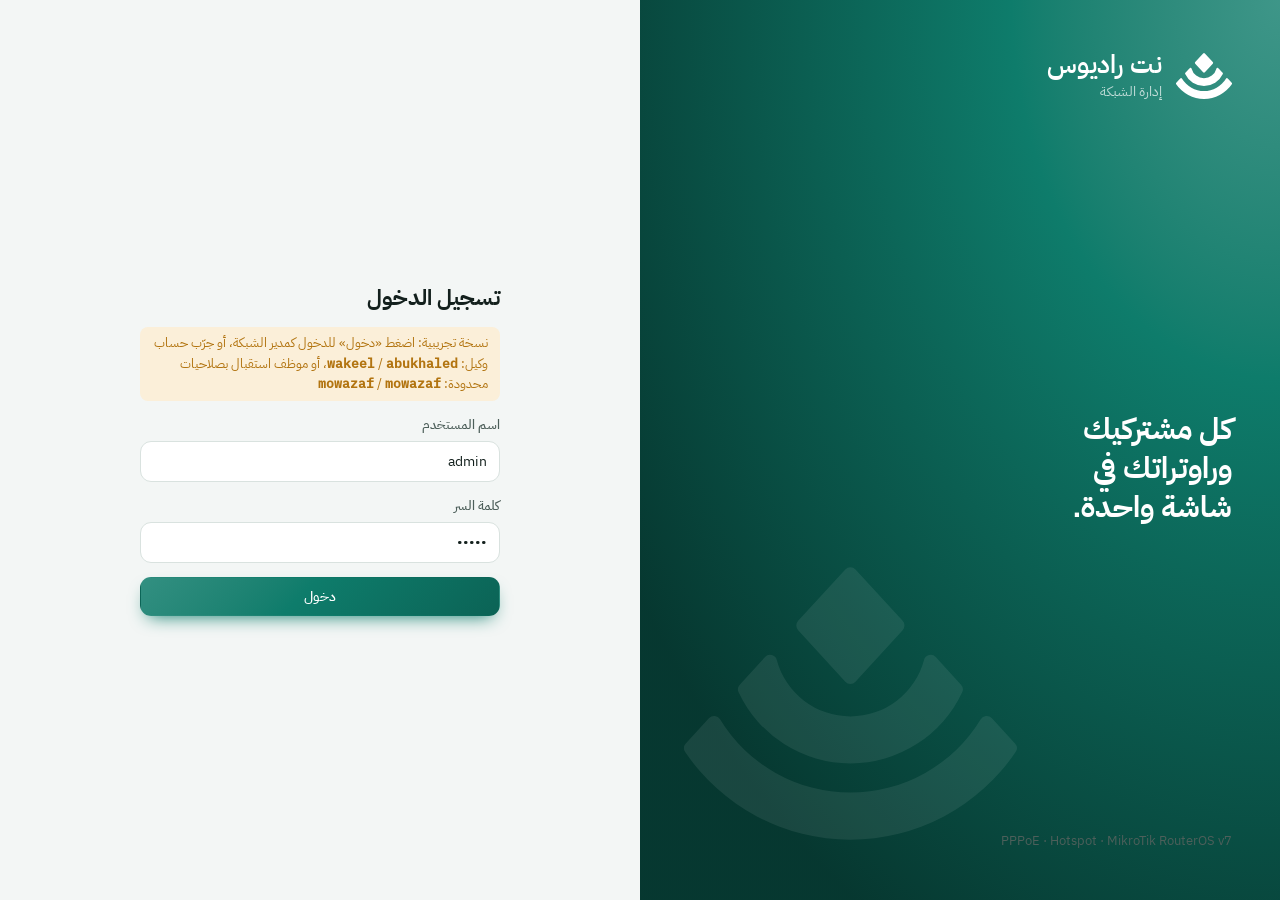
